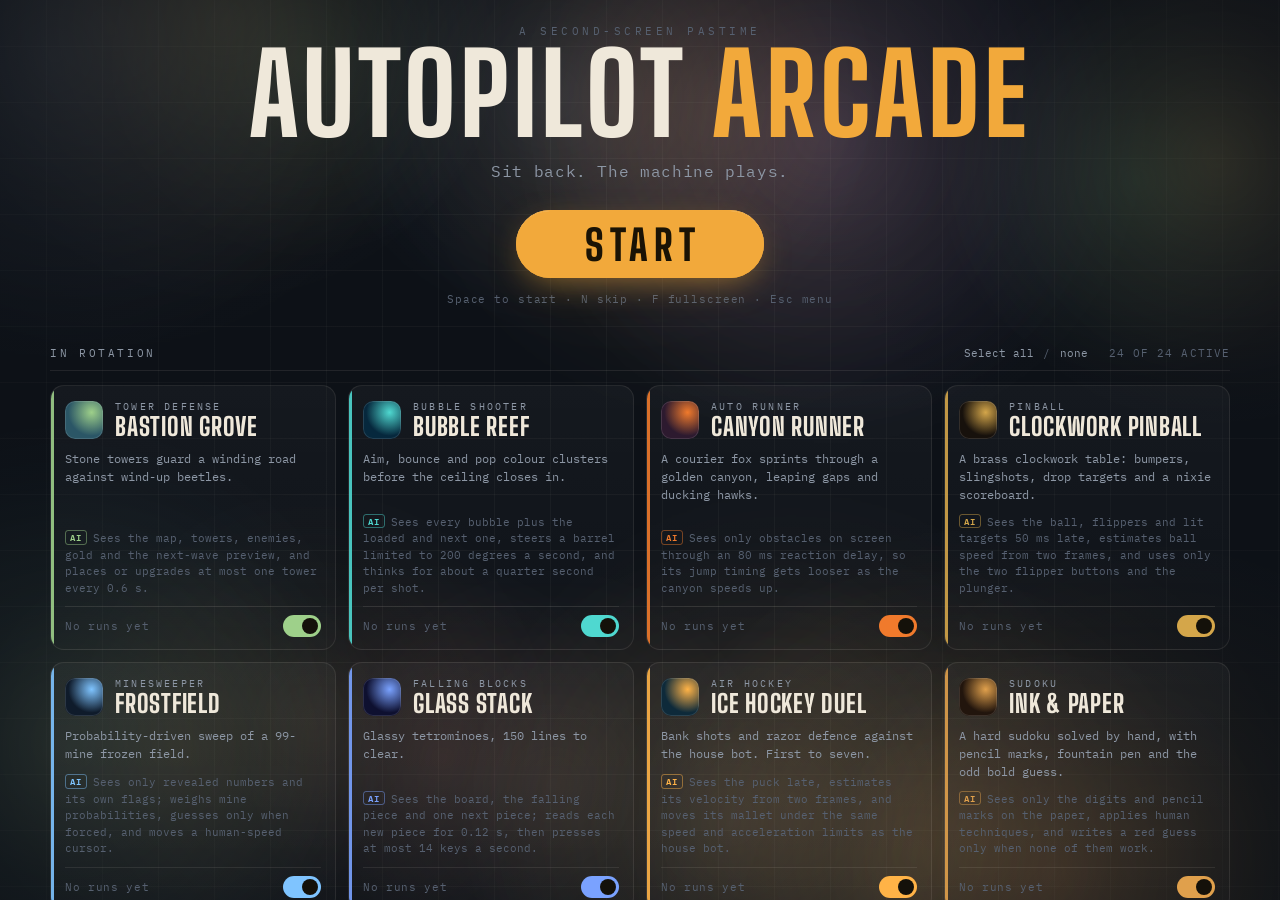
==== index.html @ de023080 "Autopilot Arcade: AI plays 24 games on a second screen index.html is the self-contained build for Gi" ====
<!doctype html>
<html lang="en">
<head>
<meta charset="utf-8">
<meta name="viewport" content="width=device-width, initial-scale=1, viewport-fit=cover">
<title>Autopilot Arcade</title>
<meta name="claude:viewport-fit-sides" content="cover">
<link rel="stylesheet" href="https://fonts.googleapis.com/css2?family=Big+Shoulders+Display:wght@500;800&family=IBM+Plex+Mono:wght@400;600&family=Fredoka:wght@500;600&family=Fraunces:opsz,wght@9..144,600&display=swap">
<style>
:root {
  --bg: #0d1117;
  --bg2: #121923;
  --ink: #efe8da;
  --muted: #8d97a5;
  --faint: #566070;
  --line: rgba(239, 232, 218, 0.09);
  --amber: #f2a93b;
  --coral: #e8735f;
  --display: "Big Shoulders Display", "Arial Narrow", "Helvetica Neue", Impact, sans-serif;
  --mono: "IBM Plex Mono", ui-monospace, "SF Mono", Menlo, Consolas, monospace;
  --ease: cubic-bezier(.2, .8, .2, 1);
}
* { box-sizing: border-box; }
html, body { height: 100%; margin: 0; }
body {
  background: #0d1117;
  color: var(--ink);
  font-family: var(--mono);
  overflow: hidden;
  -webkit-font-smoothing: antialiased;
  -webkit-tap-highlight-color: transparent;
  position: relative;
}
body.idle { cursor: none; }
button { font: inherit; color: inherit; }
canvas#stage { position: fixed; inset: 0; width: 100%; height: 100%; display: block; background: #0d1117; }

/* ---------- start screen ---------- */
.start {
  position: fixed; inset: 0;
  overflow-x: hidden; overflow-y: auto;
  padding-left: max(16px, env(safe-area-inset-left, 0px));
  padding-right: max(16px, env(safe-area-inset-right, 0px));
  padding-top: max(20px, env(safe-area-inset-top, 0px));
  padding-bottom: max(24px, env(safe-area-inset-bottom, 0px));
  display: flex;
  transition: opacity .55s var(--ease), transform .55s var(--ease), visibility 0s linear 0s;
  scrollbar-width: thin; scrollbar-color: #2a3442 transparent;
}
.start.gone { opacity: 0; visibility: hidden; pointer-events: none; transform: scale(1.015); transition: opacity .45s var(--ease), transform .45s var(--ease), visibility 0s linear .45s; }
.start-inner {
  margin: auto; width: 100%; max-width: 1180px;
  display: flex; flex-direction: column; align-items: center;
  gap: clamp(22px, 4.2vh, 44px);
  padding: 4px 0;
}
.masthead { text-align: center; display: flex; flex-direction: column; align-items: center; animation: rise .9s var(--ease) both; }
.kicker { font-size: 11px; letter-spacing: .32em; text-transform: uppercase; color: var(--faint); margin-bottom: 6px; }
.wordmark {
  margin: 0; font-family: var(--display); font-weight: 800; text-transform: uppercase;
  font-size: clamp(46px, 9.2vw, 112px); line-height: .9; letter-spacing: .035em;
  color: var(--ink);
}
.wordmark em { font-style: normal; color: var(--amber); }
.tagline { margin: clamp(10px, 1.8vh, 18px) 0 0; font-size: clamp(13px, 1.4vw, 16px); letter-spacing: .04em; color: var(--muted); }
.start-btn {
  position: relative; margin-top: clamp(18px, 3.2vh, 32px);
  font-family: var(--display); font-weight: 800; text-transform: uppercase;
  font-size: clamp(30px, 3.6vw, 42px); letter-spacing: .14em; padding: .24em 1.5em .2em 1.64em;
  color: #1a1305; background: var(--amber); border: 0; border-radius: 999px; cursor: pointer;
  box-shadow: 0 10px 34px -10px rgba(242, 169, 59, .6), inset 0 1px 0 rgba(255, 255, 255, .35);
  transition: transform .25s var(--ease), box-shadow .25s var(--ease), background .25s;
}
.start-btn i { position: absolute; inset: 0; border-radius: inherit; border: 1px solid var(--amber); animation: ring 2.8s ease-out infinite; pointer-events: none; }
.start-btn:hover { transform: translateY(-2px) scale(1.03); background: #f6b855; box-shadow: 0 16px 44px -10px rgba(242, 169, 59, .75), inset 0 1px 0 rgba(255,255,255,.4); }
.start-btn:active { transform: scale(.98); }
.start-btn:focus-visible, .card:focus-visible, .bar button:focus-visible { outline: 2px solid var(--amber); outline-offset: 3px; }
.hint { margin-top: 14px; font-size: 11px; letter-spacing: .08em; color: var(--faint); }

.rotation { width: 100%; animation: rise .9s .15s var(--ease) both; }
.rot-head { display: flex; justify-content: space-between; align-items: baseline; gap: 12px; border-bottom: 1px solid var(--line); padding-bottom: 8px; margin-bottom: 14px; font-size: 11px; letter-spacing: .24em; text-transform: uppercase; }
.rot-title { color: var(--muted); }
.rot-tools { display: inline-flex; align-items: baseline; gap: 6px; margin-left: auto; margin-right: 6px; color: var(--faint); letter-spacing: .08em; text-transform: none; font-size: 11px; }
.txtbtn { background: none; border: 0; padding: 2px 3px; font: inherit; color: var(--muted); cursor: pointer; text-decoration: underline; text-decoration-color: transparent; text-underline-offset: 3px; transition: color .2s, text-decoration-color .2s; }
.txtbtn:hover, .txtbtn:focus-visible { color: var(--amber); text-decoration-color: currentColor; outline: none; }
.totals { font-size: 11px; letter-spacing: .14em; text-transform: uppercase; color: var(--faint); text-align: center; padding-top: 2px; font-variant-numeric: tabular-nums; animation: rise .9s .4s var(--ease) both; }
.rot-count { color: var(--faint); letter-spacing: .1em; }
.grid { list-style: none; margin: 0; padding: 0; display: grid; gap: 12px; grid-template-columns: repeat(auto-fill, minmax(min(100%, 248px), 1fr)); }
.card {
  --a: var(--amber); --b: #1a2230;
  position: relative; display: flex; flex-direction: column; gap: 10px;
  padding: 14px 14px 12px; border-radius: 14px; cursor: pointer; user-select: none;
  background: linear-gradient(180deg, rgba(255,255,255,.035), rgba(255,255,255,.012));
  border: 1px solid var(--line);
  transition: transform .3s var(--ease), border-color .3s, background .3s, opacity .3s, filter .3s;
  animation: rise .7s var(--ease) both; animation-delay: calc(.2s + var(--i, 0) * 55ms);
  overflow: hidden;
}
.card::before { content: ""; position: absolute; left: 0; top: 0; bottom: 0; width: 3px; background: var(--a); opacity: .9; transition: opacity .3s; }
.card:hover { transform: translateY(-3px); border-color: color-mix(in srgb, var(--a) 55%, transparent); background: linear-gradient(180deg, rgba(255,255,255,.06), rgba(255,255,255,.02)); }
.card.off { opacity: .42; filter: grayscale(.85); }
.card.off::before { opacity: .25; }
.card .top { display: flex; align-items: center; gap: 12px; }
.sw { flex: none; width: 38px; height: 38px; border-radius: 10px; background: radial-gradient(circle at 70% 30%, var(--a), transparent 62%), var(--b); box-shadow: inset 0 0 0 1px rgba(255,255,255,.12); }
.titles { min-width: 0; }
.genre { font-size: 10px; letter-spacing: .22em; text-transform: uppercase; color: var(--muted); }
.card h3 { margin: 1px 0 0; font-family: var(--display); font-weight: 800; font-size: 25px; line-height: 1.02; letter-spacing: .03em; text-transform: uppercase; color: var(--ink); }
.blurb { margin: 0; font-size: 12px; line-height: 1.5; color: var(--muted); flex: 1; }
.ainote { margin: 0; font-size: 11px; line-height: 1.5; color: var(--faint); }
.ainote span { display: inline-block; margin-right: 6px; padding: 0 4px; font-size: 8.5px; font-weight: 600; letter-spacing: .14em; border-radius: 3px; vertical-align: 1px; color: var(--a); border: 1px solid color-mix(in srgb, var(--a) 45%, transparent); }
.foot { display: flex; align-items: center; justify-content: space-between; gap: 8px; padding-top: 8px; border-top: 1px solid var(--line); }
.rec { font-size: 11px; letter-spacing: .06em; color: var(--muted); font-variant-numeric: tabular-nums; }
.rec b { font-weight: 600; color: var(--ink); }
.rec .w { color: var(--amber); } .rec .l { color: var(--coral); }
.rec.none { color: var(--faint); }
.tog { flex: none; position: relative; width: 38px; height: 22px; border-radius: 999px; border: 0; padding: 0; cursor: pointer; background: #2a3442; transition: background .25s; }
.tog::after { content: ""; position: absolute; top: 3px; left: 3px; width: 16px; height: 16px; border-radius: 50%; background: var(--ink); transition: transform .3s var(--ease); }
.tog[aria-checked="true"] { background: var(--a); }
.tog[aria-checked="true"]::after { transform: translateX(16px); background: #14110a; }

/* ---------- title card ---------- */
.intro { position: fixed; inset: 0; display: flex; align-items: center; justify-content: center; pointer-events: none; opacity: 0; }
.intro-scrim { position: absolute; inset: 0; background: radial-gradient(ellipse 60% 42% at 50% 50%, rgba(6,9,14,.62), transparent 75%); }
.intro-body { position: relative; text-align: center; padding: 0 16px; }
.intro-genre { font-size: clamp(11px, 1.3vw, 16px); letter-spacing: .5em; text-transform: uppercase; color: #efe8da; opacity: .8; padding-left: .5em; }
.intro-name { margin-top: 4px; font-family: var(--display); font-weight: 800; text-transform: uppercase; letter-spacing: .05em; line-height: .95; font-size: clamp(54px, 10.5vw, 150px); color: #fbf6ea; text-shadow: 0 4px 40px rgba(0,0,0,.55); }
.intro-rule { height: 5px; width: 0; margin: 12px auto 0; border-radius: 3px; background: var(--ac, var(--amber)); box-shadow: 0 0 22px var(--ac, var(--amber)); }
.intro-note { max-width: min(86vw, 620px); margin: 18px auto 0; font-size: clamp(12px, 1.25vw, 16px); line-height: 1.55; letter-spacing: .02em; color: #efe8da; opacity: 0; text-wrap: balance; text-shadow: 0 2px 18px rgba(0,0,0,.7); }
.intro-note:empty { display: none; }
.intro-tactic { margin: 8px auto 0; font-size: clamp(11px, 1.1vw, 14px); letter-spacing: .22em; text-transform: uppercase; color: var(--ac, var(--amber)); opacity: 0; text-shadow: 0 2px 18px rgba(0,0,0,.7); }
.intro-tactic:empty { display: none; }
.intro.run .intro-tactic { animation: tacIn .7s .9s var(--ease) both; }
@keyframes tacIn { from { opacity: 0; transform: translateY(8px) } to { opacity: .95; transform: none } }
.intro-note::before { content: "AI"; display: inline-block; margin-right: 8px; padding: 0 5px; font-size: .72em; font-weight: 600; letter-spacing: .16em; border-radius: 3px; vertical-align: 1px; color: var(--ac, var(--amber)); border: 1px solid var(--ac, var(--amber)); }
.intro { --dur: 1.8s; }
.intro.run { animation: introFade var(--dur) linear both; }
.intro.run .intro-body { animation: introDrift var(--dur) linear both; }
.intro.run .intro-genre { animation: introGenre .8s var(--ease) both; }
.intro.run .intro-name { animation: introName .8s var(--ease) both; }
.intro.run .intro-rule { animation: introRule .9s var(--ease) both; }
.intro.run .intro-note { animation: noteIn .7s .6s var(--ease) both; }
@keyframes introFade { 0% { opacity: 0 } 7% { opacity: 1 } 84% { opacity: 1 } 100% { opacity: 0 } }
@keyframes introDrift { from { transform: scale(1) } to { transform: scale(1.025) } }
@keyframes introGenre { 0% { transform: translateY(14px); letter-spacing: .8em } 100% { transform: none; letter-spacing: .5em } }
@keyframes introName { 0% { transform: translateY(26px) scale(.96) } 100% { transform: none } }
@keyframes introRule { 0%,10% { width: 0 } 100% { width: min(72%, 560px) } }
@keyframes noteIn { from { opacity: 0; transform: translateY(8px) } to { opacity: .82; transform: none } }
.wipe { --wc: var(--amber); position: fixed; inset: 0; display: none; pointer-events: none; z-index: 5; background: linear-gradient(100deg, color-mix(in srgb, var(--wc) 70%, #000) 0%, var(--wc) 55%, color-mix(in srgb, var(--wc) 60%, #fff) 100%); }

/* ---------- result card ---------- */
.result { position: fixed; inset: 0; display: flex; align-items: center; justify-content: center; padding: 16px; background: rgba(7,10,15,.52); -webkit-backdrop-filter: blur(3px) saturate(.8); backdrop-filter: blur(3px) saturate(.8); opacity: 0; visibility: hidden; pointer-events: none; transition: opacity .45s var(--ease), visibility 0s linear .45s; }
.result.show { opacity: 1; visibility: visible; transition: opacity .45s var(--ease), visibility 0s; }
.result .panel { --rc: var(--amber); width: min(100%, 480px); padding: 26px 30px 24px; border-radius: 18px; text-align: center; background: linear-gradient(180deg, rgba(23,30,41,.94), rgba(13,17,23,.94)); border: 1px solid var(--line); border-top: 3px solid var(--rc); box-shadow: 0 30px 80px -20px rgba(0,0,0,.7); transform: translateY(16px) scale(.97); transition: transform .6s var(--ease); }
.result.show .panel { transform: none; }
.result.lost .panel { --rc: var(--coral); }
.verdict { padding-top: 8px; font-family: var(--display); font-weight: 800; letter-spacing: .1em; text-transform: uppercase; font-size: clamp(54px, 9vw, 84px); line-height: .95; color: var(--rc); }
.rtext { margin: 12px 0 0; font-size: 14px; line-height: 1.5; color: var(--ink); }
.rscore { margin-top: 18px; display: flex; flex-direction: column; gap: 2px; }
.rscore span, .rnext span { font-size: 10px; letter-spacing: .26em; text-transform: uppercase; color: var(--faint); }
.rscore b { font-size: 26px; font-weight: 600; font-variant-numeric: tabular-nums; }
.rnext { margin-top: 20px; padding-top: 16px; border-top: 1px solid var(--line); display: flex; align-items: baseline; justify-content: center; gap: 12px; }
.rnext b { font-family: var(--display); font-weight: 800; font-size: 26px; letter-spacing: .06em; text-transform: uppercase; }
.rbar { margin-top: 12px; height: 2px; background: rgba(239,232,218,.1); border-radius: 2px; overflow: hidden; }
.rbar i { display: block; height: 100%; background: var(--rc); transform-origin: left; transform: scaleX(0); }

/* ---------- hud ---------- */
.hud { position: fixed; left: max(18px, env(safe-area-inset-left, 0px)); bottom: max(16px, env(safe-area-inset-bottom, 0px)); display: none; flex-direction: column; gap: 2px; padding: 8px 12px 9px; border-radius: 10px; background: rgba(8,11,16,.55); -webkit-backdrop-filter: blur(6px); backdrop-filter: blur(6px); font-variant-numeric: tabular-nums; pointer-events: none; transition: opacity 1s ease; opacity: .92; max-width: min(80vw, 340px); }
.hud.on { display: flex; }
.hud.dim { opacity: .35; }
.hud.hidden { display: none; }
.hud-top { display: flex; align-items: center; gap: 8px; }
.chip { font-size: 9px; font-weight: 600; letter-spacing: .16em; padding: 2px 5px 1px; border-radius: 4px; background: var(--amber); color: #1a1305; }
.hud-name { font-family: var(--display); font-weight: 800; font-size: 14px; letter-spacing: .14em; text-transform: uppercase; color: var(--ink); }
.hud-score { font-size: 19px; font-weight: 600; color: #fbf6ea; min-height: 1em; }
.hud-detail { font-size: 11px; color: var(--muted); letter-spacing: .03em; }
.hud-detail.upnext { color: var(--amber); }
.hud-detail:empty, .hud-score:empty { display: none; }

/* ---------- controls ---------- */
.bar { position: fixed; top: max(14px, env(safe-area-inset-top, 0px)); right: max(14px, env(safe-area-inset-right, 0px)); display: none; gap: 4px; padding: 4px; border-radius: 14px; background: rgba(10,14,20,.72); border: 1px solid var(--line); -webkit-backdrop-filter: blur(10px); backdrop-filter: blur(10px); opacity: 0; transform: translateY(-6px); pointer-events: none; transition: opacity .3s ease, transform .3s var(--ease); }
.bar.on { display: flex; }
.bar.show { opacity: 1; transform: none; pointer-events: auto; }
.bar button { width: 40px; height: 36px; border: 0; border-radius: 10px; background: transparent; display: grid; place-items: center; cursor: pointer; color: var(--ink); font-size: 12px; font-weight: 600; letter-spacing: .02em; transition: background .2s; }
.bar button:hover { background: rgba(239,232,218,.12); }
.bar svg { width: 18px; height: 18px; fill: currentColor; }
.bar .i-play { display: none; }
body.paused .bar .i-pause { display: none; }
body.paused .bar .i-play { display: block; }
#paused { position: fixed; top: max(18px, env(safe-area-inset-top, 0px)); left: 50%; transform: translateX(-50%); padding: 5px 14px 4px; border-radius: 999px; font-size: 11px; letter-spacing: .3em; text-transform: uppercase; background: rgba(10,14,20,.75); color: var(--amber); border: 1px solid rgba(242,169,59,.35); opacity: 0; pointer-events: none; transition: opacity .25s; }
body.paused #paused { opacity: 1; }

@keyframes rise { from { opacity: 0; transform: translateY(14px); } to { opacity: 1; transform: none; } }
@keyframes ring { 0% { transform: scale(1); opacity: .55; } 100% { transform: scale(1.28, 1.7); opacity: 0; } }
@media (max-width: 560px) {
  .kicker { letter-spacing: .22em; }
  .hint { display: none; }
  .grid { grid-template-columns: 1fr; }
  .result .panel { padding: 22px 20px 20px; }
}
@media (prefers-reduced-motion: reduce) {
  .start-btn i { animation: none; }
  .card, .masthead, .rotation, .totals { animation: none; }
}

</style>
</head>
<body>
<canvas id="stage"></canvas>

<main id="start" class="start" aria-label="Autopilot Arcade start screen">
  <div class="start-inner">
    <header class="masthead">
      <div class="kicker">A second-screen pastime</div>
      <h1 class="wordmark"><span>Autopilot</span> <em>Arcade</em></h1>
      <p class="tagline">Sit back. The machine plays.</p>
      <button id="startBtn" class="start-btn" type="button"><span>Start</span><i aria-hidden="true"></i></button>
      <div class="hint">Space to start &middot; N skip &middot; F fullscreen &middot; Esc menu</div>
    </header>
    <section class="rotation" aria-label="Games in rotation">
      <div class="rot-head"><span class="rot-title">In rotation</span>
        <span class="rot-tools"><button id="selAll" class="txtbtn" type="button">Select all</button><span aria-hidden="true">/</span><button id="selNone" class="txtbtn" type="button">none</button></span>
        <span id="rotCount" class="rot-count"></span></div>
      <ul id="grid" class="grid"></ul>
    </section>
    <footer id="totals" class="totals"></footer>
  </div>
</main>

<div id="intro" class="intro" aria-hidden="true">
  <div class="intro-scrim"></div>
  <div class="intro-body">
    <div id="introGenre" class="intro-genre"></div>
    <div id="introName" class="intro-name"></div>
    <div class="intro-rule"></div>
    <p id="introNote" class="intro-note"></p>
  </div>
</div>

<div id="result" class="result" aria-live="polite">
  <div class="panel">
    <div id="verdict" class="verdict"></div>
    <p id="rtext" class="rtext"></p>
    <div class="rscore"><span>Final score</span><b id="rscore"></b></div>
    <div class="rnext"><span>Next</span><b id="rnext"></b></div>
    <div class="rbar"><i id="rbar"></i></div>
  </div>
</div>

<div id="hud" class="hud" aria-hidden="true">
  <div class="hud-top"><span class="chip">AI</span><span id="hudName" class="hud-name"></span></div>
  <div id="hudScore" class="hud-score"></div>
  <div id="hudDetail" class="hud-detail"></div>
</div>

<div id="wipe" class="wipe" aria-hidden="true"></div>

<div id="paused" class="paused">Paused</div>

<nav id="bar" class="bar" aria-label="Controls">
  <button id="bSkip" type="button" title="Next game (N)" aria-label="Next game"><svg viewBox="0 0 24 24"><path d="M6 5l9 7-9 7zM17 5h2v14h-2z"/></svg></button>
  <button id="bPause" type="button" title="Pause (Space)" aria-label="Pause"><svg class="i-pause" viewBox="0 0 24 24"><path d="M7 5h3.5v14H7zM13.5 5H17v14h-3.5z"/></svg><svg class="i-play" viewBox="0 0 24 24"><path d="M8 5l11 7-11 7z"/></svg></button>
  <button id="bSpeed" type="button" title="Speed (1 / 2)" aria-label="Speed"><span id="speedLbl">1x</span></button>
  <button id="bFull" type="button" title="Fullscreen (F)" aria-label="Fullscreen"><svg viewBox="0 0 24 24"><path d="M4 9V4h5v2H6v3zM15 4h5v5h-2V6h-3zM20 15v5h-5v-2h3v-3zM9 20H4v-5h2v3h3z"/></svg></button>
  <button id="bMenu" type="button" title="Menu (Esc)" aria-label="Menu"><svg viewBox="0 0 24 24"><path d="M4 6h16v2H4zM4 11h16v2H4zM4 16h16v2H4z"/></svg></button>
</nav>

<script>
// ---- core.js ----
// core.js — shared contract between the shell and every game. Loaded first.
'use strict';

const TAU = Math.PI * 2;
const clamp = (v, a, b) => (v < a ? a : v > b ? b : v);
const lerp = (a, b, t) => a + (b - a) * t;
const ease = {
  outCubic: t => 1 - Math.pow(1 - t, 3),
  inOutCubic: t => (t < 0.5 ? 4 * t * t * t : 1 - Math.pow(-2 * t + 2, 3) / 2),
  outBack: t => { const c = 1.70158; return 1 + (c + 1) * Math.pow(t - 1, 3) + c * Math.pow(t - 1, 2); },
  outQuad: t => 1 - (1 - t) * (1 - t),
};
const rnd = {
  float: (a = 0, b = 1) => a + Math.random() * (b - a),
  int: n => Math.floor(Math.random() * n),
  pick: arr => arr[Math.floor(Math.random() * arr.length)],
  gauss: () => { let u = 0, v = 0; while (!u) u = Math.random(); while (!v) v = Math.random(); return Math.sqrt(-2 * Math.log(u)) * Math.cos(TAU * v); },
  shuffle: arr => { for (let i = arr.length - 1; i > 0; i--) { const j = Math.floor(Math.random() * (i + 1)); [arr[i], arr[j]] = [arr[j], arr[i]]; } return arr; },
};
const hsl = (h, s, l, a = 1) => `hsla(${h},${s}%,${l}%,${a})`;

function roundRect(ctx, x, y, w, h, r) {
  r = Math.min(r, w / 2, h / 2);
  ctx.beginPath();
  ctx.moveTo(x + r, y);
  ctx.arcTo(x + w, y, x + w, y + h, r);
  ctx.arcTo(x + w, y + h, x, y + h, r);
  ctx.arcTo(x, y + h, x, y, r);
  ctx.arcTo(x, y, x + w, y, r);
  ctx.closePath();
}

// Simple particle pool. Coordinates are whatever space the game draws in.
class Particles {
  constructor() { this.list = []; }
  burst(x, y, n, o = {}) {
    for (let i = 0; i < n; i++) {
      const a = o.angle != null ? o.angle + rnd.float(-1, 1) * (o.spread ?? Math.PI) : rnd.float(0, TAU);
      const sp = rnd.float(o.speedMin ?? 40, o.speed ?? 220);
      this.list.push({
        x, y, vx: Math.cos(a) * sp, vy: Math.sin(a) * sp,
        life: 0, max: rnd.float(0.5, 1) * (o.life ?? 0.9),
        size: rnd.float(0.5, 1) * (o.size ?? 4),
        color: Array.isArray(o.color) ? rnd.pick(o.color) : (o.color ?? '#fff'),
        g: o.gravity ?? 0, drag: o.drag ?? 2,
      });
    }
  }
  update(dt) {
    const L = this.list;
    for (let i = L.length - 1; i >= 0; i--) {
      const p = L[i];
      p.life += dt;
      if (p.life >= p.max) { L[i] = L[L.length - 1]; L.pop(); continue; }
      const d = Math.exp(-p.drag * dt);
      p.vx *= d; p.vy = p.vy * d + p.g * dt;
      p.x += p.vx * dt; p.y += p.vy * dt;
    }
  }
  draw(ctx, scale = 1) {
    ctx.save();
    ctx.globalCompositeOperation = 'lighter';
    for (const p of this.list) {
      const t = 1 - p.life / p.max;
      ctx.globalAlpha = t;
      ctx.fillStyle = p.color;
      ctx.beginPath();
      ctx.arc(p.x, p.y, p.size * scale * (0.4 + 0.6 * t), 0, TAU);
      ctx.fill();
    }
    ctx.restore();
  }
}

// ---------------------------------------------------------------------------
// Game registry. See DESIGN.md "Game contract" for the full interface.
//
// Arcade.register({
//   id, name, genre, blurb, bg, accent,      // metadata (bg/accent are CSS colors)
//   create() -> instance
// })
//
// instance = {
//   resize(W, H),        // CSS pixels of the canvas; called once before first step and on every resize
//   step(dt),            // fixed timestep, dt = 1/60 s. Runs game rules AND the AI for that tick.
//   draw(ctx, W, H),     // draw the full frame (ctx already scaled for devicePixelRatio)
//   over: false,         // set true when the game has ended (keep drawing an end animation afterwards)
//   won: false,          // set with over: true if the AI won
//   hud() -> { score: '12 480', detail: 'Level 7 · 54 lines' },
//   result() -> 'Cleared 150 lines',   // one line for the end card
// }
//
// FAIR PLAY RULE: the AI code in a game may only read what is drawn on screen
// (through an explicit observe() snapshot), and acts only through the same
// rate-limited inputs a human would have. See DESIGN.md.
// ---------------------------------------------------------------------------
const Arcade = {
  games: [],
  register(def) {
    for (const k of ['id', 'name', 'genre', 'create']) if (!def[k]) throw new Error('game missing ' + k);
    this.games.push(def);
  },
  get(id) { return this.games.find(g => g.id === id); },
};

// Rate-limited input channel: the AI pushes actions; the game consumes at most
// one action every `interval` seconds (human-like input speed).
class InputQueue {
  constructor(interval) { this.interval = interval; this.q = []; this.cool = 0; }
  push(a) { this.q.push(a); }
  clear() { this.q.length = 0; }
  get pending() { return this.q.length; }
  // call once per step; returns an action or null
  poll(dt) {
    this.cool -= dt;
    if (this.cool > 0 || !this.q.length) return null;
    this.cool = this.interval;
    return this.q.shift();
  }
}

</script>
<script>
// ---- games/asteroids.js ----
(() => {
'use strict';

  // ---- render interpolation (high-refresh displays): the shell sets Arcade.alpha (0..1) before every draw.
  // step() records previous values (_p<key>); draw() temporarily swaps in lerp(prev, cur, alpha), then restores.
  // Groups: [objects, keys, jumpLimit] (changes bigger than jumpLimit are teleports/wraps: not interpolated)
  // or [objects, keys, 0, 't'] (timer-driven animations: advance the timer by alpha*dt instead).
  const IP = {
    snap(gs) { for (const g of gs) for (const o of g[0]) if (o) for (const k of g[1]) o['_p' + k] = o[k]; },
    push(gs, a) {
      const st = [];
      for (const g of gs) for (const o of g[0]) if (o) for (const k of g[1]) {
        const c = o[k];
        if (g[3] === 't') { if (Arcade.alpha !== undefined) { st.push(o, k, c); o[k] = c + a / 60; } continue; }
        const p = o['_p' + k];
        if (p !== undefined && Math.abs(c - p) < g[2]) { st.push(o, k, c); o[k] = p + (c - p) * a; }
      }
      return st;
    },
    pop(st) { for (let i = st.length - 3; i >= 0; i -= 3) st[i][st[i + 1]] = st[i + 2]; },
    alpha() { const a = Arcade.alpha; return a === undefined ? 1 : Math.max(0, Math.min(1, a)); },
  };

// ---------------------------------------------------------------------------
// Orbital Drift — Asteroids. World height is fixed at 720 units; the width
// follows the canvas aspect, and the whole screen wraps.
// ---------------------------------------------------------------------------
const WH = 720;
const TURN = 240 * Math.PI / 180;   // rad/s
const THRUST = 380, DRAG = 0.95, MAX_V = 340;
const BULLET_V = 640, BULLET_LIFE = 1.0, FIRE_CD = 0.18, MAX_BULLETS = 4;
const SHIP_R = 11;
const RADII = [48, 27, 14];          // large, medium, small
const POINTS = [20, 50, 100];
const WIN_WAVE = 6;
const LIVES = 3;
const TIME_CAP = 360;
const LIGHT = { x: 0.6, y: 0.8 };    // direction the planet-shine comes from (towards the planet)
const wrapAng = a => { a %= TAU; if (a > Math.PI) a -= TAU; else if (a < -Math.PI) a += TAU; return a; };
const waveCount = w => 3 + w;                  // wave 1 -> 4 large rocks
const rockSpeed = w => 1 + 0.7 * (w - 1);
const MAX_ROCK_V = 300;

// ---------------------------------------------------------------------------
// AI. It sees what is on screen: the ship (position, heading, velocity -- the
// drift is visible), every rock (position, radius, drift -- visible motion),
// and the bullets in flight (position, direction, remaining life -- bullets fade
// as they age). It never sees future wave composition or random split kicks.
// It acts only through the player's four keys: rotate left, rotate right,
// thrust, fire -- the game applies the same turn rate, thrust, fire cooldown
// and 4-bullet limit as for a human.
// Each tick: (1) predict whether coasting is safe for the next 1.3 s; if not,
// either shoot the offender (if it can be done in time) or pick the best of
// 16 escape headings by simulating a short burn; (2) otherwise choose the rock
// with the smallest (time-to-aim + time-to-hit) via an intercept solution that
// accounts for wrapping, turn toward the lead angle and fire when a bullet fired
// now would hit something that no bullet in flight already covers.
// ---------------------------------------------------------------------------
const AsteroidsAI = {
  esc: null, plan: null, planAge: 99, lastTarget: -1, idle: 0, style: 'Hunter',
  // Styles: Turret (holds the centre, rotates and shoots), Hunter (flies at targets),
  // Sweeper (orbits the screen centre while shooting). Differ in positioning only.
  reset() { this.dir = 0; this.style = ['Turret', 'Hunter', 'Sweeper'][Math.floor(Math.random() * 3)]; this.idle = 0; this.esc = null; this.plan = null; this.planAge = 99; this.lastTarget = -1; },

  // minimum-image wrap of a delta
  md(d, S) { return d - Math.round(d / S) * S; },

  // earliest time t in (0, tmax] where |d + v t| == s t (bullet intercept); d = rock - shooter
  intercept(dx, dy, vx, vy, s, tmax) {
    const a = vx * vx + vy * vy - s * s, b = 2 * (dx * vx + dy * vy), c = dx * dx + dy * dy;
    let t = -1;
    if (Math.abs(a) < 1e-6) { if (Math.abs(b) > 1e-9) t = -c / b; }
    else {
      const disc = b * b - 4 * a * c;
      if (disc < 0) return -1;
      const sq = Math.sqrt(disc), t1 = (-b - sq) / (2 * a), t2 = (-b + sq) / (2 * a);
      t = Infinity;
      if (t1 > 0) t = t1;
      if (t2 > 0 && t2 < t) t = t2;
      if (t === Infinity) return -1;
    }
    return t > 0 && t <= tmax ? t : -1;
  },

  // closest approach of two linear movers within [0,tmax]; returns {t, d}
  closest(dx, dy, vx, vy, tmax) {
    const vv = vx * vx + vy * vy;
    let t = vv < 1e-9 ? 0 : -(dx * vx + dy * vy) / vv;
    t = clamp(t, 0, tmax);
    return { t, d: Math.hypot(dx + vx * t, dy + vy * t) };
  },

  // simulate the ship following a plan against drifting rocks; returns min clearance + first violation
  simulate(obs, heading, burn, turnTime) {
    const { W, H, ship, rocks } = obs;
    let x = ship.x, y = ship.y, vx = ship.vx, vy = ship.vy;
    const dt = 0.05, N = 28;
    let minClear = 1e9, tv = -1, hit = -1;
    let burned = 0;
    for (let i = 1; i <= N; i++) {
      const t = i * dt;
      if (heading != null && t >= turnTime && burned < burn) {
        const ax = Math.cos(heading) * THRUST, ay = Math.sin(heading) * THRUST;
        vx += ax * dt; vy += ay * dt; burned += dt;
      }
      const dr = Math.exp(-DRAG * dt); vx *= dr; vy *= dr;
      const sp = Math.hypot(vx, vy); if (sp > MAX_V) { vx *= MAX_V / sp; vy *= MAX_V / sp; }
      x += vx * dt; y += vy * dt;
      for (let k = 0; k < rocks.length; k++) {
        const r = rocks[k];
        const dx = this.md(r.x + r.vx * t - x, W), dy = this.md(r.y + r.vy * t - y, H);
        const c = Math.hypot(dx, dy) - r.r - SHIP_R;
        if (c < minClear) { minClear = c; }
        if (c < 14 && tv < 0) { tv = t; hit = k; }
      }
    }
    return { clear: minClear, tv, hit };
  },

  // Returns the key state {left,right,thrust,fire}.
  think(obs, dt) {
    const keys = { left: false, right: false, thrust: false, fire: false };
    const { W, H, ship, rocks, bullets } = obs;
    if (!ship.alive || !rocks.length) { this.esc = null; return keys; }
    this.planAge += dt;

    // --- bullet coverage: rocks that bullets already in flight will hit
    const claimed = new Array(rocks.length).fill(false);
    for (const b of bullets) {
      for (let k = 0; k < rocks.length; k++) {
        const r = rocks[k];
        const dx = this.md(r.x - b.x, W), dy = this.md(r.y - b.y, H);
        const c = this.closest(dx, dy, r.vx - b.vx, r.vy - b.vy, b.life);
        if (c.d < r.r + 4) claimed[k] = true;
      }
    }

    // --- targeting: lead angle for every rock
    let best = null;
    const tmax = BULLET_LIFE - 0.08;
    for (let k = 0; k < rocks.length; k++) {
      if (claimed[k]) continue;
      const r = rocks[k];
      const dx = this.md(r.x - ship.x, W), dy = this.md(r.y - ship.y, H);
      const t = this.intercept(dx, dy, r.vx, r.vy, BULLET_V, tmax);
      if (t < 0) continue;
      const ang = Math.atan2(dy + r.vy * t, dx + r.vx * t);
      const aimT = Math.abs(wrapAng(ang - ship.a)) / TURN;
      const c = this.closest(dx, dy, r.vx - ship.vx, r.vy - ship.vy, 2);
      const threat = c.d < r.r + SHIP_R + 60 ? 0.5 : 0;
      const cost = aimT + t * 0.8 - threat + (k === this.lastTarget ? -0.12 : 0) + (r.size === 2 ? 0.1 : 0) + Math.random() * 0.03;
      if (!best || cost < best.cost) best = { k, cost, ang, aimT, t };
    }

    // --- danger check (coast prediction) every few ticks
    let danger = null;
    if (!ship.inv) {
      if (this.planAge > 0.2 || !this.plan) {
        this.plan = this.simulate(obs, null, 0, 0);
        this.planAge = 0;
      }
      if (this.plan.clear < 16) danger = this.plan;
    }

    // --- escape state machine
    if (this.esc) {
      this.esc.ttl -= dt;
      if (this.esc.ttl <= 0) this.esc = null;
    }
    if (danger && !this.esc) {
      // can we shoot the offender in time?
      const off = rocks[danger.hit];
      let shoot = false;
      if (off && !claimed[danger.hit] && danger.tv > 0.55) {
        const dx = this.md(off.x - ship.x, W), dy = this.md(off.y - ship.y, H);
        const t = this.intercept(dx, dy, off.vx, off.vy, BULLET_V, tmax);
        if (t > 0) {
          const ang = Math.atan2(dy + off.vy * t, dx + off.vx * t);
          const aimT = Math.abs(wrapAng(ang - ship.a)) / TURN;
          if (aimT + t + 0.2 < danger.tv && off.size > 0) shoot = true;
          else if (aimT + t + 0.2 < danger.tv && danger.clear < 0) shoot = true;
        }
      }
      if (!shoot) {
        let bestH = null;
        for (let i = 0; i < 16; i++) {
          const hd = i / 16 * TAU;
          const turnT = Math.max(0, Math.abs(wrapAng(hd - ship.a)) / TURN - 0.1);
          const burn = 0.3;
          const s = this.simulate(obs, hd, burn, turnT);
          const score = Math.min(s.clear, 90) - turnT * 38 + (s.tv < 0 ? 25 : 0);
          if (!bestH || score > bestH.score) bestH = { hd, score, clear: s.clear };
        }
        // only commit if it is actually better than coasting
        if (bestH && bestH.clear > danger.clear + 4) {
          this.esc = { hd: bestH.hd, ttl: 0.55, burn: 0.3, facing: false };
        }
      }
    }

    let desired = null;           // angle to rotate toward
    if (this.esc) {
      desired = this.esc.hd;
      const err = Math.abs(wrapAng(desired - ship.a));
      if (err < 0.4 && this.esc.burn > 0) { keys.thrust = true; this.esc.burn -= dt; }
    } else if (best && this.idle < 3.0) {
      desired = best.ang;
    } else if (rocks.length && this.style !== 'Hunter') {
      // Turret: drift back to the centre; Sweeper: circle the centre
      const cx = this.md(W / 2 - ship.x, W), cy = this.md(H / 2 - ship.y, H), dist = Math.hypot(cx, cy);
      const sp = Math.hypot(ship.vx, ship.vy);
      if (this.style === 'Turret') {
        if (dist > 90 || sp > 60) {
          // steer against velocity plus pull toward centre
          const tx = cx * 1.2 - ship.vx * 1.5, ty = cy * 1.2 - ship.vy * 1.5;
          desired = Math.atan2(ty, tx);
          if (Math.abs(wrapAng(desired - ship.a)) < 0.3 && Math.hypot(tx, ty) > 60) keys.thrust = true;
        } else desired = null;
      } else {
        const R = Math.min(W, H) * 0.3;
        const rx = -cx, ry = -cy, rl = Math.max(1, Math.hypot(rx, ry));
        const dir = this.dir || (this.dir = Math.random() < 0.5 ? 1 : -1);
        const tx = -ry / rl * dir * 130 + (-rx / rl) * (rl - R) * 0.8 - ship.vx;
        const ty = rx / rl * dir * 130 + (-ry / rl) * (rl - R) * 0.8 - ship.vy;
        desired = Math.atan2(ty, tx);
        if (Math.abs(wrapAng(desired - ship.a)) < 0.3 && Math.hypot(tx, ty) > 40) keys.thrust = true;
      }
    } else if (rocks.length) {
      // nothing in reach (or no shot for a while): head for a point ahead of the nearest rock
      let bd = 1e9, bk = null;
      for (const r of rocks) {
        const dx = this.md(r.x - ship.x, W), dy = this.md(r.y - ship.y, H), d = dx * dx + dy * dy;
        if (d < bd) { bd = d; bk = Math.atan2(this.md(r.y + r.vy * 1.8 - ship.y, H), this.md(r.x + r.vx * 1.8 - ship.x, W)); }
      }
      desired = bk;
      if (Math.abs(wrapAng(bk - ship.a)) < 0.3 && Math.hypot(ship.vx, ship.vy) < 170) keys.thrust = true;
    }
    this.lastTarget = best ? best.k : -1;

    if (desired != null) {
      const err = wrapAng(desired - ship.a);
      const dead = clamp(0.5 * Math.atan2(30, 40 + (best ? best.t * BULLET_V : 0)), 0.008, TURN * dt * 0.5);
      if (err > dead) keys.right = true; else if (err < -dead) keys.left = true;
    }

    // --- fire: a bullet launched along the current heading would hit an uncovered rock
    // (accounting for the heading after this tick's rotation)
    const hd = ship.a + (keys.right ? TURN * dt : keys.left ? -TURN * dt : 0);
    const sx = ship.x + Math.cos(hd) * 14, sy = ship.y + Math.sin(hd) * 14;
    const bvx = Math.cos(hd) * BULLET_V, bvy = Math.sin(hd) * BULLET_V;
    for (let k = 0; k < rocks.length; k++) {
      if (claimed[k]) continue;
      const r = rocks[k];
      const dx = this.md(r.x - sx, W), dy = this.md(r.y - sy, H);
      const c = this.closest(dx, dy, r.vx - bvx, r.vy - bvy, tmax);
      if (c.d < r.r * 0.82) { keys.fire = true; break; }
    }
    this.idle = keys.fire ? 0 : this.idle + dt;
    return keys;
  },
};

// ---------------------------------------------------------------------------
function makeRock(x, y, size, speedMul, vx, vy) {
  const r = RADII[size];
  const n = 9 + rnd.int(5);
  const verts = [];
  for (let i = 0; i < n; i++) {
    const a = i / n * TAU;
    verts.push({ a, d: rnd.float(0.74, 1.08) });
  }
  const craters = [];
  for (let i = 0; i < (size === 0 ? 3 : size === 1 ? 2 : 1); i++) {
    const a = rnd.float(0, TAU), d = rnd.float(0.1, 0.5);
    craters.push({ x: Math.cos(a) * d, y: Math.sin(a) * d, r: rnd.float(0.12, 0.24) });
  }
  if (vx === undefined) {
    const sp = [rnd.float(34, 62), rnd.float(60, 100), rnd.float(90, 140)][size] * speedMul;
    const a = rnd.float(0, TAU);
    vx = Math.cos(a) * sp; vy = Math.sin(a) * sp;
  }
  return {
    x, y, vx: ((m) => m > MAX_ROCK_V ? MAX_ROCK_V / m : 1)(Math.hypot(vx, vy)) * vx, vy: ((m) => m > MAX_ROCK_V ? MAX_ROCK_V / m : 1)(Math.hypot(vx, vy)) * vy, size, r, verts, craters,
    ang: rnd.float(0, TAU), spin: rnd.float(-1, 1) * (size === 2 ? 2.2 : size === 1 ? 1.4 : 0.8),
    tint: rnd.float(-1, 1), flash: 0, nvx: rnd.gauss() * 9, nvy: rnd.gauss() * 9,
  };
}

function create() {
  const parts = new Particles();
  const dust = [];
  for (let layer = 0; layer < 3; layer++)
    for (let i = 0; i < 70 - layer * 12; i++)
      dust.push({ x: Math.random(), y: Math.random(), layer, tw: rnd.float(0, TAU), s: rnd.float(0.6, 1.4) });

  const G = {
    over: false, won: false,
    W: 1280, H: WH, scale: 1, cw: 1280, ch: 720,
    t: 0, endT: 0,
    ship: null, rocks: [], bullets: [], shards: [], rings: [], floaters: [],
    keys: { left: false, right: false, thrust: false, fire: false },
    cd: 0, score: 0, lives: LIVES, wave: 0, waveT: 0, bannerT: 0, bannerText: '',
    respawnT: 0.4, shake: 0, shakeX: 0, shakeY: 0, resultText: '',
    flameT: 0, hits: 0, shots: 0, deaths: 0,
  };

  function spawnShip() {
    G.ship = { x: G.W / 2, y: G.H / 2, vx: 0, vy: 0, a: -Math.PI / 2, alive: true, inv: 2, born: 0 };
    AsteroidsAI.esc = null;
  }

  function startWave(n) {
    G.wave = n; G.bannerT = 2.4;
    G.bannerText = n === WIN_WAVE ? 'FINAL WAVE' : 'WAVE ' + n;
    const cnt = waveCount(n);
    for (let i = 0; i < cnt; i++) {
      let x, y, tries = 0;
      do {
        // spawn along the edges
        if (Math.random() < G.W / (G.W + G.H)) { x = rnd.float(0, G.W); y = Math.random() < 0.5 ? rnd.float(0, 50) : rnd.float(G.H - 50, G.H); }
        else { y = rnd.float(0, G.H); x = Math.random() < 0.5 ? rnd.float(0, 50) : rnd.float(G.W - 50, G.W); }
        tries++;
      } while (G.ship && G.ship.alive && Math.hypot(x - G.ship.x, y - G.ship.y) < 230 && tries < 30);
      const rk = makeRock(x, y, 0, rockSpeed(n));
      rk.born = 0;
      G.rocks.push(rk);
    }
  }

  function explode(x, y, size, color) {
    const r = RADII[size];
    G.rings.push({ x, y, r0: r * 0.3, r1: r * 2.1, t: 0, max: 0.5 + size * -0.05 + 0.15, warm: true });
    const n = 6 + (2 - size) * 0 + Math.round(r / 5);
    for (let i = 0; i < n; i++) {
      const a = rnd.float(0, TAU), sp = rnd.float(40, 170) * (1.3 - size * 0.2);
      G.shards.push({
        x: x + Math.cos(a) * r * 0.3, y: y + Math.sin(a) * r * 0.3,
        vx: Math.cos(a) * sp, vy: Math.sin(a) * sp, a: rnd.float(0, TAU), va: rnd.float(-8, 8),
        len: rnd.float(r * 0.25, r * 0.6), t: 0, max: rnd.float(0.6, 1.2), color: color || '#c9b8a0',
      });
    }
    parts.burst(x, y, 10 + (2 - size) * 4, { speed: 220, speedMin: 30, life: 0.7, size: 2.6, color: ['#ffd8a0', '#ffb070', '#fff4dc'], drag: 2.5 });
  }

  function killShip() {
    const s = G.ship;
    s.alive = false; G.deaths++;
    G.rings.push({ x: s.x, y: s.y, r0: 8, r1: 120, t: 0, max: 0.9, warm: false });
    G.rings.push({ x: s.x, y: s.y, r0: 4, r1: 60, t: 0, max: 0.6, warm: true });
    for (let i = 0; i < 14; i++) {
      const a = rnd.float(0, TAU), sp = rnd.float(60, 260);
      G.shards.push({ x: s.x, y: s.y, vx: Math.cos(a) * sp + s.vx * 0.5, vy: Math.sin(a) * sp + s.vy * 0.5, a: rnd.float(0, TAU), va: rnd.float(-10, 10), len: rnd.float(6, 16), t: 0, max: rnd.float(0.8, 1.5), color: '#f4ead2' });
    }
    parts.burst(s.x, s.y, 40, { speed: 340, speedMin: 40, life: 1, size: 3.2, color: ['#fff6e0', '#ffcf80', '#ff9a5a', '#9fd0ff'], drag: 2.2 });
    G.shake = Math.max(G.shake, 9);
    G.lives--;
    G.respawnT = 1.6;
    if (G.lives <= 0) endGame(false, 'Out of lives on wave ' + G.wave);
  }

  function endGame(won, text) {
    G.over = true; G.won = won; G.resultText = text; G.endT = 0;
  }

  function destroyRock(i, byBullet) {
    const rk = G.rocks[i];
    G.rocks.splice(i, 1);
    G.score += POINTS[rk.size];
    const col = rk.size === 0 ? '#bba68f' : rk.size === 1 ? '#c6b19a' : '#d0bba2';
    explode(rk.x, rk.y, rk.size, col);
    G.floaters.push({ x: rk.x, y: rk.y - rk.r, text: '+' + POINTS[rk.size], t: 0, max: 0.9 });
    G.shake = Math.max(G.shake, rk.size === 0 ? 4.5 : rk.size === 1 ? 2.8 : 1.4);
    if (rk.size < 2) {
      const base = Math.atan2(rk.vy, rk.vx) + rnd.float(-0.4, 0.4);
      const sp0 = Math.hypot(rk.vx, rk.vy);
      for (let j = 0; j < 2; j++) {
        const side = j === 0 ? 1 : -1;
        const a = base + side * rnd.float(0.5, 1.1);
        const sp = Math.max(sp0 * 1.15, [0, 62, 98][rk.size + 1] * rockSpeed(G.wave)) * rnd.float(0.95, 1.25);
        const nr = makeRock(rk.x + Math.cos(a) * rk.r * 0.3, rk.y + Math.sin(a) * rk.r * 0.3, rk.size + 1, 1, Math.cos(a) * sp, Math.sin(a) * sp);
        nr.flash = 0.18;
        G.rocks.push(nr);
      }
    }
  }

  function observe() {
    const s = G.ship;
    return {
      W: G.W, H: G.H,
      ship: { x: s.x, y: s.y, vx: s.vx, vy: s.vy, a: s.a, alive: s.alive, inv: s.inv > 0 },
      // velocity is estimated from on-screen motion, so it carries a little human-like error
      rocks: G.rocks.map(r => ({ x: r.x, y: r.y, vx: r.vx + r.nvx, vy: r.vy + r.nvy, r: r.r, size: r.size })),
      bullets: G.bullets.map(b => ({ x: b.x, y: b.y, vx: b.vx, vy: b.vy, life: BULLET_LIFE - b.age })),
    };
  }

  function wrap(o) {
    if (o.x < 0) o.x += G.W; else if (o.x >= G.W) o.x -= G.W;
    if (o.y < 0) o.y += G.H; else if (o.y >= G.H) o.y -= G.H;
  }

  function centerClear() {
    for (const r of G.rocks) {
      const dx = r.x - G.W / 2, dy = r.y - G.H / 2;
      if (Math.hypot(dx, dy) < r.r + 85) return false;
    }
    return true;
  }

  const ipg = () => [[[G.ship], ['x', 'y'], 100], [[G.ship], ['a'], 3], [G.rocks, ['x', 'y'], 100], [G.rocks, ['ang'], 3],
    [G.bullets, ['x', 'y'], 100], [G.shards, ['x', 'y'], 100], [G.shards, ['a'], 3], [[G], ['t'], 0, 't'], [G.rings, ['t'], 0, 't']];
  function step(dt) {
    IP.snap(ipg());
    G.t += dt;
    G.flameT += dt;
    // cosmetic updates always run
    parts.update(dt);
    for (let i = G.shards.length - 1; i >= 0; i--) {
      const s = G.shards[i]; s.t += dt;
      if (s.t >= s.max) { G.shards.splice(i, 1); continue; }
      const d = Math.exp(-1.2 * dt); s.vx *= d; s.vy *= d; s.x += s.vx * dt; s.y += s.vy * dt; s.a += s.va * dt;
    }
    for (let i = G.rings.length - 1; i >= 0; i--) { const r = G.rings[i]; r.t += dt; if (r.t >= r.max) G.rings.splice(i, 1); }
    for (let i = G.floaters.length - 1; i >= 0; i--) { const f = G.floaters[i]; f.t += dt; f.y -= 22 * dt; if (f.t >= f.max) G.floaters.splice(i, 1); }
    G.shake *= Math.exp(-7 * dt);
    G.shakeX = (Math.random() - 0.5) * 2 * G.shake; G.shakeY = (Math.random() - 0.5) * 2 * G.shake;
    if (G.bannerT > 0) G.bannerT -= dt;

    for (const r of G.rocks) {
      r.x += r.vx * dt; r.y += r.vy * dt; r.ang += r.spin * dt; if (r.flash > 0) r.flash -= dt;
      wrap(r);
    }
    for (let i = G.bullets.length - 1; i >= 0; i--) {
      const b = G.bullets[i];
      b.age += dt; b.x += b.vx * dt; b.y += b.vy * dt; wrap(b);
      if (b.age >= BULLET_LIFE) G.bullets.splice(i, 1);
    }

    if (G.over) {
      G.endT += dt;
      if (G.ship && G.ship.alive) { G.ship.x += G.ship.vx * dt; G.ship.y += G.ship.vy * dt; wrap(G.ship); }
      return;
    }

    if (G.t > TIME_CAP) { endGame(false, 'Out of time on wave ' + G.wave); return; }

    // waves
    if (G.wave === 0) { startWave(1); }
    else if (!G.rocks.length) {
      G.waveT += dt;
      if (G.waveT > 3.2) {
        G.waveT = 0;
        if (G.wave >= WIN_WAVE) { endGame(true, 'Cleared wave ' + WIN_WAVE + ' with ' + G.lives + (G.lives === 1 ? ' life' : ' lives') + ' left'); return; }
        startWave(G.wave + 1);
      }
    }

    // ship
    const s = G.ship;
    if (!s) { if ((G.respawnT -= dt) <= 0) spawnShip(); }
    else if (!s.alive) {
      G.respawnT -= dt;
      if (G.respawnT <= 0 && centerClear()) spawnShip();
    } else {
      // --- AI produces key state; game applies the human rules
      const keys = G.keys = AsteroidsAI.think(observe(), dt);
      s.born += dt;
      if (keys.left) s.a -= TURN * dt;
      if (keys.right) s.a += TURN * dt;
      s.a = wrapAng(s.a);
      if (keys.thrust) {
        s.vx += Math.cos(s.a) * THRUST * dt; s.vy += Math.sin(s.a) * THRUST * dt;
        if (Math.random() < 0.8) {
          const bx = s.x - Math.cos(s.a) * 11, by = s.y - Math.sin(s.a) * 11;
          parts.burst(bx, by, 1, { angle: s.a + Math.PI, spread: 0.35, speedMin: 90, speed: 190, life: 0.35, size: 2, color: ['#ffd9a0', '#ff9a5a', '#fff4dc'], drag: 3 });
        }
      }
      const dr = Math.exp(-DRAG * dt); s.vx *= dr; s.vy *= dr;
      const sp = Math.hypot(s.vx, s.vy); if (sp > MAX_V) { s.vx *= MAX_V / sp; s.vy *= MAX_V / sp; }
      s.x += s.vx * dt; s.y += s.vy * dt; wrap(s);
      if (s.inv > 0) s.inv -= dt;
      G.cd -= dt;
      if (keys.fire && G.cd <= 0 && G.bullets.length < MAX_BULLETS) {
        G.cd = FIRE_CD; G.shots++;
        const ca = Math.cos(s.a), sa = Math.sin(s.a);
        G.bullets.push({ x: s.x + ca * 14, y: s.y + sa * 14, vx: ca * BULLET_V, vy: sa * BULLET_V, age: 0 });
        parts.burst(s.x + ca * 14, s.y + sa * 14, 3, { angle: s.a, spread: 0.5, speedMin: 40, speed: 120, life: 0.18, size: 1.8, color: '#fff2c8', drag: 4 });
      }
    }

    // bullet vs rock
    for (let bi = G.bullets.length - 1; bi >= 0; bi--) {
      const b = G.bullets[bi];
      for (let i = 0; i < G.rocks.length; i++) {
        const r = G.rocks[i];
        const dx = b.x - r.x, dy = b.y - r.y;
        const ddx = Math.abs(dx) > G.W / 2 ? G.W - Math.abs(dx) : dx, ddy = Math.abs(dy) > G.H / 2 ? G.H - Math.abs(dy) : dy;
        if (ddx * ddx + ddy * ddy < (r.r + 2) * (r.r + 2)) {
          G.bullets.splice(bi, 1); G.hits++;
          destroyRock(i, true);
          break;
        }
      }
    }
    // ship vs rock
    if (G.ship && G.ship.alive && G.ship.inv <= 0) {
      const s2 = G.ship;
      for (const r of G.rocks) {
        const dx = Math.abs(s2.x - r.x), dy = Math.abs(s2.y - r.y);
        const ddx = dx > G.W / 2 ? G.W - dx : dx, ddy = dy > G.H / 2 ? G.H - dy : dy;
        const rr = r.r * 0.9 + SHIP_R * 0.8;
        if (ddx * ddx + ddy * ddy < rr * rr) { killShip(); break; }
      }
    }
  }

  // ---------------- drawing ----------------
  function wrapDraw(x, y, r, fn) {
    const xs = [0], ys = [0];
    if (x < r) xs.push(G.W); else if (x > G.W - r) xs.push(-G.W);
    if (y < r) ys.push(G.H); else if (y > G.H - r) ys.push(-G.H);
    for (const ox of xs) for (const oy of ys) fn(x + ox, y + oy);
  }

  function paintStaticBg(ctx, W, H) {
    const g = ctx.createLinearGradient(0, 0, W * 0.3, H);
    g.addColorStop(0, '#0a0e2c'); g.addColorStop(0.55, '#0b1030'); g.addColorStop(1, '#121545');
    ctx.fillStyle = g; ctx.fillRect(0, 0, W, H);
    // faint nebula blooms
    const nb = [[0.2, 0.25, 0.45, 'rgba(70,60,170,0.13)'], [0.7, 0.15, 0.35, 'rgba(40,110,170,0.09)']];
    for (const [nx, ny, nr, c] of nb) {
      const rg = ctx.createRadialGradient(W * nx, H * ny, 0, W * nx, H * ny, Math.max(W, H) * nr);
      rg.addColorStop(0, c); rg.addColorStop(1, 'rgba(0,0,0,0)');
      ctx.fillStyle = rg; ctx.fillRect(0, 0, W, H);
    }
    // planet limb, bottom-right
    const R = Math.min(W, H) * 0.72;
    const px = W * 1.02 + Math.sin(0 * 0.05) * 2, py = H * 1.12;
    const atm = ctx.createRadialGradient(px, py, R * 0.9, px, py, R * 1.35);
    atm.addColorStop(0, 'rgba(255,170,110,0.0)');
    atm.addColorStop(0.12, 'rgba(255,175,120,0.30)');
    atm.addColorStop(0.3, 'rgba(110,150,255,0.14)');
    atm.addColorStop(1, 'rgba(40,60,160,0)');
    ctx.fillStyle = atm; ctx.fillRect(0, 0, W, H);
    const body = ctx.createRadialGradient(px - R * 0.05, py - R * 0.08, R * 0.1, px, py, R);
    body.addColorStop(0, '#080c26'); body.addColorStop(0.82, '#0b1235'); body.addColorStop(0.94, '#1b3377'); body.addColorStop(0.985, '#6fa9ff'); body.addColorStop(1, '#bfe0ff');
    ctx.fillStyle = body; ctx.beginPath(); ctx.arc(px, py, R, 0, TAU); ctx.fill();
    // thin warm rim
    ctx.strokeStyle = 'rgba(255,200,150,0.35)'; ctx.lineWidth = 2;
    ctx.beginPath(); ctx.arc(px, py, R + 1, Math.PI * 1.05, Math.PI * 1.6); ctx.stroke();
    // cloud bands
    ctx.save(); ctx.beginPath(); ctx.arc(px, py, R * 0.99, 0, TAU); ctx.clip();
    for (let i = 0; i < 5; i++) {
      ctx.strokeStyle = `rgba(120,160,255,${0.035 + i * 0.005})`; ctx.lineWidth = 10 + i * 6;
      ctx.beginPath(); ctx.arc(px + 30 * i, py + 40 * i, R * (0.93 - i * 0.07) + Math.sin(0 * 0.1 + i) * 3, Math.PI * 1.05, Math.PI * 1.55); ctx.stroke();
    }
    ctx.restore();
    // vignette
    const vg = ctx.createRadialGradient(W / 2, H / 2, Math.min(W, H) * 0.45, W / 2, H / 2, Math.max(W, H) * 0.8);
    vg.addColorStop(0, 'rgba(0,0,10,0)'); vg.addColorStop(1, 'rgba(0,0,12,0.45)');
    ctx.fillStyle = vg; ctx.fillRect(0, 0, W, H);
  }

  // the static backdrop (gradient, nebulae, planet, vignette) is painted once onto an offscreen canvas
  let bgCache = null;
  function drawBackground(ctx) {
    const W = G.cw, H = G.ch;
    const sc = Math.min(2, (ctx.getTransform ? ctx.getTransform().a : 1) || 1);
    if (!bgCache || bgCache.W !== W || bgCache.H !== H || bgCache.sc !== sc) {
      const c = document.createElement('canvas'); c.width = Math.ceil(W * sc); c.height = Math.ceil(H * sc);
      const x = c.getContext('2d'); x.scale(sc, sc); paintStaticBg(x, W, H);
      bgCache = { c, W, H, sc };
    }
    ctx.drawImage(bgCache.c, 0, 0, W, H);
    // star dust (3 parallax layers)
    const sh = G.ship && G.ship.alive ? G.ship : { vx: 0, vy: 0 };
    for (const d of dust) {
      const sp = 3 + d.layer * 5;
      const par = 0.015 * (d.layer + 1);
      let x = ((d.x * W - G.t * sp - (G.ship ? G.ship.x * par * G.scale : 0)) % W + W) % W;
      let y = ((d.y * H - G.t * sp * 0.25 - (G.ship ? G.ship.y * par * G.scale : 0)) % H + H) % H;
      const tw = 0.55 + 0.45 * Math.sin(G.t * (0.8 + d.layer * 0.4) + d.tw);
      const sz = (0.8 + d.layer * 0.5) * d.s * Math.max(1, G.scale * 0.9);
      ctx.fillStyle = `rgba(${d.layer === 0 ? '170,190,255' : d.layer === 1 ? '220,225,255' : '255,240,225'},${(0.25 + d.layer * 0.18) * tw})`;
      ctx.fillRect(x, y, sz, sz);
    }
  }

  function drawRock(ctx, r) {
    wrapDraw(r.x, r.y, r.r * 1.15, (x, y) => {
      ctx.save(); ctx.translate(x, y); ctx.rotate(r.ang);
      const pts = r.verts.map(v => [Math.cos(v.a) * v.d * r.r, Math.sin(v.a) * v.d * r.r]);
      ctx.beginPath(); ctx.moveTo(pts[0][0], pts[0][1]);
      for (let i = 1; i < pts.length; i++) ctx.lineTo(pts[i][0], pts[i][1]);
      ctx.closePath();
      const lit = r.flash > 0 ? r.flash / 0.18 : 0;
      ctx.fillStyle = lit > 0 ? `rgb(${Math.round(36 + lit * 170)},${Math.round(34 + lit * 140)},${Math.round(52 + lit * 90)})`
        : `rgb(${50 + r.tint * 6},${48 + r.tint * 4},${74 + r.tint * 7})`;
      ctx.fill();
      // craters
      ctx.lineWidth = 1.2;
      ctx.strokeStyle = 'rgba(8,10,28,0.55)';
      for (const c of r.craters) { ctx.beginPath(); ctx.arc(c.x * r.r, c.y * r.r, c.r * r.r, 0, TAU); ctx.stroke(); }
      ctx.restore();
      // sunlit rim: edges whose outward normal faces the light (in screen space)
      ctx.save(); ctx.translate(x, y);
      const ca = Math.cos(r.ang), sa = Math.sin(r.ang);
      const sp = pts.map(p => [p[0] * ca - p[1] * sa, p[0] * sa + p[1] * ca]);
      ctx.lineCap = 'round';
      ctx.strokeStyle = 'rgba(130,140,200,0.55)'; ctx.lineWidth = 1.2;
      ctx.beginPath(); ctx.moveTo(sp[0][0], sp[0][1]);
      for (let i = 1; i < sp.length; i++) ctx.lineTo(sp[i][0], sp[i][1]);
      ctx.closePath(); ctx.stroke();
      for (let i = 0; i < sp.length; i++) {
        const a = sp[i], b = sp[(i + 1) % sp.length];
        const mx = (a[0] + b[0]) / 2, my = (a[1] + b[1]) / 2, ml = Math.hypot(mx, my) || 1;
        const dot = (mx * LIGHT.x + my * LIGHT.y) / ml;
        if (dot < 0.12) continue;
        ctx.strokeStyle = `rgba(255,${Math.round(190 + dot * 40)},${Math.round(130 + dot * 60)},${Math.min(1, dot * 1.25)})`;
        ctx.lineWidth = 1.6 + dot * 1.6;
        ctx.beginPath(); ctx.moveTo(a[0], a[1]); ctx.lineTo(b[0], b[1]); ctx.stroke();
      }
      ctx.restore();
    });
  }

  function drawShip(ctx) {
    const s = G.ship;
    if (!s || !s.alive) return;
    let alpha = 1;
    if (s.inv > 0) alpha = 0.55 + 0.45 * Math.sin(G.t * 28) * Math.sin(G.t * 28);
    const appear = ease.outBack(clamp(s.born / 0.35, 0, 1));
    wrapDraw(s.x, s.y, 30, (x, y) => {
      ctx.save(); ctx.translate(x, y); ctx.rotate(s.a); ctx.scale(appear, appear); ctx.globalAlpha = alpha;
      // invulnerability bubble
      if (s.inv > 0) {
        ctx.strokeStyle = `rgba(160,210,255,${0.25 + 0.2 * Math.sin(G.t * 9)})`; ctx.lineWidth = 1.5;
        ctx.beginPath(); ctx.arc(0, 0, 22, 0, TAU); ctx.stroke();
      }
      // flame
      if (G.keys.thrust) {
        const fl = 11 + Math.random() * 9;
        ctx.globalCompositeOperation = 'lighter';
        const fg = ctx.createLinearGradient(-8, 0, -8 - fl, 0);
        fg.addColorStop(0, 'rgba(255,240,200,0.95)'); fg.addColorStop(0.45, 'rgba(255,150,70,0.7)'); fg.addColorStop(1, 'rgba(255,80,40,0)');
        ctx.fillStyle = fg;
        ctx.beginPath(); ctx.moveTo(-6, -4.5); ctx.lineTo(-8 - fl, 0); ctx.lineTo(-6, 4.5); ctx.closePath(); ctx.fill();
        const gg = ctx.createRadialGradient(-10, 0, 0, -10, 0, 22);
        gg.addColorStop(0, 'rgba(255,170,90,0.35)'); gg.addColorStop(1, 'rgba(255,120,40,0)');
        ctx.fillStyle = gg; ctx.fillRect(-34, -24, 48, 48);
        ctx.globalCompositeOperation = 'source-over';
      }
      // hull
      const hg = ctx.createLinearGradient(-10, -10, 14, 10);
      hg.addColorStop(0, '#ffe9b0'); hg.addColorStop(0.5, '#ffffff'); hg.addColorStop(1, '#e8c377');
      ctx.fillStyle = hg;
      ctx.beginPath(); ctx.moveTo(15, 0); ctx.lineTo(-10, 9.5); ctx.lineTo(-5, 0); ctx.lineTo(-10, -9.5); ctx.closePath(); ctx.fill();
      ctx.strokeStyle = 'rgba(255,214,140,0.9)'; ctx.lineWidth = 1.1; ctx.lineJoin = 'round'; ctx.stroke();
      // cockpit + spine
      ctx.fillStyle = '#4a79c9';
      ctx.beginPath(); ctx.ellipse(3, 0, 3.6, 1.8, 0, 0, TAU); ctx.fill();
      ctx.strokeStyle = 'rgba(190,140,70,0.6)'; ctx.lineWidth = 0.9;
      ctx.beginPath(); ctx.moveTo(-5, 0); ctx.lineTo(-9, 6.5); ctx.moveTo(-5, 0); ctx.lineTo(-9, -6.5); ctx.stroke();
      ctx.restore();
    });
    // soft glow
    ctx.save(); ctx.globalCompositeOperation = 'lighter';
    const gl = ctx.createRadialGradient(s.x, s.y, 0, s.x, s.y, 36);
    gl.addColorStop(0, 'rgba(255,225,160,0.16)'); gl.addColorStop(1, 'rgba(255,225,160,0)');
    ctx.fillStyle = gl; ctx.fillRect(s.x - 36, s.y - 36, 72, 72);
    ctx.restore();
  }

  function drawBullets(ctx) {
    ctx.save(); ctx.lineCap = 'round'; ctx.globalCompositeOperation = 'lighter';
    for (const b of G.bullets) {
      const fade = clamp((BULLET_LIFE - b.age) / 0.25, 0, 1);
      const len = 0.022;
      wrapDraw(b.x, b.y, 20, (x, y) => {
        ctx.strokeStyle = `rgba(255,190,90,${0.22 * fade})`; ctx.lineWidth = 8;
        ctx.beginPath(); ctx.moveTo(x, y); ctx.lineTo(x - b.vx * len, y - b.vy * len); ctx.stroke();
        ctx.strokeStyle = `rgba(255,248,224,${fade})`; ctx.lineWidth = 2.6;
        ctx.beginPath(); ctx.moveTo(x, y); ctx.lineTo(x - b.vx * len, y - b.vy * len); ctx.stroke();
      });
    }
    ctx.restore();
  }

  function draw(ctx, W, H) {
    const a = IP.alpha(), st = IP.push(ipg(), a);
    try { drawImpl(ctx, W, H); } finally { IP.pop(st); }
  }
  function drawImpl(ctx, W, H) {
    G.cw = W; G.ch = H;
    drawBackground(ctx);
    ctx.save();
    ctx.translate(G.shakeX * G.scale, G.shakeY * G.scale);
    ctx.scale(G.scale, G.scale);
    // rings
    ctx.save(); ctx.globalCompositeOperation = 'lighter';
    for (const r of G.rings) {
      const k = r.t / r.max, e = ease.outCubic(k);
      ctx.strokeStyle = r.warm ? `rgba(255,190,110,${(1 - k) * 0.8})` : `rgba(170,210,255,${(1 - k) * 0.8})`;
      ctx.lineWidth = 1 + 5 * (1 - k);
      ctx.beginPath(); ctx.arc(r.x, r.y, lerp(r.r0, r.r1, e), 0, TAU); ctx.stroke();
      const rg = ctx.createRadialGradient(r.x, r.y, 0, r.x, r.y, lerp(r.r0, r.r1, e));
      rg.addColorStop(0, `rgba(255,210,150,${(1 - k) * (1 - k) * 0.25})`); rg.addColorStop(1, 'rgba(255,210,150,0)');
      ctx.fillStyle = rg; ctx.beginPath(); ctx.arc(r.x, r.y, lerp(r.r0, r.r1, e), 0, TAU); ctx.fill();
    }
    ctx.restore();
    for (const r of G.rocks) drawRock(ctx, r);
    drawBullets(ctx);
    // shards
    ctx.lineCap = 'round';
    for (const s of G.shards) {
      const k = s.t / s.max;
      ctx.globalAlpha = 1 - k * k;
      ctx.strokeStyle = s.color; ctx.lineWidth = 2;
      const dx = Math.cos(s.a) * s.len / 2, dy = Math.sin(s.a) * s.len / 2;
      wrapDraw(s.x, s.y, 10, (x, y) => { ctx.beginPath(); ctx.moveTo(x - dx, y - dy); ctx.lineTo(x + dx, y + dy); ctx.stroke(); });
    }
    ctx.globalAlpha = 1;
    drawShip(ctx);
    parts.draw(ctx, 1);
    // floaters
    ctx.textAlign = 'center'; ctx.font = '600 15px "IBM Plex Mono", monospace';
    for (const f of G.floaters) {
      const k = f.t / f.max;
      ctx.fillStyle = `rgba(255,226,170,${1 - k * k})`;
      ctx.fillText(f.text, f.x, f.y);
    }
    ctx.restore();

    // wave banner
    if (G.bannerT > 0 && !G.over) {
      const total = 2.4, k = 1 - G.bannerT / total;
      const a = k < 0.15 ? k / 0.15 : k > 0.7 ? (1 - k) / 0.3 : 1;
      ctx.save(); ctx.globalAlpha = clamp(a, 0, 1); ctx.textAlign = 'center';
      ctx.fillStyle = '#f3e4c4';
      ctx.font = `800 ${Math.round(64 * G.scale)}px "Big Shoulders Display", Impact, sans-serif`;
      ctx.fillText(G.bannerText, W / 2, H * 0.3 + (1 - ease.outCubic(clamp(k * 4, 0, 1))) * 14);
      ctx.fillStyle = 'rgba(255,200,130,0.8)'; ctx.fillRect(W / 2 - 40 * G.scale, H * 0.3 + 14 * G.scale, 80 * G.scale, 2 * G.scale);
      ctx.restore();
    }
    // lives (top-left) and wave pips
    ctx.save(); ctx.translate(26 * G.scale, 30 * G.scale); ctx.scale(G.scale, G.scale);
    for (let i = 0; i < LIVES; i++) {
      ctx.save(); ctx.translate(i * 26, 0); ctx.rotate(-Math.PI / 2); ctx.scale(0.8, 0.8);
      ctx.globalAlpha = i < G.lives ? 0.95 : 0.18;
      ctx.fillStyle = '#f6e3b4';
      ctx.beginPath(); ctx.moveTo(15, 0); ctx.lineTo(-10, 9.5); ctx.lineTo(-5, 0); ctx.lineTo(-10, -9.5); ctx.closePath(); ctx.fill();
      ctx.restore();
    }
    for (let i = 0; i < WIN_WAVE; i++) {
      ctx.fillStyle = i < G.wave - (G.rocks.length ? 1 : 0) ? 'rgba(255,200,130,0.95)' : i === G.wave - 1 ? 'rgba(255,200,130,0.55)' : 'rgba(255,255,255,0.14)';
      ctx.beginPath(); ctx.arc(i * 14 + 3, 26, 3.2, 0, TAU); ctx.fill();
    }
    ctx.restore();

    // end overlay
    if (G.over) {
      const k = clamp(G.endT / 1.2, 0, 1);
      if (G.won) {
        ctx.save(); ctx.globalAlpha = k; ctx.textAlign = 'center';
        ctx.fillStyle = '#ffe2a8';
        ctx.font = `800 ${Math.round(70 * G.scale)}px "Big Shoulders Display", Impact, sans-serif`;
        ctx.fillText('SECTOR CLEAR', W / 2, H * 0.3);
        ctx.restore();
      } else {
        ctx.fillStyle = `rgba(5,5,20,${0.35 * k})`; ctx.fillRect(0, 0, W, H);
      }
    }
  }

  function resize(W, H) {
    G.cw = W; G.ch = H;
    G.scale = H / WH;
    const nw = WH * W / H;
    if (G.W !== nw) {
      const f = nw / G.W;
      const fix = o => { o.x *= f; };
      G.rocks.forEach(fix); G.bullets.forEach(fix); G.shards.forEach(fix);
      if (G.ship) G.ship.x *= f;
      G.W = nw;
    }
  }

  return {
    style: AsteroidsAI.style,
    get over() { return G.over; },
    get won() { return G.won; },
    resize, step, draw,
    hud() {
      return { score: String(G.score).replace(/\B(?=(\d{3})+(?!\d))/g, ' '), detail: `Wave ${Math.max(1, G.wave)}/${WIN_WAVE} · ${Math.max(0, G.lives)} ${G.lives === 1 ? 'life' : 'lives'}` };
    },
    result() { return G.resultText + ' · ' + G.hits + '/' + G.shots + ' shots hit (' + AsteroidsAI.style + ')'; },
    _G: G,
  };
}

Arcade.register({
  id: 'asteroids', name: 'Orbital Drift', genre: 'Asteroids',
  aiNote: "Sees rocks, bullets and its own drift on screen, guesses rock motion with small errors, and flies with the same four keys, turn rate and four-bullet limit as a human.",
  blurb: 'A lone ship clears six waves of tumbling rock around a glowing planet.',
  bg: '#0b1030', accent: '#ffc77a',
  create() { AsteroidsAI.reset(); return create(); },
});
})();

</script>
<script>
// ---- games/breakout.js ----
(() => {
'use strict';

  // ---- render interpolation (high-refresh displays): the shell sets Arcade.alpha (0..1) before every draw.
  // step() records previous values (_p<key>); draw() temporarily swaps in lerp(prev, cur, alpha), then restores.
  // Groups: [objects, keys, jumpLimit] (changes bigger than jumpLimit are teleports/wraps: not interpolated)
  // or [objects, keys, 0, 't'] (timer-driven animations: advance the timer by alpha*dt instead).
  const IP = {
    snap(gs) { for (const g of gs) for (const o of g[0]) if (o) for (const k of g[1]) o['_p' + k] = o[k]; },
    push(gs, a) {
      const st = [];
      for (const g of gs) for (const o of g[0]) if (o) for (const k of g[1]) {
        const c = o[k];
        if (g[3] === 't') { if (Arcade.alpha !== undefined) { st.push(o, k, c); o[k] = c + a / 60; } continue; }
        const p = o['_p' + k];
        if (p !== undefined && Math.abs(c - p) < g[2]) { st.push(o, k, c); o[k] = p + (c - p) * a; }
      }
      return st;
    },
    pop(st) { for (let i = st.length - 3; i >= 0; i -= 3) st[i][st[i + 1]] = st[i + 2]; },
    alpha() { const a = Arcade.alpha; return a === undefined ? 1 : Math.max(0, Math.min(1, a)); },
  };
  // ---- offscreen layer helpers: full-screen gradients are costly per frame, so static ones are painted once
  // per canvas size and blitted; slowly-changing ones are repainted at low resolution (then scaled up smoothly).
  const _layers = {};
  function layerFor(ctx, key, W, H, div) {
    const sc = Math.min(2, (ctx.getTransform ? ctx.getTransform().a : 1) || 1) / (div || 1);
    let l = _layers[key];
    if (!l || l.W !== W || l.H !== H || l.sc !== sc) {
      const c = document.createElement('canvas'); c.width = Math.max(1, Math.ceil(W * sc)); c.height = Math.max(1, Math.ceil(H * sc));
      l = _layers[key] = { c, x: c.getContext('2d'), W, H, sc, fresh: true };
    }
    return l;
  }
  function staticLayer(ctx, key, W, H, paint) {
    const l = layerFor(ctx, key, W, H, 1);
    if (l.fresh) { l.fresh = false; l.x.setTransform(l.sc, 0, 0, l.sc, 0, 0); paint(l.x, W, H); }
    ctx.drawImage(l.c, 0, 0, W, H);
  }
  function liveLayer(ctx, key, W, H, div, paint) {
    const l = layerFor(ctx, key, W, H, div);
    l.x.setTransform(l.sc, 0, 0, l.sc, 0, 0); l.x.clearRect(0, 0, W, H); paint(l.x, W, H);
    ctx.drawImage(l.c, 0, 0, W, H);
  }


// ---------------------------------------------------------------------------
// Prism Breaker — brick breaker. Logical field 1000x760, scaled to fit.
// ---------------------------------------------------------------------------
const FW = 1000, FH = 760;
const COLS = 12, ROWS = 8;
const BX0 = 30, BW = (FW - 60) / COLS, BH = 26, BY0 = 84;
const PADY = 700, PADH = 16, PADW = 130, PADMAX = 1100;
const BR = 8; // ball radius
const BASE_SPEED = 520, SPEED_STEP = 12, MAX_SPEED = 860;
const TIME_CAP = 360;
const TRAIL = 14;

function brickHp(kind, r, c) {
  const dx = Math.abs(c - 5.5);
  switch (kind) {
    case 'wall': return 1;
    case 'pyramid': return dx <= 1.0 + r * 0.7 ? 1 : 0;
    case 'diamond': return dx / 6 + Math.abs(r - 3.5) / 4.2 <= 1 ? 1 : 0;
    case 'checker': return (r + c) % 2 === 0 ? (r <= 3 ? 2 : 1) : 0;
  }
  return 1;
}

// ---------------------------------------------------------------------------
// AI. It can see ONLY what a human sees on the screen: the ball position this
// frame, the paddle position/width, which bricks are still standing (and
// whether armored ones are cracked), and the field geometry. Ball velocity is
// estimated from the last two observed ball positions. It acts through a single
// output: the x it wants the paddle at; the game moves the paddle at <= 1100 u/s.
// ---------------------------------------------------------------------------
// Tactic styles weight scoreAim: channel = bonus for opening a column to the top, depth = preference for
// deeper (lower) rows, edge = preference for bricks far from the centre column.
const BO_STYLES = [
  { name: 'Tunneler', channel: 5, depth: 0.15, edge: 0 },
  { name: 'Sweeper', channel: 1, depth: 0.95, edge: 0 },
  { name: 'Edge hunter', channel: 2.5, depth: 0.15, edge: 0.75 },
];
const BreakoutAI = {
  style: BO_STYLES[0],
  hist: [], aimErr: 0, aimOff: 0, aimTick: 0, lastTarget: FW / 2,
  reset(style) { if (style) this.style = style; this.hist = []; this.aimOff = 0; this.aimTick = 0; this.lastTarget = FW / 2; },

  // march a ball (unit dir) with wall + brick bounces. Returns landing info.
  trace(hp, x, y, dx, dy, stopAtBrick, stopY) {
    const ds = 4; let dist = 0;
    const removed = stopAtBrick ? null : new Set();
    const maxY = BY0 + ROWS * BH + BR;
    for (let i = 0; i < 1500; i++) {
      const px = x, py = y;
      x += dx * ds; y += dy * ds; dist += ds;
      if (x < BR) { x = 2 * BR - x; dx = -dx; } else if (x > FW - BR) { x = 2 * (FW - BR) - x; dx = -dx; }
      if (y < BR) { y = 2 * BR - y; dy = -dy; }
      if (dy > 0 && y >= stopY) return { x, y, dist, brick: -1 };
      if (y < maxY) {
        const c0 = Math.floor((x - BR - BX0) / BW), c1 = Math.floor((x + BR - BX0) / BW);
        const r0 = Math.floor((y - BR - BY0) / BH), r1 = Math.floor((y + BR - BY0) / BH);
        let hit = false;
        for (let r = Math.max(0, r0); r <= Math.min(ROWS - 1, r1) && !hit; r++) {
          for (let c = Math.max(0, c0); c <= Math.min(COLS - 1, c1); c++) {
            const idx = r * COLS + c;
            if (hp[idx] <= 0 || (removed && removed.has(idx))) continue;
            const bx = BX0 + c * BW, by = BY0 + r * BH;
            const cx = Math.min(Math.max(x, bx), bx + BW), cy = Math.min(Math.max(y, by), by + BH);
            const ex = x - cx, ey = y - cy;
            if (ex * ex + ey * ey >= BR * BR) continue;
            if (stopAtBrick) return { x, y, dist, brick: idx };
            // axis reflection based on where we came from
            const inX = px >= bx - BR && px <= bx + BW + BR;
            if (inX) dy = -dy; else dx = -dx;
            x = px; y = py;
            if (hp[idx] <= 1) removed.add(idx);
            hit = true; break;
          }
        }
      }
    }
    return { x, y, dist, brick: -1 };
  },

  scoreAim(hp, idx, off, nAlive) {
    const r = Math.floor(idx / COLS), c = idx % COLS;
    let s = 1;
    let above = 0;
    for (let rr = 0; rr < r; rr++) if (hp[rr * COLS + c] > 0) above++;
    const h = hp[idx];
    if (above === 0 && h <= 1) s += this.style.channel;                 // opens a channel above the wall
    if (above === 0 && h > 1) s += 1.5;                // damages the channel-brick
    // sparsity: empty neighbours (4-neighbourhood)
    let empty = 0;
    if (c === 0 || hp[idx - 1] <= 0) empty++;
    if (c === COLS - 1 || hp[idx + 1] <= 0) empty++;
    if (r === 0 || hp[idx - COLS] <= 0) empty++;
    if (r < ROWS - 1 && hp[idx + COLS] <= 0) empty++;
    s += empty * (nAlive < 24 ? 1.2 : 0.5);
    // prefer taking down tall columns top-down only when there is no hole; deeper first = more time in the wall
    s += r * this.style.depth + Math.abs(c - 5.5) * this.style.edge + Math.random() * 0.03;
    if (h > 1) s -= 0.6;
    s -= Math.abs(off) * 1.4;
    return s;
  },

  act(obs, dt) {
    const hp = obs.hp;
    if (!obs.ball) { this.hist.length = 0; this.lastTarget = FW / 2; return FW / 2; }
    const b = { x: obs.ball.x, y: obs.ball.y };
    if (obs.held) { this.hist.length = 0; return b.x; }
    // Human-like perception: ~0.1 s reaction delay, a little positional noise on what is
    // read off the screen, and velocity smoothed over a few frames.
    const D = 15, Wn = 6;
    this.hist.push({ x: b.x + rnd.gauss() * 3, y: b.y + rnd.gauss() * 3 });
    if (this.hist.length > D + Wn + 1) this.hist.shift();
    if (this.hist.length < D + Wn + 1) return this.lastTarget;
    const cur = this.hist[0], old = this.hist[Wn];
    const vx = (old.x - cur.x) / (Wn * dt), vy = (old.y - cur.y) / (Wn * dt);
    const spd = Math.hypot(vx, vy);
    b.x = old.x; b.y = old.y; // (seen D frames ago)
    if (spd < 50) { return this.lastTarget; }
    const dx = vx / spd, dy = vy / spd;
    const stopY = PADY - PADH / 2 - BR;
    const land = this.trace(hp, b.x, b.y, dx, dy, false, stopY);
    const L = land.x;
    const tLeft = land.dist / spd - D * dt;
    const hw = PADW / 2;
    let target = L;
    if (dy > 0.05 || b.y > 380) {
      this.aimTick--;
      if (this.aimTick <= 0) {
        this.aimTick = 6;
        let nAlive = 0; for (let i = 0; i < hp.length; i++) if (hp[i] > 0) nAlive++;
        let best = -1e9, bestOff = 0;
        const reach = PADMAX * Math.max(0, tLeft - 0.05) * 0.85;
        for (let off = -0.85; off <= 0.8501; off += 0.05) {
          let tx = L - off * hw;
          tx = Math.min(Math.max(tx, hw), FW - hw);
          const realOff = (L - tx) / hw;
          if (Math.abs(realOff - off) > 0.06) continue;
          if (Math.abs(tx - obs.padX) > reach + 8) continue;
          const a = off * (Math.PI / 3);
          const res = this.trace(hp, L, stopY, Math.sin(a), -Math.cos(a), true, 1e9);
          let s;
          if (res.brick < 0) s = -3 - Math.abs(off); else s = this.scoreAim(hp, res.brick, off, nAlive);
          if (Math.abs(off - this.aimOff) < 0.001) s += 0.4; // hysteresis
          if (s > best) { best = s; bestOff = off; }
        }
        // nothing reachable: just get under the ball as far as possible
        this.aimOff = best > -1e8 ? bestOff : 0;
        this.aimErr = this.aimErr * 0.5 + rnd.gauss() * 17; // imprecise hand
      }
      target = L - this.aimOff * hw + this.aimErr;
    } else {
      this.aimTick = 0;
    }
    target = Math.min(Math.max(target, hw), FW - hw);
    this.lastTarget = target;
    return target;
  },
};

// ---------------------------------------------------------------------------
// Game
// ---------------------------------------------------------------------------
class Breakout {
  constructor() {
    this.over = false; this.won = false;
    this.t = 0; this.overT = 0;
    this.W = 1600; this.H = 900;
    this.kind = rnd.pick(['wall', 'pyramid', 'diamond', 'checker']);
    this.hp = new Array(COLS * ROWS).fill(0);
    this.maxhp = new Array(COLS * ROWS).fill(0);
    this.flash = new Array(COLS * ROWS).fill(0);
    this.total = 0;
    for (let r = 0; r < ROWS; r++) for (let c = 0; c < COLS; c++) {
      const h = brickHp(this.kind, r, c);
      this.hp[r * COLS + c] = h; this.maxhp[r * COLS + c] = h; if (h) this.total++;
    }
    this.left = this.total;
    this.pad = { x: FW / 2, v: 0, flash: 0, squash: 0 };
    this.lives = 3; this.score = 0; this.speed = BASE_SPEED;
    this.ball = { x: FW / 2, y: PADY - PADH / 2 - BR, vx: 0, vy: 0, held: true, lost: false };
    this.ready = 1.7;
    this.trail = [];
    this.shards = []; this.parts = new Particles(); this.texts = [];
    this.shake = 0; this.shakeT = 0; this.endMsg = ''; this.lostFlash = 0;
    this.padVisible = 1;
    this.sprites = null;
    this.rays = [];
    for (let i = 0; i < 6; i++) this.rays.push({ x: rnd.float(-0.2, 1.2), w: rnd.float(0.06, 0.16), sp: rnd.float(0.004, 0.012), a: rnd.float(0.03, 0.07) });
    this.styleDef = rnd.pick(BO_STYLES); this.style = this.styleDef.name;
    BreakoutAI.reset(this.styleDef);
  }

  resize(W, H) {
    this.W = W; this.H = H;
    this.s = Math.min(W * 0.9 / FW, H * 0.9 / FH);
    this.ox = (W - FW * this.s) / 2; this.oy = (H - FH * this.s) / 2;
  }

  // snapshot of what is visible on screen
  observe() {
    const b = this.ball;
    return {
      ball: this.over ? null : { x: b.x, y: b.y },
      held: b.held,
      padX: this.pad.x,
      hp: this.hp.slice(),
    };
  }

  _ipg() { return [[[this.ball], ['x', 'y'], 140], [[this.pad], ['x'], 140], [this.shards, ['x', 'y', 'rot'], 200]]; }

  step(dt) {

    IP.snap(this._ipg());
    this.t += dt;
    this.parts.update(dt);
    for (let i = this.shards.length - 1; i >= 0; i--) {
      const s = this.shards[i];
      s.life += dt; s.vy += 900 * dt; s.x += s.vx * dt; s.y += s.vy * dt; s.rot += s.vr * dt;
      if (s.life > s.max) { this.shards[i] = this.shards[this.shards.length - 1]; this.shards.pop(); }
    }
    for (let i = this.texts.length - 1; i >= 0; i--) {
      const f = this.texts[i]; f.life += dt; if (f.life > 0.9) { this.texts[i] = this.texts[this.texts.length - 1]; this.texts.pop(); }
    }
    for (let i = 0; i < this.flash.length; i++) if (this.flash[i] > 0) this.flash[i] = Math.max(0, this.flash[i] - dt * 5);
    this.shake = Math.max(0, this.shake - dt * 14);
    this.shakeT += dt;
    this.pad.flash = Math.max(0, this.pad.flash - dt * 4);
    this.pad.squash = Math.max(0, this.pad.squash - dt * 6);
    this.lostFlash = Math.max(0, this.lostFlash - dt * 2);

    if (this.over) {
      this.overT += dt;
      if (this.won) {
        if (Math.random() < 0.18) this.parts.burst(rnd.float(150, 850), rnd.float(120, 420), 26, { color: ['#ffd36b', '#ff7ab6', '#7be0ff', '#b7ff9a', '#fff'], speed: 320, life: 1.3, size: 3.4, gravity: 220, drag: 1.4 });
      }
      this.movePaddle(dt, this.pad.x);
      return;
    }
    if (this.t > TIME_CAP) { this.finish(false, 'Out of time'); return; }

    const target = BreakoutAI.act(this.observe(), dt);
    this.movePaddle(dt, target);

    const b = this.ball;
    if (b.held) {
      b.x = this.pad.x; b.y = PADY - PADH / 2 - BR;
      this.ready -= dt;
      this.trail.length = 0;
      if (this.ready <= 0) {
        const a = rnd.float(-0.45, 0.45);
        b.held = false; b.vx = Math.sin(a) * this.speed; b.vy = -Math.cos(a) * this.speed;
        this.parts.burst(b.x, b.y, 10, { angle: -Math.PI / 2, spread: 1.2, color: '#fff', speed: 160, life: 0.5, size: 3 });
      }
      return;
    }
    this.moveBall(dt);
    this.trail.push(b.x, b.y);
    if (this.trail.length > TRAIL * 2) this.trail.splice(0, 2);
  }

  movePaddle(dt, target) {
    const p = this.pad;
    const hw = PADW / 2;
    const want = Math.max(-PADMAX, Math.min(PADMAX, (target - p.x) * 12));
    p.v += (want - p.v) * Math.min(1, dt * 22);
    p.v = Math.max(-PADMAX, Math.min(PADMAX, p.v));
    p.x += p.v * dt;
    if (p.x < hw) { p.x = hw; p.v = 0; } else if (p.x > FW - hw) { p.x = FW - hw; p.v = 0; }
  }

  moveBall(dt) {
    const b = this.ball;
    const dist = this.speed * dt;
    const n = Math.max(1, Math.ceil(dist / 4));
    const h = dt / n;
    const padTop = PADY - PADH / 2;
    for (let i = 0; i < n; i++) {
      b.x += b.vx * h; b.y += b.vy * h;
      let bounced = false;
      if (b.x < BR) { b.x = BR; b.vx = Math.abs(b.vx); bounced = true; this.wallPing(b.x - BR, b.y); }
      else if (b.x > FW - BR) { b.x = FW - BR; b.vx = -Math.abs(b.vx); bounced = true; this.wallPing(b.x + BR, b.y); }
      if (b.y < BR) { b.y = BR; b.vy = Math.abs(b.vy); bounced = true; this.wallPing(b.x, 0); }

      // paddle
      if (b.vy > 0 && b.y + BR >= padTop && b.y - BR <= PADY + PADH / 2 && Math.abs(b.x - this.pad.x) <= PADW / 2 + BR * 0.6) {
        const off = Math.max(-1, Math.min(1, (b.x - this.pad.x) / (PADW / 2)));
        this.speed = Math.min(MAX_SPEED, this.speed + SPEED_STEP);
        const a = off * (Math.PI / 3);
        b.vx = Math.sin(a) * this.speed; b.vy = -Math.cos(a) * this.speed;
        b.y = padTop - BR;
        this.pad.flash = 1; this.pad.squash = 1;
        this.parts.burst(b.x, padTop, 8, { angle: -Math.PI / 2, spread: 1.3, color: ['#fff', '#cfa8ff', '#8fe9ff'], speed: 200, life: 0.5, size: 2.6 });
        bounced = false;
      }

      // bricks
      if (b.y < BY0 + ROWS * BH + BR) {
        const c0 = Math.floor((b.x - BR - BX0) / BW), c1 = Math.floor((b.x + BR - BX0) / BW);
        const r0 = Math.floor((b.y - BR - BY0) / BH), r1 = Math.floor((b.y + BR - BY0) / BH);
        let bestD = 1e9, bi = -1, bnx = 0, bny = 0, bpx = 0, bpy = 0;
        for (let r = Math.max(0, r0); r <= Math.min(ROWS - 1, r1); r++) {
          for (let c = Math.max(0, c0); c <= Math.min(COLS - 1, c1); c++) {
            const idx = r * COLS + c;
            if (this.hp[idx] <= 0) continue;
            const bx = BX0 + c * BW, by = BY0 + r * BH;
            const cx = Math.min(Math.max(b.x, bx), bx + BW), cy = Math.min(Math.max(b.y, by), by + BH);
            const ex = b.x - cx, ey = b.y - cy;
            const d2 = ex * ex + ey * ey;
            if (d2 >= BR * BR || d2 >= bestD) continue;
            bestD = d2; bi = idx; bpx = cx; bpy = cy;
            if (d2 < 1e-6) { // centre inside the brick: push out along the shallow axis
              const l = b.x - bx, rr = bx + BW - b.x, t = b.y - by, bt = by + BH - b.y;
              const m = Math.min(l, rr, t, bt);
              bnx = m === l ? -1 : m === rr ? 1 : 0; bny = m === t ? -1 : m === bt ? 1 : 0;
              if (!bnx && !bny) bny = -1;
            } else { const d = Math.sqrt(d2); bnx = ex / d; bny = ey / d; }
          }
        }
        if (bi >= 0) {
          const dot = b.vx * bnx + b.vy * bny;
          if (dot < 0) { b.vx -= 2 * dot * bnx; b.vy -= 2 * dot * bny; }
          b.x = bpx + bnx * (BR + 0.05) ; b.y = bpy + bny * (BR + 0.05);
          this.hitBrick(bi);
          bounced = true;
        }
      }
      if (bounced) {
        // keep exact speed and avoid ultra-flat trajectories
        let m = Math.hypot(b.vx, b.vy) || 1;
        b.vx = b.vx / m * this.speed; b.vy = b.vy / m * this.speed;
        const minV = this.speed * 0.22;
        if (Math.abs(b.vy) < minV) {
          b.vy = (b.vy >= 0 ? 1 : -1) * minV;
          b.vx = Math.sign(b.vx || 1) * Math.sqrt(Math.max(0, this.speed * this.speed - minV * minV));
        }
      }
      if (b.y > FH + 30) { this.loseBall(); return; }
    }
  }

  wallPing(x, y) {
    this.parts.burst(x, y, 3, { color: '#c9a6ff', speed: 90, life: 0.35, size: 2 });
  }

  hitBrick(idx) {
    const r = Math.floor(idx / COLS), c = idx % COLS;
    const bx = BX0 + c * BW + BW / 2, by = BY0 + r * BH + BH / 2;
    this.hp[idx]--;
    const hue = this.hueOf(r);
    this.shake = Math.min(1, this.shake + 0.5);
    if (this.hp[idx] > 0) {
      this.flash[idx] = 1;
      this.parts.burst(bx, by, 8, { color: ['#fff', '#cfd6e6'], speed: 180, life: 0.4, size: 2.4 });
      this.score += 5;
      return;
    }
    this.left--;
    const pts = (ROWS - r) * 10 * (this.maxhp[idx]);
    this.score += pts;
    const col = `hsl(${hue},75%,60%)`;
    const n = 6 + rnd.int(5);
    for (let i = 0; i < n; i++) {
      const a = rnd.float(0, Math.PI * 2), sp = rnd.float(80, 320);
      this.shards.push({
        x: bx + rnd.float(-BW / 3, BW / 3), y: by + rnd.float(-BH / 3, BH / 3),
        vx: Math.cos(a) * sp + this.ball.vx * 0.15, vy: Math.sin(a) * sp - 120 + this.ball.vy * 0.1,
        rot: rnd.float(0, 6.3), vr: rnd.float(-12, 12), size: rnd.float(5, 11), life: 0, max: rnd.float(0.7, 1.3),
        color: col, hue,
      });
    }
    this.parts.burst(bx, by, 14, { color: [`hsl(${hue},90%,75%)`, '#fff', `hsl(${hue + 20},90%,70%)`], speed: 260, life: 0.8, size: 3, gravity: 120 });
    this.texts.push({ x: bx, y: by, txt: '+' + pts, life: 0, hue });
    if (this.left <= 0) this.finish(true, `Cleared all ${this.total} bricks`);
  }

  hueOf(r) { return (338 + r * 38) % 360; }

  loseBall() {
    const b = this.ball;
    this.lives--;
    this.lostFlash = 1;
    this.shake = 1;
    this.parts.burst(b.x, FH - 10, 26, { angle: -Math.PI / 2, spread: 1.4, color: ['#ff9ad0', '#fff', '#ffcf7a'], speed: 360, life: 0.9, size: 3.4, gravity: 300 });
    if (this.lives <= 0) { this.finish(false, `Ran out of lives with ${this.left} bricks left`); return; }
    this.speed = Math.max(BASE_SPEED, this.speed - 60);
    b.held = true; b.vx = b.vy = 0; this.ready = 1.0; this.trail.length = 0;
    b.x = this.pad.x; b.y = PADY - PADH / 2 - BR;
  }

  finish(won, msg) {
    this.over = true; this.won = won; this.endMsg = msg;
    this.ball.held = false;
    if (won) {
      this.parts.burst(FW / 2, 300, 120, { color: ['#ffd36b', '#ff7ab6', '#7be0ff', '#b7ff9a', '#fff'], speed: 520, life: 1.6, size: 4, gravity: 200, drag: 1.2 });
    } else {
      this.parts.burst(this.pad.x, PADY, 40, { color: ['#e7d7ff', '#8fe9ff', '#fff'], speed: 380, life: 1.2, size: 3.4, gravity: 400 });
    }
  }

  hud() {
    return { score: String(this.score).replace(/\B(?=(\d{3})+$)/g, ' '), detail: `Lives ${Math.max(0, this.lives)} · ${this.left} bricks left` };
  }
  result() { return this.endMsg + (this.won ? ` with ${this.lives} ${this.lives === 1 ? 'life' : 'lives'} to spare` : '') + ` (${this.style})`; }

  // ---------------------------------------------------------------- drawing
  makeSprites() {
    const mk = (size, stops) => {
      const c = document.createElement('canvas'); c.width = c.height = size;
      const g = c.getContext('2d'); const r = size / 2;
      const gr = g.createRadialGradient(r, r, 0, r, r, r);
      for (const [o, col] of stops) gr.addColorStop(o, col);
      g.fillStyle = gr; g.fillRect(0, 0, size, size);
      return c;
    };
    this.sprites = {
      ball: mk(128, [[0, 'rgba(255,255,255,0.95)'], [0.18, 'rgba(255,240,255,0.6)'], [0.45, 'rgba(190,140,255,0.2)'], [1, 'rgba(190,140,255,0)']]),
      pad: mk(128, [[0, 'rgba(160,120,255,0.55)'], [0.5, 'rgba(120,90,255,0.18)'], [1, 'rgba(120,90,255,0)']]),
    };
  }

  draw(ctx, W, H) {

    const a = IP.alpha();

    const st = IP.push(this._ipg(), a);

    try { this._draw(ctx, W, H); } finally { IP.pop(st); }

  }

  _draw(ctx, W, H) {
    if (!this.sprites) this.makeSprites();
    const t = this.t;
    // background
    liveLayer(ctx, 'bg', W, H, 8, (x, W, H) => {
      const gx = W * (0.5 + 0.08 * Math.sin(t * 0.13)), gy = H * (0.38 + 0.05 * Math.cos(t * 0.17));
      const bg = x.createRadialGradient(gx, gy, 0, gx, gy, Math.max(W, H) * 0.75);
      bg.addColorStop(0, '#2b1558'); bg.addColorStop(0.55, '#1b0e38'); bg.addColorStop(1, '#0d0618');
      x.fillStyle = '#140a24'; x.fillRect(0, 0, W, H);
      x.fillStyle = bg; x.fillRect(0, 0, W, H);
    });
    // diagonal light rays
    ctx.save();
    ctx.globalCompositeOperation = 'lighter';
    ctx.translate(W / 2, H / 2); ctx.rotate(-0.55);
    const D = Math.hypot(W, H);
    for (const r of this.rays) {
      const x = ((r.x + t * r.sp) % 1.6 - 0.3) * D - D / 2;
      const w = r.w * D;
      const g = ctx.createLinearGradient(x - w, 0, x + w, 0);
      const a = r.a * (0.7 + 0.3 * Math.sin(t * 0.4 + r.x * 9));
      g.addColorStop(0, 'rgba(180,140,255,0)'); g.addColorStop(0.5, `rgba(180,140,255,${a})`); g.addColorStop(1, 'rgba(180,140,255,0)');
      ctx.fillStyle = g; ctx.fillRect(x - w, -D, w * 2, D * 2);
    }
    ctx.restore();

    const s = this.s;
    let sx = 0, sy = 0;
    if (this.shake > 0.01) { sx = Math.sin(this.shakeT * 90) * 2 * this.shake; sy = Math.cos(this.shakeT * 77) * 2 * this.shake; }
    ctx.save();
    ctx.translate(this.ox + sx * s, this.oy + sy * s);
    ctx.scale(s, s);

    // field panel
    roundRect(ctx, -6, -6, FW + 12, FH + 12, 18);
    ctx.fillStyle = 'rgba(10,4,24,0.38)'; ctx.fill();
    ctx.lineWidth = 2; ctx.strokeStyle = 'rgba(190,160,255,0.16)'; ctx.stroke();
    // faint lower glow when ball lost
    if (this.lostFlash > 0) {
      const g = ctx.createLinearGradient(0, FH - 120, 0, FH);
      g.addColorStop(0, 'rgba(255,100,160,0)'); g.addColorStop(1, `rgba(255,100,160,${0.35 * this.lostFlash})`);
      ctx.fillStyle = g; ctx.fillRect(0, FH - 120, FW, 120);
    }

    // bricks
    const sweep = this.t < 1.6 ? (this.t / 1.2) : 9;
    for (let r = 0; r < ROWS; r++) {
      const hue = this.hueOf(r);
      for (let c = 0; c < COLS; c++) {
        const idx = r * COLS + c;
        if (this.hp[idx] <= 0) continue;
        this.drawBrick(ctx, BX0 + c * BW, BY0 + r * BH, hue, idx, sweep, c, r);
      }
    }

    // shards
    for (const sh of this.shards) {
      const a = 1 - sh.life / sh.max;
      ctx.save(); ctx.translate(sh.x, sh.y); ctx.rotate(sh.rot);
      ctx.globalAlpha = Math.min(1, a * 1.6);
      ctx.fillStyle = sh.color;
      ctx.beginPath(); ctx.moveTo(-sh.size, sh.size * 0.5); ctx.lineTo(sh.size * 0.9, -sh.size * 0.3); ctx.lineTo(-sh.size * 0.1, -sh.size); ctx.closePath(); ctx.fill();
      ctx.globalAlpha = Math.min(1, a * 1.6) * 0.5; ctx.fillStyle = '#fff';
      ctx.beginPath(); ctx.moveTo(-sh.size, sh.size * 0.5); ctx.lineTo(-sh.size * 0.1, -sh.size); ctx.lineTo(-sh.size * 0.3, 0); ctx.closePath(); ctx.fill();
      ctx.restore();
    }

    // floating score
    ctx.font = '600 15px Fredoka, sans-serif'; ctx.textAlign = 'center'; ctx.textBaseline = 'middle';
    for (const f of this.texts) {
      const k = f.life / 0.9;
      ctx.globalAlpha = (1 - k) * 0.9; ctx.fillStyle = `hsl(${f.hue},90%,82%)`;
      ctx.fillText(f.txt, f.x, f.y - 6 - ease.outCubic(k) * 30);
    }
    ctx.globalAlpha = 1;

    this.parts.draw(ctx, 1);

    // lives
    for (let i = 0; i < 3; i++) {
      const x = FW - 28 - i * 24, y = FH - 22;
      const alive = i < this.lives;
      ctx.beginPath(); ctx.arc(x, y, 6, 0, TAU);
      ctx.fillStyle = alive ? '#fff' : 'rgba(255,255,255,0.12)'; ctx.fill();
      if (alive) { ctx.globalAlpha = 0.4; ctx.drawImage(this.sprites.ball, x - 16, y - 16, 32, 32); ctx.globalAlpha = 1; }
    }

    // paddle
    this.drawPaddle(ctx);
    // ball
    this.drawBall(ctx);

    ctx.restore();

    // soft vignette
    staticLayer(ctx, 'vg', W, H, (x, W, H) => {
      const vg = x.createRadialGradient(W / 2, H / 2, Math.min(W, H) * 0.45, W / 2, H / 2, Math.max(W, H) * 0.8);
      vg.addColorStop(0, 'rgba(0,0,0,0)'); vg.addColorStop(1, 'rgba(0,0,0,0.45)');
      x.fillStyle = vg; x.fillRect(0, 0, W, H);
    });
  }

  drawBrick(ctx, x, y, hue, idx, sweep, c, r) {
    const inset = 1.6;
    const hp = this.hp[idx], armored = this.maxhp[idx] > 1;
    const bx = x + inset, by = y + inset, bw = BW - inset * 2, bh = BH - inset * 2;
    const fl = this.flash[idx];
    // idle shimmer
    const sh = 0.5 + 0.5 * Math.sin(this.t * 1.1 - c * 0.5 - r * 0.9);
    const light = armored ? 40 + fl * 25 : 54 + fl * 28 + sh * 3;
    const sat = armored ? 45 : 72;
    const g = ctx.createLinearGradient(0, by, 0, by + bh);
    g.addColorStop(0, `hsl(${hue},${sat}%,${light + 12}%)`);
    g.addColorStop(1, `hsl(${hue},${sat + 6}%,${light - 12}%)`);
    roundRect(ctx, bx, by, bw, bh, 5);
    ctx.fillStyle = g; ctx.fill();
    // top bevel highlight
    ctx.fillStyle = 'rgba(255,255,255,0.32)';
    roundRect(ctx, bx + 2, by + 1.5, bw - 4, 4, 2); ctx.fill();
    // bottom shade
    ctx.fillStyle = 'rgba(0,0,0,0.22)';
    ctx.fillRect(bx + 3, by + bh - 4, bw - 6, 3);
    // facet glint
    const gl = Math.max(0, Math.sin(this.t * 0.7 + c * 0.9 + r * 1.7));
    if (gl > 0.985) { ctx.fillStyle = 'rgba(255,255,255,0.5)'; ctx.fillRect(bx + bw * 0.2, by + 2, bw * 0.25, bh - 4); }
    if (armored) {
      roundRect(ctx, bx + 0.5, by + 0.5, bw - 1, bh - 1, 5);
      ctx.lineWidth = hp > 1 ? 2 : 1; ctx.strokeStyle = hp > 1 ? 'rgba(225,232,255,0.85)' : 'rgba(225,232,255,0.35)'; ctx.stroke();
      ctx.fillStyle = 'rgba(235,240,255,0.75)';
      for (const px of [bx + 6, bx + bw - 6]) { ctx.beginPath(); ctx.arc(px, by + bh / 2, 1.6, 0, TAU); ctx.fill(); }
      if (hp <= 1) { // cracks
        ctx.strokeStyle = 'rgba(10,0,30,0.7)'; ctx.lineWidth = 1.2;
        ctx.beginPath(); ctx.moveTo(bx + bw * 0.45, by + 1); ctx.lineTo(bx + bw * 0.52, by + bh * 0.4); ctx.lineTo(bx + bw * 0.42, by + bh * 0.65); ctx.lineTo(bx + bw * 0.55, by + bh - 1); ctx.stroke();
      }
    }
    if (fl > 0) { ctx.fillStyle = `rgba(255,255,255,${0.5 * fl})`; roundRect(ctx, bx, by, bw, bh, 5); ctx.fill(); }
    // opening light sweep
    const sp = sweep - (c + (ROWS - r) * 0.6) / (COLS + ROWS);
    if (sp > 0 && sp < 0.35) {
      ctx.fillStyle = `rgba(255,255,255,${0.55 * Math.sin(sp / 0.35 * Math.PI)})`;
      roundRect(ctx, bx, by, bw, bh, 5); ctx.fill();
    }
  }

  drawPaddle(ctx) {
    const p = this.pad;
    if (this.over && !this.won) return;
    const sq = this.pad.squash;
    const w = PADW * (1 + 0.06 * sq), h = PADH * (1 - 0.25 * sq);
    const x = p.x - w / 2, y = PADY - h / 2 + 3 * sq;
    // under-glow
    ctx.globalAlpha = 0.9 + 0.1 * p.flash;
    ctx.drawImage(this.sprites.pad, p.x - 150, PADY - 60, 300, 120);
    ctx.globalAlpha = 1;
    const g = ctx.createLinearGradient(0, y, 0, y + h);
    g.addColorStop(0, '#ffffff'); g.addColorStop(0.5, '#d9c8ff'); g.addColorStop(1, '#8f7cff');
    roundRect(ctx, x, y, w, h, h / 2);
    ctx.fillStyle = g; ctx.fill();
    ctx.fillStyle = `rgba(255,255,255,${0.35 + 0.5 * p.flash})`;
    roundRect(ctx, x + 8, y + 2, w - 16, 3, 1.5); ctx.fill();
    // moving sheen
    const sh = ((this.t * 0.45) % 1.4) - 0.2;
    ctx.save(); roundRect(ctx, x, y, w, h, h / 2); ctx.clip();
    ctx.fillStyle = 'rgba(255,255,255,0.45)'; ctx.fillRect(x + sh * w, y, 10, h);
    ctx.restore();
  }

  drawBall(ctx) {
    const b = this.ball;
    if (this.over && !this.won) return;
    ctx.save();
    ctx.globalCompositeOperation = 'lighter';
    const tr = this.trail;
    const n = tr.length / 2;
    for (let i = 0; i < n; i++) {
      const k = (i + 1) / n;
      const r = BR * (0.25 + 0.75 * k);
      ctx.globalAlpha = 0.5 * k * k;
      ctx.drawImage(this.sprites.ball, tr[i * 2] - r * 2.6, tr[i * 2 + 1] - r * 2.6, r * 5.2, r * 5.2);
    }
    ctx.globalAlpha = 1;
    ctx.drawImage(this.sprites.ball, b.x - BR * 4, b.y - BR * 4, BR * 8, BR * 8);
    ctx.restore();
    ctx.beginPath(); ctx.arc(b.x, b.y, BR, 0, TAU);
    ctx.fillStyle = '#fff'; ctx.fill();
    ctx.beginPath(); ctx.arc(b.x, b.y, BR - 2.5, 0, TAU);
    ctx.fillStyle = '#fffbe8'; ctx.fill();
  }
}

Arcade.register({
  id: 'breakout',
  name: 'Prism Breaker',
  genre: 'Brick breaker',
  aiNote: "Sees only the ball, paddle and standing bricks, guesses the ball velocity from two frames, and reacts 0.1 s late with a paddle capped at 1100 units a second.",
  blurb: 'A comet of light shatters a wall of jewels.',
  bg: '#140a24',
  accent: '#b98cff',
  create() { return new Breakout(); },
});
})();

</script>
<script>
// ---- games/bubbles.js ----
(() => {
'use strict';

  // ---- render interpolation (high-refresh displays): the shell sets Arcade.alpha (0..1) before every draw.
  // step() records previous values (_p<key>); draw() temporarily swaps in lerp(prev, cur, alpha), then restores.
  // Groups: [objects, keys, jumpLimit] (changes bigger than jumpLimit are teleports/wraps: not interpolated)
  // or [objects, keys, 0, 't'] (timer-driven animations: advance the timer by alpha*dt instead).
  const IP = {
    snap(gs) { for (const g of gs) for (const o of g[0]) if (o) for (const k of g[1]) o['_p' + k] = o[k]; },
    push(gs, a) {
      const st = [];
      for (const g of gs) for (const o of g[0]) if (o) for (const k of g[1]) {
        const c = o[k];
        if (g[3] === 't') { if (Arcade.alpha !== undefined) { st.push(o, k, c); o[k] = c + a / 60; } continue; }
        const p = o['_p' + k];
        if (p !== undefined && Math.abs(c - p) < g[2]) { st.push(o, k, c); o[k] = p + (c - p) * a; }
      }
      return st;
    },
    pop(st) { for (let i = st.length - 3; i >= 0; i -= 3) st[i][st[i + 1]] = st[i + 2]; },
    alpha() { const a = Arcade.alpha; return a === undefined ? 1 : Math.max(0, Math.min(1, a)); },
  };
  // ---- offscreen layer helpers: full-screen gradients are costly per frame, so static ones are painted once
  // per canvas size and blitted; slowly-changing ones are repainted at low resolution (then scaled up smoothly).
  const _layers = {};
  function layerFor(ctx, key, W, H, div) {
    const sc = Math.min(2, (ctx.getTransform ? ctx.getTransform().a : 1) || 1) / (div || 1);
    let l = _layers[key];
    if (!l || l.W !== W || l.H !== H || l.sc !== sc) {
      const c = document.createElement('canvas'); c.width = Math.max(1, Math.ceil(W * sc)); c.height = Math.max(1, Math.ceil(H * sc));
      l = _layers[key] = { c, x: c.getContext('2d'), W, H, sc, fresh: true };
    }
    return l;
  }
  function staticLayer(ctx, key, W, H, paint) {
    const l = layerFor(ctx, key, W, H, 1);
    if (l.fresh) { l.fresh = false; l.x.setTransform(l.sc, 0, 0, l.sc, 0, 0); paint(l.x, W, H); }
    ctx.drawImage(l.c, 0, 0, W, H);
  }
  function liveLayer(ctx, key, W, H, div, paint) {
    const l = layerFor(ctx, key, W, H, div);
    l.x.setTransform(l.sc, 0, 0, l.sc, 0, 0); l.x.clearRect(0, 0, W, H); paint(l.x, W, H);
    ctx.drawImage(l.c, 0, 0, W, H);
  }


// ---------------------------------------------------------------------------
// Bubble Reef — bubble shooter. Hex grid 15 wide, deep-sea look.
// Logical world: x 0..600 is the playfield (walls outside), y 0 is the ceiling
// plate at start, the launcher pivot is at (300,560). The ceiling plate is a
// physical object: when it drops, every bubble moves down with it.
// ---------------------------------------------------------------------------
const DEG = Math.PI / 180;
const R = 20, D = 40, RH = D * Math.sqrt(3) / 2;
const FW = 600, COLS = 15, MAXR = 18, START_ROWS = 9;
const DANGER_ABS = 12;                  // ceiling drops + row >= 13 means a bubble crossed the line
const DANGER_Y = 11 * RH + D;           // y of the drawn danger line
const PIV_X = 300, PIV_Y = 560;
const SPEED = 1000, SUB = 5, HIT = D * 0.88;
const MAX_ANG = 75 * DEG, ROT = 200 * DEG;
const TIDE_EVERY = 12;
const DROP_EVERY = 6, TIME_CAP = 360;
const NEXT_X = 120, NEXT_Y = 588;

const COLORS = [
  { name: 'coral',  base: '#ff6f61', light: '#ffd0c4', dark: '#a82f2f' },
  { name: 'glass',  base: '#4fd8a0', light: '#c9ffe6', dark: '#127a5c' },
  { name: 'sun',    base: '#ffd23f', light: '#fff4b8', dark: '#b8860f' },
  { name: 'lagoon', base: '#3b9cff', light: '#c4e4ff', dark: '#1646a8' },
  { name: 'urchin', base: '#a468e8', light: '#e6d0ff', dark: '#5a2a9c' },
  { name: 'shell',  base: '#ff9cc8', light: '#ffe0ef', dark: '#b8467e' },
];

// ---------------------------------------------------------------------------
// Grid helpers (rows are relative to the ceiling; odd rows are shifted by R
// and have 14 cells, even rows have 15). Shared by game rules and by the AI's
// physics model (a skilled player knows how shots bounce and settle).
// ---------------------------------------------------------------------------
const rowCols = r => (r & 1) ? COLS - 1 : COLS;
const cellX = (r, c) => ((r & 1) ? D : R) + c * D;
const cellY = (drops, r) => drops * RH + R + r * RH;
const newGrid = () => Array.from({ length: MAXR }, () => new Int8Array(COLS).fill(-1));
const cloneGrid = g => g.map(r => r.slice());

function nbrs(r, c) {
  const o = [];
  if (c > 0) o.push(r, c - 1);
  if (c < rowCols(r) - 1) o.push(r, c + 1);
  if (r & 1) {
    if (r > 0) o.push(r - 1, c, r - 1, c + 1);
    if (r < MAXR - 1) o.push(r + 1, c, r + 1, c + 1);
  } else {
    if (r > 0) { if (c > 0) o.push(r - 1, c - 1); if (c < COLS - 1) o.push(r - 1, c); }
    if (r < MAXR - 1) { if (c > 0) o.push(r + 1, c - 1); if (c < COLS - 1) o.push(r + 1, c); }
  }
  return o;
}

// Place `col` at (r,c); pop same-colour group of >=3, then drop unattached bubbles. Mutates g.
function apply(g, r, c, col) {
  g[r][c] = col;
  const seen = new Uint8Array(MAXR * COLS);
  const stack = [r, c], grp = [r, c];
  seen[r * COLS + c] = 1;
  while (stack.length) {
    const cc = stack.pop(), rr = stack.pop();
    const n = nbrs(rr, cc);
    for (let i = 0; i < n.length; i += 2) {
      const nr = n[i], nc = n[i + 1];
      if (!seen[nr * COLS + nc] && g[nr][nc] === col) { seen[nr * COLS + nc] = 1; stack.push(nr, nc); grp.push(nr, nc); }
    }
  }
  const popped = [], orphans = [];
  const gsz = grp.length / 2;
  if (gsz >= 3) {
    for (let i = 0; i < grp.length; i += 2) { popped.push([grp[i], grp[i + 1], col]); g[grp[i]][grp[i + 1]] = -1; }
    const att = new Uint8Array(MAXR * COLS);
    const st = [];
    for (let j = 0; j < COLS; j++) if (g[0][j] >= 0) { att[j] = 1; st.push(0, j); }
    while (st.length) {
      const cc = st.pop(), rr = st.pop();
      const n = nbrs(rr, cc);
      for (let i = 0; i < n.length; i += 2) {
        const nr = n[i], nc = n[i + 1];
        if (!att[nr * COLS + nc] && g[nr][nc] >= 0) { att[nr * COLS + nc] = 1; st.push(nr, nc); }
      }
    }
    for (let i = 0; i < MAXR; i++) for (let j = 0; j < rowCols(i); j++) {
      if (g[i][j] >= 0 && !att[i * COLS + j]) { orphans.push([i, j, g[i][j]]); g[i][j] = -1; }
    }
  }
  return { gsz, popped, orphans };
}

function nearHit(g, cy0, x, y) {
  const r0 = Math.max(0, Math.floor((y - cy0 - R) / RH) - 1), r1 = Math.min(MAXR - 1, r0 + 3);
  for (let r = r0; r <= r1; r++) {
    const dy = y - (cy0 + R + r * RH);
    if (dy > HIT || dy < -HIT) continue;
    const row = g[r], off = (r & 1) ? D : R;
    const c0 = Math.max(0, Math.floor((x - off) / D) - 1), c1 = Math.min(rowCols(r) - 1, c0 + 3);
    for (let c = c0; c <= c1; c++) {
      if (row[c] >= 0) { const dx = x - (off + c * D); if (dx * dx + dy * dy < HIT * HIT) return true; }
    }
  }
  return false;
}

// One SUB-length step of a flying bubble; returns true when it stops.
function advance(g, cy0, s) {
  s.x += s.dx * SUB; s.y += s.dy * SUB;
  if (s.x < R) { s.x = 2 * R - s.x; s.dx = -s.dx; }
  else if (s.x > FW - R) { s.x = 2 * (FW - R) - s.x; s.dx = -s.dx; }
  if (s.y <= cy0 + R) { s.y = cy0 + R; return true; }
  return nearHit(g, cy0, s.x, s.y);
}

function settleCell(g, cy0, x, y) {
  const rc = Math.round((y - cy0 - R) / RH);
  let best = null, bd = 1e12;
  for (let r = Math.max(0, rc - 1); r <= Math.min(MAXR - 1, rc + 1); r++) {
    const off = (r & 1) ? D : R;
    const c0 = Math.max(0, Math.floor((x - off) / D) - 1), c1 = Math.min(rowCols(r) - 1, c0 + 3);
    for (let c = c0; c <= c1; c++) {
      if (g[r][c] >= 0) continue;
      let ok = r === 0;
      if (!ok) { const n = nbrs(r, c); for (let i = 0; i < n.length; i += 2) if (g[n[i]][n[i + 1]] >= 0) { ok = true; break; } }
      if (!ok) continue;
      const dx = x - (off + c * D), dy = y - (cy0 + R + r * RH), d = dx * dx + dy * dy;
      if (d < bd) { bd = d; best = { r, c }; }
    }
  }
  return best;
}

// Trace a shot at `ang` (radians from vertical). rec (optional) gets the polyline.
function trace(g, drops, ang, rec) {
  const s = { x: PIV_X, y: PIV_Y, dx: Math.sin(ang), dy: -Math.cos(ang) };
  const cy0 = drops * RH;
  if (rec) rec.pts = [{ x: s.x, y: s.y }];
  for (let i = 0; i < 700; i++) {
    const pdx = s.dx;
    const stop = advance(g, cy0, s);
    if (rec && pdx !== s.dx) rec.pts.push({ x: s.x < FW / 2 ? R : FW - R, y: s.y });
    if (stop) {
      if (rec) rec.pts.push({ x: s.x, y: s.y });
      const cell = settleCell(g, cy0, s.x, s.y);
      return cell ? { r: cell.r, c: cell.c, x: s.x, y: s.y } : null;
    }
  }
  return null;
}

// ---------------------------------------------------------------------------
// AI — "ReefAI". WHAT IT SEES: exactly what is on screen — the colour of every
// bubble in the grid, how many times the ceiling has dropped (the plate's
// position), the loaded bubble and the one NEXT bubble, the 6 ceiling studs
// (shots without a pop), and the barrel angle. It does not see future random
// colours beyond NEXT. HOW IT ACTS: it only sets a target barrel angle (the
// barrel turns at <= 200 deg/s with easing) and presses fire after the barrel
// has settled for 0.1 s. It re-derives wall bounces itself (the on-screen
// guide shows only one bounce, but a human can extend it with geometry).
// Planning is spread across ticks (a "thinking" pause of ~0.25 s).
// ---------------------------------------------------------------------------
function colorCounts(g) {
  const cnt = new Array(6).fill(0);
  for (let i = 0; i < MAXR; i++) for (let j = 0; j < COLS; j++) { const v = g[i][j]; if (v >= 0) cnt[v]++; }
  return cnt;
}

// Styles: how placements are valued. pexp>1 favours big pops; drop weights orphaned (falling)
// bubbles; bank adds a bonus for cells reachable by a wall bounce (and aims via the bounce).
const STYLES = {
  'Big combos': { pexp: 1.4, drop: 1.5, bank: 0 },
  'Drop hunter': { pexp: 1, drop: 3.4, bank: 0 },
  'Bank-shot lover': { pexp: 1, drop: 1.5, bank: 1.1 },
};
let ST = STYLES['Big combos'];

function evalPlacement(g0, drops, shots, tide, r, c, col, counts) {
  const g = cloneGrid(g0);
  const res = apply(g, r, c, col);
  let score = 0, nd = drops, ns = shots, nt = tide + 1;
  if (nt >= TIDE_EVERY) { nt = 0; nd++; }
  const popped = res.popped.length, dropped = res.orphans.length;
  let empty = true, lowest = -1;
  for (let i = 0; i < MAXR; i++) { const row = g[i]; for (let j = 0; j < COLS; j++) if (row[j] >= 0) { empty = false; if (i > lowest) lowest = i; } }
  if (popped) { score += Math.pow(popped, ST.pexp) + ST.drop * dropped + 1; ns = 0; }
  else {
    ns = shots + 1;
    if (ns >= DROP_EVERY) { ns = 0; nd++; }
    if (res.gsz === 2) score += 0.6;
    const nb = nbrs(r, c);
    let rare = 0, k = 0;
    for (let i = 0; i < nb.length; i += 2) {
      const v = g[nb[i]][nb[i + 1]];
      if (v >= 0) { k++; if (v !== col && counts[v] <= 4) rare++; }
    }
    score += 0.12 * k - 0.8 * rare;
  }
  if (empty) return { score: score + 200, g, drops: nd, shots: ns, tide: nt, empty: true };
  const absLow = nd + lowest;
  if (absLow >= DANGER_ABS) return { score: -1000, g, drops: nd, shots: ns, tide: nt, dead: true };
  score -= 0.35 * Math.pow(Math.max(0, absLow - 6), 1.6);
  return { score, g, drops: nd, shots: ns, tide: nt };
}

const ReefAI = {
  gen: null, plan: null, shotKey: -1, settle: 0, delay: 0,
  reset() { this.gen = null; this.plan = null; this.shotKey = -1; this.settle = 0; },

  tick(dt, obs) {
    if (!obs.ready) { this.gen = null; this.plan = null; this.shotKey = -1; this.settle = 0; return { target: null, fire: false }; }
    if (obs.shotId !== this.shotKey) {
      this.shotKey = obs.shotId; this.plan = null; this.settle = 0; this.delay = 0.12;
      this.gen = this.planner(obs.grid(), obs.drops, obs.cur, obs.next, obs.shots, obs.tide);
    }
    this.delay -= dt;
    if (!this.plan && this.gen && this.delay <= 0) { if (this.gen.next().done) this.gen = null; }
    if (!this.plan) return { target: null, fire: false };
    const err = Math.abs(obs.angle - this.plan.target);
    if (err < 0.0009) this.settle += dt; else this.settle = 0;
    return { target: this.plan.target, fire: this.settle >= 0.1 };
  },

  *planner(g, drops, cur, nxt, shots, tide) {
    // Stage A: sample the allowed aim range every 0.4 deg and find where each shot lands.
    const runs = [];
    let prev = null, n = 0;
    for (let i = 0; i <= 375; i++) {
      const a = (-75 + i * 0.4) * DEG;
      const res = trace(g, drops, a);
      const key = res ? res.r * 32 + res.c : -1;
      if (prev && prev.key === key && prev.last === i - 1) { prev.a1 = a; prev.n++; prev.last = i; }
      else { prev = { key, r: res ? res.r : 0, c: res ? res.c : 0, a0: a, a1: a, n: 1, last: i }; runs.push(prev); }
      if (++n % 70 === 0) yield;
    }
    const cells = new Map();
    for (const run of runs) {
      if (run.key < 0) continue;
      let e = cells.get(run.key);
      if (!e) { e = { key: run.key, r: run.r, c: run.c, runs: [] }; cells.set(run.key, e); }
      e.runs.push(run);
    }
    yield;
    // Stage B: static score of every reachable cell.
    const counts = colorCounts(g);
    const list = [];
    for (const e of cells.values()) {
      e.ev = evalPlacement(g, drops, shots, tide, e.r, e.c, cur, counts);
      e.total = e.ev.score;
      list.push(e);
    }
    yield;
    // Stage C: one-ply lookahead with the visible NEXT bubble.
    let k = 0;
    for (const e of list) {
      const ev = e.ev;
      if (!ev.dead && !ev.empty) {
        const cnt2 = colorCounts(ev.g);
        if (cnt2[nxt] > 0) {
          let best = -1e9;
          const memo = new Set();
          for (let a = -75; a <= 75; a += 2) {
            const res = trace(ev.g, ev.drops, a * DEG);
            if (!res) continue;
            const key = res.r * 32 + res.c;
            if (memo.has(key)) continue;
            memo.add(key);
            const s2 = evalPlacement(ev.g, ev.drops, ev.shots, ev.tide, res.r, res.c, nxt, cnt2).score;
            if (s2 > best) best = s2;
          }
          if (best > -1e8) e.total += 0.7 * best;
        }
        if (nxt === cur && ev.g[e.r][e.c] === cur && ev.shots !== 0 && !e.ev.dead) e.total += 0.0;
      }
      if (++k % 2 === 0) yield;
    }
    // Pick the best cell; aim at the middle of its widest angle run (nearest to the barrel on ties).
    const isBank = run => { const rec = {}; trace(g, drops, (run.a0 + run.a1) / 2, rec); return rec.pts.length > 2; };
    if (ST.bank) {
      list.sort((x, y) => y.total - x.total);
      for (let i = 0; i < Math.min(8, list.length); i++) {
        const e = list[i];
        for (const run of e.runs) if (run.n >= 3 && isBank(run)) { run.bank = true; e.total += ST.bank; break; }
      }
    }
    let bestE = null;
    for (const e of list) { e.total += Math.random() * 0.03; if (!bestE || e.total > bestE.total) bestE = e; }
    let bestRun = null;
    for (const run of bestE.runs) {
      const w = run.n + (ST.bank && run.bank ? 1000 : 0) + Math.random() * 0.5;
      if (!bestRun || w > bestRun.w) { bestRun = run; run.w = w; }
    }
    this.plan = { target: (bestRun.a0 + bestRun.a1) / 2, cell: bestE };
  },
};

// ---------------------------------------------------------------------------
// Game
// ---------------------------------------------------------------------------
const SPR = 96, BR = 44, SPR_DRAW = SPR * R / BR;
let sprites = null;
function makeSprites() {
  return COLORS.map(c => {
    const cv = document.createElement('canvas');
    cv.width = cv.height = SPR;
    const x = cv.getContext('2d');
    const m = SPR / 2;
    let g = x.createRadialGradient(m - BR * 0.28, m - BR * 0.32, BR * 0.08, m, m, BR);
    g.addColorStop(0, c.light); g.addColorStop(0.5, c.base); g.addColorStop(1, c.dark);
    x.fillStyle = g; x.beginPath(); x.arc(m, m, BR - 1, 0, TAU); x.fill();
    x.save(); x.beginPath(); x.arc(m, m, BR - 1, 0, TAU); x.clip();
    g = x.createRadialGradient(m + BR * 0.38, m + BR * 0.45, 0, m + BR * 0.38, m + BR * 0.45, BR * 0.85);
    g.addColorStop(0, 'rgba(255,255,255,0.34)'); g.addColorStop(1, 'rgba(255,255,255,0)');
    x.fillStyle = g; x.fillRect(0, 0, SPR, SPR);
    g = x.createRadialGradient(m, m, BR * 0.72, m, m, BR);
    g.addColorStop(0, 'rgba(255,255,255,0)'); g.addColorStop(1, 'rgba(255,255,255,0.35)');
    x.fillStyle = g; x.fillRect(0, 0, SPR, SPR);
    x.restore();
    x.strokeStyle = 'rgba(255,255,255,0.5)'; x.lineWidth = 2;
    x.beginPath(); x.arc(m, m, BR - 1.5, 0, TAU); x.stroke();
    x.save(); x.translate(m - BR * 0.36, m - BR * 0.44); x.rotate(-0.75);
    g = x.createLinearGradient(0, -BR * 0.18, 0, BR * 0.18);
    g.addColorStop(0, 'rgba(255,255,255,0.95)'); g.addColorStop(1, 'rgba(255,255,255,0.35)');
    x.fillStyle = g; x.beginPath(); x.ellipse(0, 0, BR * 0.3, BR * 0.16, 0, 0, TAU); x.fill();
    x.restore();
    x.fillStyle = 'rgba(255,255,255,0.7)';
    x.beginPath(); x.arc(m + BR * 0.46, m + BR * 0.5, BR * 0.06, 0, TAU); x.fill();
    return cv;
  });
}

function bub(ctx, col, x, y, sc, alpha) {
  const sz = SPR_DRAW * sc;
  if (alpha !== 1) ctx.globalAlpha = alpha;
  ctx.drawImage(sprites[col], x - sz / 2, y - sz / 2, sz, sz);
  if (alpha !== 1) ctx.globalAlpha = 1;
}

class Reef {
  constructor() {
    this.W = 1600; this.H = 900; this.s = 1; this.tx = 0; this.ty = 0;
    this.t = 0; this.over = false; this.won = false; this.endMsg = ''; this.endT = 0;
    this.g = newGrid(); this.drops = 0; this.dropT = 1; this.gridVer = 0; this._obsVer = -1; this._obsGrid = null;
    this.ang = 0;
    this.shots = 0; this.fired = 0; this.score = 0; this.popTotal = 0; this.shotId = 0;
    this.state = 'reload'; this.reloadT = 1.0; this.shot = null; this.trail = [];
    this.pops = []; this.falling = []; this.rings = []; this.floats = []; this.bumps = []; this.rise = [];
    this.parts = new Particles();
    this.settle = null; this.shake = 0; this.recoil = 0; this.flash = 0; this.curT = 1; this.nextT = 0;
    this.riseAcc = 0; this.burstAcc = 0;
    this.fill();
    const present = this.present();
    this.cur = rnd.pick(present); this.next = rnd.pick(present);
    // ambient
    this.shafts = Array.from({ length: 6 }, (_, i) => ({ x: 0.08 + i * 0.17 + rnd.float(-0.03, 0.03), w: rnd.float(0.04, 0.08), ph: rnd.float(0, TAU), sp: rnd.float(0.08, 0.16), a: rnd.float(0.045, 0.09) }));
    this.motes = Array.from({ length: 80 }, () => ({ x: Math.random(), y: Math.random(), r: rnd.float(0.8, 2.6), vx: rnd.float(-0.006, 0.006), vy: rnd.float(-0.012, -0.002), ph: rnd.float(0, TAU) }));
    this.kelp = [];
    for (const side of [-1, 1]) for (let i = 0; i < 6; i++) this.kelp.push({ side, off: Math.random(), h: rnd.float(0.28, 0.75), w: rnd.float(7, 15), ph: rnd.float(0, TAU), amp: rnd.float(14, 34), a: rnd.float(0.35, 0.8), n: rnd.int(3) });
    this.style = rnd.pick(Object.keys(STYLES)); ST = STYLES[this.style];
    ReefAI.reset();
  }

  fill() {
    for (let r = 0; r < START_ROWS; r++) {
      for (let c = 0; c < rowCols(r); c++) {
        let col = rnd.int(6);
        const u = Math.random();
        if (u < 0.06 && c > 0) col = this.g[r][c - 1];
        else if (u < 0.12 && r > 0) col = this.g[r - 1][Math.min(c, rowCols(r - 1) - 1)];
        this.g[r][c] = col;
      }
    }
    this.gridVer++;
  }

  present() {
    const cnt = colorCounts(this.g), out = [];
    for (let i = 0; i < 6; i++) if (cnt[i] > 0) out.push(i);
    return out;
  }

  resize(W, H) {
    this.W = W; this.H = H;
    this.s = Math.min(W * 0.92 / 672, H * 0.9 / 700);
    let cy = H / 2;
    // keep clear of the shell HUD box (bottom-left, ~360x100 px)
    if (W / 2 - 300 * this.s < 370 && H / 2 + 350 * this.s > H - 104) {
      this.s = Math.min(this.s, (H - 104 - H * 0.02) / 700);
      cy = (H * 0.01 + H - 104) / 2;
    }
    this.tx = W / 2 - 300 * this.s; this.ty = cy - 300 * this.s;
  }

  hud() {
    let left = 0;
    for (let i = 0; i < MAXR; i++) for (let j = 0; j < COLS; j++) if (this.g[i][j] >= 0) left++;
    return { score: String(this.score).replace(/\B(?=(\d{3})+(?!\d))/g, ' '), detail: `${left} bubbles left · shot ${this.fired}` };
  }
  result() {
    if (this.won) return `Cleared the reef in ${this.fired} shots (${this.style})`;
    return `${this.endMsg || 'The reef got too crowded'} after ${this.fired} shots (${this.style})`;
  }

  ceilVis() { return (this.drops - (1 - ease.outCubic(Math.min(1, this.dropT)))) * RH; }

  tideCount() { return (this.fired - (this.state === 'fly' ? 1 : 0)) % TIDE_EVERY; }

  observe() {
    if (this._obsVer !== this.gridVer) { this._obsGrid = cloneGrid(this.g); this._obsVer = this.gridVer; }
    const gg = this._obsGrid;
    return {
      ready: !this.over && this.state !== 'fly' && this.cur >= 0,
      shotId: this.shotId, grid: () => cloneGrid(gg), drops: this.drops, cur: this.cur, next: this.next,
      shots: this.shots, tide: this.tideCount(), angle: this.ang,
    };
  }

  _ipg() { return [[[this], ['ang'], 2], [this.shot ? [this.shot] : [], ['x', 'y'], 60]]; }

  step(dt) {

    IP.snap(this._ipg());
    this.t += dt;
    this.animate(dt);
    if (this.over) return;
    if (this.t > TIME_CAP) { this.lose('Out of time'); return; }
    if (this.state === 'reload') {
      this.reloadT -= dt;
      if (this.reloadT <= 0) this.state = 'aim';
    }
    const cmd = ReefAI.tick(dt, this.observe());
    if (cmd.target != null && this.state !== 'fly') {
      const tgt = clamp(cmd.target, -MAX_ANG, MAX_ANG);
      const diff = tgt - this.ang;
      if (Math.abs(diff) < 0.0004) this.ang = tgt;
      else this.ang += clamp(diff * 9, -ROT, ROT) * dt;
    }
    if (this.state === 'aim' && cmd.fire) this.fire();
    if (this.state === 'fly') this.fly(dt);
  }

  fire() {
    const a = this.ang;
    this.shot = { x: PIV_X, y: PIV_Y, dx: Math.sin(a), dy: -Math.cos(a), col: this.cur, budget: 0 };
    this.cur = -1; this.state = 'fly'; this.fired++; this.recoil = 1; this.trail = [];
  }

  fly(dt) {
    const s = this.shot, cy0 = this.drops * RH;
    s.budget += SPEED * dt;
    while (s.budget >= SUB) {
      s.budget -= SUB;
      if (advance(this.g, cy0, s)) { this.land(); return; }
    }
    this.trail.push({ x: s.x, y: s.y });
    if (this.trail.length > 9) this.trail.shift();
  }

  land() {
    const s = this.shot; this.shot = null;
    const cy0 = this.drops * RH;
    this.shotId++;
    const cell = settleCell(this.g, cy0, s.x, s.y);
    let dropped = false;
    if (cell) {
      const { r, c } = cell, col = s.col;
      const px = cellX(r, c), py = cellY(this.drops, r);
      const res = apply(this.g, r, c, col);
      this.gridVer++;
      this.bumps.push({ x: px, y: py, t: 0 });
      this.shake = Math.max(this.shake, 1.2);
      if (this.g[r][c] >= 0) this.settle = { r, c, fx: s.x, fy: s.y, t: 0 };
      if (res.popped.length) {
        this.shots = 0;
        for (const [pr, pc, pcol] of res.popped) {
          const x = cellX(pr, pc), y = cellY(this.drops, pr);
          this.pops.push({ x, y, col: pcol, delay: Math.hypot(x - px, y - py) / D * 0.05 + 0.04, t: 0 });
        }
        for (const [orr, occ, ocol] of res.orphans) {
          const x = cellX(orr, occ), y = cellY(this.drops, orr);
          this.falling.push({ x, y, col: ocol, vx: rnd.float(-50, 50), vy: rnd.float(-140, -40), delay: 0.14 + Math.hypot(x - px, y - py) / D * 0.035 + Math.random() * 0.08, age: 0, go: false });
        }
        const pts = res.popped.length * 10 + res.orphans.length * 25;
        this.score += pts; this.popTotal += res.popped.length + res.orphans.length;
        this.floats.push({ x: px, y: py - 10, t: 0, txt: '+' + pts, big: res.orphans.length > 0 });
      } else {
        this.shots++;
        if (this.shots >= DROP_EVERY) {
          this.shots = 0; this.drops++; this.dropT = 0; dropped = true; this.shake = 3; this.gridVer++;
        }
      }
      // creeping tide: the ceiling also sinks every TIDE_EVERY shots whatever happens
      if (!dropped && this.fired % TIDE_EVERY === 0) { this.drops++; this.dropT = 0; dropped = true; this.shake = 3; this.gridVer++; }
    }
    // end checks
    let any = false, danger = false;
    for (let i = 0; i < MAXR; i++) for (let j = 0; j < COLS; j++) if (this.g[i][j] >= 0) { any = true; if (this.drops + i >= DANGER_ABS) danger = true; }
    if (!any) { this.win(); return; }
    if (danger) { this.lose('The reef got too crowded'); return; }
    const pres = this.present();
    this.cur = pres.includes(this.next) ? this.next : rnd.pick(pres);
    this.next = rnd.pick(pres);
    this.curT = 0; this.nextT = 0;
    this.state = 'reload'; this.reloadT = dropped ? 0.9 : 0.62;
  }

  win() {
    this.over = true; this.won = true; this.endT = 0; this.state = 'over'; this.cur = -1;
    this.shake = 2;
    for (let i = 0; i < 4; i++) this.parts.burst(rnd.float(60, 540), rnd.float(60, 400), 26, { speed: 300, color: ['#fff', '#ffd23f', '#4fd8a0', '#ff9cc8', '#3b9cff'], gravity: 200, life: 1.2, size: 4 });
  }

  lose(msg) {
    this.over = true; this.won = false; this.endMsg = msg; this.endT = 0; this.state = 'over';
    this.shot = null; this.flash = 1; this.shake = 6; this.cur = -1;
    let maxRow = 0;
    for (let i = 0; i < MAXR; i++) for (let j = 0; j < COLS; j++) if (this.g[i][j] >= 0 && i > maxRow) maxRow = i;
    for (let i = 0; i < MAXR; i++) for (let j = 0; j < COLS; j++) {
      const v = this.g[i][j];
      if (v >= 0) { this.pops.push({ x: cellX(i, j), y: cellY(this.drops, i), col: v, delay: 0.3 + (maxRow - i) * 0.07 + Math.random() * 0.06, t: 0, dull: true }); this.g[i][j] = -1; }
    }
    this.gridVer++;
  }

  animate(dt) {
    this.parts.update(dt);
    for (let i = this.pops.length - 1; i >= 0; i--) {
      const p = this.pops[i]; p.t += dt;
      if (p.t >= p.delay) {
        const c = COLORS[p.col];
        this.rings.push({ x: p.x, y: p.y, t: 0, col: p.dull ? '#9fc4d4' : c.light });
        this.parts.burst(p.x, p.y, p.dull ? 5 : 9, { speed: 230, speedMin: 50, color: [c.light, '#fff', c.base], gravity: 520, life: 0.8, size: 3.4, drag: 1.6 });
        this.pops[i] = this.pops[this.pops.length - 1]; this.pops.pop();
      }
    }
    for (let i = this.falling.length - 1; i >= 0; i--) {
      const f = this.falling[i]; f.age += dt;
      if (!f.go && f.age >= f.delay) f.go = true;
      if (f.go) { f.vy += 1700 * dt; f.x += f.vx * dt; f.y += f.vy * dt; }
      if (f.y > 900 || f.age > 2.2) { this.falling[i] = this.falling[this.falling.length - 1]; this.falling.pop(); }
    }
    for (let i = this.rings.length - 1; i >= 0; i--) { this.rings[i].t += dt / 0.45; if (this.rings[i].t >= 1) { this.rings[i] = this.rings[this.rings.length - 1]; this.rings.pop(); } }
    for (let i = this.floats.length - 1; i >= 0; i--) { this.floats[i].t += dt; if (this.floats[i].t > 1.2) { this.floats[i] = this.floats[this.floats.length - 1]; this.floats.pop(); } }
    for (let i = this.bumps.length - 1; i >= 0; i--) { this.bumps[i].t += dt; if (this.bumps[i].t > 0.55) { this.bumps[i] = this.bumps[this.bumps.length - 1]; this.bumps.pop(); } }
    if (this.settle) { this.settle.t += dt / 0.1; if (this.settle.t >= 1) this.settle = null; }
    if (this.dropT < 1) { this.dropT = Math.min(1, this.dropT + dt / 0.7); this.shake = Math.max(this.shake, 2.6 * (1 - this.dropT)); }
    this.shake *= Math.exp(-6 * dt);
    this.recoil *= Math.exp(-9 * dt);
    this.flash *= Math.exp(-2.2 * dt);
    this.curT = Math.min(1, this.curT + dt / 0.4);
    this.nextT = Math.min(1, this.nextT + dt / 0.4);
    if (this.over) this.endT += dt;
    if (this.won && this.endT < 2.8) {
      this.riseAcc += dt * 24;
      while (this.riseAcc >= 1) { this.riseAcc--; this.rise.push({ x: rnd.float(10, 590), y: 670, vy: -rnd.float(140, 300), col: rnd.int(6), sc: rnd.float(0.6, 1.4), ph: rnd.float(0, TAU) }); }
      this.burstAcc += dt;
      if (this.burstAcc > 0.28) { this.burstAcc = 0; this.parts.burst(rnd.float(50, 550), rnd.float(40, 420), 22, { speed: 280, color: ['#fff', '#ffd23f', '#4fd8a0', '#ff9cc8', '#3b9cff', '#a468e8'], gravity: 220, life: 1.1, size: 4 }); }
    }
    for (let i = this.rise.length - 1; i >= 0; i--) { const b = this.rise[i]; b.y += b.vy * dt; b.x += Math.sin(this.t * 2 + b.ph) * 20 * dt; if (b.y < -80) { this.rise[i] = this.rise[this.rise.length - 1]; this.rise.pop(); } }
  }

  // ------------------------------------------------------------------ drawing
  draw(ctx, W, H) {
    const a = IP.alpha();
    const st = IP.push(this._ipg(), a);
    try { this._draw(ctx, W, H); } finally { IP.pop(st); }
  }
  _draw(ctx, W, H) {
    if (!sprites) sprites = makeSprites();
    this.drawBackground(ctx, W, H);
    const sx = Math.sin(this.t * 83) * this.shake, sy = Math.cos(this.t * 71) * this.shake * 0.7;
    ctx.save();
    ctx.translate(this.tx + sx * this.s, this.ty + sy * this.s);
    ctx.scale(this.s, this.s);
    this.drawBoard(ctx);
    ctx.restore();
  }

  drawBackground(ctx, W, H) {
    const t = this.t;
    staticLayer(ctx, 'bg', W, H, (x, W, H) => {
      const g = x.createLinearGradient(0, 0, 0, H);
      g.addColorStop(0, '#06283d'); g.addColorStop(1, '#0b4f6c');
      x.fillStyle = g; x.fillRect(0, 0, W, H);
    });
    let g;
    // soft glow from above
    g = ctx.createRadialGradient(W * 0.5, -H * 0.1, 0, W * 0.5, -H * 0.1, H * 1.1);
    g.addColorStop(0, 'rgba(120,220,240,0.22)'); g.addColorStop(1, 'rgba(120,220,240,0)');
    ctx.fillStyle = g; ctx.fillRect(0, 0, W, H);
    // light shafts
    ctx.save(); ctx.globalCompositeOperation = 'lighter';
    for (const sh of this.shafts) {
      const cx = W * (sh.x + 0.03 * Math.sin(t * sh.sp + sh.ph));
      const lean = W * 0.1 + W * 0.04 * Math.sin(t * sh.sp * 0.7 + sh.ph * 2);
      const w0 = W * sh.w * 0.5, w1 = W * sh.w * 1.6;
      const gg = ctx.createLinearGradient(0, 0, 0, H);
      const a = sh.a * (0.75 + 0.25 * Math.sin(t * 0.3 + sh.ph));
      gg.addColorStop(0, `rgba(170,240,255,${a})`); gg.addColorStop(1, 'rgba(170,240,255,0)');
      ctx.fillStyle = gg;
      ctx.beginPath();
      ctx.moveTo(cx - w0, -10); ctx.lineTo(cx + w0, -10);
      ctx.lineTo(cx + lean + w1, H); ctx.lineTo(cx + lean - w1, H);
      ctx.closePath(); ctx.fill();
    }
    ctx.restore();
    // kelp
    const sc = Math.min(W, H) / 900;
    ctx.lineCap = 'round'; ctx.lineJoin = 'round';
    for (const k of this.kelp) {
      const bx = k.side < 0 ? W * 0.16 * k.off - 10 * sc : W - W * 0.16 * k.off + 10 * sc;
      const hh = H * k.h, N = 12;
      const pts = [];
      for (let i = 0; i <= N; i++) {
        const f = i / N;
        pts.push([bx + Math.sin(t * 0.7 + k.ph + f * 2.4) * k.amp * sc * f * f * 1.4 + k.side * -f * 12 * sc, H + 12 - hh * f]);
      }
      ctx.strokeStyle = `rgba(2,28,40,${k.a})`; ctx.lineWidth = k.w * sc;
      ctx.beginPath(); ctx.moveTo(pts[0][0], pts[0][1]);
      for (let i = 1; i <= N; i++) ctx.lineTo(pts[i][0], pts[i][1]);
      ctx.stroke();
      ctx.fillStyle = `rgba(2,28,40,${k.a})`;
      for (let i = 2; i < N; i += 2) {
        const p = pts[i], dir = (i / 2 + k.n) % 2 ? 1 : -1;
        ctx.save(); ctx.translate(p[0], p[1]); ctx.rotate(dir * 0.9 + Math.sin(t * 0.9 + i + k.ph) * 0.15);
        ctx.beginPath(); ctx.ellipse(dir * 14 * sc, 0, 20 * sc, 5.5 * sc, 0, 0, TAU); ctx.fill();
        ctx.restore();
      }
    }
    // seabed haze
    g = ctx.createLinearGradient(0, H * 0.72, 0, H);
    g.addColorStop(0, 'rgba(2,20,30,0)'); g.addColorStop(1, 'rgba(2,20,30,0.55)');
    ctx.fillStyle = g; ctx.fillRect(0, H * 0.72, W, H * 0.28);
    // plankton motes
    ctx.fillStyle = '#d6f6ff';
    for (const m of this.motes) {
      const x = ((m.x + m.vx * t + 0.03 * Math.sin(t * 0.4 + m.ph)) % 1 + 1) % 1 * W;
      const y = ((m.y + m.vy * t) % 1 + 1) % 1 * H;
      ctx.globalAlpha = 0.15 + 0.3 * (0.5 + 0.5 * Math.sin(t * 0.8 + m.ph));
      ctx.beginPath(); ctx.arc(x, y, m.r * sc * 1.2, 0, TAU); ctx.fill();
    }
    ctx.globalAlpha = 1;
  }

  drawBoard(ctx) {
    const t = this.t;
    const ceil = this.ceilVis();
    // panel
    let g = ctx.createLinearGradient(0, 0, 0, 640);
    g.addColorStop(0, 'rgba(3,26,42,0.55)'); g.addColorStop(1, 'rgba(3,40,58,0.35)');
    ctx.fillStyle = g; ctx.fillRect(0, -60, FW, 720);
    // sand floor
    g = ctx.createLinearGradient(0, 612, 0, 650);
    g.addColorStop(0, 'rgba(214,184,128,0.55)'); g.addColorStop(1, 'rgba(110,86,52,0.8)');
    ctx.fillStyle = g; ctx.fillRect(0, 618, FW, 40);
    ctx.fillStyle = 'rgba(255,240,200,0.18)';
    for (let i = 0; i < 14; i++) { ctx.beginPath(); ctx.ellipse(20 + i * 43 + (i % 3) * 7, 632 + (i % 4) * 4, 5 + (i % 3) * 2, 2.2, 0, 0, TAU); ctx.fill(); }
    // walls
    for (const side of [0, 1]) {
      const x0 = side ? FW : -24;
      g = ctx.createLinearGradient(x0, 0, x0 + 24, 0);
      if (side) { g.addColorStop(0, 'rgba(120,210,225,0.55)'); g.addColorStop(1, 'rgba(10,60,80,0.9)'); }
      else { g.addColorStop(0, 'rgba(10,60,80,0.9)'); g.addColorStop(1, 'rgba(120,210,225,0.55)'); }
      ctx.fillStyle = g; ctx.fillRect(x0, -60, 24, 722);
      ctx.fillStyle = 'rgba(210,250,255,0.28)'; ctx.fillRect(side ? FW : -1.5, -60, 1.5, 722);
      for (let y = 20; y < 640; y += 78) {
        const sg = ctx.createRadialGradient(x0 + 12 - 2, y - 2, 0.5, x0 + 12, y, 6);
        sg.addColorStop(0, '#fff2b8'); sg.addColorStop(0.6, '#d9a93f'); sg.addColorStop(1, '#7a5518');
        ctx.fillStyle = sg; ctx.beginPath(); ctx.arc(x0 + 12, y, 5, 0, TAU); ctx.fill();
      }
    }
    // danger line
    let lowAbs = 0;
    for (let i = 0; i < MAXR; i++) { const row = this.g[i]; for (let j = 0; j < COLS; j++) if (row[j] >= 0) { lowAbs = Math.max(lowAbs, this.drops + i); break; } }
    const near = lowAbs >= 10;
    const pulse = near ? 0.5 + 0.5 * Math.sin(t * 7) : 0;
    ctx.save();
    ctx.setLineDash([12, 9]); ctx.lineDashOffset = -t * 12;
    ctx.strokeStyle = `rgba(255,112,96,${0.28 + 0.4 * pulse + 0.5 * this.flash})`; ctx.lineWidth = 2.5;
    ctx.beginPath(); ctx.moveTo(0, DANGER_Y); ctx.lineTo(FW, DANGER_Y); ctx.stroke();
    ctx.restore();
    if (near) { g = ctx.createLinearGradient(0, DANGER_Y - 60, 0, DANGER_Y); g.addColorStop(0, 'rgba(255,90,70,0)'); g.addColorStop(1, `rgba(255,90,70,${0.12 * pulse})`); ctx.fillStyle = g; ctx.fillRect(0, DANGER_Y - 60, FW, 60); }

    // aiming guide
    if (!this.over && this.state !== 'fly' && this.cur >= 0) this.drawGuide(ctx);

    // grid bubbles
    const gridDrops = this.drops;
    const yBase = ceil + R;
    for (let r = 0; r < MAXR; r++) {
      const row = this.g[r];
      for (let c = 0; c < rowCols(r); c++) {
        const col = row[c];
        if (col < 0) continue;
        let x = cellX(r, c), y = yBase + r * RH;
        if (this.settle && this.settle.r === r && this.settle.c === c) {
          const e = ease.outCubic(Math.min(1, this.settle.t));
          x = lerp(this.settle.fx, x, e); y = lerp(this.settle.fy + (ceil - gridDrops * RH), y, e);
        }
        x += Math.sin(t * 1.3 + r * 0.7 + c * 1.9) * 0.7; y += Math.cos(t * 1.1 + r * 1.3 + c * 0.6) * 0.7;
        for (let b = 0; b < this.bumps.length; b++) {
          const bp = this.bumps[b];
          const dx = x - bp.x, dy = y - (bp.y + ceil - gridDrops * RH), d = Math.hypot(dx, dy);
          if (d > 1 && d < 130) {
            const amp = 5 * Math.exp(-bp.t * 7) * Math.sin(bp.t * 28) * (1 - d / 130);
            x += dx / d * amp; y += dy / d * amp;
          }
        }
        bub(ctx, col, x, y, 1, 1);
        if (this.drops + r >= 11) {
          ctx.fillStyle = `rgba(255,90,70,${0.12 + 0.1 * Math.sin(t * 7 + c)})`;
          ctx.beginPath(); ctx.arc(x, y, R, 0, TAU); ctx.fill();
        }
      }
    }
    // popping bubbles (swell just before bursting)
    for (const p of this.pops) {
      const k = clamp(1 - (p.delay - p.t) / 0.07, 0, 1);
      bub(ctx, p.col, p.x, p.y, 1 + 0.18 * k, 1 - 0.3 * k);
      if (p.dull) { ctx.fillStyle = 'rgba(8,24,36,0.5)'; ctx.beginPath(); ctx.arc(p.x, p.y, R, 0, TAU); ctx.fill(); }
    }
    for (const f of this.falling) {
      const a = f.go ? clamp(1 - (f.age - f.delay) / 1.3, 0, 1) : 1;
      bub(ctx, f.col, f.x, f.y, 1, a);
    }
    for (const b of this.rise) bub(ctx, b.col, b.x, b.y, b.sc, 0.9);

    // flying shot
    if (this.shot) {
      const s = this.shot;
      for (let i = 0; i < this.trail.length; i++) {
        const p = this.trail[i], k = (i + 1) / this.trail.length;
        ctx.fillStyle = `rgba(220,248,255,${0.16 * k})`;
        ctx.beginPath(); ctx.arc(p.x, p.y, R * (0.35 + 0.5 * k), 0, TAU); ctx.fill();
      }
      bub(ctx, s.col, s.x + s.dx * s.budget, s.y + s.dy * s.budget, 1, 1);
    }

    this.drawPlate(ctx, ceil);
    this.drawLauncher(ctx);

    // rings
    for (const r of this.rings) {
      const e = ease.outCubic(r.t);
      ctx.strokeStyle = r.col; ctx.globalAlpha = (1 - r.t) * 0.9; ctx.lineWidth = 3.5 * (1 - r.t) + 0.8;
      ctx.beginPath(); ctx.arc(r.x, r.y, R * (0.8 + 1.5 * e), 0, TAU); ctx.stroke();
    }
    ctx.globalAlpha = 1;
    this.parts.draw(ctx, 1);
    // floats
    ctx.textAlign = 'center'; ctx.textBaseline = 'middle';
    for (const f of this.floats) {
      const k = f.t / 1.2;
      ctx.font = `600 ${f.big ? 24 : 19}px Fredoka, sans-serif`;
      ctx.globalAlpha = k < 0.7 ? 1 : 1 - (k - 0.7) / 0.3;
      const y = f.y - 46 * ease.outCubic(k);
      ctx.lineWidth = 4; ctx.strokeStyle = 'rgba(4,30,46,0.7)'; ctx.strokeText(f.txt, f.x, y);
      ctx.fillStyle = f.big ? '#ffe27a' : '#e9fbff'; ctx.fillText(f.txt, f.x, y);
    }
    ctx.globalAlpha = 1;
  }

  drawPlate(ctx, ceil) {
    const t = this.t;
    let g = ctx.createLinearGradient(0, ceil - 90, 0, ceil);
    g.addColorStop(0, '#0e2f3f'); g.addColorStop(1, '#215a6c');
    ctx.fillStyle = g; ctx.fillRect(-26, ceil - 3000, FW + 52, 3000);
    // rock mottling
    ctx.fillStyle = 'rgba(6,28,40,0.35)';
    for (let i = 0; i < 9; i++) { ctx.beginPath(); ctx.ellipse(30 + i * 68, ceil - 40 - (i % 3) * 18, 26, 9, 0, 0, TAU); ctx.fill(); }
    // brass strip
    g = ctx.createLinearGradient(0, ceil - 9, 0, ceil);
    g.addColorStop(0, '#f2d27c'); g.addColorStop(0.5, '#c8963a'); g.addColorStop(1, '#6e4d14');
    ctx.fillStyle = g; ctx.fillRect(-26, ceil - 9, FW + 52, 9);
    // studs: shots without a pop
    const lit = this.shots, warn = lit >= DROP_EVERY - 1;
    for (let i = 0; i < DROP_EVERY; i++) {
      const x = 300 + (i - (DROP_EVERY - 1) / 2) * 32, y = ceil - 26;
      ctx.fillStyle = '#082030'; ctx.beginPath(); ctx.arc(x, y, 8.5, 0, TAU); ctx.fill();
      ctx.strokeStyle = '#c8963a'; ctx.lineWidth = 2; ctx.stroke();
      if (i < lit) {
        const a = warn ? 0.7 + 0.3 * Math.sin(t * 9) : 1;
        const rg = ctx.createRadialGradient(x, y, 0, x, y, 7);
        rg.addColorStop(0, '#fff6c8'); rg.addColorStop(0.6, '#ffc94a'); rg.addColorStop(1, '#d9791f');
        ctx.globalAlpha = a; ctx.fillStyle = rg; ctx.beginPath(); ctx.arc(x, y, 6.2, 0, TAU); ctx.fill();
        ctx.globalAlpha = a * 0.25; ctx.beginPath(); ctx.arc(x, y, 13, 0, TAU); ctx.fill();
        ctx.globalAlpha = 1;
      }
    }
  }

  drawGuide(ctx) {
    const rec = {};
    trace(this.g, this.drops, this.ang, rec);
    const pts = rec.pts;
    if (!pts || pts.length < 2) return;
    const fade = this.state === 'reload' ? clamp(this.curT * 1.4, 0, 1) : 1;
    const c = COLORS[this.cur];
    let budgetSegs = 2;
    const dist = 16, off = (this.t * 26) % dist;
    let carry = off;
    ctx.fillStyle = c.light;
    let total = 0;
    for (let i = 0; i + 1 < pts.length && budgetSegs > 0; i++, budgetSegs--) {
      const a = pts[i], b = pts[i + 1];
      let len = Math.hypot(b.x - a.x, b.y - a.y);
      if (len < 0.01) continue;
      const ux = (b.x - a.x) / len, uy = (b.y - a.y) / len;
      if (i === 1) len = Math.min(len, 280);
      for (let d = carry; d < len; d += dist) {
        const x = a.x + ux * d, y = a.y + uy * d;
        const k = 1 - clamp((total + d) / 900, 0, 0.8);
        ctx.globalAlpha = fade * 0.75 * k;
        ctx.beginPath(); ctx.arc(x, y, 2.8, 0, TAU); ctx.fill();
        carry = d + dist - len;
      }
      if (carry < 0) carry = 0;
      total += len;
    }
    ctx.globalAlpha = 1;
  }

  drawLauncher(ctx) {
    const t = this.t, a = this.ang;
    // shell base
    ctx.save(); ctx.translate(PIV_X, PIV_Y + 52);
    const n = 9, rad = 70;
    let g = ctx.createRadialGradient(0, 4, 4, 0, 4, rad);
    g.addColorStop(0, '#fff0e4'); g.addColorStop(0.7, '#f4b9b0'); g.addColorStop(1, '#d9788a');
    for (let i = 0; i < n; i++) {
      const a0 = Math.PI + i * Math.PI / n, a1 = a0 + Math.PI / n;
      ctx.beginPath(); ctx.moveTo(0, 6); ctx.arc(0, 6, rad - (i % 2) * 3, a0, a1); ctx.closePath();
      ctx.fillStyle = g; ctx.fill();
      ctx.fillStyle = i % 2 ? 'rgba(255,255,255,0.12)' : 'rgba(120,40,60,0.12)'; ctx.fill();
      ctx.strokeStyle = 'rgba(130,50,70,0.45)'; ctx.lineWidth = 1.2; ctx.stroke();
    }
    g = ctx.createLinearGradient(0, 2, 0, 20);
    g.addColorStop(0, '#f6da8a'); g.addColorStop(0.5, '#c8963a'); g.addColorStop(1, '#6e4d14');
    roundRect(ctx, -76, 2, 152, 16, 8); ctx.fillStyle = g; ctx.fill();
    ctx.restore();
    // pivot cap
    g = ctx.createRadialGradient(PIV_X - 4, PIV_Y + 26, 1, PIV_X, PIV_Y + 32, 18);
    g.addColorStop(0, '#fff2b8'); g.addColorStop(1, '#8a6420');
    ctx.fillStyle = g; ctx.beginPath(); ctx.arc(PIV_X, PIV_Y + 32, 18, 0, TAU); ctx.fill();
    // barrel
    const rc = this.recoil * 9;
    ctx.save(); ctx.translate(PIV_X, PIV_Y); ctx.rotate(a); ctx.translate(0, rc);
    g = ctx.createLinearGradient(-22, 0, 22, 0);
    g.addColorStop(0, '#7c5a1c'); g.addColorStop(0.3, '#f3d98a'); g.addColorStop(0.6, '#c8963a'); g.addColorStop(1, '#6b4a14');
    roundRect(ctx, -22, -4, 44, 32, 8); ctx.fillStyle = g; ctx.fill();
    ctx.fillStyle = 'rgba(70,45,10,0.5)'; ctx.fillRect(-22, 14, 44, 3);
    ctx.restore();
    // loaded bubble
    if (this.cur >= 0) {
      const e = ease.outCubic(this.curT);
      const px = lerp(NEXT_X, PIV_X, e), py = lerp(NEXT_Y, PIV_Y, e) - Math.sin(e * Math.PI) * 40;
      const bx = this.curT >= 1 ? PIV_X : px, by = this.curT >= 1 ? PIV_Y : py;
      const sc = lerp(0.82, 1, e) * (this.curT >= 1 ? 1 + 0.015 * Math.sin(t * 3) : 1);
      bub(ctx, this.cur, bx, by, sc, 1);
    }
    // cradle
    ctx.save(); ctx.translate(PIV_X, PIV_Y); ctx.rotate(a); ctx.translate(0, rc);
    g = ctx.createLinearGradient(-26, 0, 26, 0);
    g.addColorStop(0, '#7c5a1c'); g.addColorStop(0.3, '#f6df94'); g.addColorStop(0.7, '#c8963a'); g.addColorStop(1, '#6b4a14');
    ctx.fillStyle = g;
    roundRect(ctx, -26, -40, 8, 46, 4); ctx.fill();
    roundRect(ctx, 18, -40, 8, 46, 4); ctx.fill();
    roundRect(ctx, -27, -48, 54, 12, 6); ctx.fill();
    ctx.fillStyle = 'rgba(255,250,220,0.45)'; ctx.fillRect(-24, -46, 48, 2);
    ctx.restore();
    // next preview
    ctx.strokeStyle = '#c8963a'; ctx.lineWidth = 3;
    ctx.fillStyle = 'rgba(2,24,38,0.55)';
    ctx.beginPath(); ctx.arc(NEXT_X, NEXT_Y, 27, 0, TAU); ctx.fill(); ctx.stroke();
    ctx.strokeStyle = 'rgba(255,240,180,0.35)'; ctx.lineWidth = 1; ctx.beginPath(); ctx.arc(NEXT_X, NEXT_Y, 30.5, 0, TAU); ctx.stroke();
    if (this.next >= 0 && !this.over) bub(ctx, this.next, NEXT_X, NEXT_Y, 0.82 * ease.outBack(clamp(this.nextT * 1.2, 0, 1)), 1);
    ctx.font = '600 12px Fredoka, sans-serif'; ctx.textAlign = 'center'; ctx.textBaseline = 'middle';
    ctx.fillStyle = 'rgba(220,245,255,0.7)'; ctx.fillText('NEXT', NEXT_X, NEXT_Y - 42);
    // tide gauge: 12 pearls fill per shot; when full the ceiling sinks one extra row
    const tc = this.tideCount();
    ctx.fillText('TIDE', 480, 560);
    for (let i = 0; i < TIDE_EVERY; i++) {
      const x = 410 + (i % 6) * 24, y = 578 + Math.floor(i / 6) * 24;
      ctx.fillStyle = 'rgba(2,24,38,0.6)'; ctx.beginPath(); ctx.arc(x, y, 9, 0, TAU); ctx.fill();
      ctx.strokeStyle = '#c8963a'; ctx.lineWidth = 1.5; ctx.stroke();
      if (i < tc) {
        const pg = ctx.createRadialGradient(x - 2, y - 2, 0.5, x, y, 7);
        pg.addColorStop(0, '#ffffff'); pg.addColorStop(0.6, '#e6dcf5'); pg.addColorStop(1, '#a89cc8');
        ctx.fillStyle = pg; ctx.beginPath(); ctx.arc(x, y, 6.5, 0, TAU); ctx.fill();
      }
    }
  }
}

Arcade.register({
  id: 'bubbles', name: 'Bubble Reef', genre: 'Bubble shooter',
  aiNote: "Sees every bubble plus the loaded and next one, steers a barrel limited to 200 degrees a second, and thinks for about a quarter second per shot.",
  blurb: 'Aim, bounce and pop colour clusters before the ceiling closes in.',
  bg: '#06283d', accent: '#4fd8d0',
  create() { return new Reef(); },
});
})();

</script>
<script>
// ---- games/chase.js ----
// chase.js - Night Market: a maze chase. A golden dumpling muncher collects paper lanterns while four
// paper-kite chasers hunt it with classic targeting (direct, ahead, pincer, shy). Original 28x31 maze.
// Movement is fully continuous: every mover sits on a tile-to-tile segment (tile, direction, progress)
// and corners are drawn as rounded Bezier arcs, so nothing ever snaps.
// The player is steered by ChaseAI, a separate object that only receives an observe() snapshot
// (visible lantern board, visible positions/directions of the muncher and chasers, whether chasers are
// frightened) and outputs one direction input at a time, rate limited like a human.
(() => {
  'use strict';

  // ---- render interpolation (high-refresh displays): the shell sets Arcade.alpha (0..1) before every draw.
  // step() records previous values (_p<key>); draw() temporarily swaps in lerp(prev, cur, alpha), then restores.
  // Groups: [objects, keys, jumpLimit] (changes bigger than jumpLimit are teleports/wraps: not interpolated)
  // or [objects, keys, 0, 't'] (timer-driven animations: advance the timer by alpha*dt instead).
  const IP = {
    snap(gs) { for (const g of gs) for (const o of g[0]) if (o) for (const k of g[1]) o['_p' + k] = o[k]; },
    push(gs, a) {
      const st = [];
      for (const g of gs) for (const o of g[0]) if (o) for (const k of g[1]) {
        const c = o[k];
        if (g[3] === 't') { if (Arcade.alpha !== undefined) { st.push(o, k, c); o[k] = c + a / 60; } continue; }
        const p = o['_p' + k];
        if (p !== undefined && Math.abs(c - p) < g[2]) { st.push(o, k, c); o[k] = p + (c - p) * a; }
      }
      return st;
    },
    pop(st) { for (let i = st.length - 3; i >= 0; i -= 3) st[i][st[i + 1]] = st[i + 2]; },
    alpha() { const a = Arcade.alpha; return a === undefined ? 1 : Math.max(0, Math.min(1, a)); },
  };
  // ---- offscreen layer helpers: full-screen gradients are costly per frame, so static ones are painted once
  // per canvas size and blitted; slowly-changing ones are repainted at low resolution (then scaled up smoothly).
  const _layers = {};
  function layerFor(ctx, key, W, H, div) {
    const sc = Math.min(2, (ctx.getTransform ? ctx.getTransform().a : 1) || 1) / (div || 1);
    let l = _layers[key];
    if (!l || l.W !== W || l.H !== H || l.sc !== sc) {
      const c = document.createElement('canvas'); c.width = Math.max(1, Math.ceil(W * sc)); c.height = Math.max(1, Math.ceil(H * sc));
      l = _layers[key] = { c, x: c.getContext('2d'), W, H, sc, fresh: true };
    }
    return l;
  }
  function staticLayer(ctx, key, W, H, paint) {
    const l = layerFor(ctx, key, W, H, 1);
    if (l.fresh) { l.fresh = false; l.x.setTransform(l.sc, 0, 0, l.sc, 0, 0); paint(l.x, W, H); }
    ctx.drawImage(l.c, 0, 0, W, H);
  }
  function liveLayer(ctx, key, W, H, div, paint) {
    const l = layerFor(ctx, key, W, H, div);
    l.x.setTransform(l.sc, 0, 0, l.sc, 0, 0); l.x.clearRect(0, 0, W, H); paint(l.x, W, H);
    ctx.drawImage(l.c, 0, 0, W, H);
  }


  // ----------------------------------------------------------------- maze data
  const COLS = 28, ROWS = 31, GW = 32, OFF = 2, TUN = 14; // GW: 2 phantom tunnel columns on each side
  // left halves (14 wide), mirrored to the right. # wall . lantern o power lantern H house - door
  // Three original mazes (all symmetric, no dead ends, no 2x2 open blocks, same ghost house / tunnel / start
  // strip so every rule works unchanged). One is picked at random per game; night 2 uses a different one.
  const MAZES = [
    [
    '##############',
    '#.............',
    '#.####.#####.#',
    '#o####.#####.#',
    '#.####.#####.#',
    '#.............',
    '#.####.##.####',
    '#.####.##.####',
    '#......##.....',
    '###### ## ####',
    '###### ## ####',
    '###### ##.....',
    '###### ## ###-',
    '###### ## #HHH',
    '   .......#HHH',
    '###### ## #HHH',
    '###### ## ####',
    '###### ##     ',
    '###### ## ####',
    '###### ## ####',
    '#.............',
    '#.####.#####.#',
    '#.####.#####.#',
    '#o..##....    ',
    '###.##.##.####',
    '###.##.##.####',
    '#......##.....',
    '#.####.#####.#',
    '#.####.#####.#',
    '#.............',
    '##############',
    ],
    [
    '##############',
    '#............#',
    '#.########.#.#',
    '#o..##.....#..',
    '###.##.#####.#',
    '###.##.#####.#',
    '#...##.....#..',
    '#.########.###',
    '#......##.....',
    '###### ## ####',
    '###### ## ####',
    '###### ##.....',
    '###### ## ###-',
    '###### ## #HHH',
    '   .......#HHH',
    '###### ## #HHH',
    '###### ## ####',
    '###### ##     ',
    '###### ## ####',
    '###### ## ####',
    '#.............',
    '#.#.####.#####',
    '#.#.####.#####',
    '#o#.####.     ',
    '#.#.####.###.#',
    '#.#.####.###.#',
    '#.#.####.###.#',
    '#........#...#',
    '#.########.###',
    '#.............',
    '##############',
    ],
    [
    '##############',
    '#....#....####',
    '#.##.#.##.####',
    '#o##.#.##.####',
    '#......##.....',
    '######.##.####',
    '#....#........',
    '#.##.####.####',
    '#......##.....',
    '###### ## ####',
    '###### ## ####',
    '###### ##.....',
    '###### ## ###-',
    '###### ## #HHH',
    '   .......#HHH',
    '###### ## #HHH',
    '###### ## ####',
    '###### ##     ',
    '###### ## ####',
    '###### ## ####',
    '#.............',
    '#.###.#.#.####',
    '#.###.#.#.####',
    '#o###.#.#     ',
    '#.###.#.###.##',
    '#.###.#.###.##',
    '#.###.#...#.##',
    '#.###.#.#.#.##',
    '#.###.#.#.#.##',
    '#.........#...',
    '##############',
    ],
  ];
  let HALF = MAZES[0], mazeId = 0;
  const DX = [0, -1, 0, 1], DY = [-1, 0, 1, 0]; // up, left, down, right (ghost tie-break order)
  const opp = d => (d + 2) & 3;
  const IDX = (c, r) => r * GW + c + OFF;
  const NTILE = GW * ROWS;
  const colOf = i => (i % GW) - OFF;
  const rowOf = i => (i / GW) | 0;

  const TYPE = new Uint8Array(NTILE); // 0 path, 1 wall, 2 door, 3 house
  const PEL0 = new Uint8Array(NTILE);
  let PELLETS0 = 0;
  const PEL_LIST = [];
  const NB = new Int16Array(NTILE * 4);
  function loadMaze(k) {
    mazeId = k; HALF = MAZES[k];
    TYPE.fill(1); PEL0.fill(0); PELLETS0 = 0; PEL_LIST.length = 0; NB.fill(-1);
    for (let r = 0; r < ROWS; r++) {
      const row = HALF[r] + HALF[r].split('').reverse().join('');
      for (let c = 0; c < COLS; c++) {
        const ch = row[c], i = IDX(c, r);
        TYPE[i] = ch === '#' ? 1 : ch === '-' ? 2 : ch === 'H' ? 3 : 0;
        if (ch === '.' || ch === 'o') { PEL0[i] = ch === 'o' ? 2 : 1; PELLETS0++; PEL_LIST.push(i); }
      }
    }
    for (const c of [-2, -1, 28, 29]) TYPE[IDX(c, TUN)] = 0;
    for (let r = 0; r < ROWS; r++) {
      for (let c = -OFF; c < COLS + OFF; c++) {
        const i = IDX(c, r);
        if (TYPE[i] !== 0) continue;
        for (let d = 0; d < 4; d++) {
          let nc = c + DX[d]; const nr = r + DY[d];
          if (nr < 0 || nr >= ROWS) continue;
          if (r === TUN) { if (nc < -OFF) nc = COLS + OFF - 1; else if (nc > COLS + OFF - 1) nc = -OFF; }
          else if (nc < 0 || nc >= COLS) continue;
          const j = IDX(nc, nr);
          if (TYPE[j] === 0) NB[i * 4 + d] = j;
        }
      }
    }
    bfsField([HOME_A, HOME_B], DIST_HOME);
    LOOPS = computeLoops();
  }
  const HOME_A = IDX(13, 11), HOME_B = IDX(14, 11);

  const bfsQ = new Int16Array(NTILE);
  function bfsField(sources, out) {
    out.fill(-1);
    let h = 0, t = 0;
    for (const s of sources) { if (s >= 0 && out[s] < 0) { out[s] = 0; bfsQ[t++] = s; } }
    while (h < t) {
      const i = bfsQ[h++];
      for (let d = 0; d < 4; d++) { const j = NB[i * 4 + d]; if (j >= 0 && out[j] < 0) { out[j] = out[i] + 1; bfsQ[t++] = j; } }
    }
    return out;
  }
  const DIST_HOME = new Int16Array(NTILE);
  let LOOPS = [];

  // wall outline loops (rectilinear polygons around the wall tiles), computed once
  function computeLoops() {
    const isWall = (c, r) => c >= 0 && c < COLS && r >= 0 && r < ROWS && TYPE[IDX(c, r)] === 1;
    const edges = [], byStart = new Map();
    const key = (x, y) => y * 64 + x;
    const add = (x0, y0, x1, y1) => { const e = { x0, y0, x1, y1, used: false }; edges.push(e); const k = key(x0, y0); if (!byStart.has(k)) byStart.set(k, []); byStart.get(k).push(e); };
    for (let r = 0; r < ROWS; r++) for (let c = 0; c < COLS; c++) {
      if (!isWall(c, r)) continue;
      if (!isWall(c, r - 1)) add(c, r, c + 1, r);
      if (!isWall(c + 1, r)) add(c + 1, r, c + 1, r + 1);
      if (!isWall(c, r + 1)) add(c + 1, r + 1, c, r + 1);
      if (!isWall(c - 1, r)) add(c, r + 1, c, r);
    }
    const loops = [];
    for (const e0 of edges) {
      if (e0.used) continue;
      const pts = []; let e = e0;
      while (e && !e.used) {
        e.used = true; pts.push({ x: e.x0, y: e.y0 });
        const cand = byStart.get(key(e.x1, e.y1)) || [];
        e = cand.find(n => !n.used);
      }
      // drop collinear vertices
      const out = [];
      for (let i = 0; i < pts.length; i++) {
        const a = pts[(i + pts.length - 1) % pts.length], b = pts[i], c = pts[(i + 1) % pts.length];
        if ((b.x - a.x) * (c.y - b.y) - (b.y - a.y) * (c.x - b.x) !== 0) out.push(b);
      }
      if (out.length >= 3) loops.push(out);
    }
    return loops;
  }
  loadMaze(0);

  function loopPath(ctx, pts, inset, rad) {
    const n = pts.length, v = [];
    for (let i = 0; i < n; i++) {
      const a = pts[(i + n - 1) % n], b = pts[i], c = pts[(i + 1) % n];
      let d1x = b.x - a.x, d1y = b.y - a.y, l1 = Math.hypot(d1x, d1y); d1x /= l1; d1y /= l1;
      let d2x = c.x - b.x, d2y = c.y - b.y, l2 = Math.hypot(d2x, d2y); d2x /= l2; d2y /= l2;
      v.push({ x: b.x + inset * (-d1y - d2y), y: b.y + inset * (d1x + d2x) });
    }
    const mid = (p, q) => ({ x: (p.x + q.x) / 2, y: (p.y + q.y) / 2 });
    const m0 = mid(v[n - 1], v[0]);
    ctx.moveTo(m0.x, m0.y);
    for (let i = 0; i < n; i++) {
      const p = v[i], q = v[(i + 1) % n], m = mid(p, q);
      const prev = v[(i + n - 1) % n];
      const r = Math.min(rad, Math.hypot(p.x - prev.x, p.y - prev.y) / 2, Math.hypot(q.x - p.x, q.y - p.y) / 2);
      ctx.arcTo(p.x, p.y, m.x, m.y, r);
    }
    ctx.closePath();
  }

  // ----------------------------------------------------------------- tuning
  const LV = [
    { ps: 8.8, gs: 8.2, gfr: 4.3, gtun: 4.2, fright: 7, sched: [9, 12, 9, 12, 7, 12, 7, 1e9], rel: [0, 14, 34] },
    { ps: 8.9, gs: 8.6, gfr: 4.6, gtun: 4.4, fright: 4, sched: [7, 14, 7, 14, 5, 18, 5, 1e9], rel: [0, 0, 20] },
  ];
  const EYES_SPEED = 14, HOUSE_SPEED = 3.8;
  const TIME_CAP = 360;
  const GHOST_DEFS = [
    { name: 'Ember', color: '#e5384f', dark: '#9e1c36', light: '#ff8d99', scatter: [25, -3], slot: 14.0 },  // crimson: direct
    { name: 'Saffron', color: '#f6a82c', dark: '#b8690f', light: '#ffd98a', scatter: [2, -3], slot: 14.0 }, // saffron: ahead of player
    { name: 'Sky', color: '#46b6ee', dark: '#1f72b5', light: '#a5e0ff', scatter: [27, 33], slot: 12.5 },     // sky: pincer
    { name: 'Jade', color: '#2fbf8c', dark: '#127a5c', light: '#8ff0cb', scatter: [0, 33], slot: 15.5 },     // jade: shy
  ];

  // ----------------------------------------------------------------- movers
  function mkMover(i, d) {
    const m = { i: 0, tx: 0, ty: 0, dx: 0, dy: 0, pdx: 0, pdy: 0, ndx: 0, ndy: 0, committed: false, prog: 0 };
    setTile(m, i, d);
    return m;
  }
  function setTile(m, i, d) {
    m.i = i; m.tx = colOf(i); m.ty = rowOf(i);
    m.dx = d >= 0 ? DX[d] : 0; m.dy = d >= 0 ? DY[d] : 0;
    m.pdx = m.pdy = m.ndx = m.ndy = 0; m.committed = false; m.prog = 0;
  }
  const dirOf = m => (m.dx === 0 && m.dy === 0) ? -1 : (m.dy < 0 ? 0 : m.dx < 0 ? 1 : m.dy > 0 ? 2 : 3);
  function reverseMover(m) {
    const d = dirOf(m); if (d < 0) return;
    const j = NB[m.i * 4 + d]; if (j < 0) return;
    m.i = j; m.tx = colOf(j); m.ty = rowOf(j);
    m.dx = -m.dx; m.dy = -m.dy; m.prog = 1 - m.prog;
    m.pdx = m.pdy = m.ndx = m.ndy = 0; m.committed = false;
  }
  // advance along tile segments; pick(m) chooses the exit direction (sets ndx/ndy) at the half-way
  // commit point, arrive(m) is called when a tile centre is reached.
  function advance(m, dist, pick, arrive) {
    let guard = 0;
    while (dist > 1e-9 && guard++ < 8) {
      if (m.dx === 0 && m.dy === 0) break;
      if (!m.committed) {
        if (m.prog >= 0.5) { pick(m); m.committed = true; continue; }
        const d = Math.min(dist, 0.5 - m.prog); m.prog += d; dist -= d; continue;
      }
      const rem = 1 - m.prog;
      if (dist < rem) { m.prog += dist; dist = 0; break; }
      dist -= rem;
      const j = NB[m.i * 4 + dirOf(m)];
      m.i = j; m.tx = colOf(j); m.ty = rowOf(j);
      m.pdx = m.dx; m.pdy = m.dy; m.dx = m.ndx; m.dy = m.ndy; m.ndx = m.ndy = 0;
      m.prog = 0; m.committed = false;
      if (arrive) arrive(m);
    }
  }
  function bez(ax, ay, bx, by, cx, cy, t, o) {
    const u = 1 - t;
    o.x = u * u * ax + 2 * u * t * bx + t * t * cx;
    o.y = u * u * ay + 2 * u * t * by + t * t * cy;
  }
  // drawn position: straight along the segment, with corners cut as quadratic Bezier arcs
  function visPos(m, o) {
    const cx = m.tx + 0.5, cy = m.ty + 0.5;
    if (m.dx === 0 && m.dy === 0) { o.x = cx; o.y = cy; return o; }
    const p = m.prog;
    if (p < 0.5 && (m.pdx || m.pdy) && (m.pdx * m.dx + m.pdy * m.dy === 0)) {
      bez(cx - m.pdx * 0.5, cy - m.pdy * 0.5, cx, cy, cx + m.dx * 0.5, cy + m.dy * 0.5, 0.5 + p, o);
    } else if (p >= 0.5 && m.committed && (m.ndx || m.ndy) && (m.ndx * m.dx + m.ndy * m.dy === 0)) {
      const bx = cx + m.dx, by = cy + m.dy;
      bez(bx - m.dx * 0.5, by - m.dy * 0.5, bx, by, bx + m.ndx * 0.5, by + m.ndy * 0.5, p - 0.5, o);
    } else { o.x = cx + m.dx * p; o.y = cy + m.dy * p; }
    return o;
  }
  const logicPos = (m, o) => { o.x = m.tx + 0.5 + m.dx * m.prog; o.y = m.ty + 0.5 + m.dy * m.prog; return o; };

  function chaikin(pts, n) {
    for (let k = 0; k < n; k++) {
      const out = [pts[0]];
      for (let i = 0; i < pts.length - 1; i++) {
        const a = pts[i], b = pts[i + 1];
        out.push({ x: a.x * 0.75 + b.x * 0.25, y: a.y * 0.75 + b.y * 0.25 }, { x: a.x * 0.25 + b.x * 0.75, y: a.y * 0.25 + b.y * 0.75 });
      }
      out.push(pts[pts.length - 1]); pts = out;
    }
    return pts;
  }

  // ----------------------------------------------------------------- AI
  // ChaseAI sees what a player sees on screen: the lantern board (which lanterns remain), where the
  // muncher and each chaser are and which way they head, whether a chaser is frightened (and roughly
  // how long it has left), the public speeds and the well-known chaser personalities. It does NOT see
  // the chasers' scatter/chase timers, release counters or their next turn.
  // Each decision: (1) depth-first over the tile graph (a few dozen tiles = several junctions) scores
  // lantern routes, with a soft worst-case "could a chaser beat me there" term; (2) the best routes
  // per first move are then rolled out against a forward simulation of the four chasers (each assumed
  // to hunt in chase mode with its usual targeting) and any route that gets caught is heavily
  // penalised. Frightened chasers are hunted while they cannot recover first. Output: one direction
  // input (0 up, 1 left, 2 down, 3 right) or -1, at most every tile / 0.1 s like a human.
  const ChaseAI = (() => {
    const tMin = new Float32Array(NTILE);
    const dQ = new Int16Array(NTILE), dPel = new Int16Array(NTILE), dPow = new Int16Array(NTILE), dFG = new Int16Array(NTILE);
    const mark = new Uint8Array(NTILE);
    const fgBonus = new Float32Array(NTILE);
    const DEPTH = 30, NODE_CAP = 16000, K_PER = 6;
    let force = -1, lastCmd = -1, totalLeft = 0, lastCount = -1, lastChange = 0;
    let nodes = 0, pel = null, field = null, wField = 2.2, powerVal = 4, hasThreat = false, curDir = -1, simSpeed = 7;
    let cands = [[], [], [], [], [], [], [], []];
    const stack = new Int16Array(80);
    let aiEpoch = -1, modeClock = 0, lastNow = 0, sched = [7, 20, 7, 20, 5, 20, 5, 1e9];
    let startX = 0, startY = 0, rootD0 = 0, rootRev = false, clearing = false, simClr = false;

    // worst-case arrival time of a chaser at each tile (shortest route, never reversing)
    const sdist = new Int16Array(NTILE * 4), sq = new Int16Array(NTILE * 4);
    function ghostTimes(start, startDir, startDist, speed, delay, frLeft) {
      sdist.fill(-1);
      let h = 0, t = 0;
      const s0 = start * 4 + startDir;
      sdist[s0] = 0; sq[t++] = s0;
      while (h < t) {
        const st = sq[h++], i = st >> 2, d = st & 3, s = sdist[st];
        if (s > 60) break;
        const tn = delay + (startDist + s) / speed;
        if (!(frLeft > 0 && tn < frLeft - 0.2) && tn < tMin[i]) tMin[i] = tn;
        for (let nd = 0; nd < 4; nd++) {
          if (nd === ((d + 2) & 3)) continue;
          const j = NB[i * 4 + nd];
          if (j < 0) continue;
          const ns = j * 4 + nd;
          if (sdist[ns] >= 0) continue;
          sdist[ns] = s + 1; sq[t++] = ns;
        }
      }
    }

    // ---- forward simulation of the chasers against a candidate route
    const G = { on: new Uint8Array(4), i: new Int16Array(4), d: new Int8Array(4), p: new Float32Array(4), delay: new Float32Array(4), frl: new Float32Array(4) };
    let gsp = 6;
    function simInit(ghosts) {
      for (let k = 0; k < 4; k++) { G.on[k] = 0; }
      for (const g of ghosts) {
        const k = g.k;
        if (g.mode === 'eyes' || g.mode === 'entering') continue;
        G.frl[k] = g.fr ? g.frLeft : 0;
        if (g.mode === 'house') { G.on[k] = 1; G.i[k] = HOME_A; G.d[k] = 1; G.p[k] = 0; G.delay[k] = g.fr ? 99 : 1.4; continue; }
        if (g.mode === 'leaving') { G.on[k] = 1; G.i[k] = HOME_A; G.d[k] = 1; G.p[k] = 0; G.delay[k] = 0.5; continue; }
        const gd = g.dx === 0 && g.dy === 0 ? -1 : (g.dy < 0 ? 0 : g.dx < 0 ? 1 : g.dy > 0 ? 2 : 3);
        if (gd < 0) continue;
        G.on[k] = 1; G.i[k] = g.i; G.d[k] = gd; G.p[k] = g.prog; G.delay[k] = 0;
      }
    }
    const tgt = [0, 0];
    function targetOf(k, c, r, pc, pr, pdx, pdy, scatter) {
      if (scatter) { tgt[0] = GHOST_DEFS[k].scatter[0]; tgt[1] = GHOST_DEFS[k].scatter[1]; return; }
      switch (k) {
        case 0: tgt[0] = pc; tgt[1] = pr; break;
        case 1: tgt[0] = pc + pdx * 4; tgt[1] = pr + pdy * 4; break;
        case 2: {
          let bc = pc, br = pr;
          if (G.on[0] && G.delay[0] <= 0) { bc = colOf(G.i[0]); br = rowOf(G.i[0]); }
          tgt[0] = bc + (pc + pdx * 2 - bc) * 2; tgt[1] = br + (pr + pdy * 2 - br) * 2; break;
        }
        default: {
          const dx = c - pc, dy = r - pr;
          if (dx * dx + dy * dy > 64) { tgt[0] = pc; tgt[1] = pr; } else { tgt[0] = GHOST_DEFS[3].scatter[0]; tgt[1] = GHOST_DEFS[3].scatter[1]; }
        }
      }
    }
    // route = tiles stack[0..n); the muncher walks start -> tile0 -> tile1 ... at simSpeed.
    // Returns capture time (Infinity if it survives) and writes the closest approach to simMin.
    let simMin = 9;
    function rollout(n) {
      const dt = 0.03;
      const tEnd = simClr ? (rootD0 + n - 1) / simSpeed : Math.min(5.2, (rootD0 + n) / simSpeed + 0.5);
      let c0x = colOf(stack[0]) + 0.5, c0y = rowOf(stack[0]) + 0.5;
      const d0 = Math.max(0.0001, rootD0);
      simInit(curGhosts);
      for (let k = 0; k < 4; k++) { if (G.on[k] && G.frl[k] > 0 && G.i[k] === 0) { /* noop */ } }
      simMin = 9;
      let px = startX, py = startY, pdx = 0, pdy = 0;
      // where the known scatter/chase schedule stands (it is public knowledge and observable as
      // the chasers all turn around at each switch)
      let ri = 0, acc = 0;
      while (ri < sched.length - 1 && acc + sched[ri] <= modeClock) { acc += sched[ri]; ri++; }
      let nextSwitch = acc + sched[ri];
      for (let t = dt; t <= tEnd; t += dt) {
        if (modeClock + t >= nextSwitch && ri < sched.length - 1) {
          ri++; nextSwitch += sched[ri];
          for (let k = 0; k < 4; k++) {
            if (!G.on[k] || G.delay[k] > 0 || G.frl[k] > 0) continue;
            const j = NB[G.i[k] * 4 + G.d[k]];
            if (j >= 0) { G.i[k] = j; G.d[k] = (G.d[k] + 2) & 3; G.p[k] = 1 - G.p[k]; }
          }
        }
        const scatterNow = (ri & 1) === 0;
        // muncher position at travelled distance s
        const s = t * simSpeed;
        if (s <= d0) { px = startX + (c0x - startX) * (s / d0); py = startY + (c0y - startY) * (s / d0); pdx = Math.sign(c0x - startX); pdy = Math.sign(c0y - startY); if (Math.abs(c0x - startX) > Math.abs(c0y - startY)) pdy = 0; else pdx = 0; }
        else {
          const u = s - d0; let k = Math.floor(u); if (k > n - 2) k = n - 2;
          if (k < 0) { px = c0x; py = c0y; }
          else {
            const fr = Math.min(1, u - k);
            const ax = colOf(stack[k]) + 0.5, ay = rowOf(stack[k]) + 0.5, bx = colOf(stack[k + 1]) + 0.5, by = rowOf(stack[k + 1]) + 0.5;
            px = ax + (bx - ax) * fr; py = ay + (by - ay) * fr; pdx = Math.sign(bx - ax); pdy = Math.sign(by - ay);
          }
        }
        const pc = Math.floor(px), pr = Math.floor(py);
        for (let k = 0; k < 4; k++) {
          if (!G.on[k]) continue;
          if (G.delay[k] > 0) { G.delay[k] -= dt; continue; }
          if (G.frl[k] > 0) G.frl[k] -= dt;
          let prog = G.p[k] + gsp * dt;
          let i = G.i[k], d = G.d[k];
          while (prog >= 1) {
            prog -= 1;
            const j = NB[i * 4 + d];
            if (j < 0) { prog = 0; break; }
            i = j;
            // pick exit direction by the chaser rule (frightened ones wander: treat as the same rule)
            const c = colOf(i), r = rowOf(i);
            targetOf(k, c, r, pc, pr, pdx, pdy, scatterNow);
            let best = 1e9, bd = -1;
            for (let nd = 0; nd < 4; nd++) {
              if (nd === ((d + 2) & 3)) continue;
              const jj = NB[i * 4 + nd]; if (jj < 0) continue;
              const ex = c + DX[nd] - tgt[0], ey = r + DY[nd] - tgt[1], v = ex * ex + ey * ey;
              if (v < best - 1e-9) { best = v; bd = nd; }
            }
            d = bd < 0 ? ((d + 2) & 3) : bd;
          }
          G.i[k] = i; G.d[k] = d; G.p[k] = prog;
          if (G.frl[k] > 0) continue; // frightened: harmless for now
          const gx = colOf(i) + 0.5 + DX[d] * prog, gy = rowOf(i) + 0.5 + DY[d] * prog;
          const ex = gx - px, ey = gy - py, dd = Math.sqrt(ex * ex + ey * ey);
          if (dd < simMin) simMin = dd;
          if (dd < 0.62) return t;
        }
      }
      return Infinity;
    }

    let SAFE_MS = 0.35;
    // ---- tactics (each is a competent, differently-weighted way to play)
    const STYLES = {
      'Pellet sweeper': { safe: 0.5, impat: 0.6, fg: 140, hunt: false, pow: 1, quad: false },
      'Ghost hunter': { safe: 0.32, impat: 1, fg: 260, hunt: true, pow: 1.5, quad: false },
      'Corner clearer': { safe: 0.38, impat: 0.9, fg: 150, hunt: false, pow: 1, quad: true },
    };
    let ST = STYLES['Pellet sweeper'], wJit = 1;
    const quadN = [0, 0, 0, 0];
    const quadOf = i => (colOf(i) >= 14 ? 1 : 0) + (rowOf(i) >= 15 ? 2 : 0);
    function offer(score, cmd, n, ms) {
      if (cmd < 0) cmd = curDir;
      if (cmd < 0) return;
      score += Math.random() * 0.4; // exact ties between equal routes are broken at random
      const L = cands[cmd + (ms < SAFE_MS ? 4 : 0)];
      if (L.length >= K_PER && score <= L[L.length - 1].score) return;
      const e = { score, cmd, n, path: stack.slice(0, n), d0: rootD0, rev: rootRev, sx: startX, sy: startY, clr: clearing };
      let k = L.length;
      L.push(e);
      while (k > 0 && L[k - 1].score < score) { L[k] = L[k - 1]; k--; }
      L[k] = e;
      if (L.length > K_PER) L.pop();
    }

    function visit(node, arrive, tp, steps, acc, cmd, pen, ms, taken) {
      if (++nodes > NODE_CAP) return;
      const slack = tMin[node] - tp;
      if (slack < ms) ms = slack;
      stack[steps] = node;
      let took = 0;
      const pv = pel[node];
      if (pv && !mark[node]) { took = (pv === 2 ? powerVal : 10) * (1 - 0.012 * steps); mark[node] = 1; acc += took; taken++; }
      if (taken >= totalLeft) { // this route clears the board: nothing after it matters
        clearing = true; offer(acc + 3000 - tp * 20 - pen - (ms < SAFE_MS ? 40 : 0), cmd, steps + 1, ms); clearing = false;
        if (took) mark[node] = 0;
        return;
      }
      if (fgBonus[node] && steps > 0) acc += fgBonus[node];
      let any = false;
      if (steps < DEPTH) {
        for (let d = 0; d < 4; d++) {
          if (arrive >= 0 && d === opp(arrive)) continue;
          if (steps === 0 && force !== -1 && force !== d) continue;
          const nb = NB[node * 4 + d];
          if (nb < 0) continue;
          any = true;
          visit(nb, d, tp + 1 / simSpeed, steps + 1, acc, cmd < 0 ? d : cmd, pen, ms, taken);
        }
      }
      if (!any || steps >= DEPTH) {
        let sc;
        if (!any && steps < DEPTH) sc = acc - pen - (hasThreat ? 120 : 10);
        else {
          const dd = field[node] < 0 ? 90 : field[node];
          sc = acc - wField * dd - pen;
        }
        if (hasThreat) sc += Math.max(-1.5, Math.min(ms, 1.5)) * 8 - (ms < SAFE_MS ? 30 + 90 * Math.min(1, SAFE_MS - ms) : 0);
        if (cmd === curDir) sc += 3;
        if (cmd === lastCmd) sc += 14;
        offer(sc, cmd, steps + 1, ms);
      }
      if (took) mark[node] = 0;
    }

    let curGhosts = [];
    return {
      nextDelay: 0.2,
      style: '',
      // new game: forget run state and pick a tactic at random
      reset() {
        const names = Object.keys(STYLES);
        this.style = names[(Math.random() * names.length) | 0];
        ST = STYLES[this.style]; SAFE_MS = ST.safe; wJit = 0.9 + Math.random() * 0.2;
        force = -1; lastCmd = -1; lastCount = -1; lastChange = 0; aiEpoch = -1; modeClock = 0;
        return this.style;
      },
      think(o) {
        pel = o.pel;
        let cnt = 0; for (let k = 0; k < PEL_LIST.length; k++) if (pel[PEL_LIST[k]]) cnt++;
        if (cnt !== lastCount) { lastCount = cnt; lastChange = o.now; }
        const stag = o.now - lastChange;
        if (o.epoch !== aiEpoch) { aiEpoch = o.epoch; modeClock = 0; lastNow = o.now; sched = o.sched; }
        else { if (o.frightLeft <= 0) modeClock += o.now - lastNow; lastNow = o.now; }
        totalLeft = cnt;
        simSpeed = o.ps * 0.94; gsp = o.gs;
        tMin.fill(Infinity); fgBonus.fill(0);
        const pac = o.pac;
        curDir = pac.dx === 0 && pac.dy === 0 ? -1 : (pac.dy < 0 ? 0 : pac.dx < 0 ? 1 : pac.dy > 0 ? 2 : 3);
        let rootFwd, d0 = 0;
        if (curDir < 0) rootFwd = pac.i;
        else { rootFwd = NB[pac.i * 4 + curDir]; d0 = 1 - pac.prog; }
        // ---- threats (worst case) and catchable frightened chasers
        const fgSrc = [];
        curGhosts = [];
        for (const g of o.ghosts) {
          if (g.mode === 'eyes' || g.mode === 'entering') continue;
          const fl = g.fr ? o.frightLeft : 0;
          const gd = g.dx === 0 && g.dy === 0 ? -1 : (g.dy < 0 ? 0 : g.dx < 0 ? 1 : g.dy > 0 ? 2 : 3);
          curGhosts.push({ k: g.k, mode: g.mode, fr: g.fr, frLeft: fl, i: g.i, dx: g.dx, dy: g.dy, prog: g.prog });
          if (g.mode === 'house') { ghostTimes(HOME_A, 1, 0.5, o.gs, g.fr ? 99 : 1.4, 0); continue; }
          if (g.mode === 'leaving') { ghostTimes(HOME_A, 1, 0.5, o.gs, 0, g.fr ? fl : 0); continue; }
          if (gd < 0) continue;
          const B = NB[g.i * 4 + gd], rem = 1 - g.prog;
          if (B < 0) continue;
          if (g.fr) { fgSrc.push(B); if (fl > 1.3) continue; }
          ghostTimes(B, gd, rem, o.gs, 0, g.fr ? fl : 0);
        }
        const nearT = tMin[rootFwd >= 0 ? rootFwd : pac.i];
        hasThreat = nearT < 7;
        // ---- goal fields
        const srcP = [], srcW = [];
        for (let k = 0; k < PEL_LIST.length; k++) { const i = PEL_LIST[k]; if (pel[i]) { srcP.push(i); if (pel[i] === 2) srcW.push(i); } }
        bfsField(srcP, dPel);
        let fgActive = false;
        if (fgSrc.length) {
          bfsField(fgSrc, dFG);
          const rt = rootFwd >= 0 ? rootFwd : pac.i;
          const dd = dFG[rt];
          if (dd >= 0 && (dd + d0) / simSpeed < o.frightLeft - 0.4) {
            fgActive = true;
            for (const s of fgSrc) fgBonus[s] = ST.fg;
          }
        }
        powerVal = -6;
        const nonPower = srcP.length - srcW.length;
        if (nonPower <= 6) powerVal = 14;
        if (fgActive) { field = dFG; wField = 7; }
        else if (srcW.length && (nearT < (ST.hunt ? 3.4 : 2.2) || stag >= (ST.hunt ? 4 : 6)) && (ST.hunt || srcW.length > 1 || cnt <= 70 || stag >= 6 || nearT < 1.0)) {
          bfsField(srcW, dPow); field = dPow; wField = 4.5; powerVal = 140 * ST.pow;
        } else {
          if (srcW.length === 1 && cnt > 70 && !ST.hunt) powerVal = -20; // keep the last power lantern in reserve
          field = dPel; wField = 2.2 + Math.min(4, Math.max(0, stag - 4) * 0.35);
          if (ST.quad && !hasThreat) {
            // corner clearer: finish the quarter of the board it is in (or the emptiest one) before moving on
            quadN[0] = quadN[1] = quadN[2] = quadN[3] = 0;
            for (const i of srcP) quadN[quadOf(i)]++;
            let q = quadOf(pac.i); if (quadN[q] === 0) { q = -1; let b = 1e9; for (let k = 0; k < 4; k++) if (quadN[k] > 0 && quadN[k] < b) { b = quadN[k]; q = k; } }
            if (q >= 0 && quadN[q] > 0) { const qs = srcP.filter(i => quadOf(i) === q); bfsField(qs, dQ); field = dQ; }
          }
          wField *= wJit;
        }
        // ---- stage 1: enumerate routes
        nodes = 0; cands = [[], [], [], [], [], [], [], []];
        startX = pac.i >= 0 ? colOf(pac.i) + 0.5 + pac.dx * pac.prog : 0; startY = rowOf(pac.i) + 0.5 + pac.dy * pac.prog;
        if (curDir < 0) {
          rootD0 = 0; rootRev = false;
          visit(pac.i, -1, 0, 0, 0, -1, 0, 9, 0);
        } else {
          force = pac.nd >= 0 ? pac.nd : (pac.nd === -2 ? -3 : -1);
          rootD0 = d0; rootRev = false;
          if (rootFwd >= 0) visit(rootFwd, curDir, d0 / simSpeed, 0, 0, pac.nd >= 0 ? pac.nd : -1, 0, 9, 0);
          force = -1;
          const rv = opp(curDir);
          rootD0 = pac.prog; rootRev = true;
          visit(pac.i, rv, pac.prog / simSpeed, 0, 0, rv, 60, 9, 0);
        }
        // ---- stage 2: rollouts against the simulated chasers
        let bestScore = -1e9, bestCmd = -1;
        const any = o.ghosts.some(g => g.mode !== 'eyes' && g.mode !== 'entering');
        const margin = ST.impat * Math.max(stag < 4 ? 0 : Math.min(1, (stag - 4) / 10), cnt <= 50 ? (50 - cnt) / 50 * 0.65 : 0); // impatience: stalled / nearly done -> accept closer calls
        for (let c = 0; c < 8; c++) {
          for (const e of cands[c]) {
            rootD0 = e.d0; startX = e.sx; startY = e.sy; simClr = e.clr;
            for (let k = 0; k < e.n; k++) stack[k] = e.path[k];
            let sc = e.score;
            if (any) {
              const tc = rollout(e.n);
              if (this.debug) this.debug.push([e.cmd, e.rev ? 'R' : 'F', Math.round(e.score), +tc.toFixed(2), e.n, +simMin.toFixed(2)]);
              if (tc !== Infinity) sc += -6000 * (1 - 0.97 * margin) + 250 * tc;
              else sc += Math.min(simMin, 4) * 7;
            }
            sc += Math.random() * 0.4;
            if (sc > bestScore) { bestScore = sc; bestCmd = e.cmd; }
          }
        }
        this.nextDelay = hasThreat ? 0.1 : 0.25;
        this.lastNodes = nodes;
        if (bestCmd >= 0) lastCmd = bestCmd;
        return bestCmd;
      },
    };
  })();

  // ----------------------------------------------------------------- visuals: sprites and caches
  const haloCache = {};
  function halo(color) {
    if (haloCache[color]) return haloCache[color];
    const c = document.createElement('canvas'); c.width = c.height = 64;
    const x = c.getContext('2d'), g = x.createRadialGradient(32, 32, 0, 32, 32, 32);
    g.addColorStop(0, color); g.addColorStop(0.35, color.replace(/[\d.]+\)$/, '0.35)')); g.addColorStop(1, color.replace(/[\d.]+\)$/, '0)'));
    x.fillStyle = g; x.fillRect(0, 0, 64, 64);
    return (haloCache[color] = c);
  }
  const H_WARM = 'rgba(255,190,100,1)', H_HOT = 'rgba(255,120,60,1)', H_GOLD = 'rgba(255,215,120,1)';
  const frac = v => v - Math.floor(v);

  function buildMazeCache(T, dpr) {
    const w = Math.ceil(COLS * T * dpr), h = Math.ceil(ROWS * T * dpr);
    const mk = () => { const c = document.createElement('canvas'); c.width = w; c.height = h; const x = c.getContext('2d'); x.scale(w / COLS, h / ROWS); x.lineJoin = 'round'; x.lineCap = 'round'; return [c, x]; };
    const [fillC, fx] = mk();
    fx.beginPath();
    for (const lp of LOOPS) loopPath(fx, lp, 0, 0.32);
    const gr = fx.createLinearGradient(0, 0, 0, ROWS);
    gr.addColorStop(0, '#271b45'); gr.addColorStop(0.5, '#20173b'); gr.addColorStop(1, '#1b1332');
    fx.fillStyle = gr; fx.fill('evenodd');
    fx.save(); fx.clip('evenodd');
    // awning stripes + soft inner light
    for (let k = -2; k < COLS * 2; k += 1) { fx.fillStyle = (k & 1) ? 'rgba(255,170,90,0.028)' : 'rgba(120,80,200,0.03)'; fx.fillRect(k * 0.5, 0, 0.5, ROWS); }
    fx.restore();
    fx.beginPath(); for (const lp of LOOPS) loopPath(fx, lp, 0.1, 0.28);
    fx.strokeStyle = 'rgba(255,190,110,0.07)'; fx.lineWidth = 0.09; fx.stroke();

    const lines = (core, hi, glowA, glowB) => {
      const [lc, lx] = mk(); const [gc, gx] = mk();
      lx.beginPath(); for (const lp of LOOPS) loopPath(lx, lp, 0.2, 0.3);
      lx.strokeStyle = core; lx.lineWidth = 0.075; lx.stroke();
      lx.strokeStyle = hi; lx.lineWidth = 0.025; lx.globalAlpha = 0.85; lx.stroke();
      gx.beginPath(); for (const lp of LOOPS) loopPath(gx, lp, 0.2, 0.3);
      gx.strokeStyle = glowA; gx.lineWidth = 0.62; gx.globalAlpha = 0.07; gx.stroke();
      gx.strokeStyle = glowB; gx.lineWidth = 0.34; gx.globalAlpha = 0.11; gx.stroke();
      gx.lineWidth = 0.16; gx.globalAlpha = 0.2; gx.stroke();
      return [lc, gc];
    };
    const [lA, gA] = lines('#ffbf55', '#fff0c8', '#ff8a2a', '#ffa43f');
    const [lB, gB] = lines('#cfe6ff', '#ffffff', '#6fa8ff', '#9cc6ff');
    return { key: T + '|' + dpr, fillC, lA, gA, lB, gB };
  }

  // ----------------------------------------------------------------- the game
  class Chase {
    constructor() {
      this.W = 1600; this.H = 900; this.T = 24; this.ox = 0; this.oy = 0;
      this.t = 0; this.clock = 0; this.over = false; this.won = false; this.endReason = '';
      this.score = 0; this.lives = 3; this.level = 1;
      this.particles = new Particles(); this.popups = []; this.rings = [];
      this.cache = null; this.want = -1; this.aiCool = 0; this.aiTile = -1;
      this.endT = 0; this.celebT = 0;
      this.bg = { seed: Math.random() * 100 };
      // random maze per game (night 2 switches to a different one) and a random AI tactic
      this.mazes = [(Math.random() * MAZES.length) | 0];
      this.mazes.push((this.mazes[0] + 1 + ((Math.random() * (MAZES.length - 1)) | 0)) % MAZES.length);
      this.style = ChaseAI.reset();
      this.loadLevel(1);
    }

    // ---- level / life setup
    loadLevel(n) {
      this.level = n; this.lv = LV[n - 1];
      if (mazeId !== this.mazes[n - 1]) { loadMaze(this.mazes[n - 1]); this.cache = null; }
      this.pel = new Uint8Array(PEL0); this.pelLeft = PELLETS0;
      this.eaten = 0; this.globalMode = false; this.globalCount = 0;
      this.reveal = 0; this.flashT = 0;
      this.resetActors(true);
    }
    resetActors(newLevel) {
      const lv = this.lv;
      this.pl = mkMover(IDX(13, 23), -1);
      this.plAng = Math.PI; this.plAngTarget = Math.PI; this.mouth = 0.4; this.chomp = 0; this.eatSlow = 0;
      this.want = -1; this.aiTile = -1; this.aiCool = 0;
      this.gh = GHOST_DEFS.map((d, k) => {
        const g = { k, def: d, mode: 'house', fr: false, m: mkMover(HOME_A, 1), x: d.slot, y: 14.5, path: null, pi: 0, wait: 0, lx: 0, ly: 0, phase: Math.random() * 6, bob: Math.random() * 6, alpha: 1 };
        if (k === 0) { g.mode = 'move'; g.m = mkMover(HOME_A, 1); const p = visPos(g.m, {}); g.x = p.x; g.y = p.y; g.lx = -1; }
        return g;
      });
      this.modeIdx = 0; this.modeT = 0; this.chaseMode = false;
      this.fright = 0; this.frightTotal = 0; this.eatCount = 0;
      this.idleT = 0;
      this.phase = 'ready'; this.phaseT = newLevel ? 2.6 : 1.9; this.epoch = (this.epoch || 0) + 1;
      this.dyingT = 0; this.freezeT = 0; this.ghostFade = 1;
    }

    resize(W, H) {
      this.W = W; this.H = H;
      const rows = ROWS + 1.7;
      this.T = Math.max(8, Math.min(W * 0.88 / COLS, H * 0.9 / rows));
      this.ox = (W - COLS * this.T) / 2;
      this.oy = (H - rows * this.T) / 2 + 1.7 * this.T;
      if (this.ox < 370 && this.oy + ROWS * this.T > H - 104) { // keep clear of the shell HUD box (bottom-left)
        this.T = Math.max(8, Math.min(W * 0.88 / COLS, (H - 104 - H * 0.03) / rows));
        this.ox = (W - COLS * this.T) / 2;
        this.oy = (H * 0.03 + H - 104 - rows * this.T) / 2 + 1.7 * this.T;
      }
    }

    // ---- observation: strictly what is visible
    observe() {
      const pl = this.pl;
      return {
        pel: this.pel,
        pac: { i: pl.i, dx: pl.dx, dy: pl.dy, prog: pl.prog, nd: pl.committed ? ((pl.ndx || pl.ndy) ? (pl.ndy < 0 ? 0 : pl.ndx < 0 ? 1 : pl.ndy > 0 ? 2 : 3) : -2) : -1 },
        ghosts: this.gh.map(g => ({ k: g.k, mode: g.mode, fr: g.fr, i: g.m.i, dx: g.mode === 'move' ? g.m.dx : 0, dy: g.mode === 'move' ? g.m.dy : 0, prog: g.m.prog })),
        frightLeft: this.fright, now: this.clock, epoch: this.epoch, sched: this.lv.sched,
        ps: this.lv.ps, gs: this.lv.gs,
      };
    }

    // ---- player control
    pickPlayer = (m) => {
      const d = dirOf(m), B = NB[m.i * 4 + d];
      let nd = -1;
      if (this.want >= 0 && this.want !== opp(d) && B >= 0 && NB[B * 4 + this.want] >= 0) nd = this.want;
      else if (B >= 0 && NB[B * 4 + d] >= 0) nd = d;
      m.ndx = nd >= 0 ? DX[nd] : 0; m.ndy = nd >= 0 ? DY[nd] : 0;
    };
    arrivePlayer = (m) => {
      const i = m.i, pv = this.pel[i];
      if (pv) {
        this.pel[i] = 0; this.pelLeft--; this.eaten++; this.eatSlow = 0.12; this.idleT = 0;
        if (this.globalMode) this.globalCount++;
        const cx = colOf(i) + 0.5, cy = rowOf(i) + 0.5;
        if (pv === 2) {
          this.score += 50; this.startFright();
          this.rings.push({ x: cx, y: cy, t: 0 });
          this.particles.burst(cx, cy, 26, { speed: 7, speedMin: 2, size: 0.13, life: 0.9, color: ['#ffd27a', '#ff8a4a', '#fff0c8'], drag: 2.5 });
        } else {
          this.score += 10;
          if (Math.random() < 0.5) this.particles.burst(cx, cy, 2, { speed: 2.2, speedMin: 0.6, size: 0.07, life: 0.5, color: ['#ffd27a', '#fff0c8'], drag: 3 });
        }
      }
    };
    startFright() {
      const lv = this.lv;
      this.fright = lv.fright; this.frightTotal = lv.fright; this.eatCount = 0;
      for (const g of this.gh) {
        if (g.mode === 'eyes' || g.mode === 'entering') continue;
        const wasFr = g.fr; g.fr = true;
        if (g.mode === 'move' && !wasFr) reverseMover(g.m);
      }
    }

    // ---- ghosts
    ghostTarget(g) {
      const pl = this.pl, pp = logicPos(pl, {});
      const pc = Math.floor(pp.x), pr = Math.floor(pp.y);
      let pdx = pl.dx, pdy = pl.dy;
      if (!this.chaseMode) return g.def.scatter;
      switch (g.k) {
        case 0: return [pc, pr];
        case 1: return [pc + pdx * 4, pr + pdy * 4];
        case 2: {
          const b = this.gh[0].m;
          const px = pc + pdx * 2, py = pr + pdy * 2;
          return [b.tx + (px - b.tx) * 2, b.ty + (py - b.ty) * 2];
        }
        default: {
          const dx = g.m.tx - pc, dy = g.m.ty - pr;
          return (dx * dx + dy * dy > 64) ? [pc, pr] : g.def.scatter;
        }
      }
    }
    pickGhost(g) {
      const m = g.m, d = dirOf(m), B = NB[m.i * 4 + d];
      const choices = [];
      if (B >= 0) for (let k = 0; k < 4; k++) { if (k === opp(d)) continue; if (NB[B * 4 + k] >= 0) choices.push(k); }
      let nd;
      if (!choices.length) nd = opp(d);
      else if (choices.length === 1) nd = choices[0];
      else if (g.mode === 'eyes') {
        let best = 1e9; nd = choices[0];
        for (const k of choices) { const v = DIST_HOME[NB[B * 4 + k]]; if (v < best) { best = v; nd = k; } }
      } else if (g.fr) nd = choices[(Math.random() * choices.length) | 0];
      else {
        const tg = this.ghostTarget(g), bc = colOf(B), br = rowOf(B);
        let best = 1e9; nd = choices[0];
        for (const k of choices) {
          const dx = bc + DX[k] - tg[0], dy = br + DY[k] - tg[1], v = dx * dx + dy * dy;
          if (v < best - 1e-9) { best = v; nd = k; }
        }
      }
      m.ndx = DX[nd]; m.ndy = DY[nd];
    }
    ghostSpeed(g) {
      const lv = this.lv;
      if (g.mode === 'eyes') return EYES_SPEED;
      if (g.mode !== 'move') return HOUSE_SPEED;
      const m = g.m;
      if (m.ty === TUN && (m.tx < 2 || m.tx > 25)) return lv.gtun;
      if (g.fr) return lv.gfr;
      let s = lv.gs;
      if (g.k === 0 && this.pelLeft <= 20) s *= 1.04;
      return s;
    }
    startPath(g, pts, mode) {
      g.mode = mode; g.path = chaikin(pts, 3); g.pi = 1; g.x = g.path[0].x; g.y = g.path[0].y;
    }
    startLeaving(g) {
      this.startPath(g, [{ x: g.x, y: g.y }, { x: 14, y: 14.5 }, { x: 14, y: 12.6 }, { x: 13.5, y: 11.5 }], 'leaving');
    }
    pathDone(g) {
      g.path = null;
      if (g.mode === 'leaving') { g.mode = 'move'; setTile(g.m, HOME_A, 1); }
      else if (g.mode === 'entering') { g.fr = false; g.mode = 'house'; g.wait = 0.45; g.x = 14; g.y = 14.5; }
    }
    updateGhost(g, dt) {
      const sp = this.ghostSpeed(g) * dt;
      g.phase += dt * (g.fr ? 7 : 9);
      let lookx = g.lx, looky = g.ly;
      if (g.mode === 'house') {
        g.bob += dt * 5;
        if (g.wait > 0) g.wait -= dt;
        // after reviving inside the house, leave right away
        if (g.revive && g.wait <= 0) { g.revive = false; this.startLeaving(g); }
      } else if (g.path) {
        let dist = sp;
        while (dist > 1e-9 && g.pi < g.path.length) {
          const p = g.path[g.pi], dx = p.x - g.x, dy = p.y - g.y, L = Math.hypot(dx, dy);
          if (L <= dist) { g.x = p.x; g.y = p.y; dist -= L; g.pi++; }
          else { g.x += dx / L * dist; g.y += dy / L * dist; lookx = dx / L; looky = dy / L; dist = 0; }
        }
        if (g.pi >= g.path.length) this.pathDone(g);
      } else {
        const m = g.m;
        advance(m, sp, () => this.pickGhost(g), mm => {
          if (g.mode === 'eyes' && (mm.i === HOME_A || mm.i === HOME_B)) {
            const cx = mm.tx + 0.5;
            this.startPath(g, [{ x: cx, y: 11.5 }, { x: 14, y: 12.4 }, { x: 14, y: 14.5 }], 'entering');
            g.revive = true;
          }
        });
        if (!g.path) {
          const p = visPos(m, {}); g.x = p.x; g.y = p.y;
          lookx = m.dx; looky = m.dy;
        }
      }
      const k = Math.min(1, dt * 10);
      g.lx += (lookx - g.lx) * k; g.ly += (looky - g.ly) * k;
    }

    // ---- main step
    _ipg() { return [[this.gh, ['x', 'y'], 2.5]]; }
    step(dt) {
      IP.snap(this._ipg());
      { const q = visPos(this.pl, {}); this.pl._vx = q.x; this.pl._vy = q.y; }
      this.t += dt;
      this.particles.update(dt);
      for (let i = this.popups.length - 1; i >= 0; i--) { const p = this.popups[i]; p.t += dt; if (p.t > 1.1) this.popups.splice(i, 1); }
      for (let i = this.rings.length - 1; i >= 0; i--) { this.rings[i].t += dt; if (this.rings[i].t > 0.9) this.rings.splice(i, 1); }
      this.reveal = Math.min(1, this.reveal + dt / 1.3);
      if (this.over) this.endT += dt;
      if (!this.over) {
        this.clock += dt;
        if (this.clock > TIME_CAP) { this.over = true; this.won = false; this.endReason = 'time'; }
      }
      if (this.fright > 0 || this.frightFade > 0) { this.frightFade = Math.min(1, Math.max(0, (this.frightFade || 0) + (this.fright > 0 ? dt * 4 : -dt * 3))); }
      switch (this.phase) {
        case 'ready': this.stepReady(dt); break;
        case 'play': this.stepPlay(dt); break;
        case 'freeze':
          this.freezeT -= dt;
          // eaten chaser's eyes keep moving after the pop
          if (this.freezeT <= 0) this.phase = 'play';
          break;
        case 'dying': this.stepDying(dt); break;
        case 'clear': this.stepClear(dt); break;
        case 'celebrate': this.stepCelebrate(dt); break;
        case 'lost': break;
      }
      // pac animation easing (visual state kept in step so draw stays pure)
      const pl = this.pl, d = dirOf(pl);
      if (this.phase !== 'dying') {
        let tgt = this.plAngTarget;
        if (d >= 0) tgt = Math.atan2(pl.dy, pl.dx);
        this.plAngTarget = tgt;
        let da = tgt - this.plAng; da = Math.atan2(Math.sin(da), Math.cos(da));
        this.plAng += da * Math.min(1, dt * 18);
      }
    }
    stepReady(dt) {
      this.phaseT -= dt;
      for (const g of this.gh) { g.phase += dt * 6; g.bob += dt * 5; const k = Math.min(1, dt * 10); g.lx += (-1 - g.lx) * k; }
      if (this.phaseT <= 0) this.phase = 'play';
    }
    stepPlay(dt) {
      const lv = this.lv;
      // scatter / chase schedule (paused while frightened)
      if (this.fright <= 0) {
        this.modeT += dt;
        if (this.modeT >= lv.sched[this.modeIdx]) {
          this.modeT = 0; this.modeIdx = Math.min(this.modeIdx + 1, lv.sched.length - 1);
          this.chaseMode = (this.modeIdx & 1) === 1;
          for (const g of this.gh) if (g.mode === 'move' && !g.fr) reverseMover(g.m);
        }
      } else {
        this.fright -= dt;
        if (this.fright <= 0) { this.fright = 0; for (const g of this.gh) g.fr = false; }
      }
      this.idleT += dt;

      // AI -> direction input
      this.aiCool -= dt;
      const pl = this.pl;
      if (pl.i !== this.aiTile || this.aiCool <= 0) {
        this.aiTile = pl.i;
        const cmd = ChaseAI.think(this.observe());
        this.aiCool = ChaseAI.nextDelay;
        if (cmd >= 0) this.want = cmd;
      }
      // player movement
      const pd = dirOf(pl);
      if (pd >= 0 && this.want === opp(pd)) reverseMover(pl);
      if (pd < 0 && this.want >= 0 && NB[pl.i * 4 + this.want] >= 0) {
        pl.dx = DX[this.want]; pl.dy = DY[this.want]; pl.prog = 0; pl.committed = false; pl.pdx = pl.pdy = 0;
      }
      this.eatSlow = Math.max(0, this.eatSlow - dt);
      let ps = lv.ps * (this.eatSlow > 0 ? 0.9 : 1) * (this.fright > 0 ? 1.08 : 1);
      if (pl.ty === TUN && (pl.tx < 2 || pl.tx > 25)) ps *= 0.95;
      const before = pl.prog + pl.i * 2;
      const moving = dirOf(pl) >= 0;
      advance(pl, ps * dt, this.pickPlayer, this.arrivePlayer);
      if (moving) this.chomp += ps * dt * 3.4; else this.chomp += dt * 2;
      const mt = moving ? 0.5 + 0.5 * Math.sin(this.chomp * 3.2) : 0.5;
      this.mouth = 0.05 + 0.6 * mt;
      void before;

      if (this.pelLeft <= 0) { this.beginClear(); return; }

      // release from house
      this.releaseCheck(dt);
      // ghosts
      for (const g of this.gh) this.updateGhost(g, dt);
      // collisions
      const pp = logicPos(pl, {}), gp = {};
      for (const g of this.gh) {
        if (g.mode !== 'move') continue;
        let dx = g.x - pp.x; const dy = g.y - pp.y;
        if (Math.abs(dx) > 15) dx -= Math.sign(dx) * 31;
        if (dx * dx + dy * dy < 0.5 * 0.5) {
          if (g.fr) this.eatGhost(g);
          else { this.beginDeath(); return; }
        }
      }
      void gp;
    }
    releaseCheck(dt) {
      const lv = this.lv;
      const waiting = this.gh.filter(g => g.mode === 'house' && !g.revive);
      if (!waiting.length) return;
      // leave in order pinky(1) inky(2) clyde(3)
      const g = waiting.sort((a, b) => a.k - b.k)[0];
      let go = false;
      if (this.globalMode) go = this.globalCount >= [0, 7, 17, 32][g.k];
      else go = this.eaten >= lv.rel[g.k - 1];
      if (!go && this.idleT > (this.level === 1 ? 3.5 : 2.5)) { go = true; this.idleT = 0; }
      if (go && g.wait <= 0) this.startLeaving(g);
    }
    eatGhost(g) {
      const pts = 200 << Math.min(3, this.eatCount); this.eatCount++;
      this.score += pts;
      this.popups.push({ x: g.x, y: g.y, text: String(pts), t: 0 });
      this.particles.burst(g.x, g.y, 34, { speed: 8, speedMin: 2, size: 0.14, life: 1.1, gravity: 7, drag: 1.6, color: ['#ff5d73', '#ffd166', '#06d6a0', '#4cc9f0', '#b794f6', '#ffffff', g.def.color] });
      g.fr = false; g.mode = 'eyes'; g.path = null;
      // make sure the mover is on the grid for eye pathing
      this.phase = 'freeze'; this.freezeT = 0.5;
    }
    beginDeath() {
      this.phase = 'dying'; this.dyingT = 0;
      if (this.lives <= 1) { this.lives = 0; this.over = true; this.won = false; this.endReason = 'caught'; }
    }
    stepDying(dt) {
      this.dyingT += dt;
      this.ghostFade = Math.max(0, 1 - this.dyingT / 0.5);
      const pp = visPos(this.pl, {});
      if (!this.deathPopped && this.dyingT > 1.25) {
        this.deathPopped = true;
        this.particles.burst(pp.x, pp.y, 30, { speed: 6, speedMin: 1, size: 0.12, life: 1.2, gravity: 3, drag: 1.8, color: ['#ffd36a', '#ffb43a', '#fff0c8'] });
      }
      if (this.dyingT > 1.9) {
        this.deathPopped = false;
        if (this.over) { this.phase = 'lost'; return; }
        this.lives--;
        this.globalMode = true; this.globalCount = 0;
        this.resetActors(false);
        this.phase = 'ready'; this.phaseT = 1.8;
        for (const g of this.gh) g.fr = false;
      }
    }
    beginClear() {
      this.phase = 'clear'; this.phaseT = 2.3; this.flashT = 0;
      if (this.level >= 2) { this.over = true; this.won = true; this.endReason = 'won'; }
    }
    stepClear(dt) {
      this.phaseT -= dt; this.flashT += dt;
      this.ghostFade = Math.max(0, 1 - this.flashT / 0.5);
      if (this.over && this.won && Math.random() < dt * 14) this.confetti();
      if (this.phaseT <= 0) {
        if (this.level >= 2) { this.phase = 'celebrate'; return; }
        this.loadLevel(this.level + 1);
        this.ghostFade = 1;
      }
    }
    stepCelebrate(dt) {
      this.celebT += dt;
      if (Math.random() < dt * 8) this.confetti();
    }
    confetti() {
      const x = 3 + Math.random() * 22, y = 4 + Math.random() * 20;
      this.particles.burst(x, y, 22, { speed: 7, speedMin: 2, size: 0.15, life: 1.4, gravity: 5, drag: 1.4, color: ['#ff5d73', '#ffd166', '#06d6a0', '#4cc9f0', '#b794f6', '#ffffff'] });
    }

    hud() {
      const s = String(this.score).replace(/\B(?=(\d{3})+(?!\d))/g, ' ');
      return { score: s, detail: `Level ${this.level}/2 · ${this.lives} ${this.lives === 1 ? 'life' : 'lives'} · ${this.pelLeft} lanterns left` };
    }
    result() {
      if (this.endReason === 'won') return `Cleared both nights with ${this.lives} ${this.lives === 1 ? 'life' : 'lives'} to spare`;
      if (this.endReason === 'time') return `Out of time on night ${this.level}`;
      return `Caught on night ${this.level} with ${this.pelLeft} lanterns left`;
    }

    // ================================================================= drawing
    draw(ctx, W, H) {
      const a = IP.alpha();
      const st = IP.push(this._ipg(), a);
      try { this._draw(ctx, W, H); } finally { IP.pop(st); }
    }
    _draw(ctx, W, H) {
      const T = this.T, ox = this.ox, oy = this.oy, t = this.t;
      const dpr = ctx.getTransform().a || 1;
      this.drawBackground(ctx, W, H, t);
      // panel
      const px = ox - T * 0.5, py = oy - T * 2.0, pw = COLS * T + T, ph = (ROWS + 2.5) * T;
      ctx.save();
      roundRect(ctx, px, py, pw, ph, T * 0.9);
      ctx.fillStyle = 'rgba(14,9,26,0.97)'; ctx.fill();
      const pg = ctx.createRadialGradient(W / 2, oy + ROWS * T * 0.5, T, W / 2, oy + ROWS * T * 0.5, T * 20);
      pg.addColorStop(0, 'rgba(255,150,70,0.05)'); pg.addColorStop(1, 'rgba(255,150,70,0)');
      ctx.fillStyle = pg; ctx.fill();
      ctx.strokeStyle = 'rgba(255,190,110,0.14)'; ctx.lineWidth = Math.max(1, T * 0.06); ctx.stroke();
      ctx.restore();

      if (!this.cache || this.cache.key !== T + '|' + dpr) this.cache = buildMazeCache(T, dpr);
      const C = this.cache;
      const flashing = this.phase === 'clear' && this.flashT > 0.3;
      const alt = flashing && (Math.floor((this.flashT - 0.3) / 0.28) & 1) === 1;
      const rv = ease.outCubic(this.reveal);
      const fadeAll = (this.phase === 'lost' || (this.over && !this.won && this.phase === 'dying')) ? Math.max(0.35, 1 - this.endT * 0.25) : 1;

      ctx.save();
      ctx.beginPath(); ctx.rect(ox, oy, COLS * T, ROWS * T * Math.max(0.001, rv)); ctx.clip();
      ctx.globalAlpha = fadeAll;
      ctx.drawImage(C.fillC, ox, oy, COLS * T, ROWS * T);
      ctx.drawImage(alt ? C.lB : C.lA, ox, oy, COLS * T, ROWS * T);
      ctx.globalCompositeOperation = 'lighter';
      ctx.globalAlpha = fadeAll * (alt ? 0.9 : 0.8 + 0.2 * Math.sin(t * 1.7));
      ctx.drawImage(alt ? C.gB : C.gA, ox, oy, COLS * T, ROWS * T);
      ctx.restore();

      // frightened tint
      if ((this.frightFade || 0) > 0) {
        ctx.save(); ctx.globalAlpha = 0.1 * this.frightFade; ctx.fillStyle = '#3a40d8';
        ctx.fillRect(ox, oy, COLS * T, ROWS * T); ctx.restore();
      }

      // world space
      ctx.save();
      ctx.beginPath(); ctx.rect(ox, oy, COLS * T, ROWS * T); ctx.clip();
      ctx.translate(ox, oy); ctx.scale(T, T);
      this.drawDoor(ctx, t);
      this.drawPellets(ctx, t, rv, fadeAll);
      this.drawRings(ctx);
      const ghostsFirst = true; void ghostsFirst;
      for (const g of this.gh) this.drawGhost(ctx, g, t);
      this.drawPlayer(ctx, t);
      this.particles.draw(ctx, 1);
      ctx.restore();

      this.drawText(ctx, W, H);
      this.drawStrip(ctx, W, H);
      // dim at the end of a lost game
      if (this.over && !this.won) {
        ctx.save(); ctx.globalAlpha = Math.min(0.45, this.endT * 0.25); ctx.fillStyle = '#0a0612'; ctx.fillRect(0, 0, W, H); ctx.restore();
      }
    }

    drawBackground(ctx, W, H, t) {
      staticLayer(ctx, 'bg', W, H, (x, W, H) => {
        const g = x.createLinearGradient(0, 0, 0, H);
        g.addColorStop(0, '#1d1434'); g.addColorStop(0.45, '#140f24'); g.addColorStop(1, '#0d0919');
        x.fillStyle = g; x.fillRect(0, 0, W, H);
      });
      // warm bokeh
      const seed = this.bg.seed;
      const cols = [H_WARM, H_HOT, H_GOLD, 'rgba(170,110,255,1)'];
      ctx.save(); ctx.globalCompositeOperation = 'lighter';
      for (let i = 0; i < 9; i++) {
        const x = W * (0.08 + 0.84 * frac(i * 0.381 + seed)) + Math.sin(t * 0.06 * (1 + i * 0.3) + i * 2) * W * 0.05;
        const y = H * (0.12 + 0.8 * frac(i * 0.713 + seed * 0.3)) + Math.cos(t * 0.05 * (1 + i * 0.2) + i) * H * 0.04;
        const r = H * (0.08 + 0.1 * frac(i * 0.57 + 0.2));
        ctx.globalAlpha = 0.05 + 0.025 * Math.sin(t * 0.3 + i);
        ctx.drawImage(halo(cols[i % cols.length]), x - r, y - r, r * 2, r * 2);
      }
      ctx.restore();
      // hanging strings of paper lanterns
      const strings = [[0.035, 0.05], [0.1, 0.06]];
      const lcol = [['#e5484d', '#ff8a6a'], ['#f5a524', '#ffe08a'], ['#ff6f3c', '#ffb48a']];
      for (let s = 0; s < strings.length; s++) {
        const y0 = H * strings[s][0], sag = H * strings[s][1];
        const n = Math.max(6, Math.round(W / (s ? 130 : 105)));
        ctx.strokeStyle = 'rgba(255,200,140,0.22)'; ctx.lineWidth = 1.2;
        ctx.beginPath();
        for (let k = 0; k <= 40; k++) { const u = k / 40; const x = -10 + (W + 20) * u, y = y0 + sag * 4 * u * (1 - u); k ? ctx.lineTo(x, y) : ctx.moveTo(x, y); }
        ctx.stroke();
        for (let k = 0; k < n; k++) {
          const u = (k + 0.5 + (s ? 0.35 : 0)) / (n + 0.4);
          const x = -10 + (W + 20) * u, y = y0 + sag * 4 * u * (1 - u);
          const r = Math.max(7, Math.min(22, H * 0.02)) * (0.85 + 0.3 * frac(k * 0.77 + s));
          const sw = Math.sin(t * 0.9 + k * 1.7 + s) * 0.09;
          const cc = lcol[(k + s) % lcol.length];
          this.paperLantern(ctx, x, y, r, sw, cc[0], cc[1], t + k);
        }
      }
      // embers
      ctx.save(); ctx.globalCompositeOperation = 'lighter';
      for (let i = 0; i < 38; i++) {
        const sp = 0.012 + 0.02 * frac(i * 0.77);
        const life = frac(t * sp + i * 0.137);
        const x = W * frac(i * 0.618 + seed) + Math.sin(t * 0.7 + i) * 14;
        const y = H * (1.05 - life * 1.1);
        ctx.globalAlpha = 0.5 * Math.sin(Math.PI * life);
        const r = 1 + 1.6 * frac(i * 0.31);
        ctx.fillStyle = i % 3 ? '#ffb066' : '#ffe0a0';
        ctx.beginPath(); ctx.arc(x, y, r, 0, TAU); ctx.fill();
      }
      ctx.restore();
    }
    paperLantern(ctx, x, y, r, sway, c1, c2, t) {
      ctx.save();
      ctx.translate(x, y); ctx.rotate(sway);
      ctx.globalCompositeOperation = 'lighter'; ctx.globalAlpha = 0.5 + 0.1 * Math.sin(t * 2.3);
      ctx.drawImage(halo(H_HOT), -r * 3, r * 0.6 - r * 3, r * 6, r * 6);
      ctx.globalCompositeOperation = 'source-over'; ctx.globalAlpha = 1;
      ctx.strokeStyle = 'rgba(255,200,140,0.35)'; ctx.lineWidth = 1;
      ctx.beginPath(); ctx.moveTo(0, 0); ctx.lineTo(0, r * 0.35); ctx.stroke();
      const g = ctx.createRadialGradient(-r * 0.2, r * 0.7, r * 0.1, 0, r * 0.95, r * 1.1);
      g.addColorStop(0, c2); g.addColorStop(0.6, c1); g.addColorStop(1, '#6a1830');
      ctx.fillStyle = g;
      ctx.beginPath(); ctx.ellipse(0, r * 0.95, r * 0.82, r * 0.98, 0, 0, TAU); ctx.fill();
      ctx.strokeStyle = 'rgba(80,20,30,0.35)'; ctx.lineWidth = Math.max(1, r * 0.06);
      for (const k of [-0.5, 0, 0.5]) { ctx.beginPath(); ctx.ellipse(0, r * 0.95, r * 0.82 * Math.abs(k) + 0.01, r * 0.98, 0, 0, TAU); ctx.stroke(); }
      ctx.fillStyle = '#3a2410';
      ctx.fillRect(-r * 0.3, r * 0.2, r * 0.6, r * 0.2);
      ctx.fillRect(-r * 0.3, r * 1.85, r * 0.6, r * 0.18);
      ctx.strokeStyle = c2; ctx.lineWidth = Math.max(1, r * 0.08);
      ctx.beginPath(); ctx.moveTo(0, r * 2.0); ctx.lineTo(0, r * 2.45); ctx.stroke();
      ctx.restore();
    }

    drawDoor(ctx, t) {
      ctx.save();
      ctx.lineCap = 'round';
      ctx.strokeStyle = 'rgba(255,140,175,0.25)'; ctx.lineWidth = 0.34;
      ctx.beginPath(); ctx.moveTo(13.15, 12.5); ctx.lineTo(14.85, 12.5); ctx.stroke();
      ctx.strokeStyle = '#ff94b4'; ctx.lineWidth = 0.1;
      ctx.beginPath(); ctx.moveTo(13.15, 12.5); ctx.lineTo(14.85, 12.5); ctx.stroke();
      ctx.restore();
    }

    drawPellets(ctx, t, rv, alpha) {
      const hw = halo(H_WARM), hh = halo(H_HOT);
      ctx.save();
      ctx.globalAlpha = alpha;
      for (let k = 0; k < PEL_LIST.length; k++) {
        const i = PEL_LIST[k], v = this.pel[i];
        if (!v) continue;
        const c = colOf(i), r = rowOf(i), x = c + 0.5, y = r + 0.5;
        if (r > rv * ROWS) continue;
        if (v === 1) {
          const tw = 0.75 + 0.25 * Math.sin(t * 2.6 + c * 0.9 + r * 1.3);
          ctx.globalAlpha = alpha * 0.55 * tw;
          ctx.drawImage(hw, x - 0.34, y - 0.34, 0.68, 0.68);
          ctx.globalAlpha = alpha;
          ctx.fillStyle = '#ffe3a8';
          ctx.beginPath(); ctx.ellipse(x, y, 0.075, 0.095, 0, 0, TAU); ctx.fill();
        } else {
          const pulse = 0.5 + 0.5 * Math.sin(t * 4.2 + c);
          ctx.globalAlpha = alpha * (0.55 + 0.3 * pulse);
          ctx.globalCompositeOperation = 'lighter';
          ctx.drawImage(hh, x - 0.95, y - 0.95, 1.9, 1.9);
          ctx.globalCompositeOperation = 'source-over';
          ctx.globalAlpha = alpha;
          this.drawBigLantern(ctx, x, y, t, c, pulse);
        }
      }
      ctx.restore();
    }
    drawBigLantern(ctx, x, y, t, seed, pulse) {
      ctx.save();
      ctx.translate(x, y + 0.04); ctx.rotate(Math.sin(t * 1.6 + seed) * 0.08);
      const s = 1 + pulse * 0.07;
      ctx.scale(s, s);
      const g = ctx.createRadialGradient(-0.07, -0.05, 0.02, 0, 0, 0.32);
      g.addColorStop(0, '#ffe08a'); g.addColorStop(0.55, '#ff7a3a'); g.addColorStop(1, '#b92a2a');
      ctx.fillStyle = g;
      ctx.beginPath(); ctx.ellipse(0, 0, 0.27, 0.23, 0, 0, TAU); ctx.fill();
      ctx.strokeStyle = 'rgba(120,20,20,0.5)'; ctx.lineWidth = 0.025;
      for (const k of [0.08, 0.17]) { ctx.beginPath(); ctx.ellipse(0, 0, k, 0.23, 0, 0, TAU); ctx.stroke(); }
      ctx.fillStyle = '#4a2c10';
      ctx.fillRect(-0.1, -0.29, 0.2, 0.08); ctx.fillRect(-0.1, 0.21, 0.2, 0.07);
      ctx.strokeStyle = '#ffd27a'; ctx.lineWidth = 0.03;
      ctx.beginPath(); ctx.moveTo(0, 0.28); ctx.lineTo(0, 0.38); ctx.stroke();
      ctx.restore();
    }
    drawRings(ctx) {
      for (const r of this.rings) {
        const u = r.t / 0.9;
        ctx.save(); ctx.globalAlpha = (1 - u) * 0.7; ctx.strokeStyle = '#ffd89a'; ctx.lineWidth = 0.12 * (1 - u) + 0.02;
        ctx.beginPath(); ctx.arc(r.x, r.y, 0.4 + ease.outCubic(u) * 7, 0, TAU); ctx.stroke(); ctx.restore();
      }
    }

    drawPlayer(ctx, t) {
      const pl = this.pl;
      let x, y, scale = 1, mouth = this.mouth, ang = this.plAng;
      const p = visPos(pl, {}); x = p.x; y = p.y;
      { const a = IP.alpha(); if (a < 1 && pl._vx !== undefined && Math.abs(x - pl._vx) < 2.5 && Math.abs(y - pl._vy) < 2.5) { x = pl._vx + (x - pl._vx) * a; y = pl._vy + (y - pl._vy) * a; } }
      if (this.phase === 'clear' && this.over && this.won) { y -= Math.abs(Math.sin(this.flashT * 7)) * 0.5; }
      if (this.phase === 'celebrate') { y -= Math.abs(Math.sin(this.celebT * 6)) * 0.55; mouth = 0.1 + 0.55 * Math.abs(Math.sin(this.celebT * 6)); }
      let alpha = 1;
      if (this.phase === 'dying') {
        const u = Math.min(1, this.dyingT / 1.25);
        if (this.dyingT > 1.25) return;
        ang = -Math.PI / 2; mouth = 0.3 + (Math.PI - 0.3) * ease.inOutCubic(u);
        scale = 1 - 0.1 * u;
      }
      if (this.phase === 'lost') return;
      ctx.save();
      ctx.globalAlpha = alpha;
      ctx.globalCompositeOperation = 'lighter';
      ctx.globalAlpha = 0.45; ctx.drawImage(halo(H_GOLD), x - 1.1, y - 1.1, 2.2, 2.2);
      ctx.restore();
      ctx.save();
      ctx.translate(x, y); ctx.scale(scale, scale);
      const r = 0.48;
      // soft drop shadow
      ctx.fillStyle = 'rgba(0,0,0,0.25)'; ctx.beginPath(); ctx.ellipse(0.04, 0.1, r, r * 0.95, 0, 0, TAU); ctx.fill();
      ctx.save();
      ctx.rotate(ang);
      const g = ctx.createRadialGradient(-r * 0.3, -r * 0.35, r * 0.1, 0, 0, r * 1.05);
      g.addColorStop(0, '#fff0b0'); g.addColorStop(0.45, '#ffc93c'); g.addColorStop(1, '#d9861a');
      ctx.fillStyle = g;
      ctx.beginPath(); ctx.moveTo(0, 0); ctx.arc(0, 0, r, mouth, TAU - mouth); ctx.closePath(); ctx.fill();
      // pleats on the back
      ctx.strokeStyle = 'rgba(150,80,10,0.55)'; ctx.lineWidth = 0.032; ctx.lineCap = 'round';
      for (const a of [-0.55, 0, 0.55]) {
        const aa = Math.PI + a;
        ctx.beginPath();
        ctx.moveTo(Math.cos(aa) * r * 0.5, Math.sin(aa) * r * 0.5);
        ctx.quadraticCurveTo(Math.cos(aa + 0.2) * r * 0.75, Math.sin(aa + 0.2) * r * 0.75, Math.cos(aa) * r * 0.93, Math.sin(aa) * r * 0.93);
        ctx.stroke();
      }
      ctx.restore();
      // rim light + eye (screen space so it never goes upside-down)
      ctx.strokeStyle = 'rgba(255,245,200,0.5)'; ctx.lineWidth = 0.03;
      ctx.beginPath(); ctx.arc(0, 0, r * 0.93, Math.PI * 1.1, Math.PI * 1.55); ctx.stroke();
      if (this.phase !== 'dying') {
        const fx = Math.cos(ang) * 0.12, fy = Math.sin(ang) * 0.05;
        ctx.fillStyle = '#3a2008';
        ctx.beginPath(); ctx.ellipse(fx + 0.02, -0.25 + fy, 0.055, 0.07, 0, 0, TAU); ctx.fill();
        ctx.fillStyle = 'rgba(255,255,255,0.85)';
        ctx.beginPath(); ctx.arc(fx + 0.04, -0.27 + fy, 0.02, 0, TAU); ctx.fill();
      }
      ctx.restore();
    }

    drawGhost(ctx, g, t) {
      if (this.phase === 'lost') return;
      const fade = (this.phase === 'dying' || this.phase === 'clear') ? this.ghostFade : 1;
      if (fade <= 0.01) return;
      let x = g.x, y = g.y;
      if (g.mode === 'house') y = 14.5 + Math.sin(g.bob) * 0.17;
      if (this.phase === 'ready') { x = g.def.slot; if (g.k > 0) y = 14.5 + Math.sin(g.bob) * 0.17; }
      const r = 0.47;
      const flick = g.fr && this.fright < 2 && (Math.floor(t / 0.17) & 1) === 1;
      ctx.save();
      ctx.globalAlpha = fade;
      if (g.mode === 'eyes' || g.mode === 'entering') {
        this.drawEyes(ctx, x, y, g, r, '#fff');
        ctx.restore(); return;
      }
      // halo
      ctx.save(); ctx.globalCompositeOperation = 'lighter'; ctx.globalAlpha = fade * (g.fr ? 0.25 : 0.32);
      ctx.drawImage(halo(g.fr ? 'rgba(110,120,255,1)' : hexToRgba(g.def.color)), x - 1.1, y - 1.1, 2.2, 2.2); ctx.restore();
      const fl = Math.hypot(g.lx, g.ly) || 1;
      const fx = g.lx / Math.max(1, fl), fy = g.ly / Math.max(1, fl);
      // fluttering kite tail (trails opposite to the heading)
      const ax = x - fx * 0.3, ay = y + 0.3 - fy * 0.1;
      const tailCol = g.fr ? (flick ? '#f1eeff' : '#6a72e8') : g.def.light;
      ctx.strokeStyle = tailCol; ctx.lineWidth = 0.05; ctx.lineCap = 'round'; ctx.lineJoin = 'round';
      ctx.beginPath();
      const pts = [];
      for (let i = 0; i <= 6; i++) {
        const u = i / 6, back = u * 0.85;
        const wob = Math.sin(g.phase * 1.1 - u * 5) * 0.13 * u;
        const px = ax - fx * back - fy * wob * 0 + (-fy) * wob, py = ay - fy * back + 0.05 * u + fx * wob + Math.abs(fx) * 0 ;
        pts.push([px, py]); i ? ctx.lineTo(px, py) : ctx.moveTo(px, py);
      }
      ctx.stroke();
      ctx.fillStyle = tailCol;
      for (const i of [2, 4, 6]) {
        const [px, py] = pts[i], s = 0.07 + 0.012 * (i === 6);
        ctx.beginPath(); ctx.moveTo(px, py - s); ctx.lineTo(px + s * 0.8, py); ctx.lineTo(px, py + s); ctx.lineTo(px - s * 0.8, py); ctx.closePath(); ctx.fill();
      }
      // body
      const gr = ctx.createLinearGradient(0, y - r, 0, y + r);
      if (g.fr) { gr.addColorStop(0, flick ? '#ffffff' : '#4a53d6'); gr.addColorStop(1, flick ? '#d6d2f5' : '#252d96'); }
      else { gr.addColorStop(0, g.def.light); gr.addColorStop(0.35, g.def.color); gr.addColorStop(1, g.def.dark); }
      ctx.fillStyle = gr;
      ctx.beginPath();
      ctx.moveTo(x - r, y + r * 0.9);
      ctx.lineTo(x - r, y);
      ctx.arc(x, y, r, Math.PI, TAU);
      ctx.lineTo(x + r, y + r * 0.9);
      const n = 16;
      for (let i = 1; i <= n; i++) {
        const u = i / n;
        ctx.lineTo(x + r - 2 * r * u, y + r * 0.9 + Math.sin(g.phase + u * 3 * TAU) * 0.06 * Math.sin(Math.PI * u) + 0.02);
      }
      ctx.closePath(); ctx.fill();
      // kite spar diamond
      ctx.strokeStyle = g.fr ? 'rgba(255,255,255,0.22)' : 'rgba(255,255,255,0.28)'; ctx.lineWidth = 0.025;
      ctx.beginPath(); ctx.moveTo(x, y + 0.02); ctx.lineTo(x + 0.19, y + 0.24); ctx.lineTo(x, y + 0.44); ctx.lineTo(x - 0.19, y + 0.24); ctx.closePath(); ctx.stroke();
      ctx.beginPath(); ctx.moveTo(x, y + 0.02); ctx.lineTo(x, y + 0.44); ctx.moveTo(x - 0.19, y + 0.24); ctx.lineTo(x + 0.19, y + 0.24); ctx.stroke();
      if (g.fr) {
        const ink = flick ? '#d6322f' : '#f6f0ff';
        ctx.fillStyle = ink;
        ctx.beginPath(); ctx.arc(x - 0.16, y - 0.07, 0.055, 0, TAU); ctx.arc(x + 0.16, y - 0.07, 0.055, 0, TAU); ctx.fill();
        ctx.strokeStyle = ink; ctx.lineWidth = 0.04;
        ctx.beginPath();
        for (let i = 0; i <= 6; i++) { const px = x - 0.27 + i * 0.09, py = y + 0.17 + (i & 1 ? -0.045 : 0.045); i ? ctx.lineTo(px, py) : ctx.moveTo(px, py); }
        ctx.stroke();
      } else this.drawEyes(ctx, x, y, g, r, '#fff');
      ctx.restore();
    }
    drawEyes(ctx, x, y, g, r, col) {
      const fl = Math.hypot(g.lx, g.ly);
      const lx = fl > 1 ? g.lx / fl : g.lx, ly = fl > 1 ? g.ly / fl : g.ly;
      for (const s of [-1, 1]) {
        const ex = x + s * 0.17 + lx * 0.04, ey = y - 0.07 + ly * 0.03;
        ctx.fillStyle = col;
        ctx.beginPath(); ctx.ellipse(ex, ey, 0.115, 0.14, 0, 0, TAU); ctx.fill();
        ctx.fillStyle = '#1b2a6b';
        ctx.beginPath(); ctx.arc(ex + lx * 0.055, ey + ly * 0.065, 0.062, 0, TAU); ctx.fill();
      }
    }

    drawText(ctx, W, H) {
      const T = this.T, ox = this.ox, oy = this.oy;
      ctx.save();
      ctx.textAlign = 'center'; ctx.textBaseline = 'middle';
      if (this.phase === 'ready') {
        const a = Math.min(1, this.phaseT * 3, (this.reveal - 0.3) * 3);
        ctx.globalAlpha = Math.max(0, a);
        ctx.font = `600 ${T * 0.95}px Fredoka, "Trebuchet MS", sans-serif`;
        ctx.fillStyle = '#ffd27a'; ctx.shadowColor = 'rgba(255,170,60,0.8)'; ctx.shadowBlur = T * 0.5;
        ctx.fillText('READY!', ox + 14 * T, oy + 17.55 * T);
        ctx.shadowBlur = 0;
      }
      for (const p of this.popups) {
        const u = p.t / 1.1;
        ctx.globalAlpha = Math.min(1, (1 - u) * 2);
        ctx.font = `600 ${T * 0.7 * (1 + 0.25 * (1 - ease.outCubic(Math.min(1, u * 4))))}px Fredoka, sans-serif`;
        ctx.fillStyle = '#7ff3ff'; ctx.strokeStyle = 'rgba(10,6,20,0.8)'; ctx.lineWidth = T * 0.12;
        const x = ox + p.x * T, y = oy + (p.y - u * 1.1) * T;
        ctx.strokeText(p.text, x, y); ctx.fillText(p.text, x, y);
      }
      ctx.restore();
    }
    drawStrip(ctx, W, H) {
      const T = this.T, ox = this.ox, oy = this.oy;
      const y = oy - T * 0.95;
      ctx.save();
      // lives (little dumplings) at left of the strip
      for (let i = 0; i < this.lives - (this.phase === 'play' || this.phase === 'freeze' ? 1 : 0); i++) {
        const x = ox + T * (1.1 + i * 1.15);
        ctx.save(); ctx.translate(x, y);
        const g = ctx.createRadialGradient(-T * 0.12, -T * 0.14, T * 0.05, 0, 0, T * 0.45);
        g.addColorStop(0, '#fff0b0'); g.addColorStop(0.5, '#ffc93c'); g.addColorStop(1, '#d9861a');
        ctx.fillStyle = g; ctx.beginPath(); ctx.moveTo(0, 0); ctx.arc(0, 0, T * 0.4, 0.5, TAU - 0.5); ctx.closePath(); ctx.fill();
        ctx.restore();
      }
      ctx.textBaseline = 'middle';
      ctx.font = `600 ${T * 0.62}px Fredoka, "Trebuchet MS", sans-serif`;
      ctx.textAlign = 'right'; ctx.fillStyle = 'rgba(255,215,150,0.75)';
      ctx.fillText(`NIGHT ${this.level} / 2`, ox + COLS * T - T * 0.3, y);
      ctx.restore();
    }
  }

  function hexToRgba(h) {
    const n = parseInt(h.slice(1), 16);
    return `rgba(${(n >> 16) & 255},${(n >> 8) & 255},${n & 255},1)`;
  }

  Arcade.register({
    id: 'chase',
    name: 'Night Market',
    genre: 'Maze chase',
    aiNote: "Sees the lanterns and every chaser on screen but not their timers or next turns, and steers with at most one direction input every 0.1 s.",
    blurb: 'A dumpling gobbles lanterns while four paper kites hunt it through the night market.',
    bg: '#140f24',
    accent: '#ffb347',
    create() { return new Chase(); },
  });
})();

</script>
<script>
// ---- games/chess.js ----
(() => {
'use strict';
// =====================================================================================
// Marble & Brass — chess, Autopilot vs. a house engine.
// Sections: 1) rules + move generation (0x88)  2) evaluation + time-sliced search
//           3) the two "brains" (Autopilot / house)  4) the game, animation and drawing
// =====================================================================================

// ------------------------------------------------------------------ 1. rules
// Piece codes: white P N B R Q K = 1..6, black = 9..14 (bit 3 = colour). Squares are 0x88 (rank*16+file).
const FILES = 'abcdefgh';
const KN = [33, 31, 18, 14, -33, -31, -18, -14];
const KG = [1, -1, 16, -16, 15, 17, -15, -17];
const BD = [15, 17, -15, -17];
const RD = [1, -1, 16, -16];
const sqName = s => FILES[s & 7] + ((s >> 4) + 1);
const mFrom = m => m & 127, mTo = m => (m >> 7) & 127, mPromo = m => (m >> 14) & 7, mFlag = m => m >> 17;
const mk = (f, t, promo = 0, fl = 0) => f | (t << 7) | (promo << 14) | (fl << 17);

// Zobrist keys (fixed seed => deterministic)
const Z = (() => {
  let s = 0x9e3779b9 | 0;
  const rn = () => { s ^= s << 13; s ^= s >>> 17; s ^= s << 5; return s | 0; };
  const pc = new Int32Array(16 * 128); for (let i = 0; i < pc.length; i++) pc[i] = rn();
  const cas = new Int32Array(16); for (let i = 0; i < 16; i++) cas[i] = rn();
  const ep = new Int32Array(8); for (let i = 0; i < 8; i++) ep[i] = rn();
  return { pc, cas, ep, side: rn() };
})();
const CM = new Uint8Array(128).fill(15);
CM[4] &= ~3; CM[0] &= ~2; CM[7] &= ~1; CM[116] &= ~12; CM[112] &= ~8; CM[119] &= ~4;

class Pos {
  constructor() {
    this.b = new Int8Array(128); this.side = 0; this.castle = 15; this.ep = -1; this.half = 0;
    this.hash = 0; this.king = [4, 116]; this.sp = 0;
    this.hh = new Int32Array(1024);
    this.sCap = new Int8Array(1024); this.sCas = new Uint8Array(1024); this.sEp = new Int16Array(1024);
    this.sHalf = new Int16Array(1024); this.sHash = new Int32Array(1024);
    this.mv = new Int32Array(80 * 256);
  }
  setStart() {
    const back = [4, 2, 3, 5, 6, 3, 2, 4];
    this.b.fill(0);
    for (let f = 0; f < 8; f++) {
      this.b[f] = back[f]; this.b[16 + f] = 1; this.b[96 + f] = 9; this.b[112 + f] = back[f] | 8;
    }
    this.side = 0; this.castle = 15; this.ep = -1; this.half = 0; this.king = [4, 116]; this.sp = 0;
    this.hash = this.computeHash(); this.hh[0] = this.hash;
  }
  computeHash() {
    let h = 0;
    for (let r = 0; r < 8; r++) for (let f = 0; f < 8; f++) { const s = r * 16 + f, p = this.b[s]; if (p) h ^= Z.pc[p * 128 + s]; }
    if (this.side) h ^= Z.side;
    h ^= Z.cas[this.castle];
    if (this.ep >= 0) h ^= Z.ep[this.ep & 7];
    return h;
  }
  // what a spectator can see: the board, whose turn, castling rights, e.p. square, clock, past positions
  snapshot() {
    return { b: this.b.slice(), side: this.side, castle: this.castle, ep: this.ep, half: this.half, hh: Array.from(this.hh.subarray(0, this.sp + 1)) };
  }
  static fromSnapshot(s) {
    const p = new Pos(); p.b.set(s.b); p.side = s.side; p.castle = s.castle; p.ep = s.ep; p.half = s.half;
    for (let r = 0; r < 8; r++) for (let f = 0; f < 8; f++) { const q = p.b[r * 16 + f]; if (q === 6) p.king[0] = r * 16 + f; else if (q === 14) p.king[1] = r * 16 + f; }
    p.sp = s.hh.length - 1; for (let i = 0; i < s.hh.length; i++) p.hh[i] = s.hh[i];
    p.hash = p.hh[p.sp];
    return p;
  }
  attacked(sq, by) {
    const b = this.b; let s;
    if (by === 0) {
      s = sq - 15; if (!(s & 0x88) && b[s] === 1) return true;
      s = sq - 17; if (!(s & 0x88) && b[s] === 1) return true;
    } else {
      s = sq + 15; if (!(s & 0x88) && b[s] === 9) return true;
      s = sq + 17; if (!(s & 0x88) && b[s] === 9) return true;
    }
    const o = by << 3;
    for (let i = 0; i < 8; i++) { s = sq + KN[i]; if (!(s & 0x88) && b[s] === (2 | o)) return true; }
    for (let i = 0; i < 8; i++) { s = sq + KG[i]; if (!(s & 0x88) && b[s] === (6 | o)) return true; }
    for (let i = 0; i < 4; i++) {
      const d = BD[i]; s = sq + d;
      while (!(s & 0x88)) { const q = b[s]; if (q) { if (q === (3 | o) || q === (5 | o)) return true; break; } s += d; }
    }
    for (let i = 0; i < 4; i++) {
      const d = RD[i]; s = sq + d;
      while (!(s & 0x88)) { const q = b[s]; if (q) { if (q === (4 | o) || q === (5 | o)) return true; break; } s += d; }
    }
    return false;
  }
  inCheck() { return this.attacked(this.king[this.side], this.side ^ 1); }
  // pseudo-legal moves into this.mv[base..]; returns the end index. caps = captures + queen promotions only.
  gen(base, caps) {
    const b = this.b, us = this.side, mv = this.mv, col = us << 3; let n = base;
    const dir = us ? -16 : 16, sr = us ? 6 : 1, pr = us ? 1 : 6;
    for (let r = 0; r < 8; r++) for (let f = 0; f < 8; f++) {
      const from = r * 16 + f, p = b[from];
      if (!p || (p & 8) !== col) continue;
      const t = p & 7;
      if (t === 1) {
        let s = from + dir;
        if (!(s & 0x88) && b[s] === 0) {
          if (r === pr) {
            if (caps) mv[n++] = mk(from, s, 5);
            else { mv[n++] = mk(from, s, 5); mv[n++] = mk(from, s, 4); mv[n++] = mk(from, s, 3); mv[n++] = mk(from, s, 2); }
          } else if (!caps) {
            mv[n++] = mk(from, s);
            if (r === sr) { const s2 = s + dir; if (b[s2] === 0) mv[n++] = mk(from, s2, 0, 4); }
          }
        }
        for (let k = -1; k <= 1; k += 2) {
          s = from + dir + k; if (s & 0x88) continue;
          const q = b[s];
          if (q && (q & 8) !== col) {
            if (r === pr) { mv[n++] = mk(from, s, 5); if (!caps) { mv[n++] = mk(from, s, 4); mv[n++] = mk(from, s, 3); mv[n++] = mk(from, s, 2); } }
            else mv[n++] = mk(from, s);
          } else if (!q && s === this.ep) mv[n++] = mk(from, s, 0, 1);
        }
      } else if (t === 2 || t === 6) {
        const D = t === 2 ? KN : KG;
        for (let i = 0; i < 8; i++) {
          const s = from + D[i]; if (s & 0x88) continue;
          const q = b[s];
          if (q === 0) { if (!caps) mv[n++] = mk(from, s); } else if ((q & 8) !== col) mv[n++] = mk(from, s);
        }
        if (t === 6 && !caps) {
          const en = us ^ 1;
          if (us === 0 && from === 4) {
            if ((this.castle & 1) && !b[5] && !b[6] && !this.attacked(4, en) && !this.attacked(5, en) && !this.attacked(6, en)) mv[n++] = mk(4, 6, 0, 2);
            if ((this.castle & 2) && !b[3] && !b[2] && !b[1] && !this.attacked(4, en) && !this.attacked(3, en) && !this.attacked(2, en)) mv[n++] = mk(4, 2, 0, 2);
          } else if (us === 1 && from === 116) {
            if ((this.castle & 4) && !b[117] && !b[118] && !this.attacked(116, en) && !this.attacked(117, en) && !this.attacked(118, en)) mv[n++] = mk(116, 118, 0, 2);
            if ((this.castle & 8) && !b[115] && !b[114] && !b[113] && !this.attacked(116, en) && !this.attacked(115, en) && !this.attacked(114, en)) mv[n++] = mk(116, 114, 0, 2);
          }
        }
      } else {
        const D = t === 3 ? BD : t === 4 ? RD : KG, nd = t === 5 ? 8 : 4;
        for (let i = 0; i < nd; i++) {
          const d = D[i]; let s = from + d;
          while (!(s & 0x88)) {
            const q = b[s];
            if (q === 0) { if (!caps) mv[n++] = mk(from, s); }
            else { if ((q & 8) !== col) mv[n++] = mk(from, s); break; }
            s += d;
          }
        }
      }
    }
    return n;
  }
  make(m) {
    const b = this.b, from = m & 127, to = (m >> 7) & 127, promo = (m >> 14) & 7, fl = m >> 17, us = this.side;
    const p = b[from]; let cap = b[to]; const s = this.sp;
    this.sCas[s] = this.castle; this.sEp[s] = this.ep; this.sHalf[s] = this.half; this.sHash[s] = this.hash;
    let h = this.hash;
    if (this.ep >= 0) h ^= Z.ep[this.ep & 7];
    h ^= Z.cas[this.castle];
    h ^= Z.pc[p * 128 + from];
    if (fl & 1) { const cs = us ? to + 16 : to - 16; cap = b[cs]; b[cs] = 0; h ^= Z.pc[cap * 128 + cs]; }
    else if (cap) h ^= Z.pc[cap * 128 + to];
    this.sCap[s] = cap;
    const np = promo ? (promo | (us << 3)) : p;
    b[from] = 0; b[to] = np; h ^= Z.pc[np * 128 + to];
    if (fl & 2) {
      const rf = to > from ? from + 3 : from - 4, rt = (from + to) >> 1, rk = b[rf];
      b[rf] = 0; b[rt] = rk; h ^= Z.pc[rk * 128 + rf] ^ Z.pc[rk * 128 + rt];
    }
    this.castle &= CM[from] & CM[to];
    h ^= Z.cas[this.castle];
    if (fl & 4) { this.ep = (from + to) >> 1; h ^= Z.ep[this.ep & 7]; } else this.ep = -1;
    this.half = ((p & 7) === 1 || cap) ? 0 : this.half + 1;
    if ((p & 7) === 6) this.king[us] = to;
    this.side = us ^ 1; h ^= Z.side;
    this.hash = h; this.sp = s + 1; this.hh[s + 1] = h;
    if (this.attacked(this.king[us], us ^ 1)) { this.unmake(m); return false; }
    return true;
  }
  unmake(m) {
    const b = this.b, from = m & 127, to = (m >> 7) & 127, promo = (m >> 14) & 7, fl = m >> 17;
    const s = --this.sp; this.side ^= 1; const us = this.side;
    this.castle = this.sCas[s]; this.ep = this.sEp[s]; this.half = this.sHalf[s]; this.hash = this.sHash[s];
    const p = promo ? (1 | (us << 3)) : b[to];
    b[from] = p;
    if (fl & 1) { b[to] = 0; b[us ? to + 16 : to - 16] = this.sCap[s]; } else b[to] = this.sCap[s];
    if (fl & 2) { const rf = to > from ? from + 3 : from - 4, rt = (from + to) >> 1; b[rf] = b[rt]; b[rt] = 0; }
    if ((p & 7) === 6) this.king[us] = from;
  }
  makeNull() {
    const s = this.sp; this.sEp[s] = this.ep; this.sHalf[s] = this.half; this.sHash[s] = this.hash;
    let h = this.hash; if (this.ep >= 0) h ^= Z.ep[this.ep & 7];
    this.ep = -1; this.side ^= 1; h ^= Z.side; this.half++; this.hash = h; this.sp = s + 1; this.hh[s + 1] = h;
  }
  unmakeNull() {
    const s = --this.sp; this.side ^= 1; this.ep = this.sEp[s]; this.half = this.sHalf[s]; this.hash = this.sHash[s];
  }
  isRep() {
    const sp = this.sp, h = this.hash; let lim = sp - this.half; if (lim < 0) lim = 0;
    for (let i = sp - 2; i >= lim; i -= 2) if (this.hh[i] === h) return true;
    return false;
  }
  repCount() {
    const sp = this.sp, h = this.hash; let c = 1, lim = sp - this.half; if (lim < 0) lim = 0;
    for (let i = sp - 2; i >= lim; i -= 2) if (this.hh[i] === h) c++;
    return c;
  }
  legal() {
    const n = this.gen(0, false), out = [];
    for (let i = 0; i < n; i++) { const m = this.mv[i]; if (this.make(m)) { this.unmake(m); out.push(m); } }
    return out;
  }
  hasLegal() {
    const n = this.gen(0, false);
    for (let i = 0; i < n; i++) { const m = this.mv[i]; if (this.make(m)) { this.unmake(m); return true; } }
    return false;
  }
  insufficient() {
    let minors = 0, bishopsW = 0, bishopsB = 0;
    for (let r = 0; r < 8; r++) for (let f = 0; f < 8; f++) {
      const p = this.b[r * 16 + f] & 7; if (!p || p === 6) continue;
      if (p === 1 || p === 4 || p === 5) return false;
      minors++; if (p === 3) ((r + f) & 1 ? bishopsW++ : bishopsB++);
    }
    if (minors <= 1) return true;
    return minors === bishopsW + bishopsB && (bishopsW === 0 || bishopsB === 0);
  }
}
function perft(pos, d) {
  if (d === 0) return 1;
  const base = d * 256, n = pos.gen(base, false); let c = 0;
  for (let i = base; i < n; i++) { const m = pos.mv[i]; if (pos.make(m)) { c += perft(pos, d - 1); pos.unmake(m); } }
  return c;
}

// ------------------------------------------------------------------ 2. evaluation + search
const VAL = [0, 100, 320, 330, 500, 900, 0];
const PST = [null,
  [0,0,0,0,0,0,0,0, 50,50,50,50,50,50,50,50, 10,10,20,30,30,20,10,10, 5,5,10,25,25,10,5,5, 0,0,0,20,20,0,0,0, 5,-5,-10,0,0,-10,-5,5, 5,10,10,-20,-20,10,10,5, 0,0,0,0,0,0,0,0],
  [-50,-40,-30,-30,-30,-30,-40,-50, -40,-20,0,0,0,0,-20,-40, -30,0,10,15,15,10,0,-30, -30,5,15,20,20,15,5,-30, -30,0,15,20,20,15,0,-30, -30,5,10,15,15,10,5,-30, -40,-20,0,5,5,0,-20,-40, -50,-40,-30,-30,-30,-30,-40,-50],
  [-20,-10,-10,-10,-10,-10,-10,-20, -10,0,0,0,0,0,0,-10, -10,0,5,10,10,5,0,-10, -10,5,5,10,10,5,5,-10, -10,0,10,10,10,10,0,-10, -10,10,10,10,10,10,10,-10, -10,5,0,0,0,0,5,-10, -20,-10,-10,-10,-10,-10,-10,-20],
  [0,0,0,0,0,0,0,0, 5,10,10,10,10,10,10,5, -5,0,0,0,0,0,0,-5, -5,0,0,0,0,0,0,-5, -5,0,0,0,0,0,0,-5, -5,0,0,0,0,0,0,-5, -5,0,0,0,0,0,0,-5, 0,0,0,5,5,0,0,0],
  [-20,-10,-10,-5,-5,-10,-10,-20, -10,0,0,0,0,0,0,-10, -10,0,5,5,5,5,0,-10, -5,0,5,5,5,5,0,-5, 0,0,5,5,5,5,0,-5, -10,5,5,5,5,5,0,-10, -10,0,5,0,0,0,0,-10, -20,-10,-10,-5,-5,-10,-10,-20],
];
const KMG = [-30,-40,-40,-50,-50,-40,-40,-30, -30,-40,-40,-50,-50,-40,-40,-30, -30,-40,-40,-50,-50,-40,-40,-30, -30,-40,-40,-50,-50,-40,-40,-30, -20,-30,-30,-40,-40,-30,-30,-20, -10,-20,-20,-20,-20,-20,-20,-10, 20,20,0,0,0,0,20,20, 20,30,10,0,0,10,30,20];
const KEG = [-50,-40,-30,-20,-20,-30,-40,-50, -30,-20,-10,0,0,-10,-20,-30, -30,-10,20,30,30,20,-10,-30, -30,-10,30,40,40,30,-10,-30, -30,-10,30,40,40,30,-10,-30, -30,-10,20,30,30,20,-10,-30, -30,-30,0,0,0,0,-30,-30, -50,-30,-30,-30,-30,-30,-30,-50];
const PASSED = [0, 5, 10, 20, 35, 60, 100, 0];
const MATE = 30000, INF = 32000, MAXP = 64;
const wMin = new Int8Array(10), bMax = new Int8Array(10), wCnt = new Int8Array(10), bCnt = new Int8Array(10);
const pawnSq = new Int16Array(20), rookSq = new Int16Array(8);

// Autopilot styles tune a few evaluation weights (the house opponent always uses NEUTRAL).
//  pawn: multiplier on pawn-structure / rook-file terms   bp: bishop-pair bonus
//  king: bonus per piece for closeness to the enemy king   trade: pushes to swap pieces when ahead, avoid swaps when behind
const NEUTRAL = { pawn: 1, bp: 30, king: 0, trade: 0, me: 1 };
const CHESS_STYLES = {
  'Attacker': { pawn: 1, bp: 30, king: 1.3, trade: 0, book: ['e2e4', 'd2d4', 'g1f3'] },
  'Positional': { pawn: 2, bp: 45, king: 0, trade: 0, book: ['d2d4', 'c2c4', 'g1f3'] },
  'Trader': { pawn: 1, bp: 30, king: 0, trade: 0.012, book: ['e2e4', 'd2d4', 'g1f3', 'c2c4'] },
};
let STY = NEUTRAL;
const KTW = [0, 0, 1, 1, 1.3, 2, 0];

function evaluate(p) {
  const b = p.b;
  wMin.fill(8); bMax.fill(-1); wCnt.fill(0); bCnt.fill(0);
  let s = 0, npmW = 0, npmB = 0, matW = 0, matB = 0, bishW = 0, bishB = 0, pawnsW = 0, pawnsB = 0, np = 0, nr = 0;
  for (let r = 0; r < 8; r++) for (let f = 0; f < 8; f++) {
    const sq = r * 16 + f, pc = b[sq]; if (!pc) continue;
    const t = pc & 7;
    if (pc < 8) {
      if (t === 6) continue;
      s += VAL[t] + PST[t][(7 - r) * 8 + f]; matW += VAL[t];
      if (STY.king && t > 1) s += STY.king * KTW[t] * (14 - Math.abs(f - (p.king[1] & 7)) - Math.abs(r - (p.king[1] >> 4)));
      if (t === 1) { pawnsW++; wCnt[f + 1]++; if (r < wMin[f + 1]) wMin[f + 1] = r; pawnSq[np++] = sq; }
      else { npmW += VAL[t]; if (t === 3) bishW++; else if (t === 4) rookSq[nr++] = sq; }
    } else {
      if (t === 6) continue;
      s -= VAL[t] + PST[t][r * 8 + f]; matB += VAL[t];
      if (STY.king && t > 1) s -= STY.king * KTW[t] * (14 - Math.abs(f - (p.king[0] & 7)) - Math.abs(r - (p.king[0] >> 4)));
      if (t === 1) { pawnsB++; bCnt[f + 1]++; if (r > bMax[f + 1]) bMax[f + 1] = r; pawnSq[np++] = sq; }
      else { npmB += VAL[t]; if (t === 3) bishB++; else if (t === 4) rookSq[nr++] = sq; }
    }
  }
  if (bishW > 1) s += STY.bp; if (bishB > 1) s -= STY.bp;
  for (let f = 1; f <= 8; f++) {
    const cw = wCnt[f], cb = bCnt[f];
    if (cw > 1) s -= 12 * STY.pawn * (cw - 1); if (cb > 1) s += 12 * STY.pawn * (cb - 1);
    if (cw && !wCnt[f - 1] && !wCnt[f + 1]) s -= 10 * STY.pawn * cw;
    if (cb && !bCnt[f - 1] && !bCnt[f + 1]) s += 10 * STY.pawn * cb;
  }
  for (let i = 0; i < np; i++) {
    const sq = pawnSq[i], r = sq >> 4, f = (sq & 7) + 1;
    if (b[sq] < 8) { if (bMax[f - 1] <= r && bMax[f] <= r && bMax[f + 1] <= r) s += PASSED[r] * (STY.pawn > 1 ? 1.4 : 1); }
    else if (wMin[f - 1] >= r && wMin[f] >= r && wMin[f + 1] >= r) s -= PASSED[7 - r] * (STY.pawn > 1 ? 1.4 : 1);
  }
  for (let i = 0; i < nr; i++) {
    const sq = rookSq[i], f = (sq & 7) + 1;
    if (b[sq] < 8) { if (!wCnt[f]) s += bCnt[f] ? 8 : 15; } else if (!bCnt[f]) s -= wCnt[f] ? 8 : 15;
  }
  const wk = p.king[0], bk = p.king[1];
  let ph = (npmW + npmB - 1500) / 3500; ph = ph < 0 ? 0 : ph > 1 ? 1 : ph;
  const wi = (7 - (wk >> 4)) * 8 + (wk & 7), bi = (bk >> 4) * 8 + (bk & 7);
  s += ph * (KMG[wi] - KMG[bi]) + (1 - ph) * (KEG[wi] - KEG[bi]);
  // mop-up: a clear material lead against a pawnless king => drive it to the edge and bring the king closer
  const diff = matW - matB;
  if (STY.trade) {   // Trader: when ahead, simplify; when behind, keep pieces on
    const lead = STY.me * diff, tt = STY.trade * (6400 - npmW - npmB) * STY.me;
    if (lead >= 100) s += tt; else if (lead <= -100) s -= tt;
  }
  if (diff >= 300 && pawnsB === 0) s += mop(bk, wk);
  else if (diff <= -300 && pawnsW === 0) s -= mop(wk, bk);
  s += p.side ? -8 : 8;
  return p.side ? -s : s;
}
function mop(loser, winner) {
  const lf = loser & 7, lr = loser >> 4, wf = winner & 7, wr = winner >> 4;
  const cmd = Math.max(3 - lf, lf - 4) + Math.max(3 - lr, lr - 4);
  return 10 * cmd + 4 * (14 - (Math.abs(lf - wf) + Math.abs(lr - wr)));
}

class Searcher {
  constructor(bits) {
    const N = 1 << bits; this.mask = N - 1;
    this.tk = new Int32Array(N); this.tm = new Int32Array(N); this.ts = new Int32Array(N); this.td = new Int8Array(N); this.tf = new Int8Array(N);
    this.killers = new Int32Array(MAXP * 2); this.hist = new Int32Array(16 * 128);
    this.p = null; this.nodes = 0; this.stop = false; this.hard = 1e9; this.sliceEnd = 0;
    this.bestMove = 0; this.depthDone = 0; this.score = 0;
  }
  clear() { this.tk.fill(0); this.td.fill(-1); this.hist.fill(0); this.killers.fill(0); }
  ord(m, tt, ply) {
    if (m === tt) return 1e7;
    const p = this.p, b = p.b, to = (m >> 7) & 127, fl = m >> 17, promo = (m >> 14) & 7;
    const cap = fl & 1 ? 1 : (b[to] & 7);
    if (cap) return 1e6 + cap * 16 - (b[m & 127] & 7);
    if (promo) return 9e5 + promo;
    if (m === this.killers[ply * 2]) return 8e5;
    if (m === this.killers[ply * 2 + 1]) return 7e5;
    const h = this.hist[b[m & 127] * 128 + to]; return h > 6e5 ? 6e5 : h;
  }
  qs(alpha, beta, ply) {
    const p = this.p; this.nodes++;
    const stand = evaluate(p);
    if (ply >= MAXP - 1 || stand >= beta) return stand;
    if (stand > alpha) alpha = stand;
    const base = ply * 256, n = p.gen(base, true), mv = p.mv;
    const sc = this.sc || (this.sc = new Int32Array(80 * 256));
    for (let i = base; i < n; i++) sc[i] = this.ord(mv[i], 0, 0);
    for (let i = base; i < n; i++) {
      let bi = i; for (let j = i + 1; j < n; j++) if (sc[j] > sc[bi]) bi = j;
      if (bi !== i) { let t = mv[i]; mv[i] = mv[bi]; mv[bi] = t; t = sc[i]; sc[i] = sc[bi]; sc[bi] = t; }
      const m = mv[i];
      if (!p.make(m)) continue;
      const v = -this.qs(-beta, -alpha, ply + 1);
      p.unmake(m);
      if (v >= beta) return v;
      if (v > alpha) alpha = v;
    }
    return alpha;
  }
  ab(depth, alpha, beta, ply, canNull) {
    const p = this.p; this.nodes++;
    if (this.stop) return 0;
    if (this.nodes > this.hard) { this.stop = true; return 0; }
    if (ply > 0 && (p.half >= 100 || p.isRep())) return 0;
    const inCheck = p.attacked(p.king[p.side], p.side ^ 1);
    if (inCheck && ply < 40) depth++;
    if (depth <= 0) return this.qs(alpha, beta, ply);
    if (ply >= MAXP - 1) return evaluate(p);
    const alpha0 = alpha;
    const idx = (p.hash >>> 0) & this.mask; let ttMove = 0;
    if (this.tk[idx] === p.hash && this.td[idx] >= 0) {
      ttMove = this.tm[idx];
      if (this.td[idx] >= depth && ply > 0) {
        let v = this.ts[idx]; if (v > MATE - 200) v -= ply; else if (v < -MATE + 200) v += ply;
        const fg = this.tf[idx];
        if (fg === 0) return v; if (fg === 1 && v >= beta) return v; if (fg === 2 && v <= alpha) return v;
      }
    }
    if (canNull && !inCheck && depth >= 3 && beta < MATE - 200) {
      let pm = 0; const o = p.side << 3;
      for (let r = 0; r < 8 && !pm; r++) for (let f = 0; f < 8; f++) { const q = p.b[r * 16 + f]; if (q && (q & 8) === o) { const t = q & 7; if (t > 1 && t < 6) { pm = 1; break; } } }
      if (pm) {
        p.makeNull();
        const v = -this.ab(depth - 3, -beta, -beta + 1, ply + 1, false);
        p.unmakeNull();
        if (this.stop) return 0;
        if (v >= beta) return v >= MATE - 200 ? beta : v;
      }
    }
    const base = ply * 256, n = p.gen(base, false), mv = p.mv;
    const sc = this.sc || (this.sc = new Int32Array(80 * 256));
    for (let i = base; i < n; i++) sc[i] = this.ord(mv[i], ttMove, ply);
    let best = -INF, bestMove = 0, legal = 0;
    for (let i = base; i < n; i++) {
      let bi = i; for (let j = i + 1; j < n; j++) if (sc[j] > sc[bi]) bi = j;
      if (bi !== i) { let t = mv[i]; mv[i] = mv[bi]; mv[bi] = t; t = sc[i]; sc[i] = sc[bi]; sc[bi] = t; }
      const m = mv[i], to = (m >> 7) & 127;
      const quiet = !p.b[to] && !(m >> 17 & 1) && !((m >> 14) & 7);
      const pc = p.b[m & 127];
      if (!p.make(m)) continue;
      legal++;
      let v;
      if (legal === 1) v = -this.ab(depth - 1, -beta, -alpha, ply + 1, true);
      else {
        let d2 = depth - 1;
        if (legal > 4 && depth >= 3 && quiet && !inCheck && !p.inCheck()) d2--;
        v = -this.ab(d2, -alpha - 1, -alpha, ply + 1, true);
        if (v > alpha && (d2 < depth - 1 || v < beta)) v = -this.ab(depth - 1, -beta, -alpha, ply + 1, true);
      }
      p.unmake(m);
      if (this.stop) return 0;
      if (v > best) {
        best = v; bestMove = m;
        if (v > alpha) {
          alpha = v;
          if (alpha >= beta) {
            if (quiet) {
              if (this.killers[ply * 2] !== m) { this.killers[ply * 2 + 1] = this.killers[ply * 2]; this.killers[ply * 2] = m; }
              const hi = pc * 128 + to; this.hist[hi] = Math.min(600000, this.hist[hi] + depth * depth);
            }
            break;
          }
        }
      }
    }
    if (!legal) return inCheck ? -MATE + ply : 0;
    let sv = best; if (sv > MATE - 200) sv += ply; else if (sv < -MATE + 200) sv -= ply;
    this.tk[idx] = p.hash; this.tm[idx] = bestMove; this.ts[idx] = sv; this.td[idx] = depth;
    this.tf[idx] = best >= beta ? 1 : best > alpha0 ? 0 : 2;
    return best;
  }
  // ply-1 and ply-2 nodes are generators: they yield to the caller whenever the current time slice is used up
  *node1(depth, alpha, beta, ply = 1) {
    const p = this.p; this.nodes++;
    if (p.half >= 100 || p.isRep()) return 0;
    const inCheck = p.attacked(p.king[p.side], p.side ^ 1);
    if (inCheck) depth++;
    if (depth <= 0) return this.qs(alpha, beta, ply);
    const base = ply * 256, n = p.gen(base, false), mv = p.mv;
    const sc = this.sc || (this.sc = new Int32Array(80 * 256));
    for (let i = base; i < n; i++) sc[i] = this.ord(mv[i], 0, ply);
    let best = -INF, legal = 0;
    const kp = ply * 2;
    for (let i = base; i < n; i++) {
      let bi = i; for (let j = i + 1; j < n; j++) if (sc[j] > sc[bi]) bi = j;
      if (bi !== i) { let t = mv[i]; mv[i] = mv[bi]; mv[bi] = t; t = sc[i]; sc[i] = sc[bi]; sc[bi] = t; }
      const m = mv[i], to = (m >> 7) & 127;
      const quiet = !p.b[to] && !(m >> 17 & 1) && !((m >> 14) & 7);
      const pc = p.b[m & 127];
      if (!p.make(m)) continue;
      legal++;
      let v;
      if (ply < 2) {
        if (legal === 1) v = -(yield* this.node1(depth - 1, -beta, -alpha, ply + 1));
        else {
          v = -(yield* this.node1(depth - 1, -alpha - 1, -alpha, ply + 1));
          if (v > alpha && v < beta && !this.stop) v = -(yield* this.node1(depth - 1, -beta, -alpha, ply + 1));
        }
      } else if (legal === 1) v = -this.ab(depth - 1, -beta, -alpha, ply + 1, true);
      else {
        v = -this.ab(depth - 1, -alpha - 1, -alpha, ply + 1, true);
        if (v > alpha && v < beta) v = -this.ab(depth - 1, -beta, -alpha, ply + 1, true);
      }
      p.unmake(m);
      if (this.stop) return 0;
      if (v > best) {
        best = v;
        if (v > alpha) {
          alpha = v;
          if (alpha >= beta) {
            if (quiet) {
              if (this.killers[kp] !== m) { this.killers[kp + 1] = this.killers[kp]; this.killers[kp] = m; }
              const hi = pc * 128 + to; this.hist[hi] = Math.min(600000, this.hist[hi] + depth * depth);
            }
            break;
          }
        }
      }
      if (performance.now() > this.sliceEnd) yield 0;
    }
    if (!legal) return inCheck ? -MATE + ply : 0;
    return best;
  }
  // iterative deepening at the root (also a generator). cfg: {maxDepth, soft, hard, noise}
  *think(pos, cfg) {
    const p = this.p = pos; this.stop = false; this.nodes = 0; this.hard = cfg.hard || 1e9;
    this.bestMove = 0; this.depthDone = 0; this.score = 0; this.killers.fill(0);
    const legal = p.legal();
    if (!legal.length) return { move: 0, score: 0, depth: 0, nodes: 0 };
    // random root order: moves that tie exactly are tried (and therefore chosen) in a different order each game
    for (let i = legal.length - 1; i > 0; i--) { const j = Math.floor(Math.random() * (i + 1)); const t = legal[i]; legal[i] = legal[j]; legal[j] = t; }
    // opening variety: in the first plies every root move gets an exact score, and the final pick is random
    // among the moves within `open.cp` centipawns of the best
    const wide = !!(cfg.open && p.sp <= cfg.open.plies);
    let rm = legal.map(m => ({ m, o: this.ord(m, 0, 0), ns: 0, cur: 0 })).sort((a, b) => b.o - a.o);
    this.bestMove = rm[0].m;
    if (rm.length === 1) return { move: rm[0].m, score: 0, depth: 0, nodes: 0 };
    for (let d = 1; d <= cfg.maxDepth; d++) {
      let alpha = -INF, complete = true, bestI = 0;
      for (let i = 0; i < rm.length; i++) {
        const r = rm[i]; p.make(r.m);
        let v;
        if (cfg.noise || wide) v = -(yield* this.node1(d - 1, -INF, INF));
        else if (i === 0) v = -(yield* this.node1(d - 1, -INF, -alpha));
        else {
          v = -(yield* this.node1(d - 1, -alpha - 1, -alpha));
          if (v > alpha && !this.stop) v = -(yield* this.node1(d - 1, -INF, -alpha));
        }
        p.unmake(r.m);
        if (this.stop) { complete = false; break; }
        r.cur = v;
        if (!wide) r.ns = v;
        if (v > alpha || i === 0) { alpha = v; bestI = i; }
      }
      if (!complete) break;
      if (wide) for (const r of rm) r.ns = r.cur;
      const top = rm[bestI];
      rm.splice(bestI, 1); rm.sort((a, b) => b.ns - a.ns); rm.unshift(top);
      this.bestMove = top.m; this.score = top.ns; this.depthDone = d;
      if (Math.abs(top.ns) > MATE - 100) break;
      if (this.nodes >= (cfg.soft || 1e9)) break;
      yield 0;
    }
    let pick = rm[0];
    if (wide && this.depthDone >= 2 && Math.abs(rm[0].ns) < MATE - 100) {
      const pool = rm.filter(r => r.ns >= rm[0].ns - cfg.open.cp);
      pick = pool[Math.floor(Math.random() * pool.length)];
    } else if (cfg.noise) {
      let bv = -1e9;
      for (const r of rm) { const v = r.ns + rnd.gauss() * cfg.noise; if (v > bv) { bv = v; pick = r; } }
    }
    return { move: pick.m, score: rm[0].ns, depth: this.depthDone, nodes: this.nodes };
  }
  quick(pos) { this.p = pos; this.stop = false; this.hard = 1e9; return this.qs(-INF, INF, 0); }
}

// ------------------------------------------------------------------ 3. the brains
// A Brain only ever receives an observe() snapshot: board, side to move, castling rights, e.p. square,
// half-move clock and the hashes of earlier positions (everything a spectator sees on the board and in the
// move list). It returns a legal move after thinking in small time slices; it has no other access to the game.
class Brain {
  constructor(cfg, style) { this.cfg = cfg; this.style = style || null; this.sty = style ? CHESS_STYLES[style] : NEUTRAL; this.s = new Searcher(cfg.ttBits); this.s.clear(); this.gen = null; this.done = true; this.result = null; this.active = false; }
  start(snap) {
    this.active = true; this.done = false; this.result = null;
    const pos = Pos.fromSnapshot(snap);
    this.sty = Object.assign({}, this.sty, { me: snap.side ? -1 : 1 });
    this.s.bestMove = 0; this.s.depthDone = 0; this.s.nodes = 0;
    if (this.cfg.book && snap.side === 0 && snap.hh.length === 1) {   // a few sensible first moves, like a human repertoire
      const mvs = pos.legal().filter(m => (this.sty.book || ['e2e4', 'd2d4', 'g1f3', 'c2c4']).includes(sqName(mFrom(m)) + sqName(mTo(m))));
      if (mvs.length) { this.done = true; this.result = { move: rnd.pick(mvs), score: 20, depth: 0, nodes: 0 }; return; }
    }
    const c = this.cfg, strong = c.strongP && Math.random() < c.strongP;
    this.gen = this.s.think(pos, strong ? { maxDepth: c.strongDepth, soft: 20000, hard: 60000 } : c);
  }
  tick(ms) {
    if (this.done) return;
    this.s.sliceEnd = performance.now() + ms;
    STY = this.sty;
    let r;
    try { r = this.gen.next(); } finally { STY = NEUTRAL; }
    if (r.done) { this.done = true; this.result = r.value; }
  }
}
const AUTOPILOT_CFG = { maxDepth: 6, soft: 150000, hard: 320000, ttBits: 17, book: true, open: { plies: 8, cp: 20 } };
const HOUSE_CFG = { maxDepth: 2, noise: 55, strongP: 0.35, strongDepth: 4, ttBits: 15 };

// ------------------------------------------------------------------ 4. game, animation, drawing
const BRASS = '#c9a45c', BRASS_L = '#e8cf8f';
const TYPE_LETTER = { 2: 'N', 3: 'B', 4: 'R', 5: 'Q', 6: 'K' };
const PIECE_VAL = [0, 1, 3, 3, 5, 9, 0];

function mulberry(a) { return () => { a |= 0; a = a + 0x6D2B79F5 | 0; let t = Math.imul(a ^ a >>> 15, 1 | a); t = t + Math.imul(t ^ t >>> 7, 61 | t) ^ t; return ((t ^ t >>> 14) >>> 0) / 4294967296; }; }

// ---- piece silhouettes (100x100 box, base at y=92). Lathe-turned profile + extras, outline drawn first so overlaps vanish.
function lathe(pts) {
  const full = [];
  for (const [dx, y] of pts) full.push([50 + dx, y]);
  for (let i = pts.length - 1; i >= 0; i--) full.push([50 - pts[i][0], pts[i][1]]);
  const P = new Path2D(), n = full.length;
  P.moveTo((full[n - 1][0] + full[0][0]) / 2, (full[n - 1][1] + full[0][1]) / 2);
  for (let i = 0; i < n; i++) { const a = full[i], b = full[(i + 1) % n]; P.quadraticCurveTo(a[0], a[1], (a[0] + b[0]) / 2, (a[1] + b[1]) / 2); }
  P.closePath(); return P;
}
const dup = a => [a, a];
const TAIL = [[20, 72], [25, 77], ...dup([29, 79]), ...dup([29, 83]), ...dup([34, 84]), ...dup([34, 90]), ...dup([32, 92])];
function pieceShapes(kind) {
  const body = new Path2D(), detail = new Path2D();
  const add = (p, tf) => body.addPath(p);
  const circle = (x, y, r) => { const c = new Path2D(); c.arc(x, y, r, 0, TAU); body.addPath(c); };
  const ell = (x, y, rx, ry, rot = 0) => { const c = new Path2D(); c.ellipse(x, y, rx, ry, rot, 0, TAU); body.addPath(c); };
  const line = (x1, y1, x2, y2) => { detail.moveTo(x1, y1); detail.lineTo(x2, y2); };
  switch (kind) {
    case 1:
      circle(50, 29, 11.5);
      add(lathe([[6, 38], [6, 40], [13, 43], [13, 46], ...dup([8, 48]), [9, 54], [13, 63], ...TAIL]));
      line(37, 46, 63, 46); line(29, 78.5, 71, 78.5);
      break;
    case 2: { // knight (faces left)
      const k = new Path2D();
      k.moveTo(74, 80); k.bezierCurveTo(78, 56, 70, 30, 52, 17); k.lineTo(50, 7); k.lineTo(43, 15);
      k.bezierCurveTo(34, 17, 27, 27, 19, 42); k.bezierCurveTo(16, 48, 20, 53, 27, 51);
      k.bezierCurveTo(31, 50, 34, 47, 39, 45); k.bezierCurveTo(46, 49, 38, 58, 32, 64);
      k.bezierCurveTo(27, 70, 25, 75, 26, 80); k.closePath(); body.addPath(k);
      add(lathe([[20, 72], [25, 77], ...dup([29, 79]), ...dup([29, 83]), ...dup([34, 84]), ...dup([34, 90]), ...dup([32, 92])]));
      body.addPath(lathe([[24, 74], [27, 78], [27, 80]]));
      detail.moveTo(52, 20); detail.bezierCurveTo(64, 30, 66, 50, 64, 64);
      detail.moveTo(57, 24); detail.bezierCurveTo(68, 36, 70, 54, 68, 66);
      circle(0, 0, 0); // placeholder keeps path valid
      break; }
    case 3:
      ell(50, 31, 11.5, 15); circle(50, 13.5, 4.4);
      add(lathe([[6, 42], [6, 45], [16, 48], [16, 51], ...dup([9, 54]), [11, 60], [16, 68], ...TAIL]));
      line(37, 50.5, 63, 50.5); line(29, 78.5, 71, 78.5);
      detail.moveTo(54, 20); detail.lineTo(46, 33);
      break;
    case 4:
      body.addPath(rectPath(27, 13, 46, 17, 1.5));
      add(lathe([[16, 29], ...dup([16, 31]), [15, 46], [18, 64], [23, 72], ...TAIL.slice(2)]));
      body.addPath(rectPath(30, 28, 40, 6, 2));
      line(28, 22, 72, 22); line(33, 31, 67, 31); line(29, 78.5, 71, 78.5);
      detail.moveTo(40, 13); detail.lineTo(40, 22); detail.moveTo(60, 13); detail.lineTo(60, 22);
      break;
    case 5: {
      const c = new Path2D();
      c.moveTo(31, 41); c.lineTo(25, 21); c.lineTo(37, 31); c.lineTo(40, 15); c.lineTo(46, 30); c.lineTo(50, 12);
      c.lineTo(54, 30); c.lineTo(60, 15); c.lineTo(63, 31); c.lineTo(75, 21); c.lineTo(69, 41); c.closePath(); body.addPath(c);
      circle(25, 20, 3.8); circle(40, 14, 3.6); circle(50, 11, 3.8); circle(60, 14, 3.6); circle(75, 20, 3.8);
      add(lathe([[13, 39], ...dup([18, 41]), [17, 46], ...dup([9, 50]), [11, 58], [16, 67], ...TAIL]));
      line(33, 44.5, 67, 44.5); line(29, 78.5, 71, 78.5);
      break; }
    default: {
      const c = new Path2D();
      c.moveTo(31, 42); c.bezierCurveTo(27, 22, 73, 22, 69, 42); c.closePath(); body.addPath(c);
      body.addPath(rectPath(46.2, 5, 7.6, 24, 1.5)); body.addPath(rectPath(39.5, 11.5, 21, 7.6, 1.5));
      add(lathe([[13, 39], ...dup([19, 41]), [17, 46], ...dup([9, 50]), [11, 58], [16, 67], ...TAIL]));
      line(33, 44.5, 67, 44.5); line(29, 78.5, 71, 78.5);
      detail.moveTo(38, 32); detail.bezierCurveTo(44, 36, 56, 36, 62, 32);
    }
  }
  return { body, detail };
}
function rectPath(x, y, w, h, r) { const p = new Path2D(); p.roundRect ? p.roundRect(x, y, w, h, r) : p.rect(x, y, w, h); return p; }
const PAL = [
  { stops: ['#fffaf0', '#ece0c6', '#b7a47d'], line: '#4a3b24', edge: '#ffffff', shade: '#6b5530', det: 'rgba(80,58,24,0.55)' },
  { stops: ['#5d5864', '#2b2831', '#0c0b0f'], line: '#050406', edge: '#a29bb0', shade: '#000000', det: 'rgba(200,190,215,0.28)' },
];
function makeSprite(kind, color, px) {
  const cv = document.createElement('canvas'); cv.width = cv.height = px;
  const g = cv.getContext('2d'); g.scale(px / 100, px / 100);
  const { body, detail } = pieceShapes(kind), pal = PAL[color];
  g.lineJoin = 'round';
  g.lineWidth = 4.4; g.strokeStyle = pal.line; g.stroke(body);
  const gr = g.createLinearGradient(22, 0, 78, 0);
  gr.addColorStop(0, pal.stops[0]); gr.addColorStop(0.45, pal.stops[1]); gr.addColorStop(1, pal.stops[2]);
  g.fillStyle = gr; g.fill(body);
  g.save(); g.clip(body);
  const vg = g.createLinearGradient(0, 8, 0, 92);
  vg.addColorStop(0, 'rgba(255,255,255,0.16)'); vg.addColorStop(0.5, 'rgba(255,255,255,0)'); vg.addColorStop(1, 'rgba(0,0,0,0.22)');
  g.fillStyle = vg; g.fillRect(0, 0, 100, 100);
  g.lineWidth = 3.2;
  g.save(); g.translate(1.9, 1.9); g.strokeStyle = pal.edge; g.globalAlpha = color ? 0.5 : 0.85; g.stroke(body); g.restore();
  g.save(); g.translate(-2.1, -2.1); g.strokeStyle = pal.shade; g.globalAlpha = 0.5; g.stroke(body); g.restore();
  g.restore();
  g.lineWidth = 1.3; g.strokeStyle = pal.det; g.lineCap = 'round'; g.stroke(detail);
  if (kind === 2) { g.fillStyle = color ? '#cfc7da' : '#2c2217'; g.beginPath(); g.arc(37, 29, 2.3, 0, TAU); g.fill(); g.beginPath(); g.arc(23, 46, 1.2, 0, TAU); g.fill(); }
  return cv;
}

function create() {
  const aiColor = rnd.int(2), houseColor = aiColor ^ 1;
  const pos = new Pos(); pos.setStart();
  const dbg = typeof globalThis !== 'undefined' ? globalThis.__chessDbg : null;
  const style = (dbg && dbg.style) || rnd.pick(Object.keys(CHESS_STYLES));
  const brains = []; brains[aiColor] = new Brain(AUTOPILOT_CFG, style); brains[houseColor] = new Brain(HOUSE_CFG);
  const evalSearcher = new Searcher(4);
  const particles = new Particles();
  const rng = mulberry(rnd.int(1e9));

  // --- display pieces: one object per piece, animated independently of the logical board
  const at = new Array(128).fill(null), pieces = [];
  for (let r = 0; r < 8; r++) for (let f = 0; f < 8; f++) {
    const sq = r * 16 + f, p = pos.b[sq];
    if (p) { const o = { kind: p & 7, color: p >> 3, sq, from: sq, t0: -9, dur: 0.35, cap: null, promo: 0, promoAt: 0, hop: false }; pieces.push(o); at[sq] = o; }
  }
  const captured = [[], []]; // captured[byColor] = piece objects
  const st = {
    T: 0, wait: 1.1, history: [], last: null, evalTarget: 0, evalShown: 0, evalTxt: '0.0', scroll: 0,
    over: false, won: false, endT: 0, resultText: '', outcome: '', plies: 0, fall: null, checkSq: -1, checkT: -9,
    arrowA: 0, thinkInfo: '',
  };
  let W = 1600, H = 900, L = null, cache = null, sprites = null, spriteKey = '';

  function layout() {
    const c = Math.max(24, Math.min(0.88 * H / 8.7, 0.92 * W / 15.3));
    const frame = 0.36 * c, barW = 0.26 * c, gapBar = 0.42 * c, gapPanel = 0.6 * c, panelW = Math.min(5.3 * c, 0);
    const total = barW + gapBar + frame + 8 * c + frame + gapPanel + 5.3 * c;
    const x0 = (W - total) / 2, cy = H * 0.482;
    L = { c, frame, barX: x0, barW, bx: x0 + barW + gapBar + frame, by: cy - 4 * c, panelX: x0 + barW + gapBar + 2 * frame + 8 * c + gapPanel, panelW: 5.3 * c, ph: 8 * c + 2 * frame, flip: aiColor === 1 };
    L.panelY = L.by - frame;
    cache = null;
  }
  const sqXY = sq => {
    const f = sq & 7, r = sq >> 4, col = L.flip ? 7 - f : f, row = L.flip ? r : 7 - r;
    return [L.bx + (col + 0.5) * L.c, L.by + (row + 0.5) * L.c];
  };
  const trayXY = (by, idx) => {
    const bottom = by === aiColor, step = Math.min(0.36 * L.c, (L.panelW - 1.6 * L.c) / 15);
    return [L.panelX + 0.55 * L.c + idx * step, bottom ? L.panelY + L.ph - 1.12 * L.c : L.panelY + 1.12 * L.c];
  };

  // ---------- caches (table, marble board, sprites)
  function buildCache(dpr) {
    const c = L.c, fr = L.frame, M = 0.7 * c;
    // table (css-px resolution is plenty for low-frequency wood)
    const bg = document.createElement('canvas'); bg.width = Math.ceil(W); bg.height = Math.ceil(H);
    let g = bg.getContext('2d');
    const wg = g.createLinearGradient(0, 0, 0, H); wg.addColorStop(0, '#2b1b11'); wg.addColorStop(1, '#1b100a');
    g.fillStyle = wg; g.fillRect(0, 0, W, H);
    const R = mulberry(77);
    for (let i = 0; i < 180; i++) {
      const y0 = R() * H, amp = 2 + R() * 9, ph = R() * 6, fq = 0.002 + R() * 0.004, light = R() < 0.5;
      g.strokeStyle = light ? `rgba(150,100,60,${0.025 + R() * 0.05})` : `rgba(0,0,0,${0.05 + R() * 0.09})`;
      g.lineWidth = 0.6 + R() * 2.4; g.beginPath();
      for (let x = -10; x <= W + 10; x += 24) { const y = y0 + Math.sin(x * fq + ph) * amp + Math.sin(x * fq * 3.1 + ph) * amp * 0.3; x < 0 ? g.moveTo(x, y) : g.lineTo(x, y); }
      g.stroke();
    }
    const vg = g.createRadialGradient(W / 2, H * 0.48, Math.min(W, H) * 0.25, W / 2, H * 0.5, Math.max(W, H) * 0.75);
    vg.addColorStop(0, 'rgba(0,0,0,0)'); vg.addColorStop(1, 'rgba(0,0,0,0.62)'); g.fillStyle = vg; g.fillRect(0, 0, W, H);
    // board: shadow, walnut frame, brass inlay, marble squares, coordinates
    const size = 8 * c + 2 * fr + 2 * M;
    const bd = document.createElement('canvas'); bd.width = bd.height = Math.ceil(size * dpr);
    g = bd.getContext('2d'); g.scale(dpr, dpr); g.translate(M, M);
    const FS = 8 * c + 2 * fr;
    g.save(); g.shadowColor = 'rgba(0,0,0,0.7)'; g.shadowBlur = 0.55 * c; g.shadowOffsetY = 0.2 * c; g.fillStyle = '#000';
    roundRect(g, 0, 0, FS, FS, 0.12 * c); g.fill(); g.restore();
    const fg = g.createLinearGradient(0, 0, FS, FS); fg.addColorStop(0, '#5b3a22'); fg.addColorStop(0.5, '#3e2616'); fg.addColorStop(1, '#2d1b10');
    g.fillStyle = fg; roundRect(g, 0, 0, FS, FS, 0.12 * c); g.fill();
    for (let i = 0; i < 30; i++) { g.strokeStyle = `rgba(0,0,0,${0.06 + R() * 0.08})`; g.lineWidth = 0.7; g.beginPath(); const y = R() * FS; g.moveTo(0, y); g.bezierCurveTo(FS * 0.3, y + R() * 8 - 4, FS * 0.6, y + R() * 8 - 4, FS, y + R() * 6 - 3); g.stroke(); }
    g.strokeStyle = BRASS; g.globalAlpha = 0.85; g.lineWidth = Math.max(1, 0.025 * c); roundRect(g, 0.09 * c, 0.09 * c, FS - 0.18 * c, FS - 0.18 * c, 0.08 * c); g.stroke();
    g.globalAlpha = 1; g.strokeStyle = 'rgba(0,0,0,0.55)'; g.lineWidth = Math.max(1, 0.03 * c); g.strokeRect(fr - 0.015 * c, fr - 0.015 * c, 8 * c + 0.03 * c, 8 * c + 0.03 * c);
    // coordinates
    g.fillStyle = BRASS; g.globalAlpha = 0.8; g.font = `600 ${0.2 * c}px Fraunces, Georgia, serif`; g.textAlign = 'center'; g.textBaseline = 'middle';
    for (let i = 0; i < 8; i++) {
      const col = L.flip ? 7 - i : i;
      g.fillText(FILES[col], fr + (i + 0.5) * c, FS - fr * 0.45);
      g.fillText(String(L.flip ? i + 1 : 8 - i), fr * 0.45, fr + (i + 0.5) * c);
    }
    g.globalAlpha = 1;
    // marble
    g.translate(fr, fr);
    for (let row = 0; row < 8; row++) for (let col = 0; col < 8; col++) {
      const light = (row + col) % 2 === 0, x = col * c, y = row * c;
      g.save(); g.beginPath(); g.rect(x, y, c, c); g.clip();
      const a = R() * TAU, cx = x + c / 2, cyy = y + c / 2;
      const mg = g.createLinearGradient(cx + Math.cos(a) * c * 0.7, cyy + Math.sin(a) * c * 0.7, cx - Math.cos(a) * c * 0.7, cyy - Math.sin(a) * c * 0.7);
      if (light) { mg.addColorStop(0, '#efe8d8'); mg.addColorStop(1, '#d6cbb4'); } else { mg.addColorStop(0, '#68717e'); mg.addColorStop(1, '#434c59'); }
      g.fillStyle = mg; g.fillRect(x, y, c, c);
      for (let k = 0; k < 3; k++) { // soft clouds
        const rg = g.createRadialGradient(x + R() * c, y + R() * c, 0, x + R() * c, y + R() * c, c * (0.5 + R() * 0.5));
        rg.addColorStop(0, light ? 'rgba(150,135,105,0.10)' : 'rgba(190,205,225,0.08)'); rg.addColorStop(1, 'rgba(0,0,0,0)');
        g.fillStyle = rg; g.fillRect(x, y, c, c);
      }
      const nv = 2 + (R() * 3 | 0);
      for (let k = 0; k < nv; k++) {
        const thick = R() < 0.3;
        g.strokeStyle = light ? (thick ? 'rgba(140,125,98,0.16)' : 'rgba(110,98,78,0.20)') : (thick ? 'rgba(20,26,36,0.28)' : 'rgba(190,202,220,0.20)');
        g.lineWidth = Math.max(0.5, c * (thick ? 0.03 : 0.012)); g.beginPath();
        let px = x + (R() < 0.5 ? 0 : c), py = y + R() * c; g.moveTo(px, py);
        for (let s = 0; s < 3; s++) { const nx = x + R() * c, ny = y + R() * c; g.quadraticCurveTo(x + R() * c, y + R() * c, nx, ny); }
        g.stroke();
      }
      g.restore();
      g.strokeStyle = 'rgba(0,0,0,0.10)'; g.lineWidth = 1; g.strokeRect(x + 0.5, y + 0.5, c - 1, c - 1);
    }
    cache = { bg, bd, M, dpr, W, H };
  }
  function getSprite(kind, color, dpr) {
    const px = Math.max(16, Math.round(L.c * dpr * 1.05));
    const key = px + ':' + dpr;
    if (key !== spriteKey) { sprites = {}; spriteKey = key; }
    const k = kind * 2 + color;
    return sprites[k] || (sprites[k] = makeSprite(kind, color, px));
  }

  // ---------- rules helpers
  function sanOf(m) {
    const b = pos.b, from = mFrom(m), to = mTo(m), promo = mPromo(m), fl = mFlag(m), t = b[from] & 7;
    const isCap = b[to] || (fl & 1);
    let fig = 0, txt = '';
    if (fl & 2) txt = to > from ? 'O-O' : 'O-O-O';
    else if (t === 1) { if (isCap) txt += FILES[from & 7] + 'x'; txt += sqName(to); if (promo) txt += '=' + TYPE_LETTER[promo]; }
    else {
      fig = t;
      const others = pos.legal().filter(o => o !== m && mTo(o) === to && (b[mFrom(o)] & 7) === t && mFrom(o) !== from);
      let dis = '';
      if (others.length) {
        const sameFile = others.some(o => (mFrom(o) & 7) === (from & 7)), sameRank = others.some(o => (mFrom(o) >> 4) === (from >> 4));
        if (!sameFile) dis = FILES[from & 7]; else if (!sameRank) dis = String((from >> 4) + 1); else dis = sqName(from);
      }
      txt = dis + (isCap ? 'x' : '') + sqName(to);
    }
    pos.make(m);
    if (pos.inCheck()) txt += pos.hasLegal() ? '+' : '#';
    pos.unmake(m);
    return { fig, txt };
  }
  const material = col => {
    let s = 0; for (let r = 0; r < 8; r++) for (let f = 0; f < 8; f++) { const p = pos.b[r * 16 + f]; if (p && (p >> 3) === col) s += PIECE_VAL[p & 7]; }
    return s;
  };
  function observe() { return pos.snapshot(); }
  function setEvalFromWhite(cp) { cp = Math.max(-1500, Math.min(1500, cp)); st.evalTarget = cp; st.evalTxt = (cp >= 0 ? '+' : '−') + (Math.abs(cp) / 100).toFixed(1); }
  function quickEval() { const v = evalSearcher.quick(Pos.fromSnapshot(observe())); setEvalFromWhite(pos.side ? -v : v); }

  function finish(outcome, text, winnerColor) {
    st.over = true; st.outcome = outcome; st.resultText = text; st.endT = 0;
    inst.won = winnerColor === aiColor;
    inst.over = true;
    if (winnerColor !== undefined && outcome === 'mate') {
      const loserKing = pieces.find(p => p.kind === 6 && p.color !== winnerColor && !p.cap);
      const winKing = pieces.find(p => p.kind === 6 && p.color === winnerColor && !p.cap);
      st.fall = { piece: loserKing, t0: st.T + 0.55, dir: rng() < 0.5 ? 1 : -1 };
      st.winKing = winKing;
      setEvalFromWhite(winnerColor === 0 ? 1500 : -1500);
      setTimeout0(() => { const [x, y] = sqXY(winKing.sq); particles.burst(x, y - L.c * 0.2, 46, { speed: 380, speedMin: 90, life: 1.8, size: L.c * 0.07, color: [BRASS_L, '#fff3d0', BRASS, '#ffd98a'], gravity: 220, drag: 1.4 }); }, st.T + 0.7);
    } else if (outcome === 'win') setEvalFromWhite(winnerColor === 0 ? 1500 : -1500);
    else setEvalFromWhite(0);
  }
  const pendingFx = [];
  function setTimeout0(fn, at) { pendingFx.push({ fn, at }); }

  function play(m) {
    const from = mFrom(m), to = mTo(m), promo = mPromo(m), fl = mFlag(m), us = pos.side;
    const mover = at[from];
    const entry = sanOf(m);
    if (dbg && dbg.log && dbg.log.length < 8) dbg.log.push(sqName(from) + sqName(to));
    const prevScore = brains[us].result && us === aiColor ? brains[us].result.score : null;
    const capSq = fl & 1 ? (us ? to + 16 : to - 16) : to;
    const victim = at[capSq];
    if (!pos.make(m)) { // should never happen; recover with any legal move
      const l = pos.legal(); if (!l.length) return; return play(l[0]);
    }
    st.plies++;
    const [tx, ty] = sqXY(to);
    if (victim) {
      at[capSq] = null; victim.cap = { t0: st.T + 0.26, sq: capSq, idx: captured[us].length, by: us }; victim.sq = -1; captured[us].push(victim);
      const [vx, vy] = sqXY(capSq);
      setTimeout0(() => particles.burst(vx, vy, 16, { speed: 210, speedMin: 40, life: 0.8, size: L.c * 0.045, color: [BRASS_L, BRASS, '#fff1c8'], gravity: 60, drag: 2.2 }), st.T + 0.28);
    }
    at[from] = null; at[to] = mover; mover.from = from; mover.sq = to; mover.t0 = st.T; mover.dur = mover.kind === 2 ? 0.42 : 0.36; mover.hop = mover.kind === 2;
    if (fl & 2) {
      const rf = to > from ? from + 3 : from - 4, rt = (from + to) >> 1, rk = at[rf];
      at[rf] = null; at[rt] = rk; rk.from = rf; rk.sq = rt; rk.t0 = st.T + 0.05; rk.dur = 0.36;
    }
    if (promo) { mover.promo = promo; mover.promoAt = st.T + mover.dur * 0.85; setTimeout0(() => particles.burst(tx, ty, 26, { speed: 240, life: 1, size: L.c * 0.05, color: [BRASS_L, '#fff', '#ffe9a8'], gravity: -30, drag: 2 }), st.T + mover.dur * 0.85); }
    st.last = { from, to, T: st.T };
    st.history.push({ color: us, fig: entry.fig, txt: entry.txt });
    st.checkSq = -1;
    if (pos.inCheck()) { st.checkSq = pos.king[pos.side]; st.checkT = st.T + 0.3; }
    // evaluation bar
    if (prevScore !== null) setEvalFromWhite(us === 0 ? prevScore : -prevScore); else quickEval();
    // end of game?
    const hasMove = pos.hasLegal();
    if (!hasMove) {
      if (pos.inCheck()) finish('mate', `Checkmate: Autopilot ${us === aiColor ? 'mated the house' : 'was mated'} in ${Math.ceil(st.plies / 2)} moves`, us);
      else finish('draw', 'Draw by stalemate');
    } else if (pos.insufficient()) finish('draw', 'Draw: not enough material');
    else if (pos.half >= 100) finish('draw', 'Draw by the fifty-move rule');
    else if (pos.repCount() >= 3) finish('draw', 'Draw by threefold repetition');
    else if (st.plies >= 160) adjudicate();
    if (st.over && st.outcome === 'mate') st.resultText = `Checkmate: Autopilot ${us === aiColor ? 'mated the house' : 'was mated'} in ${Math.ceil(st.plies / 2)} moves`;
    brains[us].active = false;
    st.wait = 1.25 + rnd.float(0, 0.45);
  }
  function adjudicate() {
    const d = material(aiColor) - material(houseColor);
    if (d > 3) finish('win', `Adjudicated on material, up ${d} points`, aiColor);
    else if (d < -3) finish('loss', `Adjudicated on material, down ${-d} points`, houseColor);
    else finish('draw', 'Draw: no breakthrough after 80 moves');
  }

  const inst = {
    over: false, won: false, style,
    debug: { Pos, Searcher, perft, Brain, HOUSE_CFG, AUTOPILOT_CFG, aiColor },
    resize(w, h) { W = w; H = h; layout(); },
    step(dt) {
      st.T += dt; particles.update(dt);
      for (let i = pendingFx.length - 1; i >= 0; i--) if (st.T >= pendingFx[i].at) { pendingFx[i].fn(); pendingFx.splice(i, 1); }
      st.evalShown += (st.evalTarget - st.evalShown) * (1 - Math.exp(-dt * 3.5));
      const rows = Math.ceil(st.history.length / 2);
      st.scroll += (Math.max(0, rows - 1) - st.scroll) * (1 - Math.exp(-dt * 6));
      if (st.over) { st.endT += dt; return; }
      if (st.T > 330) { adjudicate(); return; }
      st.wait -= dt;
      const side = pos.side, br = brains[side];
      if (!br.active) br.start(observe());
      if (!br.done) br.tick(2.2);
      if (side === aiColor) {
        const s = br.s;
        st.thinkInfo = s.depthDone ? `depth ${s.depthDone} · ${s.nodes >= 1000 ? Math.round(s.nodes / 1000) + 'k' : s.nodes} nodes` : '';
        if (!br.done && s.depthDone >= 2) setEvalFromWhite(aiColor === 0 ? s.score : -s.score);
      }
      if (br.done && st.wait <= 0) play(br.result.move);
      // arrow fade
      const showArrow = !st.over && pos.side === aiColor && !brains[aiColor].done;
      st.arrowA += ((showArrow ? 1 : 0) - st.arrowA) * (1 - Math.exp(-dt * 8));
    },
    hud() {
      const mv = Math.floor(st.plies / 2) + 1;
      return { score: `Move ${mv}`, detail: `${aiColor === 0 ? 'White' : 'Black'} · ${st.evalTxt}` };
    },
    result() { return st.resultText || 'Game ended'; },
    draw(ctx, w, h) {
      const dpr = Math.min(2, ctx.getTransform().a || 1);
      if (!L) layout();
      if (!cache || cache.dpr !== dpr || cache.W !== W || cache.H !== H) buildCache(dpr);
      const c = L.c, fr = L.frame;
      const al = Math.max(0, Math.min(1, Arcade.alpha === undefined ? 0 : Arcade.alpha)) / 60;
      const T = st.T + (st.over ? 0 : al);
      ctx.drawImage(cache.bg, 0, 0, w, h);
      // lamp pool
      const cxm = L.bx + 4 * c, cym = L.by + 4 * c;
      const lg = ctx.createRadialGradient(cxm, cym - c, c, cxm, cym, 9 * c);
      lg.addColorStop(0, 'rgba(255,214,150,0.16)'); lg.addColorStop(0.5, 'rgba(255,190,110,0.05)'); lg.addColorStop(1, 'rgba(255,190,110,0)');
      ctx.fillStyle = lg; ctx.fillRect(0, 0, w, h);
      // board
      ctx.drawImage(cache.bd, L.bx - fr - cache.M, L.by - fr - cache.M, 8 * c + 2 * fr + 2 * cache.M, 8 * c + 2 * fr + 2 * cache.M);
      // last move glow
      if (st.last) {
        const k = Math.min(1, (T - st.last.T) / 0.4), pulse = 0.75 + 0.25 * Math.sin(T * 2.2);
        for (const sq of [st.last.from, st.last.to]) {
          const [x, y] = sqXY(sq); const a = (sq === st.last.to ? 1 : 0.65) * k * pulse;
          const g = ctx.createRadialGradient(x, y, c * 0.1, x, y, c * 0.75);
          g.addColorStop(0, `rgba(240,200,110,${0.55 * a})`); g.addColorStop(1, 'rgba(240,200,110,0)');
          ctx.fillStyle = g; ctx.fillRect(x - c / 2, y - c / 2, c, c);
          ctx.strokeStyle = `rgba(232,207,143,${0.7 * a})`; ctx.lineWidth = Math.max(1.5, c * 0.04); ctx.strokeRect(x - c / 2 + c * 0.03, y - c / 2 + c * 0.03, c * 0.94, c * 0.94);
        }
      }
      if (st.checkSq >= 0 && !st.over) {
        const [x, y] = sqXY(st.checkSq), a = Math.min(1, Math.max(0, (T - st.checkT + 0.3) / 0.3)) * (0.6 + 0.4 * Math.sin(T * 5));
        const g = ctx.createRadialGradient(x, y, 0, x, y, c * 0.7); g.addColorStop(0, `rgba(230,70,60,${0.6 * a})`); g.addColorStop(1, 'rgba(230,70,60,0)');
        ctx.fillStyle = g; ctx.fillRect(x - c, y - c, 2 * c, 2 * c);
      }
      // thinking arrow (Autopilot's current best move)
      if (st.arrowA > 0.02 && brains[aiColor].s.bestMove) {
        const m = brains[aiColor].s.bestMove, [x1, y1] = sqXY(mFrom(m)), [x2, y2] = sqXY(mTo(m));
        const dx = x2 - x1, dy = y2 - y1, d = Math.hypot(dx, dy) || 1, ux = dx / d, uy = dy / d, hw = c * 0.17, hl = c * 0.32;
        ctx.save(); ctx.globalAlpha = 0.5 * st.arrowA; ctx.fillStyle = BRASS_L; ctx.strokeStyle = 'rgba(60,40,10,0.5)'; ctx.lineWidth = 1;
        const sx = x1 + ux * c * 0.25, sy = y1 + uy * c * 0.25, ex = x2 - ux * c * 0.12, ey = y2 - uy * c * 0.12, bx2 = ex - ux * hl, by2 = ey - uy * hl, nw = c * 0.06;
        ctx.beginPath(); ctx.moveTo(sx - uy * nw, sy + ux * nw); ctx.lineTo(bx2 - uy * nw, by2 + ux * nw); ctx.lineTo(bx2 - uy * hw, by2 + ux * hw); ctx.lineTo(ex, ey);
        ctx.lineTo(bx2 + uy * hw, by2 - ux * hw); ctx.lineTo(bx2 + uy * nw, by2 - ux * nw); ctx.lineTo(sx + uy * nw, sy - ux * nw); ctx.closePath(); ctx.fill(); ctx.stroke(); ctx.restore();
      }
      // pieces (static first, movers on top)
      const drawList = [];
      for (const p of pieces) {
        let x, y, lift = 0, sc = 1, rot = 0, a = 1;
        if (p.cap) {
          const [bx, by] = sqXY(p.cap.sq), [tx, ty] = trayXY(p.cap.by, p.cap.idx), u = (T - p.cap.t0) / 0.55;
          if (u <= 0) { x = bx; y = by; } else { const e = ease.inOutCubic(Math.min(1, u)); x = lerp(bx, tx, e); y = lerp(by, ty, e); sc = lerp(1, 0.5, e); lift = Math.sin(Math.PI * Math.min(1, u)) * 0.35; }
          drawList.push({ p, x, y, lift, sc, rot, z: u > 0 ? 3 : 0 }); continue;
        }
        const [x2, y2] = sqXY(p.sq);
        const u = Math.min(1, Math.max(0, (T - p.t0) / p.dur));
        if (u < 1) {
          const [x1, y1] = sqXY(p.from), e = ease.inOutCubic(u);
          x = lerp(x1, x2, e); y = lerp(y1, y2, e); lift = Math.sin(Math.PI * u) * (p.hop ? 0.5 : 0.18); sc = 1 + lift * 0.22;
        } else { x = x2; y = y2; }
        const z = u < 1 && u > 0 ? 2 : 1;
        if (st.fall && st.fall.piece === p && T > st.fall.t0) { const f = Math.min(1, (T - st.fall.t0) / 0.9); rot = st.fall.dir * (ease.outBack(f) * 1.45); y += c * 0.06 * f; }
        drawList.push({ p, x, y, lift, sc, rot, z });
      }
      drawList.sort((a, b) => a.z - b.z);
      for (const d of drawList) {
        const { p } = d, kind = p.promo && T >= p.promoAt ? p.promo : p.kind;
        const size = c * d.sc;
        // shadow
        ctx.fillStyle = `rgba(0,0,0,${0.32 - d.lift * 0.25})`;
        ctx.beginPath(); ctx.ellipse(d.x + d.lift * c * 0.12, d.y + c * 0.4 + d.lift * c * 0.1, c * 0.27 * d.sc, c * 0.07 * d.sc, 0, 0, TAU); ctx.fill();
        const spr = getSprite(kind, p.color, dpr);
        ctx.save();
        ctx.translate(d.x, d.y + c * 0.42 - d.lift * c * 0.12);
        if (d.rot) ctx.rotate(d.rot);
        ctx.imageSmoothingQuality = 'high';
        ctx.drawImage(spr, -size / 2, -size * 0.92, size, size);
        ctx.restore();
      }
      // winner's king halo
      if (st.over && st.outcome === 'mate' && st.winKing) {
        const [x, y] = sqXY(st.winKing.sq), k = Math.min(1, Math.max(0, (st.endT - 0.5) / 0.8));
        const g = ctx.createRadialGradient(x, y - c * 0.1, 0, x, y - c * 0.1, c * (1.1 + 0.1 * Math.sin(T * 3)));
        g.addColorStop(0, `rgba(255,225,150,${0.5 * k})`); g.addColorStop(1, 'rgba(255,225,150,0)');
        ctx.fillStyle = g; ctx.fillRect(x - 2 * c, y - 2 * c, 4 * c, 4 * c);
      }
      particles.draw(ctx);
      // dust motes in the lamp light
      ctx.save(); ctx.globalCompositeOperation = 'lighter';
      for (let i = 0; i < 26; i++) {
        const ph = i * 1.7, x = cxm + Math.sin(T * 0.07 + ph) * 6 * c + Math.sin(T * 0.31 + ph * 3) * c * 0.3, y = cym + Math.cos(T * 0.05 + ph * 1.3) * 4.2 * c + ((T * 4 + i * 37) % 30) * 0 ;
        ctx.fillStyle = `rgba(255,220,160,${0.05 + 0.05 * Math.sin(T * 0.8 + ph)})`; ctx.beginPath(); ctx.arc(x, y, c * (0.012 + (i % 3) * 0.008), 0, TAU); ctx.fill();
      }
      ctx.restore();
      drawEvalBar(ctx, T);
      drawPanel(ctx, T, dpr);
    },
  };

  function drawEvalBar(ctx, T) {
    const x = L.barX, w = L.barW, y = L.by - L.frame, h = 8 * L.c + 2 * L.frame;
    const v = 1 / (1 + Math.exp(-st.evalShown / 280)); // white share
    ctx.save();
    roundRect(ctx, x, y, w, h, w / 2); ctx.clip();
    const whiteBottom = !L.flip;
    ctx.fillStyle = '#1b1a20'; ctx.fillRect(x, y, w, h);
    const wh = h * v;
    const wg = ctx.createLinearGradient(x, 0, x + w, 0); wg.addColorStop(0, '#fffaf0'); wg.addColorStop(1, '#cdbd98');
    ctx.fillStyle = wg;
    if (whiteBottom) ctx.fillRect(x, y + h - wh, w, wh); else ctx.fillRect(x, y, w, wh);
    ctx.fillStyle = BRASS; const ly = whiteBottom ? y + h - wh : y + wh; ctx.fillRect(x, ly - 1.5, w, 3);
    ctx.strokeStyle = 'rgba(201,164,92,0.5)'; ctx.lineWidth = 1;
    for (let i = 1; i < 8; i++) { ctx.beginPath(); ctx.moveTo(x, y + h * i / 8); ctx.lineTo(x + w * (i === 4 ? 0.7 : 0.35), y + h * i / 8); ctx.stroke(); }
    ctx.restore();
    ctx.strokeStyle = 'rgba(201,164,92,0.55)'; ctx.lineWidth = 1.2; roundRect(ctx, x, y, w, h, w / 2); ctx.stroke();
    ctx.font = `600 ${Math.max(10, L.c * 0.17)}px "IBM Plex Mono", monospace`; ctx.textAlign = 'center'; ctx.fillStyle = BRASS_L; ctx.textBaseline = 'middle';
    ctx.fillText(st.evalTxt, x + w / 2, y - L.c * 0.2);
  }

  function drawFig(ctx, kind, color, x, y, size, dpr) {
    const spr = getSprite(kind, color, dpr);
    ctx.drawImage(spr, x - size / 2, y - size * 0.55, size, size);
  }

  function drawPanel(ctx, T, dpr) {
    const c = L.c, x0 = L.panelX, y0 = L.panelY, w = L.panelW, h = L.ph;
    ctx.save();
    const pg = ctx.createLinearGradient(x0, y0, x0 + w, y0 + h); pg.addColorStop(0, 'rgba(46,29,18,0.78)'); pg.addColorStop(1, 'rgba(24,15,10,0.82)');
    ctx.fillStyle = pg; roundRect(ctx, x0, y0, w, h, 0.2 * c); ctx.fill();
    ctx.strokeStyle = 'rgba(201,164,92,0.4)'; ctx.lineWidth = 1.2; roundRect(ctx, x0, y0, w, h, 0.2 * c); ctx.stroke();
    // player blocks
    const blocks = [
      { color: houseColor, name: 'House engine', info: 'depth 2 · plays on instinct', top: true },
      { color: aiColor, name: 'Autopilot', info: st.thinkInfo || 'depth 5 · alpha-beta', top: false },
    ];
    for (const b of blocks) {
      const ny = b.top ? y0 + 0.5 * c : y0 + h - 0.5 * c, ty = b.top ? y0 + 1.12 * c : y0 + h - 1.12 * c;
      const active = !st.over && pos.side === b.color;
      drawFig(ctx, 6, b.color, x0 + 0.52 * c, ny + 0.12 * c, 0.62 * c, dpr);
      ctx.textBaseline = 'middle'; ctx.textAlign = 'left';
      ctx.fillStyle = active ? BRASS_L : '#d9cdb5'; ctx.font = `600 ${0.3 * c}px Fraunces, Georgia, serif`;
      ctx.fillText(b.name, x0 + 0.95 * c, ny - 0.05 * c);
      ctx.fillStyle = 'rgba(217,205,181,0.55)'; ctx.font = `400 ${0.17 * c}px "IBM Plex Mono", monospace`;
      ctx.fillText(b.info, x0 + 0.95 * c, ny + 0.24 * c);
      if (active) {
        const dx = x0 + w - 0.5 * c;
        for (let i = 0; i < 3; i++) { ctx.fillStyle = `rgba(232,207,143,${0.25 + 0.75 * Math.max(0, Math.sin(T * 5 - i * 0.9))})`; ctx.beginPath(); ctx.arc(dx - i * 0.2 * c, ny, c * 0.055, 0, TAU); ctx.fill(); }
      }
      // material difference next to the tray row
      const d = material(b.color) - material(b.color ^ 1);
      if (d > 0) { ctx.textAlign = 'right'; ctx.fillStyle = BRASS; ctx.font = `600 ${0.2 * c}px "IBM Plex Mono", monospace`; ctx.fillText('+' + d, x0 + w - 0.4 * c, ty); }
      ctx.strokeStyle = 'rgba(201,164,92,0.16)'; ctx.lineWidth = 1; ctx.beginPath();
      const dy = b.top ? y0 + 1.5 * c : y0 + h - 1.5 * c; ctx.moveTo(x0 + 0.3 * c, dy); ctx.lineTo(x0 + w - 0.3 * c, dy); ctx.stroke();
    }
    // tray slots (faint)
    for (const by of [0, 1]) {
      for (let i = 0; i < 15; i++) { const [tx, ty] = trayXY(by, i); ctx.fillStyle = 'rgba(0,0,0,0.18)'; ctx.beginPath(); ctx.arc(tx, ty + 0.1 * c, c * 0.04, 0, TAU); ctx.fill(); }
    }
    // move list
    const ly0 = y0 + 1.62 * c, ly1 = y0 + h - 1.62 * c, rowH = 0.5 * c, fs = Math.max(11, 0.27 * c);
    ctx.save(); ctx.beginPath(); ctx.rect(x0, ly0, w, ly1 - ly0); ctx.clip();
    const vis = Math.floor((ly1 - ly0) / rowH), rows = Math.ceil(st.history.length / 2);
    const first = Math.max(0, st.scroll - vis + 1); // smooth bottom-aligned scrolling
    const startRow = Math.max(0, Math.floor(first) - 1), top0 = ly0 + 0.1 * c;
    for (let r = startRow; r < rows; r++) {
      const ry = top0 + (r - first) * rowH + rowH / 2;
      if (ry > ly1 + rowH) break;
      if (r % 2 === 0) { ctx.fillStyle = 'rgba(255,235,200,0.035)'; ctx.fillRect(x0 + 0.2 * c, ry - rowH / 2, w - 0.4 * c, rowH); }
      ctx.textBaseline = 'middle'; ctx.textAlign = 'right'; ctx.fillStyle = 'rgba(201,164,92,0.6)'; ctx.font = `400 ${fs * 0.8}px "IBM Plex Mono", monospace`;
      ctx.fillText((r + 1) + '.', x0 + 1.0 * c, ry);
      for (let k = 0; k < 2; k++) {
        const e = st.history[r * 2 + k]; if (!e) continue;
        const ex = x0 + (1.25 + k * 2.0) * c, isLast = r * 2 + k === st.history.length - 1;
        if (isLast) { ctx.fillStyle = 'rgba(201,164,92,0.22)'; roundRect(ctx, ex - 0.12 * c, ry - rowH * 0.42, 1.85 * c, rowH * 0.84, 0.1 * c); ctx.fill(); }
        let tx = ex;
        if (e.fig) { drawFig(ctx, e.fig, e.color, tx + 0.15 * c, ry + 0.02 * c, 0.42 * c, dpr); tx += 0.36 * c; }
        ctx.textAlign = 'left'; ctx.fillStyle = isLast ? BRASS_L : '#e6dcc6'; ctx.font = `600 ${fs}px Fraunces, Georgia, serif`;
        ctx.fillText(e.txt, tx, ry);
      }
    }
    ctx.restore();
    // top / bottom fade of the list
    for (const [yy, dir] of [[ly0, 1], [ly1, -1]]) {
      const fg = ctx.createLinearGradient(0, yy, 0, yy + dir * 0.4 * c); fg.addColorStop(0, 'rgba(34,21,13,0.9)'); fg.addColorStop(1, 'rgba(34,21,13,0)');
      ctx.fillStyle = fg; ctx.fillRect(x0 + 2, dir > 0 ? yy : yy - 0.4 * c, w - 4, 0.4 * c);
    }
    if (st.over) {
      const k = Math.min(1, st.endT / 0.8);
      ctx.globalAlpha = k; ctx.textAlign = 'center'; ctx.textBaseline = 'middle';
      ctx.fillStyle = BRASS_L; ctx.font = `600 ${0.34 * c}px Fraunces, Georgia, serif`;
      const score = st.outcome === 'draw' ? '½–½' : (inst.won === (aiColor === 0) ? '1–0' : '0–1');
      const sc2 = st.outcome === 'draw' ? '½–½' : ((st.won || inst.won) ? (aiColor === 0 ? '1–0' : '0–1') : (aiColor === 0 ? '0–1' : '1–0'));
      ctx.fillText(sc2, x0 + w / 2, ly1 - 0.35 * c);
    }
    ctx.restore();
  }

  layout();
  quickEval();
  st.evalShown = st.evalTarget;
  if (dbg) dbg.last = inst;
  return inst;
}

Arcade.register({
  id: 'chess', name: 'Marble & Brass', genre: 'Chess',
  blurb: 'A marble board, brass trim and a quietly thinking engine.',
  bg: '#2b1b11', accent: '#c9a45c',
  aiNote: 'Searches about five moves ahead with alpha-beta and plays one move every second or two; it only sees the board and the move list, like a spectator.',
  create,
});
})();

</script>
<script>
// ---- games/defense.js ----
(() => {
'use strict';
// ---------------------------------------------------------------------------
// Bastion Grove — low-poly island tower defense. A freshly generated winding road every game, 20 waves.
// World units: one tile = 64. Board 16x10 tiles. Everything is drawn in world space under a
// single fit-to-screen transform; the static scenery is cached in an offscreen layer.
// ---------------------------------------------------------------------------
const T = 64, COLS = 16, ROWS = 10, BW = COLS * T, BH = ROWS * T;
const M = 34;            // island margin around the board
const STRIP = 58;        // HUD strip above the island
const MAX_WAVE = 20, START_GOLD = 170, START_LIVES = 20, TIME_CAP = 360;
const AI_INTERVAL = 0.6;

const al = () => { const a = Arcade.alpha; return a === undefined ? 1 : a < 0 ? 0 : a > 1 ? 1 : a; };
const wrapA = a => { while (a > Math.PI) a -= TAU; while (a < -Math.PI) a += TAU; return a; };
function mkRng(seed) { let a = seed >>> 0; return () => { a = (a + 0x6D2B79F5) >>> 0; let t = a; t = Math.imul(t ^ (t >>> 15), t | 1); t ^= t + Math.imul(t ^ (t >>> 7), t | 61); return ((t ^ (t >>> 14)) >>> 0) / 4294967296; }; }
const fmt = n => String(Math.round(n)).replace(/\B(?=(\d{3})+(?!\d))/g, ' ');

// ---------------- offscreen static layer helper ----------------
const _layers = {};
function staticLayer(ctx, key, W, H, paint) {
  const sc = Math.min(2, (ctx.getTransform ? ctx.getTransform().a : 1) || 1);
  let l = _layers[key];
  if (!l || l.W !== W || l.H !== H || l.sc !== sc || l.dirty) {
    const c = document.createElement('canvas'); c.width = Math.max(1, Math.ceil(W * sc)); c.height = Math.max(1, Math.ceil(H * sc));
    l = _layers[key] = { c, W, H, sc, dirty: false };
    const x = c.getContext('2d'); x.setTransform(sc, 0, 0, sc, 0, 0); paint(x, W, H);
  }
  ctx.drawImage(l.c, 0, 0, W, H);
}

// ---------------- map (generated per game) ----------------
// Every game builds a fresh road: a random self-avoiding walk over the 16x10 tile board from one side
// to the other (min. straight run between corners, no two road tiles touching, enough length/corners,
// no huge empty meadows), randomly mirrored left/right. Smooth Bezier corners are cut afterwards.
const PS = 2;
let PX, PY, PA, PN, PLEN;
let MAP_SEED = 0;
const ENTRY = { x: 0, y: 0, side: 1 }, EXIT = { x: 0, y: 0, side: -1 };   // side: +1 = left edge of the board, -1 = right
const GRID = [];        // tile map: 0 grass(buildable), 1 road, 2 decor (blocked)
const TREES = [];       // decor trees {x,y,s,ph}

function genRoadTiles(rng) {
  const DXs = [1, 0, -1, 0], DYs = [0, 1, 0, -1];   // E S W N
  for (let attempt = 0; attempt < 600; attempt++) {
    const r0 = (rng() * ROWS) | 0, vis = new Map(), path = [[0, r0]];
    vis.set(r0, 0);
    const minL = 44 + ((rng() * 5) | 0), maxL = 58, minTurns = 8;
    let budget = 6000, result = null;
    const dfs = (c, r, dir, run, turns) => {
      if (result || --budget < 0) return;
      const L = path.length;
      if (c === COLS - 1 && dir === 0 && L >= minL && turns >= minTurns) { result = path.map(p => p.slice()); return; }
      if (L >= maxL) return;
      const opts = [];
      if (run < 6) opts.push([dir, 0]);
      if (run >= 3) { opts.push([(dir + 1) & 3, 1]); opts.push([(dir + 3) & 3, 1]); }
      for (let i = opts.length - 1; i > 0; i--) { const j = (rng() * (i + 1)) | 0; const t = opts[i]; opts[i] = opts[j]; opts[j] = t; }
      if (run >= 4) opts.sort((p, q) => q[1] - p[1]);
      for (const [nd, isT] of opts) {
        const nc = c + DXs[nd], nr = r + DYs[nd];
        if (nc < 0 || nc >= COLS || nr < 0 || nr >= ROWS || vis.has(nc * 100 + nr)) continue;
        let bad = false;
        for (let dx = -1; dx <= 1 && !bad; dx++) for (let dy = -1; dy <= 1; dy++) {
          if (!dx && !dy) continue;
          const k = vis.get((nc + dx) * 100 + (nr + dy));
          if (k !== undefined && k < L - 2) { bad = true; break; }     // never touches itself (even diagonally)
        }
        if (bad) continue;
        vis.set(nc * 100 + nr, L); path.push([nc, nr]);
        dfs(nc, nr, nd, isT ? 1 : run + 1, turns + isT);
        if (result) return;
        path.pop(); vis.delete(nc * 100 + nr);
      }
    };
    dfs(0, r0, 0, 1, 0);
    if (!result) continue;
    // the island must be used well: little empty meadow far from the road, enough buildable grass beside it
    const road = new Set(result.map(p => p[0] * 100 + p[1]));
    let far = 0, near1 = 0;
    for (let c = 0; c < COLS; c++) for (let r = 0; r < ROWS; r++) {
      if (road.has(c * 100 + r)) continue;
      let d = 9;
      for (let dc = -3; dc <= 3; dc++) for (let dr = -3; dr <= 3; dr++) if (road.has((c + dc) * 100 + (r + dr))) d = Math.min(d, Math.max(Math.abs(dc), Math.abs(dr)));
      if (d >= 3) far++; if (d === 1) near1++;
    }
    if (far <= 20 && near1 >= 36) return result;
  }
  return null;
}

function buildMap(seed) {
  MAP_SEED = seed;
  const rng = mkRng(seed);
  let tiles = genRoadTiles(rng);
  if (!tiles) tiles = [[0, 1], [1, 1], [2, 1], [3, 1], [3, 2], [3, 3], [3, 4], [4, 4], [5, 4], [6, 4], [7, 4], [7, 3], [7, 2], [7, 1], [8, 1], [9, 1], [10, 1], [11, 1], [11, 2], [11, 3], [11, 4], [11, 5], [11, 6], [10, 6], [9, 6], [8, 6], [7, 6], [6, 6], [5, 6], [5, 7], [5, 8], [6, 8], [7, 8], [8, 8], [9, 8], [10, 8], [11, 8], [12, 8], [13, 8], [14, 8], [14, 7], [14, 6], [14, 5], [14, 4], [14, 3], [15, 3]];
  const flip = rng() < 0.5;                       // mirror left/right: the enemies may come from either side
  const fx = x => flip ? BW - x : x;
  const first = tiles[0], last = tiles[tiles.length - 1];
  ENTRY.side = flip ? -1 : 1; ENTRY.x = flip ? BW + M - 18 : -M + 18; ENTRY.y = (first[1] + 0.5) * T;
  EXIT.side = flip ? 1 : -1; EXIT.x = flip ? -M + 22 : BW + M - 22; EXIT.y = (last[1] + 0.5) * T;
  // waypoints = corner tile centres (+ off-board end points)
  const WP = [[fx(-M + 8), (first[1] + 0.5) * T]];
  for (let i = 1; i < tiles.length - 1; i++) {
    const a = tiles[i - 1], b = tiles[i], c = tiles[i + 1];
    if ((b[0] - a[0]) !== (c[0] - b[0]) || (b[1] - a[1]) !== (c[1] - b[1])) WP.push([fx((b[0] + 0.5) * T), (b[1] + 0.5) * T]);
  }
  WP.push([flip ? -M + 10 : BW + M - 10, (last[1] + 0.5) * T]);
  const pts = [WP[0].slice()], R = 48, n = WP.length;
  for (let i = 1; i < n - 1; i++) {
    const P = WP[i], A = WP[i - 1], B = WP[i + 1];
    let ax = A[0] - P[0], ay = A[1] - P[1], al_ = Math.hypot(ax, ay); ax /= al_; ay /= al_;
    let bx = B[0] - P[0], by = B[1] - P[1], bl = Math.hypot(bx, by); bx /= bl; by /= bl;
    const p1 = [P[0] + ax * R, P[1] + ay * R], p2 = [P[0] + bx * R, P[1] + by * R];
    pts.push(p1);
    for (let k = 1; k <= 14; k++) { const u = k / 14, v = 1 - u; pts.push([v * v * p1[0] + 2 * u * v * P[0] + u * u * p2[0], v * v * p1[1] + 2 * u * v * P[1] + u * u * p2[1]]); }
  }
  pts.push(WP[n - 1].slice());
  const cum = [0];
  for (let i = 1; i < pts.length; i++) cum.push(cum[i - 1] + Math.hypot(pts[i][0] - pts[i - 1][0], pts[i][1] - pts[i - 1][1]));
  PLEN = cum[cum.length - 1]; PN = Math.floor(PLEN / PS) + 1;
  PX = new Float32Array(PN + 2); PY = new Float32Array(PN + 2); PA = new Float32Array(PN + 2);
  let j = 0;
  for (let i = 0; i < PN + 2; i++) {
    const d = Math.min(i * PS, PLEN);
    while (j < pts.length - 2 && cum[j + 1] < d) j++;
    const u = (d - cum[j]) / Math.max(1e-6, cum[j + 1] - cum[j]);
    PX[i] = pts[j][0] + (pts[j + 1][0] - pts[j][0]) * u; PY[i] = pts[j][1] + (pts[j + 1][1] - pts[j][1]) * u;
  }
  for (let i = 0; i < PN + 2; i++) {
    const a = Math.max(0, i - 3), b = Math.min(PN + 1, i + 3);
    PA[i] = Math.atan2(PY[b] - PY[a], PX[b] - PX[a]);
  }
  // tile map + decor
  GRID.length = 0; TREES.length = 0;
  for (let c = 0; c < COLS; c++) GRID.push(new Array(ROWS).fill(0));
  for (let d = 0; d < PLEN; d += 6) {
    const f = Math.min(PN - 1, (d / PS) | 0), c = Math.floor(PX[f] / T), r = Math.floor(PY[f] / T);
    if (c >= 0 && c < COLS && r >= 0 && r < ROWS) GRID[c][r] = 1;
  }
  for (let c = 0; c < COLS; c++) for (let r = 0; r < ROWS; r++) {
    if (GRID[c][r]) continue;
    let near = 99;
    for (let dc = -2; dc <= 2; dc++) for (let dr = -2; dr <= 2; dr++) {
      const cc = c + dc, rr = r + dr;
      if (cc >= 0 && cc < COLS && rr >= 0 && rr < ROWS && GRID[cc][rr] === 1) near = Math.min(near, Math.max(Math.abs(dc), Math.abs(dr)));
    }
    const corner = (c <= 1 && r >= 8) || (c === 0 && r === 7);   // bottom-left stays clear for the shell HUD
    if (corner || (near >= 2 && rng() < 0.4)) {
      GRID[c][r] = 2;
      TREES.push({ x: (c + 0.5) * T + (rng() - 0.5) * 14, y: (r + 0.5) * T + (rng() - 0.5) * 10, s: 0.95 + rng() * 0.25, ph: rng() * 6, rock: rng() < (corner ? 0.4 : 0.15) });
    }
  }
  // small margin trees around the island rim
  for (let i = 0; i < 22; i++) {
    const side = i % 4, u = rng();
    let x, y;
    if (side === 0) { x = u * BW; y = -M + 15; } else if (side === 1) { x = u * BW; y = BH + M - 15; }
    else if (side === 2) { x = -M + 14; y = u * BH; } else { x = BW + M - 14; y = u * BH; }
    if (Math.abs(y - ENTRY.y) < 40 && (ENTRY.side > 0 ? x < 20 : x > BW - 20)) continue;   // keep clear of the gates
    if (Math.abs(y - EXIT.y) < 40 && (EXIT.side > 0 ? x < 20 : x > BW - 20)) continue;
    TREES.push({ x, y, s: 0.5 + rng() * 0.18, ph: rng() * 6, margin: true });
  }
  TREES.sort((p, q) => p.y - q.y);
}
function pathAt(d, lat, out) {
  let f = d / PS; if (f < 0) f = 0; if (f > PN - 1.001) f = PN - 1.001;
  const i = f | 0, u = f - i;
  const x = PX[i] + (PX[i + 1] - PX[i]) * u, y = PY[i] + (PY[i + 1] - PY[i]) * u, a = PA[i];
  out.x = x - Math.sin(a) * lat; out.y = y + Math.cos(a) * lat; out.a = a; return out;
}
buildMap(1);
function newMap() {
  buildMap((Math.random() * 1e9) >>> 0);
  _layers.defense_bg = null;   // the cached scenery belongs to the old road
}

// ---------------- data tables ----------------
const TW = {
  arrow: { name: 'Arrow', cost: 50, col: '#d2a95c', lv: [
    { d: 8, cd: 0.42, r: 150, up: 0 }, { d: 14, cd: 0.36, r: 162, up: 45 }, { d: 24, cd: 0.30, r: 176, up: 85 }] },
  cannon: { name: 'Cannon', cost: 95, col: '#dd7d3d', lv: [
    { d: 26, cd: 1.5, r: 165, sp: 52, up: 0 }, { d: 42, cd: 1.35, r: 178, sp: 60, up: 80 }, { d: 66, cd: 1.2, r: 192, sp: 70, up: 130 }] },
  frost: { name: 'Frost', cost: 70, col: '#86d6f2', lv: [
    { d: 3, cd: 1.1, r: 135, slow: 0.45, dur: 1.5, up: 0 }, { d: 6, cd: 1.0, r: 150, slow: 0.55, dur: 1.7, up: 60 }, { d: 10, cd: 0.9, r: 165, slow: 0.65, dur: 1.9, up: 100 }] },
  lightning: { name: 'Lightning', cost: 130, col: '#f3d54e', lv: [
    { d: 20, cd: 1.05, r: 150, ch: 3, up: 0 }, { d: 32, cd: 0.95, r: 162, ch: 4, up: 100 }, { d: 50, cd: 0.8, r: 176, ch: 5, up: 150 }] },
};
const TYPES = ['arrow', 'cannon', 'frost', 'lightning'];
const EK = {
  scout:   { hp: 30,  sp: 120, ar: 0, gold: 5,  life: 1, r: 9,  sp_gap: 0.36 },
  swarm:   { hp: 15,  sp: 92,  ar: 0, gold: 2,  life: 1, r: 7,  sp_gap: 0.16 },
  armored: { hp: 105, sp: 70,  ar: 5, gold: 9,  life: 1, r: 13, sp_gap: 0.7 },
  giant:   { hp: 620, sp: 54,  ar: 3, gold: 40, life: 5, r: 22, sp_gap: 2.0 },
};
const KINDS = ['scout', 'swarm', 'armored', 'giant'];
//          scout swarm armored giant
const WAVES = [
  [6, 0, 0, 0], [0, 10, 0, 0], [6, 8, 0, 0], [4, 0, 4, 0], [0, 16, 0, 0],
  [8, 0, 6, 0], [0, 10, 0, 1], [6, 20, 0, 0], [0, 0, 10, 0], [10, 0, 4, 1],
  [0, 26, 0, 0], [8, 0, 10, 0], [0, 14, 6, 1], [12, 20, 0, 0], [0, 0, 14, 1],
  [10, 18, 8, 0], [0, 30, 0, 2], [14, 0, 14, 0], [0, 24, 10, 2], [12, 20, 14, 3],
];
const hpMul = w => 1 + 0.30 * (w - 1) + 0.0152 * (w - 1) * (w - 1);
function waveText(w) {
  const arr = [];
  KINDS.forEach((k, i) => { if (WAVES[w - 1][i] > 0) arr.push([k, WAVES[w - 1][i]]); });
  arr.sort((a, b) => b[1] - a[1]);
  return arr.slice(0, 3).map(a => a[1] + ' ' + a[0]).join(' \u00b7 ');
}
function effDmg(d, ar) { return Math.max(d * 0.3, d - ar); }

// ---------------- the AI ----------------
// DefenseAI sees what a player sees: the map (which tiles are free grass), the road, every tower (type,
// level, tile), every enemy on screen (kind, hp, max hp), gold, lives, and the "Next:" wave preview.
// It never reads the RNG or hidden state. Its single output is ONE build or upgrade order per 0.6 s,
// which the game executes exactly like a player click. Placement is scored by path coverage
// (weighted toward corners and the early road), the tower type needed for the visible/upcoming mix
// (cannon vs swarms, lightning vs armor, frost to multiply everything else), and upgrade-vs-build value per gold.
const STYLES = {
  'Frost & cannon':      { mul: { arrow: 1.05, cannon: 1.15, frost: 1.0, lightning: 1.0 }, frostCap: 0.35, up: 1.25, choke: 0 },
  'Lightning network':   { mul: { arrow: 1.05, cannon: 1.0, frost: 1.0, lightning: 1.1 }, frostCap: 0.3, up: 1.1, choke: 0 },
  'Arrow spam':          { mul: { arrow: 1.2, cannon: 0.9, frost: 0.95, lightning: 0.85 }, frostCap: 0.2, up: 1.15, choke: 0 },
  'Balanced mix':        { mul: { arrow: 1.0, cannon: 1.0, frost: 1.0, lightning: 1.0 }, frostCap: 0.3, up: 1.0, choke: 0 },
  'Chokepoint fortress': { mul: { arrow: 1.0, cannon: 1.1, frost: 1.1, lightning: 1.0 }, frostCap: 0.3, up: 1.35, choke: 1 },
};
const DefenseAI = {
  style: '', ST: STYLES['Frost & cannon'], hot: null,
  // new game: pick a tactic at random (a weighting of tower types, upgrade appetite and, for the fortress,
  // a chokepoint: the road stretch that the most road is within range of)
  reset() {
    const names = Object.keys(STYLES);
    this.style = names[(Math.random() * names.length) | 0]; this.ST = STYLES[this.style];
    let best = [];
    for (const tile of this.tiles) {
      let w = 0; for (const i of this.cover(tile, 165)) w += this.samples[i].w;
      best.push({ tile, w });
    }
    best.sort((a, b) => b.w - a.w);
    this.hot = best.length ? best[(Math.random() * Math.min(4, best.length)) | 0].tile : null;
    return this.style;
  },
  init() {
    this.samples = [];
    for (let d = 0; d < PLEN; d += 16) {
      const f = Math.min(PN - 1, (d / PS) | 0);
      const a0 = PA[Math.max(0, f - 20)], a1 = PA[Math.min(PN - 1, f + 20)];
      const corner = Math.abs(wrapA(a1 - a0)) > 0.5;
      this.samples.push({ x: PX[f], y: PY[f], w: 1 + 0.4 * (1 - d / PLEN) + (corner ? 0.4 : 0) + (PX[f] < 0 || PX[f] > BW ? -0.7 : 0) });
    }
    this.cache = new Map();
    this.tiles = [];
    for (let c = 0; c < COLS; c++) for (let r = 0; r < ROWS; r++) if (GRID[c][r] === 0) this.tiles.push({ c, r, x: (c + 0.5) * T, y: (r + 0.5) * T });
  },
  near(tile) {   // fortress style: prefer tiles around the chokepoint
    if (!this.ST.choke || !this.hot) return 1;
    const d = Math.hypot(tile.x - this.hot.x, tile.y - this.hot.y);
    return d < 150 ? 1.6 : d < 260 ? 1.25 : 0.85;
  },
  cover(tile, R) {
    const key = tile.c * 100000 + tile.r * 1000 + R;
    let v = this.cache.get(key);
    if (!v) {
      v = []; const R2 = R * R;
      this.samples.forEach((s, i) => { const dx = s.x - tile.x, dy = s.y - tile.y; if (dx * dx + dy * dy <= R2) v.push(i); });
      this.cache.set(key, v);
    }
    return v;
  },
  profile(obs) {
    const p = { scout: 0.05, swarm: 0.05, armored: 0.05, giant: 0.05 };
    const nw = Math.min(MAX_WAVE, obs.wave + 1), mul = hpMul(nw);
    if (obs.wave < MAX_WAVE) KINDS.forEach((k, i) => { p[k] += WAVES[nw - 1][i] * EK[k].hp * mul / 400; });
    for (const e of obs.enemies) p[e.k] += e.hp / 400;
    let s = 0; for (const k of KINDS) s += p[k];
    for (const k of KINDS) p[k] /= s;
    return p;
  },
  dps(type, lv, p) {
    const L = TW[type].lv[lv]; let sum = 0;
    const splash = { scout: 1.4, swarm: 3.2, armored: 1.5, giant: 1.1 };
    const spread = { scout: 0.6, swarm: 0.9, armored: 0.5, giant: 0.15 };
    for (const k of KINDS) {
      let v = effDmg(L.d, EK[k].ar * (type === 'lightning' ? 0.4 : 1)) / L.cd;
      if (type === 'cannon') v *= splash[k];
      else if (type === 'lightning') v *= 1 + (L.ch - 1) * 0.7 * spread[k];
      sum += p[k] * v;
    }
    return sum;
  },
  // returns {act:'build',type,c,r} | {act:'upgrade',id} | null
  think(obs) {
    if (obs.gold < 45) return null;
    const p = this.profile(obs);
    const S = this.samples, E = new Float32Array(S.length), SL = new Uint8Array(S.length);
    const towerPos = obs.towers;
    for (const t of towerPos) {
      const L = TW[t.type].lv[t.lv], cov = this.cover({ c: t.c, r: t.r, x: (t.c + 0.5) * T, y: (t.r + 0.5) * T }, L.r);
      if (t.type === 'frost') for (const i of cov) SL[i] = 1;
      else { const dd = this.dps(t.type, t.lv, p); for (const i of cov) E[i] += dd; }
    }
    const swarmy = 1 + 0.6 * p.swarm + 0.3 * p.scout;
    const frostVal = (tile, lv) => {
      const L = TW.frost.lv[lv], cov = this.cover(tile, L.r), g = L.slow / (1 - L.slow);
      let v = 0;
      for (const i of cov) v += S[i].w * (E[i] * g * (SL[i] ? 0.06 : 1) * 0.9 * swarmy + this.dps('frost', lv, p));
      return v;
    };
    const val = (type, tile, lv) => {
      if (type === 'frost') return frostVal(tile, lv);
      const L = TW[type].lv[lv], cov = this.cover(tile, L.r), dd = this.dps(type, lv, p);
      let w = 0; for (const i of cov) w += S[i].w;
      return dd * w;
    };
    const occ = new Set(towerPos.map(t => t.c * 100 + t.r));
    const cand = [];
    const cnt = { arrow: 0, cannon: 0, frost: 0, lightning: 0 };
    for (const t of towerPos) cnt[t.type]++;
    const others = towerPos.length - cnt.frost;
    for (const tile of this.tiles) {
      if (occ.has(tile.c * 100 + tile.r)) continue;
      for (const ty of TYPES) {
        const cost = TW[ty].cost;
        if (cost > obs.gold + 80) continue;
        if (ty === 'frost' && cnt.frost >= 1 + this.ST.frostCap * others) continue;   // slows don't stack: keep frost a minority
        cand.push({ act: 'build', type: ty, c: tile.c, r: tile.r, cost, ratio: val(ty, tile, 0) / cost / (1 + 0.15 * cnt[ty]) * this.ST.mul[ty] * this.near(tile) * rnd.float(0.9, 1.1) });
      }
    }
    for (const t of towerPos) {
      if (t.lv >= 2) continue;
      const tile = { c: t.c, r: t.r, x: (t.c + 0.5) * T, y: (t.r + 0.5) * T }, cost = TW[t.type].lv[t.lv + 1].up;
      cand.push({ act: 'upgrade', id: t.id, cost, ratio: (val(t.type, tile, t.lv + 1) - val(t.type, tile, t.lv)) / cost / (1 + 0.3 * (t.lv + 1)) * this.ST.up * this.ST.mul[t.type] * rnd.float(0.95, 1.05) });
    }
    if (!cand.length) return null;
    let best = null;
    for (const c of cand) if (!best || c.ratio > best.ratio) best = c;
    if (best.cost <= obs.gold) return best;
    // saving for the best option: only settle for a cheaper one that is nearly as good per gold
    let alt = null;
    for (const c of cand) if (c.cost <= obs.gold && c.ratio >= best.ratio * 0.85 && (!alt || c.ratio > alt.ratio)) alt = c;
    return alt;
  },
};
DefenseAI.init(); DefenseAI.reset();

// ---------------- drawing helpers ----------------
function poly(ctx, pts) { ctx.beginPath(); ctx.moveTo(pts[0], pts[1]); for (let i = 2; i < pts.length; i += 2) ctx.lineTo(pts[i], pts[i + 1]); ctx.closePath(); }
function coinIcon(ctx, x, y, r) {
  ctx.fillStyle = '#c28a1f'; ctx.beginPath(); ctx.arc(x, y, r, 0, TAU); ctx.fill();
  ctx.fillStyle = '#f4cf5c'; ctx.beginPath(); ctx.arc(x, y - r * 0.08, r * 0.82, 0, TAU); ctx.fill();
  ctx.strokeStyle = '#c28a1f'; ctx.lineWidth = r * 0.18; ctx.beginPath(); ctx.arc(x, y - r * 0.08, r * 0.5, 0, TAU); ctx.stroke();
}
function heartIcon(ctx, x, y, s, col) {
  ctx.fillStyle = col; ctx.beginPath();
  ctx.moveTo(x, y + s * 0.9);
  ctx.bezierCurveTo(x - s * 1.5, y - s * 0.1, x - s * 0.9, y - s * 1.2, x, y - s * 0.4);
  ctx.bezierCurveTo(x + s * 0.9, y - s * 1.2, x + s * 1.5, y - s * 0.1, x, y + s * 0.9);
  ctx.fill();
}

function drawTree(ctx, tr, t) {
  const s = tr.s, x = tr.x, y = tr.y, sw = Math.sin(t * 1.25 + tr.ph);
  if (tr.rock) {
    ctx.fillStyle = 'rgba(15,30,20,0.28)'; ctx.beginPath(); ctx.ellipse(x + 5, y + 7, 22, 10, 0, 0, TAU); ctx.fill();
    ctx.fillStyle = '#7a8594'; poly(ctx, [x - 22, y + 8, x - 14, y - 12, x + 4, y - 18, x + 20, y - 4, x + 22, y + 8]); ctx.fill();
    ctx.fillStyle = '#9aa5b3'; poly(ctx, [x - 14, y - 12, x + 4, y - 18, x + 2, y + 2, x - 10, y + 6]); ctx.fill();
    ctx.fillStyle = '#6a7585'; poly(ctx, [x + 4, y - 18, x + 20, y - 4, x + 22, y + 8, x + 2, y + 2]); ctx.fill();
    return;
  }
  ctx.fillStyle = 'rgba(15,30,20,0.26)'; ctx.beginPath(); ctx.ellipse(x + 9 * s, y + 8 * s, 19 * s, 8 * s, 0, 0, TAU); ctx.fill();
  ctx.fillStyle = '#6b4a2f'; ctx.fillRect(x - 3 * s, y - 4 * s, 6 * s, 12 * s);
  const layers = [[0, 26, 21], [-12, 21, 17], [-23, 15, 13]];
  for (let i = 0; i < 3; i++) {
    const [oy, w, h] = layers[i], sx = sw * (1.2 + i * 1.1) * s, by = y + oy * s - 4 * s;
    const tx = x + sx, ty = by - h * s * 1.5;
    ctx.fillStyle = i % 2 ? '#5f9d4e' : '#58944a';
    poly(ctx, [x - w * s + sx * 0.3, by, tx, ty, x + sx * 0.0, by]); ctx.fill();
    ctx.fillStyle = i % 2 ? '#467f3d' : '#3f7638';
    poly(ctx, [x + w * s + sx * 0.3, by, tx, ty, x, by]); ctx.fill();
  }
}

// ---------------- game ----------------
class Game {
  constructor() {
    newMap(); DefenseAI.init(); this.style = DefenseAI.reset();   // fresh road + a random tactic every game
    this.over = false; this.won = false;
    this.W = 800; this.H = 600; this.s = 1; this.ox = 0; this.oy = 0;
    this.t = 0; this.endT = 0;
    this.gold = START_GOLD; this.goldShown = START_GOLD; this.lives = START_LIVES; this.livesBump = 0; this.goldBump = 0;
    this.score = 0; this.kills = 0;
    this.wave = 0; this.waveTimer = 5; this.waveInterval = 5; this.queue = []; this.spawnClock = 0;
    this.enemies = []; this.towers = []; this.bolts = []; this.shells = []; this.fx = []; this.parts = []; this.floats = [];
    this.nextId = 1; this.aiCd = 1.0; this.shakeT = 0; this.shx = 0; this.shy = 0; this.flash = 0; this.heartPulse = 0;
    this.tmp = { x: 0, y: 0, a: 0 };
    this.cause = '';
    this.glints = []; this.petals = [];
    const pr = mkRng(12);
    for (let i = 0; i < 16; i++) this.petals.push({ u: pr(), v: pr(), sp: 8 + pr() * 10, ph: pr() * 6, c: pr() < 0.5 ? '#f3c9d0' : '#f6efd9' });
  }

  resize(W, H) {
    this.W = W; this.H = H;
    const bw = BW + 2 * M, bh = BH + 2 * M + STRIP;
    this.s = Math.max(0.2, Math.min(W * 0.88 / bw, H * 0.88 / bh));
    this.ox = (W - bw * this.s) / 2 + M * this.s;
    this.oy = (H - bh * this.s) / 2 + (M + STRIP) * this.s;
    this.glints = [];
    const gr = mkRng(31), n = Math.round(W * H / 14000);
    for (let i = 0; i < n; i++) {
      const x = gr() * W, y = gr() * H, wx = (x - this.ox) / this.s, wy = (y - this.oy) / this.s;
      const ph = gr() * 6, len = 8 + gr() * 16;
      if (wx > -M - 8 && wx < BW + M + 8 && wy > -M - 8 && wy < BH + M + 8) continue;
      this.glints.push({ x, y, ph, len });
    }
  }

  // ----- world helpers -----
  tileFree(c, r) {
    if (c < 0 || r < 0 || c >= COLS || r >= ROWS || GRID[c][r] !== 0) return false;
    return !this.towers.some(t => t.c === c && t.r === r);
  }
  puff(x, y, n, col, sp, size, life) {
    for (let i = 0; i < n; i++) {
      const a = rnd.float(0, TAU), v = rnd.float(0.3, 1) * sp;
      this.parts.push({ k: 'puff', x, y, vx: Math.cos(a) * v, vy: Math.sin(a) * v - sp * 0.15, life: 0, max: rnd.float(0.6, 1) * life, size: size * rnd.float(0.7, 1.2), col, g: 0, drag: 3.2 });
    }
  }
  spark(x, y, n, cols, sp, size, life, g) {
    for (let i = 0; i < n; i++) {
      const a = rnd.float(0, TAU), v = rnd.float(0.25, 1) * sp;
      this.parts.push({ k: 'spark', x, y, vx: Math.cos(a) * v, vy: Math.sin(a) * v, life: 0, max: rnd.float(0.5, 1) * life, size: size * rnd.float(0.6, 1.1), col: Array.isArray(cols) ? rnd.pick(cols) : cols, g: g || 0, drag: 2.2 });
    }
  }
  confetti(x, y, n, cols, sp, life) {
    for (let i = 0; i < n; i++) {
      const a = rnd.float(0, TAU), v = rnd.float(0.3, 1) * sp;
      this.parts.push({ k: 'conf', x, y, vx: Math.cos(a) * v, vy: Math.sin(a) * v - sp * 0.5, life: 0, max: rnd.float(0.6, 1) * life, size: rnd.float(2.5, 4.5), col: rnd.pick(cols), g: 260, drag: 1.6, rot: rnd.float(0, TAU), vr: rnd.float(-9, 9) });
    }
  }

  startWave() {
    this.wave++;
    const w = this.wave, cnt = WAVES[w - 1];
    let off = 0, gi = 0; const q = [];
    ['swarm', 'scout', 'armored', 'giant'].forEach(k => {
      const n0 = cnt[KINDS.indexOf(k)], n = k === 'giant' ? n0 : Math.round(n0 * rnd.float(0.92, 1.12));
      for (let i = 0; i < n; i++) q.push({ t: gi * 1.4 + i * EK[k].sp_gap, k });
      if (n) { off = Math.max(off, gi * 1.4 + n * EK[k].sp_gap); gi++; }
    });
    q.sort((a, b) => a.t - b.t);
    this.queue = q; this.spawnClock = 0;
    this.waveInterval = this.waveTimer = Math.max(6.2, off + 1.2);
    this.gold += 10 + w * 2; this.goldBump = 1;
  }

  spawnEnemy(k) {
    const K = EK[k], mul = hpMul(this.wave);
    const lat = (Math.random() - 0.5) * 2 * (k === 'giant' ? 0 : 11);
    const hp = Math.round(K.hp * mul);
    const e = { id: this.nextId++, k, hp, mhp: hp, ar: K.ar, sp: K.sp * (0.95 + Math.random() * 0.1), d: 0, lat, x: 0, y: 0, px: 0, py: 0, a: 0, pa: 0, slowT: 0, slowF: 0, flash: 0, ph: Math.random() * 6, key: Math.random() * 6, dead: false, born: 0, gait: 0 };
    pathAt(0, lat, this.tmp); e.x = e.px = this.tmp.x; e.y = e.py = this.tmp.y; e.a = e.pa = this.tmp.a;
    this.enemies.push(e);
  }

  damage(e, dmg, pierce) {
    if (e.dead) return;
    e.hp -= effDmg(dmg, pierce ? e.ar * 0.4 : e.ar);   // lightning ignores most armor e.flash = 0.12;
    if (e.hp <= 0) this.kill(e);
  }
  kill(e) {
    e.dead = true; this.kills++;
    const g = Math.round(EK[e.k].gold * (1 + 0.04 * (this.wave - 1)));
    this.gold += g; this.score += g * 10; this.goldBump = 1;
    const r = EK[e.k].r;
    const col = { scout: '#e8a33d', swarm: '#d96a5b', armored: '#98a5b8', giant: '#a8523f' }[e.k];
    this.puff(e.x, e.y, 5 + (r / 4 | 0), 'rgba(235,228,200,0.8)', 70, r * 0.55, 0.5);
    this.spark(e.x, e.y, 8, [col, '#f3dc8a', '#fff'], 150, 2.6, 0.6, 140);
    this.fx.push({ k: 'ring', x: e.x, y: e.y, r0: r * 0.6, r1: r * 2.4, life: 0, max: 0.35, col: 'rgba(255,240,190,' });
    this.floats.push({ x: e.x, y: e.y - r, text: '+' + g, life: 0, max: 1.0 });
  }

  build(type, c, r) {
    const cost = TW[type].cost;
    if (this.gold < cost || !this.tileFree(c, r)) return false;
    this.gold -= cost;
    const t = { id: this.nextId++, type, lv: 0, c, r, x: (c + 0.5) * T, y: (r + 0.5) * T, cd: 0.4, aim: rnd.float(-3, 3), paim: 0, recoil: 0, precoil: 0, born: 0, ring: 1.6, glow: 0 };
    t.paim = t.aim;
    this.towers.push(t);
    this.puff(t.x, t.y + 14, 9, 'rgba(210,200,170,0.85)', 80, 7, 0.55);
    return true;
  }
  upgrade(t) {
    if (t.lv >= 2) return false;
    const cost = TW[t.type].lv[t.lv + 1].up;
    if (this.gold < cost) return false;
    this.gold -= cost; t.lv++; t.ring = 1.6; t.glow = 1; t.born = 0.1;
    this.fx.push({ k: 'ring', x: t.x, y: t.y, r0: 10, r1: 60, life: 0, max: 0.55, col: 'rgba(255,230,150,' });
    this.spark(t.x, t.y - 6, 14, [TW[t.type].col, '#fff3c4'], 130, 2.6, 0.7, 60);
    return true;
  }

  observe() {
    return {
      gold: this.gold, lives: this.lives, wave: this.wave,
      enemies: this.enemies.map(e => ({ k: e.k, hp: e.hp, mhp: e.mhp })),
      towers: this.towers.map(t => ({ id: t.id, type: t.type, lv: t.lv, c: t.c, r: t.r })),
    };
  }

  // ----- tower logic -----
  firstInRange(t, R) {
    let best = null, bd = -1; const R2 = R * R;
    for (const e of this.enemies) {
      if (e.dead || e.d < 6) continue;
      const dx = e.x - t.x, dy = e.y - t.y;
      if (dx * dx + dy * dy <= R2 && e.d > bd) { bd = e.d; best = e; }
    }
    return best;
  }
  stepTower(t, dt) {
    t.born += dt; t.ring = Math.max(0, t.ring - dt); t.glow = Math.max(0, t.glow - dt * 1.5);
    t.paim = t.aim; t.precoil = t.recoil; t.recoil = Math.max(0, t.recoil - dt * 6);
    t.cd -= dt;
    const L = TW[t.type].lv[t.lv];
    if (t.born < 0.3) return;
    if (t.type === 'frost') {
      if (t.cd <= 0) {
        let any = false; const R2 = L.r * L.r;
        for (const e of this.enemies) { const dx = e.x - t.x, dy = e.y - t.y; if (!e.dead && e.d > 6 && dx * dx + dy * dy <= R2) { any = true; break; } }
        if (any) {
          t.cd = L.cd; t.recoil = 1; t.glow = 1;
          this.fx.push({ k: 'frost', x: t.x, y: t.y, r1: L.r, life: 0, max: 0.6 });
          for (const e of this.enemies) {
            const dx = e.x - t.x, dy = e.y - t.y;
            if (!e.dead && e.d > 6 && dx * dx + dy * dy <= R2) {
              e.slowT = L.dur; e.slowF = Math.max(e.slowF, L.slow); this.damage(e, L.d);
              this.spark(e.x, e.y, 3, ['#bfeaff', '#fff'], 60, 2, 0.5, 0);
            }
          }
        }
      }
      t.aim += dt * 0.6;
      return;
    }
    const tgt = this.firstInRange(t, L.r);
    if (tgt) {
      let ta;
      if (t.type === 'cannon') {
        const fl = Math.hypot(tgt.x - t.x, tgt.y - t.y) / 300, f = pathAt(tgt.d + tgt.sp * (1 - tgt.slowF * (tgt.slowT > 0 ? 1 : 0)) * fl, tgt.lat, this.tmp);
        t.lx = f.x; t.ly = f.y; ta = Math.atan2(f.y - t.y, f.x - t.x);
      } else ta = Math.atan2(tgt.y - t.y, tgt.x - t.x);
      const diff = wrapA(ta - t.aim), tr = 14 * dt;
      t.aim += Math.abs(diff) < tr ? diff : Math.sign(diff) * tr;
      if (t.cd <= 0 && Math.abs(diff) < 0.3) this.fire(t, L, tgt);
    } else t.aim += wrapA((t.type === 'cannon' ? -0.9 : -1.4) - t.aim) * Math.min(1, dt * 1.2) * 0.3;
  }
  fire(t, L, tgt) {
    t.cd = L.cd; t.recoil = 1;
    const mx = t.x + Math.cos(t.aim) * 22, my = t.y - 3 + Math.sin(t.aim) * 22;
    if (t.type === 'arrow') {
      const offs = t.lv === 2 ? [-4.5, 4.5] : [0];
      for (const o of offs) {
        const sx = mx - Math.sin(t.aim) * o, sy = my + Math.cos(t.aim) * o;
        this.bolts.push({ x: sx, y: sy, px: sx, py: sy, tgt, dmg: L.d, a: t.aim, life: 0, lx: tgt.x, ly: tgt.y });
      }
      this.spark(mx, my, 2, ['#fff3c4'], 60, 1.6, 0.25, 0);
    } else if (t.type === 'cannon') {
      const tx = t.lx != null ? t.lx : tgt.x, ty = t.ly != null ? t.ly : tgt.y, dist = Math.hypot(tx - mx, ty - my);
      const Tf = Math.max(0.35, dist / 300);
      this.shells.push({ sx: mx, sy: my, tx, ty, x: mx, y: my, px: mx, py: my, t: 0, pt: 0, Tf, dmg: L.d, sp: L.sp, arc: 26 + dist * 0.28 });
      this.puff(mx, my, 6, 'rgba(230,225,215,0.75)', 70, 6, 0.5);
      this.spark(mx, my, 4, ['#ffd27a', '#ff9c45'], 120, 2.2, 0.3, 0);
    } else if (t.type === 'lightning') {
      const hit = [tgt]; let last = tgt;
      for (let i = 1; i < L.ch; i++) {
        let nb = null, nd = 90 * 90;
        for (const e of this.enemies) {
          if (e.dead || hit.includes(e)) continue;
          const dx = e.x - last.x, dy = e.y - last.y, d2 = dx * dx + dy * dy;
          if (d2 < nd) { nd = d2; nb = e; }
        }
        if (!nb) break; hit.push(nb); last = nb;
      }
      const pts = [[t.x, t.y - 16]];
      hit.forEach(e => pts.push([e.x, e.y]));
      this.fx.push({ k: 'bolt', pts: pts.map(p => p.slice()), seeds: [Math.random() * 99, Math.random() * 99], life: 0, max: 0.26, w: 1.5 + t.lv * 0.7 });
      hit.forEach((e, i) => { this.damage(e, L.d * Math.pow(0.8, i), true); this.spark(e.x, e.y, 5, ['#fff6b0', '#ffe27a', '#fff'], 120, 2.2, 0.35, 0); });
      this.spark(t.x, t.y - 16, 4, ['#fff6b0'], 70, 2, 0.3, 0);
    }
  }

  step(dt) {
    this.t += dt;
    const ps = this.parts;
    for (let i = ps.length - 1; i >= 0; i--) {
      const p = ps[i]; p.life += dt;
      if (p.life >= p.max) { ps[i] = ps[ps.length - 1]; ps.pop(); continue; }
      const dr = Math.exp(-p.drag * dt); p.vx *= dr; p.vy = p.vy * dr + p.g * dt; p.x += p.vx * dt; p.y += p.vy * dt;
      if (p.rot !== undefined) p.rot += p.vr * dt;
    }
    for (let i = this.fx.length - 1; i >= 0; i--) { const f = this.fx[i]; f.life += dt; if (f.life >= f.max) this.fx.splice(i, 1); }
    for (let i = this.floats.length - 1; i >= 0; i--) { const f = this.floats[i]; f.life += dt; if (f.life >= f.max) this.floats.splice(i, 1); }
    this.goldShown += (this.gold - this.goldShown) * Math.min(1, dt * 9);
    this.goldBump = Math.max(0, this.goldBump - dt * 3.2); this.livesBump = Math.max(0, this.livesBump - dt * 2.2);
    this.heartPulse = Math.max(0, this.heartPulse - dt * 1.5);
    this.shakeT = Math.max(0, this.shakeT - dt); this.flash = Math.max(0, this.flash - dt * 2);
    const sk = this.shakeT > 0 ? this.shakeT * 14 : 0;
    this.shx = sk ? Math.sin(this.t * 90) * sk : 0; this.shy = sk ? Math.cos(this.t * 77) * sk : 0;

    if (this.over) {
      this.endT += dt;
      for (const e of this.enemies) { e.px = e.x; e.py = e.y; }
      for (const tw of this.towers) { tw.paim = tw.aim; tw.precoil = tw.recoil; tw.recoil = Math.max(0, tw.recoil - dt * 6); tw.glow = Math.max(0, tw.glow - dt); }
      if (this.won && this.endT < 4 && Math.random() < 0.5) this.confetti(rnd.float(0, BW), rnd.float(-30, 80), 4, ['#f3c9d0', '#f6efd9', '#f4cf5c', '#9ed08a', '#86d6f2'], 60, 2.6);
      return;
    }

    // wave clock
    if (this.wave < MAX_WAVE) {
      this.waveTimer -= dt;
      if (this.waveTimer <= 0) this.startWave();
    }
    this.spawnClock += dt;
    while (this.queue.length && this.queue[0].t <= this.spawnClock) this.spawnEnemy(this.queue.shift().k);

    // AI
    this.aiCd -= dt;
    if (this.aiCd <= 0) {
      const act = DefenseAI.think(this.observe());
      if (act) {
        this.aiCd = AI_INTERVAL;
        if (act.act === 'build') this.build(act.type, act.c, act.r);
        else { const tw = this.towers.find(x => x.id === act.id); if (tw) this.upgrade(tw); }
      } else this.aiCd = 0.25;
    }

    for (const t of this.towers) this.stepTower(t, dt);

    // enemies
    for (const e of this.enemies) {
      e.px = e.x; e.py = e.y; e.pa = e.a;
      e.born += dt; e.flash = Math.max(0, e.flash - dt);
      if (e.slowT > 0) { e.slowT -= dt; if (e.slowT <= 0) e.slowF = 0; }
      const v = e.sp * (1 - e.slowF);
      e.d += v * dt; e.gait += v * dt * 0.22; e.key += dt * (1.2 + v * 0.02);
      pathAt(e.d, e.lat, this.tmp); e.x = this.tmp.x; e.y = this.tmp.y; e.a = this.tmp.a;
      if (e.d >= PLEN - 4 && !e.dead) {
        e.dead = true; const cost = EK[e.k].life;
        this.lives -= cost; this.livesBump = 1; this.heartPulse = 1; this.shakeT = 0.25 + cost * 0.05; this.flash = 0.5;
        this.puff(e.x, e.y, 8, 'rgba(255,120,90,0.8)', 110, 6, 0.6);
        this.floats.push({ x: e.x - 20, y: e.y, text: '-' + cost, life: 0, max: 1.1, bad: true });
      }
    }
    // projectiles
    for (let i = this.bolts.length - 1; i >= 0; i--) {
      const b = this.bolts[i]; b.px = b.x; b.py = b.y; b.life += dt;
      if (!b.tgt.dead) { b.lx = b.tgt.x; b.ly = b.tgt.y; }
      const dx = b.lx - b.x, dy = b.ly - b.y, dist = Math.hypot(dx, dy), mv = 600 * dt;
      b.a = Math.atan2(dy, dx);
      if (dist <= mv + 4) {
        if (!b.tgt.dead) this.damage(b.tgt, b.dmg);
        this.spark(b.lx, b.ly, 3, ['#fff3c4', '#e7c37a'], 80, 1.6, 0.3, 0);
        this.bolts.splice(i, 1);
      } else { b.x += dx / dist * mv; b.y += dy / dist * mv; if (b.life > 2) this.bolts.splice(i, 1); }
    }
    for (let i = this.shells.length - 1; i >= 0; i--) {
      const s = this.shells[i]; s.px = s.x; s.py = s.y; s.pt = s.t; s.t += dt / s.Tf;
      const u = Math.min(1, s.t); s.x = s.sx + (s.tx - s.sx) * u; s.y = s.sy + (s.ty - s.sy) * u;
      if (s.t >= 1) {
        this.shells.splice(i, 1);
        const R = s.sp;
        for (const e of this.enemies) {
          if (e.dead) continue;
          const d = Math.hypot(e.x - s.tx, e.y - s.ty);
          if (d <= R + EK[e.k].r * 0.6) this.damage(e, s.dmg * (d < R * 0.45 ? 1 : 0.65));
        }
        this.fx.push({ k: 'boom', x: s.tx, y: s.ty, r1: R, life: 0, max: 0.45 });
        this.puff(s.tx, s.ty, 9, 'rgba(210,190,150,0.8)', 110, 8, 0.7);
        this.spark(s.tx, s.ty, 10, ['#ffd27a', '#ff9c45', '#fff0c0'], 200, 2.8, 0.45, 80);
        if (this.shakeT < 0.05) this.shakeT = 0.06;
      }
    }
    // remove dead / leaked
    if (this.enemies.some(e => e.dead)) this.enemies = this.enemies.filter(e => !e.dead);

    // end conditions
    if (this.lives <= 0) { this.lives = 0; this.finish(false, 'lives'); return; }
    if (this.wave >= MAX_WAVE && !this.queue.length && !this.enemies.length) { this.finish(true); return; }
    if (this.t >= TIME_CAP) this.finish(false, 'time');
  }

  finish(won, cause) {
    this.over = true; this.won = won; this.cause = cause || ''; this.endT = 0;
    if (won) this.confetti(BW / 2, BH / 2, 40, ['#f3c9d0', '#f6efd9', '#f4cf5c', '#9ed08a', '#86d6f2'], 300, 3);
    else { this.shakeT = 0.6; this.flash = 1; }
  }

  hud() {
    return { score: fmt(this.score), detail: `Wave ${Math.max(1, this.wave)}/${MAX_WAVE} \u00b7 ${this.lives} lives \u00b7 ${Math.round(this.gold)} gold` };
  }
  result() {
    if (this.won) return `Held the grove through all ${MAX_WAVE} waves with ${this.lives} lives to spare`;
    if (this.cause === 'time') return 'Out of time';
    return `The grove fell on wave ${this.wave} after ${this.kills} beetles felled`;
  }

  // ======================= DRAWING =======================
  drawStatic(x, W, H) {
    // water
    const wg = x.createLinearGradient(0, 0, 0, H); wg.addColorStop(0, '#2b5666'); wg.addColorStop(1, '#1f4254');
    x.fillStyle = wg; x.fillRect(0, 0, W, H);
    const rg = x.createRadialGradient(W / 2, H / 2, 0, W / 2, H / 2, Math.max(W, H) * 0.65);
    rg.addColorStop(0, 'rgba(120,190,200,0.22)'); rg.addColorStop(1, 'rgba(10,30,45,0.35)');
    x.fillStyle = rg; x.fillRect(0, 0, W, H);
    x.save(); x.translate(this.ox, this.oy); x.scale(this.s, this.s);
    // island shadow & shallows
    for (let i = 4; i >= 1; i--) {
      x.fillStyle = `rgba(120,200,205,${0.05 * (5 - i)})`; roundRect(x, -M - i * 7, -M - i * 7, BW + 2 * M + i * 14, BH + 2 * M + i * 14, 46 + i * 7); x.fill();
    }
    x.fillStyle = 'rgba(8,24,34,0.35)'; roundRect(x, -M + 8, -M + 12, BW + 2 * M, BH + 2 * M, 46); x.fill();
    x.fillStyle = '#a89868'; roundRect(x, -M, -M + 6, BW + 2 * M, BH + 2 * M, 46); x.fill();   // cliff lip
    x.fillStyle = '#d3c594'; roundRect(x, -M, -M, BW + 2 * M, BH + 2 * M, 46); x.fill();       // sand
    x.fillStyle = '#6e9a52'; roundRect(x, -M + 9, -M + 9, BW + 2 * M - 18, BH + 2 * M - 18, 38); x.fill();
    // low-poly grass tiles
    const rng = mkRng(2024);
    for (let c = 0; c < COLS; c++) for (let r = 0; r < ROWS; r++) {
      const x0 = c * T, y0 = r * T, chk = (c + r) & 1, j1 = rng() * 5 - 2.5, j2 = rng() * 5 - 2.5, flip = rng() < 0.5;
      const L1 = 40 + chk * 1.6 + j1, L2 = 38 + chk * 1.6 + j2;
      x.fillStyle = `hsl(${98 + rng() * 6},${32 + rng() * 5}%,${L1}%)`;
      if (flip) poly(x, [x0, y0, x0 + T, y0, x0, y0 + T]); else poly(x, [x0, y0, x0 + T, y0, x0 + T, y0 + T]);
      x.fill();
      x.fillStyle = `hsl(${100 + rng() * 6},${30 + rng() * 5}%,${L2 - 2.5}%)`;
      if (flip) poly(x, [x0 + T, y0, x0 + T, y0 + T, x0, y0 + T]); else poly(x, [x0, y0, x0 + T, y0 + T, x0, y0 + T]);
      x.fill();
    }
    // margin tufts & flowers
    const fr = mkRng(8);
    for (let i = 0; i < 90; i++) {
      const fx = -M + 12 + fr() * (BW + 2 * M - 24), fy = -M + 12 + fr() * (BH + 2 * M - 24);
      const c = Math.floor(fx / T), r = Math.floor(fy / T);
      const inB = fx >= 0 && fx < BW && fy >= 0 && fy < BH;
      if (inB && (GRID[c][r] === 1)) continue;
      if (inB && fr() < 0.5) continue;
      const kind = fr();
      if (kind < 0.55) { x.fillStyle = 'rgba(40,90,40,0.5)'; poly(x, [fx - 3, fy + 2, fx, fy - 5, fx + 1, fy + 2]); x.fill(); poly(x, [fx + 1, fy + 2, fx + 4, fy - 4, fx + 5, fy + 2]); x.fill(); }
      else { x.fillStyle = ['#f6efd9', '#f3c9d0', '#f4cf5c'][(fr() * 3) | 0]; x.beginPath(); x.arc(fx, fy, 1.8, 0, TAU); x.fill(); }
    }
    // road
    const road = (w, col, ox, oy) => {
      x.strokeStyle = col; x.lineWidth = w; x.lineJoin = 'round'; x.lineCap = 'butt';
      x.beginPath(); x.moveTo(PX[0] + ox, PY[0] + oy);
      for (let i = 4; i < PN; i += 4) x.lineTo(PX[i] + ox, PY[i] + oy);
      x.lineTo(PX[PN - 1] + ox, PY[PN - 1] + oy); x.stroke();
    };
    road(T * 0.92, 'rgba(15,35,25,0.22)', 4, 6);
    road(T * 0.86, '#4d5766', 0, 0);
    road(T * 0.76, '#7c8797', 0, 0);
    road(T * 0.62, '#8a96a6', 0, 0);
    // cobbles
    const cr = mkRng(99);
    for (let d = 8; d < PLEN - 8; d += 9) {
      const f = Math.min(PN - 1, (d / PS) | 0), lat = (cr() - 0.5) * T * 0.62, a = PA[f];
      const cx = PX[f] - Math.sin(a) * lat, cy = PY[f] + Math.cos(a) * lat, sz = 5 + cr() * 5;
      x.fillStyle = cr() < 0.5 ? 'rgba(255,255,255,0.08)' : 'rgba(30,40,55,0.12)';
      x.save(); x.translate(cx, cy); x.rotate(a + (cr() - 0.5) * 0.5); roundRect(x, -sz, -sz * 0.6, sz * 2, sz * 1.2, 2); x.fill(); x.restore();
    }
    // entry gate (on whichever side the road enters)
    {
      x.save(); x.translate(ENTRY.x, ENTRY.y); if (ENTRY.side < 0) x.scale(-1, 1);
      x.fillStyle = 'rgba(15,30,20,0.3)'; x.fillRect(-4, -52, 18, 112);
      for (const sy of [-46, 46]) {
        x.fillStyle = '#6b4a2f'; roundRect(x, -8, sy - 14, 16, 28, 3); x.fill();
        x.fillStyle = '#8b6540'; roundRect(x, -8, sy - 14, 8, 28, 3); x.fill();
        x.fillStyle = '#c95a4a'; poly(x, [8, sy - 12, 22, sy - 8, 8, sy - 2]); x.fill();
      }
      x.restore();
    }
    x.restore();
  }

  drawTower(ctx, t, tt, a) {
    const ty = t.type, col = TW[ty].col, lv = t.lv;
    const s = ease.outBack(Math.min(1, t.born / 0.35)), cx = t.x, cy = t.y;
    const aim = lerp(t.paim, t.aim, a), rec = lerp(t.precoil, t.recoil, a);
    ctx.save(); ctx.translate(cx, cy + 10); ctx.scale(s, s); ctx.translate(-cx, -(cy + 10));
    // shadow
    ctx.fillStyle = 'rgba(12,28,20,0.3)'; roundRect(ctx, cx - 24 + 8, cy - 22 + 12, 52, 50, 8); ctx.fill();
    // pedestal
    ctx.fillStyle = '#4f5763'; roundRect(ctx, cx - 26, cy - 22 + 7, 52, 46, 8); ctx.fill();
    const pg = ctx.createLinearGradient(0, cy - 22, 0, cy + 24); pg.addColorStop(0, '#b4bcc7'); pg.addColorStop(1, '#8f99a7');
    ctx.fillStyle = pg; roundRect(ctx, cx - 26, cy - 22, 52, 46, 8); ctx.fill();
    ctx.strokeStyle = lv === 2 ? '#f0d078' : col; ctx.globalAlpha = 0.85; ctx.lineWidth = lv === 2 ? 3 : 2;
    roundRect(ctx, cx - 20, cy - 16, 40, 34, 5); ctx.stroke(); ctx.globalAlpha = 1;
    if (lv >= 1) { ctx.fillStyle = lv === 2 ? '#f0d078' : '#dfe5ec'; for (const [dx, dy] of [[-22, -18], [22, -18], [-22, 20], [22, 20]]) { ctx.beginPath(); ctx.arc(cx + dx, cy + dy, 2.2, 0, TAU); ctx.fill(); } }
    ctx.fillStyle = lv === 2 ? '#f0d078' : '#dde3ea';
    for (let i = 0; i <= lv; i++) { ctx.beginPath(); ctx.arc(cx - lv * 4.5 + i * 9, cy + 28, 2.3, 0, TAU); ctx.fill(); }
    // top
    const ty0 = cy - 3 + Math.sin(tt * 2 + t.id) * (ty === 'frost' ? 1.5 : 0);
    ctx.save(); ctx.translate(cx, ty0);
    if (ty === 'arrow') {
      ctx.rotate(aim); ctx.translate(-rec * 3, 0);
      const offs = lv === 2 ? [-6, 6] : [0], sc = 1 + lv * 0.12;
      ctx.fillStyle = '#4a3a2a'; ctx.beginPath(); ctx.arc(-4 + rec * 3, 0, 8 + lv, 0, TAU); ctx.fill();
      for (const o of offs) {
        ctx.save(); ctx.translate(0, o * 0.9); ctx.scale(sc, sc);
        ctx.fillStyle = '#946237'; roundRect(ctx, -12, -3, 28, 6, 2.5); ctx.fill();
        ctx.fillStyle = '#b8824a'; roundRect(ctx, -12, -3, 28, 2.6, 1.3); ctx.fill();
        ctx.strokeStyle = lv >= 1 ? '#e6c37c' : '#c9a15a'; ctx.lineWidth = 3; ctx.lineCap = 'round';
        ctx.beginPath(); ctx.moveTo(6, -14); ctx.quadraticCurveTo(18, 0, 6, 14); ctx.stroke();
        ctx.strokeStyle = 'rgba(255,248,225,0.85)'; ctx.lineWidth = 1;
        ctx.beginPath(); ctx.moveTo(6, -14); ctx.lineTo(4 - rec * 6, 0); ctx.lineTo(6, 14); ctx.stroke();
        if (rec < 0.6) { ctx.strokeStyle = '#efe6cf'; ctx.lineWidth = 1.6; ctx.beginPath(); ctx.moveTo(-6, 0); ctx.lineTo(16, 0); ctx.stroke(); ctx.fillStyle = '#cfd6de'; poly(ctx, [16, -2.5, 22, 0, 16, 2.5]); ctx.fill(); }
        ctx.restore();
      }
      if (lv === 2) { ctx.strokeStyle = '#f0d078'; ctx.lineWidth = 2; ctx.beginPath(); ctx.arc(-4, 0, 11, 0, TAU); ctx.stroke(); }
    } else if (ty === 'cannon') {
      ctx.rotate(aim); const sz = 1 + lv * 0.13;
      ctx.fillStyle = '#2f353f'; ctx.beginPath(); ctx.arc(0, 0, 12 + lv * 1.5, 0, TAU); ctx.fill();
      ctx.fillStyle = '#4a525e'; ctx.beginPath(); ctx.arc(-1, -1, 9 + lv * 1.5, 0, TAU); ctx.fill();
      ctx.translate(-rec * 5, 0);
      const bg = ctx.createLinearGradient(0, -8 * sz, 0, 8 * sz); bg.addColorStop(0, '#6a7380'); bg.addColorStop(0.5, '#3d444f'); bg.addColorStop(1, '#2a2f38');
      ctx.fillStyle = bg; roundRect(ctx, -4, -7 * sz, 28 * sz, 14 * sz, 4); ctx.fill();
      ctx.fillStyle = lv === 2 ? '#f0d078' : '#8d97a5'; roundRect(ctx, 20 * sz, -8.5 * sz, 6 * sz, 17 * sz, 2.5); ctx.fill();
      if (lv >= 1) { ctx.fillStyle = lv === 2 ? '#f0d078' : '#8d97a5'; ctx.fillRect(6, -7 * sz, 3, 14 * sz); }
      if (lv === 2) ctx.fillRect(13, -7 * sz, 3, 14 * sz);
      ctx.fillStyle = '#16191e'; ctx.beginPath(); ctx.arc(26 * sz, 0, 3.2 * sz, 0, TAU); ctx.fill();
      ctx.fillStyle = col; ctx.globalAlpha = 0.9 * (0.4 + rec * 0.6); ctx.beginPath(); ctx.arc(-1, -1, 3, 0, TAU); ctx.fill(); ctx.globalAlpha = 1;
    } else if (ty === 'frost') {
      const gl = 0.22 + t.glow * 0.4;
      ctx.fillStyle = `rgba(140,220,255,${gl * 0.5})`; ctx.beginPath(); ctx.arc(0, -4, 24 + lv * 3, 0, TAU); ctx.fill();
      ctx.fillStyle = `rgba(170,235,255,${gl * 0.6})`; ctx.beginPath(); ctx.arc(0, -4, 15 + lv * 2, 0, TAU); ctx.fill();
      const crystal = (px, py, w, h, rot) => {
        ctx.save(); ctx.translate(px, py); ctx.rotate(rot);
        ctx.fillStyle = '#bfeeff'; poly(ctx, [0, -h, w, -h * 0.2, 0, h * 0.35]); ctx.fill();
        ctx.fillStyle = '#6cc4ea'; poly(ctx, [0, -h, -w, -h * 0.2, 0, h * 0.35]); ctx.fill();
        ctx.fillStyle = '#e8fbff'; poly(ctx, [0, -h, w * 0.35, -h * 0.4, 0, -h * 0.05]); ctx.fill();
        ctx.restore();
      };
      const sc = 1 + lv * 0.18;
      if (lv >= 1) { crystal(-13 * sc, 4, 6 * sc, 12 * sc, -0.35); crystal(13 * sc, 4, 6 * sc, 12 * sc, 0.35); }
      crystal(0, 2, 8 * sc, 17 * sc, 0);
      if (lv === 2) for (let i = 0; i < 3; i++) { const a2 = tt * 1.6 + i * TAU / 3; crystal(Math.cos(a2) * 21, Math.sin(a2) * 9 - 6, 3, 6, a2); }
    } else {
      // lightning coil
      const rings = 3 + lv, sc = 1 + lv * 0.1;
      ctx.fillStyle = '#6b4a2f'; ctx.beginPath(); ctx.ellipse(0, 6, 13 * sc, 7 * sc, 0, 0, TAU); ctx.fill();
      for (let i = 0; i < rings; i++) {
        const k = i / rings, ry = 4 - i * 4.6 * sc, rw = (12 - i * 1.7) * sc;
        ctx.fillStyle = i % 2 ? '#b9763b' : '#d89a55'; ctx.beginPath(); ctx.ellipse(0, ry, rw, rw * 0.5, 0, 0, TAU); ctx.fill();
        ctx.strokeStyle = 'rgba(60,35,15,0.5)'; ctx.lineWidth = 1; ctx.stroke();
      }
      const tipY = 4 - rings * 4.6 * sc - 3, fl = 0.7 + 0.3 * Math.sin(tt * 30 + t.id) + t.glow * 0.4;
      ctx.fillStyle = `rgba(255,236,120,${0.25 * fl})`; ctx.beginPath(); ctx.arc(0, tipY, 15, 0, TAU); ctx.fill();
      ctx.fillStyle = `rgba(255,246,170,${0.5 * fl})`; ctx.beginPath(); ctx.arc(0, tipY, 9, 0, TAU); ctx.fill();
      ctx.fillStyle = '#fff8c8'; ctx.beginPath(); ctx.arc(0, tipY, 4.5 + lv, 0, TAU); ctx.fill();
      const ph = Math.floor(tt * 14 + t.id);
      ctx.strokeStyle = 'rgba(255,240,140,0.8)'; ctx.lineWidth = 1.1;
      for (let i = 0; i < 2 + lv; i++) {
        const a2 = ((ph * 2.3 + i * 2.1 + t.id) % TAU), l = 9 + ((ph * 7 + i * 3) % 6);
        ctx.beginPath(); ctx.moveTo(Math.cos(a2) * 5, tipY + Math.sin(a2) * 5); ctx.lineTo(Math.cos(a2 + 0.2) * l, tipY + Math.sin(a2 + 0.2) * l); ctx.stroke();
      }
      if (lv === 2) for (let i = 0; i < 2; i++) { const a2 = tt * 2.4 + i * Math.PI; ctx.fillStyle = '#fff3a0'; ctx.beginPath(); ctx.arc(Math.cos(a2) * 18, tipY + 8 + Math.sin(a2) * 5, 2.6, 0, TAU); ctx.fill(); }
    }
    ctx.restore();
    ctx.restore();
    // range ring when fresh
    if (t.ring > 0) {
      const L = TW[ty].lv[lv], k = Math.min(1, t.ring / 0.6);
      ctx.strokeStyle = `rgba(255,255,240,${0.55 * k})`; ctx.lineWidth = 2; ctx.setLineDash([6, 8]); ctx.lineDashOffset = -tt * 20;
      ctx.beginPath(); ctx.arc(cx, cy, L.r * ease.outCubic(Math.min(1, (1.6 - t.ring) / 0.5 + 0.05)), 0, TAU); ctx.stroke(); ctx.setLineDash([]);
      ctx.fillStyle = `rgba(255,255,240,${0.05 * k})`; ctx.fill();
    }
  }

  drawBeetle(ctx, e, tt, a) {
    const K = EK[e.k], r = K.r;
    const x = lerp(e.px, e.x, a), y = lerp(e.py, e.y, a), ang = e.pa + wrapA(e.a - e.pa) * a;
    const sp = ease.outBack(Math.min(1, e.born / 0.4));
    const pal = { scout: ['#f0b240', '#c98820', '#ffd987'], swarm: ['#e0766a', '#b24c42', '#ff9d90'], armored: ['#9aa6b8', '#667286', '#cdd6e2'], giant: ['#b5574a', '#7e382e', '#dc8a78'] }[e.k];
    // shadow
    ctx.fillStyle = 'rgba(12,28,20,0.28)'; ctx.beginPath(); ctx.ellipse(x + r * 0.45, y + r * 0.6, r * 1.25, r * 0.85, ang, 0, TAU); ctx.fill();
    ctx.save(); ctx.translate(x, y); ctx.scale(sp, sp);
    if (e.slowT > 0) { ctx.fillStyle = 'rgba(150,225,255,0.28)'; ctx.beginPath(); ctx.arc(0, 0, r * 1.5, 0, TAU); ctx.fill(); }
    ctx.rotate(ang);
    // legs
    ctx.strokeStyle = '#2f2a28'; ctx.lineWidth = Math.max(1.2, r * 0.16); ctx.lineCap = 'round';
    for (let i = -1; i <= 1; i++) {
      const lx = i * r * 0.55, sw = Math.sin(e.gait * 6 + i * 2.1) * r * 0.32;
      ctx.beginPath(); ctx.moveTo(lx, -r * 0.55); ctx.lineTo(lx + sw, -r * 1.12); ctx.stroke();
      ctx.beginPath(); ctx.moveTo(lx, r * 0.55); ctx.lineTo(lx - sw, r * 1.12); ctx.stroke();
    }
    // body
    ctx.fillStyle = pal[1]; ctx.beginPath(); ctx.ellipse(0, 1, r * 1.18, r * 0.92, 0, 0, TAU); ctx.fill();
    ctx.fillStyle = pal[0]; ctx.beginPath(); ctx.ellipse(-r * 0.04, -r * 0.05, r * 1.12, r * 0.85, 0, 0, TAU); ctx.fill();
    // lit highlight (light from the top-left in world space)
    const lx = Math.cos(ang) * -r * 0.3 + Math.sin(ang) * -r * 0.38, ly = -Math.sin(ang) * -r * 0.3 + Math.cos(ang) * -r * 0.38;
    ctx.fillStyle = pal[2]; ctx.globalAlpha = 0.55; ctx.beginPath(); ctx.ellipse(lx, ly, r * 0.6, r * 0.36, -ang * 0.0, 0, TAU); ctx.fill(); ctx.globalAlpha = 1;
    ctx.strokeStyle = pal[1]; ctx.lineWidth = Math.max(1, r * 0.1);
    ctx.beginPath(); ctx.moveTo(-r * 1.05, 0); ctx.lineTo(r * 0.5, 0); ctx.stroke();
    if (e.k === 'scout') { ctx.fillStyle = pal[1]; ctx.fillRect(-r * 0.55, -r * 0.8, r * 0.28, r * 1.6); }
    if (e.k === 'swarm') { ctx.fillStyle = pal[1]; ctx.beginPath(); ctx.arc(-r * 0.4, -r * 0.35, r * 0.2, 0, TAU); ctx.arc(-r * 0.4, r * 0.35, r * 0.2, 0, TAU); ctx.fill(); }
    if (e.k === 'armored') {
      ctx.strokeStyle = pal[1]; ctx.lineWidth = r * 0.12;
      for (const px of [-r * 0.55, -r * 0.05]) { ctx.beginPath(); ctx.ellipse(px, 0, r * 0.2, r * 0.78, 0, 0, TAU); ctx.stroke(); }
      ctx.fillStyle = '#eef2f8'; for (const [px, py] of [[-r * 0.55, -r * 0.55], [-r * 0.55, r * 0.55], [-r * 0.05, -r * 0.5], [-r * 0.05, r * 0.5]]) { ctx.beginPath(); ctx.arc(px, py, r * 0.08, 0, TAU); ctx.fill(); }
    }
    if (e.k === 'giant') {
      ctx.fillStyle = pal[1];
      for (let i = -2; i <= 2; i++) { poly(ctx, [-r * 0.6 + i * r * 0.28, -r * 0.18, -r * 0.6 + i * r * 0.28 - r * 0.28, 0, -r * 0.6 + i * r * 0.28, r * 0.18]); ctx.fill(); }
      ctx.fillStyle = pal[2]; for (const s of [-1, 1]) { ctx.beginPath(); ctx.arc(-r * 0.25, s * r * 0.5, r * 0.14, 0, TAU); ctx.fill(); }
    }
    // wind-up key
    ctx.save(); ctx.translate(-r * 0.35, 0); ctx.rotate(e.key);
    ctx.strokeStyle = '#d9c88c'; ctx.lineWidth = Math.max(1.3, r * 0.14);
    ctx.beginPath(); ctx.moveTo(-r * 0.5, 0); ctx.lineTo(r * 0.5, 0); ctx.stroke();
    ctx.beginPath(); ctx.arc(-r * 0.62, 0, r * 0.2, 0, TAU); ctx.arc(r * 0.62, 0, r * 0.2, 0, TAU); ctx.stroke();
    ctx.restore();
    // head
    ctx.fillStyle = '#3a3330'; ctx.beginPath(); ctx.arc(r * 1.0, 0, r * 0.5, 0, TAU); ctx.fill();
    ctx.strokeStyle = '#3a3330'; ctx.lineWidth = Math.max(1, r * 0.1);
    ctx.beginPath(); ctx.moveTo(r * 1.25, -r * 0.2); ctx.lineTo(r * 1.65, -r * 0.5); ctx.moveTo(r * 1.25, r * 0.2); ctx.lineTo(r * 1.65, r * 0.5); ctx.stroke();
    ctx.fillStyle = '#fff'; for (const sd of [-1, 1]) { ctx.beginPath(); ctx.arc(r * 1.2, sd * r * 0.22, r * 0.17, 0, TAU); ctx.fill(); }
    ctx.fillStyle = '#111'; for (const sd of [-1, 1]) { ctx.beginPath(); ctx.arc(r * 1.25, sd * r * 0.22, r * 0.08, 0, TAU); ctx.fill(); }
    if (e.flash > 0) { ctx.fillStyle = `rgba(255,255,255,${Math.min(0.7, e.flash * 6)})`; ctx.beginPath(); ctx.ellipse(0, 0, r * 1.2, r * 0.95, 0, 0, TAU); ctx.fill(); }
    if (e.slowT > 0) { ctx.fillStyle = 'rgba(130,210,255,0.3)'; ctx.beginPath(); ctx.ellipse(0, 0, r * 1.2, r * 0.95, 0, 0, TAU); ctx.fill(); }
    ctx.restore();
    // health bar
    if (e.hp < e.mhp || e.k === 'giant') {
      const w = r * 2 + 8, f = Math.max(0, e.hp / e.mhp), by = y - r * 1.5 - 8;
      ctx.fillStyle = 'rgba(15,22,25,0.7)'; roundRect(ctx, x - w / 2 - 1, by - 1, w + 2, 6, 3); ctx.fill();
      ctx.fillStyle = f > 0.6 ? '#8fcf6a' : f > 0.3 ? '#f0c04a' : '#e2644f';
      if (f > 0) { roundRect(ctx, x - w / 2, by, Math.max(3, w * f), 4, 2); ctx.fill(); }
    }
  }

  draw(ctx, W, H) {
    const a = al(), tt = this.t + a / 60, s = this.s;
    staticLayer(ctx, 'defense_bg', W, H, (x, w, h) => this.drawStatic(x, w, h));
    // water glints (outside the island)
    ctx.lineCap = 'round'; ctx.lineWidth = 1.4;
    for (const g of this.glints) {
      const k = 0.5 + 0.5 * Math.sin(tt * 0.9 + g.ph);
      ctx.strokeStyle = `rgba(200,240,245,${0.05 + 0.2 * k})`;
      const w = g.len * (0.6 + 0.4 * k);
      ctx.beginPath(); ctx.moveTo(g.x - w / 2, g.y); ctx.quadraticCurveTo(g.x, g.y - 2.5, g.x + w / 2, g.y); ctx.stroke();
    }
    ctx.save();
    ctx.translate(this.ox + this.shx * s, this.oy + this.shy * s); ctx.scale(s, s);
    // drifting cloud shadows
    ctx.fillStyle = 'rgba(8,25,20,0.07)';
    for (let i = 0; i < 3; i++) {
      const span = BW + 500, cxx = ((tt * (9 + i * 3) + i * 420) % span) - 250, cyy = 120 + i * 220 + Math.sin(tt * 0.15 + i) * 20;
      ctx.beginPath(); ctx.ellipse(cxx, cyy, 190, 70, -0.15, 0, TAU); ctx.fill();
    }
    // exit shrine (grove heart)
    {
      const gx = EXIT.x, gy = EXIT.y, pl = this.heartPulse;
      ctx.save(); ctx.translate(gx, gy); if (EXIT.side > 0) ctx.scale(-1, 1); ctx.translate(-gx, -gy);
      ctx.fillStyle = 'rgba(15,30,20,0.3)'; ctx.fillRect(gx - 6, gy - 50, 22, 112);
      for (const sy of [-44, 44]) {
        ctx.fillStyle = '#7a8594'; roundRect(ctx, gx - 10, gy + sy - 16, 20, 32, 4); ctx.fill();
        ctx.fillStyle = '#9aa5b3'; roundRect(ctx, gx - 10, gy + sy - 16, 10, 32, 4); ctx.fill();
        const gl = 0.5 + 0.3 * Math.sin(tt * 2 + sy) + pl * 0.5;
        ctx.fillStyle = `rgba(150,235,170,${0.25 * gl})`; ctx.beginPath(); ctx.arc(gx, gy + sy, 16, 0, TAU); ctx.fill();
        ctx.fillStyle = pl > 0.2 ? '#ff9a80' : '#9fe5a8'; ctx.beginPath(); ctx.arc(gx, gy + sy, 5, 0, TAU); ctx.fill();
      }
      ctx.restore();
    }
    for (const tr of TREES) drawTree(ctx, tr, tt);
    // towers (y-sorted)
    const tws = this.towers.slice().sort((p, q) => p.y - q.y);
    for (const t of tws) this.drawTower(ctx, t, tt, a);
    // enemies (y-sorted)
    const ens = this.enemies.slice().sort((p, q) => p.y - q.y);
    for (const e of ens) this.drawBeetle(ctx, e, tt, a);

    // shells (ground shadow + airborne ball)
    for (const sh of this.shells) {
      const u = lerp(sh.pt, sh.t, a), uu = Math.min(1, u);
      const gx = sh.sx + (sh.tx - sh.sx) * uu, gy = sh.sy + (sh.ty - sh.sy) * uu, h = Math.sin(uu * Math.PI) * sh.arc;
      ctx.fillStyle = 'rgba(10,25,18,0.3)'; ctx.beginPath(); ctx.ellipse(gx, gy + 3, 6 - h * 0.03, 3, 0, 0, TAU); ctx.fill();
      ctx.fillStyle = '#23262c'; ctx.beginPath(); ctx.arc(gx, gy - h, 5.5, 0, TAU); ctx.fill();
      ctx.fillStyle = '#6a7380'; ctx.beginPath(); ctx.arc(gx - 1.5, gy - h - 1.5, 2, 0, TAU); ctx.fill();
    }
    for (const b of this.bolts) {
      const x = lerp(b.px, b.x, a), y = lerp(b.py, b.y, a);
      ctx.save(); ctx.translate(x, y); ctx.rotate(b.a);
      ctx.strokeStyle = 'rgba(255,245,200,0.35)'; ctx.lineWidth = 3; ctx.beginPath(); ctx.moveTo(-14, 0); ctx.lineTo(0, 0); ctx.stroke();
      ctx.strokeStyle = '#f2ead2'; ctx.lineWidth = 1.8; ctx.beginPath(); ctx.moveTo(-9, 0); ctx.lineTo(4, 0); ctx.stroke();
      ctx.fillStyle = '#d4dbe3'; poly(ctx, [3, -2.6, 8, 0, 3, 2.6]); ctx.fill();
      ctx.restore();
    }
    // fx
    for (const f of this.fx) {
      const u = (f.life + a / 60) / f.max;
      if (u > 1) continue;
      if (f.k === 'ring') {
        const rr = lerp(f.r0, f.r1, ease.outCubic(u)); ctx.strokeStyle = f.col + (1 - u) * 0.8 + ')'; ctx.lineWidth = 2.5 * (1 - u) + 0.5; ctx.beginPath(); ctx.arc(f.x, f.y, rr, 0, TAU); ctx.stroke();
      } else if (f.k === 'frost') {
        const rr = f.r1 * ease.outCubic(u);
        ctx.fillStyle = `rgba(150,225,255,${0.14 * (1 - u)})`; ctx.beginPath(); ctx.arc(f.x, f.y, rr, 0, TAU); ctx.fill();
        ctx.strokeStyle = `rgba(200,240,255,${0.85 * (1 - u)})`; ctx.lineWidth = 3 * (1 - u) + 1; ctx.beginPath(); ctx.arc(f.x, f.y, rr, 0, TAU); ctx.stroke();
        ctx.strokeStyle = `rgba(130,205,245,${0.6 * (1 - u)})`; ctx.lineWidth = 1.5; ctx.beginPath(); ctx.arc(f.x, f.y, rr * 0.82, 0, TAU); ctx.stroke();
      } else if (f.k === 'boom') {
        const rr = f.r1 * (0.4 + 0.6 * ease.outCubic(u));
        ctx.fillStyle = `rgba(255,190,100,${0.4 * (1 - u)})`; ctx.beginPath(); ctx.arc(f.x, f.y, rr, 0, TAU); ctx.fill();
        ctx.strokeStyle = `rgba(255,235,190,${0.9 * (1 - u)})`; ctx.lineWidth = 3 * (1 - u) + 1; ctx.beginPath(); ctx.arc(f.x, f.y, rr, 0, TAU); ctx.stroke();
      } else if (f.k === 'bolt') {
        const seed = f.seeds[Math.floor(tt * 40) & 1], fade = 1 - u;
        for (const pass of [0, 1]) {
          ctx.strokeStyle = pass ? `rgba(255,255,235,${fade})` : `rgba(255,226,90,${0.55 * fade})`; ctx.lineWidth = pass ? f.w : f.w * 3;
          ctx.lineJoin = 'round'; ctx.beginPath();
          for (let i = 0; i < f.pts.length - 1; i++) {
            const p0 = f.pts[i], p1 = f.pts[i + 1], dx = p1[0] - p0[0], dy = p1[1] - p0[1], len = Math.hypot(dx, dy) || 1, nx = -dy / len, ny = dx / len, segs = Math.max(3, (len / 14) | 0);
            if (i === 0) ctx.moveTo(p0[0], p0[1]);
            for (let k = 1; k <= segs; k++) {
              const q = k / segs, jit = k === segs ? 0 : (Math.sin(seed * 12.9 + i * 7.1 + k * 3.7) * 7);
              ctx.lineTo(p0[0] + dx * q + nx * jit, p0[1] + dy * q + ny * jit);
            }
          }
          ctx.stroke();
        }
      }
    }
    // particles
    for (const p of this.parts) {
      const t = 1 - p.life / p.max, px = p.x + p.vx * a / 60, py = p.y + p.vy * a / 60;
      if (p.k === 'puff') { ctx.globalAlpha = 0.55 * t; ctx.fillStyle = p.col; ctx.beginPath(); ctx.arc(px, py, p.size * (1.6 - 0.6 * t), 0, TAU); ctx.fill(); }
      else if (p.k === 'conf') { ctx.globalAlpha = Math.min(1, t * 2); ctx.fillStyle = p.col; ctx.save(); ctx.translate(px, py); ctx.rotate(p.rot); ctx.fillRect(-p.size, -p.size * 0.5, p.size * 2, p.size); ctx.restore(); }
      else { ctx.globalAlpha = t; ctx.fillStyle = p.col; ctx.beginPath(); ctx.arc(px, py, p.size * (0.4 + 0.6 * t), 0, TAU); ctx.fill(); }
    }
    ctx.globalAlpha = 1;
    // petals
    for (const p of this.petals) {
      const x = ((p.u * BW + tt * p.sp * 1.2) % (BW + 80)) - 40, y = ((p.v * BH + tt * p.sp * 0.6) % (BH + 60)) - 30 + Math.sin(tt + p.ph) * 10;
      ctx.fillStyle = p.c; ctx.globalAlpha = 0.65; ctx.save(); ctx.translate(x, y); ctx.rotate(tt * 0.8 + p.ph); ctx.beginPath(); ctx.ellipse(0, 0, 3.2, 1.6, 0, 0, TAU); ctx.fill(); ctx.restore();
    }
    ctx.globalAlpha = 1;
    // floaters
    ctx.textAlign = 'center'; ctx.textBaseline = 'middle';
    for (const f of this.floats) {
      const u = (f.life + a / 60) / f.max; if (u > 1) continue;
      const y = f.y - 38 * ease.outCubic(u), al2 = u < 0.7 ? 1 : 1 - (u - 0.7) / 0.3;
      ctx.globalAlpha = al2; ctx.font = '600 15px Fredoka, sans-serif';
      if (f.bad) { ctx.fillStyle = '#ff8a72'; ctx.fillText(f.text, f.x, y); }
      else { coinIcon(ctx, f.x - 11, y, 5.2); ctx.lineWidth = 3; ctx.strokeStyle = 'rgba(20,30,20,0.55)'; ctx.strokeText(f.text, f.x + 6, y + 0.5); ctx.fillStyle = '#ffe9a0'; ctx.fillText(f.text, f.x + 6, y + 0.5); }
    }
    ctx.globalAlpha = 1;
    this.drawHud(ctx, tt);
    ctx.restore();

    // end overlays
    if (this.over) {
      const k = Math.min(1, this.endT / 1.5);
      if (this.won) {
        const g = ctx.createRadialGradient(W / 2, H / 2, 0, W / 2, H / 2, Math.max(W, H) * 0.7);
        g.addColorStop(0, `rgba(255,236,170,${0.14 * k})`); g.addColorStop(1, `rgba(255,236,170,${0.02 * k})`);
        ctx.fillStyle = g; ctx.fillRect(0, 0, W, H);
      } else { ctx.fillStyle = `rgba(30,8,8,${0.5 * k})`; ctx.fillRect(0, 0, W, H); }
    }
    if (this.flash > 0 && !this.won) { ctx.fillStyle = `rgba(255,70,50,${0.18 * this.flash})`; ctx.fillRect(0, 0, W, H); }
    // soft vignette
    const vg = ctx.createRadialGradient(W / 2, H / 2, Math.min(W, H) * 0.45, W / 2, H / 2, Math.max(W, H) * 0.8);
    vg.addColorStop(0, 'rgba(0,0,0,0)'); vg.addColorStop(1, 'rgba(0,10,15,0.35)');
    ctx.fillStyle = vg; ctx.fillRect(0, 0, W, H);
  }

  drawHud(ctx, tt) {
    const cy = -M - STRIP / 2 - 2;
    ctx.textBaseline = 'middle';
    const pill = (x, w) => { ctx.fillStyle = 'rgba(10,26,32,0.55)'; roundRect(ctx, x, cy - 20, w, 40, 20); ctx.fill(); };
    const ink = '#f4ecd8';
    // wave
    pill(-M, 190);
    ctx.textAlign = 'left'; ctx.fillStyle = 'rgba(244,236,216,0.6)'; ctx.font = '600 12px Fredoka, sans-serif'; ctx.fillText('WAVE', -M + 18, cy - 8);
    ctx.fillStyle = ink; ctx.font = '600 24px Fredoka, sans-serif'; ctx.fillText(String(Math.max(1, this.wave)), -M + 18, cy + 8);
    ctx.fillStyle = 'rgba(244,236,216,0.55)'; ctx.font = '500 14px Fredoka, sans-serif'; ctx.fillText('/ ' + MAX_WAVE, -M + 18 + (this.wave > 9 ? 30 : 17), cy + 10);
    for (let i = 0; i < MAX_WAVE; i++) {
      const col = i < this.wave ? '#f0c04a' : 'rgba(244,236,216,0.2)';
      ctx.fillStyle = col; ctx.beginPath(); ctx.arc(-M + 92 + (i % 10) * 9.4, cy - 6 + ((i / 10) | 0) * 11, 3, 0, TAU); ctx.fill();
    }
    // next
    let txt;
    if (this.wave >= MAX_WAVE) txt = this.queue.length ? 'Final wave incoming!' : 'Hold the line!';
    else txt = 'Next: ' + waveText(this.wave + 1);
    ctx.font = '600 19px Fredoka, sans-serif';
    const tw = ctx.measureText(txt).width, pw = Math.max(210, tw + 44), px = BW / 2 - pw / 2;
    pill(px, pw);
    ctx.textAlign = 'center'; ctx.fillStyle = ink; ctx.fillText(txt, BW / 2, cy - 2);
    if (this.wave < MAX_WAVE) {
      const f = 1 - Math.max(0, this.waveTimer) / this.waveInterval;
      ctx.fillStyle = 'rgba(244,236,216,0.18)'; roundRect(ctx, px + 22, cy + 11, pw - 44, 3, 1.5); ctx.fill();
      ctx.fillStyle = '#f0c04a'; roundRect(ctx, px + 22, cy + 11, Math.max(3, (pw - 44) * f), 3, 1.5); ctx.fill();
    }
    // right: lives + gold
    const rw = 260, rx = BW + M - rw; pill(rx, rw);
    const lb = 1 + this.livesBump * 0.25;
    ctx.save(); ctx.translate(rx + 34, cy); ctx.scale(lb, lb);
    heartIcon(ctx, 0, 0, 9, this.livesBump > 0.3 ? '#ff7a62' : '#e8584a'); ctx.restore();
    ctx.textAlign = 'left'; ctx.font = '600 24px Fredoka, sans-serif'; ctx.fillStyle = this.lives <= 6 ? '#ff9a82' : ink; ctx.fillText(String(this.lives), rx + 52, cy + 1);
    const gb = 1 + this.goldBump * 0.18;
    ctx.save(); ctx.translate(rx + 138, cy); ctx.scale(gb, gb); coinIcon(ctx, 0, 0, 10); ctx.restore();
    ctx.fillStyle = ink; ctx.font = '600 24px Fredoka, sans-serif'; ctx.fillText(String(Math.round(this.goldShown)), rx + 156, cy + 1);
    ctx.textAlign = 'center';
  }
}

Arcade.register({
  id: 'defense', name: 'Bastion Grove', genre: 'Tower defense',
  aiNote: "Sees the map, towers, enemies, gold and the next-wave preview, and places or upgrades at most one tower every 0.6 s.",
  blurb: 'Stone towers guard a winding road against wind-up beetles.',
  bg: '#2b5666', accent: '#9ed08a',
  create() { return new Game(); },
});
})();

</script>
<script>
// ---- games/glide.js ----
(() => {
'use strict';

  // ---- render interpolation (high-refresh displays): the shell sets Arcade.alpha (0..1) before every draw.
  // step() records previous values (_p<key>); draw() temporarily swaps in lerp(prev, cur, alpha), then restores.
  // Groups: [objects, keys, jumpLimit] (changes bigger than jumpLimit are teleports/wraps: not interpolated)
  // or [objects, keys, 0, 't'] (timer-driven animations: advance the timer by alpha*dt instead).
  const IP = {
    snap(gs) { for (const g of gs) for (const o of g[0]) if (o) for (const k of g[1]) o['_p' + k] = o[k]; },
    push(gs, a) {
      const st = [];
      for (const g of gs) for (const o of g[0]) if (o) for (const k of g[1]) {
        const c = o[k];
        if (g[3] === 't') { if (Arcade.alpha !== undefined) { st.push(o, k, c); o[k] = c + a / 60; } continue; }
        const p = o['_p' + k];
        if (p !== undefined && Math.abs(c - p) < g[2]) { st.push(o, k, c); o[k] = p + (c - p) * a; }
      }
      return st;
    },
    pop(st) { for (let i = st.length - 3; i >= 0; i -= 3) st[i][st[i + 1]] = st[i + 2]; },
    alpha() { const a = Arcade.alpha; return a === undefined ? 1 : Math.max(0, Math.min(1, a)); },
  };
  // ---- offscreen layer helpers: full-screen gradients are costly per frame, so static ones are painted once
  // per canvas size and blitted; slowly-changing ones are repainted at low resolution (then scaled up smoothly).
  const _layers = {};
  function layerFor(ctx, key, W, H, div) {
    const sc = Math.min(2, (ctx.getTransform ? ctx.getTransform().a : 1) || 1) / (div || 1);
    let l = _layers[key];
    if (!l || l.W !== W || l.H !== H || l.sc !== sc) {
      const c = document.createElement('canvas'); c.width = Math.max(1, Math.ceil(W * sc)); c.height = Math.max(1, Math.ceil(H * sc));
      l = _layers[key] = { c, x: c.getContext('2d'), W, H, sc, fresh: true };
    }
    return l;
  }
  function staticLayer(ctx, key, W, H, paint) {
    const l = layerFor(ctx, key, W, H, 1);
    if (l.fresh) { l.fresh = false; l.x.setTransform(l.sc, 0, 0, l.sc, 0, 0); paint(l.x, W, H); }
    ctx.drawImage(l.c, 0, 0, W, H);
  }
  function liveLayer(ctx, key, W, H, div, paint) {
    const l = layerFor(ctx, key, W, H, div);
    l.x.setTransform(l.sc, 0, 0, l.sc, 0, 0); l.x.clearRect(0, 0, W, H); paint(l.x, W, H);
    ctx.drawImage(l.c, 0, 0, W, H);
  }


// ---------------------------------------------------------------------------
// Lantern Glide — flappy-style. Logical height 600; width follows the aspect.
// ---------------------------------------------------------------------------
const WH = 600;               // world height
const GROUND = 548;           // top of the ground strip
const GRAV = 1500, FLAP_V = -470;
const MIN_FLAP = 0.12;        // human tap rate: min time between flaps
const BIRD_R = 13;
const STALK_W = 60, CAP_W = 70, CAP_H = 20;
const SPACING = 300;
const WIN_SCORE = 100;
const TIME_CAP = 360;

const speedFor = s => Math.min(330, 230 + 3 * s);
const gapFor = i => 175 - 40 * Math.min(i, 50) / 50 - 10 * Math.min(Math.max(i - 50, 0), 50) / 50;
const stepFor = i => Math.min(200, 80 + 2 * i);

// ---------------------------------------------------------------------------
// AI. It sees: the lantern's y (and its vertical speed, which is derivable from
// the last two frames), the stalks currently on screen (x, gap centre, gap
// size), the score (which sets the visible scroll speed), and its own flap
// history. It cannot see gates that have not scrolled onto the screen yet.
// It acts only by tapping (flap), at most once per MIN_FLAP seconds.
// Model-predictive control: simulate "wait now" and "flap now", each followed
// by a greedy policy, for 1.4 s against the visible stalks.
// ---------------------------------------------------------------------------
const GlideAI = {
  since: 1, prevY: null, queued: -1,
  // Styles: where in the gap it aims, and how far ahead it anticipates the tap.
  STYLES: {
    'Center line': { frac: 0.5, lo: 8, hi: 40, lead: 0.05 },
    'Low rider': { frac: 0.7, lo: 14, hi: 56, lead: 0.05 },
    'Late flapper': { frac: 0.55, lo: 10, hi: 46, lead: 0.04 },
  },
  style: null, jit: 0,
  reset(name) {
    this.since = 1; this.prevY = null; this.queued = -1;
    this.style = this.STYLES[name] || this.STYLES['Center line'];
    this.jit = rnd.float(-3, 3); // random tie-break nudge
  },

  targetFor(g) {
    const s = this.style;
    return g.cy + this.jit + Math.min(s.hi, Math.max(s.lo, s.frac * (g.gap / 2 - BIRD_R - 4)));
  },

  sim(obs, first) {
    const dt = 1 / 60, N = 84, pad = BIRD_R + 4, LAT = 3; // taps land ~3 frames after being decided
    let y = obs.y, vy = obs.vy, since = this.since;
    let applyAt = this.queued >= 0 ? Math.round(this.queued / dt) : -1;
    const gates = obs.gates, bx = obs.bx, sp = obs.speed;
    for (let i = 0; i < N; i++) {
      const t = i * dt;
      if (applyAt === i) { vy = FLAP_V; applyAt = -1; }
      let flap = false;
      if (applyAt < 0 && since >= MIN_FLAP) {
        if (i === 0) flap = first;
        else if (vy > 0) {
          let tgt = GROUND * 0.5;
          for (let k = 0; k < gates.length; k++) {
            const gx = gates[k].x - sp * t;
            if (gx + STALK_W / 2 + pad > bx) { tgt = this.targetFor(gates[k]); break; }
          }
          flap = y + vy * this.style.lead > tgt; // the tap lands ~50 ms later
        }
      }
      if (flap) { applyAt = i + LAT; since = 0; }
      vy += GRAV * dt; y += vy * dt; since += dt;
      if (y - pad < 0 || y + pad > GROUND) return t;
      for (let k = 0; k < gates.length; k++) {
        const gx = gates[k].x - sp * t;
        if (Math.abs(gx - bx) > CAP_W / 2 + pad) continue;
        const top = gates[k].cy - gates[k].gap / 2, bot = gates[k].cy + gates[k].gap / 2;
        if (circleRect(bx, y, pad, gx - STALK_W / 2, -50, STALK_W, top + 50)) return t;
        if (circleRect(bx, y, pad, gx - STALK_W / 2, bot, STALK_W, GROUND - bot)) return t;
        if (circleRect(bx, y, pad, gx - CAP_W / 2, top - CAP_H, CAP_W, CAP_H)) return t;
        if (circleRect(bx, y, pad, gx - CAP_W / 2, bot, CAP_W, CAP_H)) return t;
      }
    }
    return N * dt;
  },

  // returns true to tap
  act(obs, dt) {
    if (this.prevY == null) { this.prevY = obs.y; }
    this.since += dt;
    if (this.queued >= 0) { this.queued -= dt; if (this.queued < 0) this.queued = -1; }
    const o = { y: obs.y, vy: (obs.y - this.prevY) / dt, gates: obs.gates, bx: obs.bx, speed: obs.speed };
    this.prevY = obs.y;
    if (this.since < MIN_FLAP || this.queued >= 0) return false;
    const H = 84 * dt;
    const w = this.sim(o, false);
    let flap;
    if (w >= H - 1e-6) flap = false;
    else {
      const f = this.sim(o, true);
      flap = f > w;
    }
    if (flap) { this.since = 0; this.queued = 3 / 60; }
    return flap;
  },
};

function circleRect(cx, cy, r, rx, ry, rw, rh) {
  const px = cx < rx ? rx : cx > rx + rw ? rx + rw : cx;
  const py = cy < ry ? ry : cy > ry + rh ? ry + rh : cy;
  const dx = cx - px, dy = cy - py;
  return dx * dx + dy * dy < r * r;
}

const hash = n => { const s = Math.sin(n * 127.1 + 311.7) * 43758.5453; return s - Math.floor(s); };

// ---------------------------------------------------------------------------
class Glide {
  constructor() {
    this.over = false; this.won = false; this.t = 0; this.overT = 0;
    this.W = 1600; this.H = 900; this.k = 1.5; this.ox = 0; this.oy = 0; this.worldW = 1066;
    this.score = 0;
    this.bx = 280;
    this.bird = { y: 290, vy: 0, rot: 0, spin: 0, flap: 0, dead: false, deadT: 0, glow: 1, x: 280 };
    this.cool = 0; this.pending = -1;
    this.scroll = 0;       // distance travelled
    this.scrollV = speedFor(0);
    this.gates = []; this.nextIdx = 0; this.lastCy = 290;
    this.hover = 0.9;
    this.parts = new Particles(); this.embers = new Particles();
    this.texts = [];
    this.endMsg = '';
    this.flame = 1;
    this.bgScroll = 0;
    this.ff = [];
    for (let i = 0; i < 46; i++) this.ff.push({ x: rnd.float(0, 1), y: rnd.float(0.2, 0.92), ph: rnd.float(0, 6.3), sp: rnd.float(0.4, 1.2), z: rnd.float(0.25, 0.9) });
    this.sky = [];
    for (let i = 0; i < 9; i++) this.sky.push({ x: rnd.float(0, 1), y: rnd.float(0.15, 0.55), s: rnd.float(4, 9), sp: rnd.float(4, 9), ph: rnd.float(0, 6) });
    this.stars = [];
    for (let i = 0; i < 70; i++) this.stars.push({ x: rnd.float(0, 1), y: rnd.float(0, 0.4), s: rnd.float(0.5, 1.5), ph: rnd.float(0, 6.3) });
    this.seed = rnd.float(0, 1000);
    this.sprites = null;
    this.style = rnd.pick(Object.keys(GlideAI.STYLES));
    GlideAI.reset(this.style);
    this.fillGates();
  }

  resize(W, H) {
    this.W = W; this.H = H;
    this.k = Math.max(H / WH, 0) ;
    if (W / H < 1.25) this.k = W / (WH * 1.25);
    this.worldW = W / this.k;
    this.oy = (H - WH * this.k) / 2; this.ox = 0;
    this.bx = Math.max(150, this.worldW * 0.27);
    if (!this.bird.dead) this.bird.x = this.bx;
  }

  fillGates() {
    while (this.nextIdx === 0 || this.lastWx() < this.scroll + this.worldW + 200) {
      const i = this.nextIdx++;
      const gap = gapFor(i), R = stepFor(i);
      const lo = gap / 2 + 56, hi = GROUND - gap / 2 - 56;
      let cy = i === 0 ? 290 : this.lastCy + rnd.float(-R, R);
      cy = Math.min(hi, Math.max(lo, cy));
      this.lastCy = cy;
      const wx = i === 0 ? this.bx + 480 + this.scroll : this.lastWx() + SPACING;
      this.gates.push({ wx, cy, gap, idx: i, passed: false, seed: rnd.float(0, 100) });
    }
  }
  lastWx() { return this.gates.length ? this.gates[this.gates.length - 1].wx : 0; }

  observe() {
    const gs = [];
    for (const g of this.gates) {
      const x = g.wx - this.scroll;
      if (x > -60 && x < this.worldW + 40) gs.push({ x, cy: g.cy, gap: g.gap });
    }
    return { y: this.bird.y, bx: this.bx, gates: gs, speed: speedFor(this.score) };
  }

  _ipg() { return [[[this], ['scroll', 'bgScroll'], 60], [[this.bird], ['y', 'rot'], 150]]; }

  step(dt) {

    IP.snap(this._ipg());
    this.t += dt;
    this.parts.update(dt); this.embers.update(dt);
    for (let i = this.texts.length - 1; i >= 0; i--) { this.texts[i].life += dt; if (this.texts[i].life > 1.1) this.texts.splice(i, 1); }
    this.bird.flap = Math.max(0, this.bird.flap - dt * 5);
    this.bgScroll += this.scrollV * dt;
    const b = this.bird;

    if (this.over) {
      this.overT += dt;
      if (b.dead) this.stepDead(dt);
      else { // victory glide
        b.vy += (-60 - b.vy) * dt * 1.2; b.y += b.vy * dt;
        b.rot += (-0.12 - b.rot) * dt * 2;
        this.scroll += this.scrollV * dt;
        if (Math.random() < 0.12) this.parts.burst(rnd.float(0.2, 0.95) * this.worldW, rnd.float(60, 330), 30, { color: ['#ffd36b', '#ff8a5b', '#ffe7a8', '#ff6b9a', '#fff'], speed: 260, life: 1.4, size: 3, gravity: 140, drag: 1.5 });
      }
      return;
    }
    if (this.t > TIME_CAP) { this.die('Out of time'); return; }

    this.scrollV = speedFor(this.score);
    this.scroll += this.scrollV * dt;
    this.fillGates();
    while (this.gates.length && this.gates[0].wx - this.scroll < -120) this.gates.shift();

    this.cool -= dt;
    if (this.hover > 0) {
      this.hover -= dt;
      b.y = 290 + Math.sin(this.t * 4) * 6; b.vy = 0;
      b.rot = Math.sin(this.t * 3) * 0.04;
      this.ambientEmbers(dt);
      return;
    }
    // human-like tap latency: the press (min 0.12 s apart) takes effect ~50 +/- 14 ms later
    if (GlideAI.act(this.observe(), dt) && this.pending < 0 && this.cool <= 0) { this.pending = 0.05 + rnd.float(-0.014, 0.014); this.cool = MIN_FLAP; }
    if (this.pending >= 0) { this.pending -= dt; if (this.pending < 0) this.flap(); }

    b.vy += GRAV * dt; b.y += b.vy * dt;
    b.rot += (clamp(b.vy / 900, -0.4, 0.75) - b.rot) * Math.min(1, dt * 10);
    this.ambientEmbers(dt);

    // collisions & scoring
    if (b.y - BIRD_R < 0) { b.y = BIRD_R; this.die('Hit the sky'); return; }
    if (b.y + BIRD_R > GROUND) { b.y = GROUND - BIRD_R; this.die('Hit the ground'); return; }
    for (const g of this.gates) {
      const gx = g.wx - this.scroll;
      if (!g.passed && gx + STALK_W / 2 < this.bx - BIRD_R) {
        g.passed = true; this.score++; this.onPass(g, gx);
        if (this.score >= WIN_SCORE) { this.win(); return; }
      }
      if (Math.abs(gx - this.bx) > CAP_W / 2 + BIRD_R) continue;
      const top = g.cy - g.gap / 2, bot = g.cy + g.gap / 2;
      if (circleRect(this.bx, b.y, BIRD_R, gx - STALK_W / 2, -50, STALK_W, top + 50) ||
          circleRect(this.bx, b.y, BIRD_R, gx - STALK_W / 2, bot, STALK_W, GROUND - bot) ||
          circleRect(this.bx, b.y, BIRD_R, gx - CAP_W / 2, top - CAP_H, CAP_W, CAP_H) ||
          circleRect(this.bx, b.y, BIRD_R, gx - CAP_W / 2, bot, CAP_W, CAP_H)) {
        this.die('Crashed into the bamboo'); return;
      }
    }
  }

  flap() {
    const b = this.bird;
    b.vy = FLAP_V; b.flap = 1;
    this.embers.burst(this.bx, b.y + 14, 5, { angle: Math.PI / 2, spread: 0.7, speed: 110, speedMin: 30, life: 0.6, size: 2.2, color: ['#ffb347', '#ff7a3a', '#ffe08a'], gravity: -40, drag: 1.5 });
  }

  ambientEmbers(dt) {
    if (Math.random() < dt * 10) this.embers.burst(this.bx + rnd.float(-5, 5), this.bird.y + 8, 1, { angle: Math.PI / 2, spread: 0.5, speed: 30, speedMin: 10, life: 0.9, size: 1.8, color: '#ffc067', gravity: -30, drag: 1 });
  }

  onPass(g, gx) {
    const y = g.cy;
    this.texts.push({ x: this.bx + 30, y: y - 18, life: 0, txt: '+1' });
    this.parts.burst(this.bx + 10, y, 16, { color: ['#fff3b0', '#ffd36b', '#ffffff', '#ffb6d9'], speed: 170, speedMin: 40, life: 0.9, size: 3, gravity: -20, drag: 1.8 });
    for (let i = 0; i < 5; i++) {
      const a = (i / 5) * TAU + this.t;
      this.parts.burst(this.bx + 10 + Math.cos(a) * 14, y + Math.sin(a) * 14, 1, { angle: a, spread: 0.1, speed: 120, speedMin: 100, life: 0.7, size: 4, color: '#fff8d0', drag: 2.5 });
    }
  }

  die(msg) {
    const b = this.bird;
    this.over = true; this.won = false; this.endMsg = msg; b.dead = true; b.deadT = 0;
    b.spin = (Math.random() < 0.5 ? -1 : 1) * rnd.float(5, 9);
    b.vy = Math.min(b.vy, -120);
    this.embers.burst(this.bx, b.y, 36, { color: ['#ff9a3d', '#ff5a2a', '#ffd27a', '#fff'], speed: 220, life: 1.6, size: 3.2, gravity: -60, drag: 1.2 });
    this.parts.burst(this.bx, b.y, 14, { color: ['#ffe9b0', '#fff'], speed: 160, life: 0.5, size: 2.4 });
  }

  stepDead(dt) {
    const b = this.bird;
    b.deadT += dt;
    this.flame = Math.max(0, 1 - b.deadT / 0.9);
    this.scrollV *= Math.exp(-dt * 3.5);
    this.scroll += this.scrollV * dt;
    if (b.y + BIRD_R < GROUND) {
      b.vy += GRAV * dt; b.y += b.vy * dt; b.rot += b.spin * dt;
      if (b.y + BIRD_R >= GROUND) {
        b.y = GROUND - BIRD_R; b.vy = 0; b.spin = 0; b.rot = Math.round(b.rot / 0.5) * 0.5 % 0.2 + 0.9;
        this.embers.burst(this.bx, GROUND - 6, 18, { angle: -Math.PI / 2, spread: 1.3, speed: 150, life: 1.2, size: 2.6, color: ['#ff9a3d', '#ff5a2a', '#ffd27a'], gravity: -30, drag: 1.4 });
      }
    }
    if (b.deadT < 1.4 && Math.random() < dt * 22) this.embers.burst(this.bx, b.y, 1, { angle: -Math.PI / 2, spread: 0.9, speed: 80, life: 1.3, size: 2.4, color: ['#ff9a3d', '#ff5a2a', '#ffd27a'], gravity: -50, drag: 1 });
  }

  win() {
    this.over = true; this.won = true;
    this.endMsg = `Glided through all ${WIN_SCORE} gates`;
    this.parts.burst(this.bx + 60, this.bird.y - 60, 80, { color: ['#ffd36b', '#ff8a5b', '#ffe7a8', '#ff6b9a', '#fff'], speed: 340, life: 1.6, size: 3.4, gravity: 140, drag: 1.4 });
  }

  hud() { return { score: String(this.score), detail: `Gate ${this.score} / ${WIN_SCORE}` }; }
  result() { return (this.won ? this.endMsg : `${this.endMsg} after ${this.score} ${this.score === 1 ? 'gate' : 'gates'}`) + ` (${this.style})`; }

  // ---------------------------------------------------------------- drawing
  makeSprites() {
    const mk = (size, stops) => {
      const c = document.createElement('canvas'); c.width = c.height = size;
      const g = c.getContext('2d'); const r = size / 2;
      const gr = g.createRadialGradient(r, r, 0, r, r, r);
      for (const [o, col] of stops) gr.addColorStop(o, col);
      g.fillStyle = gr; g.fillRect(0, 0, size, size);
      return c;
    };
    this.sprites = {
      glow: mk(128, [[0, 'rgba(255,190,90,0.95)'], [0.25, 'rgba(255,150,60,0.45)'], [0.6, 'rgba(255,110,50,0.12)'], [1, 'rgba(255,100,40,0)']]),
      ff: mk(32, [[0, 'rgba(255,245,160,1)'], [0.3, 'rgba(255,230,120,0.5)'], [1, 'rgba(255,220,100,0)']]),
      sun: mk(256, [[0, 'rgba(255,214,150,0.95)'], [0.25, 'rgba(255,170,110,0.5)'], [1, 'rgba(255,140,100,0)']]),
    };
  }

  hill(ctx, layer, color, base, amp, par, freq, W0, W1) {
    const off = this.bgScroll * par;
    ctx.beginPath();
    ctx.moveTo(W0, WH + 400);
    for (let x = W0; x <= W1 + 12; x += 12) {
      const u = (x + off) * freq + layer * 40 + this.seed;
      const y = base + Math.sin(u) * amp + Math.sin(u * 2.3 + 1.7) * amp * 0.5 + Math.sin(u * 0.45 + 4) * amp * 0.9;
      ctx.lineTo(x, y);
    }
    ctx.lineTo(W1 + 12, WH + 400);
    ctx.closePath();
    ctx.fillStyle = color; ctx.fill();
  }

  draw(ctx, W, H) {

    const a = IP.alpha();

    const st = IP.push(this._ipg(), a);

    try { this._draw(ctx, W, H); } finally { IP.pop(st); }

  }

  _draw(ctx, W, H) {
    if (!this.sprites) this.makeSprites();
    const k = this.k, t = this.t, ww = this.worldW;
    const oy = this.oy;
    // sky (covers whole canvas)
    staticLayer(ctx, 'sky', W, H, (x, W, H) => {
      const sk = x.createLinearGradient(0, oy, 0, oy + GROUND * k);
      sk.addColorStop(0, '#171646'); sk.addColorStop(0.35, '#3c2a6e'); sk.addColorStop(0.65, '#9a4a7a'); sk.addColorStop(0.85, '#e8806a'); sk.addColorStop(1, '#ffb877');
      x.fillStyle = '#171646'; x.fillRect(0, 0, W, H);
      x.fillStyle = sk; x.fillRect(0, 0, W, oy + GROUND * k);
      if (oy > 0) { x.fillStyle = '#171646'; x.fillRect(0, 0, W, oy + 1); }
    });

    ctx.save();
    ctx.translate(this.ox, oy); ctx.scale(k, k);

    // stars
    for (const s of this.stars) {
      const a = 0.35 + 0.35 * Math.sin(t * 1.3 + s.ph);
      ctx.globalAlpha = a * (1 - s.y / 0.5);
      ctx.fillStyle = '#fff'; ctx.fillRect(s.x * ww, s.y * WH, s.s, s.s);
    }
    ctx.globalAlpha = 1;
    // low sun glow
    ctx.globalAlpha = 0.9;
    ctx.drawImage(this.sprites.sun, ww * 0.68 - 260, GROUND - 330, 520, 520);
    ctx.globalAlpha = 1;

    // distant sky lanterns
    ctx.save(); ctx.globalCompositeOperation = 'lighter';
    for (const s of this.sky) {
      const x = ((s.x * ww - this.bgScroll * 0.05 - t * 3) % (ww + 80) + ww + 80) % (ww + 80) - 40;
      const y = s.y * WH - ((t * s.sp) % 260) * 0.35 + Math.sin(t * 0.6 + s.ph) * 6;
      const yy = ((y % 330) + 330) % 330 + 60;
      ctx.globalAlpha = 0.55 + 0.2 * Math.sin(t * 2 + s.ph);
      ctx.drawImage(this.sprites.glow, x - s.s * 2.2, yy - s.s * 2.2, s.s * 4.4, s.s * 4.4);
    }
    ctx.restore();

    // parallax hills
    const W0 = -this.ox / k - 20, W1 = ww + 20;
    this.hill(ctx, 0, '#7a4a86', 430, 26, 0.06, 0.0062, W0, W1);
    this.hill(ctx, 1, '#4f3a80', 470, 30, 0.14, 0.0085, W0, W1);
    // string-light dots on the middle hill
    ctx.save(); ctx.globalCompositeOperation = 'lighter';
    for (let i = 0; i < 28; i++) {
      const x = ((i * 64 - this.bgScroll * 0.14) % (ww + 120) + ww + 120) % (ww + 120) - 40;
      const u = (x + this.bgScroll * 0.14) * 0.0085 + 40 + this.seed;
      const y = 470 + Math.sin(u) * 30 + Math.sin(u * 2.3 + 1.7) * 15 + Math.sin(u * 0.45 + 4) * 27 - 4;
      if (hash(i + this.seed) > 0.55) { ctx.globalAlpha = 0.5 + 0.4 * Math.sin(t * 2.2 + i); ctx.drawImage(this.sprites.glow, x - 7, y - 7, 14, 14); }
    }
    ctx.restore();
    this.hill(ctx, 2, '#2f2560', 508, 22, 0.32, 0.011, W0, W1);

    // fireflies (behind stalks)
    this.drawFireflies(ctx, ww, 0);

    // stalks
    for (const g of this.gates) this.drawGate(ctx, g, g.wx - this.scroll);

    // ground
    this.drawGround(ctx, W0, W1);

    // fireflies in front
    this.drawFireflies(ctx, ww, 1);

    // lantern
    this.drawLantern(ctx);
    this.embers.draw(ctx, 1);
    this.parts.draw(ctx, 1);

    // floaters
    ctx.font = '600 26px Fredoka, sans-serif'; ctx.textAlign = 'center'; ctx.textBaseline = 'middle';
    for (const f of this.texts) {
      const p = f.life / 1.1;
      ctx.globalAlpha = Math.min(1, (1 - p) * 1.6);
      ctx.fillStyle = '#fff5c8';
      ctx.fillText(f.txt, f.x, f.y - ease.outCubic(p) * 40);
    }
    ctx.globalAlpha = 1;
    // big faint score
    ctx.font = '600 84px Fredoka, sans-serif'; ctx.textAlign = 'center';
    ctx.fillStyle = 'rgba(255,244,214,0.16)'; ctx.fillText(String(this.score), ww / 2, 74);
    ctx.restore();

    // vignette
    staticLayer(ctx, 'vg', W, H, (x, W, H) => {
      const vg = x.createRadialGradient(W / 2, H / 2, Math.min(W, H) * 0.5, W / 2, H / 2, Math.max(W, H) * 0.85);
      vg.addColorStop(0, 'rgba(0,0,0,0)'); vg.addColorStop(1, 'rgba(10,6,30,0.4)');
      x.fillStyle = vg; x.fillRect(0, 0, W, H);
    });
  }

  drawFireflies(ctx, ww, layer) {
    ctx.save(); ctx.globalCompositeOperation = 'lighter';
    const t = this.t;
    for (const f of this.ff) {
      if ((f.z > 0.6 ? 1 : 0) !== layer) continue;
      const x = (((f.x * ww - this.bgScroll * f.z * 0.5 + Math.sin(t * f.sp + f.ph) * 24) % ww) + ww) % ww;
      const y = f.y * GROUND + Math.cos(t * f.sp * 0.8 + f.ph) * 18;
      const a = 0.25 + 0.75 * Math.max(0, Math.sin(t * f.sp * 1.4 + f.ph * 3));
      ctx.globalAlpha = a * 0.9;
      const s = 14 * f.z + 6;
      ctx.drawImage(this.sprites.ff, x - s / 2, y - s / 2, s, s);
    }
    ctx.restore();
  }

  drawGround(ctx, W0, W1) {
    const gh = WH + 400 - GROUND;
    const g = ctx.createLinearGradient(0, GROUND, 0, GROUND + 60);
    g.addColorStop(0, '#241a4a'); g.addColorStop(1, '#130d2c');
    ctx.fillStyle = g; ctx.fillRect(W0, GROUND, W1 - W0, gh);
    // grass edge
    ctx.fillStyle = '#2e2459';
    ctx.beginPath(); ctx.moveTo(W0, GROUND + 3);
    const off = this.scroll;
    for (let x = W0; x <= W1 + 10; x += 10) ctx.lineTo(x, GROUND - 3 - 3 * Math.sin((x + off) * 0.07) - 2 * Math.sin((x + off) * 0.19));
    ctx.lineTo(W1 + 10, GROUND + 8); ctx.lineTo(W0, GROUND + 8); ctx.closePath(); ctx.fill();
    // festival lantern string stakes
    const sp = 150;
    const first = Math.floor((off + W0) / sp) - 1;
    ctx.save();
    for (let i = first; i < first + (W1 - W0) / sp + 3; i++) {
      const x = i * sp - off;
      const fl = 0.7 + 0.3 * Math.sin(this.t * 3 + i * 1.7);
      ctx.strokeStyle = '#120b26'; ctx.lineWidth = 3;
      ctx.beginPath(); ctx.moveTo(x, GROUND + 6); ctx.lineTo(x, GROUND - 26); ctx.stroke();
      // lantern on stake
      ctx.globalCompositeOperation = 'lighter'; ctx.globalAlpha = 0.55 * fl;
      ctx.drawImage(this.sprites.glow, x - 22, GROUND - 52, 44, 44);
      ctx.globalCompositeOperation = 'source-over'; ctx.globalAlpha = 1;
      ctx.fillStyle = `rgba(255,${120 + 40 * fl | 0},60,0.95)`;
      ctx.beginPath(); ctx.ellipse(x, GROUND - 30, 7, 8.5, 0, 0, TAU); ctx.fill();
    }
    ctx.restore();
  }

  drawGate(ctx, g, x) {
    if (x < -80 || x > this.worldW + 80) return;
    const top = g.cy - g.gap / 2, bot = g.cy + g.gap / 2;
    this.drawStalk(ctx, x, -60, top, true, g);
    this.drawStalk(ctx, x, bot, GROUND + 6, false, g);
  }

  drawStalk(ctx, cx, y0, y1, fromTop, g) {
    const w = STALK_W, x0 = cx - w / 2;
    const gr = ctx.createLinearGradient(x0, 0, x0 + w, 0);
    gr.addColorStop(0, '#3f6a2f'); gr.addColorStop(0.3, '#b8c95a'); gr.addColorStop(0.5, '#9db84a'); gr.addColorStop(1, '#2f5226');
    ctx.fillStyle = gr; ctx.fillRect(x0, y0, w, y1 - y0);
    // soft inner highlight
    ctx.fillStyle = 'rgba(255,248,170,0.18)'; ctx.fillRect(x0 + w * 0.22, y0, w * 0.1, y1 - y0);
    // dusk tint toward bottom
    // segments: nodes every 78 units anchored at the gap edge
    const edge = fromTop ? y1 : y0;
    const dir = fromTop ? -1 : 1;
    const n = Math.ceil((y1 - y0 + 80) / 78) + 1;
    for (let i = 0; i < n; i++) {
      const ny = edge + dir * (i * 78 + 46);
      if (ny < y0 - 12 || ny > y1 + 12) continue;
      const gg = ctx.createLinearGradient(x0 - 3, 0, x0 + w + 3, 0);
      gg.addColorStop(0, '#2f5226'); gg.addColorStop(0.3, '#d9d56a'); gg.addColorStop(0.6, '#a88e36'); gg.addColorStop(1, '#3d3a1a');
      ctx.fillStyle = gg; ctx.fillRect(x0 - 3, ny - 5, w + 6, 10);
      ctx.fillStyle = 'rgba(255,255,255,0.25)'; ctx.fillRect(x0 - 3, ny - 5, w + 6, 2);
      ctx.fillStyle = 'rgba(0,0,0,0.25)'; ctx.fillRect(x0 - 3, ny + 3, w + 6, 2);
      // leaves
      const hv = hash(g.seed + i * 3.1 + (fromTop ? 0.5 : 0));
      if (hv > 0.6 && i > 0) {
        const side = hv > 0.8 ? 1 : -1;
        const sway = Math.sin(this.t * 1.3 + g.seed + i) * 0.06;
        ctx.save(); ctx.translate(cx + side * (w / 2 + 1), ny); ctx.rotate(side * (-0.6 + sway) + (fromTop ? 0.5 : -0.2));
        ctx.fillStyle = '#5d9a3a';
        ctx.beginPath(); ctx.moveTo(0, 0); ctx.quadraticCurveTo(side * 16, -7, side * 34, 2); ctx.quadraticCurveTo(side * 16, 6, 0, 0); ctx.fill();
        ctx.strokeStyle = 'rgba(255,255,200,0.35)'; ctx.lineWidth = 1;
        ctx.beginPath(); ctx.moveTo(0, 0); ctx.lineTo(side * 30, 1); ctx.stroke();
        ctx.restore();
      }
    }
    // cap at the gap edge
    const cy = fromTop ? y1 - CAP_H : y0;
    const cg = ctx.createLinearGradient(cx - CAP_W / 2, 0, cx + CAP_W / 2, 0);
    cg.addColorStop(0, '#3f6a2f'); cg.addColorStop(0.3, '#d5d870'); cg.addColorStop(0.55, '#a8b24a'); cg.addColorStop(1, '#2f5226');
    ctx.fillStyle = cg;
    roundRect(ctx, cx - CAP_W / 2, cy, CAP_W, CAP_H, 5); ctx.fill();
    ctx.fillStyle = 'rgba(255,255,255,0.3)'; ctx.fillRect(cx - CAP_W / 2 + 4, fromTop ? cy + CAP_H - 5 : cy + 2, CAP_W - 8, 2);
    ctx.fillStyle = 'rgba(0,0,0,0.22)'; ctx.fillRect(cx - CAP_W / 2 + 3, fromTop ? cy + CAP_H - 3 : cy + CAP_H - 4, CAP_W - 6, 3);
  }

  drawLantern(ctx) {
    const b = this.bird, x = b.dead ? this.bx : this.bx, y = b.y;
    const fl = this.flame * (0.82 + 0.12 * Math.sin(this.t * 17) + 0.06 * Math.sin(this.t * 29 + 1));
    // glow
    ctx.save(); ctx.globalCompositeOperation = 'lighter';
    ctx.globalAlpha = 0.9 * fl;
    ctx.drawImage(this.sprites.glow, x - 70, y - 70, 140, 140);
    ctx.restore();
    ctx.save();
    ctx.translate(x, y); ctx.rotate(b.rot);
    const sq = 1.2 * (1 + 0.08 * b.flap), sy = 1.2 * (1 - 0.08 * b.flap);
    ctx.scale(sq, sy);
    // tassel
    const sway = Math.sin(this.t * 5 + b.vy * 0.003) * 3 - b.vy * 0.012;
    ctx.strokeStyle = '#e8b04a'; ctx.lineWidth = 2;
    ctx.beginPath(); ctx.moveTo(0, 18); ctx.quadraticCurveTo(sway * 0.5, 26, sway, 33); ctx.stroke();
    ctx.fillStyle = '#e8b04a'; ctx.beginPath(); ctx.ellipse(sway, 35, 3, 5, 0, 0, TAU); ctx.fill();
    // body
    const lit = this.flame;
    const bg = ctx.createRadialGradient(0, -2, 1, 0, 0, 22);
    const c0 = lit > 0.05 ? `rgb(255,${Math.round(150 + 90 * fl)},${Math.round(70 + 40 * fl)})` : '#5a2a22';
    bg.addColorStop(0, mix('#4a1e1a', c0, lit)); bg.addColorStop(0.55, mix('#6a2a22', '#f0562e', 0.4 + 0.6 * lit)); bg.addColorStop(1, mix('#3c1914', '#b82a22', 0.3 + 0.7 * lit));
    ctx.fillStyle = bg;
    ctx.beginPath(); ctx.ellipse(0, 0, 16.5, 19, 0, 0, TAU); ctx.fill();
    // ribs
    ctx.strokeStyle = `rgba(255,225,170,${0.18 + 0.4 * lit})`; ctx.lineWidth = 1.3;
    for (const rx of [-11, -5.5, 0, 5.5, 11]) {
      ctx.beginPath(); ctx.ellipse(0, 0, Math.abs(rx) * 1.0 + 0.01, 19 * (1 - Math.abs(rx) / 60), 0, -Math.PI / 2, Math.PI / 2);
      ctx.moveTo(0, -19); ctx.stroke();
    }
    ctx.beginPath(); ctx.moveTo(0, -19); ctx.lineTo(0, 19); ctx.stroke();
    ctx.beginPath(); ctx.ellipse(0, 0, 16.5, 7, 0, 0, TAU); ctx.stroke();
    // caps
    ctx.fillStyle = '#3a2418';
    roundRect(ctx, -9, -22, 18, 6, 2); ctx.fill();
    roundRect(ctx, -9, 16, 18, 5, 2); ctx.fill();
    ctx.fillStyle = `rgba(232,176,74,${0.5 + 0.4 * lit})`; ctx.fillRect(-9, -20, 18, 1.5);
    // flame core
    if (lit > 0.02) {
      ctx.globalAlpha = Math.min(1, lit * 0.9);
      const fg = ctx.createRadialGradient(0, 2, 0, 0, 2, 11);
      fg.addColorStop(0, 'rgba(255,250,210,0.95)'); fg.addColorStop(1, 'rgba(255,200,100,0)');
      ctx.fillStyle = fg; ctx.beginPath(); ctx.ellipse(0, 2 - fl * 1.5, 9, 12 * fl + 2, 0, 0, TAU); ctx.fill();
      ctx.globalAlpha = 1;
    }
    // highlight
    ctx.fillStyle = 'rgba(255,255,255,0.18)'; ctx.beginPath(); ctx.ellipse(-7, -8, 3.2, 6, -0.3, 0, TAU); ctx.fill();
    ctx.restore();
  }
}

function mix(a, b, t) {
  const pa = parse(a), pb = parse(b);
  return `rgb(${Math.round(pa[0] + (pb[0] - pa[0]) * t)},${Math.round(pa[1] + (pb[1] - pa[1]) * t)},${Math.round(pa[2] + (pb[2] - pa[2]) * t)})`;
}
function parse(c) {
  if (c[0] === '#') { const n = parseInt(c.slice(1), 16); return [(n >> 16) & 255, (n >> 8) & 255, n & 255]; }
  const m = c.match(/\d+/g); return [+m[0], +m[1], +m[2]];
}

Arcade.register({
  id: 'glide',
  name: 'Lantern Glide',
  genre: 'Flappy flyer',
  aiNote: "Sees the lantern and the stalks already on screen, never gates still off-screen, and taps with human latency at most every 0.12 s.",
  blurb: 'A paper lantern drifts through a bamboo grove at dusk.',
  bg: '#2a2160',
  accent: '#ff8a4a',
  create() { return new Glide(); },
});
})();

</script>
<script>
// ---- games/golf.js ----
// golf.js — Moonlit Links: nine-hole mini golf at night, played by the Autopilot AI.
(() => {
'use strict';

// ---------------------------------------------------------------------------
// Constants (course space: every hole lives in a ~1000 x 600 box, y points down)
// ---------------------------------------------------------------------------
const STEP = 1 / 60, SUB = 3, DT = STEP / SUB;
const BR = 6;                       // ball radius
const WH = 8;                       // wall half thickness
const RW = BR + WH, RW2 = RW * RW;
const CR = 10;                      // cup radius
const ROLL = 150;                   // rolling deceleration (u/s^2)
const SAND = 560;                   // extra deceleration in sand
const E_WALL = 0.8, E_BUMP = 0.9, E_MOVE = 0.55;
const VMAX = 740, VMIN = 55;        // putt speed range (power 0..1)
const SINKV = 130;                  // max speed to drop at the cup centre
const MAXS = 7;                     // pick-up after this many strokes
const SIG_A = 0.4 * Math.PI / 180;  // human aim noise
const SIG_P = 0.02;                 // human power noise
const AIM_T = 2.5;                  // seconds from "lining up" to impact
const TIME_CAP = 420;
const NHOLES = 9;
const TAU2 = Math.PI * 2;

const alphaNow = () => (typeof Arcade !== 'undefined' && Arcade.alpha != null && isFinite(Arcade.alpha) ? Arcade.alpha : 1);

// ---------------------------------------------------------------------------
// Hole layouts
// ---------------------------------------------------------------------------
const RC = (x0, y0, x1, y1) => ({ t: 'r', x0, y0, x1, y1 });
const CC = (x, y, r) => ({ t: 'c', x, y, r });
const rectPoly = (x0, y0, x1, y1) => [[x0, y0], [x1, y0], [x1, y1], [x0, y1]];
function inS(s, x, y) {
  if (s.t === 'r') return x >= s.x0 && x <= s.x1 && y >= s.y0 && y <= s.y1;
  const dx = x - s.x, dy = y - s.y;
  return dx * dx + dy * dy <= s.r * s.r;
}

const POOL = [
  { name: 'Tee Time', par: 2,
    outline: rectPoly(70, 200, 930, 400),
    islands: [rectPoly(360, 200, 380, 322), rectPoly(520, 278, 540, 400), rectPoly(680, 200, 700, 322)],
    bumpers: [{ x: 790, y: 330, r: 18 }],
    tee: { x: 140, y: 300 }, cup: { x: 865, y: 300 } },
  { name: 'The Elbow', par: 2,
    outline: [[80, 80], [920, 80], [920, 540], [750, 540], [750, 250], [80, 250]],
    sand: [CC(380, 165, 58)],
    water: [CC(835, 395, 40)],
    bumpers: [{ x: 600, y: 165, r: 20 }],
    tee: { x: 140, y: 165 }, cup: { x: 835, y: 495 } },
  { name: 'Pinball Alley', par: 2,
    outline: rectPoly(70, 150, 930, 450),
    bumpers: [{ x: 280, y: 215, r: 22 }, { x: 280, y: 385, r: 22 }, { x: 430, y: 300, r: 26 },
      { x: 580, y: 205, r: 22 }, { x: 580, y: 395, r: 22 }, { x: 730, y: 300, r: 26 }, { x: 820, y: 220, r: 18 }],
    tee: { x: 125, y: 300 }, cup: { x: 880, y: 330 } },
  { name: 'Sandy Hollow', par: 2,
    outline: rectPoly(80, 130, 920, 470),
    islands: [rectPoly(480, 130, 500, 340)],
    sand: [CC(320, 320, 95), RC(650, 380, 780, 470)],
    water: [CC(700, 240, 55)],
    bumpers: [{ x: 600, y: 420, r: 18 }],
    tee: { x: 140, y: 250 }, cup: { x: 860, y: 400 } },
  { name: 'Old Windmill', par: 3,
    outline: rectPoly(80, 150, 920, 450),
    mills: [{ x: 360, y: 300, n: 4, len: 112, w: 11, om: 0.9, ph: 0.4, hub: 16 },
      { x: 640, y: 300, n: 4, len: 112, w: 11, om: -0.9, ph: 1.2, hub: 16 }],
    tee: { x: 140, y: 300 }, cup: { x: 865, y: 300 } },
  { name: 'Switchback', par: 2,
    outline: rectPoly(80, 130, 920, 470),
    water: [RC(280, 400, 760, 470), RC(280, 130, 760, 200)],
    slopes: [{ s: RC(280, 130, 520, 470), ax: 0, ay: 330 }, { s: RC(520, 130, 760, 470), ax: 0, ay: -330 }],
    bumpers: [{ x: 640, y: 300, r: 18 }, { x: 400, y: 260, r: 16 }],
    tee: { x: 140, y: 300 }, cup: { x: 860, y: 300 } },
  { name: 'Island Green', par: 3,
    outline: rectPoly(70, 100, 930, 500),
    water: [RC(500, 100, 710, 272), RC(500, 328, 710, 500)],
    slopes: [{ s: RC(710, 100, 930, 500), ax: -150, ay: 70 }],
    bumpers: [{ x: 790, y: 330, r: 18 }],
    tee: { x: 140, y: 300 }, cup: { x: 870, y: 190 } },
  { name: 'Gatekeeper', par: 2,
    outline: rectPoly(80, 170, 920, 430),
    islands: [rectPoly(640, 170, 660, 260)],
    gates: [{ x: 330, y: 300, len: 150, amp: 62, T: 3.0, ph: 0.8, w: 11 }, { x: 540, y: 300, len: 150, amp: 62, T: 3.6, ph: 3.0, w: 11 }, { x: 740, y: 300, len: 120, amp: 50, T: 2.6, ph: 1.7, w: 11 }],
    sand: [RC(770, 170, 830, 430)],
    tee: { x: 140, y: 300 }, cup: { x: 872, y: 215 } },
  { name: 'Grand Finale', par: 3,
    outline: rectPoly(70, 70, 930, 530),
    islands: [rectPoly(70, 225, 740, 245), rectPoly(260, 375, 930, 395)],
    sand: [CC(560, 310, 50)],
    water: [CC(820, 310, 38)],
    mills: [{ x: 470, y: 152, n: 2, len: 50, w: 10, om: 1.3, ph: 0, hub: 12 }],
    slopes: [{ s: RC(120, 78, 300, 217), ax: -110, ay: 0 }],
    bumpers: [{ x: 700, y: 460, r: 18 }],
    tee: { x: 860, y: 465 }, cup: { x: 140, y: 150 } },
  // ---- extra designs (the round draws 9 of the whole pool at random) ----
  { name: 'Zigzag', par: 3,
    outline: rectPoly(80, 100, 920, 500),
    islands: [rectPoly(320, 100, 340, 360), rectPoly(600, 240, 620, 500)],
    tee: { x: 140, y: 170 }, cup: { x: 860, y: 430 } },
  { name: 'Dogleg', par: 3,
    outline: [[100, 80], [420, 80], [420, 330], [900, 330], [900, 520], [100, 520]],
    sand: [CC(640, 425, 55)],
    bumpers: [{ x: 760, y: 420, r: 16 }],
    tee: { x: 160, y: 150 }, cup: { x: 845, y: 430 } },
  { name: 'Twin Ponds', par: 3,
    outline: rectPoly(70, 130, 930, 470),
    water: [CC(380, 300, 75), CC(620, 300, 75)],
    bumpers: [{ x: 500, y: 300, r: 18 }],
    tee: { x: 130, y: 300 }, cup: { x: 870, y: 300 } },
  { name: 'Bunker Run', par: 2,
    outline: rectPoly(80, 160, 920, 440),
    sand: [RC(320, 160, 420, 440), RC(580, 160, 680, 440)],
    bumpers: [{ x: 500, y: 300, r: 18 }, { x: 800, y: 230, r: 16 }],
    tee: { x: 140, y: 300 }, cup: { x: 865, y: 330 } },
  { name: 'Crosswind', par: 2,
    outline: rectPoly(80, 120, 920, 480),
    water: [RC(300, 420, 700, 480)],
    slopes: [{ s: RC(300, 120, 700, 480), ax: 0, ay: 210 }],
    bumpers: [{ x: 800, y: 300, r: 18 }],
    tee: { x: 140, y: 250 }, cup: { x: 865, y: 330 } },
  { name: 'Mill Race', par: 3,
    outline: rectPoly(80, 130, 920, 470),
    mills: [{ x: 500, y: 300, n: 3, len: 112, w: 11, om: 1.1, ph: 0.7, hub: 16 }],
    bumpers: [{ x: 780, y: 225, r: 16 }, { x: 780, y: 375, r: 16 }],
    tee: { x: 140, y: 300 }, cup: { x: 865, y: 300 } },
  { name: 'Gate Crash', par: 2,
    outline: rectPoly(80, 170, 920, 430),
    gates: [{ x: 360, y: 300, len: 130, amp: 55, T: 3.2, ph: 0.4, w: 11 }, { x: 620, y: 300, len: 130, amp: 55, T: 2.8, ph: 2.2, w: 11 }],
    bumpers: [{ x: 780, y: 250, r: 16 }, { x: 780, y: 350, r: 16 }],
    tee: { x: 140, y: 300 }, cup: { x: 872, y: 300 } },
  { name: 'Hourglass', par: 2,
    outline: [[80, 100], [420, 100], [500, 260], [580, 100], [920, 100], [920, 500], [580, 500], [500, 340], [420, 500], [80, 500]],
    sand: [CC(250, 300, 48)],
    tee: { x: 140, y: 300 }, cup: { x: 860, y: 300 } },
  { name: 'Hairpin', par: 3,
    outline: rectPoly(80, 80, 920, 520),
    islands: [rectPoly(80, 300, 780, 320)],
    sand: [CC(330, 435, 55)],
    tee: { x: 140, y: 170 }, cup: { x: 140, y: 450 } },
  { name: 'The Wedge', par: 2,
    outline: [[80, 100], [920, 260], [920, 340], [80, 500]],
    bumpers: [{ x: 500, y: 300, r: 20 }],
    tee: { x: 140, y: 300 }, cup: { x: 870, y: 300 } },
  { name: 'Lake Loop', par: 3,
    outline: rectPoly(70, 90, 930, 510),
    water: [CC(500, 300, 120)],
    bumpers: [{ x: 760, y: 215, r: 16 }],
    tee: { x: 130, y: 300 }, cup: { x: 870, y: 300 } },
];

// ---------------------------------------------------------------------------
// Course generation: every round draws NHOLES of the POOL at random, orders them so pars build up
// sensibly (easier holes first, tougher towards the end), mirrors each hole at random and nudges movers / bumpers / sand a little ("where safe").
// ---------------------------------------------------------------------------
function segDist(px, py, ax, ay, bx, by) {
  const ex = bx - ax, ey = by - ay, l2 = ex * ex + ey * ey;
  let u = l2 ? ((px - ax) * ex + (py - ay) * ey) / l2 : 0; u = u < 0 ? 0 : u > 1 ? 1 : u;
  return Math.hypot(px - ax - ex * u, py - ay - ey * u);
}
function wallDist(d, x, y) {
  let m = 1e9;
  for (const poly of [d.outline, ...(d.islands || [])])
    for (let i = 0; i < poly.length; i++) {
      const a = poly[i], b = poly[(i + 1) % poly.length];
      m = Math.min(m, segDist(x, y, a[0], a[1], b[0], b[1]));
    }
  return m;
}
function mirrorDef(d, fx, fy) {
  const X = x => (fx ? 1000 - x : x), Y = y => (fy ? 600 - y : y);
  const P = q => [X(q[0]), Y(q[1])];
  const S = s => s.t === 'r'
    ? { t: 'r', x0: Math.min(X(s.x0), X(s.x1)), x1: Math.max(X(s.x0), X(s.x1)), y0: Math.min(Y(s.y0), Y(s.y1)), y1: Math.max(Y(s.y0), Y(s.y1)) }
    : { t: 'c', x: X(s.x), y: Y(s.y), r: s.r };
  const o = Object.assign({}, d);
  o.outline = d.outline.map(P);
  if (d.islands) o.islands = d.islands.map(poly => poly.map(P));
  if (d.sand) o.sand = d.sand.map(S);
  if (d.water) o.water = d.water.map(S);
  if (d.slopes) o.slopes = d.slopes.map(q => ({ s: S(q.s), ax: fx ? -q.ax : q.ax, ay: fy ? -q.ay : q.ay }));
  if (d.bumpers) o.bumpers = d.bumpers.map(b => Object.assign({}, b, { x: X(b.x), y: Y(b.y) }));
  if (d.mills) o.mills = d.mills.map(m => {
    const r = Object.assign({}, m, { x: X(m.x), y: Y(m.y) });
    if (fx && fy) r.ph = m.ph + Math.PI;
    else if (fx) { r.om = -m.om; r.ph = Math.PI - m.ph; }
    else if (fy) { r.om = -m.om; r.ph = -m.ph; }
    return r;
  });
  if (d.gates) o.gates = d.gates.map(g => Object.assign({}, g, { x: X(g.x), y: Y(g.y), ph: fy ? g.ph + Math.PI : g.ph }));
  o.tee = { x: X(d.tee.x), y: Y(d.tee.y) };
  o.cup = { x: X(d.cup.x), y: Y(d.cup.y) };
  return o;
}
function varyDef(d0) {
  const d = JSON.parse(JSON.stringify(d0));
  const R = Math.random, J = r => (R() * 2 - 1) * r;
  for (const m of d.mills || []) { m.om *= 1 + J(0.14); m.ph = R() * TAU2; }
  for (const g of d.gates || []) { g.T *= 1 + J(0.12); g.ph = R() * TAU2; }
  const bumps = d.bumpers || [];
  bumps.forEach((b, i) => {
    for (let k = 0; k < 6; k++) {
      const x = b.x + J(12), y = b.y + J(12);
      let ok = wallDist(d, x, y) >= b.r + RW + 14 && pointInPolys([d.outline], x, y);
      ok = ok && Math.hypot(x - d.tee.x, y - d.tee.y) > b.r + 40 && Math.hypot(x - d.cup.x, y - d.cup.y) > b.r + 40;
      for (const w of d.water || []) if (ok && (w.t === 'c' ? Math.hypot(x - w.x, y - w.y) < w.r + b.r + 14 : (x > w.x0 - b.r - 14 && x < w.x1 + b.r + 14 && y > w.y0 - b.r - 14 && y < w.y1 + b.r + 14))) ok = false;
      bumps.forEach((o, j) => { if (j !== i && Math.hypot(x - o.x, y - o.y) < o.r + b.r + 2 * BR + 10) ok = false; });
      for (const m of d.mills || []) if (Math.hypot(x - m.x, y - m.y) < m.len + b.r + 20) ok = false;
      for (const g of d.gates || []) if (Math.abs(x - g.x) < b.r + 30) ok = false;
      if (ok) { b.x = x; b.y = y; break; }
    }
  });
  for (const s of d.sand || []) {
    if (s.t !== 'c') continue;
    const inT = inS(s, d.tee.x, d.tee.y), inC = inS(s, d.cup.x, d.cup.y);
    for (let k = 0; k < 6; k++) {
      const x = s.x + J(14), y = s.y + J(14), t = { t: 'c', x, y, r: s.r };
      if (inS(t, d.tee.x, d.tee.y) === inT && inS(t, d.cup.x, d.cup.y) === inC && wallDist(d, x, y) > 12 && pointInPolys([d.outline], x, y)) { s.x = x; s.y = y; break; }
    }
  }
  return d;
}
function pickCourse(force, plain) {
  const R = Math.random;
  const shuffle = a => { for (let i = a.length - 1; i > 0; i--) { const j = Math.floor(R() * (i + 1)); [a[i], a[j]] = [a[j], a[i]]; } return a; };
  let sel = null;
  if (force) sel = force.map(i => POOL[i]);
  else {
    for (let tries = 0; tries < 600 && !sel; tries++) {
      const c = shuffle(POOL.map((_, i) => i)).slice(0, NHOLES).map(i => POOL[i]);
      const ex = c.reduce((a, h) => a + h.ex, 0);
      const nm = c.filter(h => h.mills).length, ng = c.filter(h => h.gates).length, nw = c.filter(h => h.water).length;
      if (ex >= -0.6 && ex <= 0.6 && nm <= 2 && ng <= 2 && nw <= 5) sel = c;
    }
    if (!sel) sel = shuffle(POOL.slice()).slice(0, NHOLES);
    // easy holes first, par 3s drift towards the back, a par 3 to finish
    const key = new Map(sel.map(h => [h, h.par + h.ex + R() * 1.1]));
    sel.sort((a, b) => key.get(a) - key.get(b));
  }
  if (plain) return sel;
  return sel.map(h => mirrorDef(varyDef(h), R() < 0.5, R() < 0.5));
}

// Calibration from AI test rounds (all styles mixed): ex = average strokes minus par for each design.
// A round is only dealt if its holes' ex add up to a fair, winnable-but-not-easy total.
const POOL_PAR = [2, 2, 2, 2, 3, 2, 3, 2, 3, 2, 2, 2, 2, 2, 2, 2, 2, 2, 2, 2];
const POOL_EX = [0.24, 0.17, -0.32, 0.32, -0.39, -0.35, 0.06, 0.18, 0.68, -0.31, -0.29, -0.32, -0.15, -0.4, -0.29, -0.24, -0.4, 0.38, -0.53, -0.31];
POOL.forEach((h, i) => { h.par = POOL_PAR[i]; h.ex = POOL_EX[i]; });

function compile(def) {
  const H = Object.assign({}, def);
  H.islands = def.islands || [];
  H.sand = def.sand || [];
  H.water = def.water || [];
  H.slopes = def.slopes || [];
  H.mills = (def.mills || []).map(m => Object.assign({}, m));
  H.gates = (def.gates || []).map(g => Object.assign({}, g));
  H.bumpers = (def.bumpers || []).map(b => Object.assign({}, b));
  for (const m of H.mills) H.bumpers.push({ x: m.x, y: m.y, r: m.hub, hubOf: true });
  const polys = [def.outline, ...H.islands];
  H.polys = polys;
  const pad = RW + 1;
  const A = [], B = [], C = [], D = [];
  for (const poly of polys) for (let i = 0; i < poly.length; i++) {
    const a = poly[i], b = poly[(i + 1) % poly.length];
    A.push(a[0]); B.push(a[1]); C.push(b[0]); D.push(b[1]);
  }
  const n = A.length;
  H.ns = n;
  H.sx0 = Float64Array.from(A); H.sy0 = Float64Array.from(B); H.sx1 = Float64Array.from(C); H.sy1 = Float64Array.from(D);
  H.bx0 = new Float64Array(n); H.bx1 = new Float64Array(n); H.by0 = new Float64Array(n); H.by1 = new Float64Array(n); H.sl2 = new Float64Array(n);
  for (let i = 0; i < n; i++) {
    H.bx0[i] = Math.min(A[i], C[i]) - pad; H.bx1[i] = Math.max(A[i], C[i]) + pad;
    H.by0[i] = Math.min(B[i], D[i]) - pad; H.by1[i] = Math.max(B[i], D[i]) + pad;
    H.sl2[i] = (C[i] - A[i]) ** 2 + (D[i] - B[i]) ** 2;
  }
  let x0 = 1e9, y0 = 1e9, x1 = -1e9, y1 = -1e9;
  for (const p of def.outline) { x0 = Math.min(x0, p[0]); y0 = Math.min(y0, p[1]); x1 = Math.max(x1, p[0]); y1 = Math.max(y1, p[1]); }
  H.minX = x0; H.minY = y0; H.maxX = x1; H.maxY = y1;
  H.hasDyn = H.mills.length + H.gates.length > 0;
  H.path = null;
  if (typeof Path2D !== 'undefined') {
    const p = new Path2D();
    for (const poly of polys) { poly.forEach((q, i) => (i ? p.lineTo(q[0], q[1]) : p.moveTo(q[0], q[1]))); p.closePath(); }
    H.path = p;
  }
  // decorative speckles for sand (deterministic per hole)
  H.speck = H.sand.map((s, k) => {
    const out = []; let seed = 1337 + k * 77 + Math.floor(s.t === 'r' ? s.x0 : s.x);
    const rr = () => { seed = (seed * 16807) % 2147483647; return seed / 2147483647; };
    const area = s.t === 'r' ? (s.x1 - s.x0) * (s.y1 - s.y0) : Math.PI * s.r * s.r;
    const cnt = Math.min(260, Math.floor(area / 55));
    for (let i = 0; i < cnt; i++) {
      let x, y;
      if (s.t === 'r') { x = s.x0 + rr() * (s.x1 - s.x0); y = s.y0 + rr() * (s.y1 - s.y0); }
      else { const a = rr() * TAU2, d = Math.sqrt(rr()) * s.r; x = s.x + Math.cos(a) * d; y = s.y + Math.sin(a) * d; }
      out.push([x, y, rr() < 0.5 ? 0 : 1]);
    }
    return out;
  });
  return H;
}

// ---------------------------------------------------------------------------
// Physics (shared by the real game and by the AI's in-head simulations)
// ---------------------------------------------------------------------------
const DYN = { n: 0, ax: new Float64Array(24), ay: new Float64Array(24), bx: new Float64Array(24), by: new Float64Array(24),
  rw: new Float64Array(24), cx: new Float64Array(24), cy: new Float64Array(24), om: new Float64Array(24),
  gvx: new Float64Array(24), gvy: new Float64Array(24) };

function buildDyn(H, t) {
  let n = 0;
  for (const m of H.mills) {
    for (let k = 0; k < m.n; k++) {
      const a = m.ph + m.om * t + k * TAU2 / m.n, c = Math.cos(a), s = Math.sin(a);
      DYN.ax[n] = m.x + c * m.hub; DYN.ay[n] = m.y + s * m.hub;
      DYN.bx[n] = m.x + c * m.len; DYN.by[n] = m.y + s * m.len;
      DYN.rw[n] = BR + m.w / 2; DYN.cx[n] = m.x; DYN.cy[n] = m.y; DYN.om[n] = m.om; DYN.gvx[n] = 0; DYN.gvy[n] = 0;
      n++;
    }
  }
  for (const g of H.gates) {
    const arg = TAU2 * t / g.T + g.ph;
    const cy = g.y + g.amp * Math.sin(arg);
    DYN.ax[n] = g.x; DYN.ay[n] = cy - g.len / 2; DYN.bx[n] = g.x; DYN.by[n] = cy + g.len / 2;
    DYN.rw[n] = BR + g.w / 2; DYN.cx[n] = 0; DYN.cy[n] = 0; DYN.om[n] = 0; DYN.gvx[n] = 0;
    DYN.gvy[n] = g.amp * TAU2 / g.T * Math.cos(arg);
    n++;
  }
  DYN.n = n;
}

const BALL = { x: 0, y: 0, vx: 0, vy: 0, hitV: 0, hitB: -1, wall: 0 };

// advance one substep; returns 0 = nothing, 1 = sunk, 2 = water
function stepBall(b, H, t, dyn) {
  let x = b.x, y = b.y, vx = b.vx, vy = b.vy;
  let dec = ROLL;
  const sand = H.sand;
  for (let i = 0; i < sand.length; i++) if (inS(sand[i], x, y)) { dec += SAND; break; }
  const sl = H.slopes;
  for (let i = 0; i < sl.length; i++) if (inS(sl[i].s, x, y)) { vx += sl[i].ax * DT; vy += sl[i].ay * DT; }
  let sp = Math.sqrt(vx * vx + vy * vy);
  const dd = dec * DT;
  if (sp <= dd) { vx = 0; vy = 0; sp = 0; } else { const k = (sp - dd) / sp; vx *= k; vy *= k; sp -= dd; }
  const cx = H.cup.x, cy = H.cup.y;
  let cdx = cx - x, cdy = cy - y;
  const cd2 = cdx * cdx + cdy * cdy;
  if (sp > 0 && sp < 190 && cd2 < (CR * 1.9) * (CR * 1.9) && cd2 > 1e-6) {
    const cd = Math.sqrt(cd2);
    vx += cdx / cd * 260 * DT; vy += cdy / cd * 260 * DT;
  }
  x += vx * DT; y += vy * DT;
  let hv = 0, hitB = -1, wall = 0;
  // static walls
  const ns = H.ns, sx0 = H.sx0, sy0 = H.sy0, sx1 = H.sx1, sy1 = H.sy1, bx0 = H.bx0, bx1 = H.bx1, by0 = H.by0, by1 = H.by1, sl2 = H.sl2;
  for (let i = 0; i < ns; i++) {
    if (x < bx0[i] || x > bx1[i] || y < by0[i] || y > by1[i]) continue;
    const ax = sx0[i], ay = sy0[i], ex = sx1[i] - ax, ey = sy1[i] - ay;
    let u = ((x - ax) * ex + (y - ay) * ey) / sl2[i];
    u = u < 0 ? 0 : u > 1 ? 1 : u;
    const dx = x - (ax + ex * u), dy = y - (ay + ey * u), d2 = dx * dx + dy * dy;
    if (d2 < RW2 && d2 > 1e-9) {
      const d = Math.sqrt(d2), nx = dx / d, ny = dy / d;
      x += nx * (RW - d); y += ny * (RW - d);
      const vn = vx * nx + vy * ny;
      if (vn < 0) {
        vx -= (1 + E_WALL) * vn * nx; vy -= (1 + E_WALL) * vn * ny;
        const tx = -ny, ty = nx, vt = (vx * tx + vy * ty) * 0.012;
        vx -= vt * tx; vy -= vt * ty;
        if (-vn > hv) hv = -vn;
        wall = 1;
      }
    }
  }
  // bumpers
  const bp = H.bumpers;
  for (let i = 0; i < bp.length; i++) {
    const q = bp[i], dx = x - q.x, dy = y - q.y, rr = q.r + BR, d2 = dx * dx + dy * dy;
    if (d2 < rr * rr && d2 > 1e-9) {
      const d = Math.sqrt(d2), nx = dx / d, ny = dy / d;
      x = q.x + nx * rr; y = q.y + ny * rr;
      const vn = vx * nx + vy * ny;
      if (vn < 0) {
        vx -= (1 + E_BUMP) * vn * nx; vy -= (1 + E_BUMP) * vn * ny;
        if (-vn > hv) hv = -vn;
        hitB = i;
      }
    }
  }
  // moving obstacles
  if (dyn && H.hasDyn) {
    buildDyn(H, t);
    for (let i = 0; i < DYN.n; i++) {
      const ax = DYN.ax[i], ay = DYN.ay[i], ex = DYN.bx[i] - ax, ey = DYN.by[i] - ay;
      const l2 = ex * ex + ey * ey;
      let u = ((x - ax) * ex + (y - ay) * ey) / l2;
      u = u < 0 ? 0 : u > 1 ? 1 : u;
      const qx = ax + ex * u, qy = ay + ey * u, dx = x - qx, dy = y - qy, rw = DYN.rw[i], d2 = dx * dx + dy * dy;
      if (d2 < rw * rw && d2 > 1e-9) {
        const d = Math.sqrt(d2), nx = dx / d, ny = dy / d;
        x += nx * (rw - d); y += ny * (rw - d);
        const qvx = DYN.gvx[i] - DYN.om[i] * (qy - DYN.cy[i]), qvy = DYN.gvy[i] + DYN.om[i] * (qx - DYN.cx[i]);
        const rvx = vx - qvx, rvy = vy - qvy, vn = rvx * nx + rvy * ny;
        if (vn < 0) {
          vx = rvx - (1 + E_MOVE) * vn * nx + qvx; vy = rvy - (1 + E_MOVE) * vn * ny + qvy;
          if (-vn > hv) hv = -vn;
          wall = 2;
        }
      }
    }
  }
  b.x = x; b.y = y; b.vx = vx; b.vy = vy; b.hitV = hv; b.hitB = hitB; b.wall = wall;
  const wt = H.water;
  for (let i = 0; i < wt.length; i++) if (inS(wt[i], x, y)) return 2;
  cdx = cx - x; cdy = cy - y;
  const d2c = cdx * cdx + cdy * cdy;
  if (d2c < CR * CR) {
    const sp2 = Math.sqrt(vx * vx + vy * vy), d = Math.sqrt(d2c);
    if (sp2 < SINKV * (1 - 0.85 * d / CR)) { b.x = cx; b.y = cy; return 1; }
  }
  return 0;
}

const SIMR = { code: 0, x: 0, y: 0, t: 0, bn: 0 };
const SB = { x: 0, y: 0, vx: 0, vy: 0, hitV: 0, hitB: -1, wall: 0 };
function simulate(H, x, y, ang, spd, t0, dyn) {
  const b = SB;
  b.x = x; b.y = y; b.vx = Math.cos(ang) * spd; b.vy = Math.sin(ang) * spd;
  let t = t0, n = 0, bn = 0;
  for (; n < 2400; n++) {
    const r = stepBall(b, H, t, dyn);
    t += DT;
    if (b.wall === 1) bn++;
    SIMR.bn = bn;
    if (r) { SIMR.code = r; SIMR.x = b.x; SIMR.y = b.y; SIMR.t = n * DT; return SIMR; }
    if (b.vx === 0 && b.vy === 0) break;
  }
  SIMR.code = 0; SIMR.x = b.x; SIMR.y = b.y; SIMR.t = n * DT;
  return SIMR;
}

// ---------------------------------------------------------------------------
// The AI. Everything it knows comes from observe(): the ball position, the course layout
// (walls, hazards, slopes, cup — all visible), and the *visible phase* of moving obstacles.
// It does not see the RNG that perturbs its swing. It "plays in its head": it simulates the same
// rolling physics a human learns, searching angle x power on a grid, refining, then picking the
// shot that is best when aim jitters by ~0.4 deg and power by ~2% (and waits for windmill/gate gaps).
// The search runs as a generator, a few ms per tick, over the first ~1.5 s of lining up.
// ---------------------------------------------------------------------------
class Heap {
  constructor() { this.k = []; this.v = []; }
  push(key, val) {
    const k = this.k, v = this.v; let i = k.length; k.push(key); v.push(val);
    while (i > 0) { const p = (i - 1) >> 1; if (k[p] <= key) break; k[i] = k[p]; v[i] = v[p]; i = p; }
    k[i] = key; v[i] = val;
  }
  pop() {
    const k = this.k, v = this.v, rv = v[0], lk = k.pop(), lv = v.pop(), n = k.length;
    if (n) {
      let i = 0;
      for (;;) {
        let c = 2 * i + 1; if (c >= n) break;
        if (c + 1 < n && k[c + 1] < k[c]) c++;
        if (k[c] >= lk) break;
        k[i] = k[c]; v[i] = v[c]; i = c;
      }
      k[i] = lk; v[i] = lv;
    }
    return rv;
  }
  get size() { return this.k.length; }
}

function pointInPolys(polys, x, y) {
  let inside = false;
  for (const poly of polys) {
    for (let i = 0, j = poly.length - 1; i < poly.length; j = i++) {
      const xi = poly[i][0], yi = poly[i][1], xj = poly[j][0], yj = poly[j][1];
      if ((yi > y) !== (yj > y) && x < (xj - xi) * (y - yi) / (yj - yi) + xi) inside = !inside;
    }
  }
  return inside;
}

// geodesic distance-to-cup field over the visible course (ignores moving obstacles)
function buildNav(H) {
  const cs = 8, minX = H.minX, minY = H.minY;
  const nx = Math.ceil((H.maxX - minX) / cs) + 1, ny = Math.ceil((H.maxY - minY) / cs) + 1;
  const ok = new Uint8Array(nx * ny), mul = new Float32Array(nx * ny).fill(1);
  const thr = (RW - 3) * (RW - 3);
  for (let j = 0; j < ny; j++) for (let i = 0; i < nx; i++) {
    const x = minX + i * cs, y = minY + j * cs;
    let good = pointInPolys(H.polys, x, y);
    if (good) {
      for (let s = 0; s < H.ns && good; s++) {
        if (x < H.bx0[s] || x > H.bx1[s] || y < H.by0[s] || y > H.by1[s]) continue;
        const ax = H.sx0[s], ay = H.sy0[s], ex = H.sx1[s] - ax, ey = H.sy1[s] - ay;
        let u = ((x - ax) * ex + (y - ay) * ey) / H.sl2[s]; u = u < 0 ? 0 : u > 1 ? 1 : u;
        const dx = x - ax - ex * u, dy = y - ay - ey * u;
        if (dx * dx + dy * dy < thr) good = false;
      }
    }
    if (good) for (const w of H.water) if (inS(w, x, y)) { good = false; break; }
    if (good) for (const b of H.bumpers) if ((x - b.x) ** 2 + (y - b.y) ** 2 < (b.r + BR - 2) ** 2) { good = false; break; }
    if (good) for (const s of H.sand) if (inS(s, x, y)) { mul[j * nx + i] = 1.7; break; }
    ok[j * nx + i] = good ? 1 : 0;
  }
  const dist = new Float64Array(nx * ny).fill(Infinity);
  const ci = Math.round((H.cup.x - minX) / cs), cj = Math.round((H.cup.y - minY) / cs);
  const hp = new Heap();
  dist[cj * nx + ci] = 0; ok[cj * nx + ci] = 1; hp.push(0, cj * nx + ci);
  while (hp.size) {
    const key = hp.k[0], id = hp.pop();
    if (key > dist[id]) continue;
    const i = id % nx, j = (id / nx) | 0;
    for (let dj = -1; dj <= 1; dj++) for (let di = -1; di <= 1; di++) {
      if (!di && !dj) continue;
      const ii = i + di, jj = j + dj;
      if (ii < 0 || jj < 0 || ii >= nx || jj >= ny) continue;
      const nid = jj * nx + ii;
      if (!ok[nid]) continue;
      const nd = key + (di && dj ? 1.414 : 1) * cs * mul[nid];
      if (nd < dist[nid]) { dist[nid] = nd; hp.push(nd, nid); }
    }
  }
  return {
    gd(x, y) {
      const i = Math.round((x - minX) / cs), j = Math.round((y - minY) / cs);
      let best = Infinity;
      for (let r = 0; r <= 3 && best === Infinity; r++) {
        for (let dj = -r; dj <= r; dj++) for (let di = -r; di <= r; di++) {
          const ii = i + di, jj = j + dj;
          if (ii < 0 || jj < 0 || ii >= nx || jj >= ny) continue;
          const d = dist[jj * nx + ii];
          if (d < best) best = d;
        }
      }
      return best === Infinity ? 2500 : best;
    },
  };
}

const restCost = gd => 1 + 0.9 * (1 - Math.exp(-gd / 170));

// AI styles: genuinely different tactics, all competent.
//  robust  - how much aim/power jitter the final shot choice is tested against (low = takes the sharper line)
//  powPen  - cost per unit of putt power (high = prefers soft, controlled putts)
//  restW   - weight on where the ball ends up when it does not drop (high = lag/position play)
//  bank    - cost bonus per wall bounce (prefers bank shots when they are about as good)
const STYLES = {
  'Bold': { robust: 0.6, powPen: 0.0, restW: 0.8, bank: 0 },
  'Lag putter': { robust: 1.6, powPen: 0.14, restW: 1.35, bank: 0 },
  'Bank artist': { robust: 1.0, powPen: 0.03, restW: 1.0, bank: 0.07 },
};
const STYLE_NAMES = Object.keys(STYLES);

class Golfer {
  constructor(style) { this.st = STYLES[style] || STYLES['Bold']; this.nav = null; this.H = null; this.gen = null; this.done = true; this.plan = null; this.best = null; }
  newHole(H) { this.nav = buildNav(H); this.H = H; }
  // obs = { x, y, t, mills:[{angle}], gates:[{arg}] }
  begin(obs) {
    // model of the course as seen right now (moving parts positioned from what is visible)
    const M = Object.create(this.H);
    M.mills = this.H.mills.map((m, i) => Object.assign({}, m, { ph: obs.mills[i].angle - m.om * obs.t }));
    M.gates = this.H.gates.map((g, i) => Object.assign({}, g, { ph: obs.gates[i].arg - TAU2 * obs.t / g.T }));
    this.M = M; this.obs = obs; this.plan = null; this.best = null; this.done = false;
    this.gen = this.search();
  }
  step(ms) {
    if (this.done) return;
    this.deadline = performance.now() + ms;
    if (this.gen.next().done) this.done = true;
  }
  finish() { while (!this.done) this.step(50); }
  cost(res) {
    const st = this.st, bb = st.bank * Math.min(res.bn, 2), rj = Math.random() * 1e-3; // rj: random tie-break
    if (res.code === 1) return 1 - bb + rj;
    if (res.code === 2) return 2 + st.restW * restCost(this.nav.gd(this.obs.x, this.obs.y)) + rj;
    let c = 1 + st.restW * restCost(this.nav.gd(res.x, res.y)) - bb;
    for (const s of this.H.sand) if (inS(s, res.x, res.y)) { c += 0.2; break; }
    return c + rj;
  }
  run(ang, spd, dyn, t) {
    const o = this.obs, r = simulate(this.M, o.x, o.y, ang, spd, t, dyn);
    return this.cost(r);
  }
  *search() {
    const o = this.obs, M = this.M, hasDyn = M.hasDyn;
    const D2R = Math.PI / 180;
    const spdOf = p => VMIN + p * (VMAX - VMIN);
    const tRel = o.t + AIM_T;
    const over = () => performance.now() > this.deadline;
    // stage 1: coarse sweep, ignoring moving parts (we handle their timing later)
    const PW = [0.14, 0.24, 0.36, 0.5, 0.65, 0.82, 1.0], NA = 120;
    const cands = [], a0 = Math.random() * TAU2 / NA;   // random grid offset: equal shots are not always found the same way
    for (let i = 0; i < NA; i++) {
      const a = a0 + i * TAU2 / NA;
      for (const p of PW) {
        const c = this.run(a, spdOf(p), false, tRel);
        cands.push({ a, p, c });
        if (!this.best || c < this.best.c) this.best = { a, p, c };
        if (over()) yield;
      }
    }
    cands.sort((u, v) => u.c - v.c);
    const picked = [];
    const angD = (u, v) => Math.abs(Math.atan2(Math.sin(u - v), Math.cos(u - v)));
    for (const c of cands) {
      if (picked.every(q => angD(q.a, c.a) > 6 * D2R || Math.abs(q.p - c.p) > 0.18)) picked.push(c);
      if (picked.length >= 8) break;
    }
    // stage 2: local refinement of each candidate
    const levels = [[1.6 * D2R, 0.07], [0.6 * D2R, 0.03], [0.2 * D2R, 0.012]];
    for (const cur of picked) {
      for (const [da, dp] of levels) {
        for (let it = 0; it < 2; it++) {
          let bestN = null;
          for (const [sa, sp] of [[1, 0], [-1, 0], [0, 1], [0, -1]]) {
            const a = cur.a + sa * da, p = cur.p + sp * dp;
            if (p < 0.04 || p > 1) continue;
            const c = this.run(a, spdOf(p), false, tRel);
            if (c < cur.c - 1e-9 && (!bestN || c < bestN.c)) bestN = { a, p, c };
            if (over()) yield;
          }
          if (!bestN) break;
          cur.a = bestN.a; cur.p = bestN.p; cur.c = bestN.c;
          if (cur.c < this.best.c) this.best = { a: cur.a, p: cur.p, c: cur.c };
        }
      }
    }
    picked.sort((u, v) => u.c - v.c);
    // stage 3: robustness against aim/power jitter (+ timing of moving obstacles)
    const NS = 8, noise = [];
    for (let i = 0; i < NS; i++) noise.push([gauss() * SIG_A * this.st.robust, gauss() * SIG_P * this.st.robust]);
    let period = 0;
    if (M.mills.length) period = TAU2 / (M.mills[0].om * M.mills[0].n);
    else if (M.gates.length) period = M.gates[0].T;
    const delays = hasDyn ? [0, 1, 2, 3, 4, 5, 6, 7].map(k => k * period / 8) : [0];
    let bestR = null;
    for (const cand of picked.slice(0, 6)) {
      for (const dp of [0, -0.025, 0.025]) {
        const p = cand.p + dp;
        if (p < 0.04 || p > 1) continue;
        const spd = spdOf(p);
        // choose delay(s) by nominal cost first
        const dl = [];
        for (const d of delays) {
          dl.push({ d, c: this.run(cand.a, spd, hasDyn, tRel + d) });
          if (over()) yield;
        }
        dl.sort((u, v) => u.c - v.c);
        for (const e of dl.slice(0, hasDyn ? 2 : 1)) {
          let sum = 0;
          for (const [na, np] of noise) {
            sum += this.run(cand.a + na, spd * (1 + np), hasDyn, tRel + e.d);
            if (over()) yield;
          }
          const rc = sum / NS + this.st.powPen * p + 0.012 * e.d + Math.random() * 0.004;
          if (!bestR || rc < bestR.rc) bestR = { a: cand.a, p, delay: e.d, rc };
        }
      }
    }
    this.plan = bestR || { a: this.best.a, p: this.best.p, delay: 0, rc: 9 };
  }
}
function gauss() {
  let u = 0, v = 0;
  while (!u) u = Math.random();
  while (!v) v = Math.random();
  return Math.sqrt(-2 * Math.log(u)) * Math.cos(TAU2 * v);
}

// ---------------------------------------------------------------------------
// Game
// ---------------------------------------------------------------------------
const COL = {
  brick: '#9a4231', brickHi: '#c36a4e', brickDark: '#2a100c',
  feltA: '#1e6c48', feltB: '#175a3b', feltEdge: '#0b3524',
  amber: '#f2b94b', cream: '#f4ead2',
};

function makeGlow(rgb, size = 64) {
  const c = document.createElement('canvas'); c.width = c.height = size;
  const g = c.getContext('2d'), r = size / 2;
  const gr = g.createRadialGradient(r, r, 0, r, r, r);
  gr.addColorStop(0, `rgba(${rgb},1)`); gr.addColorStop(0.25, `rgba(${rgb},0.45)`); gr.addColorStop(1, `rgba(${rgb},0)`);
  g.fillStyle = gr; g.fillRect(0, 0, size, size);
  return c;
}

function create() {
  const dbg = typeof globalThis !== 'undefined' ? globalThis.__golfDbg : null;
  const course = pickCourse(dbg && dbg.force, dbg && dbg.plain);
  const holes = course.map(compile);
  const style = STYLE_NAMES[Math.floor(Math.random() * STYLE_NAMES.length)];
  const golfer = new Golfer(dbg && dbg.style || style);
  const bulbCols = ['255,200,110', '255,150,120', '150,225,205', '255,236,190'];
  const glows = bulbCols.map(c => makeGlow(c));
  const flies = [];
  for (let i = 0; i < 26; i++) flies.push({ x: Math.random(), y: Math.random(), ph: Math.random() * 6.28, sp: 0.2 + Math.random() * 0.5, r: 0.02 + Math.random() * 0.04 });

  const G = {
    over: false, won: false, W: 0, H: 0,
    t: 0, holeIdx: -1, P: null, prevP: null, trans: 1, strokesTotal: 0, parDone: 0,
    scores: [], overT: 0, bg: null, endMsg: '', timeout: false,
  };

  function newPlay(idx) {
    const V = holes[idx];
    const P = {
      V, idx, ph: 'arrive', pt: 0, strokes: 0,
      b: { x: V.tee.x, y: V.tee.y, px: V.tee.x, py: V.tee.y, vx: 0, vy: 0 },
      last: { x: V.tee.x, y: V.tee.y },
      trail: [], parts: new Particles(), pops: [], rings: [], bump: V.bumpers.map(() => 0),
      aimShow: Math.atan2(V.cup.y - V.tee.y, V.cup.x - V.tee.x), pShow: 0.3, tgtA: 0, tgtP: 0,
      hitT: AIM_T, launched: false, swingT: 9, swingGap: 30, swingAng: 0,
      sinkT: 0, splashT: 0, rollT: 0, flagBoost: 0, dropAlpha: 1, popBall: 0, fit: null,
      sandT: 0, hasAim: false, ballShow: 1,
    };
    return P;
  }

  function fitHole(P) {
    if (!P) return;
    const { W, H } = G, V = P.V;
    const u = clamp(Math.min(W / 1000, H / 620), 0.6, 1.7);
    const cardH = cardRect().h;
    const top = cardRect().y + cardH + H * 0.025;
    const bot = H - clamp(H * 0.085, 52, 80);
    const aw = W * 0.9, ah = Math.max(80, bot - top);
    const bw = V.maxX - V.minX + 40, bh = V.maxY - V.minY + 40;
    const s = Math.min(aw / bw, ah / bh);
    P.fit = { s, ox: (W - (V.maxX - V.minX) * s) / 2 - V.minX * s, oy: top + (ah - (V.maxY - V.minY) * s) / 2 - V.minY * s };
    void u;
  }
  function cardRect() {
    const { W, H } = G;
    const u = clamp(Math.min(W / 1000, H / 620), 0.6, 1.7);
    const w = Math.min(W * 0.9, 860 * u), rowH = 21 * u, h = rowH * 3 + 12 * u;
    return { x: (W - w) / 2, y: Math.max(H * 0.058, 34), w, h, rowH, u };
  }

  function buildBg() {
    const { W, H } = G;
    const c = document.createElement('canvas'); c.width = Math.max(2, Math.ceil(W)); c.height = Math.max(2, Math.ceil(H));
    const g = c.getContext('2d');
    const gr = g.createRadialGradient(W * 0.5, H * 0.45, 0, W * 0.5, H * 0.5, Math.hypot(W, H) * 0.62);
    gr.addColorStop(0, '#12281f'); gr.addColorStop(0.55, '#0b1c17'); gr.addColorStop(1, '#050d0b');
    g.fillStyle = gr; g.fillRect(0, 0, W, H);
    // grass blades
    let seed = 99; const rr = () => { seed = (seed * 16807) % 2147483647; return seed / 2147483647; };
    g.lineCap = 'round';
    const n = Math.floor(W * H / 520);
    for (let i = 0; i < n; i++) {
      const x = rr() * W, y = rr() * H, l = 3 + rr() * 5, a = -Math.PI / 2 + (rr() - 0.5) * 0.9;
      g.strokeStyle = rr() < 0.5 ? 'rgba(70,140,100,0.10)' : 'rgba(20,50,35,0.28)';
      g.lineWidth = 1;
      g.beginPath(); g.moveTo(x, y); g.lineTo(x + Math.cos(a) * l, y + Math.sin(a) * l); g.stroke();
    }
    // moon glow
    const mx = W * 0.84, my = H * 0.12, mr = Math.min(W, H) * 0.05;
    const mg = g.createRadialGradient(mx, my, 0, mx, my, mr * 7);
    mg.addColorStop(0, 'rgba(200,225,235,0.20)'); mg.addColorStop(0.3, 'rgba(150,190,200,0.07)'); mg.addColorStop(1, 'rgba(150,190,200,0)');
    g.fillStyle = mg; g.fillRect(0, 0, W, H);
    g.fillStyle = 'rgba(236,244,240,0.85)'; g.beginPath(); g.arc(mx, my, mr, 0, TAU2); g.fill();
    g.fillStyle = 'rgba(160,185,190,0.4)';
    for (const [dx, dy, r] of [[-0.3, -0.25, 0.2], [0.25, 0.1, 0.28], [-0.1, 0.4, 0.15]]) { g.beginPath(); g.arc(mx + dx * mr, my + dy * mr, r * mr, 0, TAU2); g.fill(); }
    G.bg = c;
  }

  // ---- game flow --------------------------------------------------------
  function startHole(idx) {
    G.holeIdx = idx;
    G.prevP = G.P;
    G.P = newPlay(idx);
    fitHole(G.P);
    golfer.newHole(G.P.V);
    G.trans = idx === 0 ? 1 : 0;
    if (idx === 0) G.P.ph = 'wait';
  }

  function observe(P) {
    // what a player sees: ball, course, and the current positions of moving parts
    return {
      x: P.b.x, y: P.b.y, t: G.t,
      mills: P.V.mills.map(m => ({ angle: m.ph + m.om * G.t })),
      gates: P.V.gates.map(g => ({ arg: TAU2 * G.t / g.T + g.ph })),
    };
  }

  function beginAim(P) {
    P.ph = 'aim'; P.pt = 0; P.launched = false; P.hitT = AIM_T;
    P.swingT = 9;
    golfer.begin(observe(P));
    P.tgtA = P.aimShow; P.tgtP = P.pShow; P.hasAim = true;
  }

  function launch(P) {
    const pl = golfer.plan;
    const ang = pl.a + gauss() * SIG_A;
    const spd = (VMIN + pl.p * (VMAX - VMIN)) * (1 + gauss() * SIG_P);
    const b = P.b;
    b.vx = Math.cos(ang) * spd; b.vy = Math.sin(ang) * spd;
    P.last.x = b.x; P.last.y = b.y;
    P.strokes++;
    P.ph = 'roll'; P.rollT = 0; P.swingT = 0; P.swingAng = pl.a;
    P.trail.length = 0;
    P.parts.burst(b.x, b.y, 6, { angle: pl.a, spread: 0.6, speed: 70, speedMin: 20, size: 2.2, life: 0.35, color: ['#eaf7ef', '#cfe9d6'] });
    G.hits = (G.hits || 0) + 1;
  }

  function finishHole(P, pickup) {
    const par = P.V.par;
    const sc = pickup ? MAXS : P.strokes;
    G.scores[P.idx] = sc;
    G.strokesTotal += sc; G.parDone += par;
    const d = sc - par;
    let txt = sc === 1 ? 'HOLE IN ONE!' : pickup ? 'PICK UP' : d <= -2 ? 'EAGLE!' : d === -1 ? 'BIRDIE!' : d === 0 ? 'PAR' : d === 1 ? 'BOGEY' : d === 2 ? 'DOUBLE BOGEY' : '+' + d;
    P.pops.push({ x: P.V.cup.x, y: P.V.cup.y - 40, text: txt, t: 0, col: d < 0 ? '#ffd56a' : d === 0 ? '#e8f4e8' : '#ff9d8a', big: true });
    P.doneT = 0;
  }

  function stepPlay(P, dt, pre) {
    const V = P.V, b = P.b;
    P.pt += dt;
    P.parts.update(dt);
    if (P.parts.list.length > 260) P.parts.list.length = 260;
    for (let i = P.pops.length - 1; i >= 0; i--) { const p = P.pops[i]; p.t += dt; if (p.t > 2.2) P.pops.splice(i, 1); }
    for (let i = P.rings.length - 1; i >= 0; i--) { const r = P.rings[i]; r.t += dt; if (r.t > r.life) P.rings.splice(i, 1); }
    for (let i = 0; i < P.bump.length; i++) P.bump[i] = Math.max(0, P.bump[i] - dt * 4);
    P.flagBoost = Math.max(0, P.flagBoost - dt * 0.8);
    P.swingT += dt;
    if (pre) return;
    b.px = b.x; b.py = b.y;
    const ph = P.ph;
    if (ph === 'arrive') { /* sliding in */ }
    else if (ph === 'wait') {
      if (P.pt > 0.45) beginAim(P);
    } else if (ph === 'aim') {
      const t = P.pt;
      if (!golfer.done) {
        let ms = t < AIM_T - 0.9 ? 2.0 : 9;
        if (t > AIM_T - 0.15) { golfer.finish(); } else golfer.step(ms);
        const bs = golfer.plan || golfer.best;
        if (bs) { P.tgtA = bs.a; P.tgtP = bs.p; }
      }
      if (golfer.done && golfer.plan) {
        P.tgtA = golfer.plan.a; P.tgtP = golfer.plan.p; P.hitT = AIM_T + golfer.plan.delay;
      }
      const da = Math.atan2(Math.sin(P.tgtA - P.aimShow), Math.cos(P.tgtA - P.aimShow));
      P.aimShow += da * (1 - Math.exp(-7 * dt));
      P.pShow += (P.tgtP - P.pShow) * (1 - Math.exp(-6 * dt));
      if (golfer.done && t >= P.hitT) { P.aimShow = golfer.plan.a; launch(P); }
    } else if (ph === 'roll') {
      P.rollT += dt;
      let code = 0;
      for (let k = 0; k < SUB; k++) {
        code = stepBall(b, V, G.t + k * DT, true);
        if (b.hitB >= 0) { P.bump[b.hitB] = 1; }
        if (b.hitV > 140) {
          P.parts.burst(b.x, b.y, 3, { speed: 70, size: 2, life: 0.3, color: b.wall === 2 ? '#ffe2a8' : '#fff2c4' });
          if (b.hitB >= 0) P.parts.burst(b.x, b.y, 5, { speed: 110, size: 2.4, life: 0.4, color: ['#ffd27a', '#ff9d5c'] });
        }
        if (code) break;
      }
      // sand dust
      let inSand = false;
      for (const s of V.sand) if (inS(s, b.x, b.y)) inSand = true;
      if (inSand && (b.vx !== 0 || b.vy !== 0) && Math.random() < 0.5)
        P.parts.burst(b.x, b.y, 1, { speed: 40, size: 2.6, life: 0.6, color: ['#d8c58e', '#b8a272'], drag: 3 });
      if (P.trail.length === 0 || (P.trail[P.trail.length - 1].x - b.x) ** 2 + (P.trail[P.trail.length - 1].y - b.y) ** 2 > 9) {
        P.trail.push({ x: b.x, y: b.y, t: G.t }); if (P.trail.length > 36) P.trail.shift();
      }
      if (code === 1) {
        P.ph = 'sunk'; P.pt = 0; P.sinkT = 0; P.flagBoost = 1;
        const cu = V.cup;
        P.parts.burst(cu.x, cu.y, 40, { speed: 260, size: 3.4, life: 1.2, color: ['#ffd56a', '#fff3c4', '#9ae6b4', '#ffffff'], gravity: 160, drag: 1.6 });
        P.rings.push({ x: cu.x, y: cu.y, t: 0, life: 0.9, r0: 8, r1: 55, col: '255,226,140' });
        finishHole(P, false);
      } else if (code === 2) {
        P.ph = 'splash'; P.pt = 0; P.splashT = 0;
        P.strokes++;       // penalty stroke
        P.rings.push({ x: b.x, y: b.y, t: 0, life: 1.1, r0: 6, r1: 48, col: '170,230,240' });
        P.rings.push({ x: b.x, y: b.y, t: -0.18, life: 1.1, r0: 4, r1: 36, col: '170,230,240' });
        P.parts.burst(b.x, b.y, 26, { speed: 190, size: 3, life: 0.9, color: ['#bfeaf2', '#7fcbdc', '#ffffff'], gravity: 320, drag: 1.2 });
        P.pops.push({ x: b.x, y: b.y - 26, text: '+1 splash', t: 0, col: '#9fe0ee' });
        P.dropAlpha = 1;
      } else if (b.vx === 0 && b.vy === 0 && P.rollT > 0.2) {
        P.vx0 = 0;
        if (P.strokes >= MAXS) { P.ph = 'pickup'; P.pt = 0; finishHole(P, true); }
        else { P.ph = 'wait'; P.pt = 0; }
      } else if (P.rollT > 22) {
        b.vx = b.vy = 0;
        if (P.strokes >= MAXS) { P.ph = 'pickup'; P.pt = 0; finishHole(P, true); } else { P.ph = 'wait'; P.pt = 0; }
      }
    } else if (ph === 'splash') {
      P.splashT += dt;
      if (P.pt > 1.1) {
        b.x = b.px = P.last.x; b.y = b.py = P.last.y; b.vx = b.vy = 0;
        P.trail.length = 0;
        P.popBall = 0;
        if (P.strokes >= MAXS) { P.ph = 'pickup'; P.pt = 0; finishHole(P, true); }
        else { P.ph = 'wait'; P.pt = 0.1; }
      }
    } else if (ph === 'sunk' || ph === 'pickup') {
      P.sinkT += dt;
      if (P.pt > 2.0) P.ph = 'done';
    }
  }

  function step(dt) {
    if (G.over) { G.overT += dt; G.t += dt; if (G.P) stepPlay(G.P, dt, true); return; }
    G.t += dt;
    if (G.holeIdx < 0) startHole(0);
    const P = G.P;
    if (G.trans < 1) {
      G.trans = Math.min(1, G.trans + dt / 1.35);
      if (G.prevP) stepPlay(G.prevP, dt, true);
      if (G.trans >= 1) { G.prevP = null; if (P.ph === 'arrive') { P.ph = 'wait'; P.pt = 0; } }
    }
    stepPlay(P, dt, P.ph === 'arrive');
    if (P.ph === 'done') {
      if (G.holeIdx + 1 >= NHOLES) endGame(false);
      else startHole(G.holeIdx + 1);
    }
    if (!G.over && G.t > TIME_CAP) endGame(true);
  }

  function endGame(timeout) {
    G.over = true; G.overT = 0; G.timeout = timeout;
    const par = course.reduce((a, h) => a + h.par, 0);
    // un-played holes count at par+2 on timeout (so a timeout is a loss)
    let tot = G.strokesTotal;
    if (timeout) tot = par + 99;
    G.final = tot;
    G.won = tot <= par;
    G.parTotal = par;
  }

  // ---- drawing -------------------------------------------------------------
  function drawBackdrop(ctx) {
    const { W, H } = G;
    if (G.bg) ctx.drawImage(G.bg, 0, 0, W, H);
    else { ctx.fillStyle = '#0b1c17'; ctx.fillRect(0, 0, W, H); }
  }

  function drawLights(ctx, t) {
    const { W, H } = G;
    const strands = [
      { y0: H * 0.012, sag: H * 0.03, x0: -10, x1: W + 10, n: 3 },
      { y0: H - H * 0.03, sag: H * 0.02, x0: 340, x1: W + 10, n: 2, bottom: true },
    ];
    ctx.save();
    for (const s of strands) {
      const seg = (s.x1 - s.x0) / s.n;
      ctx.strokeStyle = 'rgba(8,14,12,0.9)'; ctx.lineWidth = 1.4;
      ctx.beginPath();
      const pts = [];
      for (let k = 0; k < s.n; k++) {
        const xa = s.x0 + k * seg;
        for (let i = 0; i <= 24; i++) {
          const u = i / 24, x = xa + u * seg;
          const y = s.y0 + Math.sin(u * Math.PI) * s.sag + Math.sin(t * 0.6 + k) * 0.8;
          i ? ctx.lineTo(x, y) : ctx.moveTo(x, y);
          if (i && i % 3 === 0 && i < 24) pts.push([x, y]);
        }
      }
      ctx.stroke();
      ctx.globalCompositeOperation = 'lighter';
      pts.forEach((p, i) => {
        const tw = 0.75 + 0.25 * Math.sin(t * 1.4 + i * 1.7);
        const gi = (i * 7) % 4, gl = glows[gi];
        const sz = 34 + (H / 900) * 8;
        ctx.globalAlpha = 0.85 * tw;
        ctx.drawImage(gl, p[0] - sz / 2, p[1] - sz / 2, sz, sz);
        ctx.globalAlpha = 0.05 * tw;
        const big = H * 0.24;
        ctx.drawImage(gl, p[0] - big / 2, p[1] - big / 2 + (s.bottom ? -big * 0.2 : big * 0.2), big, big);
        ctx.globalAlpha = 0.9;
        ctx.fillStyle = '#fff8e2'; ctx.beginPath(); ctx.arc(p[0], p[1], 1.6, 0, TAU2); ctx.fill();
      });
      ctx.globalCompositeOperation = 'source-over';
    }
    ctx.restore();
  }

  function drawFlies(ctx, t) {
    const { W, H } = G;
    ctx.save(); ctx.globalCompositeOperation = 'lighter';
    for (const f of flies) {
      const x = (f.x + Math.sin(t * f.sp + f.ph) * f.r) * W, y = (f.y + Math.cos(t * f.sp * 0.8 + f.ph) * f.r) * H;
      const a = Math.max(0, Math.sin(t * 1.3 + f.ph * 3));
      ctx.globalAlpha = 0.5 * a * a;
      const sz = 12;
      ctx.drawImage(glows[3], x - sz / 2, y - sz / 2, sz, sz);
    }
    ctx.restore();
  }

  function shapePath(ctx, s) {
    ctx.beginPath();
    if (s.t === 'r') ctx.rect(s.x0, s.y0, s.x1 - s.x0, s.y1 - s.y0);
    else ctx.arc(s.x, s.y, s.r, 0, TAU2);
  }

  function drawHole(ctx, P, shift, tr, al, tAnim) {
    const V = P.V, f = P.fit;
    if (!f) return;
    ctx.save();
    ctx.translate(f.ox + shift, f.oy);
    ctx.scale(f.s, f.s);
    // drop shadow of the course
    ctx.save();
    ctx.translate(0, 9);
    ctx.fillStyle = 'rgba(0,0,0,0.38)'; ctx.fill(V.path, 'evenodd');
    ctx.strokeStyle = 'rgba(0,0,0,0.38)'; ctx.lineWidth = WH * 2 + 4; ctx.lineJoin = 'round'; ctx.stroke(V.path);
    ctx.restore();
    // felt
    ctx.save();
    ctx.clip(V.path, 'evenodd');
    const gr = ctx.createLinearGradient(0, V.minY, 0, V.maxY);
    gr.addColorStop(0, COL.feltA); gr.addColorStop(1, COL.feltB);
    ctx.fillStyle = gr; ctx.fillRect(V.minX - 20, V.minY - 20, V.maxX - V.minX + 40, V.maxY - V.minY + 40);
    // mowing stripes
    ctx.fillStyle = 'rgba(255,255,255,0.028)';
    for (let x = V.minX - 40, k = 0; x < V.maxX + 40; x += 38, k++) if (k % 2) ctx.fillRect(x, V.minY - 20, 38, V.maxY - V.minY + 40);
    // darker edges
    ctx.lineJoin = 'round';
    ctx.strokeStyle = 'rgba(5,35,22,0.30)'; ctx.lineWidth = 64; ctx.stroke(V.path);
    ctx.strokeStyle = 'rgba(5,35,22,0.30)'; ctx.lineWidth = 30; ctx.stroke(V.path);
    // sand
    V.sand.forEach((s, k) => {
      const g2 = ctx.createRadialGradient(s.t === 'c' ? s.x : (s.x0 + s.x1) / 2, s.t === 'c' ? s.y : (s.y0 + s.y1) / 2, 0,
        s.t === 'c' ? s.x : (s.x0 + s.x1) / 2, s.t === 'c' ? s.y : (s.y0 + s.y1) / 2, s.t === 'c' ? s.r : Math.hypot(s.x1 - s.x0, s.y1 - s.y0) / 2);
      g2.addColorStop(0, '#d9c590'); g2.addColorStop(1, '#bda770');
      ctx.fillStyle = g2; shapePath(ctx, s); ctx.fill();
      ctx.save(); shapePath(ctx, s); ctx.clip();
      ctx.fillStyle = 'rgba(120,96,50,0.55)'; ctx.beginPath();
      for (const q of V.speck[k]) if (q[2]) ctx.rect(q[0], q[1], 1.7, 1.7);
      ctx.fill();
      ctx.fillStyle = 'rgba(255,248,214,0.6)'; ctx.beginPath();
      for (const q of V.speck[k]) if (!q[2]) ctx.rect(q[0], q[1], 1.5, 1.5);
      ctx.fill();
      ctx.strokeStyle = 'rgba(90,70,35,0.55)'; ctx.lineWidth = 7; shapePath(ctx, s); ctx.stroke();
      ctx.restore();
      ctx.strokeStyle = 'rgba(70,52,26,0.5)'; ctx.lineWidth = 1.4; shapePath(ctx, s); ctx.stroke();
    });
    // slopes
    V.slopes.forEach(sl => {
      const s = sl.s, mag = Math.hypot(sl.ax, sl.ay), dx = sl.ax / mag, dy = sl.ay / mag;
      const cx = s.t === 'c' ? s.x : (s.x0 + s.x1) / 2, cy = s.t === 'c' ? s.y : (s.y0 + s.y1) / 2;
      const hw = s.t === 'c' ? s.r : (s.x1 - s.x0) / 2, hh = s.t === 'c' ? s.r : (s.y1 - s.y0) / 2;
      const ext = Math.abs(dx) * hw + Math.abs(dy) * hh;
      const g2 = ctx.createLinearGradient(cx - dx * ext, cy - dy * ext, cx + dx * ext, cy + dy * ext);
      g2.addColorStop(0, 'rgba(255,255,230,0.0)'); g2.addColorStop(1, 'rgba(0,25,10,0.28)');
      ctx.fillStyle = g2; shapePath(ctx, s); ctx.fill();
      ctx.save(); shapePath(ctx, s); ctx.clip();
      ctx.strokeStyle = 'rgba(210,245,200,0.34)'; ctx.lineWidth = 2.4; ctx.lineCap = 'round'; ctx.lineJoin = 'round';
      const sp = 54, off = (tAnim * (24 + mag * 0.25)) % sp;
      const nx = -dy, ny = dx;
      const R = Math.hypot(hw, hh) + sp;
      for (let a = -R; a <= R; a += sp) for (let c = -R; c <= R; c += 44) {
        const along = a + off, px = cx + dx * along + nx * c, py = cy + dy * along + ny * c;
        const fade = 1 - Math.abs(along) / R;
        ctx.globalAlpha = 0.9 * Math.max(0, fade);
        ctx.beginPath();
        ctx.moveTo(px - dx * 6 + nx * 7, py - dy * 6 + ny * 7);
        ctx.lineTo(px + dx * 6, py + dy * 6);
        ctx.lineTo(px - dx * 6 - nx * 7, py - dy * 6 - ny * 7);
        ctx.stroke();
      }
      ctx.restore();
    });
    // water
    V.water.forEach(s => {
      const cx = s.t === 'c' ? s.x : (s.x0 + s.x1) / 2, cy = s.t === 'c' ? s.y : (s.y0 + s.y1) / 2;
      const rad = s.t === 'c' ? s.r : Math.hypot(s.x1 - s.x0, s.y1 - s.y0) / 2;
      const g2 = ctx.createRadialGradient(cx, cy, 0, cx, cy, rad);
      g2.addColorStop(0, '#13607a'); g2.addColorStop(1, '#0a3a52');
      ctx.fillStyle = g2; shapePath(ctx, s); ctx.fill();
      ctx.save(); shapePath(ctx, s); ctx.clip();
      const x0 = s.t === 'c' ? s.x - s.r : s.x0, x1 = s.t === 'c' ? s.x + s.r : s.x1, y0 = s.t === 'c' ? s.y - s.r : s.y0, y1 = s.t === 'c' ? s.y + s.r : s.y1;
      ctx.lineWidth = 1.6;
      for (let y = y0 + 8, k = 0; y < y1; y += 15, k++) {
        ctx.strokeStyle = `rgba(160,225,235,${0.10 + 0.07 * Math.sin(tAnim * 1.3 + k)})`;
        ctx.beginPath();
        for (let x = x0; x <= x1; x += 6) {
          const yy = y + Math.sin(x * 0.07 + tAnim * 1.6 + k * 1.3) * 2.2;
          x === x0 ? ctx.moveTo(x, yy) : ctx.lineTo(x, yy);
        }
        ctx.stroke();
      }
      const mg = ctx.createRadialGradient(cx + rad * 0.2, cy - rad * 0.15, 0, cx + rad * 0.2, cy - rad * 0.15, rad * 0.7);
      mg.addColorStop(0, 'rgba(235,248,250,0.22)'); mg.addColorStop(1, 'rgba(235,248,250,0)');
      ctx.fillStyle = mg; ctx.fillRect(x0, y0, x1 - x0, y1 - y0);
      ctx.strokeStyle = 'rgba(2,20,30,0.6)'; ctx.lineWidth = 8; shapePath(ctx, s); ctx.stroke();
      ctx.restore();
      ctx.strokeStyle = 'rgba(150,215,225,0.45)'; ctx.lineWidth = 1.6; shapePath(ctx, s); ctx.stroke();
    });
    ctx.restore(); // end felt clip

    // tee mat
    ctx.save();
    ctx.translate(V.tee.x, V.tee.y);
    ctx.fillStyle = 'rgba(0,0,0,0.25)'; roundRect(ctx, -19, -10, 38, 22, 6); ctx.fill();
    ctx.fillStyle = '#2b8a5c'; roundRect(ctx, -19, -12, 38, 22, 6); ctx.fill();
    ctx.strokeStyle = 'rgba(230,255,235,0.35)'; ctx.lineWidth = 1.2; roundRect(ctx, -17, -10, 34, 18, 5); ctx.stroke();
    ctx.restore();

    // cup
    const cu = V.cup;
    ctx.fillStyle = 'rgba(0,0,0,0.35)'; ctx.beginPath(); ctx.arc(cu.x + 1, cu.y + 2, CR + 3, 0, TAU2); ctx.fill();
    const cg = ctx.createRadialGradient(cu.x - 2, cu.y - 3, 1, cu.x, cu.y, CR + 1);
    cg.addColorStop(0, '#202824'); cg.addColorStop(1, '#030504');
    ctx.fillStyle = cg; ctx.beginPath(); ctx.arc(cu.x, cu.y, CR, 0, TAU2); ctx.fill();
    ctx.strokeStyle = 'rgba(210,225,215,0.55)'; ctx.lineWidth = 1.8; ctx.beginPath(); ctx.arc(cu.x, cu.y, CR + 0.4, 0, TAU2); ctx.stroke();

    // walls
    ctx.save();
    ctx.lineJoin = 'round';
    ctx.strokeStyle = COL.brickDark; ctx.lineWidth = WH * 2 + 4; ctx.stroke(V.path);
    ctx.strokeStyle = COL.brick; ctx.lineWidth = WH * 2; ctx.stroke(V.path);
    ctx.strokeStyle = 'rgba(40,12,8,0.55)'; ctx.lineWidth = WH * 2; ctx.setLineDash([1.4, 15]); ctx.stroke(V.path);
    ctx.setLineDash([]);
    ctx.strokeStyle = 'rgba(30,8,5,0.5)'; ctx.lineWidth = 1.2; ctx.stroke(V.path);
    ctx.strokeStyle = 'rgba(255,190,150,0.22)'; ctx.lineWidth = 2.2; ctx.setLineDash([]); ctx.stroke(V.path);
    ctx.restore();

    // bumpers
    V.bumpers.forEach((q, i) => {
      if (q.hubOf) return;
      const pulse = P.bump[i] || 0, rr = q.r * (1 + 0.09 * pulse * pulse);
      ctx.fillStyle = 'rgba(0,0,0,0.35)'; ctx.beginPath(); ctx.arc(q.x + 3, q.y + 6, rr, 0, TAU2); ctx.fill();
      const g2 = ctx.createRadialGradient(q.x - rr * 0.3, q.y - rr * 0.35, rr * 0.1, q.x, q.y, rr);
      g2.addColorStop(0, '#f6d58a'); g2.addColorStop(0.6, '#d9962f'); g2.addColorStop(1, '#8a5018');
      ctx.fillStyle = g2; ctx.beginPath(); ctx.arc(q.x, q.y, rr, 0, TAU2); ctx.fill();
      ctx.fillStyle = '#244a43'; ctx.beginPath(); ctx.arc(q.x, q.y, rr * 0.55, 0, TAU2); ctx.fill();
      const g3 = ctx.createRadialGradient(q.x - rr * 0.18, q.y - rr * 0.2, 0, q.x, q.y, rr * 0.55);
      g3.addColorStop(0, `rgba(190,255,230,${0.35 + 0.5 * pulse})`); g3.addColorStop(1, 'rgba(190,255,230,0)');
      ctx.fillStyle = g3; ctx.beginPath(); ctx.arc(q.x, q.y, rr * 0.55, 0, TAU2); ctx.fill();
    });

    // windmills
    V.mills.forEach(m => {
      ctx.save(); ctx.translate(m.x, m.y);
      for (let k = 0; k < m.n; k++) {
        const a = m.ph + m.om * tr + k * TAU2 / m.n;
        ctx.save(); ctx.rotate(a);
        ctx.fillStyle = 'rgba(0,0,0,0.3)'; ctx.fillRect(m.hub + 3, -m.w / 2 + 6, m.len - m.hub, m.w);
        ctx.restore();
      }
      for (let k = 0; k < m.n; k++) {
        const a = m.ph + m.om * tr + k * TAU2 / m.n;
        ctx.save(); ctx.rotate(a);
        const L = m.len - m.hub;
        ctx.fillStyle = '#5a3a1e'; ctx.fillRect(m.hub, -m.w / 2 - 1.5, L, m.w + 3);
        const wg = ctx.createLinearGradient(0, -m.w / 2, 0, m.w / 2);
        wg.addColorStop(0, '#e2b878'); wg.addColorStop(1, '#a9773f');
        ctx.fillStyle = wg; ctx.fillRect(m.hub, -m.w / 2, L, m.w);
        ctx.fillStyle = 'rgba(40,20,5,0.35)';
        for (let x = m.hub + 8; x < m.len - 3; x += 9) ctx.fillRect(x, -m.w / 2, 1.2, m.w);
        ctx.fillStyle = '#d8453a'; ctx.fillRect(m.len - 8, -m.w / 2, 8, m.w);
        ctx.restore();
      }
      const hr = m.hub;
      const hg = ctx.createRadialGradient(-hr * 0.3, -hr * 0.35, 1, 0, 0, hr);
      hg.addColorStop(0, '#f0d9a8'); hg.addColorStop(0.7, '#b0793b'); hg.addColorStop(1, '#5e3a1b');
      ctx.fillStyle = hg; ctx.beginPath(); ctx.arc(0, 0, hr, 0, TAU2); ctx.fill();
      ctx.fillStyle = '#c4413a'; ctx.beginPath(); ctx.arc(0, 0, hr * 0.5, 0, TAU2); ctx.fill();
      ctx.fillStyle = 'rgba(255,230,200,0.5)'; ctx.beginPath(); ctx.arc(-hr * 0.15, -hr * 0.18, hr * 0.18, 0, TAU2); ctx.fill();
      ctx.restore();
    });

    // gates
    V.gates.forEach(g => {
      const arg = TAU2 * tr / g.T + g.ph, cy = g.y + g.amp * Math.sin(arg);
      ctx.fillStyle = 'rgba(0,0,0,0.28)'; roundRect(ctx, g.x - 4, g.y - g.amp - g.len / 2 - 2, 8, g.amp * 2 + g.len + 4, 4); ctx.fill();
      ctx.fillStyle = 'rgba(0,0,0,0.3)'; roundRect(ctx, g.x - g.w / 2 + 4, cy - g.len / 2 + 6, g.w, g.len, g.w / 2); ctx.fill();
      ctx.lineCap = 'butt';
      ctx.strokeStyle = '#f2ead6'; ctx.lineWidth = g.w; ctx.beginPath(); ctx.moveTo(g.x, cy - g.len / 2); ctx.lineTo(g.x, cy + g.len / 2); ctx.stroke();
      ctx.strokeStyle = '#c93e35'; ctx.setLineDash([12, 12]); ctx.beginPath(); ctx.moveTo(g.x, cy - g.len / 2); ctx.lineTo(g.x, cy + g.len / 2); ctx.stroke();
      ctx.setLineDash([]);
      ctx.fillStyle = '#f2b94b'; ctx.beginPath(); ctx.arc(g.x, cy - g.len / 2, g.w * 0.7, 0, TAU2); ctx.arc(g.x, cy + g.len / 2, g.w * 0.7, 0, TAU2); ctx.fill();
    });

    // rings (ripples)
    for (const r of P.rings) {
      if (r.t < 0) continue;
      const k = r.t / r.life, rad = lerp(r.r0, r.r1, ease.outCubic(k));
      ctx.strokeStyle = `rgba(${r.col},${0.7 * (1 - k)})`; ctx.lineWidth = 2.2 * (1 - k) + 0.6;
      ctx.beginPath(); ctx.arc(r.x, r.y, rad, 0, TAU2); ctx.stroke();
    }

    // trail
    if (P.trail.length > 1 && P.ph === 'roll') {
      ctx.lineCap = 'round'; ctx.lineJoin = 'round';
      const n = P.trail.length;
      for (let i = 1; i < n; i++) {
        const a = P.trail[i - 1], b2 = P.trail[i];
        ctx.strokeStyle = `rgba(245,250,240,${0.38 * i / n})`; ctx.lineWidth = 1 + 4 * i / n;
        ctx.beginPath(); ctx.moveTo(a.x, a.y); ctx.lineTo(b2.x, b2.y); ctx.stroke();
      }
    }

    // ball
    const b = P.b;
    let bx = lerp(b.px, b.x, al), by = lerp(b.py, b.y, al);
    let showBall = P.ph !== 'splash' && P.ph !== 'done' && P.ph !== 'pickup';
    let bs = 1, ba = 1;
    if (P.ph === 'sunk') { const k = Math.min(1, P.sinkT / 0.28); bx = cu.x; by = cu.y; bs = 1 - 0.75 * ease.outCubic(k); ba = 1 - k; showBall = k < 1; }
    if (P.ph === 'wait' && P.pt < 0.5 && P.popBall !== undefined && P.last) bs = 1;
    if (P.ph === 'arrive') { bs = 1; }
    if (showBall) {
      if (P.ph === 'wait' || P.ph === 'aim') bs = 1 + Math.max(0, 0.5 - P.pt * 2) * 0.4 * (P.strokes > 0 ? 1 : 0);
      ctx.globalAlpha = ba;
      ctx.fillStyle = 'rgba(0,0,0,0.35)'; ctx.beginPath(); ctx.ellipse(bx + 1.5, by + 3, BR * bs, BR * bs * 0.8, 0, 0, TAU2); ctx.fill();
      const bg = ctx.createRadialGradient(bx - BR * 0.35, by - BR * 0.4, 0.5, bx, by, BR * bs);
      bg.addColorStop(0, '#ffffff'); bg.addColorStop(0.65, '#e8ece6'); bg.addColorStop(1, '#a9b3ad');
      ctx.fillStyle = bg; ctx.beginPath(); ctx.arc(bx, by, BR * bs, 0, TAU2); ctx.fill();
      ctx.globalAlpha = 1;
    }
    if (P.ph === 'splash' && P.splashT > 0.75) {
      const k = (P.splashT - 0.75) / 0.35;
      ctx.globalAlpha = Math.min(1, k * 1.5);
      const gx = P.last.x, gy = P.last.y, sc = 0.6 + 0.4 * ease.outBack(Math.min(1, k));
      const bg = ctx.createRadialGradient(gx - 2, gy - 2, 0.5, gx, gy, BR * sc);
      bg.addColorStop(0, '#fff'); bg.addColorStop(1, '#a9b3ad');
      ctx.fillStyle = bg; ctx.beginPath(); ctx.arc(gx, gy, BR * sc, 0, TAU2); ctx.fill();
      ctx.globalAlpha = 1;
    }

    // aim + putter
    if (P.ph === 'aim' || (P.ph === 'roll' && P.swingT < 0.6)) drawAim(ctx, P, bx, by);

    // flag
    drawFlag(ctx, V, P, tAnim);

    P.parts.draw(ctx, 1);

    // text pops
    for (const p of P.pops) {
      const k = p.t / 2.2, a = k < 0.12 ? k / 0.12 : k > 0.75 ? (1 - k) / 0.25 : 1;
      const sc = p.big ? 1 + 0.25 * Math.max(0, 1 - k * 6) : 1;
      ctx.save();
      ctx.translate(p.x, p.y - ease.outCubic(Math.min(1, k * 1.4)) * 28);
      ctx.scale(sc, sc);
      ctx.globalAlpha = Math.max(0, a);
      ctx.textAlign = 'center'; ctx.textBaseline = 'middle';
      ctx.font = `${p.big ? 600 : 500} ${p.big ? 30 : 18}px Fredoka, "Trebuchet MS", sans-serif`;
      ctx.lineWidth = 5; ctx.strokeStyle = 'rgba(0,20,10,0.75)'; ctx.lineJoin = 'round';
      ctx.strokeText(p.text, 0, 0);
      ctx.fillStyle = p.col; ctx.fillText(p.text, 0, 0);
      ctx.restore();
    }
    ctx.restore();
  }

  function drawFlag(ctx, V, P, t) {
    const cu = V.cup, h = 62;
    const wave = 1 + P.flagBoost * 2.2;
    const px = cu.x + 3, py = cu.y - h;
    ctx.save();
    // shadow on the felt
    ctx.strokeStyle = 'rgba(0,0,0,0.28)'; ctx.lineWidth = 2.4; ctx.lineCap = 'round';
    ctx.beginPath(); ctx.moveTo(cu.x, cu.y); ctx.lineTo(cu.x + 30, cu.y + 20); ctx.stroke();
    ctx.strokeStyle = '#eee7d3'; ctx.lineWidth = 2.4;
    ctx.beginPath(); ctx.moveTo(cu.x, cu.y); ctx.lineTo(px, py); ctx.stroke();
    // flag cloth
    const fw = 30, fh = 19;
    ctx.beginPath(); ctx.moveTo(px, py + 1);
    for (let i = 0; i <= 8; i++) { const u = i / 8, x = px + u * fw; ctx.lineTo(x, py + 1 + Math.sin(t * 5 - u * 4) * 2.6 * u * wave + u * 2); }
    for (let i = 8; i >= 0; i--) { const u = i / 8, x = px + u * fw * (1 - 0.0); ctx.lineTo(x, py + 1 + fh * (1 - u * 0.35) + Math.sin(t * 5 - u * 4 + 0.4) * 2.6 * u * wave); }
    ctx.closePath();
    const fg = ctx.createLinearGradient(px, py, px + fw, py);
    fg.addColorStop(0, '#f6c35a'); fg.addColorStop(1, '#e0872e');
    ctx.fillStyle = fg; ctx.fill();
    ctx.fillStyle = '#fff8e0'; ctx.beginPath(); ctx.arc(px, py - 1.5, 2.4, 0, TAU2); ctx.fill();
    ctx.restore();
  }

  function drawAim(ctx, P, bx, by) {
    const b = P.b;
    let a = P.aimShow;
    const dx = Math.cos(a), dy = Math.sin(a);
    const t = P.pt;
    const isAim = P.ph === 'aim';
    // dotted guide
    if (isAim) {
      const fadeIn = Math.min(1, t / 0.4), fadeOut = P.hitT - t < 0.25 ? Math.max(0, (P.hitT - t) / 0.25) : 1;
      const al = fadeIn * fadeOut;
      const len = 54 + 190 * P.pShow;
      ctx.save();
      ctx.globalAlpha = 0.75 * al;
      ctx.strokeStyle = 'rgba(255,236,170,0.9)'; ctx.lineWidth = 2.2; ctx.lineCap = 'round';
      ctx.setLineDash([2, 9]);
      ctx.lineDashOffset = -t * 18;
      ctx.beginPath(); ctx.moveTo(bx + dx * 14, by + dy * 14); ctx.lineTo(bx + dx * (14 + len), by + dy * (14 + len)); ctx.stroke();
      ctx.setLineDash([]);
      const ex = bx + dx * (14 + len), ey = by + dy * (14 + len);
      ctx.fillStyle = 'rgba(255,236,170,0.95)';
      ctx.beginPath();
      ctx.moveTo(ex + dx * 9, ey + dy * 9);
      ctx.lineTo(ex - dy * 5.5, ey + dx * 5.5);
      ctx.lineTo(ex + dy * 5.5, ey - dx * 5.5);
      ctx.closePath(); ctx.fill();
      // power arc
      ctx.globalAlpha = 0.85 * al;
      const back = a + Math.PI, span = Math.PI * 0.8 * P.pShow;
      ctx.strokeStyle = 'rgba(0,0,0,0.35)'; ctx.lineWidth = 4;
      ctx.beginPath(); ctx.arc(bx, by, 19, back - Math.PI * 0.4, back + Math.PI * 0.4); ctx.stroke();
      ctx.strokeStyle = `hsl(${lerp(130, 22, P.pShow)},85%,62%)`; ctx.lineWidth = 3.4;
      ctx.beginPath(); ctx.arc(bx, by, 19, back - span / 2, back + span / 2); ctx.stroke();
      ctx.restore();
    }
    // putter
    let gap, alpha = 1;
    if (isAim) {
      const hit = P.hitT;
      const pullK = ease.inOutCubic(clamp((t - (hit - 0.85)) / 0.65, 0, 1));
      const strikeK = clamp((t - (hit - 0.12)) / 0.12, 0, 1);
      const rest = 26 + 4 * Math.sin(t * 2);
      const maxPull = 14 + 36 * P.pShow;
      gap = lerp(rest, rest + maxPull, pullK);
      gap = lerp(gap, BR + 2, strikeK * strikeK);
      alpha = Math.min(1, t / 0.5);
    } else {
      const k = P.swingT;
      gap = lerp(BR + 2, -26, ease.outCubic(clamp(k / 0.22, 0, 1)));
      alpha = 1 - clamp((k - 0.2) / 0.35, 0, 1);
      a = P.swingAng;
    }
    const ux = Math.cos(a), uy = Math.sin(a);
    const hx = bx - ux * gap, hy = by - uy * gap;
    ctx.save();
    ctx.globalAlpha = alpha;
    ctx.lineCap = 'round';
    ctx.strokeStyle = 'rgba(0,0,0,0.3)'; ctx.lineWidth = 3.4;
    ctx.beginPath(); ctx.moveTo(hx - ux * 3 + 4, hy - uy * 3 + 7); ctx.lineTo(hx - ux * 70 + 4, hy - uy * 70 + 7); ctx.stroke();
    ctx.strokeStyle = '#c9d2d4'; ctx.lineWidth = 2.6;
    ctx.beginPath(); ctx.moveTo(hx - ux * 3, hy - uy * 3); ctx.lineTo(hx - ux * 70, hy - uy * 70); ctx.stroke();
    ctx.strokeStyle = '#a2552f'; ctx.lineWidth = 4.4;
    ctx.beginPath(); ctx.moveTo(hx - ux * 52, hy - uy * 52); ctx.lineTo(hx - ux * 70, hy - uy * 70); ctx.stroke();
    ctx.save(); ctx.translate(hx, hy); ctx.rotate(a);
    ctx.fillStyle = 'rgba(0,0,0,0.3)'; roundRect(ctx, -6 + 2, -11 + 5, 7, 22, 2.5); ctx.fill();
    const pg = ctx.createLinearGradient(-6, 0, 2, 0);
    pg.addColorStop(0, '#8f9a9d'); pg.addColorStop(1, '#e6eef0');
    ctx.fillStyle = pg; roundRect(ctx, -6, -11, 7, 22, 2.5); ctx.fill();
    ctx.fillStyle = '#f2b94b'; ctx.fillRect(0, -2, 1.2, 4);
    ctx.restore();
    ctx.restore();
  }

  function drawCard(ctx) {
    const { W } = G, r = cardRect(), u = r.u;
    const x0 = r.x, y0 = r.y, w = r.w, h = r.h;
    ctx.save();
    ctx.fillStyle = 'rgba(0,0,0,0.35)'; roundRect(ctx, x0 + 2, y0 + 5, w, h, 10 * u); ctx.fill();
    const g = ctx.createLinearGradient(0, y0, 0, y0 + h);
    g.addColorStop(0, '#2f2217'); g.addColorStop(1, '#211810');
    ctx.fillStyle = g; roundRect(ctx, x0, y0, w, h, 10 * u); ctx.fill();
    ctx.strokeStyle = 'rgba(240,200,130,0.35)'; ctx.lineWidth = 1.2; roundRect(ctx, x0 + 0.5, y0 + 0.5, w - 1, h - 1, 10 * u); ctx.stroke();
    const cols = NHOLES + 2, cw = (w - 16 * u) / cols, ox = x0 + 8 * u;
    const fs = 13 * u;
    ctx.textBaseline = 'middle';
    ctx.font = `600 ${fs}px "IBM Plex Mono", monospace`;
    const rows = [y0 + 6 * u + r.rowH * 0.5, y0 + 6 * u + r.rowH * 1.5, y0 + 6 * u + r.rowH * 2.5];
    ctx.textAlign = 'left'; ctx.fillStyle = 'rgba(244,234,210,0.55)';
    ctx.font = `500 ${fs * 0.9}px Fredoka, sans-serif`;
    ctx.fillText('HOLE', ox, rows[0]); ctx.fillText('PAR', ox, rows[1]); ctx.fillText('AI', ox, rows[2]);
    ctx.textAlign = 'center';
    let totPar = 0, totSc = 0, played = 0;
    for (let i = 0; i < NHOLES; i++) {
      const cx = ox + cw * (i + 1.5);
      const cur = i === G.holeIdx && !G.over;
      if (cur) {
        ctx.fillStyle = 'rgba(242,185,75,0.16)'; roundRect(ctx, cx - cw * 0.46, y0 + 4 * u, cw * 0.92, h - 8 * u, 6 * u); ctx.fill();
        ctx.strokeStyle = 'rgba(242,185,75,0.6)'; ctx.lineWidth = 1; roundRect(ctx, cx - cw * 0.46, y0 + 4 * u, cw * 0.92, h - 8 * u, 6 * u); ctx.stroke();
      }
      ctx.font = `600 ${fs}px "IBM Plex Mono", monospace`;
      ctx.fillStyle = cur ? '#ffd88a' : 'rgba(244,234,210,0.8)';
      ctx.fillText(String(i + 1), cx, rows[0]);
      ctx.fillStyle = 'rgba(244,234,210,0.6)'; ctx.fillText(String(course[i].par), cx, rows[1]);
      totPar += 0;
      const sc = G.scores[i];
      if (sc != null) {
        const d = sc - course[i].par;
        ctx.fillStyle = d < 0 ? '#ffd56a' : d === 0 ? '#e8f4e8' : '#ff9d8a';
        ctx.fillText(String(sc), cx, rows[2]);
        if (d < 0) { ctx.strokeStyle = 'rgba(255,213,106,0.8)'; ctx.lineWidth = 1.2; ctx.beginPath(); ctx.arc(cx, rows[2], fs * 0.85, 0, TAU2); ctx.stroke(); }
        else if (d > 0) { ctx.strokeStyle = 'rgba(255,157,138,0.7)'; ctx.lineWidth = 1.2; ctx.strokeRect(cx - fs * 0.75, rows[2] - fs * 0.75, fs * 1.5, fs * 1.5); }
        totSc += sc; totPar += course[i].par; played++;
      } else if (cur && G.P) {
        ctx.fillStyle = 'rgba(255,216,138,0.9)';
        ctx.fillText(G.P.strokes ? String(G.P.strokes) : '·', cx, rows[2]);
      }
    }
    const cx = ox + cw * (NHOLES + 1.5);
    ctx.font = `600 ${fs * 0.9}px Fredoka, sans-serif`; ctx.fillStyle = 'rgba(244,234,210,0.55)';
    ctx.fillText('TOTAL', cx, rows[0]);
    ctx.font = `600 ${fs}px "IBM Plex Mono", monospace`;
    ctx.fillStyle = 'rgba(244,234,210,0.6)';
    ctx.fillText(String(course.reduce((a, q) => a + q.par, 0)), cx, rows[1]);
    const diff = totSc - totPar;
    ctx.fillStyle = played === 0 ? 'rgba(244,234,210,0.5)' : diff <= 0 ? '#ffd56a' : '#ff9d8a';
    ctx.fillText(played === 0 ? '-' : `${totSc} (${diff > 0 ? '+' : ''}${diff})`, cx, rows[2]);
    ctx.restore();
    void W;
  }

  function draw(ctx, W, H) {
    if (W !== G.W || H !== G.H) resize(W, H);
    const al = alphaNow();
    const tr = G.t - (1 - al) * STEP;
    const tAnim = tr;
    drawBackdrop(ctx);
    drawLights(ctx, tr);
    if (G.P) {
      const e = ease.inOutCubic(G.trans);
      const cx = W / 2, cy = H * 0.55;
      if (G.prevP && G.trans < 1) {
        ctx.save(); ctx.globalAlpha = clamp(1 - e * 1.4, 0, 1);
        const z = 1 - 0.16 * e;
        ctx.translate(cx, cy); ctx.scale(z, z); ctx.translate(-cx, -cy);
        drawHole(ctx, G.prevP, -e * W * 0.9, tr, 1, tAnim);
        ctx.restore();
      }
      if (G.trans < 1) {
        ctx.save(); ctx.globalAlpha = clamp(e * 1.4 - 0.2, 0, 1);
        const z = 1 + 0.16 * (1 - e);
        ctx.translate(cx, cy); ctx.scale(z, z); ctx.translate(-cx, -cy);
        drawHole(ctx, G.P, (1 - e) * W * 0.9, tr, al, tAnim);
        ctx.restore();
      } else drawHole(ctx, G.P, 0, tr, al, tAnim);
    }
    drawFlies(ctx, tr);
    drawCard(ctx);
    if (G.over) drawEnd(ctx, W, H);
    // intro fade
    if (G.t < 0.6) { ctx.fillStyle = `rgba(5,13,11,${1 - G.t / 0.6})`; ctx.fillRect(0, 0, W, H); }
  }

  function drawEnd(ctx, W, H) {
    const k = ease.outCubic(clamp(G.overT / 1.0, 0, 1));
    const par = G.parTotal, tot = G.strokesTotal, d = tot - par;
    ctx.save();
    ctx.fillStyle = `rgba(4,12,9,${0.5 * k})`; ctx.fillRect(0, 0, W, H);
    ctx.globalAlpha = k;
    ctx.translate(W / 2, H / 2 + (1 - k) * 14);
    const u = clamp(Math.min(W / 1000, H / 620), 0.6, 1.7);
    ctx.textAlign = 'center'; ctx.textBaseline = 'middle';
    ctx.font = `600 ${58 * u}px Fredoka, "Trebuchet MS", sans-serif`;
    const msg = G.timeout ? 'OUT OF TIME' : d < 0 ? `${-d} UNDER PAR` : d === 0 ? 'LEVEL PAR' : `${d} OVER PAR`;
    ctx.lineWidth = 8 * u; ctx.strokeStyle = 'rgba(0,18,10,0.8)'; ctx.lineJoin = 'round';
    ctx.strokeText(msg, 0, 0);
    ctx.fillStyle = G.won ? '#ffd56a' : '#ff9d8a'; ctx.fillText(msg, 0, 0);
    ctx.font = `500 ${22 * u}px Fredoka, sans-serif`;
    ctx.fillStyle = 'rgba(244,234,210,0.85)';
    ctx.fillText(G.timeout ? '' : `${tot} strokes · par ${par}`, 0, 44 * u);
    ctx.restore();
  }

  function resize(W, H) {
    G.W = W; G.H = H;
    buildBg();
    fitHole(G.P); fitHole(G.prevP);
  }

  const inst = {
    style: dbg && dbg.style || style,
    get over() { return G.over; },
    get won() { return G.won; },
    get scores() { return G.scores; },
    resize, step, draw,
    hud() {
      const P = G.P;
      const hole = Math.max(0, G.holeIdx) + 1;
      const diff = G.strokesTotal - G.parDone;
      const score = `${G.strokesTotal} strokes (${G.strokesTotal === 0 && !G.scores.length ? 'E' : (diff > 0 ? '+' : '') + diff})`;
      const detail = G.over ? 'Round complete' : `Hole ${Math.min(NHOLES, hole)}/${NHOLES} · par ${course[Math.min(NHOLES, hole) - 1].par}${P ? ' · stroke ' + (P.strokes + (P.ph === 'roll' ? 0 : 1)) : ''}`;
      return { score, detail };
    },
    result() {
      const par = course.reduce((a, h) => a + h.par, 0);
      if (G.timeout) return 'Ran out of time on the course';
      const d = G.strokesTotal - par;
      return `Finished 9 holes in ${G.strokesTotal} strokes (par ${par}) — ${d < 0 ? -d + ' under' : d === 0 ? 'level' : d + ' over'}`;
    },
  };
  if (dbg) dbg.last = inst;
  return inst;
}

Arcade.register({
  id: 'golf', name: 'Moonlit Links', genre: 'Mini golf', bg: '#0c1e18', accent: '#f2b94b',
  blurb: 'Nine night holes with windmills, sand and water. Finish at or under par.',
  aiNote: 'Simulates every putt in its head, then swings with a human hand: about 0.4° aim and 2% power wobble.',
  create,
});
})();

</script>
<script>
// ---- games/hockey.js ----
(() => {
'use strict';

  // ---- render interpolation (high-refresh displays): the shell sets Arcade.alpha (0..1) before every draw.
  // step() records previous values (_p<key>); draw() temporarily swaps in lerp(prev, cur, alpha), then restores.
  // Groups: [objects, keys, jumpLimit] (changes bigger than jumpLimit are teleports/wraps: not interpolated)
  // or [objects, keys, 0, 't'] (timer-driven animations: advance the timer by alpha*dt instead).
  const IP = {
    snap(gs) { for (const g of gs) for (const o of g[0]) if (o) for (const k of g[1]) o['_p' + k] = o[k]; },
    push(gs, a) {
      const st = [];
      for (const g of gs) for (const o of g[0]) if (o) for (const k of g[1]) {
        const c = o[k];
        if (g[3] === 't') { if (Arcade.alpha !== undefined) { st.push(o, k, c); o[k] = c + a / 60; } continue; }
        const p = o['_p' + k];
        if (p !== undefined && Math.abs(c - p) < g[2]) { st.push(o, k, c); o[k] = p + (c - p) * a; }
      }
      return st;
    },
    pop(st) { for (let i = st.length - 3; i >= 0; i -= 3) st[i][st[i + 1]] = st[i + 2]; },
    alpha() { const a = Arcade.alpha; return a === undefined ? 1 : Math.max(0, Math.min(1, a)); },
  };

// ---------------------------------------------------------------------------
// Ice Hockey Duel — air hockey seen from above. Goals on the left/right ends so
// the table fills a wide screen. Left (amber) = Autopilot AI, right (cyan) =
// the house bot. First to 7 goals.
// Logical field 1000 x 560 (+ frame), scaled to fit.
// ---------------------------------------------------------------------------
const FW = 1000, FH = 560, CY = FH / 2;
const GH = 165;                  // goal half-width
const PR = 22, MR = 40, POST = 7; // puck / mallet / goal post radii
const FRX = 34, FRY = 46;        // frame thickness (left/right, top/bottom)
const TW = FW + FRX * 2, TH = FH + FRY * 2;
const MAXV = 1150, ACC = 8500;   // mallet limits (identical for both players)
const PUCKMAX = 1500, FRIC = 0.22, WALLE = 0.92, MALE = 0.72;
const SUB = 5, WIN = 7, TIME_CAP = 360;
const AMBER = '#ffb347', CYAN = '#4fd8ff';

const TAUU = Math.PI * 2;
const sgn = v => (v < 0 ? -1 : 1);

// time for a mallet starting at rest to cover distance L with the accel/speed limits
function travelTime(L) {
  const ta = MAXV / ACC, sa = 0.5 * ACC * ta * ta;
  return L < sa ? Math.sqrt(2 * L / ACC) : ta + (L - sa) / MAXV;
}

// ---------------------------------------------------------------------------
// BRAIN — used by both players (own frame: own goal at x=0, opponent goal at
// x=FW; the right-hand player gets a mirrored view). The Autopilot AI and the
// house bot differ only in `cfg` (house bot: slower reaction, noisy tracking,
// no wall-bounce prediction, only straight shots).
//
// What it can see (what a human sees): the puck's position on screen (delayed
// by its reaction latency; velocity is estimated from the last two observed
// positions), the opponent mallet position, and its own mallet position and
// velocity (the player's own hand). It never reads hidden state. It only
// outputs a target position for its mallet; the game moves the mallet with the
// same max speed / acceleration for both players and the centre-line limit.
// ---------------------------------------------------------------------------
const N = 80;
class Brain {
  constructor(cfg) {
    this.cfg = cfg; this.hist = []; this.tx = 0; this.ty = CY; this.mode = 'home';
    this.TX = new Float32Array(N); this.TY = new Float32Array(N);
    this.striking = 0; this.shot = null; this.jitter = 0; this.noiseY = 0; this.noiseT = 0; this.lastAtk = false;
    this.reg = { xmin: MR, xmax: FW / 2 - MR, ymin: MR, ymax: FH - MR };
  }
  // trajectory of the puck for N ticks (friction, wall bounces if `bounce`)
  predict(x, y, vx, vy, bounce) {
    const f = Math.exp(-FRIC / 60);
    for (let i = 0; i < N; i++) {
      this.TX[i] = x; this.TY[i] = y;
      vx *= f; vy *= f; x += vx / 60; y += vy / 60;
      if (bounce) {
        if (y < PR) { y = PR + (PR - y); vy = -vy * WALLE; } else if (y > FH - PR) { y = (FH - PR) - (y - (FH - PR)); vy = -vy * WALLE; }
        if (x < PR && Math.abs(y - CY) > GH) { x = PR + (PR - x); vx = -vx * WALLE; }
        else if (x > FW - PR && Math.abs(y - CY) > GH) { x = FW - PR - (x - (FW - PR)); vx = -vx * WALLE; }
      } else y = Math.max(PR, Math.min(FH - PR, y));
    }
  }
  inReg(x, y, tol) {
    const r = this.reg;
    return x >= r.xmin - tol && x <= r.xmax + tol && y >= r.ymin - tol && y <= r.ymax + tol;
  }
  clampT(x, y) {
    const r = this.reg;
    return [Math.max(r.xmin, Math.min(r.xmax, x)), Math.max(r.ymin, Math.min(r.ymax, y))];
  }
  // simulate a straight/banked shot from (cx,cy) along unit d; where does it arrive at the far end?
  simShot(cx, cy, dx, dy) {
    let x = cx, y = cy, sp = 1350, t = 0, b = 0;
    if (dx <= 0.02) return null;
    for (let k = 0; k < 5; k++) {
      const tx = (FW - PR - x) / (dx * sp);
      const ty = dy > 0.0001 ? (FH - PR - y) / (dy * sp) : dy < -0.0001 ? (PR - y) / (dy * sp) : Infinity;
      if (tx <= ty) { y += dy * sp * tx; t += tx; return { y, t, b }; }
      x += dx * sp * ty; y = dy > 0 ? FH - PR : PR; t += ty; dy = -dy; sp *= 0.93; b++;
    }
    return null;
  }
  // choose the strike direction for contact point C
  pickShot(cx, cy, oppY, wind) {
    const c = this.cfg; let best = null, bestS = -1e9;
    const aim = Math.atan2(CY + this.jitter - cy, FW - cx);
    for (let a = -110; a <= 110; a += 5) {
      const th = a * Math.PI / 180, dx = Math.cos(th), dy = Math.sin(th);
      const bx = cx - dx * (MR + PR + wind), by = cy - dy * (MR + PR + wind);
      if (!this.inReg(bx, by, 8)) continue;
      const kx = cx - dx * (MR + PR), ky = cy - dy * (MR + PR);
      if (!this.inReg(kx, ky, 8)) continue;
      let s;
      if (c.bank) {
        const r = this.simShot(cx, cy, dx, dy);
        if (!r) s = -2000 - Math.abs(a);
        else {
          const goal = Math.abs(r.y - CY) <= GH - PR * 0.6 - 4;
          const cover = 0.6 * MAXV * Math.max(0, r.t - 0.14);
          const dist = Math.abs(r.y - oppY);
          s = goal ? 200 + dist - 0.45 * cover + (r.b === 1 ? (c.bankB ?? 60) : r.b === 0 ? (c.directB ?? 0) : -20 * (r.b - 1)) - r.t * (c.speedW ?? 40)
                   : -400 + dist * 0.15 - r.b * 30;
          s -= Math.abs(a) * 0.15;
        }
      } else s = -Math.abs(th - aim);
      s += Math.random() * 0.5;
      if (s > bestS) { bestS = s; best = { dx, dy, a }; }
    }
    return best;
  }
  think(o) {
    const c = this.cfg;
    this.hist.push(o); if (this.hist.length > c.delay + 3) this.hist.shift();
    const L = this.hist.length;
    const cur = this.hist[Math.max(0, L - 1 - c.delay)], prv = this.hist[Math.max(0, L - 2 - c.delay)];
    const px = cur.px, py = cur.py, vx = (cur.px - prv.px) * 60, vy = (cur.py - prv.py) * 60;
    const spd = Math.hypot(vx, vy);
    const M = o.me;
    this.predict(px, py, vx, vy, c.bounce);
    if (--this.noiseT <= 0) { this.noiseT = 12; this.noiseY = c.trackNoise * (Math.random() * 2 - 1) * 1.7; }
    // where does the puck cross the defence line?
    let yc = null, tc = 0;
    const line = c.defX + 55;
    if (vx < -40) for (let i = 0; i < N; i++) if (this.TX[i] <= line) { yc = this.TY[i]; tc = i / 60; break; }
    const threat = yc != null && Math.abs(yc - CY) < GH + MR + 40;
    const fast = vx < -c.defendSpeed;
    let tx = c.homeX, ty = CY, mode = 'home';

    if (fast && (threat || px > FW / 2)) {
      mode = 'defend';
      tx = c.defX; ty = yc != null ? yc + this.noiseY : py;
      if (yc == null) ty = CY + (py - CY) * 0.7;
      // narrow, goal-hugging stance when the shot is clearly wide
      if (!threat) { tx = c.homeX; ty = CY + (ty - CY) * 0.6; }
    } else if (px < FW / 2 + 12 && !(vx > 380) && !(c.patient && spd > c.patient) && this.attack(cur, vx, vy, spd, M, o.oy)) {
      mode = 'attack'; tx = this.atx; ty = this.aty;
    } else {
      // home: stand between puck and the goal
      const k = c.homeTrack;
      ty = CY + (py - CY) * k;
      if (yc != null) ty = ty * 0.4 + (yc + this.noiseY) * 0.6;
      tx = c.homeX + (px > FW / 2 ? 55 : 0);
      this.striking = 0; this.shot = null;
    }
    if (mode !== 'attack') { this.striking = 0; this.shot = null; }
    if (mode === 'attack' && !this.lastAtk) this.jitter = (Math.random() * 2 - 1) * c.aimNoise * 120;
    this.lastAtk = mode === 'attack'; this.mode = mode;
    const t2 = this.clampT(tx, ty); this.tx = t2[0]; this.ty = t2[1];
  }
  // returns true and sets atx/aty when there is a reachable attacking plan
  attack(cur, vx, vy, spd, M, oppY) {
    const px = cur.px, py = cur.py, TX = this.TX, TY = this.TY;
    const i0 = spd < 30 ? 0 : Math.min(10, N - 1);
    let shot = this.shot;
    if (!this.striking || !shot) {
      let sh = null, wind = 125;
      sh = this.pickShot(TX[i0], TY[i0], oppY, wind);
      if (!sh) { wind = 45; sh = this.pickShot(TX[i0], TY[i0], oppY, wind); }
      if (!sh) return false;
      shot = this.shot = { dx: sh.dx, dy: sh.dy, wind };
    }
    const { dx, dy, wind } = shot;
    // earliest contact the mallet can make in time
    let ci = -1;
    for (let i = 1; i < 60; i++) {
      const cx = TX[i], cy = TY[i];
      if (cx > FW / 2 + 12) continue;
      const kx = cx - dx * (MR + PR), ky = cy - dy * (MR + PR);
      if (!this.inReg(kx, ky, 12)) continue;
      if (travelTime(Math.hypot(M.x - kx, M.y - ky)) + 0.04 <= i / 60) { ci = i; break; }
    }
    if (ci < 0) return false;
    const cx = TX[ci], cy = TY[ci];
    const rx = M.x - cx, ry = M.y - cy;
    const a = rx * dx + ry * dy, perp = Math.abs(rx * dy - ry * dx);
    const mv = Math.hypot(M.vx, M.vy);
    const dirOK = mv < 320 || (M.vx * dx + M.vy * dy) / mv > 0.8;
    const behind = a < -(MR + PR) + 12 && a > -(MR + PR + wind + 70);
    const kx = cx - dx * (MR + PR), ky = cy - dy * (MR + PR);
    const tT = travelTime(Math.hypot(M.x - kx, M.y - ky));
    if (this.striking > 0 || (behind && perp < 22 && dirOK && ci / 60 <= tT + 0.07)) {
      if (this.striking <= 0) this.striking = 22;
      else this.striking--;
      this.atx = cx + dx * 85; this.aty = cy + dy * 85;
      if (a > 10 || this.striking <= 0) { this.striking = 0; this.shot = null; }
      return true;
    }
    // windup point behind the puck, detouring around the puck if the path crosses it
    let bx = cx - dx * (MR + PR + wind), by = cy - dy * (MR + PR + wind);
    const sx = bx - M.x, sy = by - M.y, sl = Math.hypot(sx, sy);
    if (sl > 1 && spd < 250) {
      const t = Math.max(0, Math.min(1, ((px - M.x) * sx + (py - M.y) * sy) / (sl * sl)));
      const qx = M.x + sx * t, qy = M.y + sy * t;
      if (Math.hypot(px - qx, py - qy) < MR + PR + 16) {
        const side = (sx * (py - M.y) - sy * (px - M.x)) > 0 ? -1 : 1;
        const nx = -sy / sl * side, ny = sx / sl * side;
        bx = px + nx * (MR + PR + 55); by = py + ny * (MR + PR + 55);
      }
    }
    this.atx = bx; this.aty = by;
    return true;
  }
}

const AI_CFG = { delay: 4, bounce: true, bank: true, trackNoise: 0, aimNoise: 0, defX: 108, homeX: 125, homeTrack: 0.6, defendSpeed: 480 };
// AI styles (cfg overrides): Banker favours bank shots, Striker favours direct fast shots,
// Wall sits deeper, tracks tightly and only counter-attacks once the puck has slowed.
const AI_STYLES = {
  'Banker': { bankB: 150, directB: -30, speedW: 25 },
  'Striker': { bankB: 35, directB: 25, speedW: 50 },
  'Wall': { defX: 98, homeX: 112, homeTrack: 0.72, patient: 650, defendSpeed: 380 },
};
const HOUSE_CFG = { delay: 8, bounce: false, bank: false, trackNoise: 12, aimNoise: 0.25, defX: 100, homeX: 112, homeTrack: 0.8, defendSpeed: 380 };

// ---------------------------------------------------------------------------
// Static helpers
// ---------------------------------------------------------------------------
const glowCache = {};
function glowSprite(color) {
  if (glowCache[color]) return glowCache[color];
  const c = document.createElement('canvas'); c.width = c.height = 128;
  const g = c.getContext('2d'), r = g.createRadialGradient(64, 64, 0, 64, 64, 64);
  r.addColorStop(0, color); r.addColorStop(0.35, color + '66'); r.addColorStop(1, color + '00');
  g.fillStyle = r; g.fillRect(0, 0, 128, 128);
  return (glowCache[color] = c);
}
function mulberry(a) { return () => { a |= 0; a = a + 0x6D2B79F5 | 0; let t = Math.imul(a ^ a >>> 15, 1 | a); t = t + Math.imul(t ^ t >>> 7, 61 | t) ^ t; return ((t ^ t >>> 14) >>> 0) / 4294967296; }; }
function fmtTime(t) { const s = Math.floor(t); return Math.floor(s / 60) + ':' + String(s % 60).padStart(2, '0'); }

class Hockey {
  constructor() {
    this.W = 1600; this.H = 900; this.s = 1; this.ox = 0; this.oy = 0;
    this.over = false; this.won = false; this.t = 0; this.overT = 0;
    this.score = [0, 0];
    this.mal = [this.mkMallet(0), this.mkMallet(1)];
    const names = Object.keys(AI_STYLES);
    this.style = names[Math.floor(Math.random() * names.length)];
    this.brain = [new Brain(Object.assign({}, AI_CFG, AI_STYLES[this.style])), new Brain(HOUSE_CFG)];
    this.puck = { x: FW / 2, y: CY, vx: 0, vy: 0, live: false };
    this.parts = new Particles();
    this.trail = []; this.ripples = []; this.shake = 0; this.goalT = 0; this.goalSide = -1;
    this.serveT = 1.4; this.serveSide = Math.random() < 0.5 ? 0 : 1; this.serveX = 0; this.serveY = CY;
    this.flash = [0, 0]; this.popT = [9, 9]; this.hits = 0; this.stillT = 0; this.rally = 0;
    this.lastHitBy = -1; this.rec = 0;
    this.motes = []; const rr = mulberry(7);
    for (let i = 0; i < 46; i++) this.motes.push({ x: rr(), y: rr(), z: 0.3 + rr() * 0.7, ph: rr() * 6.28 });
    this.scratches = [];
    const r2 = mulberry(1234);
    for (let i = 0; i < 70; i++) {
      const x = r2() * FW, y = r2() * FH, a = -0.5 + r2() * 0.9 + (r2() < 0.2 ? 1.6 : 0), l = 50 + r2() * 220;
      this.scratches.push([x, y, x + Math.cos(a) * l, y + Math.sin(a) * l + (r2() - 0.5) * 20, 0.03 + r2() * 0.07]);
    }
    this.static = null; this.staticKey = '';
    this.placeServe(true);
    for (const m of this.mal) { m.x = m.side === 0 ? 125 : FW - 125; m.y = CY; m.tx = m.x; m.ty = m.y; }
  }
  mkMallet(side) { return { side, x: 0, y: CY, vx: 0, vy: 0, tx: 0, ty: CY, flash: 0 }; }
  placeServe() {
    const sd = this.serveSide;
    this.serveX = sd === 0 ? FW * 0.3 : FW * 0.7;
    this.serveY = CY + (Math.random() * 2 - 1) * 90;
    const p = this.puck; p.x = this.serveX; p.y = this.serveY; p.vx = p.vy = 0; p.live = false;
    this.trail.length = 0;
  }
  resize(W, H) {
    this.W = W; this.H = H;
    this.s = Math.min(W * 0.88 / TW, H * 0.88 / TH);
    this.ox = (W - TW * this.s) / 2; this.oy = (H - TH * this.s) / 2 - H * 0.005;
  }

  // ---- observation (own frame) ----
  observe(i) {
    const m = this.mal[i], o = this.mal[1 - i], p = this.puck;
    const f = i === 0 ? 1 : -1, ox = i === 0 ? 0 : FW;
    return {
      px: i === 0 ? p.x : FW - p.x, py: p.y, oy: o.y,
      me: { x: i === 0 ? m.x : FW - m.x, y: m.y, vx: m.vx * f, vy: m.vy },
    };
  }

  // ---- physics ----
  moveMallet(m, dt) {
    const dx = m.tx - m.x, dy = m.ty - m.y, d = Math.hypot(dx, dy);
    let dvx = 0, dvy = 0;
    if (d > 0.4) {
      const sp = Math.min(MAXV, Math.sqrt(2 * ACC * 0.65 * d), d * 26);
      dvx = dx / d * sp; dvy = dy / d * sp;
    }
    let ax = dvx - m.vx, ay = dvy - m.vy; const al = Math.hypot(ax, ay), lim = ACC * dt;
    if (al > lim) { ax *= lim / al; ay *= lim / al; }
    m.vx += ax; m.vy += ay;
    const v = Math.hypot(m.vx, m.vy); if (v > MAXV) { m.vx *= MAXV / v; m.vy *= MAXV / v; }
  }
  _ipg() { return [[[this.puck, ...this.mal], ['x', 'y'], 150]]; }
  step(dt) {
    IP.snap(this._ipg());
    this.t += dt;
    this.parts.update(dt);
    for (const r of this.ripples) r.t += dt;
    this.ripples = this.ripples.filter(r => r.t < r.max);
    this.shake *= Math.exp(-6 * dt);
    this.flash[0] = Math.max(0, this.flash[0] - dt); this.flash[1] = Math.max(0, this.flash[1] - dt);
    for (const m of this.mal) m.flash = Math.max(0, m.flash - dt * 5);
    this.popT[0] += dt; this.popT[1] += dt;
    const p = this.puck;

    if (this.over) {
      this.overT += dt;
      for (const m of this.mal) { this.moveMallet(m, dt); this.integrateMallet(m, dt); }
      this.sinkPuck(dt);
      if (this.won && Math.random() < 0.25) this.confetti(AMBER);
      else if (!this.won && Math.random() < 0.25) this.confetti(CYAN);
      return;
    }
    // brains
    for (let i = 0; i < 2; i++) {
      const b = this.brain[i], m = this.mal[i];
      b.think(this.observe(i));
      if (this.serveT > 0.3 || this.goalT > 0) { b.tx = b.cfg.homeX; b.ty = CY; }
      m.tx = i === 0 ? b.tx : FW - b.tx; m.ty = b.ty;
    }
    for (const m of this.mal) this.moveMallet(m, dt);

    if (this.goalT > 0) {
      this.goalT -= dt; this.sinkPuck(dt);
      for (const m of this.mal) this.integrateMallet(m, dt);
      if (this.goalT <= 0) { this.serveSide = this.goalSide; /* conceder serves */ this.serveT = 1.1; this.placeServe(); }
      return;
    }
    if (this.serveT > 0) {
      this.serveT -= dt;
      for (const m of this.mal) this.integrateMallet(m, dt);
      if (this.serveT <= 0) { p.live = true; this.stillT = 0; this.rally = 0; }
      return;
    }
    if (this.t > TIME_CAP) { this.finish(false, true); return; }

    // physics substeps
    const h = dt / SUB, fr = Math.exp(-FRIC * dt);
    p.vx *= fr; p.vy *= fr;
    for (let k = 0; k < SUB; k++) {
      for (const m of this.mal) this.integrateMallet(m, h);
      p.x += p.vx * h; p.y += p.vy * h;
      for (const m of this.mal) this.collide(m);
      if (this.walls()) return;
    }
    const sp = Math.hypot(p.vx, p.vy);
    if (sp > PUCKMAX) { p.vx *= PUCKMAX / sp; p.vy *= PUCKMAX / sp; }
    // trail
    this.trail.push(p.x, p.y); if (this.trail.length > 28) this.trail.splice(0, 2);
    // anti-stall: a puck that sits dead for a while gets a nudge from the air jets
    if (sp < 12) { this.stillT += dt; if (this.stillT > 5) { this.stillT = 0; const a = Math.random() * TAUU; p.vx = Math.cos(a) * 160; p.vy = Math.sin(a) * 160; } } else this.stillT = 0;
  }
  integrateMallet(m, h) {
    m.x += m.vx * h; m.y += m.vy * h;
    const xmin = m.side === 0 ? MR : FW / 2 + MR, xmax = m.side === 0 ? FW / 2 - MR : FW - MR;
    if (m.x < xmin) { m.x = xmin; if (m.vx < 0) m.vx = 0; } else if (m.x > xmax) { m.x = xmax; if (m.vx > 0) m.vx = 0; }
    if (m.y < MR) { m.y = MR; if (m.vy < 0) m.vy = 0; } else if (m.y > FH - MR) { m.y = FH - MR; if (m.vy > 0) m.vy = 0; }
  }
  collide(m) {
    const p = this.puck;
    let dx = p.x - m.x, dy = p.y - m.y, d = Math.hypot(dx, dy);
    if (d >= MR + PR) return;
    if (d < 0.001) { dx = m.side === 0 ? 1 : -1; dy = 0; d = 1; }
    const nx = dx / d, ny = dy / d;
    p.x = m.x + nx * (MR + PR); p.y = m.y + ny * (MR + PR);
    const rel = (p.vx - m.vx) * nx + (p.vy - m.vy) * ny;
    if (rel < 0) {
      const j = -(1 + MALE) * rel;
      p.vx += j * nx; p.vy += j * ny;
      if (j > 220) this.onHit(m, p.x - nx * PR, p.y - ny * PR, j);
    }
    // squeezed against the wall: keep the puck inside
    if (p.y < PR) p.y = PR; else if (p.y > FH - PR) p.y = FH - PR;
  }
  onHit(m, x, y, j) {
    m.flash = 1; this.hits++;
    if (this.lastHitBy !== m.side) { this.lastHitBy = m.side; }
    const col = m.side === 0 ? AMBER : CYAN, n = Math.min(14, 3 + Math.floor(j / 140));
    this.parts.burst(x, y, n, { color: [col, '#ffffff'], speed: 160 + j * 0.22, speedMin: 40, life: 0.45, size: 3, drag: 4 });
    this.ripples.push({ x, y, t: 0, max: 0.5, r0: 14, r1: 40 + Math.min(40, j * 0.03), col, kind: 'hit' });
  }
  wallSpark(x, y, sp) {
    this.parts.burst(x, y, 3 + Math.min(6, (sp / 250) | 0), { color: ['#ffffff', '#bfeaff'], speed: 120 + sp * 0.12, life: 0.4, size: 2.4, drag: 5 });
  }
  walls() {
    const p = this.puck;
    // posts
    for (const sx of [0, FW]) for (const sy of [CY - GH, CY + GH]) {
      const dx = p.x - sx, dy = p.y - sy, d = Math.hypot(dx, dy);
      if (d < PR + POST && d > 0.001) {
        const nx = dx / d, ny = dy / d; p.x = sx + nx * (PR + POST); p.y = sy + ny * (PR + POST);
        const vn = p.vx * nx + p.vy * ny;
        if (vn < 0) { p.vx -= 1.9 * vn * nx; p.vy -= 1.9 * vn * ny; this.wallSpark(sx, sy, -vn); }
      }
    }
    if (p.y < PR) { p.y = PR; if (p.vy < 0) { this.wallSpark(p.x, 0, -p.vy); p.vy = -p.vy * WALLE; p.vx *= 0.985; } }
    else if (p.y > FH - PR) { p.y = FH - PR; if (p.vy > 0) { this.wallSpark(p.x, FH, p.vy); p.vy = -p.vy * WALLE; p.vx *= 0.985; } }
    const inSlot = Math.abs(p.y - CY) <= GH;
    if (p.x < PR && !inSlot) { p.x = PR; if (p.vx < 0) { this.wallSpark(0, p.y, -p.vx); p.vx = -p.vx * WALLE; } }
    else if (p.x > FW - PR && !inSlot) { p.x = FW - PR; if (p.vx > 0) { this.wallSpark(FW, p.y, p.vx); p.vx = -p.vx * WALLE; } }
    if (p.x < -3) { this.goal(0); return true; }   // puck entered the left goal -> house scores
    if (p.x > FW + 3) { this.goal(1); return true; }
    return false;
  }
  goal(side) { // side = goal that was hit (0 = left/AI's goal)
    const scorer = 1 - side;
    this.score[scorer]++; this.popT[scorer] = 0;
    this.goalSide = side; this.goalT = 1.7; this.flash[side] = 1.2; this.shake = 14;
    const gx = side === 0 ? 0 : FW, col = scorer === 0 ? AMBER : CYAN, p = this.puck;
    this.ripples.push({ x: gx, y: CY, t: 0, max: 1.3, r0: 20, r1: 900, col, kind: 'goal' });
    this.ripples.push({ x: gx, y: CY, t: -0.12, max: 1.3, r0: 20, r1: 640, col: '#ffffff', kind: 'goal' });
    this.parts.burst(gx, p.y, 70, { angle: side === 0 ? 0 : Math.PI, spread: 1.3, color: [col, '#ffffff', '#cdeeff'], speed: 620, speedMin: 120, life: 1.4, size: 4.2, drag: 2.2 });
    this.trail.length = 0;
    if (this.score[scorer] >= WIN) this.finish(scorer === 0, false);
  }
  sinkPuck(dt) {
    const p = this.puck; p.x += p.vx * dt; p.y += p.vy * dt; p.vx *= Math.exp(-3 * dt); p.vy *= Math.exp(-3 * dt);
    const lim = this.goalSide === 0 ? -FRX + 18 : FW + FRX - 18;
    if (this.goalSide === 0) p.x = Math.max(p.x, lim); else p.x = Math.min(p.x, lim);
  }
  confetti(col) {
    const x = Math.random() * FW, y = Math.random() * FH * 0.4;
    this.parts.burst(x, y, 2, { color: [col, '#ffffff', '#9fe8ff', '#ffd9a0'], speed: 160, speedMin: 30, life: 1.6, size: 3.6, drag: 1.2, gravity: 90 });
  }
  finish(won, timeout) {
    this.over = true; this.won = won; this.timeout = timeout; this.overT = 0;
    if (timeout) this.rec = 0;
  }
  hud() {
    return { score: `${this.score[0]} – ${this.score[1]}`, detail: `First to ${WIN} · ${fmtTime(this.t)}` };
  }
  result() {
    const a = this.score[0], b = this.score[1];
    if (this.timeout) return `Out of time at ${a}–${b} (${this.style})`;
    return this.won ? `Beat the house bot ${a}–${b} in ${fmtTime(this.t)} (${this.style})` : `Lost to the house bot ${a}–${b} after ${fmtTime(this.t)} (${this.style})`;
  }

  // ---------------- drawing ----------------
  buildStatic(dpr) {
    const k = this.s * dpr;
    const c = document.createElement('canvas');
    c.width = Math.ceil(TW * k); c.height = Math.ceil(TH * k);
    const g = c.getContext('2d'); g.scale(k, k);
    // drop shadow
    g.save(); g.shadowColor = 'rgba(0,0,0,0.55)'; g.shadowBlur = 40; g.shadowOffsetY = 14;
    roundRect(g, 4, 4, TW - 8, TH - 8, 34); g.fillStyle = '#10222d'; g.fill(); g.restore();
    // frame
    let gr = g.createLinearGradient(0, 0, 0, TH);
    gr.addColorStop(0, '#35596d'); gr.addColorStop(0.5, '#1d3a4b'); gr.addColorStop(1, '#122a38');
    roundRect(g, 4, 4, TW - 8, TH - 8, 34); g.fillStyle = gr; g.fill();
    g.lineWidth = 2; g.strokeStyle = 'rgba(190,230,255,0.28)'; roundRect(g, 5, 5, TW - 10, TH - 10, 33); g.stroke();
    g.strokeStyle = 'rgba(0,0,0,0.45)'; roundRect(g, 9, 9, TW - 18, TH - 18, 30); g.stroke();
    // rail rivets
    g.fillStyle = 'rgba(200,235,255,0.22)';
    for (let i = 0; i < 9; i++) for (const y of [FRY * 0.5, TH - FRY * 0.5]) {
      if (Math.abs(i - 4) < 1.6 && y < FRY) continue;
      g.beginPath(); g.arc(70 + i * (TW - 140) / 8, y, 2.4, 0, TAUU); g.fill();
    }
    g.translate(FRX, FRY);
    // surface
    gr = g.createRadialGradient(FW / 2, CY, 40, FW / 2, CY, FW * 0.62);
    gr.addColorStop(0, '#16445a'); gr.addColorStop(0.6, '#0e2f41'); gr.addColorStop(1, '#09202d');
    roundRect(g, 0, 0, FW, FH, 10); g.fillStyle = gr; g.fill();
    g.save(); roundRect(g, 0, 0, FW, FH, 10); g.clip();
    // scratches
    g.lineCap = 'round';
    for (const s of this.scratches) { g.strokeStyle = `rgba(190,232,255,${s[4]})`; g.lineWidth = 0.8; g.beginPath(); g.moveTo(s[0], s[1]); g.lineTo(s[2], s[3]); g.stroke(); }
    // air-hockey holes
    const rr = mulberry(99); g.fillStyle = 'rgba(150,215,245,0.13)';
    for (let y = 8, row = 0; y < FH; y += 14, row++) for (let x = 8 + (row % 2) * 7; x < FW; x += 14) {
      if (rr() < 0.04) continue; g.beginPath(); g.arc(x, y, 1.15, 0, TAUU); g.fill();
    }
    // creases
    for (const side of [0, 1]) {
      const gx = side === 0 ? 0 : FW, col = side === 0 ? '255,179,71' : '79,216,255';
      const cg = g.createRadialGradient(gx, CY, GH * 0.4, gx, CY, GH + 90);
      cg.addColorStop(0, `rgba(${col},0.16)`); cg.addColorStop(1, `rgba(${col},0)`);
      g.fillStyle = cg; g.beginPath(); g.arc(gx, CY, GH + 90, 0, TAUU); g.fill();
      g.strokeStyle = `rgba(${col},0.22)`; g.lineWidth = 2; g.beginPath(); g.arc(gx, CY, GH + 55, side === 0 ? -Math.PI / 2 : Math.PI / 2, side === 0 ? Math.PI / 2 : -Math.PI / 2 + TAUU, false); g.stroke();
    }
    // centre markings
    g.strokeStyle = 'rgba(170,225,255,0.34)'; g.lineWidth = 3;
    g.beginPath(); g.moveTo(FW / 2, 0); g.lineTo(FW / 2, FH); g.stroke();
    g.lineWidth = 2.5; g.beginPath(); g.arc(FW / 2, CY, 92, 0, TAUU); g.stroke();
    g.fillStyle = 'rgba(170,225,255,0.4)'; g.beginPath(); g.arc(FW / 2, CY, 6, 0, TAUU); g.fill();
    for (const [x, y] of [[FW * 0.25, CY - 150], [FW * 0.25, CY + 150], [FW * 0.75, CY - 150], [FW * 0.75, CY + 150]]) {
      g.strokeStyle = 'rgba(170,225,255,0.3)'; g.lineWidth = 2; g.beginPath(); g.arc(x, y, 16, 0, TAUU); g.stroke();
      g.fillStyle = 'rgba(170,225,255,0.3)'; g.beginPath(); g.arc(x, y, 4, 0, TAUU); g.fill();
    }
    // inner shadow near rails
    for (const [x0, y0, x1, y1] of [[0, 0, 0, 26], [0, FH, 0, FH - 26], [0, 0, 26, 0], [FW, 0, FW - 26, 0]]) {
      const ig = g.createLinearGradient(x0, y0, x1, y1); ig.addColorStop(0, 'rgba(0,10,18,0.5)'); ig.addColorStop(1, 'rgba(0,10,18,0)');
      g.fillStyle = ig; g.fillRect(0, 0, FW, FH);
    }
    g.restore();
    // goal slots (recess in the frame)
    for (const side of [0, 1]) {
      const col = side === 0 ? AMBER : CYAN;
      const x = side === 0 ? -FRX + 6 : FW, w = FRX - 6;
      g.fillStyle = '#04101a'; g.fillRect(x, CY - GH, w, GH * 2);
      const sg = g.createLinearGradient(side === 0 ? 0 : FW, 0, side === 0 ? -FRX : FW + FRX, 0);
      sg.addColorStop(0, col + '55'); sg.addColorStop(1, col + '00');
      g.fillStyle = sg; g.fillRect(x, CY - GH, w, GH * 2);
      g.strokeStyle = col + 'aa'; g.lineWidth = 2.5;
      g.beginPath(); g.moveTo(side === 0 ? 0 : FW, CY - GH); g.lineTo(side === 0 ? 0 : FW, CY + GH); g.stroke();
      for (const sy of [CY - GH, CY + GH]) {
        g.fillStyle = '#9fc4d8'; g.beginPath(); g.arc(side === 0 ? 0 : FW, sy, POST, 0, TAUU); g.fill();
        g.fillStyle = '#ffffff88'; g.beginPath(); g.arc((side === 0 ? 0 : FW) - 1.5, sy - 2, 2.2, 0, TAUU); g.fill();
      }
    }
    // rim highlight
    g.strokeStyle = 'rgba(170,225,255,0.22)'; g.lineWidth = 2; roundRect(g, 0, 0, FW, FH, 10); g.stroke();
    return c;
  }

  drawBackground(ctx, W, H) {
    const g = ctx.createLinearGradient(0, 0, 0, H);
    g.addColorStop(0, '#071a26'); g.addColorStop(1, '#040f17');
    ctx.fillStyle = g; ctx.fillRect(0, 0, W, H);
    const t = this.t;
    // slow aurora/frost glow pools
    ctx.globalCompositeOperation = 'lighter';
    const pools = [[0.2, 0.25, 0.55, '#1b6f94', 0.16, 0.021], [0.82, 0.78, 0.5, '#26577c', 0.14, 0.017], [0.55, 0.1, 0.4, '#1e8a8a', 0.09, 0.013]];
    for (const [px, py, pr, col, a, sp] of pools) {
      const x = W * (px + Math.sin(t * sp * 3 + px * 9) * 0.07), y = H * (py + Math.cos(t * sp * 3 + py * 7) * 0.06), r = Math.max(W, H) * pr;
      ctx.globalAlpha = a; ctx.drawImage(glowSprite(col), x - r, y - r, r * 2, r * 2);
    }
    ctx.globalAlpha = 1;
    // drifting snow motes
    ctx.fillStyle = '#d8f1ff';
    for (const m of this.motes) {
      const x = ((m.x + t * 0.004 * m.z + Math.sin(t * 0.2 + m.ph) * 0.01) % 1 + 1) % 1 * W;
      const y = ((m.y + t * 0.012 * m.z) % 1) * H;
      ctx.globalAlpha = 0.05 + 0.17 * m.z * (0.6 + 0.4 * Math.sin(t * 0.9 + m.ph));
      ctx.beginPath(); ctx.arc(x, y, 1 + m.z * 2, 0, TAUU); ctx.fill();
    }
    ctx.globalAlpha = 1; ctx.globalCompositeOperation = 'source-over';
    // vignette
    const v = ctx.createRadialGradient(W / 2, H / 2, Math.min(W, H) * 0.35, W / 2, H / 2, Math.max(W, H) * 0.75);
    v.addColorStop(0, 'rgba(0,0,0,0)'); v.addColorStop(1, 'rgba(0,4,8,0.6)');
    ctx.fillStyle = v; ctx.fillRect(0, 0, W, H);
  }

  drawMallet(ctx, m, col, lite) {
    const fl = m.flash, sp = Math.hypot(m.vx, m.vy);
    // shadow
    ctx.fillStyle = 'rgba(0,8,14,0.4)'; ctx.beginPath(); ctx.arc(m.x + 5, m.y + 9, MR + 1, 0, TAUU); ctx.fill();
    // glow pool
    ctx.globalCompositeOperation = 'lighter';
    ctx.globalAlpha = 0.32 + fl * 0.4 + Math.min(0.18, sp / 6000);
    const gr = MR * (2.6 + fl * 0.5); ctx.drawImage(glowSprite(col), m.x - gr, m.y - gr, gr * 2, gr * 2);
    ctx.globalAlpha = 1; ctx.globalCompositeOperation = 'source-over';
    // base disc
    let g = ctx.createRadialGradient(m.x - 10, m.y - 12, 4, m.x, m.y, MR);
    g.addColorStop(0, lite); g.addColorStop(0.7, col); g.addColorStop(1, shade(col, 0.45));
    ctx.fillStyle = g; ctx.beginPath(); ctx.arc(m.x, m.y, MR, 0, TAUU); ctx.fill();
    ctx.strokeStyle = 'rgba(255,255,255,0.35)'; ctx.lineWidth = 1.6; ctx.beginPath(); ctx.arc(m.x, m.y, MR - 1, 0, TAUU); ctx.stroke();
    ctx.strokeStyle = 'rgba(0,0,0,0.25)'; ctx.lineWidth = 3; ctx.beginPath(); ctx.arc(m.x, m.y, MR * 0.72, 0, TAUU); ctx.stroke();
    // raised knob
    g = ctx.createRadialGradient(m.x - 7, m.y - 9, 2, m.x, m.y, MR * 0.58);
    g.addColorStop(0, '#ffffff'); g.addColorStop(0.35, lite); g.addColorStop(1, shade(col, 0.7));
    ctx.fillStyle = g; ctx.beginPath(); ctx.arc(m.x, m.y, MR * 0.58, 0, TAUU); ctx.fill();
    ctx.fillStyle = 'rgba(255,255,255,0.55)'; ctx.beginPath(); ctx.ellipse(m.x - 8, m.y - 10, 7, 4, -0.7, 0, TAUU); ctx.fill();
    if (fl > 0) { ctx.globalAlpha = fl * 0.5; ctx.strokeStyle = '#fff'; ctx.lineWidth = 3; ctx.beginPath(); ctx.arc(m.x, m.y, MR + 2 + (1 - fl) * 6, 0, TAUU); ctx.stroke(); ctx.globalAlpha = 1; }
  }

  draw(ctx, W, H) {

    const a = IP.alpha();

    const st = IP.push(this._ipg(), a);

    try { this._draw(ctx, W, H); } finally { IP.pop(st); }

  }

  _draw(ctx, W, H) {
    this.drawBackground(ctx, W, H);
    const dpr = ctx.getTransform().a || 1;
    const key = `${this.s.toFixed(3)}|${dpr}`;
    if (this.staticKey !== key) { this.static = this.buildStatic(dpr); this.staticKey = key; }
    const t = this.t, p = this.puck, s = this.s;
    ctx.save();
    const sh = this.shake;
    ctx.translate(this.ox + Math.sin(t * 71) * sh * 0.5 * s, this.oy + Math.cos(t * 59) * sh * 0.5 * s);
    ctx.scale(s, s);
    ctx.drawImage(this.static, 0, 0, TW, TH);
    // ---- scoreboard on the top rail ----
    this.drawScoreboard(ctx);
    ctx.translate(FRX, FRY);

    // goal slot glow + lamps (outside the clip)
    for (const side of [0, 1]) {
      const col = side === 0 ? AMBER : CYAN, f = Math.min(1, this.flash[side]);
      const pulse = 0.35 + 0.15 * Math.sin(t * 2.2 + side * 2);
      ctx.globalCompositeOperation = 'lighter';
      ctx.globalAlpha = Math.min(1, pulse + f * 1.4);
      const gx = side === 0 ? -8 : FW + 8, r = GH * (1.5 + f * 0.9);
      ctx.drawImage(glowSprite(col), gx - r, CY - r, r * 2, r * 2);
      ctx.globalAlpha = 1; ctx.globalCompositeOperation = 'source-over';
    }
    ctx.save();
    roundRect(ctx, 0, 0, FW, FH, 10); ctx.clip();
    // moving sheen
    const sx = ((t * 38) % (FW + 600)) - 300;
    const sg = ctx.createLinearGradient(sx - 140, 0, sx + 140, FH);
    sg.addColorStop(0, 'rgba(180,230,255,0)'); sg.addColorStop(0.5, 'rgba(180,230,255,0.055)'); sg.addColorStop(1, 'rgba(180,230,255,0)');
    ctx.fillStyle = sg; ctx.fillRect(0, 0, FW, FH);
    // big faint scores on each half
    ctx.textAlign = 'center'; ctx.textBaseline = 'middle';
    for (let i = 0; i < 2; i++) {
      const pop = this.popT[i] < 0.6 ? 1 + 0.35 * (1 - ease.outCubic(this.popT[i] / 0.6)) : 1;
      ctx.save(); ctx.translate(FW * (i === 0 ? 0.25 : 0.75), CY); ctx.scale(pop, pop);
      ctx.globalAlpha = 0.07 + (this.popT[i] < 0.6 ? 0.1 * (1 - this.popT[i] / 0.6) : 0);
      ctx.fillStyle = i === 0 ? AMBER : CYAN; ctx.font = '800 300px "Big Shoulders Display", Impact, sans-serif';
      ctx.fillText(String(this.score[i]), 0, 8);
      ctx.restore();
    }
    ctx.globalAlpha = 1;
    // ripples
    for (const r of this.ripples) {
      if (r.t < 0) continue;
      const u = r.t / r.max, e = ease.outCubic(u), rad = r.r0 + (r.r1 - r.r0) * e;
      ctx.globalAlpha = (1 - u) * (r.kind === 'goal' ? 0.65 : 0.5);
      ctx.strokeStyle = r.col; ctx.lineWidth = r.kind === 'goal' ? 5 * (1 - u) + 1 : 2;
      ctx.beginPath(); ctx.arc(r.x, r.y, rad, 0, TAUU); ctx.stroke();
    }
    ctx.globalAlpha = 1;
    // puck trail
    const tr = this.trail, n = tr.length / 2, spd = Math.hypot(p.vx, p.vy);
    if (n > 2 && this.goalT <= 0) {
      ctx.globalCompositeOperation = 'lighter'; ctx.lineCap = 'round';
      const ta = Math.min(1, spd / 900);
      for (let i = 1; i < n; i++) {
        const u = i / n;
        ctx.strokeStyle = `rgba(190,235,255,${(u * u * 0.5 * ta).toFixed(3)})`;
        ctx.lineWidth = PR * 1.5 * u;
        ctx.beginPath(); ctx.moveTo(tr[(i - 1) * 2], tr[(i - 1) * 2 + 1]); ctx.lineTo(tr[i * 2], tr[i * 2 + 1]); ctx.stroke();
      }
      ctx.globalCompositeOperation = 'source-over';
    }
    // mallets under puck? (mallet shadows/body first, puck on top for contact look)
    this.drawMallet(ctx, this.mal[0], AMBER, '#ffe2b0');
    this.drawMallet(ctx, this.mal[1], CYAN, '#c9f4ff');
    this.drawPuck(ctx, p, spd);
    ctx.restore(); // clip

    this.parts.draw(ctx, 1);

    // goal text
    if (this.goalT > 0 || (this.over && this.overT < 3)) {
      const gt = this.over ? Math.min(this.overT, 1.7) : 1.7 - this.goalT;
      if (!this.over || this.overT < 1.9) {
        const u = Math.min(1, gt / 0.5), e = ease.outBack(u), a = Math.min(1, (1.7 - gt) / 0.4 + (this.over ? 1 : 0));
        const scorer = 1 - this.goalSide, col = scorer === 0 ? AMBER : CYAN;
        ctx.save(); ctx.translate(FW / 2, CY - 6); ctx.scale(e, e); ctx.globalAlpha = Math.max(0, Math.min(1, a));
        ctx.textAlign = 'center'; ctx.textBaseline = 'middle';
        ctx.font = '800 130px "Big Shoulders Display", Impact, sans-serif';
        ctx.fillStyle = 'rgba(0,10,20,0.5)'; ctx.fillText('GOAL!', 4, 8);
        ctx.fillStyle = col; ctx.fillText('GOAL!', 0, 0);
        ctx.font = '600 24px "IBM Plex Mono", monospace'; ctx.fillStyle = '#e8f6ff';
        ctx.fillText(scorer === 0 ? 'AUTOPILOT' : 'HOUSE BOT', 0, 78);
        ctx.restore();
      }
    }
    ctx.restore();
  }

  drawPuck(ctx, p, spd) {
    let sc = 1, al = 1;
    if (this.goalT > 0 && !this.over) { const u = 1 - this.goalT / 1.7; al = Math.max(0, 1 - u * 2.2); sc = 1 - 0.3 * u; }
    else if (this.over) al = 0;
    else if (this.serveT > 0) { const u = Math.max(0, Math.min(1, 1 - (this.serveT - 0.1) / 0.9)); sc = ease.outBack(u) * (1 + (1 - u) * 0.8) ; al = u; sc = Math.max(0.01, sc); }
    if (al <= 0) return;
    ctx.save(); ctx.globalAlpha = al; ctx.translate(p.x, p.y); ctx.scale(sc, sc);
    ctx.fillStyle = 'rgba(0,8,14,0.45)'; ctx.beginPath(); ctx.arc(3, 6, PR, 0, TAUU); ctx.fill();
    // puck glow
    ctx.globalCompositeOperation = 'lighter'; ctx.globalAlpha = al * (0.18 + Math.min(0.3, spd / 3500));
    ctx.drawImage(glowSprite('#bfe9ff'), -PR * 2.6, -PR * 2.6, PR * 5.2, PR * 5.2);
    ctx.globalAlpha = al; ctx.globalCompositeOperation = 'source-over';
    const g = ctx.createRadialGradient(-6, -7, 2, 0, 0, PR);
    g.addColorStop(0, '#ffffff'); g.addColorStop(0.7, '#e8f4fb'); g.addColorStop(1, '#a9c6d6');
    ctx.fillStyle = g; ctx.beginPath(); ctx.arc(0, 0, PR, 0, TAUU); ctx.fill();
    ctx.strokeStyle = 'rgba(60,110,140,0.55)'; ctx.lineWidth = 2; ctx.beginPath(); ctx.arc(0, 0, PR * 0.62, 0, TAUU); ctx.stroke();
    ctx.strokeStyle = 'rgba(255,255,255,0.8)'; ctx.lineWidth = 1.2; ctx.beginPath(); ctx.arc(0, 0, PR - 0.8, 0, TAUU); ctx.stroke();
    ctx.restore();
  }

  drawScoreboard(ctx) {
    const cx = TW / 2, y = FRY / 2;
    ctx.save();
    roundRect(ctx, cx - 210, y - 17, 420, 34, 10);
    ctx.fillStyle = '#04111a'; ctx.fill();
    ctx.strokeStyle = 'rgba(160,215,245,0.3)'; ctx.lineWidth = 1.5; ctx.stroke();
    ctx.textBaseline = 'middle';
    // pips
    for (let i = 0; i < 2; i++) {
      for (let k = 0; k < WIN; k++) {
        const on = k < this.score[i], col = i === 0 ? AMBER : CYAN;
        const x = i === 0 ? cx - 40 - 14 * (WIN - 1 - k) - 18 : cx + 40 + 14 * k + 18;
        ctx.beginPath(); ctx.arc(x, y, 4.2, 0, TAUU);
        if (on) {
          ctx.fillStyle = col; ctx.fill();
          ctx.globalAlpha = 0.5; ctx.globalCompositeOperation = 'lighter'; ctx.drawImage(glowSprite(col), x - 12, y - 12, 24, 24); ctx.globalAlpha = 1; ctx.globalCompositeOperation = 'source-over';
        } else { ctx.fillStyle = 'rgba(120,170,200,0.2)'; ctx.fill(); }
      }
    }
    ctx.font = '600 24px "IBM Plex Mono", monospace'; ctx.textAlign = 'center';
    for (let i = 0; i < 2; i++) {
      const pop = this.popT[i] < 0.5 ? 1 + 0.5 * (1 - ease.outCubic(this.popT[i] / 0.5)) : 1;
      ctx.save(); ctx.translate(cx + (i === 0 ? -22 : 22), y + 1); ctx.scale(pop, pop);
      ctx.fillStyle = i === 0 ? AMBER : CYAN; ctx.fillText(String(this.score[i]), 0, 0); ctx.restore();
    }
    ctx.fillStyle = 'rgba(200,230,245,0.55)'; ctx.fillText(':', cx, y);
    ctx.font = '600 11px "Big Shoulders Display", sans-serif'; ctx.fillStyle = 'rgba(255,200,130,0.7)';
    ctx.textAlign = 'left'; ctx.fillText('AUTOPILOT', cx - 200, y + 1);
    ctx.fillStyle = 'rgba(140,225,255,0.7)'; ctx.textAlign = 'right'; ctx.fillText('HOUSE BOT', cx + 200, y + 1);
    ctx.restore();
  }
}

function shade(hex, k) {
  const n = parseInt(hex.slice(1), 16);
  return `rgb(${Math.round((n >> 16 & 255) * k)},${Math.round((n >> 8 & 255) * k)},${Math.round((n & 255) * k)})`;
}

Arcade.register({
  id: 'hockey', name: 'Ice Hockey Duel', genre: 'Air hockey',
  aiNote: "Sees the puck late, estimates its velocity from two frames, and moves its mallet under the same speed and acceleration limits as the house bot.",
  blurb: 'Bank shots and razor defence against the house bot. First to seven.',
  bg: '#0e2a3a', accent: '#ffb347',
  create() { return new Hockey(); },
});
})();

</script>
<script>
// ---- games/invaders.js ----
(() => {
'use strict';
// ---------------------------------------------------------------------------
// Paper Invaders — space invaders in cut construction paper.
// Logical field 1000x720, scaled to fit. Fixed 60 Hz logic; moving things keep prev positions
// and are drawn at lerp(prev, cur, Arcade.alpha).
// ---------------------------------------------------------------------------
const FW = 1000, FH = 720, DT = 1 / 60;
const COLS = 11, ROWS = 5, SPX = 56, SPY = 46, INV_HW = 20, INV_HH = 15;
const STEP_X = 10, DROP = 24, WALL = 30;
const PLAYER_Y = 648, PLAYER_V = 340, PLAYER_HALF = 17, PL_MIN = 40, PL_MAX = FW - 40, TAU_P = 0.05;
const BULLET_V = 720, BULLET_Y0 = PLAYER_Y - 34;
const BOMB_V = [235, 268, 300], BOMB_MAX = [4, 5, 6], BOMB_GAP = [0.72, 0.5, 0.36];
const WAVE_OY = [122, 160, 198], WAVE_MUL = [1, 0.86, 0.75];
const LOSE_Y = 626, GROUND_Y = 690, UFO_Y = 76;
const REACT_TICKS = 4; // 66 ms input pipeline (60 ms reaction)
const TIME_CAP = 360;
const CS = 3, BW = 26, BH = 20, RS = 6; // bunker cell size (units), cells, px per cell in cache
const BUNKER_X = [125, 375, 625, 875], BUNKER_Y = 520;

const PAL = {
  cream: '#f3e7c9', cream2: '#d9c9a2', must: '#e7a92f', must2: '#c58a1d', teal: '#2f9e92', tealD: '#0f3a42',
  brick: '#c4503a', brick2: '#9a3a2a', sage: '#58b9a0', stick: '#d8ad73', stick2: '#b88a52', coral: '#ff7b54',
};
const SHADOW = 'rgba(0,0,0,0.34)';
const CONF = [PAL.cream, PAL.must, PAL.brick, PAL.teal, PAL.coral, '#8fd3c4'];

const stepInterval = (count, wave) => (0.05 + 0.5 * Math.pow(count / 55, 1.15)) * WAVE_MUL[wave];
const lerpv = (a, b, t) => a + (b - a) * t;
const A = () => (typeof Arcade !== 'undefined' && Arcade.alpha != null ? Arcade.alpha : 1);

// ---- cut-paper critter sprites (drawn into cached offscreen canvases, shadow baked) -----------
function lineCap(g, x1, y1, x2, y2, w, col) {
  g.strokeStyle = col; g.lineWidth = w; g.lineCap = 'round';
  g.beginPath(); g.moveTo(x1, y1); g.lineTo(x2, y2); g.stroke();
}
function dot(g, x, y, r, col) { g.fillStyle = col; g.beginPath(); g.arc(x, y, r, 0, TAU); g.fill(); }
function shapeSquid(g, f, C, sh) {
  const legs = f ? [[-9, 6, -7, 15], [-3, 7, -1, 14], [3, 7, 1, 14], [9, 6, 7, 15]]
                 : [[-9, 6, -14, 14], [-3, 7, -4, 15], [3, 7, 4, 15], [9, 6, 14, 14]];
  for (const l of legs) lineCap(g, l[0], l[1], l[2], l[3], 4.2, C('cream2'));
  lineCap(g, -5, -13, f ? -9 : -7, f ? -19 : -20, 2.2, C('cream2'));
  lineCap(g, 5, -13, f ? 9 : 7, f ? -19 : -20, 2.2, C('cream2'));
  dot(g, f ? -9 : -7, f ? -19 : -20, 2.4, C('brick')); dot(g, f ? 9 : 7, f ? -19 : -20, 2.4, C('brick'));
  g.fillStyle = C('cream'); g.beginPath();
  g.moveTo(-14, 7); g.bezierCurveTo(-15, -6, -11, -16, 0, -16); g.bezierCurveTo(11, -16, 15, -6, 14, 7); g.closePath(); g.fill();
  if (!sh) {
    g.fillStyle = PAL.cream2; g.beginPath(); g.moveTo(-14, 3); g.lineTo(14, 3); g.lineTo(14, 7); g.lineTo(-14, 7); g.closePath(); g.fill();
    dot(g, -5.5, -5, 3.4, PAL.tealD); dot(g, 5.5, -5, 3.4, PAL.tealD);
    dot(g, -6.3, -6, 1.1, PAL.cream); dot(g, 4.7, -6, 1.1, PAL.cream);
    dot(g, -9, 0, 2, PAL.brick); dot(g, 9, 0, 2, PAL.brick);
    g.fillStyle = PAL.brick; g.beginPath(); g.moveTo(-2.5, 1); g.lineTo(2.5, 1); g.lineTo(0, 4.5); g.closePath(); g.fill();
  }
}
function shapeCrab(g, f, C, sh) {
  const arm = f ? [[-14, 1, -20, 8], [14, 1, 20, 8]] : [[-14, -2, -20, -10], [14, -2, 20, -10]];
  for (const a of arm) { lineCap(g, a[0], a[1], a[2], a[3], 4, C('must2')); dot(g, a[2], a[3], 3.6, C('must2')); }
  const lg = f ? [[-9, 8, -7, 15], [9, 8, 7, 15], [-3, 9, -3, 15], [3, 9, 3, 15]] : [[-9, 8, -13, 14], [9, 8, 13, 14], [-3, 9, -4, 15], [3, 9, 4, 15]];
  for (const l of lg) lineCap(g, l[0], l[1], l[2], l[3], 3.4, C('must2'));
  lineCap(g, -5, -8, -5, -13, 2, C('must2')); lineCap(g, 5, -8, 5, -13, 2, C('must2'));
  roundRect(g, -15, -9, 30, 19, 8); g.fillStyle = C('must'); g.fill();
  if (!sh) {
    g.fillStyle = PAL.must2; roundRect(g, -15, 5, 30, 5, 2.5); g.fill();
    dot(g, -5, -14, 3.6, PAL.cream); dot(g, 5, -14, 3.6, PAL.cream);
    dot(g, -5, -13.5, 1.8, PAL.tealD); dot(g, 5, -13.5, 1.8, PAL.tealD);
    g.strokeStyle = PAL.tealD; g.lineWidth = 1.8; g.lineCap = 'round';
    g.beginPath(); g.moveTo(-5, 0); g.quadraticCurveTo(0, 5, 5, 0); g.stroke();
    dot(g, -10, 0, 2, PAL.brick); dot(g, 10, 0, 2, PAL.brick);
    g.fillStyle = PAL.cream; g.fillRect(-1.2, -8, 2.4, 3);
  }
}
function shapeOcto(g, f, C, sh) {
  g.fillStyle = C('brick2');
  const ft = f ? [[-14, -8], [-4, 4], [6, 8]] : [[-17, -11], [-4, 4], [9, 11]];
  g.beginPath();
  for (const [a, b] of ft) { g.moveTo(a - 1, 6); g.lineTo(a + 5, 6); g.lineTo(a + 5, 14); g.quadraticCurveTo(a + 2, 16.5, a - 1, 14); g.closePath(); }
  g.beginPath();
  for (const x of f ? [-13, -4.5, 4.5, 13] : [-16.5, -5.5, 5.5, 16.5]) { g.moveTo(x - 3.2, 4); g.lineTo(x + 3.2, 4); g.lineTo(x + (f ? 0 : Math.sign(x) * 0.8), 14.5); g.closePath(); }
  g.fill();
  g.fillStyle = C('brick'); g.beginPath();
  g.moveTo(-18, 8); g.bezierCurveTo(-19, -6, -12, -15, 0, -15); g.bezierCurveTo(12, -15, 19, -6, 18, 8); g.closePath(); g.fill();
  if (!sh) {
    g.fillStyle = PAL.brick2; g.beginPath(); g.moveTo(-18, 4); g.lineTo(18, 4); g.lineTo(18, 8); g.lineTo(-18, 8); g.closePath(); g.fill();
    dot(g, -7, -4, 4.4, PAL.cream); dot(g, 7, -4, 4.4, PAL.cream);
    dot(g, -6.2, -3.4, 2.1, PAL.tealD); dot(g, 7.8, -3.4, 2.1, PAL.tealD);
    g.fillStyle = PAL.cream; g.beginPath(); g.moveTo(-6, 2); g.lineTo(-3, 5); g.lineTo(0, 2); g.lineTo(3, 5); g.lineTo(6, 2); g.lineTo(6, 3.5); g.lineTo(-6, 3.5); g.closePath(); g.fill();
    dot(g, 0, -11, 2.4, PAL.must); dot(g, -13, -4, 1.6, PAL.must); dot(g, 13, -4, 1.6, PAL.must);
  }
}
const SHAPES = [shapeSquid, shapeCrab, shapeCrab, shapeOcto, shapeOcto];
const SPR_W = 52, SPR_H = 44;
function buildSprites(sc) {
  const out = [];
  for (const fn of [shapeSquid, shapeCrab, shapeOcto]) {
    const pair = [];
    for (let f = 0; f < 2; f++) {
      const c = document.createElement('canvas'); c.width = Math.ceil(SPR_W * sc); c.height = Math.ceil(SPR_H * sc);
      const g = c.getContext('2d'); g.setTransform(sc, 0, 0, sc, SPR_W / 2 * sc, SPR_H / 2 * sc);
      g.save(); g.translate(2.6, 3.6); fn(g, f, () => SHADOW, true); g.restore();
      fn(g, f, k => PAL[k], false);
      pair.push(c);
    }
    out.push(pair);
  }
  return out;
}

// ---- bunker of torn paper: a grid of cells that gets bitten ------------------------------------
class Bunker {
  constructor(x, y) { this.x = x; this.y = y; this.cells = new Uint8Array(BW * BH); this.shade = new Float32Array(BW * BH); this.cv = null; this.pop = 0; this.reset(); }
  reset() {
    for (let cy = 0; cy < BH; cy++) for (let cx = 0; cx < BW; cx++) {
      let on = 1;
      const r = 8;
      if (cy < r && cx < r && Math.hypot(r - cx - 0.5, r - cy - 0.5) > r) on = 0;
      if (cy < r && cx >= BW - r && Math.hypot(cx - (BW - r) + 0.5, r - cy - 0.5) > r) on = 0;
      if (cy >= 13 && cx >= 9 && cx <= BW - 10) { const dx = cx - (BW - 1) / 2; if (cy > 15 || Math.abs(dx) < 3.4 + (cy - 13) * 0.6) on = 0; }
      this.cells[cy * BW + cx] = on; this.shade[cy * BW + cx] = (Math.random() - 0.5) * 0.12;
    }
    for (let cy = 0; cy < BH; cy++) for (let cx = 0; cx < BW; cx++) {
      const i = cy * BW + cx;
      if (!this.cells[i]) continue;
      const edge = !this.has(cx - 1, cy) || !this.has(cx + 1, cy) || !this.has(cx, cy - 1);
      if (edge && Math.random() < 0.16) this.cells[i] = 0;
    }
    this.dirty = true; this.pop = 0;
  }
  has(cx, cy) { return cx >= 0 && cy >= 0 && cx < BW && cy < BH && this.cells[cy * BW + cx] === 1; }
  hasAt(wx, wy) { return this.has(Math.floor((wx - this.x) / CS), Math.floor((wy - this.y) / CS)); }
  bite(wx, wy, r) {
    const cx0 = (wx - this.x) / CS, cy0 = (wy - this.y) / CS, rr = r / CS;
    let n = 0;
    for (let cy = Math.max(0, Math.floor(cy0 - rr - 1)); cy <= Math.min(BH - 1, Math.ceil(cy0 + rr + 1)); cy++)
      for (let cx = Math.max(0, Math.floor(cx0 - rr - 1)); cx <= Math.min(BW - 1, Math.ceil(cx0 + rr + 1)); cx++) {
        const i = cy * BW + cx;
        if (!this.cells[i]) continue;
        const d = Math.hypot(cx + 0.5 - cx0, cy + 0.5 - cy0);
        if (d < rr * (0.55 + Math.random() * 0.6)) { this.cells[i] = 0; n++; }
      }
    if (n) this.dirty = true;
    return n;
  }
  clearRect(x0, y0, x1, y1) {
    let n = 0;
    for (let cy = 0; cy < BH; cy++) for (let cx = 0; cx < BW; cx++) {
      const i = cy * BW + cx;
      if (!this.cells[i]) continue;
      const wx = this.x + cx * CS + CS / 2, wy = this.y + cy * CS + CS / 2;
      if (wx > x0 && wx < x1 && wy > y0 && wy < y1) { this.cells[i] = 0; n++; }
    }
    if (n) this.dirty = true;
    return n;
  }
  render() {
    if (!this.cv) { this.cv = document.createElement('canvas'); this.cv.width = BW * RS + 14; this.cv.height = BH * RS + 14; }
    const g = this.cv.getContext('2d'); g.clearRect(0, 0, this.cv.width, this.cv.height);
    g.fillStyle = SHADOW;
    for (let cy = 0; cy < BH; cy++) for (let cx = 0; cx < BW; cx++) if (this.cells[cy * BW + cx]) g.fillRect(cx * RS + 6, cy * RS + 8, RS + 0.5, RS + 0.5);
    for (let cy = 0; cy < BH; cy++) for (let cx = 0; cx < BW; cx++) {
      const i = cy * BW + cx;
      if (!this.cells[i]) continue;
      const l = 62 + this.shade[i] * 100;
      g.fillStyle = `hsl(165,38%,${l * 0.78}%)`;
      g.fillRect(cx * RS, cy * RS, RS + 0.6, RS + 0.6);
      if (!this.has(cx, cy - 1)) { g.fillStyle = 'rgba(255,255,235,0.38)'; g.fillRect(cx * RS, cy * RS, RS + 0.6, 1.8); }
      if (!this.has(cx, cy + 1)) { g.fillStyle = 'rgba(0,40,40,0.35)'; g.fillRect(cx * RS, cy * RS + RS - 1.6, RS + 0.6, 1.8); }
      if (!this.has(cx - 1, cy)) { g.fillStyle = 'rgba(255,255,235,0.18)'; g.fillRect(cx * RS, cy * RS, 1.2, RS); }
    }
    this.dirty = false;
  }
  draw(g, a) {
    if (this.dirty || !this.cv) this.render();
    const k = RS ? CS / RS : 0.5;
    const sc = a >= 1 ? 1 : ease.outBack(clamp(a, 0, 1));
    g.save(); g.translate(this.x + BW * CS / 2, this.y + BH * CS); g.scale(sc, sc);
    g.globalAlpha = clamp(a * 3, 0, 1);
    g.drawImage(this.cv, -BW * CS / 2, -BH * CS, this.cv.width * k, this.cv.height * k);
    g.restore();
  }
  covers(x) { // any intact paper in this column band (a bullet from below would chew through it)
    const cx0 = Math.floor((x - 3 - this.x) / CS), cx1 = Math.floor((x + 3 - this.x) / CS);
    for (let cx = Math.max(0, cx0); cx <= Math.min(BW - 1, cx1); cx++) for (let cy = 0; cy < BH; cy++) if (this.cells[cy * BW + cx]) return true;
    return false;
  }
  // stopping y for a bomb of centre (x,y) falling: first intact cell under its tip (or Infinity)
  stopY(bx, y) {
    const cx0 = Math.floor((bx - 2.5 - this.x) / CS), cx1 = Math.floor((bx + 2.5 - this.x) / CS);
    if (cx1 < 0 || cx0 >= BW) return Infinity;
    const cyStart = Math.max(0, Math.floor((y + 8 - this.y) / CS));
    for (let cy = cyStart; cy < BH; cy++)
      for (let cx = Math.max(0, cx0); cx <= Math.min(BW - 1, cx1); cx++)
        if (this.cells[cy * BW + cx]) return this.y + cy * CS - 8;
    return Infinity;
  }
}

// ---------------------------------------------------------------------------
// AI. It only uses the observe() snapshot = what a player sees: player position, own bullet, falling
// bombs, UFO, which invaders are alive + formation offset, bunker paper cells. Formation timing
// (step times) is inferred from watching it move; step interval formula = known game constant.
// Output: {dir:-1|0|1, fire:bool}, applied by the game 66 ms later (reaction), player max speed 340.
// ---------------------------------------------------------------------------
// AI styles picked at create(): edge = bonus for outer columns, low = bonus for the lowest invaders (closest
// to the ground), ufo = bonus for UFO targets, jit = random tie-break noise on target scores.
const INV_STYLES = [
  { name: 'Edge cutter', edge: 1, low: 0.12, ufo: 1.3, jit: 0.04 },
  { name: 'Bottom-up', edge: 0.1, low: 0.55, ufo: 0.9, jit: 0.04 },
  { name: 'UFO hunter', edge: 0.5, low: 0.15, ufo: 3.2, jit: 0.04 },
];
const InvadersAI = {
  sty: INV_STYLES[0],
  reset() {
    this.now = 0; this.tStep = 0; this.lastOx = null; this.lastOy = null; this.dir = 1; this.wave = -1;
    this.hist = new Array(REACT_TICKS).fill(0); this.lastPx = null; this.vx = 0; this.fireLock = 0; this.lastCol = -1; this.dest = null;
  },
  think(s) {
    this.now += DT;
    const out = { dir: 0, fire: false };
    if (s.wave !== this.wave || s.phase !== 'play') {
      if (s.wave !== this.wave || s.phase !== 'play') { this.wave = s.wave; this.lastOx = null; }
    }
    if (s.phase !== 'play') { this.hist.push(0); this.hist.shift(); this.lastPx = s.px; return out; }
    if (this.lastOx === null) { this.lastOx = s.ox; this.lastOy = s.oy; this.tStep = this.now; this.dir = 1; }
    else if (s.ox !== this.lastOx || s.oy !== this.lastOy) {
      this.tStep = this.now;
      if (s.ox !== this.lastOx) this.dir = Math.sign(s.ox - this.lastOx); else this.dir = -this.dir;
      this.lastOx = s.ox; this.lastOy = s.oy;
    }
    if (this.lastPx !== null) this.vx = (s.px - this.lastPx) / DT;
    this.lastPx = s.px;
    if (!s.alive) { this.hist.push(0); this.hist.shift(); return out; }

    // --- my own position/velocity after the already-sent (pending) commands land
    const K = 1 - Math.exp(-DT / TAU_P);
    let x = s.px, v = this.vx;
    for (const d of this.hist) { v += (d * PLAYER_V - v) * K; x = clamp(x + v * DT, PL_MIN, PL_MAX); }
    const pxPred = x, vPred = v;

    // --- formation schedule (position of the formation at future times)
    const alive = s.alive_inv; let minC = 99, maxC = -1; const low = new Array(COLS).fill(-1);
    for (let c = 0; c < COLS; c++) for (let r = ROWS - 1; r >= 0; r--) if (alive[r * COLS + c]) { low[c] = r; if (c < minC) minC = c; if (c > maxC) maxC = c; break; }
    if (maxC < 0) { this.hist.push(0); this.hist.shift(); return out; }
    const ivl = stepInterval(s.count, s.wave);
    const sched = [{ t: 0, ox: s.ox, oy: s.oy }];
    {
      let ox = s.ox, oy = s.oy, dir = this.dir, t = Math.max(0, this.tStep + ivl - this.now);
      while (t < 2.2) {
        const left = ox + minC * SPX - INV_HW, right = ox + maxC * SPX + INV_HW;
        if (dir > 0 ? right + STEP_X > FW - WALL : left - STEP_X < WALL) { oy += DROP; dir = -dir; } else ox += dir * STEP_X;
        sched.push({ t, ox, oy }); t += ivl;
      }
    }
    const at = T => { let e = sched[0]; for (let i = 1; i < sched.length && sched[i].t <= T; i++) e = sched[i]; return e; };

    // --- bombs: where each will stop (hits a bunker or the ground / reaches me)
    const vb = BOMB_V[s.wave];
    const bombs = [];
    for (const b of s.bombs) {
      let end = Infinity;
      for (const bk of s.bunkers) { const e = bk.stopY(b.x, b.y); if (e < end) end = e; }
      bombs.push({ x: b.x, y: b.y, end });
    }
    const blocked = (xx) => { // intact paper above this x (a shot from here would chew my own bunker)
      for (const bk of s.bunkers) if (bk.covers(xx)) return true;
      return false;
    };

    // --- targets
    const targets = [];
    const bulletFree = s.bullet ? Math.max(0, (s.bullet.y - 20) / BULLET_V) : 0;
    for (let c = 0; c < COLS; c++) {
      const r = low[c]; if (r < 0) continue;
      let T = 0.6, xf = pxPred, tf = 0;
      for (let k = 0; k < 4; k++) {
        const e = at(T);
        const xt = e.ox + c * SPX, yt = e.oy + r * SPY;
        xf = clamp(xt, PL_MIN, PL_MAX);
        tf = Math.max(Math.abs(xf - pxPred) / PLAYER_V + REACT_TICKS * DT * 0.5, bulletFree + 0.04);
        T = tf + Math.max(0, (BULLET_Y0 - yt) / BULLET_V);
      }
      const e = at(T); const xt = e.ox + c * SPX;
      if (Math.abs(xf - xt) > 9) continue;
      let sc = T - this.sty.low * r + Math.random() * this.sty.jit;
      if (c === minC || c === maxC) sc -= 0.5 * this.sty.edge; else sc -= 0.25 * this.sty.edge * Math.max(c, COLS - 1 - c) / 5;
      if (c === this.lastCol) sc -= 0.15;
      if (blocked(xf) && s.count > 5) sc += 0.55;
      targets.push({ c, xf, sc, T, ufo: false });
    }
    if (s.ufo) {
      let T = 0.8, xf = pxPred, tf = 0;
      for (let k = 0; k < 4; k++) {
        const xt = s.ufo.x + s.ufo.vx * T;
        xf = clamp(xt, PL_MIN, PL_MAX);
        tf = Math.max(Math.abs(xf - pxPred) / PLAYER_V + REACT_TICKS * DT * 0.5, bulletFree + 0.04);
        T = tf + (BULLET_Y0 - UFO_Y) / BULLET_V;
      }
      const xt = s.ufo.x + s.ufo.vx * T;
      if (xt > 20 && xt < FW - 20 && Math.abs(xf - xt) < 9 && !blocked(xf)) targets.push({ c: -2, xf, sc: T - this.sty.ufo, T, ufo: true });
    }
    targets.sort((a, b) => a.sc - b.sc);
    const tgt = targets[0];
    if (tgt) this.lastCol = tgt.c;

    // --- fire: opportunistic. If a shot from where I will be hits a predicted invader/UFO, take it.
    if (!s.bullet && this.fireLock <= 0 && !blocked(pxPred)) {
      const tf = REACT_TICKS * DT;
      let ok = false;
      for (let c = 0; c < COLS && !ok; c++) {
        const r = low[c]; if (r < 0) continue;
        let T = tf + 0.5;
        for (let k = 0; k < 3; k++) { const e = at(T); T = tf + Math.max(0, (BULLET_Y0 - (e.oy + r * SPY)) / BULLET_V); }
        const e = at(T);
        if (Math.abs(e.ox + c * SPX - pxPred) < 12) ok = true;
      }
      if (!ok && s.ufo) {
        const T = tf + (BULLET_Y0 - UFO_Y) / BULLET_V;
        if (Math.abs(s.ufo.x + s.ufo.vx * T - pxPred) < 12) ok = true;
      }
      if (ok) { out.fire = true; this.fireLock = REACT_TICKS * DT + 0.08; }
    }
    this.fireLock -= DT;

    // --- movement: pick the safe destination nearest my goal x
    const want = tgt ? tgt.xf : (this.dest ?? FW / 2);
    const HIT = PLAYER_HALF + 5 + 9;
    const delay = REACT_TICKS * DT;
    const firstHit = (d) => {
      for (let k = 1; k <= 54; k++) {
        const t = k / 30;
        let xx;
        if (t <= delay) xx = lerpv(s.px, pxPred, t / delay);
        else xx = pxPred + clamp(d - pxPred, -PLAYER_V * (t - delay), PLAYER_V * (t - delay));
        for (const b of bombs) {
          const y = b.y + vb * t;
          if (y > b.end) continue;
          if (y > PLAYER_Y - 34 && y < PLAYER_Y + 24 && Math.abs(b.x - xx) < HIT) return t;
        }
      }
      return Infinity;
    };
    let dest = clamp(want, PL_MIN, PL_MAX);
    if (bombs.length) {
      if (firstHit(dest) !== Infinity) {
        let best = null, bestScore = -1e9;
        for (let d = PL_MIN; d <= PL_MAX; d += 8) {
          const ft = firstHit(d);
          const sc = (ft === Infinity ? 100 : ft * 8) - Math.abs(d - want) * 0.02 - Math.abs(d - pxPred) * 0.004;
          if (sc > bestScore) { bestScore = sc; best = d; }
        }
        dest = best;
      }
    }
    this.dest = dest;
    const stop = pxPred + vPred * TAU_P;
    const e = dest - stop;
    out.dir = Math.abs(e) < 2.2 ? 0 : Math.sign(e);
    this.hist.push(out.dir); this.hist.shift();
    return out;
  },
};

// ---------------------------------------------------------------------------
// Game
// ---------------------------------------------------------------------------
function create() {
  const G = {
    over: false, won: false,
    W: 1600, H: 900, s: 1, ox0: 0, oy0: 0,
    time: 0, state: 'intro', stateT: 0, wave: 0, score: 0, lives: 3, kills: 0, endReason: '',
    px: FW / 2, ppx: FW / 2, vx: 0, pAlive: true, pDeadT: 0, invuln: 0, recoil: 0, tilt: 0, lifted: 0,
    bullet: null, bombs: [], bombT: 1, ufo: null, ufoT: 14, conf: [], rings: [], tags: [], shake: 0, flash: 0,
    inv: new Uint8Array(55), count: 55, fox: 0, foy: 0, fdir: 1, fTimer: 0, fFrame: 0, fStepAt: -9, introDrop: 0,
    bunkers: BUNKER_X.map(x => new Bunker(x - BW * CS / 2, BUNKER_Y)), pipe: Array.from({ length: REACT_TICKS }, () => ({ dir: 0, fire: false })),
    sprites: null, spriteSc: 0, bg: null, bgKey: '', stars: [], clouds: [], pattern: null,
  };
  // deterministic decoration
  let seed = 7; const rr = () => (seed = (seed * 16807) % 2147483647) / 2147483647;
  for (let i = 0; i < 70; i++) G.stars.push({ x: -500 + rr() * 2000, y: -400 + rr() * 900, r: 2 + rr() * 3.2, ph: rr() * 6, hue: rr() < 0.3 ? PAL.must : PAL.cream });
  for (let i = 0; i < 7; i++) G.clouds.push({ x: rr() * 1800, y: 60 + rr() * 380, s: 0.8 + rr() * 1.2, v: 4 + rr() * 6 });

  InvadersAI.sty = INV_STYLES[Math.floor(Math.random() * INV_STYLES.length)]; G.style = InvadersAI.sty.name;
  InvadersAI.reset();
  setupWave();

  function setupWave() {
    G.inv.fill(1); G.count = 55;
    G.fox = (FW - 10 * SPX) / 2; G.foy = WAVE_OY[G.wave]; G.fdir = 1; G.fTimer = 0; G.fFrame = 0; G.fStepAt = -9;
    G.bombs.length = 0; G.bullet = null; G.bombT = 1.2; G.ufo = null; G.ufoT = 12 + Math.random() * 8;
    for (const b of G.bunkers) b.reset();
    G.state = 'intro'; G.stateT = 0;
  }

  // ---- fx helpers
  function confetti(x, y, n, cols, o = {}) {
    for (let i = 0; i < n; i++) {
      if (G.conf.length > 700) G.conf.shift();
      const a = o.angle != null ? o.angle + (Math.random() - 0.5) * (o.spread ?? 2) : Math.random() * TAU;
      const sp = (o.min ?? 40) + Math.random() * (o.speed ?? 260);
      G.conf.push({
        x, y, px: x, py: y, vx: Math.cos(a) * sp, vy: Math.sin(a) * sp - (o.up ?? 60), rot: Math.random() * TAU, vr: (Math.random() - 0.5) * 16,
        w: 3 + Math.random() * 5.5, h: 2 + Math.random() * 3, col: Array.isArray(cols) ? cols[(Math.random() * cols.length) | 0] : cols,
        life: 0, max: (o.life ?? 1.3) * (0.6 + Math.random() * 0.8), ph: Math.random() * 6, g: o.g ?? 420,
      });
    }
  }
  const ring = (x, y, r1, col, life = 0.35) => G.rings.push({ x, y, r1, col, life: 0, max: life });
  const tag = (x, y, text, col) => G.tags.push({ x, y, text, col, life: 0, max: 1.1 });
  function addScore(n, x, y) { G.score += n; tag(x, y, '+' + n, PAL.must); }

  function lowestRow(c) { for (let r = ROWS - 1; r >= 0; r--) if (G.inv[r * COLS + c]) return r; return -1; }
  const invX = c => G.fox + c * SPX, invY = r => G.foy + r * SPY;

  function observe() {
    const bl = G.bullet;
    return {
      phase: G.state, wave: G.wave, px: G.px, alive: G.pAlive, count: G.count,
      bullet: bl ? { x: bl.x, y: bl.y } : null,
      bombs: G.bombs.map(b => ({ x: b.x, y: b.y })),
      ufo: G.ufo ? { x: G.ufo.x, vx: G.ufo.vx } : null,
      ox: G.fox, oy: G.foy, alive_inv: G.inv.slice(), bunkers: G.bunkers, // read-only views of the visible paper
    };
  }

  function hitPlayer() {
    G.lives--; G.pAlive = false; G.pDeadT = 0;
    confetti(G.px, PLAYER_Y, 40, [PAL.cream, PAL.brick, PAL.must, PAL.tealD], { speed: 380, life: 1.6 });
    ring(G.px, PLAYER_Y, 70, PAL.cream, 0.5); G.shake = 14; G.flash = 0.5;
    G.bombs = G.bombs.filter(b => Math.abs(b.x - G.px) > 60);
    if (G.lives <= 0) endGame(false, 'Out of lives in wave ' + (G.wave + 1));
  }
  function endGame(won, why) {
    if (G.over) return;
    G.over = true; G.won = won; G.endReason = why; G.state = won ? 'won' : 'lost'; G.stateT = 0;
    if (won) { G.lifted = 0; }
  }

  function killInvader(i) {
    G.inv[i] = 0; G.count--; G.kills++;
    const c = i % COLS, r = (i / COLS) | 0, x = invX(c), y = invY(r);
    const cols = r === 0 ? [PAL.cream, PAL.cream2, PAL.brick] : r < 3 ? [PAL.must, PAL.must2, PAL.cream] : [PAL.brick, PAL.brick2, PAL.must];
    confetti(x, y, 16, cols, { speed: 240, life: 1.1 });
    ring(x, y, 34, PAL.cream, 0.3); G.shake = Math.max(G.shake, 2);
    addScore(r === 0 ? 30 : r < 3 ? 20 : 10, x, y - 14);
  }

  function formationStep() {
    let minC = 99, maxC = -1;
    for (let c = 0; c < COLS; c++) if (lowestRow(c) >= 0) { if (c < minC) minC = c; if (c > maxC) maxC = c; }
    if (maxC < 0) return;
    const left = G.fox + minC * SPX - INV_HW, right = G.fox + maxC * SPX + INV_HW;
    if (G.fdir > 0 ? right + STEP_X > FW - WALL : left - STEP_X < WALL) { G.foy += DROP; G.fdir = -G.fdir; } else G.fox += G.fdir * STEP_X;
    G.fFrame ^= 1; G.fStepAt = G.time;
    // invaders chew through bunkers they touch
    for (const b of G.bunkers) {
      if (G.foy + (ROWS - 1) * SPY + INV_HH < b.y) continue;
      for (let i = 0; i < 55; i++) if (G.inv[i]) {
        const x = invX(i % COLS), y = invY((i / COLS) | 0);
        if (b.clearRect(x - INV_HW - 2, y - INV_HH - 2, x + INV_HW + 2, y + INV_HH + 2)) confetti(x, y + 8, 3, PAL.sage, { speed: 120, life: 0.7 });
      }
    }
    let lowY = 0; for (let c = 0; c < COLS; c++) { const r = lowestRow(c); if (r >= 0) lowY = Math.max(lowY, invY(r) + INV_HH); }
    if (lowY >= LOSE_Y && !G.over) {
      G.shake = 22; G.flash = 0.8;
      confetti(G.px, PLAYER_Y, 40, [PAL.cream, PAL.brick, PAL.must], { speed: 380, life: 1.6 }); G.pAlive = false;
      endGame(false, 'Invaders landed in wave ' + (G.wave + 1));
    }
  }

  function spawnBomb() {
    const cols = []; for (let c = 0; c < COLS; c++) if (lowestRow(c) >= 0) cols.push(c);
    if (!cols.length) return;
    let c;
    if (Math.random() < 0.5 && G.pAlive) { // aimed at the player's column
      c = cols.reduce((b, k) => (Math.abs(invX(k) - G.px) < Math.abs(invX(b) - G.px) ? k : b), cols[0]);
    } else c = cols[(Math.random() * cols.length) | 0];
    const r = lowestRow(c);
    G.bombs.push({ x: invX(c), y: invY(r) + 20, py: invY(r) + 20, ph: Math.random() * 6 });
    ring(invX(c), invY(r) + 16, 14, PAL.coral, 0.2);
  }

  G.resize = function (W, H) {
    G.W = W; G.H = H;
    G.s = Math.min(W * 0.94 / FW, H * 0.94 / FH);
    G.ox0 = (W - FW * G.s) / 2; G.oy0 = (H - FH * G.s) / 2;
    G.bgKey = '';
  };

  G.step = function (dt) {
    G.time += dt; G.stateT += dt;
    // fx
    for (let i = G.conf.length - 1; i >= 0; i--) {
      const p = G.conf[i]; p.life += dt;
      if (p.life >= p.max) { G.conf[i] = G.conf[G.conf.length - 1]; G.conf.pop(); continue; }
      p.px = p.x; p.py = p.y;
      p.vx *= Math.exp(-1.6 * dt); p.vy = p.vy * Math.exp(-1.2 * dt) + p.g * dt;
      p.x += p.vx * dt + Math.sin(p.life * 7 + p.ph) * 10 * dt; p.y += p.vy * dt; p.rot += p.vr * dt;
    }
    for (let i = G.rings.length - 1; i >= 0; i--) { G.rings[i].life += dt; if (G.rings[i].life >= G.rings[i].max) G.rings.splice(i, 1); }
    for (let i = G.tags.length - 1; i >= 0; i--) { const t = G.tags[i]; t.life += dt; t.y -= 26 * dt; if (t.life >= t.max) G.tags.splice(i, 1); }
    G.shake *= Math.exp(-6 * dt); G.flash = Math.max(0, G.flash - dt * 1.2); G.recoil = Math.max(0, G.recoil - dt * 6);

    G.ppx = G.px;
    if (G.bullet) G.bullet.py = G.bullet.y;
    for (const b of G.bombs) b.py = b.y;
    if (G.ufo) G.ufo.px = G.ufo.x;

    if (G.state === 'intro') {
      G.introDrop = ease.outCubic(clamp(G.stateT / 1.7, 0, 1));
      G.vx *= Math.exp(-dt / TAU_P); G.px += G.vx * dt;
      InvadersAI.think(observe());
      if (G.stateT >= 2.1) { G.state = 'play'; G.stateT = 0; }
      return;
    }
    if (G.state === 'clear') {
      G.vx *= Math.exp(-dt / TAU_P); G.px = clamp(G.px + G.vx * dt, PL_MIN, PL_MAX);
      if (G.stateT > 1.9) { G.wave++; setupWave(); }
      return;
    }
    if (G.state === 'won') {
      G.lifted += dt; if (G.lifted > 0.6) { G.vx = Math.min(1400, (G.vx || 0) + 900 * dt); }
      if (G.lifted > 0.5 && G.lifted < 3.4) confetti(G.px, PLAYER_Y + 30 - (G.lifted > 0.6 ? (G.lifted - 0.6) * (G.lifted - 0.6) * 450 : 0), 2, [PAL.must, PAL.coral, PAL.cream], { angle: Math.PI / 2, spread: 0.7, speed: 160, life: 0.9 });
      if (G.lifted < 3.8 && Math.random() < 0.5) confetti(Math.random() * FW, -10, 4, CONF, { angle: Math.PI / 2, spread: 0.5, speed: 120, min: 20, up: 0, g: 160, life: 3 });
      return;
    }
    if (G.state === 'lost') return;

    // ================= play =================
    if (G.time > TIME_CAP) { endGame(false, 'Out of time'); return; }

    // --- AI -> delayed command
    const cmd = InvadersAI.think(observe());
    G.pipe.push(cmd); const act = G.pipe.shift();
    if (G.pAlive) {
      const K = 1 - Math.exp(-dt / TAU_P);
      G.vx += (act.dir * PLAYER_V - G.vx) * K;
      G.px = clamp(G.px + G.vx * dt, PL_MIN, PL_MAX);
      if (G.px <= PL_MIN || G.px >= PL_MAX) G.vx = 0;
      if (act.fire && !G.bullet) { G.bullet = { x: G.px, y: BULLET_Y0, py: BULLET_Y0 }; G.recoil = 1; confetti(G.px, BULLET_Y0 + 10, 2, [PAL.cream, PAL.must], { angle: Math.PI / 2, spread: 0.5, speed: 80, life: 0.4 }); }
    } else {
      G.vx *= Math.exp(-dt / TAU_P);
      G.pDeadT += dt;
      if (G.pDeadT > 1.5 && !G.over) { G.pAlive = true; G.invuln = 2.2; G.vx = 0; G.pipe.forEach(c => { c.dir = 0; c.fire = false; }); InvadersAI.hist.fill(0); }
    }
    G.tilt += (clamp(G.vx / PLAYER_V, -1, 1) * 0.12 - G.tilt) * Math.min(1, dt * 14);
    G.invuln = Math.max(0, G.invuln - dt);

    // --- player bullet
    if (G.bullet) {
      const bl = G.bullet; const n = Math.ceil(BULLET_V * dt / 4); let hit = false;
      for (let k = 0; k < n && !hit; k++) {
        bl.y -= BULLET_V * dt / n;
        for (const b of G.bunkers) if (b.hasAt(bl.x, bl.y)) { b.bite(bl.x, bl.y + 2, 9); confetti(bl.x, bl.y, 8, PAL.sage, { angle: Math.PI / 2, spread: 1.4, speed: 160, life: 0.8 }); hit = true; break; }
        if (hit) break;
        for (let i = 0; i < 55; i++) if (G.inv[i]) {
          const x = invX(i % COLS), y = invY((i / COLS) | 0);
          if (Math.abs(bl.x - x) < INV_HW + 3 && Math.abs(bl.y - y) < INV_HH + 4) { killInvader(i); hit = true; break; }
        }
        if (hit) break;
        if (G.ufo && Math.abs(bl.x - G.ufo.x) < 28 && Math.abs(bl.y - UFO_Y) < 14) {
          const pts = [50, 100, 150, 300][(Math.random() * 4) | 0];
          confetti(G.ufo.x, UFO_Y, 34, [PAL.must, PAL.cream, PAL.teal, PAL.brick, PAL.coral], { speed: 320, life: 1.6 });
          ring(G.ufo.x, UFO_Y, 60, PAL.cream, 0.45); addScore(pts, G.ufo.x, UFO_Y - 20); G.shake = Math.max(G.shake, 4);
          G.ufo = null; G.ufoT = 18 + Math.random() * 10; hit = true; break;
        }
        for (let j = G.bombs.length - 1; j >= 0; j--) {
          const b = G.bombs[j];
          if (Math.abs(b.x - bl.x) < 9 && Math.abs(b.y - bl.y) < 14) { confetti(b.x, b.y, 8, [PAL.coral, PAL.cream], { speed: 140, life: 0.6 }); ring(b.x, b.y, 22, PAL.coral, 0.25); G.bombs.splice(j, 1); hit = true; break; }
        }
      }
      if (hit) { G.bullet = null; confetti(bl.x, bl.y, 3, PAL.cream, { speed: 80, life: 0.4 }); }
      else if (bl.y < -10) G.bullet = null;
    }

    // --- formation
    G.fTimer += dt;
    const ivl = stepInterval(G.count, G.wave);
    if (G.fTimer >= ivl) { G.fTimer -= ivl; if (G.fTimer > ivl) G.fTimer = 0; formationStep(); }

    // --- bombs
    if (!G.over) {
      G.bombT -= dt;
      if (G.bombT <= 0 && G.bombs.length < BOMB_MAX[G.wave] && G.count > 0) {
        spawnBomb(); G.bombT = BOMB_GAP[G.wave] * (0.55 + Math.random() * 0.9);
      }
    }
    for (let i = G.bombs.length - 1; i >= 0; i--) {
      const b = G.bombs[i]; b.y += BOMB_V[G.wave] * dt;
      let gone = false;
      for (const bk of G.bunkers) {
        if (bk.hasAt(b.x - 2, b.y + 8) || bk.hasAt(b.x + 2, b.y + 8) || bk.hasAt(b.x, b.y + 4)) { bk.bite(b.x, b.y + 8, 11); confetti(b.x, b.y + 8, 9, [PAL.sage, PAL.coral], { angle: -Math.PI / 2, spread: 1.6, speed: 170, life: 0.8 }); gone = true; break; }
      }
      if (!gone && G.pAlive && G.invuln <= 0 && !G.over && b.y + 8 > PLAYER_Y - 26 && b.y - 8 < PLAYER_Y + 16 && Math.abs(b.x - G.px) < PLAYER_HALF + 4) { gone = true; hitPlayer(); }
      else if (!gone && b.y > GROUND_Y - 8) { confetti(b.x, GROUND_Y - 4, 7, [PAL.coral, PAL.cream, PAL.must], { angle: -Math.PI / 2, spread: 1.1, speed: 150, life: 0.7 }); gone = true; }
      if (gone) G.bombs.splice(i, 1);
    }

    // --- UFO
    if (G.ufo) {
      G.ufo.x += G.ufo.vx * dt;
      if (G.ufo.x < -50 || G.ufo.x > FW + 50) { G.ufo = null; G.ufoT = 16 + Math.random() * 10; }
    } else {
      G.ufoT -= dt;
      if (G.ufoT <= 0 && G.count > 6) { const d = Math.random() < 0.5 ? 1 : -1; G.ufo = { x: d > 0 ? -40 : FW + 40, px: d > 0 ? -40 : FW + 40, vx: d * (150 + G.wave * 10) }; }
    }

    // --- wave clear
    if (G.count === 0 && !G.over) {
      confetti(FW / 2, 200, 50, CONF, { speed: 420, life: 2, g: 260 });
      for (const b of G.bombs) confetti(b.x, b.y, 5, PAL.coral, { speed: 100, life: 0.6 });
      G.bombs.length = 0; G.bullet = null;
      if (G.wave === 2) endGame(true, '');
      else { G.state = 'clear'; G.stateT = 0; }
    }
  };

  G.hud = () => ({ score: String(G.score).replace(/\B(?=(\d{3})+(?!\d))/g, ' '), detail: `Wave ${Math.min(3, G.wave + 1)}/3 · ${Math.max(0, G.lives)} ${G.lives === 1 ? 'life' : 'lives'}` });
  G.result = () => G.won ? `Cleared all 3 waves with ${G.lives} ${G.lives === 1 ? 'life' : 'lives'} left`
    : (G.endReason || 'Overrun') + ` · ${G.kills} invaders down`;
  { const r0 = G.result; G.result = () => r0() + ` (${G.style})`; }

  // ------------------------------------------------------------------ drawing
  function paperPattern(ctx) {
    if (G.pattern && G.patternCtxOk) return G.pattern;
    const c = document.createElement('canvas'); c.width = c.height = 160;
    const g = c.getContext('2d');
    for (let i = 0; i < 2600; i++) {
      g.fillStyle = Math.random() < 0.5 ? 'rgba(255,250,225,0.05)' : 'rgba(0,0,0,0.06)';
      g.fillRect(Math.random() * 160, Math.random() * 160, 1 + Math.random() * 1.5, 1 + Math.random() * 1.5);
    }
    g.lineCap = 'round';
    for (let i = 0; i < 90; i++) {
      g.strokeStyle = Math.random() < 0.5 ? 'rgba(255,250,225,0.05)' : 'rgba(0,0,0,0.05)'; g.lineWidth = 0.7;
      const x = Math.random() * 160, y = Math.random() * 160, a = Math.random() * TAU, l = 3 + Math.random() * 7;
      g.beginPath(); g.moveTo(x, y); g.lineTo(x + Math.cos(a) * l, y + Math.sin(a) * l); g.stroke();
    }
    G.pattern = c; G.patternCtxOk = true; return c;
  }
  function ridge(g, x0, x1, base, amp, f1, f2, ph, col, shadowUp) {
    const path = (dy) => {
      g.beginPath(); g.moveTo(x0, 2000);
      for (let x = x0; x <= x1 + 24; x += 24) g.lineTo(x, base + dy + amp * Math.sin(x * f1 + ph) + amp * 0.5 * Math.sin(x * f2 + ph * 2.3));
      g.lineTo(x1 + 24, 2000); g.closePath();
    };
    if (shadowUp) { g.fillStyle = 'rgba(0,0,0,0.14)'; path(-9); g.fill(); g.fillStyle = 'rgba(0,0,0,0.18)'; path(-4); g.fill(); }
    g.fillStyle = col; path(0); g.fill();
  }
  function scallop(g, x0, x1, y, r, col, bottom) {
    g.fillStyle = col; g.beginPath(); g.moveTo(x0, bottom);
    g.lineTo(x0, y);
    for (let x = x0; x < x1 + r * 2; x += r * 2) g.arc(x + r, y, r, Math.PI, 0);
    g.lineTo(x1 + r * 2, bottom); g.closePath(); g.fill();
  }
  function paintBg(g, W, H) {
    const s = G.s, ox = G.ox0, oy = G.oy0;
    g.save(); g.translate(ox, oy); g.scale(s, s);
    const x0 = -ox / s - 10, x1 = (W - ox) / s + 10, y0 = -oy / s - 10, y1 = (H - oy) / s + 10;
    const sky = g.createLinearGradient(0, y0, 0, 700);
    sky.addColorStop(0, '#0a2a31'); sky.addColorStop(0.55, '#0d3640'); sky.addColorStop(1, '#0f434a');
    g.fillStyle = sky; g.fillRect(x0, y0, x1 - x0, y1 - y0 + 400);
    // paper moon rising behind the hills
    g.fillStyle = 'rgba(0,0,0,0.2)'; g.beginPath(); g.arc(506, 606, 74, 0, TAU); g.fill();
    g.fillStyle = 'rgba(232,214,160,0.34)'; g.beginPath(); g.arc(500, 600, 74, 0, TAU); g.fill();
    g.fillStyle = 'rgba(190,170,120,0.2)'; for (const [cx, cy, r] of [[478, 580, 14], [524, 612, 10], [492, 628, 7]]) { g.beginPath(); g.arc(cx, cy, r, 0, TAU); g.fill(); }
    ridge(g, x0, x1, 578, 26, 0.0075, 0.021, 1.0, '#11454c', true);
    ridge(g, x0, x1, 622, 22, 0.0095, 0.027, 3.1, '#145157', true);
    ridge(g, x0, x1, 656, 14, 0.012, 0.034, 5.2, '#1a6460', true);
    // grass strip and brick-red ground, torn-paper layered
    g.fillStyle = 'rgba(0,0,0,0.25)'; scallop(g, x0, x1, GROUND_Y - 6, 17, 'rgba(0,0,0,0.25)', y1 + 400);
    scallop(g, x0, x1, GROUND_Y - 2, 17, '#25796a', y1 + 400);
    g.fillStyle = 'rgba(0,0,0,0.3)'; g.fillRect(x0, GROUND_Y + 12, x1 - x0, 5);
    g.fillStyle = '#8a3b2b'; g.fillRect(x0, GROUND_Y + 14, x1 - x0, y1 - GROUND_Y + 400);
    g.strokeStyle = 'rgba(243,231,201,0.55)'; g.lineWidth = 2; g.setLineDash([9, 8]);
    g.beginPath(); g.moveTo(x0, GROUND_Y + 28); g.lineTo(x1, GROUND_Y + 28); g.stroke(); g.setLineDash([]);
    g.restore();
    // paper fibre
    const pat = g.createPattern(paperPattern(g), 'repeat');
    g.fillStyle = pat; g.fillRect(0, 0, W, H);
  }

  function drawStar(g, x, y, r, rot) {
    g.beginPath();
    for (let i = 0; i < 8; i++) { const a = rot + i * Math.PI / 4, rad = i % 2 ? r * 0.32 : r; g.lineTo(x + Math.cos(a) * rad, y + Math.sin(a) * rad); }
    g.closePath(); g.fill();
  }
  function paperTag(g, x, y, w, h, text, fill, tc, font) {
    g.save(); g.translate(x, y);
    g.fillStyle = SHADOW; roundRect(g, -w / 2 + 2, -h / 2 + 3, w, h, 6); g.fill();
    g.fillStyle = fill; roundRect(g, -w / 2, -h / 2, w, h, 6); g.fill();
    g.fillStyle = 'rgba(255,255,240,0.25)'; g.fillRect(-w / 2 + 4, -h / 2 + 1.5, w - 8, 1.5);
    g.fillStyle = tc; g.font = font || '600 17px Fredoka, "Trebuchet MS", sans-serif'; g.textAlign = 'center'; g.textBaseline = 'middle';
    g.fillText(text, 0, 1); g.restore();
  }

  function rocket(g, x, y, tilt, lift, recoil, mini) {
    const pass = (sh) => {
      const C = sh ? () => SHADOW : k => PAL[k];
      g.save(); if (sh) g.translate(2.6, 3.6);
      // craft stick
      roundRect(g, -31, 21, 62, 11, 5.5); g.fillStyle = C('stick'); g.fill();
      if (!sh) {
        g.strokeStyle = 'rgba(184,138,82,0.6)'; g.lineWidth = 1;
        for (const gy of [24.5, 28, 30]) { g.beginPath(); g.moveTo(-26, gy); g.quadraticCurveTo(0, gy + 0.8, 26, gy - 0.4); g.stroke(); }
      }
      g.save(); g.translate(0, 20); g.rotate(tilt); g.translate(0, -20 + recoil * 2.5);
      // fins
      g.fillStyle = C('must');
      g.beginPath(); g.moveTo(-9, 2); g.lineTo(-21, 20); g.lineTo(-9, 18); g.closePath(); g.fill();
      g.beginPath(); g.moveTo(9, 2); g.lineTo(21, 20); g.lineTo(9, 18); g.closePath(); g.fill();
      // body
      g.fillStyle = C('cream'); g.beginPath(); g.moveTo(-10, 21); g.lineTo(-10, -4); g.bezierCurveTo(-10, -18, -4, -26, 0, -31); g.bezierCurveTo(4, -26, 10, -18, 10, -4); g.lineTo(10, 21); g.closePath(); g.fill();
      if (!sh) {
        g.fillStyle = PAL.brick; g.beginPath(); g.moveTo(-8.2, -12); g.bezierCurveTo(-6, -20, -3, -25, 0, -31); g.bezierCurveTo(3, -25, 6, -20, 8.2, -12); g.quadraticCurveTo(0, -8, -8.2, -12); g.fill();
        g.fillStyle = PAL.cream2; g.fillRect(-10, 14, 20, 7);
        g.fillStyle = PAL.must; g.fillRect(-10, 9, 20, 3);
        dot(g, 0, 0, 5.4, PAL.cream2); dot(g, 0, 0, 4, PAL.tealD); dot(g, -1.2, -1.2, 1.2, '#7fd0c4');
      }
      g.restore();
      g.restore();
    };
    g.save(); g.translate(x, y + lift); if (mini) g.scale(mini, mini);
    pass(true); pass(false);
    g.restore();
  }
  function ufoShape(g, x, y, rt, vx) {
    const pass = (sh) => {
      g.save(); g.translate(x + (sh ? 3 : 0), y + (sh ? 5 : 0)); g.rotate(Math.sin(rt * 5) * 0.06);
      g.fillStyle = sh ? SHADOW : PAL.teal; g.beginPath(); g.ellipse(0, -4, 12, 12, 0, Math.PI, 0); g.fill();
      g.fillStyle = sh ? SHADOW : PAL.must; g.beginPath(); g.ellipse(0, 3, 29, 9, 0, 0, TAU); g.fill();
      if (!sh) {
        g.fillStyle = PAL.must2; g.beginPath(); g.ellipse(0, 7, 24, 4.5, 0, 0, Math.PI); g.fill();
        g.fillStyle = 'rgba(255,255,230,0.5)'; g.beginPath(); g.ellipse(-4, -8, 4, 3, -0.5, 0, TAU); g.fill();
        for (let i = -2; i <= 2; i++) dot(g, i * 10, 3, 2.3, ((Math.floor(rt * 6) + i) & 1) ? PAL.cream : PAL.brick);
      }
      g.restore();
    };
    pass(true); pass(false);
  }
  function bombShape(g, b, a, rt) {
    const y = lerpv(b.py, b.y, a);
    const fl = Math.floor((y + b.ph * 10) / 7) & 1;
    for (let pass = 0; pass < 2; pass++) {
      g.save(); g.translate(b.x + (pass ? 0 : 2.2), y + (pass ? 0 : 3.4));
      g.strokeStyle = pass ? PAL.coral : SHADOW; g.lineWidth = 5; g.lineJoin = 'round'; g.lineCap = 'round';
      g.beginPath(); const sg = fl ? 1 : -1;
      g.moveTo(0, -10); g.lineTo(4 * sg, -5); g.lineTo(-4 * sg, 0); g.lineTo(4 * sg, 5); g.lineTo(0, 10); g.stroke();
      if (pass) { g.strokeStyle = PAL.cream; g.lineWidth = 1.5; g.globalAlpha = 0.85; g.stroke(); g.globalAlpha = 1; }
      g.restore();
    }
  }

  G.draw = function (ctx, W, H) {
    const a = A();
    const rt = G.time - (1 - a) * DT;
    const base = ctx.getTransform();
    const dpr = Math.min(2, base.a || 1);
    // cached background
    const key = W + 'x' + H + '@' + dpr;
    if (!G.bg || G.bgKey !== key) {
      if (!G.bg) G.bg = document.createElement('canvas');
      G.bg.width = Math.ceil(W * dpr); G.bg.height = Math.ceil(H * dpr);
      const g = G.bg.getContext('2d'); g.setTransform(dpr, 0, 0, dpr, 0, 0); paintBg(g, W, H); G.bgKey = key;
    }
    ctx.drawImage(G.bg, 0, 0, W, H);
    // sprites (rebuilt when on-screen scale changes)
    const sc = Math.max(0.5, (base.a || 1) * G.s);
    if (!G.sprites || Math.abs(sc - G.spriteSc) / sc > 0.06) { G.sprites = buildSprites(sc); G.spriteSc = sc; }

    const shk = G.shake;
    ctx.save();
    ctx.translate(G.ox0 + (Math.random() - 0.5) * shk * G.s * 0.6, G.oy0 + (Math.random() - 0.5) * shk * G.s * 0.6);
    ctx.scale(G.s, G.s);
    const x0 = -G.ox0 / G.s, x1 = (W - G.ox0) / G.s, y0 = -G.oy0 / G.s;

    // stars + clouds
    ctx.fillStyle = PAL.cream;
    for (const st of G.stars) {
      if (st.x < x0 - 20 || st.x > x1 + 20 || st.y < y0 - 20) continue;
      const tw = 0.55 + 0.45 * Math.sin(rt * 1.4 + st.ph);
      ctx.globalAlpha = 0.22 + 0.4 * tw; ctx.fillStyle = st.hue;
      drawStar(ctx, st.x, st.y, st.r * (0.8 + 0.3 * tw), rt * 0.15 + st.ph);
    }
    ctx.globalAlpha = 1;
    for (const c of G.clouds) {
      const span = (x1 - x0) + 500;
      const cx = x0 - 250 + (((c.x - rt * c.v) % span) + span) % span;
      ctx.fillStyle = 'rgba(243,231,201,0.07)';
      ctx.beginPath(); ctx.arc(cx, c.y, 22 * c.s, Math.PI, 0); ctx.arc(cx + 26 * c.s, c.y - 6 * c.s, 28 * c.s, Math.PI, 0); ctx.arc(cx + 58 * c.s, c.y, 20 * c.s, Math.PI, 0); ctx.lineTo(cx - 22 * c.s, c.y); ctx.fill();
    }

    // bunkers
    for (const b of G.bunkers) b.draw(ctx, G.state === 'intro' ? clamp((G.stateT - 0.3) / 1.0, 0, 1) : 1);

    // UFO
    if (G.ufo) { const ux = lerpv(G.ufo.px, G.ufo.x, a); ufoShape(ctx, ux, UFO_Y, rt, G.ufo.vx); }

    // invaders
    if (G.state !== 'lost' || true) {
      const drop = G.state === 'intro' ? -(1 - G.introDrop) * 360 : 0;
      const age = rt - G.fStepAt, hop = age >= 0 && age < 0.16 ? Math.sin(Math.PI * age / 0.16) : 0;
      const frame = G.fFrame;
      const spW = SPR_W, spH = SPR_H;
      for (let i = 0; i < 55; i++) {
        if (!G.inv[i]) continue;
        const c = i % COLS, r = (i / COLS) | 0;
        const type = r === 0 ? 0 : r < 3 ? 1 : 2;
        const spr = G.sprites[type][frame];
        const bob = Math.sin(rt * 2.2 + c * 0.6 + r) * 0.8;
        const sq = 1 + hop * 0.06;
        ctx.save();
        ctx.translate(invX(c), invY(r) + drop - hop * 3.5 + bob);
        ctx.scale(sq, 1 / sq);
        ctx.drawImage(spr, -spW / 2, -spH / 2, spW, spH);
        ctx.restore();
      }
    }

    // bombs and bullet
    for (const b of G.bombs) bombShape(ctx, b, a, rt);
    if (G.bullet) {
      const by = lerpv(G.bullet.py, G.bullet.y, a);
      ctx.fillStyle = SHADOW; roundRect(ctx, G.bullet.x - 2 + 2.2, by - 9 + 3.4, 5, 18, 2.5); ctx.fill();
      ctx.fillStyle = PAL.cream; roundRect(ctx, G.bullet.x - 2.5, by - 9, 5, 18, 2.5); ctx.fill();
      ctx.fillStyle = PAL.must; roundRect(ctx, G.bullet.x - 2.5, by + 2, 5, 7, 2.5); ctx.fill();
    }

    // player
    if (G.state === 'won') {
      const lf = Math.max(0, G.lifted - 0.6);
      const yy = PLAYER_Y - lf * lf * 450;
      if (yy > -120) rocket(ctx, G.px, yy, Math.sin(rt * 20) * 0.03 * Math.min(1, lf), 0, 0);
    } else if (G.pAlive) {
      if (G.invuln > 0 && Math.floor(rt * 12) % 2 === 0) ctx.globalAlpha = 0.35;
      rocket(ctx, lerpv(G.ppx, G.px, a), PLAYER_Y, G.tilt, 0, G.recoil);
      ctx.globalAlpha = 1;
    }

    // rings, confetti, tags
    for (const r of G.rings) {
      const t = (r.life + a * DT * 0) / r.max, e = ease.outCubic(clamp(t, 0, 1));
      ctx.globalAlpha = (1 - t) * 0.8; ctx.strokeStyle = r.col; ctx.lineWidth = 3 * (1 - t) + 0.5;
      ctx.beginPath(); ctx.arc(r.x, r.y, r.r1 * e, 0, TAU); ctx.stroke();
    }
    ctx.globalAlpha = 1;
    for (const p of G.conf) {
      const t = p.life / p.max;
      const x = lerpv(p.px, p.x, a), y = lerpv(p.py, p.y, a);
      ctx.save(); ctx.translate(x, y); ctx.rotate(p.rot + 0);
      const flip = Math.abs(Math.cos(p.life * 8 + p.ph));
      ctx.globalAlpha = t > 0.65 ? (1 - t) / 0.35 : 1;
      ctx.fillStyle = 'rgba(0,0,0,0.3)'; ctx.fillRect(-p.w / 2 + 1.2, -p.h * flip / 2 + 1.8, p.w, Math.max(0.8, p.h * flip));
      ctx.fillStyle = p.col; ctx.fillRect(-p.w / 2, -p.h * flip / 2, p.w, Math.max(0.8, p.h * flip));
      ctx.restore();
    }
    ctx.globalAlpha = 1;
    for (const t of G.tags) {
      const k = t.life / t.max; ctx.globalAlpha = k > 0.7 ? (1 - k) / 0.3 : 1;
      const pop = ease.outBack(clamp(k * 5, 0, 1));
      ctx.save(); ctx.translate(t.x, t.y); ctx.scale(pop, pop);
      paperTag(ctx, 0, 0, 52, 24, t.text, PAL.cream, PAL.brick2, '600 15px Fredoka, sans-serif'); ctx.restore();
    }
    ctx.globalAlpha = 1;

    // in-world HUD: score tag, wave tag, spare rockets (top of field)
    paperTag(ctx, 110, 28, 168, 32, 'SCORE  ' + String(G.score).padStart(5, '0'), PAL.must, PAL.tealD);
    paperTag(ctx, FW / 2, 28, 130, 32, 'WAVE ' + Math.min(3, G.wave + 1) + ' / 3', PAL.cream, PAL.brick2);
    for (let i = 0; i < 3; i++) {
      if (i >= G.lives) { ctx.globalAlpha = 0.2; }
      rocket(ctx, FW - 150 + i * 44 + 22, 14, 0, 0, 0, 0.5);
      ctx.globalAlpha = 1;
    }

    // banners
    const ban = (text, sub, fill, tc, t, dur) => {
      const k = clamp(t / 0.4, 0, 1), out = clamp((dur - t) / 0.35, 0, 1);
      const w = 560 * ease.outBack(k);
      ctx.save(); ctx.globalAlpha = out; ctx.translate(FW / 2, 330); ctx.rotate(-0.02);
      ctx.fillStyle = SHADOW; ctx.fillRect(-w / 2 + 4, -44 + 7, w, 92);
      ctx.fillStyle = fill; ctx.fillRect(-w / 2, -44, w, 92);
      ctx.fillStyle = 'rgba(0,0,0,0.12)'; ctx.fillRect(-w / 2, 40, w, 8);
      ctx.fillStyle = tc; ctx.textAlign = 'center'; ctx.textBaseline = 'middle';
      if (k > 0.5) {
        ctx.font = '600 52px Fredoka, "Trebuchet MS", sans-serif'; ctx.fillText(text, 0, -6);
        ctx.font = '500 18px Fredoka, sans-serif'; ctx.globalAlpha = out * 0.8; ctx.fillText(sub, 0, 28);
      }
      ctx.restore();
    };
    if (G.state === 'intro') ban('WAVE ' + (G.wave + 1), G.wave === 0 ? 'Here they come' : G.wave === 1 ? 'They start lower and march faster' : 'Final wave', PAL.must, PAL.tealD, G.stateT, 2.1);
    else if (G.state === 'clear') ban('WAVE CLEARED', 'Fresh paper for the bunkers', PAL.cream, PAL.brick2, G.stateT, 1.9);
    else if (G.state === 'won') ban('ALL CLEAR', 'The sky is quiet again', PAL.cream, PAL.teal, Math.max(0, G.stateT - 0.2), 3.4);
    ctx.restore();

    // flash / vignette
    if (G.flash > 0) { ctx.fillStyle = `rgba(255,120,80,${G.flash * 0.22})`; ctx.fillRect(0, 0, W, H); }
    if (G.state === 'lost') { ctx.fillStyle = `rgba(20,5,5,${Math.min(0.4, G.stateT * 0.25)})`; ctx.fillRect(0, 0, W, H); }
  };

  return G;
}

Arcade.register({
  id: 'invaders', name: 'Paper Invaders', genre: 'Space invaders',
  aiNote: "Sees the formation, bombs, UFO and bunkers, infers the march timing by watching, and reacts 66 ms late with a ship capped at 340 units a second.",
  blurb: 'Cut-paper critters march on a craft-stick rocket. Hold the bunkers.',
  bg: '#0d3640', accent: '#e7a92f', create,
});
})();

</script>
<script>
// ---- games/lander.js ----
(() => {
'use strict';

// ---------------------------------------------------------------------------
// Quiet Descent — lunar lander. Five landings on ever more rugged terrain.
// World units: 1200 wide x 700 tall, y points UP in the physics (drawing flips it).
// ---------------------------------------------------------------------------
const WW = 1200, WH = 700, STEP = 6, NP = WW / STEP + 1;
const G = 12;                      // lunar gravity (u/s^2)
const AMAX = 30;                   // engine acceleration at full throttle
const BURN = 4.6;                  // fuel units per second at full throttle
const SPOOL = 10;                  // throttle spool rate (1/s)
const ROT_MAX = 2.2, ROT_ACC = 10; // rad/s, rad/s^2
const FOOT = 16, FOOT_X = 15;      // lander geometry: centre -> foot pad
const LIM_VY = 20, LIM_VX = 11, LIM_ANG = 8 * Math.PI / 180;
const FUEL_MAX = 100, FUEL_START = 100, REFILL = 22;
const ROUNDS = 5;
const TIME_CAP = 330;
const GOLD = '#e9bf5a', GOLD_D = '#9a6f1c', INK = 'rgba(236,239,246,0.92)';

const smooth = t => { t = clamp(t, 0, 1); return t * t * (3 - 2 * t); };
const alphaNow = () => (typeof Arcade !== 'undefined' && typeof Arcade.alpha === 'number' ? clamp(Arcade.alpha, 0, 1) : 1);
const fmt = n => String(Math.round(n)).replace(/\B(?=(\d{3})+(?!\d))/g, ' ');

// ------------------------------- terrain ------------------------------------
function makeNoise(spacing, amp) {
  const n = Math.ceil(WW / spacing) + 4;
  const v = Array.from({ length: n }, () => rnd.float(-1, 1));
  return x => {
    const f = x / spacing + 1, i = Math.floor(f), t = f - i, s = t * t * (3 - 2 * t);
    return amp * (v[i] * (1 - s) + v[i + 1] * s);
  };
}

function genTerrain(round) {
  const rough = 28 + 24 * round;
  const octs = [makeNoise(380, rough), makeNoise(170, rough * 0.5), makeNoise(75, rough * 0.22), makeNoise(30, rough * 0.07 + 1)];
  const base = rnd.float(150, 205);
  const bumps = [];
  const nb = round >= 3 ? 2 : round >= 1 ? 1 : 0;
  for (let i = 0; i < nb; i++) bumps.push({ x: rnd.float(260, 940), h: 55 + 28 * round + rnd.float(0, 30), s: rnd.float(55, 85) });
  const craters = [];
  const nc = 5 + rnd.int(3);
  for (let i = 0; i < nc; i++) { const r = rnd.float(26, 62); craters.push({ x: rnd.float(50, WW - 50), r, d: r * rnd.float(0.28, 0.42) }); }
  const h = new Float32Array(NP);
  for (let i = 0; i < NP; i++) {
    const x = i * STEP;
    let y = base + octs.reduce((a, f) => a + f(x), 0);
    for (const b of bumps) y += b.h * Math.exp(-(((x - b.x) / b.s) ** 2));
    for (const c of craters) {
      const d = Math.abs(x - c.x) / c.r;
      if (d < 1) y -= c.d * (1 - d * d);
      y += c.d * 0.28 * Math.exp(-(((d - 1.05) / 0.14) ** 2));
    }
    h[i] = clamp(y, 110, 400);
  }
  // pads
  const centers = [];
  for (let tries = 0; tries < 400 && centers.length < 3; tries++) {
    const c = rnd.float(150, 1050);
    if (centers.every(o => Math.abs(o - c) > 230)) centers.push(c);
  }
  while (centers.length < 3) centers.push(200 + centers.length * 400);
  rnd.shuffle(centers);
  const sc = 1 - 0.052 * round;
  const specs = [[2, 100 * sc], [3, 72 * sc], [5, 54 * sc]];
  const pads = specs.map(([mult, w], k) => {
    const cx = centers[k];
    let sum = 0, cnt = 0;
    for (let x = cx - w / 2; x <= cx + w / 2; x += STEP) { sum += h[clamp(Math.round(x / STEP), 0, NP - 1)]; cnt++; }
    const y = clamp(sum / cnt, 120, 330);
    for (let i = 0; i < NP; i++) {
      const d = Math.abs(i * STEP - cx) - w / 2 - 5;
      if (d <= 0) h[i] = y;
      else if (d < 36) { const s = smooth(d / 36); h[i] = y * (1 - s) + h[i] * s; }
    }
    return { cx, w, x0: cx - w / 2, x1: cx + w / 2, y, mult };
  });
  const pebbles = [];
  for (let i = 0; i < 110; i++) pebbles.push({ x: rnd.float(0, WW), d: rnd.float(3, 90), r: rnd.float(1, 3.4), a: rnd.float(0.06, 0.22), l: rnd.float(0, 1) });
  const ridges = [0, 1].map(k => {
    const n1 = makeNoise(260 - k * 90, 55 + k * 20), n2 = makeNoise(90, 14);
    const pts = [];
    for (let x = -300; x <= WW + 300; x += 20) pts.push([x, 230 + k * 40 + n1(x + 300 * 0) + n2(x)]);
    return pts;
  });
  const T = { h, pads, craters, pebbles, ridges, round };
  return T;
}
function htAt(T, x) {
  const f = clamp(x / STEP, 0, NP - 1), i = Math.min(NP - 2, Math.floor(f)), t = f - i;
  return T.h[i] * (1 - t) + T.h[i + 1] * t;
}

// -------------------------------- AI ----------------------------------------
// What the AI can see (observe()): the gauges a pilot reads — noisy readings of
// position, altitude, vertical/horizontal speed, attitude angle, and fuel — plus
// the terrain profile and the landing pads (position, width, multiplier) that are
// drawn on screen. It never reads the true physics state or any hidden RNG.
// It acts only through three held keys: rotate-left, rotate-right, main engine.
// Engine taps are pulse-width style in 0.08 s windows (≤12 presses/s) and
// rotation keys cannot change faster than every 0.07 s; it starts 0.7 s late.
// Guidance: pad choice by multiplier vs. difficulty vs. fuel; a velocity-profile
// law (lateral stop-distance curve, vertical suicide-burn-like curve over a
// terrain-clearing floor + approach funnel) converted to a thrust direction;
// bang-bang attitude control with a predicted stopping angle.
// AI styles (picked per game): dec = vertical braking accel used for the descent profile, vmax = max descent
// speed, vTn/vTa = touch-down speed target before/after alignment, mult = exponent on the pad multiplier,
// distK = distance tolerance when choosing pads, sw = how much better another pad must be to switch, fun = funnel height.
const LANDER_STYLES = [
  { name: 'Direct descent', dec: 7.5, vmax: 62, vTn: 2.8, vTa: 4, mult: 1, distK: 1100, sw: 1.45, fun: 26 },
  { name: 'Hover and settle', dec: 5.2, vmax: 40, vTn: 2.2, vTa: 2.6, mult: 1, distK: 900, sw: 1.45, fun: 40 },
  { name: 'Pad hopper', dec: 6.6, vmax: 54, vTn: 2.6, vTa: 3.4, mult: 1.3, distK: 1400, sw: 1.3, fun: 30 },
];
const LanderAI = {
  sty: LANDER_STYLES[0],
  reset() {
    this.round = -1; this.est = null; this.pad = null; this.key = { rot: 0, thr: 0 };
    this.rotHold = 0; this.winAcc = 0; this.winT = 0; this.winOn = 0; this.wm = 0; this.t = 0;
    this.aligned = false; this.reeval = 0; this.cmdRot = 0;
  },

  observe(g) {
    const L = g.L;
    return {
      round: g.round, flying: g.phase === 'flight', terrain: g.T,
      x: L.x + rnd.gauss() * 0.6, y: L.y + rnd.gauss() * 0.6,
      vx: L.vx + rnd.gauss() * 1.4, vy: L.vy + rnd.gauss() * 1.4,
      ang: L.ang + rnd.gauss() * 0.006,
      fuel: L.fuel,
    };
  },

  choosePad(o, e) {
    const T = o.terrain;
    let best = null, bv = -1;
    for (const p of T.pads) {
      const dx = Math.abs(p.cx - e.x);
      const margin = (p.w - FOOT_X * 2) / 2;               // slack each side of the feet
      const pSucc = clamp(0.35 + margin / 16, 0.3, 1);
      const lo = Math.min(e.x, p.cx), hi = Math.max(e.x, p.cx);
      let peak = 0;
      for (let x = lo; x <= hi; x += 12) peak = Math.max(peak, htAt(T, x));
      const climb = Math.max(0, peak + 45 - e.y);
      const need = 18 + 0.045 * dx + 0.1 * Math.max(0, e.y - p.y) * 0.5 + 0.35 * climb + 0.04 * Math.abs(e.vx) * 2;
      const fuelOK = o.fuel > need * 1.15 ? 1 : clamp((o.fuel - need * 0.6) / (need * 0.55), 0.05, 1);
      const v = Math.pow(p.mult, this.sty.mult) * pSucc * fuelOK / (1 + dx / this.sty.distK) * (1 + Math.random() * 0.02);
      if (v > bv) { bv = v; best = p; }
    }
    return best;
  },

  update(g, dt) {
    const o = this.observe(g);
    this.t += dt;
    if (!o.flying) { this.key.rot = 0; this.key.thr = 0; return this.key; }
    if (o.round !== this.round) {
      this.round = o.round; this.key = { rot: 0, thr: 0 }; this.thS = undefined; this.est = null; this.pad = null; this.t = 0; this.aligned = false;
      this.winAcc = 0; this.winT = 0; this.winOn = 0; this.wm = 0;
    }
    if (!this.est) this.est = { x: o.x, y: o.y, vx: o.vx, vy: o.vy, ang: o.ang, w: 0 };
    const e = this.est;
    // filters (a pilot reads smoothed gauges); attitude rate is dead-reckoned from own key presses
    e.x += (o.x - e.x) * 0.4 + e.vx * dt * 0 ; e.y += (o.y - e.y) * 0.4;
    e.vx += (o.vx - e.vx) * 0.28; e.vy += (o.vy - e.vy) * 0.28;
    this.wm += clamp(this.key.rot * ROT_MAX - this.wm, -ROT_ACC * dt, ROT_ACC * dt);
    e.ang += this.wm * dt; e.ang += (o.ang - e.ang) * 0.25; e.w = this.wm;
    if (this.t < 1.0) return this.key;                       // human read-in delay
    const T = o.terrain;
    this.reeval -= dt;
    if (!this.pad) { this.pad = this.choosePad(o, e); }
    else if (this.reeval <= 0 && e.y - htAt(T, e.x) > 140) {
      this.reeval = 1.0;
      const c = this.choosePad(o, e);
      if (c !== this.pad) {
        const vNew = this.padValue(o, e, c), vOld = this.padValue(o, e, this.pad);
        if (vNew > vOld * this.sty.sw) this.pad = c;
      }
    }
    g.aiTarget = this.pad;
    const pad = this.pad;
    const dx = pad.cx - e.x, adx = Math.abs(dx), ph = pad.w / 2;
    const gh = e.y - FOOT - htAt(T, e.x);                    // radar altitude under the feet

    // --- alignment latch for the final drop
    const tol = Math.max(5, ph * 0.33);
    if (!this.aligned) { if (adx < tol && Math.abs(e.vx) < 4.5) this.aligned = true; }
    else if (adx > ph * 0.72 || Math.abs(e.vx) > 9 || (gh > 55 && adx > tol * 1.6)) this.aligned = false;

    // --- terrain-clearing floor along the way (look ahead along motion + braking distance)
    const aH = 1.8;
    const stopD = e.vx * Math.abs(e.vx) / (2 * aH);
    let xa = e.x, xb = e.x + e.vx * 1.5 + stopD * 0.6;
    const lo = Math.min(xa, xb) - 26, hi = Math.max(xa, xb) + 26;
    let peak = 0;
    for (let x = lo; x <= hi; x += STEP) {
      if (Math.abs(x - pad.cx) < ph + 34) continue;
      peak = Math.max(peak, htAt(T, x));
    }
    const clear = 34 + 0.3 * Math.abs(e.vx);
    const terrFloor = peak > 0 ? peak + FOOT + clear : 0;
    const funnel = this.aligned ? pad.y + FOOT
      : pad.y + FOOT + this.sty.fun + 0.42 * Math.max(0, adx - ph * 0.5);
    let floorY = Math.max(terrFloor, funnel);
    const hh = e.y - floorY;
    const vT = this.aligned ? this.sty.vTa : this.sty.vTn;
    let vyDes;
    if (hh > 0) vyDes = -Math.min(this.sty.vmax, vT + Math.sqrt(2 * this.sty.dec * hh));
    else vyDes = Math.min(26, -hh * 1.2);

    // --- lateral velocity profile
    let vxMax = Math.min(34, 10 + 0.35 * Math.max(0, e.y - pad.y));
    if (this.aligned) vxMax = 9;
    let vxDes = Math.sign(dx) * Math.min(vxMax, Math.sqrt(2 * aH * Math.max(adx - 3, 0)), 1.5 * adx);
    // when the lander is far below the funnel (e.g. climbing out of a gorge) don't push sideways into rock
    const ax = clamp(1.2 * (vxDes - e.vx), -3.4, 3.4);
    const ay = clamp(3.2 * (vyDes - e.vy), -G, AMAX * 0.95);
    let Ty = ay + G, Tx = ax;
    const maxTilt = clamp(0.03 + gh * 0.011, 0.04, 0.6);
    // tilt follows the lateral demand only (decoupled from vertical thrust pulses, so it doesn't chatter)
    let thDes = clamp(Math.atan(Tx / (G * 1.1)), -maxTilt, maxTilt);
    Ty = Math.max(Ty, Math.abs(Tx) * (Math.abs(Tx) > 1.5 ? 0.9 : 0));
    let Treq = Ty > 0.3 ? Ty / Math.max(Math.cos(thDes), 0.5) : 0;
    if (gh < 16) thDes = 0;
    if (this.thS === undefined || this.t < 0.8) this.thS = e.ang;
    this.thS += clamp(thDes - this.thS, -1.6 * dt, 1.6 * dt); thDes = this.thS;
    let u = clamp(Treq / AMAX, 0, 1);
    const aerr = Math.abs(e.ang - thDes);
    u *= gh < 45 ? clamp(1 - (aerr - 0.3) / 0.3, 0.3, 1) : clamp(1 - (aerr - 0.25) / 0.3, 0, 1);

    // --- attitude keys: bang-bang to the predicted stopping angle, 0.07 s hold
    this.rotHold -= dt;
    const err = thDes - e.ang;
    const stopA = e.w * Math.abs(e.w) / (2 * ROT_ACC);
    const e2 = err - stopA;
    const dz = gh < 40 ? 0.012 : 0.022;
    let want = Math.abs(e2) < dz ? 0 : Math.sign(e2);
    if (want !== this.key.rot && this.rotHold <= 0) { this.key.rot = want; this.rotHold = 0.07; }

    // --- main engine: pulse-density in 0.08 s windows
    this.winT -= dt;
    if (this.winT <= 0) {
      this.winT = 0.08;
      if (u > 0.93) { this.winOn = 1; this.winAcc = 0; }
      else if (u < 0.06) { this.winOn = 0; this.winAcc = Math.min(this.winAcc, 0.5); }
      else { this.winAcc += u; if (this.winAcc >= 0.5) { this.winOn = 1; this.winAcc -= 1; } else this.winOn = 0; }
    }
    this.key.thr = this.winOn;
    return this.key;
  },

  padValue(o, e, p) {
    const margin = (p.w - FOOT_X * 2) / 2, dx = Math.abs(p.cx - e.x);
    return Math.pow(p.mult, this.sty.mult) * clamp(0.35 + margin / 16, 0.3, 1) / (1 + dx / this.sty.distK);
  },
};

// ------------------------------- visuals ------------------------------------
let _earth = null;
function earthSprite(r) {
  const rr = Math.max(8, Math.round(r / 4) * 4);
  if (_earth && _earth.rr === rr) return _earth;
  const S = Math.ceil(rr * 3), c = document.createElement('canvas'); c.width = c.height = S;
  const x = c.getContext('2d'), m = S / 2;
  let seed = 7; const rd = () => (seed = (seed * 16807) % 2147483647) / 2147483647;
  const glow = x.createRadialGradient(m, m, rr * 0.9, m, m, rr * 1.45);
  glow.addColorStop(0, 'rgba(110,170,255,0.30)'); glow.addColorStop(1, 'rgba(110,170,255,0)');
  x.fillStyle = glow; x.fillRect(0, 0, S, S);
  x.save(); x.beginPath(); x.arc(m, m, rr, 0, TAU); x.clip();
  const sea = x.createRadialGradient(m - rr * 0.35, m - rr * 0.35, rr * 0.1, m, m, rr);
  sea.addColorStop(0, '#5aa0e8'); sea.addColorStop(0.55, '#2a63b8'); sea.addColorStop(1, '#10316b');
  x.fillStyle = sea; x.fillRect(0, 0, S, S);
  for (let k = 0; k < 9; k++) {
    x.fillStyle = `rgba(${96 + rd() * 30 | 0},${118 + rd() * 30 | 0},${84 + rd() * 20 | 0},0.78)`;
    x.beginPath();
    const cx = m + (rd() - 0.5) * rr * 1.5, cy = m + (rd() - 0.5) * rr * 1.5, n = 7, rad = rr * (0.12 + rd() * 0.2);
    const pp = []; for (let i = 0; i < n; i++) { const a = i / n * TAU, q = rad * (0.6 + rd() * 0.7); pp.push([cx + Math.cos(a) * q * 1.4, cy + Math.sin(a) * q]); }
    for (let i = 0; i < n; i++) { const p0 = pp[i], p1 = pp[(i + 1) % n], mx = (p0[0] + p1[0]) / 2, my = (p0[1] + p1[1]) / 2; if (!i) x.moveTo(mx, my); else x.quadraticCurveTo(p0[0], p0[1], mx, my); }
    x.quadraticCurveTo(pp[0][0], pp[0][1], (pp[0][0] + pp[1][0]) / 2, (pp[0][1] + pp[1][1]) / 2);
    x.closePath(); x.fill();
  }
  for (let k = 0; k < 14; k++) {
    x.fillStyle = 'rgba(255,255,255,0.20)'; x.beginPath();
    x.ellipse(m + (rd() - 0.5) * rr * 1.7, m + (rd() - 0.5) * rr * 1.7, rr * (0.1 + rd() * 0.28), rr * (0.025 + rd() * 0.05), rd() * 3, 0, TAU); x.fill();
  }
  const sh = x.createLinearGradient(m - rr * 0.6, m - rr * 0.6, m + rr * 0.9, m + rr * 0.9);
  sh.addColorStop(0, 'rgba(0,0,12,0)'); sh.addColorStop(0.5, 'rgba(0,0,12,0.12)'); sh.addColorStop(1, 'rgba(0,0,12,0.75)');
  x.fillStyle = sh; x.fillRect(0, 0, S, S);
  x.restore();
  x.strokeStyle = 'rgba(160,205,255,0.35)'; x.lineWidth = Math.max(1, rr * 0.02); x.beginPath(); x.arc(m, m, rr - 1, 0, TAU); x.stroke();
  return (_earth = { c, rr, S });
}

class Lander {
  constructor() {
    this.W = 1280; this.H = 720; this.sb = 1;
    this.over = false; this.won = false;
    this.t = 0; this.score = 0; this.crashes = 0; this.landed = 0; this.round = 0;
    this.fuel = FUEL_START; this.log = [];
    this.dust = []; this.debris = []; this.floaters = []; this.P = new Particles();
    this.stars = Array.from({ length: 170 }, () => ({ x: Math.random(), y: Math.random() * 0.8, r: rnd.float(0.4, 1.4), p: rnd.float(0, TAU), s: rnd.float(0.5, 2) }));
    this.shake = 0; this.fade = 0; this.fadeDir = 0; this.msg = null; this.msgT = 0;
    this.endReason = '';
    this.styleDef = LANDER_STYLES[Math.floor(Math.random() * LANDER_STYLES.length)]; this.style = this.styleDef.name; LanderAI.sty = this.styleDef;
    LanderAI.reset();
    this.startRound(0, true);
  }

  startRound(r, first) {
    this.round = r;
    this.T = genTerrain(r);
    const T = this.T;
    const side = Math.random() < 0.5 ? -1 : 1;
    const x = side < 0 ? rnd.float(70, 130) : WW - rnd.float(70, 130);
    let top = 0; for (let i = 0; i < NP; i++) top = Math.max(top, T.h[i]);
    const y = clamp(top + rnd.float(210, 270), 470, 630);
    const L = this.L = {
      x, y, vx: -side * (15 + 4 * r + rnd.float(0, 9)), vy: -rnd.float(0, 10), ang: rnd.float(-0.1, 0.1) * (1 + r * 0.4), w: 0,
      thr: 0, rot: 0, key: 0, fuel: this.fuel, legC: 0, legV: 0, vis: true, rest: false,
    };
    L.px = L.x; L.py = L.y; L.pang = L.ang; L.pthr = 0;
    this.phase = 'flight'; this.pt = 0;
    this.dust.length = 0; this.debris.length = 0; this.floaters.length = 0; this.P.list.length = 0;
    this.aiTarget = null;
    this.rt = 0;
    this.cam = { x: WW / 2, y: WH / 2, z: 1 }; this.cam.px = this.cam.x; this.cam.py = this.cam.y; this.cam.pz = 1;
    this.msg = null; this.shake = 0;
    this.fadeDir = first ? 0 : -1; this.fade = first ? 0 : 1;
  }

  resize(W, H) { this.W = W; this.H = H; this.sb = Math.min(W / WW, H / WH); }

  // ------------------------------- logic ------------------------------------
  step(dt) {
    this.t += dt;
    const L = this.L;
    // render interpolation snapshots
    L.px = L.x; L.py = L.y; L.pang = L.ang; L.pthr = L.thr;
    const C = this.cam; C.px = C.x; C.py = C.y; C.pz = C.z;

    if (!this.over && this.t > TIME_CAP) { this.finish(false, 'Out of time'); }
    if (this.fadeDir) {
      this.fade += this.fadeDir * dt / 0.7;
      if (this.fadeDir < 0 && this.fade <= 0) { this.fade = 0; this.fadeDir = 0; }
      if (this.fadeDir > 0 && this.fade >= 1) { this.fade = 1; this.fadeDir = 0; this.startRound(this.round + 1, false); return; }
    }
    this.pt += dt;
    this.msgT += dt;

    if (this.phase === 'flight') {
      this.rt += dt;
      const k = LanderAI.update(this, dt);
      L.rotKey = k.rot; L.thrKey = k.thr;
      this.physics(dt);
    } else {
      L.rotKey = 0; L.thrKey = 0;
      // settle animation after touchdown
      if (this.phase === 'landed') {
        L.legV += (-90 * L.legC - 9 * L.legV) * dt; L.legC += L.legV * dt;
        L.ang *= Math.exp(-6 * dt); L.thr = 0;
      }
      if (this.phase === 'crashed') { /* debris only */ }
      const hold = this.phase === 'landed' ? 3.0 : 3.4;
      if (this.pt > hold && !this.over && !this.fadeDir) this.fadeDir = 1;
    }
    this.updateFx(dt);
    this.updateCam(dt);
  }

  physics(dt) {
    const L = this.L, T = this.T;
    // controls
    const rotTarget = L.rotKey * ROT_MAX;
    L.w += clamp(rotTarget - L.w, -ROT_ACC * dt, ROT_ACC * dt);
    L.rot = L.rotKey;
    const thrOn = L.thrKey && L.fuel > 0;
    L.thr += clamp((thrOn ? 1 : 0) - L.thr, -SPOOL * dt, SPOOL * dt);
    if (L.fuel <= 0) L.thr = Math.max(0, L.thr - 3 * dt);
    L.fuel = Math.max(0, L.fuel - BURN * L.thr * dt);
    const n = 2, h = dt / n;
    for (let s = 0; s < n; s++) {
      L.ang += L.w * h;
      const T_ = AMAX * L.thr;
      L.vx += Math.sin(L.ang) * T_ * h;
      L.vy += (Math.cos(L.ang) * T_ - G) * h;
      L.x += L.vx * h; L.y += L.vy * h;
      if (this.contact()) return;
    }
    if (L.y > WH + 500 || L.x < -260 || L.x > WW + 260) { L.vis = false; this.crash(true); }
  }

  localToWorld(lx, ly) {
    const L = this.L, s = Math.sin(L.ang), c = Math.cos(L.ang);
    return [L.x + lx * c + ly * s, L.y - lx * s + ly * c];
  }

  contact() {
    const L = this.L, T = this.T;
    const pts = [[-FOOT_X, -FOOT], [FOOT_X, -FOOT], [0, -13], [-12, -6], [12, -6], [-7, 13], [7, 13]];
    let hit = -1;
    for (let i = 0; i < pts.length; i++) {
      const [wx, wy] = this.localToWorld(pts[i][0], pts[i][1]);
      if (wy <= htAt(T, wx)) { hit = i; break; }
    }
    if (hit < 0) return false;
    const a = this.localToWorld(-FOOT_X, -FOOT), b = this.localToWorld(FOOT_X, -FOOT);
    const mid = (a[0] + b[0]) / 2;
    const pad = T.pads.find(p => a[0] >= p.x0 - 2 && b[0] <= p.x1 + 2);
    const speedOK = L.vy > -LIM_VY && Math.abs(L.vx) < LIM_VX && Math.abs(L.ang) < LIM_ANG;
    this.last = { vy: L.vy, vx: L.vx, ang: L.ang };
    if (pad && hit < 2 && speedOK) this.touchdown(pad);
    else this.crash(false);
    return true;
  }

  touchdown(pad) {
    const L = this.L;
    this.phase = 'landed'; this.pt = 0;
    const pts = 100 * pad.mult + Math.round(L.fuel);
    this.score += pts; this.landed++; this.fuel = L.fuel;
    this.log.push({ ok: true, mult: pad.mult });
    L.y = pad.y + FOOT; L.legC = 0.9; L.legV = 0; L.vx = 0; L.vy = 0; L.w = 0; L.thr = 0; L.rest = true;
    this.usedPad = pad; this.padFlash = 0;
    this.msg = { text: 'TOUCHDOWN', sub: `x${pad.mult} pad`, ok: true }; this.msgT = 0;
    this.floaters.push({ x: L.x, y: pad.y + 40, vy: 22, t: 0, text: `+${pts}`, c: GOLD });
    for (let i = 0; i < 26; i++) {
      const dir = i % 2 ? 1 : -1;
      this.dust.push({ x: L.x + dir * rnd.float(4, 16), y: pad.y + 2, vx: dir * rnd.float(25, 90), vy: rnd.float(3, 18), t: 0, max: rnd.float(1.2, 2.4), r: rnd.float(2, 4.2) });
    }
    this.P.burst(L.x, -(pad.y + 8), 40, { color: [GOLD, '#fff3c8', '#ffd98a'], speed: 150, speedMin: 30, life: 1.3, size: 2.2, gravity: 30, angle: -Math.PI / 2, spread: 1.5 });
    this.shake = 2;
    this.fuel = Math.min(FUEL_MAX, this.fuel + REFILL);
    if (this.round >= ROUNDS - 1) this.finish(this.crashes <= 1, '');
  }

  crash(lost) {
    const L = this.L;
    this.phase = 'crashed'; this.pt = 0;
    this.crashes++; this.log.push({ ok: false, mult: 0 }); this.fuel = Math.min(FUEL_MAX, L.fuel + REFILL);
    this.msg = { text: 'CRASHED', sub: this.crashReason(lost), ok: false }; this.msgT = 0;
    L.thr = 0;
    if (!lost) {
      L.vis = false;
      const gx = L.x, gy = L.y;
      for (let i = 0; i < 16; i++) {
        const a = rnd.float(0, TAU), sp = rnd.float(15, 110);
        const poly = []; const n = 3 + rnd.int(3), rr = rnd.float(2.5, 6.5);
        for (let k = 0; k < n; k++) { const q = k / n * TAU; poly.push([Math.cos(q) * rr * rnd.float(0.6, 1.2), Math.sin(q) * rr * rnd.float(0.6, 1.2)]); }
        this.debris.push({ x: gx + rnd.float(-10, 10), y: gy + rnd.float(-8, 8), vx: L.vx * 0.4 + Math.cos(a) * sp, vy: Math.max(L.vy * -0.1, 0) + Math.abs(Math.sin(a)) * sp * 0.9 + 20, ang: rnd.float(0, TAU), w: rnd.float(-8, 8), poly, gold: i % 3 !== 0, t: 0 });
      }
      this.P.burst(gx, -gy, 70, { color: ['#fff6d6', GOLD, '#ffb040', '#ffffff'], speed: 190, speedMin: 30, life: 1.2, size: 3, gravity: 25 });
      this.flash = 1; this.shock = { x: gx, y: gy, t: 0 };
      for (let i = 0; i < 30; i++) {
        const dir = Math.random() < 0.5 ? -1 : 1;
        this.dust.push({ x: gx + dir * rnd.float(0, 14), y: htAt(this.T, gx) + 2, vx: dir * rnd.float(20, 120), vy: rnd.float(2, 30), t: 0, max: rnd.float(1.2, 2.6), r: rnd.float(2, 5) });
      }
    }
    this.shake = 7;
    if (this.crashes >= 2) this.finish(false, 'Crashed twice');
    else if (this.round >= ROUNDS - 1) this.finish(this.crashes <= 1, '');
  }

  crashReason(lost) {
    if (lost) return 'lost in space';
    const l = this.last || {}, why = [];
    if (l.vy < -LIM_VY) why.push('too fast'); else if (Math.abs(l.vx) >= LIM_VX) why.push('too much drift'); else if (Math.abs(l.ang) >= LIM_ANG) why.push('bad angle'); else why.push('off the pad');
    return why[0];
  }

  finish(won, reason) {
    if (this.over) return;
    this.over = true; this.won = won; this.endReason = reason;
  }

  updateFx(dt) {
    const L = this.L, T = this.T;
    // plume dust + sparks
    if (this.phase === 'flight' && L.thr > 0.05) {
      const gh = L.y - FOOT - htAt(T, L.x);
      if (gh < 110) {
        const k = L.thr * (1 - gh / 110);
        const n = Math.random() < k * 2.2 ? 1 + (Math.random() < k) : 0;
        for (let i = 0; i < n; i++) {
          const dir = Math.random() < 0.5 ? -1 : 1;
          this.dust.push({ x: L.x + dir * rnd.float(0, 10), y: htAt(T, L.x) + 1.5, vx: dir * rnd.float(30, 190) * (0.4 + k), vy: rnd.float(1, 14), t: 0, max: rnd.float(0.9, 2.2), r: rnd.float(1.8, 4) });
        }
      }
      if (Math.random() < 0.5) {
        const [bx, by] = this.localToWorld(0, -15);
        this.P.burst(bx, -by, 1, { color: ['#ffe9a8', GOLD, '#fff'], speed: 70, speedMin: 30, life: 0.5, size: 1.6, angle: Math.PI / 2 - L.ang, spread: 0.35, drag: 3 });
      }
    }
    if (this.phase === 'flight' && L.rotKey && Math.random() < 0.6) {
      const [bx, by] = this.localToWorld(-L.rotKey * 14, 6);
      this.P.burst(bx, -by, 1, { color: '#e8eefc', speed: 55, speedMin: 20, life: 0.35, size: 1.3, angle: Math.atan2(-Math.cos(L.ang) * 0, L.rotKey) * 0 + (L.rotKey > 0 ? Math.PI : 0), spread: 0.5, drag: 3 });
    }
    if (this.P.list.length > 420) this.P.list.length = 420;
    this.P.update(dt);
    for (let i = this.dust.length - 1; i >= 0; i--) {
      const d = this.dust[i];
      d.t += dt; if (d.t >= d.max) { this.dust[i] = this.dust[this.dust.length - 1]; this.dust.pop(); continue; }
      d.px = d.x; d.py = d.y;
      const dr = Math.exp(-0.9 * dt); d.vx *= dr; d.vy = d.vy * dr - 9 * dt;
      d.x += d.vx * dt; d.y += d.vy * dt;
      const gy = htAt(T, d.x) + 1;
      if (d.y < gy) { d.y = gy; d.vy = 0; d.vx *= 0.94; }
    }
    if (this.dust.length > 260) this.dust.splice(0, this.dust.length - 260);
    for (let i = this.debris.length - 1; i >= 0; i--) {
      const d = this.debris[i];
      d.t += dt; if (d.t > 6) { this.debris.splice(i, 1); continue; }
      d.vy -= G * 0.8 * dt; d.x += d.vx * dt; d.y += d.vy * dt; d.ang += d.w * dt;
      const gy = htAt(T, d.x) + 2;
      if (d.y < gy) { d.y = gy; d.vy = Math.abs(d.vy) * 0.3; d.vx *= 0.75; d.w *= 0.7; if (d.vy < 4) d.vy = 0; }
    }
    for (let i = this.floaters.length - 1; i >= 0; i--) {
      const f = this.floaters[i]; f.t += dt; f.y += f.vy * dt; if (f.t > 2.2) this.floaters.splice(i, 1);
    }
    if (this.flash) this.flash = Math.max(0, this.flash - dt * 2.4);
    if (this.shock) { this.shock.t += dt; if (this.shock.t > 1.2) this.shock = null; }
    this.shake *= Math.exp(-5 * dt);
    if (this.padFlash !== undefined) this.padFlash += dt;
  }

  updateCam(dt) {
    const L = this.L, C = this.C || this.cam, T = this.T, W = this.W, H = this.H;
    const sb = this.sb || 1;
    const gh = L.y - FOOT - htAt(T, L.x);
    const pad = this.phase === 'landed' && this.usedPad ? this.usedPad : this.aiTarget;
    let zAlt = 1 + 0.95 * smooth((230 - gh) / 170);
    let tx = WW / 2, ty = WH / 2, z = 1;
    if (this.phase === 'crashed' || (this.phase === 'landed')) zAlt = Math.max(zAlt, 1.55);
    if (pad) {
      const dxp = Math.max(1, Math.abs(L.x - pad.cx));
      z = Math.max(1, Math.min(zAlt, (W * 0.36) / (sb * dxp)));
      const zb = clamp((z - 1) / 0.95, 0, 1);
      tx = lerp(WW / 2, (L.x + pad.cx) / 2, zb);
      const s = sb * z;
      const gyTarget = pad.y + 0.05 * H / s + 10;
      ty = lerp(WH / 2, Math.min(Math.max(gyTarget, (L.y + pad.y) / 2 + 0.06 * H / s), WH), zb);
    }
    if (this.phase === 'crashed' && !L.vis) { z = Math.max(z, 1.6); }
    const k = 1 - Math.exp(-dt * 2.4);
    C.x += (tx - C.x) * k; C.y += (ty - C.y) * k; C.z += (z - C.z) * (1 - Math.exp(-dt * 1.8));
  }

  hud() {
    const L = this.L;
    const c = this.crashes ? ` · ${this.crashes} crash${this.crashes > 1 ? 'es' : ''}` : '';
    return { score: fmt(this.score), detail: `Landing ${Math.min(this.round + 1, ROUNDS)}/${ROUNDS} · Fuel ${Math.round(L.fuel)}${c}` };
  }

  result() { return this.result0() + ` (${this.style})`; }
  result0() {
    if (this.won) return `${ROUNDS} landings, ${this.crashes} crash${this.crashes === 1 ? '' : 'es'}, ${fmt(this.score)} points`;
    if (this.endReason === 'Out of time') return 'Out of time';
    return `Crashed twice by landing ${this.round + 1} of ${ROUNDS}`;
  }

  // ------------------------------- drawing ----------------------------------
  draw(ctx, W, H) {
    const a = alphaNow();
    const L = this.L, C = this.cam, T = this.T;
    const sb = Math.min(W / WW, H / WH);
    const cx = lerp(C.px, C.x, a), cy = lerp(C.py, C.y, a), cz = lerp(C.pz, C.z, a);
    const s = sb * cz;
    const shx = (Math.random() - 0.5) * this.shake * 2, shy = (Math.random() - 0.5) * this.shake * 2;
    // ---- sky
    staticLayer(ctx, 'lander-sky', W, H, (x, w, h) => {
      const g = x.createLinearGradient(0, 0, 0, h);
      g.addColorStop(0, '#03050c'); g.addColorStop(0.6, '#07102a'); g.addColorStop(1, '#101c3c');
      x.fillStyle = g; x.fillRect(0, 0, w, h);
    });
    const time = this.t;
    ctx.save();
    for (const st of this.stars) {
      const px = ((st.x * W - (cx - WW / 2) * s * 0.04) % W + W) % W, py = st.y * H;
      const tw = 0.55 + 0.45 * Math.sin(time * st.s + st.p);
      ctx.globalAlpha = 0.25 + 0.55 * tw * (0.5 + st.r / 2.8);
      ctx.fillStyle = '#dfe8ff';
      ctx.fillRect(px, py, st.r, st.r);
    }
    ctx.restore();
    // ---- Earth rising
    {
      const er = Math.min(W, H) * 0.095, sp = earthSprite(er * Math.min(2, window.devicePixelRatio || 1));
      const prog = clamp((this.round + clamp(this.rt / 40, 0, 1)) / ROUNDS, 0, 1);
      const ex = W * 0.16 - (cx - WW / 2) * s * 0.03, ey = H * (0.5 - 0.31 * smooth(prog * 1.05));
      const k = er / (sp.rr / Math.min(2, window.devicePixelRatio || 1)) / Math.min(2, window.devicePixelRatio || 1);
      const dw = sp.S * er / sp.rr * Math.min(2, window.devicePixelRatio || 1);
      ctx.drawImage(sp.c, ex - dw / 2, ey - dw / 2, dw, dw);
    }
    // ---- far ridges (parallax)
    const ridgeCols = ['#1b2030', '#262b3b'];
    for (let k = 0; k < 2; k++) {
      const p = 0.28 + 0.3 * k;
      const rs = sb * (1 + (cz - 1) * p), rcx = WW / 2 + (cx - WW / 2) * p, rcy = lerp(WH / 2, cy, p);
      ctx.save();
      ctx.translate(W / 2 - rcx * rs + shx * 0.4, H / 2 + rcy * rs + shy * 0.4); ctx.scale(rs, rs);
      ctx.fillStyle = ridgeCols[k];
      ctx.beginPath();
      const R = T.ridges[k];
      const bot = -(rcy - H / (2 * rs) - 60);
      ctx.moveTo(R[0][0] - 400, bot);
      for (const [x, y] of R) ctx.lineTo(x, -y);
      ctx.lineTo(R[R.length - 1][0] + 400, bot);
      ctx.closePath(); ctx.fill();
      ctx.restore();
    }
    // ---- world
    ctx.save();
    ctx.translate(W / 2 - cx * s + shx, H / 2 + cy * s + shy); ctx.scale(s, s);
    this.drawTerrain(ctx, W, H, s, cx, cy);
    this.drawPads(ctx, s);
    this.drawDust(ctx, a, false);
    this.drawShadow(ctx, a);
    if (L.vis) this.drawLander(ctx, a, s);
    this.drawDebris(ctx);
    this.P.draw(ctx, 1);
    this.drawDust(ctx, a, true);
    if (this.shock) {
      const k = this.shock.t / 1.2;
      ctx.strokeStyle = `rgba(255,236,190,${0.6 * (1 - k)})`; ctx.lineWidth = 3 * (1 - k) + 0.5;
      ctx.beginPath(); ctx.ellipse(this.shock.x, -htAt(T, this.shock.x), 16 + 110 * ease.outCubic(k), 4 + 20 * ease.outCubic(k), 0, 0, TAU); ctx.stroke();
    }
    ctx.restore();
    // ---- floating text (screen space)
    for (const f of this.floaters) {
      const sx = W / 2 + (f.x - cx) * s, sy = H / 2 - (f.y - cy) * s, al = Math.min(1, (2.2 - f.t) * 1.2) * Math.min(1, f.t * 6);
      ctx.globalAlpha = al; ctx.fillStyle = f.c;
      ctx.font = `600 ${Math.round(22 * Math.min(W, H) / 900 + 8)}px "IBM Plex Mono", monospace`; ctx.textAlign = 'center';
      ctx.fillText(f.text, sx, sy); ctx.globalAlpha = 1;
    }
    if (this.flash) { ctx.fillStyle = `rgba(255,240,205,${0.32 * this.flash})`; ctx.fillRect(0, 0, W, H); }
    // vignette
    liveLayer(ctx, 'lander-vig', W, H, 4, (x, w, h) => {
      const g = x.createRadialGradient(w / 2, h / 2, Math.min(w, h) * 0.45, w / 2, h / 2, Math.max(w, h) * 0.75);
      g.addColorStop(0, 'rgba(0,0,0,0)'); g.addColorStop(1, 'rgba(0,0,6,0.55)');
      x.fillStyle = g; x.fillRect(0, 0, w, h);
    });
    this.drawUI(ctx, W, H);
    if (this.fade > 0) { ctx.fillStyle = `rgba(2,4,10,${clamp(this.fade, 0, 1)})`; ctx.fillRect(0, 0, W, H); }
  }

  drawTerrain(ctx, W, H, s, cx, cy) {
    const T = this.T, h = T.h;
    const x0 = cx - W / (2 * s) - 30, x1 = cx + W / (2 * s) + 30;
    const bot = -(cy - H / (2 * s) - 60);
    const i0 = Math.floor(x0 / STEP), i1 = Math.ceil(x1 / STEP);
    const hh = i => h[clamp(i, 0, NP - 1)];
    const g = ctx.createLinearGradient(0, -420, 0, 40);
    g.addColorStop(0, '#9fa2aa'); g.addColorStop(0.45, '#73767e'); g.addColorStop(1, '#3a3d46');
    ctx.fillStyle = g;
    ctx.beginPath(); ctx.moveTo(i0 * STEP, bot);
    for (let i = i0; i <= i1; i++) ctx.lineTo(i * STEP, -hh(i));
    ctx.lineTo(i1 * STEP, bot); ctx.closePath(); ctx.fill();
    // relief: a copy of the ground shifted down-right and painted over a light wash leaves a lit sliver on every
    // slope that faces the upper-left light (thicker on steeper slopes) — gentle shaded hills without seams
    ctx.save();
    ctx.beginPath(); ctx.moveTo(i0 * STEP, bot);
    for (let i = i0; i <= i1; i++) ctx.lineTo(i * STEP, -hh(i));
    ctx.lineTo(i1 * STEP, bot); ctx.closePath(); ctx.clip();
    ctx.fillStyle = 'rgba(255,255,255,0.16)'; ctx.fillRect(i0 * STEP, -1000, (i1 - i0) * STEP, 1400 + bot + 1000);
    ctx.translate(5, 7); ctx.fillStyle = g;
    ctx.beginPath(); ctx.moveTo(i0 * STEP - 20, bot);
    for (let i = i0 - 4; i <= i1; i++) ctx.lineTo(i * STEP, -hh(i));
    ctx.lineTo(i1 * STEP, bot); ctx.closePath(); ctx.fill();
    ctx.translate(-12, -16);   // and a faint shadow sliver on the opposite side
    ctx.fillStyle = 'rgba(6,8,18,0.0)';
    ctx.restore();
    // craters: soft inner shading
    for (const c of T.craters) {
      const yb = htAt(T, c.x) + c.d * 0.1;
      ctx.fillStyle = 'rgba(10,12,24,0.16)';
      ctx.beginPath(); ctx.ellipse(c.x - c.r * 0.12, -yb + 1, c.r * 0.7, c.d * 0.5 + 2, 0, 0, TAU); ctx.fill();
      ctx.fillStyle = 'rgba(255,255,255,0.07)';
      ctx.beginPath(); ctx.ellipse(c.x + c.r * 0.35, -yb - 1, c.r * 0.3, c.d * 0.28 + 1, 0, 0, TAU); ctx.fill();
    }
    // pebbles
    for (const p of T.pebbles) {
      const y = htAt(T, p.x) - p.d;
      ctx.fillStyle = p.l > 0.5 ? `rgba(255,255,255,${p.a * 0.7})` : `rgba(10,12,22,${p.a * 1.2})`;
      ctx.beginPath(); ctx.ellipse(p.x, -y, p.r * 1.4, p.r, 0, 0, TAU); ctx.fill();
    }
    // lit rim line
    ctx.strokeStyle = 'rgba(232,236,246,0.38)'; ctx.lineWidth = 1.6 / Math.max(s, 0.5) * 1.2;
    ctx.lineJoin = 'round';
    ctx.beginPath();
    for (let i = i0; i <= i1; i++) ctx.lineTo(i * STEP, -hh(i));
    ctx.stroke();
  }

  drawPads(ctx, s) {
    const T = this.T, t = this.t, a = alphaNow();
    for (const p of T.pads) {
      const used = this.usedPad === p && this.phase === 'landed';
      const flash = used ? 0.7 + 0.3 * Math.sin(this.padFlash * 12) : 0;
      // plate
      ctx.fillStyle = '#c9ccd4'; ctx.fillRect(p.x0 - 3, -p.y - 1, p.w + 6, 6);
      ctx.fillStyle = '#6c707a'; ctx.fillRect(p.x0 - 3, -p.y + 3, p.w + 6, 3);
      // chase lights
      const n = Math.max(4, Math.floor(p.w / 9));
      for (let i = 0; i < n; i++) {
        const x = p.x0 + (i + 0.5) * p.w / n;
        const b = 0.35 + 0.65 * Math.max(0, Math.sin(t * 5 - i * 0.9)) ** 2 + flash * 0.5;
        ctx.fillStyle = `rgba(233,191,90,${clamp(b, 0, 1)})`;
        ctx.beginPath(); ctx.arc(x, -p.y - 0.4, 1.7, 0, TAU); ctx.fill();
        ctx.fillStyle = `rgba(233,191,90,${clamp(b, 0, 1) * 0.2})`;
        ctx.beginPath(); ctx.arc(x, -p.y - 0.4, 5, 0, TAU); ctx.fill();
      }
      // edge posts
      ctx.fillStyle = GOLD; ctx.fillRect(p.x0 - 3, -p.y - 9, 1.6, 10); ctx.fillRect(p.x1 + 1.4, -p.y - 9, 1.6, 10);
      // multiplier label
      const pulse = (0.75 + 0.25 * Math.sin(t * 3 + p.cx)) * (used ? 0.2 : 1);
      ctx.save();
      ctx.font = `600 ${p.mult >= 5 ? 19 : 16}px "IBM Plex Mono", monospace`; ctx.textAlign = 'center';
      ctx.fillStyle = `rgba(233,191,90,${0.28 * pulse})`;
      ctx.fillText('x' + p.mult, p.cx, -p.y - 18);
      ctx.fillText('x' + p.mult, p.cx + 0.6, -p.y - 18);
      ctx.fillStyle = `rgba(247,214,130,${pulse})`;
      ctx.fillText('x' + p.mult, p.cx, -p.y - 19);
      ctx.restore();
      if (this.aiTarget === p && this.phase === 'flight') {
        const bob = Math.sin(t * 4) * 3;
        ctx.fillStyle = 'rgba(233,191,90,0.85)';
        ctx.beginPath(); ctx.moveTo(p.cx - 6, -p.y - 50 + bob); ctx.lineTo(p.cx + 6, -p.y - 50 + bob); ctx.lineTo(p.cx, -p.y - 42 + bob); ctx.closePath(); ctx.fill();
      }
    }
  }

  drawDust(ctx, a, front) {
    for (const d of this.dust) {
      const isFront = d.r > 3;
      if (isFront !== front) continue;
      const k = d.t / d.max;
      const x = (d.px !== undefined ? lerp(d.px, d.x, a) : d.x), y = (d.py !== undefined ? lerp(d.py, d.y, a) : d.y);
      ctx.fillStyle = `rgba(190,194,204,${0.38 * (1 - k) * Math.min(1, d.t * 8)})`;
      ctx.beginPath(); ctx.arc(x, -y, d.r * (0.7 + 0.8 * k), 0, TAU); ctx.fill();
    }
  }

  drawShadow(ctx, a) {
    const L = this.L; if (!L.vis) return;
    const x = lerp(L.px, L.x, a), y = lerp(L.py, L.y, a);
    const gy = htAt(this.T, x), h = y - gy;
    if (h > 220) return;
    const k = 1 - h / 220;
    ctx.fillStyle = `rgba(8,10,20,${0.38 * k})`;
    ctx.beginPath(); ctx.ellipse(x, -gy + 1, 22 * (0.7 + 0.5 * k), 3.2 * k + 0.5, 0, 0, TAU); ctx.fill();
  }

  drawDebris(ctx) {
    for (const d of this.debris) {
      const k = Math.min(1, (6 - d.t) / 1.5);
      ctx.save(); ctx.translate(d.x, -d.y); ctx.rotate(-d.ang); ctx.globalAlpha = k;
      ctx.fillStyle = d.gold ? GOLD : '#aeb3be'; ctx.strokeStyle = d.gold ? GOLD_D : '#e9ecf3'; ctx.lineWidth = 0.7;
      ctx.beginPath(); d.poly.forEach(([x, y], i) => ctx[i ? 'lineTo' : 'moveTo'](x, y)); ctx.closePath(); ctx.fill(); ctx.stroke();
      ctx.restore();
    }
  }

  drawLander(ctx, a, s) {
    const L = this.L;
    const x = lerp(L.px, L.x, a), y = lerp(L.py, L.y, a);
    let ang = lerp(L.pang, L.ang, a);
    const thr = lerp(L.pthr, L.thr, a);
    const t = this.t;
    ctx.save();
    ctx.translate(x, -y); ctx.rotate(ang);
    // plume (additive)
    if (thr > 0.04) {
      const fl = 0.85 + 0.15 * Math.sin(t * 90) + 0.12 * Math.sin(t * 53 + 1);
      const len = thr * (30 * fl + 8), w = 4 + 4 * thr;
      ctx.save(); ctx.globalCompositeOperation = 'lighter';
      let g = ctx.createLinearGradient(0, 14, 0, 14 + len);
      g.addColorStop(0, 'rgba(255,248,220,0.95)'); g.addColorStop(0.35, 'rgba(255,200,110,0.55)'); g.addColorStop(1, 'rgba(255,170,60,0)');
      ctx.fillStyle = g;
      ctx.beginPath(); ctx.moveTo(-3.4, 14); ctx.quadraticCurveTo(-w * 1.5, 14 + len * 0.5, 0, 14 + len); ctx.quadraticCurveTo(w * 1.5, 14 + len * 0.5, 3.4, 14); ctx.closePath(); ctx.fill();
      g = ctx.createLinearGradient(0, 14, 0, 14 + len * 0.55);
      g.addColorStop(0, 'rgba(255,255,255,0.95)'); g.addColorStop(1, 'rgba(255,230,160,0)');
      ctx.fillStyle = g;
      ctx.beginPath(); ctx.moveTo(-2, 14); ctx.lineTo(0, 14 + len * 0.55 * fl); ctx.lineTo(2, 14); ctx.closePath(); ctx.fill();
      const gl = ctx.createRadialGradient(0, 17, 0, 0, 17, 26 * thr + 6);
      gl.addColorStop(0, `rgba(255,214,140,${0.4 * thr})`); gl.addColorStop(1, 'rgba(255,214,140,0)');
      ctx.fillStyle = gl; ctx.beginPath(); ctx.arc(0, 17, 26 * thr + 6, 0, TAU); ctx.fill();
      ctx.restore();
    }
    // RCS puffs
    if (L.rot && this.phase === 'flight') {
      const sg = L.rot;
      ctx.save(); ctx.globalCompositeOperation = 'lighter';
      for (const [px, py, dirx] of [[-sg * 15.5, -5, -sg], [sg * 15.5, 4, sg]]) {
        const j = 0.7 + 0.3 * Math.sin(t * 80 + px);
        ctx.fillStyle = `rgba(235,242,255,${0.7 * j})`;
        ctx.beginPath(); ctx.moveTo(px, py - 1.5); ctx.lineTo(px + dirx * 9 * j, py); ctx.lineTo(px, py + 1.5); ctx.closePath(); ctx.fill();
      }
      ctx.restore();
    }
    const lc = L.legC * 3;  // leg compression
    ctx.lineJoin = 'round'; ctx.lineCap = 'round';
    ctx.strokeStyle = INK; ctx.lineWidth = 1.05;
    // far legs (dimmer)
    ctx.globalAlpha = 0.55;
    for (const sg of [-1, 1]) {
      ctx.beginPath(); ctx.moveTo(sg * 6, 6); ctx.lineTo(sg * (FOOT_X - 5), FOOT - 3 - lc * 0.5); ctx.stroke();
    }
    ctx.globalAlpha = 1;
    // legs + foot pads
    for (const sg of [-1, 1]) {
      ctx.beginPath(); ctx.moveTo(sg * 9, 4); ctx.lineTo(sg * FOOT_X, FOOT - lc); ctx.stroke();
      ctx.beginPath(); ctx.moveTo(sg * 4, 9); ctx.lineTo(sg * (FOOT_X - 1.5), FOOT - 4 - lc * 0.5); ctx.stroke();
      ctx.beginPath(); ctx.moveTo(sg * (FOOT_X - 4.5), FOOT - lc + 0.6); ctx.lineTo(sg * (FOOT_X + 4.5), FOOT - lc + 0.6); ctx.stroke();
    }
    // engine bell
    ctx.fillStyle = '#4b505c';
    ctx.beginPath(); ctx.moveTo(-3, 9); ctx.lineTo(3, 9); ctx.lineTo(5.2, 14); ctx.lineTo(-5.2, 14); ctx.closePath(); ctx.fill(); ctx.stroke();
    // descent stage — gold foil
    const gf = ctx.createLinearGradient(-12, -6, 12, 9);
    gf.addColorStop(0, '#f6d77f'); gf.addColorStop(0.35, '#d9a93f'); gf.addColorStop(0.6, '#f0cc70'); gf.addColorStop(1, '#8e6418');
    ctx.fillStyle = gf;
    ctx.beginPath();
    ctx.moveTo(-8, -6); ctx.lineTo(8, -6); ctx.lineTo(12, -1); ctx.lineTo(12, 5); ctx.lineTo(8, 9); ctx.lineTo(-8, 9); ctx.lineTo(-12, 5); ctx.lineTo(-12, -1); ctx.closePath();
    ctx.fill(); ctx.stroke();
    ctx.save(); ctx.clip();
    ctx.strokeStyle = 'rgba(255,245,200,0.55)'; ctx.lineWidth = 0.6;
    for (const [x1, y1, x2, y2] of [[-10, -4, -4, 3], [-3, -5, 4, 6], [3, -5, 10, 2], [-9, 4, -3, 8], [4, 2, 9, 7]]) { ctx.beginPath(); ctx.moveTo(x1, y1); ctx.lineTo(x2, y2); ctx.stroke(); }
    ctx.strokeStyle = 'rgba(110,70,10,0.45)';
    for (const [x1, y1, x2, y2] of [[-11, 1, -5, 6], [0, -6, 6, 1], [-6, -5, -1, 2]]) { ctx.beginPath(); ctx.moveTo(x1, y1); ctx.lineTo(x2, y2); ctx.stroke(); }
    ctx.restore();
    ctx.strokeStyle = INK; ctx.lineWidth = 1.05;
    // ascent stage
    const ag = ctx.createLinearGradient(-7, -13, 7, -6);
    ag.addColorStop(0, '#f2f4f8'); ag.addColorStop(1, '#aab0bd');
    ctx.fillStyle = ag;
    ctx.beginPath(); ctx.moveTo(-7.5, -6); ctx.lineTo(-5.2, -13); ctx.lineTo(5.2, -13); ctx.lineTo(7.5, -6); ctx.closePath(); ctx.fill(); ctx.stroke();
    ctx.fillStyle = '#16213a';
    ctx.beginPath(); ctx.moveTo(-3.6, -8); ctx.lineTo(-2.6, -11.4); ctx.lineTo(2.6, -11.4); ctx.lineTo(3.6, -8); ctx.closePath(); ctx.fill();
    ctx.strokeStyle = 'rgba(180,215,255,0.75)'; ctx.lineWidth = 0.6;
    ctx.beginPath(); ctx.moveTo(-1.8, -10.8); ctx.lineTo(0.3, -10.8); ctx.stroke();
    ctx.strokeStyle = INK; ctx.lineWidth = 1.05;
    // antenna + dish
    ctx.beginPath(); ctx.moveTo(4.2, -13); ctx.lineTo(7.5, -19.5); ctx.stroke();
    ctx.beginPath(); ctx.arc(7.9, -19.8, 2.3, 0.2, Math.PI + 0.2); ctx.stroke();
    // RCS pods
    ctx.fillStyle = '#7b808c';
    for (const sg of [-1, 1]) { ctx.beginPath(); ctx.rect(sg > 0 ? 12 : -15.2, -4, 3.2, 6); ctx.fill(); ctx.stroke(); }
    ctx.restore();
  }

  drawUI(ctx, W, H) {
    const u = Math.min(W, H) / 900, L = this.L;
    const pw = 236 * u, ph = 168 * u, px = W - pw - W * 0.03, py = H * 0.045;
    ctx.save();
    ctx.globalAlpha = 0.9;
    roundRect(ctx, px, py, pw, ph, 10 * u);
    ctx.fillStyle = 'rgba(8,12,24,0.62)'; ctx.fill();
    ctx.strokeStyle = 'rgba(233,191,90,0.35)'; ctx.lineWidth = 1; ctx.stroke();
    const fs = 12 * u;
    ctx.font = `600 ${fs}px "IBM Plex Mono", monospace`; ctx.textBaseline = 'middle';
    const lx = px + 14 * u, rx = px + pw - 14 * u;
    // landing pips
    ctx.fillStyle = 'rgba(233,236,246,0.6)'; ctx.textAlign = 'left';
    ctx.fillText('LANDING', lx, py + 18 * u);
    for (let i = 0; i < ROUNDS; i++) {
      const cx = rx - (ROUNDS - 1 - i) * 17 * u - 6 * u, cy = py + 18 * u, r = 5.4 * u;
      const e = this.log[i];
      ctx.beginPath(); ctx.arc(cx, cy, r, 0, TAU);
      if (e && e.ok) { ctx.fillStyle = GOLD; ctx.fill(); }
      else if (e) { ctx.strokeStyle = '#e8776a'; ctx.lineWidth = 1.6 * u; ctx.beginPath(); ctx.moveTo(cx - r * 0.7, cy - r * 0.7); ctx.lineTo(cx + r * 0.7, cy + r * 0.7); ctx.moveTo(cx + r * 0.7, cy - r * 0.7); ctx.lineTo(cx - r * 0.7, cy + r * 0.7); ctx.stroke(); }
      else { ctx.strokeStyle = i === this.round ? GOLD : 'rgba(233,236,246,0.35)'; ctx.lineWidth = 1.2 * u; ctx.stroke(); }
    }
    // fuel bar
    const fy = py + 42 * u;
    ctx.fillStyle = 'rgba(233,236,246,0.6)'; ctx.fillText('FUEL', lx, fy);
    const bx = lx + 44 * u, bw = rx - bx - 34 * u;
    roundRect(ctx, bx, fy - 4 * u, bw, 8 * u, 4 * u); ctx.fillStyle = 'rgba(255,255,255,0.1)'; ctx.fill();
    const fr = clamp(L.fuel / FUEL_MAX, 0, 1);
    if (fr > 0.01) { roundRect(ctx, bx, fy - 4 * u, bw * fr, 8 * u, 4 * u); ctx.fillStyle = fr < 0.2 ? '#e8776a' : GOLD; ctx.fill(); }
    ctx.fillStyle = INK; ctx.textAlign = 'right'; ctx.fillText(String(Math.round(L.fuel)), rx, fy);
    // readouts
    const rows = [
      ['V SPEED', -L.vy, LIM_VY, 'u/s', v => v < LIM_VY],
      ['H SPEED', Math.abs(L.vx), LIM_VX, 'u/s', v => v < LIM_VX],
      ['ANGLE', Math.abs(L.ang) * 180 / Math.PI, 8, '°', v => v < 8],
      ['ALTITUDE', Math.max(0, L.y - FOOT - htAt(this.T, L.x)), 0, 'u', () => true],
    ];
    const altNow = Math.max(0, L.y - FOOT - htAt(this.T, L.x));
    rows.forEach((r, i) => {
      const y = py + (68 + i * 24) * u;
      ctx.textAlign = 'left'; ctx.fillStyle = 'rgba(233,236,246,0.6)'; ctx.fillText(r[0], lx, y);
      const live = this.phase === 'flight' || this.phase === 'landed';
      const v = live ? r[1] : 0, ok = r[4](v) || altNow > 70 || this.phase !== 'flight';
      ctx.textAlign = 'right'; ctx.fillStyle = ok ? INK : '#e8776a';
      const txt = (r[0] === 'V SPEED' ? (v < 0 ? '↑ ' : '↓ ') : '') + Math.abs(v).toFixed(r[0] === 'ALTITUDE' ? 0 : 1) + ' ' + r[3];
      ctx.fillText(txt, rx, y);
    });
    ctx.restore();
    // banner
    if (this.msg && this.msgT < 3.4 && this.phase !== 'flight') {
      const k = ease.outBack(clamp(this.msgT / 0.45, 0, 1)), al = clamp((3.4 - this.msgT) * 2, 0, 1) * clamp(this.msgT * 6, 0, 1);
      ctx.save(); ctx.globalAlpha = al; ctx.textAlign = 'center'; ctx.textBaseline = 'alphabetic';
      const m = this.msg, cy = H * 0.24;
      ctx.translate(W / 2, cy); ctx.scale(0.9 + 0.1 * k, 0.9 + 0.1 * k);
      ctx.font = `600 ${Math.round(40 * u)}px Fredoka, sans-serif`;
      ctx.fillStyle = m.ok ? GOLD : '#e8776a'; ctx.fillText(m.text, 0, 0);
      ctx.font = `600 ${Math.round(18 * u)}px "IBM Plex Mono", monospace`;
      ctx.fillStyle = 'rgba(236,239,246,0.85)'; ctx.fillText(m.sub, 0, 28 * u);
      ctx.restore();
    }
  }
}

Arcade.register({
  id: 'lander',
  name: 'Quiet Descent',
  genre: 'Lunar lander',
  aiNote: 'Reads noisy speed, angle and fuel gauges, picks a landing pad, and flies with only rotate and thrust keys, tapped at human rates.',
  blurb: 'A gold-foil lander drops toward the grey moon, five landings, one careful burn at a time.',
  bg: '#0a1226',
  accent: '#e9bf5a',
  create() { return new Lander(); },
});

// offscreen layer helpers (static sky / low-res vignette)
const _layers = {};
function layerFor(ctx, key, W, H, div) {
  const sc = Math.min(2, (ctx.getTransform ? ctx.getTransform().a : 1) || 1) / (div || 1);
  let l = _layers[key];
  if (!l || l.W !== W || l.H !== H || l.sc !== sc) {
    const c = document.createElement('canvas'); c.width = Math.max(1, Math.ceil(W * sc)); c.height = Math.max(1, Math.ceil(H * sc));
    l = _layers[key] = { c, x: c.getContext('2d'), W, H, sc, fresh: true };
  }
  return l;
}
function staticLayer(ctx, key, W, H, paint) {
  const l = layerFor(ctx, key, W, H, 1);
  if (l.fresh) { l.fresh = false; l.x.setTransform(l.sc, 0, 0, l.sc, 0, 0); paint(l.x, W, H); }
  ctx.drawImage(l.c, 0, 0, W, H);
}
function liveLayer(ctx, key, W, H, div, paint) {
  const l = layerFor(ctx, key, W, H, div);
  if (l.fresh) { l.fresh = false; l.x.setTransform(l.sc, 0, 0, l.sc, 0, 0); l.x.clearRect(0, 0, W, H); paint(l.x, W, H); }
  ctx.drawImage(l.c, 0, 0, W, H);
}
})();

</script>
<script>
// ---- games/maze.js ----
// maze.js - Lamplight Labyrinth: a lantern-bearing explorer crosses a fogged maze toward a teal
// beacon. Discovered walls glow gold. The AI plans with the "freespace assumption" (A* to the exit
// treating every wall it has not seen as open) through a separate MazeAI object.
(() => {
  'use strict';

  // ---- render interpolation (high-refresh displays): the shell sets Arcade.alpha (0..1) before every draw.
  // step() records previous values (_p<key>); draw() temporarily swaps in lerp(prev, cur, alpha), then restores.
  // Groups: [objects, keys, jumpLimit] (changes bigger than jumpLimit are teleports/wraps: not interpolated)
  // or [objects, keys, 0, 't'] (timer-driven animations: advance the timer by alpha*dt instead).
  const IP = {
    snap(gs) { for (const g of gs) for (const o of g[0]) if (o) for (const k of g[1]) o['_p' + k] = o[k]; },
    push(gs, a) {
      const st = [];
      for (const g of gs) for (const o of g[0]) if (o) for (const k of g[1]) {
        const c = o[k];
        if (g[3] === 't') { if (Arcade.alpha !== undefined) { st.push(o, k, c); o[k] = c + a / 60; } continue; }
        const p = o['_p' + k];
        if (p !== undefined && Math.abs(c - p) < g[2]) { st.push(o, k, c); o[k] = p + (c - p) * a; }
      }
      return st;
    },
    pop(st) { for (let i = st.length - 3; i >= 0; i -= 3) st[i][st[i + 1]] = st[i + 2]; },
    alpha() { const a = Arcade.alpha; return a === undefined ? 1 : Math.max(0, Math.min(1, a)); },
  };

  const FLOORS = [[25, 14], [33, 19], [41, 23]]; // maze size per floor
  const MAXN = 41 * 23;
  let MW = 33, MH = 19, N = MW * MH; // current floor's size (set by loadFloor)
  const TIME_LIMIT = 100;     // shared time budget (seconds) for all three floors, shown as the beacon ring
  const SIGHT = 99;           // how far (in cells) lamplight carries down a corridor
  const SPEED = 6;            // cells per second
  const START_DELAY = 0.7;    // seconds of lamp-lighting before the explorer sets off
  const LOOP_FRACTION = 0.04; // extra walls knocked out (fraction of cells) to make loops
  const DX = [1, 0, -1, 0], DY = [0, 1, 0, -1]; // 0 east, 1 south, 2 west, 3 north
  const TAUV = Math.PI * 2;

  // ------------------------------------------------------------------ AI
  // MazeAI sees only what the lantern light has revealed and the (always visible) beacon:
  //   view.pos {x,y}, view.exit {x,y}, view.heading, view.edge(x,y,d) -> -1 unseen, 0 open, 1 wall.
  // It never touches the real maze. Every time the explorer reaches a cell it re-plans an A* route
  // to the exit that treats unseen edges as open, then takes ONE step along it.
  const MazeAI = (() => {
    const gS = new Float32Array(MAXN * 4), from = new Int32Array(MAXN * 4), closed = new Uint8Array(MAXN * 4);
    // tiny binary heap of [f, h, state]
    let heap = [];
    const push = (f, h, s) => {
      heap.push([f, h, s]);
      let i = heap.length - 1;
      while (i > 0) {
        const p = (i - 1) >> 1;
        if (less(heap[i], heap[p])) { const t = heap[i]; heap[i] = heap[p]; heap[p] = t; i = p; } else break;
      }
    };
    const less = (a, b) => a[0] < b[0] - 1e-9 || (Math.abs(a[0] - b[0]) <= 1e-9 && a[1] < b[1]);
    const pop = () => {
      const top = heap[0], last = heap.pop();
      if (heap.length) {
        heap[0] = last;
        let i = 0;
        for (;;) {
          const l = 2 * i + 1, r = l + 1; let m = i;
          if (l < heap.length && less(heap[l], heap[m])) m = l;
          if (r < heap.length && less(heap[r], heap[m])) m = r;
          if (m === i) break;
          const t = heap[i]; heap[i] = heap[m]; heap[m] = t; i = m;
        }
      }
      return top;
    };

    // Styles: heuristic weight (hw >1 dives greedily at the exit), turn penalty (high = prefers long
    // straight sight lines), revisit penalty (>0 = prefers fresh ground, explorer-like).
    const STYLES = {
      'Beeline': { hw: 1, turn: 0.01, vis: 0 },
      'Bold diver': { hw: 1.4, turn: 0.01, vis: 0 },
      'Explorer': { hw: 1, turn: 0.05, vis: 0.35 },
      'Corridor scout': { hw: 1, turn: 0.35, vis: 0 },
    };
    return {
      STYLES, st: STYLES['Beeline'],
      // returns the planned route as an array of {x,y} cells (start excluded), or []
      plan(view) {
        const ex = view.exit.x, ey = view.exit.y;
        const st = this.st;
        const hh = (x, y) => (Math.abs(x - ex) + Math.abs(y - ey)) * st.hw;
        gS.fill(1e9); closed.fill(0); heap = [];
        const s0 = (view.pos.y * MW + view.pos.x) * 4 + view.heading;
        gS[s0] = 0; from[s0] = -1;
        push(hh(view.pos.x, view.pos.y), hh(view.pos.x, view.pos.y), s0);
        let goal = -1;
        while (heap.length) {
          const [, , s] = pop();
          if (closed[s]) continue;
          closed[s] = 1;
          const c = s >> 2, dir = s & 3, x = c % MW, y = (c / MW) | 0;
          if (x === ex && y === ey) { goal = s; break; }
          for (let d = 0; d < 4; d++) {
            if (view.edge(x, y, d) === 1) continue; // known wall; unknown counts as open
            const nx = x + DX[d], ny = y + DY[d];
            if (nx < 0 || ny < 0 || nx >= MW || ny >= MH) continue;
            const ns = (ny * MW + nx) * 4 + d;
            if (closed[ns]) continue;
            const cost = gS[s] + 1 + (d === dir ? 0 : st.turn) + (st.vis && view.visited(nx, ny) ? st.vis : 0) + Math.random() * 0.003; // random tie-breaks
            if (cost < gS[ns]) { gS[ns] = cost; from[ns] = s; const h = hh(nx, ny); push(cost + h, h, ns); }
          }
        }
        const route = [];
        for (let s = goal; s >= 0 && from[s] >= 0; s = from[s]) route.push({ x: (s >> 2) % MW, y: (((s >> 2) / MW) | 0) });
        return route.reverse();
      },
    };
  })();

  // ------------------------------------------------------------------ helpers
  const mkSprite = (size, stops) => {
    const c = document.createElement('canvas'); c.width = c.height = size;
    const g = c.getContext('2d');
    const r = g.createRadialGradient(size / 2, size / 2, 0, size / 2, size / 2, size / 2);
    for (const [o, col] of stops) r.addColorStop(o, col);
    g.fillStyle = r; g.fillRect(0, 0, size, size);
    return c;
  };
  let lampSprite = null, tealSprite = null, grain = null;
  const sprites = () => {
    if (lampSprite) return;
    lampSprite = mkSprite(256, [[0, 'rgba(255,214,140,0.55)'], [0.18, 'rgba(255,190,100,0.28)'], [0.5, 'rgba(255,170,80,0.09)'], [1, 'rgba(255,160,70,0)']]);
    tealSprite = mkSprite(128, [[0, 'rgba(120,255,235,0.85)'], [0.3, 'rgba(40,220,200,0.35)'], [1, 'rgba(20,200,190,0)']]);
    grain = document.createElement('canvas'); grain.width = grain.height = 192;
    const g = grain.getContext('2d'), id = g.createImageData(192, 192);
    for (let i = 0; i < id.data.length; i += 4) {
      const v = Math.random();
      id.data[i] = 180; id.data[i + 1] = 200; id.data[i + 2] = 255; id.data[i + 3] = v < 0.5 ? 0 : (v - 0.5) * 22;
    }
    g.putImageData(id, 0, 0);
  };

  function generate() {
    const wE = new Uint8Array(N).fill(1), wS = new Uint8Array(N).fill(1), vis = new Uint8Array(N);
    const open = (c, d) => { if (d === 0) wE[c] = 0; else if (d === 1) wS[c] = 0; else if (d === 2) wE[c - 1] = 0; else wS[c - MW] = 0; };
    const stack = [(Math.random() * N) | 0];
    vis[stack[0]] = 1;
    while (stack.length) {
      const c = stack[stack.length - 1], x = c % MW, y = (c / MW) | 0;
      const ds = [];
      for (let d = 0; d < 4; d++) {
        const nx = x + DX[d], ny = y + DY[d];
        if (nx >= 0 && ny >= 0 && nx < MW && ny < MH && !vis[ny * MW + nx]) ds.push(d);
      }
      if (!ds.length) { stack.pop(); continue; }
      const d = rnd.pick(ds), n = (y + DY[d]) * MW + x + DX[d];
      open(c, d); vis[n] = 1; stack.push(n);
    }
    // knock out a few extra walls so the maze has loops
    const cand = [];
    for (let c = 0; c < N; c++) {
      const x = c % MW, y = (c / MW) | 0;
      if (x < MW - 1 && wE[c]) cand.push([c, 0]);
      if (y < MH - 1 && wS[c]) cand.push([c, 1]);
    }
    rnd.shuffle(cand);
    for (let i = 0; i < Math.round(N * LOOP_FRACTION); i++) open(cand[i][0], cand[i][1]);
    return { wE, wS };
  }

  // ------------------------------------------------------------------ game
  Arcade.register({
    id: 'maze', name: 'Lamplight Labyrinth', genre: 'Maze Exploration',
    aiNote: "Sees only what its lantern has lit plus the beacon, assumes unseen walls are open, and re-plans an A* route at every cell.",
    blurb: 'A lantern explorer feels its way through a fogged maze toward a teal beacon.',
    bg: '#0a1426', accent: '#e8b45a',
    create() {
      sprites();
      let wE, wS, leftStart, start, exit;
      const style = rnd.pick(Object.keys(MazeAI.STYLES));
      MazeAI.st = MazeAI.STYLES[style];

      const g = {
        over: false, won: false, W: 800, H: 600, cell: 30, bx: 0, by: 0,
        t: 0, clock: 0, steps: 0, endT: 0, floor: 0, phase: 'play', phT: 0,
        trail: [], parts: new Particles(), rings: [], dust: [], flare: 0, fade: 0,
      };
      // Build floor i: new maze, fresh knowledge, explorer back at a start cell.
      function loadFloor(i) {
        g.floor = i;
        [MW, MH] = FLOORS[i]; N = MW * MH;
        ({ wE, wS } = generate());
        leftStart = i % 2 === 0 ? Math.random() < 0.5 : !leftStart;
        start = { x: leftStart ? 0 : MW - 1, y: rnd.int(MH) };
        exit = { x: leftStart ? MW - 1 : 0, y: rnd.int(MH) };
        Object.assign(g, {
          pos: { x: start.x, y: start.y }, target: null, m: 0, heading: leftStart ? 0 : 2,
          vx: start.x + 0.5, vy: start.y + 0.5,
          seenT: new Float32Array(N).fill(-1), visT: new Float32Array(N).fill(-1),
          kE: new Float32Array(N).fill(-1), kS: new Float32Array(N).fill(-1), // reveal times, -1 unknown
          seenCount: 0, route: [],
          wallAnim: [], wallPath: new Path2D(), seenAnim: [], seenPath: new Path2D(), visAnim: [], visPath: new Path2D(),
          dots: null, dotsKey: -1, trail: [], rings: [],
        });
      }
      loadFloor(0);
      for (let i = 0; i < 36; i++) g.dust.push({ x: Math.random(), y: Math.random(), ph: Math.random() * 10, sp: 0.01 + Math.random() * 0.02, r: 0.5 + Math.random() });

      // ----- what the explorer can see
      const trueWall = (x, y, d) => {
        if (d === 0) return x >= MW - 1 || wE[y * MW + x] === 1;
        if (d === 1) return y >= MH - 1 || wS[y * MW + x] === 1;
        if (d === 2) return x <= 0 || wE[y * MW + x - 1] === 1;
        return y <= 0 || wS[(y - 1) * MW + x] === 1;
      };
      const edgeIdx = (x, y, d) => {
        if (d === 0) return x < MW - 1 ? [g.kE, y * MW + x] : null;
        if (d === 1) return y < MH - 1 ? [g.kS, y * MW + x] : null;
        if (d === 2) return x > 0 ? [g.kE, y * MW + x - 1] : null;
        return y > 0 ? [g.kS, (y - 1) * MW + x] : null;
      };
      const revealEdge = (x, y, d, at) => {
        const e = edgeIdx(x, y, d);
        if (!e || e[0][e[1]] >= 0) return;
        e[0][e[1]] = at;
        if (trueWall(x, y, d)) {
          const cx = x + (d === 0 ? 1 : 0), cy = y + (d === 1 ? 1 : 0);
          // segment between this cell and its neighbour
          let seg;
          if (d === 0) seg = [x + 1, y, x + 1, y + 1];
          else if (d === 2) seg = [x, y, x, y + 1];
          else if (d === 1) seg = [x, y + 1, x + 1, y + 1];
          else seg = [x, y, x + 1, y];
          void cx; void cy;
          g.wallAnim.push({ a: seg, t0: at });
        }
      };
      const markSeen = (x, y, at) => {
        const c = y * MW + x;
        if (g.seenT[c] >= 0) return;
        g.seenT[c] = at; g.seenCount++;
        g.seenAnim.push({ c, t0: at });
        for (let d = 0; d < 4; d++) revealEdge(x, y, d, at);
      };
      const look = () => {
        const { x, y } = g.pos;
        markSeen(x, y, g.t);
        for (let d = 0; d < 4; d++) {
          let cx = x, cy = y, k = 0;
          while (k < SIGHT && !trueWall(cx, cy, d)) {
            cx += DX[d]; cy += DY[d]; k++;
            markSeen(cx, cy, g.t + k * 0.03);
          }
        }
      };
      const view = {
        visited(x, y) { return g.visT[y * MW + x] >= 0; },
        get pos() { return g.pos; }, get exit() { return exit; }, get heading() { return g.heading; },
        // -1 = not yet seen, 0 = seen open, 1 = seen wall (outer border is always visible)
        edge(x, y, d) {
          const e = edgeIdx(x, y, d);
          if (!e) return 1;
          if (e[0][e[1]] < 0) return -1;
          return trueWall(x, y, d) ? 1 : 0;
        },
      };

      // ----- logic
      const arrive = () => {
        g.pos = g.target; g.target = null; g.m = 0; g.steps++;
        const c = g.pos.y * MW + g.pos.x;
        if (g.visT[c] < 0) { g.visT[c] = g.t; g.visAnim.push({ c, t0: g.t }); }
        look();
        if (g.pos.x === exit.x && g.pos.y === exit.y) { if (g.floor >= FLOORS.length - 1) win(); else floorClear(); }
      };
      const floorClear = () => {
        g.phase = 'clear'; g.phT = 0; g.target = null; g.route = [];
        lightUp(); g.flare = 1;
      };
      const win = () => {
        g.over = true; g.won = true; g.endT = 0;
        lightUp();
      };
      const lightUp = () => {
        // the whole labyrinth lights up outward from the beacon
        for (let y = 0; y < MH; y++) for (let x = 0; x < MW; x++) {
          const at = g.t + 0.25 + (Math.abs(x - exit.x) + Math.abs(y - exit.y)) * 0.016;
          markSeen(x, y, at);
        }
        g.parts.burst(exit.x + 0.5, exit.y + 0.5, 70, { speed: 4.5, speedMin: 1, life: 1.4, size: 0.09, color: ['#7ffff0', '#ffe3a0', '#ffffff', '#3fe0d0'], drag: 1.6 });
        g.rings.push({ t: 0, x: exit.x + 0.5, y: exit.y + 0.5 }, { t: -0.25, x: exit.x + 0.5, y: exit.y + 0.5 });
      };
      const lose = () => {
        g.over = true; g.won = false; g.endT = 0; g.target = null;
        g.parts.burst(g.pos.x + 0.5, g.pos.y + 0.5, 22, { speed: 1.6, speedMin: 0.3, life: 1.2, size: 0.07, color: ['#ffcf8a', '#c9823a'], drag: 2, gravity: 0.6 });
      };

      g.resize = function (W, H) {
        g.W = W; g.H = H;
        g.cell = Math.max(6, Math.min(W * 0.9 / MW, H * 0.86 / MH));
        g.bx = (W - g.cell * MW) / 2;
        g.by = H * 0.49 - g.cell * MH / 2;
        if (g.bx < 370 && g.by + g.cell * MH > H - 104) { // keep clear of the shell HUD box (bottom-left)
          const top = H * 0.04, bottom = H - 104;
          g.cell = Math.max(6, Math.min(W * 0.9 / MW, (bottom - top) / MH));
          g.bx = (W - g.cell * MW) / 2;
          g.by = (top + bottom) / 2 - g.cell * MH / 2;
        }
      };

      const enterFloor = () => {
        look();
        g.visT[start.y * MW + start.x] = g.t; g.visAnim.push({ c: start.y * MW + start.x, t0: g.t });
      };
      enterFloor();

      const ipg = () => [[[g], ['vx', 'vy'], 3], [[g], ['t', 'phT'], 0, 't'], [g.rings, ['t'], 0, 't']];
      g.step = function (dt) {
        IP.snap(ipg());
        g.t += dt;
        g.parts.update(dt);
        for (const r of g.rings) r.t += dt;
        g.rings = g.rings.filter(r => r.t < 1.4);
        // follower for smooth lantern motion
        const tx = (g.target ? g.pos.x + (g.target.x - g.pos.x) * g.m : g.pos.x) + 0.5;
        const ty = (g.target ? g.pos.y + (g.target.y - g.pos.y) * g.m : g.pos.y) + 0.5;
        const k = 1 - Math.exp(-dt * 20);
        g.vx += (tx - g.vx) * k; g.vy += (ty - g.vy) * k;
        g.trail.push(g.vx, g.vy, g.t);
        while (g.trail.length > 3 && g.t - g.trail[2] > 2.6) g.trail.splice(0, 3);
        // lantern embers
        if (!g.over || g.won) if (Math.random() < dt * 14) g.parts.burst(g.vx, g.vy, 1, { speed: 0.5, speedMin: 0.1, life: 1.1, size: 0.05, color: ['#ffd9a0', '#ffb86b'], angle: -Math.PI / 2, spread: 1.2, drag: 1 });

        if (g.over) { g.endT += dt; return; }
        g.flare = Math.max(0, g.flare - dt * 0.9);
        if (g.phase !== 'play') {
          // floor-clear sequence: flare + light-up (1.3 s), zoom into the stairs (0.7 s), next floor fades in (0.5 s)
          g.phT += dt;
          if (g.phase === 'clear' && g.phT > 1.3) { g.phase = 'zoom'; g.phT = 0; }
          else if (g.phase === 'zoom' && g.phT > 0.7) {
            loadFloor(g.floor + 1); g.resize(g.W, g.H); enterFloor();
            g.phase = 'fadein'; g.phT = 0; g.t0 = g.t;
          } else if (g.phase === 'fadein' && g.phT > 0.5) { g.phase = 'play'; g.phT = 0; g.floorT = g.t; }
          return;
        }
        if (g.t < START_DELAY && g.floor === 0) return;
        g.clock += dt;
        if (g.clock >= TIME_LIMIT) { lose(); return; }

        let rem = dt, guard = 0;
        while (rem > 0 && !g.over && guard++ < 6) {
          if (!g.target) {
            g.route = MazeAI.plan(view);
            if (!g.route.length) return;
            const n = g.route[0];
            for (let d = 0; d < 4; d++) if (g.pos.x + DX[d] === n.x && g.pos.y + DY[d] === n.y) g.heading = d;
            g.target = n; g.m = 0;
          }
          const need = (1 - g.m) / SPEED;
          if (rem >= need) { rem -= need; arrive(); }
          else { g.m += rem * SPEED; rem = 0; }
        }
      };

      // ----- drawing
      const COL_WALL = 'rgba(238,186,100,0.74)';
      const drawRaw = function (ctx, W, H) {
        if (g.W !== W || g.H !== H) g.resize(W, H);
        const { cell, t } = g;
        // background
        // static backdrop cached on an offscreen canvas (one blit instead of two full-screen fills)
        const sc = Math.min(2, (ctx.getTransform ? ctx.getTransform().a : 1) || 1);
        if (!g.bgC || g.bgC.W !== W || g.bgC.H !== H || g.bgC.sc !== sc) {
          const c = document.createElement('canvas'); c.width = Math.ceil(W * sc); c.height = Math.ceil(H * sc);
          const x = c.getContext('2d'); x.scale(sc, sc);
          x.fillStyle = '#0a1426'; x.fillRect(0, 0, W, H);
          const bgG = x.createRadialGradient(W * 0.5, H * 0.45, 0, W * 0.5, H * 0.5, Math.hypot(W, H) * 0.6);
          bgG.addColorStop(0, 'rgba(36,58,100,0.55)'); bgG.addColorStop(1, 'rgba(4,8,18,0.6)');
          x.fillStyle = bgG; x.fillRect(0, 0, W, H);
          g.bgC = { c, W, H, sc };
        }
        ctx.drawImage(g.bgC.c, 0, 0, W, H);
        ctx.save();
        ctx.globalAlpha = 0.9;
        ctx.fillStyle = ctx.createPattern(grain, 'repeat');
        ctx.translate((t * 3) % 192, (t * 2) % 192); ctx.translate(-192, -192);
        ctx.fillRect(0, 0, W + 192, H + 192);
        ctx.restore();
        // dust motes
        ctx.save(); ctx.globalCompositeOperation = 'lighter';
        for (const d of g.dust) {
          const x = (d.x + Math.sin(t * d.sp * 6 + d.ph) * 0.03) * W, y = ((d.y + t * d.sp * 0.5) % 1) * H;
          ctx.globalAlpha = 0.18 + 0.14 * Math.sin(t * 0.8 + d.ph);
          ctx.fillStyle = '#a9bfff';
          ctx.beginPath(); ctx.arc(x, y, 1.2 * d.r, 0, TAUV); ctx.fill();
        }
        ctx.restore();

        const lightK = g.over && !g.won ? Math.max(0, 1 - g.endT / 1.6) : 1;
        const flick = 1 + 0.04 * Math.sin(t * 9) + 0.03 * Math.sin(t * 13.7 + 1);

        ctx.save();
        if (g.phase === 'zoom') {
          const z = 1 + 2.4 * ease.inOutCubic(g.phT / 0.7), sx = g.bx + (exit.x + 0.5) * cell, sy = g.by + (exit.y + 0.5) * cell;
          ctx.translate(sx, sy); ctx.scale(z, z); ctx.translate(-sx, -sy);
        }
        // gentle parallax drift
        const px = -(g.vx - MW / 2) * cell * 0.006 + Math.sin(t * 0.21) * 2.5, py = -(g.vy - MH / 2) * cell * 0.006 + Math.cos(t * 0.17) * 2;
        ctx.translate(g.bx + px, g.by + py); ctx.scale(cell, cell);
        const px1 = 1 / cell;

        // board panel
        roundRect(ctx, -0.25, -0.25, MW + 0.5, MH + 0.5, 0.4);
        ctx.fillStyle = 'rgba(14,26,52,0.7)'; ctx.fill();
        ctx.strokeStyle = 'rgba(120,150,210,0.10)'; ctx.lineWidth = px1; ctx.stroke();

        // unseen dotted grid
        let visibleSeen = 0;
        for (let c = 0; c < N; c++) if (g.seenT[c] >= 0 && g.seenT[c] <= t) visibleSeen++;
        if (visibleSeen !== g.dotsKey) {
          g.dotsKey = visibleSeen;
          const p = new Path2D();
          for (let c = 0; c < N; c++) if (!(g.seenT[c] >= 0 && g.seenT[c] <= t)) { const x = (c % MW) + 0.5, y = ((c / MW) | 0) + 0.5; p.moveTo(x + 0.05, y); p.arc(x, y, 0.05, 0, TAUV); }
          g.dots = p;
        }
        ctx.fillStyle = 'rgba(130,155,215,0.28)'; ctx.fill(g.dots);

        // floor washes (seen = faint cool, visited = warm)
        const layer = (anim, path, fill, dur) => {
          for (let i = anim.length - 1; i >= 0; i--) {
            const it = anim[i], age = t - it.t0;
            if (age >= dur) { path.rect(it.c % MW, (it.c / MW) | 0, 1, 1); anim.splice(i, 1); }
          }
          ctx.fillStyle = fill; ctx.fill(path);
          for (const it of anim) {
            const age = t - it.t0; if (age <= 0) continue;
            ctx.globalAlpha = age / dur; ctx.fillRect(it.c % MW, (it.c / MW) | 0, 1, 1);
          }
          ctx.globalAlpha = 1;
        };
        layer(g.seenAnim, g.seenPath, 'rgba(110,140,205,0.055)', 0.5);
        layer(g.visAnim, g.visPath, 'rgba(255,184,96,0.17)', 0.8);

        // outer border (always visible)
        ctx.lineCap = 'round'; ctx.lineJoin = 'round';
        ctx.strokeStyle = 'rgba(238,186,100,0.38)'; ctx.lineWidth = 0.07;
        ctx.strokeRect(0, 0, MW, MH);

        // planned route
        if (g.route.length && !g.over) {
          ctx.save();
          ctx.setLineDash([0.14, 0.2]); ctx.lineDashOffset = -t * 0.9;
          ctx.strokeStyle = 'rgba(170,225,255,0.34)'; ctx.lineWidth = 0.055;
          ctx.beginPath(); ctx.moveTo(g.vx, g.vy);
          for (const r of g.route) ctx.lineTo(r.x + 0.5, r.y + 0.5);
          ctx.stroke(); ctx.restore();
        }

        // trail
        if (g.trail.length > 6) {
          ctx.save();
          for (let i = 3; i < g.trail.length; i += 3) {
            const age = t - g.trail[i + 2], a = Math.max(0, 1 - age / 2.6);
            ctx.strokeStyle = `rgba(255,190,110,${0.5 * a * a * lightK})`;
            ctx.lineWidth = 0.12 * (0.3 + 0.7 * a);
            ctx.beginPath(); ctx.moveTo(g.trail[i - 3], g.trail[i - 2]); ctx.lineTo(g.trail[i], g.trail[i + 1]); ctx.stroke();
          }
          ctx.restore();
        }

        // walls: settled ones live in one Path2D; fresh ones draw in
        for (let i = g.wallAnim.length - 1; i >= 0; i--) {
          const w = g.wallAnim[i];
          if (t - w.t0 >= 0.5) { g.wallPath.moveTo(w.a[0], w.a[1]); g.wallPath.lineTo(w.a[2], w.a[3]); g.wallAnim.splice(i, 1); }
        }
        ctx.strokeStyle = 'rgba(255,170,70,0.10)'; ctx.lineWidth = 0.2; ctx.stroke(g.wallPath);
        ctx.strokeStyle = COL_WALL; ctx.lineWidth = 0.06; ctx.stroke(g.wallPath);
        for (const w of g.wallAnim) {
          const age = t - w.t0; if (age <= 0) continue;
          const k = ease.outCubic(Math.min(1, age / 0.5));
          const mx = (w.a[0] + w.a[2]) / 2, my = (w.a[1] + w.a[3]) / 2;
          const hx = (w.a[2] - w.a[0]) / 2 * k, hy = (w.a[3] - w.a[1]) / 2 * k;
          ctx.strokeStyle = `rgba(255,228,160,${0.95 - 0.2 * k})`; ctx.lineWidth = 0.06 + 0.05 * (1 - k);
          ctx.beginPath(); ctx.moveTo(mx - hx, my - hy); ctx.lineTo(mx + hx, my + hy); ctx.stroke();
          ctx.strokeStyle = `rgba(255,170,70,${0.25 * (1 - k)})`; ctx.lineWidth = 0.22;
          ctx.stroke();
        }

        // lantern light: warm glow + brighter walls inside the radius
        const lr = (g.won || !g.over ? 4.6 : 4.6 * lightK + 0.6) * flick;
        if (lightK > 0.01) {
          ctx.save();
          ctx.beginPath(); ctx.arc(g.vx, g.vy, lr * 0.62, 0, TAUV); ctx.clip();
          ctx.strokeStyle = `rgba(255,232,170,${0.55 * lightK})`; ctx.lineWidth = 0.07; ctx.stroke(g.wallPath);
          ctx.restore();
          ctx.save(); ctx.globalCompositeOperation = 'lighter'; ctx.globalAlpha = lightK;
          ctx.drawImage(lampSprite, g.vx - lr, g.vy - lr, lr * 2, lr * 2);
          ctx.restore();
        }

        // exit beacon
        const ex = exit.x + 0.5, ey = exit.y + 0.5;
        const left = clamp(1 - g.clock / TIME_LIMIT, 0, 1);
        const pulse = 0.5 + 0.5 * Math.sin(t * 3);
        const br = (2.6 + 0.5 * pulse + 3 * g.flare) * (g.over && !g.won ? 0.6 + 0.4 * Math.max(0, 1 - g.endT) : 1);
        ctx.save(); ctx.globalCompositeOperation = 'lighter';
        ctx.globalAlpha = 0.8 + 0.2 * pulse;
        ctx.drawImage(tealSprite, ex - br, ey - br, br * 2, br * 2);
        ctx.globalCompositeOperation = 'source-over';
        for (let i = 0; i < 2; i++) {
          const ph = ((t * 0.5 + i * 0.5) % 1);
          ctx.strokeStyle = `rgba(110,255,235,${0.35 * (1 - ph)})`; ctx.lineWidth = 0.05;
          ctx.beginPath(); ctx.arc(ex, ey, 0.3 + ph * 1.3, 0, TAUV); ctx.stroke();
        }
        // time ring
        ctx.lineWidth = 0.07;
        ctx.strokeStyle = 'rgba(120,255,235,0.12)';
        ctx.beginPath(); ctx.arc(ex, ey, 0.62, 0, TAUV); ctx.stroke();
        const hue = left > 0.4 ? 172 : left > 0.18 ? 40 + (left - 0.18) * 400 : 8 + left * 150;
        ctx.strokeStyle = `hsla(${hue},85%,66%,0.85)`;
        ctx.beginPath(); ctx.arc(ex, ey, 0.62, -Math.PI / 2, -Math.PI / 2 + TAUV * left); ctx.stroke();
        // core
        const cr = 0.2 + 0.04 * pulse;
        const cg = ctx.createRadialGradient(ex, ey, 0, ex, ey, cr * 1.6);
        cg.addColorStop(0, '#f2fffd'); cg.addColorStop(0.5, '#79f5e4'); cg.addColorStop(1, 'rgba(40,200,190,0)');
        ctx.fillStyle = cg; ctx.beginPath(); ctx.arc(ex, ey, cr * 1.6, 0, TAUV); ctx.fill();
        ctx.restore();

        // win rings
        for (const r of g.rings) {
          if (r.t < 0) continue;
          const k = ease.outCubic(r.t / 1.4);
          ctx.strokeStyle = `rgba(130,255,238,${0.7 * (1 - k)})`; ctx.lineWidth = 0.12 * (1 - k) + 0.02;
          ctx.beginPath(); ctx.arc(r.x, r.y, 0.5 + k * 9, 0, TAUV); ctx.stroke();
        }

        // explorer orb
        const orbA = g.over && !g.won ? Math.max(0, 1 - g.endT / 1.2) * (0.6 + 0.4 * Math.sin(g.endT * 30)) : 1;
        if (orbA > 0.01) {
          const orr = 0.42 * flick;
          ctx.save(); ctx.globalCompositeOperation = 'lighter'; ctx.globalAlpha = orbA;
          ctx.drawImage(lampSprite, g.vx - 1.6, g.vy - 1.6, 3.2, 3.2);
          ctx.restore();
          ctx.globalAlpha = orbA;
          const og = ctx.createRadialGradient(g.vx, g.vy, 0, g.vx, g.vy, orr);
          og.addColorStop(0, '#fffbe8'); og.addColorStop(0.45, '#ffd98a'); og.addColorStop(1, 'rgba(255,170,70,0)');
          ctx.fillStyle = og; ctx.beginPath(); ctx.arc(g.vx, g.vy, orr, 0, TAUV); ctx.fill();
          ctx.fillStyle = '#fffdf2'; ctx.beginPath(); ctx.arc(g.vx, g.vy, 0.11, 0, TAUV); ctx.fill();
          ctx.globalAlpha = 1;
        }

        g.parts.draw(ctx, 1);
        ctx.restore();

        // fog closing in on a loss, vignette always
        const vg = ctx.createRadialGradient(W / 2, H / 2, Math.min(W, H) * 0.4, W / 2, H / 2, Math.hypot(W, H) * 0.56);
        vg.addColorStop(0, 'rgba(0,0,0,0)'); vg.addColorStop(1, 'rgba(2,5,12,0.6)');
        ctx.fillStyle = vg; ctx.fillRect(0, 0, W, H);
        if (g.over && !g.won) {
          ctx.fillStyle = `rgba(4,8,18,${0.4 * (1 - lightK)})`; ctx.fillRect(0, 0, W, H);
        }
        // floor transition fades + floor label
        let fadeA = 0;
        if (g.phase === 'zoom') fadeA = Math.pow(g.phT / 0.7, 1.6);
        else if (g.phase === 'fadein') fadeA = 1 - ease.outQuad(g.phT / 0.5);
        if (fadeA > 0.001) { ctx.fillStyle = `rgba(5,10,20,${fadeA})`; ctx.fillRect(0, 0, W, H); }
        if (g.phase === 'clear') { ctx.fillStyle = `rgba(150,255,240,${0.10 * g.flare})`; ctx.fillRect(0, 0, W, H); }
        {
          const la = g.phase === 'fadein' ? 1 : g.phase === 'play' ? clamp(1 - (t - (g.floorT || 0) - 2.5) / 1.5, 0.35, 1) : 0;
          if (la > 0 && !g.over) {
            ctx.globalAlpha = la * 0.8; ctx.fillStyle = '#e8c98a'; ctx.textAlign = 'center'; ctx.textBaseline = 'middle';
            ctx.font = `600 ${Math.max(11, H * 0.022) | 0}px "IBM Plex Mono", monospace`;
            ctx.fillText(`FLOOR ${g.floor + 1} / ${FLOORS.length}`, W / 2, Math.max(14, g.by * 0.5 + py));
            ctx.globalAlpha = 1;
          }
        }
        if (g.won) {
          const k = clamp(g.endT / 0.8, 0, 1);
          ctx.fillStyle = `rgba(150,255,240,${0.12 * Math.sin(k * Math.PI)})`; ctx.fillRect(0, 0, W, H);
        }
      };

      g.draw = function (ctx, W, H) { const a = IP.alpha(), st = IP.push(ipg(), a); try { return drawRaw.call(g, ctx, W, H); } finally { IP.pop(st); } };
      g.style = style;
      g.hud = () => ({
        score: g.over && g.won ? 'All floors cleared' : `${Math.max(0, Math.ceil(TIME_LIMIT - g.clock))} s left`,
        detail: `Floor ${g.floor + 1}/${FLOORS.length} · ${g.steps} steps`,
      });
      g.result = () => g.won
        ? `Cleared all ${FLOORS.length} floors in ${g.clock.toFixed(0)} s, ${g.steps} steps (${style})`
        : `Lantern ran dry on floor ${g.floor + 1} of ${FLOORS.length} (${style})`;
      return g;
    },
  });
})();

</script>
<script>
// ---- games/merge.js ----
// merge.js — Twenty Forty-Eight (2048). See DESIGN.md game #4.
(() => {
'use strict';

  // ---- render interpolation (high-refresh displays): the shell sets Arcade.alpha (0..1) before every draw.
  // step() records previous values (_p<key>); draw() temporarily swaps in lerp(prev, cur, alpha), then restores.
  // Groups: [objects, keys, jumpLimit] (changes bigger than jumpLimit are teleports/wraps: not interpolated)
  // or [objects, keys, 0, 't'] (timer-driven animations: advance the timer by alpha*dt instead).
  const IP = {
    snap(gs) { for (const g of gs) for (const o of g[0]) if (o) for (const k of g[1]) o['_p' + k] = o[k]; },
    push(gs, a) {
      const st = [];
      for (const g of gs) for (const o of g[0]) if (o) for (const k of g[1]) {
        const c = o[k];
        if (g[3] === 't') { if (Arcade.alpha !== undefined) { st.push(o, k, c); o[k] = c + a / 60; } continue; }
        const p = o['_p' + k];
        if (p !== undefined && Math.abs(c - p) < g[2]) { st.push(o, k, c); o[k] = p + (c - p) * a; }
      }
      return st;
    },
    pop(st) { for (let i = st.length - 3; i >= 0; i -= 3) st[i][st[i + 1]] = st[i + 2]; },
    alpha() { const a = Arcade.alpha; return a === undefined ? 1 : Math.max(0, Math.min(1, a)); },
  };
  // ---- offscreen layer helpers: full-screen gradients are costly per frame, so static ones are painted once
  // per canvas size and blitted; slowly-changing ones are repainted at low resolution (then scaled up smoothly).
  const _layers = {};
  function layerFor(ctx, key, W, H, div) {
    const sc = Math.min(2, (ctx.getTransform ? ctx.getTransform().a : 1) || 1) / (div || 1);
    let l = _layers[key];
    if (!l || l.W !== W || l.H !== H || l.sc !== sc) {
      const c = document.createElement('canvas'); c.width = Math.max(1, Math.ceil(W * sc)); c.height = Math.max(1, Math.ceil(H * sc));
      l = _layers[key] = { c, x: c.getContext('2d'), W, H, sc, fresh: true };
    }
    return l;
  }
  function staticLayer(ctx, key, W, H, paint) {
    const l = layerFor(ctx, key, W, H, 1);
    if (l.fresh) { l.fresh = false; l.x.setTransform(l.sc, 0, 0, l.sc, 0, 0); paint(l.x, W, H); }
    ctx.drawImage(l.c, 0, 0, W, H);
  }
  function liveLayer(ctx, key, W, H, div, paint) {
    const l = layerFor(ctx, key, W, H, div);
    l.x.setTransform(l.sc, 0, 0, l.sc, 0, 0); l.x.clearRect(0, 0, W, H); paint(l.x, W, H);
    ctx.drawImage(l.c, 0, 0, W, H);
  }


const N = 4, SLIDE = 0.08, MOVE_GAP = 0.09, TIME_CAP = 360;

// ---------------------------------------------------------------------------
// AI. Expectimax over spawn chances using the classic bitboard approach (rows packed as
// 16-bit numbers, 4 nibbles of log2). It sees ONLY the visible tile values (observe()),
// never the RNG or the future spawn. It acts through one move per 0.09 s, never while the
// slide animation is still running. Search effort is bounded by a node budget + a wall-clock
// guard, so a move never stalls a tick. Tables are built once, lazily, at first create().
// ---------------------------------------------------------------------------
const AI = (() => {
  let L = null, R = null, H = null, HW = null;
  let snake = false; // style: add snake-shaped corner weights to the heuristic
  const WSNAKE = [0, 1, 2, 3, 7, 6, 5, 4, 8, 9, 10, 11, 15, 14, 13, 12]; // snake path index per cell (row-major)
  const SC = []; for (let i = 0; i < 12; i++) SC.push(new Uint16Array(4));
  let T0 = 0, T1 = 0, T2 = 0, T3 = 0;
  let limit = 3, thr = 0.0001, nodes = 0, nodeCap = 0, deadline = 0, aborted = false;

  function init() {
    if (L) return;
    HW = new Float64Array(4 * 65536);
    L = new Uint16Array(65536); R = new Uint16Array(65536); H = new Float64Array(65536);
    const P35 = [], P4 = [];
    for (let i = 0; i < 16; i++) { P35.push(Math.pow(i, 3.5)); P4.push(Math.pow(i, 4)); }
    const line = [0, 0, 0, 0];
    for (let row = 0; row < 65536; row++) {
      for (let i = 0; i < 4; i++) line[i] = (row >> (4 * i)) & 15;
      // heuristic (nneonneo): lost penalty, monotonicity, sum, merges, empties
      let sum = 0, empty = 0, merges = 0, prev = 0, counter = 0;
      for (let i = 0; i < 4; i++) {
        const rank = line[i]; sum += P35[rank];
        if (rank === 0) empty++;
        else { if (prev === rank) counter++; else if (counter > 0) { merges += 1 + counter; counter = 0; } prev = rank; }
      }
      if (counter > 0) merges += 1 + counter;
      let ml = 0, mr = 0;
      for (let i = 1; i < 4; i++) { if (line[i - 1] > line[i]) ml += P4[line[i - 1]] - P4[line[i]]; else mr += P4[line[i]] - P4[line[i - 1]]; }
      for (let y = 0; y < 4; y++) {
        let w = 0;
        for (let i = 0; i < 4; i++) w += P35[line[i]] * Math.pow(0.62, WSNAKE[y * 4 + i]);
        HW[y * 65536 + row] = 40 * w;
      }
      H[row] = 200000 + 270 * empty + 700 * merges - 47 * Math.min(ml, mr) - 11 * sum;
      // move left: slide non-zero toward index 0, merge equal neighbours once
      const out = [0, 0, 0, 0]; let w = 0, last = 0;
      for (let i = 0; i < 4; i++) {
        const v = line[i]; if (!v) continue;
        if (last && last === v) { out[w - 1] = v + 1; last = 0; } else { out[w++] = v; last = v; }
      }
      L[row] = out[0] | (out[1] << 4) | (out[2] << 8) | (out[3] << 12);
    }
    for (let row = 0; row < 65536; row++) {
      const rev = ((row & 15) << 12) | (((row >> 4) & 15) << 8) | (((row >> 8) & 15) << 4) | ((row >> 12) & 15);
      const m = L[rev];
      R[row] = ((m & 15) << 12) | (((m >> 4) & 15) << 8) | (((m >> 8) & 15) << 4) | ((m >> 12) & 15);
    }
  }
  function transpose(a, b, c, d) {
    T0 = (a & 15) | ((b & 15) << 4) | ((c & 15) << 8) | ((d & 15) << 12);
    T1 = ((a >> 4) & 15) | (((b >> 4) & 15) << 4) | (((c >> 4) & 15) << 8) | (((d >> 4) & 15) << 12);
    T2 = ((a >> 8) & 15) | (((b >> 8) & 15) << 4) | (((c >> 8) & 15) << 8) | (((d >> 8) & 15) << 12);
    T3 = ((a >> 12) & 15) | (((b >> 12) & 15) << 4) | (((c >> 12) & 15) << 8) | (((d >> 12) & 15) << 12);
  }
  function evalBoard(a, b, c, d) {
    let s = H[a] + H[b] + H[c] + H[d];
    if (snake) s += HW[a] + HW[65536 + b] + HW[131072 + c] + HW[196608 + d];
    transpose(a, b, c, d);
    return s + H[T0] + H[T1] + H[T2] + H[T3];
  }
  function chance(a, b, c, d, dep, p) {
    if (dep >= limit || p < thr) return evalBoard(a, b, c, d);
    if ((++nodes & 255) === 0 && (nodes > nodeCap || performance.now() > deadline)) aborted = true;
    if (aborted) return 0;
    const s = SC[dep];
    s[0] = a; s[1] = b; s[2] = c; s[3] = d;
    let empt = 0;
    for (let y = 0; y < 4; y++) { const r = s[y]; if (!(r & 15)) empt++; if (!(r & 0xF0)) empt++; if (!(r & 0xF00)) empt++; if (!(r & 0xF000)) empt++; }
    if (!empt) return evalBoard(a, b, c, d);
    const pp = p / empt;
    let res = 0;
    for (let y = 0; y < 4; y++) for (let x = 0; x < 4; x++) {
      const sh = 4 * x;
      if ((s[y] >> sh) & 15) continue;
      s[y] |= 1 << sh;  res += 0.9 * maxNode(s[0], s[1], s[2], s[3], dep, pp * 0.9);
      s[y] ^= 3 << sh;  res += 0.1 * maxNode(s[0], s[1], s[2], s[3], dep, pp * 0.1);   // 1 -> 2 (log2 of 4)
      s[y] &= ~(15 << sh);
    }
    return res / empt;
  }
  function maxNode(a, b, c, d, dep, p) {
    let best = 0, v, n0, n1, n2, n3;
    n0 = L[a]; n1 = L[b]; n2 = L[c]; n3 = L[d];
    if (n0 !== a || n1 !== b || n2 !== c || n3 !== d) { v = chance(n0, n1, n2, n3, dep + 1, p); if (v > best) best = v; }
    n0 = R[a]; n1 = R[b]; n2 = R[c]; n3 = R[d];
    if (n0 !== a || n1 !== b || n2 !== c || n3 !== d) { v = chance(n0, n1, n2, n3, dep + 1, p); if (v > best) best = v; }
    transpose(a, b, c, d); const t0 = T0, t1 = T1, t2 = T2, t3 = T3;
    transpose(L[t0], L[t1], L[t2], L[t3]);
    n0 = T0; n1 = T1; n2 = T2; n3 = T3;
    if (n0 !== a || n1 !== b || n2 !== c || n3 !== d) { v = chance(n0, n1, n2, n3, dep + 1, p); if (v > best) best = v; }
    transpose(R[t0], R[t1], R[t2], R[t3]);
    n0 = T0; n1 = T1; n2 = T2; n3 = T3;
    if (n0 !== a || n1 !== b || n2 !== c || n3 !== d) { v = chance(n0, n1, n2, n3, dep + 1, p); if (v > best) best = v; }
    return best;
  }
  // dir: 0 left, 1 right, 2 up, 3 down -> [value or -1 if illegal] evaluated at the current `limit`
  function rootValue(rows, dir) {
    const a = rows[0], b = rows[1], c = rows[2], d = rows[3];
    let n0, n1, n2, n3;
    if (dir === 0) { n0 = L[a]; n1 = L[b]; n2 = L[c]; n3 = L[d]; }
    else if (dir === 1) { n0 = R[a]; n1 = R[b]; n2 = R[c]; n3 = R[d]; }
    else { transpose(a, b, c, d); const M = dir === 2 ? L : R; transpose(M[T0], M[T1], M[T2], M[T3]); n0 = T0; n1 = T1; n2 = T2; n3 = T3; }
    if (n0 === a && n1 === b && n2 === c && n3 === d) return -1;
    return chance(n0, n1, n2, n3, 1, 1);
  }
  const TUNE = { nodeCap: 400000, ms: 24 };
  let worst = 0;
  // vals: 16 visible tile values (0 = empty). Returns direction 0..3 or -1.
  // setStyle(snake, sym): sym = {fh, fv, tr} - the board is mirrored/transposed so the favoured corner is top-left
  let SYM = { fh: false, fv: false, tr: false };
  function setStyle(sn, sym) { snake = sn; SYM = sym; }
  function toInner(vals) {
    const o = new Array(16);
    for (let y = 0; y < 4; y++) for (let x = 0; x < 4; x++) {
      let ox = x, oy = y; // inner (x,y) <- original
      if (SYM.fh) ox = 3 - ox; if (SYM.fv) oy = 3 - oy; if (SYM.tr) { const t = ox; ox = oy; oy = t; }
      o[y * 4 + x] = vals[oy * 4 + ox];
    }
    return o;
  }
  function dirBack(d) {
    let vx = d === 0 ? -1 : d === 1 ? 1 : 0, vy = d === 2 ? -1 : d === 3 ? 1 : 0;
    if (SYM.fh) vx = -vx; if (SYM.fv) vy = -vy;
    if (SYM.tr) { const t = vx; vx = vy; vy = t; }
    return vx < 0 ? 0 : vx > 0 ? 1 : vy < 0 ? 2 : 3;
  }
  function choose(vals0) {
    init();
    const vals = toInner(vals0);
    const d = chooseInner(vals);
    return d < 0 ? -1 : dirBack(d);
  }
  function chooseInner(vals) {
    const rows = [0, 0, 0, 0];
    for (let y = 0; y < 4; y++) for (let x = 0; x < 4; x++) { const v = vals[y * 4 + x]; if (v) rows[y] |= Math.round(Math.log2(v)) << (4 * x); }
    let best = -1, empt = 0;
    for (const v of vals) if (!v) empt++;
    const t0 = performance.now();
    const maxLim = empt >= 6 ? 2 : empt >= 3 ? 3 : 4;   // adaptive depth
    for (let lim = 2; lim <= maxLim; lim++) {
      limit = lim; nodes = 0; aborted = false; nodeCap = lim <= 2 ? 1e9 : TUNE.nodeCap; deadline = t0 + TUNE.ms;
      let bv = -1, bd = -1;
      for (let dir = 0; dir < 4; dir++) {
        const v = rootValue(rows, dir);
        if (aborted) break;
        if (v >= 0 && (bd < 0 || v > bv)) { bv = v; bd = dir; }
      }
      if (aborted) break;
      if (bd >= 0) best = bd;
      if (bd < 0) break;
    }
    worst = Math.max(worst, performance.now() - t0);
    return best;
  }
  return { init, choose, setStyle, TUNE, get worst() { return worst; } };
})();

// ---------------------------------------------------------------------------
// Look
// ---------------------------------------------------------------------------
// hue, sat, light, dark text?
const RAMP = [
  null,
  [268, 30, 76, 1], [292, 36, 73, 1], [10, 88, 63, 0], [4, 82, 60, 0], [352, 76, 58, 0], [24, 96, 58, 0],
  [38, 96, 57, 1], [47, 96, 56, 1], [68, 74, 55, 1], [152, 62, 56, 1], [186, 92, 60, 1],
  [330, 88, 66, 1], [250, 82, 72, 1], [310, 80, 70, 1],
];
const rampFor = v => RAMP[Math.min(RAMP.length - 1, Math.round(Math.log2(v)))];
const INK = '#2b1533';
const GLOWS = {};
function glowSprite(hue, sat = 85, l = 62) {
  const k = hue + '_' + sat + '_' + l;
  if (GLOWS[k]) return GLOWS[k];
  const cv = document.createElement('canvas'); cv.width = cv.height = 128;
  const g = cv.getContext('2d'), gr = g.createRadialGradient(64, 64, 0, 64, 64, 64);
  gr.addColorStop(0, `hsla(${hue},${sat}%,${l}%,0.85)`); gr.addColorStop(0.4, `hsla(${hue},${sat}%,${l}%,0.28)`); gr.addColorStop(1, `hsla(${hue},${sat}%,${l}%,0)`);
  g.fillStyle = gr; g.fillRect(0, 0, 128, 128);
  return (GLOWS[k] = cv);
}
const fmt = n => String(n).replace(/\B(?=(\d{3})+(?!\d))/g, ' ');

function create() {
  AI.init();
  const sym = { fh: Math.random() < 0.5, fv: Math.random() < 0.5, tr: Math.random() < 0.5 };
  const snakeStyle = Math.random() < 0.5;
  AI.setStyle(snakeStyle, sym);
  const cx = sym.tr ? sym.fv : sym.fh, cy = sym.tr ? sym.fh : sym.fv; // corner after flip-then-swap
  const CORNER = cx ? 'right' : 'left', CORNERV = cy ? 'bottom' : 'top';
  const styleName = snakeStyle ? `Corner snake (${CORNERV}-${CORNER})` : 'Free merger';
  const parts = new Particles();
  const inst = {
    over: false, won: false, style: styleName, t: 0, W: 800, H: 600, L: null,
    grid: new Array(16).fill(null), ghosts: [], tid: 0,
    score: 0, moves: 0, best: 2, moveT: -9, lastMove: -9, floaters: [],
    shake: 0, endT: 0, msg: '', winT: 0, deadT: 0,
  };
  const dust = [];
  for (let i = 0; i < 46; i++) dust.push({ u: Math.random(), v: Math.random(), s: 0.6 + Math.random() * 1.8, sp: 0.004 + Math.random() * 0.012, ph: Math.random() * 6.28, h: [300, 330, 20, 190, 45][i % 5] });
  const blobs = [[300, 0.2, 0.25, 0.5], [330, 0.85, 0.2, 0.4], [190, 0.15, 0.85, 0.45], [20, 0.9, 0.85, 0.5], [270, 0.5, 0.5, 0.7]];

  function mk(v, x, y, born) { return { id: ++inst.tid, v, x, y, fx: x, fy: y, born, kind: 'spawn' }; }
  function emptyCells() { const r = []; for (let i = 0; i < 16; i++) if (!inst.grid[i]) r.push(i); return r; }
  function spawn(born) {
    const e = emptyCells(); if (!e.length) return;
    const i = rnd.pick(e), v = Math.random() < 0.9 ? 2 : 4;
    inst.grid[i] = mk(v, i % 4, i >> 2, born);
  }
  function canMove() {
    for (let i = 0; i < 16; i++) {
      const t = inst.grid[i]; if (!t) return true;
      if ((i & 3) < 3 && inst.grid[i + 1] && inst.grid[i + 1].v === t.v) return true;
      if (i < 12 && inst.grid[i + 4] && inst.grid[i + 4].v === t.v) return true;
    }
    return false;
  }
  function cellRect(x, y) {
    const L = inst.L; return [L.bx + L.pad + x * (L.cell + L.pad), L.by + L.pad + y * (L.cell + L.pad)];
  }
  // dir: 0 left 1 right 2 up 3 down. Returns true if anything moved.
  function doMove(dir) {
    const g = inst.grid, ng = new Array(16).fill(null), ghosts = [];
    let moved = false, gain = 0, bigMerge = null;
    for (let k = 0; k < 4; k++) {
      const pos = [];
      for (let i = 0; i < 4; i++) {
        if (dir === 0) pos.push([i, k]); else if (dir === 1) pos.push([3 - i, k]);
        else if (dir === 2) pos.push([k, i]); else pos.push([k, 3 - i]);
      }
      const tiles = pos.map(([x, y]) => g[y * 4 + x]).filter(Boolean);
      let w = 0;
      for (let i = 0; i < tiles.length; i++) {
        const [tx, ty] = pos[w];
        if (i + 1 < tiles.length && tiles[i].v === tiles[i + 1].v) {
          const A = tiles[i], B = tiles[i + 1], v = A.v * 2;
          for (const s of [A, B]) { s.fx = s.x; s.fy = s.y; s.x = tx; s.y = ty; ghosts.push(s); }
          const m = mk(v, tx, ty, inst.t + SLIDE); m.kind = 'merge'; ng[ty * 4 + tx] = m;
          gain += v; if (!bigMerge || v > bigMerge.v) bigMerge = m;
          if (v > inst.best) inst.best = v;
          moved = true; i++;
        } else {
          const t = tiles[i];
          if (t.x !== tx || t.y !== ty) moved = true;
          t.fx = t.x; t.fy = t.y; t.x = tx; t.y = ty; t.kind = 'none'; ng[ty * 4 + tx] = t;
        }
        w++;
      }
    }
    if (!moved) return false;
    inst.grid = ng; inst.ghosts = ghosts; inst.moveT = inst.t; inst.moves++;
    inst.score += gain;
    spawn(inst.t + SLIDE * 0.75);
    if (gain >= 8) {
      const [px, py] = cellRect(bigMerge.x, bigMerge.y), L = inst.L;
      inst.floaters.push({ txt: '+' + gain, x: px + L.cell / 2, y: py + L.cell * 0.05, t: 0 });
      if (bigMerge && bigMerge.v >= 64) {
        const rp = rampFor(bigMerge.v), n = bigMerge.v >= 512 ? 26 : bigMerge.v >= 128 ? 16 : 9;
        inst._pend = inst._pend || [];
        inst._pend.push({ at: inst.t + SLIDE, x: px + L.cell / 2, y: py + L.cell / 2, n, hue: rp[0], v: bigMerge.v });
      }
    }
    if (bigMerge && bigMerge.v >= 4096 && !inst.over) {
      inst.over = true; inst.won = true; inst.endT = 0; inst.winT = inst.t + SLIDE;
      inst.msg = `Reached the 4096 tile in ${inst.moves} moves`;
    }
    return true;
  }
  function observe() {   // exactly what is visible: the tile values on the board
    return inst.grid.map(t => (t ? t.v : 0));
  }

  inst.resize = (W, H) => {
    inst.W = W; inst.H = H;
    let S = Math.floor(Math.min(W * 0.88, H * 0.88 / 1.27));
    let header = S * 0.15, gap = S * 0.05, foot = S * 0.09, total = header + gap + S + foot;
    let top = (H - total) / 2;
    if ((W - S) / 2 < 370 && top + total > H - 104) { // keep clear of the shell HUD box (bottom-left)
      S = Math.floor(Math.min(S, (H - 104 - H * 0.03) / 1.29));
      header = S * 0.15; gap = S * 0.05; foot = S * 0.09; total = header + gap + S + foot;
      top = (H * 0.03 + H - 104 - total) / 2;
    }
    const bx = Math.round((W - S) / 2), by = Math.round(top + header + gap);
    const pad = S * 0.028, cell = (S - 5 * pad) / 4;
    inst.L = { S, bx, by, pad, cell, header, top, foot, hy: top };
  };

  const ipg = () => [[[inst], ['t'], 0, 't']];
  inst.step = dt => {
    inst.t += dt;
    parts.update(dt);
    inst.shake *= Math.exp(-dt * 8);
    for (const f of inst.floaters) f.t += dt;
    inst.floaters = inst.floaters.filter(f => f.t < 1.3);
    if (inst.ghosts.length && inst.t - inst.moveT >= SLIDE) inst.ghosts = [];
    if (inst._pend) {
      for (let i = inst._pend.length - 1; i >= 0; i--) {
        const p = inst._pend[i];
        if (inst.t >= p.at) {
          const c = [`hsl(${p.hue},95%,72%)`, '#fff', `hsl(${p.hue + 30},95%,70%)`];
          parts.burst(p.x, p.y, p.n, { speed: 120 + p.n * 6, life: 0.9, size: inst.L.cell * 0.07, gravity: 160, color: c });
          inst.shake = Math.max(inst.shake, Math.min(1, p.v / 1024));
          inst._pend.splice(i, 1);
        }
      }
    }
    if (inst.over) {
      inst.endT += dt;
      if (inst.won && inst.t >= inst.winT) {
        // confetti fountain around the board
        if (Math.random() < 0.45) {
          const L = inst.L, side = Math.random() < 0.5 ? 0 : 1;
          parts.burst(L.bx + side * L.S, L.by + L.S * 0.9, 6, { angle: -Math.PI / 2 + (side ? -0.35 : 0.35), spread: 0.35, speedMin: 400, speed: 900, life: 1.8, size: L.cell * 0.07, gravity: 700, drag: 0.5, color: ['#9ff4ff', '#ffd36e', '#ff8a7a', '#c9a3e0', '#8ff0b4', '#fff'] });
        }
      }
      if (!inst.won) inst.deadT += dt;
      return;
    }
    if (inst.t > TIME_CAP) { inst.over = true; inst.won = false; inst.msg = 'Out of time'; return; }
    // ---- the AI: one move per 0.09 s, never during the slide animation
    if (inst.t - inst.lastMove >= Math.max(MOVE_GAP, SLIDE + 0.01) && inst.t > 0.4) {
      const dir = AI.choose(observe());
      if (dir >= 0) { inst.lastMove = inst.t; doMove(dir); }
      if (!canMove()) {
        inst.over = true; inst.won = false; inst.endT = 0;
        inst.msg = `No moves left, best tile ${inst.best}`;
        inst.shake = 1;
      }
    }
  };

  // ---------------------------------------------------------------- drawing
  function drawBg(ctx, W, H) {
    staticLayer(ctx, 'bg', W, H, (x, W, H) => {
      const g = x.createRadialGradient(W / 2, H * 0.45, 0, W / 2, H * 0.5, Math.max(W, H) * 0.75);
      g.addColorStop(0, '#2a1635'); g.addColorStop(1, '#150a1d');
      x.fillStyle = g; x.fillRect(0, 0, W, H);
    });
    ctx.save(); ctx.globalCompositeOperation = 'lighter';
    const m = Math.max(W, H);
    blobs.forEach(([h, u, v, s], i) => {
      const x = (u + Math.sin(inst.t * 0.05 + i * 2) * 0.07) * W, y = (v + Math.cos(inst.t * 0.04 + i * 3) * 0.07) * H, r = s * m * 0.5;
      ctx.globalAlpha = 0.10; ctx.drawImage(glowSprite(h, 70, 50), x - r, y - r, r * 2, r * 2);
    });
    ctx.restore();
    for (const d of dust) {
      const y = ((d.v - inst.t * d.sp) % 1 + 1) % 1, x = d.u + Math.sin(inst.t * 0.3 + d.ph) * 0.01;
      ctx.fillStyle = `hsla(${d.h},60%,75%,${0.07 + 0.07 * Math.sin(inst.t + d.ph)})`;
      ctx.beginPath(); ctx.arc(x * W, y * H, d.s * Math.max(1, m / 1100), 0, TAU); ctx.fill();
    }
    staticLayer(ctx, 'vg', W, H, (x, W, H) => {
      const vg = x.createRadialGradient(W / 2, H / 2, Math.min(W, H) * 0.35, W / 2, H / 2, Math.max(W, H) * 0.78);
      vg.addColorStop(0, 'rgba(10,3,16,0)'); vg.addColorStop(1, 'rgba(10,3,16,0.6)');
      x.fillStyle = vg; x.fillRect(0, 0, W, H);
    });
  }
  function drawTile(ctx, v, x, y, size, scale, alpha, gray) {
    const rp = rampFor(v), L = inst.L, s = size * scale, cx = x + size / 2, cy = y + size / 2;
    const px = cx - s / 2, py = cy - s / 2;
    ctx.save();
    ctx.globalAlpha = alpha;
    if (v >= 1024) {
      const gs = v >= 4096 ? 1.7 : v >= 2048 ? 1.35 : 1.1, ga = v >= 4096 ? 0.95 : v >= 2048 ? 0.7 : 0.55;
      const pulse = 0.75 + 0.25 * Math.sin(inst.t * 2.4);
      ctx.globalCompositeOperation = 'lighter'; ctx.globalAlpha = alpha * ga * pulse;
      ctx.drawImage(glowSprite(rp[0], 90, 60), cx - s * gs, cy - s * gs, s * 2 * gs, s * 2 * gs);
      ctx.globalCompositeOperation = 'source-over'; ctx.globalAlpha = alpha;
    }
    const sat = gray ? rp[1] * (1 - gray * 0.85) : rp[1];
    const lt = gray ? rp[2] * (1 - gray * 0.35) : rp[2];
    const grd = ctx.createLinearGradient(0, py, 0, py + s);
    grd.addColorStop(0, `hsl(${rp[0]},${sat}%,${Math.min(92, lt + 7)}%)`);
    grd.addColorStop(1, `hsl(${rp[0]},${sat}%,${Math.max(10, lt - 9)}%)`);
    // soft drop shadow
    ctx.fillStyle = 'rgba(8,2,14,0.28)'; roundRect(ctx, px, py + s * 0.04, s, s, s * 0.13); ctx.fill();
    ctx.fillStyle = grd; roundRect(ctx, px, py, s, s, s * 0.13); ctx.fill();
    ctx.save(); roundRect(ctx, px, py, s, s, s * 0.13); ctx.clip();
    const sh = ctx.createLinearGradient(px, py, px + s * 0.7, py + s * 0.9);
    sh.addColorStop(0, 'rgba(255,255,255,0.26)'); sh.addColorStop(0.5, 'rgba(255,255,255,0.03)'); sh.addColorStop(1, 'rgba(0,0,0,0.08)');
    ctx.fillStyle = sh; ctx.fillRect(px, py, s, s);
    ctx.lineWidth = Math.max(1, s * 0.03); ctx.strokeStyle = 'rgba(255,255,255,0.38)';
    ctx.beginPath(); ctx.moveTo(px + s * 0.12, py + ctx.lineWidth); ctx.lineTo(px + s * 0.88, py + ctx.lineWidth); ctx.stroke();
    ctx.restore();
    const str = String(v), len = str.length;
    const fs = s * (len <= 1 ? 0.56 : len === 2 ? 0.5 : len === 3 ? 0.42 : 0.33);
    ctx.font = `600 ${fs}px Fredoka, "Trebuchet MS", sans-serif`;
    ctx.textAlign = 'center'; ctx.textBaseline = 'middle';
    ctx.fillStyle = rp[3] ? INK : '#fff8f2';
    if (!rp[3]) { ctx.shadowColor = 'rgba(40,5,25,0.35)'; ctx.shadowBlur = 0; ctx.shadowOffsetY = s * 0.015; }
    ctx.fillText(str, cx, cy + s * 0.035);
    ctx.restore();
  }
  const drawRaw = (ctx, W, H) => {
    if (!inst.L) inst.resize(W, H);
    const L = inst.L;
    drawBg(ctx, W, H);
    ctx.save();
    if (inst.shake > 0.01) ctx.translate(Math.sin(inst.t * 90) * inst.shake * L.S * 0.006, Math.cos(inst.t * 77) * inst.shake * L.S * 0.006);
    // header stats
    const hh = L.header, hw = (L.S - L.S * 0.04) / 3;
    const stats = [['SCORE', fmt(inst.score)], ['MOVES', String(inst.moves)], ['BEST TILE', String(inst.best)]];
    stats.forEach(([k, v], i) => {
      const x = L.bx + i * (hw + L.S * 0.02), y = L.hy;
      roundRect(ctx, x, y, hw, hh, hh * 0.28); ctx.fillStyle = 'rgba(255,255,255,0.06)'; ctx.fill();
      ctx.lineWidth = 1; ctx.strokeStyle = 'rgba(255,255,255,0.08)'; ctx.stroke();
      ctx.textAlign = 'center'; ctx.textBaseline = 'alphabetic';
      ctx.font = `600 ${hh * 0.22}px Fredoka, sans-serif`; ctx.fillStyle = 'rgba(214,190,230,0.65)';
      ctx.fillText(k.split('').join(' '), x + hw / 2, y + hh * 0.35);
      ctx.font = `600 ${hh * 0.42}px "IBM Plex Mono", monospace`; ctx.fillStyle = '#fbeeff';
      ctx.fillText(v, x + hw / 2, y + hh * 0.8);
    });
    // board slab
    const slabR = L.S * 0.035;
    for (let i = 3; i >= 1; i--) { roundRect(ctx, L.bx - i * 3, L.by - i * 2 + L.S * 0.02 + i * 3, L.S + i * 6, L.S + i * 4, slabR + i * 2); ctx.fillStyle = `rgba(6,1,12,${0.12})`; ctx.fill(); }
    roundRect(ctx, L.bx, L.by, L.S, L.S, slabR);
    const sg = ctx.createLinearGradient(0, L.by, 0, L.by + L.S);
    sg.addColorStop(0, '#3a2148'); sg.addColorStop(1, '#2a1636');
    ctx.fillStyle = sg; ctx.fill();
    ctx.lineWidth = 1.5; ctx.strokeStyle = 'rgba(255,220,255,0.14)'; ctx.stroke();
    for (let y = 0; y < 4; y++) for (let x = 0; x < 4; x++) {
      const [px, py] = cellRect(x, y);
      roundRect(ctx, px, py, L.cell, L.cell, L.cell * 0.13);
      const cg = ctx.createLinearGradient(0, py, 0, py + L.cell);
      cg.addColorStop(0, 'rgba(10,3,16,0.62)'); cg.addColorStop(1, 'rgba(10,3,16,0.38)');
      ctx.fillStyle = cg; ctx.fill();
    }
    // tiles
    const prog = clamp((inst.t - inst.moveT) / SLIDE, 0, 1), sp = ease.outCubic(prog);
    const gray = inst.over && !inst.won ? clamp(inst.deadT / 1.2, 0, 1) : 0;
    const slide = (t) => {
      const [ax, ay] = cellRect(t.fx, t.fy), [bx, by] = cellRect(t.x, t.y);
      return [lerp(ax, bx, sp), lerp(ay, by, sp)];
    };
    for (const t of inst.ghosts) { const [x, y] = slide(t); drawTile(ctx, t.v, x, y, L.cell, 1, 1, gray); }
    const lift = [];
    for (const t of inst.grid) {
      if (!t) continue;
      const age = inst.t - t.born;
      if (age < 0) continue;
      if (t.kind === 'spawn') {
        const u = clamp(age / 0.22, 0, 1), [x, y] = cellRect(t.x, t.y);
        drawTile(ctx, t.v, x, y, L.cell, Math.max(0.001, ease.outBack(u)), Math.min(1, u * 3), gray);
      } else if (t.kind === 'merge') {
        const u = clamp(age / 0.26, 0, 1), [x, y] = cellRect(t.x, t.y);
        const sc = 1 + 0.18 * Math.sin(Math.PI * Math.pow(u, 0.7)) * (u < 1 ? 1 : 0);
                drawTile(ctx, t.v, x, y, L.cell, sc, 1, gray);
        if (u < 1) {            // expanding ring
          ctx.save(); ctx.globalCompositeOperation = 'lighter'; ctx.lineWidth = L.cell * 0.04;
          ctx.strokeStyle = `rgba(255,255,255,${0.5 * (1 - u)})`;
          roundRect(ctx, x - u * L.cell * 0.2, y - u * L.cell * 0.2, L.cell * (1 + u * 0.4), L.cell * (1 + u * 0.4), L.cell * 0.2); ctx.stroke(); ctx.restore();
        }
      } else {
        const [x, y] = t.fx === t.x && t.fy === t.y ? cellRect(t.x, t.y) : slide(t);
        drawTile(ctx, t.v, x, y, L.cell, 1, 1, gray);
      }
    }
    // progress pips (2 .. 4096)
    const py = L.by + L.S + L.foot * 0.55, pr = L.S * 0.012, step = L.S * 0.05, x0 = L.bx + L.S / 2 - step * 5.5;
    for (let i = 1; i <= 12; i++) {
      const rp = RAMP[i], on = Math.log2(inst.best) >= i, x = x0 + (i - 1) * step;
      ctx.beginPath(); ctx.arc(x, py, pr * (on ? 1.15 : 0.8), 0, TAU);
      ctx.fillStyle = on ? `hsl(${rp[0]},${rp[1]}%,${rp[2]}%)` : 'rgba(255,255,255,0.14)'; ctx.fill();
    }
    // loss dim
    if (inst.over && !inst.won) { ctx.fillStyle = `rgba(20,6,26,${0.35 * gray})`; roundRect(ctx, L.bx, L.by, L.S, L.S, slabR); ctx.fill(); }
    // win glow
    if (inst.won && inst.t >= inst.winT) {
      const a = Math.min(1, (inst.t - inst.winT) / 0.6);
      ctx.save(); ctx.globalCompositeOperation = 'lighter'; ctx.globalAlpha = a * (0.3 + 0.1 * Math.sin(inst.t * 3));
      ctx.drawImage(glowSprite(330, 90, 62), L.bx - L.S * 0.3, L.by - L.S * 0.3, L.S * 1.6, L.S * 1.6); ctx.restore();
    }
    // floaters
    for (const f of inst.floaters) {
      const u = f.t / 1.3, a = u < 0.12 ? u / 0.12 : 1 - Math.max(0, (u - 0.45) / 0.55);
      ctx.globalAlpha = Math.max(0, a); ctx.textAlign = 'center'; ctx.textBaseline = 'middle';
      ctx.font = `600 ${L.cell * 0.26}px Fredoka, sans-serif`;
      const fy = f.y - ease.outCubic(Math.min(1, f.t / 0.9)) * L.cell * 0.38;
      ctx.lineJoin = 'round'; ctx.lineWidth = L.cell * 0.07; ctx.strokeStyle = 'rgba(40,10,50,0.75)'; ctx.strokeText(f.txt, f.x, fy);
      ctx.fillStyle = '#fff4c8'; ctx.fillText(f.txt, f.x, fy);
    }
    ctx.globalAlpha = 1;
    parts.draw(ctx, Math.max(0.7, L.cell / 100));
    ctx.restore();
  };

  inst.draw = (ctx, W, H) => { const a = IP.alpha(), st = IP.push(ipg(), a); try { return drawRaw(ctx, W, H); } finally { IP.pop(st); } };
  inst.hud = () => ({ score: fmt(inst.score), detail: `Best tile ${inst.best} · ${inst.moves} moves` });
  inst.result = () => (inst.msg || (inst.won ? `Reached the 4096 tile in ${inst.moves} moves` : `No moves left, best tile ${inst.best}`)) + ` (${styleName})`;
  spawn(0.1); spawn(0.25);
  return inst;
}

Arcade.register({
  id: 'merge', name: 'Twenty Forty-Eight', genre: 'Sliding tiles',
  aiNote: "Sees only the visible tile values, never the next spawn; searches ahead with expectimax but makes one slide per 0.09 s.",
  blurb: 'Slide, merge, and chase the 4096 tile.',
  bg: '#1d1026', accent: '#ff8a7a', create,
});
})();

</script>
<script>
// ---- games/mines.js ----
// mines.js — Frostfield (Minesweeper). 30x16, 99 mines, arctic blueprint look.
// The AI (see "THE AI" section) only reads observe(): the revealed numbers, its own flags and the
// mine counter. It acts through click/flag at a human-limited cursor speed and action rate.
(() => {
  'use strict';

  // ---- render interpolation (high-refresh displays): the shell sets Arcade.alpha (0..1) before every draw.
  // step() records previous values (_p<key>); draw() temporarily swaps in lerp(prev, cur, alpha), then restores.
  // Groups: [objects, keys, jumpLimit] (changes bigger than jumpLimit are teleports/wraps: not interpolated)
  // or [objects, keys, 0, 't'] (timer-driven animations: advance the timer by alpha*dt instead).
  const IP = {
    snap(gs) { for (const g of gs) for (const o of g[0]) if (o) for (const k of g[1]) o['_p' + k] = o[k]; },
    push(gs, a) {
      const st = [];
      for (const g of gs) for (const o of g[0]) if (o) for (const k of g[1]) {
        const c = o[k];
        if (g[3] === 't') { if (Arcade.alpha !== undefined) { st.push(o, k, c); o[k] = c + a / 60; } continue; }
        const p = o['_p' + k];
        if (p !== undefined && Math.abs(c - p) < g[2]) { st.push(o, k, c); o[k] = p + (c - p) * a; }
      }
      return st;
    },
    pop(st) { for (let i = st.length - 3; i >= 0; i -= 3) st[i][st[i + 1]] = st[i + 2]; },
    alpha() { const a = Arcade.alpha; return a === undefined ? 1 : Math.max(0, Math.min(1, a)); },
  };

  const GW = 30, GH = 16, GM = 99, N = GW * GH, SAFE = N - GM;
  const NUMC = [null, '#5ec2ff', '#3fd6b8', '#ff7d6b', '#a58bff', '#ff4d6a', '#28e0f0', '#f0f6ff', '#8b98a8'];
  const MONO = '"IBM Plex Mono", ui-monospace, Menlo, Consolas, monospace';
  const FLIP = 0.26;            // seconds for a tile flip
  const CAP_SECONDS = 360;

  // neighbour table
  const NB = [];
  for (let i = 0; i < N; i++) {
    const x = i % GW, y = (i / GW) | 0, a = [];
    for (let dy = -1; dy <= 1; dy++) for (let dx = -1; dx <= 1; dx++) {
      if (!dx && !dy) continue;
      const nx = x + dx, ny = y + dy;
      if (nx >= 0 && ny >= 0 && nx < GW && ny < GH) a.push(ny * GW + nx);
    }
    NB.push(a);
  }
  // log factorial table for binomials
  const LF = new Float64Array(N + 2);
  for (let i = 1; i < LF.length; i++) LF[i] = LF[i - 1] + Math.log(i);
  const lnC = (n, k) => (k < 0 || k > n ? -Infinity : LF[n] - LF[k] - LF[n - k]);

  const bounceOut = t => {
    const n1 = 7.5625, d1 = 2.75;
    if (t < 1 / d1) return n1 * t * t;
    if (t < 2 / d1) return n1 * (t -= 1.5 / d1) * t + 0.75;
    if (t < 2.5 / d1) return n1 * (t -= 2.25 / d1) * t + 0.9375;
    return n1 * (t -= 2.625 / d1) * t + 0.984375;
  };

  // =====================================================================================
  // THE AI — probability solver. Pure function of the observation, run as a generator so the
  // heavy enumeration is spread over several ticks (each next() does ~4000 search nodes).
  // obs = { st: Int8Array(N)  -1 hidden, -2 own flag, 0..8 revealed number,
  //         minesLeft: mine counter shown on screen (total - flags) }
  // Hidden state (mine positions) is never visible here.
  // =====================================================================================
  const NODE_YIELD = 4096, COMP_NODE_BUDGET = 260000, COMP_CELL_CAP = 80;

  function buildCons(s) {
    const cons = [];
    for (let i = 0; i < N; i++) {
      const v = s[i];
      if (v < 1) continue;
      let need = v;
      const U = [];
      const nb = NB[i];
      for (let k = 0; k < nb.length; k++) {
        const c = nb[k], sv = s[c];
        if (sv === -1) U.push(c); else if (sv === -2) need--;
      }
      if (U.length) cons.push({ U, need });
    }
    return cons;
  }

  function* solveGen(obs) {
    const s = Int8Array.from(obs.st);
    const safe = [], mines = [];
    const markSafe = c => { if (s[c] === -1) { s[c] = -3; safe.push(c); return true; } return false; };
    const markMine = c => { if (s[c] === -1) { s[c] = -2; mines.push(c); return true; } return false; };

    // ---- (a) single-cell rules + (b) subset rule over pairs of constraints, to a fixpoint
    for (let pass = 0; pass < 80; pass++) {
      const cons = buildCons(s);
      let found = false;
      const byCell = new Map();
      for (const A of cons) {
        if (A.need < 0 || A.need > A.U.length) continue; // inconsistent (cannot happen with correct flags)
        if (A.need === 0) { for (const c of A.U) if (markSafe(c)) found = true; }
        else if (A.need === A.U.length) { for (const c of A.U) if (markMine(c)) found = true; }
        for (const c of A.U) { let l = byCell.get(c); if (!l) byCell.set(c, l = []); l.push(A); }
      }
      if (!found) {
        for (const A of cons) {
          const cand = byCell.get(A.U[0]) || [];
          for (const B of cand) {
            if (B === A || B.U.length <= A.U.length) continue;
            let sub = true;
            for (const c of A.U) if (!B.U.includes(c)) { sub = false; break; }
            if (!sub) continue;
            const diff = B.U.filter(c => !A.U.includes(c));
            const dn = B.need - A.need;
            if (dn === 0) { for (const c of diff) if (markSafe(c)) found = true; }
            else if (dn === diff.length) { for (const c of diff) if (markMine(c)) found = true; }
          }
        }
      }
      if (!found) break;
    }
    if (safe.length || mines.length) return { safe, mines, guess: null };
    yield;

    // ---- (c) exact probabilities
    const cons = buildCons(s).filter(c => c.need >= 0 && c.need <= c.U.length);
    // components via union-find over frontier cells
    const par = new Map();
    const find = a => { let r = a; while (par.get(r) !== r) r = par.get(r); while (par.get(a) !== r) { const n = par.get(a); par.set(a, r); a = n; } return r; };
    for (const A of cons) for (const c of A.U) if (!par.has(c)) par.set(c, c);
    for (const A of cons) { const r0 = find(A.U[0]); for (let k = 1; k < A.U.length; k++) { const r = find(A.U[k]); if (r !== r0) par.set(r, r0); } }
    const groups = new Map();
    for (const c of par.keys()) { const r = find(c); let g = groups.get(r); if (!g) groups.set(r, g = { cells: [], cons: [] }); g.cells.push(c); }
    for (const A of cons) groups.get(find(A.U[0])).cons.push(A);

    const prob = new Map();         // cell -> mine probability (frontier)
    const comps = [];                // exactly-enumerated components
    let fallbackMines = 0;
    const frontierSet = new Set(par.keys());

    for (const g of groups.values()) {
      let res = null;
      if (g.cells.length <= COMP_CELL_CAP) res = yield* enumComp(g);
      if (res) comps.push(res);
      else {
        // fallback: local estimate = average of each cell's constraint densities
        for (const c of g.cells) prob.set(c, -1);
        const acc = new Map();
        for (const A of g.cons) { const d = A.need / A.U.length; for (const c of A.U) { const e = acc.get(c) || [0, 0]; e[0] += d; e[1]++; acc.set(c, e); } }
        for (const [c, e] of acc) { const p = Math.min(0.97, Math.max(0.03, e[0] / e[1])); prob.set(c, p); fallbackMines += p; }
      }
    }
    // interior = hidden cells not on the frontier
    const interior = [];
    for (let i = 0; i < N; i++) if (s[i] === -1 && !frontierSet.has(i)) interior.push(i);
    const NI = interior.length;
    const M = Math.max(0, Math.round(obs.minesLeft - fallbackMines));

    // prefix / suffix convolutions of the (normalised) mine-count distributions
    const conv = (a, b) => {
      const r = new Float64Array(a.length + b.length - 1);
      for (let i = 0; i < a.length; i++) { const ai = a[i]; if (!ai) continue; for (let j = 0; j < b.length; j++) r[i + j] += ai * b[j]; }
      let m = 0; for (let i = 0; i < r.length; i++) if (r[i] > m) m = r[i];
      if (m > 0) for (let i = 0; i < r.length; i++) r[i] /= m;
      return r;
    };
    const one = new Float64Array([1]);
    const pre = [one], suf = new Array(comps.length + 1);
    suf[comps.length] = one;
    for (let j = 0; j < comps.length; j++) pre.push(conv(pre[j], comps[j].ways));
    for (let j = comps.length - 1; j >= 0; j--) suf[j] = conv(suf[j + 1], comps[j].ways);
    const T = pre[comps.length];
    // Cw[m] ~ C(NI, M-m), scaled to max 1
    let maxLn = -Infinity;
    for (let m = 0; m < T.length; m++) maxLn = Math.max(maxLn, lnC(NI, M - m));
    const Cw = new Float64Array(T.length + 200);
    for (let m = 0; m < Cw.length; m++) { const l = lnC(NI, M - m); Cw[m] = l === -Infinity || maxLn === -Infinity ? 0 : Math.exp(l - maxLn); }

    const EPS = 1e-9;
    const dSafe = [], dMine = [];
    for (let j = 0; j < comps.length; j++) {
      const cp = comps[j];
      const R = conv(pre[j], suf[j + 1]);
      const S = new Float64Array(cp.ways.length);
      let Z = 0;
      for (let k = 0; k < cp.ways.length; k++) {
        let acc = 0;
        for (let t = 0; t < R.length; t++) acc += R[t] * Cw[k + t];
        S[k] = acc; Z += cp.ways[k] * acc;
      }
      for (let i = 0; i < cp.cells.length; i++) {
        let num = 0;
        const base = i * cp.ways.length;
        for (let k = 0; k < cp.ways.length; k++) num += cp.cm[base + k] * S[k];
        const p = Z > 0 ? num / Z : 0.5;
        prob.set(cp.cells[i], p);
        if (Z > 0) { if (p < EPS) dSafe.push(cp.cells[i]); else if (p > 1 - EPS) dMine.push(cp.cells[i]); }
      }
    }
    let pInt = M > 0 && NI > 0 ? M / NI : 0;
    if (NI > 0) {
      let num = 0, den = 0;
      for (let m = 0; m < T.length; m++) { const w = T[m] * Cw[m]; num += w * (M - m); den += w; }
      pInt = den > 0 ? Math.min(1, Math.max(0, num / (den * NI))) : pInt;
      if (den > 0) {
        if (pInt < EPS) for (const c of interior) dSafe.push(c);
        else if (pInt > 1 - EPS) for (const c of interior) dMine.push(c);
      }
    }
    if (dSafe.length || dMine.length) return { safe: dSafe, mines: dMine, guess: null };

    // ---- choose the least dangerous cell (tie-break: cells likely to open up, edges/corners for interior)
    let best = -1, bestKey = Infinity, bestP = 1;
    const consider = (c, p, isInterior) => {
      let nu = 0; const nb = NB[c];
      for (let k = 0; k < nb.length; k++) if (s[nb[k]] === -1) nu++;
      let key = p - GUESS_INFO * Math.pow(1 - p, nu);
      if (isInterior) key += nu >= 8 ? 0.012 : nu >= 5 ? 0.005 : 0;
      key += Math.random() * 1e-4;
      if (key < bestKey) { bestKey = key; best = c; bestP = p; }
    };
    for (const [c, p] of prob) consider(c, p, false);
    for (const c of interior) consider(c, pInt, true);
    if (best < 0) { for (let i = 0; i < N; i++) if (s[i] === -1) { best = i; bestP = 0.5; break; } }
    return { safe: [], mines: [], guess: best >= 0 ? { i: best, p: bestP } : null };
  }

  // exact enumeration of one connected component with forward-checking backtracking.
  // returns {cells, ways[k], cm[cellIdx*(n+1)+k]} (normalised) or null if the node budget is exceeded.
  function* enumComp(g) {
    const cells = g.cells, n = cells.length;
    const lidx = new Map(); cells.forEach((c, i) => lidx.set(c, i));
    const lcons = g.cons.map(A => ({ cells: A.U.map(c => lidx.get(c)), need: A.need }));
    const cellCons = Array.from({ length: n }, () => []);
    lcons.forEach((A, ci) => { for (const c of A.cells) cellCons[c].push(ci); });
    // BFS ordering so constraints close early
    const order = [], seen = new Uint8Array(n), seenC = new Uint8Array(lcons.length);
    for (let st = 0; st < n; st++) {
      if (seen[st]) continue;
      seen[st] = 1; const q = [st];
      while (q.length) {
        const c = q.shift(); order.push(c);
        for (const ci of cellCons[c]) { if (seenC[ci]) continue; seenC[ci] = 1; for (const d of lcons[ci].cells) if (!seen[d]) { seen[d] = 1; q.push(d); } }
      }
    }
    // remap so that cell i in search order = original index order[i]
    const ocons = order.map(o => cellCons[o]);
    const need = lcons.map(A => A.need), left = lcons.map(A => A.cells.length);
    const ways = new Float64Array(n + 1), cm = new Float64Array(n * (n + 1));
    const next = new Int8Array(n), cur = new Int8Array(n).fill(-1);
    let i = 0, k = 0, nodes = 0;
    while (i >= 0) {
      if (i === n) {
        ways[k]++;
        for (let a = 0; a < n; a++) if (cur[a] === 1) cm[order[a] * (n + 1) + k]++;
        nodes += (n >> 3) + 1;
        i--; continue;
      }
      if (cur[i] >= 0) { const v0 = cur[i]; for (const ci of ocons[i]) { left[ci]++; need[ci] += v0; } k -= v0; cur[i] = -1; }
      if (next[i] > 1) { next[i] = 0; i--; continue; }
      const v = next[i]++;
      nodes++;
      let ok = true;
      const cl = ocons[i];
      for (let a = 0; a < cl.length; a++) { const ci = cl[a]; left[ci]--; need[ci] -= v; if (need[ci] < 0 || need[ci] > left[ci]) ok = false; }
      if (ok) { cur[i] = v; k += v; i++; }
      else for (let a = 0; a < cl.length; a++) { const ci = cl[a]; left[ci]++; need[ci] += v; }
      if ((nodes & (NODE_YIELD - 1)) === 0) { if (nodes > COMP_NODE_BUDGET) return null; yield; }
    }
    let m = 0; for (let a = 0; a <= n; a++) if (ways[a] > m) m = ways[a];
    if (m === 0) return null;
    for (let a = 0; a <= n; a++) ways[a] /= m;
    for (let a = 0; a < cm.length; a++) cm[a] /= m;
    // trim to a tight length so convolutions stay small
    let kmax = n; while (kmax > 0 && ways[kmax] === 0) kmax--;
    if (kmax < n) {
      const w2 = ways.slice(0, kmax + 1), cm2 = new Float64Array(n * (kmax + 1));
      for (let c = 0; c < n; c++) for (let q = 0; q <= kmax; q++) cm2[c * (kmax + 1) + q] = cm[c * (n + 1) + q];
      return { cells, ways: w2, cm: cm2 };
    }
    return { cells, ways, cm };
  }

  // =====================================================================================
  // THE GAME
  // =====================================================================================
  // Tactic styles: where the opening click lands and how much a guess values opening up unknown neighbours.
  const MSTYLES = [
    { name: 'Center opener', open: 'center', info: 0.045 },
    { name: 'Corner opener', open: 'corner', info: 0.045 },
    { name: 'Info seeker', open: 'random', info: 0.16 },
    { name: 'Cautious scout', open: 'random', info: 0.0 },
  ];
  let GUESS_INFO = 0.045;
  function create() {
    const sty = rnd.pick(MSTYLES);
    GUESS_INFO = sty.info;
    const mine = new Uint8Array(N), num = new Uint8Array(N), rev = new Uint8Array(N), flag = new Uint8Array(N);
    const flipAt = new Float32Array(N).fill(-1e9), flagT = new Float32Array(N).fill(-1e9), popAt = new Float32Array(N).fill(1e9);
    const popped = new Uint8Array(N);
    const P = new Particles();
    const rings = [];
    const glints = [];
    const snow = [];
    for (let i = 0; i < 60; i++) snow.push({ x: Math.random(), y: Math.random(), vy: rnd.float(0.012, 0.035), ph: rnd.float(0, TAU), s: rnd.float(0.6, 1.8), a: rnd.float(0.15, 0.45) });

    const g = {
      over: false, won: false, style: sty.name, t: 0, first: true, revealed: 0, flags: 0, clicks: 0, busyUntil: 0,
      hit: -1, loseT: 0, winT: 0, flash: 0, shake: 0, lastGuessP: -1, reason: '',
    };
    let W = 800, H = 600, cs = 30, ox = 0, oy = 0;
    let popList = [], popIdx = 0;
    let cache = null, sprites = null;
    const cphase = [rnd.float(0, 6), rnd.float(0, 6), rnd.float(0, 6)];

    // ---------------- rules ----------------
    function placeMines(first) {
      const fx = first % GW, fy = (first / GW) | 0;
      const cand = [];
      for (let i = 0; i < N; i++) { const x = i % GW, y = (i / GW) | 0; if (Math.abs(x - fx) > 1 || Math.abs(y - fy) > 1) cand.push(i); }
      rnd.shuffle(cand);
      for (let k = 0; k < GM; k++) mine[cand[k]] = 1;
      for (let i = 0; i < N; i++) { let c = 0; for (const j of NB[i]) c += mine[j]; num[i] = c; }
    }
    function cellPx(i) { return [ox + ((i % GW) + 0.5) * cs, oy + (((i / GW) | 0) + 0.5) * cs]; }

    function reveal(i) {
      if (g.over || rev[i] || flag[i]) return;
      g.clicks++;
      if (g.first) { g.first = false; placeMines(i); }
      if (mine[i]) { lose(i); return; }
      const cx0 = i % GW, cy0 = (i / GW) | 0;
      rev[i] = 1; flipAt[i] = g.t;
      const q = [i]; let head = 0, maxDelay = 0;
      while (head < q.length) {
        const c = q[head++];
        g.revealed++;
        if (num[c] === 0) {
          for (const nb of NB[c]) {
            if (rev[nb] || flag[nb] || mine[nb]) continue;
            rev[nb] = 1;
            const d = Math.hypot((nb % GW) - cx0, ((nb / GW) | 0) - cy0) * 0.032;
            flipAt[nb] = g.t + d; if (d > maxDelay) maxDelay = d;
            q.push(nb);
          }
        }
      }
      g.busyUntil = g.t + (q.length > 1 ? maxDelay + 0.24 : 0.12);
      const [px, py] = cellPx(i);
      P.burst(px, py, q.length > 1 ? 14 : 7, { speed: cs * 4, speedMin: cs, life: 0.6, size: cs * 0.08, color: ['#e8f4ff', '#a9d4ff', '#7fb8ee'], drag: 4 });
      rings.push({ x: px, y: py, t0: g.t, dur: 0.5, r0: cs * 0.3, r1: cs * (q.length > 1 ? 1.6 : 0.9), col: '190,225,255', lw: 2 });
      if (g.revealed === SAFE) win();
    }
    function toggleFlag(i) {
      if (g.over || rev[i]) return;
      flag[i] ^= 1; g.flags += flag[i] ? 1 : -1; flagT[i] = g.t; g.clicks++;
      if (flag[i]) { const [px, py] = cellPx(i); P.burst(px, py + cs * 0.2, 6, { speed: cs * 2.5, speedMin: cs * 0.5, life: 0.5, size: cs * 0.07, color: ['#ffd0d0', '#ff7b7b'], drag: 5 }); g.busyUntil = Math.max(g.busyUntil, g.t + 0.05); }
    }
    function win() {
      g.over = true; g.won = true; g.winT = g.t;
      let k = 0;
      for (let i = 0; i < N; i++) if (mine[i] && !flag[i]) { flag[i] = 1; flagT[i] = g.t + 0.5 + (((i % GW) + ((i / GW) | 0)) / (GW + GH)) * 1.1 + Math.random() * 0.15; k++; }
      g.flags = GM;
    }
    function lose(i) {
      g.over = true; g.won = false; g.hit = i; g.loseT = g.t; g.flash = 1; g.shake = 1;
      const [px, py] = cellPx(i);
      rings.push({ x: px, y: py, t0: g.t, dur: 1.2, r0: cs * 0.5, r1: cs * 14, col: '255,150,110', lw: 5 });
      rings.push({ x: px, y: py, t0: g.t + 0.1, dur: 1.0, r0: cs * 0.3, r1: cs * 8, col: '255,230,200', lw: 3 });
      P.burst(px, py, 50, { speed: cs * 9, speedMin: cs * 2, life: 1.1, size: cs * 0.12, color: ['#ffd9a0', '#ff8a5c', '#fff4e0'], drag: 2.5 });
      popList = [];
      for (let m = 0; m < N; m++) if (mine[m] && m !== i) popList.push(m);
      popList.sort((a, b) => { const da = Math.hypot((a % GW) - (i % GW), ((a / GW) | 0) - ((i / GW) | 0)), db = Math.hypot((b % GW) - (i % GW), ((b / GW) | 0) - ((i / GW) | 0)); return da - db; });
      const total = 2.1, n = popList.length;
      popList.forEach((m, r) => { popAt[m] = g.loseT + 0.45 + Math.pow(r / n, 0.8) * total + Math.random() * 0.05; });
      popAt[i] = g.loseT;
      popIdx = 0;
    }

    // observation snapshot: what a human sees on screen right now
    function observe() {
      const st = new Int8Array(N);
      for (let i = 0; i < N; i++) {
        if (rev[i]) st[i] = g.t >= flipAt[i] + FLIP * 0.5 ? num[i] : -1;
        else st[i] = flag[i] ? -2 : -1;
      }
      return { st, minesLeft: GM - g.flags };
    }

    // ---------------- pilot: cursor, timing, plan execution ----------------
    const pilot = {
      cx: GW / 2, cy: GH / 2, v: 0, gen: null, plan: null, target: null, dwell: 0, cool: 0,
      thinking: false, hover: 0, trail: [], pulse: -9, guessing: false, idleT: 0,
    };
    function pilotStep(dt) {
      if (g.over) return;
      pilot.cool -= dt;
      // ---- decide
      if (!pilot.target) {
        if (g.first) {
          let fx, fy;
          if (sty.open === 'center') { fx = Math.round(GW / 2) + rnd.int(5) - 2; fy = Math.round(GH / 2) + rnd.int(3) - 1; }
          else if (sty.open === 'corner') { fx = rnd.int(2) ? GW - 1 - rnd.int(2) : rnd.int(2); fy = rnd.int(2) ? GH - 1 - rnd.int(2) : rnd.int(2); }
          else { fx = 1 + rnd.int(GW - 2); fy = 1 + rnd.int(GH - 2); }
          pilot.target = { i: fy * GW + fx, kind: 'reveal' };
          pilot.dwell = 0.25 + Math.random() * 0.2;
        } else if (g.t >= g.busyUntil) {
          if (!pilot.plan) {
            if (!pilot.gen) pilot.gen = solveGen(observe());
            pilot.thinking = true;
            const r = pilot.gen.next();
            if (r.done) { pilot.plan = r.value; pilot.gen = null; pilot.thinking = false; }
          }
          if (pilot.plan) pickTarget();
        }
      }
      // ---- move cursor
      let tx = pilot.cx, ty = pilot.cy;
      if (pilot.target) { tx = pilot.target.i % GW; ty = (pilot.target.i / GW) | 0; }
      const dx = tx - pilot.cx, dy = ty - pilot.cy, d = Math.hypot(dx, dy);
      const vmax = 1800 / cs, acc = 8500 / cs;
      if (pilot.target && d > 0.05) {
        const vt = Math.min(vmax, Math.sqrt(2 * acc * d) + 0.4);
        pilot.v = Math.min(vt, pilot.v + acc * dt);
        const stp = Math.min(d, pilot.v * dt);
        pilot.cx += dx / d * stp; pilot.cy += dy / d * stp;
      } else {
        pilot.v = 0;
        if (pilot.target) {
          pilot.dwell -= dt;
          if (pilot.dwell <= 0 && pilot.cool <= 0 && g.t >= g.busyUntil - (pilot.target.kind === 'flag' ? 0.25 : 0)) {
            const tg = pilot.target; pilot.target = null; pilot.cool = 0.14; pilot.pulse = g.t;
            if (tg.kind === 'flag') toggleFlag(tg.i);
            else {
              if (tg.guess) { g.lastGuessP = tg.p; pilot.plan = null; }
              reveal(tg.i);
            }
          }
        } else {
          // idle breathing drift while thinking
          pilot.idleT += dt;
        }
      }
      pilot.trail.push(pilot.cx, pilot.cy);
      if (pilot.trail.length > 16) pilot.trail.splice(0, 2);
    }
    function pickTarget() {
      const plan = pilot.plan;
      let best = -1, bestCost = Infinity, kind = 'reveal';
      for (const c of plan.safe) {
        if (rev[c] || flag[c]) continue;
        const d = Math.hypot((c % GW) - pilot.cx, ((c / GW) | 0) - pilot.cy);
        if (d < bestCost) { bestCost = d; best = c; kind = 'reveal'; }
      }
      for (const c of plan.mines) {
        if (flag[c] || rev[c]) continue;
        const d = Math.hypot((c % GW) - pilot.cx, ((c / GW) | 0) - pilot.cy) + 1.6;
        if (d < bestCost) { bestCost = d; best = c; kind = 'flag'; }
      }
      if (best >= 0) { pilot.target = { i: best, kind }; pilot.dwell = 0.1; return; }
      if (plan.guess && !rev[plan.guess.i] && !flag[plan.guess.i]) {
        pilot.target = { i: plan.guess.i, kind: 'reveal', guess: true, p: plan.guess.p };
        pilot.dwell = 0.08 + 0.35 + Math.random() * 0.25; // a beat of hesitation before a risky click
        return;
      }
      pilot.plan = null;
    }

    // ---------------- visuals ----------------
    function buildContours(cw, ch, sc) {
      const c = document.createElement('canvas');
      c.width = Math.ceil(cw * sc); c.height = Math.ceil(ch * sc);
      const x = c.getContext('2d'); x.scale(sc, sc);
      // the static backdrop gradient is baked into this layer (one full-screen blit per frame instead of three)
      const pad = (cw - W) / 2;
      const bgG = x.createLinearGradient(0, pad, 0, pad + H);
      bgG.addColorStop(0, '#14263b'); bgG.addColorStop(1, '#0b1625');
      x.fillStyle = bgG; x.fillRect(0, 0, cw, ch);
      const st = 14, gw = Math.ceil(cw / st) + 1, gh = Math.ceil(ch / st) + 1;
      const f = new Float32Array(gw * gh);
      const p = cphase, mx = cw * 0.35, my = ch * 0.6;
      for (let j = 0; j < gh; j++) for (let i = 0; i < gw; i++) {
        const X = i * st, Y = j * st;
        f[j * gw + i] = Math.sin(X * 0.0061 + p[0]) + 0.9 * Math.sin(Y * 0.0083 + p[1]) + 0.8 * Math.sin((X * 0.5 + Y * 0.9) * 0.0052 + p[2]) + 0.7 * Math.sin(Math.hypot(X - mx, Y - my) * 0.0042);
      }
      for (let lv = -16; lv <= 16; lv++) {
        const L = lv * 0.13;
        x.beginPath();
        for (let j = 0; j < gh - 1; j++) for (let i = 0; i < gw - 1; i++) {
          const a = f[j * gw + i], b = f[j * gw + i + 1], c2 = f[(j + 1) * gw + i + 1], d = f[(j + 1) * gw + i];
          const cs4 = (a > L ? 8 : 0) | (b > L ? 4 : 0) | (c2 > L ? 2 : 0) | (d > L ? 1 : 0);
          if (cs4 === 0 || cs4 === 15) continue;
          const X = i * st, Y = j * st;
          const T = () => [X + st * (L - a) / (b - a), Y], R = () => [X + st, Y + st * (L - b) / (c2 - b)];
          const B = () => [X + st * (L - d) / (c2 - d), Y + st], Lf = () => [X, Y + st * (L - a) / (d - a)];
          let seg;
          switch (cs4) {
            case 1: case 14: seg = [[Lf, B]]; break;
            case 2: case 13: seg = [[B, R]]; break;
            case 3: case 12: seg = [[Lf, R]]; break;
            case 4: case 11: seg = [[T, R]]; break;
            case 5: seg = [[T, Lf], [B, R]]; break;
            case 6: case 9: seg = [[T, B]]; break;
            case 7: case 8: seg = [[T, Lf]]; break;
            case 10: seg = [[T, R], [Lf, B]]; break;
          }
          for (const [u, v] of seg) { const pu = u(), pv = v(); x.moveTo(pu[0], pu[1]); x.lineTo(pv[0], pv[1]); }
        }
        x.strokeStyle = lv % 4 === 0 ? 'rgba(130,180,225,0.13)' : 'rgba(120,170,215,0.065)';
        x.lineWidth = lv % 4 === 0 ? 1.4 : 1;
        x.stroke();
      }
      const vg = x.createRadialGradient(cw / 2, ch / 2, Math.min(W, H) * 0.3, cw / 2, ch / 2, Math.max(W, H) * 0.75);
      vg.addColorStop(0, 'rgba(10,20,34,0)'); vg.addColorStop(1, 'rgba(4,9,16,0.7)');
      x.fillStyle = vg; x.fillRect(0, 0, cw, ch);
      return c;
    }

    function buildSprites(sc) {
      const px = Math.max(8, Math.round(cs * sc));
      const mk = fn => { const c = document.createElement('canvas'); c.width = c.height = px; const x = c.getContext('2d'); x.scale(px / cs, px / cs); fn(x); return c; };
      const gap = Math.max(1, cs * 0.045), r = cs * 0.15;
      const up = mk(x => {
        roundRect(x, gap, gap + cs * 0.055, cs - 2 * gap, cs - 2 * gap - cs * 0.02, r); x.fillStyle = 'rgba(60,100,150,0.75)'; x.fill();
        roundRect(x, gap, gap, cs - 2 * gap, cs - 2 * gap - cs * 0.045, r);
        const gr = x.createLinearGradient(0, gap, 0, cs - gap); gr.addColorStop(0, '#d3e6f6'); gr.addColorStop(0.55, '#a9c5e2'); gr.addColorStop(1, '#7c9fc4');
        x.fillStyle = gr; x.fill();
        roundRect(x, gap + 0.8, gap + 0.8, cs - 2 * gap - 1.6, cs - 2 * gap - cs * 0.045 - 1.6, r - 0.8);
        const hg = x.createLinearGradient(0, gap, 0, cs * 0.6); hg.addColorStop(0, 'rgba(255,255,255,0.95)'); hg.addColorStop(0.4, 'rgba(255,255,255,0.15)'); hg.addColorStop(1, 'rgba(255,255,255,0)');
        x.strokeStyle = hg; x.lineWidth = 1.4; x.stroke();
      });
      const down = mk(x => {
        roundRect(x, gap, gap, cs - 2 * gap, cs - 2 * gap, r * 0.9); x.fillStyle = 'rgba(14,28,46,0.78)'; x.fill();
        roundRect(x, gap + 0.5, gap + 0.5, cs - 2 * gap - 1, cs - 2 * gap - 1, r * 0.9);
        const sg = x.createLinearGradient(0, gap, 0, cs - gap); sg.addColorStop(0, 'rgba(0,0,0,0.38)'); sg.addColorStop(0.35, 'rgba(0,0,0,0)'); sg.addColorStop(0.9, 'rgba(150,200,240,0.07)'); sg.addColorStop(1, 'rgba(150,200,240,0.14)');
        x.strokeStyle = sg; x.lineWidth = 1.2; x.stroke();
      });
      return { px, sc, cs, up, down };
    }

    function drawMineIcon(ctx, cx, cy, r, glow) {
      ctx.save(); ctx.translate(cx, cy);
      if (glow > 0) {
        const gr = ctx.createRadialGradient(0, 0, 0, 0, 0, r * 2.4); gr.addColorStop(0, `rgba(255,120,80,${0.55 * glow})`); gr.addColorStop(1, 'rgba(255,120,80,0)');
        ctx.fillStyle = gr; ctx.fillRect(-r * 2.4, -r * 2.4, r * 4.8, r * 4.8);
      }
      ctx.strokeStyle = '#06090e'; ctx.lineWidth = Math.max(1.5, r * 0.28); ctx.lineCap = 'round';
      ctx.beginPath();
      for (let k = 0; k < 8; k++) { const a = k * Math.PI / 4; ctx.moveTo(Math.cos(a) * r * 0.6, Math.sin(a) * r * 0.6); ctx.lineTo(Math.cos(a) * r * 1.25, Math.sin(a) * r * 1.25); }
      ctx.stroke();
      ctx.fillStyle = '#0a0f17'; ctx.beginPath(); ctx.arc(0, 0, r, 0, TAU); ctx.fill();
      ctx.strokeStyle = 'rgba(170,200,230,0.35)'; ctx.lineWidth = 1; ctx.stroke();
      ctx.fillStyle = 'rgba(255,255,255,0.55)'; ctx.beginPath(); ctx.arc(-r * 0.35, -r * 0.35, r * 0.22, 0, TAU); ctx.fill();
      ctx.restore();
    }
    function drawFlag(ctx, cx, cy, s, a) {
      ctx.save(); ctx.globalAlpha *= a; ctx.translate(cx, cy);
      ctx.fillStyle = 'rgba(10,20,34,0.35)'; ctx.beginPath(); ctx.ellipse(0, s * 0.34, s * 0.26, s * 0.07, 0, 0, TAU); ctx.fill();
      ctx.strokeStyle = '#2a3a4e'; ctx.lineWidth = Math.max(1.5, s * 0.07); ctx.lineCap = 'round';
      ctx.beginPath(); ctx.moveTo(-s * 0.08, s * 0.34); ctx.lineTo(-s * 0.08, -s * 0.34); ctx.stroke();
      const gr = ctx.createLinearGradient(0, -s * 0.34, 0, 0); gr.addColorStop(0, '#ff7a72'); gr.addColorStop(1, '#d6303c');
      ctx.fillStyle = gr; ctx.beginPath(); ctx.moveTo(-s * 0.06, -s * 0.34); ctx.lineTo(s * 0.32, -s * 0.17); ctx.lineTo(-s * 0.06, 0); ctx.closePath(); ctx.fill();
      ctx.restore();
    }

    function drawBg(ctx) {
      if (cache) ctx.drawImage(cache.c, -cache.pad + Math.sin(g.t * 0.05) * 18, -cache.pad + Math.cos(g.t * 0.037) * 14, cache.w, cache.h);
      else { ctx.fillStyle = '#0f1d30'; ctx.fillRect(0, 0, W, H); }
      // snow
      ctx.fillStyle = '#dcecff';
      for (const f of snow) {
        ctx.globalAlpha = f.a;
        const x = ((f.x + Math.sin(g.t * 0.3 + f.ph) * 0.01) % 1) * W, y = f.y * H;
        ctx.beginPath(); ctx.arc(x, y, f.s, 0, TAU); ctx.fill();
      }
      ctx.globalAlpha = 1;
    }

    const ipg = () => [[[g], ['t'], 0, 't'], [snow, ['y'], 0.5]];
    function draw(ctx, w, h) {
      const sc = (ctx.getTransform ? ctx.getTransform().a : 1) || 1;
      if (!cache || cache.W !== W || cache.H !== H || cache.sc !== Math.min(sc, 2)) {
        const pad = 80, s2 = Math.min(sc, 2);
        cache = { W, H, sc: s2, pad, w: W + pad * 2, h: H + pad * 2, c: buildContours(W + pad * 2, H + pad * 2, s2) };
      }
      if (!sprites || sprites.sc !== sc || sprites.cs !== cs) sprites = buildSprites(sc);
      ctx.save();
      drawBg(ctx);
      if (g.shake > 0) { const a = g.shake * g.shake * 7; ctx.translate(Math.sin(g.t * 90) * a, Math.cos(g.t * 77) * a); }

      // slab behind the board
      const bw = GW * cs, bh = GH * cs, pad = cs * 0.45;
      ctx.save();
      roundRect(ctx, ox - pad, oy - pad, bw + pad * 2, bh + pad * 2, cs * 0.5);
      ctx.shadowColor = 'rgba(0,0,0,0.5)'; ctx.shadowBlur = cs * 1.2; ctx.shadowOffsetY = cs * 0.25;
      ctx.fillStyle = 'rgba(8,16,28,0.72)'; ctx.fill();
      ctx.restore();
      roundRect(ctx, ox - pad, oy - pad, bw + pad * 2, bh + pad * 2, cs * 0.5);
      ctx.strokeStyle = 'rgba(150,200,240,0.16)'; ctx.lineWidth = 1.5; ctx.stroke();

      const t = g.t, endLose = g.over && !g.won;
      const spx = sprites.up, dn = sprites.down;
      const fs = Math.round(cs * 0.6);
      ctx.font = `600 ${fs}px ${MONO}`; ctx.textAlign = 'center'; ctx.textBaseline = 'middle';
      const hoverI = Math.round(pilot.cy) * GW + Math.round(pilot.cx);

      for (let i = 0; i < N; i++) {
        const x = ox + (i % GW) * cs, y = oy + ((i / GW) | 0) * cs;
        const cxp = x + cs / 2, cyp = y + cs / 2;
        if (rev[i]) {
          const e = t - flipAt[i];
          if (e < 0) { ctx.drawImage(spx, x, y, cs, cs); }
          else if (e < FLIP) {
            const p = e / FLIP;
            if (p < 0.5) {
              const sx = Math.cos(p * Math.PI), lift = Math.sin(p * Math.PI) * cs * 0.1;
              ctx.drawImage(spx, cxp - cs * sx / 2, y - lift, cs * sx, cs);
            } else {
              const sx = -Math.cos(p * Math.PI);
              ctx.drawImage(dn, cxp - cs * sx / 2, y, cs * sx, cs);
            }
          } else {
            ctx.drawImage(dn, x, y, cs, cs);
            const n = num[i];
            if (n > 0) {
              ctx.fillStyle = NUMC[n];
              const pop = e < FLIP + 0.18 ? 1 + 0.25 * Math.sin((e - FLIP) / 0.18 * Math.PI) : 1;
              if (pop !== 1) { ctx.save(); ctx.translate(cxp, cyp); ctx.scale(pop, pop); ctx.fillText(n, 0, cs * 0.03); ctx.restore(); }
              else ctx.fillText(n, cxp, cyp + cs * 0.03);
            }
          }
        } else if (endLose && t >= popAt[i] && mine[i]) {
          ctx.drawImage(dn, x, y, cs, cs);
          const e = t - popAt[i];
          const hit = i === g.hit;
          if (hit) { ctx.fillStyle = `rgba(230,60,50,${0.55 - Math.min(0.25, e * 0.2)})`; roundRect(ctx, x + 1.5, y + 1.5, cs - 3, cs - 3, cs * 0.14); ctx.fill(); }
          const sc2 = e < 0.35 ? ease.outBack(e / 0.35) : 1;
          drawMineIcon(ctx, cxp, cyp, cs * 0.2 * sc2, Math.max(0, 1 - e * 1.1));
          if (flag[i]) drawFlag(ctx, cxp, cyp - cs * 0.02, cs * 0.5, 0.5);
        } else {
          // hidden tile (maybe flagged)
          ctx.drawImage(spx, x, y, cs, cs);
          if (i === hoverI && !g.over) { ctx.fillStyle = 'rgba(255,255,255,0.2)'; roundRect(ctx, x + cs * 0.045, y + cs * 0.045, cs * 0.91, cs * 0.87, cs * 0.14); ctx.fill(); }
          if (flag[i]) {
            const fe = t - flagT[i];
            if (fe >= 0) {
              const k = Math.min(1, fe / 0.5), drop = (1 - bounceOut(k)) * cs * 1.4;
              drawFlag(ctx, cxp, cyp - drop - cs * 0.02, cs * 0.62, Math.min(1, fe * 6));
            }
          }
        }
      }
      // glints (frost sparkle on hidden tiles)
      ctx.save(); ctx.globalCompositeOperation = 'lighter';
      for (const gl of glints) {
        const k = (t - gl.t0) / 0.7; if (k < 0 || k > 1) continue;
        const x = ox + ((gl.i % GW) + gl.fx) * cs, y = oy + (((gl.i / GW) | 0) + gl.fy) * cs, r = cs * 0.2 * Math.sin(k * Math.PI);
        ctx.strokeStyle = 'rgba(255,255,255,0.9)'; ctx.lineWidth = 1.3;
        ctx.beginPath(); ctx.moveTo(x - r, y); ctx.lineTo(x + r, y); ctx.moveTo(x, y - r); ctx.lineTo(x, y + r); ctx.stroke();
      }
      ctx.restore();

      // win sweep
      if (g.won) {
        const k = (t - g.winT) / 2.0;
        if (k >= 0 && k < 1.6) {
          const diag = GW + GH * 0.8, pos = k * (diag + 8) - 4;
          ctx.save(); ctx.beginPath(); roundRect(ctx, ox - pad, oy - pad, bw + pad * 2, bh + pad * 2, cs * 0.5); ctx.clip();
          ctx.globalCompositeOperation = 'lighter';
          for (let i = 0; i < N; i++) {
            const d = ((i % GW) + ((i / GW) | 0) * 0.8) - pos, a = Math.exp(-d * d / 6);
            if (a < 0.03) continue;
            ctx.fillStyle = `rgba(190,230,255,${a * 0.5})`;
            ctx.fillRect(ox + (i % GW) * cs, oy + ((i / GW) | 0) * cs, cs, cs);
          }
          const bx = ox + pos * cs;
          const lg = ctx.createLinearGradient(bx - cs * 6, 0, bx + cs * 6, 0);
          lg.addColorStop(0, 'rgba(180,225,255,0)'); lg.addColorStop(0.5, 'rgba(220,242,255,0.28)'); lg.addColorStop(1, 'rgba(180,225,255,0)');
          ctx.fillStyle = lg; ctx.fillRect(bx - cs * 6, oy - pad, cs * 12, bh + pad * 2);
          ctx.restore();
        }
      }

      // rings
      for (const r of rings) {
        const k = (t - r.t0) / r.dur; if (k < 0 || k > 1) continue;
        ctx.strokeStyle = `rgba(${r.col},${(1 - k) * 0.8})`; ctx.lineWidth = r.lw * (1 - k * 0.6);
        ctx.beginPath(); ctx.arc(r.x, r.y, r.r0 + (r.r1 - r.r0) * ease.outCubic(k), 0, TAU); ctx.stroke();
      }
      P.draw(ctx, 1);

      // cursor
      if (!g.over || g.won) {
        const px = ox + (pilot.cx + 0.5) * cs, py = oy + (pilot.cy + 0.5) * cs;
        const tr = pilot.trail;
        for (let k = 0; k < tr.length; k += 2) {
          const a = (k / tr.length) * 0.18;
          ctx.fillStyle = `rgba(220,240,255,${a})`;
          ctx.beginPath(); ctx.arc(ox + (tr[k] + 0.5) * cs, oy + (tr[k + 1] + 0.5) * cs, cs * 0.13 * (k / tr.length), 0, TAU); ctx.fill();
        }
        const guessing = pilot.target && pilot.target.guess;
        const pulse = 0.5 + 0.5 * Math.sin(t * 6);
        const col = guessing ? '255,208,120' : '255,255,255';
        const gr = ctx.createRadialGradient(px, py, 0, px, py, cs * 1.0);
        gr.addColorStop(0, `rgba(${col},${guessing ? 0.25 : 0.16})`); gr.addColorStop(1, `rgba(${col},0)`);
        ctx.fillStyle = gr; ctx.fillRect(px - cs, py - cs, cs * 2, cs * 2);
        const cr = cs * (0.4 + (guessing ? pulse * 0.05 : 0)) * (1 + 0.25 * Math.max(0, 1 - (t - pilot.pulse) / 0.18));
        ctx.strokeStyle = `rgba(${col},0.92)`; ctx.lineWidth = Math.max(1.6, cs * 0.055);
        ctx.beginPath(); ctx.arc(px, py, cr, 0, TAU); ctx.stroke();
        if (pilot.thinking) {
          ctx.strokeStyle = 'rgba(255,255,255,0.55)'; ctx.lineWidth = Math.max(1.5, cs * 0.04);
          ctx.beginPath(); ctx.arc(px, py, cr + cs * 0.17, t * 5, t * 5 + 1.6); ctx.stroke();
        }
        ctx.fillStyle = `rgba(${col},0.9)`; ctx.beginPath(); ctx.arc(px, py, cs * 0.045, 0, TAU); ctx.fill();
      }
      ctx.restore();
      if (g.flash > 0) { ctx.fillStyle = `rgba(255,190,150,${g.flash * 0.35})`; ctx.fillRect(0, 0, W, H); }
    }

    return {
      get over() { return g.over; }, get won() { return g.won; },
      resize(w, h) {
        W = w; H = h;
        cs = Math.max(8, Math.min(W * 0.88 / GW, H * 0.88 / GH));
        ox = (W - GW * cs) / 2; oy = (H - GH * cs) / 2;
        if (ox < 370) { // keep clear of the shell HUD box (bottom-left, ~360x100 px)
          const top = H * 0.03, bottom = H - 104;
          cs = Math.max(8, Math.min(W * 0.9 / GW, (bottom - top) / (GH + 0.9)));
          ox = (W - GW * cs) / 2; oy = (top + bottom) / 2 - GH * cs / 2;
        }
        sprites = null;
      },
      step(dt) {
        IP.snap(ipg());
        g.t += dt;
        const t = g.t;
        P.update(dt);
        for (const f of snow) { f.y += f.vy * dt; if (f.y > 1.02) { f.y = -0.02; f.x = Math.random(); } }
        if (g.flash > 0) g.flash = Math.max(0, g.flash - dt * 3);
        if (g.shake > 0) g.shake = Math.max(0, g.shake - dt * 2.2);
        for (let i = rings.length - 1; i >= 0; i--) if (t - rings[i].t0 > rings[i].dur + 0.1) rings.splice(i, 1);
        for (let i = glints.length - 1; i >= 0; i--) if (t - glints[i].t0 > 0.8) glints.splice(i, 1);
        if (!g.over && Math.random() < dt * 5 && !g.first) {
          const i = rnd.int(N);
          if (!rev[i]) glints.push({ i, t0: t, fx: rnd.float(0.2, 0.8), fy: rnd.float(0.15, 0.55) });
        }
        if (g.over && !g.won) {
          // mine pops in sequence
          while (popIdx < popList.length && t >= popAt[popList[popIdx]]) {
            const m = popList[popIdx++];
            const [px, py] = cellPx(m);
            P.burst(px, py, 9, { speed: cs * 5, speedMin: cs * 1, life: 0.8, size: cs * 0.09, color: ['#ffd9a0', '#ff9a66', '#ffffff'], drag: 3, gravity: cs * 4 });
            rings.push({ x: px, y: py, t0: t, dur: 0.45, r0: cs * 0.2, r1: cs * 1.4, col: '255,170,120', lw: 2 });
          }
        }
        if (g.won) {
          const k = t - g.winT;
          if (Math.random() < dt * 14 && k < 2.4) {
            const x = ox + Math.random() * GW * cs, y = oy + Math.random() * GH * cs;
            P.burst(x, y, 5, { speed: cs * 3, speedMin: cs * 0.5, life: 1, size: cs * 0.07, color: ['#ffffff', '#bfe3ff', '#8fd0ff'], drag: 2.5 });
          }
        }
        if (!g.over) {
          pilotStep(dt);
          if (t > CAP_SECONDS) { g.over = true; g.won = false; g.reason = 'Out of time'; g.loseT = t; }
        } else {
          pilot.trail.length = 0;
        }
      },
      draw(ctx, w, h) { const a = IP.alpha(), st = IP.push(ipg(), a); try { draw(ctx, w, h); } finally { IP.pop(st); } },
      hud() {
        const left = GM - g.flags;
        return { score: `${Math.round(g.revealed / SAFE * 100)}% cleared`, detail: `${left} mines left · ${g.clicks} clicks` };
      },
      result() { return this.result0() + ` (${sty.name})`; },
      result0() {
        const pct = Math.round(g.revealed / SAFE * 100);
        if (g.won) return `Swept all ${GM} mines in ${g.clicks} clicks`;
        if (g.reason) return g.reason;
        return g.lastGuessP >= 0 && g.hit >= 0
          ? `Hit a mine on a ${Math.round(g.lastGuessP * 100)}% guess with ${pct}% cleared`
          : `Hit a mine with ${pct}% cleared`;
      },
    };
  }

  Arcade.register({
    id: 'mines', name: 'Frostfield', genre: 'Minesweeper', bg: '#0f1b2b', accent: '#7fc4ff',
    aiNote: "Sees only revealed numbers and its own flags; weighs mine probabilities, guesses only when forced, and moves a human-speed cursor.",
    blurb: 'Probability-driven sweep of a 99-mine frozen field.',
    create,
  });
})();

</script>
<script>
// ---- games/pinball.js ----
(() => {
'use strict';

  // ---- render interpolation (high-refresh displays): the shell sets Arcade.alpha (0..1) before every draw.
  // step() records previous values (_p<key>); draw() temporarily swaps in lerp(prev, cur, alpha), then restores.
  // Groups: [objects, keys, jumpLimit] (changes bigger than jumpLimit are teleports/wraps: not interpolated)
  // or [objects, keys, 0, 't'] (timer-driven animations: advance the timer by alpha*dt instead).
  const IP = {
    snap(gs) { for (const g of gs) for (const o of g[0]) if (o) for (const k of g[1]) o['_p' + k] = o[k]; },
    push(gs, a) {
      const st = [];
      for (const g of gs) for (const o of g[0]) if (o) for (const k of g[1]) {
        const c = o[k];
        if (g[3] === 't') { if (Arcade.alpha !== undefined) { st.push(o, k, c); o[k] = c + a / 60; } continue; }
        const p = o['_p' + k];
        if (p !== undefined && Math.abs(c - p) < g[2]) { st.push(o, k, c); o[k] = p + (c - p) * a; }
      }
      return st;
    },
    pop(st) { for (let i = st.length - 3; i >= 0; i -= 3) st[i][st[i + 1]] = st[i + 2]; },
    alpha() { const a = Arcade.alpha; return a === undefined ? 1 : Math.max(0, Math.min(1, a)); },
  };

// ---------------------------------------------------------------------------
// Clockwork Pinball — a brass-and-walnut table. Logical table 600 x 1000 (y down).
// Physics: circle-vs-capsule collisions, 12 substeps per 60 Hz tick, flippers are
// rotating tapered capsules that impart their surface velocity to the ball.
// ---------------------------------------------------------------------------
const TW = 600, TH = 1000, BR = 11;
const GRAV = 1000, VMAX = 1900, SUBS = 12;
const REST_A = 0.52, UP_A = -0.49, W_UP = 22, W_DN = 14;
const FL_LEN = 88, FL_R0 = 12, FL_R1 = 7;
const FLIPS = [{ px: 190, py: 890, s: 1 }, { px: 375, py: 890, s: -1 }];
const LANE_X = 562, PLUNGER_Y = 968, REST_Y = PLUNGER_Y - BR;
const GOAL = 390000;
const MAX_TIME = 360;
const MX = x => 565 - x;
const ROOF_X = 34, ROOF_Y = 664;
const LANE_C = [251, 314];
const DROP_X = [217, 262, 307, 352], DROP_Y = 470;
const PTS = { bumper: 100, sling: 25, drop: 500, bank: 5000, lane: 1000, lanes: 5000, orbit: 2500 };
const SIMV = { bumper: 2.5, sling: 0.25, drop: 5, lane: 10, lanes: 50, orbit: 18, post: 0 };
const BUMPER_POS = [[190, 290], [370, 275], [272, 372]];
const TAU2 = Math.PI * 2;
const clampv = (v, a, b) => (v < a ? a : v > b ? b : v);

// ---------------------------------------------------------------------------
// Static geometry: every collider is a capsule (segment + radius; a post is a
// degenerate segment).
// ---------------------------------------------------------------------------
const CAPS = [];
const SLINGS = [];
function cap(ax, ay, bx, by, rad, e, kind, o) {
  const c = {
    ax, ay, bx, by, rad, e, kind, id: 0, ow: false, gnx: 0, gny: 0, rail: false, arc: false,
    x0: Math.min(ax, bx) - rad - BR - 2, x1: Math.max(ax, bx) + rad + BR + 2,
    y0: Math.min(ay, by) - rad - BR - 2, y1: Math.max(ay, by) + rad + BR + 2,
  };
  if (o) Object.assign(c, o);
  c.dx = bx - ax; c.dy = by - ay; c.l2 = c.dx * c.dx + c.dy * c.dy;
  CAPS.push(c);
  return c;
}
(function buildGeometry() {
  // top arc
  const N = 30;
  for (let i = 0; i < N; i++) {
    const a0 = Math.PI + Math.PI * i / N, a1 = Math.PI + Math.PI * (i + 1) / N;
    cap(300 + 280 * Math.cos(a0), 300 + 280 * Math.sin(a0), 300 + 280 * Math.cos(a1), 300 + 280 * Math.sin(a1), 0, 0.3, 'wall', { arc: true });
  }
  cap(20, 300, 20, 1000, 0, 0.3, 'wall', { rail: true });
  cap(580, 300, 580, 1000, 0, 0.3, 'wall', { rail: true });
  cap(545, 245, 545, 1000, 3, 0.3, 'wall', { rail: true });
  // one-way gate at the top of the plunger lane (ball passes upward, never returns)
  {
    const l2 = Math.hypot(30, 35);
    cap(545, 245, 580, 215, 2, 0.2, 'gate', { ow: true, gnx: -30 / l2, gny: -35 / l2 });
  }
  // orbit rail on the left
  cap(70, 520, 70, 245, 3, 0.3, 'wall', { rail: true });
  // one-way gate on top of the orbit channel: balls go up through it, never back down the channel
  cap(20, 215, 70, 245, 2, 0.2, 'gate', { ow: true, gnx: 30 / Math.hypot(30, 50), gny: -50 / Math.hypot(30, 50) });
  // right-side deflector: guides balls falling down the right wall back toward the inlane
  cap(545, 520, 503, 585, 3, 0.3, 'wall', { rail: true });
  // outlane roofs
  { cap(20, 636, ROOF_X, ROOF_Y, 3, 0.3, 'wall', { rail: true }); cap(MX(20), 636, MX(ROOF_X), ROOF_Y, 3, 0.3, 'wall', { rail: true }); }
  // lane posts at the top
  for (const x of [220, 282.5, 345]) cap(x, 62, x, 122, 4, 0.5, 'wall', { rail: true });
  // plunger floor
  cap(545, PLUNGER_Y, 580, PLUNGER_Y, 0, 0.15, 'plunger');
  for (let side = 0; side < 2; side++) {
    const X = side ? MX : (x => x);
    cap(X(52), 700, X(52), 760, 3, 0.3, 'wall', { rail: true });
    cap(X(52), 760, X(188), 880, 3, 0.3, 'wall', { rail: true });
    const A = [X(92), 670], B = [X(92), 745], C = [X(150), 775];
    const face = cap(A[0], A[1], C[0], C[1], 2, 0.3, 'sling', { id: side });
    cap(A[0], A[1], B[0], B[1], 2, 0.3, 'wall');
    cap(B[0], B[1], C[0], C[1], 2, 0.3, 'wall');
    SLINGS.push({ pts: [A, B, C], face, side });
  }
  // rubber posts
  for (const [x, y, r] of [[150, 585, 9], [415, 585, 9], [110, 455, 8], [455, 455, 8]]) cap(x, y, x, y, r, 0.55, 'post', { rail: false });
  // pop bumpers
  BUMPER_POS.forEach(([x, y], i) => cap(x, y, x, y, 26, 0.45, 'bumper', { id: i }));
  // drop targets
  DROP_X.forEach((x, i) => cap(x - 18, DROP_Y, x + 18, DROP_Y, 4, 0.35, 'drop', { id: i }));
})();

// ---------------------------------------------------------------------------
// Physics (shared by the real game and by the AI's look-ahead simulation).
// ---------------------------------------------------------------------------
function newState() {
  return {
    x: LANE_X, y: REST_Y, vx: 0, vy: 0, ly: REST_Y,
    fa: [REST_A, REST_A], fw: [0, 0], fp: [0, 0],
    dropUp: [1, 1, 1, 1], dropT: [0, 0, 0, 0], lane: [0, 0], orb: 0,
    sim: false, sv: SIMV, rew: 0, ev: [], drained: false, mult: 1, crossX: -1, crossT: -1,
  };
}
function cloneState(S) {
  return {
    x: S.x, y: S.y, vx: S.vx, vy: S.vy, ly: S.ly,
    fa: [S.fa[0], S.fa[1]], fw: [S.fw[0], S.fw[1]], fp: [S.fp[0], S.fp[1]],
    dropUp: S.dropUp.slice(), dropT: [0, 0, 0, 0], lane: S.lane.slice(), orb: S.orb,
    sim: true, sv: S.sv, rew: 0, ev: null, drained: false, mult: S.mult, crossX: -1, crossT: -1,
  };
}
function emit(S, k, i, x, y, v) {
  if (S.sim) S.rew += (S.sv[k] || 0) * S.mult;
  else S.ev.push({ k, i, x, y, v });
}
function updateFlippers(S, h) {
  for (let i = 0; i < 2; i++) {
    const tgt = S.fp[i] ? UP_A : REST_A;
    const a = S.fa[i];
    let na = a;
    if (a !== tgt) {
      na = tgt < a ? Math.max(tgt, a - W_UP * h) : Math.min(tgt, a + W_DN * h);
    }
    S.fw[i] = (na - a) / h;
    S.fa[i] = na;
  }
}
function collideCap(S, c, h) {
  const x = S.x, y = S.y;
  if (x < c.x0 || x > c.x1 || y < c.y0 || y > c.y1) return;
  if (c.kind === 'drop' && !S.dropUp[c.id]) return;
  let t = c.l2 > 0 ? ((x - c.ax) * c.dx + (y - c.ay) * c.dy) / c.l2 : 0;
  t = t < 0 ? 0 : t > 1 ? 1 : t;
  const px = c.ax + c.dx * t, py = c.ay + c.dy * t;
  let nx = x - px, ny = y - py;
  const rr = BR + c.rad;
  const d2 = nx * nx + ny * ny;
  if (d2 >= rr * rr) return;
  if (c.ow) {
    const sd = (x - c.ax) * c.gnx + (y - c.ay) * c.gny;
    if (sd < 0 || S.vx * c.gnx + S.vy * c.gny > 0) return;
  }
  let d = Math.sqrt(d2);
  if (d < 1e-5) {
    if (c.ow) { nx = c.gnx; ny = c.gny; }
    else { const l = Math.sqrt(c.l2) || 1; nx = -c.dy / l; ny = c.dx / l; if (c.l2 === 0) { nx = 0; ny = -1; } }
    d = 0;
  } else { nx /= d; ny /= d; }
  const pen = rr - d;
  S.x += nx * (pen + 0.001); S.y += ny * (pen + 0.001);
  const vn = S.vx * nx + S.vy * ny;
  if (vn >= 0) return;
  const imp = -vn;
  const e = imp < 45 ? 0 : c.e;
  S.vx -= (1 + e) * vn * nx; S.vy -= (1 + e) * vn * ny;
  // rolling resistance on the tangential component
  const f = 1 - 0.35 * h;
  const vt = S.vx * -ny + S.vy * nx; // tangential speed
  const dvt = vt * (1 - f);
  S.vx -= -ny * dvt; S.vy -= nx * dvt;
  switch (c.kind) {
    case 'bumper':
      if (imp > 30) {
        S.vx += nx * 400; S.vy += ny * 400;
        emit(S, 'bumper', c.id, c.ax, c.ay, imp);
      }
      break;
    case 'sling':
      if (imp > 200) {
        const vn2 = S.vx * nx + S.vy * ny;
        if (vn2 < 470) { S.vx += (470 - vn2) * nx; S.vy += (470 - vn2) * ny; }
        emit(S, 'sling', c.id, px, py, imp);
      }
      break;
    case 'drop':
      S.dropT[c.id] += h;
      if (imp > 70 || S.dropT[c.id] > 0.15) {
        S.dropUp[c.id] = 0;
        emit(S, 'drop', c.id, c.ax + 18, c.ay, imp);
        if (S.sim && !S.dropUp[0] && !S.dropUp[1] && !S.dropUp[2] && !S.dropUp[3]) S.rew += 50 * S.mult;
      }
      break;
    case 'post':
      if (imp > 150) emit(S, 'post', 0, px, py, imp);
      break;
  }
}
function collideFlip(S, i, h) {
  const F = FLIPS[i], a = S.fa[i];
  const c = Math.cos(a), sn = Math.sin(a);
  const dx = F.s * c, dy = sn;
  let t = (S.x - F.px) * dx + (S.y - F.py) * dy;
  t = t < 0 ? 0 : t > FL_LEN ? FL_LEN : t;
  const px = F.px + dx * t, py = F.py + dy * t;
  const rad = FL_R0 + (FL_R1 - FL_R0) * (t / FL_LEN);
  let nx = S.x - px, ny = S.y - py;
  const rr = BR + rad;
  const d2 = nx * nx + ny * ny;
  if (d2 >= rr * rr) return;
  let d = Math.sqrt(d2);
  if (d < 1e-5) { nx = dy; ny = -dx; d = 0; } else { nx /= d; ny /= d; }
  const pen = rr - d;
  S.x += nx * (pen + 0.001); S.y += ny * (pen + 0.001);
  const w = S.fw[i];
  const svx = w * t * (-F.s * sn), svy = w * t * c;
  const rvx = S.vx - svx, rvy = S.vy - svy;
  const vn = rvx * nx + rvy * ny;
  if (vn >= 0) return;
  const e = -vn < 60 ? 0 : 0.2;
  S.vx -= (1 + e) * vn * nx; S.vy -= (1 + e) * vn * ny;
}
function stepSub(S, h) {
  updateFlippers(S, h);
  for (let i = 0; i < 4; i++) if (S.dropT[i] > 0) S.dropT[i] = Math.max(0, S.dropT[i] - h * 0.5);
  S.ly = S.y;
  S.vy += GRAV * h;
  S.x += S.vx * h; S.y += S.vy * h;
  for (let pass = 0; pass < 2; pass++) {
    for (let i = 0; i < CAPS.length; i++) collideCap(S, CAPS[i], h);
    collideFlip(S, 0, h); collideFlip(S, 1, h);
  }
  const sp2 = S.vx * S.vx + S.vy * S.vy;
  if (sp2 > VMAX * VMAX) { const k = VMAX / Math.sqrt(sp2); S.vx *= k; S.vy *= k; }
  // top lane rollovers
  if (S.ly < 100 && S.y >= 100 && S.y < 140) {
    for (let i = 0; i < 2; i++) {
      if (Math.abs(S.x - LANE_C[i]) < 26 && !S.lane[i]) {
        S.lane[i] = 1;
        emit(S, 'lane', i, LANE_C[i], 100, 0);
        if (S.lane[0] && S.lane[1]) { S.lane[0] = 0; S.lane[1] = 0; emit(S, 'lanes', 0, 282, 100, 0); }
      }
    }
  }
  // orbit
  if (S.x < 64 && S.y > 330 && S.y < 500 && S.vy < -200) S.orb = 1;
  else if (S.orb === 1) {
    if (S.y < 300 && S.x < 72) { S.orb = 0; emit(S, 'orbit', 0, S.x, S.y, 0); }
    else if (S.x > 76 || S.y > 560) S.orb = 0;
  }
  if (S.y > 995) S.drained = true;
  if (S.crossT < 0 && S.ly < 790 && S.y >= 790 && S.vy > 0) { S.crossX = S.x; S.crossT = 0; }
}

// ---------------------------------------------------------------------------
// AI ("Brain").
// What it can see (the observe() snapshot): the ball's on-screen position, the
// angles of both flippers, which drop targets are standing, which top lanes are
// lit, the multiplier and the plunger pull. Hidden: nothing is provided beyond
// that — ball velocity is estimated from the last two observed positions, and the
// AI works from a snapshot that is LAG ticks old (reaction latency, 50 ms).
// It acts ONLY through the two flipper buttons and the plunger button. To choose
// when to press it simulates the (known) table physics a short horizon ahead for a
// set of candidate button plans and picks the plan with the best expected result:
// scoring hits on lit targets / orbit / bumpers, ball height, avoiding the drain.
// Plans include early/late flips (aiming), and holding a flipper up to trap a slow
// ball and then releasing/re-flipping for a deliberate shot.
// ---------------------------------------------------------------------------
const LAG = 3;
class Brain {
  constructor() {
    this.hist = []; this.btn = [];
    this.cur = [0, 0]; this.held = [0, 0]; this.pend = [null, null];
    this.tick = 0; this.planAt = 0;
    this.plungeWait = 0; this.plungeOn = false; this.plungeFor = 0; this.plungeT = 0;
    this.costMs = 0; this.plans = 0;
    // Styles (same visible info, different priorities): Trapper holds/cradles the ball and
    // aims, Fast flipper hits on the fly, Orbit hunter values the orbit and lanes highly.
    this.style = ['Trapper', 'Fast flipper', 'Orbit hunter'][Math.floor(Math.random() * 3)];
    this.sv = Object.assign({}, SIMV);
    if (this.style === 'Orbit hunter') { this.sv.orbit = (SIMV.orbit || 0) * 3; this.sv.lane = (SIMV.lane || 0) * 1.6; this.sv.lanes = (SIMV.lanes || 0) * 1.6; this.sv.bumper = (SIMV.bumper || 0) * 0.7; }
  }
  decide(obs) {
    this.tick++;
    const h = this.hist;
    h.push({ ball: obs.ball ? { x: obs.ball.x, y: obs.ball.y } : null, fa: obs.fa.slice() });
    if (h.length > 14) { h.shift(); this.btn.shift(); }
    const out = { L: 0, R: 0, plunger: false };
    const b = obs.ball;
    if (!b) {
      this.cur = [0, 0]; this.pend = [null, null]; this.plungeWait = 0; this.plungeOn = false;
    } else {
      const prev = h.length > 1 ? h[h.length - 2].ball : null;
      const sp = prev ? Math.hypot(b.x - prev.x, b.y - prev.y) * 60 : 0;
      const inLane = b.x > 548 && b.y > 900;
      if (inLane) {
        this.cur = [0, 0]; this.pend = [null, null];
        if (sp < 60 && b.y > 940) {
          this.plungeWait += 1 / 60;
          if (!this.plungeOn && this.plungeWait > 0.7) { this.plungeOn = true; this.plungeT = 0; this.plungeFor = 0.5 + Math.random() * 0.35; }
          if (this.plungeOn) {
            this.plungeT += 1 / 60;
            if (this.plungeT < this.plungeFor) out.plunger = true; else { this.plungeOn = false; this.plungeWait = -0.8; }
          }
        }
      } else {
        this.plungeWait = 0; this.plungeOn = false;
        this._flippers(obs, b, h);
      }
    }
    for (let f = 0; f < 2; f++) { if (this.cur[f]) this.held[f]++; else this.held[f] = 0; }
    out.L = this.cur[0]; out.R = this.cur[1];
    this.btn.push([this.cur[0], this.cur[1]]);
    return out;
  }
  _flippers(obs, b, h) {
    const n = h.length, m = n - 1 - LAG;
    // execute scheduled toggles
    for (let f = 0; f < 2; f++) {
      const p = this.pend[f];
      if (p && this.tick >= p.at) { this.cur[f] = p.to; this.pend[f] = null; if (p.to) this.held[f] = 0; }
    }
    if (m < 1 || !h[m].ball || !h[m - 1].ball) return;
    // estimated present ball position (for coarse gating only)
    const A = h[m], B = h[m - 1];
    const gate = b.y;
    // long-held flipper: let go
    for (let f = 0; f < 2; f++) if (this.cur[f] && this.held[f] > 150) { this.cur[f] = 0; this.pend[f] = null; }
    if (this.tick < this.planAt) return;
    const lowFast = gate > 480;
    if (!lowFast && !this.cur[0] && !this.cur[1]) { this.planAt = this.tick + 2; return; }
    if (gate < 600 && !(gate > 480 && b.y - h[n - 2].ball?.y > 8)) {
      // far from flippers: release and wait
      for (let f = 0; f < 2; f++) if (this.cur[f]) { this.cur[f] = 0; this.pend[f] = null; }
      this.planAt = this.tick + 2; return;
    }
    const t0 = performance.now();
    this._plan(A, B, m, n);
    this.costMs += performance.now() - t0; this.plans++;
    this.planAt = this.tick + (gate > 740 ? 2 : 3);
  }
  _plan(A, B, m, n) {
    const hist = this.hist;
    const S = newState(); S.sim = true; S.ev = null; S.sv = this.sv; S.mult = this.mult || 1;
    S.x = A.ball.x; S.y = A.ball.y;
    S.vx = (A.ball.x - B.ball.x) * 60;
    S.vy = (A.ball.y - B.ball.y) * 60 + GRAV / 120;
    S.ly = S.y - S.vy / 60;
    S.fa = [A.fa[0], A.fa[1]];
    S.fw = [(A.fa[0] - B.fa[0]) * 60, (A.fa[1] - B.fa[1]) * 60];
    S.dropUp = this.dropUp.slice(); S.lane = this.lane.slice();
    // fast-forward LAG ticks using our own recorded button presses
    for (let k = m; k < n - 1; k++) {
      const bb = this.btn[k] || [0, 0];
      S.fp[0] = bb[0]; S.fp[1] = bb[1];
      simTick(S);
      if (S.drained) break;
    }
    if (S.drained) { return; }
    S.fp[0] = this.cur[0]; S.fp[1] = this.cur[1];
    // baseline: where does the ball go if nothing changes?
    const base = cloneState(S);
    let crossed = S.y >= 790;
    let cx = S.x;
    for (let k = 0; k < 75 && !base.drained; k++) {
      simTick(base);
      if (base.crossT >= 0) { crossed = true; cx = base.crossX; break; }
    }
    if (base.drained) { crossed = true; cx = base.x; }
    const sp = Math.hypot(S.vx, S.vy);
    for (let f = 0; f < 2; f++) {
      const rel = f === 0 ? (cx < 345 || S.x < 300) : (cx > 220 || S.x > 265);
      const near = this._near(S, f);
      if (!crossed && !near && !this.cur[f]) continue;
      if (!rel && !this.cur[f]) continue;
      this._planFlipper(S, f, sp, near);
    }
  }
  _near(S, f) {
    const F = FLIPS[f];
    const a = this.cur[f] ? UP_A : REST_A;
    const dx = F.s * Math.cos(a), dy = Math.sin(a);
    let t = (S.x - F.px) * dx + (S.y - F.py) * dy; t = clampv(t, 0, FL_LEN);
    const px = F.px + dx * t, py = F.py + dy * t;
    return S.y > 760 && Math.hypot(S.x - px, S.y - py) < 75;
  }
  _planFlipper(S, f, speed, near) {
    const s0 = this.cur[f];
    let cands = [];
    if (!s0) {
      for (let d = 26; d >= 0; d -= 2) cands.push({ tog: [d], tail: true });
      if (this.style === 'Trapper' ? speed < 1000 : this.style !== 'Fast flipper' && speed < 700) for (const c of [12, 8, 4, 0]) cands.push({ tog: [c], tail: false, catchPlan: true });
    } else {
      if (!near && this.held[f] > 8) { this.cur[f] = 0; this.pend[f] = null; return; }
      if (this.held[f] <= 8) return;
      for (const r of [30, 20, 15, 10, 6, 3, 0]) cands.push({ tog: [r], tail: false });
      for (const r of [4, 0]) for (const g of [28, 24, 20, 17, 14, 12, 10, 8, 6, 4, 2]) cands.push({ tog: [r, r + g], tail: true });
    }
    const evalPlan = c => {
      const T = cloneState(S);
      const last = c.tog.length ? c.tog[c.tog.length - 1] : 0;
      const hor = Math.min(130, Math.max(60, last + 48));
      let ti = 0, tl = -99;
      for (let k = 0; k < hor; k++) {
        while (ti < c.tog.length && c.tog[ti] <= k) { T.fp[f] ^= 1; tl = k; ti++; }
        if (c.tail && ti === c.tog.length && T.fp[f] === 1 && k >= tl + 13) T.fp[f] = 0;
        simTick(T);
        if (T.drained) { T.rew -= 60 + (hor - k) * 0.05; return T.rew; }
      }
      return T.rew + (880 - T.y) / 70;
    };
    let best = { tog: [], tail: false }, bestR = evalPlan(best);
    let bestCand = null;
    for (const c of cands) {
      const r = evalPlan(c) + (this.style === 'Trapper' && c.catchPlan ? 0.6 : 0) + Math.random() * 0.12;
      if (r > bestR + 0.25) { best = c; bestR = r; bestCand = c; }
    }
    // refine odd delays around the best single flip
    if (bestCand && !s0 && bestCand.tail && bestCand.tog.length === 1) {
      const d0 = bestCand.tog[0];
      for (const d of [d0 + 1, d0 - 1]) {
        if (d < 0) continue;
        const c = { tog: [d], tail: true };
        const r = evalPlan(c);
        if (r > bestR + 0.05) { best = c; bestR = r; }
      }
    }
    if (best.tog.length) {
      this.pend[f] = { at: this.tick + best.tog[0], to: s0 ? 0 : 1 };
      if (best.tog[0] <= 0) { this.cur[f] = s0 ? 0 : 1; this.pend[f] = null; if (this.cur[f]) this.held[f] = 0; }
    } else {
      this.pend[f] = null;
    }
  }
}
function simTick(S) {
  const sp = Math.sqrt(S.vx * S.vx + S.vy * S.vy);
  const n = sp > 1500 ? 6 : sp > 1100 ? 5 : sp > 700 ? 4 : sp > 350 ? 3 : 2;
  const h = 1 / 60 / n;
  for (let i = 0; i < n; i++) { stepSub(S, h); if (S.drained) break; }
}

// ---------------------------------------------------------------------------
// Art helpers
// ---------------------------------------------------------------------------
function mulberry(a) { return function () { a |= 0; a = a + 0x6D2B79F5 | 0; let t = Math.imul(a ^ a >>> 15, 1 | a); t = t + Math.imul(t ^ t >>> 7, 61 | t) ^ t; return ((t ^ t >>> 14) >>> 0) / 4294967296; }; }
function mkCanvas(w, h) { const c = document.createElement('canvas'); c.width = Math.max(2, Math.ceil(w)); c.height = Math.max(2, Math.ceil(h)); return c; }
function tablePath(g) {
  g.beginPath(); g.moveTo(20, 1000); g.lineTo(20, 300); g.arc(300, 300, 280, Math.PI, Math.PI * 2, false); g.lineTo(580, 1000); g.closePath();
}
let GLOWS = null;
function glowSprite(kind) {
  if (!GLOWS) {
    GLOWS = {};
    const mk = (r, g, b) => {
      const c = mkCanvas(96, 96), x = c.getContext('2d');
      const gr = x.createRadialGradient(48, 48, 0, 48, 48, 48);
      gr.addColorStop(0, `rgba(${r},${g},${b},1)`); gr.addColorStop(0.25, `rgba(${r},${g},${b},0.55)`);
      gr.addColorStop(0.6, `rgba(${r},${g},${b},0.14)`); gr.addColorStop(1, `rgba(${r},${g},${b},0)`);
      x.fillStyle = gr; x.fillRect(0, 0, 96, 96); return c;
    };
    GLOWS.amber = mk(255, 176, 70); GLOWS.copper = mk(240, 140, 80); GLOWS.white = mk(255, 240, 210);
    GLOWS.nixie = mk(255, 120, 40); GLOWS.red = mk(255, 90, 60);
  }
  return GLOWS[kind];
}
function glow(g, kind, x, y, r, a) {
  g.globalAlpha = a; g.drawImage(glowSprite(kind), x - r, y - r, r * 2, r * 2); g.globalAlpha = 1;
}
function makeGear(teeth, rp, k) {
  const R = rp + 8, size = R * 2 * k;
  const c = mkCanvas(size, size), g = c.getContext('2d');
  g.scale(k, k); g.translate(R, R);
  g.beginPath();
  const rt = rp + 5, rr = rp - 5;
  for (let i = 0; i < teeth; i++) {
    const a = TAU2 * i / teeth, hr = Math.PI / teeth * 0.58, ht = Math.PI / teeth * 0.30;
    const pts = [[a - hr, rr], [a - ht, rt], [a + ht, rt], [a + hr, rr]];
    pts.forEach((p, j) => { const x = Math.cos(p[0]) * p[1], y = Math.sin(p[0]) * p[1]; if (i === 0 && j === 0) g.moveTo(x, y); else g.lineTo(x, y); });
  }
  g.closePath();
  // spoke windows
  const spokes = 6, r1 = rp * 0.28, r2 = rp * 0.76;
  for (let i = 0; i < spokes; i++) {
    const a0 = TAU2 * i / spokes + 0.12, a1 = TAU2 * (i + 1) / spokes - 0.12;
    g.moveTo(Math.cos(a0) * r2, Math.sin(a0) * r2);
    g.arc(0, 0, r2, a0, a1, false); g.lineTo(Math.cos(a1) * r1, Math.sin(a1) * r1);
    g.arc(0, 0, r1, a1, a0, true); g.closePath();
  }
  g.moveTo(rp * 0.1, 0); g.arc(0, 0, rp * 0.1, 0, TAU2, true);
  g.fillStyle = '#c99a48'; g.fill('evenodd');
  g.strokeStyle = '#f0d58a'; g.lineWidth = 1.2; g.stroke();
  return c;
}
// gear chains in table space: {x,y,t,rp,w(rad/s),phase}
function buildGearChain(defs) {
  const out = [];
  defs.forEach((d, i) => {
    if (!d.parent && d.parent !== 0) { out.push({ x: d.x, y: d.y, t: d.t, rp: d.t * 5, w: d.w, phase: d.phase || 0, dir: 1 }); return; }
    const p = out[d.parent], rp = d.t * 5, al = d.ang;
    const dist = p.rp + rp;
    out.push({
      x: p.x + Math.cos(al) * dist, y: p.y + Math.sin(al) * dist, t: d.t, rp,
      w: -p.w * p.t / d.t, phase: al + Math.PI - Math.PI / d.t + (p.phase - al) * 0 + 0, dir: -p.dir, pa: al, pp: p.phase,
    });
    // phase relation: parent has a tooth at angle al at t=0 only if parent phase aligns; compute from parent's phase
    const g = out[out.length - 1];
    // parent tooth positions: pp + k*2pi/pt. Choose rotation so tooth/gap meshes along line (al).
    const pt = p.t;
    const kk = Math.round((al - p.phase) / (TAU2 / pt));
    const toothAng = p.phase + kk * TAU2 / pt;   // nearest parent tooth to the line
    const dev = al - toothAng;                   // angular offset of parent tooth from the line
    // child gap must be at angle al+pi, displaced by -dev*(pt/ct) in the reversed-rotation sense
    g.phase = al + Math.PI - Math.PI / d.t + dev * pt / d.t;
    void i;
  });
  return out;
}
const TABLE_GEARS = buildGearChain([
  { x: 95, y: 470, t: 20, w: 0.11, phase: 0 },
  { parent: 0, t: 12, ang: -0.55 },
  { parent: 1, t: 26, ang: 0.45 },
  { x: 480, y: 800, t: 30, w: -0.07, phase: 0.3 },
  { parent: 3, t: 14, ang: -2.1 },
  { x: 300, y: 130, t: 16, w: 0.12, phase: 0 },
]);

// ---------------------------------------------------------------------------
// The game
// ---------------------------------------------------------------------------
class Pinball {
  constructor() {
    this.W = 1600; this.H = 900; this.sc = 1; this.ox = 0; this.oy = 0; this.dpr = 1;
    this.t = 0; this.tick = 0;
    this.over = false; this.won = false; this.endT = 0; this.endMsg = '';
    this.S = newState();
    this.brain = new Brain(); this.style = this.brain.style;
    this.score = 0; this.disp = 0; this.mult = 1; this.balls = 3; this.ballNo = 1;
    this.phase = 'serve'; this.phaseT = 0; this.charge = 0; this.charging = false; this.pull = 0; this.plKick = 0;
    this.lane = [0, 0]; this.laneFlash = 0; this.dropAnim = [1, 1, 1, 1]; this.bankT = -1; this.bankFlash = 0;
    this.bump = BUMPER_POS.map(() => ({ flash: 0, rings: [] }));
    this.sling = [{ flash: 0 }, { flash: 0 }];
    this.orbitFlash = 0; this.orbitCount = 0;
    this.pops = []; this.parts = new Particles(); this.trail = []; this.rot = 0;
    this.shx = 0; this.shy = 0; this.shvx = 0; this.shvy = 0;
    this.stuckT = 0; this.anchor = { x: 0, y: 0 }; this.lastProg = 0;
    this.lamps = Array.from({ length: 24 }, () => Math.random() * 10);
    this.drainMsg = 0; this.lastDrainY = 0; this.fw = [0, 0];
    this.dimmer = 1; this.fireT = 0; this.maxSpeed = 0; this.nudges = 0; this.totalBumps = 0;
    this.cache = null;
  }

  // ----- layout & caches -----
  resize(W, H) {
    this.W = W; this.H = H;
    this.dpr = Math.min(2, (typeof window !== 'undefined' && window.devicePixelRatio) || 1);
    this.sc = Math.min(H * 0.94 / 1040, W * 0.92 / 640);
    this.ox = W / 2 - 300 * this.sc; this.oy = H / 2 - 520 * this.sc;
    this.cache = null;
  }
  buildCaches() {
    const { W, H, sc, dpr } = this;
    const k = sc * dpr;
    const c = {};
    // background
    c.bg = mkCanvas(W * dpr, H * dpr);
    {
      const g = c.bg.getContext('2d'); g.scale(dpr, dpr);
      g.fillStyle = '#0d0906'; g.fillRect(0, 0, W, H);
      const rg = g.createRadialGradient(W / 2, H * 0.45, 0, W / 2, H * 0.45, Math.max(W, H) * 0.75);
      rg.addColorStop(0, '#2a1d12'); rg.addColorStop(0.55, '#150e09'); rg.addColorStop(1, '#070504');
      g.fillStyle = rg; g.fillRect(0, 0, W, H);
      const rnd = mulberry(77);
      for (let i = 0; i < 220; i++) {
        const y = rnd() * H, x = rnd() * W, len = 60 + rnd() * 400;
        g.strokeStyle = rnd() < 0.5 ? 'rgba(90,62,36,0.07)' : 'rgba(0,0,0,0.18)';
        g.lineWidth = 0.6 + rnd() * 1.6;
        g.beginPath(); g.moveTo(x, y); g.bezierCurveTo(x + len * 0.3, y + (rnd() - 0.5) * 6, x + len * 0.7, y + (rnd() - 0.5) * 6, x + len, y + (rnd() - 0.5) * 3); g.stroke();
      }
      // table shadow
      g.save(); g.translate(this.ox, this.oy); g.scale(sc, sc);
      g.shadowColor = 'rgba(0,0,0,0.75)'; g.shadowBlur = 50 * sc; g.shadowOffsetY = 14 * sc;
      tablePath(g); g.fillStyle = '#000'; g.fill();
      g.restore();
    }
    // background gears (screen space)
    c.bgGears = [];
    const defs = [[0.09, 0.80, 0.30, 26, 0.018], [0.90, 0.22, 0.24, 22, -0.022], [0.88, 0.88, 0.17, 16, 0.03], [0.14, 0.14, 0.14, 14, -0.03]];
    for (const [fx, fy, hh, t, w] of defs) {
      const rp = H * hh;
      const sprK = Math.min(1, 700 / (2 * (rp + 8)));
      c.bgGears.push({ spr: makeGearPx(t, rp, sprK * 1), x: W * fx, y: H * fy, rp, w, ph: fx * 7 });
    }
    // table gears
    c.gears = TABLE_GEARS.map(g => ({ g, spr: makeGear(g.t, g.rp, k) }));
    // board
    const bw = (TW + 40) * k, bh = (TH + 60) * k;
    c.board = mkCanvas(bw, bh); c.over = mkCanvas(bw, bh);
    buildBoard(c.board.getContext('2d'), k);
    buildOverlay(c.over.getContext('2d'), k);
    this.cache = c;
  }

  // ----- AI observation: only what a player sees -----
  observe() {
    const S = this.S;
    const vis = this.phase !== 'drain' && !S.drained;
    return {
      ball: vis ? { x: S.x, y: S.y } : null,
      fa: S.fa.slice(), dropUp: S.dropUp.slice(), lane: this.lane.slice(), mult: this.mult, charge: this.charge,
    };
  }

  // ----- game logic -----
  _ipg() { return [[[this.S], ['x', 'y'], 120], [[this.S.fa], [0, 1], 2]]; }
  step(dt) {
    IP.snap(this._ipg());
    this.tick++; this.t += dt;
    this.visuals(dt);
    if (this.over) { this.endStep(dt); return; }
    if (this.t > MAX_TIME) { this.finish(false, 'Out of time'); return; }
    const S = this.S;
    const obs = this.observe();
    this.brain.mult = this.mult; this.brain.dropUp = S.dropUp; this.brain.lane = this.lane;
    const act = this.brain.decide(obs);
    S.fp[0] = act.L ? 1 : 0; S.fp[1] = act.R ? 1 : 0;
    S.mult = this.mult;
    const h = dt / SUBS;
    this.phaseT += dt;
    if (this.phase === 'drain') {
      for (let i = 0; i < SUBS; i++) updateFlippers(S, h);
      if (this.phaseT > 1.9) {
        if (this.balls <= 0) { this.finish(false, `Drained all balls with ${fmt(this.score)} points`); return; }
        this.newBall();
      }
      return;
    }
    const resting = S.x > 548 && S.y > REST_Y - 4 && Math.hypot(S.vx, S.vy) < 80;
    if (resting && (act.plunger || (this.phase === 'serve' && this.phaseT > 9))) {
      this.charge = Math.min(1, this.charge + dt / (act.plunger ? 0.9 : 0.6));
      this.charging = true;
    } else if (this.charging) {
      if (this.charge > 0.12 && resting) this.launch();
      this.charging = false; this.charge = 0;
    }
    if (this.charging) {
      S.y = REST_Y + this.charge * 26; S.vx = 0; S.vy = 0;
      for (let i = 0; i < SUBS; i++) updateFlippers(S, h);
    } else {
      S.ev.length = 0;
      for (let i = 0; i < SUBS; i++) { stepSub(S, h); if (S.drained) break; }
      for (const e of S.ev) this.onEvent(e);
      const sp = Math.hypot(S.vx, S.vy); if (sp > this.maxSpeed) this.maxSpeed = sp;
    }
    // sanity: ball out of bounds / NaN
    if (!(S.x > 0 && S.x < TW && S.y > -40 && S.y < 1100)) {
      if (S.y >= 1000) S.drained = true; else this.respawnTop();
    }
    if (S.drained) { this.onDrain(); return; }
    // stuck-ball nudge
    if (this.phase === 'play' && !resting) {
      const d = Math.hypot(S.x - this.anchor.x, S.y - this.anchor.y);
      if (d > 45) { this.anchor.x = S.x; this.anchor.y = S.y; this.stuckT = 0; } else this.stuckT += dt;
      if (this.t - this.lastProg > 14) { this.stuckT = 6; this.lastProg = this.t; }
      if (this.stuckT > 5) {
        S.vy -= 420; S.vx += rnd.float(-260, 260); this.stuckT = 0; this.anchor.x = S.x; this.anchor.y = S.y;
        this.nudges++; this.shvx += rnd.float(-60, 60); this.shvy += 70;
      }
    } else { this.stuckT = 0; this.anchor.x = S.x; this.anchor.y = S.y; }
    // bank reset
    if (this.bankT >= 0) {
      this.bankT -= dt;
      if (this.bankT < 0) { S.dropUp = [1, 1, 1, 1]; this.bankT = -1; this.parts.burst(282, DROP_Y, 20, { color: ['#f0d58a', '#c9a24b'], speed: 160, life: 0.8, size: 3, gravity: 200 }); }
    }
    // trail
    this.trail.push(S.x, S.y); if (this.trail.length > 14) this.trail.splice(0, 2);
    const sp = Math.hypot(S.vx, S.vy);
    this.rot += (sp * dt / BR) * (S.vx >= 0 ? 1 : -1) * 0.6;
    if (this.score >= GOAL) this.finish(true, `Reached ${fmt(this.score)} points on ball ${this.ballNo}`);
  }
  launch() {
    const S = this.S; this.lastProg = this.t;
    S.y = REST_Y; S.vx = rnd.float(-12, 12);
    S.vy = -(1290 + 150 * this.charge + rnd.float(-25, 25));
    this.phase = 'play'; this.phaseT = 0; this.plKick = 1; this.shvy += 60;
    this.stuckT = 0; this.anchor.x = S.x; this.anchor.y = S.y;
    this.parts.burst(LANE_X, 960, 14, { color: ['#f0d58a', '#fff3c8'], speed: 220, life: 0.5, size: 2.4, angle: Math.PI / 2, spread: 0.5, gravity: 300 });
  }
  respawnTop() {
    const S = this.S; S.x = 300; S.y = 120; S.vx = rnd.float(-60, 60); S.vy = 100;
  }
  newBall() {
    const S = this.S;
    S.x = LANE_X; S.y = REST_Y; S.vx = 0; S.vy = 0; S.ly = S.y; S.drained = false; S.orb = 0;
    S.fa = [REST_A, REST_A]; S.fw = [0, 0];
    this.phase = 'serve'; this.phaseT = 0; this.charge = 0; this.charging = false; this.trail.length = 0;
    this.ballNo = Math.min(3, 4 - this.balls); this.brain.plungeWait = -0.3;
  }
  onDrain() {
    this.balls--; this.phase = 'drain'; this.phaseT = 0; this.drainMsg = 1; this.trail.length = 0;
    this.shvy += 90;
    this.parts.burst(clampv(this.S.x, 40, 540), 985, 16, { color: ['#c9a24b', '#7a5a22'], speed: 120, life: 0.7, size: 2.5, angle: -Math.PI / 2, spread: 0.9, gravity: 400 });
  }
  addScore(base, x, y, label) {
    const v = base * this.mult;
    this.score += v;
    this.pops.push({ x, y, txt: '+' + fmt(v), t: 0, big: base >= 2500, label });
    if (this.pops.length > 24) this.pops.shift();
  }
  onEvent(e) {
    const S = this.S;
    if (e.k !== 'sling' && e.k !== 'post') this.lastProg = this.t;
    switch (e.k) {
      case 'bumper': {
        const b = this.bump[e.i]; b.flash = 1; b.rings.push(0); if (b.rings.length > 4) b.rings.shift();
        this.addScore(PTS.bumper, e.x + rnd.float(-12, 12), e.y - 30);
        this.parts.burst(e.x, e.y, 10, { color: ['#ffb070', '#f0d58a', '#e8854a'], speed: 260, speedMin: 90, life: 0.55, size: 2.8, gravity: 300 });
        this.shvx += rnd.float(-25, 25); this.shvy += rnd.float(-25, 25); this.totalBumps++;
        break;
      }
      case 'sling':
        this.sling[e.i].flash = 1; this.addScore(PTS.sling, e.x, e.y - 14);
        this.parts.burst(e.x, e.y, 6, { color: ['#f0d58a', '#ffffff'], speed: 200, life: 0.4, size: 2, gravity: 200 });
        break;
      case 'drop': {
        this.addScore(PTS.drop, e.x - 18, e.y - 20);
        this.parts.burst(e.x - 18, e.y, 10, { color: ['#f0d58a', '#c9a24b'], speed: 190, life: 0.6, size: 2.4, gravity: 300 });
        if (!S.dropUp[0] && !S.dropUp[1] && !S.dropUp[2] && !S.dropUp[3] && this.bankT < 0) {
          this.addScore(PTS.bank, 282, 440);
          this.mult = Math.min(5, this.mult + 1); this.bankT = 1.1; this.bankFlash = 1.2;
          this.parts.burst(282, 470, 40, { color: ['#ffd98a', '#ffb070', '#fff3c8'], speed: 380, life: 1, size: 3.4, gravity: 260 });
        }
        break;
      }
      case 'lane':
        this.lane[e.i] = 1; this.addScore(PTS.lane, LANE_C[e.i], 118);
        this.parts.burst(LANE_C[e.i], 100, 8, { color: ['#ffd98a', '#fff3c8'], speed: 140, life: 0.5, size: 2.2, gravity: 100 });
        break;
      case 'lanes':
        this.addScore(PTS.lanes, 282, 135); this.laneFlash = 1.4;
        this.parts.burst(282, 100, 30, { color: ['#ffd98a', '#fff3c8', '#ffb070'], speed: 280, life: 0.9, size: 3, gravity: 200 });
        break;
      case 'orbit':
        this.addScore(PTS.orbit, 60, 290); this.orbitFlash = 1.4; this.orbitCount++;
        this.parts.burst(50, 280, 26, { color: ['#ffd98a', '#e8854a'], speed: 300, life: 0.9, size: 3, gravity: 250 });
        break;
    }
  }
  finish(won, msg) {
    if (this.over) return;
    this.over = true; this.won = won; this.endMsg = msg; this.endT = 0;
    this.trail.length = 0;
  }
  endStep(dt) {
    this.endT += dt;
    if (this.won) {
      this.fireT -= dt;
      if (this.fireT <= 0) {
        this.fireT = rnd.float(0.12, 0.3);
        const x = rnd.float(60, 520), y = rnd.float(120, 700);
        this.parts.burst(x, y, 36, { color: ['#ffd98a', '#ffb070', '#fff3c8', '#e8854a'], speed: 330, life: 1.3, size: 3.2, gravity: 160 });
      }
    } else this.dimmer = Math.max(0.28, this.dimmer - dt * 0.5);
  }
  visuals(dt) {
    this.parts.update(dt);
    this.disp += (this.score - this.disp) * Math.min(1, dt * 9);
    if (Math.abs(this.score - this.disp) < 1) this.disp = this.score;
    for (const b of this.bump) { b.flash = Math.max(0, b.flash - dt * 4.5); b.rings = b.rings.map(a => a + dt * 2.2).filter(a => a < 1); }
    for (const s of this.sling) s.flash = Math.max(0, s.flash - dt * 6);
    for (let i = 0; i < 4; i++) {
      const tgt = this.S.dropUp[i] ? 1 : 0;
      this.dropAnim[i] += clampv(tgt - this.dropAnim[i], -dt * 9, dt * 3.2);
    }
    this.laneFlash = Math.max(0, this.laneFlash - dt);
    if (this.laneFlash === 0 && this.lane[0] && this.lane[1]) { this.lane = [0, 0]; }
    this.bankFlash = Math.max(0, this.bankFlash - dt); this.orbitFlash = Math.max(0, this.orbitFlash - dt);
    this.plKick = Math.max(0, this.plKick - dt * 5);
    this.pull += ((this.charging ? this.charge : 0) - this.pull) * Math.min(1, dt * (this.charging ? 10 : 40));
    this.drainMsg = Math.max(0, this.drainMsg - dt * 0.5);
    for (const p of this.pops) p.t += dt;
    this.pops = this.pops.filter(p => p.t < 1.1);
    // camera shake: damped spring
    this.shvx += (-this.shx * 180 - this.shvx * 12) * dt; this.shvy += (-this.shy * 180 - this.shvy * 12) * dt;
    this.shx += this.shvx * dt; this.shy += this.shvy * dt;
  }
  hud() {
    const pct = Math.min(100, Math.floor(this.score / GOAL * 100));
    return { score: fmt(this.score), detail: `Ball ${Math.min(3, this.ballNo)}/3 · x${this.mult} · ${pct}% to goal` };
  }
  result() {
    if (this.won) return this.endMsg + ' (' + this.brain.style + ')';
    return (this.endMsg || 'Game over') + ' (' + this.brain.style + ')';
  }

  // ----- drawing -----
  draw(ctx, W, H) {
    const a = IP.alpha();
    const st = IP.push(this._ipg(), a);
    try { this._draw(ctx, W, H); } finally { IP.pop(st); }
  }
  _draw(ctx, W, H) {
    if (W !== this.W || H !== this.H) this.resize(W, H);
    if (!this.cache) this.buildCaches();
    const c = this.cache, sc = this.sc, t = this.t;
    ctx.setTransform(this.dpr, 0, 0, this.dpr, 0, 0);
    ctx.drawImage(c.bg, 0, 0, W, H);
    // background gears
    ctx.globalAlpha = 0.07;
    for (const bg of c.bgGears) {
      ctx.save(); ctx.translate(bg.x, bg.y); ctx.rotate(bg.ph + t * bg.w);
      const R = bg.rp + 8; ctx.drawImage(bg.spr, -R, -R, R * 2, R * 2); ctx.restore();
    }
    ctx.globalAlpha = 1;
    // warm ambient motes
    this.drawMotes(ctx, W, H, t);
    ctx.save();
    ctx.translate(this.ox + this.shx * sc, this.oy + this.shy * sc);
    ctx.scale(sc, sc);
    ctx.drawImage(c.board, -20, -20, TW + 40, TH + 60);
    // gears + clock under glass
    ctx.save(); tablePath(ctx); ctx.clip();
    ctx.globalAlpha = 0.12 * this.dimmer;
    for (const gg of c.gears) {
      const g = gg.g;
      ctx.save(); ctx.translate(g.x, g.y); ctx.rotate(g.phase + t * g.w);
      const R = g.rp + 8; ctx.drawImage(gg.spr, -R, -R, R * 2, R * 2); ctx.restore();
    }
    ctx.globalAlpha = 1;
    this.drawClockHands(ctx, t);
    ctx.restore();
    this.drawLamps(ctx, t);
    this.drawNixie(ctx, t);
    this.drawDrops(ctx);
    this.drawSlings(ctx);
    this.drawBumpers(ctx, t);
    this.drawPlungerLane(ctx);
    this.drawFlippers(ctx);
    this.drawBall(ctx);
    this.parts.draw(ctx, 1);
    ctx.drawImage(c.over, -20, -20, TW + 40, TH + 60);
    this.drawPlungerFront(ctx);
    // glass sheen
    ctx.save(); tablePath(ctx); ctx.clip();
    const sx = ((t * 40) % 1400) - 500;
    const sg = ctx.createLinearGradient(sx, 0, sx + 260, 520);
    sg.addColorStop(0, 'rgba(255,240,210,0)'); sg.addColorStop(0.5, 'rgba(255,240,210,0.045)'); sg.addColorStop(1, 'rgba(255,240,210,0)');
    ctx.fillStyle = sg; ctx.fillRect(0, 0, TW, TH);
    const sg2 = ctx.createLinearGradient(0, 0, 0, 500);
    sg2.addColorStop(0, 'rgba(255,235,200,0.05)'); sg2.addColorStop(1, 'rgba(255,235,200,0)');
    ctx.fillStyle = sg2; ctx.fillRect(0, 0, TW, 500);
    ctx.restore();
    this.drawPops(ctx);
    this.drawStatus(ctx);
    ctx.restore();
  }
  drawMotes(ctx, W, H, t) {
    ctx.save(); ctx.globalCompositeOperation = 'lighter';
    for (let i = 0; i < 18; i++) {
      const sx = (i * 977 % 1000) / 1000, sy = (i * 613 % 1000) / 1000;
      const x = ((sx * W + t * (6 + i % 5 * 3) + Math.sin(t * 0.3 + i) * 30) % (W + 40)) - 20;
      const y = ((sy * H - t * (4 + i % 4 * 2)) % H + H) % H;
      ctx.globalAlpha = 0.18 + 0.12 * Math.sin(t * 0.7 + i * 1.7);
      ctx.drawImage(glowSprite('amber'), x - 8, y - 8, 16, 16);
    }
    ctx.restore(); ctx.globalAlpha = 1;
  }
  drawClockHands(ctx, t) {
    const cx = 282, cy = 650;
    const hand = (ang, len, w, col) => {
      ctx.strokeStyle = col; ctx.lineWidth = w; ctx.lineCap = 'round';
      ctx.beginPath(); ctx.moveTo(cx - Math.cos(ang) * 8, cy - Math.sin(ang) * 8); ctx.lineTo(cx + Math.cos(ang) * len, cy + Math.sin(ang) * len); ctx.stroke();
    };
    ctx.globalAlpha = 0.5 * this.dimmer;
    hand(-Math.PI / 2 + t / 600 * TAU2 + 1.2, 34, 3, '#c9a24b');
    hand(-Math.PI / 2 + t / 30 * TAU2 + 0.4, 50, 2.2, '#e0bd6a');
    const sec = Math.floor(t) + Math.min(1, (t % 1) * 6) ;
    hand(-Math.PI / 2 + sec / 60 * TAU2, 54, 1, '#e8854a');
    ctx.fillStyle = '#c9a24b'; ctx.beginPath(); ctx.arc(cx, cy, 4, 0, TAU2); ctx.fill();
    ctx.globalAlpha = 1;
  }
  bulb(ctx, x, y, r, lit, kind, t, idx) {
    ctx.fillStyle = '#1d130b'; ctx.beginPath(); ctx.arc(x, y, r + 2.5, 0, TAU2); ctx.fill();
    ctx.strokeStyle = 'rgba(201,162,75,0.7)'; ctx.lineWidth = 1.2; ctx.beginPath(); ctx.arc(x, y, r + 2.5, 0, TAU2); ctx.stroke();
    const fl = lit > 0 ? lit * (0.9 + 0.1 * Math.sin(t * 13 + idx * 2.3)) * this.dimmer : 0;
    ctx.fillStyle = '#3a2512'; ctx.beginPath(); ctx.arc(x, y, r, 0, TAU2); ctx.fill();
    if (fl > 0.02) {
      ctx.save(); ctx.globalCompositeOperation = 'lighter';
      glow(ctx, kind, x, y, r * 4.2, fl * 0.9);
      ctx.restore();
      const g = ctx.createRadialGradient(x, y, 0, x, y, r);
      g.addColorStop(0, `rgba(255,248,215,${fl})`); g.addColorStop(0.5, `rgba(255,190,90,${fl})`); g.addColorStop(1, `rgba(200,100,30,${fl * 0.8})`);
      ctx.fillStyle = g; ctx.beginPath(); ctx.arc(x, y, r, 0, TAU2); ctx.fill();
    }
    // filament
    ctx.strokeStyle = fl > 0.02 ? `rgba(255,255,230,${0.5 * fl + 0.2})` : 'rgba(120,80,40,0.55)'; ctx.lineWidth = 0.8;
    ctx.beginPath(); ctx.moveTo(x - r * 0.5, y + r * 0.2); ctx.lineTo(x - r * 0.2, y - r * 0.3); ctx.lineTo(x + r * 0.2, y + r * 0.3); ctx.lineTo(x + r * 0.5, y - r * 0.2); ctx.stroke();
  }
  drawLamps(ctx, t) {
    const S = this.S;
    let k = 0;
    // top lanes
    for (let i = 0; i < 2; i++) {
      const fl = this.laneFlash > 0 ? (Math.floor(t * 8) % 2 ? 1 : 0.25) : 0;
      this.bulb(ctx, LANE_C[i], 92, 6.5, this.lane[i] ? 1 : fl, 'amber', t, k++);
    }
    // multiplier lamps x2..x5
    for (let i = 0; i < 4; i++) {
      const lit = this.mult >= i + 2 ? 1 : 0;
      const flash = this.bankFlash > 0 && Math.floor(t * 10 + i) % 2 === 0 ? 0.9 : 0;
      this.bulb(ctx, 222 + i * 40, 238, 6, Math.max(lit, flash), 'copper', t, k++);
    }
    // drop target lamps (lit when the target is down)
    for (let i = 0; i < 4; i++) {
      const lit = 1 - this.dropAnim[i];
      this.bulb(ctx, DROP_X[i], 503, 5.5, lit, 'amber', t, k++);
    }
    // orbit lamps (chase)
    for (let i = 0; i < 3; i++) {
      const chase = this.orbitFlash > 0 ? (Math.floor(t * 12) % 3 === 2 - i ? 1 : 0.15) : 0;
      const base = Math.min(1, this.orbitCount / 3) * 0.55 + (this.orbitCount > i ? 0.4 : 0) * 0;
      this.bulb(ctx, 45, 470 - i * 55, 5.5, Math.max(chase, this.orbitCount > i ? 0.9 : base * 0.15), 'amber', t, k++);
    }
    // inlane ambient lamps (slow chase)
    for (let i = 0; i < 4; i++) {
      const x = i < 2 ? 72 : 493, y = 700 + (i % 2) * 24;
      const a = 0.12 + 0.55 * Math.max(0, Math.sin(t * 1.6 - i * 0.9));
      this.bulb(ctx, x, y, 4.8, a, 'amber', t, k++);
    }
  }
  drawNixie(ctx, t) {
    const digits = String(Math.floor(this.disp));
    const x0 = 282.5 - 3.5 * 34, cy = 168;
    ctx.font = '600 38px "IBM Plex Mono", ui-monospace, monospace';
    ctx.textAlign = 'center'; ctx.textBaseline = 'middle';
    const n = 7;
    const str = digits.length > n ? digits.slice(-n) : digits;
    for (let i = 0; i < n; i++) {
      const di = i - (n - str.length);
      if (di < 0) continue;
      const cx = x0 + i * 34 + 17;
      const flick = 0.92 + 0.08 * Math.sin(t * 17 + i * 3.1) * Math.sin(t * 5.3 + i);
      const a = flick * this.dimmer * (this.over && this.won ? 0.75 + 0.25 * Math.sin(this.endT * 9) : 1);
      ctx.save(); ctx.globalCompositeOperation = 'lighter';
      glow(ctx, 'nixie', cx, cy, 34, 0.5 * a);
      ctx.restore();
      ctx.fillStyle = `rgba(255,128,48,${a})`;
      ctx.fillText(str[di], cx, cy + 1);
      ctx.fillStyle = `rgba(255,214,150,${0.45 * a})`;
      ctx.fillText(str[di], cx, cy + 1);
    }
    // goal progress
    const p = clampv(this.score / GOAL, 0, 1);
    const bx = 282.5 - 135, bw = 270, by = 201;
    ctx.fillStyle = 'rgba(0,0,0,0.5)'; ctx.fillRect(bx, by, bw, 5);
    const g = ctx.createLinearGradient(bx, 0, bx + bw, 0);
    g.addColorStop(0, '#7a5a22'); g.addColorStop(1, '#f0d58a');
    ctx.fillStyle = g; ctx.fillRect(bx, by, bw * p, 5);
    ctx.fillStyle = 'rgba(240,213,138,0.55)'; ctx.font = '500 9px Fredoka, sans-serif';
    ctx.textAlign = 'left'; ctx.fillText('GOAL ' + fmt(GOAL), bx, by + 13);
    ctx.textAlign = 'right'; ctx.fillText(`BALL ${Math.min(3, this.ballNo)}   x${this.mult}`, bx + bw, by + 13);
    ctx.textAlign = 'center';
  }
  drawDrops(ctx) {
    for (let i = 0; i < 4; i++) {
      const a = this.dropAnim[i], x = DROP_X[i], y = DROP_Y;
      // slot
      ctx.fillStyle = '#0c0805'; roundRect(ctx, x - 19, y - 5, 38, 10, 3); ctx.fill();
      if (a < 0.05) continue;
      const lift = a * 5;
      ctx.fillStyle = 'rgba(0,0,0,0.5)'; roundRect(ctx, x - 18, y - 4 + lift * 0.6, 36, 9, 3); ctx.fill();
      const g = ctx.createLinearGradient(0, y - 5 - lift, 0, y + 4);
      g.addColorStop(0, '#f2d98b'); g.addColorStop(0.5, '#c79a3e'); g.addColorStop(1, '#6b4a17');
      ctx.fillStyle = g; roundRect(ctx, x - 18, y - 5 - lift * 0.5, 36, 9 + lift * 0.4, 3); ctx.fill();
      ctx.strokeStyle = 'rgba(255,240,190,0.5)'; ctx.lineWidth = 1; ctx.beginPath(); ctx.moveTo(x - 14, y - 4 - lift * 0.5); ctx.lineTo(x + 14, y - 4 - lift * 0.5); ctx.stroke();
    }
  }
  drawSlings(ctx) {
    for (const s of SLINGS) {
      const fl = this.sling[s.side].flash;
      const [A, B, C] = s.pts;
      const ang = Math.atan2(C[1] - A[1], C[0] - A[0]);
      const nx = Math.sin(ang) * (s.side ? -1 : 1), ny = -Math.cos(ang) * (s.side ? -1 : 1);
      // outward normal of the face
      const fx = s.side ? -Math.abs(nx) : Math.abs(nx), fy = -Math.abs(ny);
      const push = fl * 4;
      ctx.beginPath(); ctx.moveTo(A[0], A[1]); ctx.lineTo(C[0], C[1]); ctx.lineTo(B[0], B[1]); ctx.closePath();
      const g = ctx.createLinearGradient(A[0], A[1], C[0], C[1]);
      g.addColorStop(0, '#5a2e18'); g.addColorStop(1, '#2a140a');
      ctx.fillStyle = g; ctx.fill();
      ctx.strokeStyle = '#a8742f'; ctx.lineWidth = 2; ctx.lineJoin = 'round'; ctx.stroke();
      // rubber band
      ctx.strokeStyle = '#17100b'; ctx.lineWidth = 5; ctx.lineCap = 'round';
      ctx.beginPath(); ctx.moveTo(A[0] + fx * (2 + push), A[1] + fy * (2 + push)); ctx.lineTo(C[0] + fx * (2 + push), C[1] + fy * (2 + push)); ctx.stroke();
      if (fl > 0.02) {
        ctx.save(); ctx.globalCompositeOperation = 'lighter';
        ctx.strokeStyle = `rgba(255,200,120,${fl * 0.9})`; ctx.lineWidth = 3;
        ctx.beginPath(); ctx.moveTo(A[0] + fx * 2, A[1] + fy * 2); ctx.lineTo(C[0] + fx * 2, C[1] + fy * 2); ctx.stroke();
        glow(ctx, 'amber', (A[0] + C[0]) / 2, (A[1] + C[1]) / 2, 50, fl * 0.6);
        ctx.restore();
      }
      // little gear emblem
      ctx.strokeStyle = 'rgba(240,213,138,0.4)'; ctx.lineWidth = 1;
      const mx = (A[0] + B[0] + C[0]) / 3, my = (A[1] + B[1] + C[1]) / 3;
      ctx.beginPath(); ctx.arc(mx, my, 7, 0, TAU2); ctx.stroke();
      for (let i = 0; i < 6; i++) { const a = i * TAU2 / 6 + this.t * 0.5; ctx.beginPath(); ctx.moveTo(mx + Math.cos(a) * 7, my + Math.sin(a) * 7); ctx.lineTo(mx + Math.cos(a) * 10, my + Math.sin(a) * 10); ctx.stroke(); }
    }
  }
  drawBumpers(ctx, t) {
    BUMPER_POS.forEach(([x, y], i) => {
      const b = this.bump[i], r = 26;
      // expanding rings
      for (const a of b.rings) {
        ctx.strokeStyle = `rgba(255,170,100,${(1 - a) * 0.55})`; ctx.lineWidth = 3 * (1 - a) + 0.6;
        ctx.beginPath(); ctx.arc(x, y, r + 6 + a * 62, 0, TAU2); ctx.stroke();
      }
      const s = 1 + 0.1 * b.flash;
      ctx.save(); ctx.translate(x, y); ctx.scale(s, s);
      ctx.fillStyle = 'rgba(0,0,0,0.5)'; ctx.beginPath(); ctx.arc(2, 4, r + 3, 0, TAU2); ctx.fill();
      ctx.fillStyle = '#1b0f08'; ctx.beginPath(); ctx.arc(0, 0, r + 4, 0, TAU2); ctx.fill();
      ctx.strokeStyle = '#a8742f'; ctx.lineWidth = 2; ctx.beginPath(); ctx.arc(0, 0, r + 3.5, 0, TAU2); ctx.stroke();
      const g = ctx.createRadialGradient(-8, -10, 2, 0, 0, r);
      g.addColorStop(0, b.flash > 0.3 ? '#fff0d0' : '#f2b27a'); g.addColorStop(0.45, '#c46c3c'); g.addColorStop(1, '#5c2a14');
      ctx.fillStyle = g; ctx.beginPath(); ctx.arc(0, 0, r, 0, TAU2); ctx.fill();
      // engraved ring + rivets
      ctx.strokeStyle = 'rgba(40,16,6,0.55)'; ctx.lineWidth = 1.3; ctx.beginPath(); ctx.arc(0, 0, r - 6, 0, TAU2); ctx.stroke();
      for (let k = 0; k < 8; k++) { const a = k * TAU2 / 8 + t * 0.3 * (i % 2 ? 1 : -1); ctx.fillStyle = 'rgba(255,225,170,0.6)'; ctx.beginPath(); ctx.arc(Math.cos(a) * (r - 6), Math.sin(a) * (r - 6), 1.5, 0, TAU2); ctx.fill(); }
      // brass cap
      const g2 = ctx.createRadialGradient(-3, -4, 1, 0, 0, 11);
      g2.addColorStop(0, '#fff3c8'); g2.addColorStop(0.5, '#d4a64a'); g2.addColorStop(1, '#6b4a17');
      ctx.fillStyle = g2; ctx.beginPath(); ctx.arc(0, 0, 11, 0, TAU2); ctx.fill();
      ctx.restore();
      if (b.flash > 0.02) {
        ctx.save(); ctx.globalCompositeOperation = 'lighter';
        glow(ctx, 'amber', x, y, 80, b.flash * 0.9);
        ctx.restore();
      }
    });
  }
  drawFlippers(ctx) {
    for (let i = 0; i < 2; i++) {
      const F = FLIPS[i], a = this.S.fa[i];
      const dx = F.s * Math.cos(a), dy = Math.sin(a);
      // shadow
      ctx.save(); ctx.translate(3, 5); flipperPath(ctx, F.px, F.py, a, F.s, FL_R0, FL_R1, FL_LEN); ctx.fillStyle = 'rgba(0,0,0,0.45)'; ctx.fill(); ctx.restore();
      flipperPath(ctx, F.px, F.py, a, F.s, FL_R0, FL_R1, FL_LEN); ctx.fillStyle = '#1d1510'; ctx.fill();
      flipperPath(ctx, F.px, F.py, a, F.s, FL_R0 - 3, FL_R1 - 2.2, FL_LEN);
      const nx = -dy, ny = dx;
      const g = ctx.createLinearGradient(F.px + nx * FL_R0, F.py + ny * FL_R0, F.px - nx * FL_R0, F.py - ny * FL_R0);
      g.addColorStop(0, '#f6e19a'); g.addColorStop(0.45, '#cf9f40'); g.addColorStop(1, '#6b4a17');
      ctx.fillStyle = g; ctx.fill();
      ctx.strokeStyle = 'rgba(255,248,215,0.4)'; ctx.lineWidth = 1.4; ctx.lineCap = 'round';
      const sgn = (i === 0) ? -1 : 1;
      ctx.beginPath(); ctx.moveTo(F.px + nx * 5 * sgn * -1 + dx * 14, F.py + ny * 5 * sgn * -1 + dy * 14); ctx.lineTo(F.px + nx * 3 * sgn * -1 + dx * (FL_LEN - 14), F.py + ny * 3 * sgn * -1 + dy * (FL_LEN - 14)); ctx.stroke();
      // pivot screw
      ctx.fillStyle = '#3d2a10'; ctx.beginPath(); ctx.arc(F.px, F.py, 5.5, 0, TAU2); ctx.fill();
      ctx.fillStyle = '#d9b25c'; ctx.beginPath(); ctx.arc(F.px, F.py, 4, 0, TAU2); ctx.fill();
      ctx.strokeStyle = '#5a3d12'; ctx.lineWidth = 1.2; ctx.beginPath(); ctx.moveTo(F.px - 3, F.py - 1.5); ctx.lineTo(F.px + 3, F.py + 1.5); ctx.stroke();
    }
  }
  drawBall(ctx) {
    const S = this.S;
    if (this.phase === 'drain' || S.drained || this.over && !this.won && this.endT > 0.1 && false) return;
    const tr = this.trail;
    if (tr.length > 4) {
      const sp = Math.hypot(S.vx, S.vy);
      const a0 = clampv((sp - 150) / 1000, 0, 1) * 0.4;
      ctx.save(); ctx.lineCap = 'round';
      const n = tr.length / 2;
      for (let i = 1; i < n; i++) {
        const f = i / n;
        ctx.strokeStyle = `rgba(200,215,230,${a0 * f * f})`; ctx.lineWidth = BR * 2 * f * 0.55;
        ctx.beginPath(); ctx.moveTo(tr[(i - 1) * 2], tr[(i - 1) * 2 + 1]); ctx.lineTo(tr[i * 2], tr[i * 2 + 1]); ctx.stroke();
      }
      ctx.restore();
    }
    drawSteelBall(ctx, S.x, S.y, this.rot, this.dimmer);
  }
  drawPlungerLane(ctx) {
    // groove highlight
    ctx.fillStyle = 'rgba(0,0,0,0.25)'; ctx.fillRect(548, 250, 29, 740);
  }
  drawPlungerFront(ctx) {
    const pull = this.pull * 26 - this.plKick * 7;
    const y = PLUNGER_Y + pull;
    // spring
    ctx.strokeStyle = '#8a8f96'; ctx.lineWidth = 2; ctx.beginPath();
    const top = y + 2, bot = 1030;
    const n = 9;
    for (let i = 0; i <= n; i++) { const yy = top + (bot - top) * i / n; const xx = LANE_X + (i % 2 ? 7 : -7); if (i === 0) ctx.moveTo(LANE_X, yy); else ctx.lineTo(xx, yy); }
    ctx.stroke();
    // head
    const g = ctx.createLinearGradient(LANE_X - 12, 0, LANE_X + 12, 0);
    g.addColorStop(0, '#6b4a17'); g.addColorStop(0.4, '#f2d98b'); g.addColorStop(1, '#6b4a17');
    ctx.fillStyle = g; roundRect(ctx, LANE_X - 12, y, 24, 7, 3); ctx.fill();
  }
  drawPops(ctx) {
    ctx.textAlign = 'center'; ctx.textBaseline = 'middle';
    for (const p of this.pops) {
      const a = p.t / 1.1, e = ease.outBack(Math.min(1, p.t * 5));
      ctx.globalAlpha = a < 0.6 ? 1 : 1 - (a - 0.6) / 0.4;
      ctx.font = `800 ${p.big ? 30 : 21}px "Big Shoulders Display", Impact, sans-serif`;
      const y = p.y - ease.outCubic(a) * 30, s = 0.6 + 0.4 * e;
      ctx.save(); ctx.translate(p.x, y); ctx.scale(s, s);
      ctx.lineWidth = 4; ctx.strokeStyle = 'rgba(20,10,4,0.8)'; ctx.strokeText(p.txt, 0, 0);
      ctx.fillStyle = p.big ? '#fff0b8' : '#f0d58a'; ctx.fillText(p.txt, 0, 0);
      ctx.restore();
    }
    ctx.globalAlpha = 1;
  }
  drawStatus(ctx) {
    ctx.textAlign = 'center'; ctx.textBaseline = 'middle';
    if (this.phase === 'drain' && !this.over) {
      const a = Math.min(1, this.phaseT * 3) * (this.phaseT > 1.5 ? 1 - (this.phaseT - 1.5) / 0.4 : 1);
      ctx.globalAlpha = Math.max(0, a);
      ctx.font = '800 54px "Big Shoulders Display", Impact, sans-serif';
      ctx.lineWidth = 6; ctx.strokeStyle = 'rgba(20,10,4,0.85)';
      const msg = this.balls > 0 ? 'BALL LOST' : 'LAST BALL LOST';
      ctx.strokeText(msg, 282, 560); ctx.fillStyle = '#e8b068'; ctx.fillText(msg, 282, 560);
      ctx.globalAlpha = 1;
    }
    if (this.over) {
      const a = Math.min(1, this.endT * 1.5);
      ctx.globalAlpha = a;
      ctx.font = '800 60px "Big Shoulders Display", Impact, sans-serif';
      ctx.lineWidth = 7; ctx.strokeStyle = 'rgba(20,10,4,0.85)';
      const msg = this.won ? 'GOAL REACHED' : this.endMsg.startsWith('Out') ? 'OUT OF TIME' : 'GAME OVER';
      ctx.strokeText(msg, 282, 560); ctx.fillStyle = this.won ? '#fff0b8' : '#d98a68'; ctx.fillText(msg, 282, 560);
      ctx.globalAlpha = 1;
    }
  }
}

function fmt(n) { return String(Math.floor(n)).replace(/\B(?=(\d{3})+(?!\d))/g, ' '); }
function makeGearPx(teeth, rp, k) {
  // gear sprite at pixel scale k (k<=1 means downscaled); drawn at logical size 2*(rp+8)
  return makeGearAt(teeth, rp, k);
}
function makeGearAt(teeth, rp, k) {
  // build a gear with pitch radius rp (px), rasterized at scale k
  const R = rp + 8, size = Math.max(8, R * 2 * k);
  const c = mkCanvas(size, size), g = c.getContext('2d');
  g.scale(k, k); g.translate(R, R);
  const rt = rp + rp * 0.035, rr = rp - rp * 0.035;
  g.beginPath();
  for (let i = 0; i < teeth; i++) {
    const a = TAU2 * i / teeth, hr = Math.PI / teeth * 0.58, ht = Math.PI / teeth * 0.30;
    const pts = [[a - hr, rr], [a - ht, rt], [a + ht, rt], [a + hr, rr]];
    pts.forEach((p, j) => { const x = Math.cos(p[0]) * p[1], y = Math.sin(p[0]) * p[1]; if (i === 0 && j === 0) g.moveTo(x, y); else g.lineTo(x, y); });
  }
  g.closePath();
  const spokes = 6, r1 = rp * 0.28, r2 = rp * 0.78;
  for (let i = 0; i < spokes; i++) {
    const a0 = TAU2 * i / spokes + 0.12, a1 = TAU2 * (i + 1) / spokes - 0.12;
    g.moveTo(Math.cos(a0) * r2, Math.sin(a0) * r2);
    g.arc(0, 0, r2, a0, a1, false); g.lineTo(Math.cos(a1) * r1, Math.sin(a1) * r1);
    g.arc(0, 0, r1, a1, a0, true); g.closePath();
  }
  g.moveTo(rp * 0.1, 0); g.arc(0, 0, rp * 0.1, 0, TAU2, true);
  g.fillStyle = '#c99a48'; g.fill('evenodd');
  g.strokeStyle = '#f0d58a'; g.lineWidth = Math.max(1, 1.5 / k); g.stroke();
  return c;
}
function flipperPath(g, px, py, ang, s, r0, r1, len) {
  const dx = s * Math.cos(ang), dy = Math.sin(ang);
  const tx = px + dx * len, ty = py + dy * len;
  const phi = Math.atan2(dy, dx);
  const psi = Math.acos((r0 - r1) / len);
  g.beginPath();
  g.moveTo(px + Math.cos(phi + psi) * r0, py + Math.sin(phi + psi) * r0);
  g.lineTo(tx + Math.cos(phi + psi) * r1, ty + Math.sin(phi + psi) * r1);
  g.arc(tx, ty, r1, phi + psi, phi - psi, true);
  g.lineTo(px + Math.cos(phi - psi) * r0, py + Math.sin(phi - psi) * r0);
  g.arc(px, py, r0, phi - psi, phi + psi, true);
  g.closePath();
}
function drawSteelBall(ctx, x, y, rot, dim) {
  ctx.fillStyle = 'rgba(0,0,0,0.38)'; ctx.beginPath(); ctx.ellipse(x + 3, y + 5, BR * 0.95, BR * 0.8, 0, 0, TAU2); ctx.fill();
  const g = ctx.createRadialGradient(x - 4, y - 5, 1, x, y, BR);
  g.addColorStop(0, '#ffffff'); g.addColorStop(0.28, '#d5dbe1'); g.addColorStop(0.62, '#7d868f'); g.addColorStop(1, '#1d2328');
  ctx.fillStyle = g; ctx.beginPath(); ctx.arc(x, y, BR, 0, TAU2); ctx.fill();
  ctx.save(); ctx.beginPath(); ctx.arc(x, y, BR - 0.3, 0, TAU2); ctx.clip();
  ctx.translate(x, y); ctx.rotate(rot);
  // environment horizon band that rolls with the ball
  const bg = ctx.createLinearGradient(0, -BR, 0, BR);
  bg.addColorStop(0, 'rgba(255,255,255,0)'); bg.addColorStop(0.4, 'rgba(20,26,32,0.35)'); bg.addColorStop(0.52, 'rgba(255,230,190,0.35)'); bg.addColorStop(0.7, 'rgba(10,14,18,0.30)'); bg.addColorStop(1, 'rgba(255,255,255,0)');
  ctx.fillStyle = bg; ctx.fillRect(-BR, -BR, BR * 2, BR * 2);
  ctx.restore();
  // specular highlight
  ctx.fillStyle = 'rgba(255,255,255,0.9)'; ctx.beginPath(); ctx.ellipse(x - 4 + Math.sin(rot) * 0.8, y - 5, 2.6, 1.7, -0.6, 0, TAU2); ctx.fill();
  ctx.fillStyle = 'rgba(255,200,140,0.35)'; ctx.beginPath(); ctx.arc(x + 4, y + 5, 3, 0, TAU2); ctx.fill();
  if (dim < 1) { ctx.fillStyle = `rgba(0,0,0,${(1 - dim) * 0.6})`; ctx.beginPath(); ctx.arc(x, y, BR, 0, TAU2); ctx.fill(); }
}

// ---- static board art -----------------------------------------------------
function buildBoard(g, k) {
  g.scale(k, k); g.translate(20, 20);
  // wood
  tablePath(g);
  const wg = g.createRadialGradient(300, 450, 0, 300, 450, 700);
  wg.addColorStop(0, '#2b1e13'); wg.addColorStop(0.6, '#1a120c'); wg.addColorStop(1, '#0f0a07');
  g.fillStyle = wg; g.fill();
  g.save(); tablePath(g); g.clip();
  const rnd = mulberry(5);
  for (let i = 0; i < 300; i++) {
    const x = rnd() * 600, y0 = rnd() * 1000, len = 80 + rnd() * 400;
    g.strokeStyle = rnd() < 0.5 ? 'rgba(110,76,44,0.07)' : 'rgba(0,0,0,0.22)';
    g.lineWidth = 0.5 + rnd() * 1.3;
    g.beginPath(); g.moveTo(x, y0); g.bezierCurveTo(x + (rnd() - 0.5) * 10, y0 + len * 0.3, x + (rnd() - 0.5) * 10, y0 + len * 0.7, x + (rnd() - 0.5) * 6, y0 + len); g.stroke();
  }
  // lane groove
  g.fillStyle = 'rgba(0,0,0,0.25)'; g.fillRect(545, 215, 35, 785);
  // engraved rings around bumpers
  g.strokeStyle = 'rgba(201,162,75,0.28)'; g.lineWidth = 1.1;
  for (const [x, y] of BUMPER_POS) {
    g.beginPath(); g.arc(x, y, 38, 0, TAU2); g.stroke();
    g.setLineDash([3, 5]); g.beginPath(); g.arc(x, y, 45, 0, TAU2); g.stroke(); g.setLineDash([]);
  }
  // arcs near the top
  g.strokeStyle = 'rgba(201,162,75,0.16)';
  for (const r of [250, 232]) { g.beginPath(); g.arc(300, 300, r, Math.PI * 1.08, Math.PI * 1.92); g.stroke(); }
  // clock face
  const cx = 282, cy = 650;
  g.strokeStyle = 'rgba(201,162,75,0.4)'; g.lineWidth = 1.6;
  g.beginPath(); g.arc(cx, cy, 68, 0, TAU2); g.stroke();
  g.lineWidth = 0.8; g.beginPath(); g.arc(cx, cy, 62, 0, TAU2); g.stroke();
  for (let i = 0; i < 60; i++) {
    const a = i * TAU2 / 60, big = i % 5 === 0;
    const r1 = big ? 52 : 57;
    g.lineWidth = big ? 1.4 : 0.7; g.strokeStyle = `rgba(201,162,75,${big ? 0.5 : 0.28})`;
    g.beginPath(); g.moveTo(cx + Math.cos(a) * r1, cy + Math.sin(a) * r1); g.lineTo(cx + Math.cos(a) * 61, cy + Math.sin(a) * 61); g.stroke();
  }
  g.fillStyle = 'rgba(201,162,75,0.42)'; g.font = '600 10px Fraunces, Georgia, serif'; g.textAlign = 'center'; g.textBaseline = 'middle';
  const rom = ['XII', 'I', 'II', 'III', 'IIII', 'V', 'VI', 'VII', 'VIII', 'IX', 'X', 'XI'];
  for (let i = 0; i < 12; i++) { const a = -Math.PI / 2 + i * TAU2 / 12; g.fillText(rom[i], cx + Math.cos(a) * 42, cy + Math.sin(a) * 42); }
  // title engraving
  g.fillStyle = 'rgba(201,162,75,0.38)'; g.font = '600 22px Fraunces, Georgia, serif';
  try { g.letterSpacing = '6px'; } catch (e) { /* ignore */ }
  g.fillText('CLOCKWORK', 282, 748);
  g.font = '600 11px Fraunces, Georgia, serif';
  try { g.letterSpacing = '9px'; } catch (e) { /* ignore */ }
  g.fillText('PINBALL', 282, 770);
  try { g.letterSpacing = '0px'; } catch (e) { /* ignore */ }
  // orbit arrows
  g.strokeStyle = 'rgba(201,162,75,0.3)'; g.lineWidth = 1.6; g.lineCap = 'round'; g.lineJoin = 'round';
  for (const y of [500, 420, 340]) { g.beginPath(); g.moveTo(40, y + 7); g.lineTo(45, y); g.lineTo(50, y + 7); g.stroke(); }
  g.fillStyle = 'rgba(201,162,75,0.33)'; g.font = '600 9px Fredoka, sans-serif';
  g.save(); g.translate(30, 300); g.rotate(-Math.PI / 2); g.textAlign = 'left'; g.fillText('ORBIT', 0, 0); g.restore();
  // bank plate & labels
  g.fillStyle = '#0c0805'; roundRect(g, 192, 478, 184, 8, 3); g.fill();
  g.strokeStyle = 'rgba(201,162,75,0.5)'; g.lineWidth = 1; roundRect(g, 192, 478, 184, 8, 3); g.stroke();
  g.fillStyle = 'rgba(201,162,75,0.38)'; g.font = '600 9px Fredoka, sans-serif'; g.textAlign = 'center';
  for (let i = 0; i < 4; i++) g.fillText('x' + (i + 2), 222 + i * 40, 255);
  g.fillText('MULTIPLIER', 282, 215);
  g.fillText('BONUS LANES', 282, 78);
  // lane arrows
  for (const x of LANE_C) { g.beginPath(); g.moveTo(x - 7, 108); g.lineTo(x, 118); g.lineTo(x + 7, 108); g.stroke(); }
  // rubber posts
  for (const c of CAPS) if (c.kind === 'post') {
    g.fillStyle = 'rgba(0,0,0,0.5)'; g.beginPath(); g.arc(c.ax + 2, c.ay + 3, c.rad + 1, 0, TAU2); g.fill();
    g.fillStyle = '#1c1511'; g.beginPath(); g.arc(c.ax, c.ay, c.rad, 0, TAU2); g.fill();
    g.strokeStyle = 'rgba(160,120,60,0.45)'; g.lineWidth = 1.2; g.beginPath(); g.arc(c.ax, c.ay, c.rad - 0.5, 0, TAU2); g.stroke();
    const pg = g.createRadialGradient(c.ax - 1, c.ay - 1, 0.5, c.ax, c.ay, c.rad * 0.55);
    pg.addColorStop(0, '#f2d98b'); pg.addColorStop(1, '#6b4a17');
    g.fillStyle = pg; g.beginPath(); g.arc(c.ax, c.ay, c.rad * 0.5, 0, TAU2); g.fill();
  }
  // nixie plate
  const px = 282.5 - 135, pw = 270, py = 140, ph = 56;
  g.fillStyle = 'rgba(0,0,0,0.55)'; roundRect(g, px - 8, py - 8, pw + 16, ph + 16, 10); g.fill();
  g.strokeStyle = '#a8742f'; g.lineWidth = 3; roundRect(g, px - 8, py - 8, pw + 16, ph + 16, 10); g.stroke();
  g.strokeStyle = 'rgba(240,213,138,0.5)'; g.lineWidth = 1; roundRect(g, px - 6.5, py - 6.5, pw + 13, ph + 13, 9); g.stroke();
  for (let i = 0; i < 7; i++) {
    const x = 282.5 - 3.5 * 34 + i * 34;
    const tg = g.createLinearGradient(x, py, x + 34, py);
    tg.addColorStop(0, '#0b0705'); tg.addColorStop(0.5, '#1a110b'); tg.addColorStop(1, '#0b0705');
    g.fillStyle = tg; roundRect(g, x + 2, py + 1, 30, ph - 2, 8); g.fill();
    g.strokeStyle = 'rgba(255,200,140,0.18)'; g.lineWidth = 1; roundRect(g, x + 2, py + 1, 30, ph - 2, 8); g.stroke();
    g.fillStyle = 'rgba(255,120,40,0.07)'; g.font = '600 38px "IBM Plex Mono", monospace'; g.textBaseline = 'middle';
    g.fillText('8', x + 17, 169);
  }
  g.restore();
  // rails (brass)
  const rails = CAPS.filter(c => c.rail);
  const drawRail = (list, width, col, ox, oy) => {
    g.strokeStyle = col; g.lineWidth = width; g.lineCap = 'round'; g.lineJoin = 'round';
    g.beginPath();
    for (const c of list) { g.moveTo(c.ax + ox, c.ay + oy); g.lineTo(c.bx + ox, c.by + oy); }
    g.stroke();
  };
  const arcs = CAPS.filter(c => c.arc);
  const allRails = rails.concat(arcs);
  // sling frame segments are drawn in dynamic layer
  g.save(); tablePath(g); g.clip();
  drawRail(allRails, 11, 'rgba(0,0,0,0.5)', 2, 3);
  g.restore();
  drawRail(allRails, 9, '#2a1b0b', 0, 0);
  drawRail(allRails, 6.5, '#9b6c2a', 0, 0);
  drawRail(allRails, 4.6, '#d4a64a', 0, 0);
  drawRail(allRails, 1.6, '#fbeab0', -0.8, -0.8);
  // gate
  for (const gt of CAPS.filter(c => c.kind === 'gate')) {
    g.strokeStyle = '#7a5a22'; g.lineWidth = 5; g.lineCap = 'round'; g.beginPath(); g.moveTo(gt.ax, gt.ay); g.lineTo(gt.bx, gt.by); g.stroke();
    g.strokeStyle = '#f0d58a'; g.lineWidth = 2; g.beginPath(); g.moveTo(gt.ax, gt.ay - 1); g.lineTo(gt.bx, gt.by - 1); g.stroke();
    g.fillStyle = '#d4a64a'; g.beginPath(); g.arc(gt.bx, gt.by, 3, 0, TAU2); g.fill();
  }
}
function buildOverlay(g, k) {
  g.scale(k, k); g.translate(20, 20);
  // table rim (outer half of a stroke around the table outline)
  g.save();
  g.beginPath(); g.rect(-20, -20, 640, 1060); tablePath(g); g.clip('evenodd');
  tablePath(g);
  g.strokeStyle = '#1d1209'; g.lineWidth = 26; g.lineJoin = 'round'; g.stroke();
  g.strokeStyle = '#6b4a17'; g.lineWidth = 16; g.stroke();
  g.strokeStyle = '#b98a38'; g.lineWidth = 11; g.stroke();
  g.strokeStyle = '#f0d58a'; g.lineWidth = 3.5; g.stroke();
  g.restore();
  // apron / drain pit (not covering the plunger lane)
  g.save();
  g.beginPath(); g.rect(0, 990, 545, 80); g.clip();
  const ag = g.createLinearGradient(0, 988, 0, 1040);
  ag.addColorStop(0, '#0a0604'); ag.addColorStop(1, '#241810');
  g.fillStyle = ag; g.fillRect(-20, 988, 600, 80);
  g.restore();
  g.fillStyle = ag; g.fillRect(-20, 1018, 36, 30); g.fillRect(578, 1018, 40, 30);
  // brass fascia
  g.fillStyle = '#6b4a17'; g.fillRect(-14, 988, 565, 7);
  const fg = g.createLinearGradient(0, 988, 0, 995);
  fg.addColorStop(0, '#f0d58a'); fg.addColorStop(1, '#a8742f');
  g.fillStyle = fg; g.fillRect(-14, 988, 565, 4);
  // screws
  for (const x of [60, 160, 282, 400, 500]) {
    g.fillStyle = '#d9b25c'; g.beginPath(); g.arc(x, 1011, 4.2, 0, TAU2); g.fill();
    g.strokeStyle = '#4a3010'; g.lineWidth = 1.2; g.beginPath(); g.moveTo(x - 2.6, 1010); g.lineTo(x + 2.6, 1012); g.stroke();
  }
  g.fillStyle = 'rgba(201,162,75,0.45)'; g.font = '600 13px Fraunces, Georgia, serif'; g.textAlign = 'center'; g.textBaseline = 'middle';
  try { g.letterSpacing = '5px'; } catch (e) { /* ignore */ }
  g.fillText('DRAIN', 282, 1030);
  try { g.letterSpacing = '0px'; } catch (e) { /* ignore */ }
}

Arcade.register({
  id: 'pinball',
  name: 'Clockwork Pinball',
  genre: 'Pinball',
  aiNote: "Sees the ball, flippers and lit targets 50 ms late, estimates ball speed from two frames, and uses only the two flipper buttons and the plunger.",
  blurb: 'A brass clockwork table: bumpers, slingshots, drop targets and a nixie scoreboard.',
  bg: '#17110c',
  accent: '#d4a64a',
  create() { return new Pinball(); },
});
})();

</script>
<script>
// ---- games/pool.js ----
// pool.js — Velvet Break: 8-ball, Autopilot AI (amber) vs the house bot (cyan).
(() => {
'use strict';

// ---------------------------------------------------------------------------
// Constants (table space: cloth nose-to-nose is TW x TH, ball centres live in [R, TW-R] x [R, TH-R])
// ---------------------------------------------------------------------------
const TW = 1000, TH = 500, R = 12, RAIL = 50, CD = 22;
const GC = 36, GS = 28, JR = 3.5;               // corner / side pocket mouth gaps, jaw radius
const NB = 16;
const H_STEP = 1 / 180, SUB = 3;                // physics substep (3 per 60 Hz tick)
const ROLL = 70, DRAG = 0.7, MINV = 4;         // rolling friction: v' = -(ROLL + DRAG v)
const REST_C = 0.8, REST_B = 0.96, VMAX = 1400;
const D2 = 4 * R * R;
const DEG = Math.PI / 180;
const AI_SIGMA = 0.25 * DEG;                    // human limit of Autopilot aim, Gaussian
const BOT_SIGMA = 0.22 * DEG;                   // house bot aim noise (tuned)
const BOT_LOOK = 14;                             // how many shots the house bot sanity-sims
const TIME_CAP = 330;
const FOOT_X = 720, HEAD_X = 250;
const AI_COL = '#f0b445', BOT_COL = '#5cc8e6';

const PK = [
  { x: -6, y: -6, r: 30, ax: -0.7071, ay: -0.7071, min: 0.3 },
  { x: TW / 2, y: -12, r: 27, ax: 0, ay: -1, min: 0.42 },
  { x: TW + 6, y: -6, r: 30, ax: 0.7071, ay: -0.7071, min: 0.3 },
  { x: -6, y: TH + 6, r: 30, ax: -0.7071, ay: 0.7071, min: 0.3 },
  { x: TW / 2, y: TH + 12, r: 27, ax: 0, ay: 1, min: 0.42 },
  { x: TW + 6, y: TH + 6, r: 30, ax: 0.7071, ay: 0.7071, min: 0.3 },
];
const JAWS = [
  [GC, 0], [0, GC], [TW - GC, 0], [TW, GC], [GC, TH], [0, TH - GC], [TW - GC, TH], [TW, TH - GC],
  [TW / 2 - GS, 0], [TW / 2 + GS, 0], [TW / 2 - GS, TH], [TW / 2 + GS, TH],
];

const HEX = ['#f4efe3', '#f0c030', '#1f58c8', '#d8392c', '#6b3fa8', '#ee7a1e', '#1d8a4e', '#8c2430', '#15151a'];
const RGB = HEX.map(h => [parseInt(h.slice(1, 3), 16), parseInt(h.slice(3, 5), 16), parseInt(h.slice(5, 7), 16)]);
const ballHex = id => HEX[id <= 8 ? id : id - 8];
const groupOf = id => (id === 8 ? 'eight' : id === 0 ? null : id < 8 ? 'solid' : 'stripe');
const groupIds = g => (g === 'solid' ? [1, 2, 3, 4, 5, 6, 7] : [9, 10, 11, 12, 13, 14, 15]);
const smooth01 = v => (v < 0 ? 0 : v > 1 ? 1 : v);
const alphaNow = () => (typeof Arcade !== 'undefined' && Arcade.alpha != null && isFinite(Arcade.alpha) ? Arcade.alpha : 1);

// ---------------------------------------------------------------------------
// Physics (shared by the real game and by the AI's look-ahead simulations)
// ---------------------------------------------------------------------------
function newTable() {
  return {
    x: new Float64Array(NB), y: new Float64Array(NB), vx: new Float64Array(NB), vy: new Float64Array(NB),
    alive: new Uint8Array(NB), mv: new Int8Array(NB), isMv: new Uint8Array(NB), spin: 0,
  };
}
function copyTable(d, s) {
  d.x.set(s.x); d.y.set(s.y); d.vx.set(s.vx); d.vy.set(s.vy); d.alive.set(s.alive); d.spin = s.spin;
}
function newEv(fx) { return { first: -1, potted: [], railAfter: false, fx: fx ? [] : null, pq: fx ? [] : null }; }

function travel(v) {
  const tau = Math.log(1 + DRAG * v / ROLL) / DRAG;
  return (v + ROLL / DRAG) * (1 - Math.exp(-DRAG * tau)) / DRAG - ROLL * tau / DRAG;
}
function invTravel(s) {
  let lo = 0, hi = 2400;
  for (let i = 0; i < 28; i++) { const m = (lo + hi) / 2; if (travel(m) < s) lo = m; else hi = m; }
  return (lo + hi) / 2;
}

function physStep(T, h, ev) {
  const x = T.x, y = T.y, vx = T.vx, vy = T.vy, al = T.alive, mv = T.mv, im = T.isMv;
  let nm = 0; im.fill(0);
  for (let i = 0; i < NB; i++) {
    if (!al[i]) continue;
    const ax = vx[i], ay = vy[i];
    if (ax === 0 && ay === 0) continue;
    const sp = Math.sqrt(ax * ax + ay * ay);
    const ns = sp * (1 - DRAG * h) - ROLL * h;
    if (ns < MINV) { vx[i] = 0; vy[i] = 0; continue; }
    const f = ns / sp; vx[i] = ax * f; vy[i] = ay * f;
    x[i] += vx[i] * h; y[i] += vy[i] * h;
    mv[nm++] = i; im[i] = 1;
  }
  if (nm === 0) return 0;
  for (let m = 0; m < nm; m++) {
    const i = mv[m];
    if (!al[i]) continue;
    for (let j = 0; j < NB; j++) {
      if (j === i || !al[j]) continue;
      if (im[j] && j < i) continue;
      const dx = x[j] - x[i], dy = y[j] - y[i], d2 = dx * dx + dy * dy;
      if (d2 >= D2) continue;
      const d = Math.sqrt(d2) || 1e-4, nx = dx / d, ny = dy / d;
      const ov = (2 * R - d) * 0.5;
      x[i] -= nx * ov; y[i] -= ny * ov; x[j] += nx * ov; y[j] += ny * ov;
      const rvn = (vx[i] - vx[j]) * nx + (vy[i] - vy[j]) * ny;
      if (rvn > 0) {
        const cue = i === 0 || j === 0;
        const pvx = vx[0], pvy = vy[0];
        const imp = rvn * (1 + REST_B) * 0.5;
        vx[i] -= imp * nx; vy[i] -= imp * ny; vx[j] += imp * nx; vy[j] += imp * ny;
        if (cue) {
          if (ev.first < 0) ev.first = i === 0 ? j : i;
          if (T.spin !== 0) {
            const s0 = Math.sqrt(pvx * pvx + pvy * pvy);
            if (s0 > 1) { const k = T.spin * rvn * 0.55 / s0; vx[0] += pvx * k; vy[0] += pvy * k; }
            T.spin = 0;
          }
        }
        if (ev.fx && rvn > 90) ev.fx.push(0, x[i] + nx * R, y[i] + ny * R, rvn);
      }
    }
  }
  for (let m = 0; m < nm; m++) {
    const i = mv[m];
    if (!al[i]) continue;
    let px = x[i], py = y[i];
    let pot = -1;
    for (let k = 0; k < 6; k++) {
      const P = PK[k], dx = px - P.x, dy = py - P.y;
      if (dx * dx + dy * dy < P.r * P.r) { pot = k; break; }
    }
    if (pot < 0 && (px < -26 || px > TW + 26 || py < -26 || py > TH + 26)) {
      let bd = 1e9; for (let k = 0; k < 6; k++) { const d = (px - PK[k].x) ** 2 + (py - PK[k].y) ** 2; if (d < bd) { bd = d; pot = k; } }
    }
    if (pot >= 0) {
      al[i] = 0; ev.potted.push(i);
      if (ev.pq) ev.pq.push({ id: i, pk: pot, x: px, y: py, sp: Math.hypot(vx[i], vy[i]) });
      vx[i] = 0; vy[i] = 0; continue;
    }
    let hit = 0;
    if (px < R) {
      if (py > GC && py < TH - GC) { px = R; if (vx[i] < 0) { hit = -vx[i]; vx[i] = -vx[i] * REST_C; vy[i] *= 0.985; } }
    } else if (px > TW - R) {
      if (py > GC && py < TH - GC) { px = TW - R; if (vx[i] > 0) { hit = vx[i]; vx[i] = -vx[i] * REST_C; vy[i] *= 0.985; } }
    }
    if (py < R) {
      if ((px > GC && px < TW / 2 - GS) || (px > TW / 2 + GS && px < TW - GC)) { py = R; if (vy[i] < 0) { hit = Math.max(hit, -vy[i]); vy[i] = -vy[i] * REST_C; vx[i] *= 0.985; } }
    } else if (py > TH - R) {
      if ((px > GC && px < TW / 2 - GS) || (px > TW / 2 + GS && px < TW - GC)) { py = TH - R; if (vy[i] > 0) { hit = Math.max(hit, vy[i]); vy[i] = -vy[i] * REST_C; vx[i] *= 0.985; } }
    }
    for (let q = 0; q < JAWS.length; q++) {
      const jx = px - JAWS[q][0], jy = py - JAWS[q][1], dd = jx * jx + jy * jy, rr = R + JR;
      if (dd < rr * rr) {
        const d = Math.sqrt(dd) || 1e-4, nx = jx / d, ny = jy / d;
        px += nx * (rr - d); py += ny * (rr - d);
        const vn = vx[i] * nx + vy[i] * ny;
        if (vn < 0) { vx[i] -= 1.7 * vn * nx; vy[i] -= 1.7 * vn * ny; hit = Math.max(hit, -vn); }
      }
    }
    x[i] = px; y[i] = py;
    if (hit > 8) {
      if (ev.first >= 0) ev.railAfter = true;
      if (ev.fx && hit > 120) ev.fx.push(1, px, py, hit);
    }
  }
  return nm;
}

function simShot(T0, S, ang, speed, spin) {
  copyTable(S, T0);
  S.vx[0] = Math.cos(ang) * speed; S.vy[0] = Math.sin(ang) * speed; S.spin = spin;
  const ev = newEv(false);
  for (let s = 0; s < 2300; s++) if (!physStep(S, H_STEP, ev)) break;
  return ev;
}

// ---------------------------------------------------------------------------
// Rules
// ---------------------------------------------------------------------------
// c = { group: 'solid'|'stripe'|null, isBreak, ownAlive }
function judge(c, ev) {
  const potted = ev.potted, cuePot = potted.includes(0);
  const objPot = potted.filter(i => i !== 0);
  const J = { foul: false, reason: '', loss: false, win: false, continues: false, assign: null, respot8: false, scratch: cuePot, objPot, lossWhy: '' };
  const group = c.group, onEight = !!group && !c.ownAlive, first = ev.first;
  if (first < 0) { J.foul = true; J.reason = 'No ball contacted'; }
  else if (!c.isBreak) {
    if (!group) { if (first === 8) { J.foul = true; J.reason = 'Hit the 8 first'; } }
    else if (onEight) { if (first !== 8) { J.foul = true; J.reason = 'Must hit the 8 first'; } }
    else if (groupOf(first) !== group) { J.foul = true; J.reason = 'Wrong ball first'; }
  }
  if (cuePot) { J.foul = true; J.reason = 'Scratch'; }
  if (!J.foul && first >= 0 && !ev.railAfter && objPot.length === 0) { J.foul = true; J.reason = 'No rail after contact'; }
  if (objPot.includes(8)) {
    if (c.isBreak) J.respot8 = true;
    else if (!group) { J.loss = true; J.lossWhy = 'potted the 8-ball on an open table'; }
    else if (!onEight) { J.loss = true; J.lossWhy = 'potted the 8-ball early'; }
    else if (J.foul) { J.loss = true; J.lossWhy = 'fouled while potting the 8-ball'; }
    else J.win = true;
  }
  if (!J.loss && !J.win && !J.foul) {
    const legal = objPot.filter(i => i !== 8);
    if (!group) { if (legal.length) { J.continues = true; if (!c.isBreak) J.assign = groupOf(legal[0]); } }
    else if (legal.some(i => groupOf(i) === group)) J.continues = true;
  }
  return J;
}

// ---------------------------------------------------------------------------
// Geometry helpers (shared by the AI planner and the house bot)
// ---------------------------------------------------------------------------
function segD2(ax, ay, bx, by, px, py) {
  const abx = bx - ax, aby = by - ay, l2 = abx * abx + aby * aby;
  let t = l2 > 0 ? ((px - ax) * abx + (py - ay) * aby) / l2 : 0;
  t = t < 0 ? 0 : t > 1 ? 1 : t;
  const qx = ax + abx * t - px, qy = ay + aby * t - py;
  return qx * qx + qy * qy;
}
function clearPath(T, ax, ay, bx, by, s1, s2, cl) {
  const c2 = cl * cl;
  for (let i = 0; i < NB; i++) {
    if (!T.alive[i] || i === s1 || i === s2) continue;
    if (segD2(ax, ay, bx, by, T.x[i], T.y[i]) < c2) return false;
  }
  return true;
}
function aliveOf(T, group) {
  const out = [];
  for (const id of groupIds(group)) if (T.alive[id]) out.push(id);
  return out;
}
// 'solid'/'stripe' -> same, or 'eight' once that group is cleared; null stays null (open table)
function effGroup(T, g) { if (!g) return null; return aliveOf(T, g).length ? g : 'eight'; }
function targetsFor(T, g) {
  if (g === 'eight') return T.alive[8] ? [8] : [];
  if (!g) { const o = []; for (let i = 1; i < NB; i++) if (i !== 8 && T.alive[i]) o.push(i); return o; }
  return aliveOf(T, g);
}
function directShot(T, cx, cy, tid, pk) {
  const P = PK[pk], tx = T.x[tid], ty = T.y[tid];
  let ux = P.x - tx, uy = P.y - ty; const d2 = Math.hypot(ux, uy);
  if (d2 < 1) return null;
  ux /= d2; uy /= d2;
  if (ux * P.ax + uy * P.ay < P.min) return null;
  const gx = tx - ux * 2 * R, gy = ty - uy * 2 * R;
  if (gx < R || gx > TW - R || gy < R || gy > TH - R) return null;
  const vx = gx - cx, vy = gy - cy, d1 = Math.hypot(vx, vy);
  if (d1 < 0.5) return null;
  const cos = (vx * ux + vy * uy) / d1;
  if (cos < 0.2) return null;
  if (!clearPath(T, cx, cy, gx, gy, 0, tid, 2 * R - 1.5)) return null;
  if (!clearPath(T, tx, ty, P.x, P.y, tid, 0, 2 * R - 1.5)) return null;
  return { kind: 'direct', tid, pk, gx, gy, ang: Math.atan2(vy, vx), d1, d2, cut: Math.acos(Math.min(1, cos)), cos };
}
function bankShot(T, cx, cy, tid, pk, rail) {
  const P = PK[pk], tx = T.x[tid], ty = T.y[tid];
  let mx = P.x, my = P.y;
  if (rail === 0) mx = 2 * R - P.x; else if (rail === 1) mx = 2 * (TW - R) - P.x;
  else if (rail === 2) my = 2 * R - P.y; else my = 2 * (TH - R) - P.y;
  let ux = mx - tx, uy = my - ty; const dm = Math.hypot(ux, uy);
  if (dm < 40) return null;
  ux /= dm; uy /= dm;
  let s;
  if (rail === 0) s = (R - tx) / ux; else if (rail === 1) s = (TW - R - tx) / ux;
  else if (rail === 2) s = (R - ty) / uy; else s = (TH - R - ty) / uy;
  if (!(s > 8) || s > dm - 8) return null;
  const bx = tx + ux * s, by = ty + uy * s;
  if (rail < 2) { if (by < GC + 14 || by > TH - GC - 14) return null; }
  else if (!((bx > GC + 14 && bx < TW / 2 - GS - 10) || (bx > TW / 2 + GS + 10 && bx < TW - GC - 14))) return null;
  let wx = P.x - bx, wy = P.y - by; const dw = Math.hypot(wx, wy);
  wx /= dw; wy /= dw;
  if (wx * P.ax + wy * P.ay < P.min) return null;
  const gx = tx - ux * 2 * R, gy = ty - uy * 2 * R;
  if (gx < R || gx > TW - R || gy < R || gy > TH - R) return null;
  const vx = gx - cx, vy = gy - cy, d1 = Math.hypot(vx, vy);
  if (d1 < 0.5) return null;
  const cos = (vx * ux + vy * uy) / d1;
  if (cos < 0.4) return null;
  if (!clearPath(T, cx, cy, gx, gy, 0, tid, 2 * R - 1.5)) return null;
  if (!clearPath(T, tx, ty, bx, by, tid, 0, 2 * R - 1.5)) return null;
  if (!clearPath(T, bx, by, P.x, P.y, tid, 0, 2 * R - 1.5)) return null;
  return { kind: 'bank', tid, pk, gx, gy, ang: Math.atan2(vy, vx), d1, d2: (dm * 1.0) * 1.35, cut: Math.acos(Math.min(1, cos)), cos };
}
// quick 0..1 estimate of how good the best straight-in shot is from this layout
function easeScore(T, cx, cy, g) {
  const tg = targetsFor(T, g);
  let best = 0;
  for (let a = 0; a < tg.length; a++) for (let k = 0; k < 6; k++) {
    const s = directShot(T, cx, cy, tg[a], k);
    if (!s) continue;
    const D = s.d1 / 450 + s.d2 / 380 + (s.cut / 1.5708) * 3.2;
    const v = 1 - D / 6;
    if (v > best) best = v;
  }
  return best;
}
function tableFromObs(obs) {
  const T = newTable();
  for (const b of obs.balls) { T.x[b.id] = b.x; T.y[b.id] = b.y; T.alive[b.id] = 1; }
  return T;
}

// ---------------------------------------------------------------------------
// AUTOPILOT AI.  It sees only what is drawn: the observe() snapshot (ball ids + positions at rest,
// who owns which group, whether it is a break / ball-in-hand).  It knows the table physics and
// runs look-ahead simulations of candidate shots with that knowledge, spread over many ticks
// (generators yield every couple of sims).  Output is a shot {ang, speed, spin}; the game then
// adds the human aim error (sigma 0.25 deg).
// ---------------------------------------------------------------------------
// AI styles (picked at create()): posW scales cue-ball position play, oppW the penalty for leaving the
// opponent an easy table, nCand how many geometric candidates get simulated, pw the power multipliers
// tried, safe = plays a low-power safety when no decent pot exists.
const POOL_STYLES = [
  { name: 'Position player', posW: 1.3, oppW: 1, nCand: 11, pw: [1.12, 1.55, 2.2], safe: false },
  { name: 'Pot everything', posW: 0.45, oppW: 0.6, nCand: 16, pw: [1.2, 1.8, 2.6], safe: false },
  { name: 'Safety first', posW: 0.9, oppW: 2.6, nCand: 11, pw: [1.05, 1.4, 2.0], safe: true },
];
let STY = POOL_STYLES[0];
function* aiPlace(obs, out) {
  const T0 = tableFromObs(obs);
  if (obs.isBreak) {
    out.pos = { x: 232, y: TH / 2 + rnd.pick([-60, -30, 0, 0, 30, 60]) }; out.done = true; return;
  }
  const g = effGroup(T0, obs.group);
  let best = null, bs = -1, n = 0;
  for (let gx = 40; gx <= TW - 40; gx += 36) for (let gy = 40; gy <= TH - 40; gy += 36) {
    let ok = true;
    for (let i = 1; i < NB; i++) if (T0.alive[i] && (T0.x[i] - gx) ** 2 + (T0.y[i] - gy) ** 2 < (2 * R + 6) ** 2) { ok = false; break; }
    if (!ok) continue;
    T0.x[0] = gx; T0.y[0] = gy; T0.alive[0] = 1;
    const e = easeScore(T0, gx, gy, g) + rnd.float(0, 0.03);
    if (e > bs) { bs = e; best = { x: gx, y: gy }; }
    if (++n % 10 === 0) yield;
  }
  out.pos = best || { x: HEAD_X, y: TH / 2 };
  out.done = true;
}

function* aiPlan(obs, out) {
  const T0 = tableFromObs(obs), S = newTable();
  const cx = T0.x[0], cy = T0.y[0], group = obs.group, isBreak = obs.isBreak;
  const ownAlive = group ? aliveOf(T0, group).length > 0 : false;
  const ctx = { group, isBreak, ownAlive };
  const eg = effGroup(T0, group);
  const targets = targetsFor(T0, eg);
  yield;
  if (isBreak) {
    let bd = 1e9, bid = 1;
    for (const b of obs.balls) if (b.id) { const d = Math.hypot(b.x - cx, b.y - cy); if (d < bd) { bd = d; bid = b.id; } }
    out.hint = Math.atan2(T0.y[bid] - cy, T0.x[bid] - cx);
    out.result = { ang: out.hint, speed: 1330, spin: 0 }; out.done = true; return;
  }
  // ----- geometric candidates -----
  const cands = [];
  for (const tid of targets) for (let k = 0; k < 6; k++) {
    const s = directShot(T0, cx, cy, tid, k);
    if (s) { s.D = s.d1 / 450 + s.d2 / 380 + (s.cut / 1.5708) * 3.2; cands.push(s); }
  }
  cands.sort((a, b) => a.D - b.D);
  let list = cands.slice(0, STY.nCand);
  if (list.length < 4) {
    const banks = [];
    for (const tid of targets) for (let k = 0; k < 6; k++) for (let r = 0; r < 4; r++) {
      const s = bankShot(T0, cx, cy, tid, k, r);
      if (s) { s.D = 1.5 + s.d1 / 450 + s.d2 / 300 + (s.cut / 1.5708) * 3.2; banks.push(s); }
    }
    banks.sort((a, b) => a.D - b.D);
    list = list.concat(banks.slice(0, 8));
  }
  out.hint = list.length ? list[0].ang : null;
  const results = [];
  let simCount = 0;
  const evalShot = (ang, speed, spin) => {
    const ev = simShot(T0, S, ang, speed, spin);
    const J = judge(ctx, ev);
    return { sc: scoreOutcome(S, ev, J, ctx), J };
  };
  // ----- sims for the geometric candidates (3 power levels each; spin only when the plain shot works) -----
  for (const c of list) {
    const cosv = Math.max(c.cos, 0.3);
    const vo = invTravel(c.d2 + (c.kind === 'bank' ? 30 : 10));
    const vimp0 = vo / (c.kind === 'bank' ? Math.max(cosv, 0.5) : cosv);
    for (const m of STY.pw) {
      const vimp = Math.min(vimp0 * m, VMAX * 0.9);
      const v0 = Math.min(VMAX * 0.97, Math.max(140, invTravel(c.d1 + travel(vimp))));
      const r = evalShot(c.ang, v0, 0);
      results.push({ ang: c.ang, speed: v0, spin: 0, sc: r.sc, tid: c.tid });
      if (++simCount % 2 === 0) yield;
      if (r.sc > 200 && !r.J.foul) {
        for (const sp of [0.7, -0.7]) {
          const r2 = evalShot(c.ang, v0, sp);
          results.push({ ang: c.ang, speed: v0, spin: sp, sc: r2.sc, tid: c.tid });
          if (++simCount % 2 === 0) yield;
        }
      }
    }
  }
  // ----- fallbacks when nothing potted: straight hits, then rail kicks -----
  const bestSoFar = results.reduce((m, r) => Math.max(m, r.sc), -1e9);
  if (bestSoFar < 150) {
    for (const tid of targets) {
      const a0 = Math.atan2(T0.y[tid] - cy, T0.x[tid] - cx);
      for (const v of [260, 620, 1000]) {
        const r = evalShot(a0, v, 0); results.push({ ang: a0, speed: v, spin: 0, sc: r.sc, tid });
        if (++simCount % 2 === 0) yield;
      }
    }
    if (results.every(r => r.sc < -300)) {
      for (const tid of targets) for (let rail = 0; rail < 4; rail++) {
        let mx = T0.x[tid], my = T0.y[tid];
        if (rail === 0) mx = 2 * R - mx; else if (rail === 1) mx = 2 * (TW - R) - mx;
        else if (rail === 2) my = 2 * R - my; else my = 2 * (TH - R) - my;
        const a0 = Math.atan2(my - cy, mx - cx);
        for (const v of [500, 900]) {
          const r = evalShot(a0, v, 0); results.push({ ang: a0, speed: v, spin: 0, sc: r.sc, tid });
          if (++simCount % 2 === 0) yield;
        }
      }
    }
  }
  // ----- robustness check on the best few: re-sim with +-0.3 deg aim error and +-3% power -----
  if (STY.safe && Math.max(...results.map(r => r.sc), -1e9) < 260) {
    // no good pot: try soft safeties on legal balls, scored mostly on what they leave the opponent
    for (const tid of targets) {
      const a0 = Math.atan2(T0.y[tid] - cy, T0.x[tid] - cx);
      for (const v of [200, 330, 480]) for (const da of [0, 0.04, -0.04]) {
        const r = evalShot(a0 + da, v, 0); results.push({ ang: a0 + da, speed: v, spin: 0, sc: r.sc + 60, tid });
        if (++simCount % 2 === 0) yield;
      }
    }
  }
  for (const r of results) r.sc += rnd.float(0, 0.5);
  results.sort((a, b) => b.sc - a.sc);
  const clampS = v => Math.max(-2000, Math.min(2000, v));
  let bestR = null, bestF = -1e9;
  for (const r of results.slice(0, 8)) {
    const sc = [clampS(r.sc)];
    for (const [da, mv] of [[0.3 * DEG, 1], [-0.3 * DEG, 1], [0, 0.97], [0, 1.03]]) {
      sc.push(clampS(evalShot(r.ang + da, Math.min(VMAX, r.speed * mv), r.spin).sc));
      if (++simCount % 2 === 0) yield;
    }
    const mean = sc.reduce((a, b) => a + b, 0) / sc.length;
    const f = 0.5 * mean + 0.5 * Math.min(...sc) - r.speed * 0.04;
    if (f > bestF) { bestF = f; bestR = r; }
  }
  if (!bestR) bestR = { ang: Math.atan2(T0.y[targets[0]] - cy, T0.x[targets[0]] - cx), speed: 500, spin: 0 };
  out.hint = bestR.ang;
  { const e0 = simShot(T0, S, bestR.ang, bestR.speed, bestR.spin); out.pred = `first=${e0.first} pot=[${e0.potted}] sc=${bestR.sc.toFixed(0)}`; }
  out.result = { ang: bestR.ang, speed: bestR.speed, spin: bestR.spin };
  out.done = true;
}

// Score of one simulated outcome (higher is better) from the shooter's point of view.
function scoreOutcome(S, ev, J, ctx) {
  if (J.loss) return -1e5;
  if (J.win) return 1e5;
  let s = 0;
  if (J.foul) s -= J.scratch ? 700 : 520;
  const g1 = J.assign || ctx.group;
  let own = 0, opp = 0;
  for (const id of J.objPot) {
    if (id === 8) continue;
    const gg = groupOf(id);
    if (g1) { if (gg === g1) own++; else opp++; } else own++;
  }
  s += own * 230 - opp * 210;
  if (J.respot8) s -= 40;
  const cueIn = S.alive[0];
  if (!J.foul && J.continues && cueIn) {
    s += 120;
    s += 330 * STY.posW * Math.max(0, easeScore(S, S.x[0], S.y[0], effGroup(S, g1 || null)));
    if (!g1) s += 0;
  } else if (!J.foul && cueIn) {
    const og = g1 === 'solid' ? 'stripe' : g1 === 'stripe' ? 'solid' : null;
    s -= 170 * STY.oppW * Math.max(0, easeScore(S, S.x[0], S.y[0], og ? effGroup(S, og) : null));
  }
  return s;
}

// ---------------------------------------------------------------------------
// HOUSE BOT: easiest straight-in shot (no sims, no spin, no banks), noisy aim, rough power.
// ---------------------------------------------------------------------------
function houseBotPlan(obs) {
  const T0 = tableFromObs(obs), cx = T0.x[0], cy = T0.y[0];
  if (obs.isBreak) {
    let bd = 1e9, bid = 1;
    for (const b of obs.balls) if (b.id) { const d = Math.hypot(b.x - cx, b.y - cy); if (d < bd) { bd = d; bid = b.id; } }
    const a = Math.atan2(T0.y[bid] - cy, T0.x[bid] - cx);
    return { ang: a + rnd.gauss() * BOT_SIGMA, speed: 1180 + rnd.float(-60, 60), spin: 0 };
  }
  const targets = targetsFor(T0, effGroup(T0, obs.group));
  const cands = [];
  for (const tid of targets) for (let k = 0; k < 6; k++) {
    const s = directShot(T0, cx, cy, tid, k);
    if (s && s.cut < 1.05) { s.D = (s.d1 / 450 + s.d2 / 380 + (s.cut / 1.5708) * 3.2) * (1 + rnd.float(0, 0.2)); cands.push(s); }
  }
  if (cands.length) {
    cands.sort((a, b) => a.D - b.D);
    const S = newTable(), ctx = { group: obs.group, isBreak: false, ownAlive: obs.group ? aliveOf(T0, obs.group).length > 0 : false };
    let pick = null;
    const mk = c => {
      const vimp = invTravel(c.d2 + 10) / Math.max(c.cos, 0.35) * rnd.float(1.2, 1.7);
      return { c, v0: Math.min(1250, Math.max(220, invTravel(c.d1 + travel(Math.min(vimp, 1100))))) };
    };
    // a quick sanity sim of its few best-looking shots (no spin, no position play)
    let bestLeave = -1, found = 0;
    for (const c of cands.slice(0, BOT_LOOK)) {
      for (let a = 0; a < 2; a++) {
        const m = mk(c), ev = simShot(T0, S, c.ang, m.v0, 0), J = judge(ctx, ev);
        if (J.objPot.length && !J.foul && !J.loss) {
          const lv = S.alive[0] ? easeScore(S, S.x[0], S.y[0], effGroup(S, J.assign || obs.group)) : 0;
          if (lv > bestLeave) { bestLeave = lv; pick = m; }
          found++; break;
        }
      }
      if (found >= 3) break;
    }
    if (!pick) pick = mk(cands.length > 1 && rnd.float() < 0.5 ? rnd.pick(cands) : cands[0]);
    let noise = rnd.gauss() * BOT_SIGMA;
    if (rnd.float() < 0.02) noise += rnd.float(-1, 1) * 3.5 * DEG;
    return { ang: pick.c.ang + noise, speed: pick.v0, spin: 0 };
  }
  // nothing straight-in: just hit the closest legal ball
  let tid = targets[0], bd = 1e9;
  for (const t of targets) { const d = Math.hypot(T0.x[t] - cx, T0.y[t] - cy); if (d < bd) { bd = d; tid = t; } }
  return { ang: Math.atan2(T0.y[tid] - cy, T0.x[tid] - cx) + rnd.gauss() * BOT_SIGMA, speed: rnd.float(380, 700), spin: 0 };
}
function houseBotPlace(obs) {
  if (obs.isBreak) return { x: 232, y: TH / 2 + rnd.pick([-40, 0, 40]) };
  const T0 = tableFromObs(obs), g = effGroup(T0, obs.group);
  let best = { x: HEAD_X, y: TH / 2 }, bs = -1;
  for (let n = 0; n < 14; n++) {
    const gx = rnd.float(50, TW - 50), gy = rnd.float(50, TH - 50);
    let ok = true;
    for (let i = 1; i < NB; i++) if (T0.alive[i] && (T0.x[i] - gx) ** 2 + (T0.y[i] - gy) ** 2 < (2 * R + 6) ** 2) { ok = false; break; }
    if (!ok) continue;
    T0.x[0] = gx; T0.y[0] = gy; T0.alive[0] = 1;
    const e = easeScore(T0, gx, gy, g);
    if (e > bs) { bs = e; best = { x: gx, y: gy }; }
  }
  return best;
}

// ---------------------------------------------------------------------------
// Ball orientation maths (fake 3D roll)
// ---------------------------------------------------------------------------
function rotCols(M, kx, ky, ang) {
  const c = Math.cos(ang), s = Math.sin(ang), omc = 1 - c;
  for (let col = 0; col < 3; col++) {
    const vx = M[col], vy = M[3 + col], vz = M[6 + col];
    const cx = ky * vz, cy = -kx * vz, cz = kx * vy - ky * vx;
    const dot = kx * vx + ky * vy;
    M[col] = vx * c + cx * s + kx * dot * omc;
    M[3 + col] = vy * c + cy * s + ky * dot * omc;
    M[6 + col] = vz * c + cz * s;
  }
}
function randOri() {
  const th = rnd.float(0, TAU), c = Math.cos(th), s = Math.sin(th);
  const M = [c, -s, 0, s, c, 0, 0, 0, 1];
  const phi = rnd.float(0, TAU);
  rotCols(M, Math.cos(phi), Math.sin(phi), rnd.float(0, 0.9));
  return M;
}
function renorm(M) {
  // Gram-Schmidt on columns
  let a = [M[0], M[3], M[6]], b = [M[1], M[4], M[7]];
  let l = Math.hypot(a[0], a[1], a[2]); a = a.map(v => v / l);
  const d = a[0] * b[0] + a[1] * b[1] + a[2] * b[2];
  b = [b[0] - a[0] * d, b[1] - a[1] * d, b[2] - a[2] * d];
  l = Math.hypot(b[0], b[1], b[2]); b = b.map(v => v / l);
  const c = [a[1] * b[2] - a[2] * b[1], a[2] * b[0] - a[0] * b[2], a[0] * b[1] - a[1] * b[0]];
  M[0] = a[0]; M[3] = a[1]; M[6] = a[2]; M[1] = b[0]; M[4] = b[1]; M[7] = b[2]; M[2] = c[0]; M[5] = c[1]; M[8] = c[2];
}

// ---------------------------------------------------------------------------
// Sprites (cached offscreen canvases)
// ---------------------------------------------------------------------------
const shadeCache = {}, shadowCache = {};
function shadeSprite(S) {
  if (shadeCache[S]) return shadeCache[S];
  const cv = document.createElement('canvas'); cv.width = cv.height = S;
  const g = cv.getContext('2d'), r = S / 2;
  let gr = g.createRadialGradient(r * 0.72, r * 0.64, r * 0.05, r, r, r);
  gr.addColorStop(0, 'rgba(255,255,255,0.10)'); gr.addColorStop(0.45, 'rgba(10,15,40,0)');
  gr.addColorStop(0.82, 'rgba(5,10,35,0.28)'); gr.addColorStop(1, 'rgba(2,5,25,0.72)');
  g.fillStyle = gr; g.beginPath(); g.arc(r, r, r, 0, TAU); g.fill();
  g.save(); g.beginPath(); g.arc(r, r, r, 0, TAU); g.clip();
  gr = g.createRadialGradient(r * 0.66, r * 0.56, 0, r * 0.66, r * 0.56, r * 0.5);
  gr.addColorStop(0, 'rgba(255,255,255,0.95)'); gr.addColorStop(0.3, 'rgba(255,255,255,0.45)'); gr.addColorStop(1, 'rgba(255,255,255,0)');
  g.fillStyle = gr; g.fillRect(0, 0, S, S);
  gr = g.createRadialGradient(r * 1.25, r * 1.4, r * 0.3, r * 1.25, r * 1.4, r * 0.85);
  gr.addColorStop(0, 'rgba(150,190,255,0.0)'); gr.addColorStop(0.8, 'rgba(150,190,255,0.12)'); gr.addColorStop(1, 'rgba(150,190,255,0)');
  g.fillStyle = gr; g.fillRect(0, 0, S, S);
  g.restore();
  return (shadeCache[S] = cv);
}
function shadowSprite() {
  if (shadowCache.s) return shadowCache.s;
  const S = 96, cv = document.createElement('canvas'); cv.width = cv.height = S;
  const g = cv.getContext('2d');
  const gr = g.createRadialGradient(S / 2, S / 2, S * 0.12, S / 2, S / 2, S / 2);
  gr.addColorStop(0, 'rgba(0,0,0,0.55)'); gr.addColorStop(0.55, 'rgba(0,0,0,0.28)'); gr.addColorStop(1, 'rgba(0,0,0,0)');
  g.fillStyle = gr; g.fillRect(0, 0, S, S);
  return (shadowCache.s = cv);
}

function renderBallSprite(b, S) {
  if (!b.cv || b.cv.width !== S) {
    b.cv = document.createElement('canvas'); b.cv.width = b.cv.height = S;
    b.cx2 = b.cv.getContext('2d'); b.img = b.cx2.createImageData(S, S);
  }
  const d = b.img.data, M = b.M, id = b.id;
  const col = RGB[id <= 8 ? id : id - 8], striped = id > 8, cue = id === 0;
  const inv = 2 / S;
  for (let py = 0; py < S; py++) {
    const ny = (py + 0.5) * inv - 1;
    for (let px = 0; px < S; px++) {
      const nx = (px + 0.5) * inv - 1, r2 = nx * nx + ny * ny, idx = (py * S + px) * 4;
      if (r2 > 1.1) { d[idx + 3] = 0; continue; }
      const rr = Math.sqrt(r2);
      let cov = (1 - rr) * S * 0.5 + 0.5;
      if (cov <= 0) { d[idx + 3] = 0; continue; }
      if (cov > 1) cov = 1;
      const nz = Math.sqrt(Math.max(0, 1 - r2));
      const qy = M[1] * nx + M[4] * ny + M[7] * nz;
      const qz = M[2] * nx + M[5] * ny + M[8] * nz;
      let r = col[0], g = col[1], bl = col[2];
      if (striped) {
        const w = smooth01((Math.abs(qy) - 0.52) * 14 + 0.5);
        r += (244 - r) * w; g += (240 - g) * w; bl += (232 - bl) * w;
      }
      const aqz = qz < 0 ? -qz : qz;
      if (!cue) {
        const w = smooth01((aqz - 0.86) * 24 + 0.5);
        r += (246 - r) * w; g += (243 - g) * w; bl += (236 - bl) * w;
      } else {
        const w = smooth01((aqz - 0.965) * 60 + 0.5);
        r += (200 - r) * w; g += (60 - g) * w; bl += (50 - bl) * w;
      }
      d[idx] = r; d[idx + 1] = g; d[idx + 2] = bl; d[idx + 3] = cov * 255;
    }
  }
  b.cx2.putImageData(b.img, 0, 0);
  b.sver = b.ver; b.sS = S; b.acc = 0;
}

// ---------------------------------------------------------------------------
// The game
// ---------------------------------------------------------------------------
const PH = { RACK: 0, PLACE: 1, THINK: 2, ALIGN: 3, PULL: 4, HOLD: 5, STRIKE: 6, ROLL: 7, JUDGE: 8, END: 9 };
const TRAY = { x0: TW / 2 - 240, x1: TW / 2 + 240, y: TH + RAIL + 28, h: 36 };
const slotX = i => TRAY.x1 - 22 - i * 30;
const angDiff = (a, b) => { let d = a - b; while (d > Math.PI) d -= TAU; while (d < -Math.PI) d += TAU; return d; };

function create() {
  STY = rnd.pick(POOL_STYLES);
  let W = 1600, H = 900, scale = 1, ox = 0, oy = 0;
  let cache = null, cacheKey = '';
  let bgGrad = null, vigGrad = null, bgKey = '';
  const T = newTable();
  const PX = new Float64Array(NB), PY = new Float64Array(NB);
  const balls = [];
  for (let i = 0; i < NB; i++) balls.push({ id: i, M: randOri(), ver: 0, sver: -1, sS: 0, acc: 0, cv: null, upd: 0 });
  const particles = new Particles();
  const players = [
    { name: 'AUTOPILOT', col: AI_COL, group: null },
    { name: 'HOUSE BOT', col: BOT_COL, group: null },
  ];
  const motes = [];
  for (let i = 0; i < 34; i++) motes.push({ x: rnd.float(0, TW), y: rnd.float(-40, TH), vx: rnd.float(-5, 5), vy: rnd.float(-3, 1.5), s: rnd.float(0.6, 2), p: rnd.float(0, TAU) });

  const G = {
    over: false, won: false,
    phase: PH.RACK, pt: 0, time: 0, turn: 0, shotNo: 0, isBreak: true, inHand: true,
    sinks: [], tray: [], toasts: [], ev: newEv(true), plan: null, ctrlOut: null, gen: null,
    cue: { ang: 0, pang: 0, pull: 30, ppull: 30, alpha: 0, palpha: 0, who: 0 },
    cueAppear: 0, ring: null, placeHold: 0, finish: null, resultText: '', restT: 0, thinkMin: 1.3,
    camKick: 0, lastLog: '', potCount: [0, 0], endT: 0, flash: 0,
  };

  // ---- rack ----
  function setupRack() {
    const ids = [];
    const rest = rnd.shuffle([1, 2, 3, 4, 5, 6, 7, 9, 10, 11, 12, 13, 14, 15]);
    // positions row-major: (r,c); centre = row 2 col 1 => 8 ; back corners one solid one stripe
    const solids = rest.filter(i => i < 8), stripes = rest.filter(i => i > 8);
    const corner = rnd.float() < 0.5 ? [solids.pop(), stripes.pop()] : [stripes.pop(), solids.pop()];
    const others = rnd.shuffle(solids.concat(stripes));
    const layout = [];
    let oi = 0;
    for (let r = 0; r < 5; r++) for (let c = 0; c <= r; c++) {
      let id;
      if (r === 2 && c === 1) id = 8;
      else if (r === 4 && c === 0) id = corner[0];
      else if (r === 4 && c === 4) id = corner[1];
      else id = others[oi++];
      layout.push({ id, r, c });
    }
    const dxr = Math.sqrt(3) * R + 0.15, dyr = 2 * R + 0.15;
    for (const L of layout) {
      T.x[L.id] = FOOT_X + L.r * dxr; T.y[L.id] = TH / 2 + (L.c - L.r / 2) * dyr;
      T.alive[L.id] = 1;
    }
    T.alive[0] = 0; T.x[0] = 230; T.y[0] = TH / 2;
    for (let i = 0; i < NB; i++) { T.vx[i] = 0; T.vy[i] = 0; PX[i] = T.x[i]; PY[i] = T.y[i]; }
    G.rackDx = dxr;
  }
  setupRack();
  G.turn = rnd.float() < 0.5 ? 0 : 1;

  // ---- observation: only what is visible on screen ----
  function observe() {
    const out = [];
    for (let i = 0; i < NB; i++) if (T.alive[i]) out.push({ id: i, x: T.x[i], y: T.y[i] });
    return { balls: out, group: players[G.turn].group, isBreak: G.isBreak, inHand: G.inHand, openTable: !players[0].group && !players[1].group };
  }

  function toast(text, sub, col, dur = 2.2) { G.toasts.push({ text, sub: sub || '', col: col || '#f1e7d2', t: 0, dur }); if (G.toasts.length > 3) G.toasts.shift(); }

  // ---- turn flow ----
  function beginTurn() {
    G.shotNo++;
    G.cue.who = G.turn;
    if (G.inHand) beginPlace(); else beginThink();
  }
  function beginPlace() {
    const obs = observe();
    G.phase = PH.PLACE; G.pt = 0; G.cueAppear = 0; G.placeDone = false;
    const hadCue = !!T.alive[0];
    G.cueFadeOut = hadCue ? 1 : 0;
    G.oldCue = hadCue ? { x: T.x[0], y: T.y[0] } : null;
    if (hadCue) T.alive[0] = 0;
    if (G.turn === 0) { G.ctrlOut = { done: false, pos: null }; G.gen = aiPlace(obs, G.ctrlOut); }
    else { G.ctrlOut = { done: true, pos: houseBotPlace(obs) }; G.gen = null; }
    G.cue.alpha = 0;
  }
  function beginThink() {
    const obs = observe();
    G.phase = PH.THINK; G.pt = 0;
    if (G.turn === 0) { G.ctrlOut = { done: false, hint: null, result: null }; G.gen = aiPlan(obs, G.ctrlOut); G.thinkMin = G.isBreak ? 1.0 : 1.3; }
    else { G.ctrlOut = { done: true, hint: null, result: houseBotPlan(obs) }; G.ctrlOut.hint = G.ctrlOut.result.ang; G.gen = null; G.thinkMin = G.isBreak ? 0.8 : 1.0; }
    // cue stick starts off to the side, pointing roughly at the table
    const cx = T.x[0], cy = T.y[0];
    let toward = Math.atan2(TH / 2 - cy, TW / 2 - cx);
    G.cue.ang = G.cue.pang = toward + rnd.float(-0.9, 0.9);
    G.cue.pull = G.cue.ppull = 120; G.cue.alpha = G.cue.palpha = 0;
  }
  function stepGen(n) {
    if (!G.gen) return;
    for (let i = 0; i < n; i++) { const r = G.gen.next(); if (r.done) { G.gen = null; G.ctrlOut.done = true; break; } }
  }

  function fire() {
    const p = G.plan, c = G.cue;
    const sp = Math.min(VMAX, p.speed * (1 + rnd.gauss() * (G.turn === 0 ? 0.008 : 0.03)));
    T.vx[0] = Math.cos(c.ang) * sp; T.vy[0] = Math.sin(c.ang) * sp; T.spin = p.spin || 0;
    G.ev = newEv(true);
    G.phase = PH.ROLL; G.pt = 0; G.restT = 0; G.rollT = 0;
    G.camKick = Math.min(1, sp / 1300);
    const tipx = T.x[0] + Math.cos(c.ang) * -R, tipy = T.y[0] + Math.sin(c.ang) * -R;
    particles.burst(T.x[0] - Math.cos(c.ang) * R, T.y[0] - Math.sin(c.ang) * R, 7, { speed: 60 + sp * 0.05, speedMin: 12, life: 0.7, size: 1.8, color: ['#8fb0ff', '#6e8fe0', '#c9d6ff'], drag: 3 });
    void tipx; void tipy;
  }

  function resumeAfterShot() {
    // called from JUDGE after the pause
    if (G.finish) return;
    G.turn = G.nextTurn;
    G.inHand = G.nextInHand;
    beginTurn();
  }

  function doJudge() {
    const shooter = G.turn, P = players[shooter];
    const ownAlive = P.group ? G.groupAliveBefore : false;
    const ctx = { group: P.group, isBreak: G.isBreak, ownAlive };
    const ev = G.ev;
    const J = judge(ctx, ev);
    G.lastJ = J;
    (G.log || (G.log = [])).push(`t=${G.time.toFixed(0)} shot${G.shotNo} P${shooter} grp=${P.group} v=${G.plan ? G.plan.speed.toFixed(0) : '-'} first=${ev.first} pot=[${ev.potted}] foul=${J.foul ? J.reason : ''} cont=${J.continues} | pred ${G.ctrlOut && G.ctrlOut.pred}`);
    const name = P.name === 'AUTOPILOT' ? 'Autopilot' : 'House bot';
    // 8 on the break: respot
    if (J.respot8) {
      const dxr = G.rackDx;
      let rx = FOOT_X + 2 * dxr, ry = TH / 2;
      for (let tries = 0; tries < 40; tries++) {
        let ok = true;
        for (let i = 0; i < NB; i++) if (T.alive[i] && (T.x[i] - rx) ** 2 + (T.y[i] - ry) ** 2 < (2 * R + 1) ** 2) { ok = false; break; }
        if (ok) break; rx += 2 * R + 2;
        if (rx > TW - 30) { rx = FOOT_X; ry += 2 * R + 2; }
      }
      T.x[8] = rx; T.y[8] = ry; T.vx[8] = T.vy[8] = 0; T.alive[8] = 1; PX[8] = rx; PY[8] = ry;
      const ti = G.tray.findIndex(t => t.id === 8); if (ti >= 0) G.tray.splice(ti, 1);
      G.sinks = G.sinks.filter(s => s.id !== 8);
      toast('8-BALL RESPOTTED', 'Potted on the break', '#f1e7d2');
    }
    if (J.win || J.loss) {
      const winner = J.win ? shooter : 1 - shooter;
      G.finish = { winner, t: 0 };
      G.finishText = J.win ? `${name} sank the 8-ball to clear the table` : `${name} ${J.lossWhy}`;
      G.shooterWon8 = J.win;
      G.phase = PH.END; G.endT = 0;
      toast(winner === 0 ? 'AUTOPILOT WINS' : 'HOUSE BOT WINS', J.win ? '8-ball sunk' : name + ' ' + J.lossWhy, players[winner].col, 4);
      if (winner === 0) celebrate();
      return;
    }
    if (J.assign) {
      P.group = J.assign; players[1 - shooter].group = J.assign === 'solid' ? 'stripe' : 'solid';
      toast(`${name.toUpperCase()}: ${J.assign === 'solid' ? 'SOLIDS' : 'STRIPES'}`, 'Table is closed', P.col);
    }
    if (J.foul) {
      toast(J.reason.toUpperCase(), 'Ball in hand for ' + (shooter === 0 ? 'House bot' : 'Autopilot'), '#ff8a70');
      G.nextTurn = 1 - shooter; G.nextInHand = true;
    } else if (J.continues) {
      G.nextTurn = shooter; G.nextInHand = false;
      if (!J.assign && J.objPot.length) toast('POTTED', '', P.col, 1.2);
    } else {
      G.nextTurn = 1 - shooter; G.nextInHand = false;
    }
    G.isBreak = false;
    G.phase = PH.JUDGE; G.pt = 0;
  }

  function celebrate() {
    for (let k = 0; k < 90; k++) particles.burst(rnd.float(150, TW - 150), rnd.float(80, TH - 80), 1, { speed: 260, speedMin: 60, life: 1.8, size: 3.4, gravity: 120, color: ['#f6d58c', '#f0b445', '#ffffff', '#ffd9a0'], drag: 1.2 });
  }

  // ---- tick ----
  function updateOri(i, dx, dy) {
    const d = Math.hypot(dx, dy);
    if (d < 1e-5) return;
    const b = balls[i];
    rotCols(b.M, -dy / d, dx / d, d / R);
    b.ver++; b.acc += d / R; if ((b.ver & 127) === 0) renorm(b.M);
  }

  function step(dt) {
    G.time += dt; G.pt += dt;
    for (let i = 0; i < NB; i++) { PX[i] = T.x[i]; PY[i] = T.y[i]; }
    const c = G.cue; c.pang = c.ang; c.ppull = c.pull; c.palpha = c.alpha;
    particles.update(dt);
    if (G.camKick > 0) G.camKick = Math.max(0, G.camKick - dt * 1.4);
    for (const t of G.toasts) t.t += dt;
    G.toasts = G.toasts.filter(t => t.t < t.dur);
    if (G.ring) { G.ring.t += dt; if (G.ring.t > 0.9) G.ring = null; }
    // sinks -> tray
    for (let i = G.sinks.length - 1; i >= 0; i--) {
      const s = G.sinks[i]; s.pt = s.t; s.t += dt;
      if (s.t >= 0.32) {
        G.sinks.splice(i, 1);
        if (s.id !== 0) {
          G.tray.push({ id: s.id, x: TRAY.x0 + 4, px: TRAY.x0 + 4, y: TRAY.y, tx: slotX(G.tray.length), a: 0 });
        }
      }
    }
    for (let k = 0; k < G.tray.length; k++) {
      const it = G.tray[k]; it.px = it.x; it.tx = slotX(k); it.a = Math.min(1, it.a + dt * 6);
      const dx = it.tx - it.x;
      if (Math.abs(dx) > 0.05) {
        const st = Math.min(Math.abs(dx), (30 + Math.abs(dx) * 3.6) * dt) * Math.sign(dx);
        it.x += st; balls[it.id].ver++; rotCols(balls[it.id].M, 0, 1, st / (R * 0.85)); balls[it.id].acc += Math.abs(st) / R;
      }
    }
    if (G.time > TIME_CAP && !G.finish && G.phase !== PH.END) {
      G.finish = { winner: 1, t: 0 }; G.finishText = 'Out of time'; G.phase = PH.END; G.endT = 0;
      toast('OUT OF TIME', '', '#ff8a70', 3);
    }

    switch (G.phase) {
      case PH.RACK:
        if (G.pt > 1.7) { G.isBreak = true; G.inHand = true; beginTurn(); }
        break;
      case PH.PLACE: {
        const o = G.ctrlOut;
        if (G.gen) stepGen(3);
        if (G.cueFadeOut > 0) G.cueFadeOut = Math.max(0, G.cueFadeOut - dt * 3.5);
        if (!G.placeDone && o.done && G.cueFadeOut <= 0 && G.pt > 0.35) {
          T.x[0] = o.pos.x; T.y[0] = o.pos.y; T.vx[0] = T.vy[0] = 0; T.alive[0] = 1; PX[0] = T.x[0]; PY[0] = T.y[0];
          G.ring = { x: o.pos.x, y: o.pos.y, t: 0 }; G.placeDone = true; G.placeT0 = G.pt;
        }
        if (G.placeDone) {
          G.cueAppear = Math.min(1, (G.pt - G.placeT0) / 0.45);
          if (G.pt - G.placeT0 > 0.55) { G.cueAppear = 1; beginThink(); }
        }
        break;
      }
      case PH.THINK: {
        stepGen(1);
        const o = G.ctrlOut;
        c.alpha = Math.min(1, c.alpha + dt * 3);
        // pull settles to a hovering distance
        c.pull += (26 + Math.sin(G.time * 2.1) * 3 - c.pull) * (1 - Math.exp(-dt * 3));
        let target = o.hint != null ? o.hint : c.ang;
        const dd = angDiff(target, c.ang);
        const mx = 1.6 * dt;
        c.ang += Math.max(-mx, Math.min(mx, dd * (1 - Math.exp(-dt * 3.2))));
        c.ang += Math.sin(G.time * 1.3) * 0.0006;
        if (o.done && o.result && G.pt >= G.thinkMin) {
          const sg = G.turn === 0 ? AI_SIGMA : 0;       // house bot noise already applied in its plan
          G.plan = { ang: o.result.ang + rnd.gauss() * sg, speed: o.result.speed, spin: o.result.spin };
          G.alignFrom = c.ang; G.alignD = angDiff(G.plan.ang, c.ang);
          G.phase = PH.ALIGN; G.pt = 0;
        }
        break;
      }
      case PH.ALIGN: {
        const u = Math.min(1, G.pt / 0.45);
        c.ang = G.alignFrom + G.alignD * ease.inOutCubic(u);
        c.pull += (26 - c.pull) * (1 - Math.exp(-dt * 6));
        if (u >= 1) { c.ang = G.plan.ang; G.phase = PH.PULL; G.pt = 0; G.pullMax = 22 + 90 * Math.pow(G.plan.speed / VMAX, 0.8); G.pullStart = c.pull; G.pullDur = 0.35 + 0.3 * (G.plan.speed / VMAX); }
        break;
      }
      case PH.PULL: {
        const u = Math.min(1, G.pt / G.pullDur);
        c.pull = G.pullStart + (G.pullMax - G.pullStart) * ease.inOutCubic(u);
        if (u >= 1) { G.phase = PH.HOLD; G.pt = 0; }
        break;
      }
      case PH.HOLD:
        c.pull = G.pullMax + Math.sin(G.pt * 40) * 0.5;
        if (G.pt > 0.15) { G.phase = PH.STRIKE; G.pt = 0; G.strikeDur = 0.13 - 0.06 * (G.plan.speed / VMAX); }
        break;
      case PH.STRIKE: {
        const u = Math.min(1, G.pt / G.strikeDur);
        c.pull = G.pullMax * (1 - u * u) - 0;       // gap shrinks to 0 at contact
        if (u >= 1) { c.pull = 0; G.groupAliveBefore = players[G.turn].group ? aliveOf(T, players[G.turn].group).length > 0 : false; fire(); }
        break;
      }
      case PH.ROLL: case PH.END: case PH.JUDGE: {
        if (G.phase === PH.ROLL) {
          G.rollT += dt;
          let nm = 0;
          for (let s = 0; s < SUB; s++) nm = Math.max(nm, physStep(T, H_STEP, G.ev));
          for (let i = 0; i < NB; i++) if (T.alive[i]) updateOri(i, T.x[i] - PX[i], T.y[i] - PY[i]);
          const pq = G.ev.pq;
          for (const q of pq) {
            const P = PK[q.pk];
            G.sinks.push({ id: q.id, sx: q.x, sy: q.y, pk: q.pk, t: 0, pt: 0, sp: q.sp });
            particles.burst(P.x + P.ax * -14, P.y + P.ay * -14, 10, { speed: 150, speedMin: 30, life: 0.7, size: 2.6, color: ['#f6d58c', '#f0b445', '#fff4d0'], drag: 3 });
          }
          pq.length = 0;
          const fx = G.ev.fx;
          for (let k = 0; k < fx.length; k += 4) {
            const kind = fx[k], x = fx[k + 1], y = fx[k + 2], sp = fx[k + 3];
            if (particles.list.length > 260) break;
            if (kind === 0) particles.burst(x, y, Math.min(5, 1 + (sp / 250) | 0), { speed: 40 + sp * 0.12, speedMin: 15, life: 0.35, size: 1.7, color: ['#fff4d8', '#b9d0ff'], drag: 5 });
            else particles.burst(x, y, 2, { speed: 20 + sp * 0.06, speedMin: 6, life: 0.4, size: 1.4, color: ['#4d7fd0', '#8fb0ff'], drag: 5 });
          }
          fx.length = 0;
          if (G.rollT > 22) { for (let i = 0; i < NB; i++) { T.vx[i] = 0; T.vy[i] = 0; } nm = 0; }
          // cue follow-through
          if (G.rollT < 0.14) c.pull = -6 * Math.sin(G.rollT / 0.14 * Math.PI * 0.5) + 0;
          else { c.pull = Math.min(70, c.pull + 260 * dt * (G.rollT - 0.14)); c.alpha = Math.max(0, c.alpha - dt * 3.2); }
          if (nm === 0 && G.sinks.length === 0) { G.restT += dt; if (G.restT > 0.35) doJudge(); } else G.restT = 0;
        } else if (G.phase === PH.JUDGE) {
          c.alpha = Math.max(0, c.alpha - dt * 4);
          if (G.pt > 0.6) resumeAfterShot();
        } else {
          // END: let things settle, then finish
          G.endT += dt; c.alpha = Math.max(0, c.alpha - dt * 4);
          let moving = false;
          for (let s = 0; s < SUB; s++) if (physStep(T, H_STEP, G.ev)) moving = true;
          for (let i = 0; i < NB; i++) if (T.alive[i]) updateOri(i, T.x[i] - PX[i], T.y[i] - PY[i]);
          for (const q of G.ev.pq) G.sinks.push({ id: q.id, sx: q.x, sy: q.y, pk: q.pk, t: 0, pt: 0, sp: q.sp });
          G.ev.pq.length = 0; G.ev.fx.length = 0;
          if (G.endT > 1.8 && !G.over) {
            G.over = true; G.won = G.finish.winner === 0;
            G.resultText = G.finishText;
          }
          if (G.won && G.endT < 3 && Math.random() < 0.15) particles.burst(rnd.float(150, TW - 150), rnd.float(60, TH - 60), 6, { speed: 200, life: 1.3, size: 3, gravity: 140, color: ['#f6d58c', '#f0b445', '#fff'], drag: 1.3 });
        }
        break;
      }
    }
    if (G.phase !== PH.ROLL && G.phase !== PH.END) {
      // keep the follow-through sane when not rolling
    }
  }

  // -----------------------------------------------------------------------
  // Layout / cache
  // -----------------------------------------------------------------------
  const BOX_X0 = -RAIL, BOX_X1 = TW + RAIL, BOX_Y0 = -RAIL - 60, BOX_Y1 = TH + RAIL + 52;
  function resize(w, h) {
    W = w; H = h;
    const bw = BOX_X1 - BOX_X0, bh = BOX_Y1 - BOX_Y0;
    scale = Math.min((W * 0.94) / bw, (H * 0.95) / bh);
    ox = W / 2 - scale * (TW / 2);
    oy = (H - scale * bh) / 2 - scale * BOX_Y0 - H * 0.006;
    cache = null;
  }

  function buildCache() {
    const dpr = Math.min(2, window.devicePixelRatio || 1);
    const cs = Math.max(0.5, Math.min(2.1, scale * dpr));
    const pad = 70;
    const x0 = -RAIL - pad, y0 = -RAIL - pad, w = TW + 2 * RAIL + 2 * pad, h = TH + 2 * RAIL + 2 * pad;
    const cv = document.createElement('canvas');
    cv.width = Math.ceil(w * cs); cv.height = Math.ceil(h * cs);
    const g = cv.getContext('2d');
    g.setTransform(cs, 0, 0, cs, -x0 * cs, -y0 * cs);
    const rr = (x, y, ww, hh, r) => roundRect(g, x, y, ww, hh, r);
    // table shadow
    g.save(); g.shadowColor = 'rgba(0,0,0,0.65)'; g.shadowBlur = 46 * cs; g.shadowOffsetY = 18 * cs;
    g.fillStyle = '#000'; rr(-RAIL, -RAIL, TW + 2 * RAIL, TH + 2 * RAIL, 26); g.fill(); g.restore();
    // wood frame
    let gr = g.createLinearGradient(0, -RAIL, 0, TH + RAIL);
    gr.addColorStop(0, '#6a301c'); gr.addColorStop(0.5, '#4a2012'); gr.addColorStop(1, '#2f130c');
    g.fillStyle = gr; rr(-RAIL, -RAIL, TW + 2 * RAIL, TH + 2 * RAIL, 26); g.fill();
    // grain
    g.save(); rr(-RAIL, -RAIL, TW + 2 * RAIL, TH + 2 * RAIL, 26); g.clip();
    let seed = 7; const sr = () => (seed = (seed * 16807) % 2147483647) / 2147483647;
    for (let i = 0; i < 260; i++) {
      const horiz = sr() < 0.5;
      g.strokeStyle = `rgba(${sr() < 0.5 ? '20,6,2' : '150,80,50'},${0.05 + sr() * 0.09})`; g.lineWidth = 0.5 + sr() * 1.6;
      g.beginPath();
      if (horiz) { const yy = -RAIL + sr() * (TH + 2 * RAIL); g.moveTo(-RAIL, yy); g.bezierCurveTo(TW * 0.3, yy + (sr() - 0.5) * 8, TW * 0.7, yy + (sr() - 0.5) * 8, TW + RAIL, yy + (sr() - 0.5) * 6); }
      else { const xx = -RAIL + sr() * (TW + 2 * RAIL); g.moveTo(xx, -RAIL); g.bezierCurveTo(xx + (sr() - 0.5) * 8, TH * 0.3, xx + (sr() - 0.5) * 8, TH * 0.7, xx + (sr() - 0.5) * 6, TH + RAIL); }
      g.stroke();
    }
    g.restore();
    // outer bevel + brass trim
    g.lineWidth = 2; g.strokeStyle = 'rgba(255,200,150,0.22)'; rr(-RAIL + 1, -RAIL + 1, TW + 2 * RAIL - 2, TH + 2 * RAIL - 2, 25); g.stroke();
    g.lineWidth = 1.6; g.strokeStyle = 'rgba(201,162,75,0.55)'; rr(-RAIL + 7, -RAIL + 7, TW + 2 * RAIL - 14, TH + 2 * RAIL - 14, 19); g.stroke();
    // cloth
    g.fillStyle = '#0f2547'; g.fillRect(-CD, -CD, TW + 2 * CD, TH + 2 * CD);
    gr = g.createRadialGradient(TW * 0.5, TH * 0.46, 20, TW * 0.5, TH * 0.46, 640);
    gr.addColorStop(0, 'rgba(90,150,235,0.55)'); gr.addColorStop(0.4, 'rgba(50,100,185,0.28)'); gr.addColorStop(1, 'rgba(0,0,15,0.55)');
    g.fillStyle = gr; g.fillRect(-CD, -CD, TW + 2 * CD, TH + 2 * CD);
    // cloth speckle
    g.save(); g.beginPath(); g.rect(-CD, -CD, TW + 2 * CD, TH + 2 * CD); g.clip();
    for (let i = 0; i < 2600; i++) { g.fillStyle = sr() < 0.5 ? 'rgba(255,255,255,0.035)' : 'rgba(0,0,20,0.06)'; g.fillRect(sr() * TW, sr() * TH, 1 + sr() * 1.4, 1 + sr() * 1.4); }
    // spots
    g.fillStyle = 'rgba(210,225,255,0.22)';
    for (const [sx, sy] of [[HEAD_X, TH / 2], [FOOT_X + 30, TH / 2]]) { g.beginPath(); g.arc(sx, sy, 2.4, 0, TAU); g.fill(); }
    g.strokeStyle = 'rgba(210,225,255,0.10)'; g.lineWidth = 1; g.setLineDash([5, 7]);
    g.beginPath(); g.moveTo(HEAD_X, 8); g.lineTo(HEAD_X, TH - 8); g.stroke(); g.setLineDash([]);
    g.restore();
    // cushions
    const cush = (pts) => {
      g.beginPath(); g.moveTo(pts[0][0], pts[0][1]); for (let i = 1; i < pts.length; i++) g.lineTo(pts[i][0], pts[i][1]); g.closePath();
    };
    const segsH = [[GC, TW / 2 - GS], [TW / 2 + GS, TW - GC]];
    const segsV = [[GC, TH - GC]];
    const cl = '#0b1c3b';
    for (const [a, b] of segsH) {
      // top
      g.fillStyle = cl; cush([[a, 0], [b, 0], [b + CD * 0.9, -CD], [a - CD * 0.9, -CD]]); g.fill();
      g.strokeStyle = 'rgba(140,180,255,0.30)'; g.lineWidth = 1.4; g.beginPath(); g.moveTo(a, 0); g.lineTo(b, 0); g.stroke();
      g.fillStyle = cl; cush([[a, TH], [b, TH], [b + CD * 0.9, TH + CD], [a - CD * 0.9, TH + CD]]); g.fill();
      g.beginPath(); g.moveTo(a, TH); g.lineTo(b, TH); g.stroke();
    }
    for (const [a, b] of segsV) {
      g.fillStyle = cl; cush([[0, a], [0, b], [-CD, b + CD * 0.9], [-CD, a - CD * 0.9]]); g.fill();
      g.strokeStyle = 'rgba(140,180,255,0.30)'; g.lineWidth = 1.4; g.beginPath(); g.moveTo(0, a); g.lineTo(0, b); g.stroke();
      g.fillStyle = cl; cush([[TW, a], [TW, b], [TW + CD, b + CD * 0.9], [TW + CD, a - CD * 0.9]]); g.fill();
      g.beginPath(); g.moveTo(TW, a); g.lineTo(TW, b); g.stroke();
    }
    // cushion shadow on cloth
    g.save(); g.beginPath(); g.rect(0, 0, TW, TH); g.clip();
    const sh = (x1, y1, x2, y2, rx, ry, rw, rh) => { const gg = g.createLinearGradient(x1, y1, x2, y2); gg.addColorStop(0, 'rgba(0,0,12,0.38)'); gg.addColorStop(1, 'rgba(0,0,12,0)'); g.fillStyle = gg; g.fillRect(rx, ry, rw, rh); };
    sh(0, 0, 0, 16, 0, 0, TW, 16); sh(0, TH, 0, TH - 16, 0, TH - 16, TW, 16);
    sh(0, 0, 16, 0, 0, 0, 16, TH); sh(TW, 0, TW - 16, 0, TW - 16, 0, 16, TH);
    g.restore();
    // wood inner edge shadow
    g.strokeStyle = 'rgba(0,0,0,0.5)'; g.lineWidth = 2; rr(-CD - 1, -CD - 1, TW + 2 * CD + 2, TH + 2 * CD + 2, 5); g.stroke();
    // pockets
    for (const P of PK) {
      const hr = P.r * 0.8;
      g.fillStyle = '#26160e'; g.beginPath(); g.arc(P.x, P.y, hr + 9, 0, TAU); g.fill();
      g.strokeStyle = 'rgba(201,162,75,0.7)'; g.lineWidth = 2; g.beginPath(); g.arc(P.x, P.y, hr + 9.5, 0, TAU); g.stroke();
      const hg = g.createRadialGradient(P.x - 3, P.y - 3, 3, P.x, P.y, hr + 2);
      hg.addColorStop(0, '#030303'); hg.addColorStop(0.7, '#08060a'); hg.addColorStop(1, '#1b1210');
      g.fillStyle = hg; g.beginPath(); g.arc(P.x, P.y, hr, 0, TAU); g.fill();
      g.strokeStyle = 'rgba(80,50,30,0.8)'; g.lineWidth = 3; g.beginPath(); g.arc(P.x, P.y, hr + 1.5, 0, TAU); g.stroke();
    }
    // diamonds
    const diamond = (x, y) => {
      g.save(); g.translate(x, y); g.rotate(Math.PI / 4);
      const dg = g.createLinearGradient(-4, -4, 4, 4); dg.addColorStop(0, '#f3dc9a'); dg.addColorStop(0.5, '#c9a24b'); dg.addColorStop(1, '#7a5a1e');
      g.fillStyle = dg; g.fillRect(-4, -4, 8, 8); g.strokeStyle = 'rgba(0,0,0,0.5)'; g.lineWidth = 0.8; g.strokeRect(-4, -4, 8, 8); g.restore();
    };
    const dyT = -(CD + (RAIL - CD) / 2 - 1);
    for (const fx of [0.125, 0.25, 0.375, 0.625, 0.75, 0.875]) { diamond(TW * fx, dyT); diamond(TW * fx, TH - dyT); }
    for (const fy of [0.25, 0.5, 0.75]) { diamond(dyT, TH * fy); diamond(TW - dyT, TH * fy); }
    // brass corner plates
    for (const [cx, cy] of [[-RAIL + 15, -RAIL + 15], [TW + RAIL - 15, -RAIL + 15], [-RAIL + 15, TH + RAIL - 15], [TW + RAIL - 15, TH + RAIL - 15]]) {
      const bg = g.createRadialGradient(cx - 3, cy - 3, 1, cx, cy, 12); bg.addColorStop(0, '#f6e2a6'); bg.addColorStop(0.6, '#b8903a'); bg.addColorStop(1, '#6d4f19');
      g.fillStyle = bg; g.beginPath(); g.arc(cx, cy, 9, 0, TAU); g.fill();
      g.strokeStyle = 'rgba(0,0,0,0.4)'; g.lineWidth = 0.8; g.stroke();
    }
    // tray (below)
    const ty = TRAY.y - TRAY.h / 2;
    g.save(); g.shadowColor = 'rgba(0,0,0,0.6)'; g.shadowBlur = 14 * cs; g.shadowOffsetY = 5 * cs;
    gr = g.createLinearGradient(0, ty, 0, ty + TRAY.h); gr.addColorStop(0, '#2a150d'); gr.addColorStop(1, '#4b2415');
    g.fillStyle = gr; rr(TRAY.x0 - 14, ty - 4, TRAY.x1 - TRAY.x0 + 28, TRAY.h + 8, 14); g.fill(); g.restore();
    g.strokeStyle = 'rgba(201,162,75,0.55)'; g.lineWidth = 1.5; rr(TRAY.x0 - 14, ty - 4, TRAY.x1 - TRAY.x0 + 28, TRAY.h + 8, 14); g.stroke();
    gr = g.createLinearGradient(0, ty + 4, 0, ty + TRAY.h - 4); gr.addColorStop(0, '#0c0605'); gr.addColorStop(1, '#1d0f09');
    g.fillStyle = gr; rr(TRAY.x0, ty + 4, TRAY.x1 - TRAY.x0, TRAY.h - 8, 10); g.fill();
    for (let i = 0; i < 15; i++) { g.strokeStyle = 'rgba(255,255,255,0.04)'; g.beginPath(); g.arc(slotX(i), TRAY.y, R * 0.85 + 2, 0, TAU); g.stroke(); }
    cache = { cv, x0, y0, w, h };
  }

  // -----------------------------------------------------------------------
  // Drawing
  // -----------------------------------------------------------------------
  function drawBg(ctx) {
    const key = W + 'x' + H;
    if (key !== bgKey) {
      bgKey = key;
      bgGrad = ctx.createRadialGradient(W / 2, H * 0.45, H * 0.1, W / 2, H * 0.5, Math.max(W, H) * 0.75);
      bgGrad.addColorStop(0, '#2b1d14'); bgGrad.addColorStop(0.5, '#170f0b'); bgGrad.addColorStop(1, '#070504');
      vigGrad = ctx.createRadialGradient(W / 2, H / 2, Math.min(W, H) * 0.35, W / 2, H / 2, Math.max(W, H) * 0.78);
      vigGrad.addColorStop(0, 'rgba(0,0,0,0)'); vigGrad.addColorStop(1, 'rgba(0,0,0,0.55)');
    }
    ctx.fillStyle = bgGrad; ctx.fillRect(0, 0, W, H);
    // slow floor planks, very faint
    ctx.save(); ctx.globalAlpha = 0.05; ctx.strokeStyle = '#c9a27a'; ctx.lineWidth = 1;
    const off = (G.time * 3) % 90;
    for (let x = -90 + off; x < W + 90; x += 90) { ctx.beginPath(); ctx.moveTo(x, 0); ctx.lineTo(x - 40, H); ctx.stroke(); }
    ctx.restore();
  }

  function drawBall(ctx, id, X, Y, k, alpha, darkness) {
    // k = scale factor of the ball radius (1 = R)
    const b = balls[id], rad = R * k;
    const ta = ctx.getTransform().a;
    let S = Math.round(2 * rad * ta); if (S < 12) S = 12; if (S > 72) S = 72;
    if (b.sver !== b.ver && b.sS === S && b.acc < 0.045) { /* reuse slightly stale albedo while rolling */ }
    else if (b.sver !== b.ver || b.sS !== S || !b.cv) renderBallSprite(b, S);
    ctx.save();
    if (alpha < 1) ctx.globalAlpha = alpha;
    ctx.drawImage(b.cv, X - rad, Y - rad, 2 * rad, 2 * rad);
    // numbers (fake 3D: the disc moves across the sphere with the roll)
    if (id !== 0) {
      const M = b.M;
      for (let side = -1; side <= 1; side += 2) {
        const z = side * M[8];
        if (z < 0.12) continue;
        const cx = X + side * M[2] * rad, cy = Y + side * M[5] * rad;
        const f = rad / 10;
        ctx.save();
        ctx.globalAlpha = (alpha < 1 ? alpha : 1) * smooth01((z - 0.12) / 0.3);
        ctx.transform(side * M[0] * f, side * M[3] * f, M[1] * f, M[4] * f, cx, cy);
        ctx.fillStyle = '#141414'; ctx.font = '700 7.4px Fredoka, "Trebuchet MS", sans-serif';
        ctx.textAlign = 'center'; ctx.textBaseline = 'middle';
        ctx.fillText(String(id), 0, 0.4);
        if (id === 6 || id === 9) { ctx.fillRect(-2.4, 4.4, 4.8, 0.9); }
        ctx.restore();
      }
    }
    ctx.drawImage(shadeSprite(S), X - rad, Y - rad, 2 * rad, 2 * rad);
    if (darkness) { ctx.globalAlpha = darkness; ctx.fillStyle = '#000'; ctx.beginPath(); ctx.arc(X, Y, rad, 0, TAU); ctx.fill(); }
    ctx.restore();
  }
  function drawShadow(ctx, X, Y, k, alpha) {
    const s = R * k * 2.7;
    ctx.globalAlpha = alpha; ctx.drawImage(shadowSprite(), X - s / 2 + 3.2 * k, Y - s / 2 + 5 * k, s, s); ctx.globalAlpha = 1;
  }

  function raycast(cx, cy, ang) {
    const dx = Math.cos(ang), dy = Math.sin(ang);
    let bt = 1e9, hit = -1;
    for (let i = 1; i < NB; i++) {
      if (!T.alive[i]) continue;
      const fx = T.x[i] - cx, fy = T.y[i] - cy, b = fx * dx + fy * dy;
      if (b <= 0) continue;
      const c = fx * fx + fy * fy - 4 * R * R, disc = b * b - c;
      if (disc < 0) continue;
      const t = b - Math.sqrt(disc);
      if (t > 0 && t < bt) { bt = t; hit = i; }
    }
    let wt = 1e9;
    if (dx < -1e-6) wt = Math.min(wt, (R - cx) / dx); else if (dx > 1e-6) wt = Math.min(wt, (TW - R - cx) / dx);
    if (dy < -1e-6) wt = Math.min(wt, (R - cy) / dy); else if (dy > 1e-6) wt = Math.min(wt, (TH - R - cy) / dy);
    return { t: Math.min(bt, wt), hit: bt < wt ? hit : -1, dx, dy };
  }

  function drawAim(ctx, a) {
    const c = G.cue;
    let vis = 0;
    if (G.phase === PH.THINK) vis = 0.5 * c.alpha; else if (G.phase === PH.ALIGN || G.phase === PH.PULL || G.phase === PH.HOLD) vis = 0.9;
    else if (G.phase === PH.STRIKE) vis = 0.7;
    if (vis <= 0.01 || !T.alive[0]) return;
    const cx = T.x[0], cy = T.y[0], ang = c.pang + angDiff(c.ang, c.pang) * a;
    const rc = raycast(cx, cy, ang);
    const ex = cx + rc.dx * rc.t, ey = cy + rc.dy * rc.t;
    ctx.save();
    ctx.lineCap = 'round';
    ctx.strokeStyle = `rgba(255,236,190,${0.55 * vis})`; ctx.lineWidth = 1.6;
    ctx.setLineDash([7, 9]); ctx.lineDashOffset = -G.time * 26;
    ctx.beginPath(); ctx.moveTo(cx + rc.dx * R * 1.2, cy + rc.dy * R * 1.2); ctx.lineTo(ex, ey); ctx.stroke();
    ctx.setLineDash([]);
    if (rc.hit >= 0) {
      const ob = rc.hit, nx = T.x[ob] - ex, ny = T.y[ob] - ey, nl = Math.hypot(nx, ny) || 1;
      ctx.strokeStyle = `rgba(255,236,190,${0.7 * vis})`; ctx.lineWidth = 1.4;
      ctx.beginPath(); ctx.arc(ex, ey, R, 0, TAU); ctx.stroke();
      const lg = ctx.createLinearGradient(T.x[ob], T.y[ob], T.x[ob] + nx / nl * 120, T.y[ob] + ny / nl * 120);
      lg.addColorStop(0, `rgba(255,236,190,${0.75 * vis})`); lg.addColorStop(1, 'rgba(255,236,190,0)');
      ctx.strokeStyle = lg; ctx.lineWidth = 2;
      ctx.beginPath(); ctx.moveTo(T.x[ob] + nx / nl * R, T.y[ob] + ny / nl * R); ctx.lineTo(T.x[ob] + nx / nl * 120, T.y[ob] + ny / nl * 120); ctx.stroke();
      // cue-ball deflection tangent
      let tx = -ny / nl, ty = nx / nl; if (tx * rc.dx + ty * rc.dy < 0) { tx = -tx; ty = -ty; }
      const cosc = Math.abs(rc.dx * nx / nl + rc.dy * ny / nl), len = 70 * (1 - cosc * 0.6);
      ctx.strokeStyle = `rgba(180,210,255,${0.45 * vis})`; ctx.lineWidth = 1.2;
      ctx.beginPath(); ctx.moveTo(ex + tx * R, ey + ty * R); ctx.lineTo(ex + tx * (R + len), ey + ty * (R + len)); ctx.stroke();
    } else {
      ctx.strokeStyle = `rgba(255,236,190,${0.6 * vis})`; ctx.lineWidth = 1.4;
      ctx.beginPath(); ctx.arc(ex, ey, 3, 0, TAU); ctx.stroke();
    }
    ctx.restore();
  }

  function drawCue(ctx, a) {
    const c = G.cue;
    const alpha = c.palpha + (c.alpha - c.palpha) * a;
    if (alpha <= 0.01 || !T.alive[0]) return;
    const ang = c.pang + angDiff(c.ang, c.pang) * a;
    const pull = c.ppull + (c.pull - c.ppull) * a;
    const cx = PX[0] + (T.x[0] - PX[0]) * a, cy = PY[0] + (T.y[0] - PY[0]) * a;
    const col = players[G.cue.who].col;
    ctx.save();
    ctx.translate(cx, cy); ctx.rotate(ang);
    const tip = -(R + 1.5 + pull), L = 640;
    const poly = (xa, xb, wa, wb) => { ctx.beginPath(); ctx.moveTo(xa, -wa); ctx.lineTo(xb, -wb); ctx.lineTo(xb, wb); ctx.lineTo(xa, wa); ctx.closePath(); };
    const wAt = x => 2.1 + (-(x - tip)) / L * -3.4 * -1; // placeholder, overwritten below
    void wAt;
    const w0 = 2.3, w1 = 4.6, wAtF = d => w0 + (w1 - w0) * (d / L);
    // shadow
    ctx.save(); ctx.translate(4, 7); ctx.globalAlpha = alpha * 0.28; ctx.fillStyle = '#000'; poly(tip, tip - L, w0, w1); ctx.fill(); ctx.restore();
    ctx.globalAlpha = alpha;
    // shaft (maple)
    const sh = ctx.createLinearGradient(0, -w1, 0, w1);
    sh.addColorStop(0, '#f7e3b4'); sh.addColorStop(0.5, '#d9b87a'); sh.addColorStop(1, '#a17c45');
    ctx.fillStyle = sh; poly(tip - 14, tip - 330, wAtF(14), wAtF(330)); ctx.fill();
    // butt (dark wood)
    const bt = ctx.createLinearGradient(0, -w1, 0, w1);
    bt.addColorStop(0, '#5b2c1c'); bt.addColorStop(0.5, '#3a1810'); bt.addColorStop(1, '#22100a');
    ctx.fillStyle = bt; poly(tip - 330, tip - L, wAtF(330), wAtF(L)); ctx.fill();
    // wrap accent in player colour + brass rings
    ctx.fillStyle = col; ctx.globalAlpha = alpha * 0.85; poly(tip - 380, tip - 392, wAtF(380), wAtF(392)); ctx.fill(); poly(tip - 398, tip - 402, wAtF(398), wAtF(402)); ctx.fill();
    ctx.globalAlpha = alpha; ctx.fillStyle = '#c9a24b'; poly(tip - 328, tip - 334, wAtF(328), wAtF(334)); ctx.fill();
    // ferrule + tip
    ctx.fillStyle = '#efe8d8'; poly(tip - 2, tip - 14, w0 - 0.1, wAtF(14)); ctx.fill();
    ctx.fillStyle = '#3f6cc4'; poly(tip, tip - 2.4, w0 - 0.3, w0 - 0.1); ctx.fill();
    // highlight
    ctx.globalAlpha = alpha * 0.35; ctx.fillStyle = '#fff'; poly(tip - 20, tip - 330, wAtF(20) * -0.45, wAtF(330) * -0.45 + 0.0); ctx.fill();
    ctx.restore();
  }

  function drawRackFrame(ctx) {
    if (G.phase !== PH.RACK) return;
    const t = G.pt;
    const lift = ease.outCubic(smooth01((t - 1.0) / 0.7));
    const a = 1 - lift;
    if (a <= 0.01) return;
    const dxr = G.rackDx, X0 = FOOT_X, m = R + 2.5;
    const xa = X0 - 2 * m, xb = X0 + 4 * dxr + m, hh = (xb - xa) * Math.tan(Math.PI / 6);
    ctx.save();
    ctx.globalAlpha = a;
    ctx.translate(-lift * 6, -lift * 14);
    ctx.lineJoin = 'round';
    ctx.strokeStyle = 'rgba(0,0,0,0.35)'; ctx.lineWidth = 7; ctx.beginPath();
    ctx.moveTo(xa + 3, TH / 2 + 5); ctx.lineTo(xb + 3, TH / 2 - hh + 5); ctx.lineTo(xb + 3, TH / 2 + hh + 5); ctx.closePath(); ctx.stroke();
    ctx.strokeStyle = '#7a3b22'; ctx.lineWidth = 6;
    ctx.beginPath(); ctx.moveTo(xa, TH / 2); ctx.lineTo(xb, TH / 2 - hh); ctx.lineTo(xb, TH / 2 + hh); ctx.closePath(); ctx.stroke();
    ctx.strokeStyle = 'rgba(201,162,75,0.85)'; ctx.lineWidth = 1.4; ctx.stroke();
    ctx.restore();
  }

  function groupIcons(ctx, g, x, y, dir) {
    // returns nothing; draws 7 (+8) icons starting at x going in dir
    const ids = g ? groupIds(g) : null;
    for (let i = 0; i < 8; i++) {
      const cx = x + dir * i * 21, id = i < 7 ? (ids ? ids[i] : 0) : 8;
      const present = id === 8 ? !!T.alive[8] : (ids ? T.alive[id] : 0);
      const on8 = i === 7 && g && aliveOf(T, g).length === 0;
      ctx.beginPath(); ctx.arc(cx, y, 7.5, 0, TAU);
      if (ids || i === 7) {
        if (present) {
          ctx.fillStyle = ballHex(id); ctx.globalAlpha = (i === 7 && !on8) ? 0.4 : 1; ctx.fill();
          if (id > 8) { ctx.strokeStyle = '#f4efe3'; ctx.lineWidth = 2.2; ctx.beginPath(); ctx.arc(cx, y, 5.6, 0, TAU); ctx.stroke(); }
          ctx.globalAlpha = 1;
        } else { ctx.strokeStyle = 'rgba(241,231,210,0.25)'; ctx.lineWidth = 1.2; ctx.stroke(); }
        if (on8 && i === 7) { ctx.strokeStyle = '#f6d58c'; ctx.lineWidth = 1.6; ctx.beginPath(); ctx.arc(cx, y, 10.5, 0, TAU); ctx.stroke(); }
      } else {
        ctx.strokeStyle = 'rgba(241,231,210,0.16)'; ctx.lineWidth = 1.2; ctx.stroke();
      }
    }
  }

  function drawPlates(ctx) {
    const y = BOX_Y0 + 4, hgt = 46;
    const plates = [
      { p: players[0], x: -RAIL, w: TW / 2 + RAIL - 100, dir: 1, idx: 0 },
      { p: players[1], x: TW / 2 + 100, w: TW / 2 + RAIL - 100, dir: -1, idx: 1 },
    ];
    const active = (G.phase === PH.END || G.over) ? -1 : G.turn;
    for (const pl of plates) {
      const on = pl.idx === active;
      ctx.save();
      roundRect(ctx, pl.x, y, pl.w, hgt, 12);
      const gr = ctx.createLinearGradient(0, y, 0, y + hgt); gr.addColorStop(0, on ? 'rgba(48,34,22,0.92)' : 'rgba(26,18,13,0.85)'); gr.addColorStop(1, 'rgba(14,9,6,0.9)');
      ctx.fillStyle = gr; ctx.fill();
      ctx.lineWidth = on ? 2 : 1; ctx.strokeStyle = on ? pl.p.col : 'rgba(241,231,210,0.14)'; ctx.stroke();
      if (on) { ctx.globalAlpha = 0.16 + 0.06 * Math.sin(G.time * 3); ctx.lineWidth = 7; ctx.stroke(); ctx.globalAlpha = 1; }
      const tx = pl.dir > 0 ? pl.x + 18 : pl.x + pl.w - 18;
      ctx.fillStyle = on ? pl.p.col : 'rgba(241,231,210,0.5)';
      ctx.font = '800 22px "Big Shoulders Display", Impact, sans-serif'; ctx.textBaseline = 'middle';
      ctx.textAlign = pl.dir > 0 ? 'left' : 'right';
      ctx.fillText(pl.p.name, tx, y + 16);
      ctx.font = '600 10.5px "IBM Plex Mono", monospace'; ctx.fillStyle = 'rgba(241,231,210,0.55)';
      const gl = pl.p.group ? (pl.p.group === 'solid' ? 'SOLIDS' : 'STRIPES') : 'OPEN';
      ctx.fillText(gl, tx, y + 35);
      const ix = pl.dir > 0 ? pl.x + pl.w - 18 - 7 * 21 - 6 : pl.x + 18 + 7 * 21 + 6;
      // icons run toward the outer edge
      const startX = pl.dir > 0 ? pl.x + pl.w - 16 - 7 * 21 : pl.x + 16 + 7 * 21;
      void ix;
      groupIcons(ctx, pl.p.group, startX, y + hgt / 2, pl.dir);
      ctx.restore();
    }
    // centre marker
    ctx.save();
    ctx.textAlign = 'center'; ctx.textBaseline = 'middle';
    ctx.font = '600 11px "IBM Plex Mono", monospace'; ctx.fillStyle = 'rgba(241,231,210,0.55)';
    const open = !players[0].group;
    ctx.fillText(open ? 'OPEN TABLE' : 'SHOT ' + G.shotNo, TW / 2, y + 15);
    ctx.font = '800 17px "Big Shoulders Display", Impact, sans-serif'; ctx.fillStyle = '#c9a24b';
    ctx.fillText('VELVET BREAK', TW / 2, y + 33);
    ctx.restore();
  }

  function drawToasts(ctx) {
    let k = 0;
    for (const t of G.toasts) {
      const u = t.t / t.dur, a = Math.min(1, t.t / 0.2) * Math.min(1, (t.dur - t.t) / 0.4);
      const y = TH / 2 - 8 - k * 58 - (1 - ease.outCubic(Math.min(1, t.t / 0.3))) * 14;
      ctx.save(); ctx.globalAlpha = a;
      ctx.font = '800 34px "Big Shoulders Display", Impact, sans-serif';
      const w = Math.max(220, ctx.measureText(t.text).width + 54), h = t.sub ? 58 : 46;
      roundRect(ctx, TW / 2 - w / 2, y - h / 2, w, h, 14);
      ctx.fillStyle = 'rgba(10,8,6,0.78)'; ctx.fill();
      ctx.strokeStyle = t.col; ctx.lineWidth = 1.5; ctx.stroke();
      ctx.textAlign = 'center'; ctx.textBaseline = 'middle'; ctx.fillStyle = t.col;
      ctx.fillText(t.text, TW / 2, y - (t.sub ? 9 : 0));
      if (t.sub) { ctx.font = '500 14px Fredoka, sans-serif'; ctx.fillStyle = 'rgba(241,231,210,0.8)'; ctx.fillText(t.sub, TW / 2, y + 16); }
      ctx.restore(); void u; k++;
    }
  }

  function draw(ctx, w, h) {
    if (w !== W || h !== H) resize(w, h);
    drawBg(ctx);
    if (!cache) buildCache();
    const a = alphaNow();
    const tm = G.time;
    const camX = Math.sin(tm * 0.11) * 3, camY = Math.cos(tm * 0.09) * 2.4;
    const zoom = 1 + 0.004 * Math.sin(tm * 0.07) + G.camKick * 0.0045;
    ctx.save();
    ctx.translate(ox + camX * scale, oy + camY * scale);
    ctx.translate(scale * TW / 2, scale * TH / 2); ctx.scale(scale * zoom, scale * zoom); ctx.translate(-TW / 2, -TH / 2);
    ctx.drawImage(cache.cv, cache.x0, cache.y0, cache.w, cache.h);
    // moving lamp sheen on the cloth
    ctx.save(); ctx.beginPath(); ctx.rect(0, 0, TW, TH); ctx.clip();
    const lx = TW * 0.5 + Math.sin(tm * 0.16) * 70, ly = TH * 0.44 + Math.cos(tm * 0.13) * 30;
    const lg = ctx.createRadialGradient(lx, ly, 10, lx, ly, 330);
    lg.addColorStop(0, 'rgba(255,240,205,0.13)'); lg.addColorStop(1, 'rgba(255,240,205,0)');
    ctx.fillStyle = lg; ctx.fillRect(0, 0, TW, TH);
    ctx.restore();
    // chalk-free stuff: aim assist under balls
    drawAim(ctx, a);
    // balls: shadows then spheres
    const showCue = T.alive[0] || G.phase === PH.PLACE;
    for (let i = 0; i < NB; i++) {
      if (!T.alive[i]) continue;
      const X = PX[i] + (T.x[i] - PX[i]) * a, Y = PY[i] + (T.y[i] - PY[i]) * a;
      let al = 1, k = 1;
      if (i === 0 && G.phase === PH.PLACE) { al = ease.outCubic(G.cueAppear); k = 0.7 + 0.3 * ease.outBack(G.cueAppear); }
      drawShadow(ctx, X, Y, k, 0.9 * al);
    }
    for (let i = 0; i < NB; i++) {
      if (!T.alive[i]) continue;
      const X = PX[i] + (T.x[i] - PX[i]) * a, Y = PY[i] + (T.y[i] - PY[i]) * a;
      let al = 1, k = 1;
      if (i === 0 && G.phase === PH.PLACE) { al = ease.outCubic(G.cueAppear); k = 0.7 + 0.3 * ease.outBack(G.cueAppear); }
      drawBall(ctx, i, X, Y, k, al, 0);
    }
    void showCue;
    if (G.phase === PH.PLACE && G.cueFadeOut > 0 && G.oldCue) {
      drawBall(ctx, 0, G.oldCue.x, G.oldCue.y, 1, G.cueFadeOut, 0);
    }
    if (G.ring) {
      const u = G.ring.t / 0.9, e = ease.outCubic(u);
      ctx.save(); ctx.strokeStyle = `rgba(255,236,190,${0.8 * (1 - u)})`; ctx.lineWidth = 2;
      ctx.beginPath(); ctx.arc(G.ring.x, G.ring.y, R + 4 + e * 26, 0, TAU); ctx.stroke(); ctx.restore();
    }
    drawRackFrame(ctx);
    // sinking balls
    for (const s of G.sinks) {
      const u = smooth01((s.pt + (s.t - s.pt) * a) / 0.32), P = PK[s.pk];
      const e = u * u;
      const X = s.sx + (P.x - P.ax * -5 - s.sx) * e, Y = s.sy + (P.y - P.ay * -5 - s.sy) * e;
      drawBall(ctx, s.id, X, Y, 1 - 0.5 * u, 1 - 0.55 * u, 0.65 * u);
    }
    drawCue(ctx, a);
    particles.draw(ctx, 1);
    // dust motes in the lamp light
    ctx.save(); ctx.globalCompositeOperation = 'lighter';
    for (const m of motes) {
      const x = ((m.x + tm * m.vx) % (TW + 100) + TW + 100) % (TW + 100) - 50;
      const y = ((m.y + tm * m.vy + Math.sin(tm * 0.4 + m.p) * 14) % (TH + 100) + TH + 100) % (TH + 100) - 50;
      const dl = Math.hypot(x - TW / 2, y - TH / 2) / 600;
      ctx.globalAlpha = Math.max(0, 0.22 * (1 - dl)) * (0.6 + 0.4 * Math.sin(tm * 0.9 + m.p));
      ctx.fillStyle = '#ffeccc'; ctx.beginPath(); ctx.arc(x, y, m.s, 0, TAU); ctx.fill();
    }
    ctx.restore();
    // tray balls
    for (const it of G.tray) {
      const x = it.px + (it.x - it.px) * a;
      drawBall(ctx, it.id, x, it.y, 0.85, it.a, 0);
    }
    drawPlates(ctx);
    drawToasts(ctx);
    // end overlay
    if (G.phase === PH.END && G.finish) {
      const u = smooth01(G.endT / 0.9);
      ctx.save();
      ctx.globalAlpha = u * 0.35; ctx.fillStyle = G.finish.winner === 0 ? '#2a1a05' : '#1a0505'; ctx.fillRect(-CD, -CD, TW + 2 * CD, TH + 2 * CD);
      ctx.restore();
    }
    ctx.restore();
    // vignette over the whole frame
    ctx.fillStyle = vigGrad; ctx.fillRect(0, 0, W, H);
  }

  function hud() {
    const ai = players[0], hb = players[1];
    const left = g => (g ? aliveOf(T, g).length : 7);
    const score = ai.group ? `AI ${7 - left(ai.group)}/7 · HOUSE ${7 - left(hb.group)}/7` : 'Open table';
    let detail = `Shot ${G.shotNo} · ${players[G.turn].name === 'AUTOPILOT' ? 'Autopilot' : 'House bot'} to shoot`;
    if (G.over) detail = G.won ? 'Rack won' : 'Rack lost';
    return { score, detail };
  }
  function result() { return (G.resultText || (G.won ? 'Cleared the rack' : 'Lost the rack')) + ' (' + STY.name + ')'; }

  const inst = {
    style: STY.name, resize, step, draw, hud, result, _G: G, _T: T, _dbg: { aiPlan, tableFromObs, directShot, simShot, newTable, judge, invTravel, travel },
    get over() { return G.over; }, get won() { return G.won; },
  };
  return inst;
}

Arcade.register({
  id: 'pool', name: 'Velvet Break', genre: 'Pool · 8-ball',
  aiNote: "Sees the table as drawn and simulates the known physics for each shot, but adds about a quarter degree of human aim error.",
  blurb: 'The Autopilot breaks and runs the rack against a house bot: ghost-ball aim, banks, and cue-ball position.',
  bg: '#0f2547', accent: '#c9a24b', create,
});
})();

</script>
<script>
// ---- games/racing.js ----
// racing.js — Slipstream (top-down night-city racing). Autopilot (amber) vs 5 rivals, 3 laps.
(() => {
  'use strict';

  // ------------------------------------------------------------------ constants
  const LAPS = 3;
  const HW = 80;               // half road width
  const KERB = 12;             // kerb strip width (driveable)
  const GRASS = 62;            // grass strip beyond the kerb, then the barrier
  const BAR = HW + KERB + GRASS;
  const CAR_L = 46, CAR_W = 22, WB = 30;
  const VMAX = 290, ENG = 182, BRAKE = 414, GRIP = 122;
  const GO_T = 3.6;            // countdown length (s)
  const CAP_T = 360;
  const CH = 20;               // samples per drawing chunk
  const PI = Math.PI;
  const wrapA = a => { a %= TAU; if (a > PI) a -= TAU; else if (a < -PI) a += TAU; return a; };
  const lerpA = (a, b, t) => a + wrapA(b - a) * t;
  const fmtTime = s => { const m = Math.floor(s / 60); return m + ':' + (s - m * 60).toFixed(1).padStart(4, '0'); };
  const ordinal = n => n + (['th', 'st', 'nd', 'rd'][(n % 100 > 10 && n % 100 < 14) ? 0 : (n % 10 < 4 ? n % 10 : 0)]);
  const steerMax = v => 0.55 / (1 + (v / 180) * (v / 180));   // physics a driver learns: max front-wheel angle vs speed

  // ------------------------------------------------------------------ tracks (superellipse + harmonics, star-shaped)
  const TRACKS = [
    { name: 'Harbour Loop', rx: 1963, ry: 739, n: 2.88, h: [[2, 0.069, 3.15], [5, 0.052, 4.73], [3, 0.162, 5.65], [4, 0.139, 6.14]] },
    { name: 'Neon Bend', rx: 1398, ry: 1236, n: 3.0, h: [[6, 0.074, 2.67], [2, 0.135, 5.83], [3, 0.175, 0.71], [5, 0.073, 3.41]] },
    { name: 'Gasworks Sprint', rx: 1718, ry: 855, n: 2.69, h: [[3, 0.171, 0.25], [5, 0.165, 2.87], [2, 0.145, 0.96], [6, 0.042, 3.9]] },
  ];

  function superPoint(def, th) {
    const c = Math.cos(th), s = Math.sin(th), p = 2 / def.n;
    let k = 1;
    for (const h of def.h) k += h[1] * Math.cos(h[0] * th + h[2]);
    return [def.rx * Math.sign(c) * Math.pow(Math.abs(c), p) * k, def.ry * Math.sign(s) * Math.pow(Math.abs(s), p) * k];
  }

  function buildTrack(def, reverse) {
    const K = 7000;
    let px = new Float64Array(K), py = new Float64Array(K), cum = new Float64Array(K + 1);
    for (let k = 0; k < K; k++) { const p = superPoint(def, k / K * TAU); px[k] = p[0]; py[k] = p[1]; }
    for (let k = 0; k < K; k++) { const j = (k + 1) % K; cum[k + 1] = cum[k] + Math.hypot(px[j] - px[k], py[j] - py[k]); }
    const L = cum[K];
    const N = 20 * Math.max(30, Math.round(L / 200));
    const ds = L / N;
    let cx = new Float64Array(N), cy = new Float64Array(N);
    let k = 0;
    for (let i = 0; i < N; i++) {
      const s = i * ds;
      while (k < K - 1 && cum[k + 1] < s) k++;
      const j = (k + 1) % K, f = (s - cum[k]) / Math.max(1e-6, cum[k + 1] - cum[k]);
      cx[i] = px[k] + (px[j] - px[k]) * f; cy[i] = py[k] + (py[j] - py[k]) * f;
    }
    if (reverse) { cx = cx.reverse(); cy = cy.reverse(); }
    const geom = () => {
      const tx = new Float64Array(N), ty = new Float64Array(N), kap = new Float64Array(N);
      for (let i = 0; i < N; i++) {
        const a = (i + N - 1) % N, b = (i + 1) % N;
        const dx = cx[b] - cx[a], dy = cy[b] - cy[a], l = Math.hypot(dx, dy);
        tx[i] = dx / l; ty[i] = dy / l;
      }
      for (let i = 0; i < N; i++) {
        const a = (i + N - 3) % N, b = (i + 3) % N;
        kap[i] = wrapA(Math.atan2(ty[b], tx[b]) - Math.atan2(ty[a], tx[a])) / (6 * ds);
      }
      return { tx, ty, kap };
    };
    let g = geom();
    // rotate so that the start/finish line sits in the straightest stretch
    let best = 0, bs = 1e9;
    for (let i = 0; i < N; i++) {
      let s = 0;
      for (let j = -20; j < 40; j++) s += Math.abs(g.kap[(i + j + N) % N]);
      if (s < bs) { bs = s; best = i; }
    }
    const shift = (best + 0) % N;
    const rc = new Float64Array(N), rcy = new Float64Array(N);
    for (let i = 0; i < N; i++) { rc[i] = cx[(i + shift) % N]; rcy[i] = cy[(i + shift) % N]; }
    cx = rc; cy = rcy;
    g = geom();
    const nx = new Float64Array(N), ny = new Float64Array(N);
    for (let i = 0; i < N; i++) { nx[i] = -g.ty[i]; ny[i] = g.tx[i]; }
    // smooth kappa for use by drivers/visuals
    const kap = new Float64Array(N);
    for (let i = 0; i < N; i++) { let s = 0; for (let j = -3; j <= 3; j++) s += g.kap[(i + j + N) % N]; kap[i] = s / 7; }
    let minX = 1e9, maxX = -1e9, minY = 1e9, maxY = -1e9;
    for (let i = 0; i < N; i++) { minX = Math.min(minX, cx[i]); maxX = Math.max(maxX, cx[i]); minY = Math.min(minY, cy[i]); maxY = Math.max(maxY, cy[i]); }
    const T = { name: def.name, N, ds, L, cx, cy, tx: g.tx, ty: g.ty, nx, ny, kap, minX, maxX, minY, maxY };
    buildChunks(T);
    buildLamps(T);
    return T;
  }

  function buildChunks(T) {
    const { N, cx, cy, nx, ny } = T;
    const edge = (path, i, off, first) => { const j = i % N; const x = cx[j] + nx[j] * off, y = cy[j] + ny[j] * off; first ? path.moveTo(x, y) : path.lineTo(x, y); };
    const chunks = [];
    let len = 0;
    for (let i = 0; i < CH; i++) len += Math.hypot(cx[(i + 1) % N] - cx[i], cy[(i + 1) % N] - cy[i]);
    T.dashP = len / Math.max(1, Math.round(len / 62));
    for (let a = 0; a < N; a += CH) {
      const ch = { a, x: cx[(a + CH / 2) % N], y: cy[(a + CH / 2) % N], r: CH * T.ds * 0.5 + BAR + 20 };
      const poly = (off) => {
        const p = new Path2D();
        for (let i = 0; i <= CH + 1; i++) edge(p, a + i, off, i === 0);
        for (let i = CH + 1; i >= 0; i--) edge(p, a + i, -off, false);
        p.closePath(); return p;
      };
      ch.asphalt = poly(HW);
      ch.grass = poly(BAR);
      ch.kerbR = new Path2D(); ch.kerbW = new Path2D();
      for (let i = 0; i < CH; i += 2) {
        const P = (((a + i) >> 1) & 1) ? ch.kerbW : ch.kerbR;
        for (const s of [1, -1]) {
          const o1 = s * HW, o2 = s * (HW + KERB);
          edge(P, a + i, o1, true); edge(P, a + i + 2, o1, false); edge(P, a + i + 2, o2, false); edge(P, a + i, o2, false); P.closePath();
        }
      }
      ch.barrier = new Path2D(); ch.edges = new Path2D(); ch.center = new Path2D();
      for (const s of [1, -1]) {
        for (let i = 0; i <= CH; i++) { edge(ch.barrier, a + i, s * BAR, i === 0); }
        for (let i = 0; i <= CH; i++) { edge(ch.edges, a + i, s * (HW - 6), i === 0); }
      }
      for (let i = 0; i <= CH; i++) edge(ch.center, a + i, 0, i === 0);
      chunks.push(ch);
    }
    T.chunks = chunks;
  }

  function buildLamps(T) {
    const lamps = [];
    const step = Math.max(1, Math.round(235 / T.ds));
    const cols = ['#ffb25a', '#bfe4ff', '#ffb25a', '#ff7ab8', '#bfe4ff', '#7fe3ff'];
    for (let i = 5, n = 0; i < T.N; i += step, n++) {
      const s = n % 2 ? 1 : -1, c = cols[(n * 7 + 3) % cols.length];
      const lo = BAR + 22, bo = s * HW * 0.34;
      lamps.push({
        x: T.cx[i] + T.nx[i] * s * lo, y: T.cy[i] + T.ny[i] * s * lo,
        bx: T.cx[i] + T.nx[i] * bo, by: T.cy[i] + T.ny[i] * bo, ang: Math.atan2(T.ty[i], T.tx[i]), col: c,
      });
    }
    T.lamps = lamps;
    // grandstand next to the start line
    const crowd = [];
    for (let k = 0; k < 160; k++) crowd.push([Math.random() * 380 - 190, Math.random() * 56 - 28, ['#ff9d5c', '#7fe3ff', '#ffd36b', '#ff7ab8', '#e8e8f5'][k % 5], 1 + Math.random() * 1.2]);
    T.crowd = crowd;
  }

  function locate(T, x, y, hint, out) {
    const N = T.N, cx = T.cx, cy = T.cy;
    let best = 0, bd = 1e18;
    if (hint < 0) {
      for (let i = 0; i < N; i++) { const dx = x - cx[i], dy = y - cy[i], d = dx * dx + dy * dy; if (d < bd) { bd = d; best = i; } }
    } else {
      for (let k = -14; k <= 14; k++) { const i = (hint + k + N) % N, dx = x - cx[i], dy = y - cy[i], d = dx * dx + dy * dy; if (d < bd) { bd = d; best = i; } }
    }
    const dx = x - cx[best], dy = y - cy[best];
    out.i = best; out.fi = best + clamp((dx * T.tx[best] + dy * T.ty[best]) / T.ds, -1, 1); out.d = dx * T.nx[best] + dy * T.ny[best];
    return out;
  }
  const wrapIdx = (d, N) => { d = ((d % N) + N) % N; return d > N / 2 ? d - N : d; };

  // ------------------------------------------------------------------ racing line (computed from track geometry only)
  // Coordinate descent on lateral offsets minimising sum(segment length / corner-speed limit): a "minimum lap time"
  // line: wide entry, late apex, wide exit.
  function buildRaceLine(T) {
    const N = T.N, lim = HW - 26;
    const o = new Float64Array(N), lx = new Float64Array(N), ly = new Float64Array(N);
    const place = i => { lx[i] = T.cx[i] + T.nx[i] * o[i]; ly[i] = T.cy[i] + T.ny[i] * o[i]; };
    for (let i = 0; i < N; i++) place(i);
    const B = 3;
    const costRange = (lo, hi) => {
      let c = 0;
      for (let j = lo; j <= hi; j++) {
        const a = (j - B + N * 4) % N, b = (j + N * 4) % N, d = (j + B + N * 4) % N;
        const abx = lx[b] - lx[a], aby = ly[b] - ly[a], bcx = lx[d] - lx[b], bcy = ly[d] - ly[b];
        const cr = Math.abs(abx * bcy - aby * bcx), la = Math.hypot(abx, aby), lb = Math.hypot(bcx, bcy);
        const lc = Math.hypot(lx[d] - lx[a], ly[d] - ly[a]);
        const k = 2 * cr / (la * lb * lc + 1e-9);
        const v = Math.min(VMAX, Math.sqrt(GRIP * 0.9 / Math.max(k, 1e-4)));
        c += lb / v;
      }
      return c;
    };
    const saved = new Float64Array(64);
    // smooth "bump" moves of the offsets, accepted when they reduce the estimated lap time
    for (let sweep = 0; sweep < 70; sweep++) {
      const Wd = sweep < 20 ? 16 : sweep < 45 ? 8 : 4, stepSz = sweep < 20 ? 6 : sweep < 45 ? 4 : 2;
      const stride = Math.max(2, Wd >> 1);
      const off0 = (sweep * 3) % stride;
      for (let i = off0; i < N; i += stride) {
        const lo = i - Wd - B - 2, hi = i + Wd + B + 2;
        const c0 = costRange(lo, hi);
        let bestS = 0, bc = c0;
        for (const sg of [-1, 1]) {
          for (let k = -Wd; k <= Wd; k++) { const q = (i + k + N) % N; saved[k + Wd] = o[q]; o[q] = clamp(o[q] + sg * stepSz * (1 - Math.abs(k) / (Wd + 1)), -lim, lim); place(q); }
          const c = costRange(lo, hi);
          for (let k = -Wd; k <= Wd; k++) { const q = (i + k + N) % N; o[q] = saved[k + Wd]; place(q); }
          if (c < bc - 1e-9) { bc = c; bestS = sg; }
        }
        if (bestS) for (let k = -Wd; k <= Wd; k++) { const q = (i + k + N) % N; o[q] = clamp(o[q] + bestS * stepSz * (1 - Math.abs(k) / (Wd + 1)), -lim, lim); place(q); }
      }
    }
    const seg = new Float64Array(N), kap = new Float64Array(N);
    for (let i = 0; i < N; i++) { const j = (i + 1) % N; seg[i] = Math.hypot(lx[j] - lx[i], ly[j] - ly[i]); }
    const raw = new Float64Array(N);
    for (let i = 0; i < N; i++) {
      const a = (i + N - 4) % N, d = (i + 4) % N;
      const t1 = Math.atan2(ly[i] - ly[a], lx[i] - lx[a]), t2 = Math.atan2(ly[d] - ly[i], lx[d] - lx[i]);
      raw[i] = Math.abs(wrapA(t2 - t1)) / Math.max(1, (seg[a] + seg[(a + 1) % N] + seg[(a + 2) % N] + seg[(a + 3) % N]));
    }
    for (let i = 0; i < N; i++) { let s = 0; for (let j = -3; j <= 3; j++) s += raw[(i + j + N) % N]; kap[i] = s / 7; }
    return { o, lx, ly, seg, kap, lim };
  }

  // speed profile along the line: corner limit (grip * margin), then braking-distance and acceleration limits
  function buildProfile(T, line, margin, brakeK) {
    const N = T.N, v = new Float64Array(N);
    const G = GRIP * margin;
    for (let i = 0; i < N; i++) v[i] = Math.min(VMAX * 1.02, Math.sqrt(G / Math.max(line.kap[i], 1 / 3000)));
    const B = BRAKE * brakeK;
    for (let pass = 0; pass < 2; pass++) {
      for (let i = N - 1; i >= 0; i--) { const j = (i + 1) % N; v[i] = Math.min(v[i], Math.sqrt(v[j] * v[j] + 2 * B * line.seg[i])); }
    }
    const A = ENG * 0.5;
    for (let pass = 0; pass < 2; pass++) {
      for (let i = 0; i < N; i++) { const j = (i + 1) % N; v[j] = Math.min(v[j], Math.sqrt(v[i] * v[i] + 2 * A * line.seg[i])); }
    }
    return v;
  }

  // ------------------------------------------------------------------ driver
  // One driving brain used by the Autopilot AND the rivals. It is only ever handed what a driver can see:
  // the track (static geometry), its own car's position/heading/speed, and the other cars' positions/headings
  // (their speed is estimated from successive positions). It outputs wheel, throttle and brake — nothing else.
  // The Autopilot additionally sees the other cars through a ~70 ms reaction delay (see AutopilotAI below).
  class Driver {
    constructor(T, line, o) {
      this.T = T; this.line = line;
      this.margin = o.margin; this.fm = 1;
      this.prof = buildProfile(T, line, o.margin, o.brakeK || 0.62);
      this.bias = o.bias || 0;           // personal lateral preference (m of imperfect line)
      this.lookK = o.lookK || 1;
      this.passGap = o.passGap || 46; this.followD = o.followD || 52;
      this.mistakes = !!o.mistakes; this.patient = !!o.patient; this.inside = !!o.inside;
      this.mTimer = rnd.float(15, 40); this.mLeft = 0; this.mDir = 1;
      this.j = -1; this.ofs = 0; this.loc = { i: 0, fi: 0, d: 0 };
      this.others = new Map();           // per-car tracked info: last position, velocity estimate, track index
      this.steerOut = 0; this.side = 1; this.sideId = null; this.sideT = 0;
    }
    // does a car seen at track-distance s (ahead +) with lateral m.loc.d get in the way of lateral position `pl`?
    // Its lateral position is extrapolated: it keeps its current deviation from the racing line, which swings across the road.
    clash(m, s, pl, need) {
      if (Math.abs(pl - m.loc.d) < need) return true;
      const o = this.line.o, N = this.T.N, dev = m.loc.d - o[m.loc.i];
      const q = (m.loc.i + 9) % N;
      const lat2 = clamp(o[q] + dev, -HW, HW);
      const mine2 = clamp(pl + (o[(this.j + Math.round(s / this.T.ds) + 9) % N] - o[(this.j + Math.round(s / this.T.ds)) % N]) * 0, -HW, HW);
      return s > -10 && Math.abs(lat2 - mine2) < need * 0.9;
    }
    // me: {x,y,th,vx,vy,steer}; others: [{id,x,y,th}]
    decide(me, others, dt, state) {
      const T = this.T, line = this.line, N = T.N, ds = T.ds;
      locate(T, me.x, me.y, this.j, this.loc);
      this.j = this.loc.i;
      const j = this.j, v = Math.hypot(me.vx, me.vy);
      const cs = Math.cos(me.th), sn = Math.sin(me.th);
      const vf = me.vx * cs + me.vy * sn, vl = -me.vx * sn + me.vy * cs;
      // ---- track the other cars (index on the track + velocity estimate)
      for (const c of others) {
        let m = this.others.get(c.id);
        if (!m) { m = { x: c.x, y: c.y, vx: 0, vy: 0, loc: { i: 0, fi: 0, d: 0 }, init: false }; this.others.set(c.id, m); }
        m.vx += ((c.x - m.x) / dt - m.vx) * 0.35; m.vy += ((c.y - m.y) / dt - m.vy) * 0.35;
        m.x = c.x; m.y = c.y; m.th = c.th;
        locate(T, c.x, c.y, m.init ? m.loc.i : -1, m.loc); m.init = true;
        m.speed = Math.hypot(m.vx, m.vy);
      }
      // ---- slow form drift + occasional lapses (rivals only)
      this.fm = clamp(this.fm + rnd.gauss() * 0.0009, 0.965, 1.015);
      if (this.mistakes) {
        if (this.mLeft > 0) this.mLeft -= dt;
        else { this.mTimer -= dt; if (this.mTimer < 0) { this.mTimer = rnd.float(14, 34); this.mLeft = rnd.float(0.8, 1.5); this.mDir = Math.random() < 0.5 ? -1 : 1; } }
      }
      // ---- traffic: choose lateral offset from the racing line and a speed cap
      const lim = HW - 22;
      const latAt = (k) => clamp(line.o[(j + k) % N] + this.bias, -lim, lim);
      let want = 0, vcap = 1e9;
      const thr = [];
      for (const [id, m] of this.others) {
        const s = wrapIdx(m.loc.i - j, N) * ds;
        if (s > -50 && s < 135) thr.push([s, m]);
      }
      if (this.sideT > 0) this.sideT -= dt;
      let prim = null;
      for (const [s, m] of thr) if (!prim || (s > -50 && (prim[0] <= -50 || s < prim[0]))) { if (s < 95 && s > -50) prim = [s, m]; }
      if (prim) {
        // Shadow the nearest car: pick a side (kept ~2.5 s), run alongside it at a safe lateral gap, then release.
        const [s, m] = prim, o = this.line.o;
        const dev = m.loc.d - o[m.loc.i];
        const lp = m.loc.d * 0.5 + clamp(o[(m.loc.i + 8) % N] + dev, -HW, HW) * 0.5;
        const gap = this.passGap;
        if (this.sideT <= 0 || this.sideId !== m.id) {
          const roomR = lim - lp, roomL = lp + lim;
          this.side = roomR > roomL + (this.side > 0 ? -12 : 12) ? 1 : -1;
          if (this.sideId !== m.id) this.side = roomR >= roomL ? 1 : -1;
          if (this.inside) { const oa = line.o[(j + Math.round(90 / ds)) % N]; if (Math.abs(oa - lp) > 8 && Math.abs(lp + Math.sign(oa - lp) * gap) <= lim) this.side = Math.sign(oa - lp); }
          this.sideId = m.id; this.sideT = 2.5;
        }
        let tgt = lp + this.side * gap;
        // Patient drafter: tuck in behind (slipstream) while a corner is coming, pass on the straights
        const cornerAhead = this.patient && s > 0 && this.prof[(j + Math.round(120 / ds)) % N] < 0.7 * Math.max(v, 150);
        if (cornerAhead) { tgt = lp; this.sideT = 0.8; }
        if (Math.abs(tgt) > lim) { const alt = lp - this.side * gap; if (Math.abs(alt) <= lim) { this.side = -this.side; tgt = alt; } else tgt = clamp(tgt, -lim, lim); }
        want = tgt - latAt(Math.max(1, Math.round(clamp(30 + 0.2 * v * this.lookK, 32, 125) / ds)));
        if ((Math.abs(tgt - lp) < gap * 0.8 || cornerAhead) && s > 0) vcap = Math.min(vcap, m.speed + (s - this.followD) * 2.2);
      }
      // any other car right in our path (not the one we are shadowing): don't ram it
      for (const [s, m] of thr) {
        if (prim && m === prim[1]) continue;
        if (s > 0 && s < 80 && Math.abs(m.loc.d - this.loc.d) < 30) vcap = Math.min(vcap, m.speed + (s - this.followD) * 2.2);
      }
      const rate = prim ? 110 : 45;
      this.ofs += clamp(want - this.ofs, -rate * dt, rate * dt);
      // ---- steering: pure pursuit toward a point ahead on the (offset) line
      const Ld = clamp(30 + 0.2 * v * this.lookK, 32, 125);
      const kk = Math.max(1, Math.round(Ld / ds));
      const jt = (j + kk) % N;
      const lat = clamp(line.o[jt] + this.bias + this.ofs, -lim, lim);
      const tx = T.cx[jt] + T.nx[jt] * lat, ty = T.cy[jt] + T.ny[jt] * lat;
      const dx = tx - me.x, dy = ty - me.y;
      const lxp = dx * cs + dy * sn, lyp = -dx * sn + dy * cs;
      const alpha = Math.atan2(lyp, lxp);
      const dist = Math.hypot(dx, dy);
      const delta = Math.atan2(2 * WB * Math.sin(alpha), Math.max(dist, 12));
      let sc = clamp(delta / steerMax(Math.max(vf, 0)), -1, 1);
      if (this.mLeft > 0) sc = clamp(sc + this.mDir * 0.22, -1, 1);
      // ---- speed
      const kv = Math.max(1, Math.round((v * 0.1 + 6) / ds));
      let vt = this.prof[(j + kv) % N] * this.fm;
      const errLat = Math.abs(this.loc.d - (line.o[j] + this.bias + this.ofs));
      if (errLat > 22) vt *= clamp(1 - (errLat - 22) / 90, 0.6, 1);
      if (this.mLeft > 0) vt *= 1.1;
      if (state.cool) vt = Math.min(vt, 150);
      vt = Math.min(vt, vcap);
      let thrOut = 0, brk = 0;
      const e = vt - v;
      if (e > 0) thrOut = clamp(e / 11, 0, 1); else brk = clamp(-e / 17 - 0.04, 0, 1);
      if (Math.abs(vl) > 20 && brk === 0) thrOut *= 0.35;
      if (Math.abs(this.loc.d) > HW + KERB) { thrOut = Math.min(thrOut, 0.7); }
      if (!state.racing) { thrOut = 0; brk = 1; }
      this.out = this.out || { steer: 0, thr: 0, brk: 0 };
      this.out.steer = sc; this.out.thr = thrOut; this.out.brk = brk;
      return this.out;
    }
  }

  // ------------------------------------------------------------------ AUTOPILOT AI
  // The Autopilot only reads an observe() snapshot, exactly what a driver sees on screen: the track layout, its own
  // car (position, heading, velocity, wheel angle) and the other cars' positions and headings. No rival internals
  // (skill, line, lapse timers) are visible. The other cars are seen ~70 ms late (reaction time), its wheel
  // moves at the same limited rate as everyone's, and it acts only through steering, throttle and brake.
  const RACE_STYLES = [
    { name: 'Aggressive overtaker', o: { margin: 1.01, passGap: 33, followD: 36 } },
    { name: 'Patient drafter', o: { passGap: 41, followD: 34, patient: true } },
    { name: 'Inside diver', o: { lookK: 0.9, passGap: 36, followD: 40, inside: true } },
  ];
  class AutopilotAI {
    // Styles (picked per race): different overtaking / line tactics, all with the same car limits.
    constructor(T, line, sty) {
      this.driver = new Driver(T, line, Object.assign({ margin: 1.0, brakeK: 0.7, lookK: 1.0, passGap: 37, followD: 42, bias: rnd.float(-2, 2) }, sty.o));
      this.buf = [];
    }
    observe(game) {
      const me = game.cars[game.aiIndex];
      return {
        racing: game.t >= GO_T, finished: me.finished,
        me: { x: me.x, y: me.y, th: me.th, vx: me.vx, vy: me.vy, steer: me.steer },
        others: game.cars.filter(c => c !== me).map(c => ({ id: c.id, x: c.x, y: c.y, th: c.th })),
      };
    }
    act(game, dt) {
      const obs = this.observe(game);
      this.buf.push(obs.others); if (this.buf.length > 5) this.buf.shift();
      const seen = this.buf[0];       // ~4 ticks (≈67 ms) old
      return this.driver.decide(obs.me, seen, dt, { racing: obs.racing, cool: obs.finished });
    }
  }

  // ------------------------------------------------------------------ assets (shared, created once)
  let ASSETS = null;
  function mk(w, h) { const c = document.createElement('canvas'); c.width = w; c.height = h; return c; }
  function makeAssets() {
    const A = {};
    // asphalt tile
    let c = mk(256, 256), x = c.getContext('2d');
    x.fillStyle = '#161a26'; x.fillRect(0, 0, 256, 256);
    for (let i = 0; i < 2600; i++) { x.fillStyle = Math.random() < 0.5 ? 'rgba(255,255,255,0.035)' : 'rgba(0,0,0,0.16)'; x.fillRect(Math.random() * 256, Math.random() * 256, 1 + Math.random() * 1.5, 1 + Math.random() * 1.5); }
    x.strokeStyle = 'rgba(0,0,0,0.25)'; x.lineWidth = 1;
    for (let i = 0; i < 4; i++) { x.beginPath(); let px = Math.random() * 256, py = Math.random() * 256; x.moveTo(px, py); for (let k = 0; k < 5; k++) { px += rnd.float(-22, 22); py += rnd.float(-22, 22); x.lineTo(px, py); } x.stroke(); }
    A.asphalt = c;
    // grass tile
    c = mk(256, 256); x = c.getContext('2d');
    x.fillStyle = '#0d2219'; x.fillRect(0, 0, 256, 256);
    for (let i = 0; i < 1400; i++) { x.strokeStyle = Math.random() < 0.5 ? 'rgba(110,200,140,0.06)' : 'rgba(0,0,0,0.16)'; x.lineWidth = 1; const px = Math.random() * 256, py = Math.random() * 256; x.beginPath(); x.moveTo(px, py); x.lineTo(px + rnd.float(-2, 2), py - rnd.float(2, 6)); x.stroke(); }
    A.grass = c;
    // city ground tile
    c = mk(768, 768); x = c.getContext('2d');
    x.fillStyle = '#080c16'; x.fillRect(0, 0, 768, 768);
    for (let i = 0; i < 38; i++) {
      const w = rnd.float(40, 150), h = rnd.float(40, 120), px = Math.random() * 768, py = Math.random() * 768;
      x.fillStyle = 'rgba(20,28,46,0.9)'; x.fillRect(px, py, w, h);
      x.fillStyle = 'rgba(8,12,22,0.9)'; x.fillRect(px + 4, py + 4, w - 8, h - 8);
      for (let k = 0; k < w * h / 220; k++) { x.fillStyle = ['rgba(255,200,120,0.45)', 'rgba(150,210,255,0.35)', 'rgba(255,150,190,0.28)'][k % 3]; x.fillRect(px + 7 + Math.random() * (w - 16), py + 7 + Math.random() * (h - 16), 2, 2); }
    }
    A.ground = c;
    // blooms
    A.bloom = {};
    for (const col of ['#ffb25a', '#bfe4ff', '#ff7ab8', '#7fe3ff', '#ff4b4b', '#ffffff']) {
      c = mk(128, 128); x = c.getContext('2d');
      const g = x.createRadialGradient(64, 64, 0, 64, 64, 64);
      g.addColorStop(0, col); g.addColorStop(0.25, col + '88'); g.addColorStop(1, col + '00');
      x.fillStyle = g; x.fillRect(0, 0, 128, 128); A.bloom[col] = c;
    }
    // headlight cone (points along +x, origin at (0, 80))
    c = mk(230, 160); x = c.getContext('2d');
    const g = x.createRadialGradient(0, 80, 6, 0, 80, 230);
    g.addColorStop(0, 'rgba(255,246,222,0.55)'); g.addColorStop(0.5, 'rgba(255,240,205,0.16)'); g.addColorStop(1, 'rgba(255,240,205,0)');
    x.fillStyle = g; x.beginPath(); x.moveTo(0, 80); x.arc(0, 80, 230, -0.36, 0.36); x.closePath(); x.fill();
    A.cone = c;
    A.car = {};
    return A;
  }
  function carSprite(color) {
    if (ASSETS.car[color]) return ASSETS.car[color];
    const S = 3, w = 64, h = 36;
    const c = mk(w * S, h * S), x = c.getContext('2d');
    x.scale(S, S); x.translate(w / 2, h / 2);
    const body = new Path2D();
    body.moveTo(23, 0);
    body.bezierCurveTo(22, -5, 16, -8, 8, -9);
    body.bezierCurveTo(0, -10.5, -10, -11.5, -18, -10);
    body.bezierCurveTo(-21, -9.5, -23, -7, -23, -4);
    body.lineTo(-23, 4);
    body.bezierCurveTo(-23, 7, -21, 9.5, -18, 10);
    body.bezierCurveTo(-10, 11.5, 0, 10.5, 8, 9);
    body.bezierCurveTo(16, 8, 22, 5, 23, 0);
    body.closePath();
    // wheels
    x.fillStyle = '#05070b';
    for (const [wx, wy, ww] of [[12, -11.4, 8], [12, 11.4, 8], [-14, -11.8, 9], [-14, 11.8, 9]]) { roundRect(x, wx - ww / 2, wy - 2.6, ww, 5.2, 1.8); x.fill(); }
    // wings
    x.fillStyle = '#0a0d14'; roundRect(x, -26, -12.5, 5.5, 25, 1.6); x.fill(); roundRect(x, 19.5, -10.5, 4.5, 21, 1.5); x.fill();
    const gr = x.createLinearGradient(0, -11, 0, 11);
    gr.addColorStop(0, shade(color, -0.35)); gr.addColorStop(0.35, color); gr.addColorStop(0.5, shade(color, 0.28)); gr.addColorStop(0.65, color); gr.addColorStop(1, shade(color, -0.35));
    x.fillStyle = gr; x.fill(body);
    x.strokeStyle = 'rgba(255,255,255,0.28)'; x.lineWidth = 0.6; x.stroke(body);
    // stripe
    x.strokeStyle = 'rgba(255,255,255,0.55)'; x.lineWidth = 2; x.beginPath(); x.moveTo(22, 0); x.lineTo(-3, 0); x.stroke();
    // cockpit
    const cg = x.createLinearGradient(-6, -5, 6, 5); cg.addColorStop(0, '#1b2538'); cg.addColorStop(1, '#05080f');
    x.fillStyle = cg; x.beginPath(); x.ellipse(-2, 0, 7.5, 5.2, 0, 0, TAU); x.fill();
    x.fillStyle = 'rgba(160,200,255,0.35)'; x.beginPath(); x.ellipse(-0.5, -1.6, 3.6, 1.6, -0.2, 0, TAU); x.fill();
    // lights
    x.fillStyle = '#fff7da'; x.fillRect(20.5, -5.2, 1.8, 2.2); x.fillRect(20.5, 3, 1.8, 2.2);
    x.fillStyle = '#ff3b3b'; x.fillRect(-23.2, -8, 1.8, 3); x.fillRect(-23.2, 5, 1.8, 3);
    ASSETS.car[color] = c;
    return c;
  }
  function shade(hex, f) {
    const n = parseInt(hex.slice(1), 16); let r = n >> 16, g = (n >> 8) & 255, b = n & 255;
    const t = f < 0 ? 0 : 255, p = Math.abs(f);
    r = Math.round((t - r) * p + r); g = Math.round((t - g) * p + g); b = Math.round((t - b) * p + b);
    return '#' + ((1 << 24) + (r << 16) + (g << 8) + b).toString(16).slice(1);
  }

  // ------------------------------------------------------------------ the game
  const RIVALS = [
    { name: 'VEGA', color: '#ff4d5e' }, { name: 'ROOK', color: '#35d0ff' }, { name: 'JUNO', color: '#44d9a0' },
    { name: 'KITE', color: '#a98bff' }, { name: 'MAKO', color: '#ff8ad8' },
  ];
  const AI_COLOR = '#ffb02e';

  class RacingGame {
    constructor() {
      if (!ASSETS) ASSETS = makeAssets();
      this.W = 1600; this.H = 900;
      const def = rnd.pick(TRACKS);
      this.T = buildTrack(def, Math.random() < 0.5);
      this.line = buildRaceLine(this.T);
      this.t = 0; this.over = false; this.won = false; this.overT = 0;
      this.particles = new Particles();
      this.marks = new Float32Array(1400 * 5); this.markN = 0; this.markHead = 0;
      this.finishCount = 0; this.winnerT = 0; this.aiPlace = 0;
      this._res = ''; this.rainSeed = [];
      for (let i = 0; i < 110; i++) this.rainSeed.push([Math.random(), Math.random(), 0.6 + Math.random() * 0.8]);
      this.cars = [];
      const names = rnd.shuffle(RIVALS.slice());
      // qualifying: the grid is ordered by pace plus noise (the Autopilot is usually, not always, near the front)
      const entries = [{ isAI: true, key: 0.9 + rnd.gauss() * 0.28 }];
      for (let r = 0; r < 5; r++) { const skill = rnd.float(0, 1); entries.push({ isAI: false, skill, key: skill * 0.9 + rnd.gauss() * 0.28, r }); }
      entries.sort((p, q) => q.key - p.key);
      const T = this.T;
      for (let s = 0; s < 6; s++) {
        const e = entries[s], isAI = e.isAI;
        if (isAI) this.aiIndex = s;
        const row = s >> 1, side = (s & 1) ? 1 : -1;
        const back = 40 + row * 62 + (side > 0 ? 24 : 0);
        const idx = (T.N - Math.round(back / T.ds) + T.N) % T.N;
        const x = T.cx[idx] + T.nx[idx] * side * 30, y = T.cy[idx] + T.ny[idx] * side * 30;
        const nm = isAI ? null : names[e.r];
        const car = {
          id: isAI ? 'ai' : nm.name, name: isAI ? 'AUTOPILOT' : nm.name, color: isAI ? AI_COLOR : nm.color, isAI,
          x, y, px: x, py: y, th: Math.atan2(T.ty[idx], T.tx[idx]), pth: 0, vx: 0, vy: 0, steer: 0, thr: 0, brk: 0, steerCmd: 0,
          loc: { i: idx, fi: idx, d: 0 }, prog: 0, finished: false, finishT: 0, draft: 0, wake: 0,
          slip: 0, grass: false, wl: null, bump: 0, rank: 1, hitT: 0,
        };
        car.pth = car.th;
        locate(T, x, y, -1, car.loc); car.lastFi = car.loc.fi;
        car.prog = (car.loc.fi > T.N / 2 ? car.loc.fi - T.N : car.loc.fi) * T.ds;
        if (!isAI) {
          const skill = e.skill;
          car.driver = new Driver(T, this.line, {
            margin: 0.5 + skill * 0.26, brakeK: 0.5 + skill * 0.1, lookK: rnd.float(0.9, 1.2),
            bias: rnd.float(-10, 10), passGap: rnd.float(42, 52), followD: rnd.float(48, 60), mistakes: true,
          });
          car.skill = skill;
        }
        this.cars.push(car);
      }
      this.styleDef = rnd.pick(RACE_STYLES); this.style = this.styleDef.name;
      this.ai = new AutopilotAI(T, this.line, this.styleDef);
      this.me = this.cars[this.aiIndex];
      // camera
      const a0 = Math.atan2(T.ty[this.me.loc.i], T.tx[this.me.loc.i]);
      this.cam = { x: this.me.x, y: this.me.y, a: a0, px: this.me.x, py: this.me.y, pa: a0 };
      this.zk = 0.85; this.pzk = 0.85;
      this.light = 0;
      this.resize(1600, 900);
    }

    resize(W, H) {
      this.W = W; this.H = H;
      this.baseZoom = Math.min(H / 940, W / 1500);
      // minimap
      const T = this.T;
      const mw = clamp(Math.min(W * 0.24, H * 0.36), 150, 420), bw = T.maxX - T.minX, bh = T.maxY - T.minY;
      const pad = 14, sc = Math.min((mw - pad * 2) / bw, (mw * 0.75 - pad * 2) / bh);
      const mh = bh * sc + pad * 2, mwd = bw * sc + pad * 2;
      this.mini = { w: mwd, h: mh, sc, ox: pad - T.minX * sc, oy: pad - T.minY * sc, path: new Path2D() };
      const p = this.mini.path;
      for (let i = 0; i <= T.N; i += 4) { const k = i % T.N; const x = T.cx[k] * sc + this.mini.ox, y = T.cy[k] * sc + this.mini.oy; i === 0 ? p.moveTo(x, y) : p.lineTo(x, y); }
      p.closePath();
      this.snapCam();
    }

    snapCam() {
      const m = this.me, T = this.T;
      const a = this.camTargetAngle();
      this.cam.a = this.cam.pa = a;
      const sp = Math.hypot(m.vx, m.vy);
      this.cam.x = this.cam.px = m.x + Math.cos(a) * sp * 0.3; this.cam.y = this.cam.py = m.y + Math.sin(a) * sp * 0.3;
    }
    camTargetAngle() {
      const m = this.me, T = this.T, i = (m.loc.i + 14) % T.N;
      const tr = Math.atan2(T.ty[i], T.tx[i]);
      return lerpA(m.th, tr, 0.55);
    }

    // ---------------------------------------------------------------- simulation
    step(dt) {
      this.t += dt;
      const T = this.T, cars = this.cars, racing = this.t >= GO_T;
      this.pzk = this.zk; this.zk = 0.85 + 0.15 * ease.outCubic(Math.min(1, this.t / GO_T));
      this.light = this.t < 0.8 ? 0 : this.t < GO_T ? Math.min(3, Math.floor((this.t - 0.8) / 0.9) + 1) : 4;
      for (const c of cars) { c.px = c.x; c.py = c.y; c.pth = c.th; c.pwl = c.wl; }
      this.cam.px = this.cam.x; this.cam.py = this.cam.y; this.cam.pa = this.cam.a;
      // drivers
      const snapOthers = (self) => cars.filter(o => o !== self).map(o => ({ id: o.id, x: o.x, y: o.y, th: o.th }));
      for (const c of cars) {
        let ctl;
        if (c.isAI) ctl = this.ai.act(this, dt);
        else ctl = c.driver.decide(c, snapOthers(c), dt, { racing, cool: c.finished });
        c.steerCmd = ctl.steer; c.thr = ctl.thr; c.brk = ctl.brk;
      }
      // physics (2 substeps)
      for (let s = 0; s < 2; s++) {
        for (const c of cars) this.physics(c, dt / 2, racing);
        this.collide();
      }
      // progress / draft / ranks
      const raceT = Math.max(0, this.t - GO_T);
      for (const c of cars) {
        locate(T, c.x, c.y, c.loc.i, c.loc);
        c.prog += wrapIdx(c.loc.fi - c.lastFi, T.N) * T.ds; c.lastFi = c.loc.fi;
        c.grass = Math.abs(c.loc.d) > HW + KERB;
        if (!c.finished && c.prog >= LAPS * T.L) {
          c.finished = true; c.finishT = raceT; this.finishCount++; c.place = this.finishCount;
          if (c.place === 1) this.winnerT = raceT;
          if (c.isAI && !this.over) {
            this.over = true; this.aiPlace = c.place; this.won = c.place === 1; this.finishAt = raceT;
          }
        }
      }
      this.updateDraft(dt);
      this.updateRanks();
      this.updateMarksAndFx(dt, racing);
      this.particles.update(dt);
      if (this.particles.list.length > 320) this.particles.list.length = 320;
      // camera
      const m = this.me, sp = Math.hypot(m.vx, m.vy);
      const ta = this.camTargetAngle();
      this.cam.a = lerpA(this.cam.a, ta, 1 - Math.exp(-dt / 0.55));
      const tx = m.x + Math.cos(this.cam.a) * sp * 0.3, ty = m.y + Math.sin(this.cam.a) * sp * 0.3;
      const kx = 1 - Math.exp(-dt / 0.14);
      this.cam.x += (tx - this.cam.x) * kx; this.cam.y += (ty - this.cam.y) * kx;
      if (this.over) this.overT += dt;
      if (!this.over && this.t > CAP_T) { this.over = true; this.won = false; this.aiPlace = 0; this.timeout = true; }
    }

    physics(c, dt, racing) {
      const T = this.T;
      // wheel: rate limited (same for every car)
      c.steer += clamp(c.steerCmd - c.steer, -5.5 * dt, 5.5 * dt);
      const d = Math.abs(c.loc.d);
      const onGrass = d > HW + KERB, onKerb = !onGrass && d > HW;
      let cs = Math.cos(c.th), sn = Math.sin(c.th);
      let vf = c.vx * cs + c.vy * sn, vl = -c.vx * sn + c.vy * cs;
      if (!racing) { c.vx = c.vy = 0; return; }
      // yaw
      let om = (Math.max(vf, 0) / WB) * Math.tan(c.steer * steerMax(Math.max(vf, 0)));
      const slipR = Math.abs(vl) / (Math.abs(vf) + 20);
      if (slipR > 0.15) om *= Math.max(0.25, 1 - (slipR - 0.15) * 3);
      c.th += om * dt;
      cs = Math.cos(c.th); sn = Math.sin(c.th);
      vf = c.vx * cs + c.vy * sn; vl = -c.vx * sn + c.vy * cs;
      // longitudinal
      const vmx = VMAX * (1 + 0.05 * c.draft) * (onGrass ? 0.6 : 1);
      let acc = 0;
      if (c.thr > 0) acc += ENG * (1 + 0.38 * c.draft) * c.thr * (1 - Math.pow(clamp(vf / vmx, 0, 1.3), 2.5)) * (onGrass ? 0.7 : 1);
      if (c.brk > 0 && vf > 0) acc -= BRAKE * c.brk;
      acc -= 0.05 * vf + 0.00012 * vf * Math.abs(vf);
      if (onGrass) acc -= vf * 1.0;
      vf += acc * dt;
      if (vf < -20) vf = -20;
      // lateral grip
      let G = GRIP * (onGrass ? 0.55 : onKerb ? 0.92 : 1) * (1 - 0.3 * c.brk) * (1 - 0.18 * c.thr);
      const sat = Math.abs(vl) > G * dt;
      c.slip = Math.abs(vl);
      if (sat) { vl -= Math.sign(vl) * G * dt; vf *= 1 - 0.5 * dt; } else vl = 0;
      c.vx = vf * cs - vl * sn; c.vy = vf * sn + vl * cs;
      c.x += c.vx * dt; c.y += c.vy * dt;
      // barrier
      locate(T, c.x, c.y, c.loc.i, c.loc);
      const lim = BAR - 13;
      if (Math.abs(c.loc.d) > lim) {
        const s = Math.sign(c.loc.d), ex = Math.abs(c.loc.d) - lim, i = c.loc.i;
        c.x -= T.nx[i] * s * ex; c.y -= T.ny[i] * s * ex;
        const vn = c.vx * T.nx[i] * s + c.vy * T.ny[i] * s;
        if (vn > 0) { c.vx -= T.nx[i] * s * vn * 1.3; c.vy -= T.ny[i] * s * vn * 1.3; c.vx *= 0.8; c.vy *= 0.8; if (vn > 40) this.sparks(c.x + T.nx[i] * s * 12, c.y + T.ny[i] * s * 12, Math.min(10, vn / 15)); }
      }
    }

    collide() {
      const cars = this.cars, off = [-14, 0, 14], R = 11.2;
      for (let a = 0; a < cars.length; a++) for (let b = a + 1; b < cars.length; b++) {
        const A = cars[a], B = cars[b];
        if (Math.abs(A.x - B.x) > 70 || Math.abs(A.y - B.y) > 70) continue;
        const ca = Math.cos(A.th), sa = Math.sin(A.th), cb = Math.cos(B.th), sb = Math.sin(B.th);
        let done = false;
        for (let i = 0; i < 3 && !done; i++) for (let j = 0; j < 3; j++) {
          const ax = A.x + ca * off[i], ay = A.y + sa * off[i], bx = B.x + cb * off[j], by = B.y + sb * off[j];
          let dx = ax - bx, dy = ay - by; const d = Math.hypot(dx, dy);
          if (d < R * 2 && d > 1e-4) {
            dx /= d; dy /= d; const ov = (R * 2 - d) * 0.5;
            A.x += dx * ov; A.y += dy * ov; B.x -= dx * ov; B.y -= dy * ov;
            const vn = (A.vx - B.vx) * dx + (A.vy - B.vy) * dy;
            if (vn < 0) {
              const jn = -(1 + 0.25) * vn * 0.5;
              A.vx += dx * jn; A.vy += dy * jn; B.vx -= dx * jn; B.vy -= dy * jn;
              A.vx *= 0.995; A.vy *= 0.995; B.vx *= 0.995; B.vy *= 0.995;
              if (-vn > 30) this.sparks((ax + bx) / 2, (ay + by) / 2, Math.min(9, -vn / 14));
            }
            done = true; break;
          }
        }
      }
    }

    sparks(x, y, n) {
      if (this.particles.list.length > 260) return;
      this.particles.burst(x, y, Math.max(2, n | 0), { speed: 240, speedMin: 60, life: 0.45, size: 2.4, color: ['#ffd27a', '#ff9d4a', '#fff1c8'], drag: 3 });
    }

    updateDraft(dt) {
      const cars = this.cars;
      for (const c of cars) { c.wakeT = 0; }
      for (const c of cars) {
        let tgt = 0;
        const cs = Math.cos(c.th), sn = Math.sin(c.th);
        for (const o of cars) {
          if (o === c) continue;
          const dx = o.x - c.x, dy = o.y - c.y, f = dx * cs + dy * sn, l = -dx * sn + dy * cs;
          if (f > 22 && f < 170 && Math.abs(l) < 20 && Math.hypot(o.vx, o.vy) > 110) {
            const q = (1 - (f - 22) / 148) * (1 - Math.abs(l) / 24);
            if (q > tgt) tgt = q;
            o.wakeT = Math.max(o.wakeT, q);
          }
        }
        c.draft += (tgt - c.draft) * Math.min(1, dt * 5);
      }
      for (const c of cars) c.wake += (c.wakeT - c.wake) * Math.min(1, dt * 5);
    }

    updateRanks() {
      const arr = this.cars.slice().sort((a, b) => {
        if (a.finished !== b.finished) return a.finished ? -1 : 1;
        if (a.finished) return a.place - b.place;
        return b.prog - a.prog;
      });
      arr.forEach((c, i) => c.rank = i + 1);
      this.order = arr;
    }

    updateMarksAndFx(dt, racing) {
      const T = this.T;
      for (const c of this.cars) {
        const cs = Math.cos(c.th), sn = Math.sin(c.th);
        const rx = c.x - cs * 15, ry = c.y - sn * 15;
        const w = [rx - sn * 8, ry + cs * 8, rx + sn * 8, ry - cs * 8];
        const skid = racing && !c.grass && (c.slip > 26 || (c.brk > 0.85 && Math.hypot(c.vx, c.vy) > 195));
        if (skid && c.wl) {
          for (let k = 0; k < 2; k++) {
            const o = this.markHead * 5; this.markHead = (this.markHead + 1) % 1400; this.markN = Math.min(1400, this.markN + 1);
            const m = this.marks; m[o] = c.wl[k * 2]; m[o + 1] = c.wl[k * 2 + 1]; m[o + 2] = w[k * 2]; m[o + 3] = w[k * 2 + 1]; m[o + 4] = this.t;
          }
        }
        c.wl = w;
        const sp = Math.hypot(c.vx, c.vy);
        if (c.grass && sp > 90 && this.particles.list.length < 200 && Math.random() < 0.7) {
          this.particles.burst(rx, ry, 1, { speed: 60, speedMin: 20, life: 0.5, size: 3, color: ['#2e6a45', '#3a8456', '#6b5b3c'], drag: 2 });
        }
        if (skid && Math.random() < 0.3 && this.particles.list.length < 200) this.particles.burst(rx, ry, 1, { speed: 25, speedMin: 5, life: 0.6, size: 4, color: 'rgba(210,215,235,0.35)', drag: 2 });
      }
    }

    // ---------------------------------------------------------------- hud / result
    hud() {
      const m = this.me;
      const rt = Math.max(0, (this.over ? (this.finishAt ?? this.t - GO_T) : this.t - GO_T));
      const lap = Math.min(LAPS, Math.max(1, Math.floor(Math.max(0, m.prog) / this.T.L) + 1));
      const place = this.over && this.aiPlace ? this.aiPlace : m.rank;
      return { score: 'P' + place + ' / 6', detail: this.t < GO_T ? 'On the grid' : 'Lap ' + lap + '/' + LAPS + ' · ' + fmtTime(rt) };
    }
    result() { return this.result0() + ' (' + this.style + ')'; }
    result0() {
      if (this.timeout || !this.aiPlace) return 'Out of time on the ' + this.T.name;
      const t = fmtTime(this.finishAt);
      if (this.aiPlace === 1) return 'Won the ' + LAPS + '-lap race at ' + this.T.name + ' in ' + t;
      const gap = Math.max(0, this.finishAt - this.winnerT).toFixed(1);
      return 'Finished ' + ordinal(this.aiPlace) + ' of 6, ' + gap + ' s behind the winner';
    }

    // ---------------------------------------------------------------- drawing
    draw(ctx, W, H) {
      const a = Arcade.alpha === undefined ? 1 : clamp(Arcade.alpha, 0, 1);
      const T = this.T, cam = this.cam;
      const cx = lerp(cam.px, cam.x, a), cy = lerp(cam.py, cam.y, a), ca = lerpA(cam.pa, cam.a, a);
      const zoom = this.baseZoom * lerp(this.pzk, this.zk, a);
      const tNow = this.t + a / 60;
      ctx.fillStyle = '#070b14'; ctx.fillRect(0, 0, W, H);
      const fx = Math.cos(ca), fy = Math.sin(ca);
      const viewR = Math.hypot(W, H) / (2 * zoom) + 0.12 * H / zoom + 60;
      const vcx = cx + fx * 0.1 * H / zoom, vcy = cy + fy * 0.1 * H / zoom;
      ctx.save();
      ctx.translate(W / 2, H * 0.58); ctx.scale(zoom, zoom); ctx.rotate(-PI / 2 - ca); ctx.translate(-cx, -cy);
      // ground (city blocks beyond the circuit)
      ctx.fillStyle = ctx.createPattern(ASSETS.ground, 'repeat');
      ctx.fillRect(vcx - viewR, vcy - viewR, viewR * 2, viewR * 2);
      // visible chunks
      const vis = [];
      for (const ch of T.chunks) { const dx = ch.x - vcx, dy = ch.y - vcy, r = viewR + ch.r; if (dx * dx + dy * dy < r * r) vis.push(ch); }
      if (!this.pats) this.pats = { grass: ctx.createPattern(ASSETS.grass, 'repeat'), asphalt: ctx.createPattern(ASSETS.asphalt, 'repeat') };
      ctx.fillStyle = this.pats.grass; for (const ch of vis) ctx.fill(ch.grass);
      // barrier
      ctx.lineJoin = 'round'; ctx.lineCap = 'round';
      ctx.strokeStyle = '#1b2437'; ctx.lineWidth = 11; for (const ch of vis) ctx.stroke(ch.barrier);
      ctx.strokeStyle = 'rgba(225,232,250,0.55)'; ctx.lineWidth = 6; ctx.setLineDash([10, 10]); for (const ch of vis) ctx.stroke(ch.barrier);
      ctx.setLineDash([]);
      ctx.strokeStyle = 'rgba(120,170,255,0.18)'; ctx.lineWidth = 20; for (const ch of vis) ctx.stroke(ch.barrier);
      // kerbs
      ctx.fillStyle = '#d83a3f'; for (const ch of vis) ctx.fill(ch.kerbR);
      ctx.fillStyle = '#ecebe8'; for (const ch of vis) ctx.fill(ch.kerbW);
      // asphalt
      ctx.fillStyle = this.pats.asphalt; for (const ch of vis) ctx.fill(ch.asphalt);
      ctx.lineCap = 'butt'; ctx.lineJoin = 'round';
      // wet sheen along the driving lane
      ctx.strokeStyle = 'rgba(110,140,200,0.045)'; ctx.lineWidth = HW * 1.1; for (const ch of vis) ctx.stroke(ch.center);
      // lamp reflections on the road
      ctx.globalCompositeOperation = 'lighter';
      for (const l of T.lamps) {
        const dx = l.bx - vcx, dy = l.by - vcy; if (dx * dx + dy * dy > (viewR + 200) * (viewR + 200)) continue;
        const sp = ASSETS.bloom[l.col];
        ctx.save(); ctx.translate(l.bx, l.by); ctx.rotate(l.ang); ctx.globalAlpha = 0.5; ctx.scale(1.7, 1); ctx.drawImage(sp, -105, -105, 210, 210); ctx.restore();
      }
      ctx.globalAlpha = 1; ctx.globalCompositeOperation = 'source-over';
      // lane markings
      ctx.strokeStyle = 'rgba(190,225,255,0.07)'; ctx.lineWidth = 10; for (const ch of vis) ctx.stroke(ch.edges);
      ctx.strokeStyle = 'rgba(235,242,255,0.8)'; ctx.lineWidth = 2.6; for (const ch of vis) ctx.stroke(ch.edges);
      ctx.setLineDash([T.dashP * 0.42, T.dashP * 0.58]);
      ctx.strokeStyle = 'rgba(120,230,255,0.16)'; ctx.lineWidth = 8; for (const ch of vis) ctx.stroke(ch.center);
      ctx.strokeStyle = 'rgba(150,235,255,0.55)'; ctx.lineWidth = 2.4; for (const ch of vis) ctx.stroke(ch.center);
      ctx.setLineDash([]);
      this.drawStart(ctx, T);
      this.drawMarks(ctx, vcx, vcy, viewR, tNow);
      // cars
      const order = this.cars.slice().sort((p, q) => (p.isAI ? 1 : 0) - (q.isAI ? 1 : 0));
      for (const c of order) this.drawCar(ctx, c, a, tNow);
      this.particles.draw(ctx, 1);
      // overhead lamps
      ctx.globalCompositeOperation = 'lighter';
      for (const l of T.lamps) {
        const dx = l.x - vcx, dy = l.y - vcy; if (dx * dx + dy * dy > (viewR + 120) * (viewR + 120)) continue;
        const sp = ASSETS.bloom[l.col];
        ctx.globalAlpha = 0.9; ctx.drawImage(sp, l.x - 60, l.y - 60, 120, 120);
        ctx.globalAlpha = 1; ctx.drawImage(ASSETS.bloom['#ffffff'], l.x - 11, l.y - 11, 22, 22);
      }
      ctx.globalCompositeOperation = 'source-over';
      ctx.restore();
      this.drawScreenFx(ctx, W, H, tNow);
      this.drawUI(ctx, W, H, a, tNow);
    }

    drawStart(ctx, T) {
      const x0 = T.cx[0], y0 = T.cy[0], th = Math.atan2(T.ty[0], T.tx[0]);
      ctx.save(); ctx.translate(x0, y0); ctx.rotate(th);
      // checkered line
      const cell = 8, rows = 2, cols = Math.round(2 * HW / cell);
      for (let r = 0; r < rows; r++) for (let c = 0; c < cols; c++) { ctx.fillStyle = (r + c) & 1 ? '#f2f4fa' : '#10131c'; ctx.fillRect(-rows * cell / 2 + r * cell, -HW + c * cell, cell, cell); }
      // gantry
      ctx.fillStyle = 'rgba(0,0,0,0.35)'; ctx.fillRect(-16, -HW - KERB - 18, 22, 2 * (HW + KERB + 18));
      ctx.fillStyle = '#222b3f'; ctx.fillRect(-20, -HW - KERB - 14, 14, 2 * (HW + KERB + 14));
      ctx.fillStyle = '#394764'; ctx.fillRect(-20, -HW - KERB - 14, 3, 2 * (HW + KERB + 14));
      // lights
      for (let k = 0; k < 3; k++) {
        const on = this.light > k, go = this.light >= 4;
        const col = go ? '#4dffa6' : '#ff3a3a';
        ctx.fillStyle = on || go ? col : '#2b1a1f';
        for (const sy of [-1, 1]) { ctx.beginPath(); ctx.arc(-13, sy * (22 + k * 22) , 6, 0, TAU); ctx.fill(); }
        if (on || go) {
          ctx.globalCompositeOperation = 'lighter'; ctx.globalAlpha = 0.9;
          for (const sy of [-1, 1]) ctx.drawImage(ASSETS.bloom[go ? '#7fe3ff' : '#ff4b4b'], -13 - 28, sy * (22 + k * 22) - 28, 56, 56);
          ctx.globalAlpha = 1; ctx.globalCompositeOperation = 'source-over';
        }
      }
      // grandstand
      const gs = HW + BAR + 4;
      ctx.fillStyle = '#10141f'; roundRect(ctx, -190, gs, 380, 70, 6); ctx.fill();
      ctx.fillStyle = '#1b2234'; roundRect(ctx, -190, gs + 6, 380, 58, 4); ctx.fill();
      for (const p of T.crowd) { ctx.fillStyle = p[2]; ctx.globalAlpha = 0.75; ctx.fillRect(p[0], gs + 35 + p[1], p[3], p[3]); }
      ctx.globalAlpha = 1;
      ctx.restore();
    }

    drawMarks(ctx, vcx, vcy, viewR, tNow) {
      if (!this.markN) return;
      const m = this.marks, R2 = viewR * viewR;
      ctx.lineCap = 'round'; ctx.lineWidth = 2.6;
      const levels = [[4, 0.5], [9, 0.3], [15, 0.14]];
      let lo = -1;
      for (const [maxAge, al] of levels) {
        ctx.strokeStyle = `rgba(4,6,10,${al})`; ctx.beginPath();
        let any = false;
        for (let k = 0; k < this.markN; k++) {
          const o = k * 5, age = tNow - m[o + 4];
          if (age < 0 || age >= maxAge || age < lo) continue;
          const dx = m[o] - vcx, dy = m[o + 1] - vcy; if (dx * dx + dy * dy > R2) continue;
          ctx.moveTo(m[o], m[o + 1]); ctx.lineTo(m[o + 2], m[o + 3]); any = true;
        }
        if (any) ctx.stroke();
        lo = maxAge;
      }
    }

    drawCar(ctx, c, a, tNow) {
      const x = lerp(c.px, c.x, a), y = lerp(c.py, c.y, a), th = lerpA(c.pth, c.th, a);
      const sp = Math.hypot(c.vx, c.vy);
      ctx.save(); ctx.translate(x, y); ctx.rotate(th);
      // shadow
      ctx.fillStyle = 'rgba(0,0,0,0.38)'; roundRect(ctx, -22, -11 + 4, 46, 24, 10); ctx.fill();
      // slipstream wake
      if (c.wake > 0.05) {
        ctx.strokeStyle = `rgba(210,235,255,${0.35 * c.wake})`; ctx.lineWidth = 1.6; ctx.lineCap = 'round'; ctx.beginPath();
        for (let k = -1; k <= 1; k++) { const w = Math.sin(tNow * 9 + k * 2) * 2; ctx.moveTo(-26, k * 7 + w); ctx.lineTo(-26 - 70 * c.wake - 20, k * 7 + w * 2); }
        ctx.stroke();
      }
      ctx.globalCompositeOperation = 'lighter';
      // headlight cone
      ctx.globalAlpha = c.isAI ? 0.85 : 0.6; ctx.drawImage(ASSETS.cone, 18, -80, 230, 160);
      // tail lights / brake lights
      const br = 0.45 + c.brk * 0.9;
      ctx.globalAlpha = Math.min(1, br);
      ctx.drawImage(ASSETS.bloom['#ff4b4b'], -37, -22, 28, 28); ctx.drawImage(ASSETS.bloom['#ff4b4b'], -37, -6, 28, 28);
      ctx.globalAlpha = 0.28 + c.brk * 0.3; ctx.strokeStyle = '#ff4b4b'; ctx.lineWidth = 2.4; ctx.lineCap = 'round';
      ctx.beginPath(); const tl = 8 + sp * 0.06; for (const sy of [-6.5, 6.5]) { ctx.moveTo(-24, sy); ctx.lineTo(-24 - tl, sy); } ctx.stroke();
      if (c.isAI) { ctx.globalAlpha = 0.28 + 0.07 * Math.sin(tNow * 3); ctx.drawImage(ASSETS.bloom['#ffb25a'], -42, -42, 84, 84); }
      ctx.globalAlpha = 1; ctx.globalCompositeOperation = 'source-over';
      const spr = carSprite(c.color);
      ctx.drawImage(spr, -32, -18, 64, 36);
      ctx.restore();
    }

    drawScreenFx(ctx, W, H, tNow) {
      // rain
      ctx.strokeStyle = 'rgba(175,205,255,0.13)'; ctx.lineWidth = 1; ctx.beginPath();
      const len = 14 * Math.max(0.6, H / 900);
      for (const r of this.rainSeed) {
        const x = ((r[0] * W * 1.2 + tNow * 90 * r[2]) % (W * 1.2)) - W * 0.1;
        const y = ((r[1] * H + tNow * 760 * r[2]) % (H + 40)) - 20;
        ctx.moveTo(x, y); ctx.lineTo(x - len * 0.12, y + len);
      }
      ctx.stroke();
      // vignette
      const g = ctx.createRadialGradient(W / 2, H * 0.55, Math.min(W, H) * 0.35, W / 2, H * 0.55, Math.hypot(W, H) * 0.62);
      g.addColorStop(0, 'rgba(3,5,10,0)'); g.addColorStop(1, 'rgba(3,5,10,0.62)');
      ctx.fillStyle = g; ctx.fillRect(0, 0, W, H);
    }

    drawUI(ctx, W, H, a, tNow) {
      const u = clamp(Math.min(W, H) / 900, 0.7, 1.7), m = this.me, T = this.T;
      const FONT = '"IBM Plex Mono", monospace', DISP = '"Big Shoulders Display", Impact, sans-serif';
      ctx.save();
      ctx.textBaseline = 'middle';
      // standings (top-left)
      const px = 18 * u, py = 18 * u, rh = 25 * u, pw = 168 * u;
      ctx.fillStyle = 'rgba(7,10,18,0.58)'; roundRect(ctx, px, py, pw, rh * 6 + 12 * u, 10 * u); ctx.fill();
      const ord = this.order || this.cars;
      ord.forEach((c, i) => {
        const y = py + 6 * u + rh * i + rh / 2;
        if (c.isAI) { ctx.fillStyle = 'rgba(255,176,46,0.16)'; roundRect(ctx, px + 4 * u, y - rh / 2 + 1, pw - 8 * u, rh - 2, 6 * u); ctx.fill(); }
        ctx.fillStyle = 'rgba(235,238,248,0.7)'; ctx.font = `600 ${13 * u}px ${FONT}`; ctx.textAlign = 'left';
        ctx.fillText(String(i + 1), px + 12 * u, y);
        ctx.fillStyle = c.color; roundRect(ctx, px + 30 * u, y - 5 * u, 16 * u, 10 * u, 4 * u); ctx.fill();
        ctx.fillStyle = c.isAI ? '#ffd48a' : 'rgba(235,238,248,0.88)'; ctx.font = `800 ${15 * u}px ${DISP}`;
        ctx.fillText(c.name, px + 54 * u, y + 1);
        if (c.finished) { ctx.textAlign = 'right'; ctx.font = `600 ${11 * u}px ${FONT}`; ctx.fillStyle = 'rgba(235,238,248,0.6)'; ctx.fillText(c.place === 1 ? fmtTime(c.finishT) : '+' + Math.max(0, c.finishT - this.winnerT).toFixed(1), px + pw - 10 * u, y); }
      });
      // lap counter (top center)
      const lap = Math.min(LAPS, Math.max(1, Math.floor(Math.max(0, m.prog) / T.L) + 1));
      ctx.textAlign = 'center';
      ctx.fillStyle = 'rgba(7,10,18,0.5)'; roundRect(ctx, W / 2 - 78 * u, 16 * u, 156 * u, 40 * u, 12 * u); ctx.fill();
      ctx.fillStyle = 'rgba(240,243,250,0.92)'; ctx.font = `800 ${24 * u}px ${DISP}`;
      ctx.fillText('LAP ' + lap + ' / ' + LAPS, W / 2, 37 * u);
      // minimap (bottom-right)
      const mn = this.mini, mx = W - mn.w - 20 * u, my = H - mn.h - 20 * u;
      ctx.fillStyle = 'rgba(7,10,18,0.62)'; roundRect(ctx, mx - 6 * u, my - 6 * u, mn.w + 12 * u, mn.h + 12 * u, 12 * u); ctx.fill();
      ctx.translate(mx, my);
      ctx.lineCap = 'round'; ctx.lineJoin = 'round';
      ctx.strokeStyle = '#2a3550'; ctx.lineWidth = 7; ctx.stroke(mn.path);
      ctx.strokeStyle = '#6f7fa6'; ctx.lineWidth = 2.2; ctx.stroke(mn.path);
      const sx = T.cx[0] * mn.sc + mn.ox, sy = T.cy[0] * mn.sc + mn.oy;
      ctx.fillStyle = '#fff'; ctx.fillRect(sx - 1.5, sy - 5, 3, 10);
      for (const c of this.cars) {
        if (c.isAI) continue;
        ctx.fillStyle = c.color; ctx.beginPath(); ctx.arc(lerp(c.px, c.x, a) * mn.sc + mn.ox, lerp(c.py, c.y, a) * mn.sc + mn.oy, 3.4, 0, TAU); ctx.fill();
      }
      const ax = lerp(m.px, m.x, a) * mn.sc + mn.ox, ay = lerp(m.py, m.y, a) * mn.sc + mn.oy;
      ctx.fillStyle = 'rgba(255,176,46,0.3)'; ctx.beginPath(); ctx.arc(ax, ay, 8 + Math.sin(tNow * 4) * 1.2, 0, TAU); ctx.fill();
      ctx.fillStyle = AI_COLOR; ctx.beginPath(); ctx.arc(ax, ay, 4.6, 0, TAU); ctx.fill();
      ctx.translate(-mx, -my);
      // telemetry (bottom center)
      const sp = Math.hypot(m.vx, m.vy), kmh = Math.round(sp * 0.8);
      const tw = 190 * u, tx = W / 2 - tw / 2, ty = H - 66 * u;
      ctx.fillStyle = 'rgba(7,10,18,0.5)'; roundRect(ctx, tx, ty, tw, 50 * u, 12 * u); ctx.fill();
      ctx.textAlign = 'left'; ctx.fillStyle = 'rgba(245,247,252,0.95)'; ctx.font = `600 ${26 * u}px ${FONT}`;
      ctx.fillText(String(kmh).padStart(3, ' '), tx + 12 * u, ty + 22 * u);
      ctx.fillStyle = 'rgba(200,208,226,0.6)'; ctx.font = `600 ${11 * u}px ${FONT}`; ctx.fillText('KM/H', tx + 66 * u, ty + 24 * u);
      const bx = tx + 108 * u, bw = 70 * u;
      ctx.fillStyle = 'rgba(255,255,255,0.1)'; ctx.fillRect(bx, ty + 12 * u, bw, 5 * u); ctx.fillRect(bx, ty + 22 * u, bw, 5 * u); ctx.fillRect(bx, ty + 33 * u, bw, 5 * u);
      ctx.fillStyle = '#7ee0a8'; ctx.fillRect(bx, ty + 12 * u, bw * m.thr, 5 * u);
      ctx.fillStyle = '#ff6b6b'; ctx.fillRect(bx, ty + 22 * u, bw * m.brk, 5 * u);
      ctx.fillStyle = '#ffb02e'; const sv = m.steer; ctx.fillRect(bx + bw / 2, ty + 33 * u, bw / 2 * sv, 5 * u);
      // countdown / go
      if (this.t < GO_T + 0.9) {
        const k = this.t < GO_T ? 3 - Math.min(2, Math.floor((this.t - 0.8) / 0.9)) : 0;
        let txt = '', al = 1;
        if (this.t < 0.8) txt = '';
        else if (this.t < GO_T) { txt = String(k); al = 1 - ((this.t - 0.8) % 0.9) / 0.9 * 0.4; }
        else { txt = 'GO'; al = 1 - (this.t - GO_T) / 0.9; }
        if (txt) {
          ctx.globalAlpha = Math.max(0, al); ctx.fillStyle = this.t >= GO_T ? '#6dffb0' : '#f5f7fc'; ctx.font = `800 ${130 * u}px ${DISP}`; ctx.textAlign = 'center';
          ctx.fillText(txt, W / 2, H * 0.3); ctx.globalAlpha = 1;
        }
      }
      // finish banner
      if (this.over && this.aiPlace) {
        const k = ease.outBack(Math.min(1, this.overT / 0.6));
        ctx.globalAlpha = Math.min(1, this.overT * 3); ctx.textAlign = 'center';
        ctx.save(); ctx.translate(W / 2, H * 0.3); ctx.scale(0.6 + 0.4 * k, 0.6 + 0.4 * k);
        ctx.fillStyle = this.aiPlace === 1 ? '#ffd27a' : '#e6e9f4'; ctx.font = `800 ${120 * u}px ${DISP}`; ctx.fillText(this.aiPlace === 1 ? 'WINNER' : 'P' + this.aiPlace, 0, 0);
        ctx.font = `600 ${22 * u}px ${FONT}`; ctx.fillStyle = 'rgba(235,240,255,0.8)'; ctx.fillText(fmtTime(this.finishAt), 0, 70 * u);
        ctx.restore(); ctx.globalAlpha = 1;
      }
      ctx.restore();
    }
  }

  Arcade.register({
    id: 'racing',
    name: 'Slipstream',
    genre: 'Top-down racing',
    aiNote: 'Drives a racing line it works out from the track, steering a rate-limited wheel within tyre grip, and passes by shifting the line.',
    blurb: 'Six cars, three laps of a rain-slick night circuit. Tuck into the slipstream, then pull out and pass.',
    bg: '#0b1020',
    accent: '#ffb02e',
    create() { return new RacingGame(); },
  });
})();

</script>
<script>
// ---- games/runner.js ----
// runner.js — Canyon Runner (auto runner). Golden-hour desert canyon, courier fox.
(() => {
  'use strict';

  // ---- render interpolation (high-refresh displays): the shell sets Arcade.alpha (0..1) before every draw.
  // step() records previous values (_p<key>); draw() temporarily swaps in lerp(prev, cur, alpha), then restores.
  // Groups: [objects, keys, jumpLimit] (changes bigger than jumpLimit are teleports/wraps: not interpolated)
  // or [objects, keys, 0, 't'] (timer-driven animations: advance the timer by alpha*dt instead).
  const IP = {
    snap(gs) { for (const g of gs) for (const o of g[0]) if (o) for (const k of g[1]) o['_p' + k] = o[k]; },
    push(gs, a) {
      const st = [];
      for (const g of gs) for (const o of g[0]) if (o) for (const k of g[1]) {
        const c = o[k];
        if (g[3] === 't') { if (Arcade.alpha !== undefined) { st.push(o, k, c); o[k] = c + a / 60; } continue; }
        const p = o['_p' + k];
        if (p !== undefined && Math.abs(c - p) < g[2]) { st.push(o, k, c); o[k] = p + (c - p) * a; }
      }
      return st;
    },
    pop(st) { for (let i = st.length - 3; i >= 0; i -= 3) st[i][st[i + 1]] = st[i + 2]; },
    alpha() { const a = Arcade.alpha; return a === undefined ? 1 : Math.max(0, Math.min(1, a)); },
  };

  // ------------------------------------------------------------------ constants
  const DT = 1 / 60;
  const M2U = 32.4;                 // world units per metre
  const GOAL_M = 3000;
  const GOALX = GOAL_M * M2U;
  const V_START = 360, V_END = 720;
  const CAP_TIME = 360;

  const RW = 14;                    // runner half width (hitbox)
  const STAND_H = 68, SLIDE_H = 32;
  const SLIDE_TICKS = 36;           // 0.6 s
  const HOLD_MAX = 15;              // 0.25 s
  const JV = 700, G_LO = 1400, G_HI = 2800;
  const HAWK_VX = -90;

  const speedAt = x => V_START + (V_END - V_START) * clamp(x / GOALX, 0, 1);

  // ------------------------------------------------------------------ jump physics (shared by game + planner)
  // JUMP[H][k] = height of the runner k ticks after take-off if the jump button is held for H ticks.
  const JUMP = [];
  for (let H = 1; H <= HOLD_MAX; H++) {
    let y = 0, vy = JV; const arr = [];
    for (let k = 0; k < 200; k++) {
      const held = k < H && k * DT < 0.25;
      vy -= (held && vy > 0 ? G_LO : G_HI) * DT;
      y += vy * DT;
      if (y <= 0) break;
      arr.push(y);
    }
    JUMP[H] = arr;
  }

  // Collision predicate shared by game and planner. x0 = left edge of hazard relative to the runner's centre.
  function hit(h, x0, y, hgt) {
    const x1 = x0 + h.w;
    if (x0 >= RW || x1 <= -RW) return false;
    if (h.gap) return y <= 1 && x0 + 6 < 0 && x1 - 6 > 0;
    return y + hgt > h.y0 + 3 && y < h.y1 - 3;
  }

  // ------------------------------------------------------------------ planner (pure; used by the AI and by the course generator to validate spacing)
  // haz: [{rel, w, y0, y1, gap, vw}] positions relative to the runner (units), vw = world velocity.
  // acts: [{t:0 jump|1 slide, n: start tick, h: hold ticks}]
  let BIAS = 0.5, SLIDE_PREF = 0;   // AI style knobs (set only while the AI plans; 0.5 / 0 = neutral)
  const ACTS = [];
  for (const h of [3, 5, 7, 9, 11, 13, 15]) ACTS.push({ t: 0, h });
  ACTS.push({ t: 1, h: 0 });
  const actDur = a => (a.t === 0 ? JUMP[a.h].length : SLIDE_TICKS);

  function firstHit(haz, v, acts, from, to) {
    for (let k = from; k <= to; k++) {
      let y = 0, hgt = STAND_H;
      for (let i = 0; i < acts.length; i++) {
        const a = acts[i], d = k - a.n;
        if (d < 0) continue;
        if (a.t === 0) { const arr = JUMP[a.h]; if (d < arr.length) y = arr[d]; }
        else if (d < SLIDE_TICKS) hgt = SLIDE_H;
      }
      const dk = k * DT;
      for (let i = 0; i < haz.length; i++) {
        const h = haz[i];
        if (hit(h, h.rel + (h.vw - v) * dk, y, hgt)) return k;
      }
    }
    return -1;
  }

  function spanHit(haz, v, a, n, dur) {
    const arr = a.t === 0 ? JUMP[a.h] : null;
    for (let k = n; k <= n + dur; k++) {
      const d = k - n;
      let y = 0, hgt = STAND_H;
      if (arr) { if (d < arr.length) y = arr[d]; } else if (d < SLIDE_TICKS) hgt = SLIDE_H;
      const dk = k * DT;
      for (let i = 0; i < haz.length; i++) {
        const h = haz[i];
        if (hit(h, h.rel + (h.vw - v) * dk, y, hgt)) return true;
      }
    }
    return false;
  }

  // Depth-first plan of up to `depth` actions that makes the whole timeline collision free.
  // Returns {acts, m} where m = worst timing margin (ticks, half window width) or null.
  function solve(haz, v, acts, e, depth, hz) {
    const kc = firstHit(haz, v, acts, 0, hz);
    if (kc < 0) return { acts, m: 99 };
    if (depth === 0) return null;
    const cands = [];
    for (let ci = 0; ci < ACTS.length; ci++) {
      const a = ACTS[ci], dur = actDur(a);
      const nlo = Math.max(e, kc - dur);
      let s = -1;
      for (let n = nlo; n <= kc + 1; n++) {
        const ok = n <= kc && !spanHit(haz, v, a, n, dur);
        if (ok) { if (s < 0) s = n; }
        else if (s >= 0) {
          const t = n - 1;
          cands.push({ a, dur, n: s + Math.round((t - s) * BIAS), m: (t - s) / 2 * (BIAS === 0.5 ? 1 : 1 - Math.abs(BIAS - 0.5) * 1.2) });
          s = -1;
        }
      }
    }
    if (!cands.length) return null;
    const score = c => Math.min(c.m, 5) - 0.04 * c.dur + (c.a.t === 1 ? SLIDE_PREF : 0) + Math.random() * 0.02;
    cands.sort((p, q) => score(q) - score(p));
    let best = null, bestSc = -1e9, tried = 0;
    const lim = depth >= 3 ? 12 : 99;
    for (const c of cands) {
      if (tried >= lim) break;
      tried++;
      const na = { t: c.a.t, h: c.a.h, n: c.n };
      const res = solve(haz, v, acts.concat([na]), Math.max(c.n + c.dur + 1, c.n + 6), depth - 1, hz);
      if (!res) continue;
      const m = Math.min(c.m, res.m);
      const sc = Math.min(m, 5) - 0.04 * c.dur + (c.a.t === 1 ? SLIDE_PREF : 0) + Math.random() * 0.02;
      if (sc > bestSc) { bestSc = sc; best = { acts: res.acts, m }; }
    }
    return best;
  }

  // ------------------------------------------------------------------ scenery helpers
  function mulberry(seed) {
    let a = seed >>> 0;
    return () => {
      a = (a + 0x6D2B79F5) >>> 0;
      let t = a;
      t = Math.imul(t ^ (t >>> 15), t | 1);
      t ^= t + Math.imul(t ^ (t >>> 7), t | 61);
      return ((t ^ (t >>> 14)) >>> 0) / 4294967296;
    };
  }
  const hash1 = n => { const s = Math.sin(n * 127.1 + 311.7) * 43758.5453; return s - Math.floor(s); };

  const LAYERS = [
    { par: 0.04, P: 2800, n: 7, hMin: 120, hMax: 230, wMin: 240, wMax: 420, col: '#8d779f', lit: '#b99bb4', haze: 0.5, strata: false },
    { par: 0.10, P: 2400, n: 8, hMin: 90, hMax: 200, wMin: 200, wMax: 360, col: '#c28650', lit: '#e8ad6c', haze: 0.34, strata: false },
    { par: 0.22, P: 2200, n: 8, hMin: 70, hMax: 160, wMin: 180, wMax: 330, col: '#a24f38', lit: '#cf7650', haze: 0.2, strata: true },
    { par: 0.42, P: 2000, n: 7, hMin: 38, hMax: 100, wMin: 170, wMax: 300, col: '#7a3424', lit: '#a5502f', haze: 0, strata: true },
  ];

  function makeLayer(rng, L) {
    const mesas = [];
    for (let i = 0; i < L.n; i++) {
      const w = L.wMin + rng() * (L.wMax - L.wMin);
      const h = L.hMin + rng() * (L.hMax - L.hMin);
      const nT = 1 + Math.floor(rng() * 3);
      const pts = [];                         // left side, bottom -> top, [dx(negative), height]
      let hb = w / 2, yPrev = 0;
      pts.push([-hb - 12 - rng() * 18, 0]);
      for (let t = 0; t < nT; t++) {
        const yTop = h * (t + 1) / nT * (0.92 + rng() * 0.16);
        const ht = hb * (0.9 + rng() * 0.07);
        pts.push([-hb, yPrev + (yTop - yPrev) * 0.12]);
        pts.push([-ht, yTop]);
        yPrev = yTop;
        hb = ht * (0.5 + rng() * 0.3);
        if (t < nT - 1) pts.push([-hb, yTop]);
      }
      mesas.push({ x: (i + rng() * 0.7) * (L.P / L.n), w, h: yPrev, pts, strata: [rng(), rng(), rng(), rng()] });
    }
    return mesas;
  }

  // ------------------------------------------------------------------ hazard prototypes & course generator
  const HAWK_Y0 = 34, HAWK_Y1 = 86;

  class Course {
    constructor() {
      this.list = [];
      this.lastEnd = 900;
      this.prevType = '';
      this.prevPrev = '';
      this.nextId = 1;
      this.lastTight = false;
    }

    proto(type, v, pg) {
      if (type === 'cactus') {
        const n = rnd.pick([1, 1, 1, 2, 2, 3]);
        const stems = []; let x = 0;
        const hMax = 68 + pg * 36;
        for (let i = 0; i < n; i++) {
          const sw = rnd.float(20, 27);
          stems.push({ dx: x, w: sw, h: rnd.float(50, hMax) * (i === 0 ? 1 : rnd.float(0.7, 1)), arm: rnd.float() < 0.55, side: rnd.pick([-1, 1]), flower: rnd.float() < 0.3 });
          x += sw + rnd.float(2, 9);
        }
        const w = x;
        return { type, w, y0: 0, y1: Math.max(...stems.map(s => s.h)), stems };
      }
      if (type === 'gap') {
        const w = rnd.float(95, 0.5 * v * 0.72 + 55);
        return { type, w, y0: 0, y1: 0, gap: true, seed: rnd.float(0, 100) };
      }
      if (type === 'arch') return { type, w: rnd.float(110, clamp(0.5 * v - 32, 130, 190)), y0: 52, y1: 420, seed: rnd.float(0, 100) };
      return { type: 'hawk', w: 50, y0: HAWK_Y0, y1: HAWK_Y1, vw: HAWK_VX, seed: rnd.float(0, 100) };
    }

    // Validate that a cluster ending in `cand` can be cleared with at least `mreq` ticks of timing margin.
    valid(cand, mreq) {
      const v = speedAt(cand.px);
      const group = [];
      for (let i = this.list.length - 1; i >= 0 && group.length < 2; i--) {
        const h = this.list[i];
        if (cand.px - h.px > v * 2.4) break;
        group.unshift(h);
      }
      group.push(cand);
      const xr = group[0].px - v * 1.1;
      const haz = group.map(h => {
        const d = h.px - xr;
        const mv = h.vw ? 1 + (-h.vw) / v : 1;
        return { rel: d * mv, w: h.w, y0: h.y0, y1: h.y1, gap: !!h.gap, vw: h.vw || 0 };
      });
      const res = solve(haz, v, [], 6, 3, 190);
      return res && res.m >= mreq;
    }

    pickType(pg) {
      const w = { cactus: 0.5, gap: 0.16 + pg * 0.04, arch: 0.17, hawk: 0.17 };
      if (this.prevType === this.prevPrev) w[this.prevType] = 0.02;
      w[this.prevType] *= 0.45;
      let r = Math.random() * Object.values(w).reduce((a, b) => a + b, 0);
      for (const k in w) { r -= w[k]; if (r <= 0) return k; }
      return 'cactus';
    }

    spawn(dist) {
      const pg = clamp(this.lastEnd / GOALX, 0, 1);
      const v = speedAt(this.lastEnd);
      const pTight = pg < 0.25 ? 0 : 0.006 + 0.02 * pg;
      const tight = !this.lastTight && Math.random() < pTight;
      let chosen = null;
      for (let attempt = 0; attempt < 6 && !chosen; attempt++) {
        const type = attempt < 4 ? this.pickType(pg) : 'cactus';
        const cand = this.proto(type, v, pg * (attempt < 4 ? 1 : 0.2));
        let T = tight ? 0.2 : lerp(1.45, 0.85, pg) + rnd.float(0, 0.5);
        const mreq = tight ? 0 : 2.5;
        for (let k = 0; k < 22; k++) {
          cand.px = this.lastEnd + Math.max(60, T * v);
          if (this.valid(cand, mreq)) { chosen = cand; break; }
          T += tight ? 0.04 : 0.09;
        }
      }
      if (!chosen) {
        chosen = this.proto('cactus', v, 0);
        chosen.px = this.lastEnd + 1.6 * v;
      }
      const h = chosen;
      h.id = this.nextId++;
      h.passed = false;
      h.tight = tight;
      h.x = h.px;
      if (h.type === 'hawk') {
        // starts further out and flies towards the runner, arriving at px together with it
        let T = 0, x = dist; const stepsN = 24, dx = (h.px - dist) / stepsN;
        if (dx > 0) for (let i = 0; i < stepsN; i++) { T += dx / speedAt(x + dx / 2); x += dx; }
        h.x = h.px - HAWK_VX * T;
      }
      this.lastTight = tight;
      this.prevPrev = this.prevType; this.prevType = h.type;
      this.lastEnd = h.px + h.w;
      this.list.push(h);
    }
  }

  // ------------------------------------------------------------------ the AI
  // What the AI can see (observe()): the scroll speed, the runner's own state, and for every obstacle currently
  // on screen: type, size and its position relative to the runner. It never sees obstacles beyond the right
  // screen edge, and it learns the world only through that snapshot delayed by its reaction time (80 ms ±15 ms
  // Gaussian, re-rolled per decision; the AI assumes a nominal 5 ticks, so the jitter becomes timing error
  // that grows with speed). It acts only through the jump button (hold) and the slide button.
  class RunnerAI {
    constructor() {
      this.hist = [];
      this.acts = [];          // absolute ticks: {t,h,n(abs),started}
      this.heldUntil = 0;
      this.lastPress = -99;
      // Styles: Early jumper / Late jumper aim for the early / late part of the safe timing window,
      // Slider prefers sliding under things when both a slide and a jump would clear them.
      this.style = ['Early jumper', 'Late jumper', 'Slider'][Math.floor(Math.random() * 3)];
      this.bias = this.style === 'Early jumper' ? 0.3 : this.style === 'Late jumper' ? 0.7 : 0.5;
      this.slidePref = this.style === 'Slider' ? 1.5 : 0;
    }

    think(obs, ctrl) {
      const cur = obs.tick + 1;
      this.hist.push(obs);
      if (this.hist.length > 12) this.hist.shift();
      // 80 ms reaction latency: it works from the picture of 5 ticks ago and schedules ahead to compensate;
      // what it cannot control is the +-15 ms jitter of its own button timing (applied per action below).
      const S = this.hist[Math.max(0, this.hist.length - 1 - 5)];
      const base = S.tick;

      if (S.hazards.length) {
        const haz = S.hazards.map(h => ({ rel: h.rel, w: h.w, y0: h.y0, y1: h.y1, gap: h.type === 'gap', vw: h.type === 'hawk' ? HAWK_VX : 0 }));
        const v = S.speed;
        const rel = this.acts.map(a => ({ t: a.t, h: a.h, n: a.n - base }));
        const kc = firstHit(haz, v, rel, 0, 52);
        if (kc >= 0) {
          const fixed = rel.filter((a, i) => this.acts[i].started);
          let e = 6;
          for (const a of fixed) e = Math.max(e, a.n + actDur(a) + 1, a.n + 6);
          BIAS = this.bias; SLIDE_PREF = this.slidePref;
          let res = solve(haz, v, fixed, e, 3, 170);
          if (!res) res = solve(haz, v, fixed, e, 1, 170);
          BIAS = 0.5; SLIDE_PREF = 0;
          if (res) {
            const kept = this.acts.filter(a => a.started);
            for (const a of res.acts) {
              if (fixed.some(f => f.n === a.n && f.t === a.t)) continue;
              kept.push({ t: a.t, h: a.t === 0 ? clamp(a.h + Math.round(0.6 * rnd.gauss()), 3, HOLD_MAX) : 0, n: a.n + base, jit: Math.round(0.9 * rnd.gauss()), started: false });
            }
            this.acts = kept;
          } else if (!this.acts.some(a => !a.started)) {
            // nothing works (should not happen): brace with the most useful reflex
            const b = haz.find(h => h.rel > -RW);
            const slideType = b && (b.y0 > 0 && !b.gap);
            this.acts.push({ t: slideType ? 1 : 0, h: 15, n: cur + 2, jit: 0, started: false });
          }
        }
      }

      // execute
      ctrl.slide = false;
      for (const a of this.acts) {
        if (a.started || a.n + (a.jit || 0) > cur) continue;
        if (cur - this.lastPress < 6) { a.n = this.lastPress + 6 - (a.jit || 0); continue; }
        a.started = true; a.n = cur; this.lastPress = cur;
        if (a.t === 0) this.heldUntil = cur + a.h; else ctrl.slide = true;
      }
      ctrl.jump = cur < this.heldUntil;
      this.acts = this.acts.filter(a => !(a.started && cur > a.n + 70));
    }
  }

  // ------------------------------------------------------------------ drawing helpers
  function pathMesa(ctx, m, cx, base) {
    const p = m.pts;
    ctx.beginPath();
    ctx.moveTo(cx + p[0][0], base - p[0][1]);
    for (let i = 1; i < p.length; i++) ctx.lineTo(cx + p[i][0], base - p[i][1]);
    for (let i = p.length - 1; i >= 0; i--) ctx.lineTo(cx - p[i][0], base - p[i][1]);
    ctx.closePath();
  }

  const CLOUD_SEEDS = [[0.1, 0.12, 300, 12], [0.4, 0.2, 380, 14], [0.7, 0.1, 260, 10], [0.9, 0.27, 340, 13], [0.25, 0.32, 220, 9]];

  // ------------------------------------------------------------------ the game
  class RunnerGame {
    constructor() {
      this.over = false; this.won = false;
      this.tick = 0; this.time = 0; this.T = 0;
      this.dist = 0;
      this.runK = 1;
      this.v = V_START;
      this.y = 0; this.vy = 0; this.grounded = true; this.jumpK = 0; this.slideT = 0;
      this.ph = 0; this.air = 0; this.sl = 0;
      this.ctrl = { jump: false, slide: false };
      this.prevJump = false;
      this.cleared = 0; this.jumps = 0; this.slides = 0;
      this.course = new Course();
      this.ai = new RunnerAI(); this.style = this.ai.style;
      this.fx = new Particles();
      this.puffs = [];
      this.lines = [];
      for (let i = 0; i < 16; i++) this.lines.push({ x: Math.random(), y: Math.random(), l: 0.05 + Math.random() * 0.1, s: 0.8 + Math.random() * 0.8 });
      this.weeds = [];
      this.weedT = 2;
      this.dead = null;
      this.endT = 0;
      this.ribbon = false;
      this.cause = '';
      this.shake = 0;
      this.footT = 0;
      this.flash = 0;
      this.sign = null;
      const rng = mulberry((Math.random() * 1e9) | 0);
      this.layers = LAYERS.map(L => makeLayer(rng, L));
      this.clouds = CLOUD_SEEDS.map(c => ({ fx: c[0], fy: c[1], w: c[2], h: c[3], sp: 4 + Math.random() * 6 }));
      this.stars = [];
      for (let i = 0; i < 40; i++) this.stars.push({ x: Math.random(), y: Math.random() * 0.4, p: Math.random() * 6 });
      this.resize(1600, 900);
      this.course.spawn(0);
      this.course.spawn(0);
    }

    resize(W, H) {
      this.W = W; this.H = H;
      this.s = Math.min(W / 900, H / 600);
      this.Wl = W / this.s; this.Hl = H / this.s;
      this.yG = Math.round(this.Hl * 0.72);
      this.rsx = this.Wl * 0.22;
    }

    // ---- what a human sees on screen right now (the AI's only window onto the world)
    observe() {
      const hz = [];
      for (const h of this.course.list) {
        const rel = h.x - this.dist;
        if (this.rsx + rel > this.Wl) continue;
        if (rel + h.w < -RW - 6) continue;
        hz.push({ id: h.id, type: h.type, rel, w: h.w, y0: h.y0, y1: h.y1 });
      }
      return { tick: this.tick, speed: this.v, hazards: hz, runner: { grounded: this.grounded, sliding: this.slideT > 0 } };
    }

    puff(x, y, n, o = {}) {
      for (let i = 0; i < n; i++) {
        this.puffs.push({
          x, y, vx: rnd.float(-1, 1) * (o.vx ?? 50) + (o.bx ?? 0), vy: -rnd.float(0.2, 1) * (o.vy ?? 45),
          r: rnd.float(0.6, 1) * (o.r ?? 7), g: o.g ?? 22, life: 0, max: rnd.float(0.5, 1) * (o.life ?? 0.6), a: o.a ?? 0.5,
        });
      }
    }

    _ipg() { return [[[this], ['dist', 'y'], 400], this.course ? [this.course.list.filter(h => h.vw), ['x'], 400] : [[], [], 0]]; }

    step(dt) {

      IP.snap(this._ipg());
      this.T += dt;
      const alive = !this.over;
      if (alive) {
        this.tick++; this.time += DT;
        if (this.time > CAP_TIME) { this.finish(false, 'Out of time'); }
      } else {
        this.endT += DT;
      }
      // speed
      if (this.over) {
        if (this.won) this.runK = Math.max(0, this.runK - DT / 2.2);
        else this.runK *= 0.935;
        if (this.runK < 0.004) this.runK = 0;
      }
      const vBase = speedAt(this.dist);
      this.v = vBase * this.runK;
      const v = this.v;

      if (alive) {
        const obs = this.observe();
        this.ai.think(obs, this.ctrl);
        this.runnerStep();
      } else if (this.dead) {
        this.deadStep();
      } else if (this.won) {
        this.winStep();
      }

      // world advance
      this.dist += v * DT;
      const hzs = this.course.list;
      for (const h of hzs) {
        if (h.vw) h.x += h.vw * DT * (this.over ? 0.5 : 1);
        if (!h.passed && h.x + h.w < this.dist - RW) { h.passed = true; this.cleared++; }
      }
      if (alive) this.checkCollisions();
      // generate / cull
      const c = this.course;
      while (c.lastEnd < this.dist + this.Wl + 1300 && c.lastEnd < GOALX - 80 * M2U) c.spawn(this.dist);
      while (hzs.length && hzs[0].x + hzs[0].w < this.dist - 500 && hzs[0].px + hzs[0].w < this.dist - 500) hzs.shift();

      // win
      if (alive && !this.over && this.dist >= GOALX) this.finish(true, '');

      // ambient
      this.ph += v * DT / 22;
      for (const p of this.puffs) {
        p.life += DT; p.x += (p.vx - v) * DT; p.y += p.vy * DT; p.vy += p.g * DT * 0.2; p.vx *= 0.97;
      }
      this.puffs = this.puffs.filter(p => p.life < p.max);
      this.fx.update(DT);
      for (const l of this.lines) { l.x -= (v / 720) * l.s * DT * 2.4; if (l.x < -0.2) { l.x += 1.3; l.y = Math.random(); } }
      for (const cl of this.clouds) { cl.fx -= (cl.sp + v * 0.01) * DT / this.Wl; if (cl.fx < -0.5) cl.fx += 1.8; }
      this.weedT -= DT;
      if (this.weedT < 0 && this.weeds.length < 3) {
        this.weedT = rnd.float(3, 8);
        this.weeds.push({ x: this.Wl + 60, y: this.yG + rnd.float(34, 110), r: rnd.float(14, 24), rot: 0, sp: rnd.float(60, 160), hop: rnd.float(0, 6) });
      }
      for (const w of this.weeds) { w.x -= (v * 1.1 + w.sp) * DT; w.rot -= ((v * 1.1 + w.sp) / w.r) * DT; w.hop += DT * 6; }
      this.weeds = this.weeds.filter(w => w.x > -80);
      if (this.shake > 0) this.shake = Math.max(0, this.shake - DT * 2.2);
      if (this.flash > 0) this.flash = Math.max(0, this.flash - DT * 2);
      // pose smoothing
      const airT = this.grounded ? 0 : 1;
      this.air += (airT - this.air) * Math.min(1, DT * 16);
      const slT = this.slideT > 0 ? 1 : 0;
      this.sl += (slT - this.sl) * Math.min(1, DT * 18);
    }

    runnerStep() {
      const c = this.ctrl;
      // input
      if (c.jump && !this.prevJump && this.grounded) {
        this.grounded = false; this.vy = JV; this.jumpK = 0; this.slideT = 0; this.jumps++;
        this.puff(this.rsx - 6, this.yG, 5, { vx: 30, bx: -40, vy: 30, r: 6, life: 0.45 });
      }
      this.prevJump = c.jump;
      if (c.slide && this.grounded && this.slideT <= 0) { this.slideT = SLIDE_TICKS + 1; this.slides++; }
      // physics
      if (!this.grounded) {
        const held = c.jump && this.jumpK * DT < 0.25;
        this.vy -= (held && this.vy > 0 ? G_LO : G_HI) * DT;
        this.y += this.vy * DT;
        this.jumpK++;
        if (this.y <= 0 && !this.overGap()) {
          this.y = 0; this.vy = 0; this.grounded = true;
          this.puff(this.rsx, this.yG, 9, { vx: 70, bx: -20, vy: 40, r: 9, life: 0.7 });
          this.landSq = 1;
        }
      } else {
        this.y = 0;
        if (this.overGapFoot()) { /* handled by collision */ }
      }
      if (this.slideT > 0) {
        this.slideT--;
        if (this.grounded && this.tick % 3 === 0) this.puff(this.rsx - 16, this.yG, 1, { vx: 20, bx: -60, vy: 20, r: 7, life: 0.5 });
      }
      // footfall dust
      if (this.grounded && this.slideT <= 0) {
        this.footT -= DT;
        if (this.footT <= 0) { this.footT = 0.22 - 0.1 * (this.v - 360) / 360; this.puff(this.rsx - 14, this.yG, 1, { vx: 20, bx: -30, vy: 22, r: 4, life: 0.4, a: 0.35 }); }
      }
      if (this.landSq > 0) this.landSq = Math.max(0, this.landSq - DT * 5);
    }

    overGap() {
      for (const h of this.course.list) {
        if (!h.gap) continue;
        const x0 = h.x - this.dist;
        if (x0 + 6 < 0 && x0 + h.w - 6 > 0) return true;
      }
      return false;
    }
    overGapFoot() { return this.overGap(); }

    checkCollisions() {
      const hgt = this.slideT > 0 ? SLIDE_H : STAND_H;
      for (const h of this.course.list) {
        const x0 = h.x - this.dist;
        if (x0 > RW + 5 || x0 + h.w < -RW - 5) continue;
        if (hit(h, x0, this.y, hgt)) { this.die(h); return; }
      }
    }

    die(h) {
      const names = { cactus: 'Clipped a cactus', gap: 'Fell into a gap', arch: 'Hit a rock arch', hawk: 'Caught by a hawk' };
      this.cause = names[h.type];
      this.finish(false, this.cause);
      const fall = h.type === 'gap';
      this.dead = { fall, dx: 0, dy: 0, vx: fall ? 0 : -150, vy: fall ? Math.min(this.vy, 0) : 420, rot: 0, rv: fall ? 2.5 : -9, h, t: 0 };
      this.shake = fall ? 0.5 : 1;
      if (!fall) {
        this.fx.burst(this.rsx + 14, this.yG - Math.max(30, this.y + 30), 22, { color: ['#ffd9a0', '#ff9a4a', '#fff2cf'], speed: 300, life: 0.8, size: 3.5, gravity: 600 });
        this.puff(this.rsx, this.yG, 10, { vx: 90, vy: 70, r: 12, life: 0.9 });
        if (h.type === 'hawk') h.x += 80;
      } else {
        this.puff(this.rsx, this.yG, 14, { vx: 80, vy: 50, r: 10, life: 0.9 });
      }
    }

    deadStep() {
      const d = this.dead; d.t += DT;
      if (d.fall) {
        d.vy -= 2400 * DT; d.dy += d.vy * DT; d.rot += d.rv * DT;
        d.dx -= this.v * DT * 0.0;
      } else {
        d.vy -= 1500 * DT; d.dy += d.vy * DT; d.dx += d.vx * DT; d.rot += d.rv * DT; d.vx *= 0.985;
        if (d.dy <= 0) {
          d.dy = 0;
          if (Math.abs(d.vy) > 120) { d.vy = -d.vy * 0.32; d.rv *= 0.55; this.puff(this.rsx + d.dx, this.yG, 5, { vx: 60, vy: 30, r: 8, life: 0.6 }); }
          else { d.vy = 0; d.rv *= 0.9; d.vx *= 0.9; }
        }
      }
    }

    winStep() {
      // victory hops once the runner has passed the finish line
      if (this.grounded && this.endT > 0.5 && this.winHops < 3 && this.runK < 0.55) {
        this.grounded = false; this.vy = 560; this.winHops++;
        this.fx.burst(this.rsx + 20, this.yG - 120, 26, { color: ['#ffd36b', '#ff7a3d', '#fff0c0', '#7fe0d0'], speed: 300, life: 1.2, size: 4, gravity: 400 });
      }
      if (!this.grounded) {
        this.vy -= 2200 * DT; this.y += this.vy * DT;
        if (this.y <= 0) { this.y = 0; this.vy = 0; this.grounded = true; this.puff(this.rsx, this.yG, 6, { vx: 60, vy: 30, r: 8, life: 0.6 }); }
      }
    }

    finish(won, why) {
      if (this.over) return;
      this.over = true; this.won = won; this.endT = 0; this.winHops = 0;
      this.ctrl.jump = false; this.ctrl.slide = false;
      if (won) {
        this.ribbon = true;
        this.cause = '';
        this.flash = 1;
        for (let i = 0; i < 4; i++) {
          this.fx.burst(this.rsx + 40 + i * 14, this.yG - 150 + i * 8, 28, { color: ['#ffd36b', '#ff7a3d', '#fff0c0', '#7fe0d0', '#ff8fa3'], speed: 380, life: 1.6, size: 4, gravity: 360 });
        }
      } else if (why) this.cause = why;
    }

    hud() {
      const m = Math.min(GOAL_M, Math.floor(this.dist / M2U));
      return { score: `${m} m`, detail: `${Math.round(this.v / M2U * 3.6)} km/h · ${this.cleared} cleared` };
    }

    result() {
      const m = Math.min(GOAL_M, Math.floor(this.dist / M2U));
      const mm = Math.floor(this.time / 60), ss = String(Math.floor(this.time % 60)).padStart(2, '0');
      if (this.won) return `Ran the full ${GOAL_M} m in ${mm}:${ss}, ${this.cleared} obstacles cleared (${this.style})`;
      return `${this.cause} at ${m} m after ${mm}:${ss} (${this.style})`;
    }

    // =================================================================== drawing
    draw(ctx, W, H) {
      const a = IP.alpha();
      const st = IP.push(this._ipg(), a);
      try { this._draw(ctx, W, H); } finally { IP.pop(st); }
    }
    _draw(ctx, W, H) {
      const s = this.s, Wl = this.Wl, Hl = this.Hl, yG = this.yG;
      ctx.save();
      ctx.scale(s, s);
      if (this.shake > 0) {
        const a = this.shake * this.shake * 7;
        ctx.translate(Math.sin(this.T * 90) * a, Math.cos(this.T * 77) * a * 0.7);
      }
      this.drawSky(ctx, Wl, Hl, yG);
      for (let i = 0; i < LAYERS.length; i++) {
        this.drawLayer(ctx, i, Wl, yG);
        if (i === 1) this.drawHeat(ctx, Wl, yG);
      }
      this.drawGround(ctx, Wl, Hl, yG);
      this.drawSigns(ctx, yG);
      this.drawHazards(ctx, Wl, Hl, yG);
      this.drawFinish(ctx, yG);
      this.drawRunner(ctx, yG);
      this.drawDust(ctx);
      this.drawForeground(ctx, Wl, Hl, yG);
      this.fx.draw(ctx, 1);
      this.drawSpeedLines(ctx, Wl, yG);
      // sun-glow overlay + vignette
      const vg = ctx.createRadialGradient(Wl * 0.5, Hl * 0.55, Hl * 0.45, Wl * 0.5, Hl * 0.55, Math.max(Wl, Hl) * 0.8);
      vg.addColorStop(0, 'rgba(20,6,20,0)'); vg.addColorStop(1, 'rgba(20,6,20,0.5)');
      ctx.fillStyle = vg; ctx.fillRect(-10, -10, Wl + 20, Hl + 20);
      if (this.flash > 0) { ctx.fillStyle = `rgba(255,236,190,${this.flash * 0.35})`; ctx.fillRect(-10, -10, Wl + 20, Hl + 20); }
      ctx.restore();
    }

    drawSky(ctx, Wl, Hl, yG) {
      const g = ctx.createLinearGradient(0, 0, 0, yG);
      g.addColorStop(0, '#1d1538'); g.addColorStop(0.3, '#4c2a58'); g.addColorStop(0.58, '#b3546a');
      g.addColorStop(0.82, '#f08a5e'); g.addColorStop(1, '#ffc880');
      ctx.fillStyle = g; ctx.fillRect(-10, -10, Wl + 20, yG + 20);
      // stars
      for (const st of this.stars) {
        const tw = 0.5 + 0.5 * Math.sin(this.T * 1.3 + st.p);
        ctx.fillStyle = `rgba(255,235,220,${0.12 + 0.25 * tw})`;
        ctx.fillRect(st.x * Wl, st.y * yG, 1.5, 1.5);
      }
      // sun
      const sx = Wl * 0.72, sy = yG - 78, r = 100;
      let g2 = ctx.createRadialGradient(sx, sy, r * 0.6, sx, sy, r * 4.2);
      g2.addColorStop(0, 'rgba(255,214,140,0.55)'); g2.addColorStop(0.35, 'rgba(255,150,90,0.22)'); g2.addColorStop(1, 'rgba(255,120,80,0)');
      ctx.fillStyle = g2; ctx.fillRect(sx - r * 4.2, sy - r * 4.2, r * 8.4, r * 8.4);
      const sg = ctx.createLinearGradient(0, sy - r, 0, sy + r);
      sg.addColorStop(0, '#fff6d2'); sg.addColorStop(0.55, '#ffd989'); sg.addColorStop(1, '#ffa05c');
      ctx.fillStyle = sg;
      const band = 3;
      for (let y = -r; y < r; y += band) {
        const frac = (y + r) / (2 * r);
        if (frac > 0.62 && Math.floor(y / band) % Math.max(2, Math.round(7 - (frac - 0.62) * 14)) === 0) continue; // retro cut bands
        const hw = Math.sqrt(Math.max(0, r * r - (y + band / 2) * (y + band / 2)));
        const off = Math.sin(this.T * 1.7 + y * 0.12) * 2.2 * (0.4 + frac);
        ctx.fillRect(sx - hw + off, sy + y, hw * 2, band + 0.5);
      }
      // clouds
      for (const c of this.clouds) {
        const cx = c.fx * Wl, cy = c.fy * yG;
        const cg = ctx.createLinearGradient(0, cy - c.h, 0, cy + c.h);
        cg.addColorStop(0, 'rgba(255,196,170,0)'); cg.addColorStop(0.5, 'rgba(255,190,160,0.28)'); cg.addColorStop(1, 'rgba(255,196,170,0)');
        ctx.fillStyle = cg;
        ctx.beginPath(); ctx.ellipse(cx, cy, c.w / 2, c.h, 0, 0, TAU); ctx.fill();
        ctx.beginPath(); ctx.ellipse(cx + c.w * 0.22, cy - c.h * 0.5, c.w * 0.28, c.h * 0.6, 0, 0, TAU); ctx.fill();
      }
    }

    drawHeat(ctx, Wl, yG) {
      // wobbling heat-haze streaks above the horizon
      ctx.save();
      ctx.lineWidth = 1.5;
      for (let i = 0; i < 4; i++) {
        const y = yG - 20 - i * 17;
        ctx.strokeStyle = `rgba(255,224,170,${0.1 - i * 0.015})`;
        ctx.beginPath();
        for (let x = -10; x <= Wl + 10; x += 16) {
          const yy = y + Math.sin(x * 0.03 + this.T * (1.4 + i * 0.3) + i * 2) * (2 + i);
          if (x === -10) ctx.moveTo(x, yy); else ctx.lineTo(x, yy);
        }
        ctx.stroke();
      }
      ctx.restore();
    }

    drawLayer(ctx, li, Wl, yG) {
      const L = LAYERS[li], mesas = this.layers[li];
      const off = this.dist * L.par;
      const t0 = Math.floor((off - 450) / L.P);
      const base = yG + 2;
      for (let t = t0; t * L.P - off < Wl + 450; t++) {
        for (const m of mesas) {
          const cx = t * L.P + m.x - off;
          if (cx + m.w < -80 || cx - m.w > Wl + 80) continue;
          pathMesa(ctx, m, cx, base);
          const g = ctx.createLinearGradient(cx - m.w / 2, 0, cx + m.w / 2, 0);
          g.addColorStop(0, L.col); g.addColorStop(0.55, L.col); g.addColorStop(1, L.lit);
          ctx.fillStyle = g; ctx.fill();
          if (L.strata) {
            ctx.save(); ctx.clip();
            ctx.strokeStyle = 'rgba(30,8,10,0.16)'; ctx.lineWidth = 1.5;
            for (let k = 0; k < 4; k++) {
              const yy = base - m.h * (0.18 + 0.2 * k + m.strata[k] * 0.1);
              ctx.beginPath(); ctx.moveTo(cx - m.w, yy); ctx.lineTo(cx + m.w, yy); ctx.stroke();
            }
            ctx.fillStyle = 'rgba(255,190,120,0.1)';
            ctx.fillRect(cx + m.w * 0.22, base - m.h - 4, m.w * 0.4, m.h + 4);
            ctx.restore();
          }
        }
      }
      if (L.haze > 0) {
        const hg = ctx.createLinearGradient(0, yG - 240, 0, yG + 2);
        hg.addColorStop(0, 'rgba(255,170,130,0)'); hg.addColorStop(1, `rgba(255,178,128,${L.haze})`);
        ctx.fillStyle = hg; ctx.fillRect(-10, yG - 240, Wl + 20, 242);
      }
    }

    drawGround(ctx, Wl, Hl, yG) {
      const g = ctx.createLinearGradient(0, yG, 0, Hl);
      g.addColorStop(0, '#b8774a'); g.addColorStop(0.18, '#8f4d30'); g.addColorStop(0.6, '#5b2a1d'); g.addColorStop(1, '#341710');
      ctx.fillStyle = g; ctx.fillRect(-10, yG, Wl + 20, Hl - yG + 10);
      // moving strata, nearer rows scroll faster
      const rows = 5;
      for (let r = 0; r < rows; r++) {
        const y = yG + 8 + r * r * 5.5 + r * 9;
        const sp = 1 + r * 0.38;
        const cell = 120 + r * 30;
        const off = this.dist * sp;
        const c0 = Math.floor(off / cell);
        ctx.fillStyle = r % 2 ? 'rgba(40,14,8,0.28)' : 'rgba(255,200,140,0.1)';
        for (let c = c0; c * cell - off < Wl + cell; c++) {
          const hv = hash1(c * 7.3 + r * 31.7);
          if (hv < 0.3) continue;
          const len = 30 + hv * 70 + r * 12;
          ctx.fillRect(c * cell - off + hv * 40, y, len, 1.5 + r * 0.45);
        }
      }
      // pebbles
      const pOff = this.dist * 1.0;
      for (let c = Math.floor(pOff / 90); c * 90 - pOff < Wl + 90; c++) {
        const hv = hash1(c * 3.1 + 9.2);
        if (hv < 0.45) continue;
        const px = c * 90 - pOff + hv * 70, py = yG + 18 + hash1(c * 5.7) * 44, pr = 2 + hv * 4;
        ctx.fillStyle = 'rgba(60,24,14,0.5)';
        ctx.beginPath(); ctx.ellipse(px, py, pr * 1.5, pr * 0.8, 0, 0, TAU); ctx.fill();
        ctx.fillStyle = 'rgba(255,205,150,0.18)';
        ctx.beginPath(); ctx.ellipse(px - 0.5, py - 1, pr * 1.2, pr * 0.5, 0, 0, TAU); ctx.fill();
      }
      // gaps (chasms) cut into the ground
      for (const h of this.course.list) {
        if (!h.gap) continue;
        const sx = this.rsx + (h.x - this.dist);
        if (sx > Wl + 20 || sx + h.w < -20) continue;
        this.drawChasm(ctx, sx, h.w, yG, Hl, h.seed);
      }
      // lit lip on top of the ground
      ctx.fillStyle = '#f0c488'; ctx.fillRect(-10, yG - 1, Wl + 20, 3);
      ctx.fillStyle = 'rgba(255,230,180,0.35)'; ctx.fillRect(-10, yG + 2, Wl + 20, 2);
    }

    drawChasm(ctx, sx, w, yG, Hl, seed) {
      // erase ground in the gap with the sky/haze behind, then dark chasm
      const g = ctx.createLinearGradient(0, yG, 0, Hl);
      g.addColorStop(0, '#2a0f14'); g.addColorStop(0.5, '#150610'); g.addColorStop(1, '#07030a');
      ctx.fillStyle = g;
      ctx.beginPath();
      ctx.moveTo(sx - 3, yG - 2);
      const n = 6;
      for (let i = 0; i <= n; i++) ctx.lineTo(sx + 2 + hash1(seed + i) * 6 - (i / n) * 0, yG + 20 + (i / n) * (Hl - yG));
      ctx.lineTo(sx + w - 2, Hl);
      for (let i = n; i >= 0; i--) ctx.lineTo(sx + w - 2 - hash1(seed + i + 9) * 6, yG + 20 + (i / n) * (Hl - yG));
      ctx.lineTo(sx + w + 3, yG - 2);
      ctx.closePath(); ctx.fill();
      ctx.fillRect(sx, yG - 2, w, Hl - yG + 4);
      // far wall glow (reddish) and rock layers
      const wg = ctx.createLinearGradient(sx, 0, sx + w, 0);
      wg.addColorStop(0, 'rgba(160,70,40,0.55)'); wg.addColorStop(0.18, 'rgba(120,50,36,0.15)'); wg.addColorStop(1, 'rgba(90,30,30,0)');
      ctx.fillStyle = wg; ctx.fillRect(sx, yG, w, Hl - yG);
      ctx.strokeStyle = 'rgba(210,120,80,0.22)'; ctx.lineWidth = 1.5;
      for (let i = 1; i < 6; i++) {
        const yy = yG + 8 + i * i * 4;
        ctx.beginPath(); ctx.moveTo(sx + 1, yy); ctx.lineTo(sx + w * 0.4, yy + 2); ctx.stroke();
      }
      // lip highlights
      ctx.fillStyle = '#e8b57c'; ctx.fillRect(sx - 3, yG - 1, 5, 4);
      ctx.fillStyle = '#c98d58'; ctx.fillRect(sx + w - 2, yG - 1, 5, 4);
      // rising mist
      const mg = ctx.createLinearGradient(0, yG, 0, yG - 28);
      mg.addColorStop(0, 'rgba(255,170,120,0.22)'); mg.addColorStop(1, 'rgba(255,170,120,0)');
      ctx.fillStyle = mg; ctx.fillRect(sx, yG - 28, w, 28);
    }

    drawSigns(ctx, yG) {
      const k0 = Math.max(1, Math.floor((this.dist - 400) / (250 * M2U)) + 1);
      for (let k = k0; k < 12; k++) {
        const wx = k * 250 * M2U;
        const sx = this.rsx + (wx - this.dist);
        if (sx < -80) continue;
        if (sx > this.Wl + 80) break;
        const y = yG - 2;
        ctx.fillStyle = '#4d2616'; ctx.fillRect(sx - 3, y - 52, 6, 52);
        ctx.fillStyle = 'rgba(0,0,0,0.25)'; ctx.beginPath(); ctx.ellipse(sx + 6, y + 1, 16, 3, 0, 0, TAU); ctx.fill();
        roundRect(ctx, sx - 34, y - 78, 68, 30, 5); ctx.fillStyle = '#e1b27a'; ctx.fill();
        ctx.strokeStyle = '#5a2c18'; ctx.lineWidth = 2; ctx.stroke();
        ctx.fillStyle = '#4a2012'; ctx.font = '600 17px Fredoka, "Trebuchet MS", sans-serif';
        ctx.textAlign = 'center'; ctx.textBaseline = 'middle';
        ctx.fillText(`${k * 250} m`, sx, y - 62);
      }
    }

    drawFinish(ctx, yG) {
      const sx = this.rsx + (GOALX - this.dist);
      if (sx < -200 || sx > this.Wl + 200) return;
      const a = sx - 70, b = sx + 70;
      // posts
      for (const px of [a, b]) {
        ctx.fillStyle = '#3d1c12'; ctx.fillRect(px - 5, yG - 190, 10, 192);
        ctx.fillStyle = '#e8b86c'; ctx.fillRect(px - 5, yG - 190, 3, 192);
      }
      // checker banner
      const bw = b - a, by = yG - 200, bh = 34;
      ctx.save();
      roundRect(ctx, a - 10, by, bw + 20, bh, 6); ctx.clip();
      const cs = 11;
      for (let i = 0; i * cs < bw + 20; i++) for (let j = 0; j * cs < bh; j++) {
        ctx.fillStyle = (i + j) % 2 ? '#fdf2dc' : '#2c1510';
        ctx.fillRect(a - 10 + i * cs, by + j * cs, cs, cs);
      }
      ctx.restore();
      ctx.strokeStyle = '#3d1c12'; ctx.lineWidth = 2; roundRect(ctx, a - 10, by, bw + 20, bh, 6); ctx.stroke();
      // ribbon
      ctx.strokeStyle = '#ff5a4a'; ctx.lineWidth = 3;
      ctx.beginPath();
      if (!this.ribbon) { ctx.moveTo(a, yG - 46); ctx.quadraticCurveTo(a + 20, yG - 40 + Math.sin(this.T * 6) * 3, a + 38, yG - 22); ctx.moveTo(b, yG - 46); ctx.quadraticCurveTo(b - 20, yG - 40 + Math.sin(this.T * 6 + 1) * 3, b - 38, yG - 22); }
      else { ctx.moveTo(a, yG - 46); ctx.lineTo(b, yG - 46); }
      ctx.stroke();
      if (this.ribbon && this.dist >= GOALX) this.ribbon = false;
    }

    drawHazards(ctx, Wl, Hl, yG) {
      for (const h of this.course.list) {
        const sx = this.rsx + (h.x - this.dist);
        if (sx > Wl + 100 || sx + h.w < -100) continue;
        if (h.type === 'cactus') this.drawCactus(ctx, h, sx, yG);
        else if (h.type === 'arch') this.drawArch(ctx, h, sx, yG);
        else if (h.type === 'hawk') this.drawHawk(ctx, h, sx, yG);
      }
    }

    drawCactus(ctx, h, sx, yG) {
      ctx.fillStyle = 'rgba(0,0,0,0.25)';
      ctx.beginPath(); ctx.ellipse(sx + h.w / 2 + 8, yG + 3, h.w / 2 + 12, 4, 0, 0, TAU); ctx.fill();
      for (const st of h.stems) {
        const x = sx + st.dx, w = st.w, top = yG - st.h;
        const draw = (inset, c0, c1) => {
          const g = ctx.createLinearGradient(x, 0, x + w, 0);
          g.addColorStop(0, c0); g.addColorStop(1, c1);
          ctx.fillStyle = g;
          roundRect(ctx, x + inset, top + inset, w - inset * 2, st.h - inset, (w - inset * 2) / 2); ctx.fill();
        };
        // arm
        if (st.arm && st.h > 52) {
          const ay = yG - st.h * 0.52, ax = x + (st.side > 0 ? w : 0), len = 15 + (st.h % 7), ah = 18 + (st.h % 9);
          ctx.lineCap = 'round'; ctx.lineJoin = 'round';
          ctx.strokeStyle = '#2d4a29'; ctx.lineWidth = 12;
          ctx.beginPath(); ctx.moveTo(ax, ay); ctx.lineTo(ax + st.side * len, ay); ctx.lineTo(ax + st.side * len, ay - ah); ctx.stroke();
          ctx.strokeStyle = '#5b8f3f'; ctx.lineWidth = 9;
          ctx.beginPath(); ctx.moveTo(ax, ay); ctx.lineTo(ax + st.side * len, ay); ctx.lineTo(ax + st.side * len, ay - ah); ctx.stroke();
          ctx.strokeStyle = 'rgba(240,226,130,0.45)'; ctx.lineWidth = 2;
          ctx.beginPath(); ctx.moveTo(ax + st.side * len + 3, ay - 2); ctx.lineTo(ax + st.side * len + 3, ay - ah); ctx.stroke();
        }
        draw(-1.5, '#27431f', '#27431f');
        draw(0, '#3c6a2e', '#74a54b');
        ctx.strokeStyle = 'rgba(20,50,20,0.35)'; ctx.lineWidth = 1.2;
        for (const f of [0.33, 0.66]) { ctx.beginPath(); ctx.moveTo(x + w * f, top + w / 2); ctx.lineTo(x + w * f, yG - 2); ctx.stroke(); }
        ctx.strokeStyle = 'rgba(246,230,140,0.55)'; ctx.lineWidth = 1.8;
        ctx.beginPath(); ctx.moveTo(x + w - 2.5, top + w / 2); ctx.lineTo(x + w - 2.5, yG - 3); ctx.stroke();
        if (st.flower) { ctx.fillStyle = '#ff7aa2'; ctx.beginPath(); ctx.arc(x + w / 2, top + 1, 4, 0, TAU); ctx.fill(); ctx.fillStyle = '#ffe28a'; ctx.beginPath(); ctx.arc(x + w / 2, top + 1, 1.6, 0, TAU); ctx.fill(); }
      }
    }

    drawArch(ctx, h, sx, yG) {
      const w = h.w, x = sx;
      // pillars sit behind the lane
      for (const px of [x - 4, x + w - 34]) {
        const g = ctx.createLinearGradient(px, 0, px + 38, 0);
        g.addColorStop(0, '#5e2a22'); g.addColorStop(1, '#8d4a35');
        ctx.fillStyle = g;
        ctx.beginPath(); ctx.moveTo(px - 6, yG - 10); ctx.lineTo(px + 4, yG - 150); ctx.lineTo(px + 34, yG - 150); ctx.lineTo(px + 44, yG - 10); ctx.closePath(); ctx.fill();
      }
      ctx.fillStyle = 'rgba(0,0,0,0.22)'; ctx.fillRect(x, yG + 1, w, 4);
      // inner dark opening glow
      const og = ctx.createLinearGradient(0, yG - 52, 0, yG);
      og.addColorStop(0, 'rgba(255,170,100,0.0)'); og.addColorStop(1, 'rgba(255,190,120,0.1)');
      ctx.fillStyle = og; ctx.fillRect(x + 20, yG - 52, w - 40, 52);
      // slab
      const top = yG - 164, bot = yG - 52;
      const g = ctx.createLinearGradient(x, 0, x + w, 0);
      g.addColorStop(0, '#7e3828'); g.addColorStop(0.6, '#b25b3c'); g.addColorStop(1, '#dd8a54');
      ctx.fillStyle = g;
      ctx.beginPath();
      ctx.moveTo(x - 8, bot);
      ctx.lineTo(x - 4, top + 34);
      const n = 7;
      for (let i = 0; i <= n; i++) ctx.lineTo(x - 4 + (w + 8) * i / n, top + 12 * Math.sin(h.seed + i * 1.7) + (i === 0 || i === n ? 18 : 0));
      ctx.lineTo(x + w + 4, top + 34);
      ctx.lineTo(x + w + 8, bot);
      // underside slightly arched
      ctx.quadraticCurveTo(x + w * 0.5, bot - 22, x - 8, bot);
      ctx.closePath(); ctx.fill();
      ctx.strokeStyle = 'rgba(40,10,10,0.5)'; ctx.lineWidth = 2; ctx.stroke();
      ctx.strokeStyle = 'rgba(40,10,10,0.18)'; ctx.lineWidth = 1.5;
      for (let i = 1; i < 4; i++) { const yy = top + 20 + i * 20; ctx.beginPath(); ctx.moveTo(x, yy); ctx.lineTo(x + w, yy + 3); ctx.stroke(); }
      ctx.fillStyle = 'rgba(255,214,150,0.4)'; ctx.fillRect(x + w * 0.55, top + 4, w * 0.4, 3);
    }

    drawHawk(ctx, h, sx, yG) {
      const cy = yG - (h.y0 + h.y1) / 2 + Math.sin(this.T * 4 + h.seed) * 2;
      const cx = sx + h.w / 2;
      ctx.fillStyle = 'rgba(0,0,0,0.18)';
      ctx.beginPath(); ctx.ellipse(cx, yG + 3, 26, 3.5, 0, 0, TAU); ctx.fill();
      const flap = Math.sin(this.T * 11 + h.seed * 3);
      ctx.save(); ctx.translate(cx, cy);
      // far wing
      ctx.fillStyle = '#4a2a1c';
      ctx.beginPath(); ctx.moveTo(-4, -4); ctx.quadraticCurveTo(4, -34 * (0.6 + 0.4 * flap) - 6, 22, -38 * flap - 4); ctx.quadraticCurveTo(10, -10, 8, 0); ctx.closePath(); ctx.fill();
      // tail
      ctx.fillStyle = '#6b3b22';
      ctx.beginPath(); ctx.moveTo(14, -2); ctx.lineTo(34, -8); ctx.lineTo(36, 2); ctx.lineTo(14, 6); ctx.closePath(); ctx.fill();
      ctx.fillStyle = '#f0dcb4'; ctx.fillRect(30, -7, 5, 9);
      // body
      const bg = ctx.createLinearGradient(0, -14, 0, 14);
      bg.addColorStop(0, '#4b2a1a'); bg.addColorStop(0.55, '#7c4a2a'); bg.addColorStop(1, '#f2d9ab');
      ctx.fillStyle = bg;
      ctx.beginPath(); ctx.ellipse(2, 0, 20, 11, -0.05, 0, TAU); ctx.fill();
      ctx.strokeStyle = 'rgba(30,10,5,0.55)'; ctx.lineWidth = 1.4; ctx.stroke();
      // head
      ctx.fillStyle = '#5a3320';
      ctx.beginPath(); ctx.arc(-17, -3, 8.5, 0, TAU); ctx.fill();
      ctx.fillStyle = '#f2d9ab'; ctx.beginPath(); ctx.arc(-18, 0, 5, 0, Math.PI); ctx.fill();
      ctx.fillStyle = '#ffcf4a';
      ctx.beginPath(); ctx.moveTo(-24, -4); ctx.quadraticCurveTo(-34, -2, -30, 6); ctx.quadraticCurveTo(-27, 1, -22, 1); ctx.closePath(); ctx.fill();
      ctx.fillStyle = '#fff'; ctx.beginPath(); ctx.arc(-20, -5, 2.4, 0, TAU); ctx.fill();
      ctx.fillStyle = '#1b0c06'; ctx.beginPath(); ctx.arc(-20.6, -5, 1.2, 0, TAU); ctx.fill();
      ctx.strokeStyle = '#2b140a'; ctx.lineWidth = 1.6; ctx.beginPath(); ctx.moveTo(-24, -8); ctx.lineTo(-17, -6); ctx.stroke();
      // near wing
      const wg = ctx.createLinearGradient(0, -40, 0, 8);
      wg.addColorStop(0, '#3a2012'); wg.addColorStop(1, '#8a5632');
      ctx.fillStyle = wg;
      ctx.beginPath(); ctx.moveTo(-8, -2); ctx.quadraticCurveTo(0, 38 * (0.5 + 0.5 * flap) * (flap > 0 ? -1 : 1) - 6, 24, 38 * flap * -1 + 2); ctx.quadraticCurveTo(10, 4, 12, 2); ctx.closePath(); ctx.fill();
      ctx.strokeStyle = 'rgba(240,215,170,0.55)'; ctx.lineWidth = 1.2; ctx.stroke();
      ctx.restore();
    }

    // ---- runner (courier fox)
    drawRunner(ctx, yG) {
      const d = this.dead;
      let x = this.rsx, y = yG - this.y, rot = 0, sl = this.sl, ar = this.air;
      let clip = false;
      if (d) {
        x += d.dx; y = yG - d.dy; rot = d.rot; sl = 0; ar = 1;
        if (d.fall) {
          clip = true;
          const h = d.h; const gx = this.rsx + (h.x - this.dist);
          ctx.save();
          ctx.beginPath(); ctx.rect(-50, -50, this.Wl + 100, yG + 50); ctx.rect(gx, yG, h.w, this.Hl - yG + 20); ctx.clip();
          y = yG - d.dy;
        }
      } else if (this.won && this.over) {
        ar = this.grounded ? 0 : 1;
      }
      // shadow
      if (!d || !d.fall) {
        const sh = clamp(1 - (this.y || 0) / 220, 0.3, 1);
        ctx.fillStyle = `rgba(20,6,6,${0.3 * sh})`;
        ctx.beginPath(); ctx.ellipse(x - 2, yG + 3, 28 * sh * (1 + sl * 0.4), 4.5 * sh, 0, 0, TAU); ctx.fill();
      }
      const land = this.landSq || 0;
      const sq = 1 - land * 0.1;
      const stride = this.runK > 0.02 || !this.over ? this.ph : this.ph;
      const idle = this.over && !this.dead && this.runK < 0.3;
      this.drawFox(ctx, x, y, { ph: idle ? 0 : stride, sl, ar, rot, vy: d ? 0 : this.vy, t: this.T, sq, dead: !!d, idle });
      if (clip) ctx.restore();
    }

    drawFox(ctx, x, y, f) {
      const { ph, sl, ar, t } = f;
      ctx.save();
      ctx.translate(x, y);
      if (f.rot) { ctx.translate(0, -34); ctx.rotate(f.rot); ctx.translate(0, 34); }
      ctx.scale(1, f.sq || 1);
      const OUT = 'rgba(40,14,8,0.6)';
      const bob = f.idle ? Math.sin(t * 3) * 0.8 : (1 - ar) * (1 - sl) * -Math.abs(Math.sin(ph)) * 3.2;
      const by = lerp(-35, -17, sl) + bob;
      const tilt = clamp(-f.vy * 0.0006, -0.4, 0.35) * ar;
      const hipX = -15, shX = 14;
      ctx.translate(0, by); ctx.rotate(tilt - sl * 0.04); ctx.translate(0, -by);

      const leg = (rx, p, far) => {
        const side = rx > 0 ? 1 : -1;
        const sw = Math.sin(p), lf = Math.max(0, Math.cos(p));
        let fx = rx + sw * 17, fy = -lf * 11;
        const airX = rx + side * 15, airY = by + (side > 0 ? 8 : 16) + (far ? 3 : 0);
        fx = lerp(fx, airX, ar); fy = lerp(fy, airY, ar);
        const slX = rx + (side > 0 ? 26 : 12) + (far ? 4 : 0), slY = -2;
        fx = lerp(fx, slX, sl); fy = lerp(fy, slY, sl);
        const ry = by + 5;
        const dx = fx - rx, dy = fy - ry, dd = Math.min(Math.hypot(dx, dy), 37.5);
        const ux = dx / (Math.hypot(dx, dy) || 1), uy = dy / (Math.hypot(dx, dy) || 1);
        const hgt = Math.sqrt(Math.max(0, 19 * 19 - (dd / 2) * (dd / 2)));
        let px = -uy, py = ux; if (px * -side < 0) { px = -px; py = -py; }   // front knees bend back, hind knees forward
        if (side < 0) { px = -px; py = -py; }
        const mx = rx + ux * dd / 2 + px * hgt, my = ry + uy * dd / 2 + py * hgt;
        ctx.lineCap = 'round'; ctx.lineJoin = 'round';
        ctx.strokeStyle = far ? '#5a2b17' : '#e5611f'; ctx.lineWidth = far ? 7 : 9;
        ctx.beginPath(); ctx.moveTo(rx, ry); ctx.lineTo(mx, my); ctx.stroke();
        ctx.strokeStyle = far ? '#2d140b' : '#3b1a0e'; ctx.lineWidth = far ? 5.5 : 6.5;
        ctx.beginPath(); ctx.moveTo(mx, my); ctx.lineTo(fx, fy); ctx.stroke();
        ctx.fillStyle = '#26110a'; ctx.beginPath(); ctx.arc(fx + 1.5, fy, 3.4, 0, TAU); ctx.fill();
      };
      const fast = f.idle ? 0 : 1;
      // far legs
      leg(hipX + 4, ph + Math.PI * 0.9, true);
      leg(shX - 3, ph + 0.5 + Math.PI * 0.9, true);

      // tail
      const wave = Math.sin(t * 7 + ph) * 4 * fast + Math.sin(t * 2) * 1.5;
      const tl = lerp(1, 0.9, sl);
      const tx0 = hipX - 6, ty0 = by - 3;
      const tx1 = tx0 - 22 * tl, ty1 = ty0 - 10 + wave - ar * 6 + sl * 8;
      const tx2 = tx0 - 46 * tl, ty2 = ty0 - 11 - wave * 1.4 - ar * 8 + sl * 8 + (f.idle ? -10 : 0);
      ctx.lineCap = 'round';
      ctx.strokeStyle = OUT; ctx.lineWidth = 15;
      ctx.beginPath(); ctx.moveTo(tx0, ty0); ctx.quadraticCurveTo(tx1, ty1, tx2, ty2); ctx.stroke();
      ctx.strokeStyle = '#ee6a22'; ctx.lineWidth = 12.5;
      ctx.beginPath(); ctx.moveTo(tx0, ty0); ctx.quadraticCurveTo(tx1, ty1, tx2, ty2); ctx.stroke();
      ctx.strokeStyle = '#fff3dc'; ctx.lineWidth = 11;
      ctx.beginPath(); ctx.moveTo(tx2 + 7 * tl, ty2 + (ty1 - ty2) * 0.18); ctx.lineTo(tx2, ty2); ctx.stroke();

      // body
      const bg = ctx.createLinearGradient(0, by - 13, 0, by + 12);
      bg.addColorStop(0, '#ff8a3a'); bg.addColorStop(0.55, '#ea6420'); bg.addColorStop(1, '#fbe3bf');
      ctx.fillStyle = bg;
      ctx.beginPath();
      ctx.moveTo(hipX, by - 11);
      ctx.quadraticCurveTo(0, by - 15, shX, by - 11);
      ctx.quadraticCurveTo(shX + 12, by - 6, shX + 9, by + 5);
      ctx.quadraticCurveTo(0, by + 14, hipX - 2, by + 8);
      ctx.quadraticCurveTo(hipX - 12, by, hipX, by - 11);
      ctx.fill();
      ctx.strokeStyle = OUT; ctx.lineWidth = 1.6; ctx.stroke();
      // satchel + strap
      ctx.strokeStyle = '#7a4a24'; ctx.lineWidth = 3;
      ctx.beginPath(); ctx.moveTo(shX - 5, by - 12); ctx.lineTo(hipX + 3, by + 7); ctx.stroke();
      roundRect(ctx, hipX - 4, by + 1, 17, 12, 3.5); ctx.fillStyle = '#2f9a8e'; ctx.fill();
      ctx.strokeStyle = '#13564f'; ctx.lineWidth = 1.5; ctx.stroke();
      ctx.fillStyle = '#ffe08a'; ctx.beginPath(); ctx.arc(hipX + 4.5, by + 7, 1.6, 0, TAU); ctx.fill();

      // scarf streamer
      const sx0 = shX + 1, sy0 = by - 9;
      const sw1 = Math.sin(t * 12 + ph * 1.5) * 3 * fast;
      ctx.strokeStyle = '#e8443a'; ctx.lineWidth = 5;
      ctx.beginPath(); ctx.moveTo(sx0, sy0); ctx.quadraticCurveTo(sx0 - 14, sy0 - 3 + sw1, sx0 - 28 + sl * 4, sy0 + 1 - sw1 - ar * 6 + sl * 5); ctx.stroke();
      ctx.strokeStyle = '#ffb199'; ctx.lineWidth = 1.4;
      ctx.beginPath(); ctx.moveTo(sx0 - 3, sy0 - 1); ctx.quadraticCurveTo(sx0 - 14, sy0 - 4 + sw1, sx0 - 26 + sl * 4, sy0 - 0.5 - sw1 - ar * 6 + sl * 5); ctx.stroke();

      // near legs
      leg(hipX + 2, ph, false);
      leg(shX - 1, ph + 0.5, false);

      // head
      const hx = shX + 12 + sl * 5, hy = by - 12 + sl * 5 - ar * 1.5 + bob * 0.4;
      ctx.fillStyle = '#ee6a22';
      // ears
      ctx.beginPath(); ctx.moveTo(hx - 8, hy - 5); ctx.lineTo(hx - 7, hy - 20); ctx.lineTo(hx + 1, hy - 8); ctx.closePath(); ctx.fill();
      ctx.beginPath(); ctx.moveTo(hx - 1, hy - 8); ctx.lineTo(hx + 4, hy - 21); ctx.lineTo(hx + 8, hy - 5); ctx.closePath(); ctx.fill();
      ctx.strokeStyle = OUT; ctx.lineWidth = 1.4; ctx.stroke();
      ctx.fillStyle = '#2d140b';
      ctx.beginPath(); ctx.moveTo(hx - 7.4, hy - 13); ctx.lineTo(hx - 7, hy - 20); ctx.lineTo(hx - 2.5, hy - 13.5); ctx.closePath(); ctx.fill();
      ctx.beginPath(); ctx.moveTo(hx + 1.8, hy - 14.5); ctx.lineTo(hx + 4, hy - 21); ctx.lineTo(hx + 6.2, hy - 12); ctx.closePath(); ctx.fill();
      // head shape
      ctx.fillStyle = '#f26f24';
      ctx.beginPath(); ctx.ellipse(hx, hy, 11, 10, 0, 0, TAU); ctx.fill();
      ctx.strokeStyle = OUT; ctx.lineWidth = 1.4; ctx.stroke();
      // snout
      ctx.fillStyle = '#fff1d6';
      ctx.beginPath(); ctx.moveTo(hx + 3, hy - 1); ctx.quadraticCurveTo(hx + 14, hy - 1, hx + 20, hy + 4); ctx.quadraticCurveTo(hx + 13, hy + 9, hx + 2, hy + 8); ctx.closePath(); ctx.fill();
      ctx.strokeStyle = OUT; ctx.lineWidth = 1.2; ctx.stroke();
      ctx.fillStyle = '#1e0c07'; ctx.beginPath(); ctx.arc(hx + 19, hy + 3.5, 2.3, 0, TAU); ctx.fill();
      // eye
      const blink = (Math.sin(t * 0.9) > 0.985) || f.dead;
      if (f.dead) { ctx.strokeStyle = '#1e0c07'; ctx.lineWidth = 1.6; ctx.beginPath(); ctx.moveTo(hx + 1, hy - 4); ctx.lineTo(hx + 7, hy + 1); ctx.moveTo(hx + 7, hy - 4); ctx.lineTo(hx + 1, hy + 1); ctx.stroke(); }
      else if (!blink) { ctx.fillStyle = '#1e0c07'; ctx.beginPath(); ctx.ellipse(hx + 6, hy - 2, 2.2, 2.9, 0, 0, TAU); ctx.fill(); ctx.fillStyle = '#fff'; ctx.beginPath(); ctx.arc(hx + 6.6, hy - 3.2, 0.9, 0, TAU); ctx.fill(); }
      // cheek
      ctx.fillStyle = 'rgba(255,240,220,0.9)';
      ctx.beginPath(); ctx.moveTo(hx - 6, hy + 3); ctx.quadraticCurveTo(hx - 1, hy + 11, hx + 6, hy + 8); ctx.quadraticCurveTo(hx, hy + 4, hx - 6, hy + 3); ctx.fill();
      // goggles on forehead (courier)
      ctx.strokeStyle = '#2f9a8e'; ctx.lineWidth = 2.2;
      ctx.beginPath(); ctx.moveTo(hx - 9, hy - 5); ctx.quadraticCurveTo(hx - 2, hy - 10.5, hx + 9, hy - 6); ctx.stroke();
      ctx.restore();
    }

    drawDust(ctx) {
      for (const p of this.puffs) {
        const k = p.life / p.max, r = p.r * (1 + k * 1.6);
        ctx.fillStyle = `rgba(228,178,120,${p.a * (1 - k) * (1 - k * 0.3)})`;
        ctx.beginPath(); ctx.arc(p.x, p.y, r, 0, TAU); ctx.fill();
      }
    }

    drawForeground(ctx, Wl, Hl, yG) {
      // tumbleweeds rolling along the near ground
      for (const w of this.weeds) {
        const hop = Math.abs(Math.sin(w.hop)) * 7;
        const y = w.y - hop;
        ctx.save(); ctx.translate(w.x, y); ctx.rotate(w.rot);
        ctx.strokeStyle = 'rgba(70,32,16,0.9)'; ctx.lineWidth = 1.5;
        for (let i = 0; i < 9; i++) {
          const a = i * 0.7;
          ctx.beginPath(); ctx.ellipse(0, 0, w.r * (0.5 + 0.5 * hash1(i + w.r)), w.r * 0.9, a, 0, TAU); ctx.stroke();
        }
        ctx.strokeStyle = 'rgba(190,130,70,0.7)'; ctx.lineWidth = 1;
        for (let i = 0; i < 6; i++) { ctx.beginPath(); ctx.ellipse(0, 0, w.r * 0.8, w.r * 0.4, i * 0.55 + 0.3, 0, TAU); ctx.stroke(); }
        ctx.restore();
        ctx.fillStyle = 'rgba(20,6,6,0.25)'; ctx.beginPath(); ctx.ellipse(w.x, w.y + w.r * 0.8, w.r * 0.8, 3, 0, 0, TAU); ctx.fill();
      }
      // dark foreground rocks, fast parallax
      const off = this.dist * 1.6;
      for (let c = Math.floor(off / 420); c * 420 - off < Wl + 420; c++) {
        const hv = hash1(c * 2.3 + 1.1);
        if (hv < 0.55) continue;
        const rx = c * 420 - off + hv * 200, rw = 50 + hv * 90, rh = 18 + hv * 36;
        ctx.fillStyle = '#240d09';
        ctx.beginPath(); ctx.moveTo(rx - rw / 2, Hl + 2); ctx.quadraticCurveTo(rx - rw * 0.4, Hl - rh, rx - rw * 0.1, Hl - rh * 1.05); ctx.quadraticCurveTo(rx + rw * 0.3, Hl - rh * 1.2, rx + rw / 2, Hl + 2); ctx.closePath(); ctx.fill();
        ctx.fillStyle = 'rgba(255,160,90,0.18)';
        ctx.beginPath(); ctx.moveTo(rx + rw * 0.1, Hl - rh * 1.1); ctx.quadraticCurveTo(rx + rw * 0.32, Hl - rh * 1.2, rx + rw * 0.5, Hl + 2); ctx.lineTo(rx + rw * 0.4, Hl + 2); ctx.closePath(); ctx.fill();
      }
    }

    drawSpeedLines(ctx, Wl, yG) {
      const k = clamp((this.v - 470) / 250, 0, 1);
      if (k <= 0) return;
      ctx.save();
      ctx.globalCompositeOperation = 'lighter';
      ctx.lineCap = 'round';
      for (const l of this.lines) {
        const x = l.x * Wl, y = 30 + l.y * (this.Hl - 60);
        const len = l.l * Wl * (0.6 + k);
        ctx.strokeStyle = `rgba(255,214,170,${0.16 * k})`;
        ctx.lineWidth = 1.6;
        ctx.beginPath(); ctx.moveTo(x, y); ctx.lineTo(x + len, y); ctx.stroke();
      }
      ctx.restore();
    }
  }

  Arcade.register({
    id: 'runner',
    name: 'Canyon Runner',
    genre: 'Auto runner',
    aiNote: "Sees only obstacles on screen through an 80 ms reaction delay, so its jump timing gets looser as the canyon speeds up.",
    blurb: 'A courier fox sprints through a golden canyon, leaping gaps and ducking hawks.',
    bg: '#2d1a2f',
    accent: '#f07a2c',
    create() { return new RunnerGame(); },
  });
})();

</script>
<script>
// ---- games/slicer.js ----
// slicer.js — Orchard Slash: fruit slicing in a night zen garden.
// Fixed 60 Hz logic. World is 900 units tall (width follows aspect). Everything drawn at
// lerp(prev, cur, Arcade.alpha) so it stays smooth on high-refresh displays.
(() => {
'use strict';

const WORLD_H = 900;
const GRAV = 1250;
const FRUIT_R = 56, BOMB_R = 48;
const GOAL = 300;
const LIVES = 3;
const BLADE_VMAX = 3500;     // max hand speed, u/s (≈ 3500 px/s at 900 px tall)
const BLADE_ACC = 70000;     // max hand acceleration, u/s^2
const BLADE_ACTIVE = 650;    // blade only cuts above this speed
const CHAIN_WIN = 0.28;      // slices closer together than this form one combo
const TIME_CAP = 360;
const STEP = 1 / 60;

const alphaNow = () => (typeof Arcade !== 'undefined' && Arcade.alpha != null ? Arcade.alpha : 1);
const mk = (w, h) => { const c = document.createElement('canvas'); c.width = Math.max(2, Math.ceil(w)); c.height = Math.max(2, Math.ceil(h)); return c; };
function mulberry32(a) { return () => { a |= 0; a = (a + 0x6D2B79F5) | 0; let t = Math.imul(a ^ (a >>> 15), 1 | a); t = (t + Math.imul(t ^ (t >>> 7), 61 | t)) ^ t; return ((t ^ (t >>> 14)) >>> 0) / 4294967296; }; }
const hypot = Math.hypot;

// ---------------------------------------------------------------------------
// Fruit art. Each type draws a whole fruit and a cut half (dome up, flat edge on y=cy).
// ---------------------------------------------------------------------------
function halfPath(g, cx, cy, rx, ry) { g.beginPath(); g.ellipse(cx, cy, Math.max(1, rx), Math.max(1, ry), 0, Math.PI, TAU); g.closePath(); }
function discGrad(g, cx, cy, R, stops, ox = -0.35, oy = -0.4) {
  const gr = g.createRadialGradient(cx + R * ox, cy + R * oy, R * 0.08, cx, cy, R * 1.08);
  stops.forEach((c, i) => gr.addColorStop(i / (stops.length - 1), c));
  return gr;
}
function halfFruit(g, cx, cy, R, o) {
  const rx = (o.rx || 1) * R, ry = (o.ry || 1) * R;
  if (o.pre) o.pre(g, cx, cy, R);
  halfPath(g, cx, cy, rx, ry);
  const sg = g.createLinearGradient(0, cy - ry, 0, cy); sg.addColorStop(0, o.skin[0]); sg.addColorStop(1, o.skin[1]);
  g.fillStyle = sg; g.fill();
  const sk = R * 0.055, rw = R * (o.rindW ?? 0.08);
  halfPath(g, cx, cy, rx - sk, ry - sk); g.fillStyle = o.rind; g.fill();
  const fr = Math.min(rx, ry) - sk - rw;
  halfPath(g, cx, cy, rx - sk - rw, ry - sk - rw);
  const fg = g.createRadialGradient(cx, cy, 0, cx, cy, R);
  fg.addColorStop(0, o.flesh[0]); fg.addColorStop(1, o.flesh[1]);
  g.fillStyle = fg; g.fill();
  g.save(); g.clip();
  if (o.extra) o.extra(g, cx, cy, fr);
  g.restore();
  // wet sheen near the top-left of the flesh
  g.strokeStyle = 'rgba(255,255,255,0.32)'; g.lineWidth = Math.max(1, R * 0.045); g.lineCap = 'round';
  g.beginPath(); g.ellipse(cx, cy, Math.max(1, rx - sk - rw - R * 0.06), Math.max(1, ry - sk - rw - R * 0.06), 0, Math.PI * 1.05, Math.PI * 1.42); g.stroke();
  // glassy cut edge
  g.strokeStyle = 'rgba(255,255,255,0.35)'; g.lineWidth = Math.max(1, R * 0.03);
  g.beginPath(); g.moveTo(cx - rx + sk, cy); g.lineTo(cx + rx - sk, cy); g.stroke();
  g.strokeStyle = 'rgba(0,0,0,0.25)'; g.lineWidth = Math.max(1, R * 0.025);
  halfPath(g, cx, cy, rx, ry); g.stroke();
}
function rimLine(g, R) { g.strokeStyle = 'rgba(0,0,0,0.28)'; g.lineWidth = Math.max(1.5, R * 0.035); g.stroke(); }
function seededDots(rng, n, R, fn) { for (let i = 0; i < n; i++) { const a = rng() * TAU, d = Math.sqrt(rng()) * R; fn(Math.cos(a) * d, Math.sin(a) * d, rng); } }

const TYPES = [
  { id: 'melon', juice: ['#ff4f6d', '#ff8aa0', '#ffd3dc'], stain: '255,70,105', rx: 1, ry: 1,
    whole(g, cx, cy, R) {
      g.beginPath(); g.arc(cx, cy, R, 0, TAU); g.fillStyle = discGrad(g, cx, cy, R, ['#8fd36a', '#459a3d', '#1b5226']); g.fill();
      g.save(); g.clip(); g.strokeStyle = 'rgba(12,58,26,0.55)'; g.lineWidth = R * 0.12; g.lineCap = 'round';
      for (const k of [-0.85, -0.57, -0.29, 0, 0.29, 0.57, 0.85]) { g.beginPath(); g.moveTo(cx, cy - R * 1.05); g.quadraticCurveTo(cx + k * R * 2.0, cy, cx, cy + R * 1.05); g.stroke(); }
      g.restore(); g.beginPath(); g.arc(cx, cy, R, 0, TAU); rimLine(g, R);
    },
    half: { skin: ['#3f8f3c', '#1d5a2a'], rind: '#d7ecae', rindW: 0.07, flesh: ['#ff7088', '#e0304c'],
      extra(g, cx, cy, R) { g.fillStyle = '#1a0f12'; for (let i = 0; i < 7; i++) { const a = Math.PI + (i + 0.5) / 7 * Math.PI, d = R * (0.35 + 0.28 * (i % 2)); g.save(); g.translate(cx + Math.cos(a) * d, cy + Math.sin(a) * d); g.rotate(a + Math.PI / 2); g.beginPath(); g.ellipse(0, 0, R * 0.035, R * 0.07, 0, 0, TAU); g.fill(); g.restore(); } } } },
  { id: 'orange', juice: ['#ff9a1c', '#ffbf55', '#ffe2a0'], stain: '255,150,30', rx: 1, ry: 1,
    whole(g, cx, cy, R) {
      g.beginPath(); g.arc(cx, cy, R, 0, TAU); g.fillStyle = discGrad(g, cx, cy, R, ['#ffc65e', '#f48a14', '#b04c08']); g.fill();
      const rng = mulberry32(7); g.save(); g.clip();
      seededDots(rng, 110, R, (x, y, r) => { g.fillStyle = 'rgba(150,60,0,0.30)'; g.beginPath(); g.arc(cx + x, cy + y, R * (0.014 + r() * 0.02), 0, TAU); g.fill(); });
      g.restore();
      g.fillStyle = '#4f9a35'; g.beginPath(); g.ellipse(cx, cy - R * 0.9, R * 0.2, R * 0.08, 0, 0, TAU); g.fill();
      g.beginPath(); g.arc(cx, cy, R, 0, TAU); rimLine(g, R);
    },
    half: { skin: ['#f08a16', '#c65a0a'], rind: '#fff1cb', rindW: 0.06, flesh: ['#ffb13a', '#ff8000'],
      extra(g, cx, cy, R) { g.strokeStyle = 'rgba(255,240,200,0.6)'; g.lineWidth = R * 0.03; g.lineCap = 'round';
        for (let i = 1; i < 8; i++) { const a = Math.PI + i / 8 * Math.PI; g.beginPath(); g.moveTo(cx, cy); g.lineTo(cx + Math.cos(a) * R, cy + Math.sin(a) * R); g.stroke(); }
        g.fillStyle = 'rgba(255,225,150,0.5)'; g.beginPath(); g.arc(cx, cy, R * 0.09, Math.PI, TAU); g.fill(); } } },
  { id: 'apple', juice: ['#fff1b0', '#ffe27a', '#ff8a7a'], stain: '255,236,150', rx: 1, ry: 1,
    whole(g, cx, cy, R) {
      g.strokeStyle = '#6a4326'; g.lineWidth = R * 0.09; g.lineCap = 'round'; g.beginPath(); g.moveTo(cx, cy - R * 0.8); g.quadraticCurveTo(cx + R * 0.02, cy - R * 1.1, cx + R * 0.14, cy - R * 1.22); g.stroke();
      g.fillStyle = '#58a63a'; g.save(); g.translate(cx + R * 0.34, cy - R * 1.04); g.rotate(-0.45); g.beginPath(); g.ellipse(0, 0, R * 0.3, R * 0.13, 0, 0, TAU); g.fill(); g.restore();
      g.beginPath(); g.arc(cx, cy, R, 0, TAU); g.fillStyle = discGrad(g, cx, cy, R, ['#ff7466', '#d92f33', '#7c1020']); g.fill();
      g.save(); g.clip(); const bl = g.createRadialGradient(cx + R * 0.45, cy + R * 0.5, 0, cx + R * 0.45, cy + R * 0.5, R * 0.9); bl.addColorStop(0, 'rgba(255,215,90,0.42)'); bl.addColorStop(1, 'rgba(255,215,90,0)'); g.fillStyle = bl; g.fillRect(cx - R, cy - R, R * 2, R * 2);
      g.strokeStyle = 'rgba(100,10,20,0.25)'; g.lineWidth = R * 0.04; for (let i = -2; i <= 2; i++) { g.beginPath(); g.moveTo(cx + i * R * 0.1, cy - R * 0.8); g.quadraticCurveTo(cx + i * R * 0.55, cy, cx + i * R * 0.15, cy + R * 0.9); g.stroke(); }
      g.restore(); g.fillStyle = 'rgba(60,10,10,0.35)'; g.beginPath(); g.ellipse(cx, cy - R * 0.86, R * 0.2, R * 0.08, 0, 0, TAU); g.fill();
      g.beginPath(); g.arc(cx, cy, R, 0, TAU); rimLine(g, R);
    },
    half: { skin: ['#d62f33', '#8c1522'], rind: '#fff4d2', rindW: 0.03, flesh: ['#fffbe4', '#f3e2a4'],
      extra(g, cx, cy, R) { g.fillStyle = '#e8d49a'; g.beginPath(); g.ellipse(cx, cy, R * 0.34, R * 0.2, 0, Math.PI, TAU); g.fill(); g.fillStyle = '#5a3418';
        for (const d of [-0.12, 0.12]) { g.beginPath(); g.ellipse(cx + d * R, cy - R * 0.06, R * 0.04, R * 0.07, d * 3, 0, TAU); g.fill(); } } } },
  { id: 'kiwi', juice: ['#9bd13a', '#c9ec6b', '#f0ffc2'], stain: '160,215,60', rx: 0.98, ry: 0.86,
    whole(g, cx, cy, R) {
      const rx = R * 0.98, ry = R * 0.86;
      g.beginPath(); g.ellipse(cx, cy, rx, ry, 0, 0, TAU); const gr = g.createRadialGradient(cx - R * 0.3, cy - R * 0.35, R * 0.1, cx, cy, R * 1.05); gr.addColorStop(0, '#c89c63'); gr.addColorStop(0.6, '#8d6137'); gr.addColorStop(1, '#4a2e17'); g.fillStyle = gr; g.fill();
      const rng = mulberry32(21); g.save(); g.clip(); g.lineCap = 'round';
      for (let i = 0; i < 260; i++) { const a = rng() * TAU, d = Math.sqrt(rng()) * R, x = cx + Math.cos(a) * d, y = cy + Math.sin(a) * d * 0.88, an = rng() * TAU, l = R * (0.05 + rng() * 0.07);
        g.strokeStyle = rng() < 0.5 ? 'rgba(50,28,10,0.5)' : 'rgba(225,185,125,0.4)'; g.lineWidth = Math.max(1, R * 0.018); g.beginPath(); g.moveTo(x, y); g.lineTo(x + Math.cos(an) * l, y + Math.sin(an) * l); g.stroke(); }
      g.restore(); g.beginPath(); g.ellipse(cx, cy, rx, ry, 0, 0, TAU); rimLine(g, R);
    },
    half: { rx: 0.98, ry: 0.86, skin: ['#8d6137', '#4a2e17'], rind: '#dbe9a2', rindW: 0.035, flesh: ['#a6d848', '#5f9d28'],
      extra(g, cx, cy, R) { g.fillStyle = 'rgba(238,246,200,0.9)'; g.beginPath(); g.ellipse(cx, cy, R * 0.3, R * 0.17, 0, Math.PI, TAU); g.fill(); g.fillStyle = '#16100c';
        for (let i = 0; i < 14; i++) { const a = Math.PI + (i + 0.5) / 14 * Math.PI, d = R * 0.5; g.save(); g.translate(cx + Math.cos(a) * d, cy + Math.sin(a) * d * 0.9); g.rotate(a); g.beginPath(); g.ellipse(0, 0, R * 0.06, R * 0.028, 0, 0, TAU); g.fill(); g.restore(); } } } },
  { id: 'plum', juice: ['#f5a523', '#ffcf5e', '#b36ad8'], stain: '170,95,215', rx: 1, ry: 1,
    whole(g, cx, cy, R) {
      g.strokeStyle = '#5a3a22'; g.lineWidth = R * 0.07; g.lineCap = 'round'; g.beginPath(); g.moveTo(cx, cy - R * 0.85); g.lineTo(cx + R * 0.05, cy - R * 1.15); g.stroke();
      g.beginPath(); g.arc(cx, cy, R, 0, TAU); g.fillStyle = discGrad(g, cx, cy, R, ['#b985dc', '#6b3199', '#26103f']); g.fill();
      g.save(); g.clip(); const b = g.createRadialGradient(cx - R * 0.3, cy - R * 0.3, 0, cx - R * 0.3, cy - R * 0.3, R); b.addColorStop(0, 'rgba(190,205,255,0.30)'); b.addColorStop(1, 'rgba(190,205,255,0)'); g.fillStyle = b; g.fillRect(cx - R, cy - R, R * 2, R * 2);
      g.strokeStyle = 'rgba(15,3,32,0.5)'; g.lineWidth = R * 0.05; g.beginPath(); g.moveTo(cx, cy - R * 0.95); g.quadraticCurveTo(cx + R * 0.45, cy, cx, cy + R * 0.95); g.stroke(); g.restore();
      g.beginPath(); g.arc(cx, cy, R, 0, TAU); rimLine(g, R);
    },
    half: { skin: ['#5e2b8a', '#26103f'], rind: '#c98a4a', rindW: 0.03, flesh: ['#ffd25a', '#ec9a22'],
      extra(g, cx, cy, R) { g.fillStyle = '#7b4a2a'; g.beginPath(); g.ellipse(cx, cy, R * 0.3, R * 0.4, 0, Math.PI, TAU); g.fill(); g.strokeStyle = 'rgba(40,20,10,0.5)'; g.lineWidth = R * 0.03; g.beginPath(); g.ellipse(cx, cy, R * 0.3, R * 0.4, 0, Math.PI, TAU); g.stroke(); } } },
  { id: 'pineapple', juice: ['#ffe14a', '#fff08a', '#ffc933'], stain: '255,225,80', rx: 0.8, ry: 1,
    crown(g, cx, cy, R) {
      const n = 9; for (let i = 0; i < n; i++) { const a = -Math.PI / 2 + (i - (n - 1) / 2) * 0.27, l = R * (0.55 + 0.35 * Math.cos((i - (n - 1) / 2) * 0.5)), bx = cx + Math.sin((i - (n - 1) / 2) * 0.27) * R * 0.1, by = cy - R * 0.85;
        g.fillStyle = i % 2 ? '#3f8a30' : '#57a53a'; g.beginPath(); g.moveTo(bx - R * 0.1, by); g.quadraticCurveTo(bx + Math.cos(a) * l * 0.5 - R * 0.05, by + Math.sin(a) * l * 0.6, bx + Math.cos(a) * l, by + Math.sin(a) * l); g.quadraticCurveTo(bx + Math.cos(a) * l * 0.5 + R * 0.08, by + Math.sin(a) * l * 0.5, bx + R * 0.1, by); g.closePath(); g.fill(); }
    },
    whole(g, cx, cy, R) {
      this.crown(g, cx, cy, R);
      const rx = R * 0.8, ry = R;
      g.beginPath(); g.ellipse(cx, cy, rx, ry, 0, 0, TAU); const gr = g.createRadialGradient(cx - R * 0.3, cy - R * 0.4, R * 0.1, cx, cy, R * 1.05); gr.addColorStop(0, '#ffd966'); gr.addColorStop(0.55, '#e3a42a'); gr.addColorStop(1, '#8a4d10'); g.fillStyle = gr; g.fill();
      g.save(); g.clip(); g.strokeStyle = 'rgba(105,55,8,0.55)'; g.lineWidth = R * 0.045;
      for (let i = -14; i <= 14; i++) { g.beginPath(); g.moveTo(cx - R, cy + i * R * 0.27 - R); g.lineTo(cx + R, cy + i * R * 0.27 + R); g.stroke(); g.beginPath(); g.moveTo(cx + R, cy + i * R * 0.27 - R); g.lineTo(cx - R, cy + i * R * 0.27 + R); g.stroke(); }
      g.restore(); g.beginPath(); g.ellipse(cx, cy, rx, ry, 0, 0, TAU); rimLine(g, R);
    },
    half: { rx: 0.8, ry: 1, skin: ['#d19a28', '#8a4d10'], rind: '#f2d982', rindW: 0.06, flesh: ['#fff0a0', '#f7c833'],
      pre(g, cx, cy, R) { TYPES[5].crown(g, cx, cy, R); },
      extra(g, cx, cy, R) { g.fillStyle = 'rgba(255,248,205,0.8)'; g.beginPath(); g.ellipse(cx, cy, R * 0.16, R * 0.9, 0, Math.PI, TAU); g.fill(); g.strokeStyle = 'rgba(210,150,30,0.45)'; g.lineWidth = R * 0.02;
        for (let i = 1; i < 10; i++) { const a = Math.PI + i / 10 * Math.PI; g.beginPath(); g.moveTo(cx + Math.cos(a) * R * 0.17, cy + Math.sin(a) * R * 0.5); g.lineTo(cx + Math.cos(a) * R * 0.62, cy + Math.sin(a) * R * 0.95); g.stroke(); } } } },
];

function glowSprite(rgb, size = 96) {
  const c = mk(size, size), g = c.getContext('2d'), r = size / 2;
  const gr = g.createRadialGradient(r, r, 0, r, r, r);
  gr.addColorStop(0, `rgba(${rgb},1)`); gr.addColorStop(0.35, `rgba(${rgb},0.4)`); gr.addColorStop(1, `rgba(${rgb},0)`);
  g.fillStyle = gr; g.fillRect(0, 0, size, size); return c;
}

// ---------------------------------------------------------------------------
// AI — the "hand". It controls the blade only through env.cmd(vx, vy): a desired cursor
// velocity, which the game clamps to the human speed/acceleration limits.
// What it can see (env.observe()): the blade's own position/velocity and, for every fruit/bomb
// that is visible on screen, its id, kind, position and radius — sampled 70 ms ago (reaction
// delay). It estimates motion from two consecutive observed positions and applies known gravity.
// It never sees fruits still below the screen, upcoming volleys, or any RNG.
// ---------------------------------------------------------------------------
// AI styles (picked at create()): comboW = bonus weight for multi-fruit strokes, delayW = cost per second of
// waiting before the stroke, nearPen = penalty for passing close to a bomb, bm = extra bomb clearance (px).
const SLICER_STYLES = [
  { name: 'Combo hunter', comboW: 1.7, delayW: 0.6, nearPen: 0.5, bm: 0 },
  { name: 'Quick cutter', comboW: 0.9, delayW: 1.5, nearPen: 0.5, bm: 0 },
  { name: 'Careful cutter', comboW: 1.2, delayW: 0.8, nearPen: 1.6, bm: 12 },
];
function makeAI(env, sty) {
  const G = env.limits.grav, A_ACC = env.limits.acc, VMAX = env.limits.vmax;
  const DELAY = 4;                      // 4 ticks = 67 ms reaction delay
  const VS = 3000, VAPP = 3200, A_BR = A_ACC * 0.6, RUN = 74, EXT = 92;
  const DELAYS = [0.05, 0.12, 0.2, 0.3, 0.42, 0.56];
  const hist = [];
  const ignore = new Map();
  let plan = null, swipe = null, replan = 0, now = 0;
  let idleX = null, idleY = null;

  function strokeT(s) {
    const tv = VS / A_ACC, sv = 0.5 * A_ACC * tv * tv;
    return s <= sv ? Math.sqrt(2 * s / A_ACC) : tv + (s - sv) / VS;
  }
  function travelT(d) {
    const da = VAPP * VAPP / (2 * A_BR);
    return d < 2 * da ? 2 * Math.sqrt(d / A_BR) : 2 * VAPP / A_BR + (d - 2 * da) / VAPP;
  }
  const norm = (x, y) => { const l = hypot(x, y) || 1; return [x / l, y / l]; };

  function buildModel(cur, prev, lag) {
    const pm = new Map(); for (const it of prev.items) pm.set(it.id, it);
    const out = [];
    for (const it of cur.items) {
      if ((ignore.get(it.id) || 0) > now) continue;
      const p = pm.get(it.id);
      if (!p) continue;
      const vx = (it.x - p.x) / STEP, vy = (it.y - p.y) / STEP + 0.5 * G * STEP;
      const m = { id: it.id, bomb: it.bomb, r: it.r, x: it.x, y: it.y, vx, vy };
      m.at = t => { const q = t + lag; return [m.x + vx * q, m.y + vy * q + 0.5 * G * q * q]; };
      // time (from now) until the centre falls below the bottom edge
      const yb = cur.H + it.r, c = it.y - yb;
      const disc = vy * vy - 2 * G * c;
      m.tFall = disc > 0 ? (-vy + Math.sqrt(disc)) / G - lag : 9;
      out.push(m);
    }
    return out;
  }

  function evalStroke(bx, by, P0x, P0y, dx, dy, Ls, D, model, H, W) {
    const hits = [];
    let bad = false, near = false;
    // approach path (bombs only)
    const dA = hypot(P0x - bx, P0y - by);
    for (let s = 0; s <= dA && !bad; s += 50) {
      const f = dA ? s / dA : 1, px = bx + (P0x - bx) * f, py = by + (P0y - by) * f, t = D * f;
      for (const m of model) if (m.bomb) { const q = m.at(t); const d = hypot(q[0] - px, q[1] - py); if (d < m.r + 48 + sty.bm) bad = true; else if (d < m.r + 100) near = true; }
    }
    if (bad) return null;
    for (let s = 0; s <= Ls + 72; s += 26) {
      const px = P0x + dx * s, py = P0y + dy * s, t = D + strokeT(s);
      for (const m of model) {
        const q = m.at(t), d = hypot(q[0] - px, q[1] - py);
        if (m.bomb) { if (d < m.r + 42 + sty.bm) return null; if (d < m.r + 95) near = true; }
        else if (s <= Ls && d < m.r * 0.8 && q[1] < H + 10 && !hits.includes(m)) hits.push(m);
      }
    }
    const tEnd = D + strokeT(Ls);
    let score = 0;
    score += hits.length;
    const n = hits.length;
    if (n >= 2) score += (n - 1) * 0.25 * (sty.comboW - 1);
    if (n >= 3) score += (3 + (n - 3)) * 0.9 * sty.comboW;
    score -= sty.delayW * D + (near ? sty.nearPen : 0) - Math.random() * 0.06;
    // lookahead: greedy earliest-deadline rollout over the fruits this stroke leaves behind;
    // every fruit it could not serve in time would cost a life.
    {
      let t = tEnd, cx = P0x + dx * (Ls + 60), cy = P0y + dy * (Ls + 60);
      const rest = [];
      for (const m of model) if (!m.bomb && m.tFall > 0.05 && !hits.includes(m)) rest.push(m);
      rest.sort((u, v) => u.tFall - v.tFall);
      for (const m of rest) {
        let tt = t + 0.1, p = m.at(tt);
        tt = t + travelT(hypot(p[0] - cx, p[1] - cy)) + 0.1; p = m.at(tt);
        tt = t + travelT(hypot(p[0] - cx, p[1] - cy)) + 0.1; p = m.at(tt);
        if (tt + 0.04 < m.tFall && p[1] < H) { t = tt + 0.05; cx = p[0]; cy = p[1]; } else score -= 5;
      }
    }
    return { score, hits, tEnd };
  }

  function makeCand(bx, by, ax, ay, bx2, by2, D, model, snap) {
    const W = snap.W, H = snap.H;
    const cl = (v, hi) => Math.max(3, Math.min(hi - 3, v));
    const Ax = cl(ax, W), Ay = cl(ay, H), Bx = cl(bx2, W), By = cl(by2, H);
    const L = hypot(Bx - Ax, By - Ay);
    if (L < 60 || L > 1000) return null;
    const [dx, dy] = norm(Bx - Ax, By - Ay);
    const P0x = cl(Ax - dx * RUN, W), P0y = cl(Ay - dy * RUN, H);
    const Ls = hypot(Bx - P0x, By - P0y);
    const dApp = hypot(P0x - bx, P0y - by);
    if (travelT(dApp) + 0.03 > D) return null;
    const r = evalStroke(bx, by, P0x, P0y, dx, dy, Ls, D, model, H, W);
    if (!r || !r.hits.length) return null;
    return { P0x, P0y, dx, dy, Ls, ts: now + D, score: r.score, hits: r.hits, tEnd: now + r.tEnd };
  }

  function makePlan(snap, model) {
    const bx = snap.blade.x, by = snap.blade.y;
    let best = null;
    for (const D of DELAYS) {
      const tm = D + 0.12;
      const pts = [];
      for (const m of model) if (!m.bomb) { const q = m.at(tm); if (q[1] > -30 && q[1] < snap.H + 20 && q[0] > -30 && q[0] < snap.W + 30) pts.push(q); }
      const consider = c => { if (c && (!best || c.score > best.score)) best = c; };
      for (let i = 0; i < pts.length; i++) {
        const p = pts[i];
        for (let k = 0; k < 8; k++) {
          const a = k * Math.PI / 4 + 0.2, dx = Math.cos(a), dy = Math.sin(a);
          consider(makeCand(bx, by, p[0] - dx * EXT, p[1] - dy * EXT, p[0] + dx * EXT, p[1] + dy * EXT, D, model, snap));
        }
        for (let j = i + 1; j < pts.length; j++) {
          const q = pts[j], [dx, dy] = norm(q[0] - p[0], q[1] - p[1]);
          consider(makeCand(bx, by, p[0] - dx * EXT, p[1] - dy * EXT, q[0] + dx * EXT, q[1] + dy * EXT, D, model, snap));
          consider(makeCand(bx, by, q[0] + dx * EXT, q[1] + dy * EXT, p[0] - dx * EXT, p[1] - dy * EXT, D, model, snap));
        }
      }
    }
    return best;
  }

  function seek(snap, tx, ty, vmax) {
    const dx = tx - snap.blade.x, dy = ty - snap.blade.y, d = hypot(dx, dy);
    if (d < 1.2) { env.cmd(0, 0); return; }
    const v = Math.min(vmax, Math.sqrt(2 * A_BR * d));
    env.cmd(dx / d * v, dy / d * v);
  }

  return {
    tick() {
      const snap = env.observe();
      now = snap.t;
      hist.push(snap); if (hist.length > DELAY + 3) hist.shift();
      const bl = snap.blade;
      if (env.over()) { env.cmd(0, 0); return; }
      if (hist.length < DELAY + 2) { env.cmd(0, 0); return; }
      for (const [k, v] of ignore) if (v < now) ignore.delete(k);

      if (swipe) {
        const proj = (bl.x - swipe.P0x) * swipe.dx + (bl.y - swipe.P0y) * swipe.dy;
        if (proj >= swipe.Ls || now - swipe.t0 > 0.7) { swipe = null; env.cmd(0, 0); }
        else { env.cmd(swipe.dx * VS, swipe.dy * VS); return; }
      }

      const cur = hist[hist.length - 1 - DELAY], prev = hist[hist.length - 2 - DELAY];
      const lag = DELAY * STEP;
      const model = buildModel(cur, prev, lag);

      replan -= 1;
      if (replan <= 0) {
        replan = 2;
        let fresh = makePlan(snap, model);
        let kept = null;
        if (plan) {
          const D = plan.ts - now;
          if (D > -0.12) {
            const r = evalStroke(bl.x, bl.y, plan.P0x, plan.P0y, plan.dx, plan.dy, plan.Ls, Math.max(D, 0), model, snap.H, snap.W);
            if (r && r.hits.length) kept = Object.assign({}, plan, { score: r.score, hits: r.hits, tEnd: now + r.tEnd });
          }
        }
        plan = kept && (!fresh || fresh.score < kept.score + 0.45) ? kept : (fresh || null);
      }

      if (plan) {
        const dist = hypot(plan.P0x - bl.x, plan.P0y - bl.y);
        if (now >= plan.ts - 0.012 && dist < 34 && hypot(bl.vx, bl.vy) < 900) {
          // commit: human motor noise on the stroke direction
          const ang = Math.atan2(plan.dy, plan.dx) + rnd.gauss() * 0.011;
          swipe = { P0x: plan.P0x, P0y: plan.P0y, dx: Math.cos(ang), dy: Math.sin(ang), Ls: plan.Ls, t0: now };
          for (const m of plan.hits) ignore.set(m.id, plan.tEnd + 0.22);
          plan = null;
          env.cmd(swipe.dx * VS, swipe.dy * VS);
          return;
        }
        if (now > plan.ts + 0.18) plan = null;
        else { seek(snap, plan.P0x, plan.P0y, VAPP); idleX = null; return; }
      }
      // nothing to do: drift gently near the middle
      if (idleX === null) { idleX = bl.x; idleY = bl.y; }
      const tx = snap.W * 0.5 + Math.sin(now * 0.7) * snap.W * 0.12, ty = snap.H * 0.62 + Math.cos(now * 0.9) * 40;
      seek(snap, tx, ty, 420);
    },
  };
}

// ---------------------------------------------------------------------------
Arcade.register({
  id: 'slicer', name: 'Orchard Slash', genre: 'Fruit slicing',
  aiNote: "Sees only fruit and bombs already on screen, 70 ms late, and swipes with a blade limited to human speed and acceleration.",
  blurb: 'Fruits fly through a moonlit zen garden. Slice them, spare the bombs.',
  bg: '#0f1819', accent: '#f29f3d',
  create() {
    let W = 1600, H = 900, sc = 1, Wl = 1600, dpr = 1, q = 1;
    let xmin = 100, xmax = 1500;
    let bg = null, bgKey = '';
    let spr = null, bombSpr = null, specSpr = null, shadowSpr = null;
    const glows = {};
    let sprKey = '';
    let T = 0, nextId = 1;

    const items = [];     // fruits and bombs in flight
    const pieces = [];    // sliced halves
    const drops = [];     // juice droplets / sparks
    const stains = [];    // juice splats on the gravel
    const floaters = [], slashes = [], rings = [];
    const trail = [];
    const queue = [];
    let spawnT = 1.2;
    let score = 0, lives = LIVES, sliced = 0, bestCombo = 0, bombsHit = 0, missed = 0;
    let chain = 0, lastSliceT = -9, comboFloater = null;
    let shake = 0, flash = 0, flashCol = '255,255,255', hurt = 0;
    let slow = 1, endT = 0, celebT = 0, reason = '';
    const bl = { x: 800, y: 560, px: 800, py: 560, vx: 0, vy: 0, cx: 0, cy: 0 };
    const motes = [];
    const rngM = mulberry32(99);
    for (let i = 0; i < 22; i++) motes.push({ x: rngM(), y: rngM(), s: 0.3 + rngM() * 0.7, ph: rngM() * 6.28 });

    const inst = { over: false, won: false };

    // ---------------- layout & cached art ----------------
    function bake() {
      const key = W + 'x' + H + '@' + q;
      if (key === bgKey) return;
      bgKey = key;
      bg = mk(W * q, H * q);
      const g = bg.getContext('2d'); g.scale(q, q);
      const rng = mulberry32(1234);
      const base = g.createRadialGradient(W * 0.5, H * 0.42, 0, W * 0.5, H * 0.45, Math.hypot(W, H) * 0.62);
      base.addColorStop(0, '#26352f'); base.addColorStop(0.6, '#182322'); base.addColorStop(1, '#0a1112');
      g.fillStyle = base; g.fillRect(0, 0, W, H);
      // gravel grain
      const n = Math.floor(W * H / 160);
      for (let i = 0; i < n; i++) {
        const x = rng() * W, y = rng() * H, s = 0.6 + rng() * 1.2;
        g.fillStyle = rng() < 0.5 ? 'rgba(180,205,200,0.07)' : 'rgba(0,0,0,0.16)';
        g.fillRect(x, y, s, s);
      }
      // zones around rocks
      const hh = H / 900;
      const zones = [
        { x: W * 0.12, y: H * 0.64, rock: 92 * hh, zone: 250 * hh },
        { x: W * 0.9, y: H * 0.2, rock: 58 * hh, zone: 170 * hh },
        { x: W * 0.62, y: H * 0.93, rock: 40 * hh, zone: 120 * hh },
      ];
      const sp = 17 * hh;
      const rake = (alphaDark, alphaLight) => {
        g.lineCap = 'round'; g.lineJoin = 'round';
        // straight raked lines outside zones
        g.save();
        g.beginPath(); g.rect(0, 0, W, H);
        for (const z of zones) { g.moveTo(z.x + z.zone, z.y); g.arc(z.x, z.y, z.zone, 0, TAU); }
        g.clip('evenodd');
        for (let k = 0, y0 = -sp; y0 < H + sp * 2; k++, y0 += sp) {
          g.beginPath();
          for (let x = -10; x <= W + 20; x += 22) { const y = y0 + Math.sin(x * 0.0034 / hh + k * 0.045) * 9 * hh + Math.sin(x * 0.011 / hh) * 1.6 * hh; x === -10 ? g.moveTo(x, y) : g.lineTo(x, y); }
          g.strokeStyle = `rgba(4,9,9,${alphaDark})`; g.lineWidth = sp * 0.3; g.stroke();
          g.translate(0, sp * 0.34); g.strokeStyle = `rgba(150,185,180,${alphaLight})`; g.lineWidth = sp * 0.17; g.stroke(); g.translate(0, -sp * 0.34);
        }
        g.restore();
        // ripples around rocks
        for (const z of zones) {
          g.save(); g.beginPath(); g.arc(z.x, z.y, z.zone, 0, TAU); g.clip();
          for (let r = z.rock * 1.25; r < z.zone; r += sp) {
            g.beginPath(); g.arc(z.x, z.y, r, 0, TAU);
            g.strokeStyle = `rgba(4,9,9,${alphaDark})`; g.lineWidth = sp * 0.3; g.stroke();
            g.beginPath(); g.arc(z.x, z.y, r + sp * 0.34, 0, TAU);
            g.strokeStyle = `rgba(150,185,180,${alphaLight})`; g.lineWidth = sp * 0.17; g.stroke();
          }
          g.restore();
        }
      };
      rake(0.4, 0.085);
      // rocks
      const blob = (cx, cy, rx, ry, seed) => {
        const r2 = mulberry32(seed), pts = [], m = 11;
        for (let i = 0; i < m; i++) { const a = i / m * TAU; const k = 0.84 + r2() * 0.28; pts.push([cx + Math.cos(a) * rx * k, cy + Math.sin(a) * ry * k * 0.82]); }
        g.beginPath();
        for (let i = 0; i < m; i++) { const p0 = pts[i], p1 = pts[(i + 1) % m], mx = (p0[0] + p1[0]) / 2, my = (p0[1] + p1[1]) / 2; if (i === 0) g.moveTo((pts[m - 1][0] + p0[0]) / 2, (pts[m - 1][1] + p0[1]) / 2); g.quadraticCurveTo(p0[0], p0[1], mx, my); }
        g.closePath();
      };
      const rock = (cx, cy, rx, ry, seed, moss) => {
        // soft shadow
        const sg = g.createRadialGradient(cx - rx * 0.1, cy + ry * 0.55, 0, cx - rx * 0.1, cy + ry * 0.55, rx * 1.5);
        sg.addColorStop(0, 'rgba(0,0,0,0.5)'); sg.addColorStop(1, 'rgba(0,0,0,0)');
        g.fillStyle = sg; g.fillRect(cx - rx * 2, cy - ry, rx * 4, ry * 3);
        blob(cx, cy, rx, ry, seed);
        const lg = g.createLinearGradient(cx + rx * 0.6, cy - ry, cx - rx * 0.5, cy + ry);
        lg.addColorStop(0, '#64706f'); lg.addColorStop(0.45, '#2c3837'); lg.addColorStop(1, '#0f1616');
        g.fillStyle = lg; g.fill();
        g.save(); g.clip();
        const r3 = mulberry32(seed + 5);
        if (moss) for (let i = 0; i < 70; i++) {
          const a = r3() * TAU, d = Math.sqrt(r3()) * rx * 0.95; const x = cx + Math.cos(a) * d - rx * 0.12, y = cy - ry * 0.28 + Math.sin(a) * d * 0.55 - Math.abs(Math.sin(a)) * ry * 0.1;
          const f = Math.max(0, 1 - (y - (cy - ry * 0.9)) / (ry * 1.1));
          if (r3() > f * 1.05) continue;
          g.fillStyle = `rgba(${70 + r3() * 40 | 0},${120 + r3() * 50 | 0},${50 + r3() * 25 | 0},${0.55 + r3() * 0.35})`;
          g.beginPath(); g.arc(x, y, rx * (0.05 + r3() * 0.12), 0, TAU); g.fill();
        }
        // cracks
        g.strokeStyle = 'rgba(0,0,0,0.3)'; g.lineWidth = 1.5 * hh; g.beginPath(); g.moveTo(cx + rx * 0.2, cy - ry * 0.2); g.lineTo(cx + rx * 0.05, cy + ry * 0.15); g.lineTo(cx + rx * 0.25, cy + ry * 0.4); g.stroke();
        g.restore();
        blob(cx, cy, rx, ry, seed); g.strokeStyle = 'rgba(190,220,225,0.22)'; g.lineWidth = 2 * hh; g.stroke();
      };
      rock(zones[0].x, zones[0].y, zones[0].rock, zones[0].rock * 0.95, 11, true);
      rock(zones[0].x + zones[0].rock * 0.95, zones[0].y + zones[0].rock * 0.55, zones[0].rock * 0.42, zones[0].rock * 0.4, 12, true);
      rock(zones[1].x, zones[1].y, zones[1].rock, zones[1].rock * 0.9, 13, true);
      rock(zones[2].x, zones[2].y, zones[2].rock, zones[2].rock * 0.8, 14, false);
      // moonlight pool, top right
      const mg = g.createRadialGradient(W * 0.78, -H * 0.05, 0, W * 0.78, H * 0.1, Math.max(W, H) * 0.75);
      mg.addColorStop(0, 'rgba(170,205,225,0.20)'); mg.addColorStop(0.5, 'rgba(120,160,190,0.06)'); mg.addColorStop(1, 'rgba(120,160,190,0)');
      g.fillStyle = mg; g.fillRect(0, 0, W, H);
      // vignette
      const vg = g.createRadialGradient(W / 2, H / 2, Math.min(W, H) * 0.35, W / 2, H / 2, Math.hypot(W, H) * 0.58);
      vg.addColorStop(0, 'rgba(0,0,0,0)'); vg.addColorStop(1, 'rgba(0,0,0,0.62)');
      g.fillStyle = vg; g.fillRect(0, 0, W, H);
    }

    function buildSprites() {
      const key = (sc * dpr).toFixed(3);
      if (key === sprKey) return;
      sprKey = key;
      const R = FRUIT_R * sc * dpr, S = Math.ceil(R * 3.3);
      spr = TYPES.map(t => {
        const w = mk(S, S), g = w.getContext('2d'); t.whole(g, S / 2, S / 2, R);
        const h = mk(S, S), g2 = h.getContext('2d'); halfFruit(g2, S / 2, S / 2, R, t.half);
        return { whole: w, half: h, S, wS: S / (sc * dpr) };
      });
      // bomb
      const RB = BOMB_R * sc * dpr, SB = Math.ceil(RB * 3.4), b = mk(SB, SB), g = b.getContext('2d'), cx = SB / 2, cy = SB / 2 + RB * 0.25;
      g.strokeStyle = '#8a7350'; g.lineWidth = RB * 0.09; g.lineCap = 'round'; g.beginPath(); g.moveTo(cx, cy - RB * 1.0); g.bezierCurveTo(cx + RB * 0.05, cy - RB * 1.4, cx + RB * 0.5, cy - RB * 1.35, cx + RB * 0.42, cy - RB * 1.7); g.stroke();
      g.beginPath(); g.arc(cx, cy, RB, 0, TAU); g.fillStyle = discGrad(g, cx, cy, RB, ['#6d747d', '#2c3036', '#07080a']); g.fill();
      g.save(); g.clip(); g.strokeStyle = 'rgba(190,200,210,0.14)'; g.lineWidth = RB * 0.06; g.beginPath(); g.ellipse(cx, cy, RB * 0.98, RB * 0.34, -0.2, 0, TAU); g.stroke();
      g.strokeStyle = 'rgba(255,100,70,0.75)'; g.lineWidth = RB * 0.13; g.lineCap = 'round';
      g.beginPath(); g.moveTo(cx - RB * 0.3, cy - RB * 0.3); g.lineTo(cx + RB * 0.3, cy + RB * 0.3); g.moveTo(cx + RB * 0.3, cy - RB * 0.3); g.lineTo(cx - RB * 0.3, cy + RB * 0.3); g.stroke();
      g.restore();
      g.fillStyle = '#3a3f46'; roundRect(g, cx - RB * 0.2, cy - RB * 1.12, RB * 0.4, RB * 0.28, RB * 0.06); g.fill();
      g.beginPath(); g.arc(cx, cy, RB, 0, TAU); rimLine(g, RB);
      bombSpr = { c: b, S: SB, wS: SB / (sc * dpr), tipX: RB * 0.42 / (sc * dpr), tipY: (-RB * 1.7 + RB * 0.25) / (sc * dpr), oy: RB * 0.25 / (sc * dpr) };
      // fixed-lamp specular highlight (not rotated with the fruit)
      const hs = Math.ceil(R * 1.1), sc2 = mk(hs, hs), sg = sc2.getContext('2d');
      const gr = sg.createRadialGradient(hs / 2, hs / 2, 0, hs / 2, hs / 2, hs / 2);
      gr.addColorStop(0, 'rgba(255,255,255,0.85)'); gr.addColorStop(0.4, 'rgba(255,255,255,0.22)'); gr.addColorStop(1, 'rgba(255,255,255,0)');
      sg.fillStyle = gr; sg.fillRect(0, 0, hs, hs);
      specSpr = { c: sc2, wS: hs / (sc * dpr) };
      const ss = 96, sh = mk(ss, ss), shg = sh.getContext('2d');
      const sgr = shg.createRadialGradient(ss / 2, ss / 2, 0, ss / 2, ss / 2, ss / 2);
      sgr.addColorStop(0, 'rgba(0,0,0,0.45)'); sgr.addColorStop(1, 'rgba(0,0,0,0)');
      shg.fillStyle = sgr; shg.fillRect(0, 0, ss, ss); shadowSpr = sh;
    }
    const glow = rgb => glows[rgb] || (glows[rgb] = glowSprite(rgb));

    inst.resize = (w, h) => {
      W = w; H = h; sc = H / WORLD_H; Wl = W / sc;
      dpr = Math.min(2, (typeof devicePixelRatio === 'number' && devicePixelRatio) || 1);
      q = Math.min(dpr, 1.5);
      xmin = Math.max(90, Wl / 2 - 820); xmax = Math.min(Wl - 90, Wl / 2 + 820);
      bake(); buildSprites();
      bl.x = Math.min(Math.max(bl.x, 0), Wl); bl.y = Math.min(Math.max(bl.y, 0), WORLD_H); bl.px = bl.x; bl.py = bl.y;
    };

    // ---------------- spawning ----------------
    function difficulty() { return Math.min(1, (score / GOAL) * 0.8 + T / 420); }
    function launch(bomb, x0, xa, apex, delay) {
      queue.push({ t: delay, bomb, x0, xa, apex });
    }
    function spawnNow(e) {
      const y0 = WORLD_H + (e.bomb ? BOMB_R : FRUIT_R) + 24;
      const vy = -Math.sqrt(2 * GRAV * (y0 - e.apex)), tUp = -vy / GRAV;
      const vx = Math.max(-420, Math.min(420, (e.xa - e.x0) / tUp));
      items.push({
        id: nextId++, bomb: e.bomb, type: e.bomb ? -1 : (Math.random() * TYPES.length) | 0, r: e.bomb ? BOMB_R : FRUIT_R,
        x: e.x0, y: y0, px: e.x0, py: y0, vx, vy, rot: rnd.float(0, TAU), prot: 0, vr: rnd.float(-3.2, 3.2) * (e.bomb ? 0.5 : 1), age: 0,
      });
      const it = items[items.length - 1]; it.prot = it.rot;
    }
    function planVolley() {
      const d = difficulty();
      let n = Math.round(2 + d * 2.7 + rnd.float(-0.9, 1.1));
      n = Math.max(1, Math.min(6, n));
      const pb = T < 6 ? 0 : 0.05 + 0.2 * d;
      let bombs = 0;
      const mode = Math.random();
      const items2 = [];
      for (let i = 0; i < n; i++) {
        let bomb = Math.random() < pb && bombs < (d > 0.55 ? 2 : 1) && n > 1;
        if (i === n - 1 && bombs === n - 1 && bomb) bomb = false;
        if (bomb) bombs++;
        items2.push(bomb);
      }
      const span = xmax - xmin;
      if (mode < 0.5) {            // scatter
        items2.forEach((b, i) => launch(b, rnd.float(xmin, xmax), rnd.float(xmin + span * 0.14, xmax - span * 0.14), rnd.float(190, 470), rnd.float(0, 0.3) + i * 0.04));
      } else if (mode < 0.78) {    // fan from one spot
        const ox = rnd.float(xmin + span * 0.2, xmax - span * 0.2);
        items2.forEach((b, i) => launch(b, ox + rnd.float(-30, 30), Math.max(xmin, Math.min(xmax, ox + (i - (n - 1) / 2) * 190 + rnd.float(-30, 30))), rnd.float(220, 430), i * 0.075));
      } else {                     // sweeping wave
        const dir = Math.random() < 0.5 ? 1 : -1;
        items2.forEach((b, i) => { const f = n > 1 ? i / (n - 1) : 0.5, x0 = dir > 0 ? xmin + f * span : xmax - f * span; launch(b, x0, Math.max(xmin, Math.min(xmax, x0 + rnd.float(-90, 90))), rnd.float(210, 440), i * 0.17); });
      }
      return 2.6 - 0.85 * d + rnd.float(-0.2, 0.35);
    }

    // ---------------- effects ----------------
    function juiceBurst(x, y, t, dx, dy, big) {
      const n = big ? 26 : 18, cols = TYPES[t].juice, nx = -dy, ny = dx;
      for (let i = 0; i < n; i++) {
        const side = Math.random() < 0.5 ? -1 : 1, sp = rnd.float(150, 620) * (big ? 1.2 : 1), sa = rnd.float(-0.6, 0.6);
        const vx = (nx * Math.cos(sa) - ny * Math.sin(sa)) * side * sp * 0.8 + dx * rnd.float(-120, 120), vy = (ny * Math.cos(sa) + nx * Math.sin(sa)) * side * sp * 0.8 + dy * rnd.float(-120, 120) - rnd.float(0, 160);
        drops.push({ x, y, px: x, py: y, vx, vy, g: 1500, life: 0, max: rnd.float(0.45, 1.0), size: rnd.float(3, 8), col: rnd.pick(cols), streak: 0.014 });
      }
    }
    function addStain(x, y, t, big, dx, dy) {
      const rng = mulberry32((Math.random() * 1e9) | 0), ang = Math.atan2(dy || 0, dx || 1);
      // an irregular central blot plus a spray of dots thrown mostly along the cut direction
      const blobs = [];
      const m = 7, r0 = FRUIT_R * (0.5 + rng() * 0.2);
      for (let i = 0; i < m; i++) { const a = i / m * TAU + rng() * 0.4; blobs.push({ dx: Math.cos(a) * r0 * 0.45, dy: Math.sin(a) * r0 * 0.45, r: r0 * (0.4 + rng() * 0.25) }); }
      const k = big ? 12 : 8;
      for (let i = 0; i < k; i++) {
        const side = rng() < 0.5 ? 0 : Math.PI, a = ang + side + (rng() - 0.5) * 0.9, d = FRUIT_R * (0.7 + rng() * 1.6);
        blobs.push({ dx: Math.cos(a) * d, dy: Math.sin(a) * d, r: FRUIT_R * (0.03 + rng() * 0.1), ex: 1.6 + rng(), a });
      }
      stains.push({ x, y, col: TYPES[t].stain, age: 0, blobs, a0: 0.2 + rng() * 0.07 });
      if (stains.length > 46) stains.shift();
    }
    function addFloater(x, y, txt, col, size, max = 0.9, vy = -70) { floaters.push({ x, y, vy, txt, col, size, age: 0, max }); }
    function ring(x, y, r0, r1, max, col, w = 6) { rings.push({ x, y, r0, r1, age: 0, max, col, w }); }

    function sliceFruit(f, dx, dy) {
      const idx = items.indexOf(f); if (idx >= 0) items.splice(idx, 1);
      const ang = Math.atan2(dy, dx), nx = -dy, ny = dx;
      for (let s = -1; s <= 1; s += 2) {
        pieces.push({ type: f.type, x: f.x, y: f.y, px: f.x, py: f.y, vx: f.vx * 0.85 + nx * s * rnd.float(120, 230), vy: f.vy * 0.85 + ny * s * rnd.float(120, 230) - 30,
          rot: ang + (s > 0 ? Math.PI : 0), prot: ang + (s > 0 ? Math.PI : 0), vr: s * rnd.float(1.5, 4.5) + f.vr * 0.3, age: 0 });
      }
      juiceBurst(f.x, f.y, f.type, dx, dy, false);
      addStain(f.x, f.y, f.type, false, dx, dy);
      slashes.push({ x: f.x - dx * f.r * 1.5, y: f.y - dy * f.r * 1.5, x2: f.x + dx * f.r * 1.5, y2: f.y + dy * f.r * 1.5, age: 0, max: 0.26 });
      ring(f.x, f.y, f.r * 0.4, f.r * 1.7, 0.35, 'rgba(255,255,255,', 3);
      // scoring + combo chain
      if (T - lastSliceT < CHAIN_WIN) chain++; else chain = 1;
      lastSliceT = T; sliced++;
      let pts = 1;
      if (chain === 3) pts += 3; else if (chain > 3) pts += 1;
      score += pts; bestCombo = Math.max(bestCombo, chain);
      addFloater(f.x, f.y - f.r, '+1', '#fff6dc', 34, 0.7);
      if (chain >= 3) {
        if (comboFloater && comboFloater.age < comboFloater.max) { comboFloater.txt = `COMBO x${chain}`; comboFloater.age = Math.min(comboFloater.age, 0.15); comboFloater.x = f.x; comboFloater.y = f.y - f.r * 1.9; comboFloater.size = 44 + chain * 3; }
        else { comboFloater = { x: f.x, y: f.y - f.r * 1.9, vy: -45, txt: `COMBO x${chain}`, col: '#ffd45e', size: 44 + chain * 3, age: 0, max: 1.3 }; floaters.push(comboFloater); }
        shake = Math.max(shake, 3 + chain);
      } else shake = Math.max(shake, 1.2);
      if (score >= GOAL && !inst.over) { inst.over = true; inst.won = true; endT = 0; reason = 'won'; chain = 0; }
    }
    function hitBomb(b) {
      const idx = items.indexOf(b); if (idx >= 0) items.splice(idx, 1);
      lives--; bombsHit++; chain = 0;
      flash = 0.85; flashCol = '255,240,215'; shake = 24; hurt = 1;
      ring(b.x, b.y, 20, 360, 0.6, 'rgba(255,200,120,', 14);
      ring(b.x, b.y, 10, 210, 0.45, 'rgba(255,255,255,', 6);
      for (let i = 0; i < 46; i++) {
        const a = rnd.float(0, TAU), sp = rnd.float(120, 900);
        drops.push({ x: b.x, y: b.y, px: b.x, py: b.y, vx: Math.cos(a) * sp, vy: Math.sin(a) * sp - 100, g: 900, life: 0, max: rnd.float(0.4, 1.2), size: rnd.float(3, 9), col: rnd.pick(['#ffb347', '#ff7a2e', '#ffe29a', '#3a3f46']), streak: 0.02 });
      }
      addFloater(b.x, b.y - 70, 'BOOM', '#ff8a5e', 54, 1.1, -50);
      if (lives <= 0 && !inst.over) { inst.over = true; inst.won = false; endT = 0; reason = 'bomb'; }
    }
    function missFruit(f) {
      lives--; missed++; chain = 0; hurt = Math.max(hurt, 0.6);
      const x = Math.max(60, Math.min(Wl - 60, f.x));
      addFloater(x, WORLD_H - 80, 'MISS', '#ff7a66', 40, 1.0, -30);
      ring(x, WORLD_H - 20, 10, 110, 0.5, 'rgba(255,110,90,', 5);
      if (lives <= 0 && !inst.over) { inst.over = true; inst.won = false; endT = 0; reason = 'miss'; }
    }

    // ---------------- blade ----------------
    function bladeStep(dt) {
      bl.px = bl.x; bl.py = bl.y;
      let dvx = bl.cx - bl.vx, dvy = bl.cy - bl.vy;
      const dm = hypot(dvx, dvy), mx = BLADE_ACC * dt;
      if (dm > mx) { dvx *= mx / dm; dvy *= mx / dm; }
      bl.vx += dvx; bl.vy += dvy;
      const sp = hypot(bl.vx, bl.vy);
      if (sp > BLADE_VMAX) { bl.vx *= BLADE_VMAX / sp; bl.vy *= BLADE_VMAX / sp; }
      bl.x += bl.vx * dt; bl.y += bl.vy * dt;
      if (bl.x < 0) { bl.x = 0; bl.vx = 0; } else if (bl.x > Wl) { bl.x = Wl; bl.vx = 0; }
      if (bl.y < 0) { bl.y = 0; bl.vy = 0; } else if (bl.y > WORLD_H) { bl.y = WORLD_H; bl.vy = 0; }
      const spd = hypot(bl.x - bl.px, bl.y - bl.py) / dt;
      const active = spd > BLADE_ACTIVE;
      trail.push({ x: bl.x, y: bl.y, t: T, a: active, s: spd });
      while (trail.length && T - trail[0].t > 0.3) trail.shift();
      if (!active) return;
      const dx = (bl.x - bl.px) / (spd * dt), dy = (bl.y - bl.py) / (spd * dt);
      const ax = bl.px, ay = bl.py, bx = bl.x - ax, by = bl.y - ay, bb = bx * bx + by * by;
      for (let i = items.length - 1; i >= 0; i--) {
        const it = items[i];
        let t = bb > 0 ? ((it.x - ax) * bx + (it.y - ay) * by) / bb : 0; t = t < 0 ? 0 : t > 1 ? 1 : t;
        const d = hypot(it.x - (ax + bx * t), it.y - (ay + by * t));
        if (d < it.r * 0.93) { if (it.bomb) hitBomb(it); else sliceFruit(it, dx, dy); if (inst.over && inst.won) return; }
      }
    }

    // ---------------- AI hookup ----------------
    const env = {
      limits: { grav: GRAV, acc: BLADE_ACC, vmax: BLADE_VMAX },
      observe() {
        const vis = [];
        for (const it of items) if (it.y - it.r < WORLD_H && it.y + it.r > 0) vis.push({ id: it.id, bomb: it.bomb, x: it.x, y: it.y, r: it.r });
        return { t: T, W: Wl, H: WORLD_H, blade: { x: bl.x, y: bl.y, vx: bl.vx, vy: bl.vy }, items: vis };
      },
      cmd(vx, vy) { bl.cx = vx; bl.cy = vy; },
      over: () => inst.over,
    };
    const sty = SLICER_STYLES[Math.floor(Math.random() * SLICER_STYLES.length)];
    inst.style = sty.name;
    const ai = makeAI(env, sty);

    // ---------------- step ----------------
    inst.step = dt => {
      T += dt;
      if (!inst.over) {
        ai.tick();
        bladeStep(dt);
        if (T > TIME_CAP) { inst.over = true; inst.won = false; reason = 'time'; endT = 0; }
        spawnT -= dt;
        if (spawnT <= 0 && !inst.over) spawnT = planVolley();
      } else {
        bl.cx = 0; bl.cy = 0; bladeStep(dt);
        endT += dt;
        slow = Math.max(0.35, slow - dt * 1.4);
        if (inst.won) {
          celebT -= dt;
          if (celebT <= 0 && endT < 2.2) {
            celebT = 0.1;
            const x = rnd.float(Wl * 0.15, Wl * 0.85), y = rnd.float(150, 520), t = (Math.random() * TYPES.length) | 0;
            juiceBurst(x, y, t, rnd.float(-1, 1), rnd.float(-1, 1), true); ring(x, y, 8, 120, 0.5, 'rgba(255,240,200,', 3);
          }
        }
      }
      for (let i = queue.length - 1; i >= 0; i--) { queue[i].t -= dt; if (queue[i].t <= 0 && !inst.over) { spawnNow(queue[i]); queue.splice(i, 1); } else if (inst.over) queue.splice(i, 1); }
      const dw = dt * slow;
      for (let i = items.length - 1; i >= 0; i--) {
        const it = items[i];
        it.px = it.x; it.py = it.y; it.prot = it.rot; it.age += dw;
        it.vy += GRAV * dw; it.x += it.vx * dw; it.y += it.vy * dw; it.rot += it.vr * dw;
        if (it.bomb && Math.random() < 0.55) {
          const c = Math.cos(it.rot), s = Math.sin(it.rot), tx = bombSpr ? bombSpr.tipX : 20, ty = bombSpr ? bombSpr.tipY : -80;
          const fx = it.x + tx * c - ty * s, fy = it.y + tx * s + ty * c;
          drops.push({ x: fx, y: fy, px: fx, py: fy, vx: it.vx * 0.3 + rnd.float(-90, 90), vy: it.vy * 0.3 + rnd.float(-160, 20), g: 500, life: 0, max: rnd.float(0.18, 0.4), size: rnd.float(2, 4), col: rnd.pick(['#ffd27a', '#ff9a3c', '#fff1c4']), streak: 0.02 });
        }
        if (it.y - it.r > WORLD_H + 30 && it.vy > 0) {
          items.splice(i, 1);
          if (!it.bomb && !inst.over) missFruit(it);
        }
      }
      for (let i = pieces.length - 1; i >= 0; i--) {
        const p = pieces[i];
        p.px = p.x; p.py = p.y; p.prot = p.rot; p.age += dw;
        p.vy += GRAV * dw; p.x += p.vx * dw; p.y += p.vy * dw; p.rot += p.vr * dw;
        if (p.y > WORLD_H + 200) pieces.splice(i, 1);
      }
      for (let i = drops.length - 1; i >= 0; i--) {
        const d = drops[i];
        d.px = d.x; d.py = d.y; d.life += dw;
        if (d.life >= d.max) { drops.splice(i, 1); continue; }
        d.vy += d.g * dw; d.vx *= Math.exp(-0.9 * dw); d.x += d.vx * dw; d.y += d.vy * dw;
      }
      for (const s of stains) s.age += dt;
      for (let i = stains.length - 1; i >= 0; i--) if (stains[i].age > 16) stains.splice(i, 1);
      for (let i = floaters.length - 1; i >= 0; i--) { const f = floaters[i]; f.age += dt; f.y += f.vy * dt; f.vy *= 0.97; if (f.age > f.max) floaters.splice(i, 1); }
      for (let i = slashes.length - 1; i >= 0; i--) { slashes[i].age += dt; if (slashes[i].age > slashes[i].max) slashes.splice(i, 1); }
      for (let i = rings.length - 1; i >= 0; i--) { rings[i].age += dt; if (rings[i].age > rings[i].max) rings.splice(i, 1); }
      shake *= Math.exp(-7 * dt); flash *= Math.exp(-5 * dt); hurt *= Math.exp(-2.2 * dt);
    };

    // ---------------- draw ----------------
    function drawTrail(ctx, a) {
      const n = trail.length; if (n < 2) return;
      const hx = bl.px + (bl.x - bl.px) * a, hy = bl.py + (bl.y - bl.py) * a;
      ctx.save(); ctx.lineCap = 'round'; ctx.lineJoin = 'round';
      for (let pass = 0; pass < 2; pass++) {
        for (let i = 1; i < n; i++) {
          const p0 = trail[i - 1], p1 = trail[i];
          if (!p1.a && !p0.a) continue;
          const age = T - p1.t, f = Math.max(0, 1 - age / 0.26);
          if (f <= 0) continue;
          const x1 = i === n - 1 ? hx : p1.x, y1 = i === n - 1 ? hy : p1.y;
          const w = (4 + 15 * Math.min(1, p1.s / 2600)) * Math.pow(f, 1.25);
          ctx.beginPath(); ctx.moveTo(p0.x, p0.y); ctx.lineTo(x1, y1);
          if (pass === 0) { ctx.strokeStyle = `rgba(190,225,255,${0.22 * f})`; ctx.lineWidth = w * 3.0; }
          else { ctx.strokeStyle = `rgba(255,255,255,${0.95 * f})`; ctx.lineWidth = w * 0.85; }
          ctx.stroke();
        }
      }
      ctx.restore();
    }
    function drawItems(ctx, a) {
      // shadows
      ctx.save(); ctx.globalAlpha = 0.55;
      for (const it of items) { const x = it.px + (it.x - it.px) * a, y = it.py + (it.y - it.py) * a, r = it.r * 1.7; if (y < WORLD_H + 150) ctx.drawImage(shadowSpr, x - r + 16, y - r + 26, r * 2, r * 2); }
      ctx.restore();
      for (const it of items) {
        const x = it.px + (it.x - it.px) * a, y = it.py + (it.y - it.py) * a, rot = it.prot + (it.rot - it.prot) * a;
        if (y - it.r > WORLD_H + 40) continue;
        const grow = Math.min(1, it.age / 0.2), s = 0.8 + 0.2 * ease.outBack(grow);
        ctx.save(); ctx.translate(x, y);
        if (it.bomb) {
          const pulse = 0.5 + 0.5 * Math.sin(T * 9 + it.id);
          ctx.globalCompositeOperation = 'lighter'; ctx.globalAlpha = 0.16 + 0.10 * pulse;
          const gr = it.r * 2.6; ctx.drawImage(glow('255,70,40'), -gr, -gr, gr * 2, gr * 2);
          ctx.globalCompositeOperation = 'source-over'; ctx.globalAlpha = 1;
          ctx.rotate(rot); ctx.scale(s, s);
          const w = bombSpr.wS; ctx.drawImage(bombSpr.c, -w / 2, -w / 2 - bombSpr.oy, w, w);
          // fuse spark
          ctx.globalCompositeOperation = 'lighter';
          const fl = 0.7 + 0.3 * Math.sin(T * 40 + it.id * 3), sr = 26 * fl;
          ctx.drawImage(glow('255,190,90'), bombSpr.tipX - sr, bombSpr.tipY - sr, sr * 2, sr * 2);
          ctx.restore();
          continue;
        }
        ctx.rotate(rot); ctx.scale(s, s);
        const sp = spr[it.type], w = sp.wS; ctx.drawImage(sp.whole, -w / 2, -w / 2, w, w);
        ctx.restore();
        const hw = specSpr.wS; ctx.drawImage(specSpr.c, x - it.r * 0.34 - hw / 2, y - it.r * 0.4 - hw / 2, hw, hw);
      }
    }
    function drawPieces(ctx, a) {
      for (const p of pieces) {
        const x = p.px + (p.x - p.px) * a, y = p.py + (p.y - p.py) * a, rot = p.prot + (p.rot - p.prot) * a;
        const sp = spr[p.type], w = sp.wS;
        ctx.save(); ctx.translate(x, y); ctx.rotate(rot);
        ctx.drawImage(sp.half, -w / 2, -w / 2, w, w);
        ctx.restore();
      }
    }
    function drawDrops(ctx, a) {
      ctx.save(); ctx.lineCap = 'round';
      for (const d of drops) {
        const f = 1 - d.life / d.max, x = d.px + (d.x - d.px) * a, y = d.py + (d.y - d.py) * a;
        ctx.globalAlpha = Math.min(1, f * 1.5);
        ctx.strokeStyle = d.col; ctx.lineWidth = d.size * (0.5 + 0.5 * f);
        const sx = x - d.vx * d.streak, sy = y - d.vy * d.streak;
        ctx.beginPath(); ctx.moveTo(sx, sy); ctx.lineTo(x, y); ctx.stroke();
      }
      ctx.restore();
    }
    function drawHud(ctx) {
      // score + progress (top-left)
      const x = 44, y = 34;
      ctx.save();
      roundRect(ctx, x - 18, y - 12, 250, 98, 22); ctx.fillStyle = 'rgba(8,16,16,0.45)'; ctx.fill();
      ctx.strokeStyle = 'rgba(255,255,255,0.08)'; ctx.lineWidth = 2; ctx.stroke();
      ctx.font = '600 56px Fredoka, "Trebuchet MS", sans-serif'; ctx.textBaseline = 'alphabetic'; ctx.textAlign = 'left';
      ctx.fillStyle = '#fff3d6'; ctx.fillText(String(score), x, y + 52);
      const wsc = ctx.measureText(String(score)).width;
      ctx.font = '500 24px Fredoka, sans-serif'; ctx.fillStyle = 'rgba(255,243,214,0.5)'; ctx.fillText('/ ' + GOAL, x + wsc + 10, y + 52);
      const bw = 214, p = Math.min(1, score / GOAL);
      roundRect(ctx, x, y + 64, bw, 8, 4); ctx.fillStyle = 'rgba(255,255,255,0.1)'; ctx.fill();
      if (p > 0) { roundRect(ctx, x, y + 64, Math.max(8, bw * p), 8, 4); const g = ctx.createLinearGradient(x, 0, x + bw, 0); g.addColorStop(0, '#9bd13a'); g.addColorStop(1, '#f29f3d'); ctx.fillStyle = g; ctx.fill(); }
      // lives (top-right): zen stones
      for (let i = 0; i < LIVES; i++) {
        const cx = Wl - 70 - i * 64, cy = 66, alive = i < lives;
        const pop = alive ? 1 : 0;
        ctx.beginPath(); ctx.ellipse(cx, cy, 24, 21, 0.15, 0, TAU);
        if (alive) { const g = ctx.createRadialGradient(cx - 8, cy - 8, 2, cx, cy, 28); g.addColorStop(0, '#f4efe0'); g.addColorStop(1, '#8c8a7c'); ctx.fillStyle = g; }
        else ctx.fillStyle = 'rgba(8,16,16,0.55)';
        ctx.fill(); ctx.strokeStyle = alive ? 'rgba(255,255,255,0.35)' : 'rgba(255,255,255,0.1)'; ctx.lineWidth = 2; ctx.stroke();
        if (!alive) { ctx.strokeStyle = '#ff6b5a'; ctx.lineWidth = 5; ctx.lineCap = 'round'; ctx.beginPath(); ctx.moveTo(cx - 10, cy - 10); ctx.lineTo(cx + 10, cy + 10); ctx.moveTo(cx + 10, cy - 10); ctx.lineTo(cx - 10, cy + 10); ctx.stroke(); }
      }
      ctx.restore();
    }
    inst.draw = (ctx, w, h) => {
      const a = alphaNow();
      ctx.drawImage(bg, 0, 0, W, H);
      // drifting mist + moon breath
      ctx.save();
      for (let i = 0; i < 5; i++) {
        const sz = (0.45 + 0.1 * i) * Math.max(W, H) * 0.8, span = W + sz * 2;
        const x = ((i * 0.31 * W + T * (6 + i * 3.2)) % span) - sz, y = H * (0.2 + 0.17 * i) + Math.sin(T * 0.12 + i) * H * 0.03;
        ctx.globalAlpha = 0.05 + 0.012 * Math.sin(T * 0.3 + i * 2);
        ctx.drawImage(glow('180,210,215'), x - sz / 2, y - sz * 0.3, sz, sz * 0.6);
      }
      // fireflies
      ctx.globalCompositeOperation = 'lighter';
      for (const m of motes) {
        const x = ((m.x * W + Math.sin(T * 0.2 * m.s + m.ph) * 60 + T * 4 * m.s) % W + W) % W, y = ((m.y * H - T * 5 * m.s) % H + H) % H;
        ctx.globalAlpha = 0.25 + 0.2 * Math.sin(T * (0.8 + m.s) + m.ph); const r = 14 * m.s + 6;
        ctx.drawImage(glow('230,240,150'), x - r, y - r, r * 2, r * 2);
      }
      ctx.restore();

      ctx.save();
      const sx = Math.sin(T * 71) * shake * sc, sy = Math.cos(T * 59) * shake * sc;
      ctx.translate(sx, sy); ctx.scale(sc, sc);
      // stains
      for (const s of stains) {
        const f = Math.max(0, 1 - s.age / 16), al = s.a0 * Math.pow(f, 0.8) * Math.min(1, s.age / 0.08 + 0.2);
        ctx.fillStyle = `rgba(${s.col},${al})`;
        ctx.beginPath();
        for (const b of s.blobs) { if (b.ex) { ctx.moveTo(s.x + b.dx + b.r * b.ex, s.y + b.dy); ctx.ellipse(s.x + b.dx, s.y + b.dy, b.r * b.ex, b.r, b.a, 0, TAU); } else { ctx.moveTo(s.x + b.dx + b.r, s.y + b.dy); ctx.arc(s.x + b.dx, s.y + b.dy, b.r, 0, TAU); } }
        ctx.fill();
      }
      drawPieces(ctx, a);
      drawItems(ctx, a);
      // slashes
      ctx.save(); ctx.lineCap = 'round';
      for (const s of slashes) {
        const f = 1 - s.age / s.max, e = Math.min(1, s.age / 0.06 + 0.2);
        const mx = (s.x + s.x2) / 2, my = (s.y + s.y2) / 2, hx = (s.x2 - s.x) / 2 * e, hy = (s.y2 - s.y) / 2 * e;
        ctx.strokeStyle = `rgba(255,255,255,${0.55 * f})`; ctx.lineWidth = 14 * f; ctx.beginPath(); ctx.moveTo(mx - hx, my - hy); ctx.lineTo(mx + hx, my + hy); ctx.stroke();
        ctx.strokeStyle = `rgba(255,255,255,${f})`; ctx.lineWidth = 4 * f + 1; ctx.stroke();
      }
      ctx.restore();
      for (const r of rings) {
        const f = r.age / r.max, e = ease.outCubic(f);
        ctx.strokeStyle = r.col + (1 - f) * 0.8 + ')'; ctx.lineWidth = r.w * (1 - f) + 1;
        ctx.beginPath(); ctx.arc(r.x, r.y, r.r0 + (r.r1 - r.r0) * e, 0, TAU); ctx.stroke();
      }
      drawDrops(ctx, a);
      drawTrail(ctx, a);
      // the hand
      { const hx = bl.px + (bl.x - bl.px) * a, hy = bl.py + (bl.y - bl.py) * a, act = trail.length && trail[trail.length - 1].a;
        ctx.save(); ctx.globalCompositeOperation = 'lighter'; ctx.globalAlpha = act ? 0.9 : 0.4;
        const gr = act ? 34 : 22; ctx.drawImage(glow('210,235,255'), hx - gr, hy - gr, gr * 2, gr * 2);
        ctx.restore(); ctx.fillStyle = act ? '#fff' : 'rgba(255,255,255,0.65)'; ctx.beginPath(); ctx.arc(hx, hy, act ? 6 : 4.5, 0, TAU); ctx.fill(); }
      // floaters
      ctx.textAlign = 'center'; ctx.textBaseline = 'middle'; ctx.lineJoin = 'round';
      for (const f of floaters) {
        const k = f.age / f.max, pop = ease.outBack(Math.min(1, f.age / 0.22)), al = k > 0.6 ? 1 - (k - 0.6) / 0.4 : 1;
        const sz = f.size * (0.5 + 0.5 * pop);
        ctx.globalAlpha = Math.max(0, al); ctx.font = `600 ${sz}px Fredoka, "Trebuchet MS", sans-serif`;
        ctx.lineWidth = sz * 0.2; ctx.strokeStyle = 'rgba(10,18,18,0.75)'; ctx.strokeText(f.txt, f.x, f.y);
        ctx.fillStyle = f.col; ctx.fillText(f.txt, f.x, f.y);
      }
      ctx.globalAlpha = 1;
      drawHud(ctx);
      ctx.restore();

      // screen overlays
      if (hurt > 0.01) {
        const g = ctx.createRadialGradient(W / 2, H / 2, Math.min(W, H) * 0.3, W / 2, H / 2, Math.hypot(W, H) * 0.6);
        g.addColorStop(0, 'rgba(200,30,20,0)'); g.addColorStop(1, `rgba(200,30,20,${0.5 * hurt})`);
        ctx.fillStyle = g; ctx.fillRect(0, 0, W, H);
      }
      if (flash > 0.01) { ctx.fillStyle = `rgba(${flashCol},${Math.min(0.9, flash)})`; ctx.fillRect(0, 0, W, H); }
    };

    inst.hud = () => ({ score: `${score} / ${GOAL}`, detail: `${'● '.repeat(Math.max(0, lives)).trim() || '—'} lives · best combo x${bestCombo}` });
    inst.result = () => inst.result0() + ` (${sty.name})`;
    inst.result0 = () => {
      if (inst.won) return `Reached ${GOAL} points — ${sliced} fruits sliced, best combo x${bestCombo}`;
      if (reason === 'bomb') return `Blew up on a bomb at ${score} points`;
      if (reason === 'time') return `Out of time at ${score} points`;
      return `Dropped too many fruits at ${score} points (${sliced} sliced)`;
    };
    return inst;
  },
});
})();

</script>
<script>
// ---- games/snake.js ----
// snake.js - Serpent Garden: a moss-and-jade garden at night. One continuous tube snake,
// glowing amber berries, ambient fireflies. The AI plays through a separate SnakeAI object.
(() => {
  'use strict';
  // ---- offscreen layer helpers: full-screen gradients are costly per frame, so static ones are painted once
  // per canvas size and blitted; slowly-changing ones are repainted at low resolution (then scaled up smoothly).
  const _layers = {};
  function layerFor(ctx, key, W, H, div) {
    const sc = Math.min(2, (ctx.getTransform ? ctx.getTransform().a : 1) || 1) / (div || 1);
    let l = _layers[key];
    if (!l || l.W !== W || l.H !== H || l.sc !== sc) {
      const c = document.createElement('canvas'); c.width = Math.max(1, Math.ceil(W * sc)); c.height = Math.max(1, Math.ceil(H * sc));
      l = _layers[key] = { c, x: c.getContext('2d'), W, H, sc, fresh: true };
    }
    return l;
  }
  function staticLayer(ctx, key, W, H, paint) {
    const l = layerFor(ctx, key, W, H, 1);
    if (l.fresh) { l.fresh = false; l.x.setTransform(l.sc, 0, 0, l.sc, 0, 0); paint(l.x, W, H); }
    ctx.drawImage(l.c, 0, 0, W, H);
  }
  function liveLayer(ctx, key, W, H, div, paint) {
    const l = layerFor(ctx, key, W, H, div);
    l.x.setTransform(l.sc, 0, 0, l.sc, 0, 0); l.x.clearRect(0, 0, W, H); paint(l.x, W, H);
    ctx.drawImage(l.c, 0, 0, W, H);
  }


  const COLS = 20, ROWS = 12, N = COLS * ROWS;
  const WIN_LEN = 140; // tuned up from 110: with stones the AI otherwise never loses
  const TIME_CAP = 240; // seconds: dawn breaks and the night hunt ends (also the safety cap)
  const START_LEN = 3;
  const BERRY_LIFE = 9; // seconds before an uneaten berry shrivels
  const STONE_EVERY = 2, STONE_MAX = 30;
  const DX = [1, 0, -1, 0], DY = [0, 1, 0, -1]; // 0 = east, 1 = south, 2 = west, 3 = north

  // ------------------------------------------------------------------ AI
  // SnakeAI sees exactly what a human sees: the whole board - the snake's cells in order,
  // the berry cell - and its heading. It returns one direction per move tick (so at most one
  // direction change per tick, exactly like a keyboard player). No hidden state is read.
  // Tactic styles: weights added to a route's length when ranking first moves (all stay safe-checked).
  const STYLES = [
    { name: 'Direct', straight: 0, horiz: 0, hug: 0 },
    { name: 'Wall hugger', straight: 0.1, horiz: 0, hug: 0.45 },
    { name: 'Zigzag sweeper', straight: 0.5, horiz: 0.2, hug: 0 },
  ];
  const SnakeAI = (() => {
    const dist = new Int16Array(N), prev = new Int16Array(N), queue = new Int16Array(N);
    const occ = new Int16Array(N); // 0 = free, else "free after this many moves"
    const mark = new Uint8Array(N);
    let stone = new Uint8Array(N); // mossy stones the player sees lying on the board

    const nbr = (c, d) => {
      const x = c % COLS, y = (c / COLS) | 0, nx = x + DX[d], ny = y + DY[d];
      return nx < 0 || ny < 0 || nx >= COLS || ny >= ROWS ? -1 : ny * COLS + nx;
    };

    // shortest path honoring when body cells vacate. Returns array of cells (head excluded) or null.
    function pathTo(body, target) {
      const n = body.length;
      occ.fill(0);
      for (let i = 0; i < n; i++) occ[body[i]] = n - i;
      for (let c = 0; c < N; c++) if (stone[c]) occ[c] = 32000;
      dist.fill(-1);
      let qh = 0, qt = 0;
      const h = body[0];
      dist[h] = 0; queue[qt++] = h;
      while (qh < qt) {
        const c = queue[qh++];
        if (c === target) break;
        const d1 = dist[c] + 1;
        for (let d = 0; d < 4; d++) {
          const m = nbr(c, d);
          if (m < 0 || dist[m] >= 0 || occ[m] > d1) continue;
          dist[m] = d1; prev[m] = c; queue[qt++] = m;
        }
      }
      if (dist[target] < 0) return null;
      const p = [];
      for (let c = target; c !== h; c = prev[c]) p.push(c);
      return p.reverse();
    }

    // Is `goal` (a cell that will be passable) reachable from body[0] when `blocked` cells (the
    // body, except the tail goal) are walls? Returns BFS distance or -1.
    function reach(body, goal) {
      mark.fill(0);
      for (let i = 0; i < body.length; i++) mark[body[i]] = 1;
      for (let c = 0; c < N; c++) if (stone[c]) mark[c] = 1;
      mark[goal] = 0;
      dist.fill(-1);
      let qh = 0, qt = 0;
      const h = body[0];
      dist[h] = 0; queue[qt++] = h;
      while (qh < qt) {
        const c = queue[qh++];
        for (let d = 0; d < 4; d++) {
          const m = nbr(c, d);
          if (m < 0 || dist[m] >= 0 || mark[m]) continue;
          dist[m] = dist[c] + 1;
          if (m === goal) return dist[m];
          queue[qt++] = m;
        }
      }
      return h === goal ? 0 : -1;
    }

    function flood(body) {
      mark.fill(0);
      for (let i = 0; i < body.length - 1; i++) mark[body[i]] = 1; // tail cell will vacate
      for (let c = 0; c < N; c++) if (stone[c]) mark[c] = 1;
      let qh = 0, qt = 0, n = 0;
      queue[qt++] = body[0]; mark[body[0]] = 1;
      while (qh < qt) {
        const c = queue[qh++]; n++;
        for (let d = 0; d < 4; d++) {
          const m = nbr(c, d);
          if (m < 0 || mark[m]) continue;
          mark[m] = 1; queue[qt++] = m;
        }
      }
      return n;
    }

    function dirOf(a, b) {
      for (let d = 0; d < 4; d++) if (nbr(a, d) === b) return d;
      return 0;
    }

    return {
      decide(view) {
        const body = view.body, food = view.food, n = body.length, head = body[0];
        stone = view.stone;
        // (1) routes to the berry: score each first move by (route length + style preference), accept only
        // routes that keep the tail reachable afterwards. Equal scores break randomly.
        const st = view.style || STYLES[0];
        let bestD = -1, bestV = 1e9;
        for (let d = 0; d < 4; d++) {
          const c = nbr(head, d);
          if (c < 0 || stone[c]) continue;
          const eats = c === food;
          let ok = true;
          for (let i = 0; i < n - (eats ? 0 : 1); i++) if (body[i] === c) { ok = false; break; }
          if (!ok) continue;
          let len, vb;
          if (eats) { len = 1; vb = [c].concat(body); }
          else {
            const nb = [c].concat(body.slice(0, n - 1));
            const p = pathTo(nb, food);
            if (!p) continue;
            len = 1 + p.length;
            vb = p.slice().reverse().concat(nb).slice(0, n + 1);
          }
          if (reach(vb, vb[vb.length - 1]) < 0) continue;
          let blocked = 0;
          for (let k = 0; k < 4; k++) { const m = nbr(c, k); if (m < 0 || stone[m] || (m !== body[n - 1] && body.indexOf(m) >= 0)) blocked++; }
          let v = len;
          if (d === view.dir) v -= st.straight;
          if (d % 2 === 0) v -= st.horiz;
          v -= st.hug * blocked;
          v += Math.random() * 0.01;
          if (v < bestV) { bestV = v; bestD = d; }
        }
        if (bestD >= 0) return bestD;
        // (2) chase the tail: stall safely by taking the move that keeps the tail farthest.
        let best = -1, bestScore = -1, bestFlood = -1, floodDir = -1;
        for (let d = 0; d < 4; d++) {
          const c = nbr(head, d);
          if (c < 0 || stone[c]) continue;
          const eats = c === food;
          let ok = true;
          for (let i = 0; i < n - (eats ? 0 : 1); i++) if (body[i] === c) { ok = false; break; }
          if (!ok) continue;
          const vb = [c].concat(eats ? body : body.slice(0, n - 1));
          const tail = vb[vb.length - 1];
          const dt = vb.length > 1 ? reach(vb, tail) : 0;
          if (dt >= 0 && (dt > bestScore || (dt === bestScore && Math.random() < 0.5))) { bestScore = dt; best = d; }
          const fl = flood(vb);
          if (fl > bestFlood || (fl === bestFlood && Math.random() < 0.5)) { bestFlood = fl; floodDir = d; }
        }
        if (best >= 0) return best;
        // (3) no tail access: go where there is most room.
        if (floodDir >= 0) return floodDir;
        return view.dir;
      },
    };
  })();

  // ------------------------------------------------------------------ helpers
  const TAUV = Math.PI * 2;
  const mkSprite = (size, stops) => {
    const c = document.createElement('canvas'); c.width = c.height = size;
    const g = c.getContext('2d');
    const r = g.createRadialGradient(size / 2, size / 2, 0, size / 2, size / 2, size / 2);
    for (const [o, col] of stops) r.addColorStop(o, col);
    g.fillStyle = r; g.fillRect(0, 0, size, size);
    return c;
  };
  let amberGlow = null, mistSprite = null, flySprite = null;
  const sprites = () => {
    if (amberGlow) return;
    amberGlow = mkSprite(128, [[0, 'rgba(255,190,70,0.95)'], [0.35, 'rgba(255,150,40,0.38)'], [1, 'rgba(255,120,20,0)']]);
    mistSprite = mkSprite(256, [[0, 'rgba(120,220,190,0.16)'], [1, 'rgba(120,220,190,0)']]);
    flySprite = mkSprite(64, [[0, 'rgba(230,255,170,1)'], [0.25, 'rgba(190,255,140,0.45)'], [1, 'rgba(170,255,120,0)']]);
  };
  const BODY_COLORS = [];
  for (let i = 0; i < 64; i++) {
    const f = i / 63;
    BODY_COLORS.push({
      fill: `hsl(${(152 + 28 * f).toFixed(1)},${(72 - 18 * f).toFixed(1)}%,${(56 - 32 * f).toFixed(1)}%)`,
      rim: `hsl(${(158 + 26 * f).toFixed(1)},${(62 - 12 * f).toFixed(1)}%,${(26 - 12 * f).toFixed(1)}%)`,
    });
  }
  const angDiff = (a, b) => { let d = (b - a) % TAUV; if (d > Math.PI) d -= TAUV; if (d < -Math.PI) d += TAUV; return d; };

  // ------------------------------------------------------------------ game
  Arcade.register({
    id: 'snake', name: 'Serpent Garden', genre: 'Snake',
    aiNote: "Sees the whole board but, like a keyboard player, turns at most once per move tick and plans routes that always keep its tail reachable.",
    blurb: 'A jade serpent threads a moonlit garden, hunting amber berries.',
    bg: '#0b1f1c', accent: '#4ee0a0',
    create() {
      sprites();
      const g = {
        over: false, won: false,
        W: 800, H: 600, cell: 40, bx: 0, by: 0, dpr: 1,
        t: 0, acc: 0, interval: 0.1, moves: 0, berries: 0,
        body: [], prevTail: -1, prevHead: 0, dir: 0, headAng: 0,
        food: -1, foodT: 0, stone: new Uint8Array(N), stones: [],
        parts: new Particles(), ripples: [], floaters: [], bulges: [],
        death: null, endT: 0, bg: null,
        styleDef: STYLES[(Math.random() * STYLES.length) | 0],
        flies: [], blobs: [],
      };
      const startY = ROWS >> 1;
      for (let i = 0; i < START_LEN; i++) g.body.push(startY * COLS + 4 - i);
      g.prevHead = g.body[1];
      for (let i = 0; i < 28; i++) g.flies.push({ x: Math.random(), y: Math.random(), ph: Math.random() * 20, sp: 0.15 + Math.random() * 0.35, r: 0.6 + Math.random() * 0.8 });
      for (let i = 0; i < 4; i++) g.blobs.push({ x: Math.random(), y: Math.random(), sp: 0.01 + Math.random() * 0.015, ph: Math.random() * 10, r: 0.35 + Math.random() * 0.3 });

      const spawnFood = () => {
        const occ = new Uint8Array(N);
        for (const c of g.body) occ[c] = 1;
        for (let c = 0; c < N; c++) if (g.stone[c]) occ[c] = 1;
        const free = [];
        for (let c = 0; c < N; c++) if (!occ[c]) free.push(c);
        g.food = free.length ? free[(Math.random() * free.length) | 0] : -1;
        g.foodT = 0;
      };
      g.style = g.styleDef.name;
      spawnFood();

      const speedFor = len => 10 + 18 * Math.pow(clamp((len - START_LEN) / 100, 0, 1), 0.9);
      g.speed = () => speedFor(g.body.length);
      const cc = c => [(c % COLS) + 0.5, ((c / COLS) | 0) + 0.5]; // cell center in board units

      // Rising difficulty: every few berries a mossy stone drops somewhere on the lawn. It never
      // lands near the head, never walls off part of the lawn, and is visible to the AI like to a human.
      function dropStone() {
        const occ = new Uint8Array(N);
        for (const c of g.body) occ[c] = 1;
        const hx = g.body[0] % COLS, hy = (g.body[0] / COLS) | 0;
        const cand = [];
        for (let c = 0; c < N; c++) {
          if (occ[c] || g.stone[c] || c === g.food) continue;
          if (Math.max(Math.abs((c % COLS) - hx), Math.abs(((c / COLS) | 0) - hy)) < 3) continue;
          cand.push(c);
        }
        rnd.shuffle(cand);
        for (const c of cand.slice(0, 30)) {
          g.stone[c] = 1;
          // connectivity of the stone-free lawn
          const seen = new Uint8Array(N); const q = [g.body[0]]; seen[g.body[0]] = 1; let cnt = 0;
          while (q.length) {
            const a = q.pop(); cnt++;
            for (let d = 0; d < 4; d++) {
              const x = (a % COLS) + DX[d], y = ((a / COLS) | 0) + DY[d];
              if (x < 0 || y < 0 || x >= COLS || y >= ROWS) continue;
              const m = y * COLS + x;
              if (seen[m] || g.stone[m]) continue;
              seen[m] = 1; q.push(m);
            }
          }
          let stones = 0; for (let k = 0; k < N; k++) stones += g.stone[k];
          if (cnt === N - stones) {
            g.stones.push({ c, t: 0, rot: Math.random() * 6, sx: 0.85 + Math.random() * 0.25 });
            const [px, py] = cc(c);
            g.parts.burst(px, py, 10, { speed: 2.2, speedMin: 0.5, life: 0.7, size: 0.09, color: ['#8fb7a6', '#c9e6d8', '#5e8b78'], drag: 3 });
            return;
          }
          g.stone[c] = 0;
        }
      }

      function die(reason) {
        g.over = true; g.won = false; g.death = { reason, t: 0, front: 0, started: false };
        g.parts.burst(...cc(g.body[0]), 14, { speed: 4, speedMin: 1, life: 0.7, size: 0.1, color: ['#ffffff', '#b8ffe0'], drag: 2.5 });
      }

      function tick() {
        const view = { style: g.styleDef, cols: COLS, rows: ROWS, body: g.body.slice(), dir: g.dir, food: g.food, stone: g.stone };
        const nd = SnakeAI.decide(view);
        if (((nd + 2) & 3) !== g.dir) g.dir = nd; // reversing is impossible for a keyboard player
        const head = g.body[0], hx = head % COLS, hy = (head / COLS) | 0;
        const nx = hx + DX[g.dir], ny = hy + DY[g.dir];
        if (nx < 0 || ny < 0 || nx >= COLS || ny >= ROWS) return die('wall');
        const nc = ny * COLS + nx;
        const grow = nc === g.food;
        const lim = g.body.length - (grow ? 0 : 1);
        if (g.stone[nc]) return die('stone');
        for (let i = 0; i < lim; i++) if (g.body[i] === nc) return die('self');
        g.prevHead = head;
        g.body.unshift(nc);
        g.moves++;
        for (const b of g.bulges) b.tick++;
        if (grow) {
          g.prevTail = -1;
          g.berries++;
          const [fx, fy] = cc(nc);
          g.parts.burst(fx, fy, 22, { speed: 4.2, speedMin: 0.8, life: 0.9, size: 0.12, color: ['#ffd27a', '#ffb347', '#fff1c4', '#ff9d3c'], drag: 3 });
          g.ripples.push({ x: fx, y: fy, t: 0 });
          g.floaters.push({ x: fx, y: fy, t: 0, txt: '+1' });
          g.bulges.push({ tick: 0 });
          if (g.body.length >= WIN_LEN) { g.over = true; g.won = true; g.endT = 0; g.food = -1; return; }
          if (g.berries % STONE_EVERY === 0 && g.stones.length < STONE_MAX) dropStone();
          spawnFood();
        } else g.prevTail = g.body.pop();
      }

      g.resize = function (W, H) {
        g.W = W; g.H = H;
        g.cell = Math.max(8, Math.min(W * 0.88 / COLS, H * 0.84 / ROWS));
        g.bx = (W - g.cell * COLS) / 2;
        g.by = H * 0.485 - g.cell * ROWS / 2;
        if (g.bx < 370) { // keep clear of the shell HUD box (bottom-left, ~360x100 px)
          const top = H * 0.03, bottom = H - 104;
          g.cell = Math.max(8, Math.min(W * 0.88 / COLS, (bottom - top) / (ROWS + 0.64)));
          g.bx = (W - g.cell * COLS) / 2;
          g.by = (top + bottom) / 2 - g.cell * ROWS / 2;
        }
        g.dpr = Math.min(2, window.devicePixelRatio || 1);
        buildBg();
      };

      function buildBg() {
        const { W, H, cell, bx, by } = g, dpr = g.dpr;
        const c = document.createElement('canvas');
        c.width = Math.ceil(W * dpr); c.height = Math.ceil(H * dpr);
        const x = c.getContext('2d');
        x.scale(dpr, dpr);
        const rg = x.createRadialGradient(W / 2, H * 0.45, 0, W / 2, H * 0.5, Math.hypot(W, H) * 0.6);
        rg.addColorStop(0, '#12332c'); rg.addColorStop(0.55, '#0b1f1c'); rg.addColorStop(1, '#06120f');
        x.fillStyle = rg; x.fillRect(0, 0, W, H);
        // leafy texture scattered around the garden
        let seed = 1234;
        const rand = () => { seed = (seed * 16807) % 2147483647; return seed / 2147483647; };
        for (let i = 0; i < 260; i++) {
          const px = rand() * W, py = rand() * H, r = 6 + rand() * 22, a = rand() * Math.PI;
          x.save(); x.translate(px, py); x.rotate(a);
          x.fillStyle = `rgba(${40 + rand() * 30 | 0},${110 + rand() * 50 | 0},${90 + rand() * 40 | 0},${0.025 + rand() * 0.035})`;
          x.beginPath(); x.ellipse(0, 0, r, r * 0.38, 0, 0, TAUV); x.fill(); x.restore();
        }
        // board slab
        const bw = cell * COLS, bh = cell * ROWS, pad = cell * 0.32;
        x.save();
        x.shadowColor = 'rgba(0,0,0,0.55)'; x.shadowBlur = cell * 0.8; x.shadowOffsetY = cell * 0.2;
        roundRect(x, bx - pad, by - pad, bw + pad * 2, bh + pad * 2, cell * 0.5);
        x.fillStyle = '#0a1a17'; x.fill();
        x.restore();
        const fr = x.createLinearGradient(0, by - pad, 0, by + bh + pad);
        fr.addColorStop(0, '#2a5a4c'); fr.addColorStop(1, '#143a32');
        roundRect(x, bx - pad, by - pad, bw + pad * 2, bh + pad * 2, cell * 0.5);
        x.strokeStyle = fr; x.lineWidth = cell * 0.14; x.stroke();
        roundRect(x, bx - pad * 0.45, by - pad * 0.45, bw + pad * 0.9, bh + pad * 0.9, cell * 0.38);
        x.strokeStyle = 'rgba(0,0,0,0.35)'; x.lineWidth = 2; x.stroke();
        // checker (clip to rounded board)
        x.save();
        roundRect(x, bx, by, bw, bh, cell * 0.22); x.clip();
        for (let j = 0; j < ROWS; j++) for (let i = 0; i < COLS; i++) {
          x.fillStyle = (i + j) & 1 ? '#0f2d27' : '#12352e';
          x.fillRect(bx + i * cell, by + j * cell, cell + 0.5, cell + 0.5);
          // tiny grass specks
          const k = 1 + (rand() * 3 | 0);
          for (let s = 0; s < k; s++) {
            x.fillStyle = `rgba(150,230,190,${0.04 + rand() * 0.05})`;
            const sx = bx + (i + rand()) * cell, sy = by + (j + rand()) * cell;
            x.beginPath(); x.ellipse(sx, sy, cell * 0.035, cell * 0.075, rand() * 3, 0, TAUV); x.fill();
          }
        }
        const sheen = x.createLinearGradient(0, by, 0, by + bh);
        sheen.addColorStop(0, 'rgba(120,255,200,0.05)'); sheen.addColorStop(0.5, 'rgba(0,0,0,0)'); sheen.addColorStop(1, 'rgba(0,0,0,0.18)');
        x.fillStyle = sheen; x.fillRect(bx, by, bw, bh);
        x.restore();
        g.bg = c;
      }

      g.step = function (dt) {
        g.t += dt;
        g.parts.update(dt);
        g.foodT += dt;
        // an uneaten berry shrivels after a while and a fresh one grows elsewhere
        if (!g.over && g.food >= 0 && g.foodT > BERRY_LIFE) {
          const [px, py] = cc(g.food);
          g.parts.burst(px, py, 8, { speed: 1.5, speedMin: 0.3, life: 0.6, size: 0.07, color: ['#a8743a', '#6b4a2a'], drag: 3 });
          spawnFood();
        }
        for (const s of g.stones) s.t += dt;
        for (const r of g.ripples) r.t += dt;
        g.ripples = g.ripples.filter(r => r.t < 0.9);
        for (const f of g.floaters) f.t += dt;
        g.floaters = g.floaters.filter(f => f.t < 1.1);
        g.bulges = g.bulges.filter(b => b.tick < g.body.length + 1);
        // head angle eases toward its heading
        const ta = g.dir * Math.PI / 2;
        g.headAng += angDiff(g.headAng, ta) * (1 - Math.exp(-dt * 22));

        if (g.over) {
          g.endT += dt;
          if (g.death) {
            const d = g.death; d.t += dt;
            if (d.t > 0.55) {
              const rate = Math.max(55, g.body.length / 1.25);
              const before = d.front;
              d.front += rate * dt;
              for (let i = Math.floor(before); i < Math.min(g.body.length, Math.floor(d.front)); i++) {
                const [px, py] = cc(g.body[i]);
                g.parts.burst(px, py, 5, { speed: 2.6, speedMin: 0.4, life: 1.0, size: 0.1, color: ['#5df0b0', '#2fb88f', '#b8ffe0', '#1f8f78'], drag: 2, gravity: 1.2 });
              }
            }
          } else {
            // victory: sparkles rise from along the body
            if (Math.random() < 0.9) {
              const [px, py] = cc(g.body[(Math.random() * g.body.length) | 0]);
              g.parts.burst(px, py, 2, { speed: 1.8, speedMin: 0.5, life: 1.2, size: 0.09, color: ['#fff3c4', '#9bffd6', '#ffd27a'], angle: -Math.PI / 2, spread: 0.9, drag: 1 });
            }
          }
          return;
        }
        if (g.t > TIME_CAP) { g.over = true; g.won = false; g.death = { reason: 'time', t: 0, front: 0 }; return; }

        g.interval = 1 / g.speed();
        g.acc += dt;
        let guard = 0;
        while (g.acc >= g.interval && !g.over && guard++ < 4) {
          g.acc -= g.interval;
          tick();
          g.interval = 1 / g.speed();
        }
        if (g.over && g.death) g.acc = g.interval; // freeze at the end of the last move
      };

      // ---- drawing
      function snakePoints(p) {
        const { cell, bx, by } = g, b = g.body, n = b.length;
        const C = c => [bx + ((c % COLS) + 0.5) * cell, by + (((c / COLS) | 0) + 0.5) * cell];
        const pts = [];
        const [h1x, h1y] = C(b[0]);
        const [h0x, h0y] = C(n > 1 ? (g.prevHead !== undefined && !g.over ? g.prevHead : b[1]) : b[0]);
        pts.push([lerp(h0x, h1x, p), lerp(h0y, h1y, p)]);
        for (let i = 1; i < n; i++) pts.push(C(b[i]));
        if (g.prevTail >= 0) {
          const [ax, ay] = C(g.prevTail), [bx2, by2] = C(b[n - 1]);
          pts.push([lerp(ax, bx2, p), lerp(ay, by2, p)]);
        }
        return pts;
      }
      function chaikin(pts, it) {
        let P = pts;
        for (let k = 0; k < it; k++) {
          const Q = [P[0]];
          for (let i = 0; i < P.length - 1; i++) {
            const a = P[i], c = P[i + 1];
            Q.push([a[0] * 0.75 + c[0] * 0.25, a[1] * 0.75 + c[1] * 0.25], [a[0] * 0.25 + c[0] * 0.75, a[1] * 0.25 + c[1] * 0.75]);
          }
          Q.push(P[P.length - 1]);
          P = Q;
        }
        return P;
      }

      g.draw = function (ctx, W, H) {
        const { cell, bx, by, t } = g;
        if (!g.bg) g.resize(W, H);
        ctx.drawImage(g.bg, 0, 0, W, H);

        // drifting mist
        ctx.save();
        ctx.globalCompositeOperation = 'lighter';
        for (const b of g.blobs) {
          const x = (b.x + Math.sin(t * b.sp * 6 + b.ph) * 0.15) * W, y = (b.y + Math.cos(t * b.sp * 5 + b.ph) * 0.12) * H, r = b.r * Math.max(W, H);
          ctx.drawImage(mistSprite, x - r, y - r, r * 2, r * 2);
        }
        ctx.restore();

        const p = g.over ? 1 : clamp((g.acc + (Arcade.alpha === undefined ? 0 : Math.max(0, Math.min(1, Arcade.alpha))) / 60) / g.interval, 0, 1); // + alpha*step: sub-step tick progress
        const dying = g.death && !g.won;

        // stones
        for (const s of g.stones) {
          const k = ease.outBack(clamp(s.t / 0.5, 0, 1));
          const sx = bx + ((s.c % COLS) + 0.5) * cell, sy = by + (((s.c / COLS) | 0) + 0.5) * cell;
          const r = cell * 0.4 * k;
          ctx.save(); ctx.translate(sx, sy); ctx.rotate(s.rot);
          ctx.fillStyle = 'rgba(0,0,0,0.35)';
          ctx.beginPath(); ctx.ellipse(r * 0.1, r * 0.35, r * 1.05 * s.sx, r * 0.85, 0, 0, TAUV); ctx.fill();
          const sg = ctx.createRadialGradient(-r * 0.3, -r * 0.4, r * 0.1, 0, 0, r * 1.1);
          sg.addColorStop(0, '#7f9b8e'); sg.addColorStop(0.6, '#4a6358'); sg.addColorStop(1, '#2c4038');
          ctx.fillStyle = sg;
          ctx.beginPath();
          for (let i = 0; i < 7; i++) { const a = i / 7 * TAUV, rr = r * (0.9 + 0.12 * Math.sin(i * 2.3 + s.c)); const px = Math.cos(a) * rr * s.sx, py = Math.sin(a) * rr * 0.9; if (i) ctx.lineTo(px, py); else ctx.moveTo(px, py); }
          ctx.closePath(); ctx.fill();
          ctx.fillStyle = 'rgba(110,200,120,0.55)';
          ctx.beginPath(); ctx.ellipse(-r * 0.25, -r * 0.35, r * 0.5, r * 0.25, -0.4, 0, TAUV); ctx.fill();
          ctx.restore();
        }

        // berry
        if (g.food >= 0) {
          const fx = bx + ((g.food % COLS) + 0.5) * cell, fy = by + (((g.food / COLS) | 0) + 0.5) * cell;
          const grow = ease.outBack(clamp(g.foodT / 0.45, 0, 1));
          const pulse = 1 + 0.07 * Math.sin(t * 5);
          const gr = cell * 1.55 * pulse * grow;
          ctx.save();
          ctx.globalCompositeOperation = 'lighter';
          ctx.globalAlpha = 0.55 + 0.25 * Math.sin(t * 5);
          ctx.drawImage(amberGlow, fx - gr, fy - gr, gr * 2, gr * 2);
          ctx.restore();
          const life = 1 - g.foodT / BERRY_LIFE;
          if (!g.over) {
            ctx.strokeStyle = life < 0.3 ? 'rgba(255,170,90,0.55)' : 'rgba(255,220,150,0.22)';
            ctx.lineWidth = cell * 0.045; ctx.lineCap = 'round';
            ctx.beginPath(); ctx.arc(fx, fy, cell * 0.43, -Math.PI / 2, -Math.PI / 2 + TAUV * clamp(life, 0, 1)); ctx.stroke();
          }
          const r = cell * 0.3 * pulse * grow * (life < 0.12 ? 0.6 + life * 3.3 : 1);
          const bg = ctx.createRadialGradient(fx - r * 0.35, fy - r * 0.4, r * 0.1, fx, fy, r);
          bg.addColorStop(0, '#ffe9a8'); bg.addColorStop(0.35, '#ffb43a'); bg.addColorStop(1, '#d9601a');
          ctx.fillStyle = bg;
          ctx.beginPath(); ctx.arc(fx, fy, r, 0, TAUV); ctx.fill();
          ctx.fillStyle = 'rgba(255,255,255,0.7)';
          ctx.beginPath(); ctx.ellipse(fx - r * 0.35, fy - r * 0.42, r * 0.2, r * 0.12, -0.6, 0, TAUV); ctx.fill();
          ctx.fillStyle = '#4fb36a';
          ctx.beginPath(); ctx.ellipse(fx + r * 0.25, fy - r * 0.95, r * 0.34, r * 0.16, -0.5, 0, TAUV); ctx.fill();
        }

        // ripples
        ctx.save();
        ctx.translate(bx, by); ctx.scale(cell, cell);
        for (const r of g.ripples) {
          const k = ease.outCubic(r.t / 0.9);
          ctx.globalAlpha = (1 - k) * 0.8;
          ctx.strokeStyle = '#ffd27a'; ctx.lineWidth = 0.07 * (1 - k) + 0.01;
          ctx.beginPath(); ctx.arc(r.x, r.y, 0.3 + k * 1.6, 0, TAUV); ctx.stroke();
        }
        ctx.restore();

        // snake
        const n = g.body.length;
        let pts = chaikin(snakePoints(p), 2);
        // cumulative length (in cells)
        const cum = [0];
        for (let i = 1; i < pts.length; i++) cum.push(cum[i - 1] + Math.hypot(pts[i][0] - pts[i - 1][0], pts[i][1] - pts[i - 1][1]) / cell);
        const total = cum[cum.length - 1] || 1;
        const front = g.death && g.death.t > 0.55 ? g.death.front + (g.death.reason ? 0 : 0) : 0;
        let first = 0;
        while (first < pts.length - 1 && cum[first + 1] < front) first++;
        const alive = !(g.death && front >= total);
        const win = g.over && g.won;
        const flash = dying && g.death.t < 0.55 ? 0.5 + 0.5 * Math.sin(g.death.t * 40) : 0;

        if (alive && pts.length > 1) {
          ctx.lineCap = 'round'; ctx.lineJoin = 'round';
          // soft shadow
          ctx.globalAlpha = 0.28;
          ctx.strokeStyle = '#000'; ctx.lineWidth = cell * 0.82;
          ctx.beginPath();
          ctx.moveTo(pts[first][0], pts[first][1] + cell * 0.08);
          for (let i = first + 1; i < pts.length; i++) ctx.lineTo(pts[i][0], pts[i][1] + cell * 0.08);
          ctx.stroke();
          ctx.globalAlpha = 1;

          const bulgeD = g.bulges.map(b => b.tick + p);
          const widthAt = (i) => {
            const f = cum[i] / total;
            let w = cell * 0.78 * (1 - 0.4 * Math.pow(f, 1.6));
            for (const d of bulgeD) { const q = cum[i] - d; w += cell * 0.14 * Math.exp(-q * q / 0.6); }
            return w;
          };
          const colorAt = (i, rim) => {
            const f = cum[i] / total;
            if (win) {
              const wv = 0.5 + 0.5 * Math.sin(cum[i] * 0.45 - g.endT * 7);
              return rim ? `hsl(${160 + 20 * f},60%,${24 + 10 * wv}%)` : `hsl(${152 + 28 * f - 14 * wv},75%,${(56 - 28 * f) + 22 * wv}%)`;
            }
            const k = BODY_COLORS[Math.min(63, (f * 63) | 0)];
            return rim ? k.rim : k.fill;
          };
          // rim then fill, per segment
          for (const rim of [true, false]) {
            for (let i = first; i < pts.length - 1; i++) {
              const a = pts[i], b = pts[i + 1];
              ctx.strokeStyle = colorAt(i, rim);
              ctx.lineWidth = widthAt(i) + (rim ? cell * 0.07 : 0);
              ctx.beginPath(); ctx.moveTo(a[0], a[1]); ctx.lineTo(b[0], b[1]); ctx.stroke();
            }
          }
          // back stripe
          ctx.globalAlpha = 0.2;
          ctx.strokeStyle = '#d9fff0'; ctx.lineWidth = cell * 0.2;
          ctx.beginPath();
          ctx.moveTo(pts[first][0], pts[first][1] - cell * 0.1);
          for (let i = first + 1; i < pts.length; i++) {
            const f = cum[i] / total;
            if (f > 0.93) break;
            ctx.lineTo(pts[i][0], pts[i][1] - cell * 0.1 * (1 - f));
          }
          ctx.stroke();
          ctx.globalAlpha = 1;
          // scale diamonds
          ctx.fillStyle = 'rgba(0,30,25,0.16)';
          for (let i = first + 4; i < pts.length - 2; i += 4) {
            const f = cum[i] / total;
            ctx.beginPath(); ctx.arc(pts[i][0], pts[i][1], cell * 0.075 * (1 - 0.5 * f), 0, TAUV); ctx.fill();
          }
          if (flash > 0.01) {
            ctx.globalAlpha = flash * 0.85; ctx.strokeStyle = '#fff';
            for (let i = first; i < pts.length - 1; i++) {
              ctx.lineWidth = widthAt(i);
              ctx.beginPath(); ctx.moveTo(pts[i][0], pts[i][1]); ctx.lineTo(pts[i + 1][0], pts[i + 1][1]); ctx.stroke();
            }
            ctx.globalAlpha = 1;
          }
          // head
          if (first === 0) {
            const hx = pts[0][0], hy = pts[0][1], a = g.headAng, ca = Math.cos(a), sa = Math.sin(a);
            const hr = cell * 0.43;
            // tongue
            const tc = (t % 3.2);
            if (!g.over && tc < 0.4) {
              const k = Math.sin(tc / 0.4 * Math.PI);
              const tl = cell * 0.55 * k, tx = hx + ca * (hr + tl * 0.5), ty = hy + sa * (hr + tl * 0.5);
              ctx.strokeStyle = '#ff6f8a'; ctx.lineWidth = cell * 0.05;
              ctx.beginPath(); ctx.moveTo(hx + ca * hr * 0.8, hy + sa * hr * 0.8); ctx.lineTo(tx, ty);
              ctx.lineTo(tx + (ca - sa * 0.7) * cell * 0.12 * k, ty + (sa + ca * 0.7) * cell * 0.12 * k);
              ctx.moveTo(tx, ty);
              ctx.lineTo(tx + (ca + sa * 0.7) * cell * 0.12 * k, ty + (sa - ca * 0.7) * cell * 0.12 * k);
              ctx.stroke();
            }
            const hg = ctx.createRadialGradient(hx - ca * hr * 0.2, hy - sa * hr * 0.2 - hr * 0.2, hr * 0.1, hx, hy, hr * 1.1);
            hg.addColorStop(0, win ? '#c8ffe8' : '#7dffc6'); hg.addColorStop(1, '#27c28c');
            ctx.fillStyle = hg;
            ctx.beginPath(); ctx.ellipse(hx + ca * hr * 0.12, hy + sa * hr * 0.12, hr * 1.08, hr * 0.96, a, 0, TAUV); ctx.fill();
            ctx.strokeStyle = '#0f5a47'; ctx.lineWidth = cell * 0.04; ctx.stroke();
            if (flash > 0.01) { ctx.fillStyle = `rgba(255,255,255,${flash * 0.85})`; ctx.fill(); }
            // eyes
            const dead = dying && g.death.t > 0.0;
            for (const s of [-1, 1]) {
              const ex = hx + ca * hr * 0.42 - sa * s * hr * 0.55, ey = hy + sa * hr * 0.42 + ca * s * hr * 0.55;
              ctx.fillStyle = '#f4fff8';
              ctx.beginPath(); ctx.arc(ex, ey, hr * 0.3, 0, TAUV); ctx.fill();
              ctx.fillStyle = '#0b2a24';
              ctx.beginPath();
              if (dead) { ctx.lineWidth = cell * 0.04; ctx.strokeStyle = '#0b2a24'; ctx.moveTo(ex - hr * 0.16, ey - hr * 0.16); ctx.lineTo(ex + hr * 0.16, ey + hr * 0.16); ctx.moveTo(ex + hr * 0.16, ey - hr * 0.16); ctx.lineTo(ex - hr * 0.16, ey + hr * 0.16); ctx.stroke(); }
              else ctx.arc(ex + ca * hr * 0.1, ey + sa * hr * 0.1, hr * 0.15, 0, TAUV);
              ctx.fill();
            }
          }
        }

        // particles + floaters (board units)
        ctx.save();
        ctx.translate(bx, by); ctx.scale(cell, cell);
        g.parts.draw(ctx, 1);
        ctx.restore();
        for (const f of g.floaters) {
          const k = f.t / 1.1;
          ctx.globalAlpha = 1 - k * k;
          ctx.fillStyle = '#ffe3a0';
          ctx.font = `600 ${(cell * 0.5) | 0}px Fredoka, "Trebuchet MS", sans-serif`;
          ctx.textAlign = 'center'; ctx.textBaseline = 'middle';
          ctx.fillText(f.txt, bx + f.x * cell, by + (f.y - 0.5 - ease.outCubic(k) * 1.1) * cell);
        }
        ctx.globalAlpha = 1;

        // fireflies
        ctx.save();
        ctx.globalCompositeOperation = 'lighter';
        for (const f of g.flies) {
          const x = (f.x + Math.sin(t * f.sp + f.ph) * 0.04 + Math.sin(t * f.sp * 0.37 + f.ph * 2) * 0.03) * W;
          const y = (f.y + Math.cos(t * f.sp * 0.8 + f.ph) * 0.05) * H;
          const tw = 0.5 + 0.5 * Math.sin(t * (1.2 + f.sp * 3) + f.ph * 3);
          const r = cell * 0.2 * f.r * (0.7 + 0.5 * tw);
          ctx.globalAlpha = 0.25 + 0.65 * tw;
          ctx.drawImage(flySprite, x - r, y - r, r * 2, r * 2);
        }
        ctx.restore();

        // vignette
        staticLayer(ctx, 'vg', W, H, (x, W, H) => {
          const vg = x.createRadialGradient(W / 2, H / 2, Math.min(W, H) * 0.35, W / 2, H / 2, Math.hypot(W, H) * 0.55);
          vg.addColorStop(0, 'rgba(0,0,0,0)'); vg.addColorStop(1, 'rgba(0,8,6,0.55)');
          x.fillStyle = vg; x.fillRect(0, 0, W, H);
        });

        // dawn creeping in during the last minute
        const dawn = clamp((g.t - (TIME_CAP - 60)) / 60, 0, 1);
        if (dawn > 0) {
          const dg = ctx.createLinearGradient(0, H, 0, 0);
          dg.addColorStop(0, `rgba(255,170,90,${0.16 * dawn})`); dg.addColorStop(0.6, `rgba(255,140,100,${0.05 * dawn})`); dg.addColorStop(1, 'rgba(255,140,100,0)');
          ctx.fillStyle = dg; ctx.fillRect(0, 0, W, H);
        }
        if (win) {
          const k = clamp(g.endT / 1.2, 0, 1);
          ctx.globalAlpha = 0.18 * Math.sin(k * Math.PI);
          ctx.fillStyle = '#baffe0'; ctx.fillRect(0, 0, W, H);
          ctx.globalAlpha = 1;
        }
      };

      g.hud = () => ({ score: `Length ${g.body.length}`, detail: `${g.berries} berries · ${g.speed().toFixed(0)} moves/s` });
      g.result = () => g.result0() + ` (${g.style})`;
      g.result0 = () => {
        if (g.won) return `Grew to ${g.body.length} cells in ${g.moves} moves`;
        if (g.death && g.death.reason === 'time') return 'Dawn broke before the serpent finished';
        if (g.death && g.death.reason === 'wall') return `Hit the wall at length ${g.body.length}`;
        if (g.death && g.death.reason === 'stone') return `Ran into a stone at length ${g.body.length}`;
        return `Tangled itself at length ${g.body.length}`;
      };
      return g;
    },
  });
})();

</script>
<script>
// ---- games/solitaire.js ----
// solitaire.js — Brass & Burgundy (Klondike, draw 1, unlimited passes).
// The AI (see "THE AI" section) only reads observe(): face-up cards, the waste top, foundation
// heights and the number of cards left in stock/waste. Face-down identities and the unseen stock
// order are never exposed to it. It acts through single "click/drag" moves at a human cadence.
(() => {
  'use strict';

  // ---- render interpolation (high-refresh displays): the shell sets Arcade.alpha (0..1) before every draw.
  // step() records previous values (_p<key>); draw() temporarily swaps in lerp(prev, cur, alpha), then restores.
  // Groups: [objects, keys, jumpLimit] (changes bigger than jumpLimit are teleports/wraps: not interpolated)
  // or [objects, keys, 0, 't'] (timer-driven animations: advance the timer by alpha*dt instead).
  const IP = {
    snap(gs) { for (const g of gs) for (const o of g[0]) if (o) for (const k of g[1]) o['_p' + k] = o[k]; },
    push(gs, a) {
      const st = [];
      for (const g of gs) for (const o of g[0]) if (o) for (const k of g[1]) {
        const c = o[k];
        if (g[3] === 't') { if (Arcade.alpha !== undefined) { st.push(o, k, c); o[k] = c + a / 60; } continue; }
        const p = o['_p' + k];
        if (p !== undefined && Math.abs(c - p) < g[2]) { st.push(o, k, c); o[k] = p + (c - p) * a; }
      }
      return st;
    },
    pop(st) { for (let i = st.length - 3; i >= 0; i -= 3) st[i][st[i + 1]] = st[i + 2]; },
    alpha() { const a = Arcade.alpha; return a === undefined ? 1 : Math.max(0, Math.min(1, a)); },
  };

  // ---------------------------------------------------------------- constants
  const BRASS = '#c9a24b', BRASS_L = '#ecd28a';
  const FELT = '#3a0f17';
  const INK_RED = '#b3202e', INK_BLK = '#1b1a21';
  const SERIF = 'Fraunces, Georgia, "Times New Roman", serif';
  const RANKS = ['A', '2', '3', '4', '5', '6', '7', '8', '9', '10', 'J', 'Q', 'K'];
  const U = 999;                       // "unknown face-up card" marker inside the AI search
  const CAP_SECONDS = 360;
  const FLY = 0.22;                    // seconds per card flight
  const FLIP = 0.28;
  const PI = Math.PI;

  const rankOf = c => (c % 13) + 1;
  const suitOf = c => (c / 13) | 0;    // 0 spade, 1 heart, 2 diamond, 3 club
  const redS = s => s === 1 || s === 2;

  // ---------------------------------------------------------------- suit glyphs
  // Draws suit `s` centred at (cx,cy) with half-extent k, optionally rotated 180deg.
  function suitGlyph(g, s, cx, cy, k, rot) {
    g.save();
    g.translate(cx, cy);
    if (rot) g.rotate(PI);
    g.scale(k, k);
    g.beginPath();
    if (s === 1) {
      g.moveTo(0, 0.95);
      g.bezierCurveTo(-1.4, -0.05, -0.95, -1.0, 0, -0.38);
      g.bezierCurveTo(0.95, -1.0, 1.4, -0.05, 0, 0.95);
    } else if (s === 2) {
      g.moveTo(0, -1);
      g.bezierCurveTo(0.18, -0.55, 0.5, -0.2, 0.74, 0);
      g.bezierCurveTo(0.5, 0.2, 0.18, 0.55, 0, 1);
      g.bezierCurveTo(-0.18, 0.55, -0.5, 0.2, -0.74, 0);
      g.bezierCurveTo(-0.5, -0.2, -0.18, -0.55, 0, -1);
    } else if (s === 0) {
      g.moveTo(0, -0.98);
      g.bezierCurveTo(-1.4, 0.05, -0.95, 0.9, 0, 0.32);
      g.bezierCurveTo(0.95, 0.9, 1.4, 0.05, 0, -0.98);
      g.moveTo(0, 0.2);
      g.lineTo(-0.34, 0.98);
      g.lineTo(0.34, 0.98);
      g.closePath();
    } else {
      g.arc(0, -0.5, 0.42, 0, PI * 2);
      g.moveTo(-0.1, 0.2); g.arc(-0.52, 0.2, 0.42, 0, PI * 2);
      g.moveTo(0.94, 0.2); g.arc(0.52, 0.2, 0.42, 0, PI * 2);
      g.moveTo(0, 0.05);
      g.lineTo(-0.34, 0.98);
      g.lineTo(0.34, 0.98);
      g.closePath();
      g.moveTo(-0.3, -0.1); g.lineTo(0.3, -0.1); g.lineTo(0.2, 0.45); g.lineTo(-0.2, 0.45); g.closePath();
    }
    g.fill();
    g.restore();
  }

  // ---------------------------------------------------------------- sprites
  const PIPS = {
    1: [[0.5, 0.5]],
    2: [[0.5, 0.2], [0.5, 0.8]],
    3: [[0.5, 0.2], [0.5, 0.5], [0.5, 0.8]],
    4: [[0.0, 0.2], [1, 0.2], [0, 0.8], [1, 0.8]],
    5: [[0, 0.2], [1, 0.2], [0.5, 0.5], [0, 0.8], [1, 0.8]],
    6: [[0, 0.2], [1, 0.2], [0, 0.5], [1, 0.5], [0, 0.8], [1, 0.8]],
    7: [[0, 0.2], [1, 0.2], [0.5, 0.35], [0, 0.5], [1, 0.5], [0, 0.8], [1, 0.8]],
    8: [[0, 0.2], [1, 0.2], [0.5, 0.35], [0, 0.5], [1, 0.5], [0.5, 0.65], [0, 0.8], [1, 0.8]],
    9: [[0, 0.2], [1, 0.2], [0, 0.4], [1, 0.4], [0.5, 0.5], [0, 0.6], [1, 0.6], [0, 0.8], [1, 0.8]],
    10: [[0, 0.2], [1, 0.2], [0.5, 0.3], [0, 0.4], [1, 0.4], [0, 0.6], [1, 0.6], [0.5, 0.7], [0, 0.8], [1, 0.8]],
  };

  function paintFace(g, w, h, code) {
    const s = suitOf(code), r = rankOf(code), col = redS(s) ? INK_RED : INK_BLK;
    const rr = w * 0.085;
    const gr = g.createLinearGradient(0, 0, w * 0.4, h);
    gr.addColorStop(0, '#fffaf0'); gr.addColorStop(1, '#eee3c9');
    roundRect(g, 0.5, 0.5, w - 1, h - 1, rr);
    g.fillStyle = gr; g.fill();
    g.lineWidth = Math.max(1, w * 0.012); g.strokeStyle = 'rgba(70,45,25,0.6)'; g.stroke();
    roundRect(g, w * 0.04, w * 0.04, w * 0.92, h - w * 0.08, rr * 0.7);
    g.strokeStyle = 'rgba(176,138,60,0.28)'; g.lineWidth = Math.max(1, w * 0.008); g.stroke();
    g.fillStyle = col;
    g.textAlign = 'center'; g.textBaseline = 'middle';
    const label = RANKS[r - 1];
    const fs = w * (r === 10 ? 0.17 : 0.2);
    for (let f = 0; f < 2; f++) {
      g.save();
      if (f) { g.translate(w, h); g.rotate(PI); }
      g.font = `600 ${fs}px ${SERIF}`;
      g.fillText(label, w * 0.14, h * 0.082);
      suitGlyph(g, s, w * 0.14, h * 0.082 + w * 0.2, w * 0.075, false);
      g.restore();
    }
    if (r >= 11) {
      const px = w * 0.27, py = h * 0.14, pw = w * 0.46, ph = h * 0.72;
      roundRect(g, px, py, pw, ph, w * 0.05);
      const pg = g.createLinearGradient(px, py, px + pw, py + ph);
      pg.addColorStop(0, 'rgba(201,162,75,0.20)'); pg.addColorStop(1, 'rgba(201,162,75,0.06)');
      g.fillStyle = pg; g.fill();
      g.strokeStyle = 'rgba(160,118,40,0.65)'; g.lineWidth = Math.max(1, w * 0.012); g.stroke();
      roundRect(g, px + w * 0.025, py + w * 0.025, pw - w * 0.05, ph - w * 0.05, w * 0.03);
      g.strokeStyle = 'rgba(160,118,40,0.3)'; g.lineWidth = Math.max(1, w * 0.007); g.stroke();
      g.fillStyle = col;
      suitGlyph(g, s, w * 0.5, h * 0.3, w * 0.085, false);
      suitGlyph(g, s, w * 0.5, h * 0.7, w * 0.085, true);
      g.font = `700 ${w * 0.4}px ${SERIF}`;
      g.fillText(label, w * 0.5, h * 0.5 + w * 0.02);
      g.fillStyle = 'rgba(160,118,40,0.55)';
      g.fillRect(w * 0.36, h * 0.395, w * 0.28, Math.max(1, w * 0.008));
      g.fillRect(w * 0.36, h * 0.605, w * 0.28, Math.max(1, w * 0.008));
    } else if (r === 1) {
      g.fillStyle = col;
      suitGlyph(g, s, w * 0.5, h * 0.5, w * 0.27, false);
      g.strokeStyle = 'rgba(160,118,40,0.35)'; g.lineWidth = Math.max(1, w * 0.01);
      g.beginPath(); g.arc(w * 0.5, h * 0.5, w * 0.34, 0, PI * 2); g.stroke();
    } else {
      g.fillStyle = col;
      const k = w * 0.105;
      for (const [fx, fy] of PIPS[r]) {
        suitGlyph(g, s, w * (0.37 + 0.26 * fx), h * fy, k, fy > 0.5);
      }
    }
  }

  function paintBack(g, w, h) {
    const rr = w * 0.085;
    roundRect(g, 0.5, 0.5, w - 1, h - 1, rr);
    g.fillStyle = '#f2e9d2'; g.fill();
    g.lineWidth = Math.max(1, w * 0.012); g.strokeStyle = 'rgba(70,45,25,0.6)'; g.stroke();
    const m = w * 0.06;
    roundRect(g, m, m, w - 2 * m, h - 2 * m, rr * 0.6);
    const gr = g.createLinearGradient(0, 0, w, h);
    gr.addColorStop(0, '#1b3158'); gr.addColorStop(1, '#0d1a33');
    g.fillStyle = gr; g.fill();
    g.save();
    roundRect(g, m, m, w - 2 * m, h - 2 * m, rr * 0.6);
    g.clip();
    g.strokeStyle = 'rgba(201,162,75,0.6)'; g.lineWidth = Math.max(1, w * 0.01);
    const sp = w * 0.17;
    g.beginPath();
    for (let i = -h; i < w + h; i += sp) {
      g.moveTo(i, 0); g.lineTo(i + h, h);
      g.moveTo(i, h); g.lineTo(i + h, 0);
    }
    g.stroke();
    g.fillStyle = 'rgba(236,210,138,0.85)';
    // dots where the two diagonal families cross: x = i + y and x = i2 + h - y
    for (let y = 0; y <= h; y += sp / 2) {
      for (let i = -h; i < w + h; i += sp) {
        const x = i + y;
        // crossing with a family-2 line when (x - i2 - h + y) = 0 -> check alignment
        const k2 = (x + y - h) / sp;
        if (Math.abs(k2 - Math.round(k2)) < 0.02 && x > 0 && x < w) { g.beginPath(); g.arc(x, y, w * 0.012, 0, PI * 2); g.fill(); }
      }
    }
    g.restore();
    g.save();
    g.translate(w / 2, h / 2);
    g.fillStyle = '#12213f';
    g.beginPath(); g.arc(0, 0, w * 0.2, 0, PI * 2); g.fill();
    g.strokeStyle = BRASS; g.lineWidth = Math.max(1, w * 0.016); g.stroke();
    g.lineWidth = Math.max(1, w * 0.008);
    g.beginPath(); g.arc(0, 0, w * 0.15, 0, PI * 2); g.stroke();
    g.fillStyle = BRASS_L;
    g.beginPath(); g.moveTo(0, -w * 0.1); g.lineTo(w * 0.065, 0); g.lineTo(0, w * 0.1); g.lineTo(-w * 0.065, 0); g.closePath(); g.fill();
    g.restore();
    roundRect(g, m, m, w - 2 * m, h - 2 * m, rr * 0.6);
    g.strokeStyle = BRASS; g.lineWidth = Math.max(1, w * 0.014); g.stroke();
  }

  let feltTile = null;
  function getFeltTile() {
    if (feltTile) return feltTile;
    const n = 192, c = document.createElement('canvas');
    c.width = c.height = n;
    const g = c.getContext('2d');
    g.fillStyle = FELT; g.fillRect(0, 0, n, n);
    const id = g.getImageData(0, 0, n, n), d = id.data;
    for (let y = 0; y < n; y++) for (let x = 0; x < n; x++) {
      const i = (y * n + x) * 4;
      const weave = ((x >> 1) + (y >> 1)) & 1 ? 4 : -4;
      const nz = (Math.random() - 0.5) * 16 + weave;
      d[i] = clamp(d[i] + nz * 1.1, 0, 255); d[i + 1] = clamp(d[i + 1] + nz * 0.35, 0, 255); d[i + 2] = clamp(d[i + 2] + nz * 0.45, 0, 255);
    }
    g.putImageData(id, 0, 0);
    feltTile = c;
    return c;
  }

  // =====================================================================================
  // THE AI. Sees only: for each column the number of face-down cards and the list of face-up
  // card codes (bottom to top), the 4 foundation heights, the waste top card (or -1) and the
  // number of cards left in stock+waste. It never sees face-down cards or the stock order.
  // It plans with a small depth-limited search over *visible* information; a card it would
  // reveal becomes an "unknown" marker (U). To avoid loops it remembers visited visible
  // states since its last irreversible progress and declares itself stuck on a repeat.
  // =====================================================================================
  const AI = (() => {
    const STEP = 2.2;
    const BASE = { found: 45, fd: 100, fd2: 8, empty: 22, king: 18, dig: 2.5, sw: 9, unsafe: 46 };
    const W = Object.assign({}, BASE);
    // Styles re-weight the evaluation: what the AI values most.
    const STYLES = {
      'Foundation first': { found: 62, fd: 92, unsafe: 38 },
      'Reveal first': { found: 40, fd: 120, fd2: 9, dig: 2.8 },
      'Column builder': { empty: 30, king: 24, dig: 2.0, sw: 7 },
    };
    function setStyle(name) { Object.assign(W, BASE, STYLES[name]); }

    function fromObs(o) {
      return {
        down: o.cols.map(c => c.down),
        up: o.cols.map(c => c.up),
        f: o.found.slice(),
        w: o.waste,
        sw: o.stockCount + o.wasteCount,
      };
    }
    const clone = S => ({ down: S.down.slice(), up: S.up.slice(), f: S.f.slice(), w: S.w, sw: S.sw });
    const canStack = (c, onto) => onto !== U && rankOf(onto) === rankOf(c) + 1 && redS(suitOf(onto)) !== redS(suitOf(c));

    function allShown(S) { let d = 0; for (let i = 0; i < 7; i++) d += S.down[i]; return d === 0; }
    function safeF(S, c) {
      const r = rankOf(c);
      if (r <= 2) return true;
      const red = redS(suitOf(c));
      for (let t = 0; t < 4; t++) if (redS(t) !== red && S.f[t] < r - 1) return false;
      return true;
    }

    function gen(S) {
      const out = [];
      const w = S.w;
      for (let c = 0; c < 7; c++) {
        const u = S.up[c], n = u.length;
        if (!n) continue;
        const top = u[n - 1];
        if (top !== U && S.f[suitOf(top)] === rankOf(top) - 1) out.push({ k: 'tf', from: c });
        for (let i = 0; i < n; i++) {
          const base = u[i];
          if (base === U) continue;
          for (let d = 0; d < 7; d++) {
            if (d === c) continue;
            const ud = S.up[d];
            if (!ud.length) {
              if (S.down[d] === 0 && rankOf(base) === 13 && !(i === 0 && S.down[c] === 0)) out.push({ k: 'tt', from: c, n: n - i, to: d });
            } else if (canStack(base, ud[ud.length - 1])) out.push({ k: 'tt', from: c, n: n - i, to: d });
          }
        }
      }
      if (w >= 0) {
        if (S.f[suitOf(w)] === rankOf(w) - 1) out.push({ k: 'wf' });
        for (let d = 0; d < 7; d++) {
          const ud = S.up[d];
          if (!ud.length) { if (S.down[d] === 0 && rankOf(w) === 13) out.push({ k: 'wt', to: d }); }
          else if (canStack(w, ud[ud.length - 1])) out.push({ k: 'wt', to: d });
        }
      }
      return out;
    }

    function flipTop(T, c) {
      if (T.up[c].length === 0 && T.down[c] > 0) { T.down[c]--; T.up[c] = [U]; }
    }
    // returns [newState, penalty]
    function apply(S, m, shown) {
      const T = clone(S);
      let pen = 0;
      if (m.k === 'wf') {
        const c = S.w;
        T.f[suitOf(c)]++; T.w = -1; T.sw--;
        if (!shown && !safeF(S, c)) pen = W.unsafe;
      } else if (m.k === 'wt') {
        T.up[m.to] = S.up[m.to].concat(S.w); T.w = -1; T.sw--;
      } else if (m.k === 'tf') {
        const u = S.up[m.from], c = u[u.length - 1];
        T.up[m.from] = u.slice(0, -1); T.f[suitOf(c)]++;
        if (!shown && !safeF(S, c)) pen = W.unsafe;
        flipTop(T, m.from);
      } else {
        const u = S.up[m.from];
        T.up[m.to] = S.up[m.to].concat(u.slice(u.length - m.n));
        T.up[m.from] = u.slice(0, u.length - m.n);
        flipTop(T, m.from);
      }
      return [T, pen];
    }

    function evalS(S) {
      let v = 0;
      for (let s = 0; s < 4; s++) v += S.f[s] * W.found;
      for (let c = 0; c < 7; c++) {
        const fd = S.down[c], u = S.up[c];
        v -= fd * W.fd + fd * fd * W.fd2;
        if (fd === 0) {
          if (u.length === 0) v += W.empty;
          else if (u[0] !== U && rankOf(u[0]) === 13) v += W.king;
        } else v -= W.dig * u.length;
      }
      v -= S.sw * W.sw;
      return v;
    }

    function best(S, depth, ctx, shown) {
      let b = evalS(S);
      if (depth === 0 || ctx.nodes > ctx.max) return b;
      const ms = gen(S);
      for (const m of ms) {
        ctx.nodes++;
        const r = apply(S, m, shown);
        const v = best(r[0], depth - 1, ctx, shown) - r[1] - STEP;
        if (v > b) b = v;
      }
      return b;
    }

    const hashS = S => S.down.join('') + '|' + S.up.map(u => u.join(',')).join('/') + '|' + S.f.join(',') + '|' + S.w + '|' + S.sw;

    const visited = new Set();
    let lastProg = '';
    function reset() { visited.clear(); lastProg = ''; }

    // returns {k:'wf'|'wt'|'tf'|'tt'|'draw'|'recycle'|'stuck', ...}
    function decide(obs) {
      const S = fromObs(obs);
      const prog = S.f.join(',') + '#' + S.down.join('') + '#' + S.sw;
      if (prog !== lastProg) { visited.clear(); lastProg = prog; }
      const h = hashS(S);
      if (visited.has(h)) return { k: 'stuck' };
      visited.add(h);
      const shown = allShown(S);
      const base = evalS(S);
      const ctx = { nodes: 0, max: 2600 };
      const cands = [];
      for (const m of gen(S)) {
        const [T, pen] = apply(S, m, shown);
        const v = best(T, 2, ctx, shown) - pen - STEP + Math.random() * 0.4;
        cands.push({ m, v, T });
      }
      cands.sort((a, b) => b.v - a.v);
      for (const c of cands) {
        if (c.v <= base + 1.5) break;
        if (visited.has(hashS(c.T))) continue;
        return c.m;
      }
      if (obs.stockCount > 0) return { k: 'draw' };
      if (obs.wasteCount > 0) return { k: 'recycle' };
      return { k: 'stuck' };
    }
    return { decide, reset, W, STYLES, setStyle };
  })();

  // =====================================================================================
  // THE GAME
  // =====================================================================================
  function create() {
    const G = {
      over: false, won: false,
      W: 1600, H: 900, t: 0, dpr: 1,
      cards: [], stock: [], waste: [], found: [[], [], [], []], tab: [[], [], [], [], [], [], []],
      L: null, moves: 0, particles: new Particles(), pulses: [], motes: [],
      cool: 0.2, pending: null, dealt: false, dealT: 0, seq: 0, lastKey: -1, autoFinish: false,
      cascade: null, cascEnd: null, lostT: 0, endNote: '', progMoves: 0,
      sprites: new Map(), spriteKey: '', trail: null, trailScale: 1,
    };
    AI.reset();
    G.style = rnd.pick(Object.keys(AI.STYLES)); AI.setStyle(G.style);

    // ---- deck: a fully random shuffle, all face down in the stock
    const deck = [];
    for (let i = 0; i < 52; i++) deck.push(i);
    rnd.shuffle(deck);
    for (const code of deck) {
      const c = { code, up: false, x: 0, y: 0, tx: 0, ty: 0, fly: null, flip: null, fseq: 0 };
      G.cards.push(c); G.stock.push(c);
    }
    for (let i = 0; i < 40; i++) G.motes.push({ x: Math.random(), y: Math.random(), s: rnd.float(0.6, 2), v: rnd.float(0.004, 0.012), p: Math.random() * 7 });

    // ---------------------------------------------------------------- layout
    G.resize = function (W, H) {
      this.W = W; this.H = H;
      const mx = W * 0.05, avW = W - 2 * mx;
      const gxr = 0.17;
      const cw = Math.min(avW / (7 + 6 * gxr), (0.215 * H) / 1.42);
      const ch = cw * 1.42;
      const gx = clamp((avW - 7 * cw) / 6, cw * gxr, cw * 0.45);
      const bw = 7 * cw + 6 * gx;
      const x0 = (W - bw) / 2;
      const topY = H * 0.055;
      const colX = []; for (let i = 0; i < 7; i++) colX.push(x0 + i * (cw + gx));
      // the shell HUD box sits bottom-left (~360x100 px): when column 0 is under it, end the tableau above it
      const bottom = x0 < 370 ? Math.min(H * 0.955, H - 104) : H * 0.955;
      this.L = { cw, ch, gx, x0, bw, topY, colX, tabY: topY + ch + cw * 0.3, bottom };
      this.dpr = Math.min(2, (typeof window !== 'undefined' && window.devicePixelRatio) || 1);
      this.trail = null;
      this.layoutTargets();
      for (const c of this.cards) { c.x = c.tx; c.y = c.ty; }
      for (const c of this.cards) if (c.fly) { c.fly.sx = c.x; c.fly.sy = c.y; }
    };

    G.layoutTargets = function () {
      const L = this.L; if (!L) return;
      const { cw, ch, colX, topY, tabY } = L;
      const px = cw * 0.006;
      const sn = this.stock.length;
      this.stock.forEach((c, i) => { const d = Math.min(sn - 1 - i, 3); c.tx = colX[0] + d * px; c.ty = topY + d * px; });
      this.waste.forEach(c => { c.tx = colX[1]; c.ty = topY; });
      for (let s = 0; s < 4; s++) this.found[s].forEach(c => { c.tx = colX[3 + s]; c.ty = topY; });
      const dd = ch * 0.11, du = ch * 0.27;
      for (let k = 0; k < 7; k++) {
        const col = this.tab[k];
        let nd = 0, nu = 0;
        for (const c of col) c.up ? nu++ : nd++;
        const nat = nd * dd + Math.max(nu - 1, 0) * du;
        const avail = L.bottom - tabY - ch;
        const sc = nat > avail ? Math.max(avail / nat, 0.35) : 1;
        let y = tabY;
        for (const c of col) { c.tx = colX[k]; c.ty = y; y += (c.up ? du : dd) * sc; }
      }
    };

    // ---------------------------------------------------------------- motion helpers
    G.launch = function (c, delay, onLand) {
      const dist = Math.hypot(c.tx - c.x, c.ty - c.y);
      c.fly = { sx: c.x, sy: c.y, t: -delay, dur: FLY + 0.1 * clamp(dist / this.W, 0, 1), arc: Math.min(dist * 0.1, this.L.ch * 0.3), onLand };
      c.fseq = ++this.seq;
    };
    G.setFlip = function (c, delay, from) { c.flip = { t: -delay, from }; };

    G.stepCards = function (dt) {
      const k = 1 - Math.exp(-16 * dt);
      for (const c of this.cards) {
        const f = c.fly;
        if (f) {
          f.t += dt;
          if (f.t < 0) { c.x = f.sx; c.y = f.sy; }
          else {
            const u = clamp(f.t / f.dur, 0, 1), e = ease.outCubic(u);
            c.x = lerp(f.sx, c.tx, e);
            c.y = lerp(f.sy, c.ty, e) - f.arc * Math.sin(PI * Math.pow(u, 0.85));
            if (u >= 1) { c.fly = null; c.x = c.tx; c.y = c.ty; if (f.onLand) f.onLand(c); }
          }
        } else {
          c.x += (c.tx - c.x) * k; c.y += (c.ty - c.y) * k;
          if (Math.abs(c.tx - c.x) < 0.05) c.x = c.tx;
          if (Math.abs(c.ty - c.y) < 0.05) c.y = c.ty;
        }
        if (c.flip) {
          c.flip.t += dt;
          if (c.flip.t >= FLIP) c.flip = null;
        }
      }
    };

    // ---------------------------------------------------------------- rules / actions
    G.landFound = function (c) {
      const L = this.L;
      this.particles.burst(c.tx + L.cw / 2, c.ty + L.ch / 2, 16, { color: [BRASS, BRASS_L, '#fff3d0'], speed: L.cw * 2.4, speedMin: L.cw * 0.5, life: 0.8, size: L.cw * 0.035, drag: 3.2 });
      this.pulses.push({ x: c.tx + L.cw / 2, y: c.ty + L.ch / 2, t: 0 });
    };

    G.flipUp = function (c, delay) { c.up = true; this.setFlip(c, delay, false); };

    G.doDeal = function () {
      let k = 0;
      for (let i = 0; i < 7; i++) {
        for (let j = i; j < 7; j++) {
          const c = this.stock.pop();
          this.tab[j].push(c);
          this.layoutTargets();
          const d = k * 0.05;
          this.launch(c, d);
          if (i === j) { c.up = true; this.setFlip(c, d + 0.17, false); }
          k++;
        }
      }
      this.layoutTargets();
      this.dealT = k * 0.05 + 0.7;
    };

    G.counts = function () {
      let fd = 0; for (const col of this.tab) for (const c of col) if (!c.up) fd++;
      return { fd, fnd: this.found.reduce((a, p) => a + p.length, 0) };
    };

    // What a human sees: face-up cards, waste top, foundation heights, counts of stock/waste.
    G.observe = function () {
      return {
        cols: this.tab.map(col => {
          let down = 0; const up = [];
          for (const c of col) c.up ? up.push(c.code) : down++;
          return { down, up };
        }),
        found: this.found.map(p => p.length),
        waste: this.waste.length ? this.waste[this.waste.length - 1].code : -1,
        wasteCount: this.waste.length,
        stockCount: this.stock.length,
      };
    };

    G.cardsForMove = function (m) {
      if (m.k === 'wf' || m.k === 'wt') return [this.waste[this.waste.length - 1]];
      if (m.k === 'tf') { const col = this.tab[m.from]; return [col[col.length - 1]]; }
      if (m.k === 'tt') { const col = this.tab[m.from]; return col.slice(col.length - m.n); }
      if (m.k === 'draw') return this.stock.length ? [this.stock[this.stock.length - 1]] : [];
      return [];
    };

    G.exec = function (m) {
      this.moves++;
      if (m.k === 'draw') {
        const c = this.stock.pop();
        this.waste.push(c); c.up = true;
        this.layoutTargets(); this.launch(c, 0); this.setFlip(c, 0, false);
        return;
      }
      if (m.k === 'recycle') {
        const w = this.waste.splice(0, this.waste.length).reverse();
        for (const c of w) { c.up = false; this.stock.push(c); }
        this.layoutTargets();
        w.forEach((c, i) => { this.launch(c, i * 0.012); this.setFlip(c, i * 0.012, true); });
        return;
      }
      let cards, srcCol = -1;
      if (m.k === 'wf' || m.k === 'wt') cards = [this.waste.pop()];
      else if (m.k === 'tf') { srcCol = m.from; cards = [this.tab[m.from].pop()]; }
      else { srcCol = m.from; const col = this.tab[m.from]; cards = col.splice(col.length - m.n, m.n); }
      const toFound = m.k === 'wf' || m.k === 'tf';
      if (toFound) this.found[suitOf(cards[0].code)].push(cards[0]);
      else this.tab[m.to].push(...cards);
      this.layoutTargets();
      cards.forEach((c, i) => this.launch(c, i * 0.035, toFound ? (cc => this.landFound(cc)) : null));
      if (srcCol >= 0) {
        const col = this.tab[srcCol];
        if (col.length && !col[col.length - 1].up) {
          this.flipUp(col[col.length - 1], 0.12 + (cards.length - 1) * 0.02);
          this.layoutTargets();
        }
      }
    };

    G.stepAI = function (dt) {
      if (this.pending) {
        this.pending.t -= dt;
        if (this.pending.t <= 0) {
          const m = this.pending.m; this.pending = null;
          this.exec(m);
          const o = this.counts();
          const key = o.fnd * 100 + o.fd;
          if (key !== this.lastKey) { this.lastKey = key; this.progMoves = 0; } else this.progMoves++;
          this.cool = this.autoFinish ? 0.24 : (m.k === 'draw' ? 0.54 : (m.k === 'recycle' ? 1.1 : 0.7));
        }
        return;
      }
      this.cool -= dt;
      if (this.cool > 0) return;
      const obs = this.observe();
      this.autoFinish = obs.stockCount + obs.wasteCount === 0 && obs.cols.every(c => c.down === 0);
      const m = AI.decide(obs);
      if (m.k === 'stuck' || this.progMoves > 400) {
        this.stuckT = (this.stuckT || 0) + 1;   // linger a moment before conceding
        this.cool = 2.5; if (this.stuckT >= 2) this.endLoss();
        return;
      }
      const hover = (m.k === 'draw' || m.k === 'recycle') ? 0.02 : (this.autoFinish ? 0.0 : 0.35);
      this.pending = { m, t: hover, hover, cards: this.cardsForMove(m) };
    };

    G.endLoss = function () {
      this.over = true; this.won = false;
      this.endNote = `No moves left, ${this.counts().fnd} of 52 cards home`;
    };

    G.startCascade = function () {
      const ord = [];
      for (let r = 12; r >= 0; r--) for (const s of [0, 1, 3, 2]) ord.push(this.found[s][r]);
      this.cascade = { t: 0, cards: [], order: ord, next: 0 };
    };

    G.stepCascade = function (dt) {
      const C = this.cascade, L = this.L, W = this.W, H = this.H;
      C.t += dt;
      while (C.next < C.order.length && C.t >= 0.07 * C.next) {
        const c = C.order[C.next++];
        const pile = this.found[suitOf(c.code)];
        const idx = pile.indexOf(c); if (idx >= 0) pile.splice(idx, 1);
        const dir = Math.random() < 0.5 ? -1 : 1;
        C.cards.push({
          code: c.code, x: c.x, y: c.y, sx: c.x, sy: c.y, first: true,
          vx: dir * rnd.float(0.13, 0.32) * W, vy: -rnd.float(150, 700) * (H / 900),
          rot: 0, vr: dir * rnd.float(-0.8, 0.8),
        });
        this.particles.burst(c.x + L.cw / 2, c.y + L.ch / 2, 10, { color: [BRASS, BRASS_L, '#fff'], speed: L.cw * 2, life: 0.7, size: L.cw * 0.03, drag: 3 });
        const i = this.cards.indexOf(c); if (i >= 0) this.cards.splice(i, 1);
      }
      const g = H * 2.3;
      for (let i = C.cards.length - 1; i >= 0; i--) {
        const k = C.cards[i];
        k.vy += g * dt;
        k.x += k.vx * dt; k.y += k.vy * dt;
        k.rot += k.vr * dt * 0.3;
        if (k.y + L.ch > H) {
          k.y = H - L.ch;
          k.vy = -Math.abs(k.vy) * 0.84;
          if (Math.abs(k.vy) < 60) k.vy = -H * 0.35;
        }
        if (k.x < -L.cw * 1.5 || k.x > W + L.cw * 1.5) C.cards.splice(i, 1);
      }
      if (!this.over && C.t > 1.3) { this.over = true; this.won = true; }
      if (this.cascEnd == null && C.next >= C.order.length && C.cards.length === 0) this.cascEnd = C.t;
    };

    // ---------------------------------------------------------------- step
    const ipg = () => [[G.cards, ['x', 'y'], 300], [[G], ['t'], 0, 't'], [G.cards.map(c => c.flip).filter(Boolean), ['t'], 0, 't']];
    G.step = function (dt) {
      IP.snap(ipg());
      this.t += dt;
      this.particles.update(dt);
      for (let i = this.pulses.length - 1; i >= 0; i--) { this.pulses[i].t += dt; if (this.pulses[i].t > 0.7) this.pulses.splice(i, 1); }
      if (!this.dealt) { this.dealt = true; this.doDeal(); }
      this.layoutTargets();
      this.stepCards(dt);
      if (this.cascade) { this.stepCascade(dt); return; }
      if (this.over) { this.lostT += dt; return; }
      if (this.dealT > 0) { this.dealT -= dt; return; }
      if (this.t > CAP_SECONDS) { this.endLoss(); this.endNote = 'Out of time, no moves left'; return; }
      if (this.counts().fnd === 52) {
        if (!this.cards.some(c => c.fly)) this.startCascade();
        return;
      }
      this.stepAI(dt);
    };

    // ---------------------------------------------------------------- drawing
    G.sprite = function (code, faceUp) {
      const { cw, ch } = this.L;
      const fontOk = typeof document !== 'undefined' && document.fonts && document.fonts.check ? document.fonts.check('600 20px Fraunces') : false;
      const key = Math.round(cw * this.dpr) + (fontOk ? 'f' : 'n');
      if (key !== this.spriteKey) { this.sprites.clear(); this.spriteKey = key; }
      const id = faceUp ? code : -1;
      let s = this.sprites.get(id);
      if (!s) {
        s = document.createElement('canvas');
        s.width = Math.ceil(cw * this.dpr); s.height = Math.ceil(ch * this.dpr);
        const g = s.getContext('2d');
        g.scale(s.width / cw, s.height / ch);
        if (faceUp) paintFace(g, cw, ch, code); else paintBack(g, cw, ch);
        this.sprites.set(id, s);
      }
      return s;
    };

    G.drawCardRaw = function (ctx, code, faceUp, x, y, sx, sy, lift, rot) {
      const { cw, ch } = this.L;
      ctx.save();
      ctx.translate(x + cw / 2, y + ch / 2);
      if (rot) ctx.rotate(rot);
      ctx.scale(sx, sy);
      const rr = cw * 0.085;
      ctx.fillStyle = `rgba(0,0,0,${0.2 - 0.06 * Math.min(lift, 1)})`;
      roundRect(ctx, -cw / 2 + lift * cw * 0.04, -ch / 2 + cw * 0.012 + lift * cw * 0.09, cw, ch, rr);
      ctx.fill();
      if (lift > 0.05) {
        ctx.fillStyle = `rgba(0,0,0,${0.16 * Math.min(lift, 1)})`;
        roundRect(ctx, -cw / 2 + lift * cw * 0.07 - cw * 0.03, -ch / 2 + cw * 0.03 + lift * cw * 0.15, cw * 1.06, ch * 1.02, rr * 1.4);
        ctx.fill();
      }
      ctx.drawImage(this.sprite(code, faceUp), -cw / 2, -ch / 2, cw, ch);
      ctx.restore();
    };

    G.drawCard = function (ctx, c) {
      let sx = 1, lift = 0, up = c.up;
      const f = c.fly;
      if (f && f.t >= 0) {
        const u = clamp(f.t / f.dur, 0, 1);
        lift = Math.sin(PI * Math.pow(u, 0.9));
        sx = 1 + 0.05 * lift;
      }
      const fl = c.flip;
      if (fl) {
        if (fl.t >= 0) {
          const u = fl.t / FLIP;
          sx *= Math.max(Math.abs(Math.cos(PI * u)), 0.02);
          up = u >= 0.5 ? c.up : fl.from;
          lift = Math.max(lift, Math.sin(PI * u) * 0.7);
        } else up = fl.from;
      }
      this.drawCardRaw(ctx, c.code, up, c.x, c.y, sx, f && f.t >= 0 ? sx : 1, lift, 0);
    };

    G.drawSlots = function (ctx, t) {
      const { cw, ch, colX, topY, tabY } = this.L;
      const rr = cw * 0.085;
      ctx.lineWidth = Math.max(1.5, cw * 0.014);
      for (let k = 0; k < 7; k++) {
        roundRect(ctx, colX[k], tabY, cw, ch, rr);
        ctx.fillStyle = 'rgba(0,0,0,0.12)'; ctx.fill();
        ctx.strokeStyle = 'rgba(201,162,75,0.16)'; ctx.stroke();
      }
      for (let s = 0; s < 4; s++) {
        const x = colX[3 + s];
        roundRect(ctx, x, topY, cw, ch, rr);
        ctx.fillStyle = 'rgba(0,0,0,0.2)'; ctx.fill();
        ctx.strokeStyle = 'rgba(201,162,75,0.62)'; ctx.stroke();
        roundRect(ctx, x + cw * 0.05, topY + cw * 0.05, cw * 0.9, ch - cw * 0.1, rr * 0.7);
        ctx.strokeStyle = 'rgba(201,162,75,0.16)'; ctx.lineWidth = Math.max(1, cw * 0.007); ctx.stroke();
        ctx.lineWidth = Math.max(1.5, cw * 0.014);
        ctx.fillStyle = 'rgba(201,162,75,0.2)';
        suitGlyph(ctx, s, x + cw / 2, topY + ch / 2, cw * 0.22, false);
      }
      roundRect(ctx, colX[1], topY, cw, ch, rr);
      ctx.strokeStyle = 'rgba(201,162,75,0.2)'; ctx.stroke();
      roundRect(ctx, colX[0], topY, cw, ch, rr);
      ctx.fillStyle = 'rgba(0,0,0,0.2)'; ctx.fill();
      ctx.strokeStyle = 'rgba(201,162,75,0.5)'; ctx.stroke();
      if (!this.stock.length) {
        const cx = colX[0] + cw / 2, cy = topY + ch / 2, r = cw * 0.2;
        ctx.strokeStyle = 'rgba(201,162,75,0.5)'; ctx.lineWidth = cw * 0.035; ctx.lineCap = 'round';
        const a0 = -PI * 0.15 + t * 0.4;
        ctx.beginPath(); ctx.arc(cx, cy, r, a0, a0 + PI * 1.6); ctx.stroke();
        const ae = a0 + PI * 1.6, ex = cx + Math.cos(ae) * r, ey = cy + Math.sin(ae) * r;
        ctx.fillStyle = 'rgba(201,162,75,0.5)';
        ctx.save(); ctx.translate(ex, ey); ctx.rotate(ae + PI / 2);
        ctx.beginPath(); ctx.moveTo(0, -r * 0.5); ctx.lineTo(r * 0.5, r * 0.15); ctx.lineTo(-r * 0.5, r * 0.15); ctx.closePath(); ctx.fill();
        ctx.restore();
        ctx.lineCap = 'butt';
      }
    };

    G.drawBackground = function (ctx, W, H) {
      const t = this.t, L = this.L;
      ctx.fillStyle = ctx.createPattern(getFeltTile(), 'repeat');
      ctx.fillRect(0, 0, W, H);
      const cx = W * (0.5 + 0.04 * Math.sin(t * 0.11)), cy = H * (0.42 + 0.03 * Math.sin(t * 0.083 + 1));
      let g = ctx.createRadialGradient(cx, cy, 0, cx, cy, Math.max(W, H) * 0.8);
      g.addColorStop(0, 'rgba(190,70,70,0.30)');
      g.addColorStop(0.45, 'rgba(120,30,40,0.10)');
      g.addColorStop(1, 'rgba(0,0,0,0)');
      ctx.fillStyle = g; ctx.fillRect(0, 0, W, H);
      g = ctx.createRadialGradient(W / 2, H * 0.48, Math.min(W, H) * 0.3, W / 2, H * 0.48, Math.max(W, H) * 0.78);
      g.addColorStop(0, 'rgba(10,0,4,0)');
      g.addColorStop(1, 'rgba(10,0,4,0.72)');
      ctx.fillStyle = g; ctx.fillRect(0, 0, W, H);
      ctx.strokeStyle = 'rgba(201,162,75,0.10)'; ctx.lineWidth = 1.5;
      roundRect(ctx, L.x0 - L.cw * 0.28, L.topY - L.cw * 0.28, L.bw + L.cw * 0.56, H * 0.955 - L.topY + L.cw * 0.46, L.cw * 0.2);
      ctx.stroke();
      ctx.fillStyle = '#ffd9a0';
      for (const m of this.motes) {
        const x = (((m.x + Math.sin(t * 0.05 + m.p) * 0.03) % 1) + 1) % 1 * W;
        const y = (((m.y - t * m.v) % 1) + 1) % 1 * H;
        const a = 0.12 + 0.1 * Math.sin(t * 0.7 + m.p);
        ctx.globalAlpha = Math.max(0, a) * (1 - Math.abs(y / H - 0.45));
        ctx.beginPath(); ctx.arc(x, y, m.s * (W / 1600 + 0.4), 0, PI * 2); ctx.fill();
      }
      ctx.globalAlpha = 1;
    };

    const drawRaw = function (ctx, W, H) {
      if (!this.L || this.W !== W || this.H !== H) this.resize(W, H);
      const L = this.L;
      this.drawBackground(ctx, W, H);
      this.drawSlots(ctx, this.t);
      const flying = [];
      const drawPile = (pile, depthMax) => {
        const n = pile.length;
        for (let i = 0; i < n; i++) {
          const c = pile[i];
          if (c.fly) { flying.push(c); continue; }
          if (n - 1 - i >= depthMax) continue;
          this.drawCard(ctx, c);
        }
      };
      drawPile(this.stock, 4);
      drawPile(this.waste, 3);
      for (let s = 0; s < 4; s++) drawPile(this.found[s], 3);
      for (let k = 0; k < 7; k++) drawPile(this.tab[k], 99);
      const p = this.pending;
      if (p && p.cards.length && p.hover > 0.05) {
        const a = clamp(1 - p.t / p.hover, 0, 1);
        ctx.save();
        ctx.strokeStyle = `rgba(236,210,138,${0.3 + 0.55 * a})`;
        ctx.lineWidth = Math.max(2, L.cw * 0.03);
        for (const c of p.cards) {
          if (c.fly) continue;
          roundRect(ctx, c.x - 2, c.y - 2, L.cw + 4, L.ch + 4, L.cw * 0.1);
          ctx.stroke();
        }
        ctx.restore();
      }
      flying.sort((a, b) => a.fseq - b.fseq);
      for (const c of flying) this.drawCard(ctx, c);
      for (const q of this.pulses) {
        const u = q.t / 0.7;
        ctx.strokeStyle = `rgba(236,210,138,${0.55 * (1 - u)})`;
        ctx.lineWidth = Math.max(1.5, L.cw * 0.03 * (1 - u));
        const e = u * L.cw * 0.18;
        roundRect(ctx, q.x - L.cw / 2 - e, q.y - L.ch / 2 - e, L.cw + 2 * e, L.ch + 2 * e, L.cw * 0.1 + e);
        ctx.stroke();
      }
      if (this.cascade) this.drawCascade(ctx, W, H);
      this.particles.draw(ctx, 1);
      if (this.over && !this.won) {
        ctx.fillStyle = `rgba(16,2,8,${Math.min(0.5, this.lostT * 0.3)})`;
        ctx.fillRect(0, 0, W, H);
      }
    };

    G.drawCascade = function (ctx, W, H) {
      const C = this.cascade, L = this.L;
      if (!this.trail) {
        const sc = Math.min(1.5, this.dpr);
        const c = document.createElement('canvas');
        c.width = Math.ceil(W * sc); c.height = Math.ceil(H * sc);
        this.trail = c; this.trailScale = sc;
      }
      const tg = this.trail.getContext('2d'), sc = this.trailScale;
      tg.setTransform(sc, 0, 0, sc, 0, 0);
      const stampStep = L.cw * 0.5;
      for (const k of C.cards) {
        const dx = k.x - k.sx, dy = k.y - k.sy, dist = Math.hypot(dx, dy);
        // stamp a ghost of the card every `stampStep` px of travel (classic cascade trail)
        let d = k.first ? 0 : (k.carry || 0);
        while (d <= dist) {
          const u = dist ? d / dist : 0;
          tg.save();
          tg.translate(k.sx + dx * u + L.cw / 2, k.sy + dy * u + L.ch / 2);
          if (k.rot) tg.rotate(k.rot);
          tg.drawImage(this.sprite(k.code, true), -L.cw / 2, -L.ch / 2, L.cw, L.ch);
          tg.restore();
          d += stampStep;
        }
        k.carry = d - dist;
        k.first = false; k.sx = k.x; k.sy = k.y;
      }
      ctx.save();
      ctx.globalAlpha = clamp(1 - (C.t - 7) / 2.5, 0, 1);
      ctx.drawImage(this.trail, 0, 0, W, H);
      ctx.restore();
      for (const k of C.cards) this.drawCardRaw(ctx, k.code, true, k.x, k.y, 1, 1, 0.5, k.rot);
    };

    G.draw = function (ctx, W, H) { const a = IP.alpha(), st = IP.push(ipg(), a); try { return drawRaw.call(G, ctx, W, H); } finally { IP.pop(st); } };

    G.hud = function () {
      const o = this.counts();
      return { score: `${this.won ? 52 : o.fnd} / 52`, detail: `Move ${this.moves} · ${o.fd} face-down` };
    };
    G.result = function () {
      if (this.won) return `Cleared all 52 cards in ${this.moves} moves (${this.style})`;
      return (this.endNote || 'No moves left') + ` (${this.style})`;
    };

    return G;
  }

  Arcade.register({
    id: 'solitaire', name: 'Solitaire', genre: 'Card game',
    aiNote: "Sees face-up cards and pile counts but never face-down cards or the stock order, and plays one move at a time at a human pace.",
    blurb: 'Klondike on burgundy felt. The AI plays only what it can see.',
    bg: '#3a0f17', accent: '#c9a24b', create,
  });
})();

</script>
<script>
// ---- games/stack.js ----
// stack.js — Skyline Stack (isometric stacking-timing game).
// A slab slides back and forth over the tower; tap to drop it, the overhang is cut off.
// The AI (see "THE AI") only sees the moving slab's position and the slab below it, and taps with
// honest human timing noise (Gaussian, sigma = 14 ms).
(() => {
  'use strict';

  // ---- render interpolation (high-refresh displays): the shell sets Arcade.alpha (0..1) before every draw.
  // step() records previous values (_p<key>); draw() temporarily swaps in lerp(prev, cur, alpha), then restores.
  // Groups: [objects, keys, jumpLimit] (changes bigger than jumpLimit are teleports/wraps: not interpolated)
  // or [objects, keys, 0, 't'] (timer-driven animations: advance the timer by alpha*dt instead).
  const IP = {
    snap(gs) { for (const g of gs) for (const o of g[0]) if (o) for (const k of g[1]) o['_p' + k] = o[k]; },
    push(gs, a) {
      const st = [];
      for (const g of gs) for (const o of g[0]) if (o) for (const k of g[1]) {
        const c = o[k];
        if (g[3] === 't') { if (Arcade.alpha !== undefined) { st.push(o, k, c); o[k] = c + a / 60; } continue; }
        const p = o['_p' + k];
        if (p !== undefined && Math.abs(c - p) < g[2]) { st.push(o, k, c); o[k] = p + (c - p) * a; }
      }
      return st;
    },
    pop(st) { for (let i = st.length - 3; i >= 0; i -= 3) st[i][st[i + 1]] = st[i + 2]; },
    alpha() { const a = Arcade.alpha; return a === undefined ? 1 : Math.max(0, Math.min(1, a)); },
  };
  // ---- offscreen layer helpers: full-screen gradients are costly per frame, so static ones are painted once
  // per canvas size and blitted; slowly-changing ones are repainted at low resolution (then scaled up smoothly).
  const _layers = {};
  function layerFor(ctx, key, W, H, div) {
    const sc = Math.min(2, (ctx.getTransform ? ctx.getTransform().a : 1) || 1) / (div || 1);
    let l = _layers[key];
    if (!l || l.W !== W || l.H !== H || l.sc !== sc) {
      const c = document.createElement('canvas'); c.width = Math.max(1, Math.ceil(W * sc)); c.height = Math.max(1, Math.ceil(H * sc));
      l = _layers[key] = { c, x: c.getContext('2d'), W, H, sc, fresh: true };
    }
    return l;
  }
  function staticLayer(ctx, key, W, H, paint) {
    const l = layerFor(ctx, key, W, H, 1);
    if (l.fresh) { l.fresh = false; l.x.setTransform(l.sc, 0, 0, l.sc, 0, 0); paint(l.x, W, H); }
    ctx.drawImage(l.c, 0, 0, W, H);
  }
  function liveLayer(ctx, key, W, H, div, paint) {
    const l = layerFor(ctx, key, W, H, div);
    l.x.setTransform(l.sc, 0, 0, l.sc, 0, 0); l.x.clearRect(0, 0, W, H); paint(l.x, W, H);
    ctx.drawImage(l.c, 0, 0, W, H);
  }


  const WIN_FLOORS = 80;
  const RANGE = 1.3;            // slab travels +-RANGE around the centre of the slab below
  const START_SPEED = 1.1, SPEED_STEP = 0.036;
  const PERFECT_EPS = 0.025;
  const HF = 0.2;               // slab thickness in world units
  const CAP_SECONDS = 360;
  const FONT = '600 22px Fredoka, "Trebuchet MS", sans-serif';

  const hueOf = f => (205 + f * 6.5) % 360;

  // =====================================================================================
  // THE AI. obs = { sinceSpawn, rel, prevRel } where rel is the moving slab's centre offset from the
  // centre of the slab below, along its sliding axis (both visible on screen). Speed is estimated from
  // two successive observations. The AI schedules a tap for the moment the slab centre crosses the
  // tower centre, with Gaussian motor-timing error (sigma 14 ms). Nothing else is known.
  // =====================================================================================
  const SIGMA_T = 0.014, MIN_WATCH = 1.0;
  // Styles differ in motor-noise profile and in how early the tap is released relative to the crossing.
  const STYLES = {
    'Metronome': { sigma: 0.014, bias: 0, watch: 1.0 },
    'Anticipator': { sigma: 0.0135, bias: 0.002, watch: 0.7 },
    'Patient hand': { sigma: 0.011, bias: -0.004, watch: 1.6 },
  };
  const AI = {
    st: STYLES['Metronome'],
    reset() { this.tapAt = null; this.v = 0; this.prev = null; },
    // returns the absolute game time at which to tap, or null for "not yet"
    plan(obs, t, dt) {
      if (this.tapAt != null) return this.tapAt;
      if (this.prev == null) { this.prev = obs.rel; return null; }
      const dv = obs.rel - this.prev; this.prev = obs.rel;
      if (Math.abs(obs.rel) < RANGE - 0.15) this.v = Math.abs(dv) / dt;
      if (this.v < 0.2) return null;
      const dir = dv >= 0 ? 1 : -1;
      // time until the slab centre crosses the tower centre, bouncing at +-RANGE
      let tau;
      if (dir * obs.rel < 0) tau = -obs.rel * dir / this.v;               // heading toward the centre
      else tau = ((RANGE - Math.abs(obs.rel)) + RANGE) / this.v;          // goes out to the end and back
      const period = 2 * RANGE / this.v;
      // a human watches the slab a moment before committing: take the first crossing after MIN_WATCH
      while (obs.sinceSpawn + tau < this.st.watch) tau += period;
      this.tapAt = t + Math.max(0, tau - this.st.bias + rnd.gauss() * this.st.sigma);
      return this.tapAt;
    },
  };

  function create() {
    const style = rnd.pick(Object.keys(STYLES)); AI.st = STYLES[style];
    let W = 800, H = 600, S = 200;
    const slabs = [];             // {cx, cz, wx, wz, drop (anim t0), perfect}
    const debris = [];
    const rings = [];
    const texts = [];
    const P = new Particles();
    const clouds = [];
    for (let i = 0; i < 7; i++) clouds.push({ x: Math.random(), y: Math.random(), s: rnd.float(0.6, 1.4), v: rnd.float(0.004, 0.012), a: rnd.float(0.05, 0.11) });
    const g = { over: false, won: false, t: 0, endT: 0, streak: 0, best: 0, perfects: 0, floors: 0, reason: '', lossFloor: 0 };
    let cam = { y: 0, x: 0, z: 0, zoom: 1 };
    let mv = null;                // moving slab
    let tapReq = null;            // scheduled tap time
    let shake = 0, bgHue = hueOf(0);

    function speedFor(n) { return START_SPEED + SPEED_STEP * n; }
    // starting slab (floor 0)
    slabs.push({ cx: 0, cz: 0, wx: 1, wz: 1, dropT: -9 });
    cam.y = HF;

    function spawn() {
      const n = slabs.length;                // floor index of the new slab
      const top = slabs[n - 1];
      const axis = n % 2 === 1 ? 'x' : 'z';
      const side = Math.random() < 0.5 ? -1 : 1;
      mv = { axis, pos: side * RANGE, dir: -side, w: axis === 'x' ? top.wx : top.wz, d: axis === 'x' ? top.wz : top.wx, floor: n, born: g.t, delay: 0.42 };
      AI.reset(); tapReq = null;
    }
    spawn();

    // --- projection ---
    const proj = (x, y, z) => [W / 2 + ((x - cam.x) - (z - cam.z)) * 0.866 * S * cam.zoom, H * 0.47 + (((x - cam.x) + (z - cam.z)) * 0.5 * S - (y - cam.y) * S) * cam.zoom];

    function place(tTap) {
      const n = slabs.length, top = slabs[n - 1];
      const ax = mv.axis;
      // slab position at the exact moment of the tap (taps are continuous in time, not tick-quantised)
      let delta = mv.pos - mv.dir * speedFor(g.floors) * (g.t - tTap);
      delta = clamp(delta, -RANGE, RANGE);
      const topC = ax === 'x' ? top.cx : top.cz, topW = ax === 'x' ? top.wx : top.wz;
      let newW = topW, center = topC;
      let perfect = Math.abs(delta) < PERFECT_EPS;
      const nsl = { cx: top.cx, cz: top.cz, wx: top.wx, wz: top.wz, dropT: g.t, perfect };
      const y0 = n * HF;
      if (!perfect) {
        const overlap = topW - Math.abs(delta);
        if (overlap <= 0) {
          // complete miss: the slab falls away
          g.over = true; g.won = false; g.lossFloor = g.floors; g.reason = 'Missed the tower'; g.endT = 0;
          const slabC = topC + delta;
          addDebris(ax === 'x' ? slabC : top.cx, ax === 'z' ? slabC : top.cz, ax === 'x' ? topW : top.wx, ax === 'z' ? topW : top.wz, y0, n, Math.sign(delta) || 1, ax);
          shake = 1;
          mv = null; return;
        }
        center = topC + delta / 2;
        newW = overlap;
        // overhang piece
        const cutW = Math.abs(delta);
        const cutC = delta > 0 ? topC + topW / 2 + cutW / 2 : topC - topW / 2 - cutW / 2;
        addDebris(ax === 'x' ? cutC : top.cx, ax === 'z' ? cutC : top.cz, ax === 'x' ? cutW : top.wx, ax === 'z' ? cutW : top.wz, y0, n, Math.sign(delta), ax);
        g.streak = 0;
        shake = Math.max(shake, 0.35);
      } else {
        g.streak++; g.perfects++; if (g.streak > g.best) g.best = g.streak;
        center = topC;
        if (g.streak % 5 === 0) {
          nsl.wx = Math.min(1, nsl.wx + 0.05); nsl.wz = Math.min(1, nsl.wz + 0.05);
          if (ax === 'x') newW = nsl.wx; else newW = nsl.wz;
          nsl.grown = true;
        }
        const ring = { n, t0: g.t, dur: 0.8, streak: g.streak };
        rings.push(ring); rings.push({ n, t0: g.t + 0.12, dur: 0.8, streak: g.streak });
        const hy = n * HF + HF;
        texts.push({ x: nsl.cx, z: nsl.cz, y: hy + 0.1, t0: g.t, text: g.streak >= 2 ? `PERFECT x${g.streak}` : 'PERFECT', hue: hueOf(n) });
        sparkle(nsl.cx, hy, nsl.cz, 14 + Math.min(20, g.streak * 2), n);
      }
      if (ax === 'x') { nsl.cx = center; nsl.wx = newW; }
      else { nsl.cz = center; nsl.wz = newW; }
      slabs.push(nsl);
      g.floors = slabs.length - 1;
      dust(nsl, n);
      if (g.floors >= WIN_FLOORS) { g.over = true; g.won = true; g.endT = 0; mv = null; celebrate(); return; }
      spawn();
    }

    function wp(x, y, z) { // world point -> "world px" (unzoomed, relative to camera origin) for particle space
      return [((x) - (z)) * 0.866 * S, ((x) + (z)) * 0.5 * S - y * S];
    }
    function sparkle(x, y, z, n, floor) {
      const [px, py] = wp(x, y, z);
      P.burst(px, py, n, { speed: S * 1.1, speedMin: S * 0.2, life: 1.0, size: S * 0.03, color: ['#ffffff', `hsl(${hueOf(floor)},90%,85%)`, '#fff3c4'], drag: 2.2, gravity: S * 0.5 });
    }
    function dust(sl, n) {
      const y = n * HF + HF * 0.5;
      for (const [x, z] of [[sl.cx + sl.wx / 2, sl.cz], [sl.cx - sl.wx / 2, sl.cz], [sl.cx, sl.cz + sl.wz / 2], [sl.cx, sl.cz - sl.wz / 2]]) {
        const [px, py] = wp(x, y, z);
        P.burst(px, py, 2, { speed: S * 0.35, speedMin: S * 0.1, life: 0.55, size: S * 0.035, color: `hsla(${hueOf(n)},60%,88%,0.8)`, drag: 3 });
      }
    }
    function celebrate() {
      const top = slabs[slabs.length - 1];
      const hy = slabs.length * HF;
      for (let k = 0; k < 6; k++) sparkle(top.cx + rnd.float(-1, 1), hy + rnd.float(0, 1.2), top.cz + rnd.float(-1, 1), 30, rnd.int(80));
    }
    function addDebris(cx, cz, wx, wz, y0, n, sgn, ax) {
      debris.push({
        cx, cz, wx, wz, y: y0, vy: 0.2, vx: ax === 'x' ? sgn * 0.5 : 0, vz: ax === 'z' ? sgn * 0.5 : 0,
        rot: 0, vr: sgn * rnd.float(0.6, 1.4) * (Math.random() < 0.5 ? 1 : -1), t0: g.t, hue: hueOf(n), n,
      });
    }

    // ---------------- drawing ----------------
    function face(ctx, pts, fill) {
      ctx.beginPath(); ctx.moveTo(pts[0][0], pts[0][1]);
      for (let i = 1; i < pts.length; i++) ctx.lineTo(pts[i][0], pts[i][1]);
      ctx.closePath(); ctx.fillStyle = fill; ctx.fill();
    }
    function box(ctx, cx, cz, wx, wz, y0, y1, hue, alpha, opt = {}) {
      const x0 = cx - wx / 2, x1 = cx + wx / 2, z0 = cz - wz / 2, z1 = cz + wz / 2;
      const a = proj(x0, y1, z0), b = proj(x1, y1, z0), c = proj(x1, y1, z1), d = proj(x0, y1, z1);
      const e = proj(x0, y0, z1), f = proj(x1, y0, z1), gg = proj(x1, y0, z0);
      const sat = opt.sat ?? 55;
      ctx.globalAlpha = alpha;
      // left face (+z side)
      face(ctx, [d, c, f, e], `hsl(${hue},${sat - 8}%,${opt.l ?? 66}%)`);
      // right face (+x side)
      face(ctx, [c, b, gg, f], `hsl(${hue},${sat - 12}%,${(opt.l ?? 66) - 13}%)`);
      // top
      face(ctx, [a, b, c, d], `hsl(${hue},${sat + 6}%,${(opt.l ?? 66) + 13}%)`);
      // crisp edges
      ctx.lineWidth = Math.max(1, S * 0.008); ctx.strokeStyle = 'rgba(255,255,255,0.35)';
      ctx.beginPath(); ctx.moveTo(d[0], d[1]); ctx.lineTo(c[0], c[1]); ctx.lineTo(b[0], b[1]); ctx.stroke();
      ctx.strokeStyle = 'rgba(0,0,0,0.12)';
      ctx.beginPath(); ctx.moveTo(c[0], c[1]); ctx.lineTo(f[0], f[1]); ctx.stroke();
      ctx.globalAlpha = 1;
    }

    function draw(ctx, w, h) {
      const z = cam.zoom;
      const topF = slabs.length - 1;
      const hf = cam.y / HF;                         // camera floor (float)
      const hue = (hueOf(hf) + 360) % 360;
      // --- background
      liveLayer(ctx, 'bg', W, H, 8, (x, W, H) => { // smooth gradients: repainted at 1/8 resolution
        const g1 = x.createLinearGradient(0, 0, 0, H);
        g1.addColorStop(0, `hsl(${hue + 18},38%,33%)`); g1.addColorStop(0.55, `hsl(${hue},34%,25%)`); g1.addColorStop(1, `hsl(${hue - 14},30%,15%)`);
        x.fillStyle = g1; x.fillRect(0, 0, W, H);
        const glow = x.createRadialGradient(W / 2, H * 0.3, 0, W / 2, H * 0.3, Math.max(W, H) * 0.7);
        glow.addColorStop(0, `hsla(${hue + 25},60%,60%,0.16)`); glow.addColorStop(1, `hsla(${hue},50%,40%,0)`);
        x.fillStyle = glow; x.fillRect(0, 0, W, H);
      });
      // clouds (parallax with camera height)
      for (const c of clouds) {
        const cx = ((c.x * 1.4 - 0.2) * W), cy = ((c.y + hf * 0.0035 * c.s) % 1.2 - 0.1) * H;
        const r = S * 0.55 * c.s;
        ctx.fillStyle = `rgba(255,255,255,${c.a})`;
        ctx.beginPath();
        for (const [dx, dy, rx, ry] of [[0, 0, 1.5, 0.4], [-0.7, 0.1, 1, 0.32], [0.8, 0.12, 0.9, 0.3], [0.1, -0.12, 0.8, 0.3]]) {
          ctx.moveTo(cx + dx * r + r * rx, cy + dy * r); ctx.ellipse(cx + dx * r, cy + dy * r, r * rx, r * ry, 0, 0, TAU);
        }
        ctx.fill();
      }
      ctx.save();
      if (shake > 0) { const a = shake * shake * 5; ctx.translate(Math.sin(g.t * 85) * a, Math.cos(g.t * 70) * a); }

      // --- tower, bottom to top
      const lowF = Math.max(0, Math.floor(hf - (H * 0.6) / (HF * S * z) - 2));
      // pedestal under floor 0
      if (lowF === 0) {
        const s0 = slabs[0];
        box(ctx, s0.cx, s0.cz, s0.wx, s0.wz, -40 * HF, 0, 215, 1, { sat: 18, l: 40 });
      }
      for (let f = lowF; f <= topF; f++) {
        const sl = slabs[f];
        let lift = 0;
        const e = g.t - sl.dropT;
        if (f > 0 && e < 0.2) lift = (1 - ease.outCubic(e / 0.2)) * HF * 0.55;
        box(ctx, sl.cx, sl.cz, sl.wx, sl.wz, f * HF + lift, (f + 1) * HF + lift, hueOf(f), 1);
      }
      // faint footprint guide on top of the tower (shows what the slab must align with)
      if (mv) {
        const top = slabs[topF];
        const y = (topF + 1) * HF;
        const a = proj(top.cx - top.wx / 2, y, top.cz - top.wz / 2), b = proj(top.cx + top.wx / 2, y, top.cz - top.wz / 2), c = proj(top.cx + top.wx / 2, y, top.cz + top.wz / 2), d = proj(top.cx - top.wx / 2, y, top.cz + top.wz / 2);
        ctx.setLineDash([6, 6]); ctx.strokeStyle = 'rgba(255,255,255,0.28)'; ctx.lineWidth = 1.5;
        ctx.beginPath(); ctx.moveTo(a[0], a[1]); ctx.lineTo(b[0], b[1]); ctx.lineTo(c[0], c[1]); ctx.lineTo(d[0], d[1]); ctx.closePath(); ctx.stroke(); ctx.setLineDash([]);
      }
      // perfect rings
      for (const r of rings) {
        const k = (g.t - r.t0) / r.dur; if (k < 0 || k > 1) continue;
        const sl = slabs[r.n]; if (!sl) continue;
        const y = (r.n + 1) * HF, ex = 0.04 + 0.34 * ease.outCubic(k);
        const a = proj(sl.cx - sl.wx / 2 - ex, y, sl.cz - sl.wz / 2 - ex), b = proj(sl.cx + sl.wx / 2 + ex, y, sl.cz - sl.wz / 2 - ex), c = proj(sl.cx + sl.wx / 2 + ex, y, sl.cz + sl.wz / 2 + ex), d = proj(sl.cx - sl.wx / 2 - ex, y, sl.cz + sl.wz / 2 + ex);
        ctx.strokeStyle = `rgba(255,255,255,${(1 - k) * 0.9})`; ctx.lineWidth = Math.max(2, S * 0.02) * (1 - k * 0.5); ctx.lineJoin = 'round';
        ctx.beginPath(); ctx.moveTo(a[0], a[1]); ctx.lineTo(b[0], b[1]); ctx.lineTo(c[0], c[1]); ctx.lineTo(d[0], d[1]); ctx.closePath(); ctx.stroke();
      }
      // moving slab
      if (mv) {
        const top = slabs[topF], fl = mv.floor;
        const cx = mv.axis === 'x' ? top.cx + mv.pos : top.cx, cz = mv.axis === 'z' ? top.cz + mv.pos : top.cz;
        const wx = mv.axis === 'x' ? mv.w : mv.d, wz = mv.axis === 'z' ? mv.w : mv.d;
        const a = Math.min(1, (g.t - mv.born) / 0.3);
        box(ctx, cx, cz, wx, wz, fl * HF, (fl + 1) * HF, hueOf(fl), a, { l: 70 });
      }
      // debris
      for (const d of debris) {
        const e = g.t - d.t0, al = Math.max(0, 1 - e / 1.5);
        if (al <= 0) continue;
        const cxp = d.cx + d.vx * e, czp = d.cz + d.vz * e, yp = d.y + d.vy * e - 2.2 * e * e;
        const [sx, sy] = proj(cxp, yp + HF / 2, czp);
        ctx.save(); ctx.translate(sx, sy); ctx.rotate(d.rot + d.vr * e); ctx.translate(-sx, -sy);
        box(ctx, cxp, czp, d.wx, d.wz, yp, yp + HF, d.hue, al);
        ctx.restore();
      }
      // particles & texts (world px space relative to camera)
      ctx.save();
      ctx.translate(W / 2 - (cam.x - cam.z) * 0.866 * S * z, H * 0.47 - (((cam.x + cam.z) * 0.5 * S) + (-cam.y * S)) * z);
      ctx.scale(z, z);
      P.draw(ctx, 1);
      ctx.restore();
      for (const tx of texts) {
        const k = (g.t - tx.t0) / 1.2; if (k < 0 || k > 1) continue;
        const [sx, sy] = proj(tx.x, tx.y, tx.z);
        const y = sy - S * 0.25 - ease.outCubic(k) * S * 0.45;
        ctx.globalAlpha = k < 0.7 ? Math.min(1, k * 8) : 1 - (k - 0.7) / 0.3;
        ctx.font = `600 ${Math.round(S * 0.12)}px Fredoka, "Trebuchet MS", sans-serif`;
        ctx.textAlign = 'center'; ctx.textBaseline = 'middle';
        ctx.lineWidth = S * 0.025; ctx.strokeStyle = `hsla(${tx.hue},40%,20%,0.5)`; ctx.lineJoin = 'round';
        ctx.strokeText(tx.text, sx, y); ctx.fillStyle = '#ffffff'; ctx.fillText(tx.text, sx, y);
        ctx.globalAlpha = 1;
      }
      ctx.restore();
      // fog toward the bottom keeps the tower floating in the sky
      const fg = ctx.createLinearGradient(0, H * 0.62, 0, H);
      fg.addColorStop(0, `hsla(${hue - 14},30%,15%,0)`); fg.addColorStop(1, `hsla(${hue - 14},30%,15%,0.92)`);
      ctx.fillStyle = fg; ctx.fillRect(0, H * 0.62, W, H * 0.38);
      // vignette
      staticLayer(ctx, 'vg', W, H, (x, W, H) => {
        const vg = x.createRadialGradient(W / 2, H / 2, Math.min(W, H) * 0.4, W / 2, H / 2, Math.max(W, H) * 0.8);
        vg.addColorStop(0, 'rgba(0,0,0,0)'); vg.addColorStop(1, 'rgba(0,0,0,0.35)');
        x.fillStyle = vg; x.fillRect(0, 0, W, H);
      });
      // streak chip
      if (g.streak >= 2 && !g.over) {
        const k = Math.min(1, g.streak / 5);
        ctx.font = `600 ${Math.round(S * 0.1)}px Fredoka, "Trebuchet MS", sans-serif`; ctx.textAlign = 'center'; ctx.textBaseline = 'middle';
        ctx.fillStyle = `rgba(255,255,255,${0.35 + 0.35 * k})`; ctx.fillText(`streak ${g.streak}`, W / 2, H * 0.12);
      }
      void FONT;
    }

    const ipg = () => [[mv ? [mv] : [], ['pos'], 3], [[cam], ['x', 'y', 'z', 'zoom'], 50], [clouds, ['x'], 0.5], [[g], ['t'], 0, 't']];
    function drawI(ctx, w, h) {
      const a = IP.alpha(), st = IP.push(ipg(), a);
      try { draw(ctx, w, h); } finally { IP.pop(st); }
    }

    return {
      style,
      get over() { return g.over; }, get won() { return g.won; },
      resize(w, h) { W = w; H = h; S = Math.min(W, H) * 0.2; if (W / H < 1.2) S = Math.min(W / 5.4, H * 0.2); },
      step(dt) {
        IP.snap(ipg());
        g.t += dt;
        const t = g.t;
        P.update(dt);
        for (const c of clouds) { c.x += c.v * dt * 0.6; if (c.x > 1.2) c.x = -0.2; }
        shake = Math.max(0, shake - dt * 2.5);
        for (let i = debris.length - 1; i >= 0; i--) if (t - debris[i].t0 > 1.6) debris.splice(i, 1);
        for (let i = rings.length - 1; i >= 0; i--) if (t - rings[i].t0 > rings[i].dur) rings.splice(i, 1);
        for (let i = texts.length - 1; i >= 0; i--) if (t - texts[i].t0 > 1.3) texts.splice(i, 1);
        // camera easing toward the newest slab
        const top = slabs[slabs.length - 1];
        const k = 1 - Math.exp(-dt * 4.5);
        const ty = Math.max(slabs.length, 4) * HF;
        cam.y += (ty - cam.y) * k; cam.x += (top.cx - cam.x) * (1 - Math.exp(-dt * 3)); cam.z += (top.cz - cam.z) * (1 - Math.exp(-dt * 3));
        if (g.over) {
          g.endT += dt;
          if (g.won) { cam.zoom += (0.55 - cam.zoom) * (1 - Math.exp(-dt * 1.4)); if (Math.random() < dt * 8 && g.endT < 3) sparkle(top.cx + rnd.float(-1.2, 1.2), slabs.length * HF + rnd.float(0, 1.5), top.cz + rnd.float(-1.2, 1.2), 22, rnd.int(90)); }
          return;
        }
        if (t > CAP_SECONDS) { g.over = true; g.won = false; g.reason = 'Out of time'; g.lossFloor = g.floors; return; }
        if (!mv) return;
        const sp = speedFor(g.floors);
        if (mv.delay > 0) mv.delay -= dt;
        else {
          mv.pos += mv.dir * sp * dt;
          if (mv.pos > RANGE) { mv.pos = 2 * RANGE - mv.pos; mv.dir = -1; }
          else if (mv.pos < -RANGE) { mv.pos = -2 * RANGE - mv.pos; mv.dir = 1; }
        }
        // ---- AI
        if (mv.delay <= 0) {
          const tp = AI.plan({ sinceSpawn: t - mv.born, rel: mv.pos }, t, dt);
          if (tp != null && t >= tp) place(tp);
        }
      },
      draw: drawI,
      hud() {
        return { score: `Floor ${g.floors} / ${WIN_FLOORS}`, detail: `Streak ${g.streak} · best ${g.best} · speed ${speedFor(g.floors).toFixed(2)}` };
      },
      result() {
        if (g.won) return `Topped out at ${WIN_FLOORS} floors with ${g.perfects} perfect drops (${style})`;
        if (g.reason === 'Out of time') return 'Out of time';
        return `Missed the slab at floor ${g.lossFloor + 1} · ${g.perfects} perfect drops (${style})`;
      },
    };
  }

  Arcade.register({
    id: 'stack', name: 'Skyline Stack', genre: 'Stacking timing', bg: '#1d2b3a', accent: '#ffb3c7',
    aiNote: "Sees only the moving slab and the one below it, and times each tap with about 14 ms of human jitter.",
    blurb: 'Pastel slabs, perfect timing, an 80-floor tower.',
    create,
  });
})();

</script>
<script>
// ---- games/sudoku.js ----
// sudoku.js — Ink & Paper. A hard sudoku solved by hand on a paper card under a desk lamp.
// The puzzle is generated at create() (unique solution; the solution itself is thrown away, only the
// givens are kept). THE AI is the `Pilot` object below: it is handed observe() = what is on the paper
// (the digits and the pencil marks) and answers with the next human technique, a guess, or a
// back-out. It never sees a solution and never runs a solver on hidden state. The game then performs
// the move at human pace (pen travel, handwriting reveal, batched eliminations).
(() => {
  'use strict';

  // ---- render interpolation (high-refresh displays): the shell sets Arcade.alpha (0..1) before every draw.
  // step() records previous values (_p<key>); draw() temporarily swaps in lerp(prev, cur, alpha), then restores.
  // Groups: [objects, keys, jumpLimit] (changes bigger than jumpLimit are teleports/wraps: not interpolated)
  // or [objects, keys, 0, 't'] (timer-driven animations: advance the timer by alpha*dt instead).
  const IP = {
    snap(gs) { for (const g of gs) for (const o of g[0]) if (o) for (const k of g[1]) o['_p' + k] = o[k]; },
    push(gs, a) {
      const st = [];
      for (const g of gs) for (const o of g[0]) if (o) for (const k of g[1]) {
        const c = o[k];
        if (g[3] === 't') { if (Arcade.alpha !== undefined) { st.push(o, k, c); o[k] = c + a / 60; } continue; }
        const p = o['_p' + k];
        if (p !== undefined && Math.abs(c - p) < g[2]) { st.push(o, k, c); o[k] = p + (c - p) * a; }
      }
      return st;
    },
    pop(st) { for (let i = st.length - 3; i >= 0; i -= 3) st[i][st[i + 1]] = st[i + 2]; },
    alpha() { const a = Arcade.alpha; return a === undefined ? 1 : Math.max(0, Math.min(1, a)); },
  };

  const SERIF = '"Fraunces", Georgia, "Times New Roman", serif';
  const MONO = '"IBM Plex Mono", ui-monospace, Menlo, Consolas, monospace';
  const LIMIT = 150;          // seconds of game time before the lamp is switched off (loss)
  const GUESSY = 0.82;        // chance that the puzzle needs bifurcation (not solvable by the technique list)

  // ------------------------------------------------------------------------------------ tables
  const ROW = new Uint8Array(81), COL = new Uint8Array(81), BOX = new Uint8Array(81);
  const UNITS = [];                    // 0-8 rows, 9-17 cols, 18-26 boxes
  for (let i = 0; i < 27; i++) UNITS.push([]);
  for (let i = 0; i < 81; i++) {
    ROW[i] = (i / 9) | 0; COL[i] = i % 9; BOX[i] = ((ROW[i] / 3) | 0) * 3 + ((COL[i] / 3) | 0);
    UNITS[ROW[i]].push(i); UNITS[9 + COL[i]].push(i); UNITS[18 + BOX[i]].push(i);
  }
  const SEES = new Uint8Array(81 * 81);
  const PEERS = [];
  for (let i = 0; i < 81; i++) {
    const p = [];
    for (let j = 0; j < 81; j++) {
      if (i !== j && (ROW[i] === ROW[j] || COL[i] === COL[j] || BOX[i] === BOX[j])) { p.push(j); SEES[i * 81 + j] = 1; }
    }
    PEERS.push(p);
  }
  const PC = new Uint8Array(512), LOW = new Uint8Array(512);
  for (let m = 1; m < 512; m++) { PC[m] = PC[m >> 1] + (m & 1); LOW[m] = (m & 1) ? 1 : LOW[m >> 1] + 1; }
  const BIT = d => 1 << (d - 1);
  const digs = m => { const a = []; for (let d = 1; m; d++, m >>= 1) if (m & 1) a.push(d); return '{' + a.join(' ') + '}'; };

  // ------------------------------------------------------------------------------------ generator
  function solveCount(g, limit) {
    const a = Uint8Array.from(g), rows = new Uint16Array(9), cols = new Uint16Array(9), boxes = new Uint16Array(9);
    for (let i = 0; i < 81; i++) if (a[i]) { const b = BIT(a[i]); rows[ROW[i]] |= b; cols[COL[i]] |= b; boxes[BOX[i]] |= b; }
    let count = 0;
    const rec = () => {
      let best = -1, bm = 0, bc = 10;
      for (let i = 0; i < 81; i++) {
        if (a[i]) continue;
        const m = ~(rows[ROW[i]] | cols[COL[i]] | boxes[BOX[i]]) & 511, c = PC[m];
        if (c < bc) { bc = c; best = i; bm = m; if (c <= 1) break; }
      }
      if (best < 0) { count++; return count >= limit; }
      if (bc === 0) return false;
      for (let d = 1; d <= 9; d++) {
        const b = BIT(d);
        if (!(bm & b)) continue;
        a[best] = d; rows[ROW[best]] |= b; cols[COL[best]] |= b; boxes[BOX[best]] |= b;
        const stop = rec();
        a[best] = 0; rows[ROW[best]] &= ~b; cols[COL[best]] &= ~b; boxes[BOX[best]] &= ~b;
        if (stop) return true;
      }
      return false;
    };
    rec();
    return count;
  }
  function fillRandom(a) {
    const rows = new Uint16Array(9), cols = new Uint16Array(9), boxes = new Uint16Array(9);
    const rec = () => {
      let best = -1, bm = 0, bc = 10;
      for (let i = 0; i < 81; i++) {
        if (a[i]) continue;
        const m = ~(rows[ROW[i]] | cols[COL[i]] | boxes[BOX[i]]) & 511, c = PC[m];
        if (c < bc) { bc = c; best = i; bm = m; if (c <= 1) break; }
      }
      if (best < 0) return true;
      if (bc === 0) return false;
      const ds = [];
      for (let d = 1; d <= 9; d++) if (bm & BIT(d)) ds.push(d);
      rnd.shuffle(ds);
      for (const d of ds) {
        const b = BIT(d);
        a[best] = d; rows[ROW[best]] |= b; cols[COL[best]] |= b; boxes[BOX[best]] |= b;
        if (rec()) return true;
        a[best] = 0; rows[ROW[best]] &= ~b; cols[COL[best]] &= ~b; boxes[BOX[best]] &= ~b;
      }
      return false;
    };
    rec();
  }
  // returns the givens only (Uint8Array(81), 0 = empty). The full grid is discarded here.
  function genPuzzle() {
    const sol = new Uint8Array(81);
    fillRandom(sol);
    const g = Uint8Array.from(sol);
    const order = [];
    for (let i = 0; i < 81; i++) order.push(i);
    rnd.shuffle(order);
    for (const i of order) {
      const a = g[i];
      g[i] = 0;
      if (solveCount(g, 2) !== 1) g[i] = a;
    }
    return g;
  }

  // ------------------------------------------------------------------------------------ technique solver
  // State S = { val: Uint8Array(81), cand: Uint16Array(81) } — exactly what is written on the paper.
  function placeIn(S, i, d) {
    S.val[i] = d; S.cand[i] = 0;
    const nb = ~BIT(d);
    const p = PEERS[i];
    for (let k = 0; k < p.length; k++) S.cand[p[k]] &= nb;
  }
  function stateFromGivens(g) {
    const S = { val: new Uint8Array(81), cand: new Uint16Array(81).fill(511) };
    for (let i = 0; i < 81; i++) if (g[i]) placeIn(S, i, g[i]);
    return S;
  }
  const mv = (lvl, label, o) => Object.assign({ lvl, label, place: null, elim: [], cells: [], units: [], keep: [] }, o);
  function combos(arr, N, fn) {
    const idx = [];
    const rec = s => {
      if (idx.length === N) return fn(idx.map(i => arr[i]));
      for (let i = s; i < arr.length; i++) { idx.push(i); const r = rec(i + 1); idx.pop(); if (r) return r; }
      return null;
    };
    return rec(0);
  }
  const marksOf = (c, m) => { const o = []; for (let d = 1; m; d++, m >>= 1) if (m & 1) o.push([c, d]); return o; };

  let NS_ORDER = Array.from({ length: 81 }, (_, i) => i);
  function fNakedSingle(S) {
    for (const i of NS_ORDER) {
      if (!S.val[i] && PC[S.cand[i]] === 1) return mv(0, 'Naked single', { place: [i, LOW[S.cand[i]]], cells: [i] });
    }
    return null;
  }
  let HS_ORDER = [18, 19, 20, 21, 22, 23, 24, 25, 26, 0, 1, 2, 3, 4, 5, 6, 7, 8, 9, 10, 11, 12, 13, 14, 15, 16, 17];
  function fHiddenSingle(S) {
    for (const u of HS_ORDER) {
      const U = UNITS[u];
      for (let d = 1; d <= 9; d++) {
        const b = BIT(d);
        let n = 0, at = -1;
        for (let k = 0; k < 9; k++) if (S.cand[U[k]] & b) { n++; at = U[k]; }
        if (n === 1) return mv(1, 'Hidden single ' + d, { place: [at, d], cells: [at], units: [u] });
      }
    }
    return null;
  }
  function fNaked(S, N, lvl) {
    for (let u = 0; u < 27; u++) {
      const U = UNITS[u], cs = [];
      for (const c of U) if (!S.val[c]) { const n = PC[S.cand[c]]; if (n >= 2 && n <= N) cs.push(c); }
      if (cs.length < N) continue;
      const r = combos(cs, N, grp => {
        let un = 0;
        for (const c of grp) un |= S.cand[c];
        if (PC[un] !== N) return null;
        const el = [];
        for (const c of U) if (!S.val[c] && !grp.includes(c)) el.push(...marksOf(c, S.cand[c] & un));
        if (!el.length) return null;
        const keep = [];
        for (const c of grp) keep.push(...marksOf(c, S.cand[c]));
        return mv(lvl, (N === 2 ? 'Naked pair ' : 'Naked triple ') + digs(un), { cells: grp.slice(), units: [u], elim: el, keep });
      });
      if (r) return r;
    }
    return null;
  }
  function fHidden(S, N, lvl) {
    for (let u = 0; u < 27; u++) {
      const U = UNITS[u], pm = [], ds = [];
      for (let d = 1; d <= 9; d++) {
        const b = BIT(d);
        let m = 0;
        for (let k = 0; k < 9; k++) if (S.cand[U[k]] & b) m |= 1 << k;
        pm[d] = m;
        if (PC[m] >= 2 && PC[m] <= N) ds.push(d);
      }
      if (ds.length < N) continue;
      const r = combos(ds, N, grp => {
        let un = 0, dm = 0;
        for (const d of grp) { un |= pm[d]; dm |= BIT(d); }
        if (PC[un] !== N) return null;
        const el = [], keep = [], cells = [];
        for (let k = 0; k < 9; k++) {
          if (!((un >> k) & 1)) continue;
          const c = U[k];
          cells.push(c);
          el.push(...marksOf(c, S.cand[c] & ~dm));
          keep.push(...marksOf(c, S.cand[c] & dm));
        }
        if (!el.length) return null;
        return mv(lvl, (N === 2 ? 'Hidden pair ' : 'Hidden triple ') + digs(dm), { cells, units: [u], elim: el, keep });
      });
      if (r) return r;
    }
    return null;
  }
  function fPointing(S) {
    for (let b = 0; b < 9; b++) {
      const U = UNITS[18 + b];
      for (let d = 1; d <= 9; d++) {
        const m = BIT(d), cells = U.filter(c => S.cand[c] & m);
        if (cells.length < 2) continue;
        for (const [same, base] of [[ROW, 0], [COL, 9]]) {
          const k0 = same[cells[0]];
          if (!cells.every(c => same[c] === k0)) continue;
          const el = [];
          for (const c of UNITS[base + k0]) if (BOX[c] !== b && (S.cand[c] & m)) el.push([c, d]);
          if (el.length) return mv(4, 'Pointing ' + (cells.length === 2 ? 'pair ' : 'triple ') + d, { cells, units: [18 + b, base + k0], elim: el, keep: cells.map(c => [c, d]) });
        }
      }
    }
    return null;
  }
  function fBoxLine(S) {
    for (let u = 0; u < 18; u++) {
      const U = UNITS[u];
      for (let d = 1; d <= 9; d++) {
        const m = BIT(d), cells = U.filter(c => S.cand[c] & m);
        if (cells.length < 2) continue;
        const bx = BOX[cells[0]];
        if (!cells.every(c => BOX[c] === bx)) continue;
        const el = [];
        for (const c of UNITS[18 + bx]) if (!U.includes(c) && (S.cand[c] & m)) el.push([c, d]);
        if (el.length) return mv(5, 'Box-line reduction ' + d, { cells, units: [u, 18 + bx], elim: el, keep: cells.map(c => [c, d]) });
      }
    }
    return null;
  }
  function fFish(S, N, lvl) {
    for (let d = 1; d <= 9; d++) {
      const b = BIT(d);
      for (let o = 0; o < 2; o++) {
        const lines = [];
        for (let r = 0; r < 9; r++) {
          let m = 0;
          for (let c = 0; c < 9; c++) if (S.cand[o ? c * 9 + r : r * 9 + c] & b) m |= 1 << c;
          if (PC[m] >= 2 && PC[m] <= N) lines.push({ r, m });
        }
        if (lines.length < N) continue;
        const res = combos(lines, N, grp => {
          let un = 0;
          for (const l of grp) un |= l.m;
          if (PC[un] !== N) return null;
          const baseSet = grp.map(l => l.r), el = [], keep = [];
          for (let k = 0; k < 9; k++) {
            if (!((un >> k) & 1)) continue;
            for (let r = 0; r < 9; r++) {
              const cell = o ? k * 9 + r : r * 9 + k;
              if (!(S.cand[cell] & b)) continue;
              if (baseSet.includes(r)) keep.push([cell, d]); else el.push([cell, d]);
            }
          }
          if (!el.length) return null;
          const units = [];
          for (const l of grp) units.push((o ? 9 : 0) + l.r);
          for (let k = 0; k < 9; k++) if ((un >> k) & 1) units.push((o ? 0 : 9) + k);
          return mv(lvl, (N === 2 ? 'X-Wing ' : 'Swordfish ') + d, { cells: keep.map(x => x[0]), units, elim: el, keep });
        });
        if (res) return res;
      }
    }
    return null;
  }
  function fXYWing(S) {
    for (let p = 0; p < 81; p++) {
      if (S.val[p] || PC[S.cand[p]] !== 2) continue;
      const pm = S.cand[p], pr = PEERS[p];
      for (let ai = 0; ai < pr.length; ai++) {
        const a = pr[ai], ca = S.cand[a];
        if (S.val[a] || PC[ca] !== 2 || PC[ca & pm] !== 1) continue;
        const z = ca & ~pm, need = (pm & ~(ca & pm)) | z;
        for (let bi = ai + 1; bi < pr.length; bi++) {
          const b = pr[bi];
          if (S.val[b] || S.cand[b] !== need) continue;
          const el = [];
          for (let t = 0; t < 81; t++) {
            if (t === p || t === a || t === b || S.val[t] || !(S.cand[t] & z)) continue;
            if (SEES[t * 81 + a] && SEES[t * 81 + b]) el.push([t, LOW[z]]);
          }
          if (el.length) {
            return mv(10, 'XY-Wing ' + digs(pm | z), { cells: [p, a, b], units: [], elim: el, keep: [...marksOf(p, pm), ...marksOf(a, ca), ...marksOf(b, S.cand[b])] });
          }
        }
      }
    }
    return null;
  }
  const FIND = [
    fNakedSingle, fHiddenSingle, S => fNaked(S, 2, 2), S => fHidden(S, 2, 3), fPointing, fBoxLine,
    S => fNaked(S, 3, 6), S => fHidden(S, 3, 7), S => fFish(S, 2, 8), S => fFish(S, 3, 9), fXYWing,
  ];
  const DEF_HS = HS_ORDER, DEF_NS = NS_ORDER;
  // pencil-mark heavy: cleans the notes (pointing, box-line, pairs) before looking for hidden singles
  const FIND_PENCIL = [FIND[0], FIND[4], FIND[5], FIND[2], FIND[1], FIND[3], FIND[6], FIND[7], FIND[8], FIND[9], FIND[10]];
  function applyMove(S, m) {
    if (m.place) placeIn(S, m.place[0], m.place[1]);
    else for (const [c, d] of m.elim) S.cand[c] &= ~BIT(d);
  }
  function findContradiction(S) {
    for (let i = 0; i < 81; i++) if (!S.val[i] && S.cand[i] === 0) return { cell: i, unit: -1 };
    for (let u = 0; u < 27; u++) {
      let seen = 0;
      for (const c of UNITS[u]) seen |= S.val[c] ? BIT(S.val[c]) : S.cand[c];
      if (seen !== 511) {
        const miss = ~seen & 511;
        const c = UNITS[u].find(x => !S.val[x]) ?? UNITS[u][0];
        return { cell: c, unit: u, digit: LOW[miss] };
      }
    }
    return null;
  }
  function countEmpty(S) { let n = 0; for (let i = 0; i < 81; i++) if (!S.val[i]) n++; return n; }

  // Grade a puzzle by running the technique list with no guessing.
  function grade(g) {
    const S = stateFromGivens(g);
    let maxLvl = 0, est = 4;
    for (let n = 0; n < 300; n++) {
      if (!countEmpty(S)) return { solved: true, maxLvl, empties: 0, est };
      let m = null;
      for (let l = 0; l < FIND.length && !m; l++) m = FIND[l](S);
      if (!m) break;
      if (m.lvl > maxLvl) maxLvl = m.lvl;
      est += THINK[m.lvl] + Math.max(SHOWD[m.lvl], 0.2) + (m.place ? 0.2 : 0.2 + 0.075 * Math.min(m.elim.length, 8));
      applyMove(S, m);
    }
    return { solved: countEmpty(S) === 0, maxLvl, empties: countEmpty(S), est };
  }
  function makePuzzle() {
    const t0 = performance.now(), wantGuess = Math.random() < GUESSY;
    let best = null;
    for (let n = 0; n < 400; n++) {
      const g = genPuzzle(), gr = grade(g);
      const ok = wantGuess ? (!gr.solved && gr.empties >= 42) : (gr.solved && gr.maxLvl >= 4);
      if (ok) return g;
      if (!best) best = g;
      if (performance.now() - t0 > 1100) break;
    }
    return best;
  }

  // ------------------------------------------------------------------------------------ THE AI
  // Pilot.decide(obs): obs = { val: Uint8Array(81), cand: Uint16Array(81) } — the digits and pencil
  // marks currently visible on the paper (nothing else). It returns one of
  //   { type:'move', move }   a technique step (place a digit or strike pencil marks)
  //   { type:'guess', cell, d }   no technique applies: pick a bivalue cell and write a guess in red
  //   { type:'undo', val, cand, flash }   a contradiction is visible: erase back to before the last
  //                                       guess (its own notes of the page at that time) and cross
  //                                       the guessed digit out of that cell.
  const Pilot = {
    stack: [], style: 'Row scanner',
    // Styles: Row scanner (sweeps rows, then columns, then boxes), Tightest region (works the
    // unit with the fewest blanks), Note keeper (tidies pencil marks with pointing/box-line/pairs first).
    reset() { this.stack.length = 0; this.style = ['Row scanner', 'Tightest region', 'Note keeper'][Math.floor(Math.random() * 3)]; },
    decide(obs) {
      const bad = findContradiction(obs);
      if (bad) {
        const top = this.stack.pop();
        if (!top) return { type: 'dead', flash: bad };
        const cand = top.cand.slice();
        cand[top.cell] &= ~BIT(top.d);
        return { type: 'undo', val: top.val.slice(), cand, flash: bad, cell: top.cell, d: top.d };
      }
      const sty = this.style, find = sty === 'Note keeper' ? FIND_PENCIL : FIND;
      if (sty === 'Row scanner') {
        HS_ORDER = Array.from({ length: 27 }, (_, k) => k);
      } else if (sty === 'Tightest region') {
        // work the unit (row/col/box) with the fewest empty cells first (random tie-break)
        const emp = u => UNITS[u].reduce((n, c) => n + (obs.val[c] ? 0 : 1), 0);
        const us = [...Array(27).keys()].map(u => ({ u, e: emp(u) || 99, r: Math.random() })).sort((a, b) => a.e - b.e || a.r - b.r);
        HS_ORDER = us.map(x => x.u);
        const ce = c => Math.min(emp(ROW[c]), emp(9 + COL[c]), emp(18 + BOX[c]));
        NS_ORDER = Array.from({ length: 81 }, (_, i) => ({ i, e: ce(i), r: Math.random() })).sort((a, b) => a.e - b.e || a.r - b.r).map(x => x.i);
      }
      try {
        for (let l = 0; l < find.length; l++) {
          const m = find[l](obs);
          if (m) return { type: 'move', move: m, lvl: m.lvl };
        }
      } finally { HS_ORDER = DEF_HS; NS_ORDER = DEF_NS; }
      // stuck: guess on a bivalue cell that is well connected to other bivalue cells
      let best = [], bs = -1;
      for (let i = 0; i < 81; i++) {
        if (obs.val[i]) continue;
        const n = PC[obs.cand[i]];
        let sc = (10 - n) * 100;
        for (const p of PEERS[i]) if (!obs.val[p] && PC[obs.cand[p]] === 2) sc += 3;
        if (sc > bs) { bs = sc; best = [i]; } else if (sc === bs) best.push(i);
      }
      const cell = rnd.pick(best), ds = [];
      for (let d = 1; d <= 9; d++) if (obs.cand[cell] & BIT(d)) ds.push(d);
      const d = rnd.pick(ds);
      this.stack.push({ val: obs.val.slice(), cand: obs.cand.slice(), cell, d });
      return { type: 'guess', cell, d };
    },
  };

  // ------------------------------------------------------------------------------------ pacing
  //            naked  hidden  NP    HP    point  boxln NT    HT    xwing swordf xy
  const THINK = [0.42, 1.5, 2.2, 2.5, 2.2, 2.2, 3.0, 3.3, 3.6, 4.0, 3.7];
  const SHOWD = [0.14, 0.45, 1.1, 1.1, 1.1, 1.1, 1.3, 1.3, 1.4, 1.6, 1.5];

  // ------------------------------------------------------------------------------------ helpers
  const mixRGB = (a, b, t) => `rgb(${(a[0] + (b[0] - a[0]) * t) | 0},${(a[1] + (b[1] - a[1]) * t) | 0},${(a[2] + (b[2] - a[2]) * t) | 0})`;
  const INK_WET = [52, 90, 214], INK_DRY = [28, 46, 126];
  const RED_WET = [226, 70, 50], RED_DRY = [168, 36, 28];
  const mmss = s => { s = Math.max(0, s | 0); return ((s / 60) | 0) + ':' + String(s % 60).padStart(2, '0'); };

  function buildDesk(W, H, s) {
    const c = document.createElement('canvas');
    c.width = Math.ceil(W * s); c.height = Math.ceil(H * s);
    const x = c.getContext('2d');
    x.scale(s, s);
    const g = x.createLinearGradient(0, 0, W, H);
    g.addColorStop(0, '#2b1b11'); g.addColorStop(0.5, '#22150d'); g.addColorStop(1, '#170e08');
    x.fillStyle = g; x.fillRect(0, 0, W, H);
    // wood grain
    for (let k = 0; k < 280; k++) {
      const y0 = Math.random() * H, amp = 2 + Math.random() * 10, f = 0.002 + Math.random() * 0.004, ph = Math.random() * 6;
      x.strokeStyle = Math.random() < 0.55 ? `rgba(255,190,130,${0.012 + Math.random() * 0.03})` : `rgba(0,0,0,${0.05 + Math.random() * 0.08})`;
      x.lineWidth = 0.6 + Math.random() * 2.2;
      x.beginPath();
      for (let px = -10; px <= W + 10; px += 24) {
        const py = y0 + Math.sin(px * f + ph) * amp + Math.sin(px * f * 3.1 + ph * 2) * amp * 0.25;
        if (px < 0) x.moveTo(px, py); else x.lineTo(px, py);
      }
      x.stroke();
    }
    // plank seams
    x.fillStyle = 'rgba(0,0,0,0.28)';
    const planks = Math.max(3, Math.round(H / 260));
    for (let k = 1; k < planks; k++) x.fillRect(0, (H / planks) * k + (Math.random() - 0.5) * 6, W, 2);
    // coffee ring
    const rx = W * 0.14, ry = H * 0.2, rr = Math.min(W, H) * 0.045;
    x.strokeStyle = 'rgba(20,8,2,0.30)'; x.lineWidth = rr * 0.09;
    x.beginPath(); x.arc(rx, ry, rr, 0.3, TAU - 0.5); x.stroke();
    x.strokeStyle = 'rgba(120,70,30,0.10)'; x.lineWidth = rr * 0.2;
    x.beginPath(); x.arc(rx, ry, rr * 0.96, 0.5, TAU - 0.9); x.stroke();
    // pencil
    x.save();
    x.translate(W * 0.9, H * 0.84); x.rotate(-0.36);
    const L = Math.min(W, H) * 0.34, T = Math.min(W, H) * 0.017;
    x.fillStyle = 'rgba(0,0,0,0.35)'; x.fillRect(-L / 2 + 5, -T / 2 + 7, L, T);
    x.fillStyle = '#c9902f'; x.fillRect(-L / 2, -T / 2, L * 0.86, T);
    x.fillStyle = '#e1a93e'; x.fillRect(-L / 2, -T / 2, L * 0.86, T * 0.36);
    x.fillStyle = '#a8731f'; x.fillRect(-L / 2, T * 0.18, L * 0.86, T * 0.32);
    x.fillStyle = '#9aa0a8'; x.fillRect(-L / 2 - T * 0.5, -T / 2, T * 0.5, T);
    x.fillStyle = '#c96a6a'; x.fillRect(-L / 2 - T * 1.1, -T / 2, T * 0.6, T);
    x.fillStyle = '#e6c58f';
    x.beginPath(); x.moveTo(L * 0.34, -T / 2); x.lineTo(L * 0.5, 0); x.lineTo(L * 0.34, T / 2); x.closePath(); x.fill();
    x.fillStyle = '#3a3a40';
    x.beginPath(); x.moveTo(L * 0.455, -T * 0.16); x.lineTo(L * 0.5, 0); x.lineTo(L * 0.455, T * 0.16); x.closePath(); x.fill();
    x.restore();
    // vignette
    const v = x.createRadialGradient(W * 0.45, H * 0.42, Math.min(W, H) * 0.3, W * 0.5, H * 0.5, Math.max(W, H) * 0.78);
    v.addColorStop(0, 'rgba(0,0,0,0)'); v.addColorStop(1, 'rgba(0,0,0,0.62)');
    x.fillStyle = v; x.fillRect(0, 0, W, H);
    return c;
  }
  function buildPaper(cw, ch, s) {
    const c = document.createElement('canvas');
    c.width = Math.ceil(cw * s); c.height = Math.ceil(ch * s);
    const x = c.getContext('2d');
    x.scale(s, s);
    const g = x.createLinearGradient(0, 0, cw, ch);
    g.addColorStop(0, '#f7f0de'); g.addColorStop(0.6, '#efe6cf'); g.addColorStop(1, '#e6dbc0');
    roundRect(x, 0, 0, cw, ch, 5); x.fillStyle = g; x.fill();
    x.save(); roundRect(x, 0, 0, cw, ch, 5); x.clip();
    const n = Math.round(cw * ch / 260);
    for (let k = 0; k < n; k++) {
      const px = Math.random() * cw, py = Math.random() * ch, len = 3 + Math.random() * 16, a = Math.random() * TAU;
      x.strokeStyle = Math.random() < 0.65 ? `rgba(110,88,56,${0.025 + Math.random() * 0.05})` : `rgba(255,255,255,${0.1 + Math.random() * 0.14})`;
      x.lineWidth = 0.5 + Math.random() * 0.5;
      x.beginPath(); x.moveTo(px, py);
      x.quadraticCurveTo(px + Math.cos(a + 1) * len * 0.5, py + Math.sin(a + 1) * len * 0.5, px + Math.cos(a) * len, py + Math.sin(a) * len);
      x.stroke();
    }
    for (let k = 0; k < n * 0.8; k++) {
      x.fillStyle = `rgba(100,80,50,${Math.random() * 0.08})`;
      x.fillRect(Math.random() * cw, Math.random() * ch, 1, 1);
    }
    const v = x.createRadialGradient(cw / 2, ch / 2, Math.min(cw, ch) * 0.35, cw / 2, ch / 2, Math.max(cw, ch) * 0.75);
    v.addColorStop(0, 'rgba(120,90,50,0)'); v.addColorStop(1, 'rgba(120,90,50,0.2)');
    x.fillStyle = v; x.fillRect(0, 0, cw, ch);
    x.restore();
    x.strokeStyle = 'rgba(255,255,255,0.5)'; x.lineWidth = 1;
    roundRect(x, 0.5, 0.5, cw - 1, ch - 1, 5); x.stroke();
    return c;
  }
  function buildShadow(cw, ch, pad) {
    const c = document.createElement('canvas');
    c.width = Math.ceil(cw + pad * 2); c.height = Math.ceil(ch + pad * 2);
    const x = c.getContext('2d');
    x.shadowColor = 'rgba(0,0,0,0.85)'; x.shadowBlur = pad * 0.7; x.shadowOffsetX = 4000;
    x.fillStyle = '#000';
    x.fillRect(pad - 4000, pad, cw, ch);
    return c;
  }

  // ------------------------------------------------------------------------------------ the game
  class SudokuGame {
    constructor() {
      this.givens = makePuzzle();                 // givens only; there is no stored solution
      const S = stateFromGivens(this.givens);
      this.val = S.val; this.cand = S.cand;
      this.isGiven = new Uint8Array(81);
      for (let i = 0; i < 81; i++) this.isGiven[i] = this.givens[i] ? 1 : 0;
      this.nGivens = this.isGiven.reduce((a, b) => a + b, 0);
      // views
      this.tw = new Float32Array(81).fill(-1e9);       // time a hand-written digit started
      this.red = new Uint8Array(81);
      this.rot = new Float32Array(81); this.jx = new Float32Array(81); this.jy = new Float32Array(81);
      for (let i = 0; i < 81; i++) { this.rot[i] = rnd.float(-0.08, 0.08); this.jx[i] = rnd.float(-0.025, 0.025); this.jy[i] = rnd.float(-0.02, 0.025); }
      this.appT = new Float32Array(729).fill(Infinity);
      this.strT = new Float32Array(729).fill(-1);
      this.strK = new Uint8Array(729);
      this.flagKeep = new Uint8Array(729); this.flagElim = new Uint8Array(729);
      this.ghosts = [];
      this.hl = { cells: [], units: [], tgt: [], col: '255,222,70' };
      this.hlA = 0; this.hlGoal = 0;
      this.label = null;
      this.particles = new Particles();
      this.motes = [];
      for (let i = 0; i < 40; i++) this.motes.push({ x: Math.random(), y: Math.random(), s: rnd.float(0.8, 2.2), ph: Math.random() * 6, sp: rnd.float(0.03, 0.09), a: rnd.float(0.25, 0.8) });
      this.pen = { x: 4.5, y: -1.2, fx: 0, fy: 0, tx: 0, ty: 0, t: 0, dur: 1, act: false, lift: 0 };
      this.penTo(4.5, 4.5, 0.9);
      Pilot.reset(); this.style = Pilot.style;
      this.t = 0; this.time = 0; this.endT = 0;
      this.over = false; this.won = false; this.why = '';
      this.ph = 'start'; this.pt = 0; this.plan = null; this.thinkDur = 0; this.execDur = 0; this.execK = 0;
      this.sweepI = 0; this.sweepAcc = 0;
      this.guesses = 0; this.backouts = 0; this.moves = 0;
      this.stats = { maxLvl: 0 };
      this.W = 0; this.H = 0;
    }

    // ---------------- layout
    resize(W, H) {
      this.W = W; this.H = H;
      const g = Math.min(H * 0.86 / 1.14, W * 0.86 / 1.1);
      this.g = g; this.cs = g / 9; this.cw = g * 1.1; this.ch = g * 1.14;
      this.cx = W / 2; this.cy = H / 2 - H * 0.012;
      this.gx0 = -g / 2; this.gy0 = -this.ch / 2 + g * 0.078;
      const dpr = Math.min(2, window.devicePixelRatio || 1);
      this.desk = buildDesk(W, H, Math.min(dpr, 1.5));
      this.paper = buildPaper(this.cw, this.ch, Math.min(dpr, 2));
      this.shadowPad = g * 0.12;
      this.shadow = buildShadow(this.cw, this.ch, this.shadowPad);
      const cs = this.cs;
      this.fGiven = `600 ${(cs * 0.64).toFixed(1)}px ${SERIF}`;
      this.fHand = `italic 500 ${(cs * 0.62).toFixed(1)}px ${SERIF}`;
      this.fMark = `500 ${(cs * 0.235).toFixed(1)}px ${MONO}`;
      this.fMarkB = `700 ${(cs * 0.25).toFixed(1)}px ${MONO}`;
      this.fLabel = `italic 600 ${(g * 0.034).toFixed(1)}px ${SERIF}`;
    }
    cellX(i) { return (COL[i] + 0.5); }
    cellY(i) { return (ROW[i] + 0.5); }
    toScreen(lx, ly) {
      const a = -0.026, ca = Math.cos(a), sa = Math.sin(a);
      return [this.cx + lx * ca - ly * sa, this.cy + lx * sa + ly * ca];
    }

    // ---------------- pen
    penTo(x, y, dur) {
      const p = this.pen;
      p.fx = p.x; p.fy = p.y; p.tx = x; p.ty = y; p.t = 0; p.dur = Math.max(0.001, dur); p.act = true;
    }
    penToCell(i, dur) {
      const d = dur ?? Math.min(0.5, 0.09 + 0.032 * Math.hypot(this.cellX(i) - this.pen.x, this.cellY(i) - this.pen.y));
      this.penTo(this.cellX(i), this.cellY(i), d);
      return d;
    }
    updatePen(dt) {
      const p = this.pen;
      if (!p.act) { p.lift = Math.max(0, p.lift - dt * 6); return; }
      p.t += dt;
      const k = clamp(p.t / p.dur, 0, 1), e = ease.inOutCubic(k);
      p.x = lerp(p.fx, p.tx, e); p.y = lerp(p.fy, p.ty, e);
      p.lift = Math.sin(k * Math.PI);
      if (k >= 1) p.act = false;
    }

    // ---------------- AI plumbing
    observe() { return { val: this.val.slice(), cand: this.cand.slice() }; }
    filled() { let n = 0; for (let i = 0; i < 81; i++) if (this.val[i]) n++; return n; }

    enterThink(extra = 0) {
      this.ph = 'think'; this.pt = 0;
      this.plan = Pilot.decide(this.observe());
      const pl = this.plan;
      if (pl.type === 'move') this.thinkDur = THINK[pl.lvl] + extra;
      else if (pl.type === 'guess') this.thinkDur = 2.6;
      else this.thinkDur = 0.45;
      this.thinkDur *= rnd.float(0.85, 1.15);
      this.thinkDur = Math.max(0.05, this.thinkDur);
      this.thinkPath = null;
      if (pl.type === 'move' && pl.move.units.length) {
        const U = UNITS[pl.move.units[0]];
        this.thinkPath = pl.move.units[0] >= 18 ? [U[0], U[2], U[3 + 0], U[5], U[6], U[8]] : U;
      }
      this.hlGoal = 0;
    }
    setLabel(text, col) { this.label = { text, t0: this.t, clear: -1, col: col || '#2a3560' }; }
    clearLabel() { if (this.label && this.label.clear < 0) this.label.clear = this.t; }

    setHighlight(cells, units, tgt, col, keep, elim) {
      this.hl = { cells, units, tgt, col };
      this.flagKeep.fill(0); this.flagElim.fill(0);
      for (const [c, d] of keep || []) this.flagKeep[c * 9 + d - 1] = 1;
      for (const [c, d] of elim || []) this.flagElim[c * 9 + d - 1] = 1;
      this.hlGoal = 1;
    }

    beginShow() {
      const pl = this.plan;
      this.ph = 'show'; this.pt = 0;
      if (pl.type === 'move') {
        const m = pl.move;
        this.setLabel(m.label);
        const tgt = [...new Set(m.elim.map(x => x[0]))];
        this.setHighlight(m.cells, m.units, tgt, '255,222,70', m.keep, m.elim);
        const first = m.place ? m.place[0] : (m.cells[0] ?? m.elim[0][0]);
        const trav = this.penToCell(m.place ? m.place[0] : first);
        this.showDur = Math.max(SHOWD[pl.lvl], trav + 0.02);
      } else if (pl.type === 'guess') {
        this.setLabel('Stuck. Try a guess', '#a8231a');
        this.setHighlight([pl.cell], [], [], '255,170,90', [], []);
        this.showDur = Math.max(0.8, this.penToCell(pl.cell) + 0.3);
      } else if (pl.type === 'undo') {
        this.setLabel('Contradiction. Back out', '#a8231a');
        const cells = pl.flash.unit >= 0 ? [pl.flash.cell] : [pl.flash.cell];
        this.setHighlight(cells, pl.flash.unit >= 0 ? [pl.flash.unit] : [], [], '255,80,80', [], []);
        this.showDur = Math.max(1.0, this.penToCell(pl.flash.cell) + 0.5);
      } else {
        this.showDur = 0.5;
      }
    }

    applyPlace(i, d, red) {
      const t = this.t;
      // own pencil marks fade away, peers' marks for d are wiped in a quick ripple
      for (let k = 0; k < 9; k++) if ((this.cand[i] >> k) & 1) { this.strT[i * 9 + k] = t + 0.04; this.strK[i * 9 + k] = 2; }
      for (const p of PEERS[i]) {
        if (!this.val[p] && (this.cand[p] & BIT(d))) {
          const idx = p * 9 + d - 1;
          this.strT[idx] = t + 0.08 + 0.018 * Math.hypot(ROW[p] - ROW[i], COL[p] - COL[i]); this.strK[idx] = 2;
        }
      }
      placeIn({ val: this.val, cand: this.cand }, i, d);
      this.tw[i] = t; this.red[i] = red ? 1 : 0;
      this.rot[i] = rnd.float(-0.08, 0.08);
      this.penToCell(i, 0.001);
      this.moves++;
    }
    applyElims(list) {
      const t = this.t;
      let k = 0;
      for (const [c, d] of list) {
        this.cand[c] &= ~BIT(d);
        const idx = c * 9 + d - 1;
        this.strT[idx] = t + 0.06 + k * 0.075; this.strK[idx] = 1;
        k++;
      }
      this.moves++;
    }
    applyUndo(pl) {
      const t = this.t;
      for (let i = 0; i < 81; i++) {
        if (this.val[i] && !pl.val[i] && !this.isGiven[i]) {
          this.ghosts.push({ i, d: this.val[i], red: this.red[i], t0: t + 0.02 * ((ROW[i] + COL[i]) % 5) });
          this.tw[i] = -1e9; this.red[i] = 0;
        }
      }
      for (let i = 0; i < 81; i++) {
        for (let k = 0; k < 9; k++) {
          const nowBit = (pl.cand[i] >> k) & 1, wasBit = (this.cand[i] >> k) & 1, idx = i * 9 + k;
          if (nowBit && !wasBit) { this.strT[idx] = -1; this.appT[idx] = t + 0.35 + 0.01 * ((i * 7 + k * 3) % 30); }
          if (!nowBit && (this.cand[i] === 0 || wasBit) && i === pl.cell && k === pl.d - 1) { this.strT[idx] = t + 0.5; this.strK[idx] = 1; }
        }
      }
      this.val.set(pl.val); this.cand.set(pl.cand);
      // the wrong guess digit must still be visible until crossed out
      this.backouts++;
    }

    finish(won, why) {
      if (this.over) return;
      this.over = true; this.won = won; this.why = why || ''; this.endT = 0;
      this.hlGoal = 0;
      this.clearLabel();
    }

    // ---------------- simulation
    _ipg() { return [[[this.pen], ['x', 'y'], 200], [[this], ['t'], 0, 't']]; }
    step(dt) {
      IP.snap(this._ipg());
      this.time += dt;
      this.particles.update(dt);
      this.hlA += (this.hlGoal - this.hlA) * Math.min(1, dt * 9);
      this.updatePen(dt);
      for (let i = this.ghosts.length - 1; i >= 0; i--) if (this.t - this.ghosts[i].t0 > 1.3) this.ghosts.splice(i, 1);
      if (this.over) {
        this.endT += dt;
        if (this.won && this.endT < 1.6 && Math.random() < 0.55) {
          const i = rnd.int(81), [sx, sy] = this.toScreen(this.gx0 + this.cellX(i) * this.cs, this.gy0 + this.cellY(i) * this.cs);
          this.particles.burst(sx, sy, 3, { speed: 90, speedMin: 20, life: 1.0, size: 2.4, color: ['#ffd98a', '#fff1c8', '#a7e6b8'], drag: 1.6, gravity: -10 });
        }
        return;
      }
      this.t += dt;
      this.pt += dt;
      if (this.t >= LIMIT) { this.finish(false, 'Out of time'); return; }
      switch (this.ph) {
        case 'start':
          if (this.pt > 1.0) { this.ph = 'sweep'; this.pt = 0; this.sweepAcc = 0; this.sweepI = 0; }
          break;
        case 'sweep': {
          this.sweepAcc += dt;
          while (this.sweepAcc >= 0.032 && this.sweepI < 81) {
            this.sweepAcc -= 0.032;
            const i = this.sweepI++;
            if (this.isGiven[i]) continue;
            for (let d = 0; d < 9; d++) this.appT[i * 9 + d] = this.t + d * 0.012;
            this.penToCell(i, 0.05);
          }
          if (this.sweepI >= 81) this.enterThink(0.2);
          break;
        }
        case 'think':
          if (this.thinkPath) {
            const P = this.thinkPath, f = clamp(this.pt / (this.thinkDur * 0.9), 0, 1) * (P.length - 1), k = Math.min(P.length - 2, f | 0), u = f - k;
            if (P.length > 1) {
              const a = P[k], b = P[k + 1];
              this.pen.act = false;
              this.pen.x = lerp(this.cellX(a), this.cellX(b), ease.inOutCubic(u)); this.pen.y = lerp(this.cellY(a), this.cellY(b), ease.inOutCubic(u));
            }
          }
          if (this.pt >= this.thinkDur) this.beginShow();
          break;
        case 'show':
          if (this.pt >= this.showDur) this.beginExec();
          break;
        case 'exec':
          if (this.plan.type === 'move' && !this.plan.move.place) {
            const el = this.plan.move.elim;
            while (this.execK < el.length && this.pt >= 0.06 + this.execK * 0.075) {
              this.penToCell(el[this.execK][0], 0.07); this.execK++;
            }
          }
          if (this.pt >= this.execDur) this.endExec();
          break;
      }
    }
    beginExec() {
      const pl = this.plan;
      this.ph = 'exec'; this.pt = 0; this.execK = 0;
      if (pl.type === 'move') {
        const m = pl.move;
        if (m.place) { this.applyPlace(m.place[0], m.place[1], false); this.execDur = 0.2; }
        else { this.applyElims(m.elim); this.execDur = 0.2 + 0.075 * Math.min(m.elim.length, 8); }
        if (pl.lvl > this.stats.maxLvl) this.stats.maxLvl = pl.lvl;
      } else if (pl.type === 'guess') {
        this.guesses++;
        this.applyPlace(pl.cell, pl.d, true);
        this.execDur = 0.4;
      } else if (pl.type === 'undo') {
        this.applyUndo(pl);
        this.execDur = 1.0;
      } else {
        this.finish(false, 'Dead end');
      }
    }
    endExec() {
      this.hlGoal = 0;
      this.clearLabel();
      if (this.filled() === 81 && !findContradiction({ val: this.val, cand: this.cand })) {
        this.ph = 'done';
        this.finish(true);
        return;
      }
      this.enterThink();
    }

    // ---------------- HUD
    hud() {
      return { score: `${this.filled()}/81`, detail: `${mmss(this.t)} · ${this.guesses} guess${this.guesses === 1 ? '' : 'es'}` };
    }
    result() {
      if (this.won) return `Solved in ${mmss(this.t)} with ${this.guesses} guess${this.guesses === 1 ? '' : 'es'}${this.backouts ? ` (${this.backouts} backed out)` : ''} (${this.style})`;
      if (this.why === 'Out of time') return `Out of time with ${81 - this.filled()} cells open after ${this.guesses} guesses (${this.style})`;
      return this.why || 'Puzzle unfinished';
    }

    // ---------------- drawing
    draw(ctx, W, H) {
      const a = IP.alpha();
      const st = IP.push(this._ipg(), a);
      try { this._draw(ctx, W, H); } finally { IP.pop(st); }
    }
    _draw(ctx, W, H) {
      if (W !== this.W || H !== this.H) this.resize(W, H);
      const t = this.t, tm = this.time;
      const lossK = this.over && !this.won ? ease.outCubic(clamp(this.endT / 1.6, 0, 1)) : 0;
      const winK = this.over && this.won ? ease.outCubic(clamp(this.endT / 0.9, 0, 1)) : 0;

      // desk
      ctx.drawImage(this.desk, 0, 0, W, H);
      // lamp pool
      const lx = W * (0.42 + Math.sin(tm * 0.17) * 0.006), ly = H * 0.36 + Math.cos(tm * 0.13) * 4;
      const flick = 1 + Math.sin(tm * 1.3) * 0.015 + Math.sin(tm * 7.1) * 0.006;
      ctx.save();
      ctx.globalCompositeOperation = 'lighter';
      const lg = ctx.createRadialGradient(lx, ly, 0, lx, ly, Math.max(W, H) * 0.72);
      const la = 0.34 * flick * (1 - lossK * 0.75);
      lg.addColorStop(0, `rgba(255,205,140,${la})`); lg.addColorStop(0.45, `rgba(240,170,100,${la * 0.38})`); lg.addColorStop(1, 'rgba(200,120,60,0)');
      ctx.fillStyle = lg; ctx.fillRect(0, 0, W, H);
      ctx.restore();
      // dust motes in the lamp light
      ctx.save();
      ctx.globalCompositeOperation = 'lighter';
      for (const m of this.motes) {
        const px = ((m.x + tm * m.sp * 0.25 + Math.sin(tm * 0.4 + m.ph) * 0.02) % 1) * W;
        const py = ((m.y - tm * m.sp * 0.4 + 10) % 1) * H;
        const d = Math.hypot(px - lx, py - ly) / (Math.max(W, H) * 0.55);
        const a = m.a * Math.max(0, 1 - d) * (0.5 + 0.5 * Math.sin(tm * 0.9 + m.ph)) * (1 - lossK);
        if (a < 0.02) continue;
        ctx.fillStyle = `rgba(255,225,170,${a * 0.6})`;
        ctx.beginPath(); ctx.arc(px, py, m.s, 0, TAU); ctx.fill();
      }
      ctx.restore();

      this.drawStopwatch(ctx, W, H, lossK);

      // card
      const g = this.g, cs = this.cs, cw = this.cw, ch = this.ch;
      const sway = Math.sin(tm * 0.31) * 0.0018;
      const rot = -0.026 + sway + winK * 0.012;
      const liftY = -winK * H * 0.012;
      const sc = 1 + winK * 0.018;
      ctx.save();
      ctx.translate(this.cx, this.cy + liftY);
      ctx.rotate(rot);
      ctx.scale(sc, sc);
      // shadow
      ctx.globalAlpha = 0.62 - winK * 0.12;
      const so = g * 0.016 + winK * g * 0.022, sp = this.shadowPad;
      ctx.drawImage(this.shadow, -cw / 2 - sp + so * 0.4, -ch / 2 - sp + so, cw + sp * 2, ch + sp * 2);
      ctx.globalAlpha = 1;
      ctx.drawImage(this.paper, -cw / 2, -ch / 2, cw, ch);
      if (lossK > 0) { ctx.fillStyle = `rgba(20,12,6,${lossK * 0.42})`; roundRect(ctx, -cw / 2, -ch / 2, cw, ch, 5); ctx.fill(); }

      ctx.translate(this.gx0, this.gy0);
      this.drawWash(ctx);
      this.drawGrid(ctx);
      this.drawDigits(ctx);
      this.drawMarks(ctx);
      this.drawGhosts(ctx);
      if (this.over && this.won) this.drawChecks(ctx);
      this.drawLabel(ctx);
      if (this.over && !this.won) this.drawStamp(ctx, lossK);
      if (!(this.over && !this.won)) this.drawPen(ctx);
      ctx.restore();

      this.particles.draw(ctx, Math.max(0.8, g / 700));
    }

    drawStopwatch(ctx, W, H, lossK) {
      const r = clamp(Math.min(W, H) * 0.042, 22, 56), x = W - r * 1.7, y = r * 1.8;
      const left = clamp(1 - this.t / LIMIT, 0, 1), urgent = left < 0.15;
      ctx.save();
      ctx.globalAlpha = 0.9 - lossK * 0.4;
      ctx.fillStyle = 'rgba(0,0,0,0.35)'; ctx.beginPath(); ctx.arc(x + 3, y + 5, r * 1.1, 0, TAU); ctx.fill();
      const bg = ctx.createRadialGradient(x - r * 0.3, y - r * 0.4, r * 0.1, x, y, r * 1.1);
      bg.addColorStop(0, '#c99a4b'); bg.addColorStop(1, '#6e4a1c');
      ctx.fillStyle = bg; ctx.beginPath(); ctx.arc(x, y, r * 1.08, 0, TAU); ctx.fill();
      ctx.fillStyle = '#f0e6cc'; ctx.beginPath(); ctx.arc(x, y, r * 0.88, 0, TAU); ctx.fill();
      ctx.fillStyle = '#b08a4c'; ctx.fillRect(x - r * 0.12, y - r * 1.32, r * 0.24, r * 0.28);
      // remaining time wedge
      ctx.fillStyle = urgent ? 'rgba(190,50,40,0.78)' : 'rgba(60,90,150,0.55)';
      ctx.beginPath(); ctx.moveTo(x, y); ctx.arc(x, y, r * 0.8, -Math.PI / 2, -Math.PI / 2 + TAU * left); ctx.closePath(); ctx.fill();
      ctx.strokeStyle = '#2b2218'; ctx.lineWidth = 1.2;
      for (let k = 0; k < 12; k++) {
        const a = k / 12 * TAU;
        ctx.beginPath(); ctx.moveTo(x + Math.cos(a) * r * 0.74, y + Math.sin(a) * r * 0.74); ctx.lineTo(x + Math.cos(a) * r * 0.86, y + Math.sin(a) * r * 0.86); ctx.stroke();
      }
      const ha = -Math.PI / 2 + TAU * (1 - left);
      ctx.lineWidth = 2; ctx.strokeStyle = '#1b1710';
      ctx.beginPath(); ctx.moveTo(x, y); ctx.lineTo(x + Math.cos(ha) * r * 0.78, y + Math.sin(ha) * r * 0.78); ctx.stroke();
      ctx.fillStyle = '#1b1710'; ctx.beginPath(); ctx.arc(x, y, r * 0.07, 0, TAU); ctx.fill();
      ctx.restore();
    }

    drawWash(ctx) {
      const a = this.hlA;
      if (a < 0.01) return;
      const cs = this.cs, g = this.g, h = this.hl;
      ctx.save();
      ctx.globalCompositeOperation = 'multiply';
      ctx.fillStyle = `rgba(${h.col},${0.34 * a})`;
      for (const u of h.units) {
        let x, y, w, hh;
        if (u < 9) { x = 0; y = u * cs; w = g; hh = cs; }
        else if (u < 18) { x = (u - 9) * cs; y = 0; w = cs; hh = g; }
        else { x = ((u - 18) % 3) * 3 * cs; y = (((u - 18) / 3) | 0) * 3 * cs; w = hh = 3 * cs; }
        roundRect(ctx, x + 1.5, y + 1.5, w - 3, hh - 3, cs * 0.12); ctx.fill();
      }
      ctx.fillStyle = `rgba(${h.col},${0.5 * a})`;
      for (const c of h.cells) { roundRect(ctx, COL[c] * cs + 2, ROW[c] * cs + 2, cs - 4, cs - 4, cs * 0.1); ctx.fill(); }
      ctx.fillStyle = `rgba(255,130,95,${0.26 * a})`;
      for (const c of h.tgt) { roundRect(ctx, COL[c] * cs + 2, ROW[c] * cs + 2, cs - 4, cs - 4, cs * 0.1); ctx.fill(); }
      ctx.restore();
    }

    drawGrid(ctx) {
      const g = this.g, cs = this.cs, k = g / 760;
      ctx.save();
      ctx.lineCap = 'butt';
      ctx.strokeStyle = 'rgba(28,40,86,0.5)'; ctx.lineWidth = Math.max(1, 1.3 * k);
      ctx.beginPath();
      for (let i = 1; i < 9; i++) {
        if (i % 3 === 0) continue;
        ctx.moveTo(i * cs, 0); ctx.lineTo(i * cs, g); ctx.moveTo(0, i * cs); ctx.lineTo(g, i * cs);
      }
      ctx.stroke();
      ctx.strokeStyle = '#1a2756'; ctx.lineWidth = Math.max(2, 3.2 * k);
      ctx.beginPath();
      for (let i = 0; i <= 3; i++) { ctx.moveTo(i * 3 * cs, 0); ctx.lineTo(i * 3 * cs, g); ctx.moveTo(0, i * 3 * cs); ctx.lineTo(g, i * 3 * cs); }
      ctx.stroke();
      ctx.lineWidth = Math.max(3, 5 * k); ctx.lineJoin = 'miter';
      ctx.strokeRect(0, 0, g, g);
      ctx.restore();
    }

    drawDigits(ctx) {
      const cs = this.cs, t = this.t;
      ctx.textAlign = 'center'; ctx.textBaseline = 'middle';
      ctx.font = this.fGiven; ctx.fillStyle = '#14214a';
      for (let i = 0; i < 81; i++) {
        if (!this.isGiven[i]) continue;
        ctx.fillText(String(this.val[i]), (COL[i] + 0.5) * cs, (ROW[i] + 0.53) * cs);
      }
      ctx.font = this.fHand;
      const w = cs * 0.5;
      for (let i = 0; i < 81; i++) {
        if (this.isGiven[i] || !this.val[i]) continue;
        const age = t - this.tw[i];
        if (age < 0) continue;
        const p = clamp(age / 0.27, 0, 1), dry = clamp(age / 1.4, 0, 1);
        const red = this.red[i];
        ctx.save();
        ctx.translate((COL[i] + 0.5 + this.jx[i]) * cs, (ROW[i] + 0.53 + this.jy[i]) * cs);
        ctx.rotate(this.rot[i]);
        ctx.beginPath(); ctx.rect(-w * 0.62, -cs * 0.5, (w * 1.24) * p, cs); ctx.clip();
        ctx.fillStyle = red ? mixRGB(RED_WET, RED_DRY, dry) : mixRGB(INK_WET, INK_DRY, dry);
        ctx.fillText(String(this.val[i]), 0, 0);
        ctx.restore();
      }
    }

    drawMarks(ctx) {
      const cs = this.cs, t = this.t, hA = this.hlA;
      ctx.textAlign = 'center'; ctx.textBaseline = 'middle';
      for (let i = 0; i < 81; i++) {
        if (this.isGiven[i]) continue;
        const cb = this.cand[i], v = this.val[i];
        const bx = (COL[i] + 0.5) * cs, by = (ROW[i] + 0.5) * cs;
        for (let d = 0; d < 9; d++) {
          const idx = i * 9 + d, ap = this.appT[idx];
          if (ap > t) continue;
          const bit = (cb >> d) & 1, st = this.strT[idx];
          let a, struck = 0, kind = 0;
          if (bit && !v) a = clamp((t - ap) / 0.22, 0, 1);
          else if (st >= 0) {
            if (t < st) a = 1;
            else {
              const k = t - st;
              if (k > 0.6) continue;
              kind = this.strK[idx];
              struck = kind === 1 ? clamp(k / 0.12, 0, 1) : 0;
              a = k < 0.32 ? 1 : 1 - (k - 0.32) / 0.28;
              if (kind === 2) a = 1 - clamp(k / 0.25, 0, 1);
            }
          } else continue;
          const x = bx + ((d % 3) - 1) * cs * 0.285, y = by + (((d / 3) | 0) - 1) * cs * 0.265 + cs * 0.01;
          const keep = this.flagKeep[idx], el = this.flagElim[idx];
          ctx.globalAlpha = a;
          ctx.font = this.fMark; ctx.fillStyle = '#868d9d';
          ctx.fillText(String(d + 1), x, y);
          if (hA > 0.02 && (keep || el)) {
            ctx.globalAlpha = a * hA; ctx.font = this.fMarkB;
            ctx.fillStyle = el ? '#c0392b' : '#25346e';
            ctx.fillText(String(d + 1), x, y);
          }
          if (struck > 0) {
            ctx.globalAlpha = a; ctx.strokeStyle = '#c0392b'; ctx.lineWidth = Math.max(1.4, cs * 0.04);
            const hw = cs * 0.1;
            ctx.beginPath(); ctx.moveTo(x - hw, y + hw * 0.9); ctx.lineTo(x - hw + 2 * hw * struck, y + hw * 0.9 - 1.8 * hw * struck); ctx.stroke();
          }
        }
      }
      ctx.globalAlpha = 1;
    }

    drawGhosts(ctx) {
      if (!this.ghosts.length) return;
      const cs = this.cs, t = this.t;
      ctx.textAlign = 'center'; ctx.textBaseline = 'middle';
      ctx.font = this.fHand;
      for (const gh of this.ghosts) {
        const p = (t - gh.t0) / 1.1;
        if (p < 0 || p > 1) continue;
        const x = (COL[gh.i] + 0.5) * cs, y = (ROW[gh.i] + 0.53) * cs;
        ctx.save();
        ctx.fillStyle = gh.red ? 'rgba(160,40,30,0.14)' : 'rgba(40,52,100,0.12)';
        ctx.beginPath(); ctx.ellipse(x, y, cs * (0.2 + 0.22 * p), cs * 0.17, -0.2, 0, TAU); ctx.fill();
        for (let k = 0; k < 6; k++) {
          ctx.globalAlpha = (1 - p) * 0.55 * (1 - k / 6);
          ctx.fillStyle = gh.red ? '#a8241c' : '#1b2a5e';
          ctx.save();
          ctx.translate(x + k * cs * 0.07 * p, y + Math.sin(k + gh.i) * cs * 0.02 * p);
          ctx.scale(1 + p * 0.5, 1 - p * 0.15);
          ctx.fillText(String(gh.d), 0, 0);
          ctx.restore();
        }
        ctx.restore();
      }
    }

    drawChecks(ctx) {
      const cs = this.cs, e = this.endT;
      ctx.save();
      ctx.lineCap = 'round'; ctx.lineJoin = 'round';
      ctx.lineWidth = Math.max(2, cs * 0.075);
      const fade = 1 - clamp((e - 2.0) / 1.2, 0, 0.45);
      for (let i = 0; i < 81; i++) {
        const delay = (ROW[i] + COL[i]) * 0.045 + ((i * 13) % 7) * 0.006;
        const p = clamp((e - delay) / 0.26, 0, 1);
        if (p <= 0) continue;
        const x = COL[i] * cs, y = ROW[i] * cs;
        const pts = [[0.26, 0.54], [0.43, 0.7], [0.76, 0.3]];
        ctx.strokeStyle = `rgba(38,140,84,${0.82 * fade})`;
        ctx.beginPath();
        ctx.moveTo(x + pts[0][0] * cs, y + pts[0][1] * cs);
        const seg1 = Math.min(1, p / 0.35), seg2 = clamp((p - 0.35) / 0.65, 0, 1);
        ctx.lineTo(x + lerp(pts[0][0], pts[1][0], seg1) * cs, y + lerp(pts[0][1], pts[1][1], seg1) * cs);
        if (seg2 > 0) ctx.lineTo(x + lerp(pts[1][0], pts[2][0], seg2) * cs, y + lerp(pts[1][1], pts[2][1], seg2) * cs);
        ctx.stroke();
      }
      ctx.restore();
    }

    drawStamp(ctx, k) {
      if (k <= 0) return;
      const g = this.g, s = ease.outBack(clamp(k * 1.2, 0, 1));
      ctx.save();
      ctx.translate(g / 2, g / 2); ctx.rotate(-0.16); ctx.scale(s, s);
      ctx.globalAlpha = 0.85 * k;
      ctx.strokeStyle = '#a82820'; ctx.fillStyle = '#a82820';
      ctx.lineWidth = g * 0.012;
      const w = g * 0.74, h = g * 0.19;
      roundRect(ctx, -w / 2, -h / 2, w, h, g * 0.02); ctx.stroke();
      ctx.font = `700 ${(g * 0.086).toFixed(1)}px ${SERIF}`;
      ctx.textAlign = 'center'; ctx.textBaseline = 'middle';
      ctx.fillText("TIME'S UP", 0, g * 0.005);
      ctx.restore();
    }

    drawLabel(ctx) {
      const L = this.label;
      if (!L) return;
      const g = this.g, t = this.t;
      let a = clamp((t - L.t0) / 0.18, 0, 1);
      if (L.clear >= 0) a *= 1 - clamp((t - L.clear - 0.35) / 0.4, 0, 1);
      if (a <= 0.01) { if (L.clear >= 0 && t - L.clear > 0.9) this.label = null; return; }
      const x = g * 0.004, y = -g * 0.036;
      ctx.save();
      ctx.globalAlpha = a;
      ctx.font = this.fLabel; ctx.textAlign = 'left'; ctx.textBaseline = 'middle';
      const w = ctx.measureText(L.text).width;
      // marker swipe behind the words
      ctx.globalCompositeOperation = 'multiply';
      ctx.fillStyle = 'rgba(255,222,70,0.55)';
      const sw = clamp((t - L.t0) / 0.3, 0, 1) * (w + g * 0.03);
      ctx.beginPath(); ctx.moveTo(x - g * 0.008, y + g * 0.02); ctx.lineTo(x - g * 0.008 + sw, y + g * 0.014); ctx.lineTo(x - g * 0.008 + sw, y - g * 0.012); ctx.lineTo(x - g * 0.008, y - g * 0.016); ctx.closePath(); ctx.fill();
      ctx.globalCompositeOperation = 'source-over';
      ctx.fillStyle = L.col;
      ctx.fillText(L.text, x, y);
      ctx.restore();
      // guess depth note on the right
      const depth = Pilot.stack.length;
      if (depth > 0 && !this.over) {
        ctx.save();
        ctx.font = this.fLabel; ctx.textAlign = 'right'; ctx.textBaseline = 'middle';
        ctx.fillStyle = 'rgba(168,35,28,0.85)';
        ctx.fillText('guessing x' + depth, g - g * 0.004, y);
        ctx.restore();
      }
    }

    drawPen(ctx) {
      const cs = this.cs, p = this.pen, t = this.t;
      let x = p.x * cs, y = p.y * cs;
      // while a digit is being written the nib follows the strokes
      let writing = 0;
      for (let i = 0; i < 81; i++) {
        if (!this.isGiven[i] && this.val[i] && t - this.tw[i] < 0.3 && t - this.tw[i] >= 0 && Math.abs(p.x - this.cellX(i)) < 0.2 && Math.abs(p.y - this.cellY(i)) < 0.2) {
          const k = (t - this.tw[i]) / 0.27;
          x += (k - 0.5) * cs * 0.34; y += Math.sin(k * 11) * cs * 0.11 - cs * 0.02;
          writing = 1; break;
        }
      }
      const idle = this.ph === 'think' && !this.thinkPath ? 1 : 0;
      x += Math.sin(this.time * 1.7) * cs * 0.03 * idle; y += Math.cos(this.time * 1.3) * cs * 0.03 * idle;
      const lift = writing ? 0 : p.lift;
      const L = cs * 3.6, w = cs * 0.2, ang = -1.02;
      // contact shadow
      ctx.save();
      ctx.translate(x + cs * (0.07 + lift * 0.22), y + cs * (0.07 + lift * 0.3));
      ctx.rotate(ang);
      ctx.fillStyle = 'rgba(30,20,10,0.10)';
      ctx.beginPath(); ctx.moveTo(0, 0); ctx.lineTo(L * 0.14, -w * 0.5); ctx.lineTo(L, -w * 0.62); ctx.lineTo(L, w * 0.62); ctx.lineTo(L * 0.14, w * 0.5); ctx.closePath(); ctx.fill();
      ctx.restore();
      // ink glow at the tip
      ctx.save();
      ctx.translate(x, y - lift * cs * 0.28);
      const gl = ctx.createRadialGradient(0, 0, 0, 0, 0, cs * 0.3);
      gl.addColorStop(0, writing ? 'rgba(60,90,210,0.5)' : 'rgba(80,100,200,0.22)'); gl.addColorStop(1, 'rgba(60,90,200,0)');
      ctx.fillStyle = gl; ctx.beginPath(); ctx.arc(0, 0, cs * 0.3, 0, TAU); ctx.fill();
      ctx.rotate(ang);
      ctx.globalAlpha = 0.62;
      // barrel
      const bg = ctx.createLinearGradient(0, -w, 0, w);
      bg.addColorStop(0, '#2a3a78'); bg.addColorStop(0.35, '#4a62b6'); bg.addColorStop(0.55, '#1a2656'); bg.addColorStop(1, '#0e1534');
      ctx.fillStyle = bg;
      ctx.beginPath(); ctx.moveTo(L * 0.17, -w * 0.5); ctx.lineTo(L, -w * 0.62); ctx.lineTo(L, w * 0.62); ctx.lineTo(L * 0.17, w * 0.5); ctx.closePath(); ctx.fill();
      // grip ring and clip
      ctx.fillStyle = '#c9a24d'; ctx.fillRect(L * 0.17, -w * 0.52, L * 0.025, w * 1.04);
      ctx.fillStyle = '#d8b560'; ctx.fillRect(L * 0.6, -w * 0.64, L * 0.02, w * 1.28);
      // nib
      const ng = ctx.createLinearGradient(0, -w * 0.5, 0, w * 0.5);
      ng.addColorStop(0, '#f0d58a'); ng.addColorStop(1, '#a88636');
      ctx.fillStyle = ng;
      ctx.beginPath(); ctx.moveTo(0, 0); ctx.lineTo(L * 0.18, -w * 0.46); ctx.lineTo(L * 0.18, w * 0.46); ctx.closePath(); ctx.fill();
      ctx.strokeStyle = 'rgba(40,30,10,0.6)'; ctx.lineWidth = 1;
      ctx.beginPath(); ctx.moveTo(0, 0); ctx.lineTo(L * 0.16, 0); ctx.stroke();
      ctx.restore();
    }
  }

  Arcade.register({
    id: 'sudoku',
    name: 'Ink & Paper',
    genre: 'Sudoku',
    aiNote: "Sees only the digits and pencil marks on the paper, applies human techniques, and writes a red guess only when none of them work.",
    blurb: 'A hard sudoku solved by hand, with pencil marks, fountain pen and the odd bold guess.',
    bg: '#22150d',
    accent: '#e0a04c',
    create() { return new SudokuGame(); },
  });
})();

</script>
<script>
// ---- games/tetris.js ----
// tetris.js — Glass Stack (falling blocks). See DESIGN.md game #2.
(() => {
'use strict';

  // ---- render interpolation (high-refresh displays): the shell sets Arcade.alpha (0..1) before every draw.
  // step() records previous values (_p<key>); draw() temporarily swaps in lerp(prev, cur, alpha), then restores.
  // Groups: [objects, keys, jumpLimit] (changes bigger than jumpLimit are teleports/wraps: not interpolated)
  // or [objects, keys, 0, 't'] (timer-driven animations: advance the timer by alpha*dt instead).
  const IP = {
    snap(gs) { for (const g of gs) for (const o of g[0]) if (o) for (const k of g[1]) o['_p' + k] = o[k]; },
    push(gs, a) {
      const st = [];
      for (const g of gs) for (const o of g[0]) if (o) for (const k of g[1]) {
        const c = o[k];
        if (g[3] === 't') { if (Arcade.alpha !== undefined) { st.push(o, k, c); o[k] = c + a / 60; } continue; }
        const p = o['_p' + k];
        if (p !== undefined && Math.abs(c - p) < g[2]) { st.push(o, k, c); o[k] = p + (c - p) * a; }
      }
      return st;
    },
    pop(st) { for (let i = st.length - 3; i >= 0; i -= 3) st[i][st[i + 1]] = st[i + 2]; },
    alpha() { const a = Arcade.alpha; return a === undefined ? 1 : Math.max(0, Math.min(1, a)); },
  };
  // ---- offscreen layer helpers: full-screen gradients are costly per frame, so static ones are painted once
  // per canvas size and blitted; slowly-changing ones are repainted at low resolution (then scaled up smoothly).
  const _layers = {};
  function layerFor(ctx, key, W, H, div) {
    const sc = Math.min(2, (ctx.getTransform ? ctx.getTransform().a : 1) || 1) / (div || 1);
    let l = _layers[key];
    if (!l || l.W !== W || l.H !== H || l.sc !== sc) {
      const c = document.createElement('canvas'); c.width = Math.max(1, Math.ceil(W * sc)); c.height = Math.max(1, Math.ceil(H * sc));
      l = _layers[key] = { c, x: c.getContext('2d'), W, H, sc, fresh: true };
    }
    return l;
  }
  function staticLayer(ctx, key, W, H, paint) {
    const l = layerFor(ctx, key, W, H, 1);
    if (l.fresh) { l.fresh = false; l.x.setTransform(l.sc, 0, 0, l.sc, 0, 0); paint(l.x, W, H); }
    ctx.drawImage(l.c, 0, 0, W, H);
  }
  function liveLayer(ctx, key, W, H, div, paint) {
    const l = layerFor(ctx, key, W, H, div);
    l.x.setTransform(l.sc, 0, 0, l.sc, 0, 0); l.x.clearRect(0, 0, W, H); paint(l.x, W, H);
    ctx.drawImage(l.c, 0, 0, W, H);
  }


const COLS = 10, ROWS = 22, HID = 2, VIS = 20;      // 2 hidden rows above the 20 visible ones
const WIN_LINES = 150, TIME_CAP = 360;
const TYPES = ['I', 'O', 'T', 'S', 'Z', 'J', 'L'];
const HUES = { I: 188, O: 46, T: 282, S: 140, Z: 352, J: 222, L: 24 };
const BASE = {
  I: [[0, 1], [1, 1], [2, 1], [3, 1]], O: [[0, 0], [1, 0], [0, 1], [1, 1]],
  T: [[1, 0], [0, 1], [1, 1], [2, 1]], S: [[1, 0], [2, 0], [0, 1], [1, 1]],
  Z: [[0, 0], [1, 0], [1, 1], [2, 1]], J: [[0, 0], [0, 1], [1, 1], [2, 1]],
  L: [[2, 0], [0, 1], [1, 1], [2, 1]],
};
const BOX = { I: 4, O: 2, T: 3, S: 3, Z: 3, J: 3, L: 3 };
const SPAWN_X = { I: 3, O: 4, T: 3, S: 3, Z: 3, J: 3, L: 3 };
const SPAWN_Y = 1;
// ROT[type][rotation] -> list of [cx, cy]
const ROT = {};
for (const t of TYPES) {
  const n = BOX[t]; ROT[t] = [BASE[t]];
  if (t !== 'O') for (let r = 1; r < 4; r++) ROT[t].push(ROT[t][r - 1].map(([x, y]) => [n - 1 - y, x]));
  else for (let r = 1; r < 4; r++) ROT[t].push(BASE[t]);
}
const NROT = { I: 2, O: 1, T: 4, S: 2, Z: 2, J: 4, L: 4 };   // distinct rotations worth considering
const FULL = (1 << COLS) - 1;
const POP = new Uint8Array(4096); for (let i = 1; i < 4096; i++) POP[i] = POP[i >> 1] + (i & 1);

const GRAV = lvl => Math.max(0.0275, 0.8 - 0.08 * lvl);
const HASTE_W = 8;
const LOCK_DELAY = 0.4, SCORES = [0, 100, 300, 500, 800];

// ---------------------------------------------------------------------------
// AI. Sees ONLY what a human sees: the settled board, the falling piece (type, rotation,
// position) and the single NEXT preview piece. No bag contents, no RNG. It acts through an
// InputQueue at one action per 0.07 s after a 0.12 s "reading" delay when a piece appears,
// and works closed-loop (re-reads the board every tick), so gravity acting meanwhile is fine.
// ---------------------------------------------------------------------------
function fitsRows(rows, cells, x, y) {
  for (let i = 0; i < 4; i++) {
    const px = x + cells[i][0], py = y + cells[i][1];
    if (px < 0 || px >= COLS || py >= ROWS) return false;
    if (py >= 0 && (rows[py] >> px) & 1) return false;
  }
  return true;
}
function dropY(rows, cells, x, y) { while (fitsRows(rows, cells, x, y + 1)) y++; return y; }
// place piece, clear lines; returns {rows, cleared, land}
function placeRows(rows, cells, x, y) {
  const r = rows.slice(); let lo = 99, hi = -99;
  for (let i = 0; i < 4; i++) { const py = y + cells[i][1]; r[py] |= 1 << (x + cells[i][0]); lo = Math.min(lo, py); hi = Math.max(hi, py); }
  const land = ROWS - (lo + hi) / 2 - 0.5;           // height of the piece centre above the floor
  let cleared = 0, w = ROWS - 1;
  for (let yy = ROWS - 1; yy >= 0; yy--) { if (r[yy] === FULL) cleared++; else r[w--] = r[yy]; }
  while (w >= 0) r[w--] = 0;
  return { rows: r, cleared, land };
}
// El-Tetris (Dellacherie-style) board evaluation
function evalBoard(rows, cleared, land, W) {
  let rowT = 0, colT = 0, holes = 0, wells = 0;
  for (let y = 0; y < ROWS; y++) {
    const r = rows[y]; if (!r) continue;
    const ext = (r << 1) | 1 | (1 << (COLS + 1));
    rowT += POP[(ext ^ (ext >> 1)) & 0x7FF];
  }
  for (let x = 0; x < COLS; x++) {
    let last = 0, seen = false, d = 0;
    for (let y = 0; y < ROWS; y++) {
      const c = (rows[y] >> x) & 1;
      if (c !== last) { colT++; last = c; }
      if (c) seen = true; else if (seen) holes++;
      if (!c) {
        const l = x === 0 ? 1 : (rows[y] >> (x - 1)) & 1, rr = x === COLS - 1 ? 1 : (rows[y] >> (x + 1)) & 1;
        if (l && rr) { d++; if (x !== W.well) wells += d; } else d = 0;
      } else d = 0;
    }
    if (last === 0) colT++;
  }
  let wellFill = 0;
  if (W.well >= 0) {
    // well builder: keep one column open; reward 4-line clears, discourage cashing in 1-3 lines early
    let top = ROWS;
    for (let y = 0; y < ROWS; y++) if (rows[y]) { top = y; break; }
    for (let y = 0; y < ROWS; y++) if ((rows[y] >> W.well) & 1) wellFill++;
    const tall = top < ROWS - 8 ? 0 : 1;
    return W.land * land + W.clear * cleared - 3.217888287 * rowT - 9.348695305 * colT
      - 7.899265427 * holes - 3.385597225 * wells - 4 * wellFill
      + (cleared === 4 ? 10 : cleared > 0 ? -3 * tall : 0);
  }
  return W.land * land + W.clear * cleared - W.row * rowT - W.col * colT
    - W.hole * holes - W.well_ * wells;
}
// Tactic styles = evaluation weights (all competent; they differ in risk and shape of the stack)
const STYLES = [
  { name: 'Flat stacker', well: -1, land: -4.500158825, clear: 3.418126810, row: 3.217888287, col: 9.348695305, hole: 7.899265427, well_: 3.385597225 },
  { name: 'Well builder', well: 0, land: -4.2, clear: 3.4, row: 3.2, col: 9.3, hole: 8.5, well_: 3.4 },
  { name: 'Low and safe', well: -1, land: -7.5, clear: 4.5, row: 3.0, col: 9.0, hole: 11, well_: 3.0 },
];
function makeAI(W) {
  const q = new InputQueue(0.07);
  let pid = -1, wait = 0, plan = null, lastSig = '', fails = 0;

  // placements the piece can reach by sliding along its current row (reach) or, for the
  // hypothetical next piece, anywhere it could be dropped
  function placements(rows, t, x0, y0, reach) {
    const out = [];
    for (let r = 0; r < NROT[t]; r++) {
      const cells = ROT[t][r];
      if (reach) {
        if (!fitsRows(rows, cells, x0, y0)) continue;
        for (let dir = -1; dir <= 1; dir += 2)
          for (let x = x0 + (dir === 1 ? 1 : 0); fitsRows(rows, cells, x, y0); x += dir)
            out.push({ r, x, y: dropY(rows, cells, x, y0), cells });
      } else {
        for (let x = -2; x < COLS; x++) if (fitsRows(rows, cells, x, 0)) out.push({ r, x, y: dropY(rows, cells, x, 0), cells });
      }
    }
    return out;
  }
  function choose(obs) {
    const p = obs.piece, rows = obs.rows;
    const haste = Math.max(0, Math.min(1, (0.2 - GRAV(obs.level)) / 0.15)) * HASTE_W;
    const firsts = placements(rows, p.t, p.x, p.y, true);
    let best = null, bs = -1e18;
    const seen = new Set();
    for (const f of firsts) {
      const key = f.r + ',' + f.x; if (seen.has(key)) continue; seen.add(key);
      const a = placeRows(rows, f.cells, f.x, f.y);
      const e1 = evalBoard(a.rows, a.cleared, a.land, W);
      let s = e1;
      if (obs.next) {
        let b2 = -1e18;
        for (const g of placements(a.rows, obs.next, 0, 0, false)) {
          const c = placeRows(a.rows, g.cells, g.x, g.y);
          const e2 = evalBoard(c.rows, c.cleared, c.land, W);
          if (e2 > b2) b2 = e2;
        }
        if (b2 > -1e17) s = e1 * 0.5 + b2;
      }
      // when the piece falls fast, a sensible player prefers placements that need fewer key presses
      const presses = (f.r === 3 ? 1 : f.r) + Math.abs(f.x - p.x);
      s -= haste * presses;
      s += Math.random() * 1e-3; // break exact ties randomly
      if (s > bs) { bs = s; best = { r: f.r, x: f.x }; }
    }
    return best;
  }
  return {
    // returns an action string or null for this tick
    tick(dt, obs) {
      if (obs.id !== pid) { pid = obs.id; wait = 0.12; plan = null; fails = 0; lastSig = ''; q.clear(); }
      if (wait > 0) { wait -= dt; return null; }
      if (!plan) { plan = choose(obs) || { r: obs.piece.r, x: obs.piece.x }; }
      const p = obs.piece;
      if (q.pending === 0) {
        const sig = p.r + ',' + p.x + ',' + p.y;
        if (sig === lastSig) fails++; else fails = 0;
        lastSig = sig;
        let a;
        if (fails >= 3) a = 'drop';
        else if (p.r !== plan.r) { const n = (plan.r - p.r + 4) % 4; a = n === 3 ? 'ccw' : 'cw'; }
        else if (p.x < plan.x) a = 'right';
        else if (p.x > plan.x) a = 'left';
        else a = 'drop';
        q.push(a);
      }
      return q.poll(dt);
    },
  };
}

// ---------------------------------------------------------------------------
const CELL_SPR = {};   // sprite cache {key -> canvas}
function cellSprite(type, px, kind) {
  const key = type + px + kind;
  if (CELL_SPR[key]) return CELL_SPR[key];
  const cv = document.createElement('canvas'); cv.width = cv.height = px;
  const g = cv.getContext('2d');
  const h = kind === 'dead' ? 232 : HUES[type], sat = kind === 'dead' ? 12 : 72;
  const m = Math.max(1, px * 0.04), r = px * 0.14, w = px - m * 2;
  const grd = g.createLinearGradient(0, m, 0, px - m);
  grd.addColorStop(0, `hsla(${h},${sat}%,${kind === 'dead' ? 46 : 70}%,0.96)`);
  grd.addColorStop(1, `hsla(${h},${sat}%,${kind === 'dead' ? 28 : 41}%,0.96)`);
  roundRect(g, m, m, w, w, r); g.fillStyle = grd; g.fill();
  g.save(); roundRect(g, m, m, w, w, r); g.clip();
  const sheen = g.createLinearGradient(0, m, w, w);
  sheen.addColorStop(0, 'rgba(255,255,255,0.28)'); sheen.addColorStop(0.5, 'rgba(255,255,255,0.04)'); sheen.addColorStop(1, 'rgba(255,255,255,0)');
  g.fillStyle = sheen; g.fillRect(m, m, w, w * 0.62);
  const lw = Math.max(1, px * 0.045);
  g.lineWidth = lw; g.lineCap = 'round'; g.lineJoin = 'round';
  g.strokeStyle = 'rgba(0,0,10,0.34)'; g.beginPath(); g.moveTo(m + lw, px - m - lw * 0.6); g.lineTo(px - m - lw * 0.6, px - m - lw * 0.6); g.lineTo(px - m - lw * 0.6, m + lw); g.stroke();
  g.strokeStyle = 'rgba(255,255,255,0.62)'; g.beginPath(); g.moveTo(m + lw * 0.6, px - m - r); g.lineTo(m + lw * 0.6, m + r); g.quadraticCurveTo(m + lw * 0.6, m + lw * 0.6, m + r, m + lw * 0.6); g.lineTo(px - m - r, m + lw * 0.6); g.stroke();
  g.restore();
  CELL_SPR[key] = cv; return cv;
}
const GLOW_SPR = {};
function glowSprite(hue) {
  if (GLOW_SPR[hue]) return GLOW_SPR[hue];
  const cv = document.createElement('canvas'); cv.width = cv.height = 128;
  const g = cv.getContext('2d'), gr = g.createRadialGradient(64, 64, 0, 64, 64, 64);
  gr.addColorStop(0, `hsla(${hue},85%,62%,0.9)`); gr.addColorStop(0.35, `hsla(${hue},85%,55%,0.3)`); gr.addColorStop(1, `hsla(${hue},85%,50%,0)`);
  g.fillStyle = gr; g.fillRect(0, 0, 128, 128);
  GLOW_SPR[hue] = cv; return cv;
}

function create() {
  const AW = Object.assign({}, STYLES[(Math.random() * STYLES.length) | 0]);
  if (AW.well === 0) AW.well = Math.random() < 0.5 ? 0 : COLS - 1;
  const ai = makeAI(AW);
  const parts = new Particles();
  const inst = {
    over: false, won: false, style: AW.name,
    t: 0, W: 800, H: 600,
    grid: new Uint8Array(COLS * ROWS),       // 0 empty, else type index + 1
    bag: [], cur: null, next: null, pieceId: 0,
    gAcc: 0, lockT: 0, lockResets: 0,
    lines: 0, score: 0, level: 0, pieces: 0,
    phase: 'play', clearT: 0, clearRows: [], burst: false,
    fallOff: new Float32Array(ROWS), fallT: 9,
    pv: { x: 0, y: 0 }, streaks: [], flashes: [], floaters: [],
    shake: 0, endT: 0, endKind: '', msg: '', lastClear: 0, lockGlow: 0,
    bokeh: [], L: null,
  };
  for (let i = 0; i < 16; i++) inst.bokeh.push({
    u: Math.random(), v: Math.random(), s: 0.08 + Math.random() * 0.2, hue: HUES[TYPES[i % 7]],
    a: 0.07 + Math.random() * 0.1, ph: Math.random() * 6.28, sp: 0.03 + Math.random() * 0.05,
  });

  function nextType() {
    if (!inst.bag.length) inst.bag = rnd.shuffle(TYPES.slice());
    return inst.bag.pop();
  }
  function fits(t, r, x, y) {
    const cells = ROT[t][r];
    for (let i = 0; i < 4; i++) {
      const px = x + cells[i][0], py = y + cells[i][1];
      if (px < 0 || px >= COLS || py >= ROWS) return false;
      if (py >= 0 && inst.grid[py * COLS + px]) return false;
    }
    return true;
  }
  function spawn() {
    const t = inst.next || nextType();
    inst.next = nextType();
    inst.cur = { t, r: 0, x: SPAWN_X[t], y: SPAWN_Y };
    inst.pieceId++; inst.pieces++;
    inst.gAcc = 0; inst.lockT = 0; inst.lockResets = 0;
    inst.pv.x = inst.cur.x; inst.pv.y = inst.cur.y - 1.2;
    if (!fits(t, 0, inst.cur.x, inst.cur.y)) topOut();
  }
  function tryMove(dx, dy) {
    const c = inst.cur;
    if (fits(c.t, c.r, c.x + dx, c.y + dy)) { c.x += dx; c.y += dy; return true; }
    return false;
  }
  function onMoved() {
    if (inst.lockT > 0 && inst.lockResets < 15) { inst.lockT = 0; inst.lockResets++; }
  }
  function rotate(dir) {
    const c = inst.cur; if (c.t === 'O') return false;
    const nr = (c.r + dir + 4) % 4;
    const kicks = [0, -1, 1, -2, 2];
    for (const dy of [0, -1]) for (const dx of kicks) {
      if (fits(c.t, nr, c.x + dx, c.y + dy)) { c.r = nr; c.x += dx; c.y += dy; onMoved(); return true; }
    }
    return false;
  }
  function ghostY() {
    const c = inst.cur; let y = c.y;
    while (fits(c.t, c.r, c.x, y + 1)) y++;
    return y;
  }
  function act(a) {
    const c = inst.cur;
    if (a === 'left') { if (tryMove(-1, 0)) onMoved(); }
    else if (a === 'right') { if (tryMove(1, 0)) onMoved(); }
    else if (a === 'cw') rotate(1);
    else if (a === 'ccw') rotate(-1);
    else if (a === 'drop') {
      const y0 = c.y, y1 = ghostY();
      const cells = ROT[c.t][c.r];
      if (y1 > y0) {
        inst.streaks.push({ cols: cells.map(q => c.x + q[0]), y0: y0, y1: y1, hue: HUES[c.t], t: 0, minY: Math.min(...cells.map(q => q[1])) });
        inst.score += 2 * (y1 - y0);
      }
      c.y = y1; inst.pv.y = Math.min(inst.pv.y, y1 - 0.01) + 0; lock(true);
    }
  }
  function cellXY(col, row) { const L = inst.L; return [L.wx + col * L.c, L.wy + (row - HID) * L.c]; }
  function lock(hard) {
    const c = inst.cur, cells = ROT[c.t][c.r];
    let allHidden = true;
    for (const [cx, cy] of cells) {
      const px = c.x + cx, py = c.y + cy;
      if (py >= 0) inst.grid[py * COLS + px] = TYPES.indexOf(c.t) + 1;
      if (py >= HID) allHidden = false;
      inst.flashes.push({ x: px, y: py, t: 0 });
    }
    inst.cur = null;
    inst.shake = Math.max(inst.shake, hard ? 1 : 0.35);
    if (allHidden) { topOut(); return; }
    const rows = [];
    for (let y = 0; y < ROWS; y++) { let f = true; for (let x = 0; x < COLS; x++) if (!inst.grid[y * COLS + x]) { f = false; break; } if (f) rows.push(y); }
    if (rows.length) {
      inst.phase = 'clear'; inst.clearT = 0; inst.clearRows = rows; inst.burst = false;
      const pts = SCORES[rows.length] * (inst.level + 1);
      inst.score += pts; inst.lastClear = rows.length;
      const L = inst.L; const mid = rows.reduce((a, b) => a + b, 0) / rows.length;
      inst.floaters.push({ txt: '+' + pts, x: L.wx + L.c * COLS / 2, y: L.wy + (mid - HID) * L.c, t: 0, big: rows.length });
      if (rows.length === 4) inst.floaters.push({ txt: 'GLASS STACK', x: L.wx + L.c * COLS / 2, y: L.wy + (mid - HID) * L.c - L.c * 1.3, t: 0, big: 0 });
      inst.shake = Math.max(inst.shake, 0.5 + rows.length * 0.25);
    } else spawn();
  }
  function finishClear() {
    const rows = inst.clearRows, set = new Set(rows);
    const old = inst.grid, g = new Uint8Array(COLS * ROWS);
    inst.fallOff.fill(0);
    let w = ROWS - 1;
    for (let y = ROWS - 1; y >= 0; y--) {
      if (set.has(y)) continue;
      for (let x = 0; x < COLS; x++) g[w * COLS + x] = old[y * COLS + x];
      inst.fallOff[w] = y - w; w--;
    }
    inst.grid = g; inst.fallT = 0;
    inst.lines += rows.length; inst.level = Math.floor(inst.lines / 10);
    inst.phase = 'play'; inst.clearRows = [];
    if (inst.lines >= WIN_LINES) { win(); return; }
    spawn();
  }
  function topOut() {
    if (inst.over) return;
    inst.over = true; inst.won = false; inst.endKind = 'lost'; inst.endT = 0; inst.cur = null;
    inst.msg = `Topped out at ${inst.lines} lines (level ${inst.level})`;
    inst.shake = 1.6;
  }
  function win() {
    inst.over = true; inst.won = true; inst.endKind = 'won'; inst.endT = 0; inst.cur = null;
    inst.msg = `Cleared ${inst.lines} lines in ${fmtTime(inst.t)}`;
  }
  const fmtTime = s => `${Math.floor(s / 60)}:${String(Math.floor(s % 60)).padStart(2, '0')}`;

  function observe() {
    const rows = new Array(ROWS).fill(0);
    for (let y = 0; y < ROWS; y++) for (let x = 0; x < COLS; x++) if (inst.grid[y * COLS + x]) rows[y] |= 1 << x;
    const c = inst.cur;
    return { rows, piece: { t: c.t, r: c.r, x: c.x, y: c.y }, next: inst.next, id: inst.pieceId, level: inst.level };
  }

  inst.resize = (W, H) => {
    inst.W = W; inst.H = H;
    let c = Math.min(H * 0.88 / VIS, W * 0.9 / 16.2);
    c = Math.max(8, Math.floor(c));
    let panelW = c * 5.4, gap = c * 0.7, tw = c * COLS + gap + panelW;
    let wx = Math.round((W - tw) / 2), wy = Math.round((H - c * VIS) / 2);
    if (wx < 370 && wy + c * VIS > H - 104) { // keep clear of the shell HUD box (bottom-left)
      c = Math.max(8, Math.floor(Math.min(c, (H - 104 - H * 0.03) / VIS)));
      panelW = c * 5.4; gap = c * 0.7; tw = c * COLS + gap + panelW;
      wx = Math.round((W - tw) / 2); wy = Math.round((H * 0.03 + H - 104 - c * VIS) / 2);
    }
    inst.L = { c, wx, wy, ww: c * COLS, wh: c * VIS, px: wx + c * COLS + gap, pw: panelW };
  };

  const ipg = () => [[[inst], ['t', 'fallT', 'clearT'], 0, 't'], [inst.streaks, ['t'], 0, 't'], [inst.flashes, ['t'], 0, 't'], [inst.floaters, ['t'], 0, 't']];
  inst.step = dt => {
    IP.snap(ipg());
    inst.t += dt;
    parts.update(dt);
    inst.shake *= Math.exp(-dt * 7);
    inst.fallT += dt;
    for (const s of inst.streaks) s.t += dt;
    inst.streaks = inst.streaks.filter(s => s.t < 0.3);
    for (const f of inst.flashes) f.t += dt;
    inst.flashes = inst.flashes.filter(f => f.t < 0.35);
    for (const f of inst.floaters) f.t += dt;
    inst.floaters = inst.floaters.filter(f => f.t < 1.4);
    const L = inst.L;
    if (inst.over) {
      inst.endT += dt;
      const sweep = inst.endT * 38;               // rows per second sweep
      if (inst.endKind === 'lost' && L) {
        const hi = Math.min(ROWS, Math.floor(sweep));
        if (!inst._deadRow) inst._deadRow = ROWS;
        while (inst._deadRow > ROWS - hi) {
          inst._deadRow--; const y = inst._deadRow;
          for (let x = 0; x < COLS; x++) if (inst.grid[y * COLS + x] && y >= HID) { const [px, py] = cellXY(x, y); parts.burst(px + L.c / 2, py + L.c / 2, 3, { speed: 180, life: 1.1, size: L.c * 0.12, gravity: 500, color: 'hsl(235,25%,70%)' }); }
        }
      } else if (inst.endKind === 'won' && L) {
        if (!inst._winRow) inst._winRow = 0;
        const hi = Math.min(ROWS, Math.floor(sweep * 0.8));
        while (inst._winRow < hi) {
          const y = inst._winRow++;
          for (let x = 0; x < COLS; x++) {
            const v = inst.grid[y * COLS + x]; if (!v || y < HID) continue;
            const [px, py] = cellXY(x, y);
            parts.burst(px + L.c / 2, py + L.c / 2, 4, { speed: 320, life: 1.3, size: L.c * 0.14, gravity: 260, color: [`hsl(${HUES[TYPES[v - 1]]},90%,70%)`, '#fff'] });
          }
        }
        if (inst.endT < 2.2 && Math.random() < 0.25 && L) parts.burst(L.wx + Math.random() * L.ww, L.wy + Math.random() * L.wh * 0.6, 8, { speed: 260, life: 1.2, size: L.c * 0.12, gravity: 200, color: TYPES.map(t => `hsl(${HUES[t]},90%,68%)`) });
      }
      return;
    }
    if (inst.t > TIME_CAP) { inst.over = true; inst.won = false; inst.endKind = 'lost'; inst.msg = 'Out of time'; return; }

    if (inst.phase === 'clear') {
      inst.clearT += dt;
      if (!inst.burst && inst.clearT >= 0.17) {
        inst.burst = true;
        for (const y of inst.clearRows) for (let x = 0; x < COLS; x++) {
          const v = inst.grid[y * COLS + x], [px, py] = cellXY(x, y);
          parts.burst(px + L.c / 2, py + L.c * 0.5, 3 + inst.clearRows.length, { speed: 320, speedMin: 60, life: 0.9, size: L.c * 0.13, gravity: 420, color: [`hsl(${HUES[TYPES[v - 1] || 'I']},90%,72%)`, '#fff'] });
        }
      }
      if (inst.clearT >= 0.27) finishClear();
      return;
    }
    if (!inst.cur) return;

    // ---- player (AI) input
    const a = ai.tick(dt, observe());
    if (a) { act(a); if (!inst.cur) return; }

    // ---- gravity + lock delay
    const gi = GRAV(inst.level);
    inst.gAcc += dt;
    const c = inst.cur;
    while (inst.gAcc >= gi) {
      if (fits(c.t, c.r, c.x, c.y + 1)) { c.y++; inst.gAcc -= gi; } else { inst.gAcc = gi * 0.999; break; }
    }
    if (!fits(c.t, c.r, c.x, c.y + 1)) {
      inst.lockT += dt;
      if (inst.lockT >= LOCK_DELAY) lock(false);
    } else if (inst.lockT > 0) inst.lockT = Math.max(0, inst.lockT - dt);
    if (inst.cur) {
      const k = 1 - Math.exp(-dt * 34);
      inst.pv.x += (inst.cur.x - inst.pv.x) * k;
      const fy = fits(c.t, c.r, c.x, c.y + 1) ? Math.min(1, inst.gAcc / gi) : 0;
      inst.pv.y += (inst.cur.y + fy * 0.95 - inst.pv.y) * (1 - Math.exp(-dt * 40));
    }
  };

  // ------------------------------------------------------------------ drawing
  function drawBg(ctx, W, H) {
    staticLayer(ctx, 'bg', W, H, (x, W, H) => {
      const g = x.createLinearGradient(0, 0, 0, H);
      g.addColorStop(0, '#12143a'); g.addColorStop(1, '#0a0b24');
      x.fillStyle = g; x.fillRect(0, 0, W, H);
    });
    ctx.save(); ctx.globalCompositeOperation = 'lighter';
    const m = Math.max(W, H);
    for (const b of inst.bokeh) {
      const x = (b.u + Math.sin(inst.t * b.sp + b.ph) * 0.06) * W, y = (b.v + Math.cos(inst.t * b.sp * 0.8 + b.ph * 2) * 0.06) * H;
      const r = b.s * m * 0.5 * (1 + Math.sin(inst.t * 0.2 + b.ph) * 0.08);
      ctx.globalAlpha = b.a;
      ctx.drawImage(glowSprite(b.hue), x - r, y - r, r * 2, r * 2);
    }
    ctx.restore();
    staticLayer(ctx, 'vg', W, H, (x, W, H) => {
      const vg = x.createRadialGradient(W / 2, H / 2, Math.min(W, H) * 0.3, W / 2, H / 2, Math.max(W, H) * 0.75);
      vg.addColorStop(0, 'rgba(5,5,20,0)'); vg.addColorStop(1, 'rgba(5,5,20,0.55)');
      x.fillStyle = vg; x.fillRect(0, 0, W, H);
    });
  }
  function panel(ctx, x, y, w, h, r) {
    roundRect(ctx, x, y, w, h, r);
    const g = ctx.createLinearGradient(0, y, 0, y + h);
    g.addColorStop(0, 'rgba(34,38,92,0.62)'); g.addColorStop(1, 'rgba(14,16,48,0.72)');
    ctx.fillStyle = g; ctx.fill();
    ctx.lineWidth = 1.2; ctx.strokeStyle = 'rgba(190,200,255,0.22)'; ctx.stroke();
  }
  function blockAt(ctx, type, x, y, c, kind) {
    const dpr = ctx.getTransform().a || 1;
    const px = Math.max(8, Math.round(c * dpr));
    ctx.drawImage(cellSprite(type, px, kind || 'n'), x, y, c, c);
  }
  function drawWell(ctx) {
    const L = inst.L, c = L.c;
    panel(ctx, L.wx - c * 0.25, L.wy - c * 0.25, L.ww + c * 0.5, L.wh + c * 0.5, c * 0.35);
    ctx.save();
    roundRect(ctx, L.wx, L.wy, L.ww, L.wh, c * 0.12); ctx.clip();
    ctx.fillStyle = 'rgba(6,7,28,0.45)'; ctx.fillRect(L.wx, L.wy, L.ww, L.wh);
    ctx.strokeStyle = 'rgba(180,190,255,0.055)'; ctx.lineWidth = 1; ctx.beginPath();
    for (let i = 1; i < COLS; i++) { ctx.moveTo(L.wx + i * c + 0.5, L.wy); ctx.lineTo(L.wx + i * c + 0.5, L.wy + L.wh); }
    for (let j = 1; j < VIS; j++) { ctx.moveTo(L.wx, L.wy + j * c + 0.5); ctx.lineTo(L.wx + L.ww, L.wy + j * c + 0.5); }
    ctx.stroke();
    // glass sheen
    const sh = ctx.createLinearGradient(L.wx, L.wy, L.wx + L.ww, L.wy + L.wh);
    sh.addColorStop(0, 'rgba(255,255,255,0.07)'); sh.addColorStop(0.35, 'rgba(255,255,255,0)'); sh.addColorStop(1, 'rgba(255,255,255,0.02)');
    ctx.fillStyle = sh; ctx.fillRect(L.wx, L.wy, L.ww, L.wh);
    ctx.restore();
  }
  function drawBoard(ctx) {
    const L = inst.L, c = L.c;
    ctx.save();
    roundRect(ctx, L.wx, L.wy, L.ww, L.wh, c * 0.12); ctx.clip();
    const fe = ease.outCubic(Math.min(1, inst.fallT / 0.25));
    const clearing = new Set(inst.clearRows);
    const lost = inst.endKind === 'lost' ? Math.floor(inst.endT * 38) : 0;
    for (let y = HID; y < ROWS; y++) {
      const off = inst.fallOff[y] * (1 - fe) * c;
      const deadRow = lost > 0 && y >= ROWS - lost;
      for (let x = 0; x < COLS; x++) {
        const v = inst.grid[y * COLS + x]; if (!v) continue;
        const [px, py] = cellXY(x, y);
        if (clearing.has(y)) {
          const t = inst.clearT;
          if (t < 0.17) { blockAt(ctx, TYPES[v - 1], px, py, c); ctx.fillStyle = `rgba(255,255,255,${0.15 + 0.8 * ease.outQuad(t / 0.17)})`; roundRect(ctx, px + 1, py + 1, c - 2, c - 2, 3); ctx.fill(); }
          else {
            const u = Math.min(1, (t - 0.17) / 0.10), sy = Math.max(0.05, 1 - ease.outCubic(u));
            ctx.save(); ctx.translate(px, py + c / 2); ctx.scale(1, sy); ctx.translate(0, -c / 2);
            blockAt(ctx, TYPES[v - 1], 0, 0, c); ctx.fillStyle = 'rgba(255,255,255,0.9)'; ctx.fillRect(1, 1, c - 2, c - 2); ctx.restore();
          }
        } else blockAt(ctx, TYPES[v - 1], px, py + off, c, deadRow ? 'dead' : 'n');
      }
    }
    // lock flashes
    ctx.globalCompositeOperation = 'lighter';
    for (const f of inst.flashes) {
      if (f.y < HID) continue;
      const [px, py] = cellXY(f.x, f.y), a = (1 - f.t / 0.35) * 0.45;
      ctx.fillStyle = `rgba(255,255,255,${a})`; roundRect(ctx, px + 1, py + 1, c - 2, c - 2, 3); ctx.fill();
    }
    // clear lines
    for (const y of inst.clearRows) {
      const [, py] = cellXY(0, y), t = inst.clearT;
      if (t > 0.17) {
        const u = Math.min(1, (t - 0.17) / 0.10), a = 1 - u * 0.4;
        ctx.fillStyle = `rgba(160,190,255,${0.35 * a})`; ctx.fillRect(L.wx, py + c / 2 - c * 0.45, L.ww, c * 0.9);
        ctx.fillStyle = `rgba(255,255,255,${a})`; ctx.fillRect(L.wx, py + c / 2 - 1.5, L.ww, 3);
      }
    }
    // hard-drop streaks
    for (const s of inst.streaks) {
      const a = 1 - s.t / 0.3;
      for (const col of s.cols) {
        const x = L.wx + col * c, yTop = L.wy + (s.y0 + s.minY - HID) * c, yBot = L.wy + (s.y1 - HID) * c + c;
        const g = ctx.createLinearGradient(0, yTop, 0, yBot);
        g.addColorStop(0, `hsla(${s.hue},90%,70%,0)`); g.addColorStop(1, `hsla(${s.hue},90%,75%,${0.5 * a})`);
        ctx.fillStyle = g; ctx.fillRect(x + c * 0.12, yTop, c * 0.76, Math.max(0, yBot - yTop));
      }
    }
    ctx.restore();
    // active piece + ghost
    const p = inst.cur;
    if (p && !inst.over) {
      const cells = ROT[p.t][p.r], gy = ghostY();
      const hue = HUES[p.t];
      ctx.save();
      roundRect(ctx, L.wx, L.wy, L.ww, L.wh, c * 0.12); ctx.clip();
      // ghost outline = landing spot (also shows the AI's plan)
      ctx.lineWidth = Math.max(1.5, c * 0.06);
      for (const [cx, cy] of cells) {
        const row = gy + cy; if (row < HID) continue;
        const [px, py] = cellXY(p.x + cx, row);
        ctx.fillStyle = `hsla(${hue},80%,60%,0.10)`; ctx.strokeStyle = `hsla(${hue},85%,72%,0.7)`;
        roundRect(ctx, px + 2, py + 2, c - 4, c - 4, 4); ctx.fill(); ctx.stroke();
      }
      ctx.globalCompositeOperation = 'lighter'; ctx.globalAlpha = 0.5;
      for (const [cx, cy] of cells) {
        const gx = L.wx + (inst.pv.x + cx + 0.5) * c, gyy = L.wy + (inst.pv.y + cy - HID + 0.5) * c;
        ctx.drawImage(glowSprite(hue), gx - c * 1.5, gyy - c * 1.5, c * 3, c * 3);
      }
      ctx.restore();
      ctx.save();
      roundRect(ctx, L.wx, L.wy, L.ww, L.wh, c * 0.12); ctx.clip();
      const lockPulse = inst.lockT > 0 ? 0.25 * Math.sin(inst.lockT * 40) ** 2 : 0;
      for (const [cx, cy] of cells) {
        const px = L.wx + (inst.pv.x + cx) * c, py = L.wy + (inst.pv.y + cy - HID) * c;
        if (py < L.wy - c) continue;
        blockAt(ctx, p.t, px, py, c);
        if (lockPulse) { ctx.fillStyle = `rgba(255,255,255,${lockPulse})`; roundRect(ctx, px + 1, py + 1, c - 2, c - 2, 3); ctx.fill(); }
      }
      ctx.restore();
    }
  }
  function drawPanel(ctx) {
    const L = inst.L, c = L.c, x = L.px, w = L.pw;
    const label = (txt, y) => { ctx.font = `600 ${c * 0.46}px Fredoka, sans-serif`; ctx.fillStyle = 'rgba(190,200,255,0.6)'; ctx.textAlign = 'left'; ctx.textBaseline = 'alphabetic'; ctx.fillText(txt.split('').join(' '), x + c * 0.5, y); };
    const num = (txt, y, size) => { ctx.font = `600 ${c * size}px "IBM Plex Mono", monospace`; ctx.fillStyle = '#eef0ff'; ctx.textAlign = 'left'; ctx.fillText(txt, x + c * 0.5, y); };
    // NEXT
    const nh = c * 4;
    panel(ctx, x, L.wy, w, nh, c * 0.35);
    label('NEXT', L.wy + c * 0.85);
    if (inst.next) {
      const cells = ROT[inst.next][0];
      const xs = cells.map(q => q[0]), ys = cells.map(q => q[1]);
      const minx = Math.min(...xs), maxx = Math.max(...xs), miny = Math.min(...ys), maxy = Math.max(...ys);
      const s = c * 0.8, bw = (maxx - minx + 1) * s, bh = (maxy - miny + 1) * s;
      const ox = x + (w - bw) / 2 - minx * s, oy = L.wy + c * 1.1 + (nh - c * 1.1 - bh) / 2 - miny * s;
      const bob = Math.sin(inst.t * 1.6) * c * 0.04;
      ctx.save(); ctx.globalCompositeOperation = 'lighter'; ctx.globalAlpha = 0.45;
      ctx.drawImage(glowSprite(HUES[inst.next]), x + w / 2 - c * 2, L.wy + nh / 2 + c * 0.3 - c * 2, c * 4, c * 4); ctx.restore();
      for (const [cx, cy] of cells) blockAt(ctx, inst.next, ox + cx * s, oy + cy * s + bob, s);
    }
    // stats
    const sy = L.wy + nh + c * 0.7, sh = c * 8.4;
    panel(ctx, x, sy, w, sh, c * 0.35);
    label('LINES', sy + c * 1.0); num(String(inst.lines), sy + c * 2.15, 1.25);
    label('LEVEL', sy + c * 3.4); num(String(inst.level), sy + c * 4.55, 1.25);
    label('SCORE', sy + c * 5.8); num(String(inst.score), sy + c * 6.85, 0.95);
    // progress to goal
    const bx = x + c * 0.5, bw2 = w - c * 1.0, by = sy + sh - c * 0.65;
    roundRect(ctx, bx, by, bw2, c * 0.22, c * 0.11); ctx.fillStyle = 'rgba(255,255,255,0.1)'; ctx.fill();
    const pr = Math.min(1, inst.lines / WIN_LINES);
    if (pr > 0) { const g = ctx.createLinearGradient(bx, 0, bx + bw2, 0); g.addColorStop(0, '#6ee7f0'); g.addColorStop(1, '#ffd36e'); roundRect(ctx, bx, by, Math.max(c * 0.22, bw2 * pr), c * 0.22, c * 0.11); ctx.fillStyle = g; ctx.fill(); }
    ctx.font = `500 ${c * 0.36}px Fredoka, sans-serif`; ctx.fillStyle = 'rgba(190,200,255,0.5)';
    ctx.fillText(`GOAL ${WIN_LINES}`, bx, by - c * 0.2);
  }
  const drawRaw = (ctx, W, H) => {
    if (!inst.L) inst.resize(W, H);
    drawBg(ctx, W, H);
    ctx.save();
    const sh = inst.shake, L = inst.L;
    if (sh > 0.01) ctx.translate(Math.sin(inst.t * 83) * sh * L.c * 0.09, Math.cos(inst.t * 71) * sh * L.c * 0.09);
    drawWell(ctx); drawBoard(ctx); drawPanel(ctx);
    for (const f of inst.floaters) {
      const u = f.t / 1.4, a = u < 0.15 ? u / 0.15 : 1 - Math.max(0, (u - 0.5) / 0.5);
      ctx.globalAlpha = Math.max(0, a); ctx.textAlign = 'center';
      ctx.font = f.big === 0 ? `600 ${L.c * 0.8}px Fredoka, sans-serif` : `600 ${L.c * (0.8 + f.big * 0.12)}px "IBM Plex Mono", monospace`;
      ctx.fillStyle = f.big === 0 ? '#ffd36e' : '#fff';
      ctx.fillText(f.txt, f.x, f.y - ease.outCubic(Math.min(1, f.t / 0.8)) * L.c * 1.8);
    }
    ctx.globalAlpha = 1;
    parts.draw(ctx, Math.max(0.6, L.c / 28));
    if (inst.over && inst.endKind === 'lost') {
      const a = Math.min(0.35, inst.endT * 0.4); ctx.fillStyle = `rgba(8,8,30,${a})`; ctx.fillRect(L.wx, L.wy, L.ww, L.wh);
    }
    ctx.restore();
  };
  inst.draw = (ctx, W, H) => { const a = IP.alpha(), st = IP.push(ipg(), a); try { return drawRaw(ctx, W, H); } finally { IP.pop(st); } };
  inst.hud = () => ({ score: String(inst.score).replace(/\B(?=(\d{3})+(?!\d))/g, ' '), detail: `Level ${inst.level} · ${inst.lines} lines` });
  inst.result = () => (inst.msg || (inst.won ? `Cleared ${inst.lines} lines` : `Topped out at ${inst.lines} lines`)) + ` (${AW.name})`;
  spawn();
  return inst;
}

Arcade.register({
  id: 'tetris', name: 'Glass Stack', genre: 'Falling blocks',
  aiNote: "Sees the board, the falling piece and one next piece; reads each new piece for 0.12 s, then presses at most 14 keys a second.",
  blurb: 'Glassy tetrominoes, 150 lines to clear.',
  bg: '#0e1030', accent: '#7aa2ff', create,
});
})();

</script>
<script>
// ---- shell.js ----
// shell.js — start screen, rotation state machine, HUD, controls. Loaded last.
(() => {
  'use strict';

  const $ = id => document.getElementById(id);
  const LS = {
    get(k, d) { try { const v = localStorage.getItem(k); return v == null ? d : JSON.parse(v); } catch (e) { return d; } },
    set(k, v) { try { localStorage.setItem(k, JSON.stringify(v)); } catch (e) { /* storage blocked */ } },
  };
  let P;
  try { P = new URLSearchParams(location.search); } catch (e) { P = new URLSearchParams(''); }

  const BG = '#0d1117', AMBER = '#f2a93b', CORAL = '#e8735f';
  const T_INTRO_PLAIN = 1.8, T_INTRO_NOTE = 3.4, T_ENDING = 2.5, T_CARD = 4, T_OUT = 0.35, T_IN = 0.4, DT = 1 / 60;
  const UPNEXT_EVERY = 45, UPNEXT_FOR = 6;   // HUD "Up next" swap: last 6 s of each 45 s window
  const MAX_GAME_SECONDS = 1500;            // watchdog: a game that never ends is skipped

  const canvas = $('stage');
  const ctx = canvas.getContext('2d');
  let W = 800, H = 600, dpr = 1;

  // ---- runtime state ----
  let state = 'menu';     // menu | intro | play | ending | card | out
  let t = 0;              // seconds in current state
  let cur = null, curDef = null, nextDef = null, broken = false;
  Arcade.alpha = 1; let alphaV = 1;
  let acc = 0, speed = Math.max(0.25, +P.get('speed') || 1);
  let paused = false, hudHidden = false, started = false, failCount = 0, lastId = null;
  let bag = [], menuT = 0, hudAge = 0, hudTick = 0, lastHud = '';
  let introDur = T_INTRO_PLAIN, playClock = 0, wipeIn = false, wipeColor = AMBER, wipeOn = false;

  // ---------------------------------------------------------------- storage
  const records = () => LS.get('aa.rec', {});
  const offSet = () => new Set(LS.get('aa.off', []));
  function record(id, won) {
    const r = records(); const e = r[id] || { w: 0, l: 0 };
    if (won) e.w++; else e.l++;
    r[id] = e; LS.set('aa.rec', r); updateRec(id); updateTotals();
  }
  function updateTotals() {
    let w = 0, l = 0; const r = records();
    for (const k in r) { w += r[k].w | 0; l += r[k].l | 0; }
    const n = w + l, el = $('totals');
    if (!el) return;
    el.textContent = n ? n + (n === 1 ? ' game' : ' games') + ' watched \u00b7 AI won ' + w : 'No games watched yet';
  }
  function enabledGames() {
    const off = offSet();
    const e = Arcade.games.filter(g => !off.has(g.id));
    return e.length ? e : Arcade.games.slice(0, 1);
  }
  function pickNext() {
    const en = enabledGames(), ids = new Set(en.map(g => g.id));
    bag = bag.filter(id => ids.has(id));
    if (!bag.length) {
      bag = rnd.shuffle(en.map(g => g.id));
      if (bag.length > 1 && bag[0] === lastId) { const x = bag.pop(); bag.unshift(x); }
    }
    let i = bag.findIndex(id => id !== lastId);
    if (i < 0) i = 0;
    return Arcade.get(bag.splice(i, 1)[0]);
  }

  // ---------------------------------------------------------------- start screen DOM
  const cardEls = {};
  function recHtml(id) {
    const e = records()[id];
    if (!e || (!e.w && !e.l)) return '<span class="none">No runs yet</span>';
    return `<b class="w">${e.w}</b> W &middot; <b class="l">${e.l}</b> L`;
  }
  function updateRec(id) {
    const c = cardEls[id]; if (!c) return;
    const el = c.querySelector('.rec');
    el.innerHTML = recHtml(id);
    el.className = 'rec' + (/none/.test(el.innerHTML) ? ' none' : '');
  }
  function updateCount() {
    const off = offSet(), n = Arcade.games.filter(g => !off.has(g.id)).length;
    $('rotCount').textContent = n + ' of ' + Arcade.games.length + ' active';
  }
  function toggle(id) {
    const off = offSet();
    if (off.has(id)) off.delete(id);
    else if (Arcade.games.filter(g => !off.has(g.id)).length > 1) off.add(id);
    else { // keep at least one on: nudge
      const c = cardEls[id]; c.animate([{ transform: 'translateX(0)' }, { transform: 'translateX(-5px)' }, { transform: 'translateX(5px)' }, { transform: 'none' }], { duration: 260 });
      return;
    }
    LS.set('aa.off', [...off]);
    paintToggles();
  }
  function paintToggles() {
    const off = offSet();
    for (const g of Arcade.games) {
      const c = cardEls[g.id], on = !off.has(g.id);
      c.classList.toggle('off', !on);
      c.querySelector('.tog').setAttribute('aria-checked', on ? 'true' : 'false');
    }
    updateCount();
  }
  const esc = s => String(s == null ? '' : s).replace(/[&<>"]/g, c => ({ '&': '&amp;', '<': '&lt;', '>': '&gt;', '"': '&quot;' }[c]));
  function buildMenu() {
    const grid = $('grid'); grid.innerHTML = '';
    const sorted = Arcade.games.slice().sort((a, b) => String(a.name).localeCompare(String(b.name), 'en', { sensitivity: 'base' }));
    sorted.forEach((g, i) => {
      const li = document.createElement('li');
      li.className = 'card'; li.dataset.id = g.id;
      li.style.setProperty('--a', g.accent || AMBER);
      li.style.setProperty('--b', g.bg || '#1a2230');
      li.style.setProperty('--i', i);
      li.innerHTML = `<div class="top"><div class="sw"></div><div class="titles"><div class="genre">${esc(g.genre)}</div><h3>${esc(g.name)}</h3></div></div>
        <p class="blurb">${esc(g.blurb || '')}</p>
        ${g.aiNote ? `<p class="ainote"><span>AI</span>${esc(g.aiNote)}</p>` : ''}
        <div class="foot"><span class="rec"></span><button class="tog" type="button" role="switch" aria-label="Include ${esc(g.name)} in rotation"></button></div>`;
      li.addEventListener('click', () => toggle(g.id));
      li.addEventListener('mouseenter', () => { hoverId = g.id; });
      li.addEventListener('mouseleave', () => { if (hoverId === g.id) hoverId = null; });
      grid.appendChild(li); cardEls[g.id] = li;
      updateRec(g.id);
    });
    paintToggles(); updateTotals();
    $('selAll').addEventListener('click', () => setAll(true));
    $('selNone').addEventListener('click', () => setAll(false));
  }
  function setAll(on) {
    if (on) LS.set('aa.off', []);
    else { // keep one game on (the first alphabetically that is currently on, else the first)
      const keep = Object.keys(cardEls).sort((a, b) => cardEls[a].style.getPropertyValue('--i') - cardEls[b].style.getPropertyValue('--i'));
      const off = offSet(); const stay = keep.find(id => !off.has(id)) || keep[0];
      LS.set('aa.off', Arcade.games.filter(g => g.id !== stay).map(g => g.id));
    }
    paintToggles();
  }

  // ---------------------------------------------------------------- backdrop (calm drifting blobs + faint grid)
  let hoverId = null;
  const sprites = {};
  function sprite(color) {
    if (sprites[color]) return sprites[color];
    const c = document.createElement('canvas'); c.width = c.height = 256;
    const x = c.getContext('2d');
    x.fillStyle = color; x.fillRect(0, 0, 256, 256);
    const g = x.createRadialGradient(128, 128, 0, 128, 128, 128);
    g.addColorStop(0, 'rgba(0,0,0,1)'); g.addColorStop(0.45, 'rgba(0,0,0,.45)'); g.addColorStop(1, 'rgba(0,0,0,0)');
    x.globalCompositeOperation = 'destination-in'; x.fillStyle = g; x.fillRect(0, 0, 256, 256);
    return (sprites[color] = c);
  }
  const boost = {};
  let vig = null, vigKey = '';
  function drawBackdrop(dt) {
    menuT += dt;
    ctx.fillStyle = BG; ctx.fillRect(0, 0, W, H);
    const m = Math.max(W, H);
    // blobs
    ctx.save();
    ctx.globalCompositeOperation = 'lighter';
    const games = Arcade.games.length ? Arcade.games : [{ id: '_', accent: AMBER }];
    games.forEach((g, i) => {
      const k = i * 2.399;
      const x = W * (0.5 + 0.42 * Math.sin(menuT * 0.06 + k) + 0.1 * Math.sin(menuT * 0.11 + k * 2));
      const y = H * (0.5 + 0.40 * Math.cos(menuT * 0.05 + k * 1.3) + 0.08 * Math.sin(menuT * 0.09 + k));
      const r = m * (0.2 + 0.05 * Math.sin(menuT * 0.1 + k * 3));
      const want = hoverId === g.id ? 0.34 : 0.1;
      boost[g.id] = (boost[g.id] == null ? 0.1 : boost[g.id]) + (want - (boost[g.id] == null ? 0.1 : boost[g.id])) * Math.min(1, dt * 4);
      ctx.globalAlpha = boost[g.id] * (hoverId === g.id ? 1 : 1);
      ctx.drawImage(sprite(g.accent || AMBER), x - r, y - r, r * 2, r * 2);
    });
    ctx.restore();
    // grid
    const s = 56, off = (menuT * 5) % s;
    ctx.strokeStyle = 'rgba(239,232,218,0.035)'; ctx.lineWidth = 1;
    ctx.beginPath();
    for (let x = -off; x < W; x += s) { ctx.moveTo(Math.round(x) + 0.5, 0); ctx.lineTo(Math.round(x) + 0.5, H); }
    for (let y = -off; y < H; y += s) { ctx.moveTo(0, Math.round(y) + 0.5); ctx.lineTo(W, Math.round(y) + 0.5); }
    ctx.stroke();
    // vignette
    if (!vig || vigKey !== W + 'x' + H) {
      vig = ctx.createRadialGradient(W / 2, H / 2, m * 0.2, W / 2, H / 2, m * 0.8);
      vig.addColorStop(0, 'rgba(13,17,23,0)'); vig.addColorStop(1, 'rgba(13,17,23,.85)'); vigKey = W + 'x' + H;
    }
    ctx.fillStyle = vig; ctx.fillRect(0, 0, W, H);
  }

  // ---------------------------------------------------------------- sizing
  function resize() {
    dpr = Math.min(2, window.devicePixelRatio || 1);
    W = Math.max(1, window.innerWidth); H = Math.max(1, window.innerHeight);
    canvas.width = Math.round(W * dpr); canvas.height = Math.round(H * dpr);
    if (cur && !broken) { try { cur.resize(W, H); } catch (e) { fail(e); } }
  }

  // ---------------------------------------------------------------- game lifecycle
  function startGame(def) {
    dropCurrent();
    curDef = def; broken = false; nextDef = null; acc = 0; alphaV = 1; t = 0; playClock = 0;
    const viaWipe = state === 'out'; wipeIn = viaWipe;
    hideResult();
    try {
      cur = def.create(); cur.resize(W, H);
    } catch (e) { fail(e); return; }
    // pre-pick the following game so the HUD can announce it
    lastId = def.id; nextDef = pickNext();
    state = 'intro'; hudAge = 0; lastHud = '';
    const style = cur && cur.style ? String(cur.style) : '';
    introDur = (def.aiNote || style) ? T_INTRO_NOTE : T_INTRO_PLAIN;
    const hudEl = $('hud'); hudEl.classList.remove('dim');
    $('hudName').textContent = def.name;
    const intro = $('intro');
    $('introGenre').textContent = def.genre;
    $('introName').textContent = def.name;
    $('introNote').textContent = def.aiNote || '';
    let tac = $('introTactic');
    if (!tac) { tac = document.createElement('p'); tac.id = 'introTactic'; tac.className = 'intro-tactic'; $('introNote').after(tac); }
    tac.textContent = style ? 'Tactic: ' + style : '';
    intro.style.setProperty('--ac', def.accent || AMBER);
    intro.style.setProperty('--dur', introDur + 's');
    intro.classList.remove('run'); void intro.offsetWidth; intro.classList.add('run');
    syncChrome();
  }
  // release the finished game instance so nothing keeps it alive between games
  function dropCurrent() {
    const c = cur; cur = null;
    try { if (c && typeof c.destroy === 'function') c.destroy(); } catch (e) { /* noop */ }
  }
  function fail(e) {
    try { console.error('[arcade] game error in', curDef && curDef.id, e); } catch (_) { /* noop */ }
    broken = true; failCount++;
    if (failCount >= 4) { toMenu(); return; }
    goOut();
  }
  function goOut() {
    if (state === 'menu') return;
    if (!nextDef) { lastId = curDef ? curDef.id : lastId; nextDef = pickNext(); }
    hideResult();
    $('intro').classList.remove('run');
    wipeColor = nextDef.accent || AMBER;
    $('wipe').style.setProperty('--wc', wipeColor);
    state = 'out'; t = 0;
  }
  function showResult() {
    const won = !!cur.won;
    let text = '', score = '';
    try { text = cur.result(); } catch (e) { text = ''; }
    try { score = cur.hud().score; } catch (e) { score = ''; }
    const r = $('result');
    r.classList.toggle('lost', !won);
    r.style.setProperty('--rc', won ? (curDef.accent || AMBER) : CORAL);
    r.querySelector('.panel').style.setProperty('--rc', won ? (curDef.accent || AMBER) : CORAL);
    $('verdict').textContent = won ? 'AI won' : 'AI lost';
    $('rtext').textContent = text || '';
    $('rscore').textContent = score || '-';
    $('rnext').textContent = nextDef ? nextDef.name : '';
    $('rbar').style.transform = 'scaleX(0)';
    void r.offsetWidth; r.classList.add('show');
  }
  function hideResult() { $('result').classList.remove('show'); }

  function stepGame(dt, stopOnOver) {
    if (!cur || broken) return;
    acc += dt * speed;
    const cap = Math.max(5, Math.ceil(speed * 2));
    let n = 0;
    try {
      while (acc >= DT && n < cap) {
        cur.step(DT); acc -= DT; n++;
        if (stopOnOver && cur.over) break;
      }
    } catch (e) { fail(e); return; }
    if (acc > DT * 2) acc = DT;
    alphaV = Math.max(0, Math.min(1, acc / DT));
  }

  function update(dt) {
    if (state === 'menu') return;
    if (paused) return;
    t += dt;
    hudAge += dt;
    if (state === 'intro') {
      if (t >= introDur) { state = 'play'; t = 0; }
    } else if (state === 'play') {
      playClock += dt;
      stepGame(dt, true);
      if (state === 'play' && playClock > MAX_GAME_SECONDS) { console.warn('[arcade] watchdog skip', curDef && curDef.id); goOut(); return; }
      if (state === 'play' && cur && cur.over) {
        state = 'ending'; t = 0;
        if (!nextDef) { lastId = curDef.id; nextDef = pickNext(); }
        record(curDef.id, !!cur.won); failCount = 0;
      }
    } else if (state === 'ending') {
      stepGame(dt, false);
      t += dt * (speed - 1);
      if (state === 'ending' && t >= T_ENDING) { state = 'card'; t = 0; showResult(); }
    } else if (state === 'card') {
      $('rbar').style.transform = 'scaleX(' + Math.min(1, t / T_CARD) + ')';
      if (t >= T_CARD) goOut();
    } else if (state === 'out') {
      if (t >= T_OUT) startGame(nextDef || pickNext());
    }
  }

  // ---------------------------------------------------------------- render
  function render(dt) {
    ctx.setTransform(dpr, 0, 0, dpr, 0, 0);
    if (state === 'menu') { drawBackdrop(dt); return; }
    ctx.fillStyle = (curDef && curDef.bg) || BG; ctx.fillRect(0, 0, W, H);
    if (cur && !broken) {
      try { Arcade.alpha = alphaV; ctx.save(); cur.draw(ctx, W, H); ctx.restore(); }
      catch (e) { try { ctx.restore(); } catch (_) { /* noop */ } ctx.setTransform(dpr, 0, 0, dpr, 0, 0); fail(e); }
    }
    let veil = 0;
    if (state === 'intro' && !wipeIn) veil = Math.max(0, 1 - t / T_IN);
    if (veil > 0) {
      const e = veil * veil * (3 - 2 * veil);
      ctx.setTransform(dpr, 0, 0, dpr, 0, 0);
      ctx.fillStyle = 'rgba(13,17,23,' + e.toFixed(3) + ')'; ctx.fillRect(0, 0, W, H);
    }
    drawWipe();
    // HUD text (cheap, ~8 Hz)
    hudTick -= dt;
    if (hudTick <= 0 && cur && !broken) {
      hudTick = 0.12;
      try {
        const h = cur.hud() || {};
        const up = upNextOn();
        let detail = up ? 'Up next: ' + nextDef.name : (h.detail == null ? '' : h.detail);
        if (!up && cur.style && state === 'play' && playClock < 6) detail = 'Tactic: ' + cur.style + (detail ? ' \u00b7 ' + detail : '');
        const s = (h.score == null ? '' : h.score) + '|' + detail;
        if (s !== lastHud) {
          lastHud = s; $('hudScore').textContent = h.score == null ? '' : h.score;
          const de = $('hudDetail'); de.textContent = detail; de.classList.toggle('upnext', up);
        }
        $('hud').classList.toggle('dim', hudAge > 4 && !up);
      } catch (e) { /* ignore hud errors */ }
    }
  }

  // "Up next" shows during the last UPNEXT_FOR seconds of every UPNEXT_EVERY-second window of play
  function upNextOn() {
    if (state !== 'play' || !nextDef || nextDef === curDef || (curDef && nextDef.id === curDef.id)) return false;
    const c = playClock % UPNEXT_EVERY;
    return c >= UPNEXT_EVERY - UPNEXT_FOR;
  }

  // diagonal wipe in the next game's accent: covers during 'out', uncovers in the first T_OUT of 'intro'
  const ease = x => x < 0.5 ? 4 * x * x * x : 1 - Math.pow(-2 * x + 2, 3) / 2;
  let wipeKey = '';
  function drawWipe() {
    let p = -1;
    if (state === 'out') p = 0.5 * Math.min(1, t / T_OUT);
    else if (state === 'intro' && wipeIn && t < T_OUT) p = 0.5 + 0.5 * Math.min(1, t / T_OUT);
    const el = $('wipe');
    if (p < 0) { if (wipeOn) { wipeOn = false; wipeKey = ''; el.style.display = 'none'; } return; }
    if (!wipeOn) { wipeOn = true; el.style.display = 'block'; }
    const k = 0.4, w = 1.12, D = W + k * H;
    const L = ease(p) * (1 + w), R = L - w;
    const a = Math.max(0, R) * D, b = Math.min(1, L) * D, sk = k * H;   // clamped to the visible range
    const key = Math.round(a) + ',' + Math.round(b) + ',' + W + ',' + H;
    if (key === wipeKey) return; wipeKey = key;
    el.style.clipPath = 'polygon(' + a + 'px 0,' + b + 'px 0,' + (b - sk) + 'px ' + H + 'px,' + (a - sk) + 'px ' + H + 'px)';
  }

  // ---------------------------------------------------------------- chrome (hud / bar visibility)
  function syncChrome() {
    const inGame = state !== 'menu';
    $('hud').classList.toggle('on', inGame && !hudHidden);
    $('bar').classList.toggle('on', inGame);
    document.body.classList.toggle('paused', paused && inGame);
    $('speedLbl').textContent = (Math.round(speed * 100) / 100) + 'x';
    if (!inGame) { $('bar').classList.remove('show'); document.body.classList.remove('idle'); }
  }
  let idleTimer = 0;
  function wake() {
    if (state === 'menu') return;
    $('bar').classList.add('show');
    document.body.classList.remove('idle');
    clearTimeout(idleTimer);
    idleTimer = setTimeout(() => {
      if (state === 'menu') return;
      if ($('bar').matches(':hover')) { wake(); return; }
      $('bar').classList.remove('show'); document.body.classList.add('idle');
    }, 2500);
  }

  // ---------------------------------------------------------------- user actions
  let wakeLock = null;
  async function requestWake() {
    try {
      if (navigator.wakeLock && !wakeLock) {
        const lock = await navigator.wakeLock.request('screen');
        wakeLock = lock;
        lock.addEventListener('release', () => { if (wakeLock === lock) wakeLock = null; }, { once: true });
      }
    } catch (e) { wakeLock = null; }
  }
  function releaseWake() { try { if (wakeLock) wakeLock.release(); } catch (e) { /* noop */ } wakeLock = null; }
  function fullscreen() {
    try {
      const d = document, el = d.documentElement;
      if (d.fullscreenElement || d.webkitFullscreenElement) { (d.exitFullscreen || d.webkitExitFullscreen).call(d); }
      else { const p = (el.requestFullscreen || el.webkitRequestFullscreen).call(el); if (p && p.catch) p.catch(() => {}); }
    } catch (e) { /* unsupported */ }
  }
  const isFull = () => !!(document.fullscreenElement || document.webkitFullscreenElement);

  function start(firstDef) {
    if (!Arcade.games.length) return;
    started = true; failCount = 0; paused = false; bag = []; lastId = null;
    $('start').classList.add('gone');
    if (!P.get('autostart') && !firstDef) { try { const p = document.documentElement.requestFullscreen && document.documentElement.requestFullscreen(); if (p && p.catch) p.catch(() => {}); } catch (e) { /* ignore */ } }
    requestWake();
    startGame(firstDef || pickNext());
    wake();
  }
  function toMenu() {
    state = 'menu'; dropCurrent(); curDef = null; nextDef = null; paused = false; hoverId = null; wipeIn = false;
    hideResult(); $('intro').classList.remove('run');
    $('start').classList.remove('gone');
    releaseWake(); syncChrome();
    try { $('startBtn').focus({ preventScroll: true }); } catch (e) { /* noop */ }
  }
  function skip() { if (state !== 'menu') { paused = false; syncChrome(); if (state !== 'out') goOut(); } }
  function togglePause() { if (state === 'menu') return; paused = !paused; syncChrome(); }
  function setSpeed(v) { speed = v; syncChrome(); }
  function toggleHud() { hudHidden = !hudHidden; syncChrome(); }

  // ---------------------------------------------------------------- events
  $('startBtn').addEventListener('click', e => { e.stopPropagation(); start(); });
  $('bSkip').addEventListener('click', skip);
  $('bPause').addEventListener('click', togglePause);
  $('bSpeed').addEventListener('click', () => setSpeed(speed === 1 ? 2 : 1));
  $('bFull').addEventListener('click', fullscreen);
  $('bMenu').addEventListener('click', toMenu);
  window.addEventListener('mousemove', wake, { passive: true });
  window.addEventListener('mousedown', wake, { passive: true });
  window.addEventListener('touchstart', wake, { passive: true });
  window.addEventListener('resize', resize);
  document.addEventListener('visibilitychange', () => {
    if (document.visibilityState === 'visible' && started && state !== 'menu') requestWake();
  });
  window.addEventListener('keydown', e => {
    if (e.ctrlKey || e.metaKey || e.altKey) return;
    const k = e.key;
    if (state === 'menu') {
      if (k === ' ' || k === 'Enter') { if (document.activeElement && document.activeElement.classList.contains('start-btn') && k === 'Enter') return; e.preventDefault(); start(); }
      return;
    }
    wake();
    if (k === 'n' || k === 'N') skip();
    else if (k === ' ') { e.preventDefault(); togglePause(); }
    else if (k === 'f' || k === 'F') fullscreen();
    else if (k === 'h' || k === 'H') toggleHud();
    else if (k === 'Escape') { if (!isFull()) toMenu(); }
    else if (k === '1') setSpeed(1);
    else if (k === '2') setSpeed(2);
  });

  // ---------------------------------------------------------------- main loop
  let last = performance.now();
  function frame(now) {
    requestAnimationFrame(frame);
    const dt = Math.min(0.1, Math.max(0, (now - last) / 1000)); last = now;
    update(dt);
    render(dt);
  }

  window.__arcade = {
    get state() { return state; },
    get current() { return cur; },
    get def() { return curDef; },
    get speed() { return speed; },
    get next() { return nextDef; },
    get clock() { return playClock; },
    set clock(v) { playClock = v; },
    get paused() { return paused; },
    skip, start, toMenu,
  };

  buildMenu();
  resize();
  syncChrome();
  requestAnimationFrame(t0 => { last = t0; frame(t0); });

  const gid = P.get('game');
  if (gid && Arcade.get(gid)) start(Arcade.get(gid));
  else if (P.get('autostart') && Arcade.games.length) start();
})();

</script>
</body>
</html>
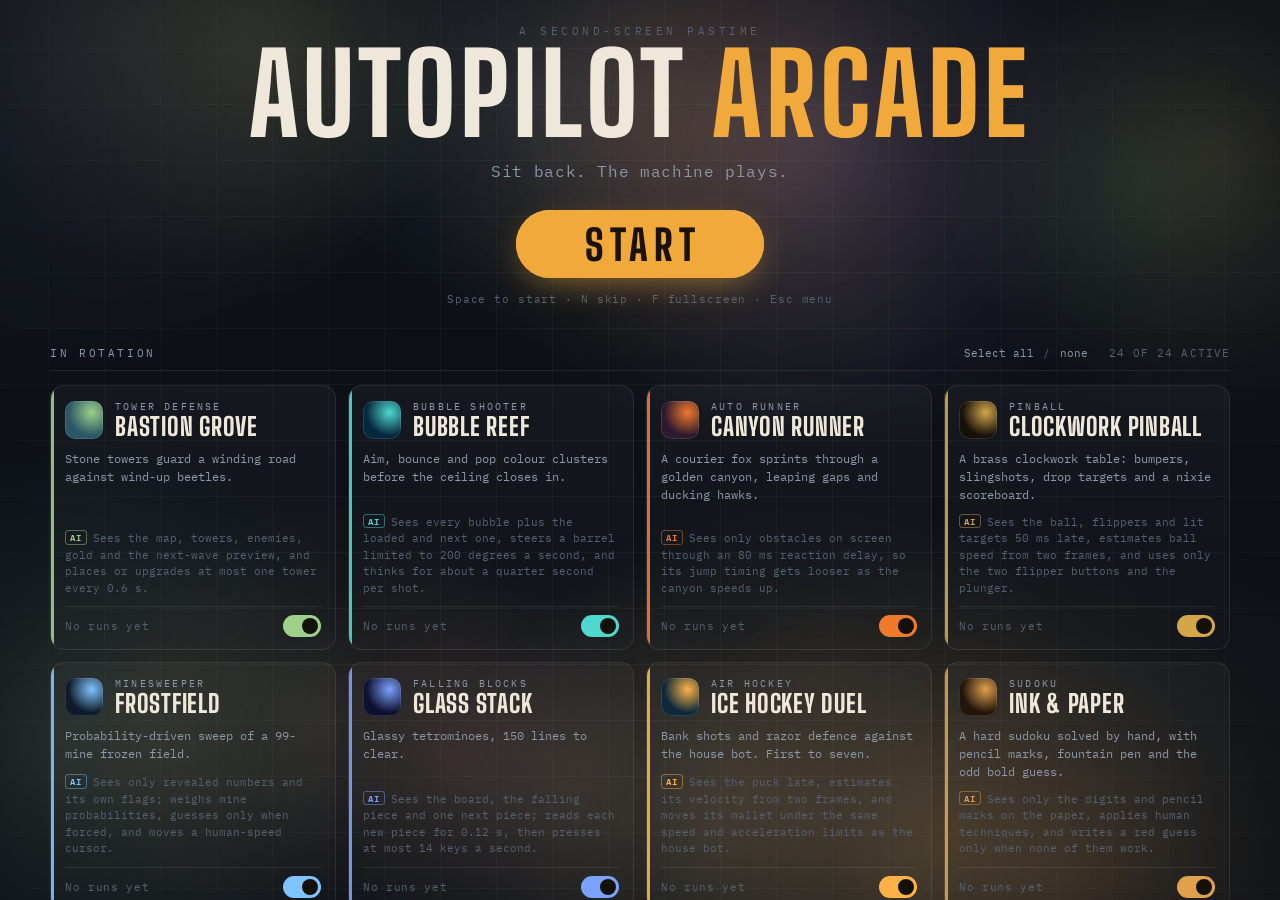
==== commit 4be36371: "Add rare Super AI and embed fonts so the app is fully offline Each game has a 5% chance of a Super A" ====
--- a/index.html
+++ b/index.html
@@ -5,8 +5,13 @@
 <meta name="viewport" content="width=device-width, initial-scale=1, viewport-fit=cover">
 <title>Autopilot Arcade</title>
 <meta name="claude:viewport-fit-sides" content="cover">
-<link rel="stylesheet" href="https://fonts.googleapis.com/css2?family=Big+Shoulders+Display:wght@500;800&family=IBM+Plex+Mono:wght@400;600&family=Fredoka:wght@500;600&family=Fraunces:opsz,wght@9..144,600&display=swap">
 <style>
+@font-face{font-family:'Big Shoulders Display';font-style:normal;font-weight:500 800;font-display:block;src:url([data-uri]) format('woff2')}
+@font-face{font-family:'Fraunces';font-style:normal;font-weight:600;font-display:block;src:url([data-uri]) format('woff2')}
+@font-face{font-family:'Fredoka';font-style:normal;font-weight:500 600;font-display:block;src:url([data-uri]) format('woff2')}
+@font-face{font-family:'IBM Plex Mono';font-style:normal;font-weight:400;font-display:block;src:url([data-uri]) format('woff2')}
+@font-face{font-family:'IBM Plex Mono';font-style:normal;font-weight:600;font-display:block;src:url([data-uri]) format('woff2')}
+
 :root {
   --bg: #0d1117;
   --bg2: #121923;
@@ -202,6 +207,23 @@
   .card, .masthead, .rotation, .totals { animation: none; }
 }
 
+/* ---------- super AI ---------- */
+:root { --sup-a: #ff2d9b; --sup-b: #ffc83d; --sup-grad: linear-gradient(100deg, var(--sup-a), #ff7a59 55%, var(--sup-b)); }
+.sup-badge { display: inline-block; font-family: var(--display); font-weight: 800; text-transform: uppercase; letter-spacing: .32em; padding: .28em .9em .22em .98em; border-radius: 999px; font-size: clamp(18px, 2.4vw, 30px); line-height: 1.1; color: #1a0612; background: var(--sup-grad); box-shadow: 0 0 22px rgba(255,45,155,.55), 0 0 56px rgba(255,200,61,.25), inset 0 1px 0 rgba(255,255,255,.45); }
+.sup-badge[hidden], .intro-super[hidden] { display: none; }
+.intro-super { margin: 16px auto 0; display: flex; flex-direction: column; align-items: center; gap: 10px; opacity: 0; }
+.intro.run .intro-super { animation: tacIn .7s .9s var(--ease) both; }
+.intro.run .intro-super .sup-badge { animation: supPulse 1.6s ease-in-out 1.4s infinite; }
+.sup-tag { font-size: clamp(11px, 1.15vw, 15px); letter-spacing: .14em; text-transform: uppercase; color: #ffd9a0; text-shadow: 0 2px 18px rgba(0,0,0,.75); }
+.intro.is-super .intro-rule { background: var(--sup-grad); box-shadow: 0 0 26px rgba(255,45,155,.7); }
+.intro.is-super .intro-name { text-shadow: 0 0 46px rgba(255,45,155,.45), 0 4px 40px rgba(0,0,0,.55); }
+@keyframes supPulse { 0%,100% { box-shadow: 0 0 18px rgba(255,45,155,.45), 0 0 44px rgba(255,200,61,.18), inset 0 1px 0 rgba(255,255,255,.45); transform: scale(1) } 50% { box-shadow: 0 0 34px rgba(255,45,155,.85), 0 0 80px rgba(255,200,61,.4), inset 0 1px 0 rgba(255,255,255,.45); transform: scale(1.035) } }
+.hud.is-super { box-shadow: 0 0 0 1px rgba(255,45,155,.55), 0 0 22px rgba(255,45,155,.28); }
+.hud.is-super .chip { background: var(--sup-grad); color: #1a0612; font-weight: 600; box-shadow: 0 0 10px rgba(255,45,155,.6); animation: supPulse 1.8s ease-in-out infinite; }
+.sup-badge.sm { font-size: 14px; padding: .3em .9em .25em 1em; margin-top: 4px; animation: supPulse 1.8s ease-in-out infinite; }
+.result.is-super .panel { border-top-color: var(--sup-a); box-shadow: 0 30px 80px -20px rgba(255,45,155,.35); }
+@media (prefers-reduced-motion: reduce) { .intro-super .sup-badge, .hud.is-super .chip, .sup-badge.sm { animation: none !important; } }
+
 </style>
 </head>
 <body>
@@ -247,7 +269,7 @@
 </div>
 
 <div id="hud" class="hud" aria-hidden="true">
-  <div class="hud-top"><span class="chip">AI</span><span id="hudName" class="hud-name"></span></div>
+  <div class="hud-top"><span id="hudChip" class="chip">AI</span><span id="hudName" class="hud-name"></span></div>
   <div id="hudScore" class="hud-score"></div>
   <div id="hudDetail" class="hud-detail"></div>
 </div>
@@ -452,7 +474,7 @@
   esc: null, plan: null, planAge: 99, lastTarget: -1, idle: 0, style: 'Hunter',
   // Styles: Turret (holds the centre, rotates and shoots), Hunter (flies at targets),
   // Sweeper (orbits the screen centre while shooting). Differ in positioning only.
-  reset() { this.dir = 0; this.style = ['Turret', 'Hunter', 'Sweeper'][Math.floor(Math.random() * 3)]; this.idle = 0; this.esc = null; this.plan = null; this.planAge = 99; this.lastTarget = -1; },
+  reset(sup) { this.sup = !!sup; this.dir = 0; this.style = sup ? 'Super AI' : ['Turret', 'Hunter', 'Sweeper'][Math.floor(Math.random() * 3)]; this.idle = 0; this.esc = null; this.plan = null; this.planAge = 99; this.lastTarget = -1; },
 
   // minimum-image wrap of a delta
   md(d, S) { return d - Math.round(d / S) * S; },
@@ -486,7 +508,7 @@
   simulate(obs, heading, burn, turnTime) {
     const { W, H, ship, rocks } = obs;
     let x = ship.x, y = ship.y, vx = ship.vx, vy = ship.vy;
-    const dt = 0.05, N = 28;
+    const sup = this.sup, dt = sup ? 0.04 : 0.05, N = sup ? 45 : 28;
     let minClear = 1e9, tv = -1, hit = -1;
     let burned = 0;
     for (let i = 1; i <= N; i++) {
@@ -503,10 +525,81 @@
         const dx = this.md(r.x + r.vx * t - x, W), dy = this.md(r.y + r.vy * t - y, H);
         const c = Math.hypot(dx, dy) - r.r - SHIP_R;
         if (c < minClear) { minClear = c; }
-        if (c < 14 && tv < 0) { tv = t; hit = k; }
+        if (c < (sup ? 18 : 14) && tv < 0) { tv = t; hit = k; }
       }
     }
     return { clear: minClear, tv, hit };
+  },
+
+  // Super AI: receding-horizon dodge planner. Simulates the ship (exact turn/thrust/drag rules)
+  // against linearly drifting rocks with exact segment closest-approach tests.
+  supSim(obs, segs, cap, out) {
+    const { W, H, ship, rocks } = obs;
+    const n = rocks.length;
+    let x = ship.x, y = ship.y, vx = ship.vx, vy = ship.vy, a = ship.a;
+    const dt = 0.05, N = 32;
+    let si = 0, st = 0, minClear = cap;
+    for (let i = 0; i < N; i++) {
+      const t0 = i * dt;
+      let turn = 0, thr = 0;
+      if (si < segs.length) { turn = segs[si][0]; thr = segs[si][1]; st += dt; if (st >= segs[si][2] - 1e-9) { si++; st = 0; } }
+      a += turn * TURN * dt;
+      if (thr) { vx += Math.cos(a) * THRUST * dt; vy += Math.sin(a) * THRUST * dt; }
+      const dr = Math.exp(-DRAG * dt); vx *= dr; vy *= dr;
+      const sp = Math.hypot(vx, vy); if (sp > MAX_V) { vx *= MAX_V / sp; vy *= MAX_V / sp; }
+      for (let k = 0; k < n; k++) {
+        const r = rocks[k];
+        const px = this.md(r.x + r.vx * t0 - x, W), py = this.md(r.y + r.vy * t0 - y, H);
+        const rvx = r.vx - vx, rvy = r.vy - vy;
+        const vv = rvx * rvx + rvy * rvy;
+        let u = vv < 1e-9 ? 0 : -(px * rvx + py * rvy) / vv;
+        u = u < 0 ? 0 : u > dt ? dt : u;
+        const c = Math.hypot(px + rvx * u, py + rvy * u) - (r.r * 0.9 + SHIP_R * 0.8);
+        if (c < minClear) minClear = c;
+        if (out && c < out.c[k]) { out.c[k] = c; out.t[k] = t0 + u; }
+      }
+      x += vx * dt; y += vy * dt;
+    }
+    return minClear;
+  },
+
+  supPlan(obs, claimed) {
+    const cap = 30;
+    const live = obs.rocks.map((r, k) => k).filter(k => !claimed[k]);
+    obs = { W: obs.W, H: obs.H, ship: obs.ship, rocks: live.map(k => obs.rocks[k]), bullets: obs.bullets };
+    const out = { c: new Array(obs.rocks.length).fill(1e9), t: new Array(obs.rocks.length).fill(0) };
+    const coast = this.supSim(obs, [], cap, out);
+    this.supThreat = new Map();
+    if (coast >= 14) return null;
+    // can every offender be shot down before it arrives? then stand and shoot instead of dodging
+    let allShootable = obs.bullets.length < MAX_BULLETS;
+    for (let i = 0; i < obs.rocks.length && allShootable; i++) {
+      if (out.c[i] >= 14) continue;
+      const r = obs.rocks[i], sh = obs.ship;
+      const dx = this.md(r.x - sh.x, obs.W), dy = this.md(r.y - sh.y, obs.H);
+      const t = this.intercept(dx, dy, r.vx, r.vy, BULLET_V, BULLET_LIFE - 0.08);
+      if (t < 0) { allShootable = false; break; }
+      const ang = Math.atan2(dy + r.vy * t, dx + r.vx * t);
+      const aimT = Math.abs(wrapAng(ang - sh.a)) / TURN;
+      const slack = out.t[i] - (aimT + t + 0.08 + (obs.shootCd || 0));
+      if (slack < 0) allShootable = false; else this.supThreat.set(live[i], slack);
+    }
+    if (allShootable) return null;
+    this.supThreat = new Map();
+    let best = { score: coast - 1, keys: [0, 0] };
+    const opts = [[0, 0], [-1, 0], [1, 0], [0, 1], [-1, 1], [1, 1]];
+    const d1 = [0.1, 0.25, 0.45], d2 = [0.25, 0.5];
+    for (const o1 of opts) for (const t1 of d1) {
+      if (o1[0] === 0 && o1[1] === 0 && t1 !== d1[0]) continue;
+      for (const o2 of [null, ...opts]) for (const t2 of d2) {
+        if (!o2 && t2 !== d2[0]) continue;
+        const segs = o2 ? [[o1[0], o1[1], t1], [o2[0], o2[1], t2]] : [[o1[0], o1[1], t1]];
+        const c = this.supSim(obs, segs, cap);
+        const sc = c - 1.5 * (o1[1] * t1 + (o2 ? o2[1] * t2 : 0)) - 1 * ((o1[0] ? t1 : 0) + (o2 && o2[0] ? t2 : 0));
+        if (sc > best.score) best = { score: sc, keys: o1 };
+      }
+    }
+    return best.keys;
   },
 
   // Returns the key state {left,right,thrust,fire}.
@@ -527,6 +620,9 @@
       }
     }
 
+    let supKeys = null;
+    this.supThreat = null;
+    if (this.sup && !ship.inv) supKeys = this.supPlan(obs, claimed);
     // --- targeting: lead angle for every rock
     let best = null;
     const tmax = BULLET_LIFE - 0.08;
@@ -540,20 +636,21 @@
       const aimT = Math.abs(wrapAng(ang - ship.a)) / TURN;
       const c = this.closest(dx, dy, r.vx - ship.vx, r.vy - ship.vy, 2);
       const threat = c.d < r.r + SHIP_R + 60 ? 0.5 : 0;
-      const cost = aimT + t * 0.8 - threat + (k === this.lastTarget ? -0.12 : 0) + (r.size === 2 ? 0.1 : 0) + Math.random() * 0.03;
+      const cost = aimT + t * 0.8 - threat + (k === this.lastTarget ? -0.12 : 0) + (r.size === 2 ? 0.1 : 0) - (this.supThreat && this.supThreat.has(k) ? 3 - this.supThreat.get(k) : 0) + (this.sup ? 0 : Math.random() * 0.03);
       if (!best || cost < best.cost) best = { k, cost, ang, aimT, t };
     }
 
     // --- danger check (coast prediction) every few ticks
     let danger = null;
-    if (!ship.inv) {
-      if (this.planAge > 0.2 || !this.plan) {
+    if (!ship.inv && !this.sup) {
+      if (this.planAge > (this.sup ? 0 : 0.2) || !this.plan) {
         this.plan = this.simulate(obs, null, 0, 0);
         this.planAge = 0;
       }
-      if (this.plan.clear < 16) danger = this.plan;
-    }
-
+      if (this.plan.clear < (this.sup ? 24 : 16)) danger = this.plan;
+    }
+
+    if (this.sup) { danger = null; this.esc = null; }
     // --- escape state machine
     if (this.esc) {
       this.esc.ttl -= dt;
@@ -575,29 +672,33 @@
       }
       if (!shoot) {
         let bestH = null;
-        for (let i = 0; i < 16; i++) {
-          const hd = i / 16 * TAU;
-          const turnT = Math.max(0, Math.abs(wrapAng(hd - ship.a)) / TURN - 0.1);
-          const burn = 0.3;
-          const s = this.simulate(obs, hd, burn, turnT);
-          const score = Math.min(s.clear, 90) - turnT * 38 + (s.tv < 0 ? 25 : 0);
-          if (!bestH || score > bestH.score) bestH = { hd, score, clear: s.clear };
+        const NH = this.sup ? 32 : 16, burns = this.sup ? [0.15, 0.3, 0.5] : [0.3];
+        for (let i = 0; i < NH; i++) {
+          const hd = i / NH * TAU;
+          const turnT = Math.max(0, Math.abs(wrapAng(hd - ship.a)) / TURN - (this.sup ? 0 : 0.1));
+          for (const burn of burns) {
+            const s = this.simulate(obs, hd, burn, turnT);
+            const score = Math.min(s.clear, 90) - turnT * 38 + (s.tv < 0 ? 25 : 0);
+            if (!bestH || score > bestH.score) bestH = { hd, score, clear: s.clear, burn };
+          }
         }
         // only commit if it is actually better than coasting
         if (bestH && bestH.clear > danger.clear + 4) {
-          this.esc = { hd: bestH.hd, ttl: 0.55, burn: 0.3, facing: false };
+          this.esc = { hd: bestH.hd, ttl: 0.55, burn: bestH.burn, facing: false };
         }
       }
     }
 
     let desired = null;           // angle to rotate toward
-    if (this.esc) {
+    if (supKeys) {
+      keys.left = supKeys[0] < 0; keys.right = supKeys[0] > 0; keys.thrust = !!supKeys[1];
+    } else if (this.esc) {
       desired = this.esc.hd;
       const err = Math.abs(wrapAng(desired - ship.a));
       if (err < 0.4 && this.esc.burn > 0) { keys.thrust = true; this.esc.burn -= dt; }
     } else if (best && this.idle < 3.0) {
       desired = best.ang;
-    } else if (rocks.length && this.style !== 'Hunter') {
+    } else if (rocks.length && this.style !== 'Hunter' && !this.sup) {
       // Turret: drift back to the centre; Sweeper: circle the centre
       const cx = this.md(W / 2 - ship.x, W), cy = this.md(H / 2 - ship.y, H), dist = Math.hypot(cx, cy);
       const sp = Math.hypot(ship.vx, ship.vy);
@@ -629,7 +730,7 @@
     }
     this.lastTarget = best ? best.k : -1;
 
-    if (desired != null) {
+    if (desired != null && !supKeys) {
       const err = wrapAng(desired - ship.a);
       const dead = clamp(0.5 * Math.atan2(30, 40 + (best ? best.t * BULLET_V : 0)), 0.008, TURN * dt * 0.5);
       if (err > dead) keys.right = true; else if (err < -dead) keys.left = true;
@@ -678,7 +779,8 @@
   };
 }
 
-function create() {
+function create(opts = {}) {
+  const SUP = !!opts.superAI;
   const parts = new Particles();
   const dust = [];
   for (let layer = 0; layer < 3; layer++)
@@ -782,7 +884,7 @@
       W: G.W, H: G.H,
       ship: { x: s.x, y: s.y, vx: s.vx, vy: s.vy, a: s.a, alive: s.alive, inv: s.inv > 0 },
       // velocity is estimated from on-screen motion, so it carries a little human-like error
-      rocks: G.rocks.map(r => ({ x: r.x, y: r.y, vx: r.vx + r.nvx, vy: r.vy + r.nvy, r: r.r, size: r.size })),
+      rocks: G.rocks.map(r => ({ x: r.x, y: r.y, vx: r.vx + (SUP ? 0 : r.nvx), vy: r.vy + (SUP ? 0 : r.nvy), r: r.r, size: r.size })),
       bullets: G.bullets.map(b => ({ x: b.x, y: b.y, vx: b.vx, vy: b.vy, life: BULLET_LIFE - b.age })),
     };
   }
@@ -1180,6 +1282,7 @@
 
   return {
     style: AsteroidsAI.style,
+    superAI: SUP,
     get over() { return G.over; },
     get won() { return G.won; },
     resize, step, draw,
@@ -1196,7 +1299,7 @@
   aiNote: "Sees rocks, bullets and its own drift on screen, guesses rock motion with small errors, and flies with the same four keys, turn rate and four-bullet limit as a human.",
   blurb: 'A lone ship clears six waves of tumbling rock around a glowing planet.',
   bg: '#0b1030', accent: '#ffc77a',
-  create() { AsteroidsAI.reset(); return create(); },
+  create(opts = {}) { AsteroidsAI.reset(!!opts.superAI); const g = create(opts); if (opts.superAI) g.style = 'Super AI'; return g; },
 });
 })();
 
@@ -1255,6 +1358,7 @@
 const FW = 1000, FH = 760;
 const COLS = 12, ROWS = 8;
 const BX0 = 30, BW = (FW - 60) / COLS, BH = 26, BY0 = 84;
+const SUP_PAD = 3.5; // super AI: paddle drive speed multiplier
 const PADY = 700, PADH = 16, PADW = 130, PADMAX = 1100;
 const BR = 8; // ball radius
 const BASE_SPEED = 520, SPEED_STEP = 12, MAX_SPEED = 860;
@@ -1289,7 +1393,7 @@
 const BreakoutAI = {
   style: BO_STYLES[0],
   hist: [], aimErr: 0, aimOff: 0, aimTick: 0, lastTarget: FW / 2,
-  reset(style) { if (style) this.style = style; this.hist = []; this.aimOff = 0; this.aimTick = 0; this.lastTarget = FW / 2; },
+  reset(style, sup) { if (style) this.style = style; this.sup = !!sup; this.hist = []; this.supV = null; this.aimOff = 0; this.aimTick = 0; this.lastTarget = FW / 2; },
 
   // march a ball (unit dir) with wall + brick bounces. Returns landing info.
   trace(hp, x, y, dx, dy, stopAtBrick, stopY) {
@@ -1344,7 +1448,7 @@
     if (r < ROWS - 1 && hp[idx + COLS] <= 0) empty++;
     s += empty * (nAlive < 24 ? 1.2 : 0.5);
     // prefer taking down tall columns top-down only when there is no hole; deeper first = more time in the wall
-    s += r * this.style.depth + Math.abs(c - 5.5) * this.style.edge + Math.random() * 0.03;
+    s += r * this.style.depth + Math.abs(c - 5.5) * this.style.edge + (this.sup ? 0 : Math.random() * 0.03);
     if (h > 1) s -= 0.6;
     s -= Math.abs(off) * 1.4;
     return s;
@@ -1352,18 +1456,25 @@
 
   act(obs, dt) {
     const hp = obs.hp;
-    if (!obs.ball) { this.hist.length = 0; this.lastTarget = FW / 2; return FW / 2; }
+    if (!obs.ball) { this.hist.length = 0; this.supV = null; this.lastTarget = FW / 2; return FW / 2; }
     const b = { x: obs.ball.x, y: obs.ball.y };
-    if (obs.held) { this.hist.length = 0; return b.x; }
+    if (obs.held) { this.hist.length = 0; this.supV = null; return b.x; }
     // Human-like perception: ~0.1 s reaction delay, a little positional noise on what is
     // read off the screen, and velocity smoothed over a few frames.
-    const D = 15, Wn = 6;
-    this.hist.push({ x: b.x + rnd.gauss() * 3, y: b.y + rnd.gauss() * 3 });
+    // Super AI: no reaction delay, no positional noise, exact velocity from the last two frames.
+    const sup = this.sup;
+    const D = sup ? 0 : 15, Wn = sup ? 1 : 6;
+    this.hist.push(sup ? { x: b.x, y: b.y } : { x: b.x + rnd.gauss() * 3, y: b.y + rnd.gauss() * 3 });
     if (this.hist.length > D + Wn + 1) this.hist.shift();
     if (this.hist.length < D + Wn + 1) return this.lastTarget;
     const cur = this.hist[0], old = this.hist[Wn];
-    const vx = (old.x - cur.x) / (Wn * dt), vy = (old.y - cur.y) / (Wn * dt);
-    const spd = Math.hypot(vx, vy);
+    let vx = (old.x - cur.x) / (Wn * dt), vy = (old.y - cur.y) / (Wn * dt);
+    let spd = Math.hypot(vx, vy);
+    if (sup) { // a bounce inside the last frame bends the finite difference: keep the previous heading for that frame
+      const pv = this.supV;
+      if (pv && spd < pv.spd * 0.97) { vx = pv.dx * pv.spd; vy = pv.dy * pv.spd; spd = pv.spd; }
+      else this.supV = { dx: vx / (spd || 1), dy: vy / (spd || 1), spd };
+    }
     b.x = old.x; b.y = old.y; // (seen D frames ago)
     if (spd < 50) { return this.lastTarget; }
     const dx = vx / spd, dy = vy / spd;
@@ -1376,10 +1487,10 @@
     if (dy > 0.05 || b.y > 380) {
       this.aimTick--;
       if (this.aimTick <= 0) {
-        this.aimTick = 6;
+        this.aimTick = sup ? 1 : 6;
         let nAlive = 0; for (let i = 0; i < hp.length; i++) if (hp[i] > 0) nAlive++;
         let best = -1e9, bestOff = 0;
-        const reach = PADMAX * Math.max(0, tLeft - 0.05) * 0.85;
+        const reach = (sup ? PADMAX * SUP_PAD : PADMAX) * Math.max(0, tLeft - (sup ? 0 : 0.05)) * (sup ? 1 : 0.85);
         for (let off = -0.85; off <= 0.8501; off += 0.05) {
           let tx = L - off * hw;
           tx = Math.min(Math.max(tx, hw), FW - hw);
@@ -1395,7 +1506,7 @@
         }
         // nothing reachable: just get under the ball as far as possible
         this.aimOff = best > -1e8 ? bestOff : 0;
-        this.aimErr = this.aimErr * 0.5 + rnd.gauss() * 17; // imprecise hand
+        this.aimErr = sup ? 0 : this.aimErr * 0.5 + rnd.gauss() * 17; // imprecise hand
       }
       target = L - this.aimOff * hw + this.aimErr;
     } else {
@@ -1411,7 +1522,8 @@
 // Game
 // ---------------------------------------------------------------------------
 class Breakout {
-  constructor() {
+  constructor(opts = {}) {
+    this.sup = !!opts.superAI; if (this.sup) this.superAI = true;
     this.over = false; this.won = false;
     this.t = 0; this.overT = 0;
     this.W = 1600; this.H = 900;
@@ -1436,8 +1548,8 @@
     this.sprites = null;
     this.rays = [];
     for (let i = 0; i < 6; i++) this.rays.push({ x: rnd.float(-0.2, 1.2), w: rnd.float(0.06, 0.16), sp: rnd.float(0.004, 0.012), a: rnd.float(0.03, 0.07) });
-    this.styleDef = rnd.pick(BO_STYLES); this.style = this.styleDef.name;
-    BreakoutAI.reset(this.styleDef);
+    this.styleDef = this.sup ? BO_STYLES[1] : rnd.pick(BO_STYLES); this.style = this.sup ? 'Super AI' : this.styleDef.name;
+    BreakoutAI.reset(this.styleDef, this.sup);
   }
 
   resize(W, H) {
@@ -1512,9 +1624,10 @@
   movePaddle(dt, target) {
     const p = this.pad;
     const hw = PADW / 2;
-    const want = Math.max(-PADMAX, Math.min(PADMAX, (target - p.x) * 12));
-    p.v += (want - p.v) * Math.min(1, dt * 22);
-    p.v = Math.max(-PADMAX, Math.min(PADMAX, p.v));
+    const pm = this.sup ? PADMAX * SUP_PAD : PADMAX;
+    const want = Math.max(-pm, Math.min(pm, (target - p.x) * (this.sup ? 60 : 12)));
+    p.v += (want - p.v) * Math.min(1, dt * (this.sup ? 120 : 22));
+    p.v = Math.max(-pm, Math.min(pm, p.v));
     p.x += p.v * dt;
     if (p.x < hw) { p.x = hw; p.v = 0; } else if (p.x > FW - hw) { p.x = FW - hw; p.v = 0; }
   }
@@ -1877,7 +1990,7 @@
   blurb: 'A comet of light shatters a wall of jewels.',
   bg: '#140a24',
   accent: '#b98cff',
-  create() { return new Breakout(); },
+  create(opts = {}) { return new Breakout(opts); },
 });
 })();
 
@@ -2111,7 +2224,10 @@
   const popped = res.popped.length, dropped = res.orphans.length;
   let empty = true, lowest = -1;
   for (let i = 0; i < MAXR; i++) { const row = g[i]; for (let j = 0; j < COLS; j++) if (row[j] >= 0) { empty = false; if (i > lowest) lowest = i; } }
-  if (popped) { score += Math.pow(popped, ST.pexp) + ST.drop * dropped + 1; ns = 0; }
+  if (popped) {
+    score += Math.pow(popped, ST.pexp) + ST.drop * dropped + 1; ns = 0;
+    if (ST.dw) { for (const q of res.popped) score += ST.dw * q[0]; for (const q of res.orphans) score += ST.dw * q[0]; } // clear the deep rows first
+  }
   else {
     ns = shots + 1;
     if (ns >= DROP_EVERY) { ns = 0; nd++; }
@@ -2127,39 +2243,45 @@
   if (empty) return { score: score + 200, g, drops: nd, shots: ns, tide: nt, empty: true };
   const absLow = nd + lowest;
   if (absLow >= DANGER_ABS) return { score: -1000, g, drops: nd, shots: ns, tide: nt, dead: true };
-  score -= 0.35 * Math.pow(Math.max(0, absLow - 6), 1.6);
+  const horizon = ST.hz ? Math.floor((nt + ST.hz) / TIDE_EVERY) : 0; // tide drops expected within the next few shots
+  score -= (ST.dg || 0.35) * Math.pow(Math.max(0, absLow + horizon - 6), 1.6);
   return { score, g, drops: nd, shots: ns, tide: nt };
 }
 
 const ReefAI = {
-  gen: null, plan: null, shotKey: -1, settle: 0, delay: 0,
-  reset() { this.gen = null; this.plan = null; this.shotKey = -1; this.settle = 0; },
+  gen: null, plan: null, shotKey: -1, settle: 0, delay: 0, sup: false,
+  reset(sup) { this.gen = null; this.plan = null; this.shotKey = -1; this.settle = 0; this.sup = !!sup; },
 
   tick(dt, obs) {
     if (!obs.ready) { this.gen = null; this.plan = null; this.shotKey = -1; this.settle = 0; return { target: null, fire: false }; }
     if (obs.shotId !== this.shotKey) {
-      this.shotKey = obs.shotId; this.plan = null; this.settle = 0; this.delay = 0.12;
+      this.shotKey = obs.shotId; this.plan = null; this.settle = 0; this.delay = this.sup ? 0 : 0.12;
       this.gen = this.planner(obs.grid(), obs.drops, obs.cur, obs.next, obs.shots, obs.tide);
     }
     this.delay -= dt;
-    if (!this.plan && this.gen && this.delay <= 0) { if (this.gen.next().done) this.gen = null; }
+    if (this.sup) {
+      // Super AI: no thinking pause; plans as much as fits in a ~3 ms slice per tick
+      const t0 = performance.now();
+      while (!this.plan && this.gen && performance.now() - t0 < 3) { if (this.gen.next().done) this.gen = null; }
+    } else if (!this.plan && this.gen && this.delay <= 0) { if (this.gen.next().done) this.gen = null; }
     if (!this.plan) return { target: null, fire: false };
     const err = Math.abs(obs.angle - this.plan.target);
     if (err < 0.0009) this.settle += dt; else this.settle = 0;
-    return { target: this.plan.target, fire: this.settle >= 0.1 };
+    return { target: this.plan.target, fire: this.sup ? err < 0.0009 : this.settle >= 0.1 };
   },
 
   *planner(g, drops, cur, nxt, shots, tide) {
     // Stage A: sample the allowed aim range every 0.4 deg and find where each shot lands.
     const runs = [];
     let prev = null, n = 0;
-    for (let i = 0; i <= 375; i++) {
-      const a = (-75 + i * 0.4) * DEG;
+    const NA = this.sup ? 750 : 375;
+    for (let i = 0; i <= NA; i++) {
+      const a = (-75 + i * (150 / NA)) * DEG;
       const res = trace(g, drops, a);
       const key = res ? res.r * 32 + res.c : -1;
       if (prev && prev.key === key && prev.last === i - 1) { prev.a1 = a; prev.n++; prev.last = i; }
       else { prev = { key, r: res ? res.r : 0, c: res ? res.c : 0, a0: a, a1: a, n: 1, last: i }; runs.push(prev); }
-      if (++n % 70 === 0) yield;
+      if (++n % (this.sup ? 140 : 70) === 0) yield;
     }
     const cells = new Map();
     for (const run of runs) {
@@ -2196,11 +2318,61 @@
             const s2 = evalPlacement(ev.g, ev.drops, ev.shots, ev.tide, res.r, res.c, nxt, cnt2).score;
             if (s2 > best) best = s2;
           }
-          if (best > -1e8) e.total += 0.7 * best;
+          if (best > -1e8) e.total += (ST.la || 0.7) * best;
         }
         if (nxt === cur && ev.g[e.r][e.c] === cur && ev.shots !== 0 && !e.ev.dead) e.total += 0.0;
       }
       if (++k % 2 === 0) yield;
+    }
+    // Stage D (Super AI): expectimax over the top candidates. After the visible NEXT bubble is placed,
+    // the following bubble is a uniformly random present colour, so average the best reply over colours.
+    let pool = list;
+    if (this.sup) {
+      list.sort((x, y) => y.total - x.total);
+      pool = list.slice(0, 4);
+      for (const e of pool) {
+        const ev = e.ev;
+        if (ev.dead || ev.empty || !(colorCounts(ev.g)[nxt] > 0)) continue;
+        const cnt2 = colorCounts(ev.g);
+        const seconds = [], memo = new Set();
+        for (let a = -75; a <= 75; a += 2) {
+          const res = trace(ev.g, ev.drops, a * DEG);
+          if (!res) continue;
+          const key = res.r * 32 + res.c;
+          if (memo.has(key)) continue;
+          memo.add(key);
+          seconds.push(evalPlacement(ev.g, ev.drops, ev.shots, ev.tide, res.r, res.c, nxt, cnt2));
+        }
+        yield;
+        seconds.sort((x, y) => y.score - x.score);
+        let best = -1e9;
+        for (const ev2 of seconds.slice(0, 5)) {
+          let v = ev2.score;
+          if (!ev2.dead && !ev2.empty) {
+            const cnt3 = colorCounts(ev2.g);
+            let sum = 0, n = 0;
+            for (let c3 = 0; c3 < 6; c3++) {
+              if (!cnt3[c3]) continue;
+              let b3 = -1e9;
+              const memo3 = new Set();
+              for (let a = -75; a <= 75; a += 4) {
+                const res = trace(ev2.g, ev2.drops, a * DEG);
+                if (!res) continue;
+                const key = res.r * 32 + res.c;
+                if (memo3.has(key)) continue;
+                memo3.add(key);
+                const sc = evalPlacement(ev2.g, ev2.drops, ev2.shots, ev2.tide, res.r, res.c, c3, cnt3).score;
+                if (sc > b3) b3 = sc;
+              }
+              if (b3 > -1e8) { sum += b3; n++; }
+            }
+            if (n) v += 0.5 * sum / n;
+          }
+          if (v > best) best = v;
+        }
+        if (best > -1e8) e.total = ev.score + (ST.la || 0.7) * best;
+        yield;
+      }
     }
     // Pick the best cell; aim at the middle of its widest angle run (nearest to the barrel on ties).
     const isBank = run => { const rec = {}; trace(g, drops, (run.a0 + run.a1) / 2, rec); return rec.pts.length > 2; };
@@ -2212,10 +2384,10 @@
       }
     }
     let bestE = null;
-    for (const e of list) { e.total += Math.random() * 0.03; if (!bestE || e.total > bestE.total) bestE = e; }
+    for (const e of pool) { e.total += this.sup ? 0 : Math.random() * 0.03; if (!bestE || e.total > bestE.total) bestE = e; }
     let bestRun = null;
     for (const run of bestE.runs) {
-      const w = run.n + (ST.bank && run.bank ? 1000 : 0) + Math.random() * 0.5;
+      const w = run.n + (ST.bank && run.bank ? 1000 : 0) + (this.sup ? 0 : Math.random() * 0.5);
       if (!bestRun || w > bestRun.w) { bestRun = run; run.w = w; }
     }
     this.plan = { target: (bestRun.a0 + bestRun.a1) / 2, cell: bestE };
@@ -2265,7 +2437,8 @@
 }
 
 class Reef {
-  constructor() {
+  constructor(opts = {}) {
+    this.superAI = !!opts.superAI;
     this.W = 1600; this.H = 900; this.s = 1; this.tx = 0; this.ty = 0;
     this.t = 0; this.over = false; this.won = false; this.endMsg = ''; this.endT = 0;
     this.g = newGrid(); this.drops = 0; this.dropT = 1; this.gridVer = 0; this._obsVer = -1; this._obsGrid = null;
@@ -2284,8 +2457,9 @@
     this.motes = Array.from({ length: 80 }, () => ({ x: Math.random(), y: Math.random(), r: rnd.float(0.8, 2.6), vx: rnd.float(-0.006, 0.006), vy: rnd.float(-0.012, -0.002), ph: rnd.float(0, TAU) }));
     this.kelp = [];
     for (const side of [-1, 1]) for (let i = 0; i < 6; i++) this.kelp.push({ side, off: Math.random(), h: rnd.float(0.28, 0.75), w: rnd.float(7, 15), ph: rnd.float(0, TAU), amp: rnd.float(14, 34), a: rnd.float(0.35, 0.8), n: rnd.int(3) });
-    this.style = rnd.pick(Object.keys(STYLES)); ST = STYLES[this.style];
-    ReefAI.reset();
+    if (this.superAI) { this.style = 'Super AI'; ST = { pexp: 1.4, drop: 3.5, bank: 0, la: 0.7, dg: 0.6 }; }
+    else { this.style = rnd.pick(Object.keys(STYLES)); ST = STYLES[this.style]; }
+    ReefAI.reset(this.superAI);
   }
 
   fill() {
@@ -2361,6 +2535,7 @@
       const tgt = clamp(cmd.target, -MAX_ANG, MAX_ANG);
       const diff = tgt - this.ang;
       if (Math.abs(diff) < 0.0004) this.ang = tgt;
+      else if (this.superAI) this.ang += clamp(diff * 36, -ROT * 4, ROT * 4) * dt;
       else this.ang += clamp(diff * 9, -ROT, ROT) * dt;
     }
     if (this.state === 'aim' && cmd.fire) this.fire();
@@ -2825,7 +3000,7 @@
   aiNote: "Sees every bubble plus the loaded and next one, steers a barrel limited to 200 degrees a second, and thinks for about a quarter second per shot.",
   blurb: 'Aim, bounce and pop colour clusters before the ceiling closes in.',
   bg: '#06283d', accent: '#4fd8d0',
-  create() { return new Reef(); },
+  create(opts = {}) { return new Reef(opts); },
 });
 })();
 
@@ -3204,7 +3379,7 @@
     const dQ = new Int16Array(NTILE), dPel = new Int16Array(NTILE), dPow = new Int16Array(NTILE), dFG = new Int16Array(NTILE);
     const mark = new Uint8Array(NTILE);
     const fgBonus = new Float32Array(NTILE);
-    const DEPTH = 30, NODE_CAP = 16000, K_PER = 6;
+    let DEPTH = 30, NODE_CAP = 16000, K_PER = 6;
     let force = -1, lastCmd = -1, totalLeft = 0, lastCount = -1, lastChange = 0;
     let nodes = 0, pel = null, field = null, wField = 2.2, powerVal = 4, hasThreat = false, curDir = -1, simSpeed = 7;
     let cands = [[], [], [], [], [], [], [], []];
@@ -3348,14 +3523,16 @@
       'Pellet sweeper': { safe: 0.5, impat: 0.6, fg: 140, hunt: false, pow: 1, quad: false },
       'Ghost hunter': { safe: 0.32, impat: 1, fg: 260, hunt: true, pow: 1.5, quad: false },
       'Corner clearer': { safe: 0.38, impat: 0.9, fg: 150, hunt: false, pow: 1, quad: true },
+      'Super AI': { safe: 0.3, impat: 0, fg: 100, hunt: true, pow: 1.5, quad: false },   // never accepts a close call; best of the swept weightings
     };
+    let SUP = false;
     let ST = STYLES['Pellet sweeper'], wJit = 1;
     const quadN = [0, 0, 0, 0];
     const quadOf = i => (colOf(i) >= 14 ? 1 : 0) + (rowOf(i) >= 15 ? 2 : 0);
     function offer(score, cmd, n, ms) {
       if (cmd < 0) cmd = curDir;
       if (cmd < 0) return;
-      score += Math.random() * 0.4; // exact ties between equal routes are broken at random
+      score += SUP ? 0 : Math.random() * 0.4; // exact ties between equal routes are broken at random
       const L = cands[cmd + (ms < SAFE_MS ? 4 : 0)];
       if (L.length >= K_PER && score <= L[L.length - 1].score) return;
       const e = { score, cmd, n, path: stack.slice(0, n), d0: rootD0, rev: rootRev, sx: startX, sy: startY, clr: clearing };
@@ -3411,10 +3588,12 @@
       nextDelay: 0.2,
       style: '',
       // new game: forget run state and pick a tactic at random
-      reset() {
-        const names = Object.keys(STYLES);
-        this.style = names[(Math.random() * names.length) | 0];
-        ST = STYLES[this.style]; SAFE_MS = ST.safe; wJit = 0.9 + Math.random() * 0.2;
+      reset(sup) {
+        const names = Object.keys(STYLES).filter(n => n !== 'Super AI');
+        SUP = !!sup;
+        DEPTH = 30; NODE_CAP = SUP ? 24000 : 16000; K_PER = SUP ? 10 : 6;
+        this.style = SUP ? 'Super AI' : names[(Math.random() * names.length) | 0];
+        ST = STYLES[this.style]; SAFE_MS = ST.safe; wJit = SUP ? 1 : 0.9 + Math.random() * 0.2;
         force = -1; lastCmd = -1; lastCount = -1; lastChange = 0; aiEpoch = -1; modeClock = 0;
         return this.style;
       },
@@ -3513,11 +3692,11 @@
               if (tc !== Infinity) sc += -6000 * (1 - 0.97 * margin) + 250 * tc;
               else sc += Math.min(simMin, 4) * 7;
             }
-            sc += Math.random() * 0.4;
+            sc += SUP ? 0 : Math.random() * 0.4;
             if (sc > bestScore) { bestScore = sc; bestCmd = e.cmd; }
           }
         }
-        this.nextDelay = hasThreat ? 0.1 : 0.25;
+        this.nextDelay = SUP ? (hasThreat ? 0.04 : 0.1) : hasThreat ? 0.1 : 0.25;
         this.lastNodes = nodes;
         if (bestCmd >= 0) lastCmd = bestCmd;
         return bestCmd;
@@ -3572,7 +3751,8 @@
 
   // ----------------------------------------------------------------- the game
   class Chase {
-    constructor() {
+    constructor(opts = {}) {
+      this.superAI = !!opts.superAI;
       this.W = 1600; this.H = 900; this.T = 24; this.ox = 0; this.oy = 0;
       this.t = 0; this.clock = 0; this.over = false; this.won = false; this.endReason = '';
       this.score = 0; this.lives = 3; this.level = 1;
@@ -3583,7 +3763,7 @@
       // random maze per game (night 2 switches to a different one) and a random AI tactic
       this.mazes = [(Math.random() * MAZES.length) | 0];
       this.mazes.push((this.mazes[0] + 1 + ((Math.random() * (MAZES.length - 1)) | 0)) % MAZES.length);
-      this.style = ChaseAI.reset();
+      this.style = ChaseAI.reset(this.superAI);
       this.loadLevel(1);
     }
 
@@ -4343,7 +4523,7 @@
     blurb: 'A dumpling gobbles lanterns while four paper kites hunt it through the night market.',
     bg: '#140f24',
     accent: '#ffb347',
-    create() { return new Chase(); },
+    create(opts = {}) { return new Chase(opts); },
   });
 })();
 
@@ -4608,6 +4788,8 @@
   'Positional': { pawn: 2, bp: 45, king: 0, trade: 0, book: ['d2d4', 'c2c4', 'g1f3'] },
   'Trader': { pawn: 1, bp: 30, king: 0, trade: 0.012, book: ['e2e4', 'd2d4', 'g1f3', 'c2c4'] },
 };
+// Super AI: strongest known blend (pawn structure, bishop pair, simplify when ahead), never a stylistic whim.
+const SUPER_STY = { pawn: 1.3, bp: 40, king: 0, trade: 0.01, book: ['e2e4', 'd2d4'] };
 let STY = NEUTRAL;
 const KTW = [0, 0, 1, 1, 1.3, 2, 0];
 
@@ -4890,7 +5072,7 @@
 // half-move clock and the hashes of earlier positions (everything a spectator sees on the board and in the
 // move list). It returns a legal move after thinking in small time slices; it has no other access to the game.
 class Brain {
-  constructor(cfg, style) { this.cfg = cfg; this.style = style || null; this.sty = style ? CHESS_STYLES[style] : NEUTRAL; this.s = new Searcher(cfg.ttBits); this.s.clear(); this.gen = null; this.done = true; this.result = null; this.active = false; }
+  constructor(cfg, style) { this.cfg = cfg; this.style = style || null; this.sty = style === 'Super AI' ? SUPER_STY : style ? CHESS_STYLES[style] : NEUTRAL; this.s = new Searcher(cfg.ttBits); this.s.clear(); this.gen = null; this.done = true; this.result = null; this.active = false; }
   start(snap) {
     this.active = true; this.done = false; this.result = null;
     const pos = Pos.fromSnapshot(snap);
@@ -4913,6 +5095,8 @@
   }
 }
 const AUTOPILOT_CFG = { maxDepth: 6, soft: 150000, hard: 320000, ttBits: 17, book: true, open: { plies: 8, cp: 20 } };
+// Super AI: far deeper and wider search, no opening randomisation, a big transposition table.
+const SUPER_CFG = { maxDepth: 14, soft: 500000, hard: 1200000, ttBits: 20, book: true, open: null };
 const HOUSE_CFG = { maxDepth: 2, noise: 55, strongP: 0.35, strongDepth: 4, ttBits: 15 };
 
 // ------------------------------------------------------------------ 4. game, animation, drawing
@@ -5017,12 +5201,13 @@
   return cv;
 }
 
-function create() {
+function create(opts = {}) {
+  const superAI = !!opts.superAI;
   const aiColor = rnd.int(2), houseColor = aiColor ^ 1;
   const pos = new Pos(); pos.setStart();
   const dbg = typeof globalThis !== 'undefined' ? globalThis.__chessDbg : null;
-  const style = (dbg && dbg.style) || rnd.pick(Object.keys(CHESS_STYLES));
-  const brains = []; brains[aiColor] = new Brain(AUTOPILOT_CFG, style); brains[houseColor] = new Brain(HOUSE_CFG);
+  const style = superAI ? 'Super AI' : (dbg && dbg.style) || rnd.pick(Object.keys(CHESS_STYLES));
+  const brains = []; brains[aiColor] = new Brain(superAI ? SUPER_CFG : AUTOPILOT_CFG, style); brains[houseColor] = new Brain(HOUSE_CFG);
   const evalSearcher = new Searcher(4);
   const particles = new Particles();
   const rng = mulberry(rnd.int(1e9));
@@ -5221,7 +5406,7 @@
     else if (st.plies >= 160) adjudicate();
     if (st.over && st.outcome === 'mate') st.resultText = `Checkmate: Autopilot ${us === aiColor ? 'mated the house' : 'was mated'} in ${Math.ceil(st.plies / 2)} moves`;
     brains[us].active = false;
-    st.wait = 1.25 + rnd.float(0, 0.45);
+    st.wait = superAI ? 0.45 : 1.25 + rnd.float(0, 0.45);
   }
   function adjudicate() {
     const d = material(aiColor) - material(houseColor);
@@ -5231,7 +5416,7 @@
   }
 
   const inst = {
-    over: false, won: false, style,
+    over: false, won: false, style, superAI,
     debug: { Pos, Searcher, perft, Brain, HOUSE_CFG, AUTOPILOT_CFG, aiColor },
     resize(w, h) { W = w; H = h; layout(); },
     step(dt) {
@@ -5245,7 +5430,7 @@
       st.wait -= dt;
       const side = pos.side, br = brains[side];
       if (!br.active) br.start(observe());
-      if (!br.done) br.tick(2.2);
+      if (!br.done) br.tick(superAI && side === aiColor ? 3.5 : 2.2);
       if (side === aiColor) {
         const s = br.s;
         st.thinkInfo = s.depthDone ? `depth ${s.depthDone} · ${s.nodes >= 1000 ? Math.round(s.nodes / 1000) + 'k' : s.nodes} nodes` : '';
@@ -5692,6 +5877,7 @@
 // (weighted toward corners and the early road), the tower type needed for the visible/upcoming mix
 // (cannon vs swarms, lightning vs armor, frost to multiply everything else), and upgrade-vs-build value per gold.
 const STYLES = {
+  'Super AI':            { mul: { arrow: 1.3, cannon: 0.9, frost: 0.92, lightning: 0.8 }, frostCap: 0.18, up: 1.3, choke: 0 },   // best-scoring weighting found by self-play
   'Frost & cannon':      { mul: { arrow: 1.05, cannon: 1.15, frost: 1.0, lightning: 1.0 }, frostCap: 0.35, up: 1.25, choke: 0 },
   'Lightning network':   { mul: { arrow: 1.05, cannon: 1.0, frost: 1.0, lightning: 1.1 }, frostCap: 0.3, up: 1.1, choke: 0 },
   'Arrow spam':          { mul: { arrow: 1.2, cannon: 0.9, frost: 0.95, lightning: 0.85 }, frostCap: 0.2, up: 1.15, choke: 0 },
@@ -5702,9 +5888,10 @@
   style: '', ST: STYLES['Frost & cannon'], hot: null,
   // new game: pick a tactic at random (a weighting of tower types, upgrade appetite and, for the fortress,
   // a chokepoint: the road stretch that the most road is within range of)
-  reset() {
-    const names = Object.keys(STYLES);
-    this.style = names[(Math.random() * names.length) | 0]; this.ST = STYLES[this.style];
+  reset(sup) {
+    const names = Object.keys(STYLES).filter(n => n !== 'Super AI');
+    this.sup = !!sup;
+    this.style = sup ? 'Super AI' : names[(Math.random() * names.length) | 0]; this.ST = STYLES[this.style];
     let best = [];
     for (const tile of this.tiles) {
       let w = 0; for (const i of this.cover(tile, 165)) w += this.samples[i].w;
@@ -5797,13 +5984,13 @@
         const cost = TW[ty].cost;
         if (cost > obs.gold + 80) continue;
         if (ty === 'frost' && cnt.frost >= 1 + this.ST.frostCap * others) continue;   // slows don't stack: keep frost a minority
-        cand.push({ act: 'build', type: ty, c: tile.c, r: tile.r, cost, ratio: val(ty, tile, 0) / cost / (1 + 0.15 * cnt[ty]) * this.ST.mul[ty] * this.near(tile) * rnd.float(0.9, 1.1) });
+        cand.push({ act: 'build', type: ty, c: tile.c, r: tile.r, cost, ratio: val(ty, tile, 0) / cost / (1 + 0.15 * cnt[ty]) * this.ST.mul[ty] * this.near(tile) * (this.sup ? 1 : rnd.float(0.9, 1.1)) });
       }
     }
     for (const t of towerPos) {
       if (t.lv >= 2) continue;
       const tile = { c: t.c, r: t.r, x: (t.c + 0.5) * T, y: (t.r + 0.5) * T }, cost = TW[t.type].lv[t.lv + 1].up;
-      cand.push({ act: 'upgrade', id: t.id, cost, ratio: (val(t.type, tile, t.lv + 1) - val(t.type, tile, t.lv)) / cost / (1 + 0.3 * (t.lv + 1)) * this.ST.up * this.ST.mul[t.type] * rnd.float(0.95, 1.05) });
+      cand.push({ act: 'upgrade', id: t.id, cost, ratio: (val(t.type, tile, t.lv + 1) - val(t.type, tile, t.lv)) / cost / (1 + 0.3 * (t.lv + 1)) * this.ST.up * this.ST.mul[t.type] * (this.sup ? 1 : rnd.float(0.95, 1.05)) });
     }
     if (!cand.length) return null;
     let best = null;
@@ -5856,8 +6043,9 @@
 
 // ---------------- game ----------------
 class Game {
-  constructor() {
-    newMap(); DefenseAI.init(); this.style = DefenseAI.reset();   // fresh road + a random tactic every game
+  constructor(opts = {}) {
+    this.superAI = !!opts.superAI;
+    newMap(); DefenseAI.init(); this.style = DefenseAI.reset(this.superAI);   // fresh road + a random tactic every game
     this.over = false; this.won = false;
     this.W = 800; this.H = 600; this.s = 1; this.ox = 0; this.oy = 0;
     this.t = 0; this.endT = 0;
@@ -6103,10 +6291,10 @@
     if (this.aiCd <= 0) {
       const act = DefenseAI.think(this.observe());
       if (act) {
-        this.aiCd = AI_INTERVAL;
+        this.aiCd = this.superAI ? AI_INTERVAL / 6 : AI_INTERVAL;
         if (act.act === 'build') this.build(act.type, act.c, act.r);
         else { const tw = this.towers.find(x => x.id === act.id); if (tw) this.upgrade(tw); }
-      } else this.aiCd = 0.25;
+      } else this.aiCd = this.superAI ? 0.05 : 0.25;
     }
 
     for (const t of this.towers) this.stepTower(t, dt);
@@ -6585,7 +6773,7 @@
   aiNote: "Sees the map, towers, enemies, gold and the next-wave preview, and places or upgrades at most one tower every 0.6 s.",
   blurb: 'Stone towers guard a winding road against wind-up beetles.',
   bg: '#2b5666', accent: '#9ed08a',
-  create() { return new Game(); },
+  create(opts = {}) { return new Game(opts); },
 });
 })();
 
@@ -6672,20 +6860,22 @@
     'Low rider': { frac: 0.7, lo: 14, hi: 56, lead: 0.05 },
     'Late flapper': { frac: 0.55, lo: 10, hi: 46, lead: 0.04 },
   },
-  style: null, jit: 0,
-  reset(name) {
+  style: null, jit: 0, off: 0,
+  sup: false, lat: 3, minFlap: MIN_FLAP,
+  reset(name, sup) {
     this.since = 1; this.prevY = null; this.queued = -1;
-    this.style = this.STYLES[name] || this.STYLES['Center line'];
-    this.jit = rnd.float(-3, 3); // random tie-break nudge
+    this.sup = !!sup; this.lat = sup ? 0 : 3; this.minFlap = sup ? 0.004 : MIN_FLAP;
+    this.style = sup ? { frac: 0, lo: 0, hi: 0, lead: 0 } : (this.STYLES[name] || this.STYLES['Center line']);
+    this.jit = sup ? 0 : rnd.float(-3, 3); // random tie-break nudge
   },
 
   targetFor(g) {
     const s = this.style;
-    return g.cy + this.jit + Math.min(s.hi, Math.max(s.lo, s.frac * (g.gap / 2 - BIRD_R - 4)));
+    return g.cy + this.jit + this.off + Math.min(s.hi, Math.max(s.lo, s.frac * (g.gap / 2 - BIRD_R - 4)));
   },
 
   sim(obs, first) {
-    const dt = 1 / 60, N = 84, pad = BIRD_R + 4, LAT = 3; // taps land ~3 frames after being decided
+    const dt = 1 / 60, N = this.sup ? 110 : 84, pad = BIRD_R + (this.sup ? 1.5 : 4), LAT = this.lat; // taps land ~3 frames after being decided
     let y = obs.y, vy = obs.vy, since = this.since;
     let applyAt = this.queued >= 0 ? Math.round(this.queued / dt) : -1;
     const gates = obs.gates, bx = obs.bx, sp = obs.speed;
@@ -6693,7 +6883,7 @@
       const t = i * dt;
       if (applyAt === i) { vy = FLAP_V; applyAt = -1; }
       let flap = false;
-      if (applyAt < 0 && since >= MIN_FLAP) {
+      if (applyAt < 0 && since >= this.minFlap) {
         if (i === 0) flap = first;
         else if (vy > 0) {
           let tgt = GROUND * 0.5;
@@ -6704,7 +6894,7 @@
           flap = y + vy * this.style.lead > tgt; // the tap lands ~50 ms later
         }
       }
-      if (flap) { applyAt = i + LAT; since = 0; }
+      if (flap) { since = 0; if (LAT === 0) vy = FLAP_V; else applyAt = i + LAT; }
       vy += GRAV * dt; y += vy * dt; since += dt;
       if (y - pad < 0 || y + pad > GROUND) return t;
       for (let k = 0; k < gates.length; k++) {
@@ -6727,16 +6917,29 @@
     if (this.queued >= 0) { this.queued -= dt; if (this.queued < 0) this.queued = -1; }
     const o = { y: obs.y, vy: (obs.y - this.prevY) / dt, gates: obs.gates, bx: obs.bx, speed: obs.speed };
     this.prevY = obs.y;
-    if (this.since < MIN_FLAP || this.queued >= 0) return false;
-    const H = 84 * dt;
-    const w = this.sim(o, false);
+    if (this.since < this.minFlap || this.queued >= 0) return false;
+    const H = (this.sup ? 110 : 84) * dt;
     let flap;
-    if (w >= H - 1e-6) flap = false;
-    else {
-      const f = this.sim(o, true);
-      flap = f > w;
-    }
-    if (flap) { this.since = 0; this.queued = 3 / 60; }
+    if (this.sup) {
+      // super: try several aim offsets inside the gap for the follow-up policy, keep the best outcome
+      let bw = 0, bf = 0;
+      for (const off of [0, -14, 14, -28, 28, -42, 42, -8, 8]) {
+        this.off = off;
+        const w = this.sim(o, false); if (w > bw) bw = w;
+        const f = this.sim(o, true); if (f > bf) bf = f;
+        if (bw >= H - 1e-6) break;
+      }
+      this.off = 0;
+      flap = bw >= H - 1e-6 ? false : bf > bw;
+    } else {
+      const w = this.sim(o, false);
+      if (w >= H - 1e-6) flap = false;
+      else {
+        const f = this.sim(o, true);
+        flap = f > w;
+      }
+    }
+    if (flap) { this.since = 0; this.queued = this.lat ? this.lat / 60 : -1; }
     return flap;
   },
 };
@@ -6752,7 +6955,8 @@
 
 // ---------------------------------------------------------------------------
 class Glide {
-  constructor() {
+  constructor(opts = {}) {
+    this.superAI = !!opts.superAI;
     this.over = false; this.won = false; this.t = 0; this.overT = 0;
     this.W = 1600; this.H = 900; this.k = 1.5; this.ox = 0; this.oy = 0; this.worldW = 1066;
     this.score = 0;
@@ -6776,8 +6980,8 @@
     for (let i = 0; i < 70; i++) this.stars.push({ x: rnd.float(0, 1), y: rnd.float(0, 0.4), s: rnd.float(0.5, 1.5), ph: rnd.float(0, 6.3) });
     this.seed = rnd.float(0, 1000);
     this.sprites = null;
-    this.style = rnd.pick(Object.keys(GlideAI.STYLES));
-    GlideAI.reset(this.style);
+    this.style = this.superAI ? 'Super AI' : rnd.pick(Object.keys(GlideAI.STYLES));
+    GlideAI.reset(this.style, this.superAI);
     this.fillGates();
   }
 
@@ -6853,7 +7057,10 @@
       return;
     }
     // human-like tap latency: the press (min 0.12 s apart) takes effect ~50 +/- 14 ms later
-    if (GlideAI.act(this.observe(), dt) && this.pending < 0 && this.cool <= 0) { this.pending = 0.05 + rnd.float(-0.014, 0.014); this.cool = MIN_FLAP; }
+    if (GlideAI.act(this.observe(), dt) && this.pending < 0 && this.cool <= 0) {
+      if (this.superAI) { this.flap(); this.cool = GlideAI.minFlap; }
+      else { this.pending = 0.05 + rnd.float(-0.014, 0.014); this.cool = MIN_FLAP; }
+    }
     if (this.pending >= 0) { this.pending -= dt; if (this.pending < 0) this.flap(); }
 
     b.vy += GRAV * dt; b.y += b.vy * dt;
@@ -7231,7 +7438,7 @@
   blurb: 'A paper lantern drifts through a bamboo grove at dusk.',
   bg: '#2a2160',
   accent: '#ff8a4a',
-  create() { return new Glide(); },
+  create(opts = {}) { return new Glide(opts); },
 });
 })();
 
@@ -7258,7 +7465,8 @@
 const MAXS = 7;                     // pick-up after this many strokes
 const SIG_A = 0.4 * Math.PI / 180;  // human aim noise
 const SIG_P = 0.02;                 // human power noise
-const AIM_T = 2.5;                  // seconds from "lining up" to impact
+const AIM_T = 2.5;
+const SUP_AIM_T = 0.9;               // Super AI: lines up and putts almost at once                  // seconds from "lining up" to impact
 const TIME_CAP = 420;
 const NHOLES = 9;
 const TAU2 = Math.PI * 2;
@@ -7792,11 +8000,12 @@
   'Bold': { robust: 0.6, powPen: 0.0, restW: 0.8, bank: 0 },
   'Lag putter': { robust: 1.6, powPen: 0.14, restW: 1.35, bank: 0 },
   'Bank artist': { robust: 1.0, powPen: 0.03, restW: 1.0, bank: 0.07 },
+  'Super AI': { robust: 0, powPen: 0, restW: 1.0, bank: 0 },   // no aim/power noise to guard against; hidden from STYLE_NAMES
 };
-const STYLE_NAMES = Object.keys(STYLES);
+const STYLE_NAMES = Object.keys(STYLES).filter(n => n !== 'Super AI');
 
 class Golfer {
-  constructor(style) { this.st = STYLES[style] || STYLES['Bold']; this.nav = null; this.H = null; this.gen = null; this.done = true; this.plan = null; this.best = null; }
+  constructor(style, sup) { this.sup = !!sup; this.aimT = sup ? SUP_AIM_T : AIM_T; this.st = STYLES[style] || STYLES['Bold']; this.nav = null; this.H = null; this.gen = null; this.done = true; this.plan = null; this.best = null; }
   newHole(H) { this.nav = buildNav(H); this.H = H; }
   // obs = { x, y, t, mills:[{angle}], gates:[{arg}] }
   begin(obs) {
@@ -7829,10 +8038,11 @@
     const o = this.obs, M = this.M, hasDyn = M.hasDyn;
     const D2R = Math.PI / 180;
     const spdOf = p => VMIN + p * (VMAX - VMIN);
-    const tRel = o.t + AIM_T;
+    const tRel = o.t + this.aimT;
     const over = () => performance.now() > this.deadline;
     // stage 1: coarse sweep, ignoring moving parts (we handle their timing later)
-    const PW = [0.14, 0.24, 0.36, 0.5, 0.65, 0.82, 1.0], NA = 120;
+    const SUP = this.sup;
+    const PW = SUP ? [0.1, 0.17, 0.24, 0.32, 0.4, 0.5, 0.6, 0.72, 0.85, 1.0] : [0.14, 0.24, 0.36, 0.5, 0.65, 0.82, 1.0], NA = SUP ? 200 : 120;
     const cands = [], a0 = Math.random() * TAU2 / NA;   // random grid offset: equal shots are not always found the same way
     for (let i = 0; i < NA; i++) {
       const a = a0 + i * TAU2 / NA;
@@ -7871,12 +8081,13 @@
     }
     picked.sort((u, v) => u.c - v.c);
     // stage 3: robustness against aim/power jitter (+ timing of moving obstacles)
-    const NS = 8, noise = [];
-    for (let i = 0; i < NS; i++) noise.push([gauss() * SIG_A * this.st.robust, gauss() * SIG_P * this.st.robust]);
+    const NS = SUP ? 1 : 8, noise = [];
+    if (SUP) noise.push([0, 0]);
+    else for (let i = 0; i < NS; i++) noise.push([gauss() * SIG_A * this.st.robust, gauss() * SIG_P * this.st.robust]);
     let period = 0;
     if (M.mills.length) period = TAU2 / (M.mills[0].om * M.mills[0].n);
     else if (M.gates.length) period = M.gates[0].T;
-    const delays = hasDyn ? [0, 1, 2, 3, 4, 5, 6, 7].map(k => k * period / 8) : [0];
+    const delays = hasDyn ? (SUP ? Array.from({ length: 16 }, (_, k) => k * period / 16) : [0, 1, 2, 3, 4, 5, 6, 7].map(k => k * period / 8)) : [0];
     let bestR = null;
     for (const cand of picked.slice(0, 6)) {
       for (const dp of [0, -0.025, 0.025]) {
@@ -7929,12 +8140,14 @@
   return c;
 }
 
-function create() {
+function create(opts = {}) {
+  const SUP = !!opts.superAI;
   const dbg = typeof globalThis !== 'undefined' ? globalThis.__golfDbg : null;
   const course = pickCourse(dbg && dbg.force, dbg && dbg.plain);
   const holes = course.map(compile);
   const style = STYLE_NAMES[Math.floor(Math.random() * STYLE_NAMES.length)];
-  const golfer = new Golfer(dbg && dbg.style || style);
+  const golfer = new Golfer(SUP ? 'Super AI' : (dbg && dbg.style || style), SUP);
+  const AIMT = golfer.aimT;
   const bulbCols = ['255,200,110', '255,150,120', '150,225,205', '255,236,190'];
   const glows = bulbCols.map(c => makeGlow(c));
   const flies = [];
@@ -7954,7 +8167,7 @@
       last: { x: V.tee.x, y: V.tee.y },
       trail: [], parts: new Particles(), pops: [], rings: [], bump: V.bumpers.map(() => 0),
       aimShow: Math.atan2(V.cup.y - V.tee.y, V.cup.x - V.tee.x), pShow: 0.3, tgtA: 0, tgtP: 0,
-      hitT: AIM_T, launched: false, swingT: 9, swingGap: 30, swingAng: 0,
+      hitT: AIMT, launched: false, swingT: 9, swingGap: 30, swingAng: 0,
       sinkT: 0, splashT: 0, rollT: 0, flagBoost: 0, dropAlpha: 1, popBall: 0, fit: null,
       sandT: 0, hasAim: false, ballShow: 1,
     };
@@ -8030,7 +8243,7 @@
   }
 
   function beginAim(P) {
-    P.ph = 'aim'; P.pt = 0; P.launched = false; P.hitT = AIM_T;
+    P.ph = 'aim'; P.pt = 0; P.launched = false; P.hitT = AIMT;
     P.swingT = 9;
     golfer.begin(observe(P));
     P.tgtA = P.aimShow; P.tgtP = P.pShow; P.hasAim = true;
@@ -8038,8 +8251,8 @@
 
   function launch(P) {
     const pl = golfer.plan;
-    const ang = pl.a + gauss() * SIG_A;
-    const spd = (VMIN + pl.p * (VMAX - VMIN)) * (1 + gauss() * SIG_P);
+    const ang = pl.a + (SUP ? 0 : gauss() * SIG_A);
+    const spd = (VMIN + pl.p * (VMAX - VMIN)) * (1 + (SUP ? 0 : gauss() * SIG_P));
     const b = P.b;
     b.vx = Math.cos(ang) * spd; b.vy = Math.sin(ang) * spd;
     P.last.x = b.x; P.last.y = b.y;
@@ -8080,13 +8293,13 @@
     } else if (ph === 'aim') {
       const t = P.pt;
       if (!golfer.done) {
-        let ms = t < AIM_T - 0.9 ? 2.0 : 9;
-        if (t > AIM_T - 0.15) { golfer.finish(); } else golfer.step(ms);
+        let ms = SUP ? 4.0 : t < AIMT - 0.9 ? 2.0 : 9;
+        if (t > AIMT - 0.15) { golfer.finish(); } else golfer.step(ms);
         const bs = golfer.plan || golfer.best;
         if (bs) { P.tgtA = bs.a; P.tgtP = bs.p; }
       }
       if (golfer.done && golfer.plan) {
-        P.tgtA = golfer.plan.a; P.tgtP = golfer.plan.p; P.hitT = AIM_T + golfer.plan.delay;
+        P.tgtA = golfer.plan.a; P.tgtP = golfer.plan.p; P.hitT = AIMT + golfer.plan.delay;
       }
       const da = Math.atan2(Math.sin(P.tgtA - P.aimShow), Math.cos(P.tgtA - P.aimShow));
       P.aimShow += da * (1 - Math.exp(-7 * dt));
@@ -8707,7 +8920,7 @@
   }
 
   const inst = {
-    style: dbg && dbg.style || style,
+    superAI: SUP, style: SUP ? 'Super AI' : dbg && dbg.style || style,
     get over() { return G.over; },
     get won() { return G.won; },
     get scores() { return G.scores; },
@@ -8867,7 +9080,7 @@
           s -= Math.abs(a) * 0.15;
         }
       } else s = -Math.abs(th - aim);
-      s += Math.random() * 0.5;
+      if (!c.noRand) s += Math.random() * 0.5;
       if (s > bestS) { bestS = s; best = { dx, dy, a }; }
     }
     return best;
@@ -8974,6 +9187,8 @@
   'Striker': { bankB: 35, directB: 25, speedW: 50 },
   'Wall': { defX: 98, homeX: 112, homeTrack: 0.72, patient: 650, defendSpeed: 380 },
 };
+// Super AI: zero reaction delay, no noise, no random tie-breaking, best bank/direct mix
+const SUPER_CFG = { delay: 0, bankB: 90, directB: 0, speedW: 40, noRand: true, defX: 104, homeX: 120, homeTrack: 0.7, defendSpeed: 420 };
 const HOUSE_CFG = { delay: 8, bounce: false, bank: false, trackNoise: 12, aimNoise: 0.25, defX: 100, homeX: 112, homeTrack: 0.8, defendSpeed: 380 };
 
 // ---------------------------------------------------------------------------
@@ -8992,14 +9207,19 @@
 function fmtTime(t) { const s = Math.floor(t); return Math.floor(s / 60) + ':' + String(s % 60).padStart(2, '0'); }
 
 class Hockey {
-  constructor() {
+  constructor(opts = {}) {
     this.W = 1600; this.H = 900; this.s = 1; this.ox = 0; this.oy = 0;
     this.over = false; this.won = false; this.t = 0; this.overT = 0;
     this.score = [0, 0];
     this.mal = [this.mkMallet(0), this.mkMallet(1)];
     const names = Object.keys(AI_STYLES);
-    this.style = names[Math.floor(Math.random() * names.length)];
-    this.brain = [new Brain(Object.assign({}, AI_CFG, AI_STYLES[this.style])), new Brain(HOUSE_CFG)];
+    if (opts.superAI) {
+      this.superAI = true; this.style = 'Super AI';
+      this.brain = [new Brain(Object.assign({}, AI_CFG, SUPER_CFG)), new Brain(HOUSE_CFG)];
+    } else {
+      this.style = names[Math.floor(Math.random() * names.length)];
+      this.brain = [new Brain(Object.assign({}, AI_CFG, AI_STYLES[this.style])), new Brain(HOUSE_CFG)];
+    }
     this.puck = { x: FW / 2, y: CY, vx: 0, vy: 0, live: false };
     this.parts = new Particles();
     this.trail = []; this.ripples = []; this.shake = 0; this.goalT = 0; this.goalSide = -1;
@@ -9494,7 +9714,7 @@
   aiNote: "Sees the puck late, estimates its velocity from two frames, and moves its mallet under the same speed and acceleration limits as the house bot.",
   blurb: 'Bank shots and razor defence against the house bot. First to seven.',
   bg: '#0e2a3a', accent: '#ffb347',
-  create() { return new Hockey(); },
+  create(opts = {}) { return new Hockey(opts); },
 });
 })();
 
@@ -9714,7 +9934,7 @@
   sty: INV_STYLES[0],
   reset() {
     this.now = 0; this.tStep = 0; this.lastOx = null; this.lastOy = null; this.dir = 1; this.wave = -1;
-    this.hist = new Array(REACT_TICKS).fill(0); this.lastPx = null; this.vx = 0; this.fireLock = 0; this.lastCol = -1; this.dest = null;
+    this.rt = this.superAI ? 0 : REACT_TICKS; this.hist = new Array(this.rt).fill(0); this.lastPx = null; this.vx = 0; this.fireLock = 0; this.lastCol = -1; this.dest = null;
   },
   think(s) {
     this.now += DT;
@@ -9778,12 +9998,12 @@
         const e = at(T);
         const xt = e.ox + c * SPX, yt = e.oy + r * SPY;
         xf = clamp(xt, PL_MIN, PL_MAX);
-        tf = Math.max(Math.abs(xf - pxPred) / PLAYER_V + REACT_TICKS * DT * 0.5, bulletFree + 0.04);
+        tf = Math.max(Math.abs(xf - pxPred) / PLAYER_V + this.rt * DT * 0.5, bulletFree + 0.04);
         T = tf + Math.max(0, (BULLET_Y0 - yt) / BULLET_V);
       }
       const e = at(T); const xt = e.ox + c * SPX;
       if (Math.abs(xf - xt) > 9) continue;
-      let sc = T - this.sty.low * r + Math.random() * this.sty.jit;
+      let sc = T - this.sty.low * r + (this.superAI ? 0 : Math.random() * this.sty.jit);
       if (c === minC || c === maxC) sc -= 0.5 * this.sty.edge; else sc -= 0.25 * this.sty.edge * Math.max(c, COLS - 1 - c) / 5;
       if (c === this.lastCol) sc -= 0.15;
       if (blocked(xf) && s.count > 5) sc += 0.55;
@@ -9794,7 +10014,7 @@
       for (let k = 0; k < 4; k++) {
         const xt = s.ufo.x + s.ufo.vx * T;
         xf = clamp(xt, PL_MIN, PL_MAX);
-        tf = Math.max(Math.abs(xf - pxPred) / PLAYER_V + REACT_TICKS * DT * 0.5, bulletFree + 0.04);
+        tf = Math.max(Math.abs(xf - pxPred) / PLAYER_V + this.rt * DT * 0.5, bulletFree + 0.04);
         T = tf + (BULLET_Y0 - UFO_Y) / BULLET_V;
       }
       const xt = s.ufo.x + s.ufo.vx * T;
@@ -9806,7 +10026,7 @@
 
     // --- fire: opportunistic. If a shot from where I will be hits a predicted invader/UFO, take it.
     if (!s.bullet && this.fireLock <= 0 && !blocked(pxPred)) {
-      const tf = REACT_TICKS * DT;
+      const tf = this.rt * DT;
       let ok = false;
       for (let c = 0; c < COLS && !ok; c++) {
         const r = low[c]; if (r < 0) continue;
@@ -9819,14 +10039,14 @@
         const T = tf + (BULLET_Y0 - UFO_Y) / BULLET_V;
         if (Math.abs(s.ufo.x + s.ufo.vx * T - pxPred) < 12) ok = true;
       }
-      if (ok) { out.fire = true; this.fireLock = REACT_TICKS * DT + 0.08; }
+      if (ok) { out.fire = true; this.fireLock = this.rt * DT + (this.superAI ? 0.02 : 0.08); }
     }
     this.fireLock -= DT;
 
     // --- movement: pick the safe destination nearest my goal x
     const want = tgt ? tgt.xf : (this.dest ?? FW / 2);
     const HIT = PLAYER_HALF + 5 + 9;
-    const delay = REACT_TICKS * DT;
+    const delay = Math.max(this.rt * DT, 1e-6);
     const firstHit = (d) => {
       for (let k = 1; k <= 54; k++) {
         const t = k / 30;
@@ -9865,7 +10085,7 @@
 // ---------------------------------------------------------------------------
 // Game
 // ---------------------------------------------------------------------------
-function create() {
+function create(opts = {}) {
   const G = {
     over: false, won: false,
     W: 1600, H: 900, s: 1, ox0: 0, oy0: 0,
@@ -9881,7 +10101,11 @@
   for (let i = 0; i < 70; i++) G.stars.push({ x: -500 + rr() * 2000, y: -400 + rr() * 900, r: 2 + rr() * 3.2, ph: rr() * 6, hue: rr() < 0.3 ? PAL.must : PAL.cream });
   for (let i = 0; i < 7; i++) G.clouds.push({ x: rr() * 1800, y: 60 + rr() * 380, s: 0.8 + rr() * 1.2, v: 4 + rr() * 6 });
 
-  InvadersAI.sty = INV_STYLES[Math.floor(Math.random() * INV_STYLES.length)]; G.style = InvadersAI.sty.name;
+  // Super AI: zero input latency (no pipeline), no jitter, balanced edge/low/UFO scoring
+  InvadersAI.superAI = !!opts.superAI;
+  if (opts.superAI) { G.superAI = true; InvadersAI.sty = { name: 'Super AI', edge: 0.8, low: 0.35, ufo: 2.2, jit: 0 }; G.pipe = []; }
+  else InvadersAI.sty = INV_STYLES[Math.floor(Math.random() * INV_STYLES.length)];
+  G.style = InvadersAI.sty.name;
   InvadersAI.reset();
   setupWave();
 
@@ -10525,8 +10749,14 @@
   { name: 'Hover and settle', dec: 5.2, vmax: 40, vTn: 2.2, vTa: 2.6, mult: 1, distK: 900, sw: 1.45, fun: 40 },
   { name: 'Pad hopper', dec: 6.6, vmax: 54, vTn: 2.6, vTa: 3.4, mult: 1.3, distK: 1400, sw: 1.3, fun: 30 },
 ];
+// Super AI: exact gauges, no read-in delay, per-frame engine PWM and key changes, steeper suicide-burn profile.
+const SUPER_LANDER_STYLE = { name: 'Super AI', dec: 12, vmax: 62, vTn: 2.8, vTa: 4, mult: 1.3, distK: 1400, sw: 1.3, fun: 26 };
+const PL = { tp: 0.02, mag: 0.97 };
+const GATES = [30, 70, 120, 180, 250], GATE_V = 9;
+const COAST = [0, 0.15, 0.3, 0.5, 0.75, 1, 1.5, 2, 2.5, 3, 4, 5, 6, 7, 8, 10, 12, 14, 16, 19, 22, 26, 30];
+const LD = { law: true, filt: true, slew: true, hold: true, win: true, fun: false };
 const LanderAI = {
-  sty: LANDER_STYLES[0],
+  sty: LANDER_STYLES[0], sup: false,
   reset() {
     this.round = -1; this.est = null; this.pad = null; this.key = { rot: 0, thr: 0 };
     this.rotHold = 0; this.winAcc = 0; this.winT = 0; this.winOn = 0; this.wm = 0; this.t = 0;
@@ -10535,11 +10765,12 @@
 
   observe(g) {
     const L = g.L;
+    const q = this.sup ? 0 : 1;
     return {
       round: g.round, flying: g.phase === 'flight', terrain: g.T,
-      x: L.x + rnd.gauss() * 0.6, y: L.y + rnd.gauss() * 0.6,
-      vx: L.vx + rnd.gauss() * 1.4, vy: L.vy + rnd.gauss() * 1.4,
-      ang: L.ang + rnd.gauss() * 0.006,
+      x: L.x + q * rnd.gauss() * 0.6, y: L.y + q * rnd.gauss() * 0.6,
+      vx: L.vx + q * rnd.gauss() * 1.4, vy: L.vy + q * rnd.gauss() * 1.4,
+      ang: L.ang + q * rnd.gauss() * 0.006,
       fuel: L.fuel,
     };
   },
@@ -10557,10 +10788,84 @@
       const climb = Math.max(0, peak + 45 - e.y);
       const need = 18 + 0.045 * dx + 0.1 * Math.max(0, e.y - p.y) * 0.5 + 0.35 * climb + 0.04 * Math.abs(e.vx) * 2;
       const fuelOK = o.fuel > need * 1.15 ? 1 : clamp((o.fuel - need * 0.6) / (need * 0.55), 0.05, 1);
-      const v = Math.pow(p.mult, this.sty.mult) * pSucc * fuelOK / (1 + dx / this.sty.distK) * (1 + Math.random() * 0.02);
+      const v = Math.pow(p.mult, this.sty.mult) * pSucc * fuelOK / (1 + dx / this.sty.distK) * (1 + (this.sup ? 0 : Math.random() * 0.02));
       if (v > bv) { bv = v; best = p; }
     }
     return best;
+  },
+
+  // Coast-then-burn guidance to a gate just above the pad: for each coast time (ballistic, engine off) and each burn
+  // duration build the minimum-energy (linear-in-time thrust) solution to the gate, check thrust/tilt limits and
+  // terrain clearance along the whole path, and keep the cheapest in fuel. Returns what to do right now.
+  planFor(o, e, pad, H) {
+    const T = o.terrain, ph = pad.w / 2;
+    const rfx = pad.cx, rfy = pad.y + FOOT + H, vfx = 0, vfy = -GATE_V;
+    const clearAt = (rx, ry, vxx) => {
+      const near = Math.abs(rx - pad.cx) < ph + 45;
+      return ry - ((near ? pad.y : htAt(T, rx)) + FOOT + (near ? 22 : 24 + 0.2 * Math.abs(vxx)));
+    };
+    let best = null;
+    for (let ci = 0; ci < COAST.length; ci++) {
+      const tc = COAST[ci];
+      // ballistic leg
+      let okc = true;
+      for (let k = 1; k <= Math.ceil(tc / 0.5); k++) {
+        const tt = Math.min(tc, k * 0.5);
+        if (clearAt(e.x + e.vx * tt, e.y + e.vy * tt - 0.5 * G * tt * tt, e.vx) < 0) { okc = false; break; }
+      }
+      if (!okc) break;
+      const x1 = e.x + e.vx * tc, y1 = e.y + e.vy * tc - 0.5 * G * tc * tc, vx1 = e.vx, vy1 = e.vy - G * tc;
+      if (x1 < 20 || x1 > WW - 20) break;
+      for (let t = 1.2; t < 50; t *= 1.12) {
+        const zx = rfx - (x1 + vx1 * t), zy = rfy - (y1 + vy1 * t - 0.5 * G * t * t);
+        const wx = vfx - vx1, wy = vfy - (vy1 - G * t);
+        const a0x = 6 * zx / (t * t) - 2 * wx / t, a0y = 6 * zy / (t * t) - 2 * wy / t;
+        const a1x = 2 * (wx - a0x * t) / (t * t), a1y = 2 * (wy - a0y * t) / (t * t);
+        let ok = true, fuel = 0;
+        const N = 8, dt = t / N;
+        for (let k = 0; k <= N; k++) {
+          const tau = k * dt;
+          const ax = a0x + a1x * tau, ay = a0y + a1y * tau, mag = Math.hypot(ax, ay);
+          if (mag > AMAX * PL.mag) { ok = false; break; }
+          if (mag > 2.5 && (ay <= 0 || Math.abs(ax) > 0.8 * ay || (k >= N - 2 && Math.abs(ax) > 0.3 * ay))) { ok = false; break; }
+          fuel += BURN * (mag / AMAX) * dt * (k === 0 || k === N ? 0.5 : 1);
+          if (k > 0) {
+            const rx = x1 + vx1 * tau + 0.5 * a0x * tau * tau + a1x * tau * tau * tau / 6;
+            const ry = y1 + vy1 * tau - 0.5 * G * tau * tau + 0.5 * a0y * tau * tau + a1y * tau * tau * tau / 6;
+            if (rx < 20 || rx > WW - 20 || clearAt(rx, ry, vx1 + a0x * tau) < 0) { ok = false; break; }
+            const mt = tau - dt / 2, mx = x1 + vx1 * mt + 0.5 * a0x * mt * mt + a1x * mt * mt * mt / 6;
+            const my = y1 + vy1 * mt - 0.5 * G * mt * mt + 0.5 * a0y * mt * mt + a1y * mt * mt * mt / 6;
+            if (clearAt(mx, my, vx1) < -4) { ok = false; break; }
+          }
+        }
+        if (!ok) continue;
+        const vimp = Math.sqrt(GATE_V * GATE_V + 2 * G * H), sc = fuel + PL.tp * (tc + t) + (vimp - 9) * 1.67 / 6.5 * (BURN / 1) / 4.6 + 0 * H;
+        if (!best || sc < best.sc) best = { sc, fuel: fuel + (vimp - 9) * 1.67 / 6.5, H, tc, tgo: tc + t, tb: t, ax: a0x, ay: a0y };
+      }
+    }
+    return best;
+  },
+
+  planBest(o, e, pad) {
+    let best = null;
+    for (const H of GATES) { const P = this.planFor(o, e, pad, H); if (P && (!best || P.sc < best.sc)) best = P; }
+    return best;
+  },
+
+  choosePadSup(o, e) {
+    const T = o.terrain;
+    let best = null, bv = -1;
+    for (const p of T.pads) {
+      const P = this.planBest(o, e, p);
+      if (!P) continue;
+      const margin = (p.w - FOOT_X * 2) / 2;
+      const pSucc = clamp(0.35 + margin / 16, 0.3, 1);
+      const cost = P.fuel + 12;
+      const fuelOK = o.fuel > cost * 1.25 + 4 ? 1 : clamp((o.fuel - cost * 0.7) / (cost * 0.55), 0.03, 1);
+      const v = Math.pow(p.mult, 1.3) * pSucc * fuelOK / (1 + cost / 45);
+      if (v > bv) { bv = v; best = p; }
+    }
+    return best || this.choosePad(o, e);
   },
 
   update(g, dt) {
@@ -10569,7 +10874,7 @@
     if (!o.flying) { this.key.rot = 0; this.key.thr = 0; return this.key; }
     if (o.round !== this.round) {
       this.round = o.round; this.key = { rot: 0, thr: 0 }; this.thS = undefined; this.est = null; this.pad = null; this.t = 0; this.aligned = false;
-      this.winAcc = 0; this.winT = 0; this.winOn = 0; this.wm = 0;
+      this.winAcc = 0; this.winT = 0; this.winOn = 0; this.wm = 0; this.final = false; this.thLast = undefined;
     }
     if (!this.est) this.est = { x: o.x, y: o.y, vx: o.vx, vy: o.vy, ang: o.ang, w: 0 };
     const e = this.est;
@@ -10578,14 +10883,15 @@
     e.vx += (o.vx - e.vx) * 0.28; e.vy += (o.vy - e.vy) * 0.28;
     this.wm += clamp(this.key.rot * ROT_MAX - this.wm, -ROT_ACC * dt, ROT_ACC * dt);
     e.ang += this.wm * dt; e.ang += (o.ang - e.ang) * 0.25; e.w = this.wm;
-    if (this.t < 1.0) return this.key;                       // human read-in delay
+    if (this.sup && LD.filt) { e.x = o.x; e.y = o.y; e.vx = o.vx; e.vy = o.vy; e.ang = o.ang; }
+    if (!this.sup && this.t < 1.0) return this.key;                       // human read-in delay
     const T = o.terrain;
     this.reeval -= dt;
-    if (!this.pad) { this.pad = this.choosePad(o, e); }
+    if (!this.pad) { this.pad = this.sup && LD.law ? this.choosePadSup(o, e) : this.choosePad(o, e); }
     else if (this.reeval <= 0 && e.y - htAt(T, e.x) > 140) {
       this.reeval = 1.0;
-      const c = this.choosePad(o, e);
-      if (c !== this.pad) {
+      const c = this.sup && LD.law ? this.choosePadSup(o, e) : this.choosePad(o, e);
+      if (c !== this.pad && !(this.sup && LD.law)) {
         const vNew = this.padValue(o, e, c), vOld = this.padValue(o, e, this.pad);
         if (vNew > vOld * this.sty.sw) this.pad = c;
       }
@@ -10601,7 +10907,7 @@
     else if (adx > ph * 0.72 || Math.abs(e.vx) > 9 || (gh > 55 && adx > tol * 1.6)) this.aligned = false;
 
     // --- terrain-clearing floor along the way (look ahead along motion + braking distance)
-    const aH = 1.8;
+    const aH = this.sup && LD.fun ? 3 : 1.8;
     const stopD = e.vx * Math.abs(e.vx) / (2 * aH);
     let xa = e.x, xb = e.x + e.vx * 1.5 + stopD * 0.6;
     const lo = Math.min(xa, xb) - 26, hi = Math.max(xa, xb) + 26;
@@ -10613,7 +10919,8 @@
     const clear = 34 + 0.3 * Math.abs(e.vx);
     const terrFloor = peak > 0 ? peak + FOOT + clear : 0;
     const funnel = this.aligned ? pad.y + FOOT
-      : pad.y + FOOT + this.sty.fun + 0.42 * Math.max(0, adx - ph * 0.5);
+            : this.sup && LD.fun ? pad.y + FOOT + this.sty.fun + Math.min(75, 0.2 * Math.max(0, adx - ph * 0.5))
+      : pad.y + FOOT + this.sty.fun + (this.sty.slope || 0.42) * Math.max(0, adx - ph * 0.5);
     let floorY = Math.max(terrFloor, funnel);
     const hh = e.y - floorY;
     const vT = this.aligned ? this.sty.vTa : this.sty.vTn;
@@ -10622,25 +10929,46 @@
     else vyDes = Math.min(26, -hh * 1.2);
 
     // --- lateral velocity profile
-    let vxMax = Math.min(34, 10 + 0.35 * Math.max(0, e.y - pad.y));
+    let vxMax = this.sup && LD.fun ? Math.min(45, 12 + 0.4 * Math.max(0, e.y - pad.y)) : Math.min(34, 10 + 0.35 * Math.max(0, e.y - pad.y));
     if (this.aligned) vxMax = 9;
     let vxDes = Math.sign(dx) * Math.min(vxMax, Math.sqrt(2 * aH * Math.max(adx - 3, 0)), 1.5 * adx);
     // when the lander is far below the funnel (e.g. climbing out of a gorge) don't push sideways into rock
+    let thDes, u, planned = false;
+    if (this.sup && LD.law && !this.final) {
+      // Super AI transit: re-plan every frame a minimum-energy (linear-in-time thrust) trajectory to a gate above the
+      // pad, over a search of flight times; the original descent law takes over once the gate is reached.
+      const P = this.planBest(o, e, pad);
+      if (P && Math.hypot(pad.cx - e.x, pad.y + FOOT + P.H - e.y) < 20 && Math.hypot(e.vx, e.vy + GATE_V) < 9) this.final = true;
+      if (P && !this.final && P.tgo > 1.0 && gh > 30) {
+        const mag = Math.hypot(P.ax, P.ay);
+        if (P.tc >= 0.25 || mag < 1.2 || P.ay <= 0) {
+          u = 0; thDes = P.ay > 1 ? clamp(Math.atan2(P.ax, P.ay), -0.75, 0.75) : (this.thLast !== undefined ? this.thLast : e.ang);
+          if (P.ay > 1) this.thLast = thDes;
+        } else {
+          thDes = clamp(Math.atan2(P.ax, P.ay), -0.75, 0.75); this.thLast = thDes;
+          u = clamp(mag / AMAX * clamp(Math.cos(thDes) / Math.max(Math.cos(e.ang), 0.5), 0, 1.4), 0, 1);
+          u *= clamp(1 - (Math.abs(e.ang - thDes) - 0.2) / 0.3, 0, 1);
+        }
+        this.thS = thDes; planned = true;
+      } else if (P || gh < 60) this.final = true;
+    }
+    if (!planned) {
     const ax = clamp(1.2 * (vxDes - e.vx), -3.4, 3.4);
     const ay = clamp(3.2 * (vyDes - e.vy), -G, AMAX * 0.95);
     let Ty = ay + G, Tx = ax;
     const maxTilt = clamp(0.03 + gh * 0.011, 0.04, 0.6);
     // tilt follows the lateral demand only (decoupled from vertical thrust pulses, so it doesn't chatter)
-    let thDes = clamp(Math.atan(Tx / (G * 1.1)), -maxTilt, maxTilt);
+    thDes = clamp(Math.atan(Tx / (G * 1.1)), -maxTilt, maxTilt);
     Ty = Math.max(Ty, Math.abs(Tx) * (Math.abs(Tx) > 1.5 ? 0.9 : 0));
     let Treq = Ty > 0.3 ? Ty / Math.max(Math.cos(thDes), 0.5) : 0;
     if (gh < 16) thDes = 0;
     if (this.thS === undefined || this.t < 0.8) this.thS = e.ang;
-    this.thS += clamp(thDes - this.thS, -1.6 * dt, 1.6 * dt); thDes = this.thS;
-    let u = clamp(Treq / AMAX, 0, 1);
+    this.thS += clamp(thDes - this.thS, -(this.sup && LD.slew ? 6 : 1.6) * dt, (this.sup && LD.slew ? 6 : 1.6) * dt); thDes = this.thS;
+    u = clamp(Treq / AMAX, 0, 1);
     const aerr = Math.abs(e.ang - thDes);
     u *= gh < 45 ? clamp(1 - (aerr - 0.3) / 0.3, 0.3, 1) : clamp(1 - (aerr - 0.25) / 0.3, 0, 1);
 
+    }
     // --- attitude keys: bang-bang to the predicted stopping angle, 0.07 s hold
     this.rotHold -= dt;
     const err = thDes - e.ang;
@@ -10648,12 +10976,12 @@
     const e2 = err - stopA;
     const dz = gh < 40 ? 0.012 : 0.022;
     let want = Math.abs(e2) < dz ? 0 : Math.sign(e2);
-    if (want !== this.key.rot && this.rotHold <= 0) { this.key.rot = want; this.rotHold = 0.07; }
+    if (want !== this.key.rot && this.rotHold <= 0) { this.key.rot = want; this.rotHold = this.sup && LD.hold ? 0 : 0.07; }
 
     // --- main engine: pulse-density in 0.08 s windows
     this.winT -= dt;
     if (this.winT <= 0) {
-      this.winT = 0.08;
+      this.winT = this.sup && LD.win ? 0.0001 : 0.08;
       if (u > 0.93) { this.winOn = 1; this.winAcc = 0; }
       else if (u < 0.06) { this.winOn = 0; this.winAcc = Math.min(this.winAcc, 0.5); }
       else { this.winAcc += u; if (this.winAcc >= 0.5) { this.winOn = 1; this.winAcc -= 1; } else this.winOn = 0; }
@@ -10705,7 +11033,8 @@
 }
 
 class Lander {
-  constructor() {
+  constructor(opts = {}) {
+    this.superAI = !!opts.superAI;
     this.W = 1280; this.H = 720; this.sb = 1;
     this.over = false; this.won = false;
     this.t = 0; this.score = 0; this.crashes = 0; this.landed = 0; this.round = 0;
@@ -10714,7 +11043,7 @@
     this.stars = Array.from({ length: 170 }, () => ({ x: Math.random(), y: Math.random() * 0.8, r: rnd.float(0.4, 1.4), p: rnd.float(0, TAU), s: rnd.float(0.5, 2) }));
     this.shake = 0; this.fade = 0; this.fadeDir = 0; this.msg = null; this.msgT = 0;
     this.endReason = '';
-    this.styleDef = LANDER_STYLES[Math.floor(Math.random() * LANDER_STYLES.length)]; this.style = this.styleDef.name; LanderAI.sty = this.styleDef;
+    this.styleDef = this.superAI ? SUPER_LANDER_STYLE : LANDER_STYLES[Math.floor(Math.random() * LANDER_STYLES.length)]; this.style = this.styleDef.name; LanderAI.sty = this.styleDef; LanderAI.sup = this.superAI;
     LanderAI.reset();
     this.startRound(0, true);
   }
@@ -11331,7 +11660,7 @@
   blurb: 'A gold-foil lander drops toward the grey moon, five landings, one careful burn at a time.',
   bg: '#0a1226',
   accent: '#e9bf5a',
-  create() { return new Lander(); },
+  create(opts = {}) { return new Lander(opts); },
 });
 
 // offscreen layer helpers (static sky / low-res vignette)
@@ -11392,6 +11721,7 @@
   const TIME_LIMIT = 100;     // shared time budget (seconds) for all three floors, shown as the beacon ring
   const SIGHT = 99;           // how far (in cells) lamplight carries down a corridor
   const SPEED = 6;            // cells per second
+  const SUPER_SPEED = 1.5;    // the Super AI explorer walks this much faster (its pace is the only limit the plan cannot beat)
   const START_DELAY = 0.7;    // seconds of lamp-lighting before the explorer sets off
   const LOOP_FRACTION = 0.04; // extra walls knocked out (fraction of cells) to make loops
   const DX = [1, 0, -1, 0], DY = [0, 1, 0, -1]; // 0 east, 1 south, 2 west, 3 north
@@ -11439,8 +11769,9 @@
       'Explorer': { hw: 1, turn: 0.05, vis: 0.35 },
       'Corridor scout': { hw: 1, turn: 0.35, vis: 0 },
     };
+    const SUPER_STYLE = { hw: 2, turn: 0.01, vis: 0, sup: true }; // greedier dive toward the beacon, deterministic ties
     return {
-      STYLES, st: STYLES['Beeline'],
+      STYLES, SUPER_STYLE, st: STYLES['Beeline'],
       // returns the planned route as an array of {x,y} cells (start excluded), or []
       plan(view) {
         const ex = view.exit.x, ey = view.exit.y;
@@ -11463,7 +11794,7 @@
             if (nx < 0 || ny < 0 || nx >= MW || ny >= MH) continue;
             const ns = (ny * MW + nx) * 4 + d;
             if (closed[ns]) continue;
-            const cost = gS[s] + 1 + (d === dir ? 0 : st.turn) + (st.vis && view.visited(nx, ny) ? st.vis : 0) + Math.random() * 0.003; // random tie-breaks
+            const cost = gS[s] + 1 + (d === dir ? 0 : st.turn) + (st.vis && view.visited(nx, ny) ? st.vis : 0) + (st.un && !view.seen(nx, ny) ? st.un : 0) + (st.sup ? 0 : Math.random() * 0.003); // random tie-breaks (none for the Super AI)
             if (cost < gS[ns]) { gS[ns] = cost; from[ns] = s; const h = hh(nx, ny); push(cost + h, h, ns); }
           }
         }
@@ -11531,13 +11862,15 @@
     aiNote: "Sees only what its lantern has lit plus the beacon, assumes unseen walls are open, and re-plans an A* route at every cell.",
     blurb: 'A lantern explorer feels its way through a fogged maze toward a teal beacon.',
     bg: '#0a1426', accent: '#e8b45a',
-    create() {
+    create(opts = {}) {
       sprites();
       let wE, wS, leftStart, start, exit;
-      const style = rnd.pick(Object.keys(MazeAI.STYLES));
-      MazeAI.st = MazeAI.STYLES[style];
+      const superAI = !!opts.superAI;
+      const style = superAI ? 'Super AI' : rnd.pick(Object.keys(MazeAI.STYLES));
+      MazeAI.st = superAI ? MazeAI.SUPER_STYLE : MazeAI.STYLES[style];
 
       const g = {
+        superAI,
         over: false, won: false, W: 800, H: 600, cell: 30, bx: 0, by: 0,
         t: 0, clock: 0, steps: 0, endT: 0, floor: 0, phase: 'play', phT: 0,
         trail: [], parts: new Particles(), rings: [], dust: [], flare: 0, fade: 0,
@@ -11612,6 +11945,7 @@
       };
       const view = {
         visited(x, y) { return g.visT[y * MW + x] >= 0; },
+        seen(x, y) { return g.seenT[y * MW + x] >= 0; },
         get pos() { return g.pos; }, get exit() { return exit; }, get heading() { return g.heading; },
         // -1 = not yet seen, 0 = seen open, 1 = seen wall (outer border is always visible)
         edge(x, y, d) {
@@ -11713,9 +12047,10 @@
             for (let d = 0; d < 4; d++) if (g.pos.x + DX[d] === n.x && g.pos.y + DY[d] === n.y) g.heading = d;
             g.target = n; g.m = 0;
           }
-          const need = (1 - g.m) / SPEED;
+          const sp = superAI ? SPEED * SUPER_SPEED : SPEED;
+          const need = (1 - g.m) / sp;
           if (rem >= need) { rem -= need; arrive(); }
-          else { g.m += rem * SPEED; rem = 0; }
+          else { g.m += rem * sp; rem = 0; }
         }
       };
 
@@ -12016,6 +12351,10 @@
   const WSNAKE = [0, 1, 2, 3, 7, 6, 5, 4, 8, 9, 10, 11, 15, 14, 13, 12]; // snake path index per cell (row-major)
   const SC = []; for (let i = 0; i < 12; i++) SC.push(new Uint16Array(4));
   let T0 = 0, T1 = 0, T2 = 0, T3 = 0;
+  // Super AI: transposition table for chance nodes (key = 4 packed rows + remaining depth, generation-tagged)
+  const TT_BITS = 18, TT_MASK = (1 << TT_BITS) - 1;
+  let TT = null, ttOn = false, ttGen = 0;
+  function ttInit() { TT = { k: new Uint16Array(4 << TT_BITS), r: new Uint8Array(1 << TT_BITS), g: new Uint32Array(1 << TT_BITS), v: new Float64Array(1 << TT_BITS) }; }
   let limit = 3, thr = 0.0001, nodes = 0, nodeCap = 0, deadline = 0, aborted = false;
 
   function init() {
@@ -12073,6 +12412,12 @@
     if (dep >= limit || p < thr) return evalBoard(a, b, c, d);
     if ((++nodes & 255) === 0 && (nodes > nodeCap || performance.now() > deadline)) aborted = true;
     if (aborted) return 0;
+    let ti = 0;
+    if (ttOn) {
+      ti = (Math.imul(a, 0x9E3779B1) ^ Math.imul(b + 0x1234, 0x85EBCA6B) ^ Math.imul(c + 0x5678, 0xC2B2AE35) ^ Math.imul(d + 0x9ABC, 0x27D4EB2F)) >>> 0;
+      ti = (ti ^ (ti >>> 15)) & TT_MASK;
+      if (TT.g[ti] === ttGen && TT.r[ti] === limit - dep && TT.k[ti * 4] === a && TT.k[ti * 4 + 1] === b && TT.k[ti * 4 + 2] === c && TT.k[ti * 4 + 3] === d) return TT.v[ti];
+    }
     const s = SC[dep];
     s[0] = a; s[1] = b; s[2] = c; s[3] = d;
     let empt = 0;
@@ -12087,7 +12432,9 @@
       s[y] ^= 3 << sh;  res += 0.1 * maxNode(s[0], s[1], s[2], s[3], dep, pp * 0.1);   // 1 -> 2 (log2 of 4)
       s[y] &= ~(15 << sh);
     }
-    return res / empt;
+    res /= empt;
+    if (ttOn && !aborted) { TT.g[ti] = ttGen; TT.r[ti] = limit - dep; TT.k[ti * 4] = a; TT.k[ti * 4 + 1] = b; TT.k[ti * 4 + 2] = c; TT.k[ti * 4 + 3] = d; TT.v[ti] = res; }
+    return res;
   }
   function maxNode(a, b, c, d, dep, p) {
     let best = 0, v, n0, n1, n2, n3;
@@ -12114,12 +12461,12 @@
     if (n0 === a && n1 === b && n2 === c && n3 === d) return -1;
     return chance(n0, n1, n2, n3, 1, 1);
   }
-  const TUNE = { nodeCap: 400000, ms: 24 };
+  const TUNE = { nodeCap: 400000, ms: 24, supMs: 16 };
   let worst = 0;
   // vals: 16 visible tile values (0 = empty). Returns direction 0..3 or -1.
   // setStyle(snake, sym): sym = {fh, fv, tr} - the board is mirrored/transposed so the favoured corner is top-left
-  let SYM = { fh: false, fv: false, tr: false };
-  function setStyle(sn, sym) { snake = sn; SYM = sym; }
+  let SYM = { fh: false, fv: false, tr: false }, SUP = false;
+  function setStyle(sn, sym, sup) { snake = sn; SYM = sym; SUP = !!sup; if (SUP && !TT) ttInit(); }
   function toInner(vals) {
     const o = new Array(16);
     for (let y = 0; y < 4; y++) for (let x = 0; x < 4; x++) {
@@ -12147,9 +12494,10 @@
     let best = -1, empt = 0;
     for (const v of vals) if (!v) empt++;
     const t0 = performance.now();
-    const maxLim = empt >= 6 ? 2 : empt >= 3 ? 3 : 4;   // adaptive depth
+    const maxLim = SUP ? (empt >= 8 ? 3 : empt >= 5 ? 4 : empt >= 3 ? 5 : 6) : empt >= 6 ? 2 : empt >= 3 ? 3 : 4;   // adaptive depth
+    ttOn = SUP; ttGen++; thr = SUP ? 0.00002 : 0.0001;
     for (let lim = 2; lim <= maxLim; lim++) {
-      limit = lim; nodes = 0; aborted = false; nodeCap = lim <= 2 ? 1e9 : TUNE.nodeCap; deadline = t0 + TUNE.ms;
+      limit = lim; nodes = 0; aborted = false; nodeCap = SUP ? 1e9 : lim <= 2 ? 1e9 : TUNE.nodeCap; deadline = t0 + (SUP ? TUNE.supMs : TUNE.ms);
       let bv = -1, bd = -1;
       for (let dir = 0; dir < 4; dir++) {
         const v = rootValue(rows, dir);
@@ -12160,6 +12508,7 @@
       if (bd >= 0) best = bd;
       if (bd < 0) break;
     }
+    ttOn = false;
     worst = Math.max(worst, performance.now() - t0);
     return best;
   }
@@ -12190,17 +12539,17 @@
 }
 const fmt = n => String(n).replace(/\B(?=(\d{3})+(?!\d))/g, ' ');
 
-function create() {
+function create(opts = {}) {
   AI.init();
   const sym = { fh: Math.random() < 0.5, fv: Math.random() < 0.5, tr: Math.random() < 0.5 };
-  const snakeStyle = Math.random() < 0.5;
-  AI.setStyle(snakeStyle, sym);
+  const snakeStyle = opts.superAI ? true : Math.random() < 0.5;
+  AI.setStyle(snakeStyle, sym, !!opts.superAI);
   const cx = sym.tr ? sym.fv : sym.fh, cy = sym.tr ? sym.fh : sym.fv; // corner after flip-then-swap
   const CORNER = cx ? 'right' : 'left', CORNERV = cy ? 'bottom' : 'top';
-  const styleName = snakeStyle ? `Corner snake (${CORNERV}-${CORNER})` : 'Free merger';
+  const styleName = opts.superAI ? 'Super AI' : snakeStyle ? `Corner snake (${CORNERV}-${CORNER})` : 'Free merger';
   const parts = new Particles();
   const inst = {
-    over: false, won: false, style: styleName, t: 0, W: 800, H: 600, L: null,
+    over: false, won: false, superAI: !!opts.superAI, style: styleName, t: 0, W: 800, H: 600, L: null,
     grid: new Array(16).fill(null), ghosts: [], tid: 0,
     score: 0, moves: 0, best: 2, moveT: -9, lastMove: -9, floaters: [],
     shake: 0, endT: 0, msg: '', winT: 0, deadT: 0,
@@ -12723,7 +13072,7 @@
       for (let k = 0; k < nb.length; k++) if (s[nb[k]] === -1) nu++;
       let key = p - GUESS_INFO * Math.pow(1 - p, nu);
       if (isInterior) key += nu >= 8 ? 0.012 : nu >= 5 ? 0.005 : 0;
-      key += Math.random() * 1e-4;
+      key += SUPER_RUN ? 0 : Math.random() * 1e-4;
       if (key < bestKey) { bestKey = key; best = c; bestP = p; }
     };
     for (const [c, p] of prob) consider(c, p, false);
@@ -12798,10 +13147,12 @@
     { name: 'Info seeker', open: 'random', info: 0.16 },
     { name: 'Cautious scout', open: 'random', info: 0.0 },
   ];
-  let GUESS_INFO = 0.045;
-  function create() {
-    const sty = rnd.pick(MSTYLES);
-    GUESS_INFO = sty.info;
+  let GUESS_INFO = 0.045, SUPER_RUN = false;
+  const SUPER_STYLE = { name: 'Super AI', open: 'center', info: 0.045 };
+  function create(opts = {}) {
+    const SUP = !!opts.superAI;
+    const sty = SUP ? SUPER_STYLE : rnd.pick(MSTYLES);
+    GUESS_INFO = sty.info; SUPER_RUN = SUP;
     const mine = new Uint8Array(N), num = new Uint8Array(N), rev = new Uint8Array(N), flag = new Uint8Array(N);
     const flipAt = new Float32Array(N).fill(-1e9), flagT = new Float32Array(N).fill(-1e9), popAt = new Float32Array(N).fill(1e9);
     const popped = new Uint8Array(N);
@@ -12812,7 +13163,7 @@
     for (let i = 0; i < 60; i++) snow.push({ x: Math.random(), y: Math.random(), vy: rnd.float(0.012, 0.035), ph: rnd.float(0, TAU), s: rnd.float(0.6, 1.8), a: rnd.float(0.15, 0.45) });
 
     const g = {
-      over: false, won: false, style: sty.name, t: 0, first: true, revealed: 0, flags: 0, clicks: 0, busyUntil: 0,
+      over: false, won: false, superAI: SUP, style: sty.name, t: 0, first: true, revealed: 0, flags: 0, clicks: 0, busyUntil: 0,
       hit: -1, loseT: 0, winT: 0, flash: 0, shake: 0, lastGuessP: -1, reason: '',
     };
     let W = 800, H = 600, cs = 30, ox = 0, oy = 0;
@@ -12910,7 +13261,7 @@
           else if (sty.open === 'corner') { fx = rnd.int(2) ? GW - 1 - rnd.int(2) : rnd.int(2); fy = rnd.int(2) ? GH - 1 - rnd.int(2) : rnd.int(2); }
           else { fx = 1 + rnd.int(GW - 2); fy = 1 + rnd.int(GH - 2); }
           pilot.target = { i: fy * GW + fx, kind: 'reveal' };
-          pilot.dwell = 0.25 + Math.random() * 0.2;
+          pilot.dwell = SUP ? 0 : 0.25 + Math.random() * 0.2;
         } else if (g.t >= g.busyUntil) {
           if (!pilot.plan) {
             if (!pilot.gen) pilot.gen = solveGen(observe());
@@ -12925,7 +13276,7 @@
       let tx = pilot.cx, ty = pilot.cy;
       if (pilot.target) { tx = pilot.target.i % GW; ty = (pilot.target.i / GW) | 0; }
       const dx = tx - pilot.cx, dy = ty - pilot.cy, d = Math.hypot(dx, dy);
-      const vmax = 1800 / cs, acc = 8500 / cs;
+      const vmax = (SUP ? 9000 : 1800) / cs, acc = (SUP ? 80000 : 8500) / cs;
       if (pilot.target && d > 0.05) {
         const vt = Math.min(vmax, Math.sqrt(2 * acc * d) + 0.4);
         pilot.v = Math.min(vt, pilot.v + acc * dt);
@@ -12936,7 +13287,7 @@
         if (pilot.target) {
           pilot.dwell -= dt;
           if (pilot.dwell <= 0 && pilot.cool <= 0 && g.t >= g.busyUntil - (pilot.target.kind === 'flag' ? 0.25 : 0)) {
-            const tg = pilot.target; pilot.target = null; pilot.cool = 0.14; pilot.pulse = g.t;
+            const tg = pilot.target; pilot.target = null; pilot.cool = SUP ? 0 : 0.14; pilot.pulse = g.t;
             if (tg.kind === 'flag') toggleFlag(tg.i);
             else {
               if (tg.guess) { g.lastGuessP = tg.p; pilot.plan = null; }
@@ -12964,10 +13315,10 @@
         const d = Math.hypot((c % GW) - pilot.cx, ((c / GW) | 0) - pilot.cy) + 1.6;
         if (d < bestCost) { bestCost = d; best = c; kind = 'flag'; }
       }
-      if (best >= 0) { pilot.target = { i: best, kind }; pilot.dwell = 0.1; return; }
+      if (best >= 0) { pilot.target = { i: best, kind }; pilot.dwell = SUP ? 0 : 0.1; return; }
       if (plan.guess && !rev[plan.guess.i] && !flag[plan.guess.i]) {
         pilot.target = { i: plan.guess.i, kind: 'reveal', guess: true, p: plan.guess.p };
-        pilot.dwell = 0.08 + 0.35 + Math.random() * 0.25; // a beat of hesitation before a risky click
+        pilot.dwell = SUP ? 0 : 0.08 + 0.35 + Math.random() * 0.25; // a beat of hesitation before a risky click
         return;
       }
       pilot.plan = null;
@@ -13577,7 +13928,8 @@
 // ---------------------------------------------------------------------------
 const LAG = 3;
 class Brain {
-  constructor() {
+  constructor(sup) {
+    this.sup = !!sup; this.lag = sup ? 0 : LAG;
     this.hist = []; this.btn = [];
     this.cur = [0, 0]; this.held = [0, 0]; this.pend = [null, null];
     this.tick = 0; this.planAt = 0;
@@ -13585,14 +13937,14 @@
     this.costMs = 0; this.plans = 0;
     // Styles (same visible info, different priorities): Trapper holds/cradles the ball and
     // aims, Fast flipper hits on the fly, Orbit hunter values the orbit and lanes highly.
-    this.style = ['Trapper', 'Fast flipper', 'Orbit hunter'][Math.floor(Math.random() * 3)];
+    this.style = sup ? 'Super AI' : ['Trapper', 'Fast flipper', 'Orbit hunter'][Math.floor(Math.random() * 3)];
     this.sv = Object.assign({}, SIMV);
     if (this.style === 'Orbit hunter') { this.sv.orbit = (SIMV.orbit || 0) * 3; this.sv.lane = (SIMV.lane || 0) * 1.6; this.sv.lanes = (SIMV.lanes || 0) * 1.6; this.sv.bumper = (SIMV.bumper || 0) * 0.7; }
   }
   decide(obs) {
     this.tick++;
     const h = this.hist;
-    h.push({ ball: obs.ball ? { x: obs.ball.x, y: obs.ball.y } : null, fa: obs.fa.slice() });
+    h.push({ ball: obs.ball ? { x: obs.ball.x, y: obs.ball.y, vx: obs.ball.vx, vy: obs.ball.vy } : null, fa: obs.fa.slice() });
     if (h.length > 14) { h.shift(); this.btn.shift(); }
     const out = { L: 0, R: 0, plunger: false };
     const b = obs.ball;
@@ -13606,7 +13958,7 @@
         this.cur = [0, 0]; this.pend = [null, null];
         if (sp < 60 && b.y > 940) {
           this.plungeWait += 1 / 60;
-          if (!this.plungeOn && this.plungeWait > 0.7) { this.plungeOn = true; this.plungeT = 0; this.plungeFor = 0.5 + Math.random() * 0.35; }
+          if (!this.plungeOn && this.plungeWait > (this.sup ? 0.15 : 0.7)) { this.plungeOn = true; this.plungeT = 0; this.plungeFor = this.sup ? 0.9 : 0.5 + Math.random() * 0.35; }
           if (this.plungeOn) {
             this.plungeT += 1 / 60;
             if (this.plungeT < this.plungeFor) out.plunger = true; else { this.plungeOn = false; this.plungeWait = -0.8; }
@@ -13623,7 +13975,7 @@
     return out;
   }
   _flippers(obs, b, h) {
-    const n = h.length, m = n - 1 - LAG;
+    const n = h.length, m = n - 1 - this.lag;
     // execute scheduled toggles
     for (let f = 0; f < 2; f++) {
       const p = this.pend[f];
@@ -13646,7 +13998,7 @@
     const t0 = performance.now();
     this._plan(A, B, m, n);
     this.costMs += performance.now() - t0; this.plans++;
-    this.planAt = this.tick + (gate > 740 ? 2 : 3);
+    this.planAt = this.tick + (this.sup ? 1 : gate > 740 ? 2 : 3);
   }
   _plan(A, B, m, n) {
     const hist = this.hist;
@@ -13654,6 +14006,7 @@
     S.x = A.ball.x; S.y = A.ball.y;
     S.vx = (A.ball.x - B.ball.x) * 60;
     S.vy = (A.ball.y - B.ball.y) * 60 + GRAV / 120;
+    if (this.sup && A.ball.vx !== undefined) { S.vx = A.ball.vx; S.vy = A.ball.vy; }
     S.ly = S.y - S.vy / 60;
     S.fa = [A.fa[0], A.fa[1]];
     S.fw = [(A.fa[0] - B.fa[0]) * 60, (A.fa[1] - B.fa[1]) * 60];
@@ -13697,15 +14050,16 @@
     const s0 = this.cur[f];
     let cands = [];
     if (!s0) {
-      for (let d = 26; d >= 0; d -= 2) cands.push({ tog: [d], tail: true });
+      for (let d = 26; d >= 0; d -= (this.sup ? 1 : 2)) cands.push({ tog: [d], tail: true });
       if (this.style === 'Trapper' ? speed < 1000 : this.style !== 'Fast flipper' && speed < 700) for (const c of [12, 8, 4, 0]) cands.push({ tog: [c], tail: false, catchPlan: true });
+      if (this.sup) for (const c of [24, 20, 16, 12, 10, 8, 6, 4, 2, 0]) cands.push({ tog: [c], tail: false, catchPlan: true });
     } else {
       if (!near && this.held[f] > 8) { this.cur[f] = 0; this.pend[f] = null; return; }
       if (this.held[f] <= 8) return;
       for (const r of [30, 20, 15, 10, 6, 3, 0]) cands.push({ tog: [r], tail: false });
       for (const r of [4, 0]) for (const g of [28, 24, 20, 17, 14, 12, 10, 8, 6, 4, 2]) cands.push({ tog: [r, r + g], tail: true });
     }
-    const evalPlan = c => {
+    const evalPlan = (c, ext) => {
       const T = cloneState(S);
       const last = c.tog.length ? c.tog[c.tog.length - 1] : 0;
       const hor = Math.min(130, Math.max(60, last + 48));
@@ -13716,16 +14070,43 @@
         simTick(T);
         if (T.drained) { T.rew -= 60 + (hor - k) * 0.05; return T.rew; }
       }
+      // Super AI (ext): is the ball doomed to roll into an outlane after the horizon (e.g. an orbit shot that
+      // runs out of speed and falls back down the channel)? Look further ahead with the known physics.
+      if (ext) {
+        T.fp[0] = 0; T.fp[1] = 0;
+        for (let k = 0; k < 320 && !(T.y > 790 && T.vy > 0); k++) {
+          simTick(T);
+          if (T.drained) { if (T.x < 66 || T.x > 500) return T.rew - 60; break; }
+        }
+      }
       return T.rew + (880 - T.y) / 70;
     };
     let best = { tog: [], tail: false }, bestR = evalPlan(best);
     let bestCand = null;
+    if (this.sup) {
+      // score everything over the normal horizon, then re-check the leaders with the long look-ahead
+      const sc = [{ c: best, r: bestR }];
+      for (const c of cands) sc.push({ c, r: evalPlan(c) });
+      sc.sort((u, v) => v.r - u.r);
+      let baseRe = null, top = null, topRe = -1e9;
+      for (let i = 0; i < Math.min(6, sc.length); i++) {
+        const e = sc[i]; e.re = evalPlan(e.c, true);
+      }
+      const nb = sc.find(e => e.c === best);
+      baseRe = nb.re !== undefined ? nb.re : evalPlan(best, true);
+      for (let i = 0; i < Math.min(6, sc.length); i++) {
+        const e = sc[i];
+        if (e.c !== best && e.re > topRe) { topRe = e.re; top = e.c; }
+      }
+      if (top && topRe > baseRe + 0.06) { best = top; bestR = topRe; bestCand = top; }
+      cands = [];
+    }
     for (const c of cands) {
-      const r = evalPlan(c) + (this.style === 'Trapper' && c.catchPlan ? 0.6 : 0) + Math.random() * 0.12;
-      if (r > bestR + 0.25) { best = c; bestR = r; bestCand = c; }
+      const r = evalPlan(c) + (this.style === 'Trapper' && c.catchPlan ? 0.6 : 0) + (this.sup ? 0 : Math.random() * 0.12);
+      if (r > bestR + (this.sup ? 0.06 : 0.25)) { best = c; bestR = r; bestCand = c; }
     }
     // refine odd delays around the best single flip
-    if (bestCand && !s0 && bestCand.tail && bestCand.tog.length === 1) {
+    if (bestCand && !this.sup && !s0 && bestCand.tail && bestCand.tog.length === 1) {
       const d0 = bestCand.tog[0];
       for (const d of [d0 + 1, d0 - 1]) {
         if (d < 0) continue;
@@ -13838,12 +14219,12 @@
 // The game
 // ---------------------------------------------------------------------------
 class Pinball {
-  constructor() {
+  constructor(opts = {}) {
     this.W = 1600; this.H = 900; this.sc = 1; this.ox = 0; this.oy = 0; this.dpr = 1;
     this.t = 0; this.tick = 0;
     this.over = false; this.won = false; this.endT = 0; this.endMsg = '';
     this.S = newState();
-    this.brain = new Brain(); this.style = this.brain.style;
+    this.brain = new Brain(!!opts.superAI); this.style = this.brain.style; if (opts.superAI) this.superAI = true;
     this.score = 0; this.disp = 0; this.mult = 1; this.balls = 3; this.ballNo = 1;
     this.phase = 'serve'; this.phaseT = 0; this.charge = 0; this.charging = false; this.pull = 0; this.plKick = 0;
     this.lane = [0, 0]; this.laneFlash = 0; this.dropAnim = [1, 1, 1, 1]; this.bankT = -1; this.bankFlash = 0;
@@ -13915,7 +14296,7 @@
     const S = this.S;
     const vis = this.phase !== 'drain' && !S.drained;
     return {
-      ball: vis ? { x: S.x, y: S.y } : null,
+      ball: vis ? (this.superAI ? { x: S.x, y: S.y, vx: S.vx, vy: S.vy } : { x: S.x, y: S.y }) : null,   // Super AI: exact velocity, no frame-difference estimate
       fa: S.fa.slice(), dropUp: S.dropUp.slice(), lane: this.lane.slice(), mult: this.mult, charge: this.charge,
     };
   }
@@ -14656,7 +15037,7 @@
   blurb: 'A brass clockwork table: bumpers, slingshots, drop targets and a nixie scoreboard.',
   bg: '#17110c',
   accent: '#d4a64a',
-  create() { return new Pinball(); },
+  create(opts = {}) { return new Pinball(opts); },
 });
 })();
 
@@ -14970,9 +15351,39 @@
   { name: 'Safety first', posW: 0.9, oppW: 2.6, nCand: 11, pw: [1.05, 1.4, 2.0], safe: true },
 ];
 let STY = POOL_STYLES[0];
+// Super AI: noise-free, wider search (more candidates, power levels, spins, fine refinement, 2-ply follow-up).
+const SUPER_STY = { name: 'Super AI', posW: 1.3, oppW: 1.3, nCand: 30, pw: [1.05, 1.2, 1.5, 1.9, 2.4, 3.0], safe: true };
+let SUP = false, brkPlan = null;
+function* superBreak(T0, S) {
+  // the break is plain physics on a visible rack: try cue positions x aim offsets x speeds, keep the best sim result
+  let best = null, bs = -1e9, n = 0;
+  const ctx = { group: null, isBreak: true, ownAlive: false };
+  for (const dy of [-60, -40, -20, 0, 20, 40, 60]) {
+    const cx = 232, cy = TH / 2 + dy;
+    T0.x[0] = cx; T0.y[0] = cy; T0.alive[0] = 1;
+    let bd = 1e9, bid = 1;
+    for (let i = 1; i < NB; i++) if (T0.alive[i]) { const d = Math.hypot(T0.x[i] - cx, T0.y[i] - cy); if (d < bd) { bd = d; bid = i; } }
+    const a0 = Math.atan2(T0.y[bid] - cy, T0.x[bid] - cx);
+    for (let k = -4; k <= 4; k++) for (const v of [1250, 1400]) {
+      const ang = a0 + k * 0.012;
+      const ev = simShot(T0, S, ang, v, 0);
+      const J = judge(ctx, ev);
+      let sc = scoreOutcome(S, ev, J, ctx);
+      if (J.foul) sc -= 300;
+      sc += J.objPot.length * 40;
+      if (sc > bs) { bs = sc; best = { dy, ang, speed: v }; }
+      if (++n % 3 === 0) yield;
+    }
+  }
+  return best;
+}
 function* aiPlace(obs, out) {
   const T0 = tableFromObs(obs);
   if (obs.isBreak) {
+    if (SUP) {
+      const b = yield* superBreak(T0, newTable());
+      brkPlan = b; out.pos = { x: 232, y: TH / 2 + (b ? b.dy : 0) }; out.done = true; return;
+    }
     out.pos = { x: 232, y: TH / 2 + rnd.pick([-60, -30, 0, 0, 30, 60]) }; out.done = true; return;
   }
   const g = effGroup(T0, obs.group);
@@ -14999,6 +15410,7 @@
   const targets = targetsFor(T0, eg);
   yield;
   if (isBreak) {
+    if (SUP && brkPlan) { out.hint = brkPlan.ang; out.result = { ang: brkPlan.ang, speed: brkPlan.speed, spin: 0 }; out.done = true; return; }
     let bd = 1e9, bid = 1;
     for (const b of obs.balls) if (b.id) { const d = Math.hypot(b.x - cx, b.y - cy); if (d < bd) { bd = d; bid = b.id; } }
     out.hint = Math.atan2(T0.y[bid] - cy, T0.x[bid] - cx);
@@ -15041,7 +15453,7 @@
       results.push({ ang: c.ang, speed: v0, spin: 0, sc: r.sc, tid: c.tid });
       if (++simCount % 2 === 0) yield;
       if (r.sc > 200 && !r.J.foul) {
-        for (const sp of [0.7, -0.7]) {
+        for (const sp of (SUP ? [0.7, -0.7, 0.35, -0.35] : [0.7, -0.7])) {
           const r2 = evalShot(c.ang, v0, sp);
           results.push({ ang: c.ang, speed: v0, spin: sp, sc: r2.sc, tid: c.tid });
           if (++simCount % 2 === 0) yield;
@@ -15083,6 +15495,37 @@
       }
     }
   }
+  if (SUP) {
+    // exact physics, no execution noise: refine the best lines finely, then add a 2-ply look-ahead (what the
+    // best follow-up shot would score from the resulting layout) and play the highest total.
+    results.sort((a, b) => b.sc - a.sc);
+    const top = results.slice(0, 6), pool2 = top.slice();
+    for (const r of top) {
+      for (const [da, mv] of [[0.08 * DEG, 1], [-0.08 * DEG, 1], [0.2 * DEG, 1], [-0.2 * DEG, 1], [0, 0.94], [0, 1.06], [0, 0.88], [0, 1.1]]) {
+        const sp2 = Math.min(VMAX, r.speed * mv), a2 = r.ang + da;
+        const q = evalShot(a2, sp2, r.spin);
+        pool2.push({ ang: a2, speed: sp2, spin: r.spin, sc: q.sc, tid: r.tid });
+        if (++simCount % 2 === 0) yield;
+      }
+    }
+    pool2.sort((a, b) => b.sc - a.sc);
+    const T1 = newTable(), S1 = newTable();
+    let bestR2 = null, bf = -1e9;
+    for (const r of pool2.slice(0, 8)) {
+      const q = evalShot(r.ang, r.speed, r.spin);
+      let f = q.sc;
+      if (!q.J.foul && !q.J.win && !q.J.loss && q.J.continues && S.alive[0] && q.sc < 5e4) {
+        copyTable(T1, S);
+        for (let i = 0; i < NB; i++) { T1.vx[i] = 0; T1.vy[i] = 0; }
+        const g1 = q.J.assign || ctx.group;
+        const ctx1 = { group: g1, isBreak: false, ownAlive: g1 ? aliveOf(T1, g1).length > 0 : false };
+        f += 0.55 * superFollow(T1, S1, ctx1);
+        yield;
+      }
+      if (f > bf) { bf = f; bestR2 = r; }
+    }
+    if (bestR2) { out.hint = bestR2.ang; out.pred = 'super'; out.result = { ang: bestR2.ang, speed: bestR2.speed, spin: bestR2.spin }; out.done = true; return; }
+  }
   for (const r of results) r.sc += rnd.float(0, 0.5);
   results.sort((a, b) => b.sc - a.sc);
   const clampS = v => Math.max(-2000, Math.min(2000, v));
@@ -15102,6 +15545,29 @@
   { const e0 = simShot(T0, S, bestR.ang, bestR.speed, bestR.spin); out.pred = `first=${e0.first} pot=[${e0.potted}] sc=${bestR.sc.toFixed(0)}`; }
   out.result = { ang: bestR.ang, speed: bestR.speed, spin: bestR.spin };
   out.done = true;
+}
+
+// Cheap best-score estimate of the next shot from a resting layout T1 (used by the Super AI's look-ahead).
+function superFollow(T1, S1, ctx1) {
+  const cx = T1.x[0], cy = T1.y[0];
+  const targets = targetsFor(T1, effGroup(T1, ctx1.group));
+  const cs = [];
+  for (const tid of targets) for (let k = 0; k < 6; k++) {
+    const s = directShot(T1, cx, cy, tid, k);
+    if (s) { s.D = s.d1 / 450 + s.d2 / 380 + (s.cut / 1.5708) * 3.2; cs.push(s); }
+  }
+  cs.sort((a, b) => a.D - b.D);
+  let best = -300;
+  for (const c of cs.slice(0, 5)) {
+    const cosv = Math.max(c.cos, 0.3);
+    const vimp = Math.min(invTravel(c.d2 + 10) / cosv * 1.5, VMAX * 0.9);
+    const v0 = Math.min(VMAX * 0.97, Math.max(140, invTravel(c.d1 + travel(vimp))));
+    const ev = simShot(T1, S1, c.ang, v0, 0);
+    const J = judge(ctx1, ev);
+    const sc = scoreOutcome(S1, ev, J, ctx1);
+    if (sc > best) best = sc;
+  }
+  return best;
 }
 
 // Score of one simulated outcome (higher is better) from the shooter's point of view.
@@ -15307,8 +15773,9 @@
 const slotX = i => TRAY.x1 - 22 - i * 30;
 const angDiff = (a, b) => { let d = a - b; while (d > Math.PI) d -= TAU; while (d < -Math.PI) d += TAU; return d; };
 
-function create() {
-  STY = rnd.pick(POOL_STYLES);
+function create(opts = {}) {
+  SUP = !!opts.superAI; brkPlan = null;
+  STY = SUP ? SUPER_STY : rnd.pick(POOL_STYLES);
   let W = 1600, H = 900, scale = 1, ox = 0, oy = 0;
   let cache = null, cacheKey = '';
   let bgGrad = null, vigGrad = null, bgKey = '';
@@ -15392,7 +15859,7 @@
   function beginThink() {
     const obs = observe();
     G.phase = PH.THINK; G.pt = 0;
-    if (G.turn === 0) { G.ctrlOut = { done: false, hint: null, result: null }; G.gen = aiPlan(obs, G.ctrlOut); G.thinkMin = G.isBreak ? 1.0 : 1.3; }
+    if (G.turn === 0) { G.ctrlOut = { done: false, hint: null, result: null }; G.gen = aiPlan(obs, G.ctrlOut); G.thinkMin = SUP ? 0.1 : G.isBreak ? 1.0 : 1.3; }
     else { G.ctrlOut = { done: true, hint: null, result: houseBotPlan(obs) }; G.ctrlOut.hint = G.ctrlOut.result.ang; G.gen = null; G.thinkMin = G.isBreak ? 0.8 : 1.0; }
     // cue stick starts off to the side, pointing roughly at the table
     const cx = T.x[0], cy = T.y[0];
@@ -15407,7 +15874,7 @@
 
   function fire() {
     const p = G.plan, c = G.cue;
-    const sp = Math.min(VMAX, p.speed * (1 + rnd.gauss() * (G.turn === 0 ? 0.008 : 0.03)));
+    const sp = Math.min(VMAX, p.speed * (1 + rnd.gauss() * (G.turn === 0 ? (SUP ? 0 : 0.008) : 0.03)));
     T.vx[0] = Math.cos(c.ang) * sp; T.vy[0] = Math.sin(c.ang) * sp; T.spin = p.spin || 0;
     G.ev = newEv(true);
     G.phase = PH.ROLL; G.pt = 0; G.restT = 0; G.rollT = 0;
@@ -15527,7 +15994,7 @@
         break;
       case PH.PLACE: {
         const o = G.ctrlOut;
-        if (G.gen) stepGen(3);
+        if (G.gen) stepGen(SUP ? 12 : 3);
         if (G.cueFadeOut > 0) G.cueFadeOut = Math.max(0, G.cueFadeOut - dt * 3.5);
         if (!G.placeDone && o.done && G.cueFadeOut <= 0 && G.pt > 0.35) {
           T.x[0] = o.pos.x; T.y[0] = o.pos.y; T.vx[0] = T.vy[0] = 0; T.alive[0] = 1; PX[0] = T.x[0]; PY[0] = T.y[0];
@@ -15540,7 +16007,7 @@
         break;
       }
       case PH.THINK: {
-        stepGen(1);
+        stepGen(SUP ? 6 : 1);
         const o = G.ctrlOut;
         c.alpha = Math.min(1, c.alpha + dt * 3);
         // pull settles to a hovering distance
@@ -15551,7 +16018,7 @@
         c.ang += Math.max(-mx, Math.min(mx, dd * (1 - Math.exp(-dt * 3.2))));
         c.ang += Math.sin(G.time * 1.3) * 0.0006;
         if (o.done && o.result && G.pt >= G.thinkMin) {
-          const sg = G.turn === 0 ? AI_SIGMA : 0;       // house bot noise already applied in its plan
+          const sg = G.turn === 0 && !SUP ? AI_SIGMA : 0;       // house bot noise already applied in its plan
           G.plan = { ang: o.result.ang + rnd.gauss() * sg, speed: o.result.speed, spin: o.result.spin };
           G.alignFrom = c.ang; G.alignD = angDiff(G.plan.ang, c.ang);
           G.phase = PH.ALIGN; G.pt = 0;
@@ -15559,10 +16026,10 @@
         break;
       }
       case PH.ALIGN: {
-        const u = Math.min(1, G.pt / 0.45);
+        const u = Math.min(1, G.pt / (G.turn === 0 && SUP ? 0.12 : 0.45));
         c.ang = G.alignFrom + G.alignD * ease.inOutCubic(u);
         c.pull += (26 - c.pull) * (1 - Math.exp(-dt * 6));
-        if (u >= 1) { c.ang = G.plan.ang; G.phase = PH.PULL; G.pt = 0; G.pullMax = 22 + 90 * Math.pow(G.plan.speed / VMAX, 0.8); G.pullStart = c.pull; G.pullDur = 0.35 + 0.3 * (G.plan.speed / VMAX); }
+        if (u >= 1) { c.ang = G.plan.ang; G.phase = PH.PULL; G.pt = 0; G.pullMax = 22 + 90 * Math.pow(G.plan.speed / VMAX, 0.8); G.pullStart = c.pull; G.pullDur = (0.35 + 0.3 * (G.plan.speed / VMAX)) * (G.turn === 0 && SUP ? 0.3 : 1); }
         break;
       }
       case PH.PULL: {
@@ -15573,7 +16040,7 @@
       }
       case PH.HOLD:
         c.pull = G.pullMax + Math.sin(G.pt * 40) * 0.5;
-        if (G.pt > 0.15) { G.phase = PH.STRIKE; G.pt = 0; G.strikeDur = 0.13 - 0.06 * (G.plan.speed / VMAX); }
+        if (G.pt > (G.turn === 0 && SUP ? 0.03 : 0.15)) { G.phase = PH.STRIKE; G.pt = 0; G.strikeDur = 0.13 - 0.06 * (G.plan.speed / VMAX); }
         break;
       case PH.STRIKE: {
         const u = Math.min(1, G.pt / G.strikeDur);
@@ -16099,7 +16566,7 @@
   function result() { return (G.resultText || (G.won ? 'Cleared the rack' : 'Lost the rack')) + ' (' + STY.name + ')'; }
 
   const inst = {
-    style: STY.name, resize, step, draw, hud, result, _G: G, _T: T, _dbg: { aiPlan, tableFromObs, directShot, simShot, newTable, judge, invTravel, travel },
+    superAI: SUP, style: STY.name, resize, step, draw, hud, result, _G: G, _T: T, _dbg: { aiPlan, tableFromObs, directShot, simShot, newTable, judge, invTravel, travel },
     get over() { return G.over; }, get won() { return G.won; },
   };
   return inst;
@@ -16359,7 +16826,7 @@
       this.bias = o.bias || 0;           // personal lateral preference (m of imperfect line)
       this.lookK = o.lookK || 1;
       this.passGap = o.passGap || 46; this.followD = o.followD || 52;
-      this.mistakes = !!o.mistakes; this.patient = !!o.patient; this.inside = !!o.inside;
+      this.sup = !!o.sup; this.mistakes = !!o.mistakes; this.patient = !!o.patient; this.inside = !!o.inside;
       this.mTimer = rnd.float(15, 40); this.mLeft = 0; this.mDir = 1;
       this.j = -1; this.ofs = 0; this.loc = { i: 0, fi: 0, d: 0 };
       this.others = new Map();           // per-car tracked info: last position, velocity estimate, track index
@@ -16409,7 +16876,37 @@
       }
       if (this.sideT > 0) this.sideT -= dt;
       let prim = null;
-      for (const [s, m] of thr) if (!prim || (s > -50 && (prim[0] <= -50 || s < prim[0]))) { if (s < 95 && s > -50) prim = [s, m]; }
+      if (this.sup) {
+        // Super AI traffic: pick the free lateral lane closest to the racing line (no car within a car-width of it,
+        // judged on every visible car), keep it while it stays free; follow the blocker only if no lane is free.
+        const base = latAt(Math.max(1, Math.round(clamp(30 + 0.2 * v * this.lookK, 32, 125) / ds)));
+        const blockers = thr.filter(([s, m]) => s > -26 && s < 28 + 1.1 * Math.max(0, v - m.speed));
+        const NEED = 25, o = this.line.o;
+        const clr = (lat) => {
+          let c = 1e9;
+          for (const [s, m] of blockers) {
+            const dev = m.loc.d - o[m.loc.i], lat2 = clamp(o[(m.loc.i + 9) % N] + dev, -HW, HW);
+            c = Math.min(c, Math.abs(lat - m.loc.d), s > -10 ? Math.abs(lat - lat2) / 0.9 : 1e9);
+          }
+          return c;
+        };
+        let best = base, bsc = -1e9, bclr = 1e9;
+        if (blockers.length) {
+          for (let lat = -lim; lat <= lim + 0.1; lat += 5) {
+            const cl = clr(lat);
+            const sc = -Math.abs(lat - base) - Math.max(0, NEED - cl) * 7 - 0.3 * Math.abs(lat - (this.tl !== undefined ? this.tl : base));
+            if (sc > bsc) { bsc = sc; best = lat; bclr = cl; }
+          }
+          if (bclr < 20) {
+            let bl = null;
+            for (const [s, m] of blockers) if (s > 0 && s < 70 && Math.abs(best - m.loc.d) < 30 && (!bl || s < bl[0])) bl = [s, m];
+            if (bl) vcap = Math.min(vcap, bl[1].speed + (bl[0] - this.followD) * 2.2);
+          }
+        }
+        this.tl = best;
+        want = best - base;
+      }
+      if (!this.sup) for (const [s, m] of thr) if (!prim || (s > -50 && (prim[0] <= -50 || s < prim[0]))) { if (s < 95 && s > -50) prim = [s, m]; }
       if (prim) {
         // Shadow the nearest car: pick a side (kept ~2.5 s), run alongside it at a safe lateral gap, then release.
         const [s, m] = prim, o = this.line.o;
@@ -16432,12 +16929,13 @@
         if ((Math.abs(tgt - lp) < gap * 0.8 || cornerAhead) && s > 0) vcap = Math.min(vcap, m.speed + (s - this.followD) * 2.2);
       }
       // any other car right in our path (not the one we are shadowing): don't ram it
-      for (const [s, m] of thr) {
+      if (!this.sup) for (const [s, m] of thr) {
         if (prim && m === prim[1]) continue;
         if (s > 0 && s < 80 && Math.abs(m.loc.d - this.loc.d) < 30) vcap = Math.min(vcap, m.speed + (s - this.followD) * 2.2);
       }
-      const rate = prim ? 110 : 45;
+      const rate = this.sup ? 90 : prim ? 110 : 45;
       this.ofs += clamp(want - this.ofs, -rate * dt, rate * dt);
+      if (this.sup) { const lo = -lim - line.o[j] - this.bias, hi = lim - line.o[j] - this.bias; this.ofs = clamp(this.ofs, lo, hi); }   // no wind-up beyond the road
       // ---- steering: pure pursuit toward a point ahead on the (offset) line
       const Ld = clamp(30 + 0.2 * v * this.lookK, 32, 125);
       const kk = Math.max(1, Math.round(Ld / ds));
@@ -16481,10 +16979,15 @@
     { name: 'Patient drafter', o: { passGap: 41, followD: 34, patient: true } },
     { name: 'Inside diver', o: { lookK: 0.9, passGap: 36, followD: 40, inside: true } },
   ];
+  const SUP_MARGIN = 1.05, SUP_BRAKE = 0.85;
   class AutopilotAI {
     // Styles (picked per race): different overtaking / line tactics, all with the same car limits.
-    constructor(T, line, sty) {
-      this.driver = new Driver(T, line, Object.assign({ margin: 1.0, brakeK: 0.7, lookK: 1.0, passGap: 37, followD: 42, bias: rnd.float(-2, 2) }, sty.o));
+    constructor(T, line, sty, sup) {
+      this.sup = !!sup;
+      // Super AI: no lateral bias, harder braking/cornering margins, tighter passing gaps, no reaction delay
+      this.driver = new Driver(T, line, sup
+        ? { margin: SUP_MARGIN, brakeK: SUP_BRAKE, lookK: 1.0, passGap: 34, followD: 34, bias: 0, inside: true, sup: true }
+        : Object.assign({ margin: 1.0, brakeK: 0.7, lookK: 1.0, passGap: 37, followD: 42, bias: rnd.float(-2, 2) }, sty.o));
       this.buf = [];
     }
     observe(game) {
@@ -16498,7 +17001,7 @@
     act(game, dt) {
       const obs = this.observe(game);
       this.buf.push(obs.others); if (this.buf.length > 5) this.buf.shift();
-      const seen = this.buf[0];       // ~4 ticks (≈67 ms) old
+      const seen = this.sup ? obs.others : this.buf[0];       // ~4 ticks (≈67 ms) old
       return this.driver.decide(obs.me, seen, dt, { racing: obs.racing, cool: obs.finished });
     }
   }
@@ -16598,7 +17101,8 @@
   const AI_COLOR = '#ffb02e';
 
   class RacingGame {
-    constructor() {
+    constructor(opts = {}) {
+      this.superAI = !!opts.superAI;
       if (!ASSETS) ASSETS = makeAssets();
       this.W = 1600; this.H = 900;
       const def = rnd.pick(TRACKS);
@@ -16644,8 +17148,8 @@
         }
         this.cars.push(car);
       }
-      this.styleDef = rnd.pick(RACE_STYLES); this.style = this.styleDef.name;
-      this.ai = new AutopilotAI(T, this.line, this.styleDef);
+      this.styleDef = this.superAI ? { name: 'Super AI', o: {} } : rnd.pick(RACE_STYLES); this.style = this.styleDef.name;
+      this.ai = new AutopilotAI(T, this.line, this.styleDef, this.superAI);
       this.me = this.cars[this.aiIndex];
       // camera
       const a0 = Math.atan2(T.ty[this.me.loc.i], T.tx[this.me.loc.i]);
@@ -17129,7 +17633,7 @@
     blurb: 'Six cars, three laps of a rain-slick night circuit. Tuck into the slipstream, then pull out and pass.',
     bg: '#0b1020',
     accent: '#ffb02e',
-    create() { return new RacingGame(); },
+    create(opts = {}) { return new RacingGame(opts); },
   });
 })();
 
@@ -17203,7 +17707,7 @@
   // ------------------------------------------------------------------ planner (pure; used by the AI and by the course generator to validate spacing)
   // haz: [{rel, w, y0, y1, gap, vw}] positions relative to the runner (units), vw = world velocity.
   // acts: [{t:0 jump|1 slide, n: start tick, h: hold ticks}]
-  let BIAS = 0.5, SLIDE_PREF = 0;   // AI style knobs (set only while the AI plans; 0.5 / 0 = neutral)
+  let BIAS = 0.5, SLIDE_PREF = 0, COOL = 6, NOISE = 0.02;   // AI style knobs (set only while the AI plans; 0.5 / 0 = neutral)
   const ACTS = [];
   for (const h of [3, 5, 7, 9, 11, 13, 15]) ACTS.push({ t: 0, h });
   ACTS.push({ t: 1, h: 0 });
@@ -17264,7 +17768,7 @@
       }
     }
     if (!cands.length) return null;
-    const score = c => Math.min(c.m, 5) - 0.04 * c.dur + (c.a.t === 1 ? SLIDE_PREF : 0) + Math.random() * 0.02;
+    const score = c => Math.min(c.m, 5) - 0.04 * c.dur + (c.a.t === 1 ? SLIDE_PREF : 0) + Math.random() * NOISE;
     cands.sort((p, q) => score(q) - score(p));
     let best = null, bestSc = -1e9, tried = 0;
     const lim = depth >= 3 ? 12 : 99;
@@ -17272,10 +17776,10 @@
       if (tried >= lim) break;
       tried++;
       const na = { t: c.a.t, h: c.a.h, n: c.n };
-      const res = solve(haz, v, acts.concat([na]), Math.max(c.n + c.dur + 1, c.n + 6), depth - 1, hz);
+      const res = solve(haz, v, acts.concat([na]), Math.max(c.n + c.dur + 1, c.n + COOL), depth - 1, hz);
       if (!res) continue;
       const m = Math.min(c.m, res.m);
-      const sc = Math.min(m, 5) - 0.04 * c.dur + (c.a.t === 1 ? SLIDE_PREF : 0) + Math.random() * 0.02;
+      const sc = Math.min(m, 5) - 0.04 * c.dur + (c.a.t === 1 ? SLIDE_PREF : 0) + Math.random() * NOISE;
       if (sc > bestSc) { bestSc = sc; best = { acts: res.acts, m }; }
     }
     return best;
@@ -17433,7 +17937,8 @@
   // Gaussian, re-rolled per decision; the AI assumes a nominal 5 ticks, so the jitter becomes timing error
   // that grows with speed). It acts only through the jump button (hold) and the slide button.
   class RunnerAI {
-    constructor() {
+    constructor(sup) {
+      this.sup = !!sup;
       this.hist = [];
       this.acts = [];          // absolute ticks: {t,h,n(abs),started}
       this.heldUntil = 0;
@@ -17443,6 +17948,8 @@
       this.style = ['Early jumper', 'Late jumper', 'Slider'][Math.floor(Math.random() * 3)];
       this.bias = this.style === 'Early jumper' ? 0.3 : this.style === 'Late jumper' ? 0.7 : 0.5;
       this.slidePref = this.style === 'Slider' ? 1.5 : 0;
+      // Super AI: no latency, no timing jitter, no hold noise, button re-press limit of 1 tick, no style bias
+      if (sup) { this.style = 'Super AI'; this.bias = 0.5; this.slidePref = 0; }
     }
 
     think(obs, ctrl) {
@@ -17451,7 +17958,7 @@
       if (this.hist.length > 12) this.hist.shift();
       // 80 ms reaction latency: it works from the picture of 5 ticks ago and schedules ahead to compensate;
       // what it cannot control is the +-15 ms jitter of its own button timing (applied per action below).
-      const S = this.hist[Math.max(0, this.hist.length - 1 - 5)];
+      const S = this.hist[Math.max(0, this.hist.length - 1 - (this.sup ? 0 : 5))];
       const base = S.tick;
 
       if (S.hazards.length) {
@@ -17461,17 +17968,18 @@
         const kc = firstHit(haz, v, rel, 0, 52);
         if (kc >= 0) {
           const fixed = rel.filter((a, i) => this.acts[i].started);
-          let e = 6;
-          for (const a of fixed) e = Math.max(e, a.n + actDur(a) + 1, a.n + 6);
-          BIAS = this.bias; SLIDE_PREF = this.slidePref;
+          const cool = this.sup ? 1 : 6;
+          let e = cool;
+          for (const a of fixed) e = Math.max(e, a.n + actDur(a) + 1, a.n + cool);
+          BIAS = this.bias; SLIDE_PREF = this.slidePref; COOL = cool; NOISE = this.sup ? 0 : 0.02;
           let res = solve(haz, v, fixed, e, 3, 170);
           if (!res) res = solve(haz, v, fixed, e, 1, 170);
-          BIAS = 0.5; SLIDE_PREF = 0;
+          BIAS = 0.5; SLIDE_PREF = 0; COOL = 6; NOISE = 0.02;
           if (res) {
             const kept = this.acts.filter(a => a.started);
             for (const a of res.acts) {
               if (fixed.some(f => f.n === a.n && f.t === a.t)) continue;
-              kept.push({ t: a.t, h: a.t === 0 ? clamp(a.h + Math.round(0.6 * rnd.gauss()), 3, HOLD_MAX) : 0, n: a.n + base, jit: Math.round(0.9 * rnd.gauss()), started: false });
+              kept.push({ t: a.t, h: a.t === 0 ? (this.sup ? a.h : clamp(a.h + Math.round(0.6 * rnd.gauss()), 3, HOLD_MAX)) : 0, n: a.n + base, jit: this.sup ? 0 : Math.round(0.9 * rnd.gauss()), started: false });
             }
             this.acts = kept;
           } else if (!this.acts.some(a => !a.started)) {
@@ -17487,7 +17995,8 @@
       ctrl.slide = false;
       for (const a of this.acts) {
         if (a.started || a.n + (a.jit || 0) > cur) continue;
-        if (cur - this.lastPress < 6) { a.n = this.lastPress + 6 - (a.jit || 0); continue; }
+        const cd = this.sup ? 1 : 6;
+        if (cur - this.lastPress < cd) { a.n = this.lastPress + cd - (a.jit || 0); continue; }
         a.started = true; a.n = cur; this.lastPress = cur;
         if (a.t === 0) this.heldUntil = cur + a.h; else ctrl.slide = true;
       }
@@ -17510,7 +18019,8 @@
 
   // ------------------------------------------------------------------ the game
   class RunnerGame {
-    constructor() {
+    constructor(opts = {}) {
+      this.superAI = !!opts.superAI;
       this.over = false; this.won = false;
       this.tick = 0; this.time = 0; this.T = 0;
       this.dist = 0;
@@ -17522,7 +18032,7 @@
       this.prevJump = false;
       this.cleared = 0; this.jumps = 0; this.slides = 0;
       this.course = new Course();
-      this.ai = new RunnerAI(); this.style = this.ai.style;
+      this.ai = new RunnerAI(this.superAI); this.style = this.ai.style;
       this.fx = new Particles();
       this.puffs = [];
       this.lines = [];
@@ -18345,7 +18855,7 @@
     blurb: 'A courier fox sprints through a golden canyon, leaping gaps and ducking hawks.',
     bg: '#2d1a2f',
     accent: '#f07a2c',
-    create() { return new RunnerGame(); },
+    create(opts = {}) { return new RunnerGame(opts); },
   });
 })();
 
@@ -18511,11 +19021,15 @@
   { name: 'Quick cutter', comboW: 0.9, delayW: 1.5, nearPen: 0.5, bm: 0 },
   { name: 'Careful cutter', comboW: 1.2, delayW: 0.8, nearPen: 1.6, bm: 12 },
 ];
+// Super AI: no reaction delay, no stroke noise, hand limits far beyond human (see create()).
+const SUPER_STYLE = { name: 'Super AI', comboW: 1.5, delayW: 1.2, nearPen: 0.8, bm: 4 };
 function makeAI(env, sty) {
   const G = env.limits.grav, A_ACC = env.limits.acc, VMAX = env.limits.vmax;
-  const DELAY = 4;                      // 4 ticks = 67 ms reaction delay
-  const VS = 3000, VAPP = 3200, A_BR = A_ACC * 0.6, RUN = 74, EXT = 92;
-  const DELAYS = [0.05, 0.12, 0.2, 0.3, 0.42, 0.56];
+  const SUP = !!sty.superAI;
+  const DELAY = SUP ? 0 : 4;            // 4 ticks = 67 ms reaction delay (Super AI: none)
+  const VS = SUP ? 6500 : 3000, VAPP = SUP ? 7000 : 3200, A_BR = A_ACC * 0.6, RUN = 74, EXT = 92;
+  const DELAYS = SUP ? [0.03, 0.06, 0.1, 0.15, 0.2, 0.26, 0.33, 0.42, 0.56] : [0.05, 0.12, 0.2, 0.3, 0.42, 0.56];
+  const NANG = SUP ? 16 : 8;
   const hist = [];
   const ignore = new Map();
   let plan = null, swipe = null, replan = 0, now = 0;
@@ -18528,6 +19042,14 @@
   function travelT(d) {
     const da = VAPP * VAPP / (2 * A_BR);
     return d < 2 * da ? 2 * Math.sqrt(d / A_BR) : 2 * VAPP / A_BR + (d - 2 * da) / VAPP;
+  }
+  // time at which seek() has covered s of an approach of length d (accelerate, cruise at VAPP, brake), from rest
+  function profT(s, d) {
+    const da = VAPP * VAPP / (2 * A_BR);
+    if (d < 2 * da) return s < d / 2 ? Math.sqrt(2 * s / A_BR) : travelT(d) - Math.sqrt(2 * Math.max(0, d - s) / A_BR);
+    if (s < da) return Math.sqrt(2 * s / A_BR);
+    if (s <= d - da) return VAPP / A_BR + (s - da) / VAPP;
+    return travelT(d) - Math.sqrt(2 * Math.max(0, d - s) / A_BR);
   }
   const norm = (x, y) => { const l = hypot(x, y) || 1; return [x / l, y / l]; };
 
@@ -18556,8 +19078,15 @@
     // approach path (bombs only)
     const dA = hypot(P0x - bx, P0y - by);
     for (let s = 0; s <= dA && !bad; s += 50) {
-      const f = dA ? s / dA : 1, px = bx + (P0x - bx) * f, py = by + (P0y - by) * f, t = D * f;
-      for (const m of model) if (m.bomb) { const q = m.at(t); const d = hypot(q[0] - px, q[1] - py); if (d < m.r + 48 + sty.bm) bad = true; else if (d < m.r + 100) near = true; }
+      const f = dA ? s / dA : 1, px = bx + (P0x - bx) * f, py = by + (P0y - by) * f;
+      // arrival time at this point of the approach: the kinematic profile of seek() (Super AI) or a linear share of D
+      const tp = SUP ? profT(s, dA) : D * f;
+      for (const m of model) if (m.bomb) {
+        for (const k of SUP ? [0.7, 1, 1.3] : [1]) {
+          const q = m.at(tp * k), d = hypot(q[0] - px, q[1] - py);
+          if (d < m.r + 48 + sty.bm) bad = true; else if (d < m.r + 100) near = true;
+        }
+      }
     }
     if (bad) return null;
     for (let s = 0; s <= Ls + 72; s += 26) {
@@ -18574,7 +19103,7 @@
     const n = hits.length;
     if (n >= 2) score += (n - 1) * 0.25 * (sty.comboW - 1);
     if (n >= 3) score += (3 + (n - 3)) * 0.9 * sty.comboW;
-    score -= sty.delayW * D + (near ? sty.nearPen : 0) - Math.random() * 0.06;
+    score -= sty.delayW * D + (near ? sty.nearPen : 0) - (SUP ? 0 : Math.random() * 0.06);
     // lookahead: greedy earliest-deadline rollout over the fruits this stroke leaves behind;
     // every fruit it could not serve in time would cost a life.
     {
@@ -18618,8 +19147,8 @@
       const consider = c => { if (c && (!best || c.score > best.score)) best = c; };
       for (let i = 0; i < pts.length; i++) {
         const p = pts[i];
-        for (let k = 0; k < 8; k++) {
-          const a = k * Math.PI / 4 + 0.2, dx = Math.cos(a), dy = Math.sin(a);
+        for (let k = 0; k < NANG; k++) {
+          const a = k * TAU / NANG + 0.2, dx = Math.cos(a), dy = Math.sin(a);
           consider(makeCand(bx, by, p[0] - dx * EXT, p[1] - dy * EXT, p[0] + dx * EXT, p[1] + dy * EXT, D, model, snap));
         }
         for (let j = i + 1; j < pts.length; j++) {
@@ -18635,7 +19164,7 @@
   function seek(snap, tx, ty, vmax) {
     const dx = tx - snap.blade.x, dy = ty - snap.blade.y, d = hypot(dx, dy);
     if (d < 1.2) { env.cmd(0, 0); return; }
-    const v = Math.min(vmax, Math.sqrt(2 * A_BR * d));
+    const v = Math.min(vmax, Math.sqrt(2 * A_BR * d), SUP ? d * 40 : 1e9);
     env.cmd(dx / d * v, dy / d * v);
   }
 
@@ -18651,7 +19180,7 @@
 
       if (swipe) {
         const proj = (bl.x - swipe.P0x) * swipe.dx + (bl.y - swipe.P0y) * swipe.dy;
-        if (proj >= swipe.Ls || now - swipe.t0 > 0.7) { swipe = null; env.cmd(0, 0); }
+        if (proj + (SUP ? hypot(bl.vx, bl.vy) * (STEP + hypot(bl.vx, bl.vy) / (2 * A_ACC)) : 0) >= swipe.Ls || now - swipe.t0 > 0.7) { swipe = null; env.cmd(0, 0); }
         else { env.cmd(swipe.dx * VS, swipe.dy * VS); return; }
       }
 
@@ -18661,7 +19190,7 @@
 
       replan -= 1;
       if (replan <= 0) {
-        replan = 2;
+        replan = SUP ? 1 : 2;
         let fresh = makePlan(snap, model);
         let kept = null;
         if (plan) {
@@ -18676,9 +19205,9 @@
 
       if (plan) {
         const dist = hypot(plan.P0x - bl.x, plan.P0y - bl.y);
-        if (now >= plan.ts - 0.012 && dist < 34 && hypot(bl.vx, bl.vy) < 900) {
+        if (now >= plan.ts - 0.012 && dist < 34 && hypot(bl.vx, bl.vy) < (SUP ? 1400 : 900)) {
           // commit: human motor noise on the stroke direction
-  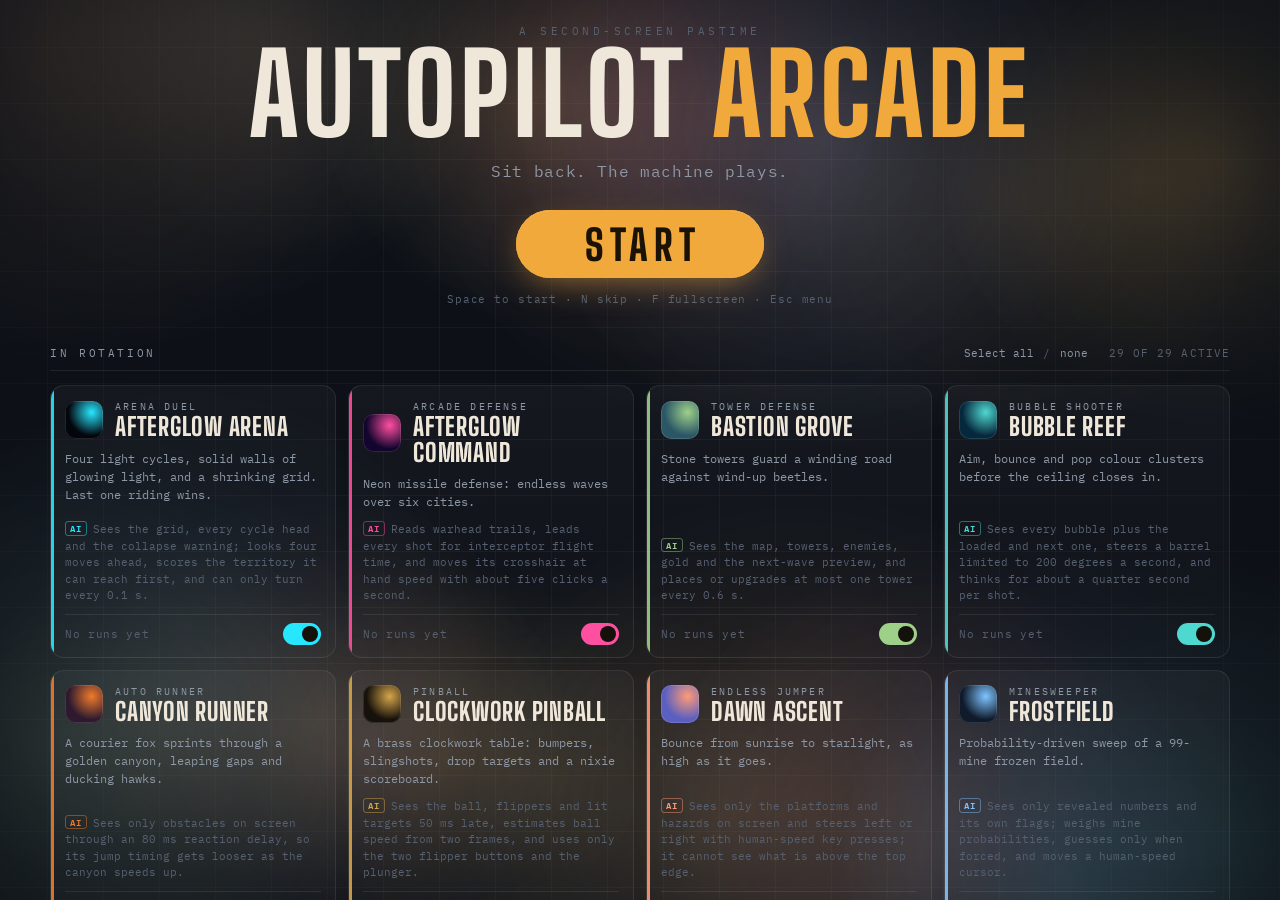
==== commit d9d8ef98: "Add twists, 4x speed, endless high-score games and 5 new games Twists (10% chance) make a run harder" ====
--- a/index.html
+++ b/index.html
@@ -224,6 +224,39 @@
 .result.is-super .panel { border-top-color: var(--sup-a); box-shadow: 0 30px 80px -20px rgba(255,45,155,.35); }
 @media (prefers-reduced-motion: reduce) { .intro-super .sup-badge, .hud.is-super .chip, .sup-badge.sm { animation: none !important; } }
 
+/* ---------- twist (hazard red-orange; distinct from the magenta-gold Super AI) ---------- */
+:root { --tw-a: #ff3d1f; --tw-b: #ff9a1a; --tw-stripe: repeating-linear-gradient(-45deg, #ff4a1c 0 7px, #1b0a05 7px 14px); }
+.tw-badge { position: relative; display: inline-block; font-family: var(--display); font-weight: 800; text-transform: uppercase; letter-spacing: .34em; font-size: clamp(18px, 2.4vw, 30px); line-height: 1.1; padding: .3em .85em .24em 1.1em; margin: 0 .55em; color: #1d0903; background: linear-gradient(180deg, #ff6a2b, var(--tw-a)); clip-path: polygon(8px 0, calc(100% - 8px) 0, 100% 8px, 100% calc(100% - 8px), calc(100% - 8px) 100%, 8px 100%, 0 calc(100% - 8px), 0 8px); box-shadow: inset 0 1px 0 rgba(255,255,255,.4); }
+.tw-badge::before, .tw-badge::after { content: ""; position: absolute; top: 0; bottom: 0; width: 9px; background: var(--tw-stripe); opacity: .85; }
+.tw-badge::before { left: 0; } .tw-badge::after { right: 0; }
+.tw-badge.sm { font-size: 12px; margin: 0 .7em 0 0; padding: .3em .9em .24em 1.2em; letter-spacing: .26em; }
+.tw-badge.sm { padding: .3em 1.2em .24em 1.35em; }
+.tw-badge.sm::before, .tw-badge.sm::after { width: 5px; }
+.intro-twist[hidden], .rtwist[hidden], .rhigh[hidden], .hud-best[hidden], .chip.tw[hidden] { display: none; }
+.intro-twist { margin: 18px auto 0; display: flex; flex-direction: column; align-items: center; gap: 7px; opacity: 0; filter: drop-shadow(0 0 18px rgba(255,61,31,.55)); }
+.intro.run .intro-twist { animation: tacIn .7s 1.5s var(--ease) both; }
+.intro.run .intro-twist .tw-badge { animation: twFlash 1.1s ease-out 1.5s 1 both, twPulse 1.5s ease-in-out 2.7s infinite; }
+.tw-name { font-family: var(--display); font-weight: 800; text-transform: uppercase; letter-spacing: .14em; font-size: clamp(20px, 2.6vw, 34px); line-height: 1; color: #ffd2a8; text-shadow: 0 0 24px rgba(255,61,31,.6), 0 2px 18px rgba(0,0,0,.8); }
+.tw-desc { max-width: min(86vw, 560px); font-size: clamp(12px, 1.2vw, 15px); line-height: 1.5; letter-spacing: .02em; color: #efe8da; text-shadow: 0 2px 18px rgba(0,0,0,.85); text-wrap: balance; }
+.intro.has-twist .intro-rule { box-shadow: 0 0 22px var(--ac, var(--amber)), 0 0 34px rgba(255,61,31,.35); }
+@keyframes twFlash { 0% { filter: brightness(2.2); transform: scale(1.12) } 100% { filter: none; transform: none } }
+@keyframes twPulse { 0%,100% { filter: brightness(1) } 50% { filter: brightness(1.25) } }
+.hud .chip.tw { background: linear-gradient(180deg, #ff6a2b, var(--tw-a)); color: #1d0903; font-weight: 800; border-left: 4px solid #1b0a05; border-right: 4px solid #1b0a05; padding: 2px 4px 1px; box-shadow: 0 0 10px rgba(255,61,31,.6); animation: none; }
+.hud.has-twist { box-shadow: 0 0 0 1px rgba(255,74,28,.5), 0 0 20px rgba(255,61,31,.22); }
+.hud.is-super.has-twist { box-shadow: 0 0 0 1px rgba(255,45,155,.55), 0 0 22px rgba(255,45,155,.28), 0 0 0 3px rgba(255,74,28,.35); }
+.hud-best { font-size: 11px; letter-spacing: .08em; text-transform: uppercase; color: var(--amber); }
+.rec b { font-variant-numeric: tabular-nums; }
+.result.is-super.has-twist .panel { border-top-color: var(--tw-a); }
+.rtwist { margin: 10px 0 0; display: flex; align-items: center; justify-content: center; font-family: var(--display); font-weight: 800; text-transform: uppercase; letter-spacing: .14em; font-size: 17px; color: #ffb98a; }
+.rhigh { margin-top: 14px; display: flex; flex-direction: column; align-items: center; gap: 6px; }
+.hs-badge { font-family: var(--display); font-weight: 800; text-transform: uppercase; letter-spacing: .26em; font-size: 20px; padding: .26em .9em .2em 1.05em; border-radius: 999px; color: #1a1305; background: linear-gradient(100deg, #f2a93b, #ffe08a 50%, #f2a93b); background-size: 200% 100%; box-shadow: 0 0 26px rgba(242,169,59,.55), inset 0 1px 0 rgba(255,255,255,.5); animation: hsShine 2.4s linear infinite; }
+.hs-old, .hs-best { font-size: 12px; letter-spacing: .1em; text-transform: uppercase; color: var(--muted); }
+.hs-old s { color: var(--faint); text-decoration-color: var(--coral); text-decoration-thickness: 2px; font-weight: 600; margin-left: 4px; }
+.hs-best b { color: var(--ink); font-weight: 600; font-size: 15px; }
+.result.is-high .panel { box-shadow: 0 30px 80px -20px rgba(242,169,59,.35); }
+@keyframes hsShine { to { background-position: -200% 0 } }
+@media (prefers-reduced-motion: reduce) { .hs-badge, .intro.run .intro-twist .tw-badge { animation: none !important; } }
+
 </style>
 </head>
 <body>
@@ -269,8 +302,9 @@
 </div>
 
 <div id="hud" class="hud" aria-hidden="true">
-  <div class="hud-top"><span id="hudChip" class="chip">AI</span><span id="hudName" class="hud-name"></span></div>
+  <div class="hud-top"><span id="hudChip" class="chip">AI</span><span id="hudTwist" class="chip tw" hidden>TWIST</span><span id="hudName" class="hud-name"></span></div>
   <div id="hudScore" class="hud-score"></div>
+  <div id="hudBest" class="hud-best" hidden></div>
   <div id="hudDetail" class="hud-detail"></div>
 </div>
 
@@ -281,7 +315,7 @@
 <nav id="bar" class="bar" aria-label="Controls">
   <button id="bSkip" type="button" title="Next game (N)" aria-label="Next game"><svg viewBox="0 0 24 24"><path d="M6 5l9 7-9 7zM17 5h2v14h-2z"/></svg></button>
   <button id="bPause" type="button" title="Pause (Space)" aria-label="Pause"><svg class="i-pause" viewBox="0 0 24 24"><path d="M7 5h3.5v14H7zM13.5 5H17v14h-3.5z"/></svg><svg class="i-play" viewBox="0 0 24 24"><path d="M8 5l11 7-11 7z"/></svg></button>
-  <button id="bSpeed" type="button" title="Speed (1 / 2)" aria-label="Speed"><span id="speedLbl">1x</span></button>
+  <button id="bSpeed" type="button" title="Speed (1 / 2 / 4)" aria-label="Speed"><span id="speedLbl">1x</span></button>
   <button id="bFull" type="button" title="Fullscreen (F)" aria-label="Fullscreen"><svg viewBox="0 0 24 24"><path d="M4 9V4h5v2H6v3zM15 4h5v5h-2V6h-3zM20 15v5h-5v-2h3v-3zM9 20H4v-5h2v3h3z"/></svg></button>
   <button id="bMenu" type="button" title="Menu (Esc)" aria-label="Menu"><svg viewBox="0 0 24 24"><path d="M4 6h16v2H4zM4 11h16v2H4zM4 16h16v2H4z"/></svg></button>
 </nav>
@@ -446,14 +480,18 @@
 const SHIP_R = 11;
 const RADII = [48, 27, 14];          // large, medium, small
 const POINTS = [20, 50, 100];
-const WIN_WAVE = 6;
+const PAR = 36000;
 const LIVES = 3;
-const TIME_CAP = 360;
+const TIME_CAP = 900;
 const LIGHT = { x: 0.6, y: 0.8 };    // direction the planet-shine comes from (towards the planet)
 const wrapAng = a => { a %= TAU; if (a > Math.PI) a -= TAU; else if (a < -Math.PI) a += TAU; return a; };
-const waveCount = w => 3 + w;                  // wave 1 -> 4 large rocks
-const rockSpeed = w => 1 + 0.7 * (w - 1);
-const MAX_ROCK_V = 300;
+const waveCount = w => Math.min(3 + w, 14) + (w > 10 ? Math.min(w - 10, 10) : 0);    // wave 1 -> 4 large rocks (capped; later waves add saucers instead)
+const rockSpeed = w => Math.min(1 + 0.5 * (w - 1), 2.2);   // speed capped at what the AI can track
+const MAX_ROCK_V = 260;
+const TWISTS = [
+  { key: 'hunter', name: 'Hunter UFO', desc: 'A saucer keeps hunting the ship and shoots back.' },
+  { key: 'dense', name: 'Dense field', desc: 'Every wave brings far more rocks.' },
+];
 
 // ---------------------------------------------------------------------------
 // AI. It sees what is on screen: the ship (position, heading, velocity -- the
@@ -576,6 +614,7 @@
     for (let i = 0; i < obs.rocks.length && allShootable; i++) {
       if (out.c[i] >= 14) continue;
       const r = obs.rocks[i], sh = obs.ship;
+      if (r.noTarget) { allShootable = false; break; }
       const dx = this.md(r.x - sh.x, obs.W), dy = this.md(r.y - sh.y, obs.H);
       const t = this.intercept(dx, dy, r.vx, r.vy, BULLET_V, BULLET_LIFE - 0.08);
       if (t < 0) { allShootable = false; break; }
@@ -627,7 +666,7 @@
     let best = null;
     const tmax = BULLET_LIFE - 0.08;
     for (let k = 0; k < rocks.length; k++) {
-      if (claimed[k]) continue;
+      if (claimed[k] || rocks[k].noTarget) continue;
       const r = rocks[k];
       const dx = this.md(r.x - ship.x, W), dy = this.md(r.y - ship.y, H);
       const t = this.intercept(dx, dy, r.vx, r.vy, BULLET_V, tmax);
@@ -660,7 +699,7 @@
       // can we shoot the offender in time?
       const off = rocks[danger.hit];
       let shoot = false;
-      if (off && !claimed[danger.hit] && danger.tv > 0.55) {
+      if (off && !off.noTarget && !claimed[danger.hit] && danger.tv > 0.55) {
         const dx = this.md(off.x - ship.x, W), dy = this.md(off.y - ship.y, H);
         const t = this.intercept(dx, dy, off.vx, off.vy, BULLET_V, tmax);
         if (t > 0) {
@@ -742,7 +781,7 @@
     const sx = ship.x + Math.cos(hd) * 14, sy = ship.y + Math.sin(hd) * 14;
     const bvx = Math.cos(hd) * BULLET_V, bvy = Math.sin(hd) * BULLET_V;
     for (let k = 0; k < rocks.length; k++) {
-      if (claimed[k]) continue;
+      if (claimed[k] || rocks[k].noTarget) continue;
       const r = rocks[k];
       const dx = this.md(r.x - sx, W), dy = this.md(r.y - sy, H);
       const c = this.closest(dx, dy, r.vx - bvx, r.vy - bvy, tmax);
@@ -781,6 +820,9 @@
 
 function create(opts = {}) {
   const SUP = !!opts.superAI;
+  let twist = null;
+  if (opts.twist) twist = TWISTS.find(t => t.key === opts.twist) || TWISTS[Math.floor(Math.random() * TWISTS.length)];
+  const TW = twist ? twist.key : '';
   const parts = new Particles();
   const dust = [];
   for (let layer = 0; layer < 3; layer++)
@@ -796,6 +838,7 @@
     cd: 0, score: 0, lives: LIVES, wave: 0, waveT: 0, bannerT: 0, bannerText: '',
     respawnT: 0.4, shake: 0, shakeX: 0, shakeY: 0, resultText: '',
     flameT: 0, hits: 0, shots: 0, deaths: 0,
+    ufo: null, ufoT: 0, ebul: [], nextUfo: 14, alertT: 0, alertText: '', best: opts.best || PAR,
   };
 
   function spawnShip() {
@@ -805,8 +848,9 @@
 
   function startWave(n) {
     G.wave = n; G.bannerT = 2.4;
-    G.bannerText = n === WIN_WAVE ? 'FINAL WAVE' : 'WAVE ' + n;
-    const cnt = waveCount(n);
+    G.bannerText = 'WAVE ' + n;
+    const cnt = Math.min(Math.round(waveCount(n + (twist ? 2 : 0)) * (TW === 'dense' ? 1.6 : 1)), 28);
+    G.nextUfo = TW === 'hunter' ? (n === 1 ? 9 : 5) : (n >= 4 ? 8 : 1e9);
     for (let i = 0; i < cnt; i++) {
       let x, y, tries = 0;
       do {
@@ -817,6 +861,10 @@
       } while (G.ship && G.ship.alive && Math.hypot(x - G.ship.x, y - G.ship.y) < 230 && tries < 30);
       const rk = makeRock(x, y, 0, rockSpeed(n));
       rk.born = 0;
+      if (n >= 7 && G.ship && G.ship.alive && i % 2 === 0) {   // later waves: half the rocks are thrown at the ship
+        const a = Math.atan2(G.ship.y - y, G.ship.x - x) + rnd.float(-0.35, 0.35), sp = Math.hypot(rk.vx, rk.vy);
+        rk.vx = Math.cos(a) * sp; rk.vy = Math.sin(a) * sp;
+      }
       G.rocks.push(rk);
     }
   }
@@ -836,6 +884,20 @@
     parts.burst(x, y, 10 + (2 - size) * 4, { speed: 220, speedMin: 30, life: 0.7, size: 2.6, color: ['#ffd8a0', '#ffb070', '#fff4dc'], drag: 2.5 });
   }
 
+  function spawnUfo() {
+    const fromL = Math.random() < 0.5;
+    const y = rnd.float(80, G.H - 80);
+    G.ufo = { x: fromL ? -30 : G.W + 30, y, y0: y, vx: (fromL ? 1 : -1) * (TW === 'hunter' ? 105 : 90), vy: 0, r: 17, ph: rnd.float(0, TAU), fire: 1.4, t: 0, flash: 0 };
+    G.alertT = 2.2; G.alertText = TW === 'hunter' ? 'HUNTER UFO' : 'SAUCER';
+    G.shake = Math.max(G.shake, 3);
+  }
+  function killUfo() {
+    const u = G.ufo; G.ufo = null;
+    G.score += 200; G.floaters.push({ x: u.x, y: u.y - 20, text: '+200', t: 0, max: 1 });
+    G.rings.push({ x: u.x, y: u.y, r0: 8, r1: 80, t: 0, max: 0.6, warm: true });
+    parts.burst(u.x, u.y, 28, { speed: 260, speedMin: 40, life: 0.8, size: 3, color: ['#ff9a8a', '#ffd0c0', '#fff4dc'], drag: 2.4 });
+    G.shake = Math.max(G.shake, 5);
+  }
   function killShip() {
     const s = G.ship;
     s.alive = false; G.deaths++;
@@ -849,7 +911,7 @@
     G.shake = Math.max(G.shake, 9);
     G.lives--;
     G.respawnT = 1.6;
-    if (G.lives <= 0) endGame(false, 'Out of lives on wave ' + G.wave);
+    if (G.lives <= 0) endGame(false, 'Ship lost to ' + (G.cause || 'rock') + ' on wave ' + G.wave);
   }
 
   function endGame(won, text) {
@@ -884,7 +946,9 @@
       W: G.W, H: G.H,
       ship: { x: s.x, y: s.y, vx: s.vx, vy: s.vy, a: s.a, alive: s.alive, inv: s.inv > 0 },
       // velocity is estimated from on-screen motion, so it carries a little human-like error
-      rocks: G.rocks.map(r => ({ x: r.x, y: r.y, vx: r.vx + (SUP ? 0 : r.nvx), vy: r.vy + (SUP ? 0 : r.nvy), r: r.r, size: r.size })),
+      rocks: G.rocks.map(r => ({ x: r.x, y: r.y, vx: r.vx + (SUP ? 0 : r.nvx), vy: r.vy + (SUP ? 0 : r.nvy), r: r.r, size: r.size }))
+        .concat(G.ufo ? [{ x: G.ufo.x, y: G.ufo.y, vx: G.ufo.vx, vy: G.ufo.vy, r: G.ufo.r, size: 1 }] : [])
+        .concat(G.ebul.map(b => ({ x: b.x, y: b.y, vx: b.vx, vy: b.vy, r: 3, size: 2, noTarget: true }))),
       bullets: G.bullets.map(b => ({ x: b.x, y: b.y, vx: b.vx, vy: b.vy, life: BULLET_LIFE - b.age })),
     };
   }
@@ -938,6 +1002,7 @@
     }
 
     if (G.t > TIME_CAP) { endGame(false, 'Out of time on wave ' + G.wave); return; }
+    if (G.alertT > 0) G.alertT -= dt;
 
     // waves
     if (G.wave === 0) { startWave(1); }
@@ -945,10 +1010,42 @@
       G.waveT += dt;
       if (G.waveT > 3.2) {
         G.waveT = 0;
-        if (G.wave >= WIN_WAVE) { endGame(true, 'Cleared wave ' + WIN_WAVE + ' with ' + G.lives + (G.lives === 1 ? ' life' : ' lives') + ' left'); return; }
         startWave(G.wave + 1);
       }
     }
+
+    // saucer + its shots
+    if (!G.ufo && G.wave > 0 && G.rocks.length) {
+      G.nextUfo -= dt;
+      if (G.nextUfo <= 0) { spawnUfo(); G.nextUfo = TW === 'hunter' ? 14 : G.wave >= 14 ? 8 : G.wave >= 9 ? 13 : 1e9; }
+    }
+    const u = G.ufo;
+    if (u) {
+      u.t += dt; u.x += u.vx * dt;
+      u.y = u.y0 + Math.sin(u.t * 1.6 + u.ph) * 90; u.flash += dt;
+      const sh = G.ship;
+      u.fire -= dt;
+      if (u.fire <= 0 && sh && sh.alive) {
+        u.fire = (TW === 'hunter' ? 1.05 : 2.0) * (G.wave >= 10 ? 0.7 : 1);
+        const lead = TW === 'hunter' ? 0.12 : 0;
+        const dx = sh.x + sh.vx * lead - u.x, dy = sh.y + sh.vy * lead - u.y;
+        const a = Math.atan2(dy, dx) + rnd.float(-1, 1) * (TW === 'hunter' ? 0.2 : 0.38);
+        G.ebul.push({ x: u.x, y: u.y, vx: Math.cos(a) * 250, vy: Math.sin(a) * 250, age: 0 });
+        parts.burst(u.x, u.y, 4, { angle: a, spread: 0.4, speedMin: 40, speed: 110, life: 0.2, size: 2, color: '#ff8a7a', drag: 4 });
+      }
+      if (u.x < -50 || u.x > G.W + 50) G.ufo = null;
+    }
+    for (let i = G.ebul.length - 1; i >= 0; i--) {
+      const b = G.ebul[i]; b.age += dt; b.x += b.vx * dt; b.y += b.vy * dt; wrap(b);
+      if (b.age > 2.4) { G.ebul.splice(i, 1); continue; }
+      const sh = G.ship;
+      if (sh && sh.alive && sh.inv <= 0 && !G.over) {
+        const dx = Math.abs(sh.x - b.x), dy = Math.abs(sh.y - b.y);
+        const ddx = dx > G.W / 2 ? G.W - dx : dx, ddy = dy > G.H / 2 ? G.H - dy : dy;
+        if (ddx * ddx + ddy * ddy < 11 * 11) { G.ebul.splice(i, 1); G.cause = 'saucer shot'; killShip(); }
+      }
+    }
+    if (G.over) return;
 
     // ship
     const s = G.ship;
@@ -983,6 +1080,12 @@
       }
     }
 
+    // bullet vs saucer
+    if (G.ufo) for (let bi = G.bullets.length - 1; bi >= 0; bi--) {
+      const b = G.bullets[bi], dx = b.x - G.ufo.x, dy = b.y - G.ufo.y;
+      if (dx * dx + dy * dy < (G.ufo.r + 3) ** 2) { G.bullets.splice(bi, 1); G.hits++; killUfo(); break; }
+    }
+    if (G.ufo && G.ship && G.ship.alive && G.ship.inv <= 0 && Math.hypot(G.ship.x - G.ufo.x, G.ship.y - G.ufo.y) < G.ufo.r + SHIP_R * 0.8) { killUfo(); G.cause = 'saucer'; killShip(); }
     // bullet vs rock
     for (let bi = G.bullets.length - 1; bi >= 0; bi--) {
       const b = G.bullets[bi];
@@ -1004,7 +1107,7 @@
         const dx = Math.abs(s2.x - r.x), dy = Math.abs(s2.y - r.y);
         const ddx = dx > G.W / 2 ? G.W - dx : dx, ddy = dy > G.H / 2 ? G.H - dy : dy;
         const rr = r.r * 0.9 + SHIP_R * 0.8;
-        if (ddx * ddx + ddy * ddy < rr * rr) { killShip(); break; }
+        if (ddx * ddx + ddy * ddy < rr * rr) { G.cause = 'rock'; killShip(); break; }
       }
     }
   }
@@ -1181,6 +1284,31 @@
     ctx.restore();
   }
 
+  function drawUfo(ctx) {
+    const hot = TW === 'hunter';
+    for (const b of G.ebul) {
+      ctx.save(); ctx.globalCompositeOperation = 'lighter';
+      const g = ctx.createRadialGradient(b.x, b.y, 0, b.x, b.y, 14);
+      g.addColorStop(0, 'rgba(255,120,100,0.9)'); g.addColorStop(1, 'rgba(255,60,40,0)');
+      ctx.fillStyle = g; ctx.beginPath(); ctx.arc(b.x